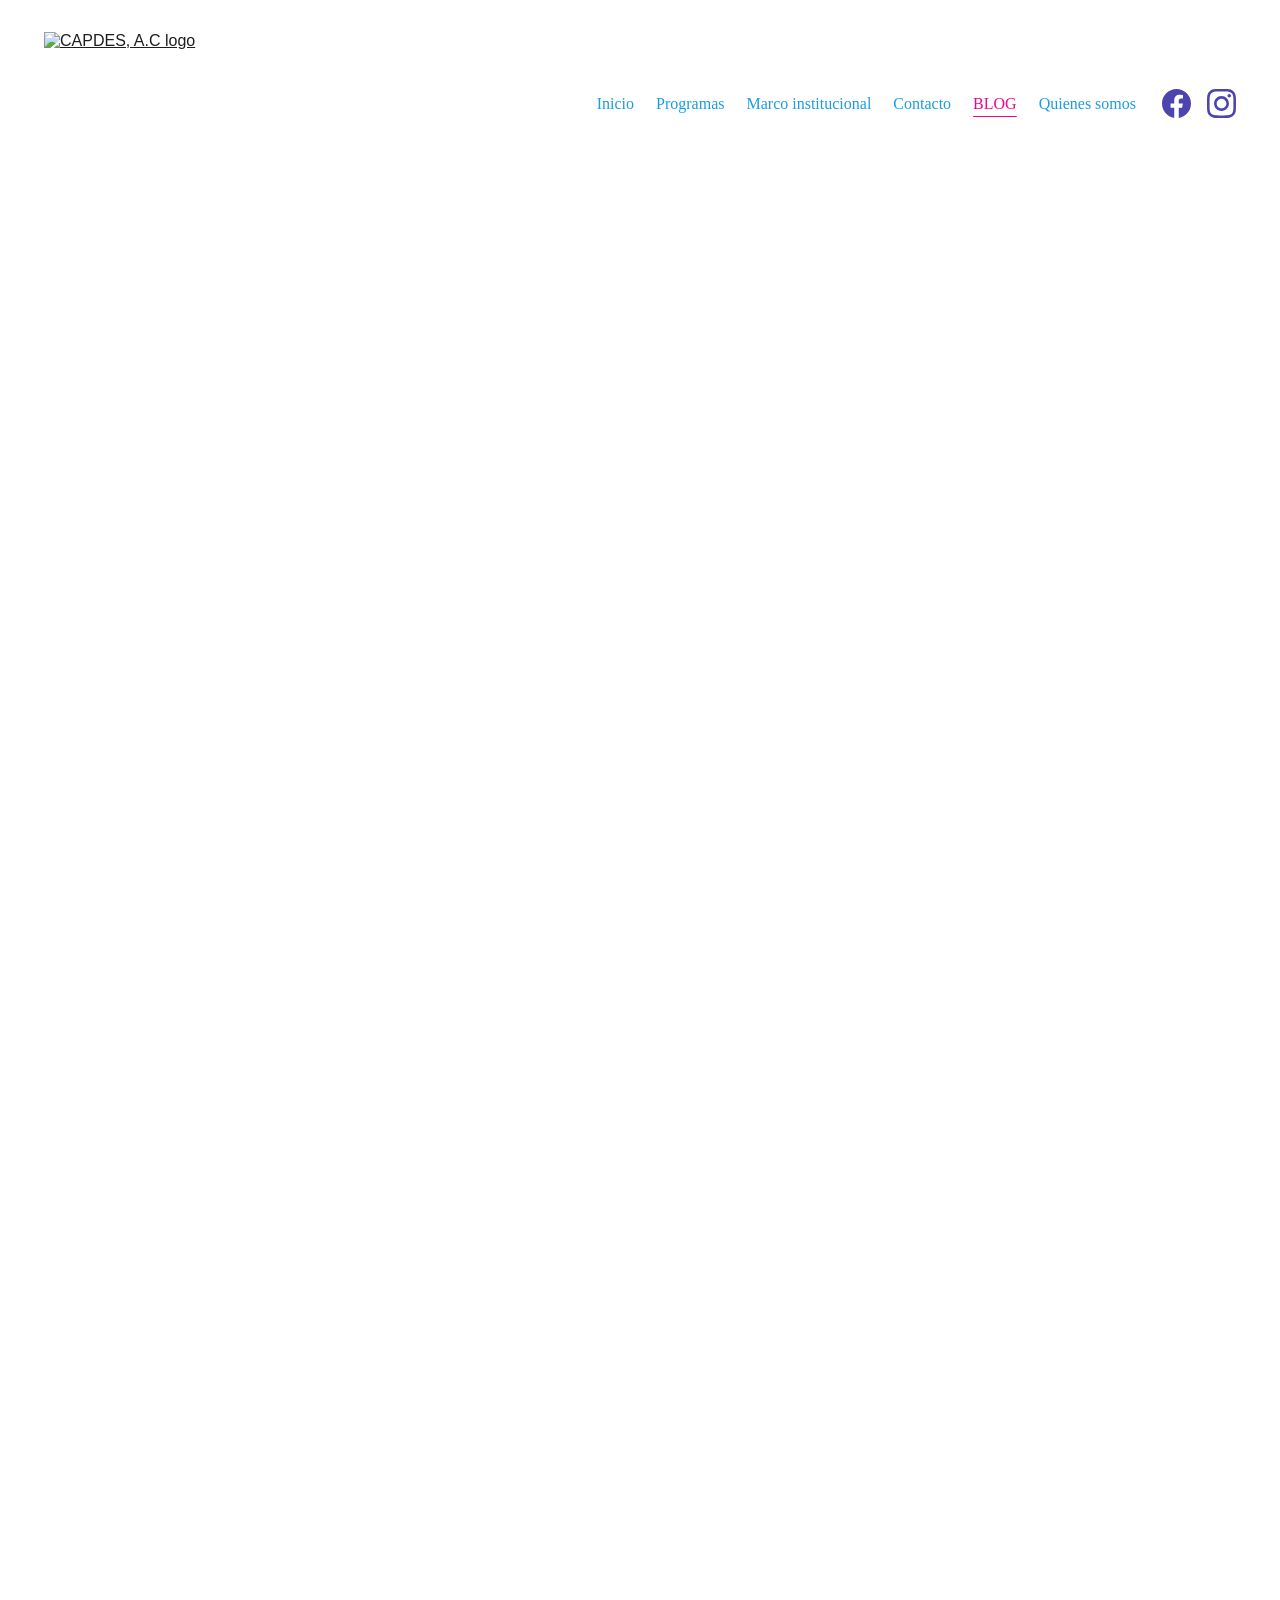
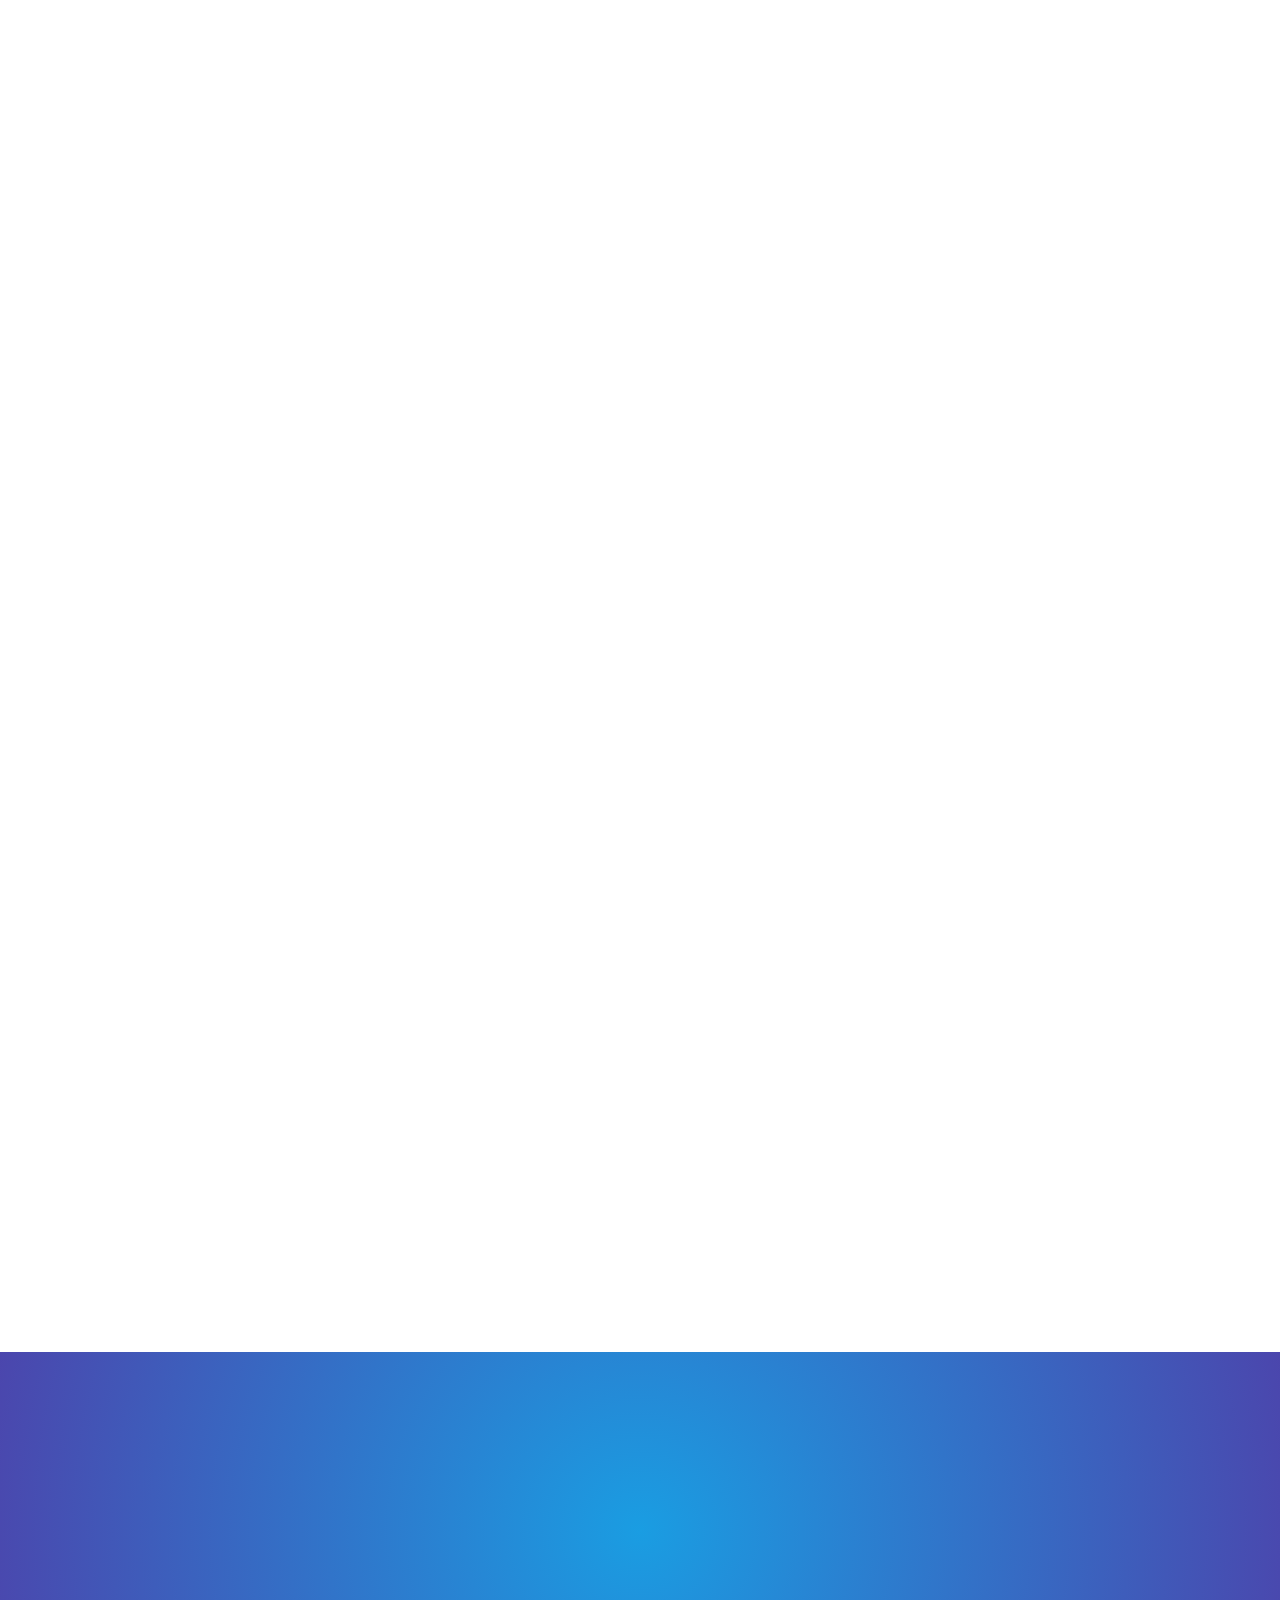
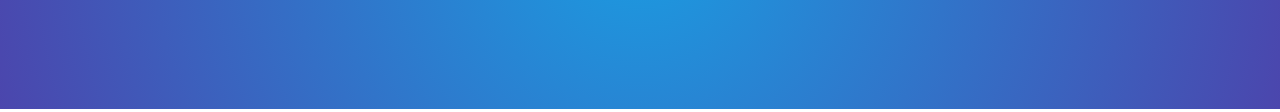
==== blog.html @ 7fcfca60 "Pagina web" ====
<!DOCTYPE html><html lang="es"><head><meta charset="utf-8"><meta name="viewport" content="width=device-width, initial-scale=1.0"><meta name="generator" content="Hostinger AI Builder"><script type="application/ld+json">{"@context":"https://schema.org/","name":"BLOG","url":"https://capdes.org/blog","inLanguage":"es","@type":"WebPage"}</script><!--[--><!--[--><link rel="preconnect" href="https://assets.zyrosite.com"><!--]--><!--[--><link rel="alternate" hreflang="x-default" href="blog.html"><!--]--><link href="https://cdn.zyrosite.com/u1/google-fonts/font-faces?family=Outfit:wght@400;600&amp;family=Acme:wght@400&amp;family=Poppins:wght@400;500;700&amp;family=Inter:wght@400;500&amp;display=swap" rel="preconnect" crossorigin="true"><link href="https://cdn.zyrosite.com/u1/google-fonts/font-faces?family=Outfit:wght@400;600&amp;family=Acme:wght@400&amp;family=Poppins:wght@400;500;700&amp;family=Inter:wght@400;500&amp;display=swap" rel="preload" as="style"><link href="https://cdn.zyrosite.com/u1/google-fonts/font-faces?family=Outfit:wght@400;600&amp;family=Acme:wght@400&amp;family=Poppins:wght@400;500;700&amp;family=Inter:wght@400;500&amp;display=swap" rel="stylesheet" referrerpolicy="no-referrer"><title>BLOG | CAPDES, A.C</title><!----><link rel="icon" type="image/png" sizes="16x16" href="data:;base64,iVBORw0KGgo="><link rel="icon" type="image/png" sizes="32x32" href="data:;base64,iVBORw0KGgo="><link rel="icon" type="image/png" sizes="192x192" href="data:;base64,iVBORw0KGgo="><link rel="apple-touch-icon" href="data:;base64,iVBORw0KGgo="><meta content="https://capdes.org/blog" property="og:url"><link rel="canonical" href="blog.html"><meta content="BLOG | CAPDES, A.C" property="og:title"><meta name="twitter:title" content="BLOG | CAPDES, A.C"><meta content="website" property="og:type"><!----><!----><meta property="og:site_name" content="CAPDES, A.C"><!----><meta property="og:image"><meta name="twitter:image"><meta content="" property="og:image:alt"><meta content="" name="twitter:image:alt"><meta name="twitter:card" content="summary_large_image"><!----><!--]--><style></style><link rel="prefetch" href="https://assets.zyrosite.com/AQEyaZVx1MiRWvDV/traffic.txt"><script>(function(){const postDate = null;

			const currentDate = new Date().setHours(0, 0, 0, 0);
			const postPublishDate = new Date(postDate).setHours(0, 0, 0, 0);

			if (postPublishDate && currentDate < postPublishDate) {
				window.location.replace('/');
			}
		})();</script><link rel="stylesheet" href="css/main.css"><link rel="stylesheet" href="css/cookieconsent.css"><style>:root{--color-meteorite-dark:#2f1c6a;--color-meteorite-dark-2:#1f1346;--color-meteorite:#8c85ff;--color-meteorite-light:#d5dfff;--color-primary-dark:#5025d1;--color-primary:#673de6;--color-primary-light:#ebe4ff;--color-primary-charts:#b39ef3;--color-danger-dark:#d63163;--color-danger:#fc5185;--color-danger-light:#ffe8ef;--color-danger-charts:#fea8c2;--color-warning-dark:#fea419;--color-warning-dark-2:#9f6000;--color-warning-charts:#ffd28c;--color-warning:#ffcd35;--color-warning-light:#fff8e2;--color-success-dark:#008361;--color-success:#00b090;--color-success-light:#def4f0;--color-dark:#1d1e20;--color-black:#18181a;--color-gray-dark:#36344d;--color-gray:#727586;--color-gray-border:#dadce0;--color-gray-light:#f2f3f6;--color-light:#fff;--color-azure:#357df9;--color-azure-light:#e3ebf9;--color-azure-dark:#265ab2;--color-indigo:#6366f1;--color-neutral-200:#d8dae0}.whats-app-bubble{z-index:19;cursor:pointer;border-radius:100px;display:flex;position:fixed;bottom:24px;right:20px;box-shadow:0 4px 12px #00000026}#wtpQualitySign_fixedCSS,#wtpQualitySign_popupCSS{bottom:10px!important}#wtpQualitySign_fixedCSS{z-index:17!important}#wtpQualitySign_popupCSS{z-index:18!important}
</style></head><body><div><style>astro-island,astro-slot,astro-static-slot{display:contents}</style><script>(()=>{var e=async t=>{await(await t())()};(self.Astro||(self.Astro={})).only=e;window.dispatchEvent(new Event("astro:only"));})();</script><script>(()=>{var g=Object.defineProperty;var w=(a,s,c)=>s in a?g(a,s,{enumerable:!0,configurable:!0,writable:!0,value:c}):a[s]=c;var l=(a,s,c)=>w(a,typeof s!="symbol"?s+"":s,c);var E=new Set(["__proto__","constructor","prototype"]);{let a={0:t=>y(t),1:t=>c(t),2:t=>new RegExp(t),3:t=>new Date(t),4:t=>new Map(c(t)),5:t=>new Set(c(t)),6:t=>BigInt(t),7:t=>new URL(t),8:t=>new Uint8Array(t),9:t=>new Uint16Array(t),10:t=>new Uint32Array(t),11:t=>Number.POSITIVE_INFINITY*t},s=t=>{let[p,e]=t;return p in a?a[p](e):void 0},c=t=>t.map(s),y=t=>typeof t!="object"||t===null?t:Object.fromEntries(Object.entries(t).map(([p,e])=>[p,s(e)]));class f extends HTMLElement{constructor(){super(...arguments);l(this,"Component");l(this,"hydrator");l(this,"hydrate",async()=>{var b;if(!this.hydrator||!this.isConnected)return;let e=(b=this.parentElement)==null?void 0:b.closest("astro-island[ssr]");if(e){e.addEventListener("astro:hydrate",this.hydrate,{once:!0});return}let r=this.querySelectorAll("astro-slot"),n={},d=this.querySelectorAll("template[data-astro-template]");for(let o of d){let i=o.closest(this.tagName);i!=null&&i.isSameNode(this)&&(n[o.getAttribute("data-astro-template")||"default"]=o.innerHTML,o.remove())}for(let o of r){let i=o.closest(this.tagName);i!=null&&i.isSameNode(this)&&(n[o.getAttribute("name")||"default"]=o.innerHTML)}let u;try{u=this.hasAttribute("props")?y(JSON.parse(this.getAttribute("props"))):{}}catch(o){let i=this.getAttribute("component-url")||"<unknown>",v=this.getAttribute("component-export");throw v&&(i+=` (export ${v})`),console.error(`[hydrate] Error parsing props for component ${i}`,this.getAttribute("props"),o),o}let h;await this.hydrator(this)(this.Component,u,n,{client:this.getAttribute("client")}),this.removeAttribute("ssr"),this.dispatchEvent(new CustomEvent("astro:hydrate"))});l(this,"unmount",()=>{this.isConnected||this.dispatchEvent(new CustomEvent("astro:unmount"))})}disconnectedCallback(){document.removeEventListener("astro:after-swap",this.unmount),document.addEventListener("astro:after-swap",this.unmount,{once:!0})}connectedCallback(){if(!this.hasAttribute("await-children")||document.readyState==="interactive"||document.readyState==="complete")this.childrenConnectedCallback();else{let e=()=>{document.removeEventListener("DOMContentLoaded",e),r.disconnect(),this.childrenConnectedCallback()},r=new MutationObserver(()=>{var n;((n=this.lastChild)==null?void 0:n.nodeType)===Node.COMMENT_NODE&&this.lastChild.nodeValue==="astro:end"&&(this.lastChild.remove(),e())});r.observe(this,{childList:!0}),document.addEventListener("DOMContentLoaded",e)}}async childrenConnectedCallback(){let e=this.getAttribute("before-hydration-url");e&&await import(e),this.start()}getRetryImportUrl(e){let r=new URL(e,document.baseURI);return r.searchParams.set("astro-retry",Date.now().toString()),r.toString()}async importWithRetry(e){try{return await import(e)}catch(r){return await new Promise(n=>setTimeout(n,1e3)),import(this.getRetryImportUrl(e))}}handleHydrationError(e){let r=this.getAttribute("component-url"),n=new CustomEvent("astro:hydration-error",{cancelable:!0,bubbles:!0,composed:!0,detail:{error:e,componentUrl:r}});this.dispatchEvent(n)&&console.error(`[astro-island] Error hydrating ${r}`,e)}async start(){let e=JSON.parse(this.getAttribute("opts")),r=this.getAttribute("client");if(Astro[r]===void 0){window.addEventListener(`astro:${r}`,()=>this.start(),{once:!0});return}try{await Astro[r](async()=>{let n=this.getAttribute("renderer-url");try{let[d,{default:u}]=await Promise.all([this.importWithRetry(this.getAttribute("component-url")),n?this.importWithRetry(n):Promise.resolve({default:()=>()=>{}})]),h=this.getAttribute("component-export")||"default";if(h.includes(".")){this.Component=d;for(let m of h.split(".")){if(E.has(m)||!this.Component||typeof this.Component!="object"&&typeof this.Component!="function"||!Object.hasOwn(this.Component,m))throw new Error(`Invalid component export path: ${h}`);this.Component=this.Component[m]}}else{if(E.has(h))throw new Error(`Invalid component export path: ${h}`);this.Component=d[h]}return this.hydrator=u,this.hydrate}catch(d){return this.handleHydrationError(d),()=>{}}},e,this)}catch(n){this.handleHydrationError(n)}}attributeChangedCallback(){this.hydrate()}}l(f,"observedAttributes",["props"]),customElements.get("astro-island")||customElements.define("astro-island",f)}})();</script><astro-island uid="Z1Fo7Fk" component-url="/_astro-1791477990686/ClientHead.DNKwh6V2.js" component-export="default" renderer-url="/_astro-1791477990686/client.BuD5P5zy.js" props="{&quot;page-noindex&quot;:[0,false],&quot;canonical-url&quot;:[0,&quot;https://capdes.org/blog&quot;],&quot;site-meta&quot;:[0,{&quot;version&quot;:[0,202],&quot;template&quot;:[0,&quot;aigenerated&quot;],&quot;metaTitle&quot;:[0,&quot;CAPDES, A.C&quot;],&quot;buttonSetId&quot;:[0,&quot;0&quot;],&quot;aiWebsiteType&quot;:[0,&quot;Business&quot;],&quot;defaultLocale&quot;:[0,&quot;system&quot;],&quot;ecommerceType&quot;:[0,&quot;zyro&quot;],&quot;salesChannelId&quot;:[0,&quot;scha_01M39SZ2ZSERY988TX3Z83Y92Y&quot;],&quot;ecommerceStoreId&quot;:[0,&quot;store_01JYMJSTGNK2SGEKBNT5RRBTM4&quot;],&quot;isPrivateModeActive&quot;:[0,false],&quot;demoEcommerceStoreId&quot;:[0,&quot;demo_01G0E9P2R0CFTNBWEEFCEV8EG5&quot;],&quot;shouldAddWWWPrefixToDomain&quot;:[0,false]}],&quot;domain&quot;:[0,&quot;capdes.org&quot;]}" ssr client="only" opts="{&quot;name&quot;:&quot;ClientHead&quot;,&quot;value&quot;:&quot;vue&quot;}"></astro-island><script>(()=>{var e=async t=>{await(await t())()};(self.Astro||(self.Astro={})).load=e;window.dispatchEvent(new Event("astro:load"));})();</script><astro-island uid="Z1JUkL1" prefix="s1" component-url="/_astro-1791477990686/Page.CaBDtV9T.js" component-export="default" renderer-url="/_astro-1791477990686/client.BuD5P5zy.js" props="{&quot;pageData&quot;:[0,{&quot;pages&quot;:[0,{&quot;zn3XDj&quot;:[0,{&quot;meta&quot;:[0,{&quot;noindex&quot;:[0,false],&quot;password&quot;:[0,&quot;&quot;],&quot;ogImageAlt&quot;:[0,&quot;&quot;],&quot;passwordDesign&quot;:[0,&quot;default&quot;],&quot;passwordBackText&quot;:[0,&quot;Volver a&quot;],&quot;passwordButtonText&quot;:[0,&quot;Ingresar&quot;],&quot;passwordHeadingText&quot;:[0,&quot;Área de visitante&quot;],&quot;passwordSubheadingText&quot;:[0,&quot;Por favor, ingresa la contraseña para acceder a la página&quot;],&quot;passwordPlaceholderText&quot;:[0,&quot;Ingresa la contraseña&quot;]}],&quot;name&quot;:[0,&quot;BLOG&quot;],&quot;slug&quot;:[0,&quot;blog&quot;],&quot;type&quot;:[0,&quot;default&quot;],&quot;blocks&quot;:[1,[[0,&quot;zapxkx&quot;]]]}],&quot;zvbggW&quot;:[0,{&quot;type&quot;:[0,&quot;default&quot;],&quot;name&quot;:[0,&quot;Proyectos-EmpoderamientoEconomico&quot;],&quot;slug&quot;:[0,&quot;proyectos-empoderamientoeconomico&quot;]}],&quot;ai-15zDH&quot;:[0,{&quot;type&quot;:[0,&quot;default&quot;],&quot;name&quot;:[0,&quot;Inicio&quot;],&quot;slug&quot;:[0,&quot;inicio&quot;]}],&quot;ai-7_vJN&quot;:[0,{&quot;type&quot;:[0,&quot;default&quot;],&quot;name&quot;:[0,&quot;Programas&quot;],&quot;slug&quot;:[0,&quot;programas&quot;]}],&quot;ai-QA7wJ&quot;:[0,{&quot;type&quot;:[0,&quot;default&quot;],&quot;name&quot;:[0,&quot;Contacto&quot;],&quot;slug&quot;:[0,&quot;contacto&quot;]}],&quot;ai-f7xbA&quot;:[0,{&quot;type&quot;:[0,&quot;default&quot;],&quot;name&quot;:[0,&quot;Quienes somos&quot;],&quot;slug&quot;:[0,&quot;quienes-somos&quot;]}],&quot;ai-zaZir&quot;:[0,{&quot;type&quot;:[0,&quot;default&quot;],&quot;name&quot;:[0,&quot;Marco institucional&quot;],&quot;slug&quot;:[0,&quot;marco-institucional&quot;]}],&quot;prod_01JYMKJX7XCM2KB75WRCPS8RVN&quot;:[0,{&quot;name&quot;:[0,&quot;Dona para que más jóvenes y mujeres tengan oportunidad de mejorar sus condiciones de su vida&quot;],&quot;type&quot;:[0,&quot;ecommerce-dynamic-product&quot;],&quot;blocks&quot;:[1,[[0,&quot;zwXG0m&quot;]]],&quot;productId&quot;:[0,&quot;prod_01JYMKJX7XCM2KB75WRCPS8RVN&quot;],&quot;hiddenSlots&quot;:[1,[]],&quot;slug&quot;:[0,&quot;dona-para-que-mas-jovenes-y-mujeres-tengan-oportunidad-de-mejorar-sus-condiciones-de-su-vida&quot;],&quot;meta&quot;:[0,{&quot;title&quot;:[0,&quot;Dona para que más jóvenes y mujeres tengan oportunidad de mejorar sus condiciones de su vida&quot;]}]}],&quot;prod_01JYMJSTKHYCHFKA3BFB7859MK&quot;:[0,{&quot;name&quot;:[0,&quot;Donativo &quot;],&quot;type&quot;:[0,&quot;ecommerce-dynamic-product&quot;],&quot;blocks&quot;:[1,[[0,&quot;zwXG0m&quot;]]],&quot;productId&quot;:[0,&quot;prod_01JYMJSTKHYCHFKA3BFB7859MK&quot;],&quot;hiddenSlots&quot;:[1,[]],&quot;slug&quot;:[0,&quot;face-serum-gxrcld&quot;],&quot;meta&quot;:[0,{&quot;title&quot;:[0,&quot;Donativo &quot;],&quot;description&quot;:[0,&quot;The product description should talk about the product in a truthful yet flattering way. Remember to include information that the potential buyer would need, for example, details on sizing, color, and function. Volume: 50ml&quot;]}]}],&quot;prod_01JYMJSTKX3QP7KHZB9GTP7XXY&quot;:[0,{&quot;name&quot;:[0,&quot;Donativo&quot;],&quot;type&quot;:[0,&quot;ecommerce-dynamic-product&quot;],&quot;blocks&quot;:[1,[[0,&quot;zwXG0m&quot;]]],&quot;productId&quot;:[0,&quot;prod_01JYMJSTKX3QP7KHZB9GTP7XXY&quot;],&quot;hiddenSlots&quot;:[1,[]],&quot;slug&quot;:[0,&quot;handmade-vase-slowpy&quot;],&quot;meta&quot;:[0,{&quot;title&quot;:[0,&quot;Donativo&quot;],&quot;description&quot;:[0,&quot;The product description should talk about the product in a truthful yet flattering way. Remember to include information that the potential buyer would need, for example details on sizing, color, and function. Material: Ceramic. Color: White&quot;]}]}],&quot;prod_01JYMJSTM7E64SA8SV64A2YXYR&quot;:[0,{&quot;name&quot;:[0,&quot;Donativo&quot;],&quot;type&quot;:[0,&quot;ecommerce-dynamic-product&quot;],&quot;blocks&quot;:[1,[[0,&quot;zwXG0m&quot;]]],&quot;productId&quot;:[0,&quot;prod_01JYMJSTM7E64SA8SV64A2YXYR&quot;],&quot;hiddenSlots&quot;:[1,[]],&quot;slug&quot;:[0,&quot;hand-soap-giguos&quot;],&quot;meta&quot;:[0,{&quot;title&quot;:[0,&quot;Donativo&quot;],&quot;description&quot;:[0,&quot;The product description should talk about the product in a truthful yet flattering way. Remember to include information that the potential buyer would need, for example details on sizing, color, and function. Volume: 100 ml&quot;]}]}],&quot;prod_01JYMJSTMFMKQEQZ6Q8095ES13&quot;:[0,{&quot;name&quot;:[0,&quot;Donativo&quot;],&quot;type&quot;:[0,&quot;ecommerce-dynamic-product&quot;],&quot;blocks&quot;:[1,[[0,&quot;zwXG0m&quot;]]],&quot;productId&quot;:[0,&quot;prod_01JYMJSTMFMKQEQZ6Q8095ES13&quot;],&quot;hiddenSlots&quot;:[1,[]],&quot;slug&quot;:[0,&quot;set-of-plates-cxlzwx&quot;],&quot;meta&quot;:[0,{&quot;title&quot;:[0,&quot;Donativo&quot;],&quot;description&quot;:[0,&quot;The product description should talk about the product in a truthful yet flattering way. Remember to include information that the potential buyer would need, for example, details on sizing, color, and function. Material: Ceramic. Color: Beige&quot;]}]}],&quot;prod_01JYMJSTSVHF15KYS97ES7FG4Y&quot;:[0,{&quot;name&quot;:[0,&quot;Donativo&quot;],&quot;type&quot;:[0,&quot;ecommerce-dynamic-product&quot;],&quot;blocks&quot;:[1,[[0,&quot;zwXG0m&quot;]]],&quot;productId&quot;:[0,&quot;prod_01JYMJSTSVHF15KYS97ES7FG4Y&quot;],&quot;hiddenSlots&quot;:[1,[]],&quot;slug&quot;:[0,&quot;sunglasses-iubjnq&quot;],&quot;meta&quot;:[0,{&quot;title&quot;:[0,&quot;Donativo&quot;],&quot;description&quot;:[0,&quot;The product description should talk about the product in a truthful yet flattering way. Remember to include information that the potential buyer would need, for example details on sizing, color, and function. Material: Stainless Steel. Color: Black&quot;]}]}],&quot;prod_01JYMJSTT3Y6X9EA5AVCX5EMEA&quot;:[0,{&quot;name&quot;:[0,&quot;Donativo&quot;],&quot;type&quot;:[0,&quot;ecommerce-dynamic-product&quot;],&quot;blocks&quot;:[1,[[0,&quot;zwXG0m&quot;]]],&quot;productId&quot;:[0,&quot;prod_01JYMJSTT3Y6X9EA5AVCX5EMEA&quot;],&quot;hiddenSlots&quot;:[1,[]],&quot;slug&quot;:[0,&quot;wooden-chair-mopukh&quot;],&quot;meta&quot;:[0,{&quot;title&quot;:[0,&quot;Donativo&quot;],&quot;description&quot;:[0,&quot;The product description should talk about the product in a truthful yet flattering way. Remember to include information that the potential buyer would need, for example, details on sizing, color, and function. Material: Pine Wood. Width: 50 cm. Height: 78 cm&quot;]}]}]}],&quot;blocks&quot;:[0,{&quot;header&quot;:[0,{&quot;slot&quot;:[0,&quot;header&quot;],&quot;type&quot;:[0,&quot;BlockNavigation&quot;],&quot;mobile&quot;:[0,{&quot;height&quot;:[0,123],&quot;logoHeight&quot;:[0,75]}],&quot;desktop&quot;:[0,{&quot;height&quot;:[0,207],&quot;logoHeight&quot;:[0,143]}],&quot;settings&quot;:[0,{&quot;styles&quot;:[0,{&quot;width&quot;:[0,&quot;1240px&quot;],&quot;padding&quot;:[0,&quot;32px 16px 32px 16px&quot;],&quot;m-padding&quot;:[0,&quot;24px 16px 24px 16px&quot;],&quot;logo-width&quot;:[0,&quot;264px&quot;],&quot;cartIconSize&quot;:[0,&quot;24px&quot;],&quot;link-spacing&quot;:[0,&quot;22px&quot;],&quot;m-logo-width&quot;:[0,&quot;138.644px&quot;],&quot;m-link-spacing&quot;:[0,&quot;20px&quot;],&quot;element-spacing&quot;:[0,&quot;26px&quot;],&quot;logoTextFontSize&quot;:[0,32],&quot;contrastBackgroundColor&quot;:[0,&quot;rgb(224, 224, 224)&quot;]}],&quot;logoAlt&quot;:[0,&quot;&quot;],&quot;cartText&quot;:[0,&quot;&quot;],&quot;isSticky&quot;:[0,false],&quot;logoText&quot;:[0,&quot;CAPDES, A.C&quot;],&quot;showLogo&quot;:[0,true],&quot;headerLayout&quot;:[0,&quot;desktop-1&quot;],&quot;isCartVisible&quot;:[0,false],&quot;logoImagePath&quot;:[0,&quot;logocapdesa.c-yfb19wu0yFQLv0Rh.png&quot;],&quot;mHeaderLayout&quot;:[0,&quot;mobile-1&quot;],&quot;logoImageOrigin&quot;:[0,&quot;assets&quot;],&quot;selectedLogoType&quot;:[0,&quot;image&quot;],&quot;mobileLinksAlignment&quot;:[0,&quot;right&quot;]}],&quot;zindexes&quot;:[1,[[0,&quot;z5rVYa&quot;]]],&quot;background&quot;:[0,{&quot;color&quot;:[0,&quot;rgb(255, 255, 255)&quot;],&quot;current&quot;:[0,&quot;color&quot;],&quot;isTransparent&quot;:[0,false]}],&quot;components&quot;:[1,[[0,&quot;z5rVYa&quot;]]],&quot;fontFamily&quot;:[0,&quot;Poppins&quot;],&quot;fontWeight&quot;:[0,400],&quot;logoAspectRatio&quot;:[0,1.8516483516483515],&quot;navLinkTextColor&quot;:[0,&quot;rgb(26, 157, 226)&quot;],&quot;navLinkTextColorHover&quot;:[0,&quot;rgb(236, 5, 141)&quot;]}],&quot;zSiG-O&quot;:[0,{&quot;slot&quot;:[0,&quot;footer&quot;],&quot;type&quot;:[0,&quot;BlockLayout&quot;],&quot;mobile&quot;:[0,{&quot;minHeight&quot;:[0,20]}],&quot;desktop&quot;:[0,{&quot;minHeight&quot;:[0,354.96875]}],&quot;settings&quot;:[0,{&quot;styles&quot;:[0,{&quot;cols&quot;:[0,&quot;12&quot;],&quot;rows&quot;:[0,10],&quot;width&quot;:[0,&quot;1224px&quot;],&quot;m-rows&quot;:[0,&quot;1&quot;],&quot;col-gap&quot;:[0,&quot;24px&quot;],&quot;row-gap&quot;:[0,&quot;16px&quot;],&quot;row-size&quot;:[0,&quot;48px&quot;],&quot;column-gap&quot;:[0,&quot;24px&quot;],&quot;block-padding&quot;:[0,&quot;16px 0 16px 0&quot;],&quot;m-block-padding&quot;:[0,&quot;40px 16px 40px 16px&quot;]}]}],&quot;zindexes&quot;:[1,[[0,&quot;zpP6Gy&quot;],[0,&quot;zZ5g7k&quot;],[0,&quot;z_yyao&quot;],[0,&quot;zETyEt&quot;],[0,&quot;z32w7z&quot;],[0,&quot;zysvRG&quot;],[0,&quot;z7Rzje&quot;],[0,&quot;z3auyZ&quot;],[0,&quot;zNimG7&quot;]]],&quot;background&quot;:[0,{&quot;color&quot;:[0,&quot;rgb(75, 69, 173)&quot;],&quot;current&quot;:[0,&quot;gradient&quot;],&quot;gradient&quot;:[0,{&quot;type&quot;:[0,&quot;radial&quot;],&quot;angle&quot;:[0,135],&quot;colors&quot;:[1,[[0,{&quot;value&quot;:[0,&quot;rgb(26, 157, 226)&quot;]}],[0,{&quot;value&quot;:[0,&quot;rgb(75, 70, 173)&quot;]}]]],&quot;isAnimated&quot;:[0,false]}]}],&quot;components&quot;:[1,[[0,&quot;zpP6Gy&quot;],[0,&quot;zZ5g7k&quot;],[0,&quot;z_yyao&quot;],[0,&quot;zETyEt&quot;],[0,&quot;z32w7z&quot;],[0,&quot;zysvRG&quot;],[0,&quot;z7Rzje&quot;],[0,&quot;z3auyZ&quot;],[0,&quot;zNimG7&quot;]]],&quot;initialBlockId&quot;:[0,&quot;W7N_1fYuy&quot;]}],&quot;zapxkx&quot;:[0,{&quot;type&quot;:[0,&quot;BlockLayout&quot;],&quot;mobile&quot;:[0,{&quot;minHeight&quot;:[0,464]}],&quot;desktop&quot;:[0,{&quot;minHeight&quot;:[0,5478]}],&quot;settings&quot;:[0,{&quot;styles&quot;:[0,{&quot;block-padding&quot;:[0,&quot;16px 0 16px 0&quot;],&quot;m-block-padding&quot;:[0,&quot;16px&quot;]}]}],&quot;zindexes&quot;:[1,[[0,&quot;zrKmAw&quot;],[0,&quot;zBKUw2&quot;],[0,&quot;zwZWhR&quot;],[0,&quot;zwmGNb&quot;],[0,&quot;z8pcmZ&quot;],[0,&quot;zMsV5a&quot;],[0,&quot;z0UpAS&quot;],[0,&quot;zRy_Ne&quot;]]],&quot;background&quot;:[0,{&quot;path&quot;:[0,&quot;logo-capdes-a.c-2-m5Kwana2RbcqDZJa.png&quot;],&quot;color&quot;:[0,&quot;rgb(221, 229, 235)&quot;],&quot;image&quot;:[0,&quot;https://assets.zyrosite.com/AQEyaZVx1MiRWvDV/logo-capdes-a.c-2-m5Kwana2RbcqDZJa.png&quot;],&quot;origin&quot;:[0,&quot;assets&quot;],&quot;current&quot;:[0,&quot;image&quot;],&quot;overlay-opacity&quot;:[0,&quot;0.00&quot;]}],&quot;components&quot;:[1,[[0,&quot;zrKmAw&quot;],[0,&quot;zBKUw2&quot;],[0,&quot;zwZWhR&quot;],[0,&quot;zwmGNb&quot;],[0,&quot;z8pcmZ&quot;],[0,&quot;zMsV5a&quot;],[0,&quot;z0UpAS&quot;],[0,&quot;zRy_Ne&quot;]]]}]}],&quot;elements&quot;:[0,{&quot;z0UpAS&quot;:[0,{&quot;type&quot;:[0,&quot;GridTextBox&quot;],&quot;mobile&quot;:[0,{&quot;top&quot;:[0,14013],&quot;left&quot;:[0,0],&quot;width&quot;:[0,328],&quot;height&quot;:[0,1646]}],&quot;content&quot;:[0,&quot;&lt;h5 dir=\&quot;auto\&quot;&gt;🌎 ¿Qué es el desarrollo social y por qué es clave para el futuro de México?&lt;/h5&gt;&lt;p class=\&quot;body\&quot; dir=\&quot;auto\&quot;&gt;El desarrollo social es mucho más que un concepto en los documentos oficiales. Es un proceso que busca mejorar las condiciones de vida de las personas, especialmente de aquellas que enfrentan carencias económicas, sociales o culturales. En palabras simples, se trata de generar oportunidades reales para que todas y todos —sin importar su origen o situación— puedan acceder a una vida digna, con salud, educación, trabajo y bienestar.&lt;/p&gt;&lt;p class=\&quot;body\&quot; dir=\&quot;auto\&quot;&gt;En México, el desarrollo social se ha vuelto una prioridad ante los altos niveles de desigualdad que persisten en el país. De acuerdo con el CONEVAL, más del 36% de la población vive en situación de pobreza multidimensional, lo que significa que millones de personas enfrentan más de una carencia social al mismo tiempo. Esto no solo limita su presente, también pone en riesgo el futuro colectivo del país.&lt;/p&gt;&lt;p class=\&quot;body\&quot; dir=\&quot;auto\&quot;&gt;Trabajar por el desarrollo social implica intervenir en diferentes niveles: desde asegurar que haya acceso a servicios básicos como agua potable, hasta generar políticas públicas que promuevan el empleo, el respeto a los derechos humanos y la inclusión. Pero también significa escuchar a las comunidades, construir soluciones con ellas y reconocer que el verdadero cambio ocurre cuando las personas participan activamente en su transformación.&lt;/p&gt;&lt;p class=\&quot;body\&quot; dir=\&quot;auto\&quot;&gt;En CAPDES A.C., creemos firmemente que el desarrollo social no es un privilegio, es un derecho. Por eso impulsamos proyectos comunitarios que fortalecen las capacidades locales, empoderan a las mujeres, crean redes solidarias y promueven la seguridad alimentaria a través de iniciativas como los huertos caseros. Apostamos por modelos sostenibles que respeten la cultura, los saberes locales y el medio ambiente.&lt;/p&gt;&lt;p class=\&quot;body\&quot; dir=\&quot;auto\&quot;&gt;El desarrollo social es clave para el futuro de México porque crea las bases de una sociedad más justa, equitativa y resiliente. Cuando invertimos en las personas —en su educación, su salud, su autonomía— estamos sembrando bienestar a largo plazo. Solo así podremos construir un país donde nadie se quede atrás y donde todas las comunidades puedan florecer.&lt;/p&gt;&lt;p class=\&quot;body\&quot; dir=\&quot;auto\&quot;&gt;&lt;em&gt;15 de febrero 2025.&lt;/em&gt;&lt;/p&gt;&quot;],&quot;desktop&quot;:[0,{&quot;top&quot;:[0,3904],&quot;left&quot;:[0,103],&quot;width&quot;:[0,1018],&quot;height&quot;:[0,690]}],&quot;settings&quot;:[0,{&quot;styles&quot;:[0,{&quot;text&quot;:[0,&quot;left&quot;],&quot;align&quot;:[0,&quot;flex-start&quot;],&quot;justify&quot;:[0,&quot;flex-start&quot;],&quot;m-element-margin&quot;:[0,&quot;0 0 16px 0&quot;]}]}],&quot;animation&quot;:[0,{&quot;name&quot;:[0,&quot;slide&quot;],&quot;type&quot;:[0,&quot;global&quot;]}]}],&quot;z32w7z&quot;:[0,{&quot;type&quot;:[0,&quot;GridTextBox&quot;],&quot;mobile&quot;:[0,{&quot;top&quot;:[0,224],&quot;left&quot;:[0,0],&quot;width&quot;:[0,328],&quot;height&quot;:[0,24]}],&quot;content&quot;:[0,&quot;&lt;p dir=\&quot;auto\&quot; class=\&quot;body\&quot; style=\&quot;color: rgb(255, 255, 255); --lineHeightDesktop: 1.3; --fontSizeDesktop: 20px;\&quot;&gt;&lt;a href=\&quot;mailto:contacto@capdes.org\&quot;&gt;contacto@capdes.org&lt;/a&gt;&lt;/p&gt;&quot;],&quot;desktop&quot;:[0,{&quot;top&quot;:[0,155],&quot;left&quot;:[0,449],&quot;width&quot;:[0,272],&quot;height&quot;:[0,26]}],&quot;settings&quot;:[0,{&quot;styles&quot;:[0,{&quot;text&quot;:[0,&quot;center&quot;],&quot;align&quot;:[0,&quot;flex-start&quot;],&quot;justify&quot;:[0,&quot;center&quot;],&quot;m-element-margin&quot;:[0,&quot;0 0 24px 0&quot;]}]}],&quot;animation&quot;:[0,{&quot;name&quot;:[0,&quot;slide&quot;],&quot;type&quot;:[0,&quot;global&quot;]}],&quot;initialElementId&quot;:[0,&quot;fRoA6n-q74&quot;]}],&quot;z3auyZ&quot;:[0,{&quot;type&quot;:[0,&quot;GridTextBox&quot;],&quot;mobile&quot;:[0,{&quot;top&quot;:[0,480],&quot;left&quot;:[0,0],&quot;width&quot;:[0,328],&quot;height&quot;:[0,18]}],&quot;content&quot;:[0,&quot;&lt;p dir=\&quot;auto\&quot; class=\&quot;body\&quot; style=\&quot;color: rgb(255, 255, 255); --lineHeightMobile: 1.3; --lineHeightDesktop: 1.3; --fontSizeMobile: 14px; --fontSizeDesktop: 14px;\&quot;&gt;© CAPDES, A.C 2026. All rights reserved.&lt;/p&gt;&quot;],&quot;desktop&quot;:[0,{&quot;top&quot;:[0,337],&quot;left&quot;:[0,721],&quot;width&quot;:[0,503],&quot;height&quot;:[0,18]}],&quot;settings&quot;:[0,{&quot;styles&quot;:[0,{&quot;text&quot;:[0,&quot;right&quot;],&quot;align&quot;:[0,&quot;flex-start&quot;],&quot;m-text&quot;:[0,&quot;center&quot;],&quot;justify&quot;:[0,&quot;center&quot;],&quot;m-element-margin&quot;:[0,&quot;0 0 24px 0&quot;]}]}],&quot;animation&quot;:[0,{&quot;name&quot;:[0,&quot;slide&quot;],&quot;type&quot;:[0,&quot;global&quot;]}],&quot;initialElementId&quot;:[0,&quot;fRoA6n-q74&quot;]}],&quot;z5rVYa&quot;:[0,{&quot;type&quot;:[0,&quot;GridSocialIcons&quot;],&quot;links&quot;:[1,[[0,{&quot;svg&quot;:[0,&quot;&lt;svg xmlns=\&quot;http://www.w3.org/2000/svg\&quot; fill=\&quot;none\&quot; viewBox=\&quot;0 0 24 24\&quot; height=\&quot;24\&quot; width=\&quot;24\&quot;&gt;\n&lt;path fill=\&quot;currentColor\&quot; d=\&quot;M24 12.0726C24 5.44354 18.629 0.0725708 12 0.0725708C5.37097 0.0725708 0 5.44354 0 12.0726C0 18.0619 4.38823 23.0264 10.125 23.9274V15.5414H7.07661V12.0726H10.125V9.4287C10.125 6.42144 11.9153 4.76031 14.6574 4.76031C15.9706 4.76031 17.3439 4.99451 17.3439 4.99451V7.94612H15.8303C14.34 7.94612 13.875 8.87128 13.875 9.82015V12.0726H17.2031L16.6708 15.5414H13.875V23.9274C19.6118 23.0264 24 18.0619 24 12.0726Z\&quot;&gt;&lt;/path&gt;\n&lt;/svg&gt;\n&quot;],&quot;icon&quot;:[0,&quot;facebook&quot;],&quot;link&quot;:[0,&quot;https://www.facebook.com/capdes.ac&quot;]}],[0,{&quot;svg&quot;:[0,&quot;&lt;svg xmlns=\&quot;http://www.w3.org/2000/svg\&quot; fill=\&quot;none\&quot; viewBox=\&quot;0 0 24 24\&quot; height=\&quot;24\&quot; width=\&quot;24\&quot;&gt;\n&lt;path fill=\&quot;currentColor\&quot; d=\&quot;M12.0027 5.84808C8.59743 5.84808 5.85075 8.59477 5.85075 12C5.85075 15.4053 8.59743 18.1519 12.0027 18.1519C15.4079 18.1519 18.1546 15.4053 18.1546 12C18.1546 8.59477 15.4079 5.84808 12.0027 5.84808ZM12.0027 15.9996C9.80212 15.9996 8.00312 14.2059 8.00312 12C8.00312 9.7941 9.79677 8.00046 12.0027 8.00046C14.2086 8.00046 16.0022 9.7941 16.0022 12C16.0022 14.2059 14.2032 15.9996 12.0027 15.9996ZM19.8412 5.59644C19.8412 6.39421 19.1987 7.03135 18.4062 7.03135C17.6085 7.03135 16.9713 6.38885 16.9713 5.59644C16.9713 4.80402 17.6138 4.16153 18.4062 4.16153C19.1987 4.16153 19.8412 4.80402 19.8412 5.59644ZM23.9157 7.05277C23.8247 5.13063 23.3856 3.42801 21.9775 2.02522C20.5747 0.622429 18.8721 0.183388 16.9499 0.0870135C14.9689 -0.0254238 9.03112 -0.0254238 7.05008 0.0870135C5.1333 0.178034 3.43068 0.617075 2.02253 2.01986C0.614389 3.42265 0.180703 5.12527 0.0843279 7.04742C-0.0281093 9.02845 -0.0281093 14.9662 0.0843279 16.9472C0.175349 18.8694 0.614389 20.572 2.02253 21.9748C3.43068 23.3776 5.12794 23.8166 7.05008 23.913C9.03112 24.0254 14.9689 24.0254 16.9499 23.913C18.8721 23.822 20.5747 23.3829 21.9775 21.9748C23.3803 20.572 23.8193 18.8694 23.9157 16.9472C24.0281 14.9662 24.0281 9.03381 23.9157 7.05277ZM21.3564 19.0728C20.9388 20.1223 20.1303 20.9307 19.0755 21.3537C17.496 21.9802 13.7481 21.8356 12.0027 21.8356C10.2572 21.8356 6.50396 21.9748 4.92984 21.3537C3.88042 20.9361 3.07195 20.1276 2.64897 19.0728C2.02253 17.4934 2.16709 13.7455 2.16709 12C2.16709 10.2546 2.02789 6.50129 2.64897 4.92717C3.06659 3.87776 3.87507 3.06928 4.92984 2.6463C6.50931 2.01986 10.2572 2.16443 12.0027 2.16443C13.7481 2.16443 17.5014 2.02522 19.0755 2.6463C20.1249 3.06392 20.9334 3.8724 21.3564 4.92717C21.9828 6.50665 21.8383 10.2546 21.8383 12C21.8383 13.7455 21.9828 17.4987 21.3564 19.0728Z\&quot;&gt;&lt;/path&gt;\n&lt;/svg&gt;\n&quot;],&quot;icon&quot;:[0,&quot;instagram&quot;],&quot;link&quot;:[0,&quot;https://www.instagram.com/capdes.ac&quot;]}]]],&quot;mobile&quot;:[0,{&quot;top&quot;:[0,0],&quot;left&quot;:[0,0],&quot;width&quot;:[0,0],&quot;height&quot;:[0,0]}],&quot;desktop&quot;:[0,{&quot;top&quot;:[0,0],&quot;left&quot;:[0,0],&quot;width&quot;:[0,0],&quot;height&quot;:[0,0]}],&quot;settings&quot;:[0,{&quot;styles&quot;:[0,{&quot;align&quot;:[0,&quot;&quot;],&quot;justify&quot;:[0,&quot;center&quot;],&quot;icon-size&quot;:[0,&quot;29px&quot;],&quot;icon-color&quot;:[0,&quot;rgb(75, 69, 173)&quot;],&quot;icon-spacing&quot;:[0,&quot;space-around&quot;],&quot;icon-direction&quot;:[0,&quot;row&quot;],&quot;icon-color-hover&quot;:[0,&quot;rgb(236, 5, 142)&quot;],&quot;m-element-margin&quot;:[0,&quot;0 0 16px 0&quot;],&quot;space-between-icons&quot;:[0,&quot;20px&quot;]}],&quot;useBrandColors&quot;:[0,false]}],&quot;animation&quot;:[0,{&quot;name&quot;:[0,&quot;slide&quot;],&quot;type&quot;:[0,&quot;global&quot;]}]}],&quot;z7Rzje&quot;:[0,{&quot;type&quot;:[0,&quot;GridForm&quot;],&quot;formId&quot;:[0,&quot;Contact form&quot;],&quot;mobile&quot;:[0,{&quot;top&quot;:[0,329],&quot;left&quot;:[0,0],&quot;width&quot;:[0,328],&quot;height&quot;:[0,122]}],&quot;desktop&quot;:[0,{&quot;top&quot;:[0,157],&quot;left&quot;:[0,844],&quot;width&quot;:[0,360],&quot;height&quot;:[0,127],&quot;inputTextSize&quot;:[0,16],&quot;labelTextSize&quot;:[0,17],&quot;submitButtonFontSize&quot;:[0,14],&quot;formElementsVerticalSpacing&quot;:[0,24]}],&quot;settings&quot;:[0,{&quot;theme&quot;:[0,&quot;light&quot;],&quot;schema&quot;:[1,[[0,{&quot;id&quot;:[0,&quot;email&quot;],&quot;svg&quot;:[0,&quot;align-left-short&quot;],&quot;name&quot;:[0,&quot;Correo electrónico para contacto&quot;],&quot;type&quot;:[0,&quot;GridInput&quot;],&quot;fieldType&quot;:[0,&quot;short-answer&quot;],&quot;inputLabel&quot;:[0,&quot;&quot;],&quot;validation&quot;:[1,[[1,[[0,&quot;bail&quot;]]],[1,[[0,&quot;email&quot;]]],[1,[[0,&quot;required&quot;]]]]],&quot;placeholder&quot;:[0,&quot;Correo electrónico para contacto&quot;],&quot;validationType&quot;:[0,&quot;email&quot;],&quot;validation-messages&quot;:[0,{&quot;email&quot;:[0,&quot;Please enter a valid email address&quot;],&quot;required&quot;:[0,&quot;Este campo es obligatorio&quot;]}]}]]],&quot;styles&quot;:[0,{&quot;justify&quot;:[0,&quot;center&quot;],&quot;formSpacing&quot;:[0,&quot;22px 10px&quot;],&quot;m-element-margin&quot;:[0,&quot;0 0 16px 0&quot;]}],&quot;successMessage&quot;:[0,&quot;¡Gracias por tu interés en contactarnos, espera nuestro correo y mantente al tanto de nuestras actividades también en redes sociales!&quot;]}],&quot;animation&quot;:[0,{&quot;name&quot;:[0,&quot;slide&quot;],&quot;type&quot;:[0,&quot;global&quot;]}],&quot;formPadding&quot;:[0,0],&quot;inputFillColor&quot;:[0,&quot;#ffffff&quot;],&quot;inputTextColor&quot;:[0,&quot;#0d141a&quot;],&quot;labelTextColor&quot;:[0,&quot;#ffffff&quot;],&quot;formBorderWidth&quot;:[0,0],&quot;innerBackground&quot;:[0,{&quot;color&quot;:[0,&quot;rgba(255, 255, 255, 0.06)&quot;],&quot;image&quot;:[0,&quot;&quot;],&quot;current&quot;:[0,&quot;&quot;]}],&quot;formBorderRadius&quot;:[0,0],&quot;initialElementId&quot;:[0,&quot;zdDsoZ&quot;],&quot;inputBorderColor&quot;:[0,&quot;rgb(184, 192, 204)&quot;],&quot;inputBorderWidth&quot;:[0,1],&quot;submitButtonData&quot;:[0,{&quot;type&quot;:[0,&quot;GridButton&quot;],&quot;content&quot;:[0,&quot;Enviar información de contacto&quot;],&quot;settings&quot;:[0,{&quot;type&quot;:[0,&quot;primary&quot;],&quot;styles&quot;:[0,{&quot;align&quot;:[0,&quot;center&quot;],&quot;justify&quot;:[0,&quot;center&quot;],&quot;position&quot;:[0,&quot;8/8/9/10&quot;]}],&quot;isFormButton&quot;:[0,true]}]}],&quot;inputBorderRadius&quot;:[0,10],&quot;formBackgroundColor&quot;:[0,&quot;transparent&quot;],&quot;inputFillColorHover&quot;:[0,&quot;#ffffff&quot;],&quot;inputTextColorHover&quot;:[0,&quot;#0d141a&quot;],&quot;inputBorderColorHover&quot;:[0,&quot;#0d141a&quot;],&quot;submitButtonFontColor&quot;:[0,&quot;#ffffff&quot;],&quot;submitButtonBorderColor&quot;:[0,&quot;#0d141a&quot;],&quot;submitButtonBorderRadius&quot;:[0,50],&quot;submitButtonFontColorHover&quot;:[0,&quot;#ffffff&quot;],&quot;submitButtonBackgroundColor&quot;:[0,&quot;rgb(133, 197, 54)&quot;],&quot;submitButtonBorderColorHover&quot;:[0,&quot;#0d141a&quot;],&quot;submitButtonBackgroundColorHover&quot;:[0,&quot;#3949AB&quot;]}],&quot;z8pcmZ&quot;:[0,{&quot;rel&quot;:[0,&quot;nofollow&quot;],&quot;type&quot;:[0,&quot;GridImage&quot;],&quot;mobile&quot;:[0,{&quot;top&quot;:[0,11906],&quot;left&quot;:[0,0],&quot;width&quot;:[0,328],&quot;height&quot;:[0,285]}],&quot;desktop&quot;:[0,{&quot;top&quot;:[0,2459],&quot;left&quot;:[0,398],&quot;width&quot;:[0,427],&quot;height&quot;:[0,285],&quot;borderRadius&quot;:[0,&quot;23px&quot;]}],&quot;settings&quot;:[0,{&quot;alt&quot;:[0,&quot;&quot;],&quot;path&quot;:[0,&quot;agenda-2030-A1a5ewJLk9ilnkK3.jpg&quot;],&quot;origin&quot;:[0,&quot;assets&quot;],&quot;styles&quot;:[0,{&quot;align&quot;:[0,&quot;center&quot;],&quot;justify&quot;:[0,&quot;center&quot;],&quot;m-element-margin&quot;:[0,&quot;0 0 16px 0&quot;]}],&quot;clickAction&quot;:[0,&quot;none&quot;]}],&quot;animation&quot;:[0,{&quot;name&quot;:[0,&quot;slide&quot;],&quot;type&quot;:[0,&quot;global&quot;]}],&quot;fullResolutionWidth&quot;:[0,477],&quot;fullResolutionHeight&quot;:[0,329]}],&quot;zBKUw2&quot;:[0,{&quot;type&quot;:[0,&quot;GridTextBox&quot;],&quot;mobile&quot;:[0,{&quot;top&quot;:[0,5278],&quot;left&quot;:[0,0],&quot;width&quot;:[0,328],&quot;height&quot;:[0,2092]}],&quot;content&quot;:[0,&quot;&lt;h5 dir=\&quot;auto\&quot;&gt;🌟 Conoce nuestra historia: ¿Cómo nació CAPDES A.C.?&lt;/h5&gt;&lt;p dir=\&quot;auto\&quot; class=\&quot;body\&quot;&gt;Detrás de cada organización social hay una historia que nace del corazón, de la experiencia y del deseo profundo de transformar la realidad. La nuestra comenzó con una pregunta sencilla pero poderosa: &lt;em&gt;¿qué pasaría si decidiéramos unir nuestro conocimiento, compromiso y energía para reducir las desigualdades y mejorar la vida de quienes más lo necesitan?&lt;/em&gt;&lt;/p&gt;&lt;p dir=\&quot;auto\&quot; class=\&quot;body\&quot;&gt;Así nació &lt;strong&gt;CAPDES A.C. – Centro de Actividades y Apoyos para el Desarrollo Social&lt;/strong&gt;, una organización construida por mujeres y hombres con una vocación de servicio firme y una visión clara: lograr que cada persona, familia y comunidad tenga acceso a una vida digna, sin importar su condición o lugar de origen. Nuestra historia no es la de una institución, sino la de muchas personas que decidieron poner manos a la obra para que el cambio ocurriera desde abajo, desde lo comunitario.&lt;/p&gt;&lt;p dir=\&quot;auto\&quot; class=\&quot;body\&quot;&gt;El contexto que nos dio origen fue claro: un México marcado por la desigualdad, con comunidades rurales en condiciones de rezago, mujeres jefas de hogar sin acceso a oportunidades económicas y jóvenes sin espacios para crecer. A partir de esta realidad, nuestro equipo —conformado por especialistas en desarrollo social, políticas públicas, educación, agronomía y liderazgo comunitario— se organizó para generar proyectos con impacto, sostenibilidad y rostro humano.&lt;/p&gt;&lt;p dir=\&quot;auto\&quot; class=\&quot;body\&quot;&gt;Desde el principio, nos propusimos caminar al lado de las personas, no delante de ellas. Cada proyecto, cada capacitación, cada campaña nace del diálogo con la comunidad, de reconocer sus saberes, escuchar sus necesidades y construir soluciones compartidas. Nuestros primeros pasos incluyeron el acompañamiento a mujeres emprendedoras, la creación de huertos familiares para promover la seguridad alimentaria y la formación de liderazgos sociales capaces de impulsar el desarrollo desde sus propios territorios.&lt;/p&gt;&lt;p dir=\&quot;auto\&quot; class=\&quot;body\&quot;&gt;Hoy, CAPDES A.C. es más que una organización: es una red de esfuerzos, una comunidad de compromiso y una plataforma de esperanza. Seguimos creciendo, sumando aliados y consolidando programas que responden a los retos de nuestro tiempo. Pero no olvidamos de dónde venimos: de la convicción de que el cambio es posible cuando se hace con empatía, con profesionalismo y con amor por la gente.&lt;/p&gt;&lt;p dir=\&quot;auto\&quot; class=\&quot;body\&quot;&gt;Te invitamos a ser parte de esta historia. Porque construir un mundo más justo, sostenible e incluyente es una tarea de todas y todos. Y en CAPDES A.C., ya estamos en marcha.&lt;/p&gt;&lt;p dir=\&quot;auto\&quot; class=\&quot;body\&quot;&gt;&lt;/p&gt;&lt;p dir=\&quot;auto\&quot; class=\&quot;body\&quot;&gt;&lt;/p&gt;&lt;p dir=\&quot;auto\&quot; class=\&quot;body\&quot;&gt;&lt;/p&gt;&lt;p dir=\&quot;auto\&quot; class=\&quot;body\&quot;&gt;&lt;/p&gt;&lt;p dir=\&quot;auto\&quot; class=\&quot;body\&quot;&gt;&lt;em&gt;18 de junio 2025&lt;/em&gt;&lt;/p&gt;&quot;],&quot;desktop&quot;:[0,{&quot;top&quot;:[0,142],&quot;left&quot;:[0,103],&quot;width&quot;:[0,1018],&quot;height&quot;:[0,1018]}],&quot;settings&quot;:[0,{&quot;styles&quot;:[0,{&quot;text&quot;:[0,&quot;justify&quot;],&quot;align&quot;:[0,&quot;flex-start&quot;],&quot;justify&quot;:[0,&quot;flex-start&quot;],&quot;m-element-margin&quot;:[0,&quot;0 0 16px 0&quot;]}]}],&quot;animation&quot;:[0,{&quot;name&quot;:[0,&quot;slide&quot;],&quot;type&quot;:[0,&quot;global&quot;]}]}],&quot;zETyEt&quot;:[0,{&quot;type&quot;:[0,&quot;GridTextBox&quot;],&quot;mobile&quot;:[0,{&quot;top&quot;:[0,264],&quot;left&quot;:[0,0],&quot;width&quot;:[0,328],&quot;height&quot;:[0,52]}],&quot;content&quot;:[0,&quot;&lt;h5 style=\&quot;color: rgb(255, 255, 255)\&quot; dir=\&quot;auto\&quot;&gt;&lt;strong&gt;Dejanos tus datos y se parte del cambio&lt;/strong&gt;&lt;/h5&gt;&quot;],&quot;desktop&quot;:[0,{&quot;top&quot;:[0,65],&quot;left&quot;:[0,824],&quot;width&quot;:[0,400],&quot;height&quot;:[0,68]}],&quot;settings&quot;:[0,{&quot;styles&quot;:[0,{&quot;text&quot;:[0,&quot;center&quot;],&quot;align&quot;:[0,&quot;flex-start&quot;],&quot;justify&quot;:[0,&quot;center&quot;],&quot;m-element-margin&quot;:[0,&quot;0 0 24px 0&quot;]}]}],&quot;animation&quot;:[0,{&quot;name&quot;:[0,&quot;slide&quot;],&quot;type&quot;:[0,&quot;global&quot;]}],&quot;initialElementId&quot;:[0,&quot;fRoA6n-q74&quot;]}],&quot;zMsV5a&quot;:[0,{&quot;type&quot;:[0,&quot;GridTextBox&quot;],&quot;mobile&quot;:[0,{&quot;top&quot;:[0,12207],&quot;left&quot;:[0,0],&quot;width&quot;:[0,328],&quot;height&quot;:[0,1790]}],&quot;content&quot;:[0,&quot;&lt;h5 dir=\&quot;auto\&quot;&gt;🤲 El derecho a una vida digna empieza por el acceso a oportunidades&lt;/h5&gt;&lt;p class=\&quot;body\&quot; dir=\&quot;auto\&quot;&gt;Hablar del derecho a una vida digna no es solo referirse a un principio abstracto o moral; es poner sobre la mesa la necesidad de que cada persona, sin importar su origen, género o situación económica, pueda desarrollarse plenamente. La dignidad humana no es un privilegio que se otorga, es un derecho que debe garantizarse. Pero ¿cómo se construye esa vida digna en la práctica? La respuesta es clara: a través del acceso a oportunidades reales y sostenibles.&lt;/p&gt;&lt;p class=\&quot;body\&quot; dir=\&quot;auto\&quot;&gt;Tener oportunidades significa contar con las herramientas necesarias para avanzar: educación de calidad, acceso a servicios de salud, empleo digno, vivienda adecuada, participación en las decisiones que nos afectan y, sobre todo, condiciones para soñar y alcanzar metas. Sin oportunidades, incluso el esfuerzo más grande puede no ser suficiente para romper los ciclos de pobreza, exclusión y desigualdad que afectan a millones de personas en nuestro país.&lt;/p&gt;&lt;p class=\&quot;body\&quot; dir=\&quot;auto\&quot;&gt;En México, miles de familias enfrentan barreras estructurales que les impiden salir adelante. Las comunidades rurales, las mujeres jefas de hogar, los pueblos originarios y los jóvenes sin acceso a educación o empleo son ejemplos claros de cómo la falta de oportunidades se traduce en vulnerabilidad. La desigualdad no es un fenómeno natural, es una consecuencia directa de un sistema que ha negado a muchas personas el acceso equitativo a los recursos y derechos.&lt;/p&gt;&lt;p class=\&quot;body\&quot; dir=\&quot;auto\&quot;&gt;Desde CAPDES A.C. trabajamos para abrir caminos donde antes había muros. Creemos que las oportunidades transforman vidas, y por eso diseñamos proyectos que fortalecen las capacidades de las personas y sus comunidades. A través de capacitación, apoyo productivo, formación en liderazgo, acceso a redes y acompañamiento técnico, promovemos el empoderamiento económico y social de quienes han sido históricamente excluidos.&lt;/p&gt;&lt;p class=\&quot;body\&quot; dir=\&quot;auto\&quot;&gt;Una vida digna no es solo sobrevivir: es vivir con bienestar, con libertad, con esperanza. Y eso solo es posible si cada persona tiene la oportunidad de elegir su futuro. Desde la sociedad civil, las instituciones públicas y la ciudadanía, tenemos la responsabilidad compartida de garantizar que el acceso a oportunidades deje de ser una promesa y se convierta en una realidad cotidiana. Porque solo así, con justicia y equidad, construiremos el país que soñamos.&lt;/p&gt;&lt;p class=\&quot;body\&quot; dir=\&quot;auto\&quot;&gt;&lt;em&gt;13 de marzo 2025.&lt;/em&gt;&lt;/p&gt;&quot;],&quot;desktop&quot;:[0,{&quot;top&quot;:[0,3120],&quot;left&quot;:[0,103],&quot;width&quot;:[0,1018],&quot;height&quot;:[0,714]}],&quot;settings&quot;:[0,{&quot;styles&quot;:[0,{&quot;text&quot;:[0,&quot;justify&quot;],&quot;align&quot;:[0,&quot;flex-start&quot;],&quot;justify&quot;:[0,&quot;flex-start&quot;],&quot;m-element-margin&quot;:[0,&quot;0 0 16px 0&quot;]}]}],&quot;animation&quot;:[0,{&quot;name&quot;:[0,&quot;slide&quot;],&quot;type&quot;:[0,&quot;global&quot;]}]}],&quot;zNimG7&quot;:[0,{&quot;type&quot;:[0,&quot;GridEmbed&quot;],&quot;mobile&quot;:[0,{&quot;top&quot;:[0,514],&quot;left&quot;:[0,0],&quot;width&quot;:[0,328],&quot;height&quot;:[0,106]}],&quot;content&quot;:[0,&quot;&lt;div&gt;\n  &lt;style&gt;.pp-9XRBAT36GXUAW{text-align:center;border:none;border-radius:1.5rem;min-width:11.625rem;padding:0 2rem;height:3.125rem;font-weight:bold;background-color:#FFD140;color:#000000;font-family:\&quot;Helvetica Neue\&quot;,Arial,sans-serif;font-size:1.125rem;line-height:1.5rem;cursor:pointer;}&lt;/style&gt;\n  &lt;form action=\&quot;https://www.paypal.com/ncp/payment/9XRBAT36GXUAW\&quot; method=\&quot;post\&quot; target=\&quot;_blank\&quot; style=\&quot;display:inline-grid;justify-items:center;align-content:start;gap:0.5rem;\&quot;&gt;\n    &lt;input class=\&quot;pp-9XRBAT36GXUAW\&quot; type=\&quot;submit\&quot; value=\&quot;Donar\&quot;&gt;\n    &lt;img src=\&quot;https://www.paypalobjects.com/images/Debit_Credit_APM.svg\&quot; alt=\&quot;cards\&quot;&gt;\n    &lt;section style=\&quot;font-size: 0.75rem;\&quot;&gt; Con la tecnología de &lt;img src=\&quot;https://www.paypalobjects.com/paypal-ui/logos/svg/paypal-wordmark-color.svg\&quot; alt=\&quot;paypal\&quot; style=\&quot;height:0.875rem;vertical-align:middle;\&quot;&gt;&lt;/section&gt;\n  &lt;/form&gt;\n&lt;/div&gt;&quot;],&quot;desktop&quot;:[0,{&quot;top&quot;:[0,254],&quot;left&quot;:[0,103],&quot;width&quot;:[0,278],&quot;height&quot;:[0,101.296875]}],&quot;settings&quot;:[0,{&quot;styles&quot;:[0,{}]}]}],&quot;zRy_Ne&quot;:[0,{&quot;type&quot;:[0,&quot;GridTextBox&quot;],&quot;mobile&quot;:[0,{&quot;top&quot;:[0,15675],&quot;left&quot;:[0,0],&quot;width&quot;:[0,328],&quot;height&quot;:[0,1862]}],&quot;content&quot;:[0,&quot;&lt;h5 dir=\&quot;auto\&quot;&gt;&lt;strong&gt;¿Por qué ayudar a las comunidades vulnerables importa más que nunca?&lt;/strong&gt;&lt;/h5&gt;&lt;p dir=\&quot;auto\&quot; class=\&quot;body\&quot;&gt;En un mundo marcado por profundas desigualdades, ayudar a las comunidades vulnerables no es solo un acto de solidaridad, es un compromiso urgente con la justicia social y la dignidad humana. Millones de personas viven hoy en condiciones de pobreza, exclusión y falta de oportunidades. Estas realidades no pueden ser ignoradas: deben ser transformadas desde la raíz. En CAPDES A.C., creemos que cada persona merece una vida con bienestar, igualdad y acceso a sus derechos fundamentales.&lt;/p&gt;&lt;p dir=\&quot;auto\&quot; class=\&quot;body\&quot;&gt;Nuestro trabajo social nace del reconocimiento de estas desigualdades y de la voluntad firme de generar soluciones sostenibles. Acompañamos a familias, mujeres, niñas, niños y comunidades enteras que enfrentan carencias sociales, educativas, económicas y alimentarias. Lo hacemos con un enfoque participativo, donde las propias personas son protagonistas del cambio. No solo brindamos apoyos: construimos capacidades, impulsamos liderazgos y promovemos una cultura de desarrollo desde lo comunitario.&lt;/p&gt;&lt;p dir=\&quot;auto\&quot; class=\&quot;body\&quot;&gt;Las comunidades rurales, indígenas, marginadas o en situación de pobreza tienen un potencial enorme. Solo necesitan acceso a herramientas, conocimientos, redes de apoyo y oportunidades reales. Cuando invertimos en ellas, no solo transformamos vidas individuales, también fortalecemos el tejido social y contribuimos a un país más justo y equitativo. Lo que comienza con un taller, un huerto o una capacitación, se convierte en un motor de esperanza y autonomía.&lt;/p&gt;&lt;p dir=\&quot;auto\&quot; class=\&quot;body\&quot;&gt;En CAPDES A.C. apostamos por un modelo de desarrollo con rostro humano. Cada uno de nuestros proyectos —desde acciones asistencialistas hasta programas de emprendimiento para mujeres— tiene como base el respeto a los derechos humanos, la inclusión y la participación activa. Alineamos nuestras acciones con los Objetivos de Desarrollo Sostenible de la Agenda 2030 porque sabemos que el cambio local suma al impacto global. Trabajamos con el corazón y con estrategia, para que el apoyo llegue donde más se necesita.&lt;/p&gt;&lt;p dir=\&quot;auto\&quot; class=\&quot;body\&quot;&gt;Ayudar a las comunidades vulnerables no es caridad: es construir un presente digno y un futuro posible. Te invitamos a sumarte, a creer en la fuerza de lo colectivo y a ser parte de esta red que transforma la realidad con acciones concretas. Desde CAPDES A.C., seguiremos trabajando con compromiso, transparencia y amor por las personas. Porque cuando una comunidad florece, toda la sociedad crece con ella.&lt;/p&gt;&lt;p dir=\&quot;auto\&quot; class=\&quot;body\&quot;&gt;&lt;em&gt;23 de enero 2025.&lt;/em&gt;&lt;/p&gt;&quot;],&quot;desktop&quot;:[0,{&quot;top&quot;:[0,4680],&quot;left&quot;:[0,103],&quot;width&quot;:[0,1018],&quot;height&quot;:[0,762]}],&quot;settings&quot;:[0,{&quot;styles&quot;:[0,{&quot;text&quot;:[0,&quot;justify&quot;],&quot;align&quot;:[0,&quot;flex-start&quot;],&quot;justify&quot;:[0,&quot;flex-start&quot;],&quot;m-element-margin&quot;:[0,&quot;0 0 16px 0&quot;]}]}],&quot;animation&quot;:[0,{&quot;name&quot;:[0,&quot;slide&quot;],&quot;type&quot;:[0,&quot;global&quot;]}]}],&quot;zZ5g7k&quot;:[0,{&quot;type&quot;:[0,&quot;GridSocialIcons&quot;],&quot;links&quot;:[1,[[0,{&quot;svg&quot;:[0,&quot;&lt;svg width=\&quot;24\&quot; height=\&quot;24\&quot; viewBox=\&quot;0 0 24 24\&quot; fill=\&quot;none\&quot; xmlns=\&quot;http://www.w3.org/2000/svg\&quot;&gt;\n&lt;path d=\&quot;M24 12.0726C24 5.44354 18.629 0.0725708 12 0.0725708C5.37097 0.0725708 0 5.44354 0 12.0726C0 18.0619 4.38823 23.0264 10.125 23.9274V15.5414H7.07661V12.0726H10.125V9.4287C10.125 6.42144 11.9153 4.76031 14.6574 4.76031C15.9706 4.76031 17.3439 4.99451 17.3439 4.99451V7.94612H15.8303C14.34 7.94612 13.875 8.87128 13.875 9.82015V12.0726H17.2031L16.6708 15.5414H13.875V23.9274C19.6118 23.0264 24 18.0619 24 12.0726Z\&quot; fill=\&quot;currentColor\&quot;&gt;&lt;/path&gt;\n&lt;/svg&gt;\n&quot;],&quot;icon&quot;:[0,&quot;facebook&quot;],&quot;link&quot;:[0,&quot;https://www.facebook.com/capdes.ac/&quot;]}],[0,{&quot;svg&quot;:[0,&quot;&lt;svg width=\&quot;24\&quot; height=\&quot;24\&quot; viewBox=\&quot;0 0 24 24\&quot; fill=\&quot;none\&quot; xmlns=\&quot;http://www.w3.org/2000/svg\&quot;&gt;\n&lt;path d=\&quot;M12.0027 5.84808C8.59743 5.84808 5.85075 8.59477 5.85075 12C5.85075 15.4053 8.59743 18.1519 12.0027 18.1519C15.4079 18.1519 18.1546 15.4053 18.1546 12C18.1546 8.59477 15.4079 5.84808 12.0027 5.84808ZM12.0027 15.9996C9.80212 15.9996 8.00312 14.2059 8.00312 12C8.00312 9.7941 9.79677 8.00046 12.0027 8.00046C14.2086 8.00046 16.0022 9.7941 16.0022 12C16.0022 14.2059 14.2032 15.9996 12.0027 15.9996ZM19.8412 5.59644C19.8412 6.39421 19.1987 7.03135 18.4062 7.03135C17.6085 7.03135 16.9713 6.38885 16.9713 5.59644C16.9713 4.80402 17.6138 4.16153 18.4062 4.16153C19.1987 4.16153 19.8412 4.80402 19.8412 5.59644ZM23.9157 7.05277C23.8247 5.13063 23.3856 3.42801 21.9775 2.02522C20.5747 0.622429 18.8721 0.183388 16.9499 0.0870135C14.9689 -0.0254238 9.03112 -0.0254238 7.05008 0.0870135C5.1333 0.178034 3.43068 0.617075 2.02253 2.01986C0.614389 3.42265 0.180703 5.12527 0.0843279 7.04742C-0.0281093 9.02845 -0.0281093 14.9662 0.0843279 16.9472C0.175349 18.8694 0.614389 20.572 2.02253 21.9748C3.43068 23.3776 5.12794 23.8166 7.05008 23.913C9.03112 24.0254 14.9689 24.0254 16.9499 23.913C18.8721 23.822 20.5747 23.3829 21.9775 21.9748C23.3803 20.572 23.8193 18.8694 23.9157 16.9472C24.0281 14.9662 24.0281 9.03381 23.9157 7.05277ZM21.3564 19.0728C20.9388 20.1223 20.1303 20.9307 19.0755 21.3537C17.496 21.9802 13.7481 21.8356 12.0027 21.8356C10.2572 21.8356 6.50396 21.9748 4.92984 21.3537C3.88042 20.9361 3.07195 20.1276 2.64897 19.0728C2.02253 17.4934 2.16709 13.7455 2.16709 12C2.16709 10.2546 2.02789 6.50129 2.64897 4.92717C3.06659 3.87776 3.87507 3.06928 4.92984 2.6463C6.50931 2.01986 10.2572 2.16443 12.0027 2.16443C13.7481 2.16443 17.5014 2.02522 19.0755 2.6463C20.1249 3.06392 20.9334 3.8724 21.3564 4.92717C21.9828 6.50665 21.8383 10.2546 21.8383 12C21.8383 13.7455 21.9828 17.4987 21.3564 19.0728Z\&quot; fill=\&quot;currentColor\&quot;&gt;&lt;/path&gt;\n&lt;/svg&gt;\n&quot;],&quot;icon&quot;:[0,&quot;instagram&quot;],&quot;link&quot;:[0,&quot;https://www.instagram.com/capdes.ac&quot;]}]]],&quot;mobile&quot;:[0,{&quot;top&quot;:[0,95],&quot;left&quot;:[0,85],&quot;width&quot;:[0,158],&quot;height&quot;:[0,40]}],&quot;desktop&quot;:[0,{&quot;top&quot;:[0,155],&quot;left&quot;:[0,62],&quot;width&quot;:[0,248],&quot;height&quot;:[0,40]}],&quot;settings&quot;:[0,{&quot;styles&quot;:[0,{&quot;icon-size&quot;:[0,&quot;40px&quot;],&quot;icon-color&quot;:[0,&quot;rgb(227, 242, 253)&quot;],&quot;icon-spacing&quot;:[0,&quot;space-around&quot;],&quot;icon-direction&quot;:[0,&quot;row&quot;],&quot;icon-color-hover&quot;:[0,&quot;rgb(255, 255, 255)&quot;],&quot;m-element-margin&quot;:[0,&quot;0 0 32px 0&quot;],&quot;space-between-icons&quot;:[0,&quot;32px&quot;]}],&quot;useBrandColors&quot;:[0,false]}],&quot;animation&quot;:[0,{&quot;name&quot;:[0,&quot;slide&quot;],&quot;type&quot;:[0,&quot;global&quot;]}],&quot;initialElementId&quot;:[0,&quot;Jxpyzjxuzy&quot;]}],&quot;z_yyao&quot;:[0,{&quot;type&quot;:[0,&quot;GridTextBox&quot;],&quot;mobile&quot;:[0,{&quot;top&quot;:[0,160],&quot;left&quot;:[0,0],&quot;width&quot;:[0,328],&quot;height&quot;:[0,26]}],&quot;content&quot;:[0,&quot;&lt;h5 style=\&quot;color: rgb(255, 255, 255)\&quot; dir=\&quot;auto\&quot;&gt;&lt;span style=\&quot;font-family: Poppins; font-weight: 400\&quot;&gt;&lt;strong&gt;Contáctanos&lt;/strong&gt;&lt;/span&gt;&lt;/h5&gt;&quot;],&quot;desktop&quot;:[0,{&quot;top&quot;:[0,64],&quot;left&quot;:[0,488],&quot;width&quot;:[0,194],&quot;height&quot;:[0,34]}],&quot;settings&quot;:[0,{&quot;styles&quot;:[0,{&quot;text&quot;:[0,&quot;center&quot;],&quot;align&quot;:[0,&quot;flex-start&quot;],&quot;justify&quot;:[0,&quot;center&quot;],&quot;m-element-margin&quot;:[0,&quot;0 0 24px 0&quot;]}]}],&quot;animation&quot;:[0,{&quot;name&quot;:[0,&quot;slide&quot;],&quot;type&quot;:[0,&quot;global&quot;]}],&quot;initialElementId&quot;:[0,&quot;fRoA6n-q74&quot;]}],&quot;zpP6Gy&quot;:[0,{&quot;type&quot;:[0,&quot;GridTextBox&quot;],&quot;mobile&quot;:[0,{&quot;top&quot;:[0,26],&quot;left&quot;:[0,0],&quot;width&quot;:[0,328],&quot;height&quot;:[0,52]}],&quot;content&quot;:[0,&quot;&lt;h5 style=\&quot;color: rgb(255, 255, 255); --lineHeightDesktop: 1.3; --fontSizeDesktop: 24px\&quot; dir=\&quot;auto\&quot;&gt;&lt;span style=\&quot;font-family: Poppins; font-weight: 700\&quot;&gt;&lt;strong&gt;Síguenos en nuestras redes sociales y se parte del cambio&lt;/strong&gt;&lt;/span&gt;&lt;/h5&gt;&quot;],&quot;desktop&quot;:[0,{&quot;top&quot;:[0,64],&quot;left&quot;:[0,0],&quot;width&quot;:[0,400],&quot;height&quot;:[0,63]}],&quot;settings&quot;:[0,{&quot;styles&quot;:[0,{&quot;text&quot;:[0,&quot;center&quot;],&quot;align&quot;:[0,&quot;flex-start&quot;],&quot;justify&quot;:[0,&quot;center&quot;],&quot;m-element-margin&quot;:[0,&quot;0 0 24px 0&quot;]}]}],&quot;animation&quot;:[0,{&quot;name&quot;:[0,&quot;slide&quot;],&quot;type&quot;:[0,&quot;global&quot;]}],&quot;initialElementId&quot;:[0,&quot;fRoA6n-q74&quot;]}],&quot;zrKmAw&quot;:[0,{&quot;type&quot;:[0,&quot;GridTextBox&quot;],&quot;mobile&quot;:[0,{&quot;top&quot;:[0,64],&quot;left&quot;:[0,0],&quot;width&quot;:[0,328],&quot;height&quot;:[0,52]}],&quot;content&quot;:[0,&quot;&lt;h1 style=\&quot;color: rgb(236, 5, 142)\&quot; dir=\&quot;auto\&quot;&gt;BLOG&lt;/h1&gt;&quot;],&quot;desktop&quot;:[0,{&quot;top&quot;:[0,12],&quot;left&quot;:[0,298],&quot;width&quot;:[0,606],&quot;height&quot;:[0,83]}],&quot;settings&quot;:[0,{&quot;styles&quot;:[0,{&quot;text&quot;:[0,&quot;center&quot;],&quot;align&quot;:[0,&quot;flex-start&quot;],&quot;justify&quot;:[0,&quot;flex-start&quot;],&quot;m-element-margin&quot;:[0,&quot;0 0 16px 0&quot;]}]}],&quot;animation&quot;:[0,{&quot;name&quot;:[0,&quot;slide&quot;],&quot;type&quot;:[0,&quot;global&quot;]}]}],&quot;zwZWhR&quot;:[0,{&quot;type&quot;:[0,&quot;GridTextBox&quot;],&quot;mobile&quot;:[0,{&quot;top&quot;:[0,7386],&quot;left&quot;:[0,0],&quot;width&quot;:[0,328],&quot;height&quot;:[0,1740]}],&quot;content&quot;:[0,&quot;&lt;h5 dir=\&quot;auto\&quot;&gt;👥🗣️Participación ciudadana para el desarrollo sostenible&lt;/h5&gt;&lt;p class=\&quot;body\&quot; dir=\&quot;auto\&quot;&gt;La participación ciudadana es uno de los pilares fundamentales del desarrollo sostenible. No se puede hablar de un futuro justo, equitativo y sustentable si las personas no tienen voz en las decisiones que afectan su vida y su comunidad. Cuando hablamos de participación ciudadana no solo nos referimos a votar en elecciones, sino a involucrarse de manera activa, crítica y propositiva en la construcción del bienestar colectivo.&lt;/p&gt;&lt;p class=\&quot;body\&quot; dir=\&quot;auto\&quot;&gt;El desarrollo sostenible, como lo establece la Agenda 2030, busca satisfacer las necesidades del presente sin comprometer las del futuro. Para lograrlo, es necesario que las políticas públicas, los programas sociales y los proyectos comunitarios no se impongan desde arriba, sino que surjan desde las realidades, saberes y prioridades de quienes habitan los territorios. En este sentido, la participación ciudadana es la clave que convierte las buenas ideas en acciones efectivas y duraderas.&lt;/p&gt;&lt;p class=\&quot;body\&quot; dir=\&quot;auto\&quot;&gt;Cuando las comunidades se organizan, cuando mujeres, jóvenes y líderes locales levantan la voz y se hacen responsables del cambio, se crean procesos más justos, inclusivos y resilientes. Participar permite exigir derechos, proponer soluciones, vigilar el uso de los recursos y colaborar en la implementación de iniciativas que realmente responden a las necesidades del entorno. La participación activa también fortalece la democracia, el tejido social y la confianza entre ciudadanía e instituciones.&lt;/p&gt;&lt;p class=\&quot;body\&quot; dir=\&quot;auto\&quot;&gt;En &lt;strong&gt;CAPDES A.C.&lt;/strong&gt;, promovemos la participación ciudadana como eje transversal en cada uno de nuestros proyectos. Impulsamos procesos donde las mujeres deciden, proponen y lideran; donde las comunidades rurales son protagonistas de su propio desarrollo; donde la capacitación no es solo transferencia de conocimientos, sino también un ejercicio de empoderamiento social. Sabemos que no hay sostenibilidad sin ciudadanía activa.&lt;/p&gt;&lt;p class=\&quot;body\&quot; dir=\&quot;auto\&quot;&gt;Fomentar la participación ciudadana es sembrar democracia, equidad y corresponsabilidad. Porque solo con comunidades conscientes, organizadas y comprometidas podremos alcanzar un desarrollo sostenible que sea real, justo y duradero. Hoy más que nunca, es momento de escuchar, de actuar, de participar. El futuro lo construimos juntas y juntos, desde lo local hasta lo global.&lt;/p&gt;&lt;p class=\&quot;body\&quot; dir=\&quot;auto\&quot;&gt;&lt;em&gt;16 de mayo 2025&lt;/em&gt;&lt;/p&gt;&quot;],&quot;desktop&quot;:[0,{&quot;top&quot;:[0,1230],&quot;left&quot;:[0,103],&quot;width&quot;:[0,1018],&quot;height&quot;:[0,714]}],&quot;settings&quot;:[0,{&quot;styles&quot;:[0,{&quot;text&quot;:[0,&quot;justify&quot;],&quot;align&quot;:[0,&quot;flex-start&quot;],&quot;justify&quot;:[0,&quot;flex-start&quot;],&quot;m-element-margin&quot;:[0,&quot;0 0 16px 0&quot;]}]}],&quot;animation&quot;:[0,{&quot;name&quot;:[0,&quot;slide&quot;],&quot;type&quot;:[0,&quot;global&quot;]}]}],&quot;zwmGNb&quot;:[0,{&quot;type&quot;:[0,&quot;GridTextBox&quot;],&quot;mobile&quot;:[0,{&quot;top&quot;:[0,9142],&quot;left&quot;:[0,0],&quot;width&quot;:[0,328],&quot;height&quot;:[0,2076]}],&quot;content&quot;:[0,&quot;&lt;h5 dir=\&quot;auto\&quot;&gt;🌍 ¿Qué son los ODS y cómo se viven en tu comunidad?&lt;/h5&gt;&lt;p class=\&quot;body\&quot; style=\&quot;margin-bottom: 32px\&quot; dir=\&quot;auto\&quot;&gt;En los últimos años, seguramente has escuchado hablar de los “ODS” o “Objetivos de Desarrollo Sostenible”, pero ¿qué significan realmente y por qué nos deben importar como sociedad y como comunidad?&lt;/p&gt;&lt;p class=\&quot;body\&quot; dir=\&quot;auto\&quot;&gt;Los ODS son una agenda global firmada por 193 países —incluido México— que establece 17 objetivos comunes para erradicar la pobreza, proteger el planeta y asegurar el bienestar de todas las personas hacia el año 2030. Esta agenda fue creada por la Organización de las Naciones Unidas y se conoce como &lt;strong&gt;Agenda 2030 para el Desarrollo Sostenible&lt;/strong&gt;.&lt;/p&gt;&lt;p class=\&quot;body\&quot; dir=\&quot;auto\&quot;&gt;Entre los objetivos se encuentran metas como lograr igualdad de género, acceso a salud y educación, agua limpia, trabajo decente, producción responsable, acción por el clima y reducción de las desigualdades. Aunque pueden parecer temas lejanos o muy generales, la realidad es que &lt;strong&gt;los ODS se viven todos los días en nuestras comunidades&lt;/strong&gt;.&lt;/p&gt;&lt;p class=\&quot;body\&quot; dir=\&quot;auto\&quot;&gt;Cuando una familia logra tener acceso a agua potable y servicios de salud, estamos hablando del ODS 3 (Salud y Bienestar) y el ODS 6 (Agua limpia y saneamiento). Cuando una mujer en situación de vulnerabilidad inicia su propio emprendimiento gracias a un proyecto de apoyo local, estamos impactando el ODS 5 (Igualdad de Género) y el ODS 8 (Trabajo decente y crecimiento económico). Cuando se crean huertos comunitarios, se promueve el ODS 2 (Hambre Cero) y el ODS 13 (Acción por el clima). Así de concreto, así de cotidiano.&lt;/p&gt;&lt;p class=\&quot;body\&quot; dir=\&quot;auto\&quot;&gt;&lt;/p&gt;&lt;p class=\&quot;body\&quot; dir=\&quot;auto\&quot;&gt;&lt;/p&gt;&lt;p class=\&quot;body\&quot; dir=\&quot;auto\&quot;&gt;&lt;/p&gt;&lt;p class=\&quot;body\&quot; dir=\&quot;auto\&quot;&gt;&lt;/p&gt;&lt;p class=\&quot;body\&quot; dir=\&quot;auto\&quot;&gt;&lt;/p&gt;&lt;p class=\&quot;body\&quot; dir=\&quot;auto\&quot;&gt;En CAPDES A.C., trabajamos cada día para que estos objetivos no se queden solo en el papel. Alineamos nuestras acciones con la Agenda 2030 porque creemos que el desarrollo sostenible debe comenzar en lo local, en lo comunitario, en lo humano. Nuestros programas, como &lt;em&gt;Huertos Caseros para la Soberanía Alimentaria&lt;/em&gt; o &lt;em&gt;Emprende Mujer&lt;/em&gt;, son una forma tangible de contribuir a los ODS desde abajo hacia arriba.&lt;/p&gt;&lt;p class=\&quot;body\&quot; dir=\&quot;auto\&quot;&gt;Todos podemos hacer algo. No necesitas ser parte de un organismo internacional para sumar al cumplimiento de los ODS. Basta con participar activamente en tu comunidad, apoyar proyectos sociales, cuidar los recursos naturales o promover la equidad desde tu espacio. Porque los Objetivos de Desarrollo Sostenible no son de los gobiernos o de las grandes empresas: &lt;strong&gt;son una responsabilidad compartida, y su éxito depende de lo que hacemos hoy, aquí y ahora&lt;/strong&gt;.&lt;/p&gt;&lt;p class=\&quot;body\&quot; dir=\&quot;auto\&quot;&gt;&lt;em&gt;14 de abril 2025&lt;/em&gt;&lt;/p&gt;&quot;],&quot;desktop&quot;:[0,{&quot;top&quot;:[0,2000],&quot;left&quot;:[0,103],&quot;width&quot;:[0,1018],&quot;height&quot;:[0,1050]}],&quot;settings&quot;:[0,{&quot;styles&quot;:[0,{&quot;text&quot;:[0,&quot;justify&quot;],&quot;align&quot;:[0,&quot;flex-start&quot;],&quot;justify&quot;:[0,&quot;flex-start&quot;],&quot;m-element-margin&quot;:[0,&quot;0 0 16px 0&quot;]}]}],&quot;animation&quot;:[0,{&quot;name&quot;:[0,&quot;slide&quot;],&quot;type&quot;:[0,&quot;global&quot;]}]}],&quot;zysvRG&quot;:[0,{&quot;type&quot;:[0,&quot;GridTextBox&quot;],&quot;mobile&quot;:[0,{&quot;top&quot;:[0,200],&quot;left&quot;:[0,0],&quot;width&quot;:[0,328],&quot;height&quot;:[0,24]}],&quot;content&quot;:[0,&quot;&lt;p dir=\&quot;auto\&quot; class=\&quot;body\&quot; style=\&quot;color: rgb(255, 255, 255); --lineHeightDesktop: 1.3; --fontSizeDesktop: 20px;\&quot;&gt;+52 221 579 2406&lt;/p&gt;&quot;],&quot;desktop&quot;:[0,{&quot;top&quot;:[0,118],&quot;left&quot;:[0,470],&quot;width&quot;:[0,229],&quot;height&quot;:[0,26]}],&quot;settings&quot;:[0,{&quot;styles&quot;:[0,{&quot;text&quot;:[0,&quot;center&quot;],&quot;align&quot;:[0,&quot;flex-start&quot;],&quot;justify&quot;:[0,&quot;center&quot;],&quot;m-element-margin&quot;:[0,&quot;0 0 24px 0&quot;]}]}],&quot;animation&quot;:[0,{&quot;name&quot;:[0,&quot;slide&quot;],&quot;type&quot;:[0,&quot;global&quot;]}],&quot;initialElementId&quot;:[0,&quot;fRoA6n-q74&quot;]}]}],&quot;nav&quot;:[1,[[0,{&quot;isHidden&quot;:[0,false],&quot;linkType&quot;:[0,&quot;Page&quot;],&quot;subItems&quot;:[1,[]],&quot;navItemId&quot;:[0,&quot;lDPvg2&quot;],&quot;linkedPageId&quot;:[0,&quot;ai-15zDH&quot;]}],[0,{&quot;isHidden&quot;:[0,false],&quot;linkType&quot;:[0,&quot;Page&quot;],&quot;subItems&quot;:[1,[]],&quot;navItemId&quot;:[0,&quot;axwwas&quot;],&quot;linkedPageId&quot;:[0,&quot;ai-7_vJN&quot;]}],[0,{&quot;isHidden&quot;:[0,false],&quot;linkType&quot;:[0,&quot;Page&quot;],&quot;subItems&quot;:[1,[]],&quot;navItemId&quot;:[0,&quot;uj-BWT&quot;],&quot;linkedPageId&quot;:[0,&quot;ai-zaZir&quot;]}],[0,{&quot;isHidden&quot;:[0,false],&quot;linkType&quot;:[0,&quot;Page&quot;],&quot;subItems&quot;:[1,[]],&quot;navItemId&quot;:[0,&quot;m-vW9o&quot;],&quot;linkedPageId&quot;:[0,&quot;ai-QA7wJ&quot;]}],[0,{&quot;isHidden&quot;:[0,false],&quot;linkType&quot;:[0,&quot;Page&quot;],&quot;subItems&quot;:[1,[]],&quot;navItemId&quot;:[0,&quot;zj8RbB&quot;],&quot;linkedPageId&quot;:[0,&quot;zn3XDj&quot;]}],[0,{&quot;isHidden&quot;:[0,false],&quot;linkType&quot;:[0,&quot;Page&quot;],&quot;subItems&quot;:[1,[]],&quot;navItemId&quot;:[0,&quot;BuNdnk&quot;],&quot;linkedPageId&quot;:[0,&quot;ai-f7xbA&quot;]}],[0,{&quot;isHidden&quot;:[0,true],&quot;linkType&quot;:[0,&quot;Page&quot;],&quot;subItems&quot;:[1,[]],&quot;navItemId&quot;:[0,&quot;zyw7ia&quot;],&quot;linkedPageId&quot;:[0,&quot;zvbggW&quot;]}]]],&quot;currentLocale&quot;:[0,&quot;system&quot;],&quot;homePageId&quot;:[0,&quot;ai-15zDH&quot;],&quot;cookieBannerAcceptText&quot;:[0],&quot;cookieBannerDisclaimer&quot;:[0],&quot;cookieBannerDeclineText&quot;:[0],&quot;cookieConsentTranslations&quot;:[0,{&quot;categoryNecessaryName&quot;:[0,&quot;Strictly Necessary Cookies&quot;],&quot;categoryNecessaryDescription&quot;:[0,&quot;These cookies are essential for the website to function properly.&quot;],&quot;categoryPlatformAnalyticsName&quot;:[0,&quot;Platform Analytics&quot;],&quot;categoryPlatformAnalyticsDescription&quot;:[0,&quot;Hostinger uses cookies and similar technologies to analyze how you use this website. This helps improve user experience and Hostinger products. For this purpose, Amplitude service is used to collect usage data that does not directly identify you. Analytics are used only with your consent.&quot;]}],&quot;cookieConsentLocale&quot;:[0,&quot;system&quot;],&quot;blogReadingTimeText&quot;:[0],&quot;metaTitle&quot;:[0],&quot;meta&quot;:[0,{&quot;version&quot;:[0,202],&quot;template&quot;:[0,&quot;aigenerated&quot;],&quot;metaTitle&quot;:[0,&quot;CAPDES, A.C&quot;],&quot;buttonSetId&quot;:[0,&quot;0&quot;],&quot;aiWebsiteType&quot;:[0,&quot;Business&quot;],&quot;defaultLocale&quot;:[0,&quot;system&quot;],&quot;ecommerceType&quot;:[0,&quot;zyro&quot;],&quot;salesChannelId&quot;:[0,&quot;scha_01M39SZ2ZSERY988TX3Z83Y92Y&quot;],&quot;ecommerceStoreId&quot;:[0,&quot;store_01JYMJSTGNK2SGEKBNT5RRBTM4&quot;],&quot;isPrivateModeActive&quot;:[0,false],&quot;demoEcommerceStoreId&quot;:[0,&quot;demo_01G0E9P2R0CFTNBWEEFCEV8EG5&quot;],&quot;shouldAddWWWPrefixToDomain&quot;:[0,false]}],&quot;forms&quot;:[0,{&quot;Contact form&quot;:[0,{&quot;token&quot;:[0,&quot;AGB6PbGw29SkPXXgP4JoAVpKe1DYwWBO&quot;]}],&quot;Contact form 1&quot;:[0,{&quot;token&quot;:[0,&quot;dWxOL7EBpVU7GOBqMLEeAQ3KM37YoQ8B&quot;]}]}],&quot;styles&quot;:[0,{&quot;h1&quot;:[0,{&quot;font-size&quot;:[0,&quot;64px&quot;],&quot;font-style&quot;:[0,&quot;normal&quot;],&quot;font-family&quot;:[0,&quot;var(--font-primary)&quot;],&quot;font-weight&quot;:[0,600],&quot;line-height&quot;:[0,&quot;1.3&quot;],&quot;m-font-size&quot;:[0,&quot;40px&quot;],&quot;letter-spacing&quot;:[0,0],&quot;text-transform&quot;:[0,&quot;none&quot;],&quot;text-decoration&quot;:[0,&quot;none&quot;]}],&quot;h2&quot;:[0,{&quot;font-size&quot;:[0,&quot;56px&quot;],&quot;font-style&quot;:[0,&quot;normal&quot;],&quot;font-family&quot;:[0,&quot;var(--font-primary)&quot;],&quot;font-weight&quot;:[0,600],&quot;line-height&quot;:[0,&quot;1.3&quot;],&quot;m-font-size&quot;:[0,&quot;36px&quot;],&quot;letter-spacing&quot;:[0,0],&quot;text-transform&quot;:[0,&quot;none&quot;],&quot;text-decoration&quot;:[0,&quot;none&quot;]}],&quot;h3&quot;:[0,{&quot;font-size&quot;:[0,&quot;48px&quot;],&quot;font-style&quot;:[0,&quot;normal&quot;],&quot;font-family&quot;:[0,&quot;var(--font-primary)&quot;],&quot;font-weight&quot;:[0,600],&quot;line-height&quot;:[0,&quot;1.3&quot;],&quot;m-font-size&quot;:[0,&quot;32px&quot;],&quot;letter-spacing&quot;:[0,0],&quot;text-transform&quot;:[0,&quot;none&quot;],&quot;text-decoration&quot;:[0,&quot;none&quot;]}],&quot;h4&quot;:[0,{&quot;font-size&quot;:[0,&quot;40px&quot;],&quot;font-style&quot;:[0,&quot;normal&quot;],&quot;font-family&quot;:[0,&quot;var(--font-primary)&quot;],&quot;font-weight&quot;:[0,600],&quot;line-height&quot;:[0,&quot;1.3&quot;],&quot;m-font-size&quot;:[0,&quot;24px&quot;],&quot;letter-spacing&quot;:[0,0],&quot;text-transform&quot;:[0,&quot;none&quot;],&quot;text-decoration&quot;:[0,&quot;none&quot;]}],&quot;h5&quot;:[0,{&quot;font-size&quot;:[0,&quot;26px&quot;],&quot;font-style&quot;:[0,&quot;normal&quot;],&quot;font-family&quot;:[0,&quot;var(--font-primary)&quot;],&quot;font-weight&quot;:[0,600],&quot;line-height&quot;:[0,&quot;1.3&quot;],&quot;m-font-size&quot;:[0,&quot;20px&quot;],&quot;letter-spacing&quot;:[0,0],&quot;text-transform&quot;:[0,&quot;none&quot;],&quot;text-decoration&quot;:[0,&quot;none&quot;]}],&quot;h6&quot;:[0,{&quot;font-size&quot;:[0,&quot;18px&quot;],&quot;font-style&quot;:[0,&quot;normal&quot;],&quot;font-family&quot;:[0,&quot;var(--font-primary)&quot;],&quot;font-weight&quot;:[0,600],&quot;line-height&quot;:[0,&quot;1.3&quot;],&quot;m-font-size&quot;:[0,&quot;18px&quot;],&quot;letter-spacing&quot;:[0,0],&quot;text-transform&quot;:[0,&quot;none&quot;],&quot;text-decoration&quot;:[0,&quot;none&quot;]}],&quot;body&quot;:[0,{&quot;font-size&quot;:[0,&quot;16px&quot;],&quot;font-style&quot;:[0,&quot;normal&quot;],&quot;font-family&quot;:[0,&quot;var(--font-secondary)&quot;],&quot;font-weight&quot;:[0,400],&quot;line-height&quot;:[0,&quot;1.5em&quot;],&quot;m-font-size&quot;:[0,&quot;16px&quot;],&quot;letter-spacing&quot;:[0,0],&quot;text-transform&quot;:[0,&quot;uppercase&quot;],&quot;text-decoration&quot;:[0,&quot;none&quot;]}],&quot;font&quot;:[0,{&quot;primary&quot;:[0,&quot;&#39;Outfit&#39;, sans-serif&quot;],&quot;secondary&quot;:[0,&quot;&#39;Acme&#39;, &#39;Atomic Age&#39;, sans-serif&quot;]}],&quot;nav-link&quot;:[0,{&quot;color&quot;:[0,&quot;rgb(26, 157, 226)&quot;],&quot;font-size&quot;:[0,&quot;16px&quot;],&quot;font-style&quot;:[0,&quot;normal&quot;],&quot;color-hover&quot;:[0,&quot;rgb(236, 5, 141)&quot;],&quot;font-family&quot;:[0,&quot;var(--font-secondary)&quot;],&quot;font-weight&quot;:[0,400],&quot;line-height&quot;:[0,&quot;1.5em&quot;],&quot;m-font-size&quot;:[0,&quot;16px&quot;],&quot;letter-spacing&quot;:[0,0],&quot;text-transform&quot;:[0,&quot;none&quot;],&quot;text-decoration&quot;:[0,&quot;none&quot;]}],&quot;body-large&quot;:[0,{&quot;font-size&quot;:[0,&quot;18px&quot;],&quot;font-style&quot;:[0,&quot;normal&quot;],&quot;font-family&quot;:[0,&quot;var(--font-secondary)&quot;],&quot;font-weight&quot;:[0,400],&quot;line-height&quot;:[0,&quot;1.5em&quot;],&quot;m-font-size&quot;:[0,&quot;18px&quot;],&quot;letter-spacing&quot;:[0,0],&quot;text-transform&quot;:[0,&quot;none&quot;],&quot;text-decoration&quot;:[0,&quot;none&quot;]}],&quot;body-small&quot;:[0,{&quot;font-size&quot;:[0,&quot;14px&quot;],&quot;font-style&quot;:[0,&quot;normal&quot;],&quot;font-family&quot;:[0,&quot;var(--font-secondary)&quot;],&quot;font-weight&quot;:[0,400],&quot;line-height&quot;:[0,&quot;1.5em&quot;],&quot;m-font-size&quot;:[0,&quot;14px&quot;],&quot;letter-spacing&quot;:[0,0],&quot;text-transform&quot;:[0,&quot;none&quot;],&quot;text-decoration&quot;:[0,&quot;none&quot;]}],&quot;grid-button-primary&quot;:[0,{&quot;font-size&quot;:[0,&quot;16px&quot;],&quot;padding-x&quot;:[0,&quot;40px&quot;],&quot;padding-y&quot;:[0,&quot;16px&quot;],&quot;font-color&quot;:[0,&quot;rgb(255, 255, 255)&quot;],&quot;font-style&quot;:[0,&quot;normal&quot;],&quot;border-null&quot;:[0,&quot;&quot;],&quot;font-family&quot;:[0,&quot;var(--font-secondary)&quot;],&quot;font-weight&quot;:[0,400],&quot;line-height&quot;:[0,&quot;normal&quot;],&quot;m-font-size&quot;:[0,&quot;16px&quot;],&quot;m-padding-x&quot;:[0,&quot;36px&quot;],&quot;m-padding-y&quot;:[0,&quot;14px&quot;],&quot;box-shadow-x&quot;:[0,&quot;0px&quot;],&quot;box-shadow-y&quot;:[0,&quot;0px&quot;],&quot;border-radius&quot;:[0,999],&quot;letter-spacing&quot;:[0,&quot;normal&quot;],&quot;text-transform&quot;:[0,&quot;none&quot;],&quot;box-shadow-blur&quot;:[0,&quot;0px&quot;],&quot;box-shadow-null&quot;:[0,&quot;&quot;],&quot;text-decoration&quot;:[0,&quot;none&quot;],&quot;background-color&quot;:[0,&quot;rgb(0, 0, 0)&quot;],&quot;box-shadow-color&quot;:[0,&quot;rgba(0, 0, 0, 0)&quot;],&quot;border-null-hover&quot;:[0,&quot;&quot;],&quot;box-shadow-spread&quot;:[0,&quot;0px&quot;],&quot;box-shadow-x-hover&quot;:[0,&quot;0px&quot;],&quot;box-shadow-y-hover&quot;:[0,&quot;0px&quot;],&quot;transition-duration&quot;:[0,&quot;0.2s&quot;],&quot;background-color-null&quot;:[0,&quot;&quot;],&quot;box-shadow-blur-hover&quot;:[0,&quot;0px&quot;],&quot;box-shadow-null-hover&quot;:[0,&quot;&quot;],&quot;background-color-hover&quot;:[0,&quot;rgb(29, 30, 32)&quot;],&quot;box-shadow-color-hover&quot;:[0,&quot;0px&quot;],&quot;box-shadow-spread-hover&quot;:[0,&quot;0px&quot;],&quot;transition-timing-function&quot;:[0,&quot;ease&quot;],&quot;background-color-null-hover&quot;:[0,&quot;&quot;]}],&quot;grid-button-secondary&quot;:[0,{&quot;font-size&quot;:[0,&quot;16px&quot;],&quot;padding-x&quot;:[0,&quot;40px&quot;],&quot;padding-y&quot;:[0,&quot;16px&quot;],&quot;font-color&quot;:[0,&quot;rgb(0, 0, 0)&quot;],&quot;font-style&quot;:[0,&quot;normal&quot;],&quot;border-null&quot;:[0,&quot;&quot;],&quot;font-family&quot;:[0,&quot;var(--font-secondary)&quot;],&quot;font-weight&quot;:[0,400],&quot;line-height&quot;:[0,&quot;normal&quot;],&quot;m-font-size&quot;:[0,&quot;16px&quot;],&quot;m-padding-x&quot;:[0,&quot;36px&quot;],&quot;m-padding-y&quot;:[0,&quot;14px&quot;],&quot;box-shadow-x&quot;:[0,&quot;0px&quot;],&quot;box-shadow-y&quot;:[0,&quot;0px&quot;],&quot;border-radius&quot;:[0,999],&quot;letter-spacing&quot;:[0,&quot;normal&quot;],&quot;text-transform&quot;:[0,&quot;none&quot;],&quot;box-shadow-blur&quot;:[0,&quot;0px&quot;],&quot;box-shadow-null&quot;:[0,&quot;&quot;],&quot;text-decoration&quot;:[0,&quot;none&quot;],&quot;background-color&quot;:[0,&quot;white&quot;],&quot;box-shadow-color&quot;:[0,&quot;rgba(0, 0, 0, 0)&quot;],&quot;border-null-hover&quot;:[0,&quot;&quot;],&quot;box-shadow-spread&quot;:[0,&quot;0px&quot;],&quot;box-shadow-x-hover&quot;:[0,&quot;0px&quot;],&quot;box-shadow-y-hover&quot;:[0,&quot;0px&quot;],&quot;transition-duration&quot;:[0,&quot;0.2s&quot;],&quot;background-color-null&quot;:[0,&quot;&quot;],&quot;box-shadow-blur-hover&quot;:[0,&quot;0px&quot;],&quot;box-shadow-null-hover&quot;:[0,&quot;&quot;],&quot;background-color-hover&quot;:[0,&quot;rgb(240, 240, 240)&quot;],&quot;box-shadow-color-hover&quot;:[0,&quot;0px&quot;],&quot;box-shadow-spread-hover&quot;:[0,&quot;0px&quot;],&quot;transition-timing-function&quot;:[0,&quot;ease&quot;],&quot;background-color-null-hover&quot;:[0,&quot;&quot;]}]}],&quot;domain&quot;:[0,&quot;capdes.org&quot;],&quot;siteId&quot;:[0,&quot;AQEyaZVx1MiRWvDV&quot;],&quot;ecommerceShoppingCart&quot;:[0,{&quot;lang&quot;:[0,&quot;en&quot;],&quot;translations&quot;:[0,{&quot;back&quot;:[0,&quot;Back&quot;],&quot;book&quot;:[0,&quot;Book&quot;],&quot;done&quot;:[0,&quot;Done&quot;],&quot;free&quot;:[0,&quot;Free&quot;],&quot;from&quot;:[0,&quot;From&quot;],&quot;name&quot;:[0,&quot;Name&quot;],&quot;close&quot;:[0,&quot;Close&quot;],&quot;email&quot;:[0,&quot;Email&quot;],&quot;gotIt&quot;:[0,&quot;Got it&quot;],&quot;amount&quot;:[0,&quot;Amount&quot;],&quot;cancel&quot;:[0,&quot;Cancel&quot;],&quot;review&quot;:[0,&quot;Review&quot;],&quot;sortBy&quot;:[0,&quot;Sort by&quot;],&quot;submit&quot;:[0,&quot;Submit&quot;],&quot;bookNow&quot;:[0,&quot;Book now&quot;],&quot;confirm&quot;:[0,&quot;Confirm&quot;],&quot;default&quot;:[0,&quot;Default&quot;],&quot;inStock&quot;:[0,&quot;in stock&quot;],&quot;product&quot;:[0,&quot;product&quot;],&quot;soldOut&quot;:[0,&quot;Sold out&quot;],&quot;addToBag&quot;:[0,&quot;Add to bag&quot;],&quot;browseBy&quot;:[0,&quot;Browse by&quot;],&quot;checkout&quot;:[0,&quot;Checkout&quot;],&quot;continue&quot;:[0,&quot;Continue&quot;],&quot;download&quot;:[0,&quot;Download&quot;],&quot;duration&quot;:[0,&quot;Duration&quot;],&quot;goToPage&quot;:[0,&quot;Go to page&quot;],&quot;location&quot;:[0,&quot;Location&quot;],&quot;nextPage&quot;:[0,&quot;Next page&quot;],&quot;priceHTL&quot;:[0,&quot;Price (high to low)&quot;],&quot;priceLTH&quot;:[0,&quot;Price (low to high)&quot;],&quot;products&quot;:[0,&quot;products&quot;],&quot;subtotal&quot;:[0,&quot;Subtotal&quot;],&quot;thankYou&quot;:[0,&quot;Thank you!&quot;],&quot;viewMore&quot;:[0,&quot;View more&quot;],&quot;anonymous&quot;:[0,&quot;Anonymous&quot;],&quot;hourShort&quot;:[0,&quot;h&quot;],&quot;selectDay&quot;:[0,&quot;Select a Day&quot;],&quot;formerTime&quot;:[0,&quot;Former time&quot;],&quot;mostRecent&quot;:[0,&quot;Most recent&quot;],&quot;outOfStock&quot;:[0,&quot;Out of stock&quot;],&quot;selectTime&quot;:[0,&quot;Select time&quot;],&quot;allProducts&quot;:[0,&quot;All products&quot;],&quot;clearFilter&quot;:[0,&quot;Clear&quot;],&quot;description&quot;:[0,&quot;Description&quot;],&quot;liveMeeting&quot;:[0,&quot;In person&quot;],&quot;minuteShort&quot;:[0,&quot;min&quot;],&quot;moreDetails&quot;:[0,&quot;More Details&quot;],&quot;shoppingBag&quot;:[0,&quot;Shopping bag&quot;],&quot;previousPage&quot;:[0,&quot;Previous page&quot;],&quot;reviewButton&quot;:[0,&quot;Leave review&quot;],&quot;reviewsTitle&quot;:[0,&quot;Reviews&quot;],&quot;reviewsPlural&quot;:[0,&quot;reviews&quot;],&quot;textIsTooLong&quot;:[0,&quot;Text is too long&quot;],&quot;chatOnWhatsApp&quot;:[0,&quot;Chat on WhatsApp&quot;],&quot;reviewSingular&quot;:[0,&quot;review&quot;],&quot;secureCheckout&quot;:[0,&quot;Secure checkout&quot;],&quot;textIsRequired&quot;:[0,&quot;Text is required&quot;],&quot;youMayAlsoLike&quot;:[0,&quot;You may also like&quot;],&quot;expressCheckout&quot;:[0,&quot;Express Checkout&quot;],&quot;rescheduleFailed&quot;:[0,&quot;Reschedule failed&quot;],&quot;rescheduleReason&quot;:[0,&quot;Reason for rescheduling&quot;],&quot;shoppingBagEmpty&quot;:[0,&quot;Shopping bag is empty&quot;],&quot;rescheduleDetails&quot;:[0,&quot;Details&quot;],&quot;reviewsEmptyTitle&quot;:[0,&quot;Be the first to review&quot;],&quot;selectDateAndTime&quot;:[0,&quot;Select date &amp; time&quot;],&quot;cancellationFailed&quot;:[0,&quot;Cancellation failed&quot;],&quot;cancellationReason&quot;:[0,&quot;Reason for cancellation&quot;],&quot;cancellationDetails&quot;:[0,&quot;Details&quot;],&quot;rescheduleConfirmed&quot;:[0,&quot;Reschedule confirmed&quot;],&quot;searchNoResultsText&quot;:[0,&quot;No results found&quot;],&quot;selectAvailableTime&quot;:[0,&quot;Select available time&quot;],&quot;mandatoryFieldsError&quot;:[0,&quot;Please fill in all mandatory fields.&quot;],&quot;noTimeSlotsAvailable&quot;:[0,&quot;No time slots available for this day&quot;],&quot;cancellationConfirmed&quot;:[0,&quot;Cancellation confirmed&quot;],&quot;onlineStoreNoProducts&quot;:[0,&quot;No publicly visible products&quot;],&quot;searchPlaceholderText&quot;:[0,&quot;Search products&quot;],&quot;checkoutModalPhoneCall&quot;:[0,&quot;Phone call&quot;],&quot;selectDateAndTimeError&quot;:[0,&quot;You need to select a date and a time.&quot;],&quot;checkoutModalOutOfStock&quot;:[0,&quot;Not enough stock for one or more items in your cart&quot;],&quot;productReviewModalError&quot;:[0,&quot;Could not submit the review. Please try again later.&quot;],&quot;productReviewModalTitle&quot;:[0,&quot;Review this product&quot;],&quot;rescheduleFailedMessage&quot;:[0,&quot;We were unable to reschedule your appointment. The appointment may have already been cancelled or is no longer eligible for rescheduling.&quot;],&quot;cancellationRefundPolicy&quot;:[0,&quot;Refund Policy&quot;],&quot;checkoutModalTryOrChoose&quot;:[0,&quot;Please try again later or choose a different item.&quot;],&quot;appointmentCantBeCanceled&quot;:[0,&quot;This appointment can&#39;t be canceled&quot;],&quot;cancellationFailedMessage&quot;:[0,&quot;We were unable to cancel your appointment. The appointment may have already been cancelled or is no longer eligible for cancellation.&quot;],&quot;onlineStoreNoAppointments&quot;:[0,&quot;No publicly visible appointments&quot;],&quot;outdatedCartItemModalText&quot;:[0,&quot;Some items in your cart have been modified by the seller. Please review your cart before checkout.&quot;],&quot;cancellationReasonRequired&quot;:[0,&quot;Reason for cancellation is required&quot;],&quot;checkoutModalCustomMeeting&quot;:[0,&quot;Custom location&quot;],&quot;checkoutModalOnlineMeeting&quot;:[0,&quot;Online meeting&quot;],&quot;checkoutModalOrderReceived&quot;:[0,&quot;Your order has been received.&quot;],&quot;checkoutModalPleaseContact&quot;:[0,&quot;Please contact us to complete your purchase.&quot;],&quot;outdatedCartItemModalTitle&quot;:[0,&quot;Cart items have been updated&quot;],&quot;productReviewModalAddEmail&quot;:[0,&quot;Please add your email&quot;],&quot;productReviewModalReceived&quot;:[0,&quot;We received your review. It will be published as soon as we verify it.&quot;],&quot;productReviewModalThankYou&quot;:[0,&quot;Thank you!&quot;],&quot;rescheduleConfirmedMessage&quot;:[0,&quot;Your appointment has been rescheduled to the time below.&quot;],&quot;checkoutModalThanksForOrder&quot;:[0,&quot;Thank you for your order&quot;],&quot;appointmentCantBeRescheduled&quot;:[0,&quot;This appointment can&#39;t be rescheduled&quot;],&quot;cancellationConfirmedMessage&quot;:[0,&quot;The meeting below has been canceled.&quot;],&quot;checkoutModalDisabledPreview&quot;:[0,&quot;Checkout is disabled in preview mode&quot;],&quot;shippingCalculatedAtCheckout&quot;:[0,&quot;Shipping calculated at checkout&quot;],&quot;whatsAppProductMessagePrefix&quot;:[0,&quot;Hi! I&#39;m interested in purchasing&quot;],&quot;checkoutModalCantAcceptOrders&quot;:[0,&quot;We can&#39;t accept online orders right now&quot;],&quot;checkoutModalDonationReceived&quot;:[0,&quot;Your donation has been received.&quot;],&quot;productReviewModalNameTooLong&quot;:[0,&quot;Name cannot be longer than 50 characters&quot;],&quot;checkoutModalThanksForDonation&quot;:[0,&quot;Thank you for your donation&quot;],&quot;productReviewModalEmailTooLong&quot;:[0,&quot;Email cannot be longer than 254 characters&quot;],&quot;productReviewModalRatingTooLow&quot;:[0,&quot;Rating cannot be lower than 1&quot;],&quot;checkoutModalBookingUnavailable&quot;:[0,&quot;Appointment time is not available&quot;],&quot;productReviewModalRatingTooHigh&quot;:[0,&quot;Rating cannot be higher than 5&quot;],&quot;productReviewModalReviewTooLong&quot;:[0,&quot;Review cannot be longer than 700 characters&quot;],&quot;appointmentCantBeCanceledMessage&quot;:[0,&quot;The appointment may have already been cancelled or is no longer eligible for cancellation.&quot;],&quot;checkoutModalChooseDifferentTime&quot;:[0,&quot;Please try again later or choose a different appointment time&quot;],&quot;checkoutModalDigitalProductEmail&quot;:[0,&quot;Check your email to download the digital product. Note that the email is sent when payment is completed.&quot;],&quot;cancellationRefundDisclaimerAfter&quot;:[0,&quot;for more information.&quot;],&quot;productReviewModalEnterValidEmail&quot;:[0,&quot;Please enter a valid email address&quot;],&quot;productReviewModalPleaseAddRating&quot;:[0,&quot;Please add your rating&quot;],&quot;cancellationRefundDisclaimerBefore&quot;:[0,&quot;If refund is applicable or not, check&quot;],&quot;cancellationRefundDisclaimerMiddle&quot;:[0,&quot;and contact&quot;],&quot;appointmentCantBeRescheduledMessage&quot;:[0,&quot;The appointment may have already been cancelled or is no longer eligible for reschedule.&quot;],&quot;checkoutModalBookingConfirmationEmail&quot;:[0,&quot;You&#39;ll receive an email confirming your booking shortly&quot;],&quot;expressCheckoutMissingCheckoutButtons&quot;:[0,&quot;Can’t view the express checkout buttons?&quot;],&quot;expressCheckoutMissingCheckoutButtonsSuggestion&quot;:[0,&quot;To check out in 1 click, sign in to your Google or Apple account. Or, use Google Chrome or Safari browsers.&quot;],&quot;checkoutModalBookingConfirmationEmailManualPayment&quot;:[0,&quot;You&#39;ll receive a confirmation email once your booking is approved.&quot;]}]}],&quot;blogCategories&quot;:[0,{}],&quot;hasBlogPosts&quot;:[0,true],&quot;languageSwitcherLanguages&quot;:[1,[]],&quot;currentPageId&quot;:[0,&quot;zn3XDj&quot;],&quot;productId&quot;:[0],&quot;languageKeys&quot;:[1,[[0,&quot;system&quot;]]],&quot;isDynamicProductPageEnabled&quot;:[0,true],&quot;buildDate&quot;:[0,&quot;1791477996906&quot;]}],&quot;productData&quot;:[0]}" ssr client="load" opts="{&quot;name&quot;:&quot;PageComponent&quot;,&quot;value&quot;:true}" await-children><!--[--><main style="--h1-font-size:64px;--h1-font-style:normal;--h1-font-family:var(--font-primary);--h1-font-weight:600;--h1-line-height:1.3;--h1-m-font-size:40px;--h1-letter-spacing:0;--h1-text-transform:none;--h1-text-decoration:none;--h2-font-size:56px;--h2-font-style:normal;--h2-font-family:var(--font-primary);--h2-font-weight:600;--h2-line-height:1.3;--h2-m-font-size:36px;--h2-letter-spacing:0;--h2-text-transform:none;--h2-text-decoration:none;--h3-font-size:48px;--h3-font-style:normal;--h3-font-family:var(--font-primary);--h3-font-weight:600;--h3-line-height:1.3;--h3-m-font-size:32px;--h3-letter-spacing:0;--h3-text-transform:none;--h3-text-decoration:none;--h4-font-size:40px;--h4-font-style:normal;--h4-font-family:var(--font-primary);--h4-font-weight:600;--h4-line-height:1.3;--h4-m-font-size:24px;--h4-letter-spacing:0;--h4-text-transform:none;--h4-text-decoration:none;--h5-font-size:26px;--h5-font-style:normal;--h5-font-family:var(--font-primary);--h5-font-weight:600;--h5-line-height:1.3;--h5-m-font-size:20px;--h5-letter-spacing:0;--h5-text-transform:none;--h5-text-decoration:none;--h6-font-size:18px;--h6-font-style:normal;--h6-font-family:var(--font-primary);--h6-font-weight:600;--h6-line-height:1.3;--h6-m-font-size:18px;--h6-letter-spacing:0;--h6-text-transform:none;--h6-text-decoration:none;--body-font-size:16px;--body-font-style:normal;--body-font-family:var(--font-secondary);--body-font-weight:400;--body-line-height:1.5em;--body-m-font-size:16px;--body-letter-spacing:0;--body-text-transform:uppercase;--body-text-decoration:none;--font-primary:&#39;Outfit&#39;, sans-serif;--font-secondary:&#39;Acme&#39;, &#39;Atomic Age&#39;, sans-serif;--nav-link-color:rgb(26, 157, 226);--nav-link-font-size:16px;--nav-link-font-style:normal;--nav-link-color-hover:rgb(236, 5, 141);--nav-link-font-family:var(--font-secondary);--nav-link-font-weight:400;--nav-link-line-height:1.5em;--nav-link-m-font-size:16px;--nav-link-letter-spacing:0;--nav-link-text-transform:none;--nav-link-text-decoration:none;--body-large-font-size:18px;--body-large-font-style:normal;--body-large-font-family:var(--font-secondary);--body-large-font-weight:400;--body-large-line-height:1.5em;--body-large-m-font-size:18px;--body-large-letter-spacing:0;--body-large-text-transform:none;--body-large-text-decoration:none;--body-small-font-size:14px;--body-small-font-style:normal;--body-small-font-family:var(--font-secondary);--body-small-font-weight:400;--body-small-line-height:1.5em;--body-small-m-font-size:14px;--body-small-letter-spacing:0;--body-small-text-transform:none;--body-small-text-decoration:none;--grid-button-primary-font-size:16px;--grid-button-primary-padding-x:40px;--grid-button-primary-padding-y:16px;--grid-button-primary-font-color:rgb(255, 255, 255);--grid-button-primary-font-style:normal;--grid-button-primary-border-null:;--grid-button-primary-font-family:var(--font-secondary);--grid-button-primary-font-weight:400;--grid-button-primary-line-height:normal;--grid-button-primary-m-font-size:16px;--grid-button-primary-m-padding-x:36px;--grid-button-primary-m-padding-y:14px;--grid-button-primary-box-shadow-x:0px;--grid-button-primary-box-shadow-y:0px;--grid-button-primary-border-radius:999px;--grid-button-primary-letter-spacing:normal;--grid-button-primary-text-transform:none;--grid-button-primary-box-shadow-blur:0px;--grid-button-primary-box-shadow-null:;--grid-button-primary-text-decoration:none;--grid-button-primary-background-color:rgb(0, 0, 0);--grid-button-primary-box-shadow-color:rgba(0, 0, 0, 0);--grid-button-primary-border-null-hover:;--grid-button-primary-box-shadow-spread:0px;--grid-button-primary-box-shadow-x-hover:0px;--grid-button-primary-box-shadow-y-hover:0px;--grid-button-primary-transition-duration:0.2s;--grid-button-primary-background-color-null:;--grid-button-primary-box-shadow-blur-hover:0px;--grid-button-primary-box-shadow-null-hover:;--grid-button-primary-background-color-hover:rgb(29, 30, 32);--grid-button-primary-box-shadow-color-hover:0px;--grid-button-primary-box-shadow-spread-hover:0px;--grid-button-primary-transition-timing-function:ease;--grid-button-primary-background-color-null-hover:;--grid-button-secondary-font-size:16px;--grid-button-secondary-padding-x:40px;--grid-button-secondary-padding-y:16px;--grid-button-secondary-font-color:rgb(0, 0, 0);--grid-button-secondary-font-style:normal;--grid-button-secondary-border-null:;--grid-button-secondary-font-family:var(--font-secondary);--grid-button-secondary-font-weight:400;--grid-button-secondary-line-height:normal;--grid-button-secondary-m-font-size:16px;--grid-button-secondary-m-padding-x:36px;--grid-button-secondary-m-padding-y:14px;--grid-button-secondary-box-shadow-x:0px;--grid-button-secondary-box-shadow-y:0px;--grid-button-secondary-border-radius:999px;--grid-button-secondary-letter-spacing:normal;--grid-button-secondary-text-transform:none;--grid-button-secondary-box-shadow-blur:0px;--grid-button-secondary-box-shadow-null:;--grid-button-secondary-text-decoration:none;--grid-button-secondary-background-color:white;--grid-button-secondary-box-shadow-color:rgba(0, 0, 0, 0);--grid-button-secondary-border-null-hover:;--grid-button-secondary-box-shadow-spread:0px;--grid-button-secondary-box-shadow-x-hover:0px;--grid-button-secondary-box-shadow-y-hover:0px;--grid-button-secondary-transition-duration:0.2s;--grid-button-secondary-background-color-null:;--grid-button-secondary-box-shadow-blur-hover:0px;--grid-button-secondary-box-shadow-null-hover:;--grid-button-secondary-background-color-hover:rgb(240, 240, 240);--grid-button-secondary-box-shadow-color-hover:0px;--grid-button-secondary-box-shadow-spread-hover:0px;--grid-button-secondary-transition-timing-function:ease;--grid-button-secondary-background-color-null-hover:;--bd11b3cc:123px;" class="page"><!----><!----><div class="top-blocks"><!----><header class="block-header" style="--nav-link-font-family:Poppins;--nav-link-font-weight:400;--nav-link-text-color:rgb(26, 157, 226);--nav-link-text-color-hover:rgb(236, 5, 141);--header-height-mobile:123px;--space-between-icons:16px;--icon-color:rgb(75, 69, 173);--icon-size:29px;--icon-color-hover:rgb(236, 5, 142);--width:1240px;--padding-top:32px;--padding:32px 16px 32px 16px;--padding-right:16px;--padding-bottom:32px;--padding-left:16px;--m-padding-top:24px;--m-padding:24px 16px 24px 16px;--m-padding-right:16px;--m-padding-bottom:24px;--m-padding-left:16px;--logo-width:264px;--cartIconSize:24px;--link-spacing:22px;--m-logo-width:138.644px;--m-link-spacing:20px;--element-spacing:26px;--logoTextFontSize:32;--contrastBackgroundColor:rgb(224, 224, 224);--background-color:rgb(255, 255, 255);" backgroundcolorcontrast="rgb(224, 224, 224)" height="207" is-in-preview-mode="false" is-preview-mobile-view="false" data-v-06cc56f8><div class="background" style="--background-color:rgb(255, 255, 255);" data-v-06cc56f8></div><!--[--><div class="block-header-layout-desktop block-header-layout-desktop--desktop-1" style="--v5c616aa5:min-content auto repeat(1, min-content);--v2e94a9f4:0px;" data-v-c1535ecd><!--[--><a class="block-header-logo block-header__logo" href="index.html" data-v-06cc56f8 style="--v6f401cb2:264px;--v5ef47fbb:143px;--b298f7c8:32px;--b1fe0892:24;--v6313685a:400;--v66b767ed:138.644px;--v56669be0:75px;--v00407601:24px;" data-v-2fe39434><img class="block-header-logo__image" src="https://assets.zyrosite.com/cdn-cgi/image/format=auto,w=768,fit=crop/AQEyaZVx1MiRWvDV/logocapdesa.c-yfb19wu0yFQLv0Rh.png" alt="CAPDES, A.C logo" data-v-2fe39434></a><!--]--><!--[--><nav class="block-header__nav" data-v-06cc56f8><ul class="block-header__nav-links" data-v-06cc56f8><!--[--><li class="block-header-item" data-v-06cc56f8 data-v-f7e431f3><label class="block-header-item__label" data-v-f7e431f3><!----><div class="item-content-wrapper block-header-item__item" aria-haspopup="false" data-v-f7e431f3 data-v-76d5a5f3><a class="item-content" target href="index.html" data-v-76d5a5f3>Inicio</a><!----></div><!----></label></li><li class="block-header-item" data-v-06cc56f8 data-v-f7e431f3><label class="block-header-item__label" data-v-f7e431f3><!----><div class="item-content-wrapper block-header-item__item" aria-haspopup="false" data-v-f7e431f3 data-v-76d5a5f3><a class="item-content" target href="programas.html" data-v-76d5a5f3>Programas</a><!----></div><!----></label></li><li class="block-header-item" data-v-06cc56f8 data-v-f7e431f3><label class="block-header-item__label" data-v-f7e431f3><!----><div class="item-content-wrapper block-header-item__item" aria-haspopup="false" data-v-f7e431f3 data-v-76d5a5f3><a class="item-content" target href="marco-institucional.html" data-v-76d5a5f3>Marco institucional</a><!----></div><!----></label></li><li class="block-header-item" data-v-06cc56f8 data-v-f7e431f3><label class="block-header-item__label" data-v-f7e431f3><!----><div class="item-content-wrapper block-header-item__item" aria-haspopup="false" data-v-f7e431f3 data-v-76d5a5f3><a class="item-content" target href="contacto.html" data-v-76d5a5f3>Contacto</a><!----></div><!----></label></li><li class="block-header-item" data-v-06cc56f8 data-v-f7e431f3><label class="block-header-item__label" data-v-f7e431f3><!----><div class="item-content-wrapper item-content-wrapper--active block-header-item__item" aria-haspopup="false" data-v-f7e431f3 data-v-76d5a5f3><a class="item-content" target href="blog.html" data-v-76d5a5f3>BLOG</a><!----></div><!----></label></li><li class="block-header-item" data-v-06cc56f8 data-v-f7e431f3><label class="block-header-item__label" data-v-f7e431f3><!----><div class="item-content-wrapper block-header-item__item" aria-haspopup="false" data-v-f7e431f3 data-v-76d5a5f3><a class="item-content" target href="quienes-somos.html" data-v-76d5a5f3>Quienes somos</a><!----></div><!----></label></li><!--]--></ul></nav><!--]--><!--[--><!--]--><!--[--><div class="social-icons social-icons--row block-header__social-icons" style="--m-icon-direction:row;--icon-padding-vertical:0;--icon-padding-horizontal:var(--space-between-icons);" data-v-06cc56f8 data-v-7a627136><!--[--><a href="https://www.facebook.com/capdes.ac" target="_blank" rel="noopener" title="Go to Facebook page" class="social-icons__link" data-v-7a627136><svg xmlns="http://www.w3.org/2000/svg" fill="none" viewBox="0 0 24 24" height="24" width="24">
<path fill="currentColor" d="M24 12.0726C24 5.44354 18.629 0.0725708 12 0.0725708C5.37097 0.0725708 0 5.44354 0 12.0726C0 18.0619 4.38823 23.0264 10.125 23.9274V15.5414H7.07661V12.0726H10.125V9.4287C10.125 6.42144 11.9153 4.76031 14.6574 4.76031C15.9706 4.76031 17.3439 4.99451 17.3439 4.99451V7.94612H15.8303C14.34 7.94612 13.875 8.87128 13.875 9.82015V12.0726H17.2031L16.6708 15.5414H13.875V23.9274C19.6118 23.0264 24 18.0619 24 12.0726Z"></path>
</svg>
</a><a href="https://www.instagram.com/capdes.ac" target="_blank" rel="noopener" title="Go to Instagram page" class="social-icons__link" data-v-7a627136><svg xmlns="http://www.w3.org/2000/svg" fill="none" viewBox="0 0 24 24" height="24" width="24">
<path fill="currentColor" d="M12.0027 5.84808C8.59743 5.84808 5.85075 8.59477 5.85075 12C5.85075 15.4053 8.59743 18.1519 12.0027 18.1519C15.4079 18.1519 18.1546 15.4053 18.1546 12C18.1546 8.59477 15.4079 5.84808 12.0027 5.84808ZM12.0027 15.9996C9.80212 15.9996 8.00312 14.2059 8.00312 12C8.00312 9.7941 9.79677 8.00046 12.0027 8.00046C14.2086 8.00046 16.0022 9.7941 16.0022 12C16.0022 14.2059 14.2032 15.9996 12.0027 15.9996ZM19.8412 5.59644C19.8412 6.39421 19.1987 7.03135 18.4062 7.03135C17.6085 7.03135 16.9713 6.38885 16.9713 5.59644C16.9713 4.80402 17.6138 4.16153 18.4062 4.16153C19.1987 4.16153 19.8412 4.80402 19.8412 5.59644ZM23.9157 7.05277C23.8247 5.13063 23.3856 3.42801 21.9775 2.02522C20.5747 0.622429 18.8721 0.183388 16.9499 0.0870135C14.9689 -0.0254238 9.03112 -0.0254238 7.05008 0.0870135C5.1333 0.178034 3.43068 0.617075 2.02253 2.01986C0.614389 3.42265 0.180703 5.12527 0.0843279 7.04742C-0.0281093 9.02845 -0.0281093 14.9662 0.0843279 16.9472C0.175349 18.8694 0.614389 20.572 2.02253 21.9748C3.43068 23.3776 5.12794 23.8166 7.05008 23.913C9.03112 24.0254 14.9689 24.0254 16.9499 23.913C18.8721 23.822 20.5747 23.3829 21.9775 21.9748C23.3803 20.572 23.8193 18.8694 23.9157 16.9472C24.0281 14.9662 24.0281 9.03381 23.9157 7.05277ZM21.3564 19.0728C20.9388 20.1223 20.1303 20.9307 19.0755 21.3537C17.496 21.9802 13.7481 21.8356 12.0027 21.8356C10.2572 21.8356 6.50396 21.9748 4.92984 21.3537C3.88042 20.9361 3.07195 20.1276 2.64897 19.0728C2.02253 17.4934 2.16709 13.7455 2.16709 12C2.16709 10.2546 2.02789 6.50129 2.64897 4.92717C3.06659 3.87776 3.87507 3.06928 4.92984 2.6463C6.50931 2.01986 10.2572 2.16443 12.0027 2.16443C13.7481 2.16443 17.5014 2.02522 19.0755 2.6463C20.1249 3.06392 20.9334 3.8724 21.3564 4.92717C21.9828 6.50665 21.8383 10.2546 21.8383 12C21.8383 13.7455 21.9828 17.4987 21.3564 19.0728Z"></path>
</svg>
</a><!--]--></div><!--]--><!--[--><!--]--><!--[--><!--]--></div><div class="block-header-layout-mobile block-header-layout-mobile--mobile-1" style="--v5c616aa5:min-content auto repeat(1, min-content);--v2e94a9f4:0px;" data-v-c1535ecd><!--[--><a class="block-header-logo block-header__logo" href="index.html" data-v-06cc56f8 style="--v6f401cb2:264px;--v5ef47fbb:143px;--b298f7c8:32px;--b1fe0892:24;--v6313685a:400;--v66b767ed:138.644px;--v56669be0:75px;--v00407601:24px;" data-v-2fe39434><img class="block-header-logo__image" src="https://assets.zyrosite.com/cdn-cgi/image/format=auto,w=768,fit=crop/AQEyaZVx1MiRWvDV/logocapdesa.c-yfb19wu0yFQLv0Rh.png" alt="CAPDES, A.C logo" data-v-2fe39434></a><!--]--><!--[--><!--]--><!--[--><button type="button" class="burger block-header__hamburger-menu" title="Menu" data-v-06cc56f8 style="--v63017ab5:var(--nav-link-text-color);" data-v-43ca5418><span class="burger__bun" data-v-43ca5418></span><span class="burger__meat" data-v-43ca5418></span><span class="burger__bun" data-v-43ca5418></span></button><!--]--><div class="block-header-layout-mobile__dropdown--link-align-right block-header-layout-mobile__dropdown" data-v-c1535ecd><!--[--><nav class="block-header__nav" data-v-06cc56f8><ul class="block-header__nav-links" data-v-06cc56f8><!--[--><li class="block-header-item" data-v-06cc56f8 data-v-f7e431f3><label class="block-header-item__label" data-v-f7e431f3><!----><div class="item-content-wrapper block-header-item__item" aria-haspopup="false" data-v-f7e431f3 data-v-76d5a5f3><a class="item-content" target href="index.html" data-v-76d5a5f3>Inicio</a><!----></div><!----></label></li><li class="block-header-item" data-v-06cc56f8 data-v-f7e431f3><label class="block-header-item__label" data-v-f7e431f3><!----><div class="item-content-wrapper block-header-item__item" aria-haspopup="false" data-v-f7e431f3 data-v-76d5a5f3><a class="item-content" target href="programas.html" data-v-76d5a5f3>Programas</a><!----></div><!----></label></li><li class="block-header-item" data-v-06cc56f8 data-v-f7e431f3><label class="block-header-item__label" data-v-f7e431f3><!----><div class="item-content-wrapper block-header-item__item" aria-haspopup="false" data-v-f7e431f3 data-v-76d5a5f3><a class="item-content" target href="marco-institucional.html" data-v-76d5a5f3>Marco institucional</a><!----></div><!----></label></li><li class="block-header-item" data-v-06cc56f8 data-v-f7e431f3><label class="block-header-item__label" data-v-f7e431f3><!----><div class="item-content-wrapper block-header-item__item" aria-haspopup="false" data-v-f7e431f3 data-v-76d5a5f3><a class="item-content" target href="contacto.html" data-v-76d5a5f3>Contacto</a><!----></div><!----></label></li><li class="block-header-item" data-v-06cc56f8 data-v-f7e431f3><label class="block-header-item__label" data-v-f7e431f3><!----><div class="item-content-wrapper item-content-wrapper--active block-header-item__item" aria-haspopup="false" data-v-f7e431f3 data-v-76d5a5f3><a class="item-content" target href="blog.html" data-v-76d5a5f3>BLOG</a><!----></div><!----></label></li><li class="block-header-item" data-v-06cc56f8 data-v-f7e431f3><label class="block-header-item__label" data-v-f7e431f3><!----><div class="item-content-wrapper block-header-item__item" aria-haspopup="false" data-v-f7e431f3 data-v-76d5a5f3><a class="item-content" target href="quienes-somos.html" data-v-76d5a5f3>Quienes somos</a><!----></div><!----></label></li><!--]--></ul></nav><!--]--><!--[--><!--]--><!--[--><div class="social-icons social-icons--row block-header__social-icons" style="--m-icon-direction:row;--icon-padding-vertical:0;--icon-padding-horizontal:var(--space-between-icons);" data-v-06cc56f8 data-v-7a627136><!--[--><a href="https://www.facebook.com/capdes.ac" target="_blank" rel="noopener" title="Go to Facebook page" class="social-icons__link" data-v-7a627136><svg xmlns="http://www.w3.org/2000/svg" fill="none" viewBox="0 0 24 24" height="24" width="24">
<path fill="currentColor" d="M24 12.0726C24 5.44354 18.629 0.0725708 12 0.0725708C5.37097 0.0725708 0 5.44354 0 12.0726C0 18.0619 4.38823 23.0264 10.125 23.9274V15.5414H7.07661V12.0726H10.125V9.4287C10.125 6.42144 11.9153 4.76031 14.6574 4.76031C15.9706 4.76031 17.3439 4.99451 17.3439 4.99451V7.94612H15.8303C14.34 7.94612 13.875 8.87128 13.875 9.82015V12.0726H17.2031L16.6708 15.5414H13.875V23.9274C19.6118 23.0264 24 18.0619 24 12.0726Z"></path>
</svg>
</a><a href="https://www.instagram.com/capdes.ac" target="_blank" rel="noopener" title="Go to Instagram page" class="social-icons__link" data-v-7a627136><svg xmlns="http://www.w3.org/2000/svg" fill="none" viewBox="0 0 24 24" height="24" width="24">
<path fill="currentColor" d="M12.0027 5.84808C8.59743 5.84808 5.85075 8.59477 5.85075 12C5.85075 15.4053 8.59743 18.1519 12.0027 18.1519C15.4079 18.1519 18.1546 15.4053 18.1546 12C18.1546 8.59477 15.4079 5.84808 12.0027 5.84808ZM12.0027 15.9996C9.80212 15.9996 8.00312 14.2059 8.00312 12C8.00312 9.7941 9.79677 8.00046 12.0027 8.00046C14.2086 8.00046 16.0022 9.7941 16.0022 12C16.0022 14.2059 14.2032 15.9996 12.0027 15.9996ZM19.8412 5.59644C19.8412 6.39421 19.1987 7.03135 18.4062 7.03135C17.6085 7.03135 16.9713 6.38885 16.9713 5.59644C16.9713 4.80402 17.6138 4.16153 18.4062 4.16153C19.1987 4.16153 19.8412 4.80402 19.8412 5.59644ZM23.9157 7.05277C23.8247 5.13063 23.3856 3.42801 21.9775 2.02522C20.5747 0.622429 18.8721 0.183388 16.9499 0.0870135C14.9689 -0.0254238 9.03112 -0.0254238 7.05008 0.0870135C5.1333 0.178034 3.43068 0.617075 2.02253 2.01986C0.614389 3.42265 0.180703 5.12527 0.0843279 7.04742C-0.0281093 9.02845 -0.0281093 14.9662 0.0843279 16.9472C0.175349 18.8694 0.614389 20.572 2.02253 21.9748C3.43068 23.3776 5.12794 23.8166 7.05008 23.913C9.03112 24.0254 14.9689 24.0254 16.9499 23.913C18.8721 23.822 20.5747 23.3829 21.9775 21.9748C23.3803 20.572 23.8193 18.8694 23.9157 16.9472C24.0281 14.9662 24.0281 9.03381 23.9157 7.05277ZM21.3564 19.0728C20.9388 20.1223 20.1303 20.9307 19.0755 21.3537C17.496 21.9802 13.7481 21.8356 12.0027 21.8356C10.2572 21.8356 6.50396 21.9748 4.92984 21.3537C3.88042 20.9361 3.07195 20.1276 2.64897 19.0728C2.02253 17.4934 2.16709 13.7455 2.16709 12C2.16709 10.2546 2.02789 6.50129 2.64897 4.92717C3.06659 3.87776 3.87507 3.06928 4.92984 2.6463C6.50931 2.01986 10.2572 2.16443 12.0027 2.16443C13.7481 2.16443 17.5014 2.02522 19.0755 2.6463C20.1249 3.06392 20.9334 3.8724 21.3564 4.92717C21.9828 6.50665 21.8383 10.2546 21.8383 12C21.8383 13.7455 21.9828 17.4987 21.3564 19.0728Z"></path>
</svg>
</a><!--]--></div><!--]--><!--[--><!--]--></div></div><!--]--></header></div><div class="page__blocks" data-pagefind-body="" data-pagefind-filter="type:other" data-pagefind-meta="title[data-pf-title]" data-pf-title="BLOG"><!--[--><section id="zapxkx" class="block block--desktop-first-visible block--mobile-first-visible" style="--block-padding-top:16px;--block-padding:16px 0 16px 0;--block-padding-right:0;--block-padding-bottom:16px;--block-padding-left:0;--m-block-padding:16px;" data-v-6686dd9a><div class="block-background" data-v-6686dd9a style="--v4cfc8878:transparent;--v5abb0200:50%;--v5c6fda9f:0%;--v47c095f9:50%;--v000e51f2:center;--v79d8fbfe:calc(-20svh * 50 / 100);--v3f9ca25a:0.00;"><img src="https://assets.zyrosite.com/cdn-cgi/image/format=auto,w=1920,fit=crop/AQEyaZVx1MiRWvDV/logo-capdes-a.c-2-m5Kwana2RbcqDZJa.png" srcset="https://assets.zyrosite.com/cdn-cgi/image/format=auto,w=375,fit=crop/AQEyaZVx1MiRWvDV/logo-capdes-a.c-2-m5Kwana2RbcqDZJa.png 360w,https://assets.zyrosite.com/cdn-cgi/image/format=auto,w=768,fit=crop/AQEyaZVx1MiRWvDV/logo-capdes-a.c-2-m5Kwana2RbcqDZJa.png 720w,https://assets.zyrosite.com/cdn-cgi/image/format=auto,w=1024,fit=crop/AQEyaZVx1MiRWvDV/logo-capdes-a.c-2-m5Kwana2RbcqDZJa.png 945w,https://assets.zyrosite.com/cdn-cgi/image/format=auto,w=1440,fit=crop/AQEyaZVx1MiRWvDV/logo-capdes-a.c-2-m5Kwana2RbcqDZJa.png 1080w,https://assets.zyrosite.com/cdn-cgi/image/format=auto,w=1440,fit=crop/AQEyaZVx1MiRWvDV/logo-capdes-a.c-2-m5Kwana2RbcqDZJa.png 1440w,https://assets.zyrosite.com/cdn-cgi/image/format=auto,w=2800,fit=crop/AQEyaZVx1MiRWvDV/logo-capdes-a.c-2-m5Kwana2RbcqDZJa.png 2880w,https://assets.zyrosite.com/cdn-cgi/image/format=auto,w=1920,fit=crop/AQEyaZVx1MiRWvDV/logo-capdes-a.c-2-m5Kwana2RbcqDZJa.png 1920w,https://assets.zyrosite.com/cdn-cgi/image/format=auto,w=2800,fit=crop/AQEyaZVx1MiRWvDV/logo-capdes-a.c-2-m5Kwana2RbcqDZJa.png 3840w" width="100vw" sizes="(max-width: 500px) 800px, 100vw" loading="eager" class="block-background__image"><!----><div class="block-background__overlay"></div></div><div class="block-layout block-layout--layout" style="--m-grid-template-rows:17.78vw auto 1433.89vw auto 4.44vw auto 4.44vw auto 191.11vw auto 4.44vw auto 4.44vw auto 4.44vw auto 0px;--t-grid-template-rows:minmax(64px, auto) minmax(52px, auto) minmax(5162px, auto) minmax(2092px, auto) minmax(16px, auto) minmax(1740px, auto) minmax(16px, auto) minmax(2076px, auto) minmax(688px, auto) minmax(285px, auto) minmax(16px, auto) minmax(1790px, auto) minmax(16px, auto) minmax(1646px, auto) minmax(16px, auto) minmax(1862px, auto) 1fr;--small-desktop-grid-template-rows:minmax(0.98vw, auto) minmax(6.78vw, auto) minmax(3.84vw, auto) minmax(83.17vw, auto) minmax(5.72vw, auto) minmax(58.33vw, auto) minmax(4.58vw, auto) minmax(37.50vw, auto) minmax(23.28vw, auto) minmax(25.00vw, auto) minmax(5.72vw, auto) minmax(58.33vw, auto) minmax(5.72vw, auto) minmax(56.37vw, auto) minmax(7.03vw, auto) minmax(62.25vw, auto) 2.94vw;--grid-template-rows:minmax(12px, auto) minmax(83px, auto) minmax(47px, auto) minmax(1018px, auto) minmax(70px, auto) minmax(714px, auto) minmax(56px, auto) minmax(459px, auto) minmax(285px, auto) minmax(306px, auto) minmax(70px, auto) minmax(714px, auto) minmax(70px, auto) minmax(690px, auto) minmax(86px, auto) minmax(762px, auto) 1fr;--m-grid-template-columns:100.00%;--grid-template-columns:8.42% 15.93% 8.17% 34.89% 6.45% 17.73% 8.42%;--m-block-min-height:auto;--t-block-min-height:464px;--small-desktop-block-min-height:auto;--block-min-height:5478px;--v3f3138e2:1224px;--c27f45b8:360px;--v66d5c4a6:0 4.444444444444445vw;--v1984096a:0 16px;" data-v-6686dd9a><!--[--><!--[--><div class="layout-element layout-element--layout layout-element transition transition--slide" style="--text:center;--align:flex-start;--justify:flex-start;--m-element-margin:0 0 16px 0;--z-index:1;--grid-row:2/3;--grid-column:3/6;--m-grid-row:2/3;--m-grid-column:1/2;--v72f86ff9:83px;--v4c707db6:52px;" data-v-5636d6b6><!--[--><!----><!----><!----><!----><!----><div class="text-box layout-element__component layout-element__component--GridTextBox" id="zrKmAw" data-v-5636d6b6 style="--v2b806092:break-spaces;--v12d9d480:initial;--d294b058:break-spaces;"><h1 style="color: rgb(236, 5, 142)" dir="auto">BLOG</h1></div><!----><!----><!----><!----><!----><!----><!----><!----><!----><!----><!----><!----><!----><!--[--><!--]--><!--]--></div><div class="layout-element layout-element--layout layout-element transition transition--slide" style="--text:justify;--align:flex-start;--justify:flex-start;--m-element-margin:0 0 16px 0;--z-index:2;--grid-row:4/5;--grid-column:2/7;--m-grid-row:4/5;--m-grid-column:1/2;--v72f86ff9:1018px;--v4c707db6:2092px;" data-v-5636d6b6><!--[--><!----><!----><!----><!----><!----><div class="text-box layout-element__component layout-element__component--GridTextBox" id="zBKUw2" data-v-5636d6b6 style="--v2b806092:normal;--v12d9d480:initial;--d294b058:normal;"><h5 dir="auto">🌟 Conoce nuestra historia: ¿Cómo nació CAPDES A.C.?</h5><p dir="auto" class="body">Detrás de cada organización social hay una historia que nace del corazón, de la experiencia y del deseo profundo de transformar la realidad. La nuestra comenzó con una pregunta sencilla pero poderosa: <em>¿qué pasaría si decidiéramos unir nuestro conocimiento, compromiso y energía para reducir las desigualdades y mejorar la vida de quienes más lo necesitan?</em></p><p dir="auto" class="body">Así nació <strong>CAPDES A.C. – Centro de Actividades y Apoyos para el Desarrollo Social</strong>, una organización construida por mujeres y hombres con una vocación de servicio firme y una visión clara: lograr que cada persona, familia y comunidad tenga acceso a una vida digna, sin importar su condición o lugar de origen. Nuestra historia no es la de una institución, sino la de muchas personas que decidieron poner manos a la obra para que el cambio ocurriera desde abajo, desde lo comunitario.</p><p dir="auto" class="body">El contexto que nos dio origen fue claro: un México marcado por la desigualdad, con comunidades rurales en condiciones de rezago, mujeres jefas de hogar sin acceso a oportunidades económicas y jóvenes sin espacios para crecer. A partir de esta realidad, nuestro equipo —conformado por especialistas en desarrollo social, políticas públicas, educación, agronomía y liderazgo comunitario— se organizó para generar proyectos con impacto, sostenibilidad y rostro humano.</p><p dir="auto" class="body">Desde el principio, nos propusimos caminar al lado de las personas, no delante de ellas. Cada proyecto, cada capacitación, cada campaña nace del diálogo con la comunidad, de reconocer sus saberes, escuchar sus necesidades y construir soluciones compartidas. Nuestros primeros pasos incluyeron el acompañamiento a mujeres emprendedoras, la creación de huertos familiares para promover la seguridad alimentaria y la formación de liderazgos sociales capaces de impulsar el desarrollo desde sus propios territorios.</p><p dir="auto" class="body">Hoy, CAPDES A.C. es más que una organización: es una red de esfuerzos, una comunidad de compromiso y una plataforma de esperanza. Seguimos creciendo, sumando aliados y consolidando programas que responden a los retos de nuestro tiempo. Pero no olvidamos de dónde venimos: de la convicción de que el cambio es posible cuando se hace con empatía, con profesionalismo y con amor por la gente.</p><p dir="auto" class="body">Te invitamos a ser parte de esta historia. Porque construir un mundo más justo, sostenible e incluyente es una tarea de todas y todos. Y en CAPDES A.C., ya estamos en marcha.</p><p dir="auto" class="body"></p><p dir="auto" class="body"></p><p dir="auto" class="body"></p><p dir="auto" class="body"></p><p dir="auto" class="body"><em>18 de junio 2025</em></p></div><!----><!----><!----><!----><!----><!----><!----><!----><!----><!----><!----><!----><!----><!--[--><!--]--><!--]--></div><div class="layout-element layout-element--layout layout-element transition transition--slide" style="--text:justify;--align:flex-start;--justify:flex-start;--m-element-margin:0 0 16px 0;--z-index:3;--grid-row:6/7;--grid-column:2/7;--m-grid-row:6/7;--m-grid-column:1/2;--v72f86ff9:714px;--v4c707db6:1740px;" data-v-5636d6b6><!--[--><!----><!----><!----><!----><!----><div class="text-box layout-element__component layout-element__component--GridTextBox" id="zwZWhR" data-v-5636d6b6 style="--v2b806092:normal;--v12d9d480:initial;--d294b058:normal;"><h5 dir="auto">👥🗣️Participación ciudadana para el desarrollo sostenible</h5><p class="body" dir="auto">La participación ciudadana es uno de los pilares fundamentales del desarrollo sostenible. No se puede hablar de un futuro justo, equitativo y sustentable si las personas no tienen voz en las decisiones que afectan su vida y su comunidad. Cuando hablamos de participación ciudadana no solo nos referimos a votar en elecciones, sino a involucrarse de manera activa, crítica y propositiva en la construcción del bienestar colectivo.</p><p class="body" dir="auto">El desarrollo sostenible, como lo establece la Agenda 2030, busca satisfacer las necesidades del presente sin comprometer las del futuro. Para lograrlo, es necesario que las políticas públicas, los programas sociales y los proyectos comunitarios no se impongan desde arriba, sino que surjan desde las realidades, saberes y prioridades de quienes habitan los territorios. En este sentido, la participación ciudadana es la clave que convierte las buenas ideas en acciones efectivas y duraderas.</p><p class="body" dir="auto">Cuando las comunidades se organizan, cuando mujeres, jóvenes y líderes locales levantan la voz y se hacen responsables del cambio, se crean procesos más justos, inclusivos y resilientes. Participar permite exigir derechos, proponer soluciones, vigilar el uso de los recursos y colaborar en la implementación de iniciativas que realmente responden a las necesidades del entorno. La participación activa también fortalece la democracia, el tejido social y la confianza entre ciudadanía e instituciones.</p><p class="body" dir="auto">En <strong>CAPDES A.C.</strong>, promovemos la participación ciudadana como eje transversal en cada uno de nuestros proyectos. Impulsamos procesos donde las mujeres deciden, proponen y lideran; donde las comunidades rurales son protagonistas de su propio desarrollo; donde la capacitación no es solo transferencia de conocimientos, sino también un ejercicio de empoderamiento social. Sabemos que no hay sostenibilidad sin ciudadanía activa.</p><p class="body" dir="auto">Fomentar la participación ciudadana es sembrar democracia, equidad y corresponsabilidad. Porque solo con comunidades conscientes, organizadas y comprometidas podremos alcanzar un desarrollo sostenible que sea real, justo y duradero. Hoy más que nunca, es momento de escuchar, de actuar, de participar. El futuro lo construimos juntas y juntos, desde lo local hasta lo global.</p><p class="body" dir="auto"><em>16 de mayo 2025</em></p></div><!----><!----><!----><!----><!----><!----><!----><!----><!----><!----><!----><!----><!----><!--[--><!--]--><!--]--></div><div class="layout-element layout-element--layout layout-element transition transition--slide" style="--text:justify;--align:flex-start;--justify:flex-start;--m-element-margin:0 0 16px 0;--z-index:4;--grid-row:8/11;--grid-column:2/7;--m-grid-row:8/9;--m-grid-column:1/2;--v72f86ff9:1050px;--v4c707db6:2076px;" data-v-5636d6b6><!--[--><!----><!----><!----><!----><!----><div class="text-box layout-element__component layout-element__component--GridTextBox" id="zwmGNb" data-v-5636d6b6 style="--v2b806092:normal;--v12d9d480:initial;--d294b058:normal;"><h5 dir="auto">🌍 ¿Qué son los ODS y cómo se viven en tu comunidad?</h5><p class="body" style="margin-bottom: 32px" dir="auto">En los últimos años, seguramente has escuchado hablar de los “ODS” o “Objetivos de Desarrollo Sostenible”, pero ¿qué significan realmente y por qué nos deben importar como sociedad y como comunidad?</p><p class="body" dir="auto">Los ODS son una agenda global firmada por 193 países —incluido México— que establece 17 objetivos comunes para erradicar la pobreza, proteger el planeta y asegurar el bienestar de todas las personas hacia el año 2030. Esta agenda fue creada por la Organización de las Naciones Unidas y se conoce como <strong>Agenda 2030 para el Desarrollo Sostenible</strong>.</p><p class="body" dir="auto">Entre los objetivos se encuentran metas como lograr igualdad de género, acceso a salud y educación, agua limpia, trabajo decente, producción responsable, acción por el clima y reducción de las desigualdades. Aunque pueden parecer temas lejanos o muy generales, la realidad es que <strong>los ODS se viven todos los días en nuestras comunidades</strong>.</p><p class="body" dir="auto">Cuando una familia logra tener acceso a agua potable y servicios de salud, estamos hablando del ODS 3 (Salud y Bienestar) y el ODS 6 (Agua limpia y saneamiento). Cuando una mujer en situación de vulnerabilidad inicia su propio emprendimiento gracias a un proyecto de apoyo local, estamos impactando el ODS 5 (Igualdad de Género) y el ODS 8 (Trabajo decente y crecimiento económico). Cuando se crean huertos comunitarios, se promueve el ODS 2 (Hambre Cero) y el ODS 13 (Acción por el clima). Así de concreto, así de cotidiano.</p><p class="body" dir="auto"></p><p class="body" dir="auto"></p><p class="body" dir="auto"></p><p class="body" dir="auto"></p><p class="body" dir="auto"></p><p class="body" dir="auto">En CAPDES A.C., trabajamos cada día para que estos objetivos no se queden solo en el papel. Alineamos nuestras acciones con la Agenda 2030 porque creemos que el desarrollo sostenible debe comenzar en lo local, en lo comunitario, en lo humano. Nuestros programas, como <em>Huertos Caseros para la Soberanía Alimentaria</em> o <em>Emprende Mujer</em>, son una forma tangible de contribuir a los ODS desde abajo hacia arriba.</p><p class="body" dir="auto">Todos podemos hacer algo. No necesitas ser parte de un organismo internacional para sumar al cumplimiento de los ODS. Basta con participar activamente en tu comunidad, apoyar proyectos sociales, cuidar los recursos naturales o promover la equidad desde tu espacio. Porque los Objetivos de Desarrollo Sostenible no son de los gobiernos o de las grandes empresas: <strong>son una responsabilidad compartida, y su éxito depende de lo que hacemos hoy, aquí y ahora</strong>.</p><p class="body" dir="auto"><em>14 de abril 2025</em></p></div><!----><!----><!----><!----><!----><!----><!----><!----><!----><!----><!----><!----><!----><!--[--><!--]--><!--]--></div><div class="layout-element layout-element--layout layout-element transition transition--slide transition--root-hidden" style="--align:center;--justify:center;--m-element-margin:0 0 16px 0;--z-index:5;--grid-row:9/10;--grid-column:4/5;--m-grid-row:10/11;--m-grid-column:1/2;--v72f86ff9:285px;--v4c707db6:285px;" data-v-5636d6b6><!--[--><!----><!----><!----><!----><!----><!----><!----><!----><!----><!----><div id="z8pcmZ" class="image-wrapper image-wrapper--layout layout-element__component layout-element__component--GridImage" data-v-5636d6b6 style="--d8599d80:285px;--v636e1b04:285px;" data-v-70c5c70b><div rel="nofollow" title style="--v7007e7a5:23px;--v76f5f733:initial;--v52de0f10:initial;--v3f28ffbc:34.88562091503268vw;--v21b35439:23.284313725490197vw;--e3629ab6:center 50%;--d66f8f86:23px;--v6dfc834f:100%;--v655f79f4:auto;" class="image image--grid image-wrapper--desktop" data-selector="data-image" data-animation-role="image" data-v-70c5c70b data-v-8ca41215><img alt src="https://assets.zyrosite.com/cdn-cgi/image/format=auto,w=768,h=513,fit=crop/AQEyaZVx1MiRWvDV/agenda-2030-A1a5ewJLk9ilnkK3.jpg" srcset="https://assets.zyrosite.com/cdn-cgi/image/format=auto,w=375,h=251,fit=crop/AQEyaZVx1MiRWvDV/agenda-2030-A1a5ewJLk9ilnkK3.jpg 328w,https://assets.zyrosite.com/cdn-cgi/image/format=auto,w=768,h=513,fit=crop/AQEyaZVx1MiRWvDV/agenda-2030-A1a5ewJLk9ilnkK3.jpg 656w,https://assets.zyrosite.com/cdn-cgi/image/format=auto,w=1024,h=684,fit=crop/AQEyaZVx1MiRWvDV/agenda-2030-A1a5ewJLk9ilnkK3.jpg 861w,https://assets.zyrosite.com/cdn-cgi/image/format=auto,w=1024,h=684,fit=crop/AQEyaZVx1MiRWvDV/agenda-2030-A1a5ewJLk9ilnkK3.jpg 984w,https://assets.zyrosite.com/cdn-cgi/image/format=auto,w=768,h=513,fit=crop/AQEyaZVx1MiRWvDV/agenda-2030-A1a5ewJLk9ilnkK3.jpg 427w,https://assets.zyrosite.com/cdn-cgi/image/format=auto,w=1024,h=684,fit=crop/AQEyaZVx1MiRWvDV/agenda-2030-A1a5ewJLk9ilnkK3.jpg 854w" sizes="(min-width: 920px) 427px, 328px" height="285" width="427" loading="lazy" class="image__image" data-v-8ca41215><!--[--><!--]--></div><div rel="nofollow" title style="--v7007e7a5:23px;--v76f5f733:initial;--v52de0f10:initial;--v3f28ffbc:26.797385620915033vw;--v21b35439:23.284313725490197vw;--e3629ab6:center 50%;--d66f8f86:23px;--v6dfc834f:91.11111111111111vw;--v655f79f4:79.16666666666667vw;" class="image image--grid image-wrapper--mobile" data-selector="data-image" data-animation-role="image" data-v-70c5c70b data-v-8ca41215><img alt src="https://assets.zyrosite.com/cdn-cgi/image/format=auto,w=375,h=326,fit=crop/AQEyaZVx1MiRWvDV/agenda-2030-A1a5ewJLk9ilnkK3.jpg" srcset="https://assets.zyrosite.com/cdn-cgi/image/format=auto,w=375,h=327,fit=crop/AQEyaZVx1MiRWvDV/agenda-2030-A1a5ewJLk9ilnkK3.jpg 360w,https://assets.zyrosite.com/cdn-cgi/image/format=auto,w=768,h=668,fit=crop/AQEyaZVx1MiRWvDV/agenda-2030-A1a5ewJLk9ilnkK3.jpg 720w,https://assets.zyrosite.com/cdn-cgi/image/format=auto,w=1024,h=890,fit=crop/AQEyaZVx1MiRWvDV/agenda-2030-A1a5ewJLk9ilnkK3.jpg 945w,https://assets.zyrosite.com/cdn-cgi/image/format=auto,w=1440,h=1251,fit=crop/AQEyaZVx1MiRWvDV/agenda-2030-A1a5ewJLk9ilnkK3.jpg 1080w,https://assets.zyrosite.com/cdn-cgi/image/format=auto,w=375,h=326,fit=crop/AQEyaZVx1MiRWvDV/agenda-2030-A1a5ewJLk9ilnkK3.jpg 328w,https://assets.zyrosite.com/cdn-cgi/image/format=auto,w=768,h=668,fit=crop/AQEyaZVx1MiRWvDV/agenda-2030-A1a5ewJLk9ilnkK3.jpg 656w" sizes="(min-width: 920px) 427px, 328px" height="285" width="328" loading="lazy" class="image__image" data-v-8ca41215><!--[--><!--]--></div></div><!----><!----><!----><!----><!----><!----><!----><!----><!--[--><!--]--><!--]--></div><div class="layout-element layout-element--layout layout-element transition transition--slide" style="--text:justify;--align:flex-start;--justify:flex-start;--m-element-margin:0 0 16px 0;--z-index:6;--grid-row:12/13;--grid-column:2/7;--m-grid-row:12/13;--m-grid-column:1/2;--v72f86ff9:714px;--v4c707db6:1790px;" data-v-5636d6b6><!--[--><!----><!----><!----><!----><!----><div class="text-box layout-element__component layout-element__component--GridTextBox" id="zMsV5a" data-v-5636d6b6 style="--v2b806092:normal;--v12d9d480:initial;--d294b058:normal;"><h5 dir="auto">🤲 El derecho a una vida digna empieza por el acceso a oportunidades</h5><p class="body" dir="auto">Hablar del derecho a una vida digna no es solo referirse a un principio abstracto o moral; es poner sobre la mesa la necesidad de que cada persona, sin importar su origen, género o situación económica, pueda desarrollarse plenamente. La dignidad humana no es un privilegio que se otorga, es un derecho que debe garantizarse. Pero ¿cómo se construye esa vida digna en la práctica? La respuesta es clara: a través del acceso a oportunidades reales y sostenibles.</p><p class="body" dir="auto">Tener oportunidades significa contar con las herramientas necesarias para avanzar: educación de calidad, acceso a servicios de salud, empleo digno, vivienda adecuada, participación en las decisiones que nos afectan y, sobre todo, condiciones para soñar y alcanzar metas. Sin oportunidades, incluso el esfuerzo más grande puede no ser suficiente para romper los ciclos de pobreza, exclusión y desigualdad que afectan a millones de personas en nuestro país.</p><p class="body" dir="auto">En México, miles de familias enfrentan barreras estructurales que les impiden salir adelante. Las comunidades rurales, las mujeres jefas de hogar, los pueblos originarios y los jóvenes sin acceso a educación o empleo son ejemplos claros de cómo la falta de oportunidades se traduce en vulnerabilidad. La desigualdad no es un fenómeno natural, es una consecuencia directa de un sistema que ha negado a muchas personas el acceso equitativo a los recursos y derechos.</p><p class="body" dir="auto">Desde CAPDES A.C. trabajamos para abrir caminos donde antes había muros. Creemos que las oportunidades transforman vidas, y por eso diseñamos proyectos que fortalecen las capacidades de las personas y sus comunidades. A través de capacitación, apoyo productivo, formación en liderazgo, acceso a redes y acompañamiento técnico, promovemos el empoderamiento económico y social de quienes han sido históricamente excluidos.</p><p class="body" dir="auto">Una vida digna no es solo sobrevivir: es vivir con bienestar, con libertad, con esperanza. Y eso solo es posible si cada persona tiene la oportunidad de elegir su futuro. Desde la sociedad civil, las instituciones públicas y la ciudadanía, tenemos la responsabilidad compartida de garantizar que el acceso a oportunidades deje de ser una promesa y se convierta en una realidad cotidiana. Porque solo así, con justicia y equidad, construiremos el país que soñamos.</p><p class="body" dir="auto"><em>13 de marzo 2025.</em></p></div><!----><!----><!----><!----><!----><!----><!----><!----><!----><!----><!----><!----><!----><!--[--><!--]--><!--]--></div><div class="layout-element layout-element--layout layout-element transition transition--slide" style="--text:left;--align:flex-start;--justify:flex-start;--m-element-margin:0 0 16px 0;--z-index:7;--grid-row:14/15;--grid-column:2/7;--m-grid-row:14/15;--m-grid-column:1/2;--v72f86ff9:690px;--v4c707db6:1646px;" data-v-5636d6b6><!--[--><!----><!----><!----><!----><!----><div class="text-box layout-element__component layout-element__component--GridTextBox" id="z0UpAS" data-v-5636d6b6 style="--v2b806092:break-spaces;--v12d9d480:initial;--d294b058:break-spaces;"><h5 dir="auto">🌎 ¿Qué es el desarrollo social y por qué es clave para el futuro de México?</h5><p class="body" dir="auto">El desarrollo social es mucho más que un concepto en los documentos oficiales. Es un proceso que busca mejorar las condiciones de vida de las personas, especialmente de aquellas que enfrentan carencias económicas, sociales o culturales. En palabras simples, se trata de generar oportunidades reales para que todas y todos —sin importar su origen o situación— puedan acceder a una vida digna, con salud, educación, trabajo y bienestar.</p><p class="body" dir="auto">En México, el desarrollo social se ha vuelto una prioridad ante los altos niveles de desigualdad que persisten en el país. De acuerdo con el CONEVAL, más del 36% de la población vive en situación de pobreza multidimensional, lo que significa que millones de personas enfrentan más de una carencia social al mismo tiempo. Esto no solo limita su presente, también pone en riesgo el futuro colectivo del país.</p><p class="body" dir="auto">Trabajar por el desarrollo social implica intervenir en diferentes niveles: desde asegurar que haya acceso a servicios básicos como agua potable, hasta generar políticas públicas que promuevan el empleo, el respeto a los derechos humanos y la inclusión. Pero también significa escuchar a las comunidades, construir soluciones con ellas y reconocer que el verdadero cambio ocurre cuando las personas participan activamente en su transformación.</p><p class="body" dir="auto">En CAPDES A.C., creemos firmemente que el desarrollo social no es un privilegio, es un derecho. Por eso impulsamos proyectos comunitarios que fortalecen las capacidades locales, empoderan a las mujeres, crean redes solidarias y promueven la seguridad alimentaria a través de iniciativas como los huertos caseros. Apostamos por modelos sostenibles que respeten la cultura, los saberes locales y el medio ambiente.</p><p class="body" dir="auto">El desarrollo social es clave para el futuro de México porque crea las bases de una sociedad más justa, equitativa y resiliente. Cuando invertimos en las personas —en su educación, su salud, su autonomía— estamos sembrando bienestar a largo plazo. Solo así podremos construir un país donde nadie se quede atrás y donde todas las comunidades puedan florecer.</p><p class="body" dir="auto"><em>15 de febrero 2025.</em></p></div><!----><!----><!----><!----><!----><!----><!----><!----><!----><!----><!----><!----><!----><!--[--><!--]--><!--]--></div><div class="layout-element layout-element--layout layout-element transition transition--slide" style="--text:justify;--align:flex-start;--justify:flex-start;--m-element-margin:0 0 16px 0;--z-index:8;--grid-row:16/17;--grid-column:2/7;--m-grid-row:16/17;--m-grid-column:1/2;--v72f86ff9:762px;--v4c707db6:1862px;" data-v-5636d6b6><!--[--><!----><!----><!----><!----><!----><div class="text-box layout-element__component layout-element__component--GridTextBox" id="zRy_Ne" data-v-5636d6b6 style="--v2b806092:normal;--v12d9d480:initial;--d294b058:normal;"><h5 dir="auto"><strong>¿Por qué ayudar a las comunidades vulnerables importa más que nunca?</strong></h5><p dir="auto" class="body">En un mundo marcado por profundas desigualdades, ayudar a las comunidades vulnerables no es solo un acto de solidaridad, es un compromiso urgente con la justicia social y la dignidad humana. Millones de personas viven hoy en condiciones de pobreza, exclusión y falta de oportunidades. Estas realidades no pueden ser ignoradas: deben ser transformadas desde la raíz. En CAPDES A.C., creemos que cada persona merece una vida con bienestar, igualdad y acceso a sus derechos fundamentales.</p><p dir="auto" class="body">Nuestro trabajo social nace del reconocimiento de estas desigualdades y de la voluntad firme de generar soluciones sostenibles. Acompañamos a familias, mujeres, niñas, niños y comunidades enteras que enfrentan carencias sociales, educativas, económicas y alimentarias. Lo hacemos con un enfoque participativo, donde las propias personas son protagonistas del cambio. No solo brindamos apoyos: construimos capacidades, impulsamos liderazgos y promovemos una cultura de desarrollo desde lo comunitario.</p><p dir="auto" class="body">Las comunidades rurales, indígenas, marginadas o en situación de pobreza tienen un potencial enorme. Solo necesitan acceso a herramientas, conocimientos, redes de apoyo y oportunidades reales. Cuando invertimos en ellas, no solo transformamos vidas individuales, también fortalecemos el tejido social y contribuimos a un país más justo y equitativo. Lo que comienza con un taller, un huerto o una capacitación, se convierte en un motor de esperanza y autonomía.</p><p dir="auto" class="body">En CAPDES A.C. apostamos por un modelo de desarrollo con rostro humano. Cada uno de nuestros proyectos —desde acciones asistencialistas hasta programas de emprendimiento para mujeres— tiene como base el respeto a los derechos humanos, la inclusión y la participación activa. Alineamos nuestras acciones con los Objetivos de Desarrollo Sostenible de la Agenda 2030 porque sabemos que el cambio local suma al impacto global. Trabajamos con el corazón y con estrategia, para que el apoyo llegue donde más se necesita.</p><p dir="auto" class="body">Ayudar a las comunidades vulnerables no es caridad: es construir un presente digno y un futuro posible. Te invitamos a sumarte, a creer en la fuerza de lo colectivo y a ser parte de esta red que transforma la realidad con acciones concretas. Desde CAPDES A.C., seguiremos trabajando con compromiso, transparencia y amor por las personas. Porque cuando una comunidad florece, toda la sociedad crece con ella.</p><p dir="auto" class="body"><em>23 de enero 2025.</em></p></div><!----><!----><!----><!----><!----><!----><!----><!----><!----><!----><!----><!----><!----><!--[--><!--]--><!--]--></div><!--]--><!--]--></div><!----><!----><!----><!----><!----><!----><!----><!----><!----></section><section id="zSiG-O" class="block" style="--cols:12;--rows:10;--width:1224px;--m-rows:1;--col-gap:24px;--row-gap:16px;--row-size:48px;--column-gap:24px;--block-padding-top:16px;--block-padding:16px 0 16px 0;--block-padding-right:0;--block-padding-bottom:16px;--block-padding-left:0;--m-block-padding:40px 16px 40px 16px;" data-pagefind-ignore="all" data-v-6686dd9a><div class="block-background" data-v-6686dd9a style="--v4cfc8878:radial-gradient(circle at center, rgb(26, 157, 226), rgb(75, 70, 173));--v5abb0200:85%;--v5c6fda9f:85%;--v47c095f9:15%;--v000e51f2:center;--v79d8fbfe:calc(-20svh * 50 / 100);--v3f9ca25a:false;"><!----><!----><!----></div><div class="block-layout block-layout--layout" style="--m-grid-template-rows:7.22vw auto 4.72vw auto 6.94vw auto 3.89vw auto auto 4.44vw auto 3.61vw auto 8.06vw auto 4.44vw auto 0px;--t-grid-template-rows:minmax(26px, auto) minmax(52px, auto) minmax(17px, auto) minmax(40px, auto) minmax(25px, auto) minmax(26px, auto) minmax(14px, auto) minmax(24px, auto) minmax(24px, auto) minmax(16px, auto) minmax(52px, auto) minmax(13px, auto) minmax(122px, auto) minmax(29px, auto) minmax(18px, auto) minmax(16px, auto) minmax(106px, auto) 1fr;--small-desktop-grid-template-rows:minmax(5.23vw, auto) minmax(0.08vw, auto) minmax(2.70vw, auto) minmax(1.63vw, auto) minmax(0.74vw, auto) minmax(0.49vw, auto) minmax(0.90vw, auto) minmax(0.90vw, auto) minmax(0.16vw, auto) minmax(1.96vw, auto) minmax(1.14vw, auto) minmax(4.82vw, auto) minmax(2.45vw, auto) minmax(4.33vw, auto) minmax(1.47vw, auto) minmax(0.02vw, auto) 0.00vw;--grid-template-rows:minmax(64px, auto) minmax(1px, auto) minmax(33px, auto) minmax(20px, auto) minmax(9px, auto) minmax(6px, auto) minmax(11px, auto) minmax(11px, auto) minmax(2px, auto) minmax(24px, auto) minmax(14px, auto) minmax(59px, auto) minmax(30px, auto) minmax(53px, auto) minmax(18px, auto) minmax(0.296875px, auto) 1fr;--m-grid-template-columns:25.91% 48.17% 25.91%;--grid-template-columns:5.07% 3.35% 16.91% 5.80% 1.55% 4.00% 1.72% 1.47% 15.85% 1.39% 1.80% 8.42% 1.63% 29.41% 1.63%;--m-block-min-height:auto;--t-block-min-height:20px;--small-desktop-block-min-height:auto;--block-min-height:354.96875px;--v3f3138e2:1224px;--c27f45b8:360px;--v66d5c4a6:0 4.444444444444445vw;--v1984096a:0 16px;" data-v-6686dd9a><!--[--><!--[--><div class="layout-element layout-element--layout layout-element transition transition--slide" style="--text:center;--align:flex-start;--justify:center;--m-element-margin:0 0 24px 0;--z-index:1;--grid-row:2/6;--grid-column:1/6;--m-grid-row:2/3;--m-grid-column:1/4;--v72f86ff9:63px;--v4c707db6:52px;" data-v-5636d6b6><!--[--><!----><!----><!----><!----><!----><div class="text-box layout-element__component layout-element__component--GridTextBox" id="zpP6Gy" data-v-5636d6b6 style="--v2b806092:break-spaces;--v12d9d480:initial;--d294b058:break-spaces;"><h5 style="color: rgb(255, 255, 255); --lineHeightDesktop: 1.3; --fontSizeDesktop: 24px" dir="auto"><span style="font-family: Poppins; font-weight: 700"><strong>Síguenos en nuestras redes sociales y se parte del cambio</strong></span></h5></div><!----><!----><!----><!----><!----><!----><!----><!----><!----><!----><!----><!----><!----><!--[--><!--]--><!--]--></div><div class="layout-element layout-element--layout layout-element transition transition--slide" style="--icon-size:40px;--icon-color:rgb(227, 242, 253);--icon-spacing:space-around;--icon-direction:row;--icon-color-hover:rgb(255, 255, 255);--m-element-margin:0 0 32px 0;--space-between-icons:32px;--z-index:2;--grid-row:9/12;--grid-column:2/4;--m-grid-row:4/5;--m-grid-column:2/3;--v72f86ff9:40px;--v4c707db6:40px;" data-pagefind-ignore="all" data-v-5636d6b6><!--[--><!----><!----><!----><!----><!----><!----><!----><!----><div class="social-icons social-icons--row layout-element__component layout-element__component--GridSocialIcons" style="--m-icon-direction:row;--icon-padding-vertical:0;--icon-padding-horizontal:var(--space-between-icons);height:100%;--space-between-icons:0px;" id="zZ5g7k" data-v-5636d6b6 data-v-7a627136><!--[--><a href="https://www.facebook.com/capdes.ac/" target="_blank" rel="noopener" title="Go to Facebook page" class="social-icons__link" data-v-7a627136><svg width="24" height="24" viewBox="0 0 24 24" fill="none" xmlns="http://www.w3.org/2000/svg">
<path d="M24 12.0726C24 5.44354 18.629 0.0725708 12 0.0725708C5.37097 0.0725708 0 5.44354 0 12.0726C0 18.0619 4.38823 23.0264 10.125 23.9274V15.5414H7.07661V12.0726H10.125V9.4287C10.125 6.42144 11.9153 4.76031 14.6574 4.76031C15.9706 4.76031 17.3439 4.99451 17.3439 4.99451V7.94612H15.8303C14.34 7.94612 13.875 8.87128 13.875 9.82015V12.0726H17.2031L16.6708 15.5414H13.875V23.9274C19.6118 23.0264 24 18.0619 24 12.0726Z" fill="currentColor"></path>
</svg>
</a><a href="https://www.instagram.com/capdes.ac" target="_blank" rel="noopener" title="Go to Instagram page" class="social-icons__link" data-v-7a627136><svg width="24" height="24" viewBox="0 0 24 24" fill="none" xmlns="http://www.w3.org/2000/svg">
<path d="M12.0027 5.84808C8.59743 5.84808 5.85075 8.59477 5.85075 12C5.85075 15.4053 8.59743 18.1519 12.0027 18.1519C15.4079 18.1519 18.1546 15.4053 18.1546 12C18.1546 8.59477 15.4079 5.84808 12.0027 5.84808ZM12.0027 15.9996C9.80212 15.9996 8.00312 14.2059 8.00312 12C8.00312 9.7941 9.79677 8.00046 12.0027 8.00046C14.2086 8.00046 16.0022 9.7941 16.0022 12C16.0022 14.2059 14.2032 15.9996 12.0027 15.9996ZM19.8412 5.59644C19.8412 6.39421 19.1987 7.03135 18.4062 7.03135C17.6085 7.03135 16.9713 6.38885 16.9713 5.59644C16.9713 4.80402 17.6138 4.16153 18.4062 4.16153C19.1987 4.16153 19.8412 4.80402 19.8412 5.59644ZM23.9157 7.05277C23.8247 5.13063 23.3856 3.42801 21.9775 2.02522C20.5747 0.622429 18.8721 0.183388 16.9499 0.0870135C14.9689 -0.0254238 9.03112 -0.0254238 7.05008 0.0870135C5.1333 0.178034 3.43068 0.617075 2.02253 2.01986C0.614389 3.42265 0.180703 5.12527 0.0843279 7.04742C-0.0281093 9.02845 -0.0281093 14.9662 0.0843279 16.9472C0.175349 18.8694 0.614389 20.572 2.02253 21.9748C3.43068 23.3776 5.12794 23.8166 7.05008 23.913C9.03112 24.0254 14.9689 24.0254 16.9499 23.913C18.8721 23.822 20.5747 23.3829 21.9775 21.9748C23.3803 20.572 23.8193 18.8694 23.9157 16.9472C24.0281 14.9662 24.0281 9.03381 23.9157 7.05277ZM21.3564 19.0728C20.9388 20.1223 20.1303 20.9307 19.0755 21.3537C17.496 21.9802 13.7481 21.8356 12.0027 21.8356C10.2572 21.8356 6.50396 21.9748 4.92984 21.3537C3.88042 20.9361 3.07195 20.1276 2.64897 19.0728C2.02253 17.4934 2.16709 13.7455 2.16709 12C2.16709 10.2546 2.02789 6.50129 2.64897 4.92717C3.06659 3.87776 3.87507 3.06928 4.92984 2.6463C6.50931 2.01986 10.2572 2.16443 12.0027 2.16443C13.7481 2.16443 17.5014 2.02522 19.0755 2.6463C20.1249 3.06392 20.9334 3.8724 21.3564 4.92717C21.9828 6.50665 21.8383 10.2546 21.8383 12C21.8383 13.7455 21.9828 17.4987 21.3564 19.0728Z" fill="currentColor"></path>
</svg>
</a><!--]--></div><!----><!----><!----><!----><!----><!----><!----><!----><!----><!----><!--[--><!--]--><!--]--></div><div class="layout-element layout-element--layout layout-element transition transition--slide" style="--text:center;--align:flex-start;--justify:center;--m-element-margin:0 0 24px 0;--z-index:3;--grid-row:2/4;--grid-column:9/10;--m-grid-row:6/7;--m-grid-column:1/4;--v72f86ff9:34px;--v4c707db6:26px;" data-v-5636d6b6><!--[--><!----><!----><!----><!----><!----><div class="text-box layout-element__component layout-element__component--GridTextBox" id="z_yyao" data-v-5636d6b6 style="--v2b806092:break-spaces;--v12d9d480:initial;--d294b058:break-spaces;"><h5 style="color: rgb(255, 255, 255)" dir="auto"><span style="font-family: Poppins; font-weight: 400"><strong>Contáctanos</strong></span></h5></div><!----><!----><!----><!----><!----><!----><!----><!----><!----><!----><!----><!----><!----><!--[--><!--]--><!--]--></div><div class="layout-element layout-element--layout layout-element transition transition--slide" style="--text:center;--align:flex-start;--justify:center;--m-element-margin:0 0 24px 0;--z-index:4;--grid-row:3/7;--grid-column:13/16;--m-grid-row:11/12;--m-grid-column:1/4;--v72f86ff9:68px;--v4c707db6:52px;" data-v-5636d6b6><!--[--><!----><!----><!----><!----><!----><div class="text-box layout-element__component layout-element__component--GridTextBox" id="zETyEt" data-v-5636d6b6 style="--v2b806092:break-spaces;--v12d9d480:initial;--d294b058:break-spaces;"><h5 style="color: rgb(255, 255, 255)" dir="auto"><strong>Dejanos tus datos y se parte del cambio</strong></h5></div><!----><!----><!----><!----><!----><!----><!----><!----><!----><!----><!----><!----><!----><!--[--><!--]--><!--]--></div><div class="layout-element layout-element--layout layout-element transition transition--slide" style="--text:center;--align:flex-start;--justify:center;--m-element-margin:0 0 24px 0;--z-index:5;--grid-row:9/11;--grid-column:7/12;--m-grid-row:9/10;--m-grid-column:1/4;--v72f86ff9:26px;--v4c707db6:24px;" data-v-5636d6b6><!--[--><!----><!----><!----><!----><!----><div class="text-box layout-element__component layout-element__component--GridTextBox" id="z32w7z" data-v-5636d6b6 style="--v2b806092:break-spaces;--v12d9d480:initial;--d294b058:break-spaces;"><p dir="auto" class="body" style="color: rgb(255, 255, 255); --lineHeightDesktop: 1.3; --fontSizeDesktop: 20px;"><a href="mailto:contacto@capdes.org">contacto@capdes.org</a></p></div><!----><!----><!----><!----><!----><!----><!----><!----><!----><!----><!----><!----><!----><!--[--><!--]--><!--]--></div><div class="layout-element layout-element--layout layout-element transition transition--slide" style="--text:center;--align:flex-start;--justify:center;--m-element-margin:0 0 24px 0;--z-index:6;--grid-row:5/8;--grid-column:8/11;--m-grid-row:8/9;--m-grid-column:1/4;--v72f86ff9:26px;--v4c707db6:24px;" data-v-5636d6b6><!--[--><!----><!----><!----><!----><!----><div class="text-box layout-element__component layout-element__component--GridTextBox" id="zysvRG" data-v-5636d6b6 style="--v2b806092:break-spaces;--v12d9d480:initial;--d294b058:break-spaces;"><p dir="auto" class="body" style="color: rgb(255, 255, 255); --lineHeightDesktop: 1.3; --fontSizeDesktop: 20px;">+52 221 579 2406</p></div><!----><!----><!----><!----><!----><!----><!----><!----><!----><!----><!----><!----><!----><!--[--><!--]--><!--]--></div><div class="layout-element layout-element--layout layout-element transition transition--slide" style="--justify:center;--formSpacing:22px 10px;--m-element-margin:0 0 16px 0;--z-index:7;--grid-row:10/14;--grid-column:14/15;--m-grid-row:13/14;--m-grid-column:1/4;--v72f86ff9:127px;--v4c707db6:122px;" data-pagefind-ignore="all" data-v-5636d6b6><!--[--><!----><!----><!----><div id="z7Rzje" class="form layout-element__component layout-element__component--GridForm" style="--form-button-justify-self:center;--form-background-color:transparent;--form-border-width:0px;--form-border-radius:0px;--input-fill-color:#ffffff;--input-fill-color--hover:#ffffff;--label-text-color:#ffffff;--label-text-size:17px;--input-text-color:#0d141a;--input-text-color--hover:#0d141a;--input-text-size:16px;--input-height:auto;--input-border-color:rgb(184, 192, 204);--input-border-color--hover:#0d141a;--input-border-width:1px;--input-border-radius:10px;--form-elements-vertical-spacing:24px;--form-spacing:var(--formSpacing);--grid-item-inner-padding:var(--gridItemInnerPadding);--grid-item-inner-background:var(--gridItemInnerBackground);" data-v-5636d6b6 data-v-451eac12><form name="Contact form" class="form__control" data-v-451eac12><!--[--><!--[--><div class="input input--light" data-v-451eac12 data-v-3b08353a><label for="Correo electrónico para contacto" class="input__label--light input__label" data-v-3b08353a></label><input id="Correo electrónico para contacto" placeholder="Correo electrónico para contacto" type="text" class="input__component--light input__component" value="" tabindex="0" data-v-3b08353a><!----><!----></div><!----><!--]--><!--]--><button type="submit" name="submit" class="grid-button grid-button--primary form__button" aria-hidden="false" style="--font-size-desktop:14px;--border-radius:50px;--border-width:0px;--background-color:rgb(133, 197, 54);--font-color:#ffffff;--border-color:#0d141a;--background-color-hover:#3949AB;--font-color-hover:#ffffff;--border-color-hover:#0d141a;--m-height:0vw;--m-width:0vw;" data-v-451eac12 data-v-297de5e8>Enviar información de contacto</button></form><!--[--><!----><!--]--></div><!----><!----><!----><!----><!----><!----><!----><!----><!----><!----><!----><!----><!----><!----><!----><!--[--><!--]--><!--]--></div><div class="layout-element layout-element--layout layout-element transition transition--slide" style="--text:right;--align:flex-start;--m-text:center;--justify:center;--m-element-margin:0 0 24px 0;--z-index:8;--grid-row:15/16;--grid-column:12/16;--m-grid-row:15/16;--m-grid-column:1/4;--v72f86ff9:18px;--v4c707db6:18px;" data-v-5636d6b6><!--[--><!----><!----><!----><!----><!----><div class="text-box layout-element__component layout-element__component--GridTextBox" id="z3auyZ" data-v-5636d6b6 style="--v2b806092:break-spaces;--v12d9d480:initial;--d294b058:break-spaces;"><p dir="auto" class="body" style="color: rgb(255, 255, 255); --lineHeightMobile: 1.3; --lineHeightDesktop: 1.3; --fontSizeMobile: 14px; --fontSizeDesktop: 14px;">© CAPDES, A.C 2026. All rights reserved.</p></div><!----><!----><!----><!----><!----><!----><!----><!----><!----><!----><!----><!----><!----><!--[--><!--]--><!--]--></div><div class="layout-element layout-element--layout layout-element" style="--z-index:9;--grid-row:13/17;--grid-column:3/5;--m-grid-row:17/18;--m-grid-column:1/4;--v72f86ff9:101.296875px;--v4c707db6:106px;" data-pagefind-ignore="all" data-v-5636d6b6><!--[--><!----><!----><!----><!----><!----><!----><!----><!----><!----><!----><!----><!----><div id="zNimG7" class="grid-embed layout-element__component layout-element__component--GridEmbed" data-v-5636d6b6 style="--v52c726c9:auto;" data-v-baa9f7ad><!----></div><!----><!----><!----><!----><!----><!----><!--[--><!--]--><!--]--></div><!--]--><!--]--></div><!----><!----><!----><!----><!----><!----><!----><!----><!----></section><!--]--></div><!----><!----></main><!----><!----><!--]--><!--astro:end--></astro-island><astro-island uid="Z2pTA0x" component-url="/_astro-1791477990686/Integrations.DjGar0P3.js" component-export="default" renderer-url="/_astro-1791477990686/client.BuD5P5zy.js" props="{&quot;siteMeta&quot;:[0,{&quot;version&quot;:[0,202],&quot;template&quot;:[0,&quot;aigenerated&quot;],&quot;metaTitle&quot;:[0,&quot;CAPDES, A.C&quot;],&quot;buttonSetId&quot;:[0,&quot;0&quot;],&quot;aiWebsiteType&quot;:[0,&quot;Business&quot;],&quot;defaultLocale&quot;:[0,&quot;system&quot;],&quot;ecommerceType&quot;:[0,&quot;zyro&quot;],&quot;salesChannelId&quot;:[0,&quot;scha_01M39SZ2ZSERY988TX3Z83Y92Y&quot;],&quot;ecommerceStoreId&quot;:[0,&quot;store_01JYMJSTGNK2SGEKBNT5RRBTM4&quot;],&quot;isPrivateModeActive&quot;:[0,false],&quot;demoEcommerceStoreId&quot;:[0,&quot;demo_01G0E9P2R0CFTNBWEEFCEV8EG5&quot;],&quot;shouldAddWWWPrefixToDomain&quot;:[0,false]}]}" ssr client="only" opts="{&quot;name&quot;:&quot;Integrations&quot;,&quot;value&quot;:&quot;vue&quot;}"></astro-island></div></body></html>
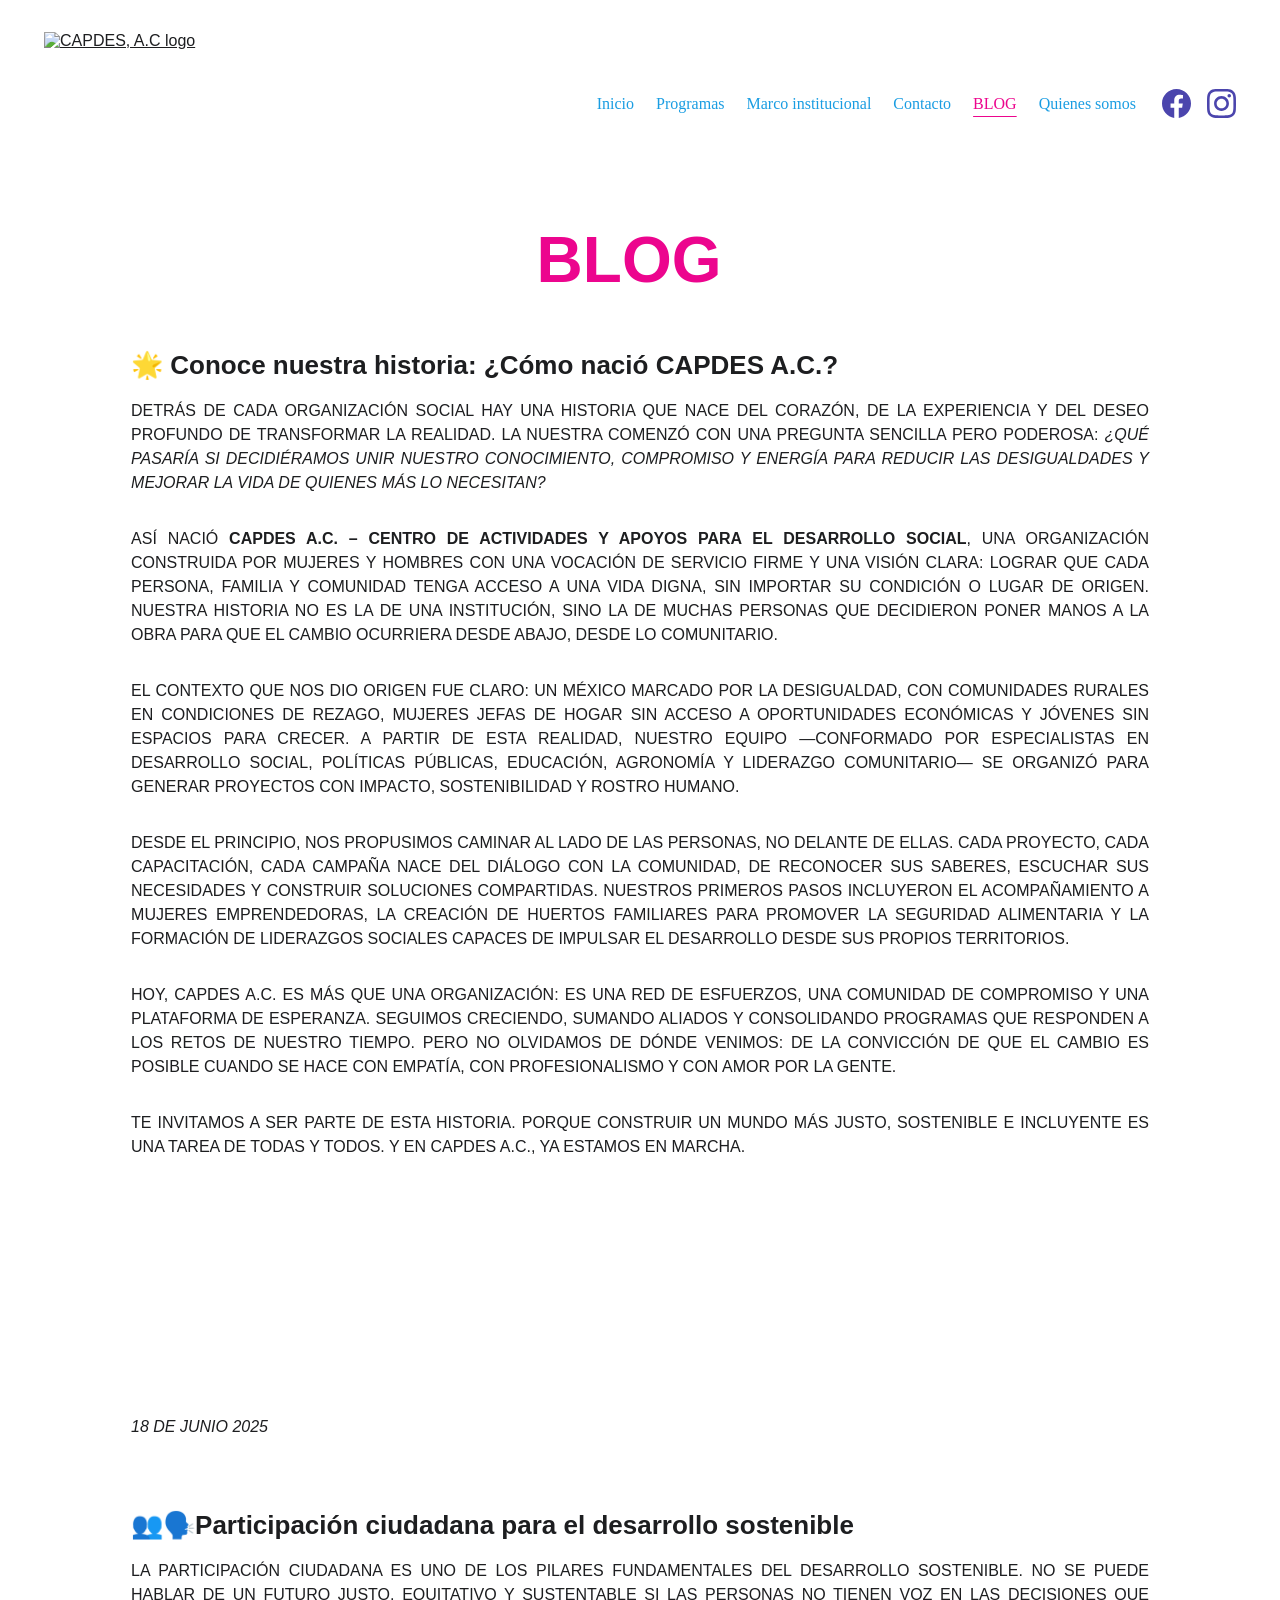
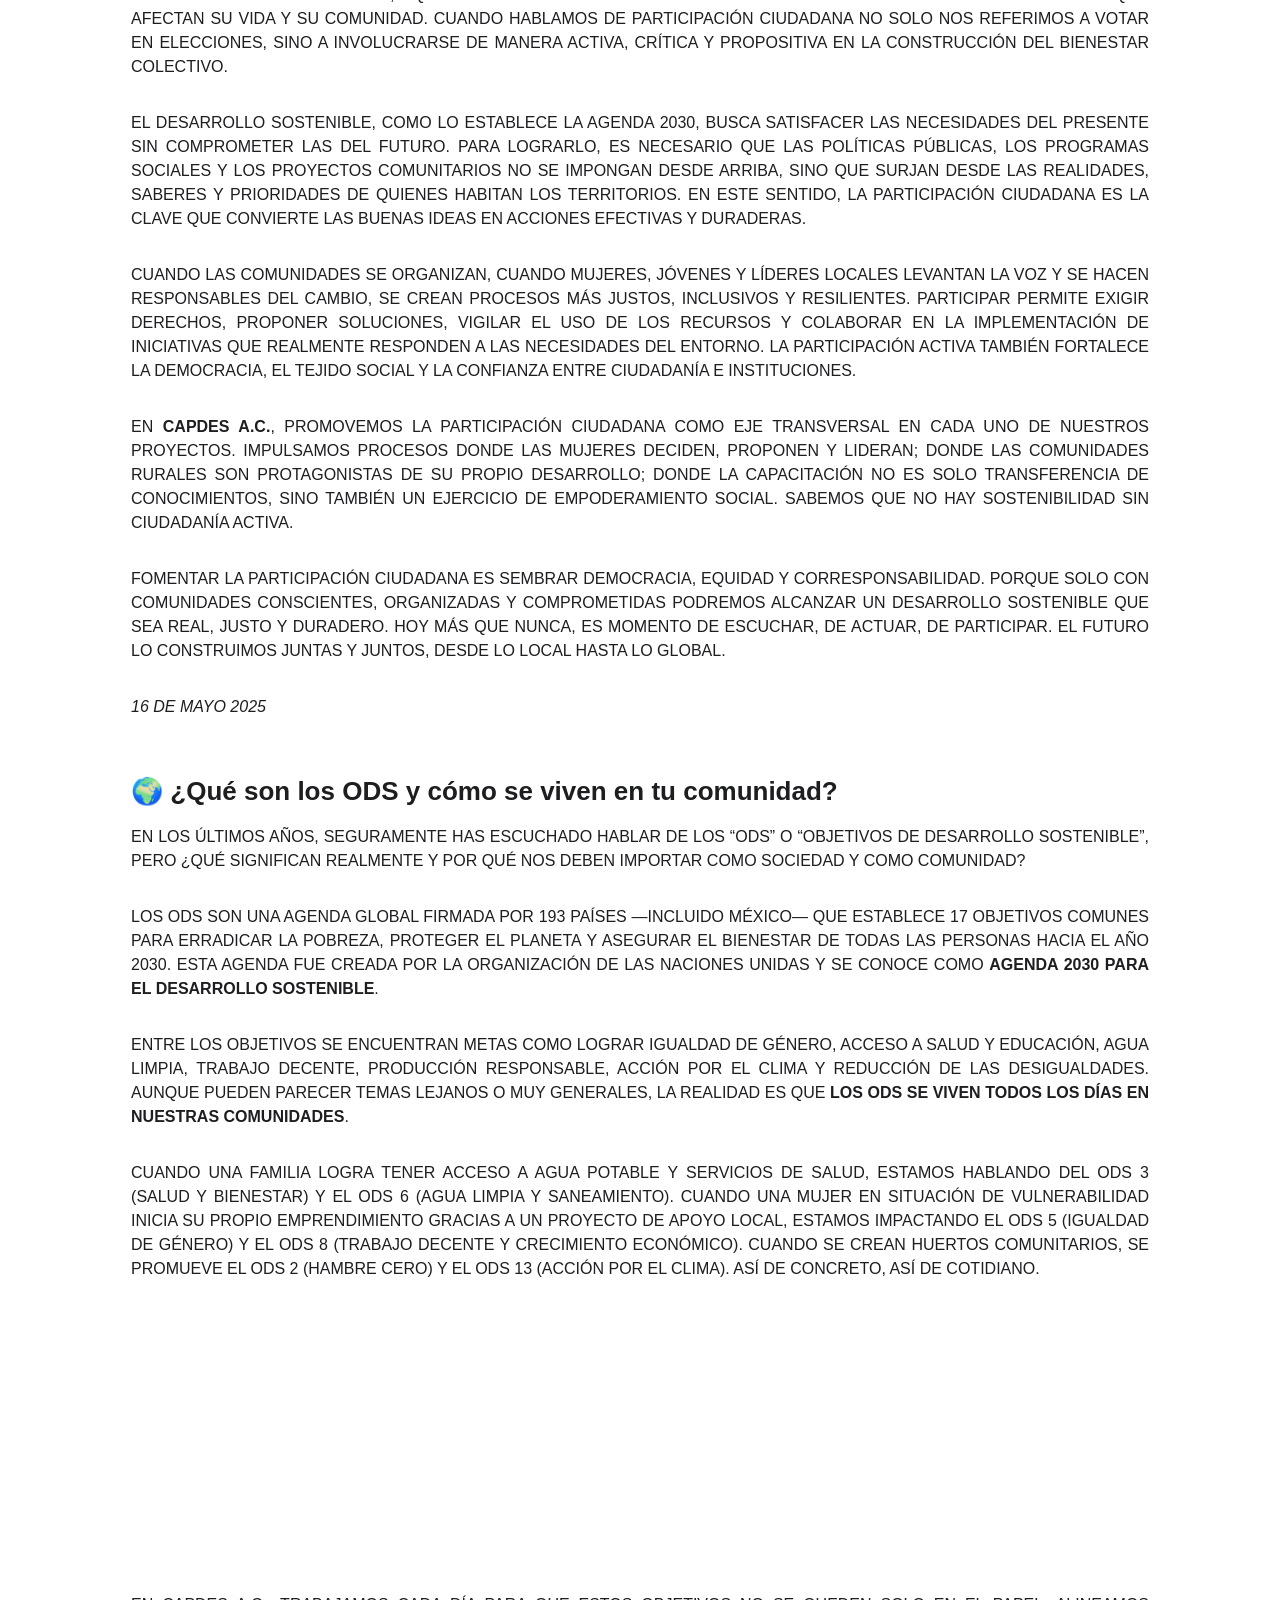
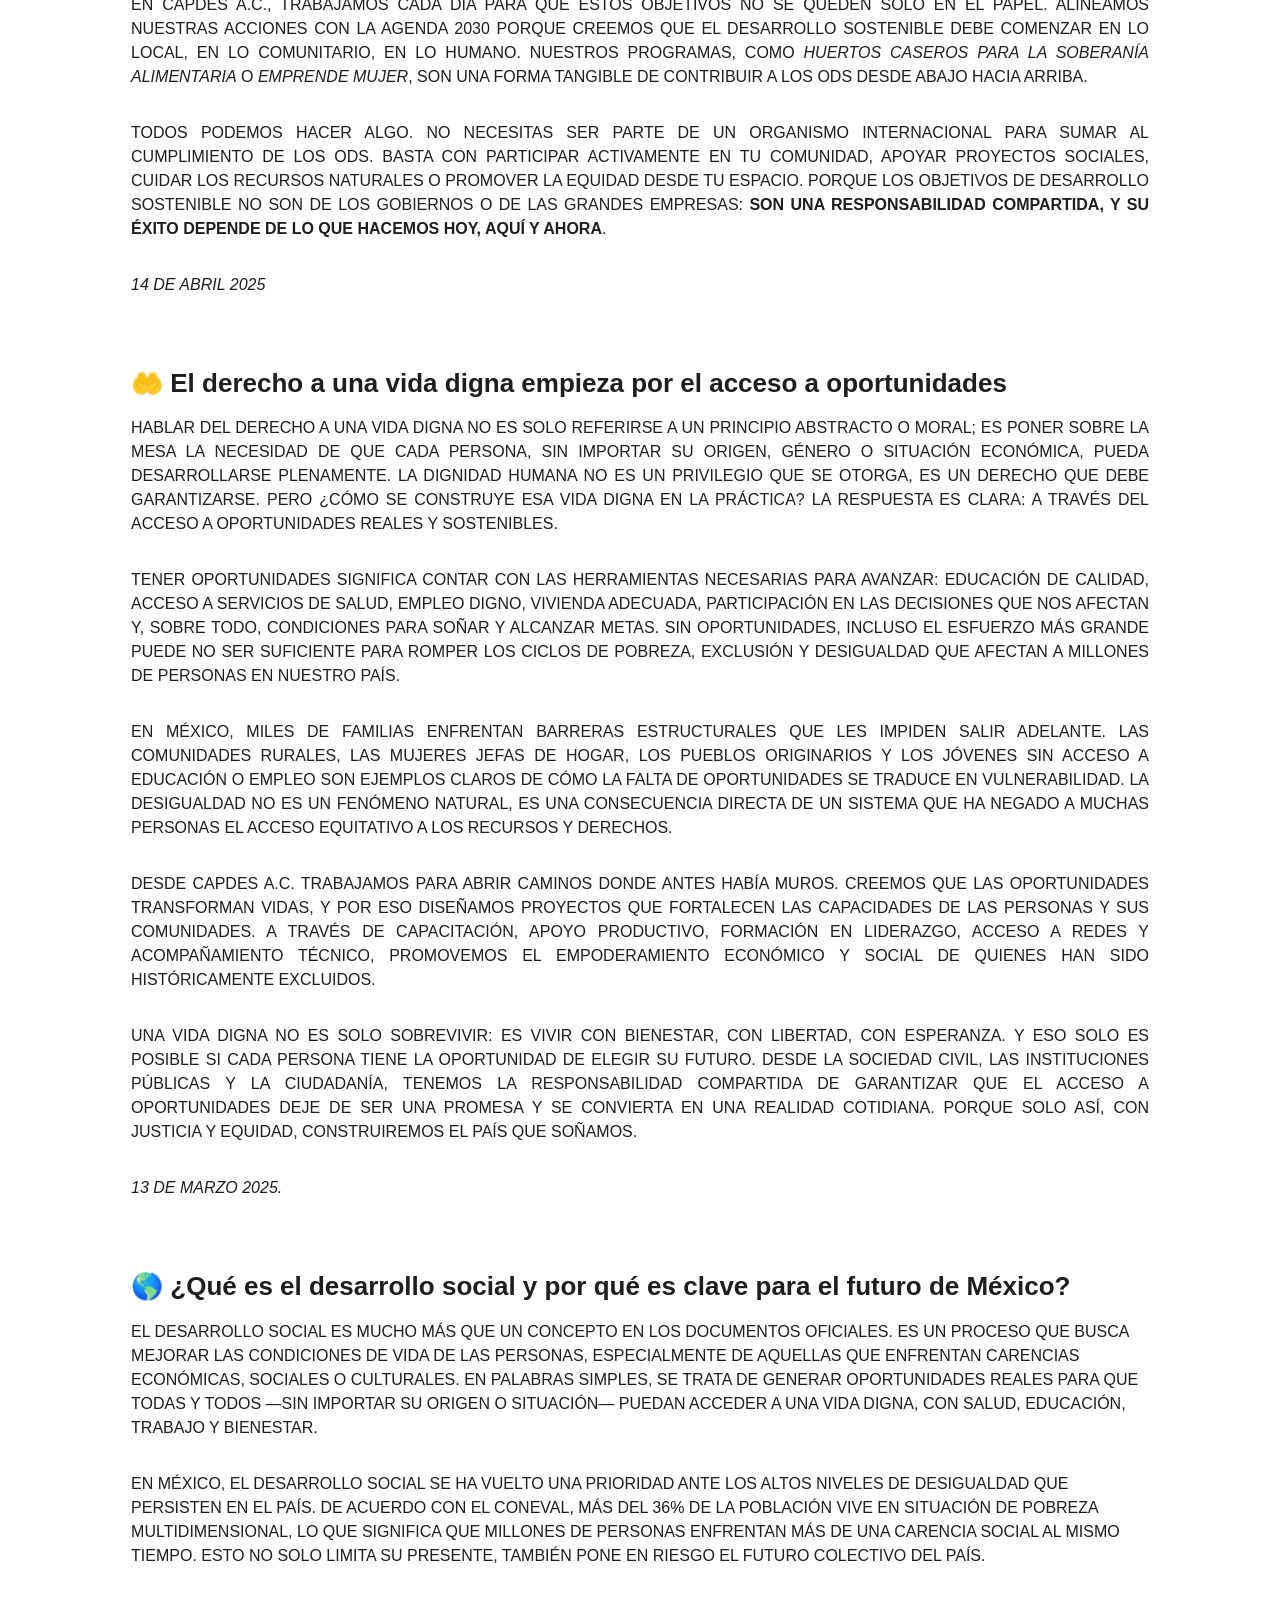
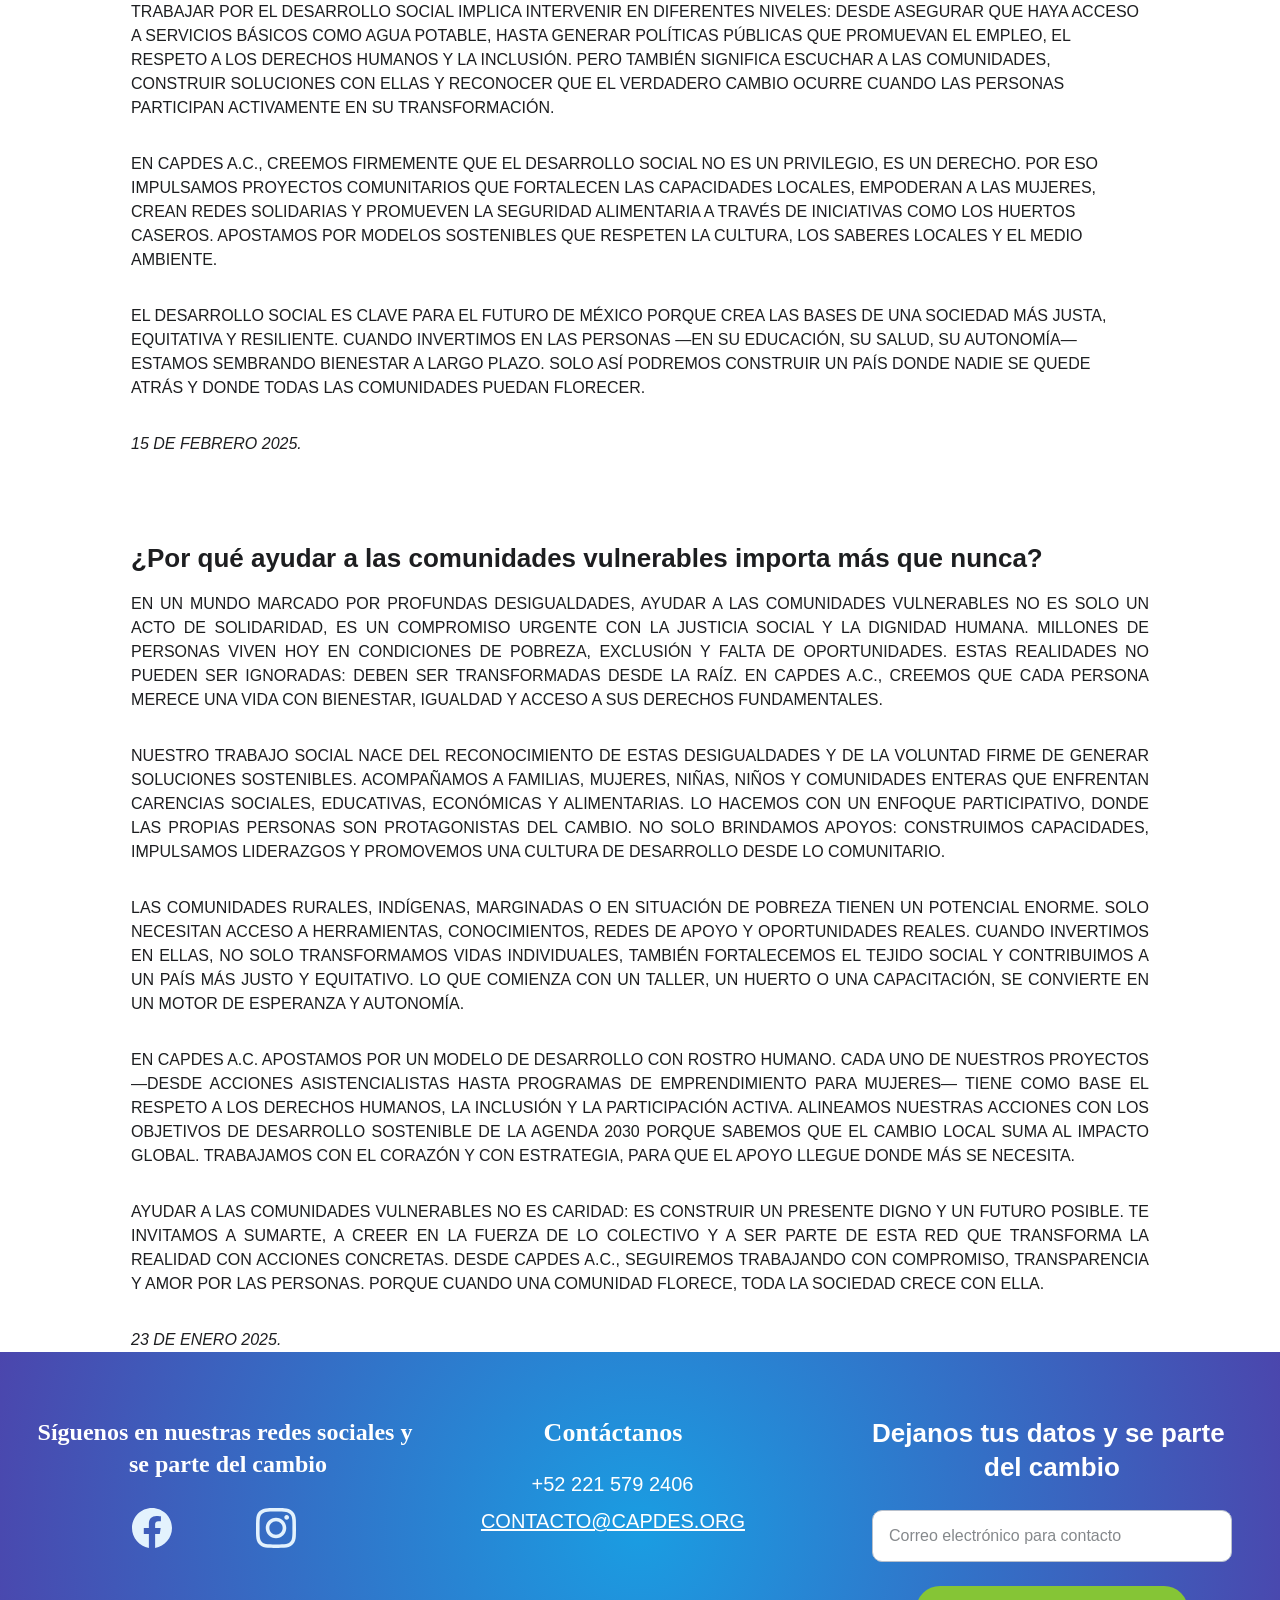
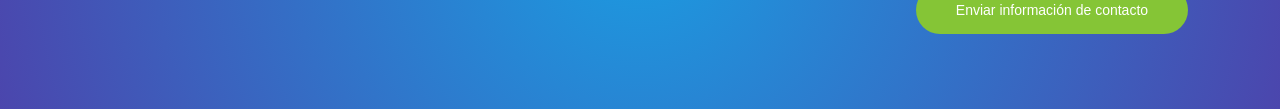
==== commit d584b6e6: "Version 1 pagina" ====
--- a/blog.html
+++ b/blog.html
@@ -1,4 +1,4 @@
-<!DOCTYPE html><html lang="es"><head><meta charset="utf-8"><meta name="viewport" content="width=device-width, initial-scale=1.0"><meta name="generator" content="Hostinger AI Builder"><script type="application/ld+json">{"@context":"https://schema.org/","name":"BLOG","url":"https://capdes.org/blog","inLanguage":"es","@type":"WebPage"}</script><!--[--><!--[--><link rel="preconnect" href="https://assets.zyrosite.com"><!--]--><!--[--><link rel="alternate" hreflang="x-default" href="blog.html"><!--]--><link href="https://cdn.zyrosite.com/u1/google-fonts/font-faces?family=Outfit:wght@400;600&amp;family=Acme:wght@400&amp;family=Poppins:wght@400;500;700&amp;family=Inter:wght@400;500&amp;display=swap" rel="preconnect" crossorigin="true"><link href="https://cdn.zyrosite.com/u1/google-fonts/font-faces?family=Outfit:wght@400;600&amp;family=Acme:wght@400&amp;family=Poppins:wght@400;500;700&amp;family=Inter:wght@400;500&amp;display=swap" rel="preload" as="style"><link href="https://cdn.zyrosite.com/u1/google-fonts/font-faces?family=Outfit:wght@400;600&amp;family=Acme:wght@400&amp;family=Poppins:wght@400;500;700&amp;family=Inter:wght@400;500&amp;display=swap" rel="stylesheet" referrerpolicy="no-referrer"><title>BLOG | CAPDES, A.C</title><!----><link rel="icon" type="image/png" sizes="16x16" href="data:;base64,iVBORw0KGgo="><link rel="icon" type="image/png" sizes="32x32" href="data:;base64,iVBORw0KGgo="><link rel="icon" type="image/png" sizes="192x192" href="data:;base64,iVBORw0KGgo="><link rel="apple-touch-icon" href="data:;base64,iVBORw0KGgo="><meta content="https://capdes.org/blog" property="og:url"><link rel="canonical" href="blog.html"><meta content="BLOG | CAPDES, A.C" property="og:title"><meta name="twitter:title" content="BLOG | CAPDES, A.C"><meta content="website" property="og:type"><!----><!----><meta property="og:site_name" content="CAPDES, A.C"><!----><meta property="og:image"><meta name="twitter:image"><meta content="" property="og:image:alt"><meta content="" name="twitter:image:alt"><meta name="twitter:card" content="summary_large_image"><!----><!--]--><style></style><link rel="prefetch" href="https://assets.zyrosite.com/AQEyaZVx1MiRWvDV/traffic.txt"><script>(function(){const postDate = null;
+<!DOCTYPE html><html lang="es"><head><meta charset="utf-8"><meta name="viewport" content="width=device-width, initial-scale=1.0"><meta name="generator" content="Hostinger AI Builder"><script type="application/ld+json">{"@context":"https://schema.org/","name":"BLOG","url":"https://capdes.org/blog","inLanguage":"es","@type":"WebPage"}</script><!--[--><!--[--><link rel="preconnect" href="https://assets.zyrosite.com"><!--]--><!--[--><link rel="alternate" hreflang="x-default" href="blog.html"><!--]--><link href="https://cdn.zyrosite.com/u1/google-fonts/font-faces?family=Outfit:wght@400;600&amp;family=Acme:wght@400&amp;family=Poppins:wght@400;500;700&amp;family=Inter:wght@400;500&amp;display=swap" rel="preconnect" crossorigin="true"><link href="https://cdn.zyrosite.com/u1/google-fonts/font-faces?family=Outfit:wght@400;600&amp;family=Acme:wght@400&amp;family=Poppins:wght@400;500;700&amp;family=Inter:wght@400;500&amp;display=swap" rel="preload" as="style"><link href="https://cdn.zyrosite.com/u1/google-fonts/font-faces?family=Outfit:wght@400;600&amp;family=Acme:wght@400&amp;family=Poppins:wght@400;500;700&amp;family=Inter:wght@400;500&amp;display=swap" rel="stylesheet" referrerpolicy="no-referrer"><title>BLOG | CAPDES, A.C</title><!----><link rel="icon" href="img/favicon.ico" sizes="any"><link rel="icon" type="image/png" sizes="16x16" href="img/favicon-16.png"><link rel="icon" type="image/png" sizes="32x32" href="img/favicon-32.png"><link rel="icon" type="image/png" sizes="192x192" href="img/favicon-192.png"><link rel="apple-touch-icon" href="img/apple-touch-icon.png"><meta content="https://capdes.org/blog" property="og:url"><link rel="canonical" href="blog.html"><meta content="BLOG | CAPDES, A.C" property="og:title"><meta name="twitter:title" content="BLOG | CAPDES, A.C"><meta content="website" property="og:type"><!----><!----><meta property="og:site_name" content="CAPDES, A.C"><!----><meta property="og:image"><meta name="twitter:image"><meta content="" property="og:image:alt"><meta content="" name="twitter:image:alt"><meta name="twitter:card" content="summary_large_image"><!----><!--]--><style></style><link rel="prefetch" href="https://assets.zyrosite.com/AQEyaZVx1MiRWvDV/traffic.txt"><script>(function(){const postDate = null;
 
 			const currentDate = new Date().setHours(0, 0, 0, 0);
 			const postPublishDate = new Date(postDate).setHours(0, 0, 0, 0);
@@ -7,7 +7,7 @@
 				window.location.replace('/');
 			}
 		})();</script><link rel="stylesheet" href="css/main.css"><link rel="stylesheet" href="css/cookieconsent.css"><style>:root{--color-meteorite-dark:#2f1c6a;--color-meteorite-dark-2:#1f1346;--color-meteorite:#8c85ff;--color-meteorite-light:#d5dfff;--color-primary-dark:#5025d1;--color-primary:#673de6;--color-primary-light:#ebe4ff;--color-primary-charts:#b39ef3;--color-danger-dark:#d63163;--color-danger:#fc5185;--color-danger-light:#ffe8ef;--color-danger-charts:#fea8c2;--color-warning-dark:#fea419;--color-warning-dark-2:#9f6000;--color-warning-charts:#ffd28c;--color-warning:#ffcd35;--color-warning-light:#fff8e2;--color-success-dark:#008361;--color-success:#00b090;--color-success-light:#def4f0;--color-dark:#1d1e20;--color-black:#18181a;--color-gray-dark:#36344d;--color-gray:#727586;--color-gray-border:#dadce0;--color-gray-light:#f2f3f6;--color-light:#fff;--color-azure:#357df9;--color-azure-light:#e3ebf9;--color-azure-dark:#265ab2;--color-indigo:#6366f1;--color-neutral-200:#d8dae0}.whats-app-bubble{z-index:19;cursor:pointer;border-radius:100px;display:flex;position:fixed;bottom:24px;right:20px;box-shadow:0 4px 12px #00000026}#wtpQualitySign_fixedCSS,#wtpQualitySign_popupCSS{bottom:10px!important}#wtpQualitySign_fixedCSS{z-index:17!important}#wtpQualitySign_popupCSS{z-index:18!important}
-</style></head><body><div><style>astro-island,astro-slot,astro-static-slot{display:contents}</style><script>(()=>{var e=async t=>{await(await t())()};(self.Astro||(self.Astro={})).only=e;window.dispatchEvent(new Event("astro:only"));})();</script><script>(()=>{var g=Object.defineProperty;var w=(a,s,c)=>s in a?g(a,s,{enumerable:!0,configurable:!0,writable:!0,value:c}):a[s]=c;var l=(a,s,c)=>w(a,typeof s!="symbol"?s+"":s,c);var E=new Set(["__proto__","constructor","prototype"]);{let a={0:t=>y(t),1:t=>c(t),2:t=>new RegExp(t),3:t=>new Date(t),4:t=>new Map(c(t)),5:t=>new Set(c(t)),6:t=>BigInt(t),7:t=>new URL(t),8:t=>new Uint8Array(t),9:t=>new Uint16Array(t),10:t=>new Uint32Array(t),11:t=>Number.POSITIVE_INFINITY*t},s=t=>{let[p,e]=t;return p in a?a[p](e):void 0},c=t=>t.map(s),y=t=>typeof t!="object"||t===null?t:Object.fromEntries(Object.entries(t).map(([p,e])=>[p,s(e)]));class f extends HTMLElement{constructor(){super(...arguments);l(this,"Component");l(this,"hydrator");l(this,"hydrate",async()=>{var b;if(!this.hydrator||!this.isConnected)return;let e=(b=this.parentElement)==null?void 0:b.closest("astro-island[ssr]");if(e){e.addEventListener("astro:hydrate",this.hydrate,{once:!0});return}let r=this.querySelectorAll("astro-slot"),n={},d=this.querySelectorAll("template[data-astro-template]");for(let o of d){let i=o.closest(this.tagName);i!=null&&i.isSameNode(this)&&(n[o.getAttribute("data-astro-template")||"default"]=o.innerHTML,o.remove())}for(let o of r){let i=o.closest(this.tagName);i!=null&&i.isSameNode(this)&&(n[o.getAttribute("name")||"default"]=o.innerHTML)}let u;try{u=this.hasAttribute("props")?y(JSON.parse(this.getAttribute("props"))):{}}catch(o){let i=this.getAttribute("component-url")||"<unknown>",v=this.getAttribute("component-export");throw v&&(i+=` (export ${v})`),console.error(`[hydrate] Error parsing props for component ${i}`,this.getAttribute("props"),o),o}let h;await this.hydrator(this)(this.Component,u,n,{client:this.getAttribute("client")}),this.removeAttribute("ssr"),this.dispatchEvent(new CustomEvent("astro:hydrate"))});l(this,"unmount",()=>{this.isConnected||this.dispatchEvent(new CustomEvent("astro:unmount"))})}disconnectedCallback(){document.removeEventListener("astro:after-swap",this.unmount),document.addEventListener("astro:after-swap",this.unmount,{once:!0})}connectedCallback(){if(!this.hasAttribute("await-children")||document.readyState==="interactive"||document.readyState==="complete")this.childrenConnectedCallback();else{let e=()=>{document.removeEventListener("DOMContentLoaded",e),r.disconnect(),this.childrenConnectedCallback()},r=new MutationObserver(()=>{var n;((n=this.lastChild)==null?void 0:n.nodeType)===Node.COMMENT_NODE&&this.lastChild.nodeValue==="astro:end"&&(this.lastChild.remove(),e())});r.observe(this,{childList:!0}),document.addEventListener("DOMContentLoaded",e)}}async childrenConnectedCallback(){let e=this.getAttribute("before-hydration-url");e&&await import(e),this.start()}getRetryImportUrl(e){let r=new URL(e,document.baseURI);return r.searchParams.set("astro-retry",Date.now().toString()),r.toString()}async importWithRetry(e){try{return await import(e)}catch(r){return await new Promise(n=>setTimeout(n,1e3)),import(this.getRetryImportUrl(e))}}handleHydrationError(e){let r=this.getAttribute("component-url"),n=new CustomEvent("astro:hydration-error",{cancelable:!0,bubbles:!0,composed:!0,detail:{error:e,componentUrl:r}});this.dispatchEvent(n)&&console.error(`[astro-island] Error hydrating ${r}`,e)}async start(){let e=JSON.parse(this.getAttribute("opts")),r=this.getAttribute("client");if(Astro[r]===void 0){window.addEventListener(`astro:${r}`,()=>this.start(),{once:!0});return}try{await Astro[r](async()=>{let n=this.getAttribute("renderer-url");try{let[d,{default:u}]=await Promise.all([this.importWithRetry(this.getAttribute("component-url")),n?this.importWithRetry(n):Promise.resolve({default:()=>()=>{}})]),h=this.getAttribute("component-export")||"default";if(h.includes(".")){this.Component=d;for(let m of h.split(".")){if(E.has(m)||!this.Component||typeof this.Component!="object"&&typeof this.Component!="function"||!Object.hasOwn(this.Component,m))throw new Error(`Invalid component export path: ${h}`);this.Component=this.Component[m]}}else{if(E.has(h))throw new Error(`Invalid component export path: ${h}`);this.Component=d[h]}return this.hydrator=u,this.hydrate}catch(d){return this.handleHydrationError(d),()=>{}}},e,this)}catch(n){this.handleHydrationError(n)}}attributeChangedCallback(){this.hydrate()}}l(f,"observedAttributes",["props"]),customElements.get("astro-island")||customElements.define("astro-island",f)}})();</script><astro-island uid="Z1Fo7Fk" component-url="/_astro-1791477990686/ClientHead.DNKwh6V2.js" component-export="default" renderer-url="/_astro-1791477990686/client.BuD5P5zy.js" props="{&quot;page-noindex&quot;:[0,false],&quot;canonical-url&quot;:[0,&quot;https://capdes.org/blog&quot;],&quot;site-meta&quot;:[0,{&quot;version&quot;:[0,202],&quot;template&quot;:[0,&quot;aigenerated&quot;],&quot;metaTitle&quot;:[0,&quot;CAPDES, A.C&quot;],&quot;buttonSetId&quot;:[0,&quot;0&quot;],&quot;aiWebsiteType&quot;:[0,&quot;Business&quot;],&quot;defaultLocale&quot;:[0,&quot;system&quot;],&quot;ecommerceType&quot;:[0,&quot;zyro&quot;],&quot;salesChannelId&quot;:[0,&quot;scha_01M39SZ2ZSERY988TX3Z83Y92Y&quot;],&quot;ecommerceStoreId&quot;:[0,&quot;store_01JYMJSTGNK2SGEKBNT5RRBTM4&quot;],&quot;isPrivateModeActive&quot;:[0,false],&quot;demoEcommerceStoreId&quot;:[0,&quot;demo_01G0E9P2R0CFTNBWEEFCEV8EG5&quot;],&quot;shouldAddWWWPrefixToDomain&quot;:[0,false]}],&quot;domain&quot;:[0,&quot;capdes.org&quot;]}" ssr client="only" opts="{&quot;name&quot;:&quot;ClientHead&quot;,&quot;value&quot;:&quot;vue&quot;}"></astro-island><script>(()=>{var e=async t=>{await(await t())()};(self.Astro||(self.Astro={})).load=e;window.dispatchEvent(new Event("astro:load"));})();</script><astro-island uid="Z1JUkL1" prefix="s1" component-url="/_astro-1791477990686/Page.CaBDtV9T.js" component-export="default" renderer-url="/_astro-1791477990686/client.BuD5P5zy.js" props="{&quot;pageData&quot;:[0,{&quot;pages&quot;:[0,{&quot;zn3XDj&quot;:[0,{&quot;meta&quot;:[0,{&quot;noindex&quot;:[0,false],&quot;password&quot;:[0,&quot;&quot;],&quot;ogImageAlt&quot;:[0,&quot;&quot;],&quot;passwordDesign&quot;:[0,&quot;default&quot;],&quot;passwordBackText&quot;:[0,&quot;Volver a&quot;],&quot;passwordButtonText&quot;:[0,&quot;Ingresar&quot;],&quot;passwordHeadingText&quot;:[0,&quot;Área de visitante&quot;],&quot;passwordSubheadingText&quot;:[0,&quot;Por favor, ingresa la contraseña para acceder a la página&quot;],&quot;passwordPlaceholderText&quot;:[0,&quot;Ingresa la contraseña&quot;]}],&quot;name&quot;:[0,&quot;BLOG&quot;],&quot;slug&quot;:[0,&quot;blog&quot;],&quot;type&quot;:[0,&quot;default&quot;],&quot;blocks&quot;:[1,[[0,&quot;zapxkx&quot;]]]}],&quot;zvbggW&quot;:[0,{&quot;type&quot;:[0,&quot;default&quot;],&quot;name&quot;:[0,&quot;Proyectos-EmpoderamientoEconomico&quot;],&quot;slug&quot;:[0,&quot;proyectos-empoderamientoeconomico&quot;]}],&quot;ai-15zDH&quot;:[0,{&quot;type&quot;:[0,&quot;default&quot;],&quot;name&quot;:[0,&quot;Inicio&quot;],&quot;slug&quot;:[0,&quot;inicio&quot;]}],&quot;ai-7_vJN&quot;:[0,{&quot;type&quot;:[0,&quot;default&quot;],&quot;name&quot;:[0,&quot;Programas&quot;],&quot;slug&quot;:[0,&quot;programas&quot;]}],&quot;ai-QA7wJ&quot;:[0,{&quot;type&quot;:[0,&quot;default&quot;],&quot;name&quot;:[0,&quot;Contacto&quot;],&quot;slug&quot;:[0,&quot;contacto&quot;]}],&quot;ai-f7xbA&quot;:[0,{&quot;type&quot;:[0,&quot;default&quot;],&quot;name&quot;:[0,&quot;Quienes somos&quot;],&quot;slug&quot;:[0,&quot;quienes-somos&quot;]}],&quot;ai-zaZir&quot;:[0,{&quot;type&quot;:[0,&quot;default&quot;],&quot;name&quot;:[0,&quot;Marco institucional&quot;],&quot;slug&quot;:[0,&quot;marco-institucional&quot;]}],&quot;prod_01JYMKJX7XCM2KB75WRCPS8RVN&quot;:[0,{&quot;name&quot;:[0,&quot;Dona para que más jóvenes y mujeres tengan oportunidad de mejorar sus condiciones de su vida&quot;],&quot;type&quot;:[0,&quot;ecommerce-dynamic-product&quot;],&quot;blocks&quot;:[1,[[0,&quot;zwXG0m&quot;]]],&quot;productId&quot;:[0,&quot;prod_01JYMKJX7XCM2KB75WRCPS8RVN&quot;],&quot;hiddenSlots&quot;:[1,[]],&quot;slug&quot;:[0,&quot;dona-para-que-mas-jovenes-y-mujeres-tengan-oportunidad-de-mejorar-sus-condiciones-de-su-vida&quot;],&quot;meta&quot;:[0,{&quot;title&quot;:[0,&quot;Dona para que más jóvenes y mujeres tengan oportunidad de mejorar sus condiciones de su vida&quot;]}]}],&quot;prod_01JYMJSTKHYCHFKA3BFB7859MK&quot;:[0,{&quot;name&quot;:[0,&quot;Donativo &quot;],&quot;type&quot;:[0,&quot;ecommerce-dynamic-product&quot;],&quot;blocks&quot;:[1,[[0,&quot;zwXG0m&quot;]]],&quot;productId&quot;:[0,&quot;prod_01JYMJSTKHYCHFKA3BFB7859MK&quot;],&quot;hiddenSlots&quot;:[1,[]],&quot;slug&quot;:[0,&quot;face-serum-gxrcld&quot;],&quot;meta&quot;:[0,{&quot;title&quot;:[0,&quot;Donativo &quot;],&quot;description&quot;:[0,&quot;The product description should talk about the product in a truthful yet flattering way. Remember to include information that the potential buyer would need, for example, details on sizing, color, and function. Volume: 50ml&quot;]}]}],&quot;prod_01JYMJSTKX3QP7KHZB9GTP7XXY&quot;:[0,{&quot;name&quot;:[0,&quot;Donativo&quot;],&quot;type&quot;:[0,&quot;ecommerce-dynamic-product&quot;],&quot;blocks&quot;:[1,[[0,&quot;zwXG0m&quot;]]],&quot;productId&quot;:[0,&quot;prod_01JYMJSTKX3QP7KHZB9GTP7XXY&quot;],&quot;hiddenSlots&quot;:[1,[]],&quot;slug&quot;:[0,&quot;handmade-vase-slowpy&quot;],&quot;meta&quot;:[0,{&quot;title&quot;:[0,&quot;Donativo&quot;],&quot;description&quot;:[0,&quot;The product description should talk about the product in a truthful yet flattering way. Remember to include information that the potential buyer would need, for example details on sizing, color, and function. Material: Ceramic. Color: White&quot;]}]}],&quot;prod_01JYMJSTM7E64SA8SV64A2YXYR&quot;:[0,{&quot;name&quot;:[0,&quot;Donativo&quot;],&quot;type&quot;:[0,&quot;ecommerce-dynamic-product&quot;],&quot;blocks&quot;:[1,[[0,&quot;zwXG0m&quot;]]],&quot;productId&quot;:[0,&quot;prod_01JYMJSTM7E64SA8SV64A2YXYR&quot;],&quot;hiddenSlots&quot;:[1,[]],&quot;slug&quot;:[0,&quot;hand-soap-giguos&quot;],&quot;meta&quot;:[0,{&quot;title&quot;:[0,&quot;Donativo&quot;],&quot;description&quot;:[0,&quot;The product description should talk about the product in a truthful yet flattering way. Remember to include information that the potential buyer would need, for example details on sizing, color, and function. Volume: 100 ml&quot;]}]}],&quot;prod_01JYMJSTMFMKQEQZ6Q8095ES13&quot;:[0,{&quot;name&quot;:[0,&quot;Donativo&quot;],&quot;type&quot;:[0,&quot;ecommerce-dynamic-product&quot;],&quot;blocks&quot;:[1,[[0,&quot;zwXG0m&quot;]]],&quot;productId&quot;:[0,&quot;prod_01JYMJSTMFMKQEQZ6Q8095ES13&quot;],&quot;hiddenSlots&quot;:[1,[]],&quot;slug&quot;:[0,&quot;set-of-plates-cxlzwx&quot;],&quot;meta&quot;:[0,{&quot;title&quot;:[0,&quot;Donativo&quot;],&quot;description&quot;:[0,&quot;The product description should talk about the product in a truthful yet flattering way. Remember to include information that the potential buyer would need, for example, details on sizing, color, and function. Material: Ceramic. Color: Beige&quot;]}]}],&quot;prod_01JYMJSTSVHF15KYS97ES7FG4Y&quot;:[0,{&quot;name&quot;:[0,&quot;Donativo&quot;],&quot;type&quot;:[0,&quot;ecommerce-dynamic-product&quot;],&quot;blocks&quot;:[1,[[0,&quot;zwXG0m&quot;]]],&quot;productId&quot;:[0,&quot;prod_01JYMJSTSVHF15KYS97ES7FG4Y&quot;],&quot;hiddenSlots&quot;:[1,[]],&quot;slug&quot;:[0,&quot;sunglasses-iubjnq&quot;],&quot;meta&quot;:[0,{&quot;title&quot;:[0,&quot;Donativo&quot;],&quot;description&quot;:[0,&quot;The product description should talk about the product in a truthful yet flattering way. Remember to include information that the potential buyer would need, for example details on sizing, color, and function. Material: Stainless Steel. Color: Black&quot;]}]}],&quot;prod_01JYMJSTT3Y6X9EA5AVCX5EMEA&quot;:[0,{&quot;name&quot;:[0,&quot;Donativo&quot;],&quot;type&quot;:[0,&quot;ecommerce-dynamic-product&quot;],&quot;blocks&quot;:[1,[[0,&quot;zwXG0m&quot;]]],&quot;productId&quot;:[0,&quot;prod_01JYMJSTT3Y6X9EA5AVCX5EMEA&quot;],&quot;hiddenSlots&quot;:[1,[]],&quot;slug&quot;:[0,&quot;wooden-chair-mopukh&quot;],&quot;meta&quot;:[0,{&quot;title&quot;:[0,&quot;Donativo&quot;],&quot;description&quot;:[0,&quot;The product description should talk about the product in a truthful yet flattering way. Remember to include information that the potential buyer would need, for example, details on sizing, color, and function. Material: Pine Wood. Width: 50 cm. Height: 78 cm&quot;]}]}]}],&quot;blocks&quot;:[0,{&quot;header&quot;:[0,{&quot;slot&quot;:[0,&quot;header&quot;],&quot;type&quot;:[0,&quot;BlockNavigation&quot;],&quot;mobile&quot;:[0,{&quot;height&quot;:[0,123],&quot;logoHeight&quot;:[0,75]}],&quot;desktop&quot;:[0,{&quot;height&quot;:[0,207],&quot;logoHeight&quot;:[0,143]}],&quot;settings&quot;:[0,{&quot;styles&quot;:[0,{&quot;width&quot;:[0,&quot;1240px&quot;],&quot;padding&quot;:[0,&quot;32px 16px 32px 16px&quot;],&quot;m-padding&quot;:[0,&quot;24px 16px 24px 16px&quot;],&quot;logo-width&quot;:[0,&quot;264px&quot;],&quot;cartIconSize&quot;:[0,&quot;24px&quot;],&quot;link-spacing&quot;:[0,&quot;22px&quot;],&quot;m-logo-width&quot;:[0,&quot;138.644px&quot;],&quot;m-link-spacing&quot;:[0,&quot;20px&quot;],&quot;element-spacing&quot;:[0,&quot;26px&quot;],&quot;logoTextFontSize&quot;:[0,32],&quot;contrastBackgroundColor&quot;:[0,&quot;rgb(224, 224, 224)&quot;]}],&quot;logoAlt&quot;:[0,&quot;&quot;],&quot;cartText&quot;:[0,&quot;&quot;],&quot;isSticky&quot;:[0,false],&quot;logoText&quot;:[0,&quot;CAPDES, A.C&quot;],&quot;showLogo&quot;:[0,true],&quot;headerLayout&quot;:[0,&quot;desktop-1&quot;],&quot;isCartVisible&quot;:[0,false],&quot;logoImagePath&quot;:[0,&quot;logocapdesa.c-yfb19wu0yFQLv0Rh.png&quot;],&quot;mHeaderLayout&quot;:[0,&quot;mobile-1&quot;],&quot;logoImageOrigin&quot;:[0,&quot;assets&quot;],&quot;selectedLogoType&quot;:[0,&quot;image&quot;],&quot;mobileLinksAlignment&quot;:[0,&quot;right&quot;]}],&quot;zindexes&quot;:[1,[[0,&quot;z5rVYa&quot;]]],&quot;background&quot;:[0,{&quot;color&quot;:[0,&quot;rgb(255, 255, 255)&quot;],&quot;current&quot;:[0,&quot;color&quot;],&quot;isTransparent&quot;:[0,false]}],&quot;components&quot;:[1,[[0,&quot;z5rVYa&quot;]]],&quot;fontFamily&quot;:[0,&quot;Poppins&quot;],&quot;fontWeight&quot;:[0,400],&quot;logoAspectRatio&quot;:[0,1.8516483516483515],&quot;navLinkTextColor&quot;:[0,&quot;rgb(26, 157, 226)&quot;],&quot;navLinkTextColorHover&quot;:[0,&quot;rgb(236, 5, 141)&quot;]}],&quot;zSiG-O&quot;:[0,{&quot;slot&quot;:[0,&quot;footer&quot;],&quot;type&quot;:[0,&quot;BlockLayout&quot;],&quot;mobile&quot;:[0,{&quot;minHeight&quot;:[0,20]}],&quot;desktop&quot;:[0,{&quot;minHeight&quot;:[0,354.96875]}],&quot;settings&quot;:[0,{&quot;styles&quot;:[0,{&quot;cols&quot;:[0,&quot;12&quot;],&quot;rows&quot;:[0,10],&quot;width&quot;:[0,&quot;1224px&quot;],&quot;m-rows&quot;:[0,&quot;1&quot;],&quot;col-gap&quot;:[0,&quot;24px&quot;],&quot;row-gap&quot;:[0,&quot;16px&quot;],&quot;row-size&quot;:[0,&quot;48px&quot;],&quot;column-gap&quot;:[0,&quot;24px&quot;],&quot;block-padding&quot;:[0,&quot;16px 0 16px 0&quot;],&quot;m-block-padding&quot;:[0,&quot;40px 16px 40px 16px&quot;]}]}],&quot;zindexes&quot;:[1,[[0,&quot;zpP6Gy&quot;],[0,&quot;zZ5g7k&quot;],[0,&quot;z_yyao&quot;],[0,&quot;zETyEt&quot;],[0,&quot;z32w7z&quot;],[0,&quot;zysvRG&quot;],[0,&quot;z7Rzje&quot;],[0,&quot;z3auyZ&quot;],[0,&quot;zNimG7&quot;]]],&quot;background&quot;:[0,{&quot;color&quot;:[0,&quot;rgb(75, 69, 173)&quot;],&quot;current&quot;:[0,&quot;gradient&quot;],&quot;gradient&quot;:[0,{&quot;type&quot;:[0,&quot;radial&quot;],&quot;angle&quot;:[0,135],&quot;colors&quot;:[1,[[0,{&quot;value&quot;:[0,&quot;rgb(26, 157, 226)&quot;]}],[0,{&quot;value&quot;:[0,&quot;rgb(75, 70, 173)&quot;]}]]],&quot;isAnimated&quot;:[0,false]}]}],&quot;components&quot;:[1,[[0,&quot;zpP6Gy&quot;],[0,&quot;zZ5g7k&quot;],[0,&quot;z_yyao&quot;],[0,&quot;zETyEt&quot;],[0,&quot;z32w7z&quot;],[0,&quot;zysvRG&quot;],[0,&quot;z7Rzje&quot;],[0,&quot;z3auyZ&quot;],[0,&quot;zNimG7&quot;]]],&quot;initialBlockId&quot;:[0,&quot;W7N_1fYuy&quot;]}],&quot;zapxkx&quot;:[0,{&quot;type&quot;:[0,&quot;BlockLayout&quot;],&quot;mobile&quot;:[0,{&quot;minHeight&quot;:[0,464]}],&quot;desktop&quot;:[0,{&quot;minHeight&quot;:[0,5478]}],&quot;settings&quot;:[0,{&quot;styles&quot;:[0,{&quot;block-padding&quot;:[0,&quot;16px 0 16px 0&quot;],&quot;m-block-padding&quot;:[0,&quot;16px&quot;]}]}],&quot;zindexes&quot;:[1,[[0,&quot;zrKmAw&quot;],[0,&quot;zBKUw2&quot;],[0,&quot;zwZWhR&quot;],[0,&quot;zwmGNb&quot;],[0,&quot;z8pcmZ&quot;],[0,&quot;zMsV5a&quot;],[0,&quot;z0UpAS&quot;],[0,&quot;zRy_Ne&quot;]]],&quot;background&quot;:[0,{&quot;path&quot;:[0,&quot;logo-capdes-a.c-2-m5Kwana2RbcqDZJa.png&quot;],&quot;color&quot;:[0,&quot;rgb(221, 229, 235)&quot;],&quot;image&quot;:[0,&quot;https://assets.zyrosite.com/AQEyaZVx1MiRWvDV/logo-capdes-a.c-2-m5Kwana2RbcqDZJa.png&quot;],&quot;origin&quot;:[0,&quot;assets&quot;],&quot;current&quot;:[0,&quot;image&quot;],&quot;overlay-opacity&quot;:[0,&quot;0.00&quot;]}],&quot;components&quot;:[1,[[0,&quot;zrKmAw&quot;],[0,&quot;zBKUw2&quot;],[0,&quot;zwZWhR&quot;],[0,&quot;zwmGNb&quot;],[0,&quot;z8pcmZ&quot;],[0,&quot;zMsV5a&quot;],[0,&quot;z0UpAS&quot;],[0,&quot;zRy_Ne&quot;]]]}]}],&quot;elements&quot;:[0,{&quot;z0UpAS&quot;:[0,{&quot;type&quot;:[0,&quot;GridTextBox&quot;],&quot;mobile&quot;:[0,{&quot;top&quot;:[0,14013],&quot;left&quot;:[0,0],&quot;width&quot;:[0,328],&quot;height&quot;:[0,1646]}],&quot;content&quot;:[0,&quot;&lt;h5 dir=\&quot;auto\&quot;&gt;🌎 ¿Qué es el desarrollo social y por qué es clave para el futuro de México?&lt;/h5&gt;&lt;p class=\&quot;body\&quot; dir=\&quot;auto\&quot;&gt;El desarrollo social es mucho más que un concepto en los documentos oficiales. Es un proceso que busca mejorar las condiciones de vida de las personas, especialmente de aquellas que enfrentan carencias económicas, sociales o culturales. En palabras simples, se trata de generar oportunidades reales para que todas y todos —sin importar su origen o situación— puedan acceder a una vida digna, con salud, educación, trabajo y bienestar.&lt;/p&gt;&lt;p class=\&quot;body\&quot; dir=\&quot;auto\&quot;&gt;En México, el desarrollo social se ha vuelto una prioridad ante los altos niveles de desigualdad que persisten en el país. De acuerdo con el CONEVAL, más del 36% de la población vive en situación de pobreza multidimensional, lo que significa que millones de personas enfrentan más de una carencia social al mismo tiempo. Esto no solo limita su presente, también pone en riesgo el futuro colectivo del país.&lt;/p&gt;&lt;p class=\&quot;body\&quot; dir=\&quot;auto\&quot;&gt;Trabajar por el desarrollo social implica intervenir en diferentes niveles: desde asegurar que haya acceso a servicios básicos como agua potable, hasta generar políticas públicas que promuevan el empleo, el respeto a los derechos humanos y la inclusión. Pero también significa escuchar a las comunidades, construir soluciones con ellas y reconocer que el verdadero cambio ocurre cuando las personas participan activamente en su transformación.&lt;/p&gt;&lt;p class=\&quot;body\&quot; dir=\&quot;auto\&quot;&gt;En CAPDES A.C., creemos firmemente que el desarrollo social no es un privilegio, es un derecho. Por eso impulsamos proyectos comunitarios que fortalecen las capacidades locales, empoderan a las mujeres, crean redes solidarias y promueven la seguridad alimentaria a través de iniciativas como los huertos caseros. Apostamos por modelos sostenibles que respeten la cultura, los saberes locales y el medio ambiente.&lt;/p&gt;&lt;p class=\&quot;body\&quot; dir=\&quot;auto\&quot;&gt;El desarrollo social es clave para el futuro de México porque crea las bases de una sociedad más justa, equitativa y resiliente. Cuando invertimos en las personas —en su educación, su salud, su autonomía— estamos sembrando bienestar a largo plazo. Solo así podremos construir un país donde nadie se quede atrás y donde todas las comunidades puedan florecer.&lt;/p&gt;&lt;p class=\&quot;body\&quot; dir=\&quot;auto\&quot;&gt;&lt;em&gt;15 de febrero 2025.&lt;/em&gt;&lt;/p&gt;&quot;],&quot;desktop&quot;:[0,{&quot;top&quot;:[0,3904],&quot;left&quot;:[0,103],&quot;width&quot;:[0,1018],&quot;height&quot;:[0,690]}],&quot;settings&quot;:[0,{&quot;styles&quot;:[0,{&quot;text&quot;:[0,&quot;left&quot;],&quot;align&quot;:[0,&quot;flex-start&quot;],&quot;justify&quot;:[0,&quot;flex-start&quot;],&quot;m-element-margin&quot;:[0,&quot;0 0 16px 0&quot;]}]}],&quot;animation&quot;:[0,{&quot;name&quot;:[0,&quot;slide&quot;],&quot;type&quot;:[0,&quot;global&quot;]}]}],&quot;z32w7z&quot;:[0,{&quot;type&quot;:[0,&quot;GridTextBox&quot;],&quot;mobile&quot;:[0,{&quot;top&quot;:[0,224],&quot;left&quot;:[0,0],&quot;width&quot;:[0,328],&quot;height&quot;:[0,24]}],&quot;content&quot;:[0,&quot;&lt;p dir=\&quot;auto\&quot; class=\&quot;body\&quot; style=\&quot;color: rgb(255, 255, 255); --lineHeightDesktop: 1.3; --fontSizeDesktop: 20px;\&quot;&gt;&lt;a href=\&quot;mailto:contacto@capdes.org\&quot;&gt;contacto@capdes.org&lt;/a&gt;&lt;/p&gt;&quot;],&quot;desktop&quot;:[0,{&quot;top&quot;:[0,155],&quot;left&quot;:[0,449],&quot;width&quot;:[0,272],&quot;height&quot;:[0,26]}],&quot;settings&quot;:[0,{&quot;styles&quot;:[0,{&quot;text&quot;:[0,&quot;center&quot;],&quot;align&quot;:[0,&quot;flex-start&quot;],&quot;justify&quot;:[0,&quot;center&quot;],&quot;m-element-margin&quot;:[0,&quot;0 0 24px 0&quot;]}]}],&quot;animation&quot;:[0,{&quot;name&quot;:[0,&quot;slide&quot;],&quot;type&quot;:[0,&quot;global&quot;]}],&quot;initialElementId&quot;:[0,&quot;fRoA6n-q74&quot;]}],&quot;z3auyZ&quot;:[0,{&quot;type&quot;:[0,&quot;GridTextBox&quot;],&quot;mobile&quot;:[0,{&quot;top&quot;:[0,480],&quot;left&quot;:[0,0],&quot;width&quot;:[0,328],&quot;height&quot;:[0,18]}],&quot;content&quot;:[0,&quot;&lt;p dir=\&quot;auto\&quot; class=\&quot;body\&quot; style=\&quot;color: rgb(255, 255, 255); --lineHeightMobile: 1.3; --lineHeightDesktop: 1.3; --fontSizeMobile: 14px; --fontSizeDesktop: 14px;\&quot;&gt;© CAPDES, A.C 2026. All rights reserved.&lt;/p&gt;&quot;],&quot;desktop&quot;:[0,{&quot;top&quot;:[0,337],&quot;left&quot;:[0,721],&quot;width&quot;:[0,503],&quot;height&quot;:[0,18]}],&quot;settings&quot;:[0,{&quot;styles&quot;:[0,{&quot;text&quot;:[0,&quot;right&quot;],&quot;align&quot;:[0,&quot;flex-start&quot;],&quot;m-text&quot;:[0,&quot;center&quot;],&quot;justify&quot;:[0,&quot;center&quot;],&quot;m-element-margin&quot;:[0,&quot;0 0 24px 0&quot;]}]}],&quot;animation&quot;:[0,{&quot;name&quot;:[0,&quot;slide&quot;],&quot;type&quot;:[0,&quot;global&quot;]}],&quot;initialElementId&quot;:[0,&quot;fRoA6n-q74&quot;]}],&quot;z5rVYa&quot;:[0,{&quot;type&quot;:[0,&quot;GridSocialIcons&quot;],&quot;links&quot;:[1,[[0,{&quot;svg&quot;:[0,&quot;&lt;svg xmlns=\&quot;http://www.w3.org/2000/svg\&quot; fill=\&quot;none\&quot; viewBox=\&quot;0 0 24 24\&quot; height=\&quot;24\&quot; width=\&quot;24\&quot;&gt;\n&lt;path fill=\&quot;currentColor\&quot; d=\&quot;M24 12.0726C24 5.44354 18.629 0.0725708 12 0.0725708C5.37097 0.0725708 0 5.44354 0 12.0726C0 18.0619 4.38823 23.0264 10.125 23.9274V15.5414H7.07661V12.0726H10.125V9.4287C10.125 6.42144 11.9153 4.76031 14.6574 4.76031C15.9706 4.76031 17.3439 4.99451 17.3439 4.99451V7.94612H15.8303C14.34 7.94612 13.875 8.87128 13.875 9.82015V12.0726H17.2031L16.6708 15.5414H13.875V23.9274C19.6118 23.0264 24 18.0619 24 12.0726Z\&quot;&gt;&lt;/path&gt;\n&lt;/svg&gt;\n&quot;],&quot;icon&quot;:[0,&quot;facebook&quot;],&quot;link&quot;:[0,&quot;https://www.facebook.com/capdes.ac&quot;]}],[0,{&quot;svg&quot;:[0,&quot;&lt;svg xmlns=\&quot;http://www.w3.org/2000/svg\&quot; fill=\&quot;none\&quot; viewBox=\&quot;0 0 24 24\&quot; height=\&quot;24\&quot; width=\&quot;24\&quot;&gt;\n&lt;path fill=\&quot;currentColor\&quot; d=\&quot;M12.0027 5.84808C8.59743 5.84808 5.85075 8.59477 5.85075 12C5.85075 15.4053 8.59743 18.1519 12.0027 18.1519C15.4079 18.1519 18.1546 15.4053 18.1546 12C18.1546 8.59477 15.4079 5.84808 12.0027 5.84808ZM12.0027 15.9996C9.80212 15.9996 8.00312 14.2059 8.00312 12C8.00312 9.7941 9.79677 8.00046 12.0027 8.00046C14.2086 8.00046 16.0022 9.7941 16.0022 12C16.0022 14.2059 14.2032 15.9996 12.0027 15.9996ZM19.8412 5.59644C19.8412 6.39421 19.1987 7.03135 18.4062 7.03135C17.6085 7.03135 16.9713 6.38885 16.9713 5.59644C16.9713 4.80402 17.6138 4.16153 18.4062 4.16153C19.1987 4.16153 19.8412 4.80402 19.8412 5.59644ZM23.9157 7.05277C23.8247 5.13063 23.3856 3.42801 21.9775 2.02522C20.5747 0.622429 18.8721 0.183388 16.9499 0.0870135C14.9689 -0.0254238 9.03112 -0.0254238 7.05008 0.0870135C5.1333 0.178034 3.43068 0.617075 2.02253 2.01986C0.614389 3.42265 0.180703 5.12527 0.0843279 7.04742C-0.0281093 9.02845 -0.0281093 14.9662 0.0843279 16.9472C0.175349 18.8694 0.614389 20.572 2.02253 21.9748C3.43068 23.3776 5.12794 23.8166 7.05008 23.913C9.03112 24.0254 14.9689 24.0254 16.9499 23.913C18.8721 23.822 20.5747 23.3829 21.9775 21.9748C23.3803 20.572 23.8193 18.8694 23.9157 16.9472C24.0281 14.9662 24.0281 9.03381 23.9157 7.05277ZM21.3564 19.0728C20.9388 20.1223 20.1303 20.9307 19.0755 21.3537C17.496 21.9802 13.7481 21.8356 12.0027 21.8356C10.2572 21.8356 6.50396 21.9748 4.92984 21.3537C3.88042 20.9361 3.07195 20.1276 2.64897 19.0728C2.02253 17.4934 2.16709 13.7455 2.16709 12C2.16709 10.2546 2.02789 6.50129 2.64897 4.92717C3.06659 3.87776 3.87507 3.06928 4.92984 2.6463C6.50931 2.01986 10.2572 2.16443 12.0027 2.16443C13.7481 2.16443 17.5014 2.02522 19.0755 2.6463C20.1249 3.06392 20.9334 3.8724 21.3564 4.92717C21.9828 6.50665 21.8383 10.2546 21.8383 12C21.8383 13.7455 21.9828 17.4987 21.3564 19.0728Z\&quot;&gt;&lt;/path&gt;\n&lt;/svg&gt;\n&quot;],&quot;icon&quot;:[0,&quot;instagram&quot;],&quot;link&quot;:[0,&quot;https://www.instagram.com/capdes.ac&quot;]}]]],&quot;mobile&quot;:[0,{&quot;top&quot;:[0,0],&quot;left&quot;:[0,0],&quot;width&quot;:[0,0],&quot;height&quot;:[0,0]}],&quot;desktop&quot;:[0,{&quot;top&quot;:[0,0],&quot;left&quot;:[0,0],&quot;width&quot;:[0,0],&quot;height&quot;:[0,0]}],&quot;settings&quot;:[0,{&quot;styles&quot;:[0,{&quot;align&quot;:[0,&quot;&quot;],&quot;justify&quot;:[0,&quot;center&quot;],&quot;icon-size&quot;:[0,&quot;29px&quot;],&quot;icon-color&quot;:[0,&quot;rgb(75, 69, 173)&quot;],&quot;icon-spacing&quot;:[0,&quot;space-around&quot;],&quot;icon-direction&quot;:[0,&quot;row&quot;],&quot;icon-color-hover&quot;:[0,&quot;rgb(236, 5, 142)&quot;],&quot;m-element-margin&quot;:[0,&quot;0 0 16px 0&quot;],&quot;space-between-icons&quot;:[0,&quot;20px&quot;]}],&quot;useBrandColors&quot;:[0,false]}],&quot;animation&quot;:[0,{&quot;name&quot;:[0,&quot;slide&quot;],&quot;type&quot;:[0,&quot;global&quot;]}]}],&quot;z7Rzje&quot;:[0,{&quot;type&quot;:[0,&quot;GridForm&quot;],&quot;formId&quot;:[0,&quot;Contact form&quot;],&quot;mobile&quot;:[0,{&quot;top&quot;:[0,329],&quot;left&quot;:[0,0],&quot;width&quot;:[0,328],&quot;height&quot;:[0,122]}],&quot;desktop&quot;:[0,{&quot;top&quot;:[0,157],&quot;left&quot;:[0,844],&quot;width&quot;:[0,360],&quot;height&quot;:[0,127],&quot;inputTextSize&quot;:[0,16],&quot;labelTextSize&quot;:[0,17],&quot;submitButtonFontSize&quot;:[0,14],&quot;formElementsVerticalSpacing&quot;:[0,24]}],&quot;settings&quot;:[0,{&quot;theme&quot;:[0,&quot;light&quot;],&quot;schema&quot;:[1,[[0,{&quot;id&quot;:[0,&quot;email&quot;],&quot;svg&quot;:[0,&quot;align-left-short&quot;],&quot;name&quot;:[0,&quot;Correo electrónico para contacto&quot;],&quot;type&quot;:[0,&quot;GridInput&quot;],&quot;fieldType&quot;:[0,&quot;short-answer&quot;],&quot;inputLabel&quot;:[0,&quot;&quot;],&quot;validation&quot;:[1,[[1,[[0,&quot;bail&quot;]]],[1,[[0,&quot;email&quot;]]],[1,[[0,&quot;required&quot;]]]]],&quot;placeholder&quot;:[0,&quot;Correo electrónico para contacto&quot;],&quot;validationType&quot;:[0,&quot;email&quot;],&quot;validation-messages&quot;:[0,{&quot;email&quot;:[0,&quot;Please enter a valid email address&quot;],&quot;required&quot;:[0,&quot;Este campo es obligatorio&quot;]}]}]]],&quot;styles&quot;:[0,{&quot;justify&quot;:[0,&quot;center&quot;],&quot;formSpacing&quot;:[0,&quot;22px 10px&quot;],&quot;m-element-margin&quot;:[0,&quot;0 0 16px 0&quot;]}],&quot;successMessage&quot;:[0,&quot;¡Gracias por tu interés en contactarnos, espera nuestro correo y mantente al tanto de nuestras actividades también en redes sociales!&quot;]}],&quot;animation&quot;:[0,{&quot;name&quot;:[0,&quot;slide&quot;],&quot;type&quot;:[0,&quot;global&quot;]}],&quot;formPadding&quot;:[0,0],&quot;inputFillColor&quot;:[0,&quot;#ffffff&quot;],&quot;inputTextColor&quot;:[0,&quot;#0d141a&quot;],&quot;labelTextColor&quot;:[0,&quot;#ffffff&quot;],&quot;formBorderWidth&quot;:[0,0],&quot;innerBackground&quot;:[0,{&quot;color&quot;:[0,&quot;rgba(255, 255, 255, 0.06)&quot;],&quot;image&quot;:[0,&quot;&quot;],&quot;current&quot;:[0,&quot;&quot;]}],&quot;formBorderRadius&quot;:[0,0],&quot;initialElementId&quot;:[0,&quot;zdDsoZ&quot;],&quot;inputBorderColor&quot;:[0,&quot;rgb(184, 192, 204)&quot;],&quot;inputBorderWidth&quot;:[0,1],&quot;submitButtonData&quot;:[0,{&quot;type&quot;:[0,&quot;GridButton&quot;],&quot;content&quot;:[0,&quot;Enviar información de contacto&quot;],&quot;settings&quot;:[0,{&quot;type&quot;:[0,&quot;primary&quot;],&quot;styles&quot;:[0,{&quot;align&quot;:[0,&quot;center&quot;],&quot;justify&quot;:[0,&quot;center&quot;],&quot;position&quot;:[0,&quot;8/8/9/10&quot;]}],&quot;isFormButton&quot;:[0,true]}]}],&quot;inputBorderRadius&quot;:[0,10],&quot;formBackgroundColor&quot;:[0,&quot;transparent&quot;],&quot;inputFillColorHover&quot;:[0,&quot;#ffffff&quot;],&quot;inputTextColorHover&quot;:[0,&quot;#0d141a&quot;],&quot;inputBorderColorHover&quot;:[0,&quot;#0d141a&quot;],&quot;submitButtonFontColor&quot;:[0,&quot;#ffffff&quot;],&quot;submitButtonBorderColor&quot;:[0,&quot;#0d141a&quot;],&quot;submitButtonBorderRadius&quot;:[0,50],&quot;submitButtonFontColorHover&quot;:[0,&quot;#ffffff&quot;],&quot;submitButtonBackgroundColor&quot;:[0,&quot;rgb(133, 197, 54)&quot;],&quot;submitButtonBorderColorHover&quot;:[0,&quot;#0d141a&quot;],&quot;submitButtonBackgroundColorHover&quot;:[0,&quot;#3949AB&quot;]}],&quot;z8pcmZ&quot;:[0,{&quot;rel&quot;:[0,&quot;nofollow&quot;],&quot;type&quot;:[0,&quot;GridImage&quot;],&quot;mobile&quot;:[0,{&quot;top&quot;:[0,11906],&quot;left&quot;:[0,0],&quot;width&quot;:[0,328],&quot;height&quot;:[0,285]}],&quot;desktop&quot;:[0,{&quot;top&quot;:[0,2459],&quot;left&quot;:[0,398],&quot;width&quot;:[0,427],&quot;height&quot;:[0,285],&quot;borderRadius&quot;:[0,&quot;23px&quot;]}],&quot;settings&quot;:[0,{&quot;alt&quot;:[0,&quot;&quot;],&quot;path&quot;:[0,&quot;agenda-2030-A1a5ewJLk9ilnkK3.jpg&quot;],&quot;origin&quot;:[0,&quot;assets&quot;],&quot;styles&quot;:[0,{&quot;align&quot;:[0,&quot;center&quot;],&quot;justify&quot;:[0,&quot;center&quot;],&quot;m-element-margin&quot;:[0,&quot;0 0 16px 0&quot;]}],&quot;clickAction&quot;:[0,&quot;none&quot;]}],&quot;animation&quot;:[0,{&quot;name&quot;:[0,&quot;slide&quot;],&quot;type&quot;:[0,&quot;global&quot;]}],&quot;fullResolutionWidth&quot;:[0,477],&quot;fullResolutionHeight&quot;:[0,329]}],&quot;zBKUw2&quot;:[0,{&quot;type&quot;:[0,&quot;GridTextBox&quot;],&quot;mobile&quot;:[0,{&quot;top&quot;:[0,5278],&quot;left&quot;:[0,0],&quot;width&quot;:[0,328],&quot;height&quot;:[0,2092]}],&quot;content&quot;:[0,&quot;&lt;h5 dir=\&quot;auto\&quot;&gt;🌟 Conoce nuestra historia: ¿Cómo nació CAPDES A.C.?&lt;/h5&gt;&lt;p dir=\&quot;auto\&quot; class=\&quot;body\&quot;&gt;Detrás de cada organización social hay una historia que nace del corazón, de la experiencia y del deseo profundo de transformar la realidad. La nuestra comenzó con una pregunta sencilla pero poderosa: &lt;em&gt;¿qué pasaría si decidiéramos unir nuestro conocimiento, compromiso y energía para reducir las desigualdades y mejorar la vida de quienes más lo necesitan?&lt;/em&gt;&lt;/p&gt;&lt;p dir=\&quot;auto\&quot; class=\&quot;body\&quot;&gt;Así nació &lt;strong&gt;CAPDES A.C. – Centro de Actividades y Apoyos para el Desarrollo Social&lt;/strong&gt;, una organización construida por mujeres y hombres con una vocación de servicio firme y una visión clara: lograr que cada persona, familia y comunidad tenga acceso a una vida digna, sin importar su condición o lugar de origen. Nuestra historia no es la de una institución, sino la de muchas personas que decidieron poner manos a la obra para que el cambio ocurriera desde abajo, desde lo comunitario.&lt;/p&gt;&lt;p dir=\&quot;auto\&quot; class=\&quot;body\&quot;&gt;El contexto que nos dio origen fue claro: un México marcado por la desigualdad, con comunidades rurales en condiciones de rezago, mujeres jefas de hogar sin acceso a oportunidades económicas y jóvenes sin espacios para crecer. A partir de esta realidad, nuestro equipo —conformado por especialistas en desarrollo social, políticas públicas, educación, agronomía y liderazgo comunitario— se organizó para generar proyectos con impacto, sostenibilidad y rostro humano.&lt;/p&gt;&lt;p dir=\&quot;auto\&quot; class=\&quot;body\&quot;&gt;Desde el principio, nos propusimos caminar al lado de las personas, no delante de ellas. Cada proyecto, cada capacitación, cada campaña nace del diálogo con la comunidad, de reconocer sus saberes, escuchar sus necesidades y construir soluciones compartidas. Nuestros primeros pasos incluyeron el acompañamiento a mujeres emprendedoras, la creación de huertos familiares para promover la seguridad alimentaria y la formación de liderazgos sociales capaces de impulsar el desarrollo desde sus propios territorios.&lt;/p&gt;&lt;p dir=\&quot;auto\&quot; class=\&quot;body\&quot;&gt;Hoy, CAPDES A.C. es más que una organización: es una red de esfuerzos, una comunidad de compromiso y una plataforma de esperanza. Seguimos creciendo, sumando aliados y consolidando programas que responden a los retos de nuestro tiempo. Pero no olvidamos de dónde venimos: de la convicción de que el cambio es posible cuando se hace con empatía, con profesionalismo y con amor por la gente.&lt;/p&gt;&lt;p dir=\&quot;auto\&quot; class=\&quot;body\&quot;&gt;Te invitamos a ser parte de esta historia. Porque construir un mundo más justo, sostenible e incluyente es una tarea de todas y todos. Y en CAPDES A.C., ya estamos en marcha.&lt;/p&gt;&lt;p dir=\&quot;auto\&quot; class=\&quot;body\&quot;&gt;&lt;/p&gt;&lt;p dir=\&quot;auto\&quot; class=\&quot;body\&quot;&gt;&lt;/p&gt;&lt;p dir=\&quot;auto\&quot; class=\&quot;body\&quot;&gt;&lt;/p&gt;&lt;p dir=\&quot;auto\&quot; class=\&quot;body\&quot;&gt;&lt;/p&gt;&lt;p dir=\&quot;auto\&quot; class=\&quot;body\&quot;&gt;&lt;em&gt;18 de junio 2025&lt;/em&gt;&lt;/p&gt;&quot;],&quot;desktop&quot;:[0,{&quot;top&quot;:[0,142],&quot;left&quot;:[0,103],&quot;width&quot;:[0,1018],&quot;height&quot;:[0,1018]}],&quot;settings&quot;:[0,{&quot;styles&quot;:[0,{&quot;text&quot;:[0,&quot;justify&quot;],&quot;align&quot;:[0,&quot;flex-start&quot;],&quot;justify&quot;:[0,&quot;flex-start&quot;],&quot;m-element-margin&quot;:[0,&quot;0 0 16px 0&quot;]}]}],&quot;animation&quot;:[0,{&quot;name&quot;:[0,&quot;slide&quot;],&quot;type&quot;:[0,&quot;global&quot;]}]}],&quot;zETyEt&quot;:[0,{&quot;type&quot;:[0,&quot;GridTextBox&quot;],&quot;mobile&quot;:[0,{&quot;top&quot;:[0,264],&quot;left&quot;:[0,0],&quot;width&quot;:[0,328],&quot;height&quot;:[0,52]}],&quot;content&quot;:[0,&quot;&lt;h5 style=\&quot;color: rgb(255, 255, 255)\&quot; dir=\&quot;auto\&quot;&gt;&lt;strong&gt;Dejanos tus datos y se parte del cambio&lt;/strong&gt;&lt;/h5&gt;&quot;],&quot;desktop&quot;:[0,{&quot;top&quot;:[0,65],&quot;left&quot;:[0,824],&quot;width&quot;:[0,400],&quot;height&quot;:[0,68]}],&quot;settings&quot;:[0,{&quot;styles&quot;:[0,{&quot;text&quot;:[0,&quot;center&quot;],&quot;align&quot;:[0,&quot;flex-start&quot;],&quot;justify&quot;:[0,&quot;center&quot;],&quot;m-element-margin&quot;:[0,&quot;0 0 24px 0&quot;]}]}],&quot;animation&quot;:[0,{&quot;name&quot;:[0,&quot;slide&quot;],&quot;type&quot;:[0,&quot;global&quot;]}],&quot;initialElementId&quot;:[0,&quot;fRoA6n-q74&quot;]}],&quot;zMsV5a&quot;:[0,{&quot;type&quot;:[0,&quot;GridTextBox&quot;],&quot;mobile&quot;:[0,{&quot;top&quot;:[0,12207],&quot;left&quot;:[0,0],&quot;width&quot;:[0,328],&quot;height&quot;:[0,1790]}],&quot;content&quot;:[0,&quot;&lt;h5 dir=\&quot;auto\&quot;&gt;🤲 El derecho a una vida digna empieza por el acceso a oportunidades&lt;/h5&gt;&lt;p class=\&quot;body\&quot; dir=\&quot;auto\&quot;&gt;Hablar del derecho a una vida digna no es solo referirse a un principio abstracto o moral; es poner sobre la mesa la necesidad de que cada persona, sin importar su origen, género o situación económica, pueda desarrollarse plenamente. La dignidad humana no es un privilegio que se otorga, es un derecho que debe garantizarse. Pero ¿cómo se construye esa vida digna en la práctica? La respuesta es clara: a través del acceso a oportunidades reales y sostenibles.&lt;/p&gt;&lt;p class=\&quot;body\&quot; dir=\&quot;auto\&quot;&gt;Tener oportunidades significa contar con las herramientas necesarias para avanzar: educación de calidad, acceso a servicios de salud, empleo digno, vivienda adecuada, participación en las decisiones que nos afectan y, sobre todo, condiciones para soñar y alcanzar metas. Sin oportunidades, incluso el esfuerzo más grande puede no ser suficiente para romper los ciclos de pobreza, exclusión y desigualdad que afectan a millones de personas en nuestro país.&lt;/p&gt;&lt;p class=\&quot;body\&quot; dir=\&quot;auto\&quot;&gt;En México, miles de familias enfrentan barreras estructurales que les impiden salir adelante. Las comunidades rurales, las mujeres jefas de hogar, los pueblos originarios y los jóvenes sin acceso a educación o empleo son ejemplos claros de cómo la falta de oportunidades se traduce en vulnerabilidad. La desigualdad no es un fenómeno natural, es una consecuencia directa de un sistema que ha negado a muchas personas el acceso equitativo a los recursos y derechos.&lt;/p&gt;&lt;p class=\&quot;body\&quot; dir=\&quot;auto\&quot;&gt;Desde CAPDES A.C. trabajamos para abrir caminos donde antes había muros. Creemos que las oportunidades transforman vidas, y por eso diseñamos proyectos que fortalecen las capacidades de las personas y sus comunidades. A través de capacitación, apoyo productivo, formación en liderazgo, acceso a redes y acompañamiento técnico, promovemos el empoderamiento económico y social de quienes han sido históricamente excluidos.&lt;/p&gt;&lt;p class=\&quot;body\&quot; dir=\&quot;auto\&quot;&gt;Una vida digna no es solo sobrevivir: es vivir con bienestar, con libertad, con esperanza. Y eso solo es posible si cada persona tiene la oportunidad de elegir su futuro. Desde la sociedad civil, las instituciones públicas y la ciudadanía, tenemos la responsabilidad compartida de garantizar que el acceso a oportunidades deje de ser una promesa y se convierta en una realidad cotidiana. Porque solo así, con justicia y equidad, construiremos el país que soñamos.&lt;/p&gt;&lt;p class=\&quot;body\&quot; dir=\&quot;auto\&quot;&gt;&lt;em&gt;13 de marzo 2025.&lt;/em&gt;&lt;/p&gt;&quot;],&quot;desktop&quot;:[0,{&quot;top&quot;:[0,3120],&quot;left&quot;:[0,103],&quot;width&quot;:[0,1018],&quot;height&quot;:[0,714]}],&quot;settings&quot;:[0,{&quot;styles&quot;:[0,{&quot;text&quot;:[0,&quot;justify&quot;],&quot;align&quot;:[0,&quot;flex-start&quot;],&quot;justify&quot;:[0,&quot;flex-start&quot;],&quot;m-element-margin&quot;:[0,&quot;0 0 16px 0&quot;]}]}],&quot;animation&quot;:[0,{&quot;name&quot;:[0,&quot;slide&quot;],&quot;type&quot;:[0,&quot;global&quot;]}]}],&quot;zNimG7&quot;:[0,{&quot;type&quot;:[0,&quot;GridEmbed&quot;],&quot;mobile&quot;:[0,{&quot;top&quot;:[0,514],&quot;left&quot;:[0,0],&quot;width&quot;:[0,328],&quot;height&quot;:[0,106]}],&quot;content&quot;:[0,&quot;&lt;div&gt;\n  &lt;style&gt;.pp-9XRBAT36GXUAW{text-align:center;border:none;border-radius:1.5rem;min-width:11.625rem;padding:0 2rem;height:3.125rem;font-weight:bold;background-color:#FFD140;color:#000000;font-family:\&quot;Helvetica Neue\&quot;,Arial,sans-serif;font-size:1.125rem;line-height:1.5rem;cursor:pointer;}&lt;/style&gt;\n  &lt;form action=\&quot;https://www.paypal.com/ncp/payment/9XRBAT36GXUAW\&quot; method=\&quot;post\&quot; target=\&quot;_blank\&quot; style=\&quot;display:inline-grid;justify-items:center;align-content:start;gap:0.5rem;\&quot;&gt;\n    &lt;input class=\&quot;pp-9XRBAT36GXUAW\&quot; type=\&quot;submit\&quot; value=\&quot;Donar\&quot;&gt;\n    &lt;img src=\&quot;https://www.paypalobjects.com/images/Debit_Credit_APM.svg\&quot; alt=\&quot;cards\&quot;&gt;\n    &lt;section style=\&quot;font-size: 0.75rem;\&quot;&gt; Con la tecnología de &lt;img src=\&quot;https://www.paypalobjects.com/paypal-ui/logos/svg/paypal-wordmark-color.svg\&quot; alt=\&quot;paypal\&quot; style=\&quot;height:0.875rem;vertical-align:middle;\&quot;&gt;&lt;/section&gt;\n  &lt;/form&gt;\n&lt;/div&gt;&quot;],&quot;desktop&quot;:[0,{&quot;top&quot;:[0,254],&quot;left&quot;:[0,103],&quot;width&quot;:[0,278],&quot;height&quot;:[0,101.296875]}],&quot;settings&quot;:[0,{&quot;styles&quot;:[0,{}]}]}],&quot;zRy_Ne&quot;:[0,{&quot;type&quot;:[0,&quot;GridTextBox&quot;],&quot;mobile&quot;:[0,{&quot;top&quot;:[0,15675],&quot;left&quot;:[0,0],&quot;width&quot;:[0,328],&quot;height&quot;:[0,1862]}],&quot;content&quot;:[0,&quot;&lt;h5 dir=\&quot;auto\&quot;&gt;&lt;strong&gt;¿Por qué ayudar a las comunidades vulnerables importa más que nunca?&lt;/strong&gt;&lt;/h5&gt;&lt;p dir=\&quot;auto\&quot; class=\&quot;body\&quot;&gt;En un mundo marcado por profundas desigualdades, ayudar a las comunidades vulnerables no es solo un acto de solidaridad, es un compromiso urgente con la justicia social y la dignidad humana. Millones de personas viven hoy en condiciones de pobreza, exclusión y falta de oportunidades. Estas realidades no pueden ser ignoradas: deben ser transformadas desde la raíz. En CAPDES A.C., creemos que cada persona merece una vida con bienestar, igualdad y acceso a sus derechos fundamentales.&lt;/p&gt;&lt;p dir=\&quot;auto\&quot; class=\&quot;body\&quot;&gt;Nuestro trabajo social nace del reconocimiento de estas desigualdades y de la voluntad firme de generar soluciones sostenibles. Acompañamos a familias, mujeres, niñas, niños y comunidades enteras que enfrentan carencias sociales, educativas, económicas y alimentarias. Lo hacemos con un enfoque participativo, donde las propias personas son protagonistas del cambio. No solo brindamos apoyos: construimos capacidades, impulsamos liderazgos y promovemos una cultura de desarrollo desde lo comunitario.&lt;/p&gt;&lt;p dir=\&quot;auto\&quot; class=\&quot;body\&quot;&gt;Las comunidades rurales, indígenas, marginadas o en situación de pobreza tienen un potencial enorme. Solo necesitan acceso a herramientas, conocimientos, redes de apoyo y oportunidades reales. Cuando invertimos en ellas, no solo transformamos vidas individuales, también fortalecemos el tejido social y contribuimos a un país más justo y equitativo. Lo que comienza con un taller, un huerto o una capacitación, se convierte en un motor de esperanza y autonomía.&lt;/p&gt;&lt;p dir=\&quot;auto\&quot; class=\&quot;body\&quot;&gt;En CAPDES A.C. apostamos por un modelo de desarrollo con rostro humano. Cada uno de nuestros proyectos —desde acciones asistencialistas hasta programas de emprendimiento para mujeres— tiene como base el respeto a los derechos humanos, la inclusión y la participación activa. Alineamos nuestras acciones con los Objetivos de Desarrollo Sostenible de la Agenda 2030 porque sabemos que el cambio local suma al impacto global. Trabajamos con el corazón y con estrategia, para que el apoyo llegue donde más se necesita.&lt;/p&gt;&lt;p dir=\&quot;auto\&quot; class=\&quot;body\&quot;&gt;Ayudar a las comunidades vulnerables no es caridad: es construir un presente digno y un futuro posible. Te invitamos a sumarte, a creer en la fuerza de lo colectivo y a ser parte de esta red que transforma la realidad con acciones concretas. Desde CAPDES A.C., seguiremos trabajando con compromiso, transparencia y amor por las personas. Porque cuando una comunidad florece, toda la sociedad crece con ella.&lt;/p&gt;&lt;p dir=\&quot;auto\&quot; class=\&quot;body\&quot;&gt;&lt;em&gt;23 de enero 2025.&lt;/em&gt;&lt;/p&gt;&quot;],&quot;desktop&quot;:[0,{&quot;top&quot;:[0,4680],&quot;left&quot;:[0,103],&quot;width&quot;:[0,1018],&quot;height&quot;:[0,762]}],&quot;settings&quot;:[0,{&quot;styles&quot;:[0,{&quot;text&quot;:[0,&quot;justify&quot;],&quot;align&quot;:[0,&quot;flex-start&quot;],&quot;justify&quot;:[0,&quot;flex-start&quot;],&quot;m-element-margin&quot;:[0,&quot;0 0 16px 0&quot;]}]}],&quot;animation&quot;:[0,{&quot;name&quot;:[0,&quot;slide&quot;],&quot;type&quot;:[0,&quot;global&quot;]}]}],&quot;zZ5g7k&quot;:[0,{&quot;type&quot;:[0,&quot;GridSocialIcons&quot;],&quot;links&quot;:[1,[[0,{&quot;svg&quot;:[0,&quot;&lt;svg width=\&quot;24\&quot; height=\&quot;24\&quot; viewBox=\&quot;0 0 24 24\&quot; fill=\&quot;none\&quot; xmlns=\&quot;http://www.w3.org/2000/svg\&quot;&gt;\n&lt;path d=\&quot;M24 12.0726C24 5.44354 18.629 0.0725708 12 0.0725708C5.37097 0.0725708 0 5.44354 0 12.0726C0 18.0619 4.38823 23.0264 10.125 23.9274V15.5414H7.07661V12.0726H10.125V9.4287C10.125 6.42144 11.9153 4.76031 14.6574 4.76031C15.9706 4.76031 17.3439 4.99451 17.3439 4.99451V7.94612H15.8303C14.34 7.94612 13.875 8.87128 13.875 9.82015V12.0726H17.2031L16.6708 15.5414H13.875V23.9274C19.6118 23.0264 24 18.0619 24 12.0726Z\&quot; fill=\&quot;currentColor\&quot;&gt;&lt;/path&gt;\n&lt;/svg&gt;\n&quot;],&quot;icon&quot;:[0,&quot;facebook&quot;],&quot;link&quot;:[0,&quot;https://www.facebook.com/capdes.ac/&quot;]}],[0,{&quot;svg&quot;:[0,&quot;&lt;svg width=\&quot;24\&quot; height=\&quot;24\&quot; viewBox=\&quot;0 0 24 24\&quot; fill=\&quot;none\&quot; xmlns=\&quot;http://www.w3.org/2000/svg\&quot;&gt;\n&lt;path d=\&quot;M12.0027 5.84808C8.59743 5.84808 5.85075 8.59477 5.85075 12C5.85075 15.4053 8.59743 18.1519 12.0027 18.1519C15.4079 18.1519 18.1546 15.4053 18.1546 12C18.1546 8.59477 15.4079 5.84808 12.0027 5.84808ZM12.0027 15.9996C9.80212 15.9996 8.00312 14.2059 8.00312 12C8.00312 9.7941 9.79677 8.00046 12.0027 8.00046C14.2086 8.00046 16.0022 9.7941 16.0022 12C16.0022 14.2059 14.2032 15.9996 12.0027 15.9996ZM19.8412 5.59644C19.8412 6.39421 19.1987 7.03135 18.4062 7.03135C17.6085 7.03135 16.9713 6.38885 16.9713 5.59644C16.9713 4.80402 17.6138 4.16153 18.4062 4.16153C19.1987 4.16153 19.8412 4.80402 19.8412 5.59644ZM23.9157 7.05277C23.8247 5.13063 23.3856 3.42801 21.9775 2.02522C20.5747 0.622429 18.8721 0.183388 16.9499 0.0870135C14.9689 -0.0254238 9.03112 -0.0254238 7.05008 0.0870135C5.1333 0.178034 3.43068 0.617075 2.02253 2.01986C0.614389 3.42265 0.180703 5.12527 0.0843279 7.04742C-0.0281093 9.02845 -0.0281093 14.9662 0.0843279 16.9472C0.175349 18.8694 0.614389 20.572 2.02253 21.9748C3.43068 23.3776 5.12794 23.8166 7.05008 23.913C9.03112 24.0254 14.9689 24.0254 16.9499 23.913C18.8721 23.822 20.5747 23.3829 21.9775 21.9748C23.3803 20.572 23.8193 18.8694 23.9157 16.9472C24.0281 14.9662 24.0281 9.03381 23.9157 7.05277ZM21.3564 19.0728C20.9388 20.1223 20.1303 20.9307 19.0755 21.3537C17.496 21.9802 13.7481 21.8356 12.0027 21.8356C10.2572 21.8356 6.50396 21.9748 4.92984 21.3537C3.88042 20.9361 3.07195 20.1276 2.64897 19.0728C2.02253 17.4934 2.16709 13.7455 2.16709 12C2.16709 10.2546 2.02789 6.50129 2.64897 4.92717C3.06659 3.87776 3.87507 3.06928 4.92984 2.6463C6.50931 2.01986 10.2572 2.16443 12.0027 2.16443C13.7481 2.16443 17.5014 2.02522 19.0755 2.6463C20.1249 3.06392 20.9334 3.8724 21.3564 4.92717C21.9828 6.50665 21.8383 10.2546 21.8383 12C21.8383 13.7455 21.9828 17.4987 21.3564 19.0728Z\&quot; fill=\&quot;currentColor\&quot;&gt;&lt;/path&gt;\n&lt;/svg&gt;\n&quot;],&quot;icon&quot;:[0,&quot;instagram&quot;],&quot;link&quot;:[0,&quot;https://www.instagram.com/capdes.ac&quot;]}]]],&quot;mobile&quot;:[0,{&quot;top&quot;:[0,95],&quot;left&quot;:[0,85],&quot;width&quot;:[0,158],&quot;height&quot;:[0,40]}],&quot;desktop&quot;:[0,{&quot;top&quot;:[0,155],&quot;left&quot;:[0,62],&quot;width&quot;:[0,248],&quot;height&quot;:[0,40]}],&quot;settings&quot;:[0,{&quot;styles&quot;:[0,{&quot;icon-size&quot;:[0,&quot;40px&quot;],&quot;icon-color&quot;:[0,&quot;rgb(227, 242, 253)&quot;],&quot;icon-spacing&quot;:[0,&quot;space-around&quot;],&quot;icon-direction&quot;:[0,&quot;row&quot;],&quot;icon-color-hover&quot;:[0,&quot;rgb(255, 255, 255)&quot;],&quot;m-element-margin&quot;:[0,&quot;0 0 32px 0&quot;],&quot;space-between-icons&quot;:[0,&quot;32px&quot;]}],&quot;useBrandColors&quot;:[0,false]}],&quot;animation&quot;:[0,{&quot;name&quot;:[0,&quot;slide&quot;],&quot;type&quot;:[0,&quot;global&quot;]}],&quot;initialElementId&quot;:[0,&quot;Jxpyzjxuzy&quot;]}],&quot;z_yyao&quot;:[0,{&quot;type&quot;:[0,&quot;GridTextBox&quot;],&quot;mobile&quot;:[0,{&quot;top&quot;:[0,160],&quot;left&quot;:[0,0],&quot;width&quot;:[0,328],&quot;height&quot;:[0,26]}],&quot;content&quot;:[0,&quot;&lt;h5 style=\&quot;color: rgb(255, 255, 255)\&quot; dir=\&quot;auto\&quot;&gt;&lt;span style=\&quot;font-family: Poppins; font-weight: 400\&quot;&gt;&lt;strong&gt;Contáctanos&lt;/strong&gt;&lt;/span&gt;&lt;/h5&gt;&quot;],&quot;desktop&quot;:[0,{&quot;top&quot;:[0,64],&quot;left&quot;:[0,488],&quot;width&quot;:[0,194],&quot;height&quot;:[0,34]}],&quot;settings&quot;:[0,{&quot;styles&quot;:[0,{&quot;text&quot;:[0,&quot;center&quot;],&quot;align&quot;:[0,&quot;flex-start&quot;],&quot;justify&quot;:[0,&quot;center&quot;],&quot;m-element-margin&quot;:[0,&quot;0 0 24px 0&quot;]}]}],&quot;animation&quot;:[0,{&quot;name&quot;:[0,&quot;slide&quot;],&quot;type&quot;:[0,&quot;global&quot;]}],&quot;initialElementId&quot;:[0,&quot;fRoA6n-q74&quot;]}],&quot;zpP6Gy&quot;:[0,{&quot;type&quot;:[0,&quot;GridTextBox&quot;],&quot;mobile&quot;:[0,{&quot;top&quot;:[0,26],&quot;left&quot;:[0,0],&quot;width&quot;:[0,328],&quot;height&quot;:[0,52]}],&quot;content&quot;:[0,&quot;&lt;h5 style=\&quot;color: rgb(255, 255, 255); --lineHeightDesktop: 1.3; --fontSizeDesktop: 24px\&quot; dir=\&quot;auto\&quot;&gt;&lt;span style=\&quot;font-family: Poppins; font-weight: 700\&quot;&gt;&lt;strong&gt;Síguenos en nuestras redes sociales y se parte del cambio&lt;/strong&gt;&lt;/span&gt;&lt;/h5&gt;&quot;],&quot;desktop&quot;:[0,{&quot;top&quot;:[0,64],&quot;left&quot;:[0,0],&quot;width&quot;:[0,400],&quot;height&quot;:[0,63]}],&quot;settings&quot;:[0,{&quot;styles&quot;:[0,{&quot;text&quot;:[0,&quot;center&quot;],&quot;align&quot;:[0,&quot;flex-start&quot;],&quot;justify&quot;:[0,&quot;center&quot;],&quot;m-element-margin&quot;:[0,&quot;0 0 24px 0&quot;]}]}],&quot;animation&quot;:[0,{&quot;name&quot;:[0,&quot;slide&quot;],&quot;type&quot;:[0,&quot;global&quot;]}],&quot;initialElementId&quot;:[0,&quot;fRoA6n-q74&quot;]}],&quot;zrKmAw&quot;:[0,{&quot;type&quot;:[0,&quot;GridTextBox&quot;],&quot;mobile&quot;:[0,{&quot;top&quot;:[0,64],&quot;left&quot;:[0,0],&quot;width&quot;:[0,328],&quot;height&quot;:[0,52]}],&quot;content&quot;:[0,&quot;&lt;h1 style=\&quot;color: rgb(236, 5, 142)\&quot; dir=\&quot;auto\&quot;&gt;BLOG&lt;/h1&gt;&quot;],&quot;desktop&quot;:[0,{&quot;top&quot;:[0,12],&quot;left&quot;:[0,298],&quot;width&quot;:[0,606],&quot;height&quot;:[0,83]}],&quot;settings&quot;:[0,{&quot;styles&quot;:[0,{&quot;text&quot;:[0,&quot;center&quot;],&quot;align&quot;:[0,&quot;flex-start&quot;],&quot;justify&quot;:[0,&quot;flex-start&quot;],&quot;m-element-margin&quot;:[0,&quot;0 0 16px 0&quot;]}]}],&quot;animation&quot;:[0,{&quot;name&quot;:[0,&quot;slide&quot;],&quot;type&quot;:[0,&quot;global&quot;]}]}],&quot;zwZWhR&quot;:[0,{&quot;type&quot;:[0,&quot;GridTextBox&quot;],&quot;mobile&quot;:[0,{&quot;top&quot;:[0,7386],&quot;left&quot;:[0,0],&quot;width&quot;:[0,328],&quot;height&quot;:[0,1740]}],&quot;content&quot;:[0,&quot;&lt;h5 dir=\&quot;auto\&quot;&gt;👥🗣️Participación ciudadana para el desarrollo sostenible&lt;/h5&gt;&lt;p class=\&quot;body\&quot; dir=\&quot;auto\&quot;&gt;La participación ciudadana es uno de los pilares fundamentales del desarrollo sostenible. No se puede hablar de un futuro justo, equitativo y sustentable si las personas no tienen voz en las decisiones que afectan su vida y su comunidad. Cuando hablamos de participación ciudadana no solo nos referimos a votar en elecciones, sino a involucrarse de manera activa, crítica y propositiva en la construcción del bienestar colectivo.&lt;/p&gt;&lt;p class=\&quot;body\&quot; dir=\&quot;auto\&quot;&gt;El desarrollo sostenible, como lo establece la Agenda 2030, busca satisfacer las necesidades del presente sin comprometer las del futuro. Para lograrlo, es necesario que las políticas públicas, los programas sociales y los proyectos comunitarios no se impongan desde arriba, sino que surjan desde las realidades, saberes y prioridades de quienes habitan los territorios. En este sentido, la participación ciudadana es la clave que convierte las buenas ideas en acciones efectivas y duraderas.&lt;/p&gt;&lt;p class=\&quot;body\&quot; dir=\&quot;auto\&quot;&gt;Cuando las comunidades se organizan, cuando mujeres, jóvenes y líderes locales levantan la voz y se hacen responsables del cambio, se crean procesos más justos, inclusivos y resilientes. Participar permite exigir derechos, proponer soluciones, vigilar el uso de los recursos y colaborar en la implementación de iniciativas que realmente responden a las necesidades del entorno. La participación activa también fortalece la democracia, el tejido social y la confianza entre ciudadanía e instituciones.&lt;/p&gt;&lt;p class=\&quot;body\&quot; dir=\&quot;auto\&quot;&gt;En &lt;strong&gt;CAPDES A.C.&lt;/strong&gt;, promovemos la participación ciudadana como eje transversal en cada uno de nuestros proyectos. Impulsamos procesos donde las mujeres deciden, proponen y lideran; donde las comunidades rurales son protagonistas de su propio desarrollo; donde la capacitación no es solo transferencia de conocimientos, sino también un ejercicio de empoderamiento social. Sabemos que no hay sostenibilidad sin ciudadanía activa.&lt;/p&gt;&lt;p class=\&quot;body\&quot; dir=\&quot;auto\&quot;&gt;Fomentar la participación ciudadana es sembrar democracia, equidad y corresponsabilidad. Porque solo con comunidades conscientes, organizadas y comprometidas podremos alcanzar un desarrollo sostenible que sea real, justo y duradero. Hoy más que nunca, es momento de escuchar, de actuar, de participar. El futuro lo construimos juntas y juntos, desde lo local hasta lo global.&lt;/p&gt;&lt;p class=\&quot;body\&quot; dir=\&quot;auto\&quot;&gt;&lt;em&gt;16 de mayo 2025&lt;/em&gt;&lt;/p&gt;&quot;],&quot;desktop&quot;:[0,{&quot;top&quot;:[0,1230],&quot;left&quot;:[0,103],&quot;width&quot;:[0,1018],&quot;height&quot;:[0,714]}],&quot;settings&quot;:[0,{&quot;styles&quot;:[0,{&quot;text&quot;:[0,&quot;justify&quot;],&quot;align&quot;:[0,&quot;flex-start&quot;],&quot;justify&quot;:[0,&quot;flex-start&quot;],&quot;m-element-margin&quot;:[0,&quot;0 0 16px 0&quot;]}]}],&quot;animation&quot;:[0,{&quot;name&quot;:[0,&quot;slide&quot;],&quot;type&quot;:[0,&quot;global&quot;]}]}],&quot;zwmGNb&quot;:[0,{&quot;type&quot;:[0,&quot;GridTextBox&quot;],&quot;mobile&quot;:[0,{&quot;top&quot;:[0,9142],&quot;left&quot;:[0,0],&quot;width&quot;:[0,328],&quot;height&quot;:[0,2076]}],&quot;content&quot;:[0,&quot;&lt;h5 dir=\&quot;auto\&quot;&gt;🌍 ¿Qué son los ODS y cómo se viven en tu comunidad?&lt;/h5&gt;&lt;p class=\&quot;body\&quot; style=\&quot;margin-bottom: 32px\&quot; dir=\&quot;auto\&quot;&gt;En los últimos años, seguramente has escuchado hablar de los “ODS” o “Objetivos de Desarrollo Sostenible”, pero ¿qué significan realmente y por qué nos deben importar como sociedad y como comunidad?&lt;/p&gt;&lt;p class=\&quot;body\&quot; dir=\&quot;auto\&quot;&gt;Los ODS son una agenda global firmada por 193 países —incluido México— que establece 17 objetivos comunes para erradicar la pobreza, proteger el planeta y asegurar el bienestar de todas las personas hacia el año 2030. Esta agenda fue creada por la Organización de las Naciones Unidas y se conoce como &lt;strong&gt;Agenda 2030 para el Desarrollo Sostenible&lt;/strong&gt;.&lt;/p&gt;&lt;p class=\&quot;body\&quot; dir=\&quot;auto\&quot;&gt;Entre los objetivos se encuentran metas como lograr igualdad de género, acceso a salud y educación, agua limpia, trabajo decente, producción responsable, acción por el clima y reducción de las desigualdades. Aunque pueden parecer temas lejanos o muy generales, la realidad es que &lt;strong&gt;los ODS se viven todos los días en nuestras comunidades&lt;/strong&gt;.&lt;/p&gt;&lt;p class=\&quot;body\&quot; dir=\&quot;auto\&quot;&gt;Cuando una familia logra tener acceso a agua potable y servicios de salud, estamos hablando del ODS 3 (Salud y Bienestar) y el ODS 6 (Agua limpia y saneamiento). Cuando una mujer en situación de vulnerabilidad inicia su propio emprendimiento gracias a un proyecto de apoyo local, estamos impactando el ODS 5 (Igualdad de Género) y el ODS 8 (Trabajo decente y crecimiento económico). Cuando se crean huertos comunitarios, se promueve el ODS 2 (Hambre Cero) y el ODS 13 (Acción por el clima). Así de concreto, así de cotidiano.&lt;/p&gt;&lt;p class=\&quot;body\&quot; dir=\&quot;auto\&quot;&gt;&lt;/p&gt;&lt;p class=\&quot;body\&quot; dir=\&quot;auto\&quot;&gt;&lt;/p&gt;&lt;p class=\&quot;body\&quot; dir=\&quot;auto\&quot;&gt;&lt;/p&gt;&lt;p class=\&quot;body\&quot; dir=\&quot;auto\&quot;&gt;&lt;/p&gt;&lt;p class=\&quot;body\&quot; dir=\&quot;auto\&quot;&gt;&lt;/p&gt;&lt;p class=\&quot;body\&quot; dir=\&quot;auto\&quot;&gt;En CAPDES A.C., trabajamos cada día para que estos objetivos no se queden solo en el papel. Alineamos nuestras acciones con la Agenda 2030 porque creemos que el desarrollo sostenible debe comenzar en lo local, en lo comunitario, en lo humano. Nuestros programas, como &lt;em&gt;Huertos Caseros para la Soberanía Alimentaria&lt;/em&gt; o &lt;em&gt;Emprende Mujer&lt;/em&gt;, son una forma tangible de contribuir a los ODS desde abajo hacia arriba.&lt;/p&gt;&lt;p class=\&quot;body\&quot; dir=\&quot;auto\&quot;&gt;Todos podemos hacer algo. No necesitas ser parte de un organismo internacional para sumar al cumplimiento de los ODS. Basta con participar activamente en tu comunidad, apoyar proyectos sociales, cuidar los recursos naturales o promover la equidad desde tu espacio. Porque los Objetivos de Desarrollo Sostenible no son de los gobiernos o de las grandes empresas: &lt;strong&gt;son una responsabilidad compartida, y su éxito depende de lo que hacemos hoy, aquí y ahora&lt;/strong&gt;.&lt;/p&gt;&lt;p class=\&quot;body\&quot; dir=\&quot;auto\&quot;&gt;&lt;em&gt;14 de abril 2025&lt;/em&gt;&lt;/p&gt;&quot;],&quot;desktop&quot;:[0,{&quot;top&quot;:[0,2000],&quot;left&quot;:[0,103],&quot;width&quot;:[0,1018],&quot;height&quot;:[0,1050]}],&quot;settings&quot;:[0,{&quot;styles&quot;:[0,{&quot;text&quot;:[0,&quot;justify&quot;],&quot;align&quot;:[0,&quot;flex-start&quot;],&quot;justify&quot;:[0,&quot;flex-start&quot;],&quot;m-element-margin&quot;:[0,&quot;0 0 16px 0&quot;]}]}],&quot;animation&quot;:[0,{&quot;name&quot;:[0,&quot;slide&quot;],&quot;type&quot;:[0,&quot;global&quot;]}]}],&quot;zysvRG&quot;:[0,{&quot;type&quot;:[0,&quot;GridTextBox&quot;],&quot;mobile&quot;:[0,{&quot;top&quot;:[0,200],&quot;left&quot;:[0,0],&quot;width&quot;:[0,328],&quot;height&quot;:[0,24]}],&quot;content&quot;:[0,&quot;&lt;p dir=\&quot;auto\&quot; class=\&quot;body\&quot; style=\&quot;color: rgb(255, 255, 255); --lineHeightDesktop: 1.3; --fontSizeDesktop: 20px;\&quot;&gt;+52 221 579 2406&lt;/p&gt;&quot;],&quot;desktop&quot;:[0,{&quot;top&quot;:[0,118],&quot;left&quot;:[0,470],&quot;width&quot;:[0,229],&quot;height&quot;:[0,26]}],&quot;settings&quot;:[0,{&quot;styles&quot;:[0,{&quot;text&quot;:[0,&quot;center&quot;],&quot;align&quot;:[0,&quot;flex-start&quot;],&quot;justify&quot;:[0,&quot;center&quot;],&quot;m-element-margin&quot;:[0,&quot;0 0 24px 0&quot;]}]}],&quot;animation&quot;:[0,{&quot;name&quot;:[0,&quot;slide&quot;],&quot;type&quot;:[0,&quot;global&quot;]}],&quot;initialElementId&quot;:[0,&quot;fRoA6n-q74&quot;]}]}],&quot;nav&quot;:[1,[[0,{&quot;isHidden&quot;:[0,false],&quot;linkType&quot;:[0,&quot;Page&quot;],&quot;subItems&quot;:[1,[]],&quot;navItemId&quot;:[0,&quot;lDPvg2&quot;],&quot;linkedPageId&quot;:[0,&quot;ai-15zDH&quot;]}],[0,{&quot;isHidden&quot;:[0,false],&quot;linkType&quot;:[0,&quot;Page&quot;],&quot;subItems&quot;:[1,[]],&quot;navItemId&quot;:[0,&quot;axwwas&quot;],&quot;linkedPageId&quot;:[0,&quot;ai-7_vJN&quot;]}],[0,{&quot;isHidden&quot;:[0,false],&quot;linkType&quot;:[0,&quot;Page&quot;],&quot;subItems&quot;:[1,[]],&quot;navItemId&quot;:[0,&quot;uj-BWT&quot;],&quot;linkedPageId&quot;:[0,&quot;ai-zaZir&quot;]}],[0,{&quot;isHidden&quot;:[0,false],&quot;linkType&quot;:[0,&quot;Page&quot;],&quot;subItems&quot;:[1,[]],&quot;navItemId&quot;:[0,&quot;m-vW9o&quot;],&quot;linkedPageId&quot;:[0,&quot;ai-QA7wJ&quot;]}],[0,{&quot;isHidden&quot;:[0,false],&quot;linkType&quot;:[0,&quot;Page&quot;],&quot;subItems&quot;:[1,[]],&quot;navItemId&quot;:[0,&quot;zj8RbB&quot;],&quot;linkedPageId&quot;:[0,&quot;zn3XDj&quot;]}],[0,{&quot;isHidden&quot;:[0,false],&quot;linkType&quot;:[0,&quot;Page&quot;],&quot;subItems&quot;:[1,[]],&quot;navItemId&quot;:[0,&quot;BuNdnk&quot;],&quot;linkedPageId&quot;:[0,&quot;ai-f7xbA&quot;]}],[0,{&quot;isHidden&quot;:[0,true],&quot;linkType&quot;:[0,&quot;Page&quot;],&quot;subItems&quot;:[1,[]],&quot;navItemId&quot;:[0,&quot;zyw7ia&quot;],&quot;linkedPageId&quot;:[0,&quot;zvbggW&quot;]}]]],&quot;currentLocale&quot;:[0,&quot;system&quot;],&quot;homePageId&quot;:[0,&quot;ai-15zDH&quot;],&quot;cookieBannerAcceptText&quot;:[0],&quot;cookieBannerDisclaimer&quot;:[0],&quot;cookieBannerDeclineText&quot;:[0],&quot;cookieConsentTranslations&quot;:[0,{&quot;categoryNecessaryName&quot;:[0,&quot;Strictly Necessary Cookies&quot;],&quot;categoryNecessaryDescription&quot;:[0,&quot;These cookies are essential for the website to function properly.&quot;],&quot;categoryPlatformAnalyticsName&quot;:[0,&quot;Platform Analytics&quot;],&quot;categoryPlatformAnalyticsDescription&quot;:[0,&quot;Hostinger uses cookies and similar technologies to analyze how you use this website. This helps improve user experience and Hostinger products. For this purpose, Amplitude service is used to collect usage data that does not directly identify you. Analytics are used only with your consent.&quot;]}],&quot;cookieConsentLocale&quot;:[0,&quot;system&quot;],&quot;blogReadingTimeText&quot;:[0],&quot;metaTitle&quot;:[0],&quot;meta&quot;:[0,{&quot;version&quot;:[0,202],&quot;template&quot;:[0,&quot;aigenerated&quot;],&quot;metaTitle&quot;:[0,&quot;CAPDES, A.C&quot;],&quot;buttonSetId&quot;:[0,&quot;0&quot;],&quot;aiWebsiteType&quot;:[0,&quot;Business&quot;],&quot;defaultLocale&quot;:[0,&quot;system&quot;],&quot;ecommerceType&quot;:[0,&quot;zyro&quot;],&quot;salesChannelId&quot;:[0,&quot;scha_01M39SZ2ZSERY988TX3Z83Y92Y&quot;],&quot;ecommerceStoreId&quot;:[0,&quot;store_01JYMJSTGNK2SGEKBNT5RRBTM4&quot;],&quot;isPrivateModeActive&quot;:[0,false],&quot;demoEcommerceStoreId&quot;:[0,&quot;demo_01G0E9P2R0CFTNBWEEFCEV8EG5&quot;],&quot;shouldAddWWWPrefixToDomain&quot;:[0,false]}],&quot;forms&quot;:[0,{&quot;Contact form&quot;:[0,{&quot;token&quot;:[0,&quot;AGB6PbGw29SkPXXgP4JoAVpKe1DYwWBO&quot;]}],&quot;Contact form 1&quot;:[0,{&quot;token&quot;:[0,&quot;dWxOL7EBpVU7GOBqMLEeAQ3KM37YoQ8B&quot;]}]}],&quot;styles&quot;:[0,{&quot;h1&quot;:[0,{&quot;font-size&quot;:[0,&quot;64px&quot;],&quot;font-style&quot;:[0,&quot;normal&quot;],&quot;font-family&quot;:[0,&quot;var(--font-primary)&quot;],&quot;font-weight&quot;:[0,600],&quot;line-height&quot;:[0,&quot;1.3&quot;],&quot;m-font-size&quot;:[0,&quot;40px&quot;],&quot;letter-spacing&quot;:[0,0],&quot;text-transform&quot;:[0,&quot;none&quot;],&quot;text-decoration&quot;:[0,&quot;none&quot;]}],&quot;h2&quot;:[0,{&quot;font-size&quot;:[0,&quot;56px&quot;],&quot;font-style&quot;:[0,&quot;normal&quot;],&quot;font-family&quot;:[0,&quot;var(--font-primary)&quot;],&quot;font-weight&quot;:[0,600],&quot;line-height&quot;:[0,&quot;1.3&quot;],&quot;m-font-size&quot;:[0,&quot;36px&quot;],&quot;letter-spacing&quot;:[0,0],&quot;text-transform&quot;:[0,&quot;none&quot;],&quot;text-decoration&quot;:[0,&quot;none&quot;]}],&quot;h3&quot;:[0,{&quot;font-size&quot;:[0,&quot;48px&quot;],&quot;font-style&quot;:[0,&quot;normal&quot;],&quot;font-family&quot;:[0,&quot;var(--font-primary)&quot;],&quot;font-weight&quot;:[0,600],&quot;line-height&quot;:[0,&quot;1.3&quot;],&quot;m-font-size&quot;:[0,&quot;32px&quot;],&quot;letter-spacing&quot;:[0,0],&quot;text-transform&quot;:[0,&quot;none&quot;],&quot;text-decoration&quot;:[0,&quot;none&quot;]}],&quot;h4&quot;:[0,{&quot;font-size&quot;:[0,&quot;40px&quot;],&quot;font-style&quot;:[0,&quot;normal&quot;],&quot;font-family&quot;:[0,&quot;var(--font-primary)&quot;],&quot;font-weight&quot;:[0,600],&quot;line-height&quot;:[0,&quot;1.3&quot;],&quot;m-font-size&quot;:[0,&quot;24px&quot;],&quot;letter-spacing&quot;:[0,0],&quot;text-transform&quot;:[0,&quot;none&quot;],&quot;text-decoration&quot;:[0,&quot;none&quot;]}],&quot;h5&quot;:[0,{&quot;font-size&quot;:[0,&quot;26px&quot;],&quot;font-style&quot;:[0,&quot;normal&quot;],&quot;font-family&quot;:[0,&quot;var(--font-primary)&quot;],&quot;font-weight&quot;:[0,600],&quot;line-height&quot;:[0,&quot;1.3&quot;],&quot;m-font-size&quot;:[0,&quot;20px&quot;],&quot;letter-spacing&quot;:[0,0],&quot;text-transform&quot;:[0,&quot;none&quot;],&quot;text-decoration&quot;:[0,&quot;none&quot;]}],&quot;h6&quot;:[0,{&quot;font-size&quot;:[0,&quot;18px&quot;],&quot;font-style&quot;:[0,&quot;normal&quot;],&quot;font-family&quot;:[0,&quot;var(--font-primary)&quot;],&quot;font-weight&quot;:[0,600],&quot;line-height&quot;:[0,&quot;1.3&quot;],&quot;m-font-size&quot;:[0,&quot;18px&quot;],&quot;letter-spacing&quot;:[0,0],&quot;text-transform&quot;:[0,&quot;none&quot;],&quot;text-decoration&quot;:[0,&quot;none&quot;]}],&quot;body&quot;:[0,{&quot;font-size&quot;:[0,&quot;16px&quot;],&quot;font-style&quot;:[0,&quot;normal&quot;],&quot;font-family&quot;:[0,&quot;var(--font-secondary)&quot;],&quot;font-weight&quot;:[0,400],&quot;line-height&quot;:[0,&quot;1.5em&quot;],&quot;m-font-size&quot;:[0,&quot;16px&quot;],&quot;letter-spacing&quot;:[0,0],&quot;text-transform&quot;:[0,&quot;uppercase&quot;],&quot;text-decoration&quot;:[0,&quot;none&quot;]}],&quot;font&quot;:[0,{&quot;primary&quot;:[0,&quot;&#39;Outfit&#39;, sans-serif&quot;],&quot;secondary&quot;:[0,&quot;&#39;Acme&#39;, &#39;Atomic Age&#39;, sans-serif&quot;]}],&quot;nav-link&quot;:[0,{&quot;color&quot;:[0,&quot;rgb(26, 157, 226)&quot;],&quot;font-size&quot;:[0,&quot;16px&quot;],&quot;font-style&quot;:[0,&quot;normal&quot;],&quot;color-hover&quot;:[0,&quot;rgb(236, 5, 141)&quot;],&quot;font-family&quot;:[0,&quot;var(--font-secondary)&quot;],&quot;font-weight&quot;:[0,400],&quot;line-height&quot;:[0,&quot;1.5em&quot;],&quot;m-font-size&quot;:[0,&quot;16px&quot;],&quot;letter-spacing&quot;:[0,0],&quot;text-transform&quot;:[0,&quot;none&quot;],&quot;text-decoration&quot;:[0,&quot;none&quot;]}],&quot;body-large&quot;:[0,{&quot;font-size&quot;:[0,&quot;18px&quot;],&quot;font-style&quot;:[0,&quot;normal&quot;],&quot;font-family&quot;:[0,&quot;var(--font-secondary)&quot;],&quot;font-weight&quot;:[0,400],&quot;line-height&quot;:[0,&quot;1.5em&quot;],&quot;m-font-size&quot;:[0,&quot;18px&quot;],&quot;letter-spacing&quot;:[0,0],&quot;text-transform&quot;:[0,&quot;none&quot;],&quot;text-decoration&quot;:[0,&quot;none&quot;]}],&quot;body-small&quot;:[0,{&quot;font-size&quot;:[0,&quot;14px&quot;],&quot;font-style&quot;:[0,&quot;normal&quot;],&quot;font-family&quot;:[0,&quot;var(--font-secondary)&quot;],&quot;font-weight&quot;:[0,400],&quot;line-height&quot;:[0,&quot;1.5em&quot;],&quot;m-font-size&quot;:[0,&quot;14px&quot;],&quot;letter-spacing&quot;:[0,0],&quot;text-transform&quot;:[0,&quot;none&quot;],&quot;text-decoration&quot;:[0,&quot;none&quot;]}],&quot;grid-button-primary&quot;:[0,{&quot;font-size&quot;:[0,&quot;16px&quot;],&quot;padding-x&quot;:[0,&quot;40px&quot;],&quot;padding-y&quot;:[0,&quot;16px&quot;],&quot;font-color&quot;:[0,&quot;rgb(255, 255, 255)&quot;],&quot;font-style&quot;:[0,&quot;normal&quot;],&quot;border-null&quot;:[0,&quot;&quot;],&quot;font-family&quot;:[0,&quot;var(--font-secondary)&quot;],&quot;font-weight&quot;:[0,400],&quot;line-height&quot;:[0,&quot;normal&quot;],&quot;m-font-size&quot;:[0,&quot;16px&quot;],&quot;m-padding-x&quot;:[0,&quot;36px&quot;],&quot;m-padding-y&quot;:[0,&quot;14px&quot;],&quot;box-shadow-x&quot;:[0,&quot;0px&quot;],&quot;box-shadow-y&quot;:[0,&quot;0px&quot;],&quot;border-radius&quot;:[0,999],&quot;letter-spacing&quot;:[0,&quot;normal&quot;],&quot;text-transform&quot;:[0,&quot;none&quot;],&quot;box-shadow-blur&quot;:[0,&quot;0px&quot;],&quot;box-shadow-null&quot;:[0,&quot;&quot;],&quot;text-decoration&quot;:[0,&quot;none&quot;],&quot;background-color&quot;:[0,&quot;rgb(0, 0, 0)&quot;],&quot;box-shadow-color&quot;:[0,&quot;rgba(0, 0, 0, 0)&quot;],&quot;border-null-hover&quot;:[0,&quot;&quot;],&quot;box-shadow-spread&quot;:[0,&quot;0px&quot;],&quot;box-shadow-x-hover&quot;:[0,&quot;0px&quot;],&quot;box-shadow-y-hover&quot;:[0,&quot;0px&quot;],&quot;transition-duration&quot;:[0,&quot;0.2s&quot;],&quot;background-color-null&quot;:[0,&quot;&quot;],&quot;box-shadow-blur-hover&quot;:[0,&quot;0px&quot;],&quot;box-shadow-null-hover&quot;:[0,&quot;&quot;],&quot;background-color-hover&quot;:[0,&quot;rgb(29, 30, 32)&quot;],&quot;box-shadow-color-hover&quot;:[0,&quot;0px&quot;],&quot;box-shadow-spread-hover&quot;:[0,&quot;0px&quot;],&quot;transition-timing-function&quot;:[0,&quot;ease&quot;],&quot;background-color-null-hover&quot;:[0,&quot;&quot;]}],&quot;grid-button-secondary&quot;:[0,{&quot;font-size&quot;:[0,&quot;16px&quot;],&quot;padding-x&quot;:[0,&quot;40px&quot;],&quot;padding-y&quot;:[0,&quot;16px&quot;],&quot;font-color&quot;:[0,&quot;rgb(0, 0, 0)&quot;],&quot;font-style&quot;:[0,&quot;normal&quot;],&quot;border-null&quot;:[0,&quot;&quot;],&quot;font-family&quot;:[0,&quot;var(--font-secondary)&quot;],&quot;font-weight&quot;:[0,400],&quot;line-height&quot;:[0,&quot;normal&quot;],&quot;m-font-size&quot;:[0,&quot;16px&quot;],&quot;m-padding-x&quot;:[0,&quot;36px&quot;],&quot;m-padding-y&quot;:[0,&quot;14px&quot;],&quot;box-shadow-x&quot;:[0,&quot;0px&quot;],&quot;box-shadow-y&quot;:[0,&quot;0px&quot;],&quot;border-radius&quot;:[0,999],&quot;letter-spacing&quot;:[0,&quot;normal&quot;],&quot;text-transform&quot;:[0,&quot;none&quot;],&quot;box-shadow-blur&quot;:[0,&quot;0px&quot;],&quot;box-shadow-null&quot;:[0,&quot;&quot;],&quot;text-decoration&quot;:[0,&quot;none&quot;],&quot;background-color&quot;:[0,&quot;white&quot;],&quot;box-shadow-color&quot;:[0,&quot;rgba(0, 0, 0, 0)&quot;],&quot;border-null-hover&quot;:[0,&quot;&quot;],&quot;box-shadow-spread&quot;:[0,&quot;0px&quot;],&quot;box-shadow-x-hover&quot;:[0,&quot;0px&quot;],&quot;box-shadow-y-hover&quot;:[0,&quot;0px&quot;],&quot;transition-duration&quot;:[0,&quot;0.2s&quot;],&quot;background-color-null&quot;:[0,&quot;&quot;],&quot;box-shadow-blur-hover&quot;:[0,&quot;0px&quot;],&quot;box-shadow-null-hover&quot;:[0,&quot;&quot;],&quot;background-color-hover&quot;:[0,&quot;rgb(240, 240, 240)&quot;],&quot;box-shadow-color-hover&quot;:[0,&quot;0px&quot;],&quot;box-shadow-spread-hover&quot;:[0,&quot;0px&quot;],&quot;transition-timing-function&quot;:[0,&quot;ease&quot;],&quot;background-color-null-hover&quot;:[0,&quot;&quot;]}]}],&quot;domain&quot;:[0,&quot;capdes.org&quot;],&quot;siteId&quot;:[0,&quot;AQEyaZVx1MiRWvDV&quot;],&quot;ecommerceShoppingCart&quot;:[0,{&quot;lang&quot;:[0,&quot;en&quot;],&quot;translations&quot;:[0,{&quot;back&quot;:[0,&quot;Back&quot;],&quot;book&quot;:[0,&quot;Book&quot;],&quot;done&quot;:[0,&quot;Done&quot;],&quot;free&quot;:[0,&quot;Free&quot;],&quot;from&quot;:[0,&quot;From&quot;],&quot;name&quot;:[0,&quot;Name&quot;],&quot;close&quot;:[0,&quot;Close&quot;],&quot;email&quot;:[0,&quot;Email&quot;],&quot;gotIt&quot;:[0,&quot;Got it&quot;],&quot;amount&quot;:[0,&quot;Amount&quot;],&quot;cancel&quot;:[0,&quot;Cancel&quot;],&quot;review&quot;:[0,&quot;Review&quot;],&quot;sortBy&quot;:[0,&quot;Sort by&quot;],&quot;submit&quot;:[0,&quot;Submit&quot;],&quot;bookNow&quot;:[0,&quot;Book now&quot;],&quot;confirm&quot;:[0,&quot;Confirm&quot;],&quot;default&quot;:[0,&quot;Default&quot;],&quot;inStock&quot;:[0,&quot;in stock&quot;],&quot;product&quot;:[0,&quot;product&quot;],&quot;soldOut&quot;:[0,&quot;Sold out&quot;],&quot;addToBag&quot;:[0,&quot;Add to bag&quot;],&quot;browseBy&quot;:[0,&quot;Browse by&quot;],&quot;checkout&quot;:[0,&quot;Checkout&quot;],&quot;continue&quot;:[0,&quot;Continue&quot;],&quot;download&quot;:[0,&quot;Download&quot;],&quot;duration&quot;:[0,&quot;Duration&quot;],&quot;goToPage&quot;:[0,&quot;Go to page&quot;],&quot;location&quot;:[0,&quot;Location&quot;],&quot;nextPage&quot;:[0,&quot;Next page&quot;],&quot;priceHTL&quot;:[0,&quot;Price (high to low)&quot;],&quot;priceLTH&quot;:[0,&quot;Price (low to high)&quot;],&quot;products&quot;:[0,&quot;products&quot;],&quot;subtotal&quot;:[0,&quot;Subtotal&quot;],&quot;thankYou&quot;:[0,&quot;Thank you!&quot;],&quot;viewMore&quot;:[0,&quot;View more&quot;],&quot;anonymous&quot;:[0,&quot;Anonymous&quot;],&quot;hourShort&quot;:[0,&quot;h&quot;],&quot;selectDay&quot;:[0,&quot;Select a Day&quot;],&quot;formerTime&quot;:[0,&quot;Former time&quot;],&quot;mostRecent&quot;:[0,&quot;Most recent&quot;],&quot;outOfStock&quot;:[0,&quot;Out of stock&quot;],&quot;selectTime&quot;:[0,&quot;Select time&quot;],&quot;allProducts&quot;:[0,&quot;All products&quot;],&quot;clearFilter&quot;:[0,&quot;Clear&quot;],&quot;description&quot;:[0,&quot;Description&quot;],&quot;liveMeeting&quot;:[0,&quot;In person&quot;],&quot;minuteShort&quot;:[0,&quot;min&quot;],&quot;moreDetails&quot;:[0,&quot;More Details&quot;],&quot;shoppingBag&quot;:[0,&quot;Shopping bag&quot;],&quot;previousPage&quot;:[0,&quot;Previous page&quot;],&quot;reviewButton&quot;:[0,&quot;Leave review&quot;],&quot;reviewsTitle&quot;:[0,&quot;Reviews&quot;],&quot;reviewsPlural&quot;:[0,&quot;reviews&quot;],&quot;textIsTooLong&quot;:[0,&quot;Text is too long&quot;],&quot;chatOnWhatsApp&quot;:[0,&quot;Chat on WhatsApp&quot;],&quot;reviewSingular&quot;:[0,&quot;review&quot;],&quot;secureCheckout&quot;:[0,&quot;Secure checkout&quot;],&quot;textIsRequired&quot;:[0,&quot;Text is required&quot;],&quot;youMayAlsoLike&quot;:[0,&quot;You may also like&quot;],&quot;expressCheckout&quot;:[0,&quot;Express Checkout&quot;],&quot;rescheduleFailed&quot;:[0,&quot;Reschedule failed&quot;],&quot;rescheduleReason&quot;:[0,&quot;Reason for rescheduling&quot;],&quot;shoppingBagEmpty&quot;:[0,&quot;Shopping bag is empty&quot;],&quot;rescheduleDetails&quot;:[0,&quot;Details&quot;],&quot;reviewsEmptyTitle&quot;:[0,&quot;Be the first to review&quot;],&quot;selectDateAndTime&quot;:[0,&quot;Select date &amp; time&quot;],&quot;cancellationFailed&quot;:[0,&quot;Cancellation failed&quot;],&quot;cancellationReason&quot;:[0,&quot;Reason for cancellation&quot;],&quot;cancellationDetails&quot;:[0,&quot;Details&quot;],&quot;rescheduleConfirmed&quot;:[0,&quot;Reschedule confirmed&quot;],&quot;searchNoResultsText&quot;:[0,&quot;No results found&quot;],&quot;selectAvailableTime&quot;:[0,&quot;Select available time&quot;],&quot;mandatoryFieldsError&quot;:[0,&quot;Please fill in all mandatory fields.&quot;],&quot;noTimeSlotsAvailable&quot;:[0,&quot;No time slots available for this day&quot;],&quot;cancellationConfirmed&quot;:[0,&quot;Cancellation confirmed&quot;],&quot;onlineStoreNoProducts&quot;:[0,&quot;No publicly visible products&quot;],&quot;searchPlaceholderText&quot;:[0,&quot;Search products&quot;],&quot;checkoutModalPhoneCall&quot;:[0,&quot;Phone call&quot;],&quot;selectDateAndTimeError&quot;:[0,&quot;You need to select a date and a time.&quot;],&quot;checkoutModalOutOfStock&quot;:[0,&quot;Not enough stock for one or more items in your cart&quot;],&quot;productReviewModalError&quot;:[0,&quot;Could not submit the review. Please try again later.&quot;],&quot;productReviewModalTitle&quot;:[0,&quot;Review this product&quot;],&quot;rescheduleFailedMessage&quot;:[0,&quot;We were unable to reschedule your appointment. The appointment may have already been cancelled or is no longer eligible for rescheduling.&quot;],&quot;cancellationRefundPolicy&quot;:[0,&quot;Refund Policy&quot;],&quot;checkoutModalTryOrChoose&quot;:[0,&quot;Please try again later or choose a different item.&quot;],&quot;appointmentCantBeCanceled&quot;:[0,&quot;This appointment can&#39;t be canceled&quot;],&quot;cancellationFailedMessage&quot;:[0,&quot;We were unable to cancel your appointment. The appointment may have already been cancelled or is no longer eligible for cancellation.&quot;],&quot;onlineStoreNoAppointments&quot;:[0,&quot;No publicly visible appointments&quot;],&quot;outdatedCartItemModalText&quot;:[0,&quot;Some items in your cart have been modified by the seller. Please review your cart before checkout.&quot;],&quot;cancellationReasonRequired&quot;:[0,&quot;Reason for cancellation is required&quot;],&quot;checkoutModalCustomMeeting&quot;:[0,&quot;Custom location&quot;],&quot;checkoutModalOnlineMeeting&quot;:[0,&quot;Online meeting&quot;],&quot;checkoutModalOrderReceived&quot;:[0,&quot;Your order has been received.&quot;],&quot;checkoutModalPleaseContact&quot;:[0,&quot;Please contact us to complete your purchase.&quot;],&quot;outdatedCartItemModalTitle&quot;:[0,&quot;Cart items have been updated&quot;],&quot;productReviewModalAddEmail&quot;:[0,&quot;Please add your email&quot;],&quot;productReviewModalReceived&quot;:[0,&quot;We received your review. It will be published as soon as we verify it.&quot;],&quot;productReviewModalThankYou&quot;:[0,&quot;Thank you!&quot;],&quot;rescheduleConfirmedMessage&quot;:[0,&quot;Your appointment has been rescheduled to the time below.&quot;],&quot;checkoutModalThanksForOrder&quot;:[0,&quot;Thank you for your order&quot;],&quot;appointmentCantBeRescheduled&quot;:[0,&quot;This appointment can&#39;t be rescheduled&quot;],&quot;cancellationConfirmedMessage&quot;:[0,&quot;The meeting below has been canceled.&quot;],&quot;checkoutModalDisabledPreview&quot;:[0,&quot;Checkout is disabled in preview mode&quot;],&quot;shippingCalculatedAtCheckout&quot;:[0,&quot;Shipping calculated at checkout&quot;],&quot;whatsAppProductMessagePrefix&quot;:[0,&quot;Hi! I&#39;m interested in purchasing&quot;],&quot;checkoutModalCantAcceptOrders&quot;:[0,&quot;We can&#39;t accept online orders right now&quot;],&quot;checkoutModalDonationReceived&quot;:[0,&quot;Your donation has been received.&quot;],&quot;productReviewModalNameTooLong&quot;:[0,&quot;Name cannot be longer than 50 characters&quot;],&quot;checkoutModalThanksForDonation&quot;:[0,&quot;Thank you for your donation&quot;],&quot;productReviewModalEmailTooLong&quot;:[0,&quot;Email cannot be longer than 254 characters&quot;],&quot;productReviewModalRatingTooLow&quot;:[0,&quot;Rating cannot be lower than 1&quot;],&quot;checkoutModalBookingUnavailable&quot;:[0,&quot;Appointment time is not available&quot;],&quot;productReviewModalRatingTooHigh&quot;:[0,&quot;Rating cannot be higher than 5&quot;],&quot;productReviewModalReviewTooLong&quot;:[0,&quot;Review cannot be longer than 700 characters&quot;],&quot;appointmentCantBeCanceledMessage&quot;:[0,&quot;The appointment may have already been cancelled or is no longer eligible for cancellation.&quot;],&quot;checkoutModalChooseDifferentTime&quot;:[0,&quot;Please try again later or choose a different appointment time&quot;],&quot;checkoutModalDigitalProductEmail&quot;:[0,&quot;Check your email to download the digital product. Note that the email is sent when payment is completed.&quot;],&quot;cancellationRefundDisclaimerAfter&quot;:[0,&quot;for more information.&quot;],&quot;productReviewModalEnterValidEmail&quot;:[0,&quot;Please enter a valid email address&quot;],&quot;productReviewModalPleaseAddRating&quot;:[0,&quot;Please add your rating&quot;],&quot;cancellationRefundDisclaimerBefore&quot;:[0,&quot;If refund is applicable or not, check&quot;],&quot;cancellationRefundDisclaimerMiddle&quot;:[0,&quot;and contact&quot;],&quot;appointmentCantBeRescheduledMessage&quot;:[0,&quot;The appointment may have already been cancelled or is no longer eligible for reschedule.&quot;],&quot;checkoutModalBookingConfirmationEmail&quot;:[0,&quot;You&#39;ll receive an email confirming your booking shortly&quot;],&quot;expressCheckoutMissingCheckoutButtons&quot;:[0,&quot;Can’t view the express checkout buttons?&quot;],&quot;expressCheckoutMissingCheckoutButtonsSuggestion&quot;:[0,&quot;To check out in 1 click, sign in to your Google or Apple account. Or, use Google Chrome or Safari browsers.&quot;],&quot;checkoutModalBookingConfirmationEmailManualPayment&quot;:[0,&quot;You&#39;ll receive a confirmation email once your booking is approved.&quot;]}]}],&quot;blogCategories&quot;:[0,{}],&quot;hasBlogPosts&quot;:[0,true],&quot;languageSwitcherLanguages&quot;:[1,[]],&quot;currentPageId&quot;:[0,&quot;zn3XDj&quot;],&quot;productId&quot;:[0],&quot;languageKeys&quot;:[1,[[0,&quot;system&quot;]]],&quot;isDynamicProductPageEnabled&quot;:[0,true],&quot;buildDate&quot;:[0,&quot;1791477996906&quot;]}],&quot;productData&quot;:[0]}" ssr client="load" opts="{&quot;name&quot;:&quot;PageComponent&quot;,&quot;value&quot;:true}" await-children><!--[--><main style="--h1-font-size:64px;--h1-font-style:normal;--h1-font-family:var(--font-primary);--h1-font-weight:600;--h1-line-height:1.3;--h1-m-font-size:40px;--h1-letter-spacing:0;--h1-text-transform:none;--h1-text-decoration:none;--h2-font-size:56px;--h2-font-style:normal;--h2-font-family:var(--font-primary);--h2-font-weight:600;--h2-line-height:1.3;--h2-m-font-size:36px;--h2-letter-spacing:0;--h2-text-transform:none;--h2-text-decoration:none;--h3-font-size:48px;--h3-font-style:normal;--h3-font-family:var(--font-primary);--h3-font-weight:600;--h3-line-height:1.3;--h3-m-font-size:32px;--h3-letter-spacing:0;--h3-text-transform:none;--h3-text-decoration:none;--h4-font-size:40px;--h4-font-style:normal;--h4-font-family:var(--font-primary);--h4-font-weight:600;--h4-line-height:1.3;--h4-m-font-size:24px;--h4-letter-spacing:0;--h4-text-transform:none;--h4-text-decoration:none;--h5-font-size:26px;--h5-font-style:normal;--h5-font-family:var(--font-primary);--h5-font-weight:600;--h5-line-height:1.3;--h5-m-font-size:20px;--h5-letter-spacing:0;--h5-text-transform:none;--h5-text-decoration:none;--h6-font-size:18px;--h6-font-style:normal;--h6-font-family:var(--font-primary);--h6-font-weight:600;--h6-line-height:1.3;--h6-m-font-size:18px;--h6-letter-spacing:0;--h6-text-transform:none;--h6-text-decoration:none;--body-font-size:16px;--body-font-style:normal;--body-font-family:var(--font-secondary);--body-font-weight:400;--body-line-height:1.5em;--body-m-font-size:16px;--body-letter-spacing:0;--body-text-transform:uppercase;--body-text-decoration:none;--font-primary:&#39;Outfit&#39;, sans-serif;--font-secondary:&#39;Acme&#39;, &#39;Atomic Age&#39;, sans-serif;--nav-link-color:rgb(26, 157, 226);--nav-link-font-size:16px;--nav-link-font-style:normal;--nav-link-color-hover:rgb(236, 5, 141);--nav-link-font-family:var(--font-secondary);--nav-link-font-weight:400;--nav-link-line-height:1.5em;--nav-link-m-font-size:16px;--nav-link-letter-spacing:0;--nav-link-text-transform:none;--nav-link-text-decoration:none;--body-large-font-size:18px;--body-large-font-style:normal;--body-large-font-family:var(--font-secondary);--body-large-font-weight:400;--body-large-line-height:1.5em;--body-large-m-font-size:18px;--body-large-letter-spacing:0;--body-large-text-transform:none;--body-large-text-decoration:none;--body-small-font-size:14px;--body-small-font-style:normal;--body-small-font-family:var(--font-secondary);--body-small-font-weight:400;--body-small-line-height:1.5em;--body-small-m-font-size:14px;--body-small-letter-spacing:0;--body-small-text-transform:none;--body-small-text-decoration:none;--grid-button-primary-font-size:16px;--grid-button-primary-padding-x:40px;--grid-button-primary-padding-y:16px;--grid-button-primary-font-color:rgb(255, 255, 255);--grid-button-primary-font-style:normal;--grid-button-primary-border-null:;--grid-button-primary-font-family:var(--font-secondary);--grid-button-primary-font-weight:400;--grid-button-primary-line-height:normal;--grid-button-primary-m-font-size:16px;--grid-button-primary-m-padding-x:36px;--grid-button-primary-m-padding-y:14px;--grid-button-primary-box-shadow-x:0px;--grid-button-primary-box-shadow-y:0px;--grid-button-primary-border-radius:999px;--grid-button-primary-letter-spacing:normal;--grid-button-primary-text-transform:none;--grid-button-primary-box-shadow-blur:0px;--grid-button-primary-box-shadow-null:;--grid-button-primary-text-decoration:none;--grid-button-primary-background-color:rgb(0, 0, 0);--grid-button-primary-box-shadow-color:rgba(0, 0, 0, 0);--grid-button-primary-border-null-hover:;--grid-button-primary-box-shadow-spread:0px;--grid-button-primary-box-shadow-x-hover:0px;--grid-button-primary-box-shadow-y-hover:0px;--grid-button-primary-transition-duration:0.2s;--grid-button-primary-background-color-null:;--grid-button-primary-box-shadow-blur-hover:0px;--grid-button-primary-box-shadow-null-hover:;--grid-button-primary-background-color-hover:rgb(29, 30, 32);--grid-button-primary-box-shadow-color-hover:0px;--grid-button-primary-box-shadow-spread-hover:0px;--grid-button-primary-transition-timing-function:ease;--grid-button-primary-background-color-null-hover:;--grid-button-secondary-font-size:16px;--grid-button-secondary-padding-x:40px;--grid-button-secondary-padding-y:16px;--grid-button-secondary-font-color:rgb(0, 0, 0);--grid-button-secondary-font-style:normal;--grid-button-secondary-border-null:;--grid-button-secondary-font-family:var(--font-secondary);--grid-button-secondary-font-weight:400;--grid-button-secondary-line-height:normal;--grid-button-secondary-m-font-size:16px;--grid-button-secondary-m-padding-x:36px;--grid-button-secondary-m-padding-y:14px;--grid-button-secondary-box-shadow-x:0px;--grid-button-secondary-box-shadow-y:0px;--grid-button-secondary-border-radius:999px;--grid-button-secondary-letter-spacing:normal;--grid-button-secondary-text-transform:none;--grid-button-secondary-box-shadow-blur:0px;--grid-button-secondary-box-shadow-null:;--grid-button-secondary-text-decoration:none;--grid-button-secondary-background-color:white;--grid-button-secondary-box-shadow-color:rgba(0, 0, 0, 0);--grid-button-secondary-border-null-hover:;--grid-button-secondary-box-shadow-spread:0px;--grid-button-secondary-box-shadow-x-hover:0px;--grid-button-secondary-box-shadow-y-hover:0px;--grid-button-secondary-transition-duration:0.2s;--grid-button-secondary-background-color-null:;--grid-button-secondary-box-shadow-blur-hover:0px;--grid-button-secondary-box-shadow-null-hover:;--grid-button-secondary-background-color-hover:rgb(240, 240, 240);--grid-button-secondary-box-shadow-color-hover:0px;--grid-button-secondary-box-shadow-spread-hover:0px;--grid-button-secondary-transition-timing-function:ease;--grid-button-secondary-background-color-null-hover:;--bd11b3cc:123px;" class="page"><!----><!----><div class="top-blocks"><!----><header class="block-header" style="--nav-link-font-family:Poppins;--nav-link-font-weight:400;--nav-link-text-color:rgb(26, 157, 226);--nav-link-text-color-hover:rgb(236, 5, 141);--header-height-mobile:123px;--space-between-icons:16px;--icon-color:rgb(75, 69, 173);--icon-size:29px;--icon-color-hover:rgb(236, 5, 142);--width:1240px;--padding-top:32px;--padding:32px 16px 32px 16px;--padding-right:16px;--padding-bottom:32px;--padding-left:16px;--m-padding-top:24px;--m-padding:24px 16px 24px 16px;--m-padding-right:16px;--m-padding-bottom:24px;--m-padding-left:16px;--logo-width:264px;--cartIconSize:24px;--link-spacing:22px;--m-logo-width:138.644px;--m-link-spacing:20px;--element-spacing:26px;--logoTextFontSize:32;--contrastBackgroundColor:rgb(224, 224, 224);--background-color:rgb(255, 255, 255);" backgroundcolorcontrast="rgb(224, 224, 224)" height="207" is-in-preview-mode="false" is-preview-mobile-view="false" data-v-06cc56f8><div class="background" style="--background-color:rgb(255, 255, 255);" data-v-06cc56f8></div><!--[--><div class="block-header-layout-desktop block-header-layout-desktop--desktop-1" style="--v5c616aa5:min-content auto repeat(1, min-content);--v2e94a9f4:0px;" data-v-c1535ecd><!--[--><a class="block-header-logo block-header__logo" href="index.html" data-v-06cc56f8 style="--v6f401cb2:264px;--v5ef47fbb:143px;--b298f7c8:32px;--b1fe0892:24;--v6313685a:400;--v66b767ed:138.644px;--v56669be0:75px;--v00407601:24px;" data-v-2fe39434><img class="block-header-logo__image" src="https://assets.zyrosite.com/cdn-cgi/image/format=auto,w=768,fit=crop/AQEyaZVx1MiRWvDV/logocapdesa.c-yfb19wu0yFQLv0Rh.png" alt="CAPDES, A.C logo" data-v-2fe39434></a><!--]--><!--[--><nav class="block-header__nav" data-v-06cc56f8><ul class="block-header__nav-links" data-v-06cc56f8><!--[--><li class="block-header-item" data-v-06cc56f8 data-v-f7e431f3><label class="block-header-item__label" data-v-f7e431f3><!----><div class="item-content-wrapper block-header-item__item" aria-haspopup="false" data-v-f7e431f3 data-v-76d5a5f3><a class="item-content" target href="index.html" data-v-76d5a5f3>Inicio</a><!----></div><!----></label></li><li class="block-header-item" data-v-06cc56f8 data-v-f7e431f3><label class="block-header-item__label" data-v-f7e431f3><!----><div class="item-content-wrapper block-header-item__item" aria-haspopup="false" data-v-f7e431f3 data-v-76d5a5f3><a class="item-content" target href="programas.html" data-v-76d5a5f3>Programas</a><!----></div><!----></label></li><li class="block-header-item" data-v-06cc56f8 data-v-f7e431f3><label class="block-header-item__label" data-v-f7e431f3><!----><div class="item-content-wrapper block-header-item__item" aria-haspopup="false" data-v-f7e431f3 data-v-76d5a5f3><a class="item-content" target href="marco-institucional.html" data-v-76d5a5f3>Marco institucional</a><!----></div><!----></label></li><li class="block-header-item" data-v-06cc56f8 data-v-f7e431f3><label class="block-header-item__label" data-v-f7e431f3><!----><div class="item-content-wrapper block-header-item__item" aria-haspopup="false" data-v-f7e431f3 data-v-76d5a5f3><a class="item-content" target href="contacto.html" data-v-76d5a5f3>Contacto</a><!----></div><!----></label></li><li class="block-header-item" data-v-06cc56f8 data-v-f7e431f3><label class="block-header-item__label" data-v-f7e431f3><!----><div class="item-content-wrapper item-content-wrapper--active block-header-item__item" aria-haspopup="false" data-v-f7e431f3 data-v-76d5a5f3><a class="item-content" target href="blog.html" data-v-76d5a5f3>BLOG</a><!----></div><!----></label></li><li class="block-header-item" data-v-06cc56f8 data-v-f7e431f3><label class="block-header-item__label" data-v-f7e431f3><!----><div class="item-content-wrapper block-header-item__item" aria-haspopup="false" data-v-f7e431f3 data-v-76d5a5f3><a class="item-content" target href="quienes-somos.html" data-v-76d5a5f3>Quienes somos</a><!----></div><!----></label></li><!--]--></ul></nav><!--]--><!--[--><!--]--><!--[--><div class="social-icons social-icons--row block-header__social-icons" style="--m-icon-direction:row;--icon-padding-vertical:0;--icon-padding-horizontal:var(--space-between-icons);" data-v-06cc56f8 data-v-7a627136><!--[--><a href="https://www.facebook.com/capdes.ac" target="_blank" rel="noopener" title="Go to Facebook page" class="social-icons__link" data-v-7a627136><svg xmlns="http://www.w3.org/2000/svg" fill="none" viewBox="0 0 24 24" height="24" width="24">
+</style></head><body><div><style>astro-island,astro-slot,astro-static-slot{display:contents}</style><script>(()=>{var e=async t=>{await(await t())()};(self.Astro||(self.Astro={})).only=e;window.dispatchEvent(new Event("astro:only"));})();</script><script>(()=>{var g=Object.defineProperty;var w=(a,s,c)=>s in a?g(a,s,{enumerable:!0,configurable:!0,writable:!0,value:c}):a[s]=c;var l=(a,s,c)=>w(a,typeof s!="symbol"?s+"":s,c);var E=new Set(["__proto__","constructor","prototype"]);{let a={0:t=>y(t),1:t=>c(t),2:t=>new RegExp(t),3:t=>new Date(t),4:t=>new Map(c(t)),5:t=>new Set(c(t)),6:t=>BigInt(t),7:t=>new URL(t),8:t=>new Uint8Array(t),9:t=>new Uint16Array(t),10:t=>new Uint32Array(t),11:t=>Number.POSITIVE_INFINITY*t},s=t=>{let[p,e]=t;return p in a?a[p](e):void 0},c=t=>t.map(s),y=t=>typeof t!="object"||t===null?t:Object.fromEntries(Object.entries(t).map(([p,e])=>[p,s(e)]));class f extends HTMLElement{constructor(){super(...arguments);l(this,"Component");l(this,"hydrator");l(this,"hydrate",async()=>{var b;if(!this.hydrator||!this.isConnected)return;let e=(b=this.parentElement)==null?void 0:b.closest("astro-island[ssr]");if(e){e.addEventListener("astro:hydrate",this.hydrate,{once:!0});return}let r=this.querySelectorAll("astro-slot"),n={},d=this.querySelectorAll("template[data-astro-template]");for(let o of d){let i=o.closest(this.tagName);i!=null&&i.isSameNode(this)&&(n[o.getAttribute("data-astro-template")||"default"]=o.innerHTML,o.remove())}for(let o of r){let i=o.closest(this.tagName);i!=null&&i.isSameNode(this)&&(n[o.getAttribute("name")||"default"]=o.innerHTML)}let u;try{u=this.hasAttribute("props")?y(JSON.parse(this.getAttribute("props"))):{}}catch(o){let i=this.getAttribute("component-url")||"<unknown>",v=this.getAttribute("component-export");throw v&&(i+=` (export ${v})`),console.error(`[hydrate] Error parsing props for component ${i}`,this.getAttribute("props"),o),o}let h;await this.hydrator(this)(this.Component,u,n,{client:this.getAttribute("client")}),this.removeAttribute("ssr"),this.dispatchEvent(new CustomEvent("astro:hydrate"))});l(this,"unmount",()=>{this.isConnected||this.dispatchEvent(new CustomEvent("astro:unmount"))})}disconnectedCallback(){document.removeEventListener("astro:after-swap",this.unmount),document.addEventListener("astro:after-swap",this.unmount,{once:!0})}connectedCallback(){if(!this.hasAttribute("await-children")||document.readyState==="interactive"||document.readyState==="complete")this.childrenConnectedCallback();else{let e=()=>{document.removeEventListener("DOMContentLoaded",e),r.disconnect(),this.childrenConnectedCallback()},r=new MutationObserver(()=>{var n;((n=this.lastChild)==null?void 0:n.nodeType)===Node.COMMENT_NODE&&this.lastChild.nodeValue==="astro:end"&&(this.lastChild.remove(),e())});r.observe(this,{childList:!0}),document.addEventListener("DOMContentLoaded",e)}}async childrenConnectedCallback(){let e=this.getAttribute("before-hydration-url");e&&await import(e),this.start()}getRetryImportUrl(e){let r=new URL(e,document.baseURI);return r.searchParams.set("astro-retry",Date.now().toString()),r.toString()}async importWithRetry(e){try{return await import(e)}catch(r){return await new Promise(n=>setTimeout(n,1e3)),import(this.getRetryImportUrl(e))}}handleHydrationError(e){let r=this.getAttribute("component-url"),n=new CustomEvent("astro:hydration-error",{cancelable:!0,bubbles:!0,composed:!0,detail:{error:e,componentUrl:r}});this.dispatchEvent(n)&&console.error(`[astro-island] Error hydrating ${r}`,e)}async start(){let e=JSON.parse(this.getAttribute("opts")),r=this.getAttribute("client");if(Astro[r]===void 0){window.addEventListener(`astro:${r}`,()=>this.start(),{once:!0});return}try{await Astro[r](async()=>{let n=this.getAttribute("renderer-url");try{let[d,{default:u}]=await Promise.all([this.importWithRetry(this.getAttribute("component-url")),n?this.importWithRetry(n):Promise.resolve({default:()=>()=>{}})]),h=this.getAttribute("component-export")||"default";if(h.includes(".")){this.Component=d;for(let m of h.split(".")){if(E.has(m)||!this.Component||typeof this.Component!="object"&&typeof this.Component!="function"||!Object.hasOwn(this.Component,m))throw new Error(`Invalid component export path: ${h}`);this.Component=this.Component[m]}}else{if(E.has(h))throw new Error(`Invalid component export path: ${h}`);this.Component=d[h]}return this.hydrator=u,this.hydrate}catch(d){return this.handleHydrationError(d),()=>{}}},e,this)}catch(n){this.handleHydrationError(n)}}attributeChangedCallback(){this.hydrate()}}l(f,"observedAttributes",["props"]),customElements.get("astro-island")||customElements.define("astro-island",f)}})();</script><astro-island uid="Z1Fo7Fk" component-url="/_astro-1791477990686/ClientHead.DNKwh6V2.js" component-export="default" renderer-url="/_astro-1791477990686/client.BuD5P5zy.js" props="{&quot;page-noindex&quot;:[0,false],&quot;canonical-url&quot;:[0,&quot;https://capdes.org/blog&quot;],&quot;site-meta&quot;:[0,{&quot;version&quot;:[0,202],&quot;template&quot;:[0,&quot;aigenerated&quot;],&quot;metaTitle&quot;:[0,&quot;CAPDES, A.C&quot;],&quot;buttonSetId&quot;:[0,&quot;0&quot;],&quot;aiWebsiteType&quot;:[0,&quot;Business&quot;],&quot;defaultLocale&quot;:[0,&quot;system&quot;],&quot;ecommerceType&quot;:[0,&quot;zyro&quot;],&quot;salesChannelId&quot;:[0,&quot;scha_01M39SZ2ZSERY988TX3Z83Y92Y&quot;],&quot;ecommerceStoreId&quot;:[0,&quot;store_01JYMJSTGNK2SGEKBNT5RRBTM4&quot;],&quot;isPrivateModeActive&quot;:[0,false],&quot;demoEcommerceStoreId&quot;:[0,&quot;demo_01G0E9P2R0CFTNBWEEFCEV8EG5&quot;],&quot;shouldAddWWWPrefixToDomain&quot;:[0,false]}],&quot;domain&quot;:[0,&quot;capdes.org&quot;]}" ssr client="only" opts="{&quot;name&quot;:&quot;ClientHead&quot;,&quot;value&quot;:&quot;vue&quot;}"></astro-island><script>(()=>{var e=async t=>{await(await t())()};(self.Astro||(self.Astro={})).load=e;window.dispatchEvent(new Event("astro:load"));})();</script><astro-island uid="Z1JUkL1" prefix="s1" component-url="/_astro-1791477990686/Page.CaBDtV9T.js" component-export="default" renderer-url="/_astro-1791477990686/client.BuD5P5zy.js" props="{&quot;pageData&quot;:[0,{&quot;pages&quot;:[0,{&quot;zn3XDj&quot;:[0,{&quot;meta&quot;:[0,{&quot;noindex&quot;:[0,false],&quot;password&quot;:[0,&quot;&quot;],&quot;ogImageAlt&quot;:[0,&quot;&quot;],&quot;passwordDesign&quot;:[0,&quot;default&quot;],&quot;passwordBackText&quot;:[0,&quot;Volver a&quot;],&quot;passwordButtonText&quot;:[0,&quot;Ingresar&quot;],&quot;passwordHeadingText&quot;:[0,&quot;Área de visitante&quot;],&quot;passwordSubheadingText&quot;:[0,&quot;Por favor, ingresa la contraseña para acceder a la página&quot;],&quot;passwordPlaceholderText&quot;:[0,&quot;Ingresa la contraseña&quot;]}],&quot;name&quot;:[0,&quot;BLOG&quot;],&quot;slug&quot;:[0,&quot;blog&quot;],&quot;type&quot;:[0,&quot;default&quot;],&quot;blocks&quot;:[1,[[0,&quot;zapxkx&quot;]]]}],&quot;zvbggW&quot;:[0,{&quot;type&quot;:[0,&quot;default&quot;],&quot;name&quot;:[0,&quot;Proyectos-EmpoderamientoEconomico&quot;],&quot;slug&quot;:[0,&quot;proyectos-empoderamientoeconomico&quot;]}],&quot;ai-15zDH&quot;:[0,{&quot;type&quot;:[0,&quot;default&quot;],&quot;name&quot;:[0,&quot;Inicio&quot;],&quot;slug&quot;:[0,&quot;inicio&quot;]}],&quot;ai-7_vJN&quot;:[0,{&quot;type&quot;:[0,&quot;default&quot;],&quot;name&quot;:[0,&quot;Programas&quot;],&quot;slug&quot;:[0,&quot;programas&quot;]}],&quot;ai-QA7wJ&quot;:[0,{&quot;type&quot;:[0,&quot;default&quot;],&quot;name&quot;:[0,&quot;Contacto&quot;],&quot;slug&quot;:[0,&quot;contacto&quot;]}],&quot;ai-f7xbA&quot;:[0,{&quot;type&quot;:[0,&quot;default&quot;],&quot;name&quot;:[0,&quot;Quienes somos&quot;],&quot;slug&quot;:[0,&quot;quienes-somos&quot;]}],&quot;ai-zaZir&quot;:[0,{&quot;type&quot;:[0,&quot;default&quot;],&quot;name&quot;:[0,&quot;Marco institucional&quot;],&quot;slug&quot;:[0,&quot;marco-institucional&quot;]}],&quot;prod_01JYMKJX7XCM2KB75WRCPS8RVN&quot;:[0,{&quot;name&quot;:[0,&quot;Dona para que más jóvenes y mujeres tengan oportunidad de mejorar sus condiciones de su vida&quot;],&quot;type&quot;:[0,&quot;ecommerce-dynamic-product&quot;],&quot;blocks&quot;:[1,[[0,&quot;zwXG0m&quot;]]],&quot;productId&quot;:[0,&quot;prod_01JYMKJX7XCM2KB75WRCPS8RVN&quot;],&quot;hiddenSlots&quot;:[1,[]],&quot;slug&quot;:[0,&quot;dona-para-que-mas-jovenes-y-mujeres-tengan-oportunidad-de-mejorar-sus-condiciones-de-su-vida&quot;],&quot;meta&quot;:[0,{&quot;title&quot;:[0,&quot;Dona para que más jóvenes y mujeres tengan oportunidad de mejorar sus condiciones de su vida&quot;]}]}],&quot;prod_01JYMJSTKHYCHFKA3BFB7859MK&quot;:[0,{&quot;name&quot;:[0,&quot;Donativo &quot;],&quot;type&quot;:[0,&quot;ecommerce-dynamic-product&quot;],&quot;blocks&quot;:[1,[[0,&quot;zwXG0m&quot;]]],&quot;productId&quot;:[0,&quot;prod_01JYMJSTKHYCHFKA3BFB7859MK&quot;],&quot;hiddenSlots&quot;:[1,[]],&quot;slug&quot;:[0,&quot;face-serum-gxrcld&quot;],&quot;meta&quot;:[0,{&quot;title&quot;:[0,&quot;Donativo &quot;],&quot;description&quot;:[0,&quot;The product description should talk about the product in a truthful yet flattering way. Remember to include information that the potential buyer would need, for example, details on sizing, color, and function. Volume: 50ml&quot;]}]}],&quot;prod_01JYMJSTKX3QP7KHZB9GTP7XXY&quot;:[0,{&quot;name&quot;:[0,&quot;Donativo&quot;],&quot;type&quot;:[0,&quot;ecommerce-dynamic-product&quot;],&quot;blocks&quot;:[1,[[0,&quot;zwXG0m&quot;]]],&quot;productId&quot;:[0,&quot;prod_01JYMJSTKX3QP7KHZB9GTP7XXY&quot;],&quot;hiddenSlots&quot;:[1,[]],&quot;slug&quot;:[0,&quot;handmade-vase-slowpy&quot;],&quot;meta&quot;:[0,{&quot;title&quot;:[0,&quot;Donativo&quot;],&quot;description&quot;:[0,&quot;The product description should talk about the product in a truthful yet flattering way. Remember to include information that the potential buyer would need, for example details on sizing, color, and function. Material: Ceramic. Color: White&quot;]}]}],&quot;prod_01JYMJSTM7E64SA8SV64A2YXYR&quot;:[0,{&quot;name&quot;:[0,&quot;Donativo&quot;],&quot;type&quot;:[0,&quot;ecommerce-dynamic-product&quot;],&quot;blocks&quot;:[1,[[0,&quot;zwXG0m&quot;]]],&quot;productId&quot;:[0,&quot;prod_01JYMJSTM7E64SA8SV64A2YXYR&quot;],&quot;hiddenSlots&quot;:[1,[]],&quot;slug&quot;:[0,&quot;hand-soap-giguos&quot;],&quot;meta&quot;:[0,{&quot;title&quot;:[0,&quot;Donativo&quot;],&quot;description&quot;:[0,&quot;The product description should talk about the product in a truthful yet flattering way. Remember to include information that the potential buyer would need, for example details on sizing, color, and function. Volume: 100 ml&quot;]}]}],&quot;prod_01JYMJSTMFMKQEQZ6Q8095ES13&quot;:[0,{&quot;name&quot;:[0,&quot;Donativo&quot;],&quot;type&quot;:[0,&quot;ecommerce-dynamic-product&quot;],&quot;blocks&quot;:[1,[[0,&quot;zwXG0m&quot;]]],&quot;productId&quot;:[0,&quot;prod_01JYMJSTMFMKQEQZ6Q8095ES13&quot;],&quot;hiddenSlots&quot;:[1,[]],&quot;slug&quot;:[0,&quot;set-of-plates-cxlzwx&quot;],&quot;meta&quot;:[0,{&quot;title&quot;:[0,&quot;Donativo&quot;],&quot;description&quot;:[0,&quot;The product description should talk about the product in a truthful yet flattering way. Remember to include information that the potential buyer would need, for example, details on sizing, color, and function. Material: Ceramic. Color: Beige&quot;]}]}],&quot;prod_01JYMJSTSVHF15KYS97ES7FG4Y&quot;:[0,{&quot;name&quot;:[0,&quot;Donativo&quot;],&quot;type&quot;:[0,&quot;ecommerce-dynamic-product&quot;],&quot;blocks&quot;:[1,[[0,&quot;zwXG0m&quot;]]],&quot;productId&quot;:[0,&quot;prod_01JYMJSTSVHF15KYS97ES7FG4Y&quot;],&quot;hiddenSlots&quot;:[1,[]],&quot;slug&quot;:[0,&quot;sunglasses-iubjnq&quot;],&quot;meta&quot;:[0,{&quot;title&quot;:[0,&quot;Donativo&quot;],&quot;description&quot;:[0,&quot;The product description should talk about the product in a truthful yet flattering way. Remember to include information that the potential buyer would need, for example details on sizing, color, and function. Material: Stainless Steel. Color: Black&quot;]}]}],&quot;prod_01JYMJSTT3Y6X9EA5AVCX5EMEA&quot;:[0,{&quot;name&quot;:[0,&quot;Donativo&quot;],&quot;type&quot;:[0,&quot;ecommerce-dynamic-product&quot;],&quot;blocks&quot;:[1,[[0,&quot;zwXG0m&quot;]]],&quot;productId&quot;:[0,&quot;prod_01JYMJSTT3Y6X9EA5AVCX5EMEA&quot;],&quot;hiddenSlots&quot;:[1,[]],&quot;slug&quot;:[0,&quot;wooden-chair-mopukh&quot;],&quot;meta&quot;:[0,{&quot;title&quot;:[0,&quot;Donativo&quot;],&quot;description&quot;:[0,&quot;The product description should talk about the product in a truthful yet flattering way. Remember to include information that the potential buyer would need, for example, details on sizing, color, and function. Material: Pine Wood. Width: 50 cm. Height: 78 cm&quot;]}]}]}],&quot;blocks&quot;:[0,{&quot;header&quot;:[0,{&quot;slot&quot;:[0,&quot;header&quot;],&quot;type&quot;:[0,&quot;BlockNavigation&quot;],&quot;mobile&quot;:[0,{&quot;height&quot;:[0,123],&quot;logoHeight&quot;:[0,75]}],&quot;desktop&quot;:[0,{&quot;height&quot;:[0,207],&quot;logoHeight&quot;:[0,143]}],&quot;settings&quot;:[0,{&quot;styles&quot;:[0,{&quot;width&quot;:[0,&quot;1240px&quot;],&quot;padding&quot;:[0,&quot;32px 16px 32px 16px&quot;],&quot;m-padding&quot;:[0,&quot;24px 16px 24px 16px&quot;],&quot;logo-width&quot;:[0,&quot;264px&quot;],&quot;cartIconSize&quot;:[0,&quot;24px&quot;],&quot;link-spacing&quot;:[0,&quot;22px&quot;],&quot;m-logo-width&quot;:[0,&quot;138.644px&quot;],&quot;m-link-spacing&quot;:[0,&quot;20px&quot;],&quot;element-spacing&quot;:[0,&quot;26px&quot;],&quot;logoTextFontSize&quot;:[0,32],&quot;contrastBackgroundColor&quot;:[0,&quot;rgb(224, 224, 224)&quot;]}],&quot;logoAlt&quot;:[0,&quot;&quot;],&quot;cartText&quot;:[0,&quot;&quot;],&quot;isSticky&quot;:[0,false],&quot;logoText&quot;:[0,&quot;CAPDES, A.C&quot;],&quot;showLogo&quot;:[0,true],&quot;headerLayout&quot;:[0,&quot;desktop-1&quot;],&quot;isCartVisible&quot;:[0,false],&quot;logoImagePath&quot;:[0,&quot;logocapdesa.c-yfb19wu0yFQLv0Rh.png&quot;],&quot;mHeaderLayout&quot;:[0,&quot;mobile-1&quot;],&quot;logoImageOrigin&quot;:[0,&quot;assets&quot;],&quot;selectedLogoType&quot;:[0,&quot;image&quot;],&quot;mobileLinksAlignment&quot;:[0,&quot;right&quot;]}],&quot;zindexes&quot;:[1,[[0,&quot;z5rVYa&quot;]]],&quot;background&quot;:[0,{&quot;color&quot;:[0,&quot;rgb(255, 255, 255)&quot;],&quot;current&quot;:[0,&quot;color&quot;],&quot;isTransparent&quot;:[0,false]}],&quot;components&quot;:[1,[[0,&quot;z5rVYa&quot;]]],&quot;fontFamily&quot;:[0,&quot;Poppins&quot;],&quot;fontWeight&quot;:[0,400],&quot;logoAspectRatio&quot;:[0,1.8516483516483515],&quot;navLinkTextColor&quot;:[0,&quot;rgb(26, 157, 226)&quot;],&quot;navLinkTextColorHover&quot;:[0,&quot;rgb(236, 5, 141)&quot;]}],&quot;zSiG-O&quot;:[0,{&quot;slot&quot;:[0,&quot;footer&quot;],&quot;type&quot;:[0,&quot;BlockLayout&quot;],&quot;mobile&quot;:[0,{&quot;minHeight&quot;:[0,20]}],&quot;desktop&quot;:[0,{&quot;minHeight&quot;:[0,354.96875]}],&quot;settings&quot;:[0,{&quot;styles&quot;:[0,{&quot;cols&quot;:[0,&quot;12&quot;],&quot;rows&quot;:[0,10],&quot;width&quot;:[0,&quot;1224px&quot;],&quot;m-rows&quot;:[0,&quot;1&quot;],&quot;col-gap&quot;:[0,&quot;24px&quot;],&quot;row-gap&quot;:[0,&quot;16px&quot;],&quot;row-size&quot;:[0,&quot;48px&quot;],&quot;column-gap&quot;:[0,&quot;24px&quot;],&quot;block-padding&quot;:[0,&quot;16px 0 16px 0&quot;],&quot;m-block-padding&quot;:[0,&quot;40px 16px 40px 16px&quot;]}]}],&quot;zindexes&quot;:[1,[[0,&quot;zpP6Gy&quot;],[0,&quot;zZ5g7k&quot;],[0,&quot;z_yyao&quot;],[0,&quot;zETyEt&quot;],[0,&quot;z32w7z&quot;],[0,&quot;zysvRG&quot;],[0,&quot;z7Rzje&quot;],[0,&quot;z3auyZ&quot;],[0,&quot;zNimG7&quot;]]],&quot;background&quot;:[0,{&quot;color&quot;:[0,&quot;rgb(75, 69, 173)&quot;],&quot;current&quot;:[0,&quot;gradient&quot;],&quot;gradient&quot;:[0,{&quot;type&quot;:[0,&quot;radial&quot;],&quot;angle&quot;:[0,135],&quot;colors&quot;:[1,[[0,{&quot;value&quot;:[0,&quot;rgb(26, 157, 226)&quot;]}],[0,{&quot;value&quot;:[0,&quot;rgb(75, 70, 173)&quot;]}]]],&quot;isAnimated&quot;:[0,false]}]}],&quot;components&quot;:[1,[[0,&quot;zpP6Gy&quot;],[0,&quot;zZ5g7k&quot;],[0,&quot;z_yyao&quot;],[0,&quot;zETyEt&quot;],[0,&quot;z32w7z&quot;],[0,&quot;zysvRG&quot;],[0,&quot;z7Rzje&quot;],[0,&quot;z3auyZ&quot;],[0,&quot;zNimG7&quot;]]],&quot;initialBlockId&quot;:[0,&quot;W7N_1fYuy&quot;]}],&quot;zapxkx&quot;:[0,{&quot;type&quot;:[0,&quot;BlockLayout&quot;],&quot;mobile&quot;:[0,{&quot;minHeight&quot;:[0,464]}],&quot;desktop&quot;:[0,{&quot;minHeight&quot;:[0,5478]}],&quot;settings&quot;:[0,{&quot;styles&quot;:[0,{&quot;block-padding&quot;:[0,&quot;16px 0 16px 0&quot;],&quot;m-block-padding&quot;:[0,&quot;16px&quot;]}]}],&quot;zindexes&quot;:[1,[[0,&quot;zrKmAw&quot;],[0,&quot;zBKUw2&quot;],[0,&quot;zwZWhR&quot;],[0,&quot;zwmGNb&quot;],[0,&quot;z8pcmZ&quot;],[0,&quot;zMsV5a&quot;],[0,&quot;z0UpAS&quot;],[0,&quot;zRy_Ne&quot;]]],&quot;background&quot;:[0,{&quot;path&quot;:[0,&quot;logo-capdes-a.c-2-m5Kwana2RbcqDZJa.png&quot;],&quot;color&quot;:[0,&quot;rgb(221, 229, 235)&quot;],&quot;image&quot;:[0,&quot;https://assets.zyrosite.com/AQEyaZVx1MiRWvDV/logo-capdes-a.c-2-m5Kwana2RbcqDZJa.png&quot;],&quot;origin&quot;:[0,&quot;assets&quot;],&quot;current&quot;:[0,&quot;image&quot;],&quot;overlay-opacity&quot;:[0,&quot;0.00&quot;]}],&quot;components&quot;:[1,[[0,&quot;zrKmAw&quot;],[0,&quot;zBKUw2&quot;],[0,&quot;zwZWhR&quot;],[0,&quot;zwmGNb&quot;],[0,&quot;z8pcmZ&quot;],[0,&quot;zMsV5a&quot;],[0,&quot;z0UpAS&quot;],[0,&quot;zRy_Ne&quot;]]]}]}],&quot;elements&quot;:[0,{&quot;z0UpAS&quot;:[0,{&quot;type&quot;:[0,&quot;GridTextBox&quot;],&quot;mobile&quot;:[0,{&quot;top&quot;:[0,14013],&quot;left&quot;:[0,0],&quot;width&quot;:[0,328],&quot;height&quot;:[0,1646]}],&quot;content&quot;:[0,&quot;&lt;h5 dir=\&quot;auto\&quot;&gt;🌎 ¿Qué es el desarrollo social y por qué es clave para el futuro de México?&lt;/h5&gt;&lt;p class=\&quot;body\&quot; dir=\&quot;auto\&quot;&gt;El desarrollo social es mucho más que un concepto en los documentos oficiales. Es un proceso que busca mejorar las condiciones de vida de las personas, especialmente de aquellas que enfrentan carencias económicas, sociales o culturales. En palabras simples, se trata de generar oportunidades reales para que todas y todos —sin importar su origen o situación— puedan acceder a una vida digna, con salud, educación, trabajo y bienestar.&lt;/p&gt;&lt;p class=\&quot;body\&quot; dir=\&quot;auto\&quot;&gt;En México, el desarrollo social se ha vuelto una prioridad ante los altos niveles de desigualdad que persisten en el país. De acuerdo con el CONEVAL, más del 36% de la población vive en situación de pobreza multidimensional, lo que significa que millones de personas enfrentan más de una carencia social al mismo tiempo. Esto no solo limita su presente, también pone en riesgo el futuro colectivo del país.&lt;/p&gt;&lt;p class=\&quot;body\&quot; dir=\&quot;auto\&quot;&gt;Trabajar por el desarrollo social implica intervenir en diferentes niveles: desde asegurar que haya acceso a servicios básicos como agua potable, hasta generar políticas públicas que promuevan el empleo, el respeto a los derechos humanos y la inclusión. Pero también significa escuchar a las comunidades, construir soluciones con ellas y reconocer que el verdadero cambio ocurre cuando las personas participan activamente en su transformación.&lt;/p&gt;&lt;p class=\&quot;body\&quot; dir=\&quot;auto\&quot;&gt;En CAPDES A.C., creemos firmemente que el desarrollo social no es un privilegio, es un derecho. Por eso impulsamos proyectos comunitarios que fortalecen las capacidades locales, empoderan a las mujeres, crean redes solidarias y promueven la seguridad alimentaria a través de iniciativas como los huertos caseros. Apostamos por modelos sostenibles que respeten la cultura, los saberes locales y el medio ambiente.&lt;/p&gt;&lt;p class=\&quot;body\&quot; dir=\&quot;auto\&quot;&gt;El desarrollo social es clave para el futuro de México porque crea las bases de una sociedad más justa, equitativa y resiliente. Cuando invertimos en las personas —en su educación, su salud, su autonomía— estamos sembrando bienestar a largo plazo. Solo así podremos construir un país donde nadie se quede atrás y donde todas las comunidades puedan florecer.&lt;/p&gt;&lt;p class=\&quot;body\&quot; dir=\&quot;auto\&quot;&gt;&lt;em&gt;15 de febrero 2025.&lt;/em&gt;&lt;/p&gt;&quot;],&quot;desktop&quot;:[0,{&quot;top&quot;:[0,3904],&quot;left&quot;:[0,103],&quot;width&quot;:[0,1018],&quot;height&quot;:[0,690]}],&quot;settings&quot;:[0,{&quot;styles&quot;:[0,{&quot;text&quot;:[0,&quot;left&quot;],&quot;align&quot;:[0,&quot;flex-start&quot;],&quot;justify&quot;:[0,&quot;flex-start&quot;],&quot;m-element-margin&quot;:[0,&quot;0 0 16px 0&quot;]}]}],&quot;animation&quot;:[0,{&quot;name&quot;:[0,&quot;slide&quot;],&quot;type&quot;:[0,&quot;global&quot;]}]}],&quot;z32w7z&quot;:[0,{&quot;type&quot;:[0,&quot;GridTextBox&quot;],&quot;mobile&quot;:[0,{&quot;top&quot;:[0,224],&quot;left&quot;:[0,0],&quot;width&quot;:[0,328],&quot;height&quot;:[0,24]}],&quot;content&quot;:[0,&quot;&lt;p dir=\&quot;auto\&quot; class=\&quot;body\&quot; style=\&quot;color: rgb(255, 255, 255); --lineHeightDesktop: 1.3; --fontSizeDesktop: 20px;\&quot;&gt;&lt;a href=\&quot;mailto:contacto@capdes.org\&quot;&gt;contacto@capdes.org&lt;/a&gt;&lt;/p&gt;&quot;],&quot;desktop&quot;:[0,{&quot;top&quot;:[0,155],&quot;left&quot;:[0,449],&quot;width&quot;:[0,272],&quot;height&quot;:[0,26]}],&quot;settings&quot;:[0,{&quot;styles&quot;:[0,{&quot;text&quot;:[0,&quot;center&quot;],&quot;align&quot;:[0,&quot;flex-start&quot;],&quot;justify&quot;:[0,&quot;center&quot;],&quot;m-element-margin&quot;:[0,&quot;0 0 24px 0&quot;]}]}],&quot;animation&quot;:[0,{&quot;name&quot;:[0,&quot;slide&quot;],&quot;type&quot;:[0,&quot;global&quot;]}],&quot;initialElementId&quot;:[0,&quot;fRoA6n-q74&quot;]}],&quot;z3auyZ&quot;:[0,{&quot;type&quot;:[0,&quot;GridTextBox&quot;],&quot;mobile&quot;:[0,{&quot;top&quot;:[0,480],&quot;left&quot;:[0,0],&quot;width&quot;:[0,328],&quot;height&quot;:[0,18]}],&quot;content&quot;:[0,&quot;&lt;p dir=\&quot;auto\&quot; class=\&quot;body\&quot; style=\&quot;color: rgb(255, 255, 255); --lineHeightMobile: 1.3; --lineHeightDesktop: 1.3; --fontSizeMobile: 14px; --fontSizeDesktop: 14px;\&quot;&gt;© CAPDES, A.C 2026. All rights reserved.&lt;/p&gt;&quot;],&quot;desktop&quot;:[0,{&quot;top&quot;:[0,337],&quot;left&quot;:[0,721],&quot;width&quot;:[0,503],&quot;height&quot;:[0,18]}],&quot;settings&quot;:[0,{&quot;styles&quot;:[0,{&quot;text&quot;:[0,&quot;right&quot;],&quot;align&quot;:[0,&quot;flex-start&quot;],&quot;m-text&quot;:[0,&quot;center&quot;],&quot;justify&quot;:[0,&quot;center&quot;],&quot;m-element-margin&quot;:[0,&quot;0 0 24px 0&quot;]}]}],&quot;animation&quot;:[0,{&quot;name&quot;:[0,&quot;slide&quot;],&quot;type&quot;:[0,&quot;global&quot;]}],&quot;initialElementId&quot;:[0,&quot;fRoA6n-q74&quot;]}],&quot;z5rVYa&quot;:[0,{&quot;type&quot;:[0,&quot;GridSocialIcons&quot;],&quot;links&quot;:[1,[[0,{&quot;svg&quot;:[0,&quot;&lt;svg xmlns=\&quot;http://www.w3.org/2000/svg\&quot; fill=\&quot;none\&quot; viewBox=\&quot;0 0 24 24\&quot; height=\&quot;24\&quot; width=\&quot;24\&quot;&gt;\n&lt;path fill=\&quot;currentColor\&quot; d=\&quot;M24 12.0726C24 5.44354 18.629 0.0725708 12 0.0725708C5.37097 0.0725708 0 5.44354 0 12.0726C0 18.0619 4.38823 23.0264 10.125 23.9274V15.5414H7.07661V12.0726H10.125V9.4287C10.125 6.42144 11.9153 4.76031 14.6574 4.76031C15.9706 4.76031 17.3439 4.99451 17.3439 4.99451V7.94612H15.8303C14.34 7.94612 13.875 8.87128 13.875 9.82015V12.0726H17.2031L16.6708 15.5414H13.875V23.9274C19.6118 23.0264 24 18.0619 24 12.0726Z\&quot;&gt;&lt;/path&gt;\n&lt;/svg&gt;\n&quot;],&quot;icon&quot;:[0,&quot;facebook&quot;],&quot;link&quot;:[0,&quot;https://www.facebook.com/capdes.ac&quot;]}],[0,{&quot;svg&quot;:[0,&quot;&lt;svg xmlns=\&quot;http://www.w3.org/2000/svg\&quot; fill=\&quot;none\&quot; viewBox=\&quot;0 0 24 24\&quot; height=\&quot;24\&quot; width=\&quot;24\&quot;&gt;\n&lt;path fill=\&quot;currentColor\&quot; d=\&quot;M12.0027 5.84808C8.59743 5.84808 5.85075 8.59477 5.85075 12C5.85075 15.4053 8.59743 18.1519 12.0027 18.1519C15.4079 18.1519 18.1546 15.4053 18.1546 12C18.1546 8.59477 15.4079 5.84808 12.0027 5.84808ZM12.0027 15.9996C9.80212 15.9996 8.00312 14.2059 8.00312 12C8.00312 9.7941 9.79677 8.00046 12.0027 8.00046C14.2086 8.00046 16.0022 9.7941 16.0022 12C16.0022 14.2059 14.2032 15.9996 12.0027 15.9996ZM19.8412 5.59644C19.8412 6.39421 19.1987 7.03135 18.4062 7.03135C17.6085 7.03135 16.9713 6.38885 16.9713 5.59644C16.9713 4.80402 17.6138 4.16153 18.4062 4.16153C19.1987 4.16153 19.8412 4.80402 19.8412 5.59644ZM23.9157 7.05277C23.8247 5.13063 23.3856 3.42801 21.9775 2.02522C20.5747 0.622429 18.8721 0.183388 16.9499 0.0870135C14.9689 -0.0254238 9.03112 -0.0254238 7.05008 0.0870135C5.1333 0.178034 3.43068 0.617075 2.02253 2.01986C0.614389 3.42265 0.180703 5.12527 0.0843279 7.04742C-0.0281093 9.02845 -0.0281093 14.9662 0.0843279 16.9472C0.175349 18.8694 0.614389 20.572 2.02253 21.9748C3.43068 23.3776 5.12794 23.8166 7.05008 23.913C9.03112 24.0254 14.9689 24.0254 16.9499 23.913C18.8721 23.822 20.5747 23.3829 21.9775 21.9748C23.3803 20.572 23.8193 18.8694 23.9157 16.9472C24.0281 14.9662 24.0281 9.03381 23.9157 7.05277ZM21.3564 19.0728C20.9388 20.1223 20.1303 20.9307 19.0755 21.3537C17.496 21.9802 13.7481 21.8356 12.0027 21.8356C10.2572 21.8356 6.50396 21.9748 4.92984 21.3537C3.88042 20.9361 3.07195 20.1276 2.64897 19.0728C2.02253 17.4934 2.16709 13.7455 2.16709 12C2.16709 10.2546 2.02789 6.50129 2.64897 4.92717C3.06659 3.87776 3.87507 3.06928 4.92984 2.6463C6.50931 2.01986 10.2572 2.16443 12.0027 2.16443C13.7481 2.16443 17.5014 2.02522 19.0755 2.6463C20.1249 3.06392 20.9334 3.8724 21.3564 4.92717C21.9828 6.50665 21.8383 10.2546 21.8383 12C21.8383 13.7455 21.9828 17.4987 21.3564 19.0728Z\&quot;&gt;&lt;/path&gt;\n&lt;/svg&gt;\n&quot;],&quot;icon&quot;:[0,&quot;instagram&quot;],&quot;link&quot;:[0,&quot;https://www.instagram.com/capdes.ac&quot;]}]]],&quot;mobile&quot;:[0,{&quot;top&quot;:[0,0],&quot;left&quot;:[0,0],&quot;width&quot;:[0,0],&quot;height&quot;:[0,0]}],&quot;desktop&quot;:[0,{&quot;top&quot;:[0,0],&quot;left&quot;:[0,0],&quot;width&quot;:[0,0],&quot;height&quot;:[0,0]}],&quot;settings&quot;:[0,{&quot;styles&quot;:[0,{&quot;align&quot;:[0,&quot;&quot;],&quot;justify&quot;:[0,&quot;center&quot;],&quot;icon-size&quot;:[0,&quot;29px&quot;],&quot;icon-color&quot;:[0,&quot;rgb(75, 69, 173)&quot;],&quot;icon-spacing&quot;:[0,&quot;space-around&quot;],&quot;icon-direction&quot;:[0,&quot;row&quot;],&quot;icon-color-hover&quot;:[0,&quot;rgb(236, 5, 142)&quot;],&quot;m-element-margin&quot;:[0,&quot;0 0 16px 0&quot;],&quot;space-between-icons&quot;:[0,&quot;20px&quot;]}],&quot;useBrandColors&quot;:[0,false]}],&quot;animation&quot;:[0,{&quot;name&quot;:[0,&quot;slide&quot;],&quot;type&quot;:[0,&quot;global&quot;]}]}],&quot;z7Rzje&quot;:[0,{&quot;type&quot;:[0,&quot;GridForm&quot;],&quot;formId&quot;:[0,&quot;Contact form&quot;],&quot;mobile&quot;:[0,{&quot;top&quot;:[0,329],&quot;left&quot;:[0,0],&quot;width&quot;:[0,328],&quot;height&quot;:[0,122]}],&quot;desktop&quot;:[0,{&quot;top&quot;:[0,157],&quot;left&quot;:[0,844],&quot;width&quot;:[0,360],&quot;height&quot;:[0,127],&quot;inputTextSize&quot;:[0,16],&quot;labelTextSize&quot;:[0,17],&quot;submitButtonFontSize&quot;:[0,14],&quot;formElementsVerticalSpacing&quot;:[0,24]}],&quot;settings&quot;:[0,{&quot;theme&quot;:[0,&quot;light&quot;],&quot;schema&quot;:[1,[[0,{&quot;id&quot;:[0,&quot;email&quot;],&quot;svg&quot;:[0,&quot;align-left-short&quot;],&quot;name&quot;:[0,&quot;Correo electrónico para contacto&quot;],&quot;type&quot;:[0,&quot;GridInput&quot;],&quot;fieldType&quot;:[0,&quot;short-answer&quot;],&quot;inputLabel&quot;:[0,&quot;&quot;],&quot;validation&quot;:[1,[[1,[[0,&quot;bail&quot;]]],[1,[[0,&quot;email&quot;]]],[1,[[0,&quot;required&quot;]]]]],&quot;placeholder&quot;:[0,&quot;Correo electrónico para contacto&quot;],&quot;validationType&quot;:[0,&quot;email&quot;],&quot;validation-messages&quot;:[0,{&quot;email&quot;:[0,&quot;Please enter a valid email address&quot;],&quot;required&quot;:[0,&quot;Este campo es obligatorio&quot;]}]}]]],&quot;styles&quot;:[0,{&quot;justify&quot;:[0,&quot;center&quot;],&quot;formSpacing&quot;:[0,&quot;22px 10px&quot;],&quot;m-element-margin&quot;:[0,&quot;0 0 16px 0&quot;]}],&quot;successMessage&quot;:[0,&quot;¡Gracias por tu interés en contactarnos, espera nuestro correo y mantente al tanto de nuestras actividades también en redes sociales!&quot;]}],&quot;animation&quot;:[0,{&quot;name&quot;:[0,&quot;slide&quot;],&quot;type&quot;:[0,&quot;global&quot;]}],&quot;formPadding&quot;:[0,0],&quot;inputFillColor&quot;:[0,&quot;#ffffff&quot;],&quot;inputTextColor&quot;:[0,&quot;#0d141a&quot;],&quot;labelTextColor&quot;:[0,&quot;#ffffff&quot;],&quot;formBorderWidth&quot;:[0,0],&quot;innerBackground&quot;:[0,{&quot;color&quot;:[0,&quot;rgba(255, 255, 255, 0.06)&quot;],&quot;image&quot;:[0,&quot;&quot;],&quot;current&quot;:[0,&quot;&quot;]}],&quot;formBorderRadius&quot;:[0,0],&quot;initialElementId&quot;:[0,&quot;zdDsoZ&quot;],&quot;inputBorderColor&quot;:[0,&quot;rgb(184, 192, 204)&quot;],&quot;inputBorderWidth&quot;:[0,1],&quot;submitButtonData&quot;:[0,{&quot;type&quot;:[0,&quot;GridButton&quot;],&quot;content&quot;:[0,&quot;Enviar información de contacto&quot;],&quot;settings&quot;:[0,{&quot;type&quot;:[0,&quot;primary&quot;],&quot;styles&quot;:[0,{&quot;align&quot;:[0,&quot;center&quot;],&quot;justify&quot;:[0,&quot;center&quot;],&quot;position&quot;:[0,&quot;8/8/9/10&quot;]}],&quot;isFormButton&quot;:[0,true]}]}],&quot;inputBorderRadius&quot;:[0,10],&quot;formBackgroundColor&quot;:[0,&quot;transparent&quot;],&quot;inputFillColorHover&quot;:[0,&quot;#ffffff&quot;],&quot;inputTextColorHover&quot;:[0,&quot;#0d141a&quot;],&quot;inputBorderColorHover&quot;:[0,&quot;#0d141a&quot;],&quot;submitButtonFontColor&quot;:[0,&quot;#ffffff&quot;],&quot;submitButtonBorderColor&quot;:[0,&quot;#0d141a&quot;],&quot;submitButtonBorderRadius&quot;:[0,50],&quot;submitButtonFontColorHover&quot;:[0,&quot;#ffffff&quot;],&quot;submitButtonBackgroundColor&quot;:[0,&quot;rgb(133, 197, 54)&quot;],&quot;submitButtonBorderColorHover&quot;:[0,&quot;#0d141a&quot;],&quot;submitButtonBackgroundColorHover&quot;:[0,&quot;#3949AB&quot;]}],&quot;z8pcmZ&quot;:[0,{&quot;rel&quot;:[0,&quot;nofollow&quot;],&quot;type&quot;:[0,&quot;GridImage&quot;],&quot;mobile&quot;:[0,{&quot;top&quot;:[0,11906],&quot;left&quot;:[0,0],&quot;width&quot;:[0,328],&quot;height&quot;:[0,285]}],&quot;desktop&quot;:[0,{&quot;top&quot;:[0,2459],&quot;left&quot;:[0,398],&quot;width&quot;:[0,427],&quot;height&quot;:[0,285],&quot;borderRadius&quot;:[0,&quot;23px&quot;]}],&quot;settings&quot;:[0,{&quot;alt&quot;:[0,&quot;&quot;],&quot;path&quot;:[0,&quot;agenda-2030-A1a5ewJLk9ilnkK3.jpg&quot;],&quot;origin&quot;:[0,&quot;assets&quot;],&quot;styles&quot;:[0,{&quot;align&quot;:[0,&quot;center&quot;],&quot;justify&quot;:[0,&quot;center&quot;],&quot;m-element-margin&quot;:[0,&quot;0 0 16px 0&quot;]}],&quot;clickAction&quot;:[0,&quot;none&quot;]}],&quot;animation&quot;:[0,{&quot;name&quot;:[0,&quot;slide&quot;],&quot;type&quot;:[0,&quot;global&quot;]}],&quot;fullResolutionWidth&quot;:[0,477],&quot;fullResolutionHeight&quot;:[0,329]}],&quot;zBKUw2&quot;:[0,{&quot;type&quot;:[0,&quot;GridTextBox&quot;],&quot;mobile&quot;:[0,{&quot;top&quot;:[0,5278],&quot;left&quot;:[0,0],&quot;width&quot;:[0,328],&quot;height&quot;:[0,2092]}],&quot;content&quot;:[0,&quot;&lt;h5 dir=\&quot;auto\&quot;&gt;🌟 Conoce nuestra historia: ¿Cómo nació CAPDES A.C.?&lt;/h5&gt;&lt;p dir=\&quot;auto\&quot; class=\&quot;body\&quot;&gt;Detrás de cada organización social hay una historia que nace del corazón, de la experiencia y del deseo profundo de transformar la realidad. La nuestra comenzó con una pregunta sencilla pero poderosa: &lt;em&gt;¿qué pasaría si decidiéramos unir nuestro conocimiento, compromiso y energía para reducir las desigualdades y mejorar la vida de quienes más lo necesitan?&lt;/em&gt;&lt;/p&gt;&lt;p dir=\&quot;auto\&quot; class=\&quot;body\&quot;&gt;Así nació &lt;strong&gt;CAPDES A.C. – Centro de Actividades y Apoyos para el Desarrollo Social&lt;/strong&gt;, una organización construida por mujeres y hombres con una vocación de servicio firme y una visión clara: lograr que cada persona, familia y comunidad tenga acceso a una vida digna, sin importar su condición o lugar de origen. Nuestra historia no es la de una institución, sino la de muchas personas que decidieron poner manos a la obra para que el cambio ocurriera desde abajo, desde lo comunitario.&lt;/p&gt;&lt;p dir=\&quot;auto\&quot; class=\&quot;body\&quot;&gt;El contexto que nos dio origen fue claro: un México marcado por la desigualdad, con comunidades rurales en condiciones de rezago, mujeres jefas de hogar sin acceso a oportunidades económicas y jóvenes sin espacios para crecer. A partir de esta realidad, nuestro equipo —conformado por especialistas en desarrollo social, políticas públicas, educación, agronomía y liderazgo comunitario— se organizó para generar proyectos con impacto, sostenibilidad y rostro humano.&lt;/p&gt;&lt;p dir=\&quot;auto\&quot; class=\&quot;body\&quot;&gt;Desde el principio, nos propusimos caminar al lado de las personas, no delante de ellas. Cada proyecto, cada capacitación, cada campaña nace del diálogo con la comunidad, de reconocer sus saberes, escuchar sus necesidades y construir soluciones compartidas. Nuestros primeros pasos incluyeron el acompañamiento a mujeres emprendedoras, la creación de huertos familiares para promover la seguridad alimentaria y la formación de liderazgos sociales capaces de impulsar el desarrollo desde sus propios territorios.&lt;/p&gt;&lt;p dir=\&quot;auto\&quot; class=\&quot;body\&quot;&gt;Hoy, CAPDES A.C. es más que una organización: es una red de esfuerzos, una comunidad de compromiso y una plataforma de esperanza. Seguimos creciendo, sumando aliados y consolidando programas que responden a los retos de nuestro tiempo. Pero no olvidamos de dónde venimos: de la convicción de que el cambio es posible cuando se hace con empatía, con profesionalismo y con amor por la gente.&lt;/p&gt;&lt;p dir=\&quot;auto\&quot; class=\&quot;body\&quot;&gt;Te invitamos a ser parte de esta historia. Porque construir un mundo más justo, sostenible e incluyente es una tarea de todas y todos. Y en CAPDES A.C., ya estamos en marcha.&lt;/p&gt;&lt;p dir=\&quot;auto\&quot; class=\&quot;body\&quot;&gt;&lt;/p&gt;&lt;p dir=\&quot;auto\&quot; class=\&quot;body\&quot;&gt;&lt;/p&gt;&lt;p dir=\&quot;auto\&quot; class=\&quot;body\&quot;&gt;&lt;/p&gt;&lt;p dir=\&quot;auto\&quot; class=\&quot;body\&quot;&gt;&lt;/p&gt;&lt;p dir=\&quot;auto\&quot; class=\&quot;body\&quot;&gt;&lt;em&gt;18 de junio 2025&lt;/em&gt;&lt;/p&gt;&quot;],&quot;desktop&quot;:[0,{&quot;top&quot;:[0,142],&quot;left&quot;:[0,103],&quot;width&quot;:[0,1018],&quot;height&quot;:[0,1018]}],&quot;settings&quot;:[0,{&quot;styles&quot;:[0,{&quot;text&quot;:[0,&quot;justify&quot;],&quot;align&quot;:[0,&quot;flex-start&quot;],&quot;justify&quot;:[0,&quot;flex-start&quot;],&quot;m-element-margin&quot;:[0,&quot;0 0 16px 0&quot;]}]}],&quot;animation&quot;:[0,{&quot;name&quot;:[0,&quot;slide&quot;],&quot;type&quot;:[0,&quot;global&quot;]}]}],&quot;zETyEt&quot;:[0,{&quot;type&quot;:[0,&quot;GridTextBox&quot;],&quot;mobile&quot;:[0,{&quot;top&quot;:[0,264],&quot;left&quot;:[0,0],&quot;width&quot;:[0,328],&quot;height&quot;:[0,52]}],&quot;content&quot;:[0,&quot;&lt;h5 style=\&quot;color: rgb(255, 255, 255)\&quot; dir=\&quot;auto\&quot;&gt;&lt;strong&gt;Dejanos tus datos y se parte del cambio&lt;/strong&gt;&lt;/h5&gt;&quot;],&quot;desktop&quot;:[0,{&quot;top&quot;:[0,65],&quot;left&quot;:[0,824],&quot;width&quot;:[0,400],&quot;height&quot;:[0,68]}],&quot;settings&quot;:[0,{&quot;styles&quot;:[0,{&quot;text&quot;:[0,&quot;center&quot;],&quot;align&quot;:[0,&quot;flex-start&quot;],&quot;justify&quot;:[0,&quot;center&quot;],&quot;m-element-margin&quot;:[0,&quot;0 0 24px 0&quot;]}]}],&quot;animation&quot;:[0,{&quot;name&quot;:[0,&quot;slide&quot;],&quot;type&quot;:[0,&quot;global&quot;]}],&quot;initialElementId&quot;:[0,&quot;fRoA6n-q74&quot;]}],&quot;zMsV5a&quot;:[0,{&quot;type&quot;:[0,&quot;GridTextBox&quot;],&quot;mobile&quot;:[0,{&quot;top&quot;:[0,12207],&quot;left&quot;:[0,0],&quot;width&quot;:[0,328],&quot;height&quot;:[0,1790]}],&quot;content&quot;:[0,&quot;&lt;h5 dir=\&quot;auto\&quot;&gt;🤲 El derecho a una vida digna empieza por el acceso a oportunidades&lt;/h5&gt;&lt;p class=\&quot;body\&quot; dir=\&quot;auto\&quot;&gt;Hablar del derecho a una vida digna no es solo referirse a un principio abstracto o moral; es poner sobre la mesa la necesidad de que cada persona, sin importar su origen, género o situación económica, pueda desarrollarse plenamente. La dignidad humana no es un privilegio que se otorga, es un derecho que debe garantizarse. Pero ¿cómo se construye esa vida digna en la práctica? La respuesta es clara: a través del acceso a oportunidades reales y sostenibles.&lt;/p&gt;&lt;p class=\&quot;body\&quot; dir=\&quot;auto\&quot;&gt;Tener oportunidades significa contar con las herramientas necesarias para avanzar: educación de calidad, acceso a servicios de salud, empleo digno, vivienda adecuada, participación en las decisiones que nos afectan y, sobre todo, condiciones para soñar y alcanzar metas. Sin oportunidades, incluso el esfuerzo más grande puede no ser suficiente para romper los ciclos de pobreza, exclusión y desigualdad que afectan a millones de personas en nuestro país.&lt;/p&gt;&lt;p class=\&quot;body\&quot; dir=\&quot;auto\&quot;&gt;En México, miles de familias enfrentan barreras estructurales que les impiden salir adelante. Las comunidades rurales, las mujeres jefas de hogar, los pueblos originarios y los jóvenes sin acceso a educación o empleo son ejemplos claros de cómo la falta de oportunidades se traduce en vulnerabilidad. La desigualdad no es un fenómeno natural, es una consecuencia directa de un sistema que ha negado a muchas personas el acceso equitativo a los recursos y derechos.&lt;/p&gt;&lt;p class=\&quot;body\&quot; dir=\&quot;auto\&quot;&gt;Desde CAPDES A.C. trabajamos para abrir caminos donde antes había muros. Creemos que las oportunidades transforman vidas, y por eso diseñamos proyectos que fortalecen las capacidades de las personas y sus comunidades. A través de capacitación, apoyo productivo, formación en liderazgo, acceso a redes y acompañamiento técnico, promovemos el empoderamiento económico y social de quienes han sido históricamente excluidos.&lt;/p&gt;&lt;p class=\&quot;body\&quot; dir=\&quot;auto\&quot;&gt;Una vida digna no es solo sobrevivir: es vivir con bienestar, con libertad, con esperanza. Y eso solo es posible si cada persona tiene la oportunidad de elegir su futuro. Desde la sociedad civil, las instituciones públicas y la ciudadanía, tenemos la responsabilidad compartida de garantizar que el acceso a oportunidades deje de ser una promesa y se convierta en una realidad cotidiana. Porque solo así, con justicia y equidad, construiremos el país que soñamos.&lt;/p&gt;&lt;p class=\&quot;body\&quot; dir=\&quot;auto\&quot;&gt;&lt;em&gt;13 de marzo 2025.&lt;/em&gt;&lt;/p&gt;&quot;],&quot;desktop&quot;:[0,{&quot;top&quot;:[0,3120],&quot;left&quot;:[0,103],&quot;width&quot;:[0,1018],&quot;height&quot;:[0,714]}],&quot;settings&quot;:[0,{&quot;styles&quot;:[0,{&quot;text&quot;:[0,&quot;justify&quot;],&quot;align&quot;:[0,&quot;flex-start&quot;],&quot;justify&quot;:[0,&quot;flex-start&quot;],&quot;m-element-margin&quot;:[0,&quot;0 0 16px 0&quot;]}]}],&quot;animation&quot;:[0,{&quot;name&quot;:[0,&quot;slide&quot;],&quot;type&quot;:[0,&quot;global&quot;]}]}],&quot;zNimG7&quot;:[0,{&quot;type&quot;:[0,&quot;GridEmbed&quot;],&quot;mobile&quot;:[0,{&quot;top&quot;:[0,514],&quot;left&quot;:[0,0],&quot;width&quot;:[0,328],&quot;height&quot;:[0,106]}],&quot;content&quot;:[0,&quot;&lt;div&gt;\n  &lt;style&gt;.pp-9XRBAT36GXUAW{text-align:center;border:none;border-radius:1.5rem;min-width:11.625rem;padding:0 2rem;height:3.125rem;font-weight:bold;background-color:#FFD140;color:#000000;font-family:\&quot;Helvetica Neue\&quot;,Arial,sans-serif;font-size:1.125rem;line-height:1.5rem;cursor:pointer;}&lt;/style&gt;\n  &lt;form action=\&quot;https://gofund.me/73c07af98\&quot; method=\&quot;post\&quot; target=\&quot;_blank\&quot; style=\&quot;display:inline-grid;justify-items:center;align-content:start;gap:0.5rem;\&quot;&gt;\n    &lt;input class=\&quot;pp-9XRBAT36GXUAW\&quot; type=\&quot;submit\&quot; value=\&quot;Donar\&quot;&gt;\n    &lt;img src=\&quot;https://www.paypalobjects.com/images/Debit_Credit_APM.svg\&quot; alt=\&quot;cards\&quot;&gt;\n    &lt;section style=\&quot;font-size: 0.75rem;\&quot;&gt; Con la tecnología de &lt;img src=\&quot;https://www.paypalobjects.com/paypal-ui/logos/svg/paypal-wordmark-color.svg\&quot; alt=\&quot;paypal\&quot; style=\&quot;height:0.875rem;vertical-align:middle;\&quot;&gt;&lt;/section&gt;\n  &lt;/form&gt;\n&lt;/div&gt;&quot;],&quot;desktop&quot;:[0,{&quot;top&quot;:[0,254],&quot;left&quot;:[0,103],&quot;width&quot;:[0,278],&quot;height&quot;:[0,101.296875]}],&quot;settings&quot;:[0,{&quot;styles&quot;:[0,{}]}]}],&quot;zRy_Ne&quot;:[0,{&quot;type&quot;:[0,&quot;GridTextBox&quot;],&quot;mobile&quot;:[0,{&quot;top&quot;:[0,15675],&quot;left&quot;:[0,0],&quot;width&quot;:[0,328],&quot;height&quot;:[0,1862]}],&quot;content&quot;:[0,&quot;&lt;h5 dir=\&quot;auto\&quot;&gt;&lt;strong&gt;¿Por qué ayudar a las comunidades vulnerables importa más que nunca?&lt;/strong&gt;&lt;/h5&gt;&lt;p dir=\&quot;auto\&quot; class=\&quot;body\&quot;&gt;En un mundo marcado por profundas desigualdades, ayudar a las comunidades vulnerables no es solo un acto de solidaridad, es un compromiso urgente con la justicia social y la dignidad humana. Millones de personas viven hoy en condiciones de pobreza, exclusión y falta de oportunidades. Estas realidades no pueden ser ignoradas: deben ser transformadas desde la raíz. En CAPDES A.C., creemos que cada persona merece una vida con bienestar, igualdad y acceso a sus derechos fundamentales.&lt;/p&gt;&lt;p dir=\&quot;auto\&quot; class=\&quot;body\&quot;&gt;Nuestro trabajo social nace del reconocimiento de estas desigualdades y de la voluntad firme de generar soluciones sostenibles. Acompañamos a familias, mujeres, niñas, niños y comunidades enteras que enfrentan carencias sociales, educativas, económicas y alimentarias. Lo hacemos con un enfoque participativo, donde las propias personas son protagonistas del cambio. No solo brindamos apoyos: construimos capacidades, impulsamos liderazgos y promovemos una cultura de desarrollo desde lo comunitario.&lt;/p&gt;&lt;p dir=\&quot;auto\&quot; class=\&quot;body\&quot;&gt;Las comunidades rurales, indígenas, marginadas o en situación de pobreza tienen un potencial enorme. Solo necesitan acceso a herramientas, conocimientos, redes de apoyo y oportunidades reales. Cuando invertimos en ellas, no solo transformamos vidas individuales, también fortalecemos el tejido social y contribuimos a un país más justo y equitativo. Lo que comienza con un taller, un huerto o una capacitación, se convierte en un motor de esperanza y autonomía.&lt;/p&gt;&lt;p dir=\&quot;auto\&quot; class=\&quot;body\&quot;&gt;En CAPDES A.C. apostamos por un modelo de desarrollo con rostro humano. Cada uno de nuestros proyectos —desde acciones asistencialistas hasta programas de emprendimiento para mujeres— tiene como base el respeto a los derechos humanos, la inclusión y la participación activa. Alineamos nuestras acciones con los Objetivos de Desarrollo Sostenible de la Agenda 2030 porque sabemos que el cambio local suma al impacto global. Trabajamos con el corazón y con estrategia, para que el apoyo llegue donde más se necesita.&lt;/p&gt;&lt;p dir=\&quot;auto\&quot; class=\&quot;body\&quot;&gt;Ayudar a las comunidades vulnerables no es caridad: es construir un presente digno y un futuro posible. Te invitamos a sumarte, a creer en la fuerza de lo colectivo y a ser parte de esta red que transforma la realidad con acciones concretas. Desde CAPDES A.C., seguiremos trabajando con compromiso, transparencia y amor por las personas. Porque cuando una comunidad florece, toda la sociedad crece con ella.&lt;/p&gt;&lt;p dir=\&quot;auto\&quot; class=\&quot;body\&quot;&gt;&lt;em&gt;23 de enero 2025.&lt;/em&gt;&lt;/p&gt;&quot;],&quot;desktop&quot;:[0,{&quot;top&quot;:[0,4680],&quot;left&quot;:[0,103],&quot;width&quot;:[0,1018],&quot;height&quot;:[0,762]}],&quot;settings&quot;:[0,{&quot;styles&quot;:[0,{&quot;text&quot;:[0,&quot;justify&quot;],&quot;align&quot;:[0,&quot;flex-start&quot;],&quot;justify&quot;:[0,&quot;flex-start&quot;],&quot;m-element-margin&quot;:[0,&quot;0 0 16px 0&quot;]}]}],&quot;animation&quot;:[0,{&quot;name&quot;:[0,&quot;slide&quot;],&quot;type&quot;:[0,&quot;global&quot;]}]}],&quot;zZ5g7k&quot;:[0,{&quot;type&quot;:[0,&quot;GridSocialIcons&quot;],&quot;links&quot;:[1,[[0,{&quot;svg&quot;:[0,&quot;&lt;svg width=\&quot;24\&quot; height=\&quot;24\&quot; viewBox=\&quot;0 0 24 24\&quot; fill=\&quot;none\&quot; xmlns=\&quot;http://www.w3.org/2000/svg\&quot;&gt;\n&lt;path d=\&quot;M24 12.0726C24 5.44354 18.629 0.0725708 12 0.0725708C5.37097 0.0725708 0 5.44354 0 12.0726C0 18.0619 4.38823 23.0264 10.125 23.9274V15.5414H7.07661V12.0726H10.125V9.4287C10.125 6.42144 11.9153 4.76031 14.6574 4.76031C15.9706 4.76031 17.3439 4.99451 17.3439 4.99451V7.94612H15.8303C14.34 7.94612 13.875 8.87128 13.875 9.82015V12.0726H17.2031L16.6708 15.5414H13.875V23.9274C19.6118 23.0264 24 18.0619 24 12.0726Z\&quot; fill=\&quot;currentColor\&quot;&gt;&lt;/path&gt;\n&lt;/svg&gt;\n&quot;],&quot;icon&quot;:[0,&quot;facebook&quot;],&quot;link&quot;:[0,&quot;https://www.facebook.com/capdes.ac/&quot;]}],[0,{&quot;svg&quot;:[0,&quot;&lt;svg width=\&quot;24\&quot; height=\&quot;24\&quot; viewBox=\&quot;0 0 24 24\&quot; fill=\&quot;none\&quot; xmlns=\&quot;http://www.w3.org/2000/svg\&quot;&gt;\n&lt;path d=\&quot;M12.0027 5.84808C8.59743 5.84808 5.85075 8.59477 5.85075 12C5.85075 15.4053 8.59743 18.1519 12.0027 18.1519C15.4079 18.1519 18.1546 15.4053 18.1546 12C18.1546 8.59477 15.4079 5.84808 12.0027 5.84808ZM12.0027 15.9996C9.80212 15.9996 8.00312 14.2059 8.00312 12C8.00312 9.7941 9.79677 8.00046 12.0027 8.00046C14.2086 8.00046 16.0022 9.7941 16.0022 12C16.0022 14.2059 14.2032 15.9996 12.0027 15.9996ZM19.8412 5.59644C19.8412 6.39421 19.1987 7.03135 18.4062 7.03135C17.6085 7.03135 16.9713 6.38885 16.9713 5.59644C16.9713 4.80402 17.6138 4.16153 18.4062 4.16153C19.1987 4.16153 19.8412 4.80402 19.8412 5.59644ZM23.9157 7.05277C23.8247 5.13063 23.3856 3.42801 21.9775 2.02522C20.5747 0.622429 18.8721 0.183388 16.9499 0.0870135C14.9689 -0.0254238 9.03112 -0.0254238 7.05008 0.0870135C5.1333 0.178034 3.43068 0.617075 2.02253 2.01986C0.614389 3.42265 0.180703 5.12527 0.0843279 7.04742C-0.0281093 9.02845 -0.0281093 14.9662 0.0843279 16.9472C0.175349 18.8694 0.614389 20.572 2.02253 21.9748C3.43068 23.3776 5.12794 23.8166 7.05008 23.913C9.03112 24.0254 14.9689 24.0254 16.9499 23.913C18.8721 23.822 20.5747 23.3829 21.9775 21.9748C23.3803 20.572 23.8193 18.8694 23.9157 16.9472C24.0281 14.9662 24.0281 9.03381 23.9157 7.05277ZM21.3564 19.0728C20.9388 20.1223 20.1303 20.9307 19.0755 21.3537C17.496 21.9802 13.7481 21.8356 12.0027 21.8356C10.2572 21.8356 6.50396 21.9748 4.92984 21.3537C3.88042 20.9361 3.07195 20.1276 2.64897 19.0728C2.02253 17.4934 2.16709 13.7455 2.16709 12C2.16709 10.2546 2.02789 6.50129 2.64897 4.92717C3.06659 3.87776 3.87507 3.06928 4.92984 2.6463C6.50931 2.01986 10.2572 2.16443 12.0027 2.16443C13.7481 2.16443 17.5014 2.02522 19.0755 2.6463C20.1249 3.06392 20.9334 3.8724 21.3564 4.92717C21.9828 6.50665 21.8383 10.2546 21.8383 12C21.8383 13.7455 21.9828 17.4987 21.3564 19.0728Z\&quot; fill=\&quot;currentColor\&quot;&gt;&lt;/path&gt;\n&lt;/svg&gt;\n&quot;],&quot;icon&quot;:[0,&quot;instagram&quot;],&quot;link&quot;:[0,&quot;https://www.instagram.com/capdes.ac&quot;]}]]],&quot;mobile&quot;:[0,{&quot;top&quot;:[0,95],&quot;left&quot;:[0,85],&quot;width&quot;:[0,158],&quot;height&quot;:[0,40]}],&quot;desktop&quot;:[0,{&quot;top&quot;:[0,155],&quot;left&quot;:[0,62],&quot;width&quot;:[0,248],&quot;height&quot;:[0,40]}],&quot;settings&quot;:[0,{&quot;styles&quot;:[0,{&quot;icon-size&quot;:[0,&quot;40px&quot;],&quot;icon-color&quot;:[0,&quot;rgb(227, 242, 253)&quot;],&quot;icon-spacing&quot;:[0,&quot;space-around&quot;],&quot;icon-direction&quot;:[0,&quot;row&quot;],&quot;icon-color-hover&quot;:[0,&quot;rgb(255, 255, 255)&quot;],&quot;m-element-margin&quot;:[0,&quot;0 0 32px 0&quot;],&quot;space-between-icons&quot;:[0,&quot;32px&quot;]}],&quot;useBrandColors&quot;:[0,false]}],&quot;animation&quot;:[0,{&quot;name&quot;:[0,&quot;slide&quot;],&quot;type&quot;:[0,&quot;global&quot;]}],&quot;initialElementId&quot;:[0,&quot;Jxpyzjxuzy&quot;]}],&quot;z_yyao&quot;:[0,{&quot;type&quot;:[0,&quot;GridTextBox&quot;],&quot;mobile&quot;:[0,{&quot;top&quot;:[0,160],&quot;left&quot;:[0,0],&quot;width&quot;:[0,328],&quot;height&quot;:[0,26]}],&quot;content&quot;:[0,&quot;&lt;h5 style=\&quot;color: rgb(255, 255, 255)\&quot; dir=\&quot;auto\&quot;&gt;&lt;span style=\&quot;font-family: Poppins; font-weight: 400\&quot;&gt;&lt;strong&gt;Contáctanos&lt;/strong&gt;&lt;/span&gt;&lt;/h5&gt;&quot;],&quot;desktop&quot;:[0,{&quot;top&quot;:[0,64],&quot;left&quot;:[0,488],&quot;width&quot;:[0,194],&quot;height&quot;:[0,34]}],&quot;settings&quot;:[0,{&quot;styles&quot;:[0,{&quot;text&quot;:[0,&quot;center&quot;],&quot;align&quot;:[0,&quot;flex-start&quot;],&quot;justify&quot;:[0,&quot;center&quot;],&quot;m-element-margin&quot;:[0,&quot;0 0 24px 0&quot;]}]}],&quot;animation&quot;:[0,{&quot;name&quot;:[0,&quot;slide&quot;],&quot;type&quot;:[0,&quot;global&quot;]}],&quot;initialElementId&quot;:[0,&quot;fRoA6n-q74&quot;]}],&quot;zpP6Gy&quot;:[0,{&quot;type&quot;:[0,&quot;GridTextBox&quot;],&quot;mobile&quot;:[0,{&quot;top&quot;:[0,26],&quot;left&quot;:[0,0],&quot;width&quot;:[0,328],&quot;height&quot;:[0,52]}],&quot;content&quot;:[0,&quot;&lt;h5 style=\&quot;color: rgb(255, 255, 255); --lineHeightDesktop: 1.3; --fontSizeDesktop: 24px\&quot; dir=\&quot;auto\&quot;&gt;&lt;span style=\&quot;font-family: Poppins; font-weight: 700\&quot;&gt;&lt;strong&gt;Síguenos en nuestras redes sociales y se parte del cambio&lt;/strong&gt;&lt;/span&gt;&lt;/h5&gt;&quot;],&quot;desktop&quot;:[0,{&quot;top&quot;:[0,64],&quot;left&quot;:[0,0],&quot;width&quot;:[0,400],&quot;height&quot;:[0,63]}],&quot;settings&quot;:[0,{&quot;styles&quot;:[0,{&quot;text&quot;:[0,&quot;center&quot;],&quot;align&quot;:[0,&quot;flex-start&quot;],&quot;justify&quot;:[0,&quot;center&quot;],&quot;m-element-margin&quot;:[0,&quot;0 0 24px 0&quot;]}]}],&quot;animation&quot;:[0,{&quot;name&quot;:[0,&quot;slide&quot;],&quot;type&quot;:[0,&quot;global&quot;]}],&quot;initialElementId&quot;:[0,&quot;fRoA6n-q74&quot;]}],&quot;zrKmAw&quot;:[0,{&quot;type&quot;:[0,&quot;GridTextBox&quot;],&quot;mobile&quot;:[0,{&quot;top&quot;:[0,64],&quot;left&quot;:[0,0],&quot;width&quot;:[0,328],&quot;height&quot;:[0,52]}],&quot;content&quot;:[0,&quot;&lt;h1 style=\&quot;color: rgb(236, 5, 142)\&quot; dir=\&quot;auto\&quot;&gt;BLOG&lt;/h1&gt;&quot;],&quot;desktop&quot;:[0,{&quot;top&quot;:[0,12],&quot;left&quot;:[0,298],&quot;width&quot;:[0,606],&quot;height&quot;:[0,83]}],&quot;settings&quot;:[0,{&quot;styles&quot;:[0,{&quot;text&quot;:[0,&quot;center&quot;],&quot;align&quot;:[0,&quot;flex-start&quot;],&quot;justify&quot;:[0,&quot;flex-start&quot;],&quot;m-element-margin&quot;:[0,&quot;0 0 16px 0&quot;]}]}],&quot;animation&quot;:[0,{&quot;name&quot;:[0,&quot;slide&quot;],&quot;type&quot;:[0,&quot;global&quot;]}]}],&quot;zwZWhR&quot;:[0,{&quot;type&quot;:[0,&quot;GridTextBox&quot;],&quot;mobile&quot;:[0,{&quot;top&quot;:[0,7386],&quot;left&quot;:[0,0],&quot;width&quot;:[0,328],&quot;height&quot;:[0,1740]}],&quot;content&quot;:[0,&quot;&lt;h5 dir=\&quot;auto\&quot;&gt;👥🗣️Participación ciudadana para el desarrollo sostenible&lt;/h5&gt;&lt;p class=\&quot;body\&quot; dir=\&quot;auto\&quot;&gt;La participación ciudadana es uno de los pilares fundamentales del desarrollo sostenible. No se puede hablar de un futuro justo, equitativo y sustentable si las personas no tienen voz en las decisiones que afectan su vida y su comunidad. Cuando hablamos de participación ciudadana no solo nos referimos a votar en elecciones, sino a involucrarse de manera activa, crítica y propositiva en la construcción del bienestar colectivo.&lt;/p&gt;&lt;p class=\&quot;body\&quot; dir=\&quot;auto\&quot;&gt;El desarrollo sostenible, como lo establece la Agenda 2030, busca satisfacer las necesidades del presente sin comprometer las del futuro. Para lograrlo, es necesario que las políticas públicas, los programas sociales y los proyectos comunitarios no se impongan desde arriba, sino que surjan desde las realidades, saberes y prioridades de quienes habitan los territorios. En este sentido, la participación ciudadana es la clave que convierte las buenas ideas en acciones efectivas y duraderas.&lt;/p&gt;&lt;p class=\&quot;body\&quot; dir=\&quot;auto\&quot;&gt;Cuando las comunidades se organizan, cuando mujeres, jóvenes y líderes locales levantan la voz y se hacen responsables del cambio, se crean procesos más justos, inclusivos y resilientes. Participar permite exigir derechos, proponer soluciones, vigilar el uso de los recursos y colaborar en la implementación de iniciativas que realmente responden a las necesidades del entorno. La participación activa también fortalece la democracia, el tejido social y la confianza entre ciudadanía e instituciones.&lt;/p&gt;&lt;p class=\&quot;body\&quot; dir=\&quot;auto\&quot;&gt;En &lt;strong&gt;CAPDES A.C.&lt;/strong&gt;, promovemos la participación ciudadana como eje transversal en cada uno de nuestros proyectos. Impulsamos procesos donde las mujeres deciden, proponen y lideran; donde las comunidades rurales son protagonistas de su propio desarrollo; donde la capacitación no es solo transferencia de conocimientos, sino también un ejercicio de empoderamiento social. Sabemos que no hay sostenibilidad sin ciudadanía activa.&lt;/p&gt;&lt;p class=\&quot;body\&quot; dir=\&quot;auto\&quot;&gt;Fomentar la participación ciudadana es sembrar democracia, equidad y corresponsabilidad. Porque solo con comunidades conscientes, organizadas y comprometidas podremos alcanzar un desarrollo sostenible que sea real, justo y duradero. Hoy más que nunca, es momento de escuchar, de actuar, de participar. El futuro lo construimos juntas y juntos, desde lo local hasta lo global.&lt;/p&gt;&lt;p class=\&quot;body\&quot; dir=\&quot;auto\&quot;&gt;&lt;em&gt;16 de mayo 2025&lt;/em&gt;&lt;/p&gt;&quot;],&quot;desktop&quot;:[0,{&quot;top&quot;:[0,1230],&quot;left&quot;:[0,103],&quot;width&quot;:[0,1018],&quot;height&quot;:[0,714]}],&quot;settings&quot;:[0,{&quot;styles&quot;:[0,{&quot;text&quot;:[0,&quot;justify&quot;],&quot;align&quot;:[0,&quot;flex-start&quot;],&quot;justify&quot;:[0,&quot;flex-start&quot;],&quot;m-element-margin&quot;:[0,&quot;0 0 16px 0&quot;]}]}],&quot;animation&quot;:[0,{&quot;name&quot;:[0,&quot;slide&quot;],&quot;type&quot;:[0,&quot;global&quot;]}]}],&quot;zwmGNb&quot;:[0,{&quot;type&quot;:[0,&quot;GridTextBox&quot;],&quot;mobile&quot;:[0,{&quot;top&quot;:[0,9142],&quot;left&quot;:[0,0],&quot;width&quot;:[0,328],&quot;height&quot;:[0,2076]}],&quot;content&quot;:[0,&quot;&lt;h5 dir=\&quot;auto\&quot;&gt;🌍 ¿Qué son los ODS y cómo se viven en tu comunidad?&lt;/h5&gt;&lt;p class=\&quot;body\&quot; style=\&quot;margin-bottom: 32px\&quot; dir=\&quot;auto\&quot;&gt;En los últimos años, seguramente has escuchado hablar de los “ODS” o “Objetivos de Desarrollo Sostenible”, pero ¿qué significan realmente y por qué nos deben importar como sociedad y como comunidad?&lt;/p&gt;&lt;p class=\&quot;body\&quot; dir=\&quot;auto\&quot;&gt;Los ODS son una agenda global firmada por 193 países —incluido México— que establece 17 objetivos comunes para erradicar la pobreza, proteger el planeta y asegurar el bienestar de todas las personas hacia el año 2030. Esta agenda fue creada por la Organización de las Naciones Unidas y se conoce como &lt;strong&gt;Agenda 2030 para el Desarrollo Sostenible&lt;/strong&gt;.&lt;/p&gt;&lt;p class=\&quot;body\&quot; dir=\&quot;auto\&quot;&gt;Entre los objetivos se encuentran metas como lograr igualdad de género, acceso a salud y educación, agua limpia, trabajo decente, producción responsable, acción por el clima y reducción de las desigualdades. Aunque pueden parecer temas lejanos o muy generales, la realidad es que &lt;strong&gt;los ODS se viven todos los días en nuestras comunidades&lt;/strong&gt;.&lt;/p&gt;&lt;p class=\&quot;body\&quot; dir=\&quot;auto\&quot;&gt;Cuando una familia logra tener acceso a agua potable y servicios de salud, estamos hablando del ODS 3 (Salud y Bienestar) y el ODS 6 (Agua limpia y saneamiento). Cuando una mujer en situación de vulnerabilidad inicia su propio emprendimiento gracias a un proyecto de apoyo local, estamos impactando el ODS 5 (Igualdad de Género) y el ODS 8 (Trabajo decente y crecimiento económico). Cuando se crean huertos comunitarios, se promueve el ODS 2 (Hambre Cero) y el ODS 13 (Acción por el clima). Así de concreto, así de cotidiano.&lt;/p&gt;&lt;p class=\&quot;body\&quot; dir=\&quot;auto\&quot;&gt;&lt;/p&gt;&lt;p class=\&quot;body\&quot; dir=\&quot;auto\&quot;&gt;&lt;/p&gt;&lt;p class=\&quot;body\&quot; dir=\&quot;auto\&quot;&gt;&lt;/p&gt;&lt;p class=\&quot;body\&quot; dir=\&quot;auto\&quot;&gt;&lt;/p&gt;&lt;p class=\&quot;body\&quot; dir=\&quot;auto\&quot;&gt;&lt;/p&gt;&lt;p class=\&quot;body\&quot; dir=\&quot;auto\&quot;&gt;En CAPDES A.C., trabajamos cada día para que estos objetivos no se queden solo en el papel. Alineamos nuestras acciones con la Agenda 2030 porque creemos que el desarrollo sostenible debe comenzar en lo local, en lo comunitario, en lo humano. Nuestros programas, como &lt;em&gt;Huertos Caseros para la Soberanía Alimentaria&lt;/em&gt; o &lt;em&gt;Emprende Mujer&lt;/em&gt;, son una forma tangible de contribuir a los ODS desde abajo hacia arriba.&lt;/p&gt;&lt;p class=\&quot;body\&quot; dir=\&quot;auto\&quot;&gt;Todos podemos hacer algo. No necesitas ser parte de un organismo internacional para sumar al cumplimiento de los ODS. Basta con participar activamente en tu comunidad, apoyar proyectos sociales, cuidar los recursos naturales o promover la equidad desde tu espacio. Porque los Objetivos de Desarrollo Sostenible no son de los gobiernos o de las grandes empresas: &lt;strong&gt;son una responsabilidad compartida, y su éxito depende de lo que hacemos hoy, aquí y ahora&lt;/strong&gt;.&lt;/p&gt;&lt;p class=\&quot;body\&quot; dir=\&quot;auto\&quot;&gt;&lt;em&gt;14 de abril 2025&lt;/em&gt;&lt;/p&gt;&quot;],&quot;desktop&quot;:[0,{&quot;top&quot;:[0,2000],&quot;left&quot;:[0,103],&quot;width&quot;:[0,1018],&quot;height&quot;:[0,1050]}],&quot;settings&quot;:[0,{&quot;styles&quot;:[0,{&quot;text&quot;:[0,&quot;justify&quot;],&quot;align&quot;:[0,&quot;flex-start&quot;],&quot;justify&quot;:[0,&quot;flex-start&quot;],&quot;m-element-margin&quot;:[0,&quot;0 0 16px 0&quot;]}]}],&quot;animation&quot;:[0,{&quot;name&quot;:[0,&quot;slide&quot;],&quot;type&quot;:[0,&quot;global&quot;]}]}],&quot;zysvRG&quot;:[0,{&quot;type&quot;:[0,&quot;GridTextBox&quot;],&quot;mobile&quot;:[0,{&quot;top&quot;:[0,200],&quot;left&quot;:[0,0],&quot;width&quot;:[0,328],&quot;height&quot;:[0,24]}],&quot;content&quot;:[0,&quot;&lt;p dir=\&quot;auto\&quot; class=\&quot;body\&quot; style=\&quot;color: rgb(255, 255, 255); --lineHeightDesktop: 1.3; --fontSizeDesktop: 20px;\&quot;&gt;+52 221 579 2406&lt;/p&gt;&quot;],&quot;desktop&quot;:[0,{&quot;top&quot;:[0,118],&quot;left&quot;:[0,470],&quot;width&quot;:[0,229],&quot;height&quot;:[0,26]}],&quot;settings&quot;:[0,{&quot;styles&quot;:[0,{&quot;text&quot;:[0,&quot;center&quot;],&quot;align&quot;:[0,&quot;flex-start&quot;],&quot;justify&quot;:[0,&quot;center&quot;],&quot;m-element-margin&quot;:[0,&quot;0 0 24px 0&quot;]}]}],&quot;animation&quot;:[0,{&quot;name&quot;:[0,&quot;slide&quot;],&quot;type&quot;:[0,&quot;global&quot;]}],&quot;initialElementId&quot;:[0,&quot;fRoA6n-q74&quot;]}]}],&quot;nav&quot;:[1,[[0,{&quot;isHidden&quot;:[0,false],&quot;linkType&quot;:[0,&quot;Page&quot;],&quot;subItems&quot;:[1,[]],&quot;navItemId&quot;:[0,&quot;lDPvg2&quot;],&quot;linkedPageId&quot;:[0,&quot;ai-15zDH&quot;]}],[0,{&quot;isHidden&quot;:[0,false],&quot;linkType&quot;:[0,&quot;Page&quot;],&quot;subItems&quot;:[1,[]],&quot;navItemId&quot;:[0,&quot;axwwas&quot;],&quot;linkedPageId&quot;:[0,&quot;ai-7_vJN&quot;]}],[0,{&quot;isHidden&quot;:[0,false],&quot;linkType&quot;:[0,&quot;Page&quot;],&quot;subItems&quot;:[1,[]],&quot;navItemId&quot;:[0,&quot;uj-BWT&quot;],&quot;linkedPageId&quot;:[0,&quot;ai-zaZir&quot;]}],[0,{&quot;isHidden&quot;:[0,false],&quot;linkType&quot;:[0,&quot;Page&quot;],&quot;subItems&quot;:[1,[]],&quot;navItemId&quot;:[0,&quot;m-vW9o&quot;],&quot;linkedPageId&quot;:[0,&quot;ai-QA7wJ&quot;]}],[0,{&quot;isHidden&quot;:[0,false],&quot;linkType&quot;:[0,&quot;Page&quot;],&quot;subItems&quot;:[1,[]],&quot;navItemId&quot;:[0,&quot;zj8RbB&quot;],&quot;linkedPageId&quot;:[0,&quot;zn3XDj&quot;]}],[0,{&quot;isHidden&quot;:[0,false],&quot;linkType&quot;:[0,&quot;Page&quot;],&quot;subItems&quot;:[1,[]],&quot;navItemId&quot;:[0,&quot;BuNdnk&quot;],&quot;linkedPageId&quot;:[0,&quot;ai-f7xbA&quot;]}],[0,{&quot;isHidden&quot;:[0,true],&quot;linkType&quot;:[0,&quot;Page&quot;],&quot;subItems&quot;:[1,[]],&quot;navItemId&quot;:[0,&quot;zyw7ia&quot;],&quot;linkedPageId&quot;:[0,&quot;zvbggW&quot;]}]]],&quot;currentLocale&quot;:[0,&quot;system&quot;],&quot;homePageId&quot;:[0,&quot;ai-15zDH&quot;],&quot;cookieBannerAcceptText&quot;:[0],&quot;cookieBannerDisclaimer&quot;:[0],&quot;cookieBannerDeclineText&quot;:[0],&quot;cookieConsentTranslations&quot;:[0,{&quot;categoryNecessaryName&quot;:[0,&quot;Strictly Necessary Cookies&quot;],&quot;categoryNecessaryDescription&quot;:[0,&quot;These cookies are essential for the website to function properly.&quot;],&quot;categoryPlatformAnalyticsName&quot;:[0,&quot;Platform Analytics&quot;],&quot;categoryPlatformAnalyticsDescription&quot;:[0,&quot;Hostinger uses cookies and similar technologies to analyze how you use this website. This helps improve user experience and Hostinger products. For this purpose, Amplitude service is used to collect usage data that does not directly identify you. Analytics are used only with your consent.&quot;]}],&quot;cookieConsentLocale&quot;:[0,&quot;system&quot;],&quot;blogReadingTimeText&quot;:[0],&quot;metaTitle&quot;:[0],&quot;meta&quot;:[0,{&quot;version&quot;:[0,202],&quot;template&quot;:[0,&quot;aigenerated&quot;],&quot;metaTitle&quot;:[0,&quot;CAPDES, A.C&quot;],&quot;buttonSetId&quot;:[0,&quot;0&quot;],&quot;aiWebsiteType&quot;:[0,&quot;Business&quot;],&quot;defaultLocale&quot;:[0,&quot;system&quot;],&quot;ecommerceType&quot;:[0,&quot;zyro&quot;],&quot;salesChannelId&quot;:[0,&quot;scha_01M39SZ2ZSERY988TX3Z83Y92Y&quot;],&quot;ecommerceStoreId&quot;:[0,&quot;store_01JYMJSTGNK2SGEKBNT5RRBTM4&quot;],&quot;isPrivateModeActive&quot;:[0,false],&quot;demoEcommerceStoreId&quot;:[0,&quot;demo_01G0E9P2R0CFTNBWEEFCEV8EG5&quot;],&quot;shouldAddWWWPrefixToDomain&quot;:[0,false]}],&quot;forms&quot;:[0,{&quot;Contact form&quot;:[0,{&quot;token&quot;:[0,&quot;AGB6PbGw29SkPXXgP4JoAVpKe1DYwWBO&quot;]}],&quot;Contact form 1&quot;:[0,{&quot;token&quot;:[0,&quot;dWxOL7EBpVU7GOBqMLEeAQ3KM37YoQ8B&quot;]}]}],&quot;styles&quot;:[0,{&quot;h1&quot;:[0,{&quot;font-size&quot;:[0,&quot;64px&quot;],&quot;font-style&quot;:[0,&quot;normal&quot;],&quot;font-family&quot;:[0,&quot;var(--font-primary)&quot;],&quot;font-weight&quot;:[0,600],&quot;line-height&quot;:[0,&quot;1.3&quot;],&quot;m-font-size&quot;:[0,&quot;40px&quot;],&quot;letter-spacing&quot;:[0,0],&quot;text-transform&quot;:[0,&quot;none&quot;],&quot;text-decoration&quot;:[0,&quot;none&quot;]}],&quot;h2&quot;:[0,{&quot;font-size&quot;:[0,&quot;56px&quot;],&quot;font-style&quot;:[0,&quot;normal&quot;],&quot;font-family&quot;:[0,&quot;var(--font-primary)&quot;],&quot;font-weight&quot;:[0,600],&quot;line-height&quot;:[0,&quot;1.3&quot;],&quot;m-font-size&quot;:[0,&quot;36px&quot;],&quot;letter-spacing&quot;:[0,0],&quot;text-transform&quot;:[0,&quot;none&quot;],&quot;text-decoration&quot;:[0,&quot;none&quot;]}],&quot;h3&quot;:[0,{&quot;font-size&quot;:[0,&quot;48px&quot;],&quot;font-style&quot;:[0,&quot;normal&quot;],&quot;font-family&quot;:[0,&quot;var(--font-primary)&quot;],&quot;font-weight&quot;:[0,600],&quot;line-height&quot;:[0,&quot;1.3&quot;],&quot;m-font-size&quot;:[0,&quot;32px&quot;],&quot;letter-spacing&quot;:[0,0],&quot;text-transform&quot;:[0,&quot;none&quot;],&quot;text-decoration&quot;:[0,&quot;none&quot;]}],&quot;h4&quot;:[0,{&quot;font-size&quot;:[0,&quot;40px&quot;],&quot;font-style&quot;:[0,&quot;normal&quot;],&quot;font-family&quot;:[0,&quot;var(--font-primary)&quot;],&quot;font-weight&quot;:[0,600],&quot;line-height&quot;:[0,&quot;1.3&quot;],&quot;m-font-size&quot;:[0,&quot;24px&quot;],&quot;letter-spacing&quot;:[0,0],&quot;text-transform&quot;:[0,&quot;none&quot;],&quot;text-decoration&quot;:[0,&quot;none&quot;]}],&quot;h5&quot;:[0,{&quot;font-size&quot;:[0,&quot;26px&quot;],&quot;font-style&quot;:[0,&quot;normal&quot;],&quot;font-family&quot;:[0,&quot;var(--font-primary)&quot;],&quot;font-weight&quot;:[0,600],&quot;line-height&quot;:[0,&quot;1.3&quot;],&quot;m-font-size&quot;:[0,&quot;20px&quot;],&quot;letter-spacing&quot;:[0,0],&quot;text-transform&quot;:[0,&quot;none&quot;],&quot;text-decoration&quot;:[0,&quot;none&quot;]}],&quot;h6&quot;:[0,{&quot;font-size&quot;:[0,&quot;18px&quot;],&quot;font-style&quot;:[0,&quot;normal&quot;],&quot;font-family&quot;:[0,&quot;var(--font-primary)&quot;],&quot;font-weight&quot;:[0,600],&quot;line-height&quot;:[0,&quot;1.3&quot;],&quot;m-font-size&quot;:[0,&quot;18px&quot;],&quot;letter-spacing&quot;:[0,0],&quot;text-transform&quot;:[0,&quot;none&quot;],&quot;text-decoration&quot;:[0,&quot;none&quot;]}],&quot;body&quot;:[0,{&quot;font-size&quot;:[0,&quot;16px&quot;],&quot;font-style&quot;:[0,&quot;normal&quot;],&quot;font-family&quot;:[0,&quot;var(--font-secondary)&quot;],&quot;font-weight&quot;:[0,400],&quot;line-height&quot;:[0,&quot;1.5em&quot;],&quot;m-font-size&quot;:[0,&quot;16px&quot;],&quot;letter-spacing&quot;:[0,0],&quot;text-transform&quot;:[0,&quot;uppercase&quot;],&quot;text-decoration&quot;:[0,&quot;none&quot;]}],&quot;font&quot;:[0,{&quot;primary&quot;:[0,&quot;&#39;Outfit&#39;, sans-serif&quot;],&quot;secondary&quot;:[0,&quot;&#39;Acme&#39;, &#39;Atomic Age&#39;, sans-serif&quot;]}],&quot;nav-link&quot;:[0,{&quot;color&quot;:[0,&quot;rgb(26, 157, 226)&quot;],&quot;font-size&quot;:[0,&quot;16px&quot;],&quot;font-style&quot;:[0,&quot;normal&quot;],&quot;color-hover&quot;:[0,&quot;rgb(236, 5, 141)&quot;],&quot;font-family&quot;:[0,&quot;var(--font-secondary)&quot;],&quot;font-weight&quot;:[0,400],&quot;line-height&quot;:[0,&quot;1.5em&quot;],&quot;m-font-size&quot;:[0,&quot;16px&quot;],&quot;letter-spacing&quot;:[0,0],&quot;text-transform&quot;:[0,&quot;none&quot;],&quot;text-decoration&quot;:[0,&quot;none&quot;]}],&quot;body-large&quot;:[0,{&quot;font-size&quot;:[0,&quot;18px&quot;],&quot;font-style&quot;:[0,&quot;normal&quot;],&quot;font-family&quot;:[0,&quot;var(--font-secondary)&quot;],&quot;font-weight&quot;:[0,400],&quot;line-height&quot;:[0,&quot;1.5em&quot;],&quot;m-font-size&quot;:[0,&quot;18px&quot;],&quot;letter-spacing&quot;:[0,0],&quot;text-transform&quot;:[0,&quot;none&quot;],&quot;text-decoration&quot;:[0,&quot;none&quot;]}],&quot;body-small&quot;:[0,{&quot;font-size&quot;:[0,&quot;14px&quot;],&quot;font-style&quot;:[0,&quot;normal&quot;],&quot;font-family&quot;:[0,&quot;var(--font-secondary)&quot;],&quot;font-weight&quot;:[0,400],&quot;line-height&quot;:[0,&quot;1.5em&quot;],&quot;m-font-size&quot;:[0,&quot;14px&quot;],&quot;letter-spacing&quot;:[0,0],&quot;text-transform&quot;:[0,&quot;none&quot;],&quot;text-decoration&quot;:[0,&quot;none&quot;]}],&quot;grid-button-primary&quot;:[0,{&quot;font-size&quot;:[0,&quot;16px&quot;],&quot;padding-x&quot;:[0,&quot;40px&quot;],&quot;padding-y&quot;:[0,&quot;16px&quot;],&quot;font-color&quot;:[0,&quot;rgb(255, 255, 255)&quot;],&quot;font-style&quot;:[0,&quot;normal&quot;],&quot;border-null&quot;:[0,&quot;&quot;],&quot;font-family&quot;:[0,&quot;var(--font-secondary)&quot;],&quot;font-weight&quot;:[0,400],&quot;line-height&quot;:[0,&quot;normal&quot;],&quot;m-font-size&quot;:[0,&quot;16px&quot;],&quot;m-padding-x&quot;:[0,&quot;36px&quot;],&quot;m-padding-y&quot;:[0,&quot;14px&quot;],&quot;box-shadow-x&quot;:[0,&quot;0px&quot;],&quot;box-shadow-y&quot;:[0,&quot;0px&quot;],&quot;border-radius&quot;:[0,999],&quot;letter-spacing&quot;:[0,&quot;normal&quot;],&quot;text-transform&quot;:[0,&quot;none&quot;],&quot;box-shadow-blur&quot;:[0,&quot;0px&quot;],&quot;box-shadow-null&quot;:[0,&quot;&quot;],&quot;text-decoration&quot;:[0,&quot;none&quot;],&quot;background-color&quot;:[0,&quot;rgb(0, 0, 0)&quot;],&quot;box-shadow-color&quot;:[0,&quot;rgba(0, 0, 0, 0)&quot;],&quot;border-null-hover&quot;:[0,&quot;&quot;],&quot;box-shadow-spread&quot;:[0,&quot;0px&quot;],&quot;box-shadow-x-hover&quot;:[0,&quot;0px&quot;],&quot;box-shadow-y-hover&quot;:[0,&quot;0px&quot;],&quot;transition-duration&quot;:[0,&quot;0.2s&quot;],&quot;background-color-null&quot;:[0,&quot;&quot;],&quot;box-shadow-blur-hover&quot;:[0,&quot;0px&quot;],&quot;box-shadow-null-hover&quot;:[0,&quot;&quot;],&quot;background-color-hover&quot;:[0,&quot;rgb(29, 30, 32)&quot;],&quot;box-shadow-color-hover&quot;:[0,&quot;0px&quot;],&quot;box-shadow-spread-hover&quot;:[0,&quot;0px&quot;],&quot;transition-timing-function&quot;:[0,&quot;ease&quot;],&quot;background-color-null-hover&quot;:[0,&quot;&quot;]}],&quot;grid-button-secondary&quot;:[0,{&quot;font-size&quot;:[0,&quot;16px&quot;],&quot;padding-x&quot;:[0,&quot;40px&quot;],&quot;padding-y&quot;:[0,&quot;16px&quot;],&quot;font-color&quot;:[0,&quot;rgb(0, 0, 0)&quot;],&quot;font-style&quot;:[0,&quot;normal&quot;],&quot;border-null&quot;:[0,&quot;&quot;],&quot;font-family&quot;:[0,&quot;var(--font-secondary)&quot;],&quot;font-weight&quot;:[0,400],&quot;line-height&quot;:[0,&quot;normal&quot;],&quot;m-font-size&quot;:[0,&quot;16px&quot;],&quot;m-padding-x&quot;:[0,&quot;36px&quot;],&quot;m-padding-y&quot;:[0,&quot;14px&quot;],&quot;box-shadow-x&quot;:[0,&quot;0px&quot;],&quot;box-shadow-y&quot;:[0,&quot;0px&quot;],&quot;border-radius&quot;:[0,999],&quot;letter-spacing&quot;:[0,&quot;normal&quot;],&quot;text-transform&quot;:[0,&quot;none&quot;],&quot;box-shadow-blur&quot;:[0,&quot;0px&quot;],&quot;box-shadow-null&quot;:[0,&quot;&quot;],&quot;text-decoration&quot;:[0,&quot;none&quot;],&quot;background-color&quot;:[0,&quot;white&quot;],&quot;box-shadow-color&quot;:[0,&quot;rgba(0, 0, 0, 0)&quot;],&quot;border-null-hover&quot;:[0,&quot;&quot;],&quot;box-shadow-spread&quot;:[0,&quot;0px&quot;],&quot;box-shadow-x-hover&quot;:[0,&quot;0px&quot;],&quot;box-shadow-y-hover&quot;:[0,&quot;0px&quot;],&quot;transition-duration&quot;:[0,&quot;0.2s&quot;],&quot;background-color-null&quot;:[0,&quot;&quot;],&quot;box-shadow-blur-hover&quot;:[0,&quot;0px&quot;],&quot;box-shadow-null-hover&quot;:[0,&quot;&quot;],&quot;background-color-hover&quot;:[0,&quot;rgb(240, 240, 240)&quot;],&quot;box-shadow-color-hover&quot;:[0,&quot;0px&quot;],&quot;box-shadow-spread-hover&quot;:[0,&quot;0px&quot;],&quot;transition-timing-function&quot;:[0,&quot;ease&quot;],&quot;background-color-null-hover&quot;:[0,&quot;&quot;]}]}],&quot;domain&quot;:[0,&quot;capdes.org&quot;],&quot;siteId&quot;:[0,&quot;AQEyaZVx1MiRWvDV&quot;],&quot;ecommerceShoppingCart&quot;:[0,{&quot;lang&quot;:[0,&quot;en&quot;],&quot;translations&quot;:[0,{&quot;back&quot;:[0,&quot;Back&quot;],&quot;book&quot;:[0,&quot;Book&quot;],&quot;done&quot;:[0,&quot;Done&quot;],&quot;free&quot;:[0,&quot;Free&quot;],&quot;from&quot;:[0,&quot;From&quot;],&quot;name&quot;:[0,&quot;Name&quot;],&quot;close&quot;:[0,&quot;Close&quot;],&quot;email&quot;:[0,&quot;Email&quot;],&quot;gotIt&quot;:[0,&quot;Got it&quot;],&quot;amount&quot;:[0,&quot;Amount&quot;],&quot;cancel&quot;:[0,&quot;Cancel&quot;],&quot;review&quot;:[0,&quot;Review&quot;],&quot;sortBy&quot;:[0,&quot;Sort by&quot;],&quot;submit&quot;:[0,&quot;Submit&quot;],&quot;bookNow&quot;:[0,&quot;Book now&quot;],&quot;confirm&quot;:[0,&quot;Confirm&quot;],&quot;default&quot;:[0,&quot;Default&quot;],&quot;inStock&quot;:[0,&quot;in stock&quot;],&quot;product&quot;:[0,&quot;product&quot;],&quot;soldOut&quot;:[0,&quot;Sold out&quot;],&quot;addToBag&quot;:[0,&quot;Add to bag&quot;],&quot;browseBy&quot;:[0,&quot;Browse by&quot;],&quot;checkout&quot;:[0,&quot;Checkout&quot;],&quot;continue&quot;:[0,&quot;Continue&quot;],&quot;download&quot;:[0,&quot;Download&quot;],&quot;duration&quot;:[0,&quot;Duration&quot;],&quot;goToPage&quot;:[0,&quot;Go to page&quot;],&quot;location&quot;:[0,&quot;Location&quot;],&quot;nextPage&quot;:[0,&quot;Next page&quot;],&quot;priceHTL&quot;:[0,&quot;Price (high to low)&quot;],&quot;priceLTH&quot;:[0,&quot;Price (low to high)&quot;],&quot;products&quot;:[0,&quot;products&quot;],&quot;subtotal&quot;:[0,&quot;Subtotal&quot;],&quot;thankYou&quot;:[0,&quot;Thank you!&quot;],&quot;viewMore&quot;:[0,&quot;View more&quot;],&quot;anonymous&quot;:[0,&quot;Anonymous&quot;],&quot;hourShort&quot;:[0,&quot;h&quot;],&quot;selectDay&quot;:[0,&quot;Select a Day&quot;],&quot;formerTime&quot;:[0,&quot;Former time&quot;],&quot;mostRecent&quot;:[0,&quot;Most recent&quot;],&quot;outOfStock&quot;:[0,&quot;Out of stock&quot;],&quot;selectTime&quot;:[0,&quot;Select time&quot;],&quot;allProducts&quot;:[0,&quot;All products&quot;],&quot;clearFilter&quot;:[0,&quot;Clear&quot;],&quot;description&quot;:[0,&quot;Description&quot;],&quot;liveMeeting&quot;:[0,&quot;In person&quot;],&quot;minuteShort&quot;:[0,&quot;min&quot;],&quot;moreDetails&quot;:[0,&quot;More Details&quot;],&quot;shoppingBag&quot;:[0,&quot;Shopping bag&quot;],&quot;previousPage&quot;:[0,&quot;Previous page&quot;],&quot;reviewButton&quot;:[0,&quot;Leave review&quot;],&quot;reviewsTitle&quot;:[0,&quot;Reviews&quot;],&quot;reviewsPlural&quot;:[0,&quot;reviews&quot;],&quot;textIsTooLong&quot;:[0,&quot;Text is too long&quot;],&quot;chatOnWhatsApp&quot;:[0,&quot;Chat on WhatsApp&quot;],&quot;reviewSingular&quot;:[0,&quot;review&quot;],&quot;secureCheckout&quot;:[0,&quot;Secure checkout&quot;],&quot;textIsRequired&quot;:[0,&quot;Text is required&quot;],&quot;youMayAlsoLike&quot;:[0,&quot;You may also like&quot;],&quot;expressCheckout&quot;:[0,&quot;Express Checkout&quot;],&quot;rescheduleFailed&quot;:[0,&quot;Reschedule failed&quot;],&quot;rescheduleReason&quot;:[0,&quot;Reason for rescheduling&quot;],&quot;shoppingBagEmpty&quot;:[0,&quot;Shopping bag is empty&quot;],&quot;rescheduleDetails&quot;:[0,&quot;Details&quot;],&quot;reviewsEmptyTitle&quot;:[0,&quot;Be the first to review&quot;],&quot;selectDateAndTime&quot;:[0,&quot;Select date &amp; time&quot;],&quot;cancellationFailed&quot;:[0,&quot;Cancellation failed&quot;],&quot;cancellationReason&quot;:[0,&quot;Reason for cancellation&quot;],&quot;cancellationDetails&quot;:[0,&quot;Details&quot;],&quot;rescheduleConfirmed&quot;:[0,&quot;Reschedule confirmed&quot;],&quot;searchNoResultsText&quot;:[0,&quot;No results found&quot;],&quot;selectAvailableTime&quot;:[0,&quot;Select available time&quot;],&quot;mandatoryFieldsError&quot;:[0,&quot;Please fill in all mandatory fields.&quot;],&quot;noTimeSlotsAvailable&quot;:[0,&quot;No time slots available for this day&quot;],&quot;cancellationConfirmed&quot;:[0,&quot;Cancellation confirmed&quot;],&quot;onlineStoreNoProducts&quot;:[0,&quot;No publicly visible products&quot;],&quot;searchPlaceholderText&quot;:[0,&quot;Search products&quot;],&quot;checkoutModalPhoneCall&quot;:[0,&quot;Phone call&quot;],&quot;selectDateAndTimeError&quot;:[0,&quot;You need to select a date and a time.&quot;],&quot;checkoutModalOutOfStock&quot;:[0,&quot;Not enough stock for one or more items in your cart&quot;],&quot;productReviewModalError&quot;:[0,&quot;Could not submit the review. Please try again later.&quot;],&quot;productReviewModalTitle&quot;:[0,&quot;Review this product&quot;],&quot;rescheduleFailedMessage&quot;:[0,&quot;We were unable to reschedule your appointment. The appointment may have already been cancelled or is no longer eligible for rescheduling.&quot;],&quot;cancellationRefundPolicy&quot;:[0,&quot;Refund Policy&quot;],&quot;checkoutModalTryOrChoose&quot;:[0,&quot;Please try again later or choose a different item.&quot;],&quot;appointmentCantBeCanceled&quot;:[0,&quot;This appointment can&#39;t be canceled&quot;],&quot;cancellationFailedMessage&quot;:[0,&quot;We were unable to cancel your appointment. The appointment may have already been cancelled or is no longer eligible for cancellation.&quot;],&quot;onlineStoreNoAppointments&quot;:[0,&quot;No publicly visible appointments&quot;],&quot;outdatedCartItemModalText&quot;:[0,&quot;Some items in your cart have been modified by the seller. Please review your cart before checkout.&quot;],&quot;cancellationReasonRequired&quot;:[0,&quot;Reason for cancellation is required&quot;],&quot;checkoutModalCustomMeeting&quot;:[0,&quot;Custom location&quot;],&quot;checkoutModalOnlineMeeting&quot;:[0,&quot;Online meeting&quot;],&quot;checkoutModalOrderReceived&quot;:[0,&quot;Your order has been received.&quot;],&quot;checkoutModalPleaseContact&quot;:[0,&quot;Please contact us to complete your purchase.&quot;],&quot;outdatedCartItemModalTitle&quot;:[0,&quot;Cart items have been updated&quot;],&quot;productReviewModalAddEmail&quot;:[0,&quot;Please add your email&quot;],&quot;productReviewModalReceived&quot;:[0,&quot;We received your review. It will be published as soon as we verify it.&quot;],&quot;productReviewModalThankYou&quot;:[0,&quot;Thank you!&quot;],&quot;rescheduleConfirmedMessage&quot;:[0,&quot;Your appointment has been rescheduled to the time below.&quot;],&quot;checkoutModalThanksForOrder&quot;:[0,&quot;Thank you for your order&quot;],&quot;appointmentCantBeRescheduled&quot;:[0,&quot;This appointment can&#39;t be rescheduled&quot;],&quot;cancellationConfirmedMessage&quot;:[0,&quot;The meeting below has been canceled.&quot;],&quot;checkoutModalDisabledPreview&quot;:[0,&quot;Checkout is disabled in preview mode&quot;],&quot;shippingCalculatedAtCheckout&quot;:[0,&quot;Shipping calculated at checkout&quot;],&quot;whatsAppProductMessagePrefix&quot;:[0,&quot;Hi! I&#39;m interested in purchasing&quot;],&quot;checkoutModalCantAcceptOrders&quot;:[0,&quot;We can&#39;t accept online orders right now&quot;],&quot;checkoutModalDonationReceived&quot;:[0,&quot;Your donation has been received.&quot;],&quot;productReviewModalNameTooLong&quot;:[0,&quot;Name cannot be longer than 50 characters&quot;],&quot;checkoutModalThanksForDonation&quot;:[0,&quot;Thank you for your donation&quot;],&quot;productReviewModalEmailTooLong&quot;:[0,&quot;Email cannot be longer than 254 characters&quot;],&quot;productReviewModalRatingTooLow&quot;:[0,&quot;Rating cannot be lower than 1&quot;],&quot;checkoutModalBookingUnavailable&quot;:[0,&quot;Appointment time is not available&quot;],&quot;productReviewModalRatingTooHigh&quot;:[0,&quot;Rating cannot be higher than 5&quot;],&quot;productReviewModalReviewTooLong&quot;:[0,&quot;Review cannot be longer than 700 characters&quot;],&quot;appointmentCantBeCanceledMessage&quot;:[0,&quot;The appointment may have already been cancelled or is no longer eligible for cancellation.&quot;],&quot;checkoutModalChooseDifferentTime&quot;:[0,&quot;Please try again later or choose a different appointment time&quot;],&quot;checkoutModalDigitalProductEmail&quot;:[0,&quot;Check your email to download the digital product. Note that the email is sent when payment is completed.&quot;],&quot;cancellationRefundDisclaimerAfter&quot;:[0,&quot;for more information.&quot;],&quot;productReviewModalEnterValidEmail&quot;:[0,&quot;Please enter a valid email address&quot;],&quot;productReviewModalPleaseAddRating&quot;:[0,&quot;Please add your rating&quot;],&quot;cancellationRefundDisclaimerBefore&quot;:[0,&quot;If refund is applicable or not, check&quot;],&quot;cancellationRefundDisclaimerMiddle&quot;:[0,&quot;and contact&quot;],&quot;appointmentCantBeRescheduledMessage&quot;:[0,&quot;The appointment may have already been cancelled or is no longer eligible for reschedule.&quot;],&quot;checkoutModalBookingConfirmationEmail&quot;:[0,&quot;You&#39;ll receive an email confirming your booking shortly&quot;],&quot;expressCheckoutMissingCheckoutButtons&quot;:[0,&quot;Can’t view the express checkout buttons?&quot;],&quot;expressCheckoutMissingCheckoutButtonsSuggestion&quot;:[0,&quot;To check out in 1 click, sign in to your Google or Apple account. Or, use Google Chrome or Safari browsers.&quot;],&quot;checkoutModalBookingConfirmationEmailManualPayment&quot;:[0,&quot;You&#39;ll receive a confirmation email once your booking is approved.&quot;]}]}],&quot;blogCategories&quot;:[0,{}],&quot;hasBlogPosts&quot;:[0,true],&quot;languageSwitcherLanguages&quot;:[1,[]],&quot;currentPageId&quot;:[0,&quot;zn3XDj&quot;],&quot;productId&quot;:[0],&quot;languageKeys&quot;:[1,[[0,&quot;system&quot;]]],&quot;isDynamicProductPageEnabled&quot;:[0,true],&quot;buildDate&quot;:[0,&quot;1791477996906&quot;]}],&quot;productData&quot;:[0]}" ssr client="load" opts="{&quot;name&quot;:&quot;PageComponent&quot;,&quot;value&quot;:true}" await-children><!--[--><main style="--h1-font-size:64px;--h1-font-style:normal;--h1-font-family:var(--font-primary);--h1-font-weight:600;--h1-line-height:1.3;--h1-m-font-size:40px;--h1-letter-spacing:0;--h1-text-transform:none;--h1-text-decoration:none;--h2-font-size:56px;--h2-font-style:normal;--h2-font-family:var(--font-primary);--h2-font-weight:600;--h2-line-height:1.3;--h2-m-font-size:36px;--h2-letter-spacing:0;--h2-text-transform:none;--h2-text-decoration:none;--h3-font-size:48px;--h3-font-style:normal;--h3-font-family:var(--font-primary);--h3-font-weight:600;--h3-line-height:1.3;--h3-m-font-size:32px;--h3-letter-spacing:0;--h3-text-transform:none;--h3-text-decoration:none;--h4-font-size:40px;--h4-font-style:normal;--h4-font-family:var(--font-primary);--h4-font-weight:600;--h4-line-height:1.3;--h4-m-font-size:24px;--h4-letter-spacing:0;--h4-text-transform:none;--h4-text-decoration:none;--h5-font-size:26px;--h5-font-style:normal;--h5-font-family:var(--font-primary);--h5-font-weight:600;--h5-line-height:1.3;--h5-m-font-size:20px;--h5-letter-spacing:0;--h5-text-transform:none;--h5-text-decoration:none;--h6-font-size:18px;--h6-font-style:normal;--h6-font-family:var(--font-primary);--h6-font-weight:600;--h6-line-height:1.3;--h6-m-font-size:18px;--h6-letter-spacing:0;--h6-text-transform:none;--h6-text-decoration:none;--body-font-size:16px;--body-font-style:normal;--body-font-family:var(--font-secondary);--body-font-weight:400;--body-line-height:1.5em;--body-m-font-size:16px;--body-letter-spacing:0;--body-text-transform:uppercase;--body-text-decoration:none;--font-primary:&#39;Outfit&#39;, sans-serif;--font-secondary:&#39;Acme&#39;, &#39;Atomic Age&#39;, sans-serif;--nav-link-color:rgb(26, 157, 226);--nav-link-font-size:16px;--nav-link-font-style:normal;--nav-link-color-hover:rgb(236, 5, 141);--nav-link-font-family:var(--font-secondary);--nav-link-font-weight:400;--nav-link-line-height:1.5em;--nav-link-m-font-size:16px;--nav-link-letter-spacing:0;--nav-link-text-transform:none;--nav-link-text-decoration:none;--body-large-font-size:18px;--body-large-font-style:normal;--body-large-font-family:var(--font-secondary);--body-large-font-weight:400;--body-large-line-height:1.5em;--body-large-m-font-size:18px;--body-large-letter-spacing:0;--body-large-text-transform:none;--body-large-text-decoration:none;--body-small-font-size:14px;--body-small-font-style:normal;--body-small-font-family:var(--font-secondary);--body-small-font-weight:400;--body-small-line-height:1.5em;--body-small-m-font-size:14px;--body-small-letter-spacing:0;--body-small-text-transform:none;--body-small-text-decoration:none;--grid-button-primary-font-size:16px;--grid-button-primary-padding-x:40px;--grid-button-primary-padding-y:16px;--grid-button-primary-font-color:rgb(255, 255, 255);--grid-button-primary-font-style:normal;--grid-button-primary-border-null:;--grid-button-primary-font-family:var(--font-secondary);--grid-button-primary-font-weight:400;--grid-button-primary-line-height:normal;--grid-button-primary-m-font-size:16px;--grid-button-primary-m-padding-x:36px;--grid-button-primary-m-padding-y:14px;--grid-button-primary-box-shadow-x:0px;--grid-button-primary-box-shadow-y:0px;--grid-button-primary-border-radius:999px;--grid-button-primary-letter-spacing:normal;--grid-button-primary-text-transform:none;--grid-button-primary-box-shadow-blur:0px;--grid-button-primary-box-shadow-null:;--grid-button-primary-text-decoration:none;--grid-button-primary-background-color:rgb(0, 0, 0);--grid-button-primary-box-shadow-color:rgba(0, 0, 0, 0);--grid-button-primary-border-null-hover:;--grid-button-primary-box-shadow-spread:0px;--grid-button-primary-box-shadow-x-hover:0px;--grid-button-primary-box-shadow-y-hover:0px;--grid-button-primary-transition-duration:0.2s;--grid-button-primary-background-color-null:;--grid-button-primary-box-shadow-blur-hover:0px;--grid-button-primary-box-shadow-null-hover:;--grid-button-primary-background-color-hover:rgb(29, 30, 32);--grid-button-primary-box-shadow-color-hover:0px;--grid-button-primary-box-shadow-spread-hover:0px;--grid-button-primary-transition-timing-function:ease;--grid-button-primary-background-color-null-hover:;--grid-button-secondary-font-size:16px;--grid-button-secondary-padding-x:40px;--grid-button-secondary-padding-y:16px;--grid-button-secondary-font-color:rgb(0, 0, 0);--grid-button-secondary-font-style:normal;--grid-button-secondary-border-null:;--grid-button-secondary-font-family:var(--font-secondary);--grid-button-secondary-font-weight:400;--grid-button-secondary-line-height:normal;--grid-button-secondary-m-font-size:16px;--grid-button-secondary-m-padding-x:36px;--grid-button-secondary-m-padding-y:14px;--grid-button-secondary-box-shadow-x:0px;--grid-button-secondary-box-shadow-y:0px;--grid-button-secondary-border-radius:999px;--grid-button-secondary-letter-spacing:normal;--grid-button-secondary-text-transform:none;--grid-button-secondary-box-shadow-blur:0px;--grid-button-secondary-box-shadow-null:;--grid-button-secondary-text-decoration:none;--grid-button-secondary-background-color:white;--grid-button-secondary-box-shadow-color:rgba(0, 0, 0, 0);--grid-button-secondary-border-null-hover:;--grid-button-secondary-box-shadow-spread:0px;--grid-button-secondary-box-shadow-x-hover:0px;--grid-button-secondary-box-shadow-y-hover:0px;--grid-button-secondary-transition-duration:0.2s;--grid-button-secondary-background-color-null:;--grid-button-secondary-box-shadow-blur-hover:0px;--grid-button-secondary-box-shadow-null-hover:;--grid-button-secondary-background-color-hover:rgb(240, 240, 240);--grid-button-secondary-box-shadow-color-hover:0px;--grid-button-secondary-box-shadow-spread-hover:0px;--grid-button-secondary-transition-timing-function:ease;--grid-button-secondary-background-color-null-hover:;--bd11b3cc:123px;" class="page"><!----><!----><div class="top-blocks"><!----><header class="block-header" style="--nav-link-font-family:Poppins;--nav-link-font-weight:400;--nav-link-text-color:rgb(26, 157, 226);--nav-link-text-color-hover:rgb(236, 5, 141);--header-height-mobile:123px;--space-between-icons:16px;--icon-color:rgb(75, 69, 173);--icon-size:29px;--icon-color-hover:rgb(236, 5, 142);--width:1240px;--padding-top:32px;--padding:32px 16px 32px 16px;--padding-right:16px;--padding-bottom:32px;--padding-left:16px;--m-padding-top:24px;--m-padding:24px 16px 24px 16px;--m-padding-right:16px;--m-padding-bottom:24px;--m-padding-left:16px;--logo-width:264px;--cartIconSize:24px;--link-spacing:22px;--m-logo-width:138.644px;--m-link-spacing:20px;--element-spacing:26px;--logoTextFontSize:32;--contrastBackgroundColor:rgb(224, 224, 224);--background-color:rgb(255, 255, 255);" backgroundcolorcontrast="rgb(224, 224, 224)" height="207" is-in-preview-mode="false" is-preview-mobile-view="false" data-v-06cc56f8><div class="background" style="--background-color:rgb(255, 255, 255);" data-v-06cc56f8></div><!--[--><div class="block-header-layout-desktop block-header-layout-desktop--desktop-1" style="--v5c616aa5:min-content auto repeat(1, min-content);--v2e94a9f4:0px;" data-v-c1535ecd><!--[--><a class="block-header-logo block-header__logo" href="index.html" data-v-06cc56f8 style="--v6f401cb2:264px;--v5ef47fbb:143px;--b298f7c8:32px;--b1fe0892:24;--v6313685a:400;--v66b767ed:138.644px;--v56669be0:75px;--v00407601:24px;" data-v-2fe39434><img class="block-header-logo__image" src="https://assets.zyrosite.com/cdn-cgi/image/format=auto,w=768,fit=crop/AQEyaZVx1MiRWvDV/logocapdesa.c-yfb19wu0yFQLv0Rh.png" alt="CAPDES, A.C logo" data-v-2fe39434></a><!--]--><!--[--><nav class="block-header__nav" data-v-06cc56f8><ul class="block-header__nav-links" data-v-06cc56f8><!--[--><li class="block-header-item" data-v-06cc56f8 data-v-f7e431f3><label class="block-header-item__label" data-v-f7e431f3><!----><div class="item-content-wrapper block-header-item__item" aria-haspopup="false" data-v-f7e431f3 data-v-76d5a5f3><a class="item-content" target href="index.html" data-v-76d5a5f3>Inicio</a><!----></div><!----></label></li><li class="block-header-item" data-v-06cc56f8 data-v-f7e431f3><label class="block-header-item__label" data-v-f7e431f3><!----><div class="item-content-wrapper block-header-item__item" aria-haspopup="false" data-v-f7e431f3 data-v-76d5a5f3><a class="item-content" target href="programas.html" data-v-76d5a5f3>Programas</a><!----></div><!----></label></li><li class="block-header-item" data-v-06cc56f8 data-v-f7e431f3><label class="block-header-item__label" data-v-f7e431f3><!----><div class="item-content-wrapper block-header-item__item" aria-haspopup="false" data-v-f7e431f3 data-v-76d5a5f3><a class="item-content" target href="marco-institucional.html" data-v-76d5a5f3>Marco institucional</a><!----></div><!----></label></li><li class="block-header-item" data-v-06cc56f8 data-v-f7e431f3><label class="block-header-item__label" data-v-f7e431f3><!----><div class="item-content-wrapper block-header-item__item" aria-haspopup="false" data-v-f7e431f3 data-v-76d5a5f3><a class="item-content" target href="contacto.html" data-v-76d5a5f3>Contacto</a><!----></div><!----></label></li><li class="block-header-item" data-v-06cc56f8 data-v-f7e431f3><label class="block-header-item__label" data-v-f7e431f3><!----><div class="item-content-wrapper item-content-wrapper--active block-header-item__item" aria-haspopup="false" data-v-f7e431f3 data-v-76d5a5f3><a class="item-content" target href="blog.html" data-v-76d5a5f3>BLOG</a><!----></div><!----></label></li><li class="block-header-item" data-v-06cc56f8 data-v-f7e431f3><label class="block-header-item__label" data-v-f7e431f3><!----><div class="item-content-wrapper block-header-item__item" aria-haspopup="false" data-v-f7e431f3 data-v-76d5a5f3><a class="item-content" target href="quienes-somos.html" data-v-76d5a5f3>Quienes somos</a><!----></div><!----></label></li><!--]--></ul></nav><!--]--><!--[--><!--]--><!--[--><div class="social-icons social-icons--row block-header__social-icons" style="--m-icon-direction:row;--icon-padding-vertical:0;--icon-padding-horizontal:var(--space-between-icons);" data-v-06cc56f8 data-v-7a627136><!--[--><a href="https://www.facebook.com/capdes.ac" target="_blank" rel="noopener" title="Go to Facebook page" class="social-icons__link" data-v-7a627136><svg xmlns="http://www.w3.org/2000/svg" fill="none" viewBox="0 0 24 24" height="24" width="24">
 <path fill="currentColor" d="M24 12.0726C24 5.44354 18.629 0.0725708 12 0.0725708C5.37097 0.0725708 0 5.44354 0 12.0726C0 18.0619 4.38823 23.0264 10.125 23.9274V15.5414H7.07661V12.0726H10.125V9.4287C10.125 6.42144 11.9153 4.76031 14.6574 4.76031C15.9706 4.76031 17.3439 4.99451 17.3439 4.99451V7.94612H15.8303C14.34 7.94612 13.875 8.87128 13.875 9.82015V12.0726H17.2031L16.6708 15.5414H13.875V23.9274C19.6118 23.0264 24 18.0619 24 12.0726Z"></path>
 </svg>
 </a><a href="https://www.instagram.com/capdes.ac" target="_blank" rel="noopener" title="Go to Instagram page" class="social-icons__link" data-v-7a627136><svg xmlns="http://www.w3.org/2000/svg" fill="none" viewBox="0 0 24 24" height="24" width="24">
@@ -25,4 +25,4 @@
 </a><a href="https://www.instagram.com/capdes.ac" target="_blank" rel="noopener" title="Go to Instagram page" class="social-icons__link" data-v-7a627136><svg width="24" height="24" viewBox="0 0 24 24" fill="none" xmlns="http://www.w3.org/2000/svg">
 <path d="M12.0027 5.84808C8.59743 5.84808 5.85075 8.59477 5.85075 12C5.85075 15.4053 8.59743 18.1519 12.0027 18.1519C15.4079 18.1519 18.1546 15.4053 18.1546 12C18.1546 8.59477 15.4079 5.84808 12.0027 5.84808ZM12.0027 15.9996C9.80212 15.9996 8.00312 14.2059 8.00312 12C8.00312 9.7941 9.79677 8.00046 12.0027 8.00046C14.2086 8.00046 16.0022 9.7941 16.0022 12C16.0022 14.2059 14.2032 15.9996 12.0027 15.9996ZM19.8412 5.59644C19.8412 6.39421 19.1987 7.03135 18.4062 7.03135C17.6085 7.03135 16.9713 6.38885 16.9713 5.59644C16.9713 4.80402 17.6138 4.16153 18.4062 4.16153C19.1987 4.16153 19.8412 4.80402 19.8412 5.59644ZM23.9157 7.05277C23.8247 5.13063 23.3856 3.42801 21.9775 2.02522C20.5747 0.622429 18.8721 0.183388 16.9499 0.0870135C14.9689 -0.0254238 9.03112 -0.0254238 7.05008 0.0870135C5.1333 0.178034 3.43068 0.617075 2.02253 2.01986C0.614389 3.42265 0.180703 5.12527 0.0843279 7.04742C-0.0281093 9.02845 -0.0281093 14.9662 0.0843279 16.9472C0.175349 18.8694 0.614389 20.572 2.02253 21.9748C3.43068 23.3776 5.12794 23.8166 7.05008 23.913C9.03112 24.0254 14.9689 24.0254 16.9499 23.913C18.8721 23.822 20.5747 23.3829 21.9775 21.9748C23.3803 20.572 23.8193 18.8694 23.9157 16.9472C24.0281 14.9662 24.0281 9.03381 23.9157 7.05277ZM21.3564 19.0728C20.9388 20.1223 20.1303 20.9307 19.0755 21.3537C17.496 21.9802 13.7481 21.8356 12.0027 21.8356C10.2572 21.8356 6.50396 21.9748 4.92984 21.3537C3.88042 20.9361 3.07195 20.1276 2.64897 19.0728C2.02253 17.4934 2.16709 13.7455 2.16709 12C2.16709 10.2546 2.02789 6.50129 2.64897 4.92717C3.06659 3.87776 3.87507 3.06928 4.92984 2.6463C6.50931 2.01986 10.2572 2.16443 12.0027 2.16443C13.7481 2.16443 17.5014 2.02522 19.0755 2.6463C20.1249 3.06392 20.9334 3.8724 21.3564 4.92717C21.9828 6.50665 21.8383 10.2546 21.8383 12C21.8383 13.7455 21.9828 17.4987 21.3564 19.0728Z" fill="currentColor"></path>
 </svg>
-</a><!--]--></div><!----><!----><!----><!----><!----><!----><!----><!----><!----><!----><!--[--><!--]--><!--]--></div><div class="layout-element layout-element--layout layout-element transition transition--slide" style="--text:center;--align:flex-start;--justify:center;--m-element-margin:0 0 24px 0;--z-index:3;--grid-row:2/4;--grid-column:9/10;--m-grid-row:6/7;--m-grid-column:1/4;--v72f86ff9:34px;--v4c707db6:26px;" data-v-5636d6b6><!--[--><!----><!----><!----><!----><!----><div class="text-box layout-element__component layout-element__component--GridTextBox" id="z_yyao" data-v-5636d6b6 style="--v2b806092:break-spaces;--v12d9d480:initial;--d294b058:break-spaces;"><h5 style="color: rgb(255, 255, 255)" dir="auto"><span style="font-family: Poppins; font-weight: 400"><strong>Contáctanos</strong></span></h5></div><!----><!----><!----><!----><!----><!----><!----><!----><!----><!----><!----><!----><!----><!--[--><!--]--><!--]--></div><div class="layout-element layout-element--layout layout-element transition transition--slide" style="--text:center;--align:flex-start;--justify:center;--m-element-margin:0 0 24px 0;--z-index:4;--grid-row:3/7;--grid-column:13/16;--m-grid-row:11/12;--m-grid-column:1/4;--v72f86ff9:68px;--v4c707db6:52px;" data-v-5636d6b6><!--[--><!----><!----><!----><!----><!----><div class="text-box layout-element__component layout-element__component--GridTextBox" id="zETyEt" data-v-5636d6b6 style="--v2b806092:break-spaces;--v12d9d480:initial;--d294b058:break-spaces;"><h5 style="color: rgb(255, 255, 255)" dir="auto"><strong>Dejanos tus datos y se parte del cambio</strong></h5></div><!----><!----><!----><!----><!----><!----><!----><!----><!----><!----><!----><!----><!----><!--[--><!--]--><!--]--></div><div class="layout-element layout-element--layout layout-element transition transition--slide" style="--text:center;--align:flex-start;--justify:center;--m-element-margin:0 0 24px 0;--z-index:5;--grid-row:9/11;--grid-column:7/12;--m-grid-row:9/10;--m-grid-column:1/4;--v72f86ff9:26px;--v4c707db6:24px;" data-v-5636d6b6><!--[--><!----><!----><!----><!----><!----><div class="text-box layout-element__component layout-element__component--GridTextBox" id="z32w7z" data-v-5636d6b6 style="--v2b806092:break-spaces;--v12d9d480:initial;--d294b058:break-spaces;"><p dir="auto" class="body" style="color: rgb(255, 255, 255); --lineHeightDesktop: 1.3; --fontSizeDesktop: 20px;"><a href="mailto:contacto@capdes.org">contacto@capdes.org</a></p></div><!----><!----><!----><!----><!----><!----><!----><!----><!----><!----><!----><!----><!----><!--[--><!--]--><!--]--></div><div class="layout-element layout-element--layout layout-element transition transition--slide" style="--text:center;--align:flex-start;--justify:center;--m-element-margin:0 0 24px 0;--z-index:6;--grid-row:5/8;--grid-column:8/11;--m-grid-row:8/9;--m-grid-column:1/4;--v72f86ff9:26px;--v4c707db6:24px;" data-v-5636d6b6><!--[--><!----><!----><!----><!----><!----><div class="text-box layout-element__component layout-element__component--GridTextBox" id="zysvRG" data-v-5636d6b6 style="--v2b806092:break-spaces;--v12d9d480:initial;--d294b058:break-spaces;"><p dir="auto" class="body" style="color: rgb(255, 255, 255); --lineHeightDesktop: 1.3; --fontSizeDesktop: 20px;">+52 221 579 2406</p></div><!----><!----><!----><!----><!----><!----><!----><!----><!----><!----><!----><!----><!----><!--[--><!--]--><!--]--></div><div class="layout-element layout-element--layout layout-element transition transition--slide" style="--justify:center;--formSpacing:22px 10px;--m-element-margin:0 0 16px 0;--z-index:7;--grid-row:10/14;--grid-column:14/15;--m-grid-row:13/14;--m-grid-column:1/4;--v72f86ff9:127px;--v4c707db6:122px;" data-pagefind-ignore="all" data-v-5636d6b6><!--[--><!----><!----><!----><div id="z7Rzje" class="form layout-element__component layout-element__component--GridForm" style="--form-button-justify-self:center;--form-background-color:transparent;--form-border-width:0px;--form-border-radius:0px;--input-fill-color:#ffffff;--input-fill-color--hover:#ffffff;--label-text-color:#ffffff;--label-text-size:17px;--input-text-color:#0d141a;--input-text-color--hover:#0d141a;--input-text-size:16px;--input-height:auto;--input-border-color:rgb(184, 192, 204);--input-border-color--hover:#0d141a;--input-border-width:1px;--input-border-radius:10px;--form-elements-vertical-spacing:24px;--form-spacing:var(--formSpacing);--grid-item-inner-padding:var(--gridItemInnerPadding);--grid-item-inner-background:var(--gridItemInnerBackground);" data-v-5636d6b6 data-v-451eac12><form name="Contact form" class="form__control" data-v-451eac12><!--[--><!--[--><div class="input input--light" data-v-451eac12 data-v-3b08353a><label for="Correo electrónico para contacto" class="input__label--light input__label" data-v-3b08353a></label><input id="Correo electrónico para contacto" placeholder="Correo electrónico para contacto" type="text" class="input__component--light input__component" value="" tabindex="0" data-v-3b08353a><!----><!----></div><!----><!--]--><!--]--><button type="submit" name="submit" class="grid-button grid-button--primary form__button" aria-hidden="false" style="--font-size-desktop:14px;--border-radius:50px;--border-width:0px;--background-color:rgb(133, 197, 54);--font-color:#ffffff;--border-color:#0d141a;--background-color-hover:#3949AB;--font-color-hover:#ffffff;--border-color-hover:#0d141a;--m-height:0vw;--m-width:0vw;" data-v-451eac12 data-v-297de5e8>Enviar información de contacto</button></form><!--[--><!----><!--]--></div><!----><!----><!----><!----><!----><!----><!----><!----><!----><!----><!----><!----><!----><!----><!----><!--[--><!--]--><!--]--></div><div class="layout-element layout-element--layout layout-element transition transition--slide" style="--text:right;--align:flex-start;--m-text:center;--justify:center;--m-element-margin:0 0 24px 0;--z-index:8;--grid-row:15/16;--grid-column:12/16;--m-grid-row:15/16;--m-grid-column:1/4;--v72f86ff9:18px;--v4c707db6:18px;" data-v-5636d6b6><!--[--><!----><!----><!----><!----><!----><div class="text-box layout-element__component layout-element__component--GridTextBox" id="z3auyZ" data-v-5636d6b6 style="--v2b806092:break-spaces;--v12d9d480:initial;--d294b058:break-spaces;"><p dir="auto" class="body" style="color: rgb(255, 255, 255); --lineHeightMobile: 1.3; --lineHeightDesktop: 1.3; --fontSizeMobile: 14px; --fontSizeDesktop: 14px;">© CAPDES, A.C 2026. All rights reserved.</p></div><!----><!----><!----><!----><!----><!----><!----><!----><!----><!----><!----><!----><!----><!--[--><!--]--><!--]--></div><div class="layout-element layout-element--layout layout-element" style="--z-index:9;--grid-row:13/17;--grid-column:3/5;--m-grid-row:17/18;--m-grid-column:1/4;--v72f86ff9:101.296875px;--v4c707db6:106px;" data-pagefind-ignore="all" data-v-5636d6b6><!--[--><!----><!----><!----><!----><!----><!----><!----><!----><!----><!----><!----><!----><div id="zNimG7" class="grid-embed layout-element__component layout-element__component--GridEmbed" data-v-5636d6b6 style="--v52c726c9:auto;" data-v-baa9f7ad><!----></div><!----><!----><!----><!----><!----><!----><!--[--><!--]--><!--]--></div><!--]--><!--]--></div><!----><!----><!----><!----><!----><!----><!----><!----><!----></section><!--]--></div><!----><!----></main><!----><!----><!--]--><!--astro:end--></astro-island><astro-island uid="Z2pTA0x" component-url="/_astro-1791477990686/Integrations.DjGar0P3.js" component-export="default" renderer-url="/_astro-1791477990686/client.BuD5P5zy.js" props="{&quot;siteMeta&quot;:[0,{&quot;version&quot;:[0,202],&quot;template&quot;:[0,&quot;aigenerated&quot;],&quot;metaTitle&quot;:[0,&quot;CAPDES, A.C&quot;],&quot;buttonSetId&quot;:[0,&quot;0&quot;],&quot;aiWebsiteType&quot;:[0,&quot;Business&quot;],&quot;defaultLocale&quot;:[0,&quot;system&quot;],&quot;ecommerceType&quot;:[0,&quot;zyro&quot;],&quot;salesChannelId&quot;:[0,&quot;scha_01M39SZ2ZSERY988TX3Z83Y92Y&quot;],&quot;ecommerceStoreId&quot;:[0,&quot;store_01JYMJSTGNK2SGEKBNT5RRBTM4&quot;],&quot;isPrivateModeActive&quot;:[0,false],&quot;demoEcommerceStoreId&quot;:[0,&quot;demo_01G0E9P2R0CFTNBWEEFCEV8EG5&quot;],&quot;shouldAddWWWPrefixToDomain&quot;:[0,false]}]}" ssr client="only" opts="{&quot;name&quot;:&quot;Integrations&quot;,&quot;value&quot;:&quot;vue&quot;}"></astro-island></div></body></html>+</a><!--]--></div><!----><!----><!----><!----><!----><!----><!----><!----><!----><!----><!--[--><!--]--><!--]--></div><div class="layout-element layout-element--layout layout-element transition transition--slide" style="--text:center;--align:flex-start;--justify:center;--m-element-margin:0 0 24px 0;--z-index:3;--grid-row:2/4;--grid-column:9/10;--m-grid-row:6/7;--m-grid-column:1/4;--v72f86ff9:34px;--v4c707db6:26px;" data-v-5636d6b6><!--[--><!----><!----><!----><!----><!----><div class="text-box layout-element__component layout-element__component--GridTextBox" id="z_yyao" data-v-5636d6b6 style="--v2b806092:break-spaces;--v12d9d480:initial;--d294b058:break-spaces;"><h5 style="color: rgb(255, 255, 255)" dir="auto"><span style="font-family: Poppins; font-weight: 400"><strong>Contáctanos</strong></span></h5></div><!----><!----><!----><!----><!----><!----><!----><!----><!----><!----><!----><!----><!----><!--[--><!--]--><!--]--></div><div class="layout-element layout-element--layout layout-element transition transition--slide" style="--text:center;--align:flex-start;--justify:center;--m-element-margin:0 0 24px 0;--z-index:4;--grid-row:3/7;--grid-column:13/16;--m-grid-row:11/12;--m-grid-column:1/4;--v72f86ff9:68px;--v4c707db6:52px;" data-v-5636d6b6><!--[--><!----><!----><!----><!----><!----><div class="text-box layout-element__component layout-element__component--GridTextBox" id="zETyEt" data-v-5636d6b6 style="--v2b806092:break-spaces;--v12d9d480:initial;--d294b058:break-spaces;"><h5 style="color: rgb(255, 255, 255)" dir="auto"><strong>Dejanos tus datos y se parte del cambio</strong></h5></div><!----><!----><!----><!----><!----><!----><!----><!----><!----><!----><!----><!----><!----><!--[--><!--]--><!--]--></div><div class="layout-element layout-element--layout layout-element transition transition--slide" style="--text:center;--align:flex-start;--justify:center;--m-element-margin:0 0 24px 0;--z-index:5;--grid-row:9/11;--grid-column:7/12;--m-grid-row:9/10;--m-grid-column:1/4;--v72f86ff9:26px;--v4c707db6:24px;" data-v-5636d6b6><!--[--><!----><!----><!----><!----><!----><div class="text-box layout-element__component layout-element__component--GridTextBox" id="z32w7z" data-v-5636d6b6 style="--v2b806092:break-spaces;--v12d9d480:initial;--d294b058:break-spaces;"><p dir="auto" class="body" style="color: rgb(255, 255, 255); --lineHeightDesktop: 1.3; --fontSizeDesktop: 20px;"><a href="mailto:contacto@capdes.org">contacto@capdes.org</a></p></div><!----><!----><!----><!----><!----><!----><!----><!----><!----><!----><!----><!----><!----><!--[--><!--]--><!--]--></div><div class="layout-element layout-element--layout layout-element transition transition--slide" style="--text:center;--align:flex-start;--justify:center;--m-element-margin:0 0 24px 0;--z-index:6;--grid-row:5/8;--grid-column:8/11;--m-grid-row:8/9;--m-grid-column:1/4;--v72f86ff9:26px;--v4c707db6:24px;" data-v-5636d6b6><!--[--><!----><!----><!----><!----><!----><div class="text-box layout-element__component layout-element__component--GridTextBox" id="zysvRG" data-v-5636d6b6 style="--v2b806092:break-spaces;--v12d9d480:initial;--d294b058:break-spaces;"><p dir="auto" class="body" style="color: rgb(255, 255, 255); --lineHeightDesktop: 1.3; --fontSizeDesktop: 20px;">+52 221 579 2406</p></div><!----><!----><!----><!----><!----><!----><!----><!----><!----><!----><!----><!----><!----><!--[--><!--]--><!--]--></div><div class="layout-element layout-element--layout layout-element transition transition--slide" style="--justify:center;--formSpacing:22px 10px;--m-element-margin:0 0 16px 0;--z-index:7;--grid-row:10/14;--grid-column:14/15;--m-grid-row:13/14;--m-grid-column:1/4;--v72f86ff9:127px;--v4c707db6:122px;" data-pagefind-ignore="all" data-v-5636d6b6><!--[--><!----><!----><!----><div id="z7Rzje" class="form layout-element__component layout-element__component--GridForm" style="--form-button-justify-self:center;--form-background-color:transparent;--form-border-width:0px;--form-border-radius:0px;--input-fill-color:#ffffff;--input-fill-color--hover:#ffffff;--label-text-color:#ffffff;--label-text-size:17px;--input-text-color:#0d141a;--input-text-color--hover:#0d141a;--input-text-size:16px;--input-height:auto;--input-border-color:rgb(184, 192, 204);--input-border-color--hover:#0d141a;--input-border-width:1px;--input-border-radius:10px;--form-elements-vertical-spacing:24px;--form-spacing:var(--formSpacing);--grid-item-inner-padding:var(--gridItemInnerPadding);--grid-item-inner-background:var(--gridItemInnerBackground);" data-v-5636d6b6 data-v-451eac12><form name="Contact form" class="form__control" data-v-451eac12><!--[--><!--[--><div class="input input--light" data-v-451eac12 data-v-3b08353a><label for="Correo electrónico para contacto" class="input__label--light input__label" data-v-3b08353a></label><input id="Correo electrónico para contacto" placeholder="Correo electrónico para contacto" type="text" class="input__component--light input__component" value="" tabindex="0" data-v-3b08353a><!----><!----></div><!----><!--]--><!--]--><button type="submit" name="submit" class="grid-button grid-button--primary form__button" aria-hidden="false" style="--font-size-desktop:14px;--border-radius:50px;--border-width:0px;--background-color:rgb(133, 197, 54);--font-color:#ffffff;--border-color:#0d141a;--background-color-hover:#3949AB;--font-color-hover:#ffffff;--border-color-hover:#0d141a;--m-height:0vw;--m-width:0vw;" data-v-451eac12 data-v-297de5e8>Enviar información de contacto</button></form><!--[--><!----><!--]--></div><!----><!----><!----><!----><!----><!----><!----><!----><!----><!----><!----><!----><!----><!----><!----><!--[--><!--]--><!--]--></div><div class="layout-element layout-element--layout layout-element transition transition--slide" style="--text:right;--align:flex-start;--m-text:center;--justify:center;--m-element-margin:0 0 24px 0;--z-index:8;--grid-row:15/16;--grid-column:12/16;--m-grid-row:15/16;--m-grid-column:1/4;--v72f86ff9:18px;--v4c707db6:18px;" data-v-5636d6b6><!--[--><!----><!----><!----><!----><!----><div class="text-box layout-element__component layout-element__component--GridTextBox" id="z3auyZ" data-v-5636d6b6 style="--v2b806092:break-spaces;--v12d9d480:initial;--d294b058:break-spaces;"><p dir="auto" class="body" style="color: rgb(255, 255, 255); --lineHeightMobile: 1.3; --lineHeightDesktop: 1.3; --fontSizeMobile: 14px; --fontSizeDesktop: 14px;">© CAPDES, A.C 2026. All rights reserved.</p></div><!----><!----><!----><!----><!----><!----><!----><!----><!----><!----><!----><!----><!----><!--[--><!--]--><!--]--></div><div class="layout-element layout-element--layout layout-element" style="--z-index:9;--grid-row:13/17;--grid-column:3/5;--m-grid-row:17/18;--m-grid-column:1/4;--v72f86ff9:101.296875px;--v4c707db6:106px;" data-pagefind-ignore="all" data-v-5636d6b6><!--[--><!----><!----><!----><!----><!----><!----><!----><!----><!----><!----><!----><!----><div id="zNimG7" class="grid-embed layout-element__component layout-element__component--GridEmbed" data-v-5636d6b6 style="--v52c726c9:auto;" data-v-baa9f7ad><!----></div><!----><!----><!----><!----><!----><!----><!--[--><!--]--><!--]--></div><!--]--><!--]--></div><!----><!----><!----><!----><!----><!----><!----><!----><!----></section><!--]--></div><!----><!----></main><!----><!----><!--]--><!--astro:end--></astro-island><astro-island uid="Z2pTA0x" component-url="/_astro-1791477990686/Integrations.DjGar0P3.js" component-export="default" renderer-url="/_astro-1791477990686/client.BuD5P5zy.js" props="{&quot;siteMeta&quot;:[0,{&quot;version&quot;:[0,202],&quot;template&quot;:[0,&quot;aigenerated&quot;],&quot;metaTitle&quot;:[0,&quot;CAPDES, A.C&quot;],&quot;buttonSetId&quot;:[0,&quot;0&quot;],&quot;aiWebsiteType&quot;:[0,&quot;Business&quot;],&quot;defaultLocale&quot;:[0,&quot;system&quot;],&quot;ecommerceType&quot;:[0,&quot;zyro&quot;],&quot;salesChannelId&quot;:[0,&quot;scha_01M39SZ2ZSERY988TX3Z83Y92Y&quot;],&quot;ecommerceStoreId&quot;:[0,&quot;store_01JYMJSTGNK2SGEKBNT5RRBTM4&quot;],&quot;isPrivateModeActive&quot;:[0,false],&quot;demoEcommerceStoreId&quot;:[0,&quot;demo_01G0E9P2R0CFTNBWEEFCEV8EG5&quot;],&quot;shouldAddWWWPrefixToDomain&quot;:[0,false]}]}" ssr client="only" opts="{&quot;name&quot;:&quot;Integrations&quot;,&quot;value&quot;:&quot;vue&quot;}"></astro-island></div><script src="js/animaciones.js?v=202610291159"></script></body></html>
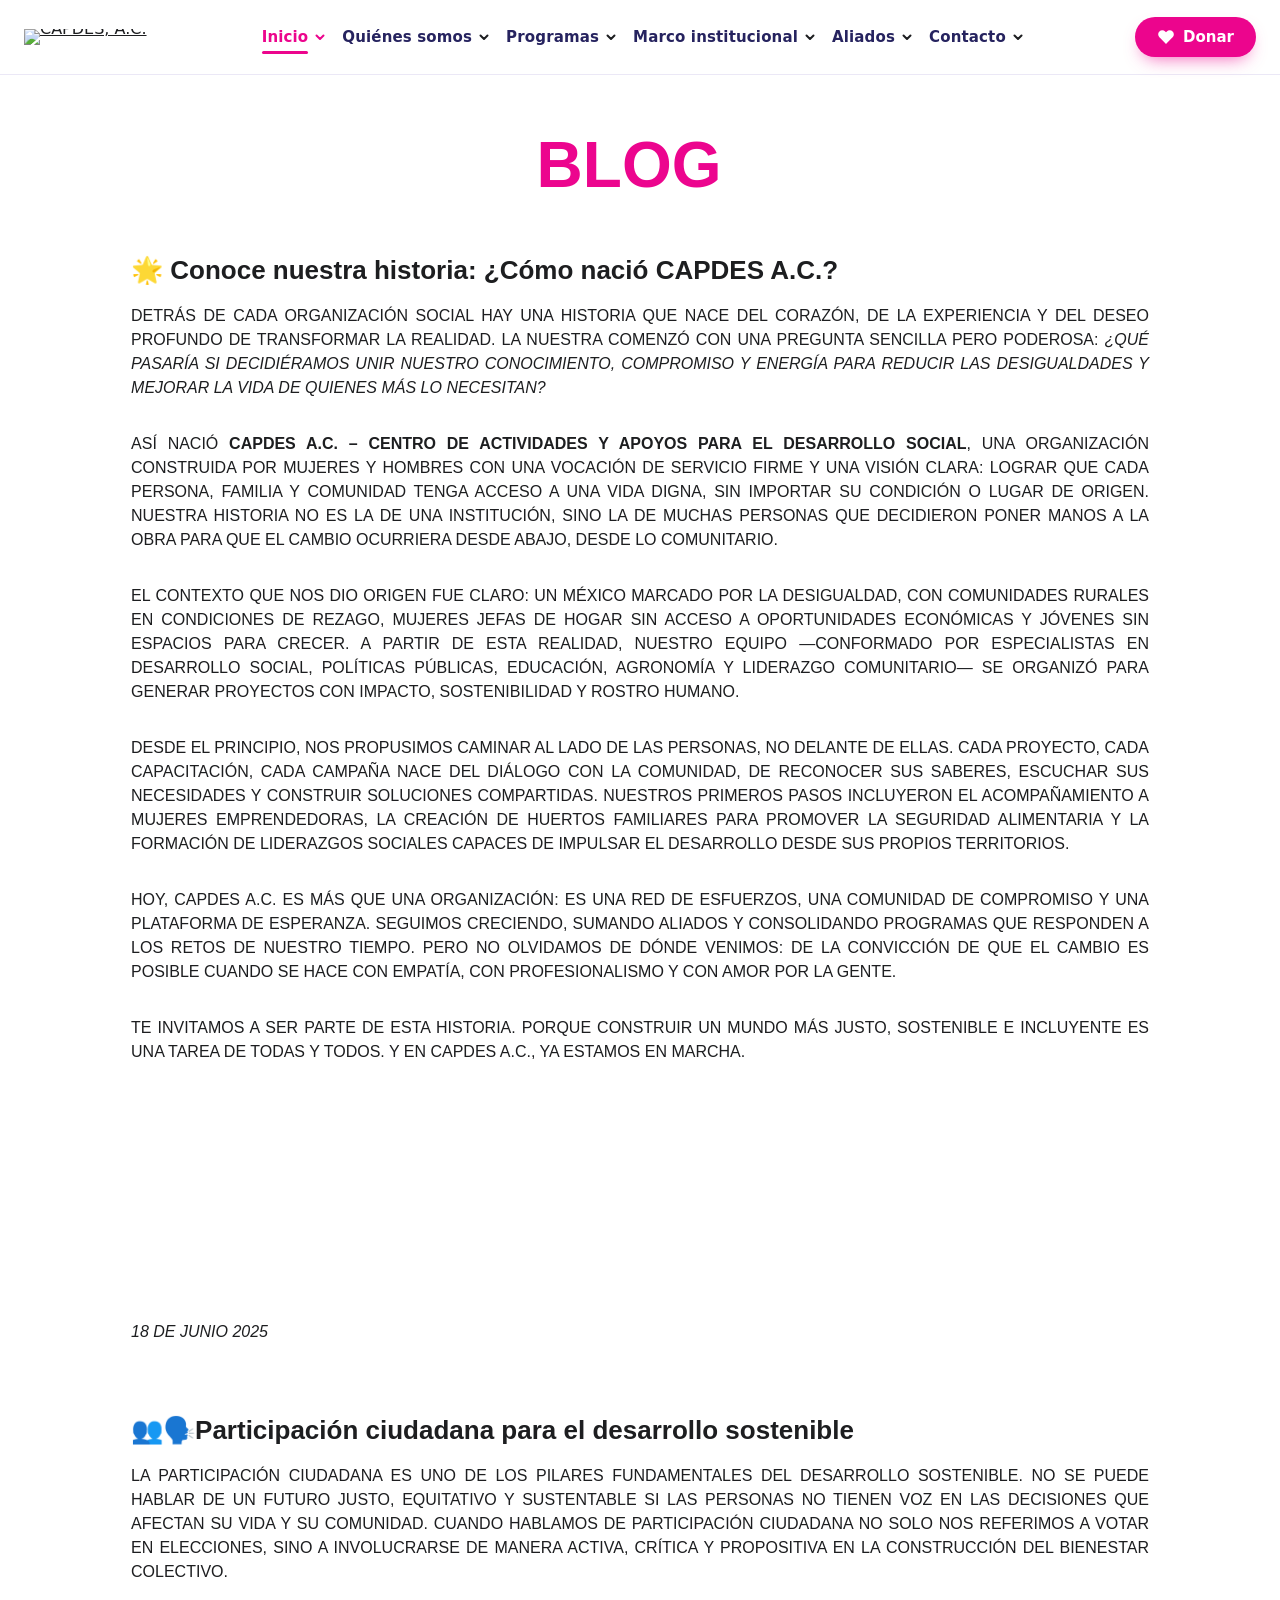
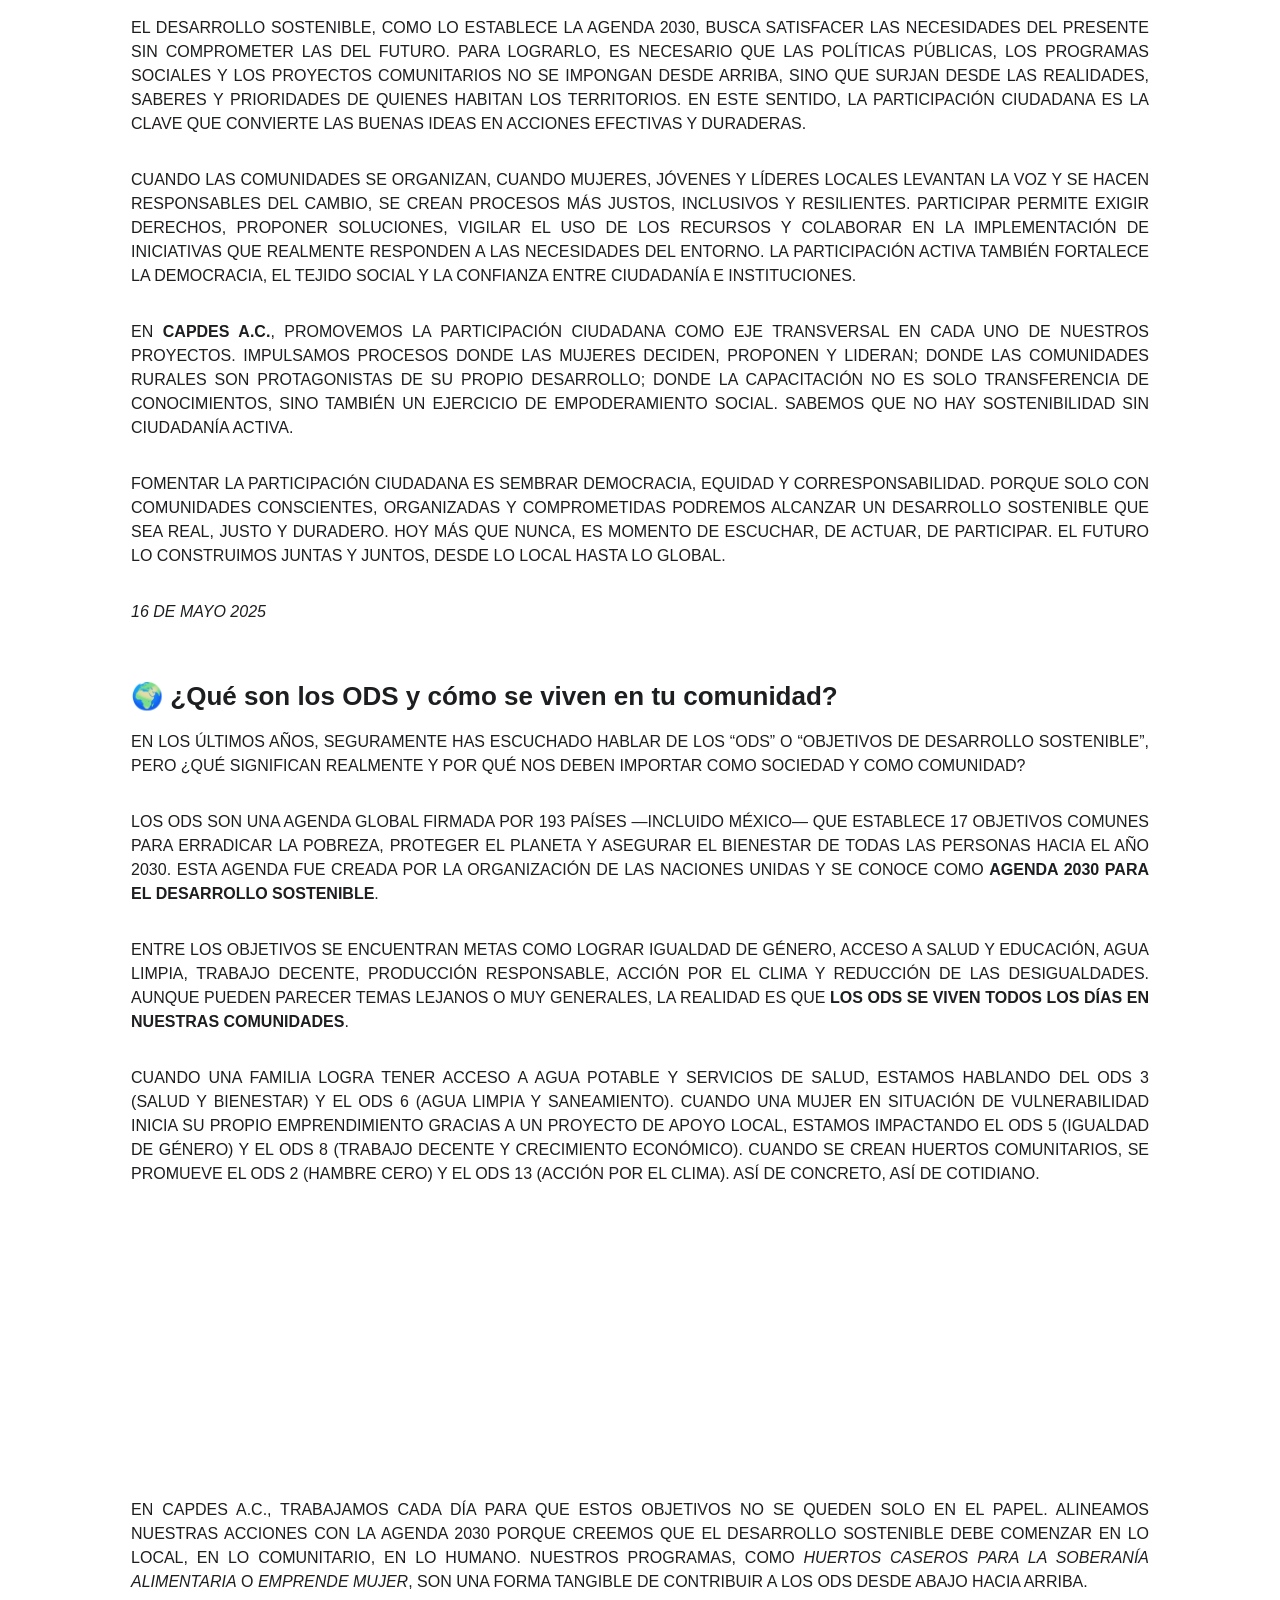
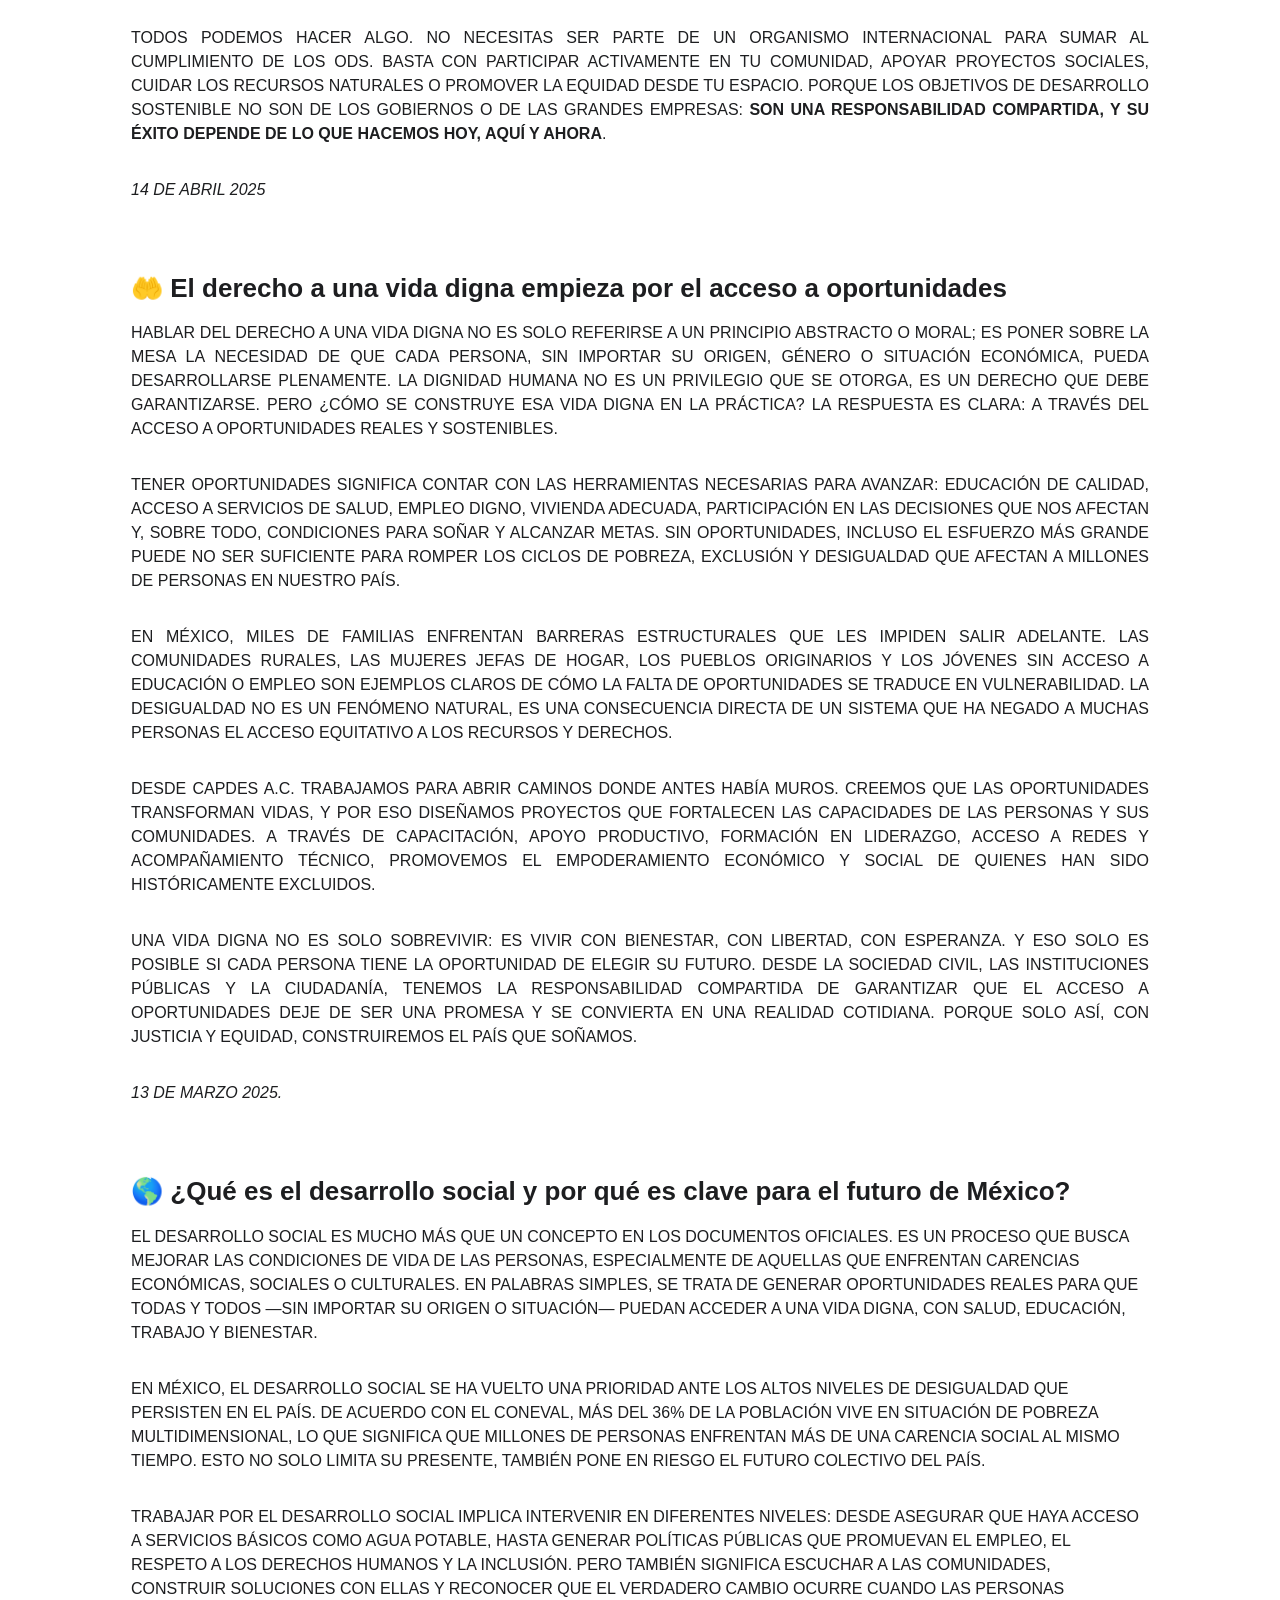
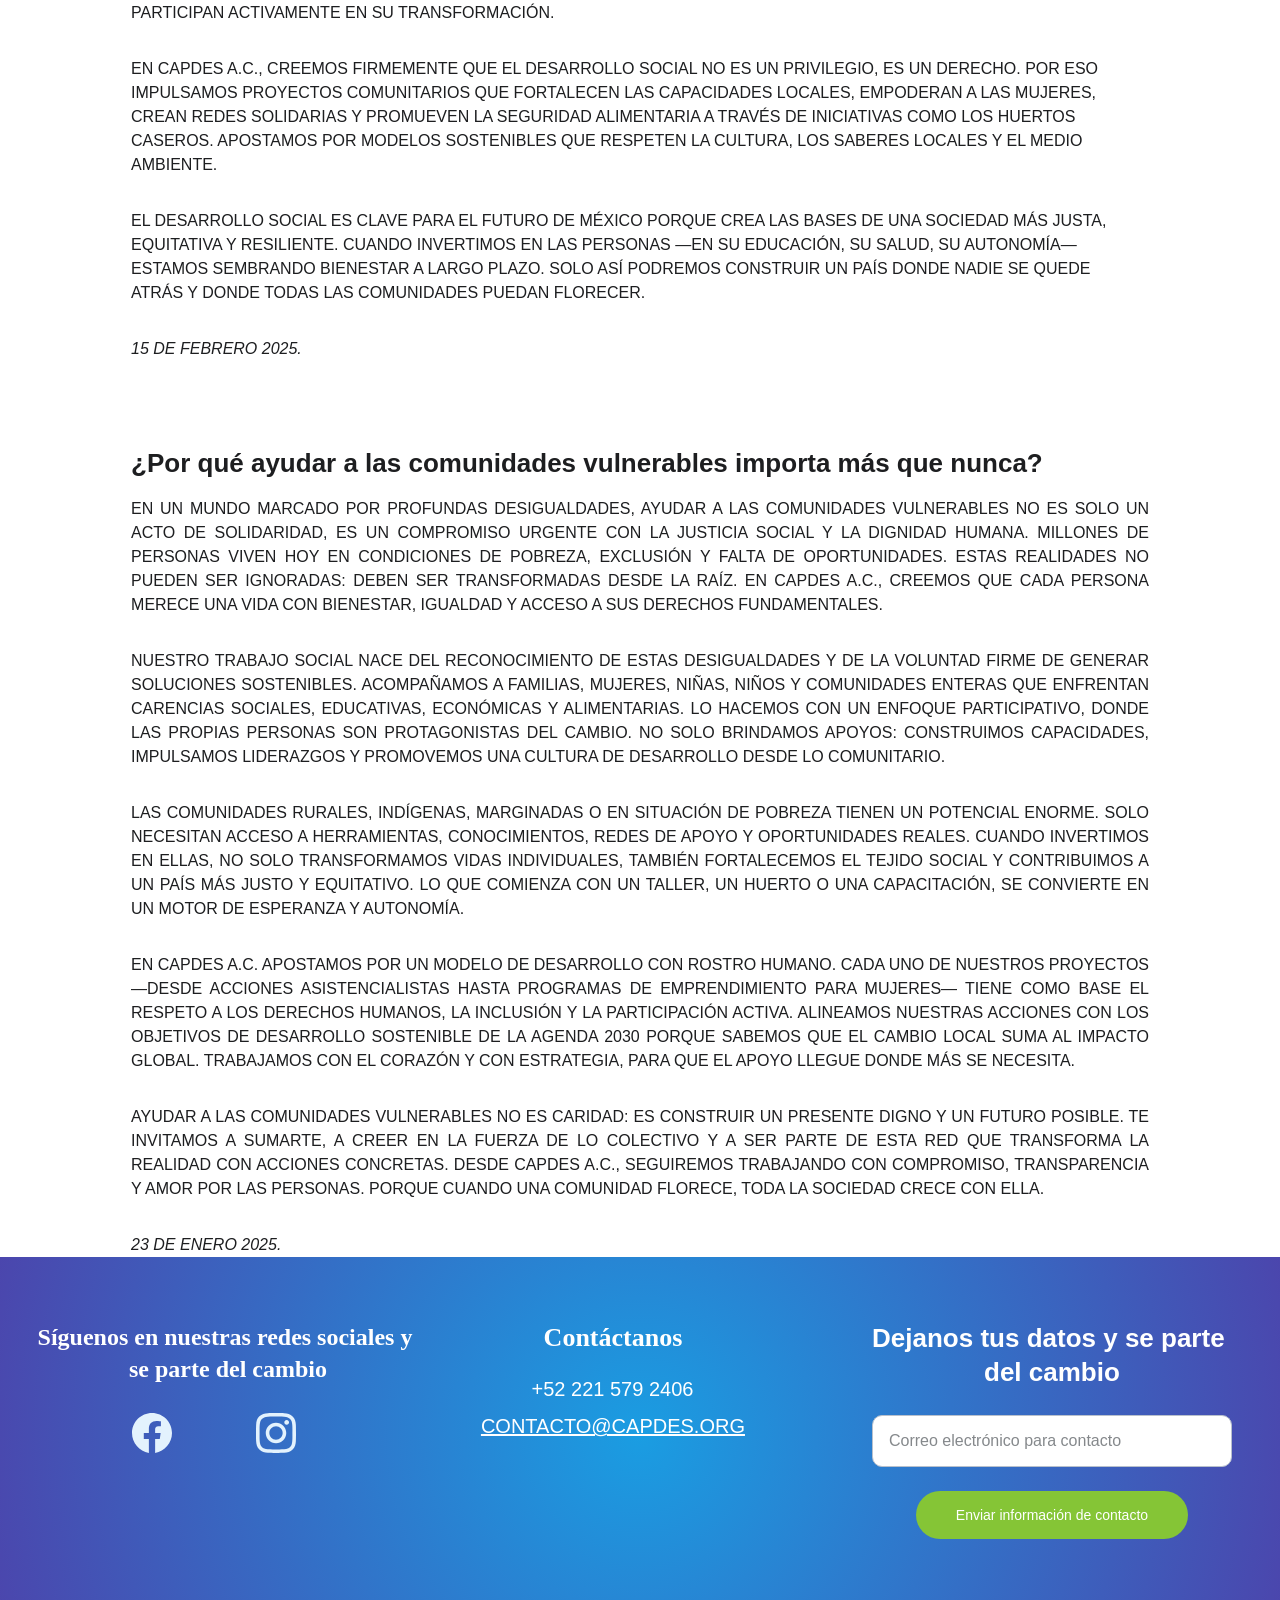
==== commit c0328587: "version 1.1" ====
--- a/blog.html
+++ b/blog.html
@@ -6,23 +6,11 @@
 			if (postPublishDate && currentDate < postPublishDate) {
 				window.location.replace('/');
 			}
-		})();</script><link rel="stylesheet" href="css/main.css"><link rel="stylesheet" href="css/cookieconsent.css"><style>:root{--color-meteorite-dark:#2f1c6a;--color-meteorite-dark-2:#1f1346;--color-meteorite:#8c85ff;--color-meteorite-light:#d5dfff;--color-primary-dark:#5025d1;--color-primary:#673de6;--color-primary-light:#ebe4ff;--color-primary-charts:#b39ef3;--color-danger-dark:#d63163;--color-danger:#fc5185;--color-danger-light:#ffe8ef;--color-danger-charts:#fea8c2;--color-warning-dark:#fea419;--color-warning-dark-2:#9f6000;--color-warning-charts:#ffd28c;--color-warning:#ffcd35;--color-warning-light:#fff8e2;--color-success-dark:#008361;--color-success:#00b090;--color-success-light:#def4f0;--color-dark:#1d1e20;--color-black:#18181a;--color-gray-dark:#36344d;--color-gray:#727586;--color-gray-border:#dadce0;--color-gray-light:#f2f3f6;--color-light:#fff;--color-azure:#357df9;--color-azure-light:#e3ebf9;--color-azure-dark:#265ab2;--color-indigo:#6366f1;--color-neutral-200:#d8dae0}.whats-app-bubble{z-index:19;cursor:pointer;border-radius:100px;display:flex;position:fixed;bottom:24px;right:20px;box-shadow:0 4px 12px #00000026}#wtpQualitySign_fixedCSS,#wtpQualitySign_popupCSS{bottom:10px!important}#wtpQualitySign_fixedCSS{z-index:17!important}#wtpQualitySign_popupCSS{z-index:18!important}
-</style></head><body><div><style>astro-island,astro-slot,astro-static-slot{display:contents}</style><script>(()=>{var e=async t=>{await(await t())()};(self.Astro||(self.Astro={})).only=e;window.dispatchEvent(new Event("astro:only"));})();</script><script>(()=>{var g=Object.defineProperty;var w=(a,s,c)=>s in a?g(a,s,{enumerable:!0,configurable:!0,writable:!0,value:c}):a[s]=c;var l=(a,s,c)=>w(a,typeof s!="symbol"?s+"":s,c);var E=new Set(["__proto__","constructor","prototype"]);{let a={0:t=>y(t),1:t=>c(t),2:t=>new RegExp(t),3:t=>new Date(t),4:t=>new Map(c(t)),5:t=>new Set(c(t)),6:t=>BigInt(t),7:t=>new URL(t),8:t=>new Uint8Array(t),9:t=>new Uint16Array(t),10:t=>new Uint32Array(t),11:t=>Number.POSITIVE_INFINITY*t},s=t=>{let[p,e]=t;return p in a?a[p](e):void 0},c=t=>t.map(s),y=t=>typeof t!="object"||t===null?t:Object.fromEntries(Object.entries(t).map(([p,e])=>[p,s(e)]));class f extends HTMLElement{constructor(){super(...arguments);l(this,"Component");l(this,"hydrator");l(this,"hydrate",async()=>{var b;if(!this.hydrator||!this.isConnected)return;let e=(b=this.parentElement)==null?void 0:b.closest("astro-island[ssr]");if(e){e.addEventListener("astro:hydrate",this.hydrate,{once:!0});return}let r=this.querySelectorAll("astro-slot"),n={},d=this.querySelectorAll("template[data-astro-template]");for(let o of d){let i=o.closest(this.tagName);i!=null&&i.isSameNode(this)&&(n[o.getAttribute("data-astro-template")||"default"]=o.innerHTML,o.remove())}for(let o of r){let i=o.closest(this.tagName);i!=null&&i.isSameNode(this)&&(n[o.getAttribute("name")||"default"]=o.innerHTML)}let u;try{u=this.hasAttribute("props")?y(JSON.parse(this.getAttribute("props"))):{}}catch(o){let i=this.getAttribute("component-url")||"<unknown>",v=this.getAttribute("component-export");throw v&&(i+=` (export ${v})`),console.error(`[hydrate] Error parsing props for component ${i}`,this.getAttribute("props"),o),o}let h;await this.hydrator(this)(this.Component,u,n,{client:this.getAttribute("client")}),this.removeAttribute("ssr"),this.dispatchEvent(new CustomEvent("astro:hydrate"))});l(this,"unmount",()=>{this.isConnected||this.dispatchEvent(new CustomEvent("astro:unmount"))})}disconnectedCallback(){document.removeEventListener("astro:after-swap",this.unmount),document.addEventListener("astro:after-swap",this.unmount,{once:!0})}connectedCallback(){if(!this.hasAttribute("await-children")||document.readyState==="interactive"||document.readyState==="complete")this.childrenConnectedCallback();else{let e=()=>{document.removeEventListener("DOMContentLoaded",e),r.disconnect(),this.childrenConnectedCallback()},r=new MutationObserver(()=>{var n;((n=this.lastChild)==null?void 0:n.nodeType)===Node.COMMENT_NODE&&this.lastChild.nodeValue==="astro:end"&&(this.lastChild.remove(),e())});r.observe(this,{childList:!0}),document.addEventListener("DOMContentLoaded",e)}}async childrenConnectedCallback(){let e=this.getAttribute("before-hydration-url");e&&await import(e),this.start()}getRetryImportUrl(e){let r=new URL(e,document.baseURI);return r.searchParams.set("astro-retry",Date.now().toString()),r.toString()}async importWithRetry(e){try{return await import(e)}catch(r){return await new Promise(n=>setTimeout(n,1e3)),import(this.getRetryImportUrl(e))}}handleHydrationError(e){let r=this.getAttribute("component-url"),n=new CustomEvent("astro:hydration-error",{cancelable:!0,bubbles:!0,composed:!0,detail:{error:e,componentUrl:r}});this.dispatchEvent(n)&&console.error(`[astro-island] Error hydrating ${r}`,e)}async start(){let e=JSON.parse(this.getAttribute("opts")),r=this.getAttribute("client");if(Astro[r]===void 0){window.addEventListener(`astro:${r}`,()=>this.start(),{once:!0});return}try{await Astro[r](async()=>{let n=this.getAttribute("renderer-url");try{let[d,{default:u}]=await Promise.all([this.importWithRetry(this.getAttribute("component-url")),n?this.importWithRetry(n):Promise.resolve({default:()=>()=>{}})]),h=this.getAttribute("component-export")||"default";if(h.includes(".")){this.Component=d;for(let m of h.split(".")){if(E.has(m)||!this.Component||typeof this.Component!="object"&&typeof this.Component!="function"||!Object.hasOwn(this.Component,m))throw new Error(`Invalid component export path: ${h}`);this.Component=this.Component[m]}}else{if(E.has(h))throw new Error(`Invalid component export path: ${h}`);this.Component=d[h]}return this.hydrator=u,this.hydrate}catch(d){return this.handleHydrationError(d),()=>{}}},e,this)}catch(n){this.handleHydrationError(n)}}attributeChangedCallback(){this.hydrate()}}l(f,"observedAttributes",["props"]),customElements.get("astro-island")||customElements.define("astro-island",f)}})();</script><astro-island uid="Z1Fo7Fk" component-url="/_astro-1791477990686/ClientHead.DNKwh6V2.js" component-export="default" renderer-url="/_astro-1791477990686/client.BuD5P5zy.js" props="{&quot;page-noindex&quot;:[0,false],&quot;canonical-url&quot;:[0,&quot;https://capdes.org/blog&quot;],&quot;site-meta&quot;:[0,{&quot;version&quot;:[0,202],&quot;template&quot;:[0,&quot;aigenerated&quot;],&quot;metaTitle&quot;:[0,&quot;CAPDES, A.C&quot;],&quot;buttonSetId&quot;:[0,&quot;0&quot;],&quot;aiWebsiteType&quot;:[0,&quot;Business&quot;],&quot;defaultLocale&quot;:[0,&quot;system&quot;],&quot;ecommerceType&quot;:[0,&quot;zyro&quot;],&quot;salesChannelId&quot;:[0,&quot;scha_01M39SZ2ZSERY988TX3Z83Y92Y&quot;],&quot;ecommerceStoreId&quot;:[0,&quot;store_01JYMJSTGNK2SGEKBNT5RRBTM4&quot;],&quot;isPrivateModeActive&quot;:[0,false],&quot;demoEcommerceStoreId&quot;:[0,&quot;demo_01G0E9P2R0CFTNBWEEFCEV8EG5&quot;],&quot;shouldAddWWWPrefixToDomain&quot;:[0,false]}],&quot;domain&quot;:[0,&quot;capdes.org&quot;]}" ssr client="only" opts="{&quot;name&quot;:&quot;ClientHead&quot;,&quot;value&quot;:&quot;vue&quot;}"></astro-island><script>(()=>{var e=async t=>{await(await t())()};(self.Astro||(self.Astro={})).load=e;window.dispatchEvent(new Event("astro:load"));})();</script><astro-island uid="Z1JUkL1" prefix="s1" component-url="/_astro-1791477990686/Page.CaBDtV9T.js" component-export="default" renderer-url="/_astro-1791477990686/client.BuD5P5zy.js" props="{&quot;pageData&quot;:[0,{&quot;pages&quot;:[0,{&quot;zn3XDj&quot;:[0,{&quot;meta&quot;:[0,{&quot;noindex&quot;:[0,false],&quot;password&quot;:[0,&quot;&quot;],&quot;ogImageAlt&quot;:[0,&quot;&quot;],&quot;passwordDesign&quot;:[0,&quot;default&quot;],&quot;passwordBackText&quot;:[0,&quot;Volver a&quot;],&quot;passwordButtonText&quot;:[0,&quot;Ingresar&quot;],&quot;passwordHeadingText&quot;:[0,&quot;Área de visitante&quot;],&quot;passwordSubheadingText&quot;:[0,&quot;Por favor, ingresa la contraseña para acceder a la página&quot;],&quot;passwordPlaceholderText&quot;:[0,&quot;Ingresa la contraseña&quot;]}],&quot;name&quot;:[0,&quot;BLOG&quot;],&quot;slug&quot;:[0,&quot;blog&quot;],&quot;type&quot;:[0,&quot;default&quot;],&quot;blocks&quot;:[1,[[0,&quot;zapxkx&quot;]]]}],&quot;zvbggW&quot;:[0,{&quot;type&quot;:[0,&quot;default&quot;],&quot;name&quot;:[0,&quot;Proyectos-EmpoderamientoEconomico&quot;],&quot;slug&quot;:[0,&quot;proyectos-empoderamientoeconomico&quot;]}],&quot;ai-15zDH&quot;:[0,{&quot;type&quot;:[0,&quot;default&quot;],&quot;name&quot;:[0,&quot;Inicio&quot;],&quot;slug&quot;:[0,&quot;inicio&quot;]}],&quot;ai-7_vJN&quot;:[0,{&quot;type&quot;:[0,&quot;default&quot;],&quot;name&quot;:[0,&quot;Programas&quot;],&quot;slug&quot;:[0,&quot;programas&quot;]}],&quot;ai-QA7wJ&quot;:[0,{&quot;type&quot;:[0,&quot;default&quot;],&quot;name&quot;:[0,&quot;Contacto&quot;],&quot;slug&quot;:[0,&quot;contacto&quot;]}],&quot;ai-f7xbA&quot;:[0,{&quot;type&quot;:[0,&quot;default&quot;],&quot;name&quot;:[0,&quot;Quienes somos&quot;],&quot;slug&quot;:[0,&quot;quienes-somos&quot;]}],&quot;ai-zaZir&quot;:[0,{&quot;type&quot;:[0,&quot;default&quot;],&quot;name&quot;:[0,&quot;Marco institucional&quot;],&quot;slug&quot;:[0,&quot;marco-institucional&quot;]}],&quot;prod_01JYMKJX7XCM2KB75WRCPS8RVN&quot;:[0,{&quot;name&quot;:[0,&quot;Dona para que más jóvenes y mujeres tengan oportunidad de mejorar sus condiciones de su vida&quot;],&quot;type&quot;:[0,&quot;ecommerce-dynamic-product&quot;],&quot;blocks&quot;:[1,[[0,&quot;zwXG0m&quot;]]],&quot;productId&quot;:[0,&quot;prod_01JYMKJX7XCM2KB75WRCPS8RVN&quot;],&quot;hiddenSlots&quot;:[1,[]],&quot;slug&quot;:[0,&quot;dona-para-que-mas-jovenes-y-mujeres-tengan-oportunidad-de-mejorar-sus-condiciones-de-su-vida&quot;],&quot;meta&quot;:[0,{&quot;title&quot;:[0,&quot;Dona para que más jóvenes y mujeres tengan oportunidad de mejorar sus condiciones de su vida&quot;]}]}],&quot;prod_01JYMJSTKHYCHFKA3BFB7859MK&quot;:[0,{&quot;name&quot;:[0,&quot;Donativo &quot;],&quot;type&quot;:[0,&quot;ecommerce-dynamic-product&quot;],&quot;blocks&quot;:[1,[[0,&quot;zwXG0m&quot;]]],&quot;productId&quot;:[0,&quot;prod_01JYMJSTKHYCHFKA3BFB7859MK&quot;],&quot;hiddenSlots&quot;:[1,[]],&quot;slug&quot;:[0,&quot;face-serum-gxrcld&quot;],&quot;meta&quot;:[0,{&quot;title&quot;:[0,&quot;Donativo &quot;],&quot;description&quot;:[0,&quot;The product description should talk about the product in a truthful yet flattering way. Remember to include information that the potential buyer would need, for example, details on sizing, color, and function. Volume: 50ml&quot;]}]}],&quot;prod_01JYMJSTKX3QP7KHZB9GTP7XXY&quot;:[0,{&quot;name&quot;:[0,&quot;Donativo&quot;],&quot;type&quot;:[0,&quot;ecommerce-dynamic-product&quot;],&quot;blocks&quot;:[1,[[0,&quot;zwXG0m&quot;]]],&quot;productId&quot;:[0,&quot;prod_01JYMJSTKX3QP7KHZB9GTP7XXY&quot;],&quot;hiddenSlots&quot;:[1,[]],&quot;slug&quot;:[0,&quot;handmade-vase-slowpy&quot;],&quot;meta&quot;:[0,{&quot;title&quot;:[0,&quot;Donativo&quot;],&quot;description&quot;:[0,&quot;The product description should talk about the product in a truthful yet flattering way. Remember to include information that the potential buyer would need, for example details on sizing, color, and function. Material: Ceramic. Color: White&quot;]}]}],&quot;prod_01JYMJSTM7E64SA8SV64A2YXYR&quot;:[0,{&quot;name&quot;:[0,&quot;Donativo&quot;],&quot;type&quot;:[0,&quot;ecommerce-dynamic-product&quot;],&quot;blocks&quot;:[1,[[0,&quot;zwXG0m&quot;]]],&quot;productId&quot;:[0,&quot;prod_01JYMJSTM7E64SA8SV64A2YXYR&quot;],&quot;hiddenSlots&quot;:[1,[]],&quot;slug&quot;:[0,&quot;hand-soap-giguos&quot;],&quot;meta&quot;:[0,{&quot;title&quot;:[0,&quot;Donativo&quot;],&quot;description&quot;:[0,&quot;The product description should talk about the product in a truthful yet flattering way. Remember to include information that the potential buyer would need, for example details on sizing, color, and function. Volume: 100 ml&quot;]}]}],&quot;prod_01JYMJSTMFMKQEQZ6Q8095ES13&quot;:[0,{&quot;name&quot;:[0,&quot;Donativo&quot;],&quot;type&quot;:[0,&quot;ecommerce-dynamic-product&quot;],&quot;blocks&quot;:[1,[[0,&quot;zwXG0m&quot;]]],&quot;productId&quot;:[0,&quot;prod_01JYMJSTMFMKQEQZ6Q8095ES13&quot;],&quot;hiddenSlots&quot;:[1,[]],&quot;slug&quot;:[0,&quot;set-of-plates-cxlzwx&quot;],&quot;meta&quot;:[0,{&quot;title&quot;:[0,&quot;Donativo&quot;],&quot;description&quot;:[0,&quot;The product description should talk about the product in a truthful yet flattering way. Remember to include information that the potential buyer would need, for example, details on sizing, color, and function. Material: Ceramic. Color: Beige&quot;]}]}],&quot;prod_01JYMJSTSVHF15KYS97ES7FG4Y&quot;:[0,{&quot;name&quot;:[0,&quot;Donativo&quot;],&quot;type&quot;:[0,&quot;ecommerce-dynamic-product&quot;],&quot;blocks&quot;:[1,[[0,&quot;zwXG0m&quot;]]],&quot;productId&quot;:[0,&quot;prod_01JYMJSTSVHF15KYS97ES7FG4Y&quot;],&quot;hiddenSlots&quot;:[1,[]],&quot;slug&quot;:[0,&quot;sunglasses-iubjnq&quot;],&quot;meta&quot;:[0,{&quot;title&quot;:[0,&quot;Donativo&quot;],&quot;description&quot;:[0,&quot;The product description should talk about the product in a truthful yet flattering way. Remember to include information that the potential buyer would need, for example details on sizing, color, and function. Material: Stainless Steel. Color: Black&quot;]}]}],&quot;prod_01JYMJSTT3Y6X9EA5AVCX5EMEA&quot;:[0,{&quot;name&quot;:[0,&quot;Donativo&quot;],&quot;type&quot;:[0,&quot;ecommerce-dynamic-product&quot;],&quot;blocks&quot;:[1,[[0,&quot;zwXG0m&quot;]]],&quot;productId&quot;:[0,&quot;prod_01JYMJSTT3Y6X9EA5AVCX5EMEA&quot;],&quot;hiddenSlots&quot;:[1,[]],&quot;slug&quot;:[0,&quot;wooden-chair-mopukh&quot;],&quot;meta&quot;:[0,{&quot;title&quot;:[0,&quot;Donativo&quot;],&quot;description&quot;:[0,&quot;The product description should talk about the product in a truthful yet flattering way. Remember to include information that the potential buyer would need, for example, details on sizing, color, and function. Material: Pine Wood. Width: 50 cm. Height: 78 cm&quot;]}]}]}],&quot;blocks&quot;:[0,{&quot;header&quot;:[0,{&quot;slot&quot;:[0,&quot;header&quot;],&quot;type&quot;:[0,&quot;BlockNavigation&quot;],&quot;mobile&quot;:[0,{&quot;height&quot;:[0,123],&quot;logoHeight&quot;:[0,75]}],&quot;desktop&quot;:[0,{&quot;height&quot;:[0,207],&quot;logoHeight&quot;:[0,143]}],&quot;settings&quot;:[0,{&quot;styles&quot;:[0,{&quot;width&quot;:[0,&quot;1240px&quot;],&quot;padding&quot;:[0,&quot;32px 16px 32px 16px&quot;],&quot;m-padding&quot;:[0,&quot;24px 16px 24px 16px&quot;],&quot;logo-width&quot;:[0,&quot;264px&quot;],&quot;cartIconSize&quot;:[0,&quot;24px&quot;],&quot;link-spacing&quot;:[0,&quot;22px&quot;],&quot;m-logo-width&quot;:[0,&quot;138.644px&quot;],&quot;m-link-spacing&quot;:[0,&quot;20px&quot;],&quot;element-spacing&quot;:[0,&quot;26px&quot;],&quot;logoTextFontSize&quot;:[0,32],&quot;contrastBackgroundColor&quot;:[0,&quot;rgb(224, 224, 224)&quot;]}],&quot;logoAlt&quot;:[0,&quot;&quot;],&quot;cartText&quot;:[0,&quot;&quot;],&quot;isSticky&quot;:[0,false],&quot;logoText&quot;:[0,&quot;CAPDES, A.C&quot;],&quot;showLogo&quot;:[0,true],&quot;headerLayout&quot;:[0,&quot;desktop-1&quot;],&quot;isCartVisible&quot;:[0,false],&quot;logoImagePath&quot;:[0,&quot;logocapdesa.c-yfb19wu0yFQLv0Rh.png&quot;],&quot;mHeaderLayout&quot;:[0,&quot;mobile-1&quot;],&quot;logoImageOrigin&quot;:[0,&quot;assets&quot;],&quot;selectedLogoType&quot;:[0,&quot;image&quot;],&quot;mobileLinksAlignment&quot;:[0,&quot;right&quot;]}],&quot;zindexes&quot;:[1,[[0,&quot;z5rVYa&quot;]]],&quot;background&quot;:[0,{&quot;color&quot;:[0,&quot;rgb(255, 255, 255)&quot;],&quot;current&quot;:[0,&quot;color&quot;],&quot;isTransparent&quot;:[0,false]}],&quot;components&quot;:[1,[[0,&quot;z5rVYa&quot;]]],&quot;fontFamily&quot;:[0,&quot;Poppins&quot;],&quot;fontWeight&quot;:[0,400],&quot;logoAspectRatio&quot;:[0,1.8516483516483515],&quot;navLinkTextColor&quot;:[0,&quot;rgb(26, 157, 226)&quot;],&quot;navLinkTextColorHover&quot;:[0,&quot;rgb(236, 5, 141)&quot;]}],&quot;zSiG-O&quot;:[0,{&quot;slot&quot;:[0,&quot;footer&quot;],&quot;type&quot;:[0,&quot;BlockLayout&quot;],&quot;mobile&quot;:[0,{&quot;minHeight&quot;:[0,20]}],&quot;desktop&quot;:[0,{&quot;minHeight&quot;:[0,354.96875]}],&quot;settings&quot;:[0,{&quot;styles&quot;:[0,{&quot;cols&quot;:[0,&quot;12&quot;],&quot;rows&quot;:[0,10],&quot;width&quot;:[0,&quot;1224px&quot;],&quot;m-rows&quot;:[0,&quot;1&quot;],&quot;col-gap&quot;:[0,&quot;24px&quot;],&quot;row-gap&quot;:[0,&quot;16px&quot;],&quot;row-size&quot;:[0,&quot;48px&quot;],&quot;column-gap&quot;:[0,&quot;24px&quot;],&quot;block-padding&quot;:[0,&quot;16px 0 16px 0&quot;],&quot;m-block-padding&quot;:[0,&quot;40px 16px 40px 16px&quot;]}]}],&quot;zindexes&quot;:[1,[[0,&quot;zpP6Gy&quot;],[0,&quot;zZ5g7k&quot;],[0,&quot;z_yyao&quot;],[0,&quot;zETyEt&quot;],[0,&quot;z32w7z&quot;],[0,&quot;zysvRG&quot;],[0,&quot;z7Rzje&quot;],[0,&quot;z3auyZ&quot;],[0,&quot;zNimG7&quot;]]],&quot;background&quot;:[0,{&quot;color&quot;:[0,&quot;rgb(75, 69, 173)&quot;],&quot;current&quot;:[0,&quot;gradient&quot;],&quot;gradient&quot;:[0,{&quot;type&quot;:[0,&quot;radial&quot;],&quot;angle&quot;:[0,135],&quot;colors&quot;:[1,[[0,{&quot;value&quot;:[0,&quot;rgb(26, 157, 226)&quot;]}],[0,{&quot;value&quot;:[0,&quot;rgb(75, 70, 173)&quot;]}]]],&quot;isAnimated&quot;:[0,false]}]}],&quot;components&quot;:[1,[[0,&quot;zpP6Gy&quot;],[0,&quot;zZ5g7k&quot;],[0,&quot;z_yyao&quot;],[0,&quot;zETyEt&quot;],[0,&quot;z32w7z&quot;],[0,&quot;zysvRG&quot;],[0,&quot;z7Rzje&quot;],[0,&quot;z3auyZ&quot;],[0,&quot;zNimG7&quot;]]],&quot;initialBlockId&quot;:[0,&quot;W7N_1fYuy&quot;]}],&quot;zapxkx&quot;:[0,{&quot;type&quot;:[0,&quot;BlockLayout&quot;],&quot;mobile&quot;:[0,{&quot;minHeight&quot;:[0,464]}],&quot;desktop&quot;:[0,{&quot;minHeight&quot;:[0,5478]}],&quot;settings&quot;:[0,{&quot;styles&quot;:[0,{&quot;block-padding&quot;:[0,&quot;16px 0 16px 0&quot;],&quot;m-block-padding&quot;:[0,&quot;16px&quot;]}]}],&quot;zindexes&quot;:[1,[[0,&quot;zrKmAw&quot;],[0,&quot;zBKUw2&quot;],[0,&quot;zwZWhR&quot;],[0,&quot;zwmGNb&quot;],[0,&quot;z8pcmZ&quot;],[0,&quot;zMsV5a&quot;],[0,&quot;z0UpAS&quot;],[0,&quot;zRy_Ne&quot;]]],&quot;background&quot;:[0,{&quot;path&quot;:[0,&quot;logo-capdes-a.c-2-m5Kwana2RbcqDZJa.png&quot;],&quot;color&quot;:[0,&quot;rgb(221, 229, 235)&quot;],&quot;image&quot;:[0,&quot;https://assets.zyrosite.com/AQEyaZVx1MiRWvDV/logo-capdes-a.c-2-m5Kwana2RbcqDZJa.png&quot;],&quot;origin&quot;:[0,&quot;assets&quot;],&quot;current&quot;:[0,&quot;image&quot;],&quot;overlay-opacity&quot;:[0,&quot;0.00&quot;]}],&quot;components&quot;:[1,[[0,&quot;zrKmAw&quot;],[0,&quot;zBKUw2&quot;],[0,&quot;zwZWhR&quot;],[0,&quot;zwmGNb&quot;],[0,&quot;z8pcmZ&quot;],[0,&quot;zMsV5a&quot;],[0,&quot;z0UpAS&quot;],[0,&quot;zRy_Ne&quot;]]]}]}],&quot;elements&quot;:[0,{&quot;z0UpAS&quot;:[0,{&quot;type&quot;:[0,&quot;GridTextBox&quot;],&quot;mobile&quot;:[0,{&quot;top&quot;:[0,14013],&quot;left&quot;:[0,0],&quot;width&quot;:[0,328],&quot;height&quot;:[0,1646]}],&quot;content&quot;:[0,&quot;&lt;h5 dir=\&quot;auto\&quot;&gt;🌎 ¿Qué es el desarrollo social y por qué es clave para el futuro de México?&lt;/h5&gt;&lt;p class=\&quot;body\&quot; dir=\&quot;auto\&quot;&gt;El desarrollo social es mucho más que un concepto en los documentos oficiales. Es un proceso que busca mejorar las condiciones de vida de las personas, especialmente de aquellas que enfrentan carencias económicas, sociales o culturales. En palabras simples, se trata de generar oportunidades reales para que todas y todos —sin importar su origen o situación— puedan acceder a una vida digna, con salud, educación, trabajo y bienestar.&lt;/p&gt;&lt;p class=\&quot;body\&quot; dir=\&quot;auto\&quot;&gt;En México, el desarrollo social se ha vuelto una prioridad ante los altos niveles de desigualdad que persisten en el país. De acuerdo con el CONEVAL, más del 36% de la población vive en situación de pobreza multidimensional, lo que significa que millones de personas enfrentan más de una carencia social al mismo tiempo. Esto no solo limita su presente, también pone en riesgo el futuro colectivo del país.&lt;/p&gt;&lt;p class=\&quot;body\&quot; dir=\&quot;auto\&quot;&gt;Trabajar por el desarrollo social implica intervenir en diferentes niveles: desde asegurar que haya acceso a servicios básicos como agua potable, hasta generar políticas públicas que promuevan el empleo, el respeto a los derechos humanos y la inclusión. Pero también significa escuchar a las comunidades, construir soluciones con ellas y reconocer que el verdadero cambio ocurre cuando las personas participan activamente en su transformación.&lt;/p&gt;&lt;p class=\&quot;body\&quot; dir=\&quot;auto\&quot;&gt;En CAPDES A.C., creemos firmemente que el desarrollo social no es un privilegio, es un derecho. Por eso impulsamos proyectos comunitarios que fortalecen las capacidades locales, empoderan a las mujeres, crean redes solidarias y promueven la seguridad alimentaria a través de iniciativas como los huertos caseros. Apostamos por modelos sostenibles que respeten la cultura, los saberes locales y el medio ambiente.&lt;/p&gt;&lt;p class=\&quot;body\&quot; dir=\&quot;auto\&quot;&gt;El desarrollo social es clave para el futuro de México porque crea las bases de una sociedad más justa, equitativa y resiliente. Cuando invertimos en las personas —en su educación, su salud, su autonomía— estamos sembrando bienestar a largo plazo. Solo así podremos construir un país donde nadie se quede atrás y donde todas las comunidades puedan florecer.&lt;/p&gt;&lt;p class=\&quot;body\&quot; dir=\&quot;auto\&quot;&gt;&lt;em&gt;15 de febrero 2025.&lt;/em&gt;&lt;/p&gt;&quot;],&quot;desktop&quot;:[0,{&quot;top&quot;:[0,3904],&quot;left&quot;:[0,103],&quot;width&quot;:[0,1018],&quot;height&quot;:[0,690]}],&quot;settings&quot;:[0,{&quot;styles&quot;:[0,{&quot;text&quot;:[0,&quot;left&quot;],&quot;align&quot;:[0,&quot;flex-start&quot;],&quot;justify&quot;:[0,&quot;flex-start&quot;],&quot;m-element-margin&quot;:[0,&quot;0 0 16px 0&quot;]}]}],&quot;animation&quot;:[0,{&quot;name&quot;:[0,&quot;slide&quot;],&quot;type&quot;:[0,&quot;global&quot;]}]}],&quot;z32w7z&quot;:[0,{&quot;type&quot;:[0,&quot;GridTextBox&quot;],&quot;mobile&quot;:[0,{&quot;top&quot;:[0,224],&quot;left&quot;:[0,0],&quot;width&quot;:[0,328],&quot;height&quot;:[0,24]}],&quot;content&quot;:[0,&quot;&lt;p dir=\&quot;auto\&quot; class=\&quot;body\&quot; style=\&quot;color: rgb(255, 255, 255); --lineHeightDesktop: 1.3; --fontSizeDesktop: 20px;\&quot;&gt;&lt;a href=\&quot;mailto:contacto@capdes.org\&quot;&gt;contacto@capdes.org&lt;/a&gt;&lt;/p&gt;&quot;],&quot;desktop&quot;:[0,{&quot;top&quot;:[0,155],&quot;left&quot;:[0,449],&quot;width&quot;:[0,272],&quot;height&quot;:[0,26]}],&quot;settings&quot;:[0,{&quot;styles&quot;:[0,{&quot;text&quot;:[0,&quot;center&quot;],&quot;align&quot;:[0,&quot;flex-start&quot;],&quot;justify&quot;:[0,&quot;center&quot;],&quot;m-element-margin&quot;:[0,&quot;0 0 24px 0&quot;]}]}],&quot;animation&quot;:[0,{&quot;name&quot;:[0,&quot;slide&quot;],&quot;type&quot;:[0,&quot;global&quot;]}],&quot;initialElementId&quot;:[0,&quot;fRoA6n-q74&quot;]}],&quot;z3auyZ&quot;:[0,{&quot;type&quot;:[0,&quot;GridTextBox&quot;],&quot;mobile&quot;:[0,{&quot;top&quot;:[0,480],&quot;left&quot;:[0,0],&quot;width&quot;:[0,328],&quot;height&quot;:[0,18]}],&quot;content&quot;:[0,&quot;&lt;p dir=\&quot;auto\&quot; class=\&quot;body\&quot; style=\&quot;color: rgb(255, 255, 255); --lineHeightMobile: 1.3; --lineHeightDesktop: 1.3; --fontSizeMobile: 14px; --fontSizeDesktop: 14px;\&quot;&gt;© CAPDES, A.C 2026. All rights reserved.&lt;/p&gt;&quot;],&quot;desktop&quot;:[0,{&quot;top&quot;:[0,337],&quot;left&quot;:[0,721],&quot;width&quot;:[0,503],&quot;height&quot;:[0,18]}],&quot;settings&quot;:[0,{&quot;styles&quot;:[0,{&quot;text&quot;:[0,&quot;right&quot;],&quot;align&quot;:[0,&quot;flex-start&quot;],&quot;m-text&quot;:[0,&quot;center&quot;],&quot;justify&quot;:[0,&quot;center&quot;],&quot;m-element-margin&quot;:[0,&quot;0 0 24px 0&quot;]}]}],&quot;animation&quot;:[0,{&quot;name&quot;:[0,&quot;slide&quot;],&quot;type&quot;:[0,&quot;global&quot;]}],&quot;initialElementId&quot;:[0,&quot;fRoA6n-q74&quot;]}],&quot;z5rVYa&quot;:[0,{&quot;type&quot;:[0,&quot;GridSocialIcons&quot;],&quot;links&quot;:[1,[[0,{&quot;svg&quot;:[0,&quot;&lt;svg xmlns=\&quot;http://www.w3.org/2000/svg\&quot; fill=\&quot;none\&quot; viewBox=\&quot;0 0 24 24\&quot; height=\&quot;24\&quot; width=\&quot;24\&quot;&gt;\n&lt;path fill=\&quot;currentColor\&quot; d=\&quot;M24 12.0726C24 5.44354 18.629 0.0725708 12 0.0725708C5.37097 0.0725708 0 5.44354 0 12.0726C0 18.0619 4.38823 23.0264 10.125 23.9274V15.5414H7.07661V12.0726H10.125V9.4287C10.125 6.42144 11.9153 4.76031 14.6574 4.76031C15.9706 4.76031 17.3439 4.99451 17.3439 4.99451V7.94612H15.8303C14.34 7.94612 13.875 8.87128 13.875 9.82015V12.0726H17.2031L16.6708 15.5414H13.875V23.9274C19.6118 23.0264 24 18.0619 24 12.0726Z\&quot;&gt;&lt;/path&gt;\n&lt;/svg&gt;\n&quot;],&quot;icon&quot;:[0,&quot;facebook&quot;],&quot;link&quot;:[0,&quot;https://www.facebook.com/capdes.ac&quot;]}],[0,{&quot;svg&quot;:[0,&quot;&lt;svg xmlns=\&quot;http://www.w3.org/2000/svg\&quot; fill=\&quot;none\&quot; viewBox=\&quot;0 0 24 24\&quot; height=\&quot;24\&quot; width=\&quot;24\&quot;&gt;\n&lt;path fill=\&quot;currentColor\&quot; d=\&quot;M12.0027 5.84808C8.59743 5.84808 5.85075 8.59477 5.85075 12C5.85075 15.4053 8.59743 18.1519 12.0027 18.1519C15.4079 18.1519 18.1546 15.4053 18.1546 12C18.1546 8.59477 15.4079 5.84808 12.0027 5.84808ZM12.0027 15.9996C9.80212 15.9996 8.00312 14.2059 8.00312 12C8.00312 9.7941 9.79677 8.00046 12.0027 8.00046C14.2086 8.00046 16.0022 9.7941 16.0022 12C16.0022 14.2059 14.2032 15.9996 12.0027 15.9996ZM19.8412 5.59644C19.8412 6.39421 19.1987 7.03135 18.4062 7.03135C17.6085 7.03135 16.9713 6.38885 16.9713 5.59644C16.9713 4.80402 17.6138 4.16153 18.4062 4.16153C19.1987 4.16153 19.8412 4.80402 19.8412 5.59644ZM23.9157 7.05277C23.8247 5.13063 23.3856 3.42801 21.9775 2.02522C20.5747 0.622429 18.8721 0.183388 16.9499 0.0870135C14.9689 -0.0254238 9.03112 -0.0254238 7.05008 0.0870135C5.1333 0.178034 3.43068 0.617075 2.02253 2.01986C0.614389 3.42265 0.180703 5.12527 0.0843279 7.04742C-0.0281093 9.02845 -0.0281093 14.9662 0.0843279 16.9472C0.175349 18.8694 0.614389 20.572 2.02253 21.9748C3.43068 23.3776 5.12794 23.8166 7.05008 23.913C9.03112 24.0254 14.9689 24.0254 16.9499 23.913C18.8721 23.822 20.5747 23.3829 21.9775 21.9748C23.3803 20.572 23.8193 18.8694 23.9157 16.9472C24.0281 14.9662 24.0281 9.03381 23.9157 7.05277ZM21.3564 19.0728C20.9388 20.1223 20.1303 20.9307 19.0755 21.3537C17.496 21.9802 13.7481 21.8356 12.0027 21.8356C10.2572 21.8356 6.50396 21.9748 4.92984 21.3537C3.88042 20.9361 3.07195 20.1276 2.64897 19.0728C2.02253 17.4934 2.16709 13.7455 2.16709 12C2.16709 10.2546 2.02789 6.50129 2.64897 4.92717C3.06659 3.87776 3.87507 3.06928 4.92984 2.6463C6.50931 2.01986 10.2572 2.16443 12.0027 2.16443C13.7481 2.16443 17.5014 2.02522 19.0755 2.6463C20.1249 3.06392 20.9334 3.8724 21.3564 4.92717C21.9828 6.50665 21.8383 10.2546 21.8383 12C21.8383 13.7455 21.9828 17.4987 21.3564 19.0728Z\&quot;&gt;&lt;/path&gt;\n&lt;/svg&gt;\n&quot;],&quot;icon&quot;:[0,&quot;instagram&quot;],&quot;link&quot;:[0,&quot;https://www.instagram.com/capdes.ac&quot;]}]]],&quot;mobile&quot;:[0,{&quot;top&quot;:[0,0],&quot;left&quot;:[0,0],&quot;width&quot;:[0,0],&quot;height&quot;:[0,0]}],&quot;desktop&quot;:[0,{&quot;top&quot;:[0,0],&quot;left&quot;:[0,0],&quot;width&quot;:[0,0],&quot;height&quot;:[0,0]}],&quot;settings&quot;:[0,{&quot;styles&quot;:[0,{&quot;align&quot;:[0,&quot;&quot;],&quot;justify&quot;:[0,&quot;center&quot;],&quot;icon-size&quot;:[0,&quot;29px&quot;],&quot;icon-color&quot;:[0,&quot;rgb(75, 69, 173)&quot;],&quot;icon-spacing&quot;:[0,&quot;space-around&quot;],&quot;icon-direction&quot;:[0,&quot;row&quot;],&quot;icon-color-hover&quot;:[0,&quot;rgb(236, 5, 142)&quot;],&quot;m-element-margin&quot;:[0,&quot;0 0 16px 0&quot;],&quot;space-between-icons&quot;:[0,&quot;20px&quot;]}],&quot;useBrandColors&quot;:[0,false]}],&quot;animation&quot;:[0,{&quot;name&quot;:[0,&quot;slide&quot;],&quot;type&quot;:[0,&quot;global&quot;]}]}],&quot;z7Rzje&quot;:[0,{&quot;type&quot;:[0,&quot;GridForm&quot;],&quot;formId&quot;:[0,&quot;Contact form&quot;],&quot;mobile&quot;:[0,{&quot;top&quot;:[0,329],&quot;left&quot;:[0,0],&quot;width&quot;:[0,328],&quot;height&quot;:[0,122]}],&quot;desktop&quot;:[0,{&quot;top&quot;:[0,157],&quot;left&quot;:[0,844],&quot;width&quot;:[0,360],&quot;height&quot;:[0,127],&quot;inputTextSize&quot;:[0,16],&quot;labelTextSize&quot;:[0,17],&quot;submitButtonFontSize&quot;:[0,14],&quot;formElementsVerticalSpacing&quot;:[0,24]}],&quot;settings&quot;:[0,{&quot;theme&quot;:[0,&quot;light&quot;],&quot;schema&quot;:[1,[[0,{&quot;id&quot;:[0,&quot;email&quot;],&quot;svg&quot;:[0,&quot;align-left-short&quot;],&quot;name&quot;:[0,&quot;Correo electrónico para contacto&quot;],&quot;type&quot;:[0,&quot;GridInput&quot;],&quot;fieldType&quot;:[0,&quot;short-answer&quot;],&quot;inputLabel&quot;:[0,&quot;&quot;],&quot;validation&quot;:[1,[[1,[[0,&quot;bail&quot;]]],[1,[[0,&quot;email&quot;]]],[1,[[0,&quot;required&quot;]]]]],&quot;placeholder&quot;:[0,&quot;Correo electrónico para contacto&quot;],&quot;validationType&quot;:[0,&quot;email&quot;],&quot;validation-messages&quot;:[0,{&quot;email&quot;:[0,&quot;Please enter a valid email address&quot;],&quot;required&quot;:[0,&quot;Este campo es obligatorio&quot;]}]}]]],&quot;styles&quot;:[0,{&quot;justify&quot;:[0,&quot;center&quot;],&quot;formSpacing&quot;:[0,&quot;22px 10px&quot;],&quot;m-element-margin&quot;:[0,&quot;0 0 16px 0&quot;]}],&quot;successMessage&quot;:[0,&quot;¡Gracias por tu interés en contactarnos, espera nuestro correo y mantente al tanto de nuestras actividades también en redes sociales!&quot;]}],&quot;animation&quot;:[0,{&quot;name&quot;:[0,&quot;slide&quot;],&quot;type&quot;:[0,&quot;global&quot;]}],&quot;formPadding&quot;:[0,0],&quot;inputFillColor&quot;:[0,&quot;#ffffff&quot;],&quot;inputTextColor&quot;:[0,&quot;#0d141a&quot;],&quot;labelTextColor&quot;:[0,&quot;#ffffff&quot;],&quot;formBorderWidth&quot;:[0,0],&quot;innerBackground&quot;:[0,{&quot;color&quot;:[0,&quot;rgba(255, 255, 255, 0.06)&quot;],&quot;image&quot;:[0,&quot;&quot;],&quot;current&quot;:[0,&quot;&quot;]}],&quot;formBorderRadius&quot;:[0,0],&quot;initialElementId&quot;:[0,&quot;zdDsoZ&quot;],&quot;inputBorderColor&quot;:[0,&quot;rgb(184, 192, 204)&quot;],&quot;inputBorderWidth&quot;:[0,1],&quot;submitButtonData&quot;:[0,{&quot;type&quot;:[0,&quot;GridButton&quot;],&quot;content&quot;:[0,&quot;Enviar información de contacto&quot;],&quot;settings&quot;:[0,{&quot;type&quot;:[0,&quot;primary&quot;],&quot;styles&quot;:[0,{&quot;align&quot;:[0,&quot;center&quot;],&quot;justify&quot;:[0,&quot;center&quot;],&quot;position&quot;:[0,&quot;8/8/9/10&quot;]}],&quot;isFormButton&quot;:[0,true]}]}],&quot;inputBorderRadius&quot;:[0,10],&quot;formBackgroundColor&quot;:[0,&quot;transparent&quot;],&quot;inputFillColorHover&quot;:[0,&quot;#ffffff&quot;],&quot;inputTextColorHover&quot;:[0,&quot;#0d141a&quot;],&quot;inputBorderColorHover&quot;:[0,&quot;#0d141a&quot;],&quot;submitButtonFontColor&quot;:[0,&quot;#ffffff&quot;],&quot;submitButtonBorderColor&quot;:[0,&quot;#0d141a&quot;],&quot;submitButtonBorderRadius&quot;:[0,50],&quot;submitButtonFontColorHover&quot;:[0,&quot;#ffffff&quot;],&quot;submitButtonBackgroundColor&quot;:[0,&quot;rgb(133, 197, 54)&quot;],&quot;submitButtonBorderColorHover&quot;:[0,&quot;#0d141a&quot;],&quot;submitButtonBackgroundColorHover&quot;:[0,&quot;#3949AB&quot;]}],&quot;z8pcmZ&quot;:[0,{&quot;rel&quot;:[0,&quot;nofollow&quot;],&quot;type&quot;:[0,&quot;GridImage&quot;],&quot;mobile&quot;:[0,{&quot;top&quot;:[0,11906],&quot;left&quot;:[0,0],&quot;width&quot;:[0,328],&quot;height&quot;:[0,285]}],&quot;desktop&quot;:[0,{&quot;top&quot;:[0,2459],&quot;left&quot;:[0,398],&quot;width&quot;:[0,427],&quot;height&quot;:[0,285],&quot;borderRadius&quot;:[0,&quot;23px&quot;]}],&quot;settings&quot;:[0,{&quot;alt&quot;:[0,&quot;&quot;],&quot;path&quot;:[0,&quot;agenda-2030-A1a5ewJLk9ilnkK3.jpg&quot;],&quot;origin&quot;:[0,&quot;assets&quot;],&quot;styles&quot;:[0,{&quot;align&quot;:[0,&quot;center&quot;],&quot;justify&quot;:[0,&quot;center&quot;],&quot;m-element-margin&quot;:[0,&quot;0 0 16px 0&quot;]}],&quot;clickAction&quot;:[0,&quot;none&quot;]}],&quot;animation&quot;:[0,{&quot;name&quot;:[0,&quot;slide&quot;],&quot;type&quot;:[0,&quot;global&quot;]}],&quot;fullResolutionWidth&quot;:[0,477],&quot;fullResolutionHeight&quot;:[0,329]}],&quot;zBKUw2&quot;:[0,{&quot;type&quot;:[0,&quot;GridTextBox&quot;],&quot;mobile&quot;:[0,{&quot;top&quot;:[0,5278],&quot;left&quot;:[0,0],&quot;width&quot;:[0,328],&quot;height&quot;:[0,2092]}],&quot;content&quot;:[0,&quot;&lt;h5 dir=\&quot;auto\&quot;&gt;🌟 Conoce nuestra historia: ¿Cómo nació CAPDES A.C.?&lt;/h5&gt;&lt;p dir=\&quot;auto\&quot; class=\&quot;body\&quot;&gt;Detrás de cada organización social hay una historia que nace del corazón, de la experiencia y del deseo profundo de transformar la realidad. La nuestra comenzó con una pregunta sencilla pero poderosa: &lt;em&gt;¿qué pasaría si decidiéramos unir nuestro conocimiento, compromiso y energía para reducir las desigualdades y mejorar la vida de quienes más lo necesitan?&lt;/em&gt;&lt;/p&gt;&lt;p dir=\&quot;auto\&quot; class=\&quot;body\&quot;&gt;Así nació &lt;strong&gt;CAPDES A.C. – Centro de Actividades y Apoyos para el Desarrollo Social&lt;/strong&gt;, una organización construida por mujeres y hombres con una vocación de servicio firme y una visión clara: lograr que cada persona, familia y comunidad tenga acceso a una vida digna, sin importar su condición o lugar de origen. Nuestra historia no es la de una institución, sino la de muchas personas que decidieron poner manos a la obra para que el cambio ocurriera desde abajo, desde lo comunitario.&lt;/p&gt;&lt;p dir=\&quot;auto\&quot; class=\&quot;body\&quot;&gt;El contexto que nos dio origen fue claro: un México marcado por la desigualdad, con comunidades rurales en condiciones de rezago, mujeres jefas de hogar sin acceso a oportunidades económicas y jóvenes sin espacios para crecer. A partir de esta realidad, nuestro equipo —conformado por especialistas en desarrollo social, políticas públicas, educación, agronomía y liderazgo comunitario— se organizó para generar proyectos con impacto, sostenibilidad y rostro humano.&lt;/p&gt;&lt;p dir=\&quot;auto\&quot; class=\&quot;body\&quot;&gt;Desde el principio, nos propusimos caminar al lado de las personas, no delante de ellas. Cada proyecto, cada capacitación, cada campaña nace del diálogo con la comunidad, de reconocer sus saberes, escuchar sus necesidades y construir soluciones compartidas. Nuestros primeros pasos incluyeron el acompañamiento a mujeres emprendedoras, la creación de huertos familiares para promover la seguridad alimentaria y la formación de liderazgos sociales capaces de impulsar el desarrollo desde sus propios territorios.&lt;/p&gt;&lt;p dir=\&quot;auto\&quot; class=\&quot;body\&quot;&gt;Hoy, CAPDES A.C. es más que una organización: es una red de esfuerzos, una comunidad de compromiso y una plataforma de esperanza. Seguimos creciendo, sumando aliados y consolidando programas que responden a los retos de nuestro tiempo. Pero no olvidamos de dónde venimos: de la convicción de que el cambio es posible cuando se hace con empatía, con profesionalismo y con amor por la gente.&lt;/p&gt;&lt;p dir=\&quot;auto\&quot; class=\&quot;body\&quot;&gt;Te invitamos a ser parte de esta historia. Porque construir un mundo más justo, sostenible e incluyente es una tarea de todas y todos. Y en CAPDES A.C., ya estamos en marcha.&lt;/p&gt;&lt;p dir=\&quot;auto\&quot; class=\&quot;body\&quot;&gt;&lt;/p&gt;&lt;p dir=\&quot;auto\&quot; class=\&quot;body\&quot;&gt;&lt;/p&gt;&lt;p dir=\&quot;auto\&quot; class=\&quot;body\&quot;&gt;&lt;/p&gt;&lt;p dir=\&quot;auto\&quot; class=\&quot;body\&quot;&gt;&lt;/p&gt;&lt;p dir=\&quot;auto\&quot; class=\&quot;body\&quot;&gt;&lt;em&gt;18 de junio 2025&lt;/em&gt;&lt;/p&gt;&quot;],&quot;desktop&quot;:[0,{&quot;top&quot;:[0,142],&quot;left&quot;:[0,103],&quot;width&quot;:[0,1018],&quot;height&quot;:[0,1018]}],&quot;settings&quot;:[0,{&quot;styles&quot;:[0,{&quot;text&quot;:[0,&quot;justify&quot;],&quot;align&quot;:[0,&quot;flex-start&quot;],&quot;justify&quot;:[0,&quot;flex-start&quot;],&quot;m-element-margin&quot;:[0,&quot;0 0 16px 0&quot;]}]}],&quot;animation&quot;:[0,{&quot;name&quot;:[0,&quot;slide&quot;],&quot;type&quot;:[0,&quot;global&quot;]}]}],&quot;zETyEt&quot;:[0,{&quot;type&quot;:[0,&quot;GridTextBox&quot;],&quot;mobile&quot;:[0,{&quot;top&quot;:[0,264],&quot;left&quot;:[0,0],&quot;width&quot;:[0,328],&quot;height&quot;:[0,52]}],&quot;content&quot;:[0,&quot;&lt;h5 style=\&quot;color: rgb(255, 255, 255)\&quot; dir=\&quot;auto\&quot;&gt;&lt;strong&gt;Dejanos tus datos y se parte del cambio&lt;/strong&gt;&lt;/h5&gt;&quot;],&quot;desktop&quot;:[0,{&quot;top&quot;:[0,65],&quot;left&quot;:[0,824],&quot;width&quot;:[0,400],&quot;height&quot;:[0,68]}],&quot;settings&quot;:[0,{&quot;styles&quot;:[0,{&quot;text&quot;:[0,&quot;center&quot;],&quot;align&quot;:[0,&quot;flex-start&quot;],&quot;justify&quot;:[0,&quot;center&quot;],&quot;m-element-margin&quot;:[0,&quot;0 0 24px 0&quot;]}]}],&quot;animation&quot;:[0,{&quot;name&quot;:[0,&quot;slide&quot;],&quot;type&quot;:[0,&quot;global&quot;]}],&quot;initialElementId&quot;:[0,&quot;fRoA6n-q74&quot;]}],&quot;zMsV5a&quot;:[0,{&quot;type&quot;:[0,&quot;GridTextBox&quot;],&quot;mobile&quot;:[0,{&quot;top&quot;:[0,12207],&quot;left&quot;:[0,0],&quot;width&quot;:[0,328],&quot;height&quot;:[0,1790]}],&quot;content&quot;:[0,&quot;&lt;h5 dir=\&quot;auto\&quot;&gt;🤲 El derecho a una vida digna empieza por el acceso a oportunidades&lt;/h5&gt;&lt;p class=\&quot;body\&quot; dir=\&quot;auto\&quot;&gt;Hablar del derecho a una vida digna no es solo referirse a un principio abstracto o moral; es poner sobre la mesa la necesidad de que cada persona, sin importar su origen, género o situación económica, pueda desarrollarse plenamente. La dignidad humana no es un privilegio que se otorga, es un derecho que debe garantizarse. Pero ¿cómo se construye esa vida digna en la práctica? La respuesta es clara: a través del acceso a oportunidades reales y sostenibles.&lt;/p&gt;&lt;p class=\&quot;body\&quot; dir=\&quot;auto\&quot;&gt;Tener oportunidades significa contar con las herramientas necesarias para avanzar: educación de calidad, acceso a servicios de salud, empleo digno, vivienda adecuada, participación en las decisiones que nos afectan y, sobre todo, condiciones para soñar y alcanzar metas. Sin oportunidades, incluso el esfuerzo más grande puede no ser suficiente para romper los ciclos de pobreza, exclusión y desigualdad que afectan a millones de personas en nuestro país.&lt;/p&gt;&lt;p class=\&quot;body\&quot; dir=\&quot;auto\&quot;&gt;En México, miles de familias enfrentan barreras estructurales que les impiden salir adelante. Las comunidades rurales, las mujeres jefas de hogar, los pueblos originarios y los jóvenes sin acceso a educación o empleo son ejemplos claros de cómo la falta de oportunidades se traduce en vulnerabilidad. La desigualdad no es un fenómeno natural, es una consecuencia directa de un sistema que ha negado a muchas personas el acceso equitativo a los recursos y derechos.&lt;/p&gt;&lt;p class=\&quot;body\&quot; dir=\&quot;auto\&quot;&gt;Desde CAPDES A.C. trabajamos para abrir caminos donde antes había muros. Creemos que las oportunidades transforman vidas, y por eso diseñamos proyectos que fortalecen las capacidades de las personas y sus comunidades. A través de capacitación, apoyo productivo, formación en liderazgo, acceso a redes y acompañamiento técnico, promovemos el empoderamiento económico y social de quienes han sido históricamente excluidos.&lt;/p&gt;&lt;p class=\&quot;body\&quot; dir=\&quot;auto\&quot;&gt;Una vida digna no es solo sobrevivir: es vivir con bienestar, con libertad, con esperanza. Y eso solo es posible si cada persona tiene la oportunidad de elegir su futuro. Desde la sociedad civil, las instituciones públicas y la ciudadanía, tenemos la responsabilidad compartida de garantizar que el acceso a oportunidades deje de ser una promesa y se convierta en una realidad cotidiana. Porque solo así, con justicia y equidad, construiremos el país que soñamos.&lt;/p&gt;&lt;p class=\&quot;body\&quot; dir=\&quot;auto\&quot;&gt;&lt;em&gt;13 de marzo 2025.&lt;/em&gt;&lt;/p&gt;&quot;],&quot;desktop&quot;:[0,{&quot;top&quot;:[0,3120],&quot;left&quot;:[0,103],&quot;width&quot;:[0,1018],&quot;height&quot;:[0,714]}],&quot;settings&quot;:[0,{&quot;styles&quot;:[0,{&quot;text&quot;:[0,&quot;justify&quot;],&quot;align&quot;:[0,&quot;flex-start&quot;],&quot;justify&quot;:[0,&quot;flex-start&quot;],&quot;m-element-margin&quot;:[0,&quot;0 0 16px 0&quot;]}]}],&quot;animation&quot;:[0,{&quot;name&quot;:[0,&quot;slide&quot;],&quot;type&quot;:[0,&quot;global&quot;]}]}],&quot;zNimG7&quot;:[0,{&quot;type&quot;:[0,&quot;GridEmbed&quot;],&quot;mobile&quot;:[0,{&quot;top&quot;:[0,514],&quot;left&quot;:[0,0],&quot;width&quot;:[0,328],&quot;height&quot;:[0,106]}],&quot;content&quot;:[0,&quot;&lt;div&gt;\n  &lt;style&gt;.pp-9XRBAT36GXUAW{text-align:center;border:none;border-radius:1.5rem;min-width:11.625rem;padding:0 2rem;height:3.125rem;font-weight:bold;background-color:#FFD140;color:#000000;font-family:\&quot;Helvetica Neue\&quot;,Arial,sans-serif;font-size:1.125rem;line-height:1.5rem;cursor:pointer;}&lt;/style&gt;\n  &lt;form action=\&quot;https://gofund.me/73c07af98\&quot; method=\&quot;post\&quot; target=\&quot;_blank\&quot; style=\&quot;display:inline-grid;justify-items:center;align-content:start;gap:0.5rem;\&quot;&gt;\n    &lt;input class=\&quot;pp-9XRBAT36GXUAW\&quot; type=\&quot;submit\&quot; value=\&quot;Donar\&quot;&gt;\n    &lt;img src=\&quot;https://www.paypalobjects.com/images/Debit_Credit_APM.svg\&quot; alt=\&quot;cards\&quot;&gt;\n    &lt;section style=\&quot;font-size: 0.75rem;\&quot;&gt; Con la tecnología de &lt;img src=\&quot;https://www.paypalobjects.com/paypal-ui/logos/svg/paypal-wordmark-color.svg\&quot; alt=\&quot;paypal\&quot; style=\&quot;height:0.875rem;vertical-align:middle;\&quot;&gt;&lt;/section&gt;\n  &lt;/form&gt;\n&lt;/div&gt;&quot;],&quot;desktop&quot;:[0,{&quot;top&quot;:[0,254],&quot;left&quot;:[0,103],&quot;width&quot;:[0,278],&quot;height&quot;:[0,101.296875]}],&quot;settings&quot;:[0,{&quot;styles&quot;:[0,{}]}]}],&quot;zRy_Ne&quot;:[0,{&quot;type&quot;:[0,&quot;GridTextBox&quot;],&quot;mobile&quot;:[0,{&quot;top&quot;:[0,15675],&quot;left&quot;:[0,0],&quot;width&quot;:[0,328],&quot;height&quot;:[0,1862]}],&quot;content&quot;:[0,&quot;&lt;h5 dir=\&quot;auto\&quot;&gt;&lt;strong&gt;¿Por qué ayudar a las comunidades vulnerables importa más que nunca?&lt;/strong&gt;&lt;/h5&gt;&lt;p dir=\&quot;auto\&quot; class=\&quot;body\&quot;&gt;En un mundo marcado por profundas desigualdades, ayudar a las comunidades vulnerables no es solo un acto de solidaridad, es un compromiso urgente con la justicia social y la dignidad humana. Millones de personas viven hoy en condiciones de pobreza, exclusión y falta de oportunidades. Estas realidades no pueden ser ignoradas: deben ser transformadas desde la raíz. En CAPDES A.C., creemos que cada persona merece una vida con bienestar, igualdad y acceso a sus derechos fundamentales.&lt;/p&gt;&lt;p dir=\&quot;auto\&quot; class=\&quot;body\&quot;&gt;Nuestro trabajo social nace del reconocimiento de estas desigualdades y de la voluntad firme de generar soluciones sostenibles. Acompañamos a familias, mujeres, niñas, niños y comunidades enteras que enfrentan carencias sociales, educativas, económicas y alimentarias. Lo hacemos con un enfoque participativo, donde las propias personas son protagonistas del cambio. No solo brindamos apoyos: construimos capacidades, impulsamos liderazgos y promovemos una cultura de desarrollo desde lo comunitario.&lt;/p&gt;&lt;p dir=\&quot;auto\&quot; class=\&quot;body\&quot;&gt;Las comunidades rurales, indígenas, marginadas o en situación de pobreza tienen un potencial enorme. Solo necesitan acceso a herramientas, conocimientos, redes de apoyo y oportunidades reales. Cuando invertimos en ellas, no solo transformamos vidas individuales, también fortalecemos el tejido social y contribuimos a un país más justo y equitativo. Lo que comienza con un taller, un huerto o una capacitación, se convierte en un motor de esperanza y autonomía.&lt;/p&gt;&lt;p dir=\&quot;auto\&quot; class=\&quot;body\&quot;&gt;En CAPDES A.C. apostamos por un modelo de desarrollo con rostro humano. Cada uno de nuestros proyectos —desde acciones asistencialistas hasta programas de emprendimiento para mujeres— tiene como base el respeto a los derechos humanos, la inclusión y la participación activa. Alineamos nuestras acciones con los Objetivos de Desarrollo Sostenible de la Agenda 2030 porque sabemos que el cambio local suma al impacto global. Trabajamos con el corazón y con estrategia, para que el apoyo llegue donde más se necesita.&lt;/p&gt;&lt;p dir=\&quot;auto\&quot; class=\&quot;body\&quot;&gt;Ayudar a las comunidades vulnerables no es caridad: es construir un presente digno y un futuro posible. Te invitamos a sumarte, a creer en la fuerza de lo colectivo y a ser parte de esta red que transforma la realidad con acciones concretas. Desde CAPDES A.C., seguiremos trabajando con compromiso, transparencia y amor por las personas. Porque cuando una comunidad florece, toda la sociedad crece con ella.&lt;/p&gt;&lt;p dir=\&quot;auto\&quot; class=\&quot;body\&quot;&gt;&lt;em&gt;23 de enero 2025.&lt;/em&gt;&lt;/p&gt;&quot;],&quot;desktop&quot;:[0,{&quot;top&quot;:[0,4680],&quot;left&quot;:[0,103],&quot;width&quot;:[0,1018],&quot;height&quot;:[0,762]}],&quot;settings&quot;:[0,{&quot;styles&quot;:[0,{&quot;text&quot;:[0,&quot;justify&quot;],&quot;align&quot;:[0,&quot;flex-start&quot;],&quot;justify&quot;:[0,&quot;flex-start&quot;],&quot;m-element-margin&quot;:[0,&quot;0 0 16px 0&quot;]}]}],&quot;animation&quot;:[0,{&quot;name&quot;:[0,&quot;slide&quot;],&quot;type&quot;:[0,&quot;global&quot;]}]}],&quot;zZ5g7k&quot;:[0,{&quot;type&quot;:[0,&quot;GridSocialIcons&quot;],&quot;links&quot;:[1,[[0,{&quot;svg&quot;:[0,&quot;&lt;svg width=\&quot;24\&quot; height=\&quot;24\&quot; viewBox=\&quot;0 0 24 24\&quot; fill=\&quot;none\&quot; xmlns=\&quot;http://www.w3.org/2000/svg\&quot;&gt;\n&lt;path d=\&quot;M24 12.0726C24 5.44354 18.629 0.0725708 12 0.0725708C5.37097 0.0725708 0 5.44354 0 12.0726C0 18.0619 4.38823 23.0264 10.125 23.9274V15.5414H7.07661V12.0726H10.125V9.4287C10.125 6.42144 11.9153 4.76031 14.6574 4.76031C15.9706 4.76031 17.3439 4.99451 17.3439 4.99451V7.94612H15.8303C14.34 7.94612 13.875 8.87128 13.875 9.82015V12.0726H17.2031L16.6708 15.5414H13.875V23.9274C19.6118 23.0264 24 18.0619 24 12.0726Z\&quot; fill=\&quot;currentColor\&quot;&gt;&lt;/path&gt;\n&lt;/svg&gt;\n&quot;],&quot;icon&quot;:[0,&quot;facebook&quot;],&quot;link&quot;:[0,&quot;https://www.facebook.com/capdes.ac/&quot;]}],[0,{&quot;svg&quot;:[0,&quot;&lt;svg width=\&quot;24\&quot; height=\&quot;24\&quot; viewBox=\&quot;0 0 24 24\&quot; fill=\&quot;none\&quot; xmlns=\&quot;http://www.w3.org/2000/svg\&quot;&gt;\n&lt;path d=\&quot;M12.0027 5.84808C8.59743 5.84808 5.85075 8.59477 5.85075 12C5.85075 15.4053 8.59743 18.1519 12.0027 18.1519C15.4079 18.1519 18.1546 15.4053 18.1546 12C18.1546 8.59477 15.4079 5.84808 12.0027 5.84808ZM12.0027 15.9996C9.80212 15.9996 8.00312 14.2059 8.00312 12C8.00312 9.7941 9.79677 8.00046 12.0027 8.00046C14.2086 8.00046 16.0022 9.7941 16.0022 12C16.0022 14.2059 14.2032 15.9996 12.0027 15.9996ZM19.8412 5.59644C19.8412 6.39421 19.1987 7.03135 18.4062 7.03135C17.6085 7.03135 16.9713 6.38885 16.9713 5.59644C16.9713 4.80402 17.6138 4.16153 18.4062 4.16153C19.1987 4.16153 19.8412 4.80402 19.8412 5.59644ZM23.9157 7.05277C23.8247 5.13063 23.3856 3.42801 21.9775 2.02522C20.5747 0.622429 18.8721 0.183388 16.9499 0.0870135C14.9689 -0.0254238 9.03112 -0.0254238 7.05008 0.0870135C5.1333 0.178034 3.43068 0.617075 2.02253 2.01986C0.614389 3.42265 0.180703 5.12527 0.0843279 7.04742C-0.0281093 9.02845 -0.0281093 14.9662 0.0843279 16.9472C0.175349 18.8694 0.614389 20.572 2.02253 21.9748C3.43068 23.3776 5.12794 23.8166 7.05008 23.913C9.03112 24.0254 14.9689 24.0254 16.9499 23.913C18.8721 23.822 20.5747 23.3829 21.9775 21.9748C23.3803 20.572 23.8193 18.8694 23.9157 16.9472C24.0281 14.9662 24.0281 9.03381 23.9157 7.05277ZM21.3564 19.0728C20.9388 20.1223 20.1303 20.9307 19.0755 21.3537C17.496 21.9802 13.7481 21.8356 12.0027 21.8356C10.2572 21.8356 6.50396 21.9748 4.92984 21.3537C3.88042 20.9361 3.07195 20.1276 2.64897 19.0728C2.02253 17.4934 2.16709 13.7455 2.16709 12C2.16709 10.2546 2.02789 6.50129 2.64897 4.92717C3.06659 3.87776 3.87507 3.06928 4.92984 2.6463C6.50931 2.01986 10.2572 2.16443 12.0027 2.16443C13.7481 2.16443 17.5014 2.02522 19.0755 2.6463C20.1249 3.06392 20.9334 3.8724 21.3564 4.92717C21.9828 6.50665 21.8383 10.2546 21.8383 12C21.8383 13.7455 21.9828 17.4987 21.3564 19.0728Z\&quot; fill=\&quot;currentColor\&quot;&gt;&lt;/path&gt;\n&lt;/svg&gt;\n&quot;],&quot;icon&quot;:[0,&quot;instagram&quot;],&quot;link&quot;:[0,&quot;https://www.instagram.com/capdes.ac&quot;]}]]],&quot;mobile&quot;:[0,{&quot;top&quot;:[0,95],&quot;left&quot;:[0,85],&quot;width&quot;:[0,158],&quot;height&quot;:[0,40]}],&quot;desktop&quot;:[0,{&quot;top&quot;:[0,155],&quot;left&quot;:[0,62],&quot;width&quot;:[0,248],&quot;height&quot;:[0,40]}],&quot;settings&quot;:[0,{&quot;styles&quot;:[0,{&quot;icon-size&quot;:[0,&quot;40px&quot;],&quot;icon-color&quot;:[0,&quot;rgb(227, 242, 253)&quot;],&quot;icon-spacing&quot;:[0,&quot;space-around&quot;],&quot;icon-direction&quot;:[0,&quot;row&quot;],&quot;icon-color-hover&quot;:[0,&quot;rgb(255, 255, 255)&quot;],&quot;m-element-margin&quot;:[0,&quot;0 0 32px 0&quot;],&quot;space-between-icons&quot;:[0,&quot;32px&quot;]}],&quot;useBrandColors&quot;:[0,false]}],&quot;animation&quot;:[0,{&quot;name&quot;:[0,&quot;slide&quot;],&quot;type&quot;:[0,&quot;global&quot;]}],&quot;initialElementId&quot;:[0,&quot;Jxpyzjxuzy&quot;]}],&quot;z_yyao&quot;:[0,{&quot;type&quot;:[0,&quot;GridTextBox&quot;],&quot;mobile&quot;:[0,{&quot;top&quot;:[0,160],&quot;left&quot;:[0,0],&quot;width&quot;:[0,328],&quot;height&quot;:[0,26]}],&quot;content&quot;:[0,&quot;&lt;h5 style=\&quot;color: rgb(255, 255, 255)\&quot; dir=\&quot;auto\&quot;&gt;&lt;span style=\&quot;font-family: Poppins; font-weight: 400\&quot;&gt;&lt;strong&gt;Contáctanos&lt;/strong&gt;&lt;/span&gt;&lt;/h5&gt;&quot;],&quot;desktop&quot;:[0,{&quot;top&quot;:[0,64],&quot;left&quot;:[0,488],&quot;width&quot;:[0,194],&quot;height&quot;:[0,34]}],&quot;settings&quot;:[0,{&quot;styles&quot;:[0,{&quot;text&quot;:[0,&quot;center&quot;],&quot;align&quot;:[0,&quot;flex-start&quot;],&quot;justify&quot;:[0,&quot;center&quot;],&quot;m-element-margin&quot;:[0,&quot;0 0 24px 0&quot;]}]}],&quot;animation&quot;:[0,{&quot;name&quot;:[0,&quot;slide&quot;],&quot;type&quot;:[0,&quot;global&quot;]}],&quot;initialElementId&quot;:[0,&quot;fRoA6n-q74&quot;]}],&quot;zpP6Gy&quot;:[0,{&quot;type&quot;:[0,&quot;GridTextBox&quot;],&quot;mobile&quot;:[0,{&quot;top&quot;:[0,26],&quot;left&quot;:[0,0],&quot;width&quot;:[0,328],&quot;height&quot;:[0,52]}],&quot;content&quot;:[0,&quot;&lt;h5 style=\&quot;color: rgb(255, 255, 255); --lineHeightDesktop: 1.3; --fontSizeDesktop: 24px\&quot; dir=\&quot;auto\&quot;&gt;&lt;span style=\&quot;font-family: Poppins; font-weight: 700\&quot;&gt;&lt;strong&gt;Síguenos en nuestras redes sociales y se parte del cambio&lt;/strong&gt;&lt;/span&gt;&lt;/h5&gt;&quot;],&quot;desktop&quot;:[0,{&quot;top&quot;:[0,64],&quot;left&quot;:[0,0],&quot;width&quot;:[0,400],&quot;height&quot;:[0,63]}],&quot;settings&quot;:[0,{&quot;styles&quot;:[0,{&quot;text&quot;:[0,&quot;center&quot;],&quot;align&quot;:[0,&quot;flex-start&quot;],&quot;justify&quot;:[0,&quot;center&quot;],&quot;m-element-margin&quot;:[0,&quot;0 0 24px 0&quot;]}]}],&quot;animation&quot;:[0,{&quot;name&quot;:[0,&quot;slide&quot;],&quot;type&quot;:[0,&quot;global&quot;]}],&quot;initialElementId&quot;:[0,&quot;fRoA6n-q74&quot;]}],&quot;zrKmAw&quot;:[0,{&quot;type&quot;:[0,&quot;GridTextBox&quot;],&quot;mobile&quot;:[0,{&quot;top&quot;:[0,64],&quot;left&quot;:[0,0],&quot;width&quot;:[0,328],&quot;height&quot;:[0,52]}],&quot;content&quot;:[0,&quot;&lt;h1 style=\&quot;color: rgb(236, 5, 142)\&quot; dir=\&quot;auto\&quot;&gt;BLOG&lt;/h1&gt;&quot;],&quot;desktop&quot;:[0,{&quot;top&quot;:[0,12],&quot;left&quot;:[0,298],&quot;width&quot;:[0,606],&quot;height&quot;:[0,83]}],&quot;settings&quot;:[0,{&quot;styles&quot;:[0,{&quot;text&quot;:[0,&quot;center&quot;],&quot;align&quot;:[0,&quot;flex-start&quot;],&quot;justify&quot;:[0,&quot;flex-start&quot;],&quot;m-element-margin&quot;:[0,&quot;0 0 16px 0&quot;]}]}],&quot;animation&quot;:[0,{&quot;name&quot;:[0,&quot;slide&quot;],&quot;type&quot;:[0,&quot;global&quot;]}]}],&quot;zwZWhR&quot;:[0,{&quot;type&quot;:[0,&quot;GridTextBox&quot;],&quot;mobile&quot;:[0,{&quot;top&quot;:[0,7386],&quot;left&quot;:[0,0],&quot;width&quot;:[0,328],&quot;height&quot;:[0,1740]}],&quot;content&quot;:[0,&quot;&lt;h5 dir=\&quot;auto\&quot;&gt;👥🗣️Participación ciudadana para el desarrollo sostenible&lt;/h5&gt;&lt;p class=\&quot;body\&quot; dir=\&quot;auto\&quot;&gt;La participación ciudadana es uno de los pilares fundamentales del desarrollo sostenible. No se puede hablar de un futuro justo, equitativo y sustentable si las personas no tienen voz en las decisiones que afectan su vida y su comunidad. Cuando hablamos de participación ciudadana no solo nos referimos a votar en elecciones, sino a involucrarse de manera activa, crítica y propositiva en la construcción del bienestar colectivo.&lt;/p&gt;&lt;p class=\&quot;body\&quot; dir=\&quot;auto\&quot;&gt;El desarrollo sostenible, como lo establece la Agenda 2030, busca satisfacer las necesidades del presente sin comprometer las del futuro. Para lograrlo, es necesario que las políticas públicas, los programas sociales y los proyectos comunitarios no se impongan desde arriba, sino que surjan desde las realidades, saberes y prioridades de quienes habitan los territorios. En este sentido, la participación ciudadana es la clave que convierte las buenas ideas en acciones efectivas y duraderas.&lt;/p&gt;&lt;p class=\&quot;body\&quot; dir=\&quot;auto\&quot;&gt;Cuando las comunidades se organizan, cuando mujeres, jóvenes y líderes locales levantan la voz y se hacen responsables del cambio, se crean procesos más justos, inclusivos y resilientes. Participar permite exigir derechos, proponer soluciones, vigilar el uso de los recursos y colaborar en la implementación de iniciativas que realmente responden a las necesidades del entorno. La participación activa también fortalece la democracia, el tejido social y la confianza entre ciudadanía e instituciones.&lt;/p&gt;&lt;p class=\&quot;body\&quot; dir=\&quot;auto\&quot;&gt;En &lt;strong&gt;CAPDES A.C.&lt;/strong&gt;, promovemos la participación ciudadana como eje transversal en cada uno de nuestros proyectos. Impulsamos procesos donde las mujeres deciden, proponen y lideran; donde las comunidades rurales son protagonistas de su propio desarrollo; donde la capacitación no es solo transferencia de conocimientos, sino también un ejercicio de empoderamiento social. Sabemos que no hay sostenibilidad sin ciudadanía activa.&lt;/p&gt;&lt;p class=\&quot;body\&quot; dir=\&quot;auto\&quot;&gt;Fomentar la participación ciudadana es sembrar democracia, equidad y corresponsabilidad. Porque solo con comunidades conscientes, organizadas y comprometidas podremos alcanzar un desarrollo sostenible que sea real, justo y duradero. Hoy más que nunca, es momento de escuchar, de actuar, de participar. El futuro lo construimos juntas y juntos, desde lo local hasta lo global.&lt;/p&gt;&lt;p class=\&quot;body\&quot; dir=\&quot;auto\&quot;&gt;&lt;em&gt;16 de mayo 2025&lt;/em&gt;&lt;/p&gt;&quot;],&quot;desktop&quot;:[0,{&quot;top&quot;:[0,1230],&quot;left&quot;:[0,103],&quot;width&quot;:[0,1018],&quot;height&quot;:[0,714]}],&quot;settings&quot;:[0,{&quot;styles&quot;:[0,{&quot;text&quot;:[0,&quot;justify&quot;],&quot;align&quot;:[0,&quot;flex-start&quot;],&quot;justify&quot;:[0,&quot;flex-start&quot;],&quot;m-element-margin&quot;:[0,&quot;0 0 16px 0&quot;]}]}],&quot;animation&quot;:[0,{&quot;name&quot;:[0,&quot;slide&quot;],&quot;type&quot;:[0,&quot;global&quot;]}]}],&quot;zwmGNb&quot;:[0,{&quot;type&quot;:[0,&quot;GridTextBox&quot;],&quot;mobile&quot;:[0,{&quot;top&quot;:[0,9142],&quot;left&quot;:[0,0],&quot;width&quot;:[0,328],&quot;height&quot;:[0,2076]}],&quot;content&quot;:[0,&quot;&lt;h5 dir=\&quot;auto\&quot;&gt;🌍 ¿Qué son los ODS y cómo se viven en tu comunidad?&lt;/h5&gt;&lt;p class=\&quot;body\&quot; style=\&quot;margin-bottom: 32px\&quot; dir=\&quot;auto\&quot;&gt;En los últimos años, seguramente has escuchado hablar de los “ODS” o “Objetivos de Desarrollo Sostenible”, pero ¿qué significan realmente y por qué nos deben importar como sociedad y como comunidad?&lt;/p&gt;&lt;p class=\&quot;body\&quot; dir=\&quot;auto\&quot;&gt;Los ODS son una agenda global firmada por 193 países —incluido México— que establece 17 objetivos comunes para erradicar la pobreza, proteger el planeta y asegurar el bienestar de todas las personas hacia el año 2030. Esta agenda fue creada por la Organización de las Naciones Unidas y se conoce como &lt;strong&gt;Agenda 2030 para el Desarrollo Sostenible&lt;/strong&gt;.&lt;/p&gt;&lt;p class=\&quot;body\&quot; dir=\&quot;auto\&quot;&gt;Entre los objetivos se encuentran metas como lograr igualdad de género, acceso a salud y educación, agua limpia, trabajo decente, producción responsable, acción por el clima y reducción de las desigualdades. Aunque pueden parecer temas lejanos o muy generales, la realidad es que &lt;strong&gt;los ODS se viven todos los días en nuestras comunidades&lt;/strong&gt;.&lt;/p&gt;&lt;p class=\&quot;body\&quot; dir=\&quot;auto\&quot;&gt;Cuando una familia logra tener acceso a agua potable y servicios de salud, estamos hablando del ODS 3 (Salud y Bienestar) y el ODS 6 (Agua limpia y saneamiento). Cuando una mujer en situación de vulnerabilidad inicia su propio emprendimiento gracias a un proyecto de apoyo local, estamos impactando el ODS 5 (Igualdad de Género) y el ODS 8 (Trabajo decente y crecimiento económico). Cuando se crean huertos comunitarios, se promueve el ODS 2 (Hambre Cero) y el ODS 13 (Acción por el clima). Así de concreto, así de cotidiano.&lt;/p&gt;&lt;p class=\&quot;body\&quot; dir=\&quot;auto\&quot;&gt;&lt;/p&gt;&lt;p class=\&quot;body\&quot; dir=\&quot;auto\&quot;&gt;&lt;/p&gt;&lt;p class=\&quot;body\&quot; dir=\&quot;auto\&quot;&gt;&lt;/p&gt;&lt;p class=\&quot;body\&quot; dir=\&quot;auto\&quot;&gt;&lt;/p&gt;&lt;p class=\&quot;body\&quot; dir=\&quot;auto\&quot;&gt;&lt;/p&gt;&lt;p class=\&quot;body\&quot; dir=\&quot;auto\&quot;&gt;En CAPDES A.C., trabajamos cada día para que estos objetivos no se queden solo en el papel. Alineamos nuestras acciones con la Agenda 2030 porque creemos que el desarrollo sostenible debe comenzar en lo local, en lo comunitario, en lo humano. Nuestros programas, como &lt;em&gt;Huertos Caseros para la Soberanía Alimentaria&lt;/em&gt; o &lt;em&gt;Emprende Mujer&lt;/em&gt;, son una forma tangible de contribuir a los ODS desde abajo hacia arriba.&lt;/p&gt;&lt;p class=\&quot;body\&quot; dir=\&quot;auto\&quot;&gt;Todos podemos hacer algo. No necesitas ser parte de un organismo internacional para sumar al cumplimiento de los ODS. Basta con participar activamente en tu comunidad, apoyar proyectos sociales, cuidar los recursos naturales o promover la equidad desde tu espacio. Porque los Objetivos de Desarrollo Sostenible no son de los gobiernos o de las grandes empresas: &lt;strong&gt;son una responsabilidad compartida, y su éxito depende de lo que hacemos hoy, aquí y ahora&lt;/strong&gt;.&lt;/p&gt;&lt;p class=\&quot;body\&quot; dir=\&quot;auto\&quot;&gt;&lt;em&gt;14 de abril 2025&lt;/em&gt;&lt;/p&gt;&quot;],&quot;desktop&quot;:[0,{&quot;top&quot;:[0,2000],&quot;left&quot;:[0,103],&quot;width&quot;:[0,1018],&quot;height&quot;:[0,1050]}],&quot;settings&quot;:[0,{&quot;styles&quot;:[0,{&quot;text&quot;:[0,&quot;justify&quot;],&quot;align&quot;:[0,&quot;flex-start&quot;],&quot;justify&quot;:[0,&quot;flex-start&quot;],&quot;m-element-margin&quot;:[0,&quot;0 0 16px 0&quot;]}]}],&quot;animation&quot;:[0,{&quot;name&quot;:[0,&quot;slide&quot;],&quot;type&quot;:[0,&quot;global&quot;]}]}],&quot;zysvRG&quot;:[0,{&quot;type&quot;:[0,&quot;GridTextBox&quot;],&quot;mobile&quot;:[0,{&quot;top&quot;:[0,200],&quot;left&quot;:[0,0],&quot;width&quot;:[0,328],&quot;height&quot;:[0,24]}],&quot;content&quot;:[0,&quot;&lt;p dir=\&quot;auto\&quot; class=\&quot;body\&quot; style=\&quot;color: rgb(255, 255, 255); --lineHeightDesktop: 1.3; --fontSizeDesktop: 20px;\&quot;&gt;+52 221 579 2406&lt;/p&gt;&quot;],&quot;desktop&quot;:[0,{&quot;top&quot;:[0,118],&quot;left&quot;:[0,470],&quot;width&quot;:[0,229],&quot;height&quot;:[0,26]}],&quot;settings&quot;:[0,{&quot;styles&quot;:[0,{&quot;text&quot;:[0,&quot;center&quot;],&quot;align&quot;:[0,&quot;flex-start&quot;],&quot;justify&quot;:[0,&quot;center&quot;],&quot;m-element-margin&quot;:[0,&quot;0 0 24px 0&quot;]}]}],&quot;animation&quot;:[0,{&quot;name&quot;:[0,&quot;slide&quot;],&quot;type&quot;:[0,&quot;global&quot;]}],&quot;initialElementId&quot;:[0,&quot;fRoA6n-q74&quot;]}]}],&quot;nav&quot;:[1,[[0,{&quot;isHidden&quot;:[0,false],&quot;linkType&quot;:[0,&quot;Page&quot;],&quot;subItems&quot;:[1,[]],&quot;navItemId&quot;:[0,&quot;lDPvg2&quot;],&quot;linkedPageId&quot;:[0,&quot;ai-15zDH&quot;]}],[0,{&quot;isHidden&quot;:[0,false],&quot;linkType&quot;:[0,&quot;Page&quot;],&quot;subItems&quot;:[1,[]],&quot;navItemId&quot;:[0,&quot;axwwas&quot;],&quot;linkedPageId&quot;:[0,&quot;ai-7_vJN&quot;]}],[0,{&quot;isHidden&quot;:[0,false],&quot;linkType&quot;:[0,&quot;Page&quot;],&quot;subItems&quot;:[1,[]],&quot;navItemId&quot;:[0,&quot;uj-BWT&quot;],&quot;linkedPageId&quot;:[0,&quot;ai-zaZir&quot;]}],[0,{&quot;isHidden&quot;:[0,false],&quot;linkType&quot;:[0,&quot;Page&quot;],&quot;subItems&quot;:[1,[]],&quot;navItemId&quot;:[0,&quot;m-vW9o&quot;],&quot;linkedPageId&quot;:[0,&quot;ai-QA7wJ&quot;]}],[0,{&quot;isHidden&quot;:[0,false],&quot;linkType&quot;:[0,&quot;Page&quot;],&quot;subItems&quot;:[1,[]],&quot;navItemId&quot;:[0,&quot;zj8RbB&quot;],&quot;linkedPageId&quot;:[0,&quot;zn3XDj&quot;]}],[0,{&quot;isHidden&quot;:[0,false],&quot;linkType&quot;:[0,&quot;Page&quot;],&quot;subItems&quot;:[1,[]],&quot;navItemId&quot;:[0,&quot;BuNdnk&quot;],&quot;linkedPageId&quot;:[0,&quot;ai-f7xbA&quot;]}],[0,{&quot;isHidden&quot;:[0,true],&quot;linkType&quot;:[0,&quot;Page&quot;],&quot;subItems&quot;:[1,[]],&quot;navItemId&quot;:[0,&quot;zyw7ia&quot;],&quot;linkedPageId&quot;:[0,&quot;zvbggW&quot;]}]]],&quot;currentLocale&quot;:[0,&quot;system&quot;],&quot;homePageId&quot;:[0,&quot;ai-15zDH&quot;],&quot;cookieBannerAcceptText&quot;:[0],&quot;cookieBannerDisclaimer&quot;:[0],&quot;cookieBannerDeclineText&quot;:[0],&quot;cookieConsentTranslations&quot;:[0,{&quot;categoryNecessaryName&quot;:[0,&quot;Strictly Necessary Cookies&quot;],&quot;categoryNecessaryDescription&quot;:[0,&quot;These cookies are essential for the website to function properly.&quot;],&quot;categoryPlatformAnalyticsName&quot;:[0,&quot;Platform Analytics&quot;],&quot;categoryPlatformAnalyticsDescription&quot;:[0,&quot;Hostinger uses cookies and similar technologies to analyze how you use this website. This helps improve user experience and Hostinger products. For this purpose, Amplitude service is used to collect usage data that does not directly identify you. Analytics are used only with your consent.&quot;]}],&quot;cookieConsentLocale&quot;:[0,&quot;system&quot;],&quot;blogReadingTimeText&quot;:[0],&quot;metaTitle&quot;:[0],&quot;meta&quot;:[0,{&quot;version&quot;:[0,202],&quot;template&quot;:[0,&quot;aigenerated&quot;],&quot;metaTitle&quot;:[0,&quot;CAPDES, A.C&quot;],&quot;buttonSetId&quot;:[0,&quot;0&quot;],&quot;aiWebsiteType&quot;:[0,&quot;Business&quot;],&quot;defaultLocale&quot;:[0,&quot;system&quot;],&quot;ecommerceType&quot;:[0,&quot;zyro&quot;],&quot;salesChannelId&quot;:[0,&quot;scha_01M39SZ2ZSERY988TX3Z83Y92Y&quot;],&quot;ecommerceStoreId&quot;:[0,&quot;store_01JYMJSTGNK2SGEKBNT5RRBTM4&quot;],&quot;isPrivateModeActive&quot;:[0,false],&quot;demoEcommerceStoreId&quot;:[0,&quot;demo_01G0E9P2R0CFTNBWEEFCEV8EG5&quot;],&quot;shouldAddWWWPrefixToDomain&quot;:[0,false]}],&quot;forms&quot;:[0,{&quot;Contact form&quot;:[0,{&quot;token&quot;:[0,&quot;AGB6PbGw29SkPXXgP4JoAVpKe1DYwWBO&quot;]}],&quot;Contact form 1&quot;:[0,{&quot;token&quot;:[0,&quot;dWxOL7EBpVU7GOBqMLEeAQ3KM37YoQ8B&quot;]}]}],&quot;styles&quot;:[0,{&quot;h1&quot;:[0,{&quot;font-size&quot;:[0,&quot;64px&quot;],&quot;font-style&quot;:[0,&quot;normal&quot;],&quot;font-family&quot;:[0,&quot;var(--font-primary)&quot;],&quot;font-weight&quot;:[0,600],&quot;line-height&quot;:[0,&quot;1.3&quot;],&quot;m-font-size&quot;:[0,&quot;40px&quot;],&quot;letter-spacing&quot;:[0,0],&quot;text-transform&quot;:[0,&quot;none&quot;],&quot;text-decoration&quot;:[0,&quot;none&quot;]}],&quot;h2&quot;:[0,{&quot;font-size&quot;:[0,&quot;56px&quot;],&quot;font-style&quot;:[0,&quot;normal&quot;],&quot;font-family&quot;:[0,&quot;var(--font-primary)&quot;],&quot;font-weight&quot;:[0,600],&quot;line-height&quot;:[0,&quot;1.3&quot;],&quot;m-font-size&quot;:[0,&quot;36px&quot;],&quot;letter-spacing&quot;:[0,0],&quot;text-transform&quot;:[0,&quot;none&quot;],&quot;text-decoration&quot;:[0,&quot;none&quot;]}],&quot;h3&quot;:[0,{&quot;font-size&quot;:[0,&quot;48px&quot;],&quot;font-style&quot;:[0,&quot;normal&quot;],&quot;font-family&quot;:[0,&quot;var(--font-primary)&quot;],&quot;font-weight&quot;:[0,600],&quot;line-height&quot;:[0,&quot;1.3&quot;],&quot;m-font-size&quot;:[0,&quot;32px&quot;],&quot;letter-spacing&quot;:[0,0],&quot;text-transform&quot;:[0,&quot;none&quot;],&quot;text-decoration&quot;:[0,&quot;none&quot;]}],&quot;h4&quot;:[0,{&quot;font-size&quot;:[0,&quot;40px&quot;],&quot;font-style&quot;:[0,&quot;normal&quot;],&quot;font-family&quot;:[0,&quot;var(--font-primary)&quot;],&quot;font-weight&quot;:[0,600],&quot;line-height&quot;:[0,&quot;1.3&quot;],&quot;m-font-size&quot;:[0,&quot;24px&quot;],&quot;letter-spacing&quot;:[0,0],&quot;text-transform&quot;:[0,&quot;none&quot;],&quot;text-decoration&quot;:[0,&quot;none&quot;]}],&quot;h5&quot;:[0,{&quot;font-size&quot;:[0,&quot;26px&quot;],&quot;font-style&quot;:[0,&quot;normal&quot;],&quot;font-family&quot;:[0,&quot;var(--font-primary)&quot;],&quot;font-weight&quot;:[0,600],&quot;line-height&quot;:[0,&quot;1.3&quot;],&quot;m-font-size&quot;:[0,&quot;20px&quot;],&quot;letter-spacing&quot;:[0,0],&quot;text-transform&quot;:[0,&quot;none&quot;],&quot;text-decoration&quot;:[0,&quot;none&quot;]}],&quot;h6&quot;:[0,{&quot;font-size&quot;:[0,&quot;18px&quot;],&quot;font-style&quot;:[0,&quot;normal&quot;],&quot;font-family&quot;:[0,&quot;var(--font-primary)&quot;],&quot;font-weight&quot;:[0,600],&quot;line-height&quot;:[0,&quot;1.3&quot;],&quot;m-font-size&quot;:[0,&quot;18px&quot;],&quot;letter-spacing&quot;:[0,0],&quot;text-transform&quot;:[0,&quot;none&quot;],&quot;text-decoration&quot;:[0,&quot;none&quot;]}],&quot;body&quot;:[0,{&quot;font-size&quot;:[0,&quot;16px&quot;],&quot;font-style&quot;:[0,&quot;normal&quot;],&quot;font-family&quot;:[0,&quot;var(--font-secondary)&quot;],&quot;font-weight&quot;:[0,400],&quot;line-height&quot;:[0,&quot;1.5em&quot;],&quot;m-font-size&quot;:[0,&quot;16px&quot;],&quot;letter-spacing&quot;:[0,0],&quot;text-transform&quot;:[0,&quot;uppercase&quot;],&quot;text-decoration&quot;:[0,&quot;none&quot;]}],&quot;font&quot;:[0,{&quot;primary&quot;:[0,&quot;&#39;Outfit&#39;, sans-serif&quot;],&quot;secondary&quot;:[0,&quot;&#39;Acme&#39;, &#39;Atomic Age&#39;, sans-serif&quot;]}],&quot;nav-link&quot;:[0,{&quot;color&quot;:[0,&quot;rgb(26, 157, 226)&quot;],&quot;font-size&quot;:[0,&quot;16px&quot;],&quot;font-style&quot;:[0,&quot;normal&quot;],&quot;color-hover&quot;:[0,&quot;rgb(236, 5, 141)&quot;],&quot;font-family&quot;:[0,&quot;var(--font-secondary)&quot;],&quot;font-weight&quot;:[0,400],&quot;line-height&quot;:[0,&quot;1.5em&quot;],&quot;m-font-size&quot;:[0,&quot;16px&quot;],&quot;letter-spacing&quot;:[0,0],&quot;text-transform&quot;:[0,&quot;none&quot;],&quot;text-decoration&quot;:[0,&quot;none&quot;]}],&quot;body-large&quot;:[0,{&quot;font-size&quot;:[0,&quot;18px&quot;],&quot;font-style&quot;:[0,&quot;normal&quot;],&quot;font-family&quot;:[0,&quot;var(--font-secondary)&quot;],&quot;font-weight&quot;:[0,400],&quot;line-height&quot;:[0,&quot;1.5em&quot;],&quot;m-font-size&quot;:[0,&quot;18px&quot;],&quot;letter-spacing&quot;:[0,0],&quot;text-transform&quot;:[0,&quot;none&quot;],&quot;text-decoration&quot;:[0,&quot;none&quot;]}],&quot;body-small&quot;:[0,{&quot;font-size&quot;:[0,&quot;14px&quot;],&quot;font-style&quot;:[0,&quot;normal&quot;],&quot;font-family&quot;:[0,&quot;var(--font-secondary)&quot;],&quot;font-weight&quot;:[0,400],&quot;line-height&quot;:[0,&quot;1.5em&quot;],&quot;m-font-size&quot;:[0,&quot;14px&quot;],&quot;letter-spacing&quot;:[0,0],&quot;text-transform&quot;:[0,&quot;none&quot;],&quot;text-decoration&quot;:[0,&quot;none&quot;]}],&quot;grid-button-primary&quot;:[0,{&quot;font-size&quot;:[0,&quot;16px&quot;],&quot;padding-x&quot;:[0,&quot;40px&quot;],&quot;padding-y&quot;:[0,&quot;16px&quot;],&quot;font-color&quot;:[0,&quot;rgb(255, 255, 255)&quot;],&quot;font-style&quot;:[0,&quot;normal&quot;],&quot;border-null&quot;:[0,&quot;&quot;],&quot;font-family&quot;:[0,&quot;var(--font-secondary)&quot;],&quot;font-weight&quot;:[0,400],&quot;line-height&quot;:[0,&quot;normal&quot;],&quot;m-font-size&quot;:[0,&quot;16px&quot;],&quot;m-padding-x&quot;:[0,&quot;36px&quot;],&quot;m-padding-y&quot;:[0,&quot;14px&quot;],&quot;box-shadow-x&quot;:[0,&quot;0px&quot;],&quot;box-shadow-y&quot;:[0,&quot;0px&quot;],&quot;border-radius&quot;:[0,999],&quot;letter-spacing&quot;:[0,&quot;normal&quot;],&quot;text-transform&quot;:[0,&quot;none&quot;],&quot;box-shadow-blur&quot;:[0,&quot;0px&quot;],&quot;box-shadow-null&quot;:[0,&quot;&quot;],&quot;text-decoration&quot;:[0,&quot;none&quot;],&quot;background-color&quot;:[0,&quot;rgb(0, 0, 0)&quot;],&quot;box-shadow-color&quot;:[0,&quot;rgba(0, 0, 0, 0)&quot;],&quot;border-null-hover&quot;:[0,&quot;&quot;],&quot;box-shadow-spread&quot;:[0,&quot;0px&quot;],&quot;box-shadow-x-hover&quot;:[0,&quot;0px&quot;],&quot;box-shadow-y-hover&quot;:[0,&quot;0px&quot;],&quot;transition-duration&quot;:[0,&quot;0.2s&quot;],&quot;background-color-null&quot;:[0,&quot;&quot;],&quot;box-shadow-blur-hover&quot;:[0,&quot;0px&quot;],&quot;box-shadow-null-hover&quot;:[0,&quot;&quot;],&quot;background-color-hover&quot;:[0,&quot;rgb(29, 30, 32)&quot;],&quot;box-shadow-color-hover&quot;:[0,&quot;0px&quot;],&quot;box-shadow-spread-hover&quot;:[0,&quot;0px&quot;],&quot;transition-timing-function&quot;:[0,&quot;ease&quot;],&quot;background-color-null-hover&quot;:[0,&quot;&quot;]}],&quot;grid-button-secondary&quot;:[0,{&quot;font-size&quot;:[0,&quot;16px&quot;],&quot;padding-x&quot;:[0,&quot;40px&quot;],&quot;padding-y&quot;:[0,&quot;16px&quot;],&quot;font-color&quot;:[0,&quot;rgb(0, 0, 0)&quot;],&quot;font-style&quot;:[0,&quot;normal&quot;],&quot;border-null&quot;:[0,&quot;&quot;],&quot;font-family&quot;:[0,&quot;var(--font-secondary)&quot;],&quot;font-weight&quot;:[0,400],&quot;line-height&quot;:[0,&quot;normal&quot;],&quot;m-font-size&quot;:[0,&quot;16px&quot;],&quot;m-padding-x&quot;:[0,&quot;36px&quot;],&quot;m-padding-y&quot;:[0,&quot;14px&quot;],&quot;box-shadow-x&quot;:[0,&quot;0px&quot;],&quot;box-shadow-y&quot;:[0,&quot;0px&quot;],&quot;border-radius&quot;:[0,999],&quot;letter-spacing&quot;:[0,&quot;normal&quot;],&quot;text-transform&quot;:[0,&quot;none&quot;],&quot;box-shadow-blur&quot;:[0,&quot;0px&quot;],&quot;box-shadow-null&quot;:[0,&quot;&quot;],&quot;text-decoration&quot;:[0,&quot;none&quot;],&quot;background-color&quot;:[0,&quot;white&quot;],&quot;box-shadow-color&quot;:[0,&quot;rgba(0, 0, 0, 0)&quot;],&quot;border-null-hover&quot;:[0,&quot;&quot;],&quot;box-shadow-spread&quot;:[0,&quot;0px&quot;],&quot;box-shadow-x-hover&quot;:[0,&quot;0px&quot;],&quot;box-shadow-y-hover&quot;:[0,&quot;0px&quot;],&quot;transition-duration&quot;:[0,&quot;0.2s&quot;],&quot;background-color-null&quot;:[0,&quot;&quot;],&quot;box-shadow-blur-hover&quot;:[0,&quot;0px&quot;],&quot;box-shadow-null-hover&quot;:[0,&quot;&quot;],&quot;background-color-hover&quot;:[0,&quot;rgb(240, 240, 240)&quot;],&quot;box-shadow-color-hover&quot;:[0,&quot;0px&quot;],&quot;box-shadow-spread-hover&quot;:[0,&quot;0px&quot;],&quot;transition-timing-function&quot;:[0,&quot;ease&quot;],&quot;background-color-null-hover&quot;:[0,&quot;&quot;]}]}],&quot;domain&quot;:[0,&quot;capdes.org&quot;],&quot;siteId&quot;:[0,&quot;AQEyaZVx1MiRWvDV&quot;],&quot;ecommerceShoppingCart&quot;:[0,{&quot;lang&quot;:[0,&quot;en&quot;],&quot;translations&quot;:[0,{&quot;back&quot;:[0,&quot;Back&quot;],&quot;book&quot;:[0,&quot;Book&quot;],&quot;done&quot;:[0,&quot;Done&quot;],&quot;free&quot;:[0,&quot;Free&quot;],&quot;from&quot;:[0,&quot;From&quot;],&quot;name&quot;:[0,&quot;Name&quot;],&quot;close&quot;:[0,&quot;Close&quot;],&quot;email&quot;:[0,&quot;Email&quot;],&quot;gotIt&quot;:[0,&quot;Got it&quot;],&quot;amount&quot;:[0,&quot;Amount&quot;],&quot;cancel&quot;:[0,&quot;Cancel&quot;],&quot;review&quot;:[0,&quot;Review&quot;],&quot;sortBy&quot;:[0,&quot;Sort by&quot;],&quot;submit&quot;:[0,&quot;Submit&quot;],&quot;bookNow&quot;:[0,&quot;Book now&quot;],&quot;confirm&quot;:[0,&quot;Confirm&quot;],&quot;default&quot;:[0,&quot;Default&quot;],&quot;inStock&quot;:[0,&quot;in stock&quot;],&quot;product&quot;:[0,&quot;product&quot;],&quot;soldOut&quot;:[0,&quot;Sold out&quot;],&quot;addToBag&quot;:[0,&quot;Add to bag&quot;],&quot;browseBy&quot;:[0,&quot;Browse by&quot;],&quot;checkout&quot;:[0,&quot;Checkout&quot;],&quot;continue&quot;:[0,&quot;Continue&quot;],&quot;download&quot;:[0,&quot;Download&quot;],&quot;duration&quot;:[0,&quot;Duration&quot;],&quot;goToPage&quot;:[0,&quot;Go to page&quot;],&quot;location&quot;:[0,&quot;Location&quot;],&quot;nextPage&quot;:[0,&quot;Next page&quot;],&quot;priceHTL&quot;:[0,&quot;Price (high to low)&quot;],&quot;priceLTH&quot;:[0,&quot;Price (low to high)&quot;],&quot;products&quot;:[0,&quot;products&quot;],&quot;subtotal&quot;:[0,&quot;Subtotal&quot;],&quot;thankYou&quot;:[0,&quot;Thank you!&quot;],&quot;viewMore&quot;:[0,&quot;View more&quot;],&quot;anonymous&quot;:[0,&quot;Anonymous&quot;],&quot;hourShort&quot;:[0,&quot;h&quot;],&quot;selectDay&quot;:[0,&quot;Select a Day&quot;],&quot;formerTime&quot;:[0,&quot;Former time&quot;],&quot;mostRecent&quot;:[0,&quot;Most recent&quot;],&quot;outOfStock&quot;:[0,&quot;Out of stock&quot;],&quot;selectTime&quot;:[0,&quot;Select time&quot;],&quot;allProducts&quot;:[0,&quot;All products&quot;],&quot;clearFilter&quot;:[0,&quot;Clear&quot;],&quot;description&quot;:[0,&quot;Description&quot;],&quot;liveMeeting&quot;:[0,&quot;In person&quot;],&quot;minuteShort&quot;:[0,&quot;min&quot;],&quot;moreDetails&quot;:[0,&quot;More Details&quot;],&quot;shoppingBag&quot;:[0,&quot;Shopping bag&quot;],&quot;previousPage&quot;:[0,&quot;Previous page&quot;],&quot;reviewButton&quot;:[0,&quot;Leave review&quot;],&quot;reviewsTitle&quot;:[0,&quot;Reviews&quot;],&quot;reviewsPlural&quot;:[0,&quot;reviews&quot;],&quot;textIsTooLong&quot;:[0,&quot;Text is too long&quot;],&quot;chatOnWhatsApp&quot;:[0,&quot;Chat on WhatsApp&quot;],&quot;reviewSingular&quot;:[0,&quot;review&quot;],&quot;secureCheckout&quot;:[0,&quot;Secure checkout&quot;],&quot;textIsRequired&quot;:[0,&quot;Text is required&quot;],&quot;youMayAlsoLike&quot;:[0,&quot;You may also like&quot;],&quot;expressCheckout&quot;:[0,&quot;Express Checkout&quot;],&quot;rescheduleFailed&quot;:[0,&quot;Reschedule failed&quot;],&quot;rescheduleReason&quot;:[0,&quot;Reason for rescheduling&quot;],&quot;shoppingBagEmpty&quot;:[0,&quot;Shopping bag is empty&quot;],&quot;rescheduleDetails&quot;:[0,&quot;Details&quot;],&quot;reviewsEmptyTitle&quot;:[0,&quot;Be the first to review&quot;],&quot;selectDateAndTime&quot;:[0,&quot;Select date &amp; time&quot;],&quot;cancellationFailed&quot;:[0,&quot;Cancellation failed&quot;],&quot;cancellationReason&quot;:[0,&quot;Reason for cancellation&quot;],&quot;cancellationDetails&quot;:[0,&quot;Details&quot;],&quot;rescheduleConfirmed&quot;:[0,&quot;Reschedule confirmed&quot;],&quot;searchNoResultsText&quot;:[0,&quot;No results found&quot;],&quot;selectAvailableTime&quot;:[0,&quot;Select available time&quot;],&quot;mandatoryFieldsError&quot;:[0,&quot;Please fill in all mandatory fields.&quot;],&quot;noTimeSlotsAvailable&quot;:[0,&quot;No time slots available for this day&quot;],&quot;cancellationConfirmed&quot;:[0,&quot;Cancellation confirmed&quot;],&quot;onlineStoreNoProducts&quot;:[0,&quot;No publicly visible products&quot;],&quot;searchPlaceholderText&quot;:[0,&quot;Search products&quot;],&quot;checkoutModalPhoneCall&quot;:[0,&quot;Phone call&quot;],&quot;selectDateAndTimeError&quot;:[0,&quot;You need to select a date and a time.&quot;],&quot;checkoutModalOutOfStock&quot;:[0,&quot;Not enough stock for one or more items in your cart&quot;],&quot;productReviewModalError&quot;:[0,&quot;Could not submit the review. Please try again later.&quot;],&quot;productReviewModalTitle&quot;:[0,&quot;Review this product&quot;],&quot;rescheduleFailedMessage&quot;:[0,&quot;We were unable to reschedule your appointment. The appointment may have already been cancelled or is no longer eligible for rescheduling.&quot;],&quot;cancellationRefundPolicy&quot;:[0,&quot;Refund Policy&quot;],&quot;checkoutModalTryOrChoose&quot;:[0,&quot;Please try again later or choose a different item.&quot;],&quot;appointmentCantBeCanceled&quot;:[0,&quot;This appointment can&#39;t be canceled&quot;],&quot;cancellationFailedMessage&quot;:[0,&quot;We were unable to cancel your appointment. The appointment may have already been cancelled or is no longer eligible for cancellation.&quot;],&quot;onlineStoreNoAppointments&quot;:[0,&quot;No publicly visible appointments&quot;],&quot;outdatedCartItemModalText&quot;:[0,&quot;Some items in your cart have been modified by the seller. Please review your cart before checkout.&quot;],&quot;cancellationReasonRequired&quot;:[0,&quot;Reason for cancellation is required&quot;],&quot;checkoutModalCustomMeeting&quot;:[0,&quot;Custom location&quot;],&quot;checkoutModalOnlineMeeting&quot;:[0,&quot;Online meeting&quot;],&quot;checkoutModalOrderReceived&quot;:[0,&quot;Your order has been received.&quot;],&quot;checkoutModalPleaseContact&quot;:[0,&quot;Please contact us to complete your purchase.&quot;],&quot;outdatedCartItemModalTitle&quot;:[0,&quot;Cart items have been updated&quot;],&quot;productReviewModalAddEmail&quot;:[0,&quot;Please add your email&quot;],&quot;productReviewModalReceived&quot;:[0,&quot;We received your review. It will be published as soon as we verify it.&quot;],&quot;productReviewModalThankYou&quot;:[0,&quot;Thank you!&quot;],&quot;rescheduleConfirmedMessage&quot;:[0,&quot;Your appointment has been rescheduled to the time below.&quot;],&quot;checkoutModalThanksForOrder&quot;:[0,&quot;Thank you for your order&quot;],&quot;appointmentCantBeRescheduled&quot;:[0,&quot;This appointment can&#39;t be rescheduled&quot;],&quot;cancellationConfirmedMessage&quot;:[0,&quot;The meeting below has been canceled.&quot;],&quot;checkoutModalDisabledPreview&quot;:[0,&quot;Checkout is disabled in preview mode&quot;],&quot;shippingCalculatedAtCheckout&quot;:[0,&quot;Shipping calculated at checkout&quot;],&quot;whatsAppProductMessagePrefix&quot;:[0,&quot;Hi! I&#39;m interested in purchasing&quot;],&quot;checkoutModalCantAcceptOrders&quot;:[0,&quot;We can&#39;t accept online orders right now&quot;],&quot;checkoutModalDonationReceived&quot;:[0,&quot;Your donation has been received.&quot;],&quot;productReviewModalNameTooLong&quot;:[0,&quot;Name cannot be longer than 50 characters&quot;],&quot;checkoutModalThanksForDonation&quot;:[0,&quot;Thank you for your donation&quot;],&quot;productReviewModalEmailTooLong&quot;:[0,&quot;Email cannot be longer than 254 characters&quot;],&quot;productReviewModalRatingTooLow&quot;:[0,&quot;Rating cannot be lower than 1&quot;],&quot;checkoutModalBookingUnavailable&quot;:[0,&quot;Appointment time is not available&quot;],&quot;productReviewModalRatingTooHigh&quot;:[0,&quot;Rating cannot be higher than 5&quot;],&quot;productReviewModalReviewTooLong&quot;:[0,&quot;Review cannot be longer than 700 characters&quot;],&quot;appointmentCantBeCanceledMessage&quot;:[0,&quot;The appointment may have already been cancelled or is no longer eligible for cancellation.&quot;],&quot;checkoutModalChooseDifferentTime&quot;:[0,&quot;Please try again later or choose a different appointment time&quot;],&quot;checkoutModalDigitalProductEmail&quot;:[0,&quot;Check your email to download the digital product. Note that the email is sent when payment is completed.&quot;],&quot;cancellationRefundDisclaimerAfter&quot;:[0,&quot;for more information.&quot;],&quot;productReviewModalEnterValidEmail&quot;:[0,&quot;Please enter a valid email address&quot;],&quot;productReviewModalPleaseAddRating&quot;:[0,&quot;Please add your rating&quot;],&quot;cancellationRefundDisclaimerBefore&quot;:[0,&quot;If refund is applicable or not, check&quot;],&quot;cancellationRefundDisclaimerMiddle&quot;:[0,&quot;and contact&quot;],&quot;appointmentCantBeRescheduledMessage&quot;:[0,&quot;The appointment may have already been cancelled or is no longer eligible for reschedule.&quot;],&quot;checkoutModalBookingConfirmationEmail&quot;:[0,&quot;You&#39;ll receive an email confirming your booking shortly&quot;],&quot;expressCheckoutMissingCheckoutButtons&quot;:[0,&quot;Can’t view the express checkout buttons?&quot;],&quot;expressCheckoutMissingCheckoutButtonsSuggestion&quot;:[0,&quot;To check out in 1 click, sign in to your Google or Apple account. Or, use Google Chrome or Safari browsers.&quot;],&quot;checkoutModalBookingConfirmationEmailManualPayment&quot;:[0,&quot;You&#39;ll receive a confirmation email once your booking is approved.&quot;]}]}],&quot;blogCategories&quot;:[0,{}],&quot;hasBlogPosts&quot;:[0,true],&quot;languageSwitcherLanguages&quot;:[1,[]],&quot;currentPageId&quot;:[0,&quot;zn3XDj&quot;],&quot;productId&quot;:[0],&quot;languageKeys&quot;:[1,[[0,&quot;system&quot;]]],&quot;isDynamicProductPageEnabled&quot;:[0,true],&quot;buildDate&quot;:[0,&quot;1791477996906&quot;]}],&quot;productData&quot;:[0]}" ssr client="load" opts="{&quot;name&quot;:&quot;PageComponent&quot;,&quot;value&quot;:true}" await-children><!--[--><main style="--h1-font-size:64px;--h1-font-style:normal;--h1-font-family:var(--font-primary);--h1-font-weight:600;--h1-line-height:1.3;--h1-m-font-size:40px;--h1-letter-spacing:0;--h1-text-transform:none;--h1-text-decoration:none;--h2-font-size:56px;--h2-font-style:normal;--h2-font-family:var(--font-primary);--h2-font-weight:600;--h2-line-height:1.3;--h2-m-font-size:36px;--h2-letter-spacing:0;--h2-text-transform:none;--h2-text-decoration:none;--h3-font-size:48px;--h3-font-style:normal;--h3-font-family:var(--font-primary);--h3-font-weight:600;--h3-line-height:1.3;--h3-m-font-size:32px;--h3-letter-spacing:0;--h3-text-transform:none;--h3-text-decoration:none;--h4-font-size:40px;--h4-font-style:normal;--h4-font-family:var(--font-primary);--h4-font-weight:600;--h4-line-height:1.3;--h4-m-font-size:24px;--h4-letter-spacing:0;--h4-text-transform:none;--h4-text-decoration:none;--h5-font-size:26px;--h5-font-style:normal;--h5-font-family:var(--font-primary);--h5-font-weight:600;--h5-line-height:1.3;--h5-m-font-size:20px;--h5-letter-spacing:0;--h5-text-transform:none;--h5-text-decoration:none;--h6-font-size:18px;--h6-font-style:normal;--h6-font-family:var(--font-primary);--h6-font-weight:600;--h6-line-height:1.3;--h6-m-font-size:18px;--h6-letter-spacing:0;--h6-text-transform:none;--h6-text-decoration:none;--body-font-size:16px;--body-font-style:normal;--body-font-family:var(--font-secondary);--body-font-weight:400;--body-line-height:1.5em;--body-m-font-size:16px;--body-letter-spacing:0;--body-text-transform:uppercase;--body-text-decoration:none;--font-primary:&#39;Outfit&#39;, sans-serif;--font-secondary:&#39;Acme&#39;, &#39;Atomic Age&#39;, sans-serif;--nav-link-color:rgb(26, 157, 226);--nav-link-font-size:16px;--nav-link-font-style:normal;--nav-link-color-hover:rgb(236, 5, 141);--nav-link-font-family:var(--font-secondary);--nav-link-font-weight:400;--nav-link-line-height:1.5em;--nav-link-m-font-size:16px;--nav-link-letter-spacing:0;--nav-link-text-transform:none;--nav-link-text-decoration:none;--body-large-font-size:18px;--body-large-font-style:normal;--body-large-font-family:var(--font-secondary);--body-large-font-weight:400;--body-large-line-height:1.5em;--body-large-m-font-size:18px;--body-large-letter-spacing:0;--body-large-text-transform:none;--body-large-text-decoration:none;--body-small-font-size:14px;--body-small-font-style:normal;--body-small-font-family:var(--font-secondary);--body-small-font-weight:400;--body-small-line-height:1.5em;--body-small-m-font-size:14px;--body-small-letter-spacing:0;--body-small-text-transform:none;--body-small-text-decoration:none;--grid-button-primary-font-size:16px;--grid-button-primary-padding-x:40px;--grid-button-primary-padding-y:16px;--grid-button-primary-font-color:rgb(255, 255, 255);--grid-button-primary-font-style:normal;--grid-button-primary-border-null:;--grid-button-primary-font-family:var(--font-secondary);--grid-button-primary-font-weight:400;--grid-button-primary-line-height:normal;--grid-button-primary-m-font-size:16px;--grid-button-primary-m-padding-x:36px;--grid-button-primary-m-padding-y:14px;--grid-button-primary-box-shadow-x:0px;--grid-button-primary-box-shadow-y:0px;--grid-button-primary-border-radius:999px;--grid-button-primary-letter-spacing:normal;--grid-button-primary-text-transform:none;--grid-button-primary-box-shadow-blur:0px;--grid-button-primary-box-shadow-null:;--grid-button-primary-text-decoration:none;--grid-button-primary-background-color:rgb(0, 0, 0);--grid-button-primary-box-shadow-color:rgba(0, 0, 0, 0);--grid-button-primary-border-null-hover:;--grid-button-primary-box-shadow-spread:0px;--grid-button-primary-box-shadow-x-hover:0px;--grid-button-primary-box-shadow-y-hover:0px;--grid-button-primary-transition-duration:0.2s;--grid-button-primary-background-color-null:;--grid-button-primary-box-shadow-blur-hover:0px;--grid-button-primary-box-shadow-null-hover:;--grid-button-primary-background-color-hover:rgb(29, 30, 32);--grid-button-primary-box-shadow-color-hover:0px;--grid-button-primary-box-shadow-spread-hover:0px;--grid-button-primary-transition-timing-function:ease;--grid-button-primary-background-color-null-hover:;--grid-button-secondary-font-size:16px;--grid-button-secondary-padding-x:40px;--grid-button-secondary-padding-y:16px;--grid-button-secondary-font-color:rgb(0, 0, 0);--grid-button-secondary-font-style:normal;--grid-button-secondary-border-null:;--grid-button-secondary-font-family:var(--font-secondary);--grid-button-secondary-font-weight:400;--grid-button-secondary-line-height:normal;--grid-button-secondary-m-font-size:16px;--grid-button-secondary-m-padding-x:36px;--grid-button-secondary-m-padding-y:14px;--grid-button-secondary-box-shadow-x:0px;--grid-button-secondary-box-shadow-y:0px;--grid-button-secondary-border-radius:999px;--grid-button-secondary-letter-spacing:normal;--grid-button-secondary-text-transform:none;--grid-button-secondary-box-shadow-blur:0px;--grid-button-secondary-box-shadow-null:;--grid-button-secondary-text-decoration:none;--grid-button-secondary-background-color:white;--grid-button-secondary-box-shadow-color:rgba(0, 0, 0, 0);--grid-button-secondary-border-null-hover:;--grid-button-secondary-box-shadow-spread:0px;--grid-button-secondary-box-shadow-x-hover:0px;--grid-button-secondary-box-shadow-y-hover:0px;--grid-button-secondary-transition-duration:0.2s;--grid-button-secondary-background-color-null:;--grid-button-secondary-box-shadow-blur-hover:0px;--grid-button-secondary-box-shadow-null-hover:;--grid-button-secondary-background-color-hover:rgb(240, 240, 240);--grid-button-secondary-box-shadow-color-hover:0px;--grid-button-secondary-box-shadow-spread-hover:0px;--grid-button-secondary-transition-timing-function:ease;--grid-button-secondary-background-color-null-hover:;--bd11b3cc:123px;" class="page"><!----><!----><div class="top-blocks"><!----><header class="block-header" style="--nav-link-font-family:Poppins;--nav-link-font-weight:400;--nav-link-text-color:rgb(26, 157, 226);--nav-link-text-color-hover:rgb(236, 5, 141);--header-height-mobile:123px;--space-between-icons:16px;--icon-color:rgb(75, 69, 173);--icon-size:29px;--icon-color-hover:rgb(236, 5, 142);--width:1240px;--padding-top:32px;--padding:32px 16px 32px 16px;--padding-right:16px;--padding-bottom:32px;--padding-left:16px;--m-padding-top:24px;--m-padding:24px 16px 24px 16px;--m-padding-right:16px;--m-padding-bottom:24px;--m-padding-left:16px;--logo-width:264px;--cartIconSize:24px;--link-spacing:22px;--m-logo-width:138.644px;--m-link-spacing:20px;--element-spacing:26px;--logoTextFontSize:32;--contrastBackgroundColor:rgb(224, 224, 224);--background-color:rgb(255, 255, 255);" backgroundcolorcontrast="rgb(224, 224, 224)" height="207" is-in-preview-mode="false" is-preview-mobile-view="false" data-v-06cc56f8><div class="background" style="--background-color:rgb(255, 255, 255);" data-v-06cc56f8></div><!--[--><div class="block-header-layout-desktop block-header-layout-desktop--desktop-1" style="--v5c616aa5:min-content auto repeat(1, min-content);--v2e94a9f4:0px;" data-v-c1535ecd><!--[--><a class="block-header-logo block-header__logo" href="index.html" data-v-06cc56f8 style="--v6f401cb2:264px;--v5ef47fbb:143px;--b298f7c8:32px;--b1fe0892:24;--v6313685a:400;--v66b767ed:138.644px;--v56669be0:75px;--v00407601:24px;" data-v-2fe39434><img class="block-header-logo__image" src="https://assets.zyrosite.com/cdn-cgi/image/format=auto,w=768,fit=crop/AQEyaZVx1MiRWvDV/logocapdesa.c-yfb19wu0yFQLv0Rh.png" alt="CAPDES, A.C logo" data-v-2fe39434></a><!--]--><!--[--><nav class="block-header__nav" data-v-06cc56f8><ul class="block-header__nav-links" data-v-06cc56f8><!--[--><li class="block-header-item" data-v-06cc56f8 data-v-f7e431f3><label class="block-header-item__label" data-v-f7e431f3><!----><div class="item-content-wrapper block-header-item__item" aria-haspopup="false" data-v-f7e431f3 data-v-76d5a5f3><a class="item-content" target href="index.html" data-v-76d5a5f3>Inicio</a><!----></div><!----></label></li><li class="block-header-item" data-v-06cc56f8 data-v-f7e431f3><label class="block-header-item__label" data-v-f7e431f3><!----><div class="item-content-wrapper block-header-item__item" aria-haspopup="false" data-v-f7e431f3 data-v-76d5a5f3><a class="item-content" target href="programas.html" data-v-76d5a5f3>Programas</a><!----></div><!----></label></li><li class="block-header-item" data-v-06cc56f8 data-v-f7e431f3><label class="block-header-item__label" data-v-f7e431f3><!----><div class="item-content-wrapper block-header-item__item" aria-haspopup="false" data-v-f7e431f3 data-v-76d5a5f3><a class="item-content" target href="marco-institucional.html" data-v-76d5a5f3>Marco institucional</a><!----></div><!----></label></li><li class="block-header-item" data-v-06cc56f8 data-v-f7e431f3><label class="block-header-item__label" data-v-f7e431f3><!----><div class="item-content-wrapper block-header-item__item" aria-haspopup="false" data-v-f7e431f3 data-v-76d5a5f3><a class="item-content" target href="contacto.html" data-v-76d5a5f3>Contacto</a><!----></div><!----></label></li><li class="block-header-item" data-v-06cc56f8 data-v-f7e431f3><label class="block-header-item__label" data-v-f7e431f3><!----><div class="item-content-wrapper item-content-wrapper--active block-header-item__item" aria-haspopup="false" data-v-f7e431f3 data-v-76d5a5f3><a class="item-content" target href="blog.html" data-v-76d5a5f3>BLOG</a><!----></div><!----></label></li><li class="block-header-item" data-v-06cc56f8 data-v-f7e431f3><label class="block-header-item__label" data-v-f7e431f3><!----><div class="item-content-wrapper block-header-item__item" aria-haspopup="false" data-v-f7e431f3 data-v-76d5a5f3><a class="item-content" target href="quienes-somos.html" data-v-76d5a5f3>Quienes somos</a><!----></div><!----></label></li><!--]--></ul></nav><!--]--><!--[--><!--]--><!--[--><div class="social-icons social-icons--row block-header__social-icons" style="--m-icon-direction:row;--icon-padding-vertical:0;--icon-padding-horizontal:var(--space-between-icons);" data-v-06cc56f8 data-v-7a627136><!--[--><a href="https://www.facebook.com/capdes.ac" target="_blank" rel="noopener" title="Go to Facebook page" class="social-icons__link" data-v-7a627136><svg xmlns="http://www.w3.org/2000/svg" fill="none" viewBox="0 0 24 24" height="24" width="24">
-<path fill="currentColor" d="M24 12.0726C24 5.44354 18.629 0.0725708 12 0.0725708C5.37097 0.0725708 0 5.44354 0 12.0726C0 18.0619 4.38823 23.0264 10.125 23.9274V15.5414H7.07661V12.0726H10.125V9.4287C10.125 6.42144 11.9153 4.76031 14.6574 4.76031C15.9706 4.76031 17.3439 4.99451 17.3439 4.99451V7.94612H15.8303C14.34 7.94612 13.875 8.87128 13.875 9.82015V12.0726H17.2031L16.6708 15.5414H13.875V23.9274C19.6118 23.0264 24 18.0619 24 12.0726Z"></path>
-</svg>
-</a><a href="https://www.instagram.com/capdes.ac" target="_blank" rel="noopener" title="Go to Instagram page" class="social-icons__link" data-v-7a627136><svg xmlns="http://www.w3.org/2000/svg" fill="none" viewBox="0 0 24 24" height="24" width="24">
-<path fill="currentColor" d="M12.0027 5.84808C8.59743 5.84808 5.85075 8.59477 5.85075 12C5.85075 15.4053 8.59743 18.1519 12.0027 18.1519C15.4079 18.1519 18.1546 15.4053 18.1546 12C18.1546 8.59477 15.4079 5.84808 12.0027 5.84808ZM12.0027 15.9996C9.80212 15.9996 8.00312 14.2059 8.00312 12C8.00312 9.7941 9.79677 8.00046 12.0027 8.00046C14.2086 8.00046 16.0022 9.7941 16.0022 12C16.0022 14.2059 14.2032 15.9996 12.0027 15.9996ZM19.8412 5.59644C19.8412 6.39421 19.1987 7.03135 18.4062 7.03135C17.6085 7.03135 16.9713 6.38885 16.9713 5.59644C16.9713 4.80402 17.6138 4.16153 18.4062 4.16153C19.1987 4.16153 19.8412 4.80402 19.8412 5.59644ZM23.9157 7.05277C23.8247 5.13063 23.3856 3.42801 21.9775 2.02522C20.5747 0.622429 18.8721 0.183388 16.9499 0.0870135C14.9689 -0.0254238 9.03112 -0.0254238 7.05008 0.0870135C5.1333 0.178034 3.43068 0.617075 2.02253 2.01986C0.614389 3.42265 0.180703 5.12527 0.0843279 7.04742C-0.0281093 9.02845 -0.0281093 14.9662 0.0843279 16.9472C0.175349 18.8694 0.614389 20.572 2.02253 21.9748C3.43068 23.3776 5.12794 23.8166 7.05008 23.913C9.03112 24.0254 14.9689 24.0254 16.9499 23.913C18.8721 23.822 20.5747 23.3829 21.9775 21.9748C23.3803 20.572 23.8193 18.8694 23.9157 16.9472C24.0281 14.9662 24.0281 9.03381 23.9157 7.05277ZM21.3564 19.0728C20.9388 20.1223 20.1303 20.9307 19.0755 21.3537C17.496 21.9802 13.7481 21.8356 12.0027 21.8356C10.2572 21.8356 6.50396 21.9748 4.92984 21.3537C3.88042 20.9361 3.07195 20.1276 2.64897 19.0728C2.02253 17.4934 2.16709 13.7455 2.16709 12C2.16709 10.2546 2.02789 6.50129 2.64897 4.92717C3.06659 3.87776 3.87507 3.06928 4.92984 2.6463C6.50931 2.01986 10.2572 2.16443 12.0027 2.16443C13.7481 2.16443 17.5014 2.02522 19.0755 2.6463C20.1249 3.06392 20.9334 3.8724 21.3564 4.92717C21.9828 6.50665 21.8383 10.2546 21.8383 12C21.8383 13.7455 21.9828 17.4987 21.3564 19.0728Z"></path>
-</svg>
-</a><!--]--></div><!--]--><!--[--><!--]--><!--[--><!--]--></div><div class="block-header-layout-mobile block-header-layout-mobile--mobile-1" style="--v5c616aa5:min-content auto repeat(1, min-content);--v2e94a9f4:0px;" data-v-c1535ecd><!--[--><a class="block-header-logo block-header__logo" href="index.html" data-v-06cc56f8 style="--v6f401cb2:264px;--v5ef47fbb:143px;--b298f7c8:32px;--b1fe0892:24;--v6313685a:400;--v66b767ed:138.644px;--v56669be0:75px;--v00407601:24px;" data-v-2fe39434><img class="block-header-logo__image" src="https://assets.zyrosite.com/cdn-cgi/image/format=auto,w=768,fit=crop/AQEyaZVx1MiRWvDV/logocapdesa.c-yfb19wu0yFQLv0Rh.png" alt="CAPDES, A.C logo" data-v-2fe39434></a><!--]--><!--[--><!--]--><!--[--><button type="button" class="burger block-header__hamburger-menu" title="Menu" data-v-06cc56f8 style="--v63017ab5:var(--nav-link-text-color);" data-v-43ca5418><span class="burger__bun" data-v-43ca5418></span><span class="burger__meat" data-v-43ca5418></span><span class="burger__bun" data-v-43ca5418></span></button><!--]--><div class="block-header-layout-mobile__dropdown--link-align-right block-header-layout-mobile__dropdown" data-v-c1535ecd><!--[--><nav class="block-header__nav" data-v-06cc56f8><ul class="block-header__nav-links" data-v-06cc56f8><!--[--><li class="block-header-item" data-v-06cc56f8 data-v-f7e431f3><label class="block-header-item__label" data-v-f7e431f3><!----><div class="item-content-wrapper block-header-item__item" aria-haspopup="false" data-v-f7e431f3 data-v-76d5a5f3><a class="item-content" target href="index.html" data-v-76d5a5f3>Inicio</a><!----></div><!----></label></li><li class="block-header-item" data-v-06cc56f8 data-v-f7e431f3><label class="block-header-item__label" data-v-f7e431f3><!----><div class="item-content-wrapper block-header-item__item" aria-haspopup="false" data-v-f7e431f3 data-v-76d5a5f3><a class="item-content" target href="programas.html" data-v-76d5a5f3>Programas</a><!----></div><!----></label></li><li class="block-header-item" data-v-06cc56f8 data-v-f7e431f3><label class="block-header-item__label" data-v-f7e431f3><!----><div class="item-content-wrapper block-header-item__item" aria-haspopup="false" data-v-f7e431f3 data-v-76d5a5f3><a class="item-content" target href="marco-institucional.html" data-v-76d5a5f3>Marco institucional</a><!----></div><!----></label></li><li class="block-header-item" data-v-06cc56f8 data-v-f7e431f3><label class="block-header-item__label" data-v-f7e431f3><!----><div class="item-content-wrapper block-header-item__item" aria-haspopup="false" data-v-f7e431f3 data-v-76d5a5f3><a class="item-content" target href="contacto.html" data-v-76d5a5f3>Contacto</a><!----></div><!----></label></li><li class="block-header-item" data-v-06cc56f8 data-v-f7e431f3><label class="block-header-item__label" data-v-f7e431f3><!----><div class="item-content-wrapper item-content-wrapper--active block-header-item__item" aria-haspopup="false" data-v-f7e431f3 data-v-76d5a5f3><a class="item-content" target href="blog.html" data-v-76d5a5f3>BLOG</a><!----></div><!----></label></li><li class="block-header-item" data-v-06cc56f8 data-v-f7e431f3><label class="block-header-item__label" data-v-f7e431f3><!----><div class="item-content-wrapper block-header-item__item" aria-haspopup="false" data-v-f7e431f3 data-v-76d5a5f3><a class="item-content" target href="quienes-somos.html" data-v-76d5a5f3>Quienes somos</a><!----></div><!----></label></li><!--]--></ul></nav><!--]--><!--[--><!--]--><!--[--><div class="social-icons social-icons--row block-header__social-icons" style="--m-icon-direction:row;--icon-padding-vertical:0;--icon-padding-horizontal:var(--space-between-icons);" data-v-06cc56f8 data-v-7a627136><!--[--><a href="https://www.facebook.com/capdes.ac" target="_blank" rel="noopener" title="Go to Facebook page" class="social-icons__link" data-v-7a627136><svg xmlns="http://www.w3.org/2000/svg" fill="none" viewBox="0 0 24 24" height="24" width="24">
-<path fill="currentColor" d="M24 12.0726C24 5.44354 18.629 0.0725708 12 0.0725708C5.37097 0.0725708 0 5.44354 0 12.0726C0 18.0619 4.38823 23.0264 10.125 23.9274V15.5414H7.07661V12.0726H10.125V9.4287C10.125 6.42144 11.9153 4.76031 14.6574 4.76031C15.9706 4.76031 17.3439 4.99451 17.3439 4.99451V7.94612H15.8303C14.34 7.94612 13.875 8.87128 13.875 9.82015V12.0726H17.2031L16.6708 15.5414H13.875V23.9274C19.6118 23.0264 24 18.0619 24 12.0726Z"></path>
-</svg>
-</a><a href="https://www.instagram.com/capdes.ac" target="_blank" rel="noopener" title="Go to Instagram page" class="social-icons__link" data-v-7a627136><svg xmlns="http://www.w3.org/2000/svg" fill="none" viewBox="0 0 24 24" height="24" width="24">
-<path fill="currentColor" d="M12.0027 5.84808C8.59743 5.84808 5.85075 8.59477 5.85075 12C5.85075 15.4053 8.59743 18.1519 12.0027 18.1519C15.4079 18.1519 18.1546 15.4053 18.1546 12C18.1546 8.59477 15.4079 5.84808 12.0027 5.84808ZM12.0027 15.9996C9.80212 15.9996 8.00312 14.2059 8.00312 12C8.00312 9.7941 9.79677 8.00046 12.0027 8.00046C14.2086 8.00046 16.0022 9.7941 16.0022 12C16.0022 14.2059 14.2032 15.9996 12.0027 15.9996ZM19.8412 5.59644C19.8412 6.39421 19.1987 7.03135 18.4062 7.03135C17.6085 7.03135 16.9713 6.38885 16.9713 5.59644C16.9713 4.80402 17.6138 4.16153 18.4062 4.16153C19.1987 4.16153 19.8412 4.80402 19.8412 5.59644ZM23.9157 7.05277C23.8247 5.13063 23.3856 3.42801 21.9775 2.02522C20.5747 0.622429 18.8721 0.183388 16.9499 0.0870135C14.9689 -0.0254238 9.03112 -0.0254238 7.05008 0.0870135C5.1333 0.178034 3.43068 0.617075 2.02253 2.01986C0.614389 3.42265 0.180703 5.12527 0.0843279 7.04742C-0.0281093 9.02845 -0.0281093 14.9662 0.0843279 16.9472C0.175349 18.8694 0.614389 20.572 2.02253 21.9748C3.43068 23.3776 5.12794 23.8166 7.05008 23.913C9.03112 24.0254 14.9689 24.0254 16.9499 23.913C18.8721 23.822 20.5747 23.3829 21.9775 21.9748C23.3803 20.572 23.8193 18.8694 23.9157 16.9472C24.0281 14.9662 24.0281 9.03381 23.9157 7.05277ZM21.3564 19.0728C20.9388 20.1223 20.1303 20.9307 19.0755 21.3537C17.496 21.9802 13.7481 21.8356 12.0027 21.8356C10.2572 21.8356 6.50396 21.9748 4.92984 21.3537C3.88042 20.9361 3.07195 20.1276 2.64897 19.0728C2.02253 17.4934 2.16709 13.7455 2.16709 12C2.16709 10.2546 2.02789 6.50129 2.64897 4.92717C3.06659 3.87776 3.87507 3.06928 4.92984 2.6463C6.50931 2.01986 10.2572 2.16443 12.0027 2.16443C13.7481 2.16443 17.5014 2.02522 19.0755 2.6463C20.1249 3.06392 20.9334 3.8724 21.3564 4.92717C21.9828 6.50665 21.8383 10.2546 21.8383 12C21.8383 13.7455 21.9828 17.4987 21.3564 19.0728Z"></path>
-</svg>
-</a><!--]--></div><!--]--><!--[--><!--]--></div></div><!--]--></header></div><div class="page__blocks" data-pagefind-body="" data-pagefind-filter="type:other" data-pagefind-meta="title[data-pf-title]" data-pf-title="BLOG"><!--[--><section id="zapxkx" class="block block--desktop-first-visible block--mobile-first-visible" style="--block-padding-top:16px;--block-padding:16px 0 16px 0;--block-padding-right:0;--block-padding-bottom:16px;--block-padding-left:0;--m-block-padding:16px;" data-v-6686dd9a><div class="block-background" data-v-6686dd9a style="--v4cfc8878:transparent;--v5abb0200:50%;--v5c6fda9f:0%;--v47c095f9:50%;--v000e51f2:center;--v79d8fbfe:calc(-20svh * 50 / 100);--v3f9ca25a:0.00;"><img src="https://assets.zyrosite.com/cdn-cgi/image/format=auto,w=1920,fit=crop/AQEyaZVx1MiRWvDV/logo-capdes-a.c-2-m5Kwana2RbcqDZJa.png" srcset="https://assets.zyrosite.com/cdn-cgi/image/format=auto,w=375,fit=crop/AQEyaZVx1MiRWvDV/logo-capdes-a.c-2-m5Kwana2RbcqDZJa.png 360w,https://assets.zyrosite.com/cdn-cgi/image/format=auto,w=768,fit=crop/AQEyaZVx1MiRWvDV/logo-capdes-a.c-2-m5Kwana2RbcqDZJa.png 720w,https://assets.zyrosite.com/cdn-cgi/image/format=auto,w=1024,fit=crop/AQEyaZVx1MiRWvDV/logo-capdes-a.c-2-m5Kwana2RbcqDZJa.png 945w,https://assets.zyrosite.com/cdn-cgi/image/format=auto,w=1440,fit=crop/AQEyaZVx1MiRWvDV/logo-capdes-a.c-2-m5Kwana2RbcqDZJa.png 1080w,https://assets.zyrosite.com/cdn-cgi/image/format=auto,w=1440,fit=crop/AQEyaZVx1MiRWvDV/logo-capdes-a.c-2-m5Kwana2RbcqDZJa.png 1440w,https://assets.zyrosite.com/cdn-cgi/image/format=auto,w=2800,fit=crop/AQEyaZVx1MiRWvDV/logo-capdes-a.c-2-m5Kwana2RbcqDZJa.png 2880w,https://assets.zyrosite.com/cdn-cgi/image/format=auto,w=1920,fit=crop/AQEyaZVx1MiRWvDV/logo-capdes-a.c-2-m5Kwana2RbcqDZJa.png 1920w,https://assets.zyrosite.com/cdn-cgi/image/format=auto,w=2800,fit=crop/AQEyaZVx1MiRWvDV/logo-capdes-a.c-2-m5Kwana2RbcqDZJa.png 3840w" width="100vw" sizes="(max-width: 500px) 800px, 100vw" loading="eager" class="block-background__image"><!----><div class="block-background__overlay"></div></div><div class="block-layout block-layout--layout" style="--m-grid-template-rows:17.78vw auto 1433.89vw auto 4.44vw auto 4.44vw auto 191.11vw auto 4.44vw auto 4.44vw auto 4.44vw auto 0px;--t-grid-template-rows:minmax(64px, auto) minmax(52px, auto) minmax(5162px, auto) minmax(2092px, auto) minmax(16px, auto) minmax(1740px, auto) minmax(16px, auto) minmax(2076px, auto) minmax(688px, auto) minmax(285px, auto) minmax(16px, auto) minmax(1790px, auto) minmax(16px, auto) minmax(1646px, auto) minmax(16px, auto) minmax(1862px, auto) 1fr;--small-desktop-grid-template-rows:minmax(0.98vw, auto) minmax(6.78vw, auto) minmax(3.84vw, auto) minmax(83.17vw, auto) minmax(5.72vw, auto) minmax(58.33vw, auto) minmax(4.58vw, auto) minmax(37.50vw, auto) minmax(23.28vw, auto) minmax(25.00vw, auto) minmax(5.72vw, auto) minmax(58.33vw, auto) minmax(5.72vw, auto) minmax(56.37vw, auto) minmax(7.03vw, auto) minmax(62.25vw, auto) 2.94vw;--grid-template-rows:minmax(12px, auto) minmax(83px, auto) minmax(47px, auto) minmax(1018px, auto) minmax(70px, auto) minmax(714px, auto) minmax(56px, auto) minmax(459px, auto) minmax(285px, auto) minmax(306px, auto) minmax(70px, auto) minmax(714px, auto) minmax(70px, auto) minmax(690px, auto) minmax(86px, auto) minmax(762px, auto) 1fr;--m-grid-template-columns:100.00%;--grid-template-columns:8.42% 15.93% 8.17% 34.89% 6.45% 17.73% 8.42%;--m-block-min-height:auto;--t-block-min-height:464px;--small-desktop-block-min-height:auto;--block-min-height:5478px;--v3f3138e2:1224px;--c27f45b8:360px;--v66d5c4a6:0 4.444444444444445vw;--v1984096a:0 16px;" data-v-6686dd9a><!--[--><!--[--><div class="layout-element layout-element--layout layout-element transition transition--slide" style="--text:center;--align:flex-start;--justify:flex-start;--m-element-margin:0 0 16px 0;--z-index:1;--grid-row:2/3;--grid-column:3/6;--m-grid-row:2/3;--m-grid-column:1/2;--v72f86ff9:83px;--v4c707db6:52px;" data-v-5636d6b6><!--[--><!----><!----><!----><!----><!----><div class="text-box layout-element__component layout-element__component--GridTextBox" id="zrKmAw" data-v-5636d6b6 style="--v2b806092:break-spaces;--v12d9d480:initial;--d294b058:break-spaces;"><h1 style="color: rgb(236, 5, 142)" dir="auto">BLOG</h1></div><!----><!----><!----><!----><!----><!----><!----><!----><!----><!----><!----><!----><!----><!--[--><!--]--><!--]--></div><div class="layout-element layout-element--layout layout-element transition transition--slide" style="--text:justify;--align:flex-start;--justify:flex-start;--m-element-margin:0 0 16px 0;--z-index:2;--grid-row:4/5;--grid-column:2/7;--m-grid-row:4/5;--m-grid-column:1/2;--v72f86ff9:1018px;--v4c707db6:2092px;" data-v-5636d6b6><!--[--><!----><!----><!----><!----><!----><div class="text-box layout-element__component layout-element__component--GridTextBox" id="zBKUw2" data-v-5636d6b6 style="--v2b806092:normal;--v12d9d480:initial;--d294b058:normal;"><h5 dir="auto">🌟 Conoce nuestra historia: ¿Cómo nació CAPDES A.C.?</h5><p dir="auto" class="body">Detrás de cada organización social hay una historia que nace del corazón, de la experiencia y del deseo profundo de transformar la realidad. La nuestra comenzó con una pregunta sencilla pero poderosa: <em>¿qué pasaría si decidiéramos unir nuestro conocimiento, compromiso y energía para reducir las desigualdades y mejorar la vida de quienes más lo necesitan?</em></p><p dir="auto" class="body">Así nació <strong>CAPDES A.C. – Centro de Actividades y Apoyos para el Desarrollo Social</strong>, una organización construida por mujeres y hombres con una vocación de servicio firme y una visión clara: lograr que cada persona, familia y comunidad tenga acceso a una vida digna, sin importar su condición o lugar de origen. Nuestra historia no es la de una institución, sino la de muchas personas que decidieron poner manos a la obra para que el cambio ocurriera desde abajo, desde lo comunitario.</p><p dir="auto" class="body">El contexto que nos dio origen fue claro: un México marcado por la desigualdad, con comunidades rurales en condiciones de rezago, mujeres jefas de hogar sin acceso a oportunidades económicas y jóvenes sin espacios para crecer. A partir de esta realidad, nuestro equipo —conformado por especialistas en desarrollo social, políticas públicas, educación, agronomía y liderazgo comunitario— se organizó para generar proyectos con impacto, sostenibilidad y rostro humano.</p><p dir="auto" class="body">Desde el principio, nos propusimos caminar al lado de las personas, no delante de ellas. Cada proyecto, cada capacitación, cada campaña nace del diálogo con la comunidad, de reconocer sus saberes, escuchar sus necesidades y construir soluciones compartidas. Nuestros primeros pasos incluyeron el acompañamiento a mujeres emprendedoras, la creación de huertos familiares para promover la seguridad alimentaria y la formación de liderazgos sociales capaces de impulsar el desarrollo desde sus propios territorios.</p><p dir="auto" class="body">Hoy, CAPDES A.C. es más que una organización: es una red de esfuerzos, una comunidad de compromiso y una plataforma de esperanza. Seguimos creciendo, sumando aliados y consolidando programas que responden a los retos de nuestro tiempo. Pero no olvidamos de dónde venimos: de la convicción de que el cambio es posible cuando se hace con empatía, con profesionalismo y con amor por la gente.</p><p dir="auto" class="body">Te invitamos a ser parte de esta historia. Porque construir un mundo más justo, sostenible e incluyente es una tarea de todas y todos. Y en CAPDES A.C., ya estamos en marcha.</p><p dir="auto" class="body"></p><p dir="auto" class="body"></p><p dir="auto" class="body"></p><p dir="auto" class="body"></p><p dir="auto" class="body"><em>18 de junio 2025</em></p></div><!----><!----><!----><!----><!----><!----><!----><!----><!----><!----><!----><!----><!----><!--[--><!--]--><!--]--></div><div class="layout-element layout-element--layout layout-element transition transition--slide" style="--text:justify;--align:flex-start;--justify:flex-start;--m-element-margin:0 0 16px 0;--z-index:3;--grid-row:6/7;--grid-column:2/7;--m-grid-row:6/7;--m-grid-column:1/2;--v72f86ff9:714px;--v4c707db6:1740px;" data-v-5636d6b6><!--[--><!----><!----><!----><!----><!----><div class="text-box layout-element__component layout-element__component--GridTextBox" id="zwZWhR" data-v-5636d6b6 style="--v2b806092:normal;--v12d9d480:initial;--d294b058:normal;"><h5 dir="auto">👥🗣️Participación ciudadana para el desarrollo sostenible</h5><p class="body" dir="auto">La participación ciudadana es uno de los pilares fundamentales del desarrollo sostenible. No se puede hablar de un futuro justo, equitativo y sustentable si las personas no tienen voz en las decisiones que afectan su vida y su comunidad. Cuando hablamos de participación ciudadana no solo nos referimos a votar en elecciones, sino a involucrarse de manera activa, crítica y propositiva en la construcción del bienestar colectivo.</p><p class="body" dir="auto">El desarrollo sostenible, como lo establece la Agenda 2030, busca satisfacer las necesidades del presente sin comprometer las del futuro. Para lograrlo, es necesario que las políticas públicas, los programas sociales y los proyectos comunitarios no se impongan desde arriba, sino que surjan desde las realidades, saberes y prioridades de quienes habitan los territorios. En este sentido, la participación ciudadana es la clave que convierte las buenas ideas en acciones efectivas y duraderas.</p><p class="body" dir="auto">Cuando las comunidades se organizan, cuando mujeres, jóvenes y líderes locales levantan la voz y se hacen responsables del cambio, se crean procesos más justos, inclusivos y resilientes. Participar permite exigir derechos, proponer soluciones, vigilar el uso de los recursos y colaborar en la implementación de iniciativas que realmente responden a las necesidades del entorno. La participación activa también fortalece la democracia, el tejido social y la confianza entre ciudadanía e instituciones.</p><p class="body" dir="auto">En <strong>CAPDES A.C.</strong>, promovemos la participación ciudadana como eje transversal en cada uno de nuestros proyectos. Impulsamos procesos donde las mujeres deciden, proponen y lideran; donde las comunidades rurales son protagonistas de su propio desarrollo; donde la capacitación no es solo transferencia de conocimientos, sino también un ejercicio de empoderamiento social. Sabemos que no hay sostenibilidad sin ciudadanía activa.</p><p class="body" dir="auto">Fomentar la participación ciudadana es sembrar democracia, equidad y corresponsabilidad. Porque solo con comunidades conscientes, organizadas y comprometidas podremos alcanzar un desarrollo sostenible que sea real, justo y duradero. Hoy más que nunca, es momento de escuchar, de actuar, de participar. El futuro lo construimos juntas y juntos, desde lo local hasta lo global.</p><p class="body" dir="auto"><em>16 de mayo 2025</em></p></div><!----><!----><!----><!----><!----><!----><!----><!----><!----><!----><!----><!----><!----><!--[--><!--]--><!--]--></div><div class="layout-element layout-element--layout layout-element transition transition--slide" style="--text:justify;--align:flex-start;--justify:flex-start;--m-element-margin:0 0 16px 0;--z-index:4;--grid-row:8/11;--grid-column:2/7;--m-grid-row:8/9;--m-grid-column:1/2;--v72f86ff9:1050px;--v4c707db6:2076px;" data-v-5636d6b6><!--[--><!----><!----><!----><!----><!----><div class="text-box layout-element__component layout-element__component--GridTextBox" id="zwmGNb" data-v-5636d6b6 style="--v2b806092:normal;--v12d9d480:initial;--d294b058:normal;"><h5 dir="auto">🌍 ¿Qué son los ODS y cómo se viven en tu comunidad?</h5><p class="body" style="margin-bottom: 32px" dir="auto">En los últimos años, seguramente has escuchado hablar de los “ODS” o “Objetivos de Desarrollo Sostenible”, pero ¿qué significan realmente y por qué nos deben importar como sociedad y como comunidad?</p><p class="body" dir="auto">Los ODS son una agenda global firmada por 193 países —incluido México— que establece 17 objetivos comunes para erradicar la pobreza, proteger el planeta y asegurar el bienestar de todas las personas hacia el año 2030. Esta agenda fue creada por la Organización de las Naciones Unidas y se conoce como <strong>Agenda 2030 para el Desarrollo Sostenible</strong>.</p><p class="body" dir="auto">Entre los objetivos se encuentran metas como lograr igualdad de género, acceso a salud y educación, agua limpia, trabajo decente, producción responsable, acción por el clima y reducción de las desigualdades. Aunque pueden parecer temas lejanos o muy generales, la realidad es que <strong>los ODS se viven todos los días en nuestras comunidades</strong>.</p><p class="body" dir="auto">Cuando una familia logra tener acceso a agua potable y servicios de salud, estamos hablando del ODS 3 (Salud y Bienestar) y el ODS 6 (Agua limpia y saneamiento). Cuando una mujer en situación de vulnerabilidad inicia su propio emprendimiento gracias a un proyecto de apoyo local, estamos impactando el ODS 5 (Igualdad de Género) y el ODS 8 (Trabajo decente y crecimiento económico). Cuando se crean huertos comunitarios, se promueve el ODS 2 (Hambre Cero) y el ODS 13 (Acción por el clima). Así de concreto, así de cotidiano.</p><p class="body" dir="auto"></p><p class="body" dir="auto"></p><p class="body" dir="auto"></p><p class="body" dir="auto"></p><p class="body" dir="auto"></p><p class="body" dir="auto">En CAPDES A.C., trabajamos cada día para que estos objetivos no se queden solo en el papel. Alineamos nuestras acciones con la Agenda 2030 porque creemos que el desarrollo sostenible debe comenzar en lo local, en lo comunitario, en lo humano. Nuestros programas, como <em>Huertos Caseros para la Soberanía Alimentaria</em> o <em>Emprende Mujer</em>, son una forma tangible de contribuir a los ODS desde abajo hacia arriba.</p><p class="body" dir="auto">Todos podemos hacer algo. No necesitas ser parte de un organismo internacional para sumar al cumplimiento de los ODS. Basta con participar activamente en tu comunidad, apoyar proyectos sociales, cuidar los recursos naturales o promover la equidad desde tu espacio. Porque los Objetivos de Desarrollo Sostenible no son de los gobiernos o de las grandes empresas: <strong>son una responsabilidad compartida, y su éxito depende de lo que hacemos hoy, aquí y ahora</strong>.</p><p class="body" dir="auto"><em>14 de abril 2025</em></p></div><!----><!----><!----><!----><!----><!----><!----><!----><!----><!----><!----><!----><!----><!--[--><!--]--><!--]--></div><div class="layout-element layout-element--layout layout-element transition transition--slide transition--root-hidden" style="--align:center;--justify:center;--m-element-margin:0 0 16px 0;--z-index:5;--grid-row:9/10;--grid-column:4/5;--m-grid-row:10/11;--m-grid-column:1/2;--v72f86ff9:285px;--v4c707db6:285px;" data-v-5636d6b6><!--[--><!----><!----><!----><!----><!----><!----><!----><!----><!----><!----><div id="z8pcmZ" class="image-wrapper image-wrapper--layout layout-element__component layout-element__component--GridImage" data-v-5636d6b6 style="--d8599d80:285px;--v636e1b04:285px;" data-v-70c5c70b><div rel="nofollow" title style="--v7007e7a5:23px;--v76f5f733:initial;--v52de0f10:initial;--v3f28ffbc:34.88562091503268vw;--v21b35439:23.284313725490197vw;--e3629ab6:center 50%;--d66f8f86:23px;--v6dfc834f:100%;--v655f79f4:auto;" class="image image--grid image-wrapper--desktop" data-selector="data-image" data-animation-role="image" data-v-70c5c70b data-v-8ca41215><img alt src="https://assets.zyrosite.com/cdn-cgi/image/format=auto,w=768,h=513,fit=crop/AQEyaZVx1MiRWvDV/agenda-2030-A1a5ewJLk9ilnkK3.jpg" srcset="https://assets.zyrosite.com/cdn-cgi/image/format=auto,w=375,h=251,fit=crop/AQEyaZVx1MiRWvDV/agenda-2030-A1a5ewJLk9ilnkK3.jpg 328w,https://assets.zyrosite.com/cdn-cgi/image/format=auto,w=768,h=513,fit=crop/AQEyaZVx1MiRWvDV/agenda-2030-A1a5ewJLk9ilnkK3.jpg 656w,https://assets.zyrosite.com/cdn-cgi/image/format=auto,w=1024,h=684,fit=crop/AQEyaZVx1MiRWvDV/agenda-2030-A1a5ewJLk9ilnkK3.jpg 861w,https://assets.zyrosite.com/cdn-cgi/image/format=auto,w=1024,h=684,fit=crop/AQEyaZVx1MiRWvDV/agenda-2030-A1a5ewJLk9ilnkK3.jpg 984w,https://assets.zyrosite.com/cdn-cgi/image/format=auto,w=768,h=513,fit=crop/AQEyaZVx1MiRWvDV/agenda-2030-A1a5ewJLk9ilnkK3.jpg 427w,https://assets.zyrosite.com/cdn-cgi/image/format=auto,w=1024,h=684,fit=crop/AQEyaZVx1MiRWvDV/agenda-2030-A1a5ewJLk9ilnkK3.jpg 854w" sizes="(min-width: 920px) 427px, 328px" height="285" width="427" loading="lazy" class="image__image" data-v-8ca41215><!--[--><!--]--></div><div rel="nofollow" title style="--v7007e7a5:23px;--v76f5f733:initial;--v52de0f10:initial;--v3f28ffbc:26.797385620915033vw;--v21b35439:23.284313725490197vw;--e3629ab6:center 50%;--d66f8f86:23px;--v6dfc834f:91.11111111111111vw;--v655f79f4:79.16666666666667vw;" class="image image--grid image-wrapper--mobile" data-selector="data-image" data-animation-role="image" data-v-70c5c70b data-v-8ca41215><img alt src="https://assets.zyrosite.com/cdn-cgi/image/format=auto,w=375,h=326,fit=crop/AQEyaZVx1MiRWvDV/agenda-2030-A1a5ewJLk9ilnkK3.jpg" srcset="https://assets.zyrosite.com/cdn-cgi/image/format=auto,w=375,h=327,fit=crop/AQEyaZVx1MiRWvDV/agenda-2030-A1a5ewJLk9ilnkK3.jpg 360w,https://assets.zyrosite.com/cdn-cgi/image/format=auto,w=768,h=668,fit=crop/AQEyaZVx1MiRWvDV/agenda-2030-A1a5ewJLk9ilnkK3.jpg 720w,https://assets.zyrosite.com/cdn-cgi/image/format=auto,w=1024,h=890,fit=crop/AQEyaZVx1MiRWvDV/agenda-2030-A1a5ewJLk9ilnkK3.jpg 945w,https://assets.zyrosite.com/cdn-cgi/image/format=auto,w=1440,h=1251,fit=crop/AQEyaZVx1MiRWvDV/agenda-2030-A1a5ewJLk9ilnkK3.jpg 1080w,https://assets.zyrosite.com/cdn-cgi/image/format=auto,w=375,h=326,fit=crop/AQEyaZVx1MiRWvDV/agenda-2030-A1a5ewJLk9ilnkK3.jpg 328w,https://assets.zyrosite.com/cdn-cgi/image/format=auto,w=768,h=668,fit=crop/AQEyaZVx1MiRWvDV/agenda-2030-A1a5ewJLk9ilnkK3.jpg 656w" sizes="(min-width: 920px) 427px, 328px" height="285" width="328" loading="lazy" class="image__image" data-v-8ca41215><!--[--><!--]--></div></div><!----><!----><!----><!----><!----><!----><!----><!----><!--[--><!--]--><!--]--></div><div class="layout-element layout-element--layout layout-element transition transition--slide" style="--text:justify;--align:flex-start;--justify:flex-start;--m-element-margin:0 0 16px 0;--z-index:6;--grid-row:12/13;--grid-column:2/7;--m-grid-row:12/13;--m-grid-column:1/2;--v72f86ff9:714px;--v4c707db6:1790px;" data-v-5636d6b6><!--[--><!----><!----><!----><!----><!----><div class="text-box layout-element__component layout-element__component--GridTextBox" id="zMsV5a" data-v-5636d6b6 style="--v2b806092:normal;--v12d9d480:initial;--d294b058:normal;"><h5 dir="auto">🤲 El derecho a una vida digna empieza por el acceso a oportunidades</h5><p class="body" dir="auto">Hablar del derecho a una vida digna no es solo referirse a un principio abstracto o moral; es poner sobre la mesa la necesidad de que cada persona, sin importar su origen, género o situación económica, pueda desarrollarse plenamente. La dignidad humana no es un privilegio que se otorga, es un derecho que debe garantizarse. Pero ¿cómo se construye esa vida digna en la práctica? La respuesta es clara: a través del acceso a oportunidades reales y sostenibles.</p><p class="body" dir="auto">Tener oportunidades significa contar con las herramientas necesarias para avanzar: educación de calidad, acceso a servicios de salud, empleo digno, vivienda adecuada, participación en las decisiones que nos afectan y, sobre todo, condiciones para soñar y alcanzar metas. Sin oportunidades, incluso el esfuerzo más grande puede no ser suficiente para romper los ciclos de pobreza, exclusión y desigualdad que afectan a millones de personas en nuestro país.</p><p class="body" dir="auto">En México, miles de familias enfrentan barreras estructurales que les impiden salir adelante. Las comunidades rurales, las mujeres jefas de hogar, los pueblos originarios y los jóvenes sin acceso a educación o empleo son ejemplos claros de cómo la falta de oportunidades se traduce en vulnerabilidad. La desigualdad no es un fenómeno natural, es una consecuencia directa de un sistema que ha negado a muchas personas el acceso equitativo a los recursos y derechos.</p><p class="body" dir="auto">Desde CAPDES A.C. trabajamos para abrir caminos donde antes había muros. Creemos que las oportunidades transforman vidas, y por eso diseñamos proyectos que fortalecen las capacidades de las personas y sus comunidades. A través de capacitación, apoyo productivo, formación en liderazgo, acceso a redes y acompañamiento técnico, promovemos el empoderamiento económico y social de quienes han sido históricamente excluidos.</p><p class="body" dir="auto">Una vida digna no es solo sobrevivir: es vivir con bienestar, con libertad, con esperanza. Y eso solo es posible si cada persona tiene la oportunidad de elegir su futuro. Desde la sociedad civil, las instituciones públicas y la ciudadanía, tenemos la responsabilidad compartida de garantizar que el acceso a oportunidades deje de ser una promesa y se convierta en una realidad cotidiana. Porque solo así, con justicia y equidad, construiremos el país que soñamos.</p><p class="body" dir="auto"><em>13 de marzo 2025.</em></p></div><!----><!----><!----><!----><!----><!----><!----><!----><!----><!----><!----><!----><!----><!--[--><!--]--><!--]--></div><div class="layout-element layout-element--layout layout-element transition transition--slide" style="--text:left;--align:flex-start;--justify:flex-start;--m-element-margin:0 0 16px 0;--z-index:7;--grid-row:14/15;--grid-column:2/7;--m-grid-row:14/15;--m-grid-column:1/2;--v72f86ff9:690px;--v4c707db6:1646px;" data-v-5636d6b6><!--[--><!----><!----><!----><!----><!----><div class="text-box layout-element__component layout-element__component--GridTextBox" id="z0UpAS" data-v-5636d6b6 style="--v2b806092:break-spaces;--v12d9d480:initial;--d294b058:break-spaces;"><h5 dir="auto">🌎 ¿Qué es el desarrollo social y por qué es clave para el futuro de México?</h5><p class="body" dir="auto">El desarrollo social es mucho más que un concepto en los documentos oficiales. Es un proceso que busca mejorar las condiciones de vida de las personas, especialmente de aquellas que enfrentan carencias económicas, sociales o culturales. En palabras simples, se trata de generar oportunidades reales para que todas y todos —sin importar su origen o situación— puedan acceder a una vida digna, con salud, educación, trabajo y bienestar.</p><p class="body" dir="auto">En México, el desarrollo social se ha vuelto una prioridad ante los altos niveles de desigualdad que persisten en el país. De acuerdo con el CONEVAL, más del 36% de la población vive en situación de pobreza multidimensional, lo que significa que millones de personas enfrentan más de una carencia social al mismo tiempo. Esto no solo limita su presente, también pone en riesgo el futuro colectivo del país.</p><p class="body" dir="auto">Trabajar por el desarrollo social implica intervenir en diferentes niveles: desde asegurar que haya acceso a servicios básicos como agua potable, hasta generar políticas públicas que promuevan el empleo, el respeto a los derechos humanos y la inclusión. Pero también significa escuchar a las comunidades, construir soluciones con ellas y reconocer que el verdadero cambio ocurre cuando las personas participan activamente en su transformación.</p><p class="body" dir="auto">En CAPDES A.C., creemos firmemente que el desarrollo social no es un privilegio, es un derecho. Por eso impulsamos proyectos comunitarios que fortalecen las capacidades locales, empoderan a las mujeres, crean redes solidarias y promueven la seguridad alimentaria a través de iniciativas como los huertos caseros. Apostamos por modelos sostenibles que respeten la cultura, los saberes locales y el medio ambiente.</p><p class="body" dir="auto">El desarrollo social es clave para el futuro de México porque crea las bases de una sociedad más justa, equitativa y resiliente. Cuando invertimos en las personas —en su educación, su salud, su autonomía— estamos sembrando bienestar a largo plazo. Solo así podremos construir un país donde nadie se quede atrás y donde todas las comunidades puedan florecer.</p><p class="body" dir="auto"><em>15 de febrero 2025.</em></p></div><!----><!----><!----><!----><!----><!----><!----><!----><!----><!----><!----><!----><!----><!--[--><!--]--><!--]--></div><div class="layout-element layout-element--layout layout-element transition transition--slide" style="--text:justify;--align:flex-start;--justify:flex-start;--m-element-margin:0 0 16px 0;--z-index:8;--grid-row:16/17;--grid-column:2/7;--m-grid-row:16/17;--m-grid-column:1/2;--v72f86ff9:762px;--v4c707db6:1862px;" data-v-5636d6b6><!--[--><!----><!----><!----><!----><!----><div class="text-box layout-element__component layout-element__component--GridTextBox" id="zRy_Ne" data-v-5636d6b6 style="--v2b806092:normal;--v12d9d480:initial;--d294b058:normal;"><h5 dir="auto"><strong>¿Por qué ayudar a las comunidades vulnerables importa más que nunca?</strong></h5><p dir="auto" class="body">En un mundo marcado por profundas desigualdades, ayudar a las comunidades vulnerables no es solo un acto de solidaridad, es un compromiso urgente con la justicia social y la dignidad humana. Millones de personas viven hoy en condiciones de pobreza, exclusión y falta de oportunidades. Estas realidades no pueden ser ignoradas: deben ser transformadas desde la raíz. En CAPDES A.C., creemos que cada persona merece una vida con bienestar, igualdad y acceso a sus derechos fundamentales.</p><p dir="auto" class="body">Nuestro trabajo social nace del reconocimiento de estas desigualdades y de la voluntad firme de generar soluciones sostenibles. Acompañamos a familias, mujeres, niñas, niños y comunidades enteras que enfrentan carencias sociales, educativas, económicas y alimentarias. Lo hacemos con un enfoque participativo, donde las propias personas son protagonistas del cambio. No solo brindamos apoyos: construimos capacidades, impulsamos liderazgos y promovemos una cultura de desarrollo desde lo comunitario.</p><p dir="auto" class="body">Las comunidades rurales, indígenas, marginadas o en situación de pobreza tienen un potencial enorme. Solo necesitan acceso a herramientas, conocimientos, redes de apoyo y oportunidades reales. Cuando invertimos en ellas, no solo transformamos vidas individuales, también fortalecemos el tejido social y contribuimos a un país más justo y equitativo. Lo que comienza con un taller, un huerto o una capacitación, se convierte en un motor de esperanza y autonomía.</p><p dir="auto" class="body">En CAPDES A.C. apostamos por un modelo de desarrollo con rostro humano. Cada uno de nuestros proyectos —desde acciones asistencialistas hasta programas de emprendimiento para mujeres— tiene como base el respeto a los derechos humanos, la inclusión y la participación activa. Alineamos nuestras acciones con los Objetivos de Desarrollo Sostenible de la Agenda 2030 porque sabemos que el cambio local suma al impacto global. Trabajamos con el corazón y con estrategia, para que el apoyo llegue donde más se necesita.</p><p dir="auto" class="body">Ayudar a las comunidades vulnerables no es caridad: es construir un presente digno y un futuro posible. Te invitamos a sumarte, a creer en la fuerza de lo colectivo y a ser parte de esta red que transforma la realidad con acciones concretas. Desde CAPDES A.C., seguiremos trabajando con compromiso, transparencia y amor por las personas. Porque cuando una comunidad florece, toda la sociedad crece con ella.</p><p dir="auto" class="body"><em>23 de enero 2025.</em></p></div><!----><!----><!----><!----><!----><!----><!----><!----><!----><!----><!----><!----><!----><!--[--><!--]--><!--]--></div><!--]--><!--]--></div><!----><!----><!----><!----><!----><!----><!----><!----><!----></section><section id="zSiG-O" class="block" style="--cols:12;--rows:10;--width:1224px;--m-rows:1;--col-gap:24px;--row-gap:16px;--row-size:48px;--column-gap:24px;--block-padding-top:16px;--block-padding:16px 0 16px 0;--block-padding-right:0;--block-padding-bottom:16px;--block-padding-left:0;--m-block-padding:40px 16px 40px 16px;" data-pagefind-ignore="all" data-v-6686dd9a><div class="block-background" data-v-6686dd9a style="--v4cfc8878:radial-gradient(circle at center, rgb(26, 157, 226), rgb(75, 70, 173));--v5abb0200:85%;--v5c6fda9f:85%;--v47c095f9:15%;--v000e51f2:center;--v79d8fbfe:calc(-20svh * 50 / 100);--v3f9ca25a:false;"><!----><!----><!----></div><div class="block-layout block-layout--layout" style="--m-grid-template-rows:7.22vw auto 4.72vw auto 6.94vw auto 3.89vw auto auto 4.44vw auto 3.61vw auto 8.06vw auto 4.44vw auto 0px;--t-grid-template-rows:minmax(26px, auto) minmax(52px, auto) minmax(17px, auto) minmax(40px, auto) minmax(25px, auto) minmax(26px, auto) minmax(14px, auto) minmax(24px, auto) minmax(24px, auto) minmax(16px, auto) minmax(52px, auto) minmax(13px, auto) minmax(122px, auto) minmax(29px, auto) minmax(18px, auto) minmax(16px, auto) minmax(106px, auto) 1fr;--small-desktop-grid-template-rows:minmax(5.23vw, auto) minmax(0.08vw, auto) minmax(2.70vw, auto) minmax(1.63vw, auto) minmax(0.74vw, auto) minmax(0.49vw, auto) minmax(0.90vw, auto) minmax(0.90vw, auto) minmax(0.16vw, auto) minmax(1.96vw, auto) minmax(1.14vw, auto) minmax(4.82vw, auto) minmax(2.45vw, auto) minmax(4.33vw, auto) minmax(1.47vw, auto) minmax(0.02vw, auto) 0.00vw;--grid-template-rows:minmax(64px, auto) minmax(1px, auto) minmax(33px, auto) minmax(20px, auto) minmax(9px, auto) minmax(6px, auto) minmax(11px, auto) minmax(11px, auto) minmax(2px, auto) minmax(24px, auto) minmax(14px, auto) minmax(59px, auto) minmax(30px, auto) minmax(53px, auto) minmax(18px, auto) minmax(0.296875px, auto) 1fr;--m-grid-template-columns:25.91% 48.17% 25.91%;--grid-template-columns:5.07% 3.35% 16.91% 5.80% 1.55% 4.00% 1.72% 1.47% 15.85% 1.39% 1.80% 8.42% 1.63% 29.41% 1.63%;--m-block-min-height:auto;--t-block-min-height:20px;--small-desktop-block-min-height:auto;--block-min-height:354.96875px;--v3f3138e2:1224px;--c27f45b8:360px;--v66d5c4a6:0 4.444444444444445vw;--v1984096a:0 16px;" data-v-6686dd9a><!--[--><!--[--><div class="layout-element layout-element--layout layout-element transition transition--slide" style="--text:center;--align:flex-start;--justify:center;--m-element-margin:0 0 24px 0;--z-index:1;--grid-row:2/6;--grid-column:1/6;--m-grid-row:2/3;--m-grid-column:1/4;--v72f86ff9:63px;--v4c707db6:52px;" data-v-5636d6b6><!--[--><!----><!----><!----><!----><!----><div class="text-box layout-element__component layout-element__component--GridTextBox" id="zpP6Gy" data-v-5636d6b6 style="--v2b806092:break-spaces;--v12d9d480:initial;--d294b058:break-spaces;"><h5 style="color: rgb(255, 255, 255); --lineHeightDesktop: 1.3; --fontSizeDesktop: 24px" dir="auto"><span style="font-family: Poppins; font-weight: 700"><strong>Síguenos en nuestras redes sociales y se parte del cambio</strong></span></h5></div><!----><!----><!----><!----><!----><!----><!----><!----><!----><!----><!----><!----><!----><!--[--><!--]--><!--]--></div><div class="layout-element layout-element--layout layout-element transition transition--slide" style="--icon-size:40px;--icon-color:rgb(227, 242, 253);--icon-spacing:space-around;--icon-direction:row;--icon-color-hover:rgb(255, 255, 255);--m-element-margin:0 0 32px 0;--space-between-icons:32px;--z-index:2;--grid-row:9/12;--grid-column:2/4;--m-grid-row:4/5;--m-grid-column:2/3;--v72f86ff9:40px;--v4c707db6:40px;" data-pagefind-ignore="all" data-v-5636d6b6><!--[--><!----><!----><!----><!----><!----><!----><!----><!----><div class="social-icons social-icons--row layout-element__component layout-element__component--GridSocialIcons" style="--m-icon-direction:row;--icon-padding-vertical:0;--icon-padding-horizontal:var(--space-between-icons);height:100%;--space-between-icons:0px;" id="zZ5g7k" data-v-5636d6b6 data-v-7a627136><!--[--><a href="https://www.facebook.com/capdes.ac/" target="_blank" rel="noopener" title="Go to Facebook page" class="social-icons__link" data-v-7a627136><svg width="24" height="24" viewBox="0 0 24 24" fill="none" xmlns="http://www.w3.org/2000/svg">
+		})();</script><link rel="stylesheet" href="css/main.css"><link rel="stylesheet" href="css/renovacion.css?v=468ea4ec"><link rel="stylesheet" href="css/cookieconsent.css"><style>:root{--color-meteorite-dark:#2f1c6a;--color-meteorite-dark-2:#1f1346;--color-meteorite:#8c85ff;--color-meteorite-light:#d5dfff;--color-primary-dark:#5025d1;--color-primary:#673de6;--color-primary-light:#ebe4ff;--color-primary-charts:#b39ef3;--color-danger-dark:#d63163;--color-danger:#fc5185;--color-danger-light:#ffe8ef;--color-danger-charts:#fea8c2;--color-warning-dark:#fea419;--color-warning-dark-2:#9f6000;--color-warning-charts:#ffd28c;--color-warning:#ffcd35;--color-warning-light:#fff8e2;--color-success-dark:#008361;--color-success:#00b090;--color-success-light:#def4f0;--color-dark:#1d1e20;--color-black:#18181a;--color-gray-dark:#36344d;--color-gray:#727586;--color-gray-border:#dadce0;--color-gray-light:#f2f3f6;--color-light:#fff;--color-azure:#357df9;--color-azure-light:#e3ebf9;--color-azure-dark:#265ab2;--color-indigo:#6366f1;--color-neutral-200:#d8dae0}.whats-app-bubble{z-index:19;cursor:pointer;border-radius:100px;display:flex;position:fixed;bottom:24px;right:20px;box-shadow:0 4px 12px #00000026}#wtpQualitySign_fixedCSS,#wtpQualitySign_popupCSS{bottom:10px!important}#wtpQualitySign_fixedCSS{z-index:17!important}#wtpQualitySign_popupCSS{z-index:18!important}
+</style></head><body><div><style>astro-island,astro-slot,astro-static-slot{display:contents}</style><script>(()=>{var e=async t=>{await(await t())()};(self.Astro||(self.Astro={})).only=e;window.dispatchEvent(new Event("astro:only"));})();</script><script>(()=>{var g=Object.defineProperty;var w=(a,s,c)=>s in a?g(a,s,{enumerable:!0,configurable:!0,writable:!0,value:c}):a[s]=c;var l=(a,s,c)=>w(a,typeof s!="symbol"?s+"":s,c);var E=new Set(["__proto__","constructor","prototype"]);{let a={0:t=>y(t),1:t=>c(t),2:t=>new RegExp(t),3:t=>new Date(t),4:t=>new Map(c(t)),5:t=>new Set(c(t)),6:t=>BigInt(t),7:t=>new URL(t),8:t=>new Uint8Array(t),9:t=>new Uint16Array(t),10:t=>new Uint32Array(t),11:t=>Number.POSITIVE_INFINITY*t},s=t=>{let[p,e]=t;return p in a?a[p](e):void 0},c=t=>t.map(s),y=t=>typeof t!="object"||t===null?t:Object.fromEntries(Object.entries(t).map(([p,e])=>[p,s(e)]));class f extends HTMLElement{constructor(){super(...arguments);l(this,"Component");l(this,"hydrator");l(this,"hydrate",async()=>{var b;if(!this.hydrator||!this.isConnected)return;let e=(b=this.parentElement)==null?void 0:b.closest("astro-island[ssr]");if(e){e.addEventListener("astro:hydrate",this.hydrate,{once:!0});return}let r=this.querySelectorAll("astro-slot"),n={},d=this.querySelectorAll("template[data-astro-template]");for(let o of d){let i=o.closest(this.tagName);i!=null&&i.isSameNode(this)&&(n[o.getAttribute("data-astro-template")||"default"]=o.innerHTML,o.remove())}for(let o of r){let i=o.closest(this.tagName);i!=null&&i.isSameNode(this)&&(n[o.getAttribute("name")||"default"]=o.innerHTML)}let u;try{u=this.hasAttribute("props")?y(JSON.parse(this.getAttribute("props"))):{}}catch(o){let i=this.getAttribute("component-url")||"<unknown>",v=this.getAttribute("component-export");throw v&&(i+=` (export ${v})`),console.error(`[hydrate] Error parsing props for component ${i}`,this.getAttribute("props"),o),o}let h;await this.hydrator(this)(this.Component,u,n,{client:this.getAttribute("client")}),this.removeAttribute("ssr"),this.dispatchEvent(new CustomEvent("astro:hydrate"))});l(this,"unmount",()=>{this.isConnected||this.dispatchEvent(new CustomEvent("astro:unmount"))})}disconnectedCallback(){document.removeEventListener("astro:after-swap",this.unmount),document.addEventListener("astro:after-swap",this.unmount,{once:!0})}connectedCallback(){if(!this.hasAttribute("await-children")||document.readyState==="interactive"||document.readyState==="complete")this.childrenConnectedCallback();else{let e=()=>{document.removeEventListener("DOMContentLoaded",e),r.disconnect(),this.childrenConnectedCallback()},r=new MutationObserver(()=>{var n;((n=this.lastChild)==null?void 0:n.nodeType)===Node.COMMENT_NODE&&this.lastChild.nodeValue==="astro:end"&&(this.lastChild.remove(),e())});r.observe(this,{childList:!0}),document.addEventListener("DOMContentLoaded",e)}}async childrenConnectedCallback(){let e=this.getAttribute("before-hydration-url");e&&await import(e),this.start()}getRetryImportUrl(e){let r=new URL(e,document.baseURI);return r.searchParams.set("astro-retry",Date.now().toString()),r.toString()}async importWithRetry(e){try{return await import(e)}catch(r){return await new Promise(n=>setTimeout(n,1e3)),import(this.getRetryImportUrl(e))}}handleHydrationError(e){let r=this.getAttribute("component-url"),n=new CustomEvent("astro:hydration-error",{cancelable:!0,bubbles:!0,composed:!0,detail:{error:e,componentUrl:r}});this.dispatchEvent(n)&&console.error(`[astro-island] Error hydrating ${r}`,e)}async start(){let e=JSON.parse(this.getAttribute("opts")),r=this.getAttribute("client");if(Astro[r]===void 0){window.addEventListener(`astro:${r}`,()=>this.start(),{once:!0});return}try{await Astro[r](async()=>{let n=this.getAttribute("renderer-url");try{let[d,{default:u}]=await Promise.all([this.importWithRetry(this.getAttribute("component-url")),n?this.importWithRetry(n):Promise.resolve({default:()=>()=>{}})]),h=this.getAttribute("component-export")||"default";if(h.includes(".")){this.Component=d;for(let m of h.split(".")){if(E.has(m)||!this.Component||typeof this.Component!="object"&&typeof this.Component!="function"||!Object.hasOwn(this.Component,m))throw new Error(`Invalid component export path: ${h}`);this.Component=this.Component[m]}}else{if(E.has(h))throw new Error(`Invalid component export path: ${h}`);this.Component=d[h]}return this.hydrator=u,this.hydrate}catch(d){return this.handleHydrationError(d),()=>{}}},e,this)}catch(n){this.handleHydrationError(n)}}attributeChangedCallback(){this.hydrate()}}l(f,"observedAttributes",["props"]),customElements.get("astro-island")||customElements.define("astro-island",f)}})();</script><astro-island uid="Z1Fo7Fk" component-url="/_astro-1791477990686/ClientHead.DNKwh6V2.js" component-export="default" renderer-url="/_astro-1791477990686/client.BuD5P5zy.js" props="{&quot;page-noindex&quot;:[0,false],&quot;canonical-url&quot;:[0,&quot;https://capdes.org/blog&quot;],&quot;site-meta&quot;:[0,{&quot;version&quot;:[0,202],&quot;template&quot;:[0,&quot;aigenerated&quot;],&quot;metaTitle&quot;:[0,&quot;CAPDES, A.C&quot;],&quot;buttonSetId&quot;:[0,&quot;0&quot;],&quot;aiWebsiteType&quot;:[0,&quot;Business&quot;],&quot;defaultLocale&quot;:[0,&quot;system&quot;],&quot;ecommerceType&quot;:[0,&quot;zyro&quot;],&quot;salesChannelId&quot;:[0,&quot;scha_01M39SZ2ZSERY988TX3Z83Y92Y&quot;],&quot;ecommerceStoreId&quot;:[0,&quot;store_01JYMJSTGNK2SGEKBNT5RRBTM4&quot;],&quot;isPrivateModeActive&quot;:[0,false],&quot;demoEcommerceStoreId&quot;:[0,&quot;demo_01G0E9P2R0CFTNBWEEFCEV8EG5&quot;],&quot;shouldAddWWWPrefixToDomain&quot;:[0,false]}],&quot;domain&quot;:[0,&quot;capdes.org&quot;]}" ssr client="only" opts="{&quot;name&quot;:&quot;ClientHead&quot;,&quot;value&quot;:&quot;vue&quot;}"></astro-island><script>(()=>{var e=async t=>{await(await t())()};(self.Astro||(self.Astro={})).load=e;window.dispatchEvent(new Event("astro:load"));})();</script><astro-island uid="Z1JUkL1" prefix="s1" component-url="/_astro-1791477990686/Page.CaBDtV9T.js" component-export="default" renderer-url="/_astro-1791477990686/client.BuD5P5zy.js" props="{&quot;pageData&quot;:[0,{&quot;pages&quot;:[0,{&quot;zn3XDj&quot;:[0,{&quot;meta&quot;:[0,{&quot;noindex&quot;:[0,false],&quot;password&quot;:[0,&quot;&quot;],&quot;ogImageAlt&quot;:[0,&quot;&quot;],&quot;passwordDesign&quot;:[0,&quot;default&quot;],&quot;passwordBackText&quot;:[0,&quot;Volver a&quot;],&quot;passwordButtonText&quot;:[0,&quot;Ingresar&quot;],&quot;passwordHeadingText&quot;:[0,&quot;Área de visitante&quot;],&quot;passwordSubheadingText&quot;:[0,&quot;Por favor, ingresa la contraseña para acceder a la página&quot;],&quot;passwordPlaceholderText&quot;:[0,&quot;Ingresa la contraseña&quot;]}],&quot;name&quot;:[0,&quot;BLOG&quot;],&quot;slug&quot;:[0,&quot;blog&quot;],&quot;type&quot;:[0,&quot;default&quot;],&quot;blocks&quot;:[1,[[0,&quot;zapxkx&quot;]]]}],&quot;zvbggW&quot;:[0,{&quot;type&quot;:[0,&quot;default&quot;],&quot;name&quot;:[0,&quot;Proyectos-EmpoderamientoEconomico&quot;],&quot;slug&quot;:[0,&quot;proyectos-empoderamientoeconomico&quot;]}],&quot;ai-15zDH&quot;:[0,{&quot;type&quot;:[0,&quot;default&quot;],&quot;name&quot;:[0,&quot;Inicio&quot;],&quot;slug&quot;:[0,&quot;inicio&quot;]}],&quot;ai-7_vJN&quot;:[0,{&quot;type&quot;:[0,&quot;default&quot;],&quot;name&quot;:[0,&quot;Programas&quot;],&quot;slug&quot;:[0,&quot;programas&quot;]}],&quot;ai-QA7wJ&quot;:[0,{&quot;type&quot;:[0,&quot;default&quot;],&quot;name&quot;:[0,&quot;Contacto&quot;],&quot;slug&quot;:[0,&quot;contacto&quot;]}],&quot;ai-f7xbA&quot;:[0,{&quot;type&quot;:[0,&quot;default&quot;],&quot;name&quot;:[0,&quot;Quienes somos&quot;],&quot;slug&quot;:[0,&quot;quienes-somos&quot;]}],&quot;ai-zaZir&quot;:[0,{&quot;type&quot;:[0,&quot;default&quot;],&quot;name&quot;:[0,&quot;Marco institucional&quot;],&quot;slug&quot;:[0,&quot;marco-institucional&quot;]}],&quot;prod_01JYMKJX7XCM2KB75WRCPS8RVN&quot;:[0,{&quot;name&quot;:[0,&quot;Dona para que más jóvenes y mujeres tengan oportunidad de mejorar sus condiciones de su vida&quot;],&quot;type&quot;:[0,&quot;ecommerce-dynamic-product&quot;],&quot;blocks&quot;:[1,[[0,&quot;zwXG0m&quot;]]],&quot;productId&quot;:[0,&quot;prod_01JYMKJX7XCM2KB75WRCPS8RVN&quot;],&quot;hiddenSlots&quot;:[1,[]],&quot;slug&quot;:[0,&quot;dona-para-que-mas-jovenes-y-mujeres-tengan-oportunidad-de-mejorar-sus-condiciones-de-su-vida&quot;],&quot;meta&quot;:[0,{&quot;title&quot;:[0,&quot;Dona para que más jóvenes y mujeres tengan oportunidad de mejorar sus condiciones de su vida&quot;]}]}],&quot;prod_01JYMJSTKHYCHFKA3BFB7859MK&quot;:[0,{&quot;name&quot;:[0,&quot;Donativo &quot;],&quot;type&quot;:[0,&quot;ecommerce-dynamic-product&quot;],&quot;blocks&quot;:[1,[[0,&quot;zwXG0m&quot;]]],&quot;productId&quot;:[0,&quot;prod_01JYMJSTKHYCHFKA3BFB7859MK&quot;],&quot;hiddenSlots&quot;:[1,[]],&quot;slug&quot;:[0,&quot;face-serum-gxrcld&quot;],&quot;meta&quot;:[0,{&quot;title&quot;:[0,&quot;Donativo &quot;],&quot;description&quot;:[0,&quot;The product description should talk about the product in a truthful yet flattering way. Remember to include information that the potential buyer would need, for example, details on sizing, color, and function. Volume: 50ml&quot;]}]}],&quot;prod_01JYMJSTKX3QP7KHZB9GTP7XXY&quot;:[0,{&quot;name&quot;:[0,&quot;Donativo&quot;],&quot;type&quot;:[0,&quot;ecommerce-dynamic-product&quot;],&quot;blocks&quot;:[1,[[0,&quot;zwXG0m&quot;]]],&quot;productId&quot;:[0,&quot;prod_01JYMJSTKX3QP7KHZB9GTP7XXY&quot;],&quot;hiddenSlots&quot;:[1,[]],&quot;slug&quot;:[0,&quot;handmade-vase-slowpy&quot;],&quot;meta&quot;:[0,{&quot;title&quot;:[0,&quot;Donativo&quot;],&quot;description&quot;:[0,&quot;The product description should talk about the product in a truthful yet flattering way. Remember to include information that the potential buyer would need, for example details on sizing, color, and function. Material: Ceramic. Color: White&quot;]}]}],&quot;prod_01JYMJSTM7E64SA8SV64A2YXYR&quot;:[0,{&quot;name&quot;:[0,&quot;Donativo&quot;],&quot;type&quot;:[0,&quot;ecommerce-dynamic-product&quot;],&quot;blocks&quot;:[1,[[0,&quot;zwXG0m&quot;]]],&quot;productId&quot;:[0,&quot;prod_01JYMJSTM7E64SA8SV64A2YXYR&quot;],&quot;hiddenSlots&quot;:[1,[]],&quot;slug&quot;:[0,&quot;hand-soap-giguos&quot;],&quot;meta&quot;:[0,{&quot;title&quot;:[0,&quot;Donativo&quot;],&quot;description&quot;:[0,&quot;The product description should talk about the product in a truthful yet flattering way. Remember to include information that the potential buyer would need, for example details on sizing, color, and function. Volume: 100 ml&quot;]}]}],&quot;prod_01JYMJSTMFMKQEQZ6Q8095ES13&quot;:[0,{&quot;name&quot;:[0,&quot;Donativo&quot;],&quot;type&quot;:[0,&quot;ecommerce-dynamic-product&quot;],&quot;blocks&quot;:[1,[[0,&quot;zwXG0m&quot;]]],&quot;productId&quot;:[0,&quot;prod_01JYMJSTMFMKQEQZ6Q8095ES13&quot;],&quot;hiddenSlots&quot;:[1,[]],&quot;slug&quot;:[0,&quot;set-of-plates-cxlzwx&quot;],&quot;meta&quot;:[0,{&quot;title&quot;:[0,&quot;Donativo&quot;],&quot;description&quot;:[0,&quot;The product description should talk about the product in a truthful yet flattering way. Remember to include information that the potential buyer would need, for example, details on sizing, color, and function. Material: Ceramic. Color: Beige&quot;]}]}],&quot;prod_01JYMJSTSVHF15KYS97ES7FG4Y&quot;:[0,{&quot;name&quot;:[0,&quot;Donativo&quot;],&quot;type&quot;:[0,&quot;ecommerce-dynamic-product&quot;],&quot;blocks&quot;:[1,[[0,&quot;zwXG0m&quot;]]],&quot;productId&quot;:[0,&quot;prod_01JYMJSTSVHF15KYS97ES7FG4Y&quot;],&quot;hiddenSlots&quot;:[1,[]],&quot;slug&quot;:[0,&quot;sunglasses-iubjnq&quot;],&quot;meta&quot;:[0,{&quot;title&quot;:[0,&quot;Donativo&quot;],&quot;description&quot;:[0,&quot;The product description should talk about the product in a truthful yet flattering way. Remember to include information that the potential buyer would need, for example details on sizing, color, and function. Material: Stainless Steel. Color: Black&quot;]}]}],&quot;prod_01JYMJSTT3Y6X9EA5AVCX5EMEA&quot;:[0,{&quot;name&quot;:[0,&quot;Donativo&quot;],&quot;type&quot;:[0,&quot;ecommerce-dynamic-product&quot;],&quot;blocks&quot;:[1,[[0,&quot;zwXG0m&quot;]]],&quot;productId&quot;:[0,&quot;prod_01JYMJSTT3Y6X9EA5AVCX5EMEA&quot;],&quot;hiddenSlots&quot;:[1,[]],&quot;slug&quot;:[0,&quot;wooden-chair-mopukh&quot;],&quot;meta&quot;:[0,{&quot;title&quot;:[0,&quot;Donativo&quot;],&quot;description&quot;:[0,&quot;The product description should talk about the product in a truthful yet flattering way. Remember to include information that the potential buyer would need, for example, details on sizing, color, and function. Material: Pine Wood. Width: 50 cm. Height: 78 cm&quot;]}]}]}],&quot;blocks&quot;:[0,{&quot;header&quot;:[0,{&quot;slot&quot;:[0,&quot;header&quot;],&quot;type&quot;:[0,&quot;BlockNavigation&quot;],&quot;mobile&quot;:[0,{&quot;height&quot;:[0,123],&quot;logoHeight&quot;:[0,75]}],&quot;desktop&quot;:[0,{&quot;height&quot;:[0,207],&quot;logoHeight&quot;:[0,143]}],&quot;settings&quot;:[0,{&quot;styles&quot;:[0,{&quot;width&quot;:[0,&quot;1240px&quot;],&quot;padding&quot;:[0,&quot;32px 16px 32px 16px&quot;],&quot;m-padding&quot;:[0,&quot;24px 16px 24px 16px&quot;],&quot;logo-width&quot;:[0,&quot;264px&quot;],&quot;cartIconSize&quot;:[0,&quot;24px&quot;],&quot;link-spacing&quot;:[0,&quot;22px&quot;],&quot;m-logo-width&quot;:[0,&quot;138.644px&quot;],&quot;m-link-spacing&quot;:[0,&quot;20px&quot;],&quot;element-spacing&quot;:[0,&quot;26px&quot;],&quot;logoTextFontSize&quot;:[0,32],&quot;contrastBackgroundColor&quot;:[0,&quot;rgb(224, 224, 224)&quot;]}],&quot;logoAlt&quot;:[0,&quot;&quot;],&quot;cartText&quot;:[0,&quot;&quot;],&quot;isSticky&quot;:[0,false],&quot;logoText&quot;:[0,&quot;CAPDES, A.C&quot;],&quot;showLogo&quot;:[0,true],&quot;headerLayout&quot;:[0,&quot;desktop-1&quot;],&quot;isCartVisible&quot;:[0,false],&quot;logoImagePath&quot;:[0,&quot;logocapdesa.c-yfb19wu0yFQLv0Rh.png&quot;],&quot;mHeaderLayout&quot;:[0,&quot;mobile-1&quot;],&quot;logoImageOrigin&quot;:[0,&quot;assets&quot;],&quot;selectedLogoType&quot;:[0,&quot;image&quot;],&quot;mobileLinksAlignment&quot;:[0,&quot;right&quot;]}],&quot;zindexes&quot;:[1,[[0,&quot;z5rVYa&quot;]]],&quot;background&quot;:[0,{&quot;color&quot;:[0,&quot;rgb(255, 255, 255)&quot;],&quot;current&quot;:[0,&quot;color&quot;],&quot;isTransparent&quot;:[0,false]}],&quot;components&quot;:[1,[[0,&quot;z5rVYa&quot;]]],&quot;fontFamily&quot;:[0,&quot;Poppins&quot;],&quot;fontWeight&quot;:[0,400],&quot;logoAspectRatio&quot;:[0,1.8516483516483515],&quot;navLinkTextColor&quot;:[0,&quot;rgb(26, 157, 226)&quot;],&quot;navLinkTextColorHover&quot;:[0,&quot;rgb(236, 5, 141)&quot;]}],&quot;zSiG-O&quot;:[0,{&quot;slot&quot;:[0,&quot;footer&quot;],&quot;type&quot;:[0,&quot;BlockLayout&quot;],&quot;mobile&quot;:[0,{&quot;minHeight&quot;:[0,20]}],&quot;desktop&quot;:[0,{&quot;minHeight&quot;:[0,354.96875]}],&quot;settings&quot;:[0,{&quot;styles&quot;:[0,{&quot;cols&quot;:[0,&quot;12&quot;],&quot;rows&quot;:[0,10],&quot;width&quot;:[0,&quot;1224px&quot;],&quot;m-rows&quot;:[0,&quot;1&quot;],&quot;col-gap&quot;:[0,&quot;24px&quot;],&quot;row-gap&quot;:[0,&quot;16px&quot;],&quot;row-size&quot;:[0,&quot;48px&quot;],&quot;column-gap&quot;:[0,&quot;24px&quot;],&quot;block-padding&quot;:[0,&quot;16px 0 16px 0&quot;],&quot;m-block-padding&quot;:[0,&quot;40px 16px 40px 16px&quot;]}]}],&quot;zindexes&quot;:[1,[[0,&quot;zpP6Gy&quot;],[0,&quot;zZ5g7k&quot;],[0,&quot;z_yyao&quot;],[0,&quot;zETyEt&quot;],[0,&quot;z32w7z&quot;],[0,&quot;zysvRG&quot;],[0,&quot;z7Rzje&quot;],[0,&quot;z3auyZ&quot;],[0,&quot;zNimG7&quot;]]],&quot;background&quot;:[0,{&quot;color&quot;:[0,&quot;rgb(75, 69, 173)&quot;],&quot;current&quot;:[0,&quot;gradient&quot;],&quot;gradient&quot;:[0,{&quot;type&quot;:[0,&quot;radial&quot;],&quot;angle&quot;:[0,135],&quot;colors&quot;:[1,[[0,{&quot;value&quot;:[0,&quot;rgb(26, 157, 226)&quot;]}],[0,{&quot;value&quot;:[0,&quot;rgb(75, 70, 173)&quot;]}]]],&quot;isAnimated&quot;:[0,false]}]}],&quot;components&quot;:[1,[[0,&quot;zpP6Gy&quot;],[0,&quot;zZ5g7k&quot;],[0,&quot;z_yyao&quot;],[0,&quot;zETyEt&quot;],[0,&quot;z32w7z&quot;],[0,&quot;zysvRG&quot;],[0,&quot;z7Rzje&quot;],[0,&quot;z3auyZ&quot;],[0,&quot;zNimG7&quot;]]],&quot;initialBlockId&quot;:[0,&quot;W7N_1fYuy&quot;]}],&quot;zapxkx&quot;:[0,{&quot;type&quot;:[0,&quot;BlockLayout&quot;],&quot;mobile&quot;:[0,{&quot;minHeight&quot;:[0,464]}],&quot;desktop&quot;:[0,{&quot;minHeight&quot;:[0,5478]}],&quot;settings&quot;:[0,{&quot;styles&quot;:[0,{&quot;block-padding&quot;:[0,&quot;16px 0 16px 0&quot;],&quot;m-block-padding&quot;:[0,&quot;16px&quot;]}]}],&quot;zindexes&quot;:[1,[[0,&quot;zrKmAw&quot;],[0,&quot;zBKUw2&quot;],[0,&quot;zwZWhR&quot;],[0,&quot;zwmGNb&quot;],[0,&quot;z8pcmZ&quot;],[0,&quot;zMsV5a&quot;],[0,&quot;z0UpAS&quot;],[0,&quot;zRy_Ne&quot;]]],&quot;background&quot;:[0,{&quot;path&quot;:[0,&quot;logo-capdes-a.c-2-m5Kwana2RbcqDZJa.png&quot;],&quot;color&quot;:[0,&quot;rgb(221, 229, 235)&quot;],&quot;image&quot;:[0,&quot;https://assets.zyrosite.com/AQEyaZVx1MiRWvDV/logo-capdes-a.c-2-m5Kwana2RbcqDZJa.png&quot;],&quot;origin&quot;:[0,&quot;assets&quot;],&quot;current&quot;:[0,&quot;image&quot;],&quot;overlay-opacity&quot;:[0,&quot;0.00&quot;]}],&quot;components&quot;:[1,[[0,&quot;zrKmAw&quot;],[0,&quot;zBKUw2&quot;],[0,&quot;zwZWhR&quot;],[0,&quot;zwmGNb&quot;],[0,&quot;z8pcmZ&quot;],[0,&quot;zMsV5a&quot;],[0,&quot;z0UpAS&quot;],[0,&quot;zRy_Ne&quot;]]]}]}],&quot;elements&quot;:[0,{&quot;z0UpAS&quot;:[0,{&quot;type&quot;:[0,&quot;GridTextBox&quot;],&quot;mobile&quot;:[0,{&quot;top&quot;:[0,14013],&quot;left&quot;:[0,0],&quot;width&quot;:[0,328],&quot;height&quot;:[0,1646]}],&quot;content&quot;:[0,&quot;&lt;h5 dir=\&quot;auto\&quot;&gt;🌎 ¿Qué es el desarrollo social y por qué es clave para el futuro de México?&lt;/h5&gt;&lt;p class=\&quot;body\&quot; dir=\&quot;auto\&quot;&gt;El desarrollo social es mucho más que un concepto en los documentos oficiales. Es un proceso que busca mejorar las condiciones de vida de las personas, especialmente de aquellas que enfrentan carencias económicas, sociales o culturales. En palabras simples, se trata de generar oportunidades reales para que todas y todos —sin importar su origen o situación— puedan acceder a una vida digna, con salud, educación, trabajo y bienestar.&lt;/p&gt;&lt;p class=\&quot;body\&quot; dir=\&quot;auto\&quot;&gt;En México, el desarrollo social se ha vuelto una prioridad ante los altos niveles de desigualdad que persisten en el país. De acuerdo con el CONEVAL, más del 36% de la población vive en situación de pobreza multidimensional, lo que significa que millones de personas enfrentan más de una carencia social al mismo tiempo. Esto no solo limita su presente, también pone en riesgo el futuro colectivo del país.&lt;/p&gt;&lt;p class=\&quot;body\&quot; dir=\&quot;auto\&quot;&gt;Trabajar por el desarrollo social implica intervenir en diferentes niveles: desde asegurar que haya acceso a servicios básicos como agua potable, hasta generar políticas públicas que promuevan el empleo, el respeto a los derechos humanos y la inclusión. Pero también significa escuchar a las comunidades, construir soluciones con ellas y reconocer que el verdadero cambio ocurre cuando las personas participan activamente en su transformación.&lt;/p&gt;&lt;p class=\&quot;body\&quot; dir=\&quot;auto\&quot;&gt;En CAPDES A.C., creemos firmemente que el desarrollo social no es un privilegio, es un derecho. Por eso impulsamos proyectos comunitarios que fortalecen las capacidades locales, empoderan a las mujeres, crean redes solidarias y promueven la seguridad alimentaria a través de iniciativas como los huertos caseros. Apostamos por modelos sostenibles que respeten la cultura, los saberes locales y el medio ambiente.&lt;/p&gt;&lt;p class=\&quot;body\&quot; dir=\&quot;auto\&quot;&gt;El desarrollo social es clave para el futuro de México porque crea las bases de una sociedad más justa, equitativa y resiliente. Cuando invertimos en las personas —en su educación, su salud, su autonomía— estamos sembrando bienestar a largo plazo. Solo así podremos construir un país donde nadie se quede atrás y donde todas las comunidades puedan florecer.&lt;/p&gt;&lt;p class=\&quot;body\&quot; dir=\&quot;auto\&quot;&gt;&lt;em&gt;15 de febrero 2025.&lt;/em&gt;&lt;/p&gt;&quot;],&quot;desktop&quot;:[0,{&quot;top&quot;:[0,3904],&quot;left&quot;:[0,103],&quot;width&quot;:[0,1018],&quot;height&quot;:[0,690]}],&quot;settings&quot;:[0,{&quot;styles&quot;:[0,{&quot;text&quot;:[0,&quot;left&quot;],&quot;align&quot;:[0,&quot;flex-start&quot;],&quot;justify&quot;:[0,&quot;flex-start&quot;],&quot;m-element-margin&quot;:[0,&quot;0 0 16px 0&quot;]}]}],&quot;animation&quot;:[0,{&quot;name&quot;:[0,&quot;slide&quot;],&quot;type&quot;:[0,&quot;global&quot;]}]}],&quot;z32w7z&quot;:[0,{&quot;type&quot;:[0,&quot;GridTextBox&quot;],&quot;mobile&quot;:[0,{&quot;top&quot;:[0,224],&quot;left&quot;:[0,0],&quot;width&quot;:[0,328],&quot;height&quot;:[0,24]}],&quot;content&quot;:[0,&quot;&lt;p dir=\&quot;auto\&quot; class=\&quot;body\&quot; style=\&quot;color: rgb(255, 255, 255); --lineHeightDesktop: 1.3; --fontSizeDesktop: 20px;\&quot;&gt;&lt;a href=\&quot;mailto:contacto@capdes.org\&quot;&gt;contacto@capdes.org&lt;/a&gt;&lt;/p&gt;&quot;],&quot;desktop&quot;:[0,{&quot;top&quot;:[0,155],&quot;left&quot;:[0,449],&quot;width&quot;:[0,272],&quot;height&quot;:[0,26]}],&quot;settings&quot;:[0,{&quot;styles&quot;:[0,{&quot;text&quot;:[0,&quot;center&quot;],&quot;align&quot;:[0,&quot;flex-start&quot;],&quot;justify&quot;:[0,&quot;center&quot;],&quot;m-element-margin&quot;:[0,&quot;0 0 24px 0&quot;]}]}],&quot;animation&quot;:[0,{&quot;name&quot;:[0,&quot;slide&quot;],&quot;type&quot;:[0,&quot;global&quot;]}],&quot;initialElementId&quot;:[0,&quot;fRoA6n-q74&quot;]}],&quot;z3auyZ&quot;:[0,{&quot;type&quot;:[0,&quot;GridTextBox&quot;],&quot;mobile&quot;:[0,{&quot;top&quot;:[0,480],&quot;left&quot;:[0,0],&quot;width&quot;:[0,328],&quot;height&quot;:[0,18]}],&quot;content&quot;:[0,&quot;&lt;p dir=\&quot;auto\&quot; class=\&quot;body\&quot; style=\&quot;color: rgb(255, 255, 255); --lineHeightMobile: 1.3; --lineHeightDesktop: 1.3; --fontSizeMobile: 14px; --fontSizeDesktop: 14px;\&quot;&gt;© CAPDES, A.C 2026. All rights reserved.&lt;/p&gt;&quot;],&quot;desktop&quot;:[0,{&quot;top&quot;:[0,337],&quot;left&quot;:[0,721],&quot;width&quot;:[0,503],&quot;height&quot;:[0,18]}],&quot;settings&quot;:[0,{&quot;styles&quot;:[0,{&quot;text&quot;:[0,&quot;right&quot;],&quot;align&quot;:[0,&quot;flex-start&quot;],&quot;m-text&quot;:[0,&quot;center&quot;],&quot;justify&quot;:[0,&quot;center&quot;],&quot;m-element-margin&quot;:[0,&quot;0 0 24px 0&quot;]}]}],&quot;animation&quot;:[0,{&quot;name&quot;:[0,&quot;slide&quot;],&quot;type&quot;:[0,&quot;global&quot;]}],&quot;initialElementId&quot;:[0,&quot;fRoA6n-q74&quot;]}],&quot;z5rVYa&quot;:[0,{&quot;type&quot;:[0,&quot;GridSocialIcons&quot;],&quot;links&quot;:[1,[[0,{&quot;svg&quot;:[0,&quot;&lt;svg xmlns=\&quot;http://www.w3.org/2000/svg\&quot; fill=\&quot;none\&quot; viewBox=\&quot;0 0 24 24\&quot; height=\&quot;24\&quot; width=\&quot;24\&quot;&gt;\n&lt;path fill=\&quot;currentColor\&quot; d=\&quot;M24 12.0726C24 5.44354 18.629 0.0725708 12 0.0725708C5.37097 0.0725708 0 5.44354 0 12.0726C0 18.0619 4.38823 23.0264 10.125 23.9274V15.5414H7.07661V12.0726H10.125V9.4287C10.125 6.42144 11.9153 4.76031 14.6574 4.76031C15.9706 4.76031 17.3439 4.99451 17.3439 4.99451V7.94612H15.8303C14.34 7.94612 13.875 8.87128 13.875 9.82015V12.0726H17.2031L16.6708 15.5414H13.875V23.9274C19.6118 23.0264 24 18.0619 24 12.0726Z\&quot;&gt;&lt;/path&gt;\n&lt;/svg&gt;\n&quot;],&quot;icon&quot;:[0,&quot;facebook&quot;],&quot;link&quot;:[0,&quot;https://www.facebook.com/capdes.ac&quot;]}],[0,{&quot;svg&quot;:[0,&quot;&lt;svg xmlns=\&quot;http://www.w3.org/2000/svg\&quot; fill=\&quot;none\&quot; viewBox=\&quot;0 0 24 24\&quot; height=\&quot;24\&quot; width=\&quot;24\&quot;&gt;\n&lt;path fill=\&quot;currentColor\&quot; d=\&quot;M12.0027 5.84808C8.59743 5.84808 5.85075 8.59477 5.85075 12C5.85075 15.4053 8.59743 18.1519 12.0027 18.1519C15.4079 18.1519 18.1546 15.4053 18.1546 12C18.1546 8.59477 15.4079 5.84808 12.0027 5.84808ZM12.0027 15.9996C9.80212 15.9996 8.00312 14.2059 8.00312 12C8.00312 9.7941 9.79677 8.00046 12.0027 8.00046C14.2086 8.00046 16.0022 9.7941 16.0022 12C16.0022 14.2059 14.2032 15.9996 12.0027 15.9996ZM19.8412 5.59644C19.8412 6.39421 19.1987 7.03135 18.4062 7.03135C17.6085 7.03135 16.9713 6.38885 16.9713 5.59644C16.9713 4.80402 17.6138 4.16153 18.4062 4.16153C19.1987 4.16153 19.8412 4.80402 19.8412 5.59644ZM23.9157 7.05277C23.8247 5.13063 23.3856 3.42801 21.9775 2.02522C20.5747 0.622429 18.8721 0.183388 16.9499 0.0870135C14.9689 -0.0254238 9.03112 -0.0254238 7.05008 0.0870135C5.1333 0.178034 3.43068 0.617075 2.02253 2.01986C0.614389 3.42265 0.180703 5.12527 0.0843279 7.04742C-0.0281093 9.02845 -0.0281093 14.9662 0.0843279 16.9472C0.175349 18.8694 0.614389 20.572 2.02253 21.9748C3.43068 23.3776 5.12794 23.8166 7.05008 23.913C9.03112 24.0254 14.9689 24.0254 16.9499 23.913C18.8721 23.822 20.5747 23.3829 21.9775 21.9748C23.3803 20.572 23.8193 18.8694 23.9157 16.9472C24.0281 14.9662 24.0281 9.03381 23.9157 7.05277ZM21.3564 19.0728C20.9388 20.1223 20.1303 20.9307 19.0755 21.3537C17.496 21.9802 13.7481 21.8356 12.0027 21.8356C10.2572 21.8356 6.50396 21.9748 4.92984 21.3537C3.88042 20.9361 3.07195 20.1276 2.64897 19.0728C2.02253 17.4934 2.16709 13.7455 2.16709 12C2.16709 10.2546 2.02789 6.50129 2.64897 4.92717C3.06659 3.87776 3.87507 3.06928 4.92984 2.6463C6.50931 2.01986 10.2572 2.16443 12.0027 2.16443C13.7481 2.16443 17.5014 2.02522 19.0755 2.6463C20.1249 3.06392 20.9334 3.8724 21.3564 4.92717C21.9828 6.50665 21.8383 10.2546 21.8383 12C21.8383 13.7455 21.9828 17.4987 21.3564 19.0728Z\&quot;&gt;&lt;/path&gt;\n&lt;/svg&gt;\n&quot;],&quot;icon&quot;:[0,&quot;instagram&quot;],&quot;link&quot;:[0,&quot;https://www.instagram.com/capdes.ac&quot;]}]]],&quot;mobile&quot;:[0,{&quot;top&quot;:[0,0],&quot;left&quot;:[0,0],&quot;width&quot;:[0,0],&quot;height&quot;:[0,0]}],&quot;desktop&quot;:[0,{&quot;top&quot;:[0,0],&quot;left&quot;:[0,0],&quot;width&quot;:[0,0],&quot;height&quot;:[0,0]}],&quot;settings&quot;:[0,{&quot;styles&quot;:[0,{&quot;align&quot;:[0,&quot;&quot;],&quot;justify&quot;:[0,&quot;center&quot;],&quot;icon-size&quot;:[0,&quot;29px&quot;],&quot;icon-color&quot;:[0,&quot;rgb(75, 69, 173)&quot;],&quot;icon-spacing&quot;:[0,&quot;space-around&quot;],&quot;icon-direction&quot;:[0,&quot;row&quot;],&quot;icon-color-hover&quot;:[0,&quot;rgb(236, 5, 142)&quot;],&quot;m-element-margin&quot;:[0,&quot;0 0 16px 0&quot;],&quot;space-between-icons&quot;:[0,&quot;20px&quot;]}],&quot;useBrandColors&quot;:[0,false]}],&quot;animation&quot;:[0,{&quot;name&quot;:[0,&quot;slide&quot;],&quot;type&quot;:[0,&quot;global&quot;]}]}],&quot;z7Rzje&quot;:[0,{&quot;type&quot;:[0,&quot;GridForm&quot;],&quot;formId&quot;:[0,&quot;Contact form&quot;],&quot;mobile&quot;:[0,{&quot;top&quot;:[0,329],&quot;left&quot;:[0,0],&quot;width&quot;:[0,328],&quot;height&quot;:[0,122]}],&quot;desktop&quot;:[0,{&quot;top&quot;:[0,157],&quot;left&quot;:[0,844],&quot;width&quot;:[0,360],&quot;height&quot;:[0,127],&quot;inputTextSize&quot;:[0,16],&quot;labelTextSize&quot;:[0,17],&quot;submitButtonFontSize&quot;:[0,14],&quot;formElementsVerticalSpacing&quot;:[0,24]}],&quot;settings&quot;:[0,{&quot;theme&quot;:[0,&quot;light&quot;],&quot;schema&quot;:[1,[[0,{&quot;id&quot;:[0,&quot;email&quot;],&quot;svg&quot;:[0,&quot;align-left-short&quot;],&quot;name&quot;:[0,&quot;Correo electrónico para contacto&quot;],&quot;type&quot;:[0,&quot;GridInput&quot;],&quot;fieldType&quot;:[0,&quot;short-answer&quot;],&quot;inputLabel&quot;:[0,&quot;&quot;],&quot;validation&quot;:[1,[[1,[[0,&quot;bail&quot;]]],[1,[[0,&quot;email&quot;]]],[1,[[0,&quot;required&quot;]]]]],&quot;placeholder&quot;:[0,&quot;Correo electrónico para contacto&quot;],&quot;validationType&quot;:[0,&quot;email&quot;],&quot;validation-messages&quot;:[0,{&quot;email&quot;:[0,&quot;Please enter a valid email address&quot;],&quot;required&quot;:[0,&quot;Este campo es obligatorio&quot;]}]}]]],&quot;styles&quot;:[0,{&quot;justify&quot;:[0,&quot;center&quot;],&quot;formSpacing&quot;:[0,&quot;22px 10px&quot;],&quot;m-element-margin&quot;:[0,&quot;0 0 16px 0&quot;]}],&quot;successMessage&quot;:[0,&quot;¡Gracias por tu interés en contactarnos, espera nuestro correo y mantente al tanto de nuestras actividades también en redes sociales!&quot;]}],&quot;animation&quot;:[0,{&quot;name&quot;:[0,&quot;slide&quot;],&quot;type&quot;:[0,&quot;global&quot;]}],&quot;formPadding&quot;:[0,0],&quot;inputFillColor&quot;:[0,&quot;#ffffff&quot;],&quot;inputTextColor&quot;:[0,&quot;#0d141a&quot;],&quot;labelTextColor&quot;:[0,&quot;#ffffff&quot;],&quot;formBorderWidth&quot;:[0,0],&quot;innerBackground&quot;:[0,{&quot;color&quot;:[0,&quot;rgba(255, 255, 255, 0.06)&quot;],&quot;image&quot;:[0,&quot;&quot;],&quot;current&quot;:[0,&quot;&quot;]}],&quot;formBorderRadius&quot;:[0,0],&quot;initialElementId&quot;:[0,&quot;zdDsoZ&quot;],&quot;inputBorderColor&quot;:[0,&quot;rgb(184, 192, 204)&quot;],&quot;inputBorderWidth&quot;:[0,1],&quot;submitButtonData&quot;:[0,{&quot;type&quot;:[0,&quot;GridButton&quot;],&quot;content&quot;:[0,&quot;Enviar información de contacto&quot;],&quot;settings&quot;:[0,{&quot;type&quot;:[0,&quot;primary&quot;],&quot;styles&quot;:[0,{&quot;align&quot;:[0,&quot;center&quot;],&quot;justify&quot;:[0,&quot;center&quot;],&quot;position&quot;:[0,&quot;8/8/9/10&quot;]}],&quot;isFormButton&quot;:[0,true]}]}],&quot;inputBorderRadius&quot;:[0,10],&quot;formBackgroundColor&quot;:[0,&quot;transparent&quot;],&quot;inputFillColorHover&quot;:[0,&quot;#ffffff&quot;],&quot;inputTextColorHover&quot;:[0,&quot;#0d141a&quot;],&quot;inputBorderColorHover&quot;:[0,&quot;#0d141a&quot;],&quot;submitButtonFontColor&quot;:[0,&quot;#ffffff&quot;],&quot;submitButtonBorderColor&quot;:[0,&quot;#0d141a&quot;],&quot;submitButtonBorderRadius&quot;:[0,50],&quot;submitButtonFontColorHover&quot;:[0,&quot;#ffffff&quot;],&quot;submitButtonBackgroundColor&quot;:[0,&quot;rgb(133, 197, 54)&quot;],&quot;submitButtonBorderColorHover&quot;:[0,&quot;#0d141a&quot;],&quot;submitButtonBackgroundColorHover&quot;:[0,&quot;#3949AB&quot;]}],&quot;z8pcmZ&quot;:[0,{&quot;rel&quot;:[0,&quot;nofollow&quot;],&quot;type&quot;:[0,&quot;GridImage&quot;],&quot;mobile&quot;:[0,{&quot;top&quot;:[0,11906],&quot;left&quot;:[0,0],&quot;width&quot;:[0,328],&quot;height&quot;:[0,285]}],&quot;desktop&quot;:[0,{&quot;top&quot;:[0,2459],&quot;left&quot;:[0,398],&quot;width&quot;:[0,427],&quot;height&quot;:[0,285],&quot;borderRadius&quot;:[0,&quot;23px&quot;]}],&quot;settings&quot;:[0,{&quot;alt&quot;:[0,&quot;&quot;],&quot;path&quot;:[0,&quot;agenda-2030-A1a5ewJLk9ilnkK3.jpg&quot;],&quot;origin&quot;:[0,&quot;assets&quot;],&quot;styles&quot;:[0,{&quot;align&quot;:[0,&quot;center&quot;],&quot;justify&quot;:[0,&quot;center&quot;],&quot;m-element-margin&quot;:[0,&quot;0 0 16px 0&quot;]}],&quot;clickAction&quot;:[0,&quot;none&quot;]}],&quot;animation&quot;:[0,{&quot;name&quot;:[0,&quot;slide&quot;],&quot;type&quot;:[0,&quot;global&quot;]}],&quot;fullResolutionWidth&quot;:[0,477],&quot;fullResolutionHeight&quot;:[0,329]}],&quot;zBKUw2&quot;:[0,{&quot;type&quot;:[0,&quot;GridTextBox&quot;],&quot;mobile&quot;:[0,{&quot;top&quot;:[0,5278],&quot;left&quot;:[0,0],&quot;width&quot;:[0,328],&quot;height&quot;:[0,2092]}],&quot;content&quot;:[0,&quot;&lt;h5 dir=\&quot;auto\&quot;&gt;🌟 Conoce nuestra historia: ¿Cómo nació CAPDES A.C.?&lt;/h5&gt;&lt;p dir=\&quot;auto\&quot; class=\&quot;body\&quot;&gt;Detrás de cada organización social hay una historia que nace del corazón, de la experiencia y del deseo profundo de transformar la realidad. La nuestra comenzó con una pregunta sencilla pero poderosa: &lt;em&gt;¿qué pasaría si decidiéramos unir nuestro conocimiento, compromiso y energía para reducir las desigualdades y mejorar la vida de quienes más lo necesitan?&lt;/em&gt;&lt;/p&gt;&lt;p dir=\&quot;auto\&quot; class=\&quot;body\&quot;&gt;Así nació &lt;strong&gt;CAPDES A.C. – Centro de Actividades y Apoyos para el Desarrollo Social&lt;/strong&gt;, una organización construida por mujeres y hombres con una vocación de servicio firme y una visión clara: lograr que cada persona, familia y comunidad tenga acceso a una vida digna, sin importar su condición o lugar de origen. Nuestra historia no es la de una institución, sino la de muchas personas que decidieron poner manos a la obra para que el cambio ocurriera desde abajo, desde lo comunitario.&lt;/p&gt;&lt;p dir=\&quot;auto\&quot; class=\&quot;body\&quot;&gt;El contexto que nos dio origen fue claro: un México marcado por la desigualdad, con comunidades rurales en condiciones de rezago, mujeres jefas de hogar sin acceso a oportunidades económicas y jóvenes sin espacios para crecer. A partir de esta realidad, nuestro equipo —conformado por especialistas en desarrollo social, políticas públicas, educación, agronomía y liderazgo comunitario— se organizó para generar proyectos con impacto, sostenibilidad y rostro humano.&lt;/p&gt;&lt;p dir=\&quot;auto\&quot; class=\&quot;body\&quot;&gt;Desde el principio, nos propusimos caminar al lado de las personas, no delante de ellas. Cada proyecto, cada capacitación, cada campaña nace del diálogo con la comunidad, de reconocer sus saberes, escuchar sus necesidades y construir soluciones compartidas. Nuestros primeros pasos incluyeron el acompañamiento a mujeres emprendedoras, la creación de huertos familiares para promover la seguridad alimentaria y la formación de liderazgos sociales capaces de impulsar el desarrollo desde sus propios territorios.&lt;/p&gt;&lt;p dir=\&quot;auto\&quot; class=\&quot;body\&quot;&gt;Hoy, CAPDES A.C. es más que una organización: es una red de esfuerzos, una comunidad de compromiso y una plataforma de esperanza. Seguimos creciendo, sumando aliados y consolidando programas que responden a los retos de nuestro tiempo. Pero no olvidamos de dónde venimos: de la convicción de que el cambio es posible cuando se hace con empatía, con profesionalismo y con amor por la gente.&lt;/p&gt;&lt;p dir=\&quot;auto\&quot; class=\&quot;body\&quot;&gt;Te invitamos a ser parte de esta historia. Porque construir un mundo más justo, sostenible e incluyente es una tarea de todas y todos. Y en CAPDES A.C., ya estamos en marcha.&lt;/p&gt;&lt;p dir=\&quot;auto\&quot; class=\&quot;body\&quot;&gt;&lt;/p&gt;&lt;p dir=\&quot;auto\&quot; class=\&quot;body\&quot;&gt;&lt;/p&gt;&lt;p dir=\&quot;auto\&quot; class=\&quot;body\&quot;&gt;&lt;/p&gt;&lt;p dir=\&quot;auto\&quot; class=\&quot;body\&quot;&gt;&lt;/p&gt;&lt;p dir=\&quot;auto\&quot; class=\&quot;body\&quot;&gt;&lt;em&gt;18 de junio 2025&lt;/em&gt;&lt;/p&gt;&quot;],&quot;desktop&quot;:[0,{&quot;top&quot;:[0,142],&quot;left&quot;:[0,103],&quot;width&quot;:[0,1018],&quot;height&quot;:[0,1018]}],&quot;settings&quot;:[0,{&quot;styles&quot;:[0,{&quot;text&quot;:[0,&quot;justify&quot;],&quot;align&quot;:[0,&quot;flex-start&quot;],&quot;justify&quot;:[0,&quot;flex-start&quot;],&quot;m-element-margin&quot;:[0,&quot;0 0 16px 0&quot;]}]}],&quot;animation&quot;:[0,{&quot;name&quot;:[0,&quot;slide&quot;],&quot;type&quot;:[0,&quot;global&quot;]}]}],&quot;zETyEt&quot;:[0,{&quot;type&quot;:[0,&quot;GridTextBox&quot;],&quot;mobile&quot;:[0,{&quot;top&quot;:[0,264],&quot;left&quot;:[0,0],&quot;width&quot;:[0,328],&quot;height&quot;:[0,52]}],&quot;content&quot;:[0,&quot;&lt;h5 style=\&quot;color: rgb(255, 255, 255)\&quot; dir=\&quot;auto\&quot;&gt;&lt;strong&gt;Dejanos tus datos y se parte del cambio&lt;/strong&gt;&lt;/h5&gt;&quot;],&quot;desktop&quot;:[0,{&quot;top&quot;:[0,65],&quot;left&quot;:[0,824],&quot;width&quot;:[0,400],&quot;height&quot;:[0,68]}],&quot;settings&quot;:[0,{&quot;styles&quot;:[0,{&quot;text&quot;:[0,&quot;center&quot;],&quot;align&quot;:[0,&quot;flex-start&quot;],&quot;justify&quot;:[0,&quot;center&quot;],&quot;m-element-margin&quot;:[0,&quot;0 0 24px 0&quot;]}]}],&quot;animation&quot;:[0,{&quot;name&quot;:[0,&quot;slide&quot;],&quot;type&quot;:[0,&quot;global&quot;]}],&quot;initialElementId&quot;:[0,&quot;fRoA6n-q74&quot;]}],&quot;zMsV5a&quot;:[0,{&quot;type&quot;:[0,&quot;GridTextBox&quot;],&quot;mobile&quot;:[0,{&quot;top&quot;:[0,12207],&quot;left&quot;:[0,0],&quot;width&quot;:[0,328],&quot;height&quot;:[0,1790]}],&quot;content&quot;:[0,&quot;&lt;h5 dir=\&quot;auto\&quot;&gt;🤲 El derecho a una vida digna empieza por el acceso a oportunidades&lt;/h5&gt;&lt;p class=\&quot;body\&quot; dir=\&quot;auto\&quot;&gt;Hablar del derecho a una vida digna no es solo referirse a un principio abstracto o moral; es poner sobre la mesa la necesidad de que cada persona, sin importar su origen, género o situación económica, pueda desarrollarse plenamente. La dignidad humana no es un privilegio que se otorga, es un derecho que debe garantizarse. Pero ¿cómo se construye esa vida digna en la práctica? La respuesta es clara: a través del acceso a oportunidades reales y sostenibles.&lt;/p&gt;&lt;p class=\&quot;body\&quot; dir=\&quot;auto\&quot;&gt;Tener oportunidades significa contar con las herramientas necesarias para avanzar: educación de calidad, acceso a servicios de salud, empleo digno, vivienda adecuada, participación en las decisiones que nos afectan y, sobre todo, condiciones para soñar y alcanzar metas. Sin oportunidades, incluso el esfuerzo más grande puede no ser suficiente para romper los ciclos de pobreza, exclusión y desigualdad que afectan a millones de personas en nuestro país.&lt;/p&gt;&lt;p class=\&quot;body\&quot; dir=\&quot;auto\&quot;&gt;En México, miles de familias enfrentan barreras estructurales que les impiden salir adelante. Las comunidades rurales, las mujeres jefas de hogar, los pueblos originarios y los jóvenes sin acceso a educación o empleo son ejemplos claros de cómo la falta de oportunidades se traduce en vulnerabilidad. La desigualdad no es un fenómeno natural, es una consecuencia directa de un sistema que ha negado a muchas personas el acceso equitativo a los recursos y derechos.&lt;/p&gt;&lt;p class=\&quot;body\&quot; dir=\&quot;auto\&quot;&gt;Desde CAPDES A.C. trabajamos para abrir caminos donde antes había muros. Creemos que las oportunidades transforman vidas, y por eso diseñamos proyectos que fortalecen las capacidades de las personas y sus comunidades. A través de capacitación, apoyo productivo, formación en liderazgo, acceso a redes y acompañamiento técnico, promovemos el empoderamiento económico y social de quienes han sido históricamente excluidos.&lt;/p&gt;&lt;p class=\&quot;body\&quot; dir=\&quot;auto\&quot;&gt;Una vida digna no es solo sobrevivir: es vivir con bienestar, con libertad, con esperanza. Y eso solo es posible si cada persona tiene la oportunidad de elegir su futuro. Desde la sociedad civil, las instituciones públicas y la ciudadanía, tenemos la responsabilidad compartida de garantizar que el acceso a oportunidades deje de ser una promesa y se convierta en una realidad cotidiana. Porque solo así, con justicia y equidad, construiremos el país que soñamos.&lt;/p&gt;&lt;p class=\&quot;body\&quot; dir=\&quot;auto\&quot;&gt;&lt;em&gt;13 de marzo 2025.&lt;/em&gt;&lt;/p&gt;&quot;],&quot;desktop&quot;:[0,{&quot;top&quot;:[0,3120],&quot;left&quot;:[0,103],&quot;width&quot;:[0,1018],&quot;height&quot;:[0,714]}],&quot;settings&quot;:[0,{&quot;styles&quot;:[0,{&quot;text&quot;:[0,&quot;justify&quot;],&quot;align&quot;:[0,&quot;flex-start&quot;],&quot;justify&quot;:[0,&quot;flex-start&quot;],&quot;m-element-margin&quot;:[0,&quot;0 0 16px 0&quot;]}]}],&quot;animation&quot;:[0,{&quot;name&quot;:[0,&quot;slide&quot;],&quot;type&quot;:[0,&quot;global&quot;]}]}],&quot;zNimG7&quot;:[0,{&quot;type&quot;:[0,&quot;GridEmbed&quot;],&quot;mobile&quot;:[0,{&quot;top&quot;:[0,514],&quot;left&quot;:[0,0],&quot;width&quot;:[0,328],&quot;height&quot;:[0,106]}],&quot;content&quot;:[0,&quot;&lt;div&gt;\n  &lt;style&gt;.pp-9XRBAT36GXUAW{text-align:center;border:none;border-radius:1.5rem;min-width:11.625rem;padding:0 2rem;height:3.125rem;font-weight:bold;background-color:#FFD140;color:#000000;font-family:\&quot;Helvetica Neue\&quot;,Arial,sans-serif;font-size:1.125rem;line-height:1.5rem;cursor:pointer;}&lt;/style&gt;\n  &lt;form action=\&quot;https://gofund.me/73c07af98\&quot; method=\&quot;post\&quot; target=\&quot;_blank\&quot; style=\&quot;display:inline-grid;justify-items:center;align-content:start;gap:0.5rem;\&quot;&gt;\n    &lt;input class=\&quot;pp-9XRBAT36GXUAW\&quot; type=\&quot;submit\&quot; value=\&quot;Donar\&quot;&gt;\n    &lt;img src=\&quot;https://www.paypalobjects.com/images/Debit_Credit_APM.svg\&quot; alt=\&quot;cards\&quot;&gt;\n    &lt;section style=\&quot;font-size: 0.75rem;\&quot;&gt; Con la tecnología de &lt;img src=\&quot;https://www.paypalobjects.com/paypal-ui/logos/svg/paypal-wordmark-color.svg\&quot; alt=\&quot;paypal\&quot; style=\&quot;height:0.875rem;vertical-align:middle;\&quot;&gt;&lt;/section&gt;\n  &lt;/form&gt;\n&lt;/div&gt;&quot;],&quot;desktop&quot;:[0,{&quot;top&quot;:[0,254],&quot;left&quot;:[0,103],&quot;width&quot;:[0,278],&quot;height&quot;:[0,101.296875]}],&quot;settings&quot;:[0,{&quot;styles&quot;:[0,{}]}]}],&quot;zRy_Ne&quot;:[0,{&quot;type&quot;:[0,&quot;GridTextBox&quot;],&quot;mobile&quot;:[0,{&quot;top&quot;:[0,15675],&quot;left&quot;:[0,0],&quot;width&quot;:[0,328],&quot;height&quot;:[0,1862]}],&quot;content&quot;:[0,&quot;&lt;h5 dir=\&quot;auto\&quot;&gt;&lt;strong&gt;¿Por qué ayudar a las comunidades vulnerables importa más que nunca?&lt;/strong&gt;&lt;/h5&gt;&lt;p dir=\&quot;auto\&quot; class=\&quot;body\&quot;&gt;En un mundo marcado por profundas desigualdades, ayudar a las comunidades vulnerables no es solo un acto de solidaridad, es un compromiso urgente con la justicia social y la dignidad humana. Millones de personas viven hoy en condiciones de pobreza, exclusión y falta de oportunidades. Estas realidades no pueden ser ignoradas: deben ser transformadas desde la raíz. En CAPDES A.C., creemos que cada persona merece una vida con bienestar, igualdad y acceso a sus derechos fundamentales.&lt;/p&gt;&lt;p dir=\&quot;auto\&quot; class=\&quot;body\&quot;&gt;Nuestro trabajo social nace del reconocimiento de estas desigualdades y de la voluntad firme de generar soluciones sostenibles. Acompañamos a familias, mujeres, niñas, niños y comunidades enteras que enfrentan carencias sociales, educativas, económicas y alimentarias. Lo hacemos con un enfoque participativo, donde las propias personas son protagonistas del cambio. No solo brindamos apoyos: construimos capacidades, impulsamos liderazgos y promovemos una cultura de desarrollo desde lo comunitario.&lt;/p&gt;&lt;p dir=\&quot;auto\&quot; class=\&quot;body\&quot;&gt;Las comunidades rurales, indígenas, marginadas o en situación de pobreza tienen un potencial enorme. Solo necesitan acceso a herramientas, conocimientos, redes de apoyo y oportunidades reales. Cuando invertimos en ellas, no solo transformamos vidas individuales, también fortalecemos el tejido social y contribuimos a un país más justo y equitativo. Lo que comienza con un taller, un huerto o una capacitación, se convierte en un motor de esperanza y autonomía.&lt;/p&gt;&lt;p dir=\&quot;auto\&quot; class=\&quot;body\&quot;&gt;En CAPDES A.C. apostamos por un modelo de desarrollo con rostro humano. Cada uno de nuestros proyectos —desde acciones asistencialistas hasta programas de emprendimiento para mujeres— tiene como base el respeto a los derechos humanos, la inclusión y la participación activa. Alineamos nuestras acciones con los Objetivos de Desarrollo Sostenible de la Agenda 2030 porque sabemos que el cambio local suma al impacto global. Trabajamos con el corazón y con estrategia, para que el apoyo llegue donde más se necesita.&lt;/p&gt;&lt;p dir=\&quot;auto\&quot; class=\&quot;body\&quot;&gt;Ayudar a las comunidades vulnerables no es caridad: es construir un presente digno y un futuro posible. Te invitamos a sumarte, a creer en la fuerza de lo colectivo y a ser parte de esta red que transforma la realidad con acciones concretas. Desde CAPDES A.C., seguiremos trabajando con compromiso, transparencia y amor por las personas. Porque cuando una comunidad florece, toda la sociedad crece con ella.&lt;/p&gt;&lt;p dir=\&quot;auto\&quot; class=\&quot;body\&quot;&gt;&lt;em&gt;23 de enero 2025.&lt;/em&gt;&lt;/p&gt;&quot;],&quot;desktop&quot;:[0,{&quot;top&quot;:[0,4680],&quot;left&quot;:[0,103],&quot;width&quot;:[0,1018],&quot;height&quot;:[0,762]}],&quot;settings&quot;:[0,{&quot;styles&quot;:[0,{&quot;text&quot;:[0,&quot;justify&quot;],&quot;align&quot;:[0,&quot;flex-start&quot;],&quot;justify&quot;:[0,&quot;flex-start&quot;],&quot;m-element-margin&quot;:[0,&quot;0 0 16px 0&quot;]}]}],&quot;animation&quot;:[0,{&quot;name&quot;:[0,&quot;slide&quot;],&quot;type&quot;:[0,&quot;global&quot;]}]}],&quot;zZ5g7k&quot;:[0,{&quot;type&quot;:[0,&quot;GridSocialIcons&quot;],&quot;links&quot;:[1,[[0,{&quot;svg&quot;:[0,&quot;&lt;svg width=\&quot;24\&quot; height=\&quot;24\&quot; viewBox=\&quot;0 0 24 24\&quot; fill=\&quot;none\&quot; xmlns=\&quot;http://www.w3.org/2000/svg\&quot;&gt;\n&lt;path d=\&quot;M24 12.0726C24 5.44354 18.629 0.0725708 12 0.0725708C5.37097 0.0725708 0 5.44354 0 12.0726C0 18.0619 4.38823 23.0264 10.125 23.9274V15.5414H7.07661V12.0726H10.125V9.4287C10.125 6.42144 11.9153 4.76031 14.6574 4.76031C15.9706 4.76031 17.3439 4.99451 17.3439 4.99451V7.94612H15.8303C14.34 7.94612 13.875 8.87128 13.875 9.82015V12.0726H17.2031L16.6708 15.5414H13.875V23.9274C19.6118 23.0264 24 18.0619 24 12.0726Z\&quot; fill=\&quot;currentColor\&quot;&gt;&lt;/path&gt;\n&lt;/svg&gt;\n&quot;],&quot;icon&quot;:[0,&quot;facebook&quot;],&quot;link&quot;:[0,&quot;https://www.facebook.com/capdes.ac/&quot;]}],[0,{&quot;svg&quot;:[0,&quot;&lt;svg width=\&quot;24\&quot; height=\&quot;24\&quot; viewBox=\&quot;0 0 24 24\&quot; fill=\&quot;none\&quot; xmlns=\&quot;http://www.w3.org/2000/svg\&quot;&gt;\n&lt;path d=\&quot;M12.0027 5.84808C8.59743 5.84808 5.85075 8.59477 5.85075 12C5.85075 15.4053 8.59743 18.1519 12.0027 18.1519C15.4079 18.1519 18.1546 15.4053 18.1546 12C18.1546 8.59477 15.4079 5.84808 12.0027 5.84808ZM12.0027 15.9996C9.80212 15.9996 8.00312 14.2059 8.00312 12C8.00312 9.7941 9.79677 8.00046 12.0027 8.00046C14.2086 8.00046 16.0022 9.7941 16.0022 12C16.0022 14.2059 14.2032 15.9996 12.0027 15.9996ZM19.8412 5.59644C19.8412 6.39421 19.1987 7.03135 18.4062 7.03135C17.6085 7.03135 16.9713 6.38885 16.9713 5.59644C16.9713 4.80402 17.6138 4.16153 18.4062 4.16153C19.1987 4.16153 19.8412 4.80402 19.8412 5.59644ZM23.9157 7.05277C23.8247 5.13063 23.3856 3.42801 21.9775 2.02522C20.5747 0.622429 18.8721 0.183388 16.9499 0.0870135C14.9689 -0.0254238 9.03112 -0.0254238 7.05008 0.0870135C5.1333 0.178034 3.43068 0.617075 2.02253 2.01986C0.614389 3.42265 0.180703 5.12527 0.0843279 7.04742C-0.0281093 9.02845 -0.0281093 14.9662 0.0843279 16.9472C0.175349 18.8694 0.614389 20.572 2.02253 21.9748C3.43068 23.3776 5.12794 23.8166 7.05008 23.913C9.03112 24.0254 14.9689 24.0254 16.9499 23.913C18.8721 23.822 20.5747 23.3829 21.9775 21.9748C23.3803 20.572 23.8193 18.8694 23.9157 16.9472C24.0281 14.9662 24.0281 9.03381 23.9157 7.05277ZM21.3564 19.0728C20.9388 20.1223 20.1303 20.9307 19.0755 21.3537C17.496 21.9802 13.7481 21.8356 12.0027 21.8356C10.2572 21.8356 6.50396 21.9748 4.92984 21.3537C3.88042 20.9361 3.07195 20.1276 2.64897 19.0728C2.02253 17.4934 2.16709 13.7455 2.16709 12C2.16709 10.2546 2.02789 6.50129 2.64897 4.92717C3.06659 3.87776 3.87507 3.06928 4.92984 2.6463C6.50931 2.01986 10.2572 2.16443 12.0027 2.16443C13.7481 2.16443 17.5014 2.02522 19.0755 2.6463C20.1249 3.06392 20.9334 3.8724 21.3564 4.92717C21.9828 6.50665 21.8383 10.2546 21.8383 12C21.8383 13.7455 21.9828 17.4987 21.3564 19.0728Z\&quot; fill=\&quot;currentColor\&quot;&gt;&lt;/path&gt;\n&lt;/svg&gt;\n&quot;],&quot;icon&quot;:[0,&quot;instagram&quot;],&quot;link&quot;:[0,&quot;https://www.instagram.com/capdes.ac&quot;]}]]],&quot;mobile&quot;:[0,{&quot;top&quot;:[0,95],&quot;left&quot;:[0,85],&quot;width&quot;:[0,158],&quot;height&quot;:[0,40]}],&quot;desktop&quot;:[0,{&quot;top&quot;:[0,155],&quot;left&quot;:[0,62],&quot;width&quot;:[0,248],&quot;height&quot;:[0,40]}],&quot;settings&quot;:[0,{&quot;styles&quot;:[0,{&quot;icon-size&quot;:[0,&quot;40px&quot;],&quot;icon-color&quot;:[0,&quot;rgb(227, 242, 253)&quot;],&quot;icon-spacing&quot;:[0,&quot;space-around&quot;],&quot;icon-direction&quot;:[0,&quot;row&quot;],&quot;icon-color-hover&quot;:[0,&quot;rgb(255, 255, 255)&quot;],&quot;m-element-margin&quot;:[0,&quot;0 0 32px 0&quot;],&quot;space-between-icons&quot;:[0,&quot;32px&quot;]}],&quot;useBrandColors&quot;:[0,false]}],&quot;animation&quot;:[0,{&quot;name&quot;:[0,&quot;slide&quot;],&quot;type&quot;:[0,&quot;global&quot;]}],&quot;initialElementId&quot;:[0,&quot;Jxpyzjxuzy&quot;]}],&quot;z_yyao&quot;:[0,{&quot;type&quot;:[0,&quot;GridTextBox&quot;],&quot;mobile&quot;:[0,{&quot;top&quot;:[0,160],&quot;left&quot;:[0,0],&quot;width&quot;:[0,328],&quot;height&quot;:[0,26]}],&quot;content&quot;:[0,&quot;&lt;h5 style=\&quot;color: rgb(255, 255, 255)\&quot; dir=\&quot;auto\&quot;&gt;&lt;span style=\&quot;font-family: Poppins; font-weight: 400\&quot;&gt;&lt;strong&gt;Contáctanos&lt;/strong&gt;&lt;/span&gt;&lt;/h5&gt;&quot;],&quot;desktop&quot;:[0,{&quot;top&quot;:[0,64],&quot;left&quot;:[0,488],&quot;width&quot;:[0,194],&quot;height&quot;:[0,34]}],&quot;settings&quot;:[0,{&quot;styles&quot;:[0,{&quot;text&quot;:[0,&quot;center&quot;],&quot;align&quot;:[0,&quot;flex-start&quot;],&quot;justify&quot;:[0,&quot;center&quot;],&quot;m-element-margin&quot;:[0,&quot;0 0 24px 0&quot;]}]}],&quot;animation&quot;:[0,{&quot;name&quot;:[0,&quot;slide&quot;],&quot;type&quot;:[0,&quot;global&quot;]}],&quot;initialElementId&quot;:[0,&quot;fRoA6n-q74&quot;]}],&quot;zpP6Gy&quot;:[0,{&quot;type&quot;:[0,&quot;GridTextBox&quot;],&quot;mobile&quot;:[0,{&quot;top&quot;:[0,26],&quot;left&quot;:[0,0],&quot;width&quot;:[0,328],&quot;height&quot;:[0,52]}],&quot;content&quot;:[0,&quot;&lt;h5 style=\&quot;color: rgb(255, 255, 255); --lineHeightDesktop: 1.3; --fontSizeDesktop: 24px\&quot; dir=\&quot;auto\&quot;&gt;&lt;span style=\&quot;font-family: Poppins; font-weight: 700\&quot;&gt;&lt;strong&gt;Síguenos en nuestras redes sociales y se parte del cambio&lt;/strong&gt;&lt;/span&gt;&lt;/h5&gt;&quot;],&quot;desktop&quot;:[0,{&quot;top&quot;:[0,64],&quot;left&quot;:[0,0],&quot;width&quot;:[0,400],&quot;height&quot;:[0,63]}],&quot;settings&quot;:[0,{&quot;styles&quot;:[0,{&quot;text&quot;:[0,&quot;center&quot;],&quot;align&quot;:[0,&quot;flex-start&quot;],&quot;justify&quot;:[0,&quot;center&quot;],&quot;m-element-margin&quot;:[0,&quot;0 0 24px 0&quot;]}]}],&quot;animation&quot;:[0,{&quot;name&quot;:[0,&quot;slide&quot;],&quot;type&quot;:[0,&quot;global&quot;]}],&quot;initialElementId&quot;:[0,&quot;fRoA6n-q74&quot;]}],&quot;zrKmAw&quot;:[0,{&quot;type&quot;:[0,&quot;GridTextBox&quot;],&quot;mobile&quot;:[0,{&quot;top&quot;:[0,64],&quot;left&quot;:[0,0],&quot;width&quot;:[0,328],&quot;height&quot;:[0,52]}],&quot;content&quot;:[0,&quot;&lt;h1 style=\&quot;color: rgb(236, 5, 142)\&quot; dir=\&quot;auto\&quot;&gt;BLOG&lt;/h1&gt;&quot;],&quot;desktop&quot;:[0,{&quot;top&quot;:[0,12],&quot;left&quot;:[0,298],&quot;width&quot;:[0,606],&quot;height&quot;:[0,83]}],&quot;settings&quot;:[0,{&quot;styles&quot;:[0,{&quot;text&quot;:[0,&quot;center&quot;],&quot;align&quot;:[0,&quot;flex-start&quot;],&quot;justify&quot;:[0,&quot;flex-start&quot;],&quot;m-element-margin&quot;:[0,&quot;0 0 16px 0&quot;]}]}],&quot;animation&quot;:[0,{&quot;name&quot;:[0,&quot;slide&quot;],&quot;type&quot;:[0,&quot;global&quot;]}]}],&quot;zwZWhR&quot;:[0,{&quot;type&quot;:[0,&quot;GridTextBox&quot;],&quot;mobile&quot;:[0,{&quot;top&quot;:[0,7386],&quot;left&quot;:[0,0],&quot;width&quot;:[0,328],&quot;height&quot;:[0,1740]}],&quot;content&quot;:[0,&quot;&lt;h5 dir=\&quot;auto\&quot;&gt;👥🗣️Participación ciudadana para el desarrollo sostenible&lt;/h5&gt;&lt;p class=\&quot;body\&quot; dir=\&quot;auto\&quot;&gt;La participación ciudadana es uno de los pilares fundamentales del desarrollo sostenible. No se puede hablar de un futuro justo, equitativo y sustentable si las personas no tienen voz en las decisiones que afectan su vida y su comunidad. Cuando hablamos de participación ciudadana no solo nos referimos a votar en elecciones, sino a involucrarse de manera activa, crítica y propositiva en la construcción del bienestar colectivo.&lt;/p&gt;&lt;p class=\&quot;body\&quot; dir=\&quot;auto\&quot;&gt;El desarrollo sostenible, como lo establece la Agenda 2030, busca satisfacer las necesidades del presente sin comprometer las del futuro. Para lograrlo, es necesario que las políticas públicas, los programas sociales y los proyectos comunitarios no se impongan desde arriba, sino que surjan desde las realidades, saberes y prioridades de quienes habitan los territorios. En este sentido, la participación ciudadana es la clave que convierte las buenas ideas en acciones efectivas y duraderas.&lt;/p&gt;&lt;p class=\&quot;body\&quot; dir=\&quot;auto\&quot;&gt;Cuando las comunidades se organizan, cuando mujeres, jóvenes y líderes locales levantan la voz y se hacen responsables del cambio, se crean procesos más justos, inclusivos y resilientes. Participar permite exigir derechos, proponer soluciones, vigilar el uso de los recursos y colaborar en la implementación de iniciativas que realmente responden a las necesidades del entorno. La participación activa también fortalece la democracia, el tejido social y la confianza entre ciudadanía e instituciones.&lt;/p&gt;&lt;p class=\&quot;body\&quot; dir=\&quot;auto\&quot;&gt;En &lt;strong&gt;CAPDES A.C.&lt;/strong&gt;, promovemos la participación ciudadana como eje transversal en cada uno de nuestros proyectos. Impulsamos procesos donde las mujeres deciden, proponen y lideran; donde las comunidades rurales son protagonistas de su propio desarrollo; donde la capacitación no es solo transferencia de conocimientos, sino también un ejercicio de empoderamiento social. Sabemos que no hay sostenibilidad sin ciudadanía activa.&lt;/p&gt;&lt;p class=\&quot;body\&quot; dir=\&quot;auto\&quot;&gt;Fomentar la participación ciudadana es sembrar democracia, equidad y corresponsabilidad. Porque solo con comunidades conscientes, organizadas y comprometidas podremos alcanzar un desarrollo sostenible que sea real, justo y duradero. Hoy más que nunca, es momento de escuchar, de actuar, de participar. El futuro lo construimos juntas y juntos, desde lo local hasta lo global.&lt;/p&gt;&lt;p class=\&quot;body\&quot; dir=\&quot;auto\&quot;&gt;&lt;em&gt;16 de mayo 2025&lt;/em&gt;&lt;/p&gt;&quot;],&quot;desktop&quot;:[0,{&quot;top&quot;:[0,1230],&quot;left&quot;:[0,103],&quot;width&quot;:[0,1018],&quot;height&quot;:[0,714]}],&quot;settings&quot;:[0,{&quot;styles&quot;:[0,{&quot;text&quot;:[0,&quot;justify&quot;],&quot;align&quot;:[0,&quot;flex-start&quot;],&quot;justify&quot;:[0,&quot;flex-start&quot;],&quot;m-element-margin&quot;:[0,&quot;0 0 16px 0&quot;]}]}],&quot;animation&quot;:[0,{&quot;name&quot;:[0,&quot;slide&quot;],&quot;type&quot;:[0,&quot;global&quot;]}]}],&quot;zwmGNb&quot;:[0,{&quot;type&quot;:[0,&quot;GridTextBox&quot;],&quot;mobile&quot;:[0,{&quot;top&quot;:[0,9142],&quot;left&quot;:[0,0],&quot;width&quot;:[0,328],&quot;height&quot;:[0,2076]}],&quot;content&quot;:[0,&quot;&lt;h5 dir=\&quot;auto\&quot;&gt;🌍 ¿Qué son los ODS y cómo se viven en tu comunidad?&lt;/h5&gt;&lt;p class=\&quot;body\&quot; style=\&quot;margin-bottom: 32px\&quot; dir=\&quot;auto\&quot;&gt;En los últimos años, seguramente has escuchado hablar de los “ODS” o “Objetivos de Desarrollo Sostenible”, pero ¿qué significan realmente y por qué nos deben importar como sociedad y como comunidad?&lt;/p&gt;&lt;p class=\&quot;body\&quot; dir=\&quot;auto\&quot;&gt;Los ODS son una agenda global firmada por 193 países —incluido México— que establece 17 objetivos comunes para erradicar la pobreza, proteger el planeta y asegurar el bienestar de todas las personas hacia el año 2030. Esta agenda fue creada por la Organización de las Naciones Unidas y se conoce como &lt;strong&gt;Agenda 2030 para el Desarrollo Sostenible&lt;/strong&gt;.&lt;/p&gt;&lt;p class=\&quot;body\&quot; dir=\&quot;auto\&quot;&gt;Entre los objetivos se encuentran metas como lograr igualdad de género, acceso a salud y educación, agua limpia, trabajo decente, producción responsable, acción por el clima y reducción de las desigualdades. Aunque pueden parecer temas lejanos o muy generales, la realidad es que &lt;strong&gt;los ODS se viven todos los días en nuestras comunidades&lt;/strong&gt;.&lt;/p&gt;&lt;p class=\&quot;body\&quot; dir=\&quot;auto\&quot;&gt;Cuando una familia logra tener acceso a agua potable y servicios de salud, estamos hablando del ODS 3 (Salud y Bienestar) y el ODS 6 (Agua limpia y saneamiento). Cuando una mujer en situación de vulnerabilidad inicia su propio emprendimiento gracias a un proyecto de apoyo local, estamos impactando el ODS 5 (Igualdad de Género) y el ODS 8 (Trabajo decente y crecimiento económico). Cuando se crean huertos comunitarios, se promueve el ODS 2 (Hambre Cero) y el ODS 13 (Acción por el clima). Así de concreto, así de cotidiano.&lt;/p&gt;&lt;p class=\&quot;body\&quot; dir=\&quot;auto\&quot;&gt;&lt;/p&gt;&lt;p class=\&quot;body\&quot; dir=\&quot;auto\&quot;&gt;&lt;/p&gt;&lt;p class=\&quot;body\&quot; dir=\&quot;auto\&quot;&gt;&lt;/p&gt;&lt;p class=\&quot;body\&quot; dir=\&quot;auto\&quot;&gt;&lt;/p&gt;&lt;p class=\&quot;body\&quot; dir=\&quot;auto\&quot;&gt;&lt;/p&gt;&lt;p class=\&quot;body\&quot; dir=\&quot;auto\&quot;&gt;En CAPDES A.C., trabajamos cada día para que estos objetivos no se queden solo en el papel. Alineamos nuestras acciones con la Agenda 2030 porque creemos que el desarrollo sostenible debe comenzar en lo local, en lo comunitario, en lo humano. Nuestros programas, como &lt;em&gt;Huertos Caseros para la Soberanía Alimentaria&lt;/em&gt; o &lt;em&gt;Emprende Mujer&lt;/em&gt;, son una forma tangible de contribuir a los ODS desde abajo hacia arriba.&lt;/p&gt;&lt;p class=\&quot;body\&quot; dir=\&quot;auto\&quot;&gt;Todos podemos hacer algo. No necesitas ser parte de un organismo internacional para sumar al cumplimiento de los ODS. Basta con participar activamente en tu comunidad, apoyar proyectos sociales, cuidar los recursos naturales o promover la equidad desde tu espacio. Porque los Objetivos de Desarrollo Sostenible no son de los gobiernos o de las grandes empresas: &lt;strong&gt;son una responsabilidad compartida, y su éxito depende de lo que hacemos hoy, aquí y ahora&lt;/strong&gt;.&lt;/p&gt;&lt;p class=\&quot;body\&quot; dir=\&quot;auto\&quot;&gt;&lt;em&gt;14 de abril 2025&lt;/em&gt;&lt;/p&gt;&quot;],&quot;desktop&quot;:[0,{&quot;top&quot;:[0,2000],&quot;left&quot;:[0,103],&quot;width&quot;:[0,1018],&quot;height&quot;:[0,1050]}],&quot;settings&quot;:[0,{&quot;styles&quot;:[0,{&quot;text&quot;:[0,&quot;justify&quot;],&quot;align&quot;:[0,&quot;flex-start&quot;],&quot;justify&quot;:[0,&quot;flex-start&quot;],&quot;m-element-margin&quot;:[0,&quot;0 0 16px 0&quot;]}]}],&quot;animation&quot;:[0,{&quot;name&quot;:[0,&quot;slide&quot;],&quot;type&quot;:[0,&quot;global&quot;]}]}],&quot;zysvRG&quot;:[0,{&quot;type&quot;:[0,&quot;GridTextBox&quot;],&quot;mobile&quot;:[0,{&quot;top&quot;:[0,200],&quot;left&quot;:[0,0],&quot;width&quot;:[0,328],&quot;height&quot;:[0,24]}],&quot;content&quot;:[0,&quot;&lt;p dir=\&quot;auto\&quot; class=\&quot;body\&quot; style=\&quot;color: rgb(255, 255, 255); --lineHeightDesktop: 1.3; --fontSizeDesktop: 20px;\&quot;&gt;+52 221 579 2406&lt;/p&gt;&quot;],&quot;desktop&quot;:[0,{&quot;top&quot;:[0,118],&quot;left&quot;:[0,470],&quot;width&quot;:[0,229],&quot;height&quot;:[0,26]}],&quot;settings&quot;:[0,{&quot;styles&quot;:[0,{&quot;text&quot;:[0,&quot;center&quot;],&quot;align&quot;:[0,&quot;flex-start&quot;],&quot;justify&quot;:[0,&quot;center&quot;],&quot;m-element-margin&quot;:[0,&quot;0 0 24px 0&quot;]}]}],&quot;animation&quot;:[0,{&quot;name&quot;:[0,&quot;slide&quot;],&quot;type&quot;:[0,&quot;global&quot;]}],&quot;initialElementId&quot;:[0,&quot;fRoA6n-q74&quot;]}]}],&quot;nav&quot;:[1,[[0,{&quot;isHidden&quot;:[0,false],&quot;linkType&quot;:[0,&quot;Page&quot;],&quot;subItems&quot;:[1,[]],&quot;navItemId&quot;:[0,&quot;lDPvg2&quot;],&quot;linkedPageId&quot;:[0,&quot;ai-15zDH&quot;]}],[0,{&quot;isHidden&quot;:[0,false],&quot;linkType&quot;:[0,&quot;Page&quot;],&quot;subItems&quot;:[1,[]],&quot;navItemId&quot;:[0,&quot;axwwas&quot;],&quot;linkedPageId&quot;:[0,&quot;ai-7_vJN&quot;]}],[0,{&quot;isHidden&quot;:[0,false],&quot;linkType&quot;:[0,&quot;Page&quot;],&quot;subItems&quot;:[1,[]],&quot;navItemId&quot;:[0,&quot;uj-BWT&quot;],&quot;linkedPageId&quot;:[0,&quot;ai-zaZir&quot;]}],[0,{&quot;isHidden&quot;:[0,false],&quot;linkType&quot;:[0,&quot;Page&quot;],&quot;subItems&quot;:[1,[]],&quot;navItemId&quot;:[0,&quot;m-vW9o&quot;],&quot;linkedPageId&quot;:[0,&quot;ai-QA7wJ&quot;]}],[0,{&quot;isHidden&quot;:[0,false],&quot;linkType&quot;:[0,&quot;Page&quot;],&quot;subItems&quot;:[1,[]],&quot;navItemId&quot;:[0,&quot;zj8RbB&quot;],&quot;linkedPageId&quot;:[0,&quot;zn3XDj&quot;]}],[0,{&quot;isHidden&quot;:[0,false],&quot;linkType&quot;:[0,&quot;Page&quot;],&quot;subItems&quot;:[1,[]],&quot;navItemId&quot;:[0,&quot;BuNdnk&quot;],&quot;linkedPageId&quot;:[0,&quot;ai-f7xbA&quot;]}],[0,{&quot;isHidden&quot;:[0,true],&quot;linkType&quot;:[0,&quot;Page&quot;],&quot;subItems&quot;:[1,[]],&quot;navItemId&quot;:[0,&quot;zyw7ia&quot;],&quot;linkedPageId&quot;:[0,&quot;zvbggW&quot;]}]]],&quot;currentLocale&quot;:[0,&quot;system&quot;],&quot;homePageId&quot;:[0,&quot;ai-15zDH&quot;],&quot;cookieBannerAcceptText&quot;:[0],&quot;cookieBannerDisclaimer&quot;:[0],&quot;cookieBannerDeclineText&quot;:[0],&quot;cookieConsentTranslations&quot;:[0,{&quot;categoryNecessaryName&quot;:[0,&quot;Strictly Necessary Cookies&quot;],&quot;categoryNecessaryDescription&quot;:[0,&quot;These cookies are essential for the website to function properly.&quot;],&quot;categoryPlatformAnalyticsName&quot;:[0,&quot;Platform Analytics&quot;],&quot;categoryPlatformAnalyticsDescription&quot;:[0,&quot;Hostinger uses cookies and similar technologies to analyze how you use this website. This helps improve user experience and Hostinger products. For this purpose, Amplitude service is used to collect usage data that does not directly identify you. Analytics are used only with your consent.&quot;]}],&quot;cookieConsentLocale&quot;:[0,&quot;system&quot;],&quot;blogReadingTimeText&quot;:[0],&quot;metaTitle&quot;:[0],&quot;meta&quot;:[0,{&quot;version&quot;:[0,202],&quot;template&quot;:[0,&quot;aigenerated&quot;],&quot;metaTitle&quot;:[0,&quot;CAPDES, A.C&quot;],&quot;buttonSetId&quot;:[0,&quot;0&quot;],&quot;aiWebsiteType&quot;:[0,&quot;Business&quot;],&quot;defaultLocale&quot;:[0,&quot;system&quot;],&quot;ecommerceType&quot;:[0,&quot;zyro&quot;],&quot;salesChannelId&quot;:[0,&quot;scha_01M39SZ2ZSERY988TX3Z83Y92Y&quot;],&quot;ecommerceStoreId&quot;:[0,&quot;store_01JYMJSTGNK2SGEKBNT5RRBTM4&quot;],&quot;isPrivateModeActive&quot;:[0,false],&quot;demoEcommerceStoreId&quot;:[0,&quot;demo_01G0E9P2R0CFTNBWEEFCEV8EG5&quot;],&quot;shouldAddWWWPrefixToDomain&quot;:[0,false]}],&quot;forms&quot;:[0,{&quot;Contact form&quot;:[0,{&quot;token&quot;:[0,&quot;AGB6PbGw29SkPXXgP4JoAVpKe1DYwWBO&quot;]}],&quot;Contact form 1&quot;:[0,{&quot;token&quot;:[0,&quot;dWxOL7EBpVU7GOBqMLEeAQ3KM37YoQ8B&quot;]}]}],&quot;styles&quot;:[0,{&quot;h1&quot;:[0,{&quot;font-size&quot;:[0,&quot;64px&quot;],&quot;font-style&quot;:[0,&quot;normal&quot;],&quot;font-family&quot;:[0,&quot;var(--font-primary)&quot;],&quot;font-weight&quot;:[0,600],&quot;line-height&quot;:[0,&quot;1.3&quot;],&quot;m-font-size&quot;:[0,&quot;40px&quot;],&quot;letter-spacing&quot;:[0,0],&quot;text-transform&quot;:[0,&quot;none&quot;],&quot;text-decoration&quot;:[0,&quot;none&quot;]}],&quot;h2&quot;:[0,{&quot;font-size&quot;:[0,&quot;56px&quot;],&quot;font-style&quot;:[0,&quot;normal&quot;],&quot;font-family&quot;:[0,&quot;var(--font-primary)&quot;],&quot;font-weight&quot;:[0,600],&quot;line-height&quot;:[0,&quot;1.3&quot;],&quot;m-font-size&quot;:[0,&quot;36px&quot;],&quot;letter-spacing&quot;:[0,0],&quot;text-transform&quot;:[0,&quot;none&quot;],&quot;text-decoration&quot;:[0,&quot;none&quot;]}],&quot;h3&quot;:[0,{&quot;font-size&quot;:[0,&quot;48px&quot;],&quot;font-style&quot;:[0,&quot;normal&quot;],&quot;font-family&quot;:[0,&quot;var(--font-primary)&quot;],&quot;font-weight&quot;:[0,600],&quot;line-height&quot;:[0,&quot;1.3&quot;],&quot;m-font-size&quot;:[0,&quot;32px&quot;],&quot;letter-spacing&quot;:[0,0],&quot;text-transform&quot;:[0,&quot;none&quot;],&quot;text-decoration&quot;:[0,&quot;none&quot;]}],&quot;h4&quot;:[0,{&quot;font-size&quot;:[0,&quot;40px&quot;],&quot;font-style&quot;:[0,&quot;normal&quot;],&quot;font-family&quot;:[0,&quot;var(--font-primary)&quot;],&quot;font-weight&quot;:[0,600],&quot;line-height&quot;:[0,&quot;1.3&quot;],&quot;m-font-size&quot;:[0,&quot;24px&quot;],&quot;letter-spacing&quot;:[0,0],&quot;text-transform&quot;:[0,&quot;none&quot;],&quot;text-decoration&quot;:[0,&quot;none&quot;]}],&quot;h5&quot;:[0,{&quot;font-size&quot;:[0,&quot;26px&quot;],&quot;font-style&quot;:[0,&quot;normal&quot;],&quot;font-family&quot;:[0,&quot;var(--font-primary)&quot;],&quot;font-weight&quot;:[0,600],&quot;line-height&quot;:[0,&quot;1.3&quot;],&quot;m-font-size&quot;:[0,&quot;20px&quot;],&quot;letter-spacing&quot;:[0,0],&quot;text-transform&quot;:[0,&quot;none&quot;],&quot;text-decoration&quot;:[0,&quot;none&quot;]}],&quot;h6&quot;:[0,{&quot;font-size&quot;:[0,&quot;18px&quot;],&quot;font-style&quot;:[0,&quot;normal&quot;],&quot;font-family&quot;:[0,&quot;var(--font-primary)&quot;],&quot;font-weight&quot;:[0,600],&quot;line-height&quot;:[0,&quot;1.3&quot;],&quot;m-font-size&quot;:[0,&quot;18px&quot;],&quot;letter-spacing&quot;:[0,0],&quot;text-transform&quot;:[0,&quot;none&quot;],&quot;text-decoration&quot;:[0,&quot;none&quot;]}],&quot;body&quot;:[0,{&quot;font-size&quot;:[0,&quot;16px&quot;],&quot;font-style&quot;:[0,&quot;normal&quot;],&quot;font-family&quot;:[0,&quot;var(--font-secondary)&quot;],&quot;font-weight&quot;:[0,400],&quot;line-height&quot;:[0,&quot;1.5em&quot;],&quot;m-font-size&quot;:[0,&quot;16px&quot;],&quot;letter-spacing&quot;:[0,0],&quot;text-transform&quot;:[0,&quot;uppercase&quot;],&quot;text-decoration&quot;:[0,&quot;none&quot;]}],&quot;font&quot;:[0,{&quot;primary&quot;:[0,&quot;&#39;Outfit&#39;, sans-serif&quot;],&quot;secondary&quot;:[0,&quot;&#39;Acme&#39;, &#39;Atomic Age&#39;, sans-serif&quot;]}],&quot;nav-link&quot;:[0,{&quot;color&quot;:[0,&quot;rgb(26, 157, 226)&quot;],&quot;font-size&quot;:[0,&quot;16px&quot;],&quot;font-style&quot;:[0,&quot;normal&quot;],&quot;color-hover&quot;:[0,&quot;rgb(236, 5, 141)&quot;],&quot;font-family&quot;:[0,&quot;var(--font-secondary)&quot;],&quot;font-weight&quot;:[0,400],&quot;line-height&quot;:[0,&quot;1.5em&quot;],&quot;m-font-size&quot;:[0,&quot;16px&quot;],&quot;letter-spacing&quot;:[0,0],&quot;text-transform&quot;:[0,&quot;none&quot;],&quot;text-decoration&quot;:[0,&quot;none&quot;]}],&quot;body-large&quot;:[0,{&quot;font-size&quot;:[0,&quot;18px&quot;],&quot;font-style&quot;:[0,&quot;normal&quot;],&quot;font-family&quot;:[0,&quot;var(--font-secondary)&quot;],&quot;font-weight&quot;:[0,400],&quot;line-height&quot;:[0,&quot;1.5em&quot;],&quot;m-font-size&quot;:[0,&quot;18px&quot;],&quot;letter-spacing&quot;:[0,0],&quot;text-transform&quot;:[0,&quot;none&quot;],&quot;text-decoration&quot;:[0,&quot;none&quot;]}],&quot;body-small&quot;:[0,{&quot;font-size&quot;:[0,&quot;14px&quot;],&quot;font-style&quot;:[0,&quot;normal&quot;],&quot;font-family&quot;:[0,&quot;var(--font-secondary)&quot;],&quot;font-weight&quot;:[0,400],&quot;line-height&quot;:[0,&quot;1.5em&quot;],&quot;m-font-size&quot;:[0,&quot;14px&quot;],&quot;letter-spacing&quot;:[0,0],&quot;text-transform&quot;:[0,&quot;none&quot;],&quot;text-decoration&quot;:[0,&quot;none&quot;]}],&quot;grid-button-primary&quot;:[0,{&quot;font-size&quot;:[0,&quot;16px&quot;],&quot;padding-x&quot;:[0,&quot;40px&quot;],&quot;padding-y&quot;:[0,&quot;16px&quot;],&quot;font-color&quot;:[0,&quot;rgb(255, 255, 255)&quot;],&quot;font-style&quot;:[0,&quot;normal&quot;],&quot;border-null&quot;:[0,&quot;&quot;],&quot;font-family&quot;:[0,&quot;var(--font-secondary)&quot;],&quot;font-weight&quot;:[0,400],&quot;line-height&quot;:[0,&quot;normal&quot;],&quot;m-font-size&quot;:[0,&quot;16px&quot;],&quot;m-padding-x&quot;:[0,&quot;36px&quot;],&quot;m-padding-y&quot;:[0,&quot;14px&quot;],&quot;box-shadow-x&quot;:[0,&quot;0px&quot;],&quot;box-shadow-y&quot;:[0,&quot;0px&quot;],&quot;border-radius&quot;:[0,999],&quot;letter-spacing&quot;:[0,&quot;normal&quot;],&quot;text-transform&quot;:[0,&quot;none&quot;],&quot;box-shadow-blur&quot;:[0,&quot;0px&quot;],&quot;box-shadow-null&quot;:[0,&quot;&quot;],&quot;text-decoration&quot;:[0,&quot;none&quot;],&quot;background-color&quot;:[0,&quot;rgb(0, 0, 0)&quot;],&quot;box-shadow-color&quot;:[0,&quot;rgba(0, 0, 0, 0)&quot;],&quot;border-null-hover&quot;:[0,&quot;&quot;],&quot;box-shadow-spread&quot;:[0,&quot;0px&quot;],&quot;box-shadow-x-hover&quot;:[0,&quot;0px&quot;],&quot;box-shadow-y-hover&quot;:[0,&quot;0px&quot;],&quot;transition-duration&quot;:[0,&quot;0.2s&quot;],&quot;background-color-null&quot;:[0,&quot;&quot;],&quot;box-shadow-blur-hover&quot;:[0,&quot;0px&quot;],&quot;box-shadow-null-hover&quot;:[0,&quot;&quot;],&quot;background-color-hover&quot;:[0,&quot;rgb(29, 30, 32)&quot;],&quot;box-shadow-color-hover&quot;:[0,&quot;0px&quot;],&quot;box-shadow-spread-hover&quot;:[0,&quot;0px&quot;],&quot;transition-timing-function&quot;:[0,&quot;ease&quot;],&quot;background-color-null-hover&quot;:[0,&quot;&quot;]}],&quot;grid-button-secondary&quot;:[0,{&quot;font-size&quot;:[0,&quot;16px&quot;],&quot;padding-x&quot;:[0,&quot;40px&quot;],&quot;padding-y&quot;:[0,&quot;16px&quot;],&quot;font-color&quot;:[0,&quot;rgb(0, 0, 0)&quot;],&quot;font-style&quot;:[0,&quot;normal&quot;],&quot;border-null&quot;:[0,&quot;&quot;],&quot;font-family&quot;:[0,&quot;var(--font-secondary)&quot;],&quot;font-weight&quot;:[0,400],&quot;line-height&quot;:[0,&quot;normal&quot;],&quot;m-font-size&quot;:[0,&quot;16px&quot;],&quot;m-padding-x&quot;:[0,&quot;36px&quot;],&quot;m-padding-y&quot;:[0,&quot;14px&quot;],&quot;box-shadow-x&quot;:[0,&quot;0px&quot;],&quot;box-shadow-y&quot;:[0,&quot;0px&quot;],&quot;border-radius&quot;:[0,999],&quot;letter-spacing&quot;:[0,&quot;normal&quot;],&quot;text-transform&quot;:[0,&quot;none&quot;],&quot;box-shadow-blur&quot;:[0,&quot;0px&quot;],&quot;box-shadow-null&quot;:[0,&quot;&quot;],&quot;text-decoration&quot;:[0,&quot;none&quot;],&quot;background-color&quot;:[0,&quot;white&quot;],&quot;box-shadow-color&quot;:[0,&quot;rgba(0, 0, 0, 0)&quot;],&quot;border-null-hover&quot;:[0,&quot;&quot;],&quot;box-shadow-spread&quot;:[0,&quot;0px&quot;],&quot;box-shadow-x-hover&quot;:[0,&quot;0px&quot;],&quot;box-shadow-y-hover&quot;:[0,&quot;0px&quot;],&quot;transition-duration&quot;:[0,&quot;0.2s&quot;],&quot;background-color-null&quot;:[0,&quot;&quot;],&quot;box-shadow-blur-hover&quot;:[0,&quot;0px&quot;],&quot;box-shadow-null-hover&quot;:[0,&quot;&quot;],&quot;background-color-hover&quot;:[0,&quot;rgb(240, 240, 240)&quot;],&quot;box-shadow-color-hover&quot;:[0,&quot;0px&quot;],&quot;box-shadow-spread-hover&quot;:[0,&quot;0px&quot;],&quot;transition-timing-function&quot;:[0,&quot;ease&quot;],&quot;background-color-null-hover&quot;:[0,&quot;&quot;]}]}],&quot;domain&quot;:[0,&quot;capdes.org&quot;],&quot;siteId&quot;:[0,&quot;AQEyaZVx1MiRWvDV&quot;],&quot;ecommerceShoppingCart&quot;:[0,{&quot;lang&quot;:[0,&quot;en&quot;],&quot;translations&quot;:[0,{&quot;back&quot;:[0,&quot;Back&quot;],&quot;book&quot;:[0,&quot;Book&quot;],&quot;done&quot;:[0,&quot;Done&quot;],&quot;free&quot;:[0,&quot;Free&quot;],&quot;from&quot;:[0,&quot;From&quot;],&quot;name&quot;:[0,&quot;Name&quot;],&quot;close&quot;:[0,&quot;Close&quot;],&quot;email&quot;:[0,&quot;Email&quot;],&quot;gotIt&quot;:[0,&quot;Got it&quot;],&quot;amount&quot;:[0,&quot;Amount&quot;],&quot;cancel&quot;:[0,&quot;Cancel&quot;],&quot;review&quot;:[0,&quot;Review&quot;],&quot;sortBy&quot;:[0,&quot;Sort by&quot;],&quot;submit&quot;:[0,&quot;Submit&quot;],&quot;bookNow&quot;:[0,&quot;Book now&quot;],&quot;confirm&quot;:[0,&quot;Confirm&quot;],&quot;default&quot;:[0,&quot;Default&quot;],&quot;inStock&quot;:[0,&quot;in stock&quot;],&quot;product&quot;:[0,&quot;product&quot;],&quot;soldOut&quot;:[0,&quot;Sold out&quot;],&quot;addToBag&quot;:[0,&quot;Add to bag&quot;],&quot;browseBy&quot;:[0,&quot;Browse by&quot;],&quot;checkout&quot;:[0,&quot;Checkout&quot;],&quot;continue&quot;:[0,&quot;Continue&quot;],&quot;download&quot;:[0,&quot;Download&quot;],&quot;duration&quot;:[0,&quot;Duration&quot;],&quot;goToPage&quot;:[0,&quot;Go to page&quot;],&quot;location&quot;:[0,&quot;Location&quot;],&quot;nextPage&quot;:[0,&quot;Next page&quot;],&quot;priceHTL&quot;:[0,&quot;Price (high to low)&quot;],&quot;priceLTH&quot;:[0,&quot;Price (low to high)&quot;],&quot;products&quot;:[0,&quot;products&quot;],&quot;subtotal&quot;:[0,&quot;Subtotal&quot;],&quot;thankYou&quot;:[0,&quot;Thank you!&quot;],&quot;viewMore&quot;:[0,&quot;View more&quot;],&quot;anonymous&quot;:[0,&quot;Anonymous&quot;],&quot;hourShort&quot;:[0,&quot;h&quot;],&quot;selectDay&quot;:[0,&quot;Select a Day&quot;],&quot;formerTime&quot;:[0,&quot;Former time&quot;],&quot;mostRecent&quot;:[0,&quot;Most recent&quot;],&quot;outOfStock&quot;:[0,&quot;Out of stock&quot;],&quot;selectTime&quot;:[0,&quot;Select time&quot;],&quot;allProducts&quot;:[0,&quot;All products&quot;],&quot;clearFilter&quot;:[0,&quot;Clear&quot;],&quot;description&quot;:[0,&quot;Description&quot;],&quot;liveMeeting&quot;:[0,&quot;In person&quot;],&quot;minuteShort&quot;:[0,&quot;min&quot;],&quot;moreDetails&quot;:[0,&quot;More Details&quot;],&quot;shoppingBag&quot;:[0,&quot;Shopping bag&quot;],&quot;previousPage&quot;:[0,&quot;Previous page&quot;],&quot;reviewButton&quot;:[0,&quot;Leave review&quot;],&quot;reviewsTitle&quot;:[0,&quot;Reviews&quot;],&quot;reviewsPlural&quot;:[0,&quot;reviews&quot;],&quot;textIsTooLong&quot;:[0,&quot;Text is too long&quot;],&quot;chatOnWhatsApp&quot;:[0,&quot;Chat on WhatsApp&quot;],&quot;reviewSingular&quot;:[0,&quot;review&quot;],&quot;secureCheckout&quot;:[0,&quot;Secure checkout&quot;],&quot;textIsRequired&quot;:[0,&quot;Text is required&quot;],&quot;youMayAlsoLike&quot;:[0,&quot;You may also like&quot;],&quot;expressCheckout&quot;:[0,&quot;Express Checkout&quot;],&quot;rescheduleFailed&quot;:[0,&quot;Reschedule failed&quot;],&quot;rescheduleReason&quot;:[0,&quot;Reason for rescheduling&quot;],&quot;shoppingBagEmpty&quot;:[0,&quot;Shopping bag is empty&quot;],&quot;rescheduleDetails&quot;:[0,&quot;Details&quot;],&quot;reviewsEmptyTitle&quot;:[0,&quot;Be the first to review&quot;],&quot;selectDateAndTime&quot;:[0,&quot;Select date &amp; time&quot;],&quot;cancellationFailed&quot;:[0,&quot;Cancellation failed&quot;],&quot;cancellationReason&quot;:[0,&quot;Reason for cancellation&quot;],&quot;cancellationDetails&quot;:[0,&quot;Details&quot;],&quot;rescheduleConfirmed&quot;:[0,&quot;Reschedule confirmed&quot;],&quot;searchNoResultsText&quot;:[0,&quot;No results found&quot;],&quot;selectAvailableTime&quot;:[0,&quot;Select available time&quot;],&quot;mandatoryFieldsError&quot;:[0,&quot;Please fill in all mandatory fields.&quot;],&quot;noTimeSlotsAvailable&quot;:[0,&quot;No time slots available for this day&quot;],&quot;cancellationConfirmed&quot;:[0,&quot;Cancellation confirmed&quot;],&quot;onlineStoreNoProducts&quot;:[0,&quot;No publicly visible products&quot;],&quot;searchPlaceholderText&quot;:[0,&quot;Search products&quot;],&quot;checkoutModalPhoneCall&quot;:[0,&quot;Phone call&quot;],&quot;selectDateAndTimeError&quot;:[0,&quot;You need to select a date and a time.&quot;],&quot;checkoutModalOutOfStock&quot;:[0,&quot;Not enough stock for one or more items in your cart&quot;],&quot;productReviewModalError&quot;:[0,&quot;Could not submit the review. Please try again later.&quot;],&quot;productReviewModalTitle&quot;:[0,&quot;Review this product&quot;],&quot;rescheduleFailedMessage&quot;:[0,&quot;We were unable to reschedule your appointment. The appointment may have already been cancelled or is no longer eligible for rescheduling.&quot;],&quot;cancellationRefundPolicy&quot;:[0,&quot;Refund Policy&quot;],&quot;checkoutModalTryOrChoose&quot;:[0,&quot;Please try again later or choose a different item.&quot;],&quot;appointmentCantBeCanceled&quot;:[0,&quot;This appointment can&#39;t be canceled&quot;],&quot;cancellationFailedMessage&quot;:[0,&quot;We were unable to cancel your appointment. The appointment may have already been cancelled or is no longer eligible for cancellation.&quot;],&quot;onlineStoreNoAppointments&quot;:[0,&quot;No publicly visible appointments&quot;],&quot;outdatedCartItemModalText&quot;:[0,&quot;Some items in your cart have been modified by the seller. Please review your cart before checkout.&quot;],&quot;cancellationReasonRequired&quot;:[0,&quot;Reason for cancellation is required&quot;],&quot;checkoutModalCustomMeeting&quot;:[0,&quot;Custom location&quot;],&quot;checkoutModalOnlineMeeting&quot;:[0,&quot;Online meeting&quot;],&quot;checkoutModalOrderReceived&quot;:[0,&quot;Your order has been received.&quot;],&quot;checkoutModalPleaseContact&quot;:[0,&quot;Please contact us to complete your purchase.&quot;],&quot;outdatedCartItemModalTitle&quot;:[0,&quot;Cart items have been updated&quot;],&quot;productReviewModalAddEmail&quot;:[0,&quot;Please add your email&quot;],&quot;productReviewModalReceived&quot;:[0,&quot;We received your review. It will be published as soon as we verify it.&quot;],&quot;productReviewModalThankYou&quot;:[0,&quot;Thank you!&quot;],&quot;rescheduleConfirmedMessage&quot;:[0,&quot;Your appointment has been rescheduled to the time below.&quot;],&quot;checkoutModalThanksForOrder&quot;:[0,&quot;Thank you for your order&quot;],&quot;appointmentCantBeRescheduled&quot;:[0,&quot;This appointment can&#39;t be rescheduled&quot;],&quot;cancellationConfirmedMessage&quot;:[0,&quot;The meeting below has been canceled.&quot;],&quot;checkoutModalDisabledPreview&quot;:[0,&quot;Checkout is disabled in preview mode&quot;],&quot;shippingCalculatedAtCheckout&quot;:[0,&quot;Shipping calculated at checkout&quot;],&quot;whatsAppProductMessagePrefix&quot;:[0,&quot;Hi! I&#39;m interested in purchasing&quot;],&quot;checkoutModalCantAcceptOrders&quot;:[0,&quot;We can&#39;t accept online orders right now&quot;],&quot;checkoutModalDonationReceived&quot;:[0,&quot;Your donation has been received.&quot;],&quot;productReviewModalNameTooLong&quot;:[0,&quot;Name cannot be longer than 50 characters&quot;],&quot;checkoutModalThanksForDonation&quot;:[0,&quot;Thank you for your donation&quot;],&quot;productReviewModalEmailTooLong&quot;:[0,&quot;Email cannot be longer than 254 characters&quot;],&quot;productReviewModalRatingTooLow&quot;:[0,&quot;Rating cannot be lower than 1&quot;],&quot;checkoutModalBookingUnavailable&quot;:[0,&quot;Appointment time is not available&quot;],&quot;productReviewModalRatingTooHigh&quot;:[0,&quot;Rating cannot be higher than 5&quot;],&quot;productReviewModalReviewTooLong&quot;:[0,&quot;Review cannot be longer than 700 characters&quot;],&quot;appointmentCantBeCanceledMessage&quot;:[0,&quot;The appointment may have already been cancelled or is no longer eligible for cancellation.&quot;],&quot;checkoutModalChooseDifferentTime&quot;:[0,&quot;Please try again later or choose a different appointment time&quot;],&quot;checkoutModalDigitalProductEmail&quot;:[0,&quot;Check your email to download the digital product. Note that the email is sent when payment is completed.&quot;],&quot;cancellationRefundDisclaimerAfter&quot;:[0,&quot;for more information.&quot;],&quot;productReviewModalEnterValidEmail&quot;:[0,&quot;Please enter a valid email address&quot;],&quot;productReviewModalPleaseAddRating&quot;:[0,&quot;Please add your rating&quot;],&quot;cancellationRefundDisclaimerBefore&quot;:[0,&quot;If refund is applicable or not, check&quot;],&quot;cancellationRefundDisclaimerMiddle&quot;:[0,&quot;and contact&quot;],&quot;appointmentCantBeRescheduledMessage&quot;:[0,&quot;The appointment may have already been cancelled or is no longer eligible for reschedule.&quot;],&quot;checkoutModalBookingConfirmationEmail&quot;:[0,&quot;You&#39;ll receive an email confirming your booking shortly&quot;],&quot;expressCheckoutMissingCheckoutButtons&quot;:[0,&quot;Can’t view the express checkout buttons?&quot;],&quot;expressCheckoutMissingCheckoutButtonsSuggestion&quot;:[0,&quot;To check out in 1 click, sign in to your Google or Apple account. Or, use Google Chrome or Safari browsers.&quot;],&quot;checkoutModalBookingConfirmationEmailManualPayment&quot;:[0,&quot;You&#39;ll receive a confirmation email once your booking is approved.&quot;]}]}],&quot;blogCategories&quot;:[0,{}],&quot;hasBlogPosts&quot;:[0,true],&quot;languageSwitcherLanguages&quot;:[1,[]],&quot;currentPageId&quot;:[0,&quot;zn3XDj&quot;],&quot;productId&quot;:[0],&quot;languageKeys&quot;:[1,[[0,&quot;system&quot;]]],&quot;isDynamicProductPageEnabled&quot;:[0,true],&quot;buildDate&quot;:[0,&quot;1791477996906&quot;]}],&quot;productData&quot;:[0]}" ssr client="load" opts="{&quot;name&quot;:&quot;PageComponent&quot;,&quot;value&quot;:true}" await-children><!--[--><main style="--h1-font-size:64px;--h1-font-style:normal;--h1-font-family:var(--font-primary);--h1-font-weight:600;--h1-line-height:1.3;--h1-m-font-size:40px;--h1-letter-spacing:0;--h1-text-transform:none;--h1-text-decoration:none;--h2-font-size:56px;--h2-font-style:normal;--h2-font-family:var(--font-primary);--h2-font-weight:600;--h2-line-height:1.3;--h2-m-font-size:36px;--h2-letter-spacing:0;--h2-text-transform:none;--h2-text-decoration:none;--h3-font-size:48px;--h3-font-style:normal;--h3-font-family:var(--font-primary);--h3-font-weight:600;--h3-line-height:1.3;--h3-m-font-size:32px;--h3-letter-spacing:0;--h3-text-transform:none;--h3-text-decoration:none;--h4-font-size:40px;--h4-font-style:normal;--h4-font-family:var(--font-primary);--h4-font-weight:600;--h4-line-height:1.3;--h4-m-font-size:24px;--h4-letter-spacing:0;--h4-text-transform:none;--h4-text-decoration:none;--h5-font-size:26px;--h5-font-style:normal;--h5-font-family:var(--font-primary);--h5-font-weight:600;--h5-line-height:1.3;--h5-m-font-size:20px;--h5-letter-spacing:0;--h5-text-transform:none;--h5-text-decoration:none;--h6-font-size:18px;--h6-font-style:normal;--h6-font-family:var(--font-primary);--h6-font-weight:600;--h6-line-height:1.3;--h6-m-font-size:18px;--h6-letter-spacing:0;--h6-text-transform:none;--h6-text-decoration:none;--body-font-size:16px;--body-font-style:normal;--body-font-family:var(--font-secondary);--body-font-weight:400;--body-line-height:1.5em;--body-m-font-size:16px;--body-letter-spacing:0;--body-text-transform:uppercase;--body-text-decoration:none;--font-primary:&#39;Outfit&#39;, sans-serif;--font-secondary:&#39;Acme&#39;, &#39;Atomic Age&#39;, sans-serif;--nav-link-color:rgb(26, 157, 226);--nav-link-font-size:16px;--nav-link-font-style:normal;--nav-link-color-hover:rgb(236, 5, 141);--nav-link-font-family:var(--font-secondary);--nav-link-font-weight:400;--nav-link-line-height:1.5em;--nav-link-m-font-size:16px;--nav-link-letter-spacing:0;--nav-link-text-transform:none;--nav-link-text-decoration:none;--body-large-font-size:18px;--body-large-font-style:normal;--body-large-font-family:var(--font-secondary);--body-large-font-weight:400;--body-large-line-height:1.5em;--body-large-m-font-size:18px;--body-large-letter-spacing:0;--body-large-text-transform:none;--body-large-text-decoration:none;--body-small-font-size:14px;--body-small-font-style:normal;--body-small-font-family:var(--font-secondary);--body-small-font-weight:400;--body-small-line-height:1.5em;--body-small-m-font-size:14px;--body-small-letter-spacing:0;--body-small-text-transform:none;--body-small-text-decoration:none;--grid-button-primary-font-size:16px;--grid-button-primary-padding-x:40px;--grid-button-primary-padding-y:16px;--grid-button-primary-font-color:rgb(255, 255, 255);--grid-button-primary-font-style:normal;--grid-button-primary-border-null:;--grid-button-primary-font-family:var(--font-secondary);--grid-button-primary-font-weight:400;--grid-button-primary-line-height:normal;--grid-button-primary-m-font-size:16px;--grid-button-primary-m-padding-x:36px;--grid-button-primary-m-padding-y:14px;--grid-button-primary-box-shadow-x:0px;--grid-button-primary-box-shadow-y:0px;--grid-button-primary-border-radius:999px;--grid-button-primary-letter-spacing:normal;--grid-button-primary-text-transform:none;--grid-button-primary-box-shadow-blur:0px;--grid-button-primary-box-shadow-null:;--grid-button-primary-text-decoration:none;--grid-button-primary-background-color:rgb(0, 0, 0);--grid-button-primary-box-shadow-color:rgba(0, 0, 0, 0);--grid-button-primary-border-null-hover:;--grid-button-primary-box-shadow-spread:0px;--grid-button-primary-box-shadow-x-hover:0px;--grid-button-primary-box-shadow-y-hover:0px;--grid-button-primary-transition-duration:0.2s;--grid-button-primary-background-color-null:;--grid-button-primary-box-shadow-blur-hover:0px;--grid-button-primary-box-shadow-null-hover:;--grid-button-primary-background-color-hover:rgb(29, 30, 32);--grid-button-primary-box-shadow-color-hover:0px;--grid-button-primary-box-shadow-spread-hover:0px;--grid-button-primary-transition-timing-function:ease;--grid-button-primary-background-color-null-hover:;--grid-button-secondary-font-size:16px;--grid-button-secondary-padding-x:40px;--grid-button-secondary-padding-y:16px;--grid-button-secondary-font-color:rgb(0, 0, 0);--grid-button-secondary-font-style:normal;--grid-button-secondary-border-null:;--grid-button-secondary-font-family:var(--font-secondary);--grid-button-secondary-font-weight:400;--grid-button-secondary-line-height:normal;--grid-button-secondary-m-font-size:16px;--grid-button-secondary-m-padding-x:36px;--grid-button-secondary-m-padding-y:14px;--grid-button-secondary-box-shadow-x:0px;--grid-button-secondary-box-shadow-y:0px;--grid-button-secondary-border-radius:999px;--grid-button-secondary-letter-spacing:normal;--grid-button-secondary-text-transform:none;--grid-button-secondary-box-shadow-blur:0px;--grid-button-secondary-box-shadow-null:;--grid-button-secondary-text-decoration:none;--grid-button-secondary-background-color:white;--grid-button-secondary-box-shadow-color:rgba(0, 0, 0, 0);--grid-button-secondary-border-null-hover:;--grid-button-secondary-box-shadow-spread:0px;--grid-button-secondary-box-shadow-x-hover:0px;--grid-button-secondary-box-shadow-y-hover:0px;--grid-button-secondary-transition-duration:0.2s;--grid-button-secondary-background-color-null:;--grid-button-secondary-box-shadow-blur-hover:0px;--grid-button-secondary-box-shadow-null-hover:;--grid-button-secondary-background-color-hover:rgb(240, 240, 240);--grid-button-secondary-box-shadow-color-hover:0px;--grid-button-secondary-box-shadow-spread-hover:0px;--grid-button-secondary-transition-timing-function:ease;--grid-button-secondary-background-color-null-hover:;--bd11b3cc:123px;" class="page"><!----><!----><div class="top-blocks"><!----><!-- menu:inicio --><header class="menu" data-menu><div class="menu__barra"><a class="menu__logo" href="index.html" aria-label="CAPDES, A.C. – Inicio"><img src="https://assets.zyrosite.com/cdn-cgi/image/format=auto,w=400,fit=crop/AQEyaZVx1MiRWvDV/logocapdesa.c-yfb19wu0yFQLv0Rh.png" alt="CAPDES, A.C." width="264" height="143"></a><div class="menu__pestanas"><div class="menu__pestanas-interior"><nav class="menu__nav" aria-label="Menú principal"><ul class="menu__lista"><li class="menu__item menu__item--activo"><div class="menu__fila"><a class="menu__enlace" href="index.html" aria-current="true">Inicio</a><button class="menu__abrir" type="button" aria-expanded="false" aria-controls="submenu-inicio-barra" aria-label="Mostrar opciones de Inicio"><svg width="12" height="12" viewBox="0 0 12 12" aria-hidden="true"><path d="M2.5 4.5 6 8l3.5-3.5" fill="none" stroke="currentColor" stroke-width="2" stroke-linecap="round" stroke-linejoin="round"/></svg></button></div><ul class="menu__sub" id="submenu-inicio-barra"><li><a href="blog.html" aria-current="page">Nuestro blog</a></li><li><a href="index.html#eventos">Eventos y actividades</a></li></ul></li><li class="menu__item"><div class="menu__fila"><a class="menu__enlace" href="quienes-somos.html">Quiénes somos</a><button class="menu__abrir" type="button" aria-expanded="false" aria-controls="submenu-quienes-somos-barra" aria-label="Mostrar opciones de Quiénes somos"><svg width="12" height="12" viewBox="0 0 12 12" aria-hidden="true"><path d="M2.5 4.5 6 8l3.5-3.5" fill="none" stroke="currentColor" stroke-width="2" stroke-linecap="round" stroke-linejoin="round"/></svg></button></div><ul class="menu__sub" id="submenu-quienes-somos-barra"><li><a href="quienes-somos.html#acerca">Acerca de nosotros</a></li><li><a href="quienes-somos.html#mision-vision-valores">Misión, visión y valores</a></li><li><a href="blog.html" aria-current="page">Noticias y eventos</a></li></ul></li><li class="menu__item"><div class="menu__fila"><a class="menu__enlace" href="programas.html">Programas</a><button class="menu__abrir" type="button" aria-expanded="false" aria-controls="submenu-programas-barra" aria-label="Mostrar opciones de Programas"><svg width="12" height="12" viewBox="0 0 12 12" aria-hidden="true"><path d="M2.5 4.5 6 8l3.5-3.5" fill="none" stroke="currentColor" stroke-width="2" stroke-linecap="round" stroke-linejoin="round"/></svg></button></div><ul class="menu__sub" id="submenu-programas-barra"><li><a href="programas.html#ejes">Ejes estratégicos</a></li><li><a href="programas.html#programas-intervencion">Programas de intervención</a></li><li><a href="index.html#eventos">Jornadas realizadas</a></li></ul></li><li class="menu__item"><div class="menu__fila"><a class="menu__enlace" href="marco-institucional.html">Marco institucional</a><button class="menu__abrir" type="button" aria-expanded="false" aria-controls="submenu-marco-institucional-barra" aria-label="Mostrar opciones de Marco institucional"><svg width="12" height="12" viewBox="0 0 12 12" aria-hidden="true"><path d="M2.5 4.5 6 8l3.5-3.5" fill="none" stroke="currentColor" stroke-width="2" stroke-linecap="round" stroke-linejoin="round"/></svg></button></div><ul class="menu__sub" id="submenu-marco-institucional-barra"><li><a href="marco-institucional.html#identidad">Identidad institucional</a></li><li><a href="marco-institucional.html#planeacion">Planeación estratégica</a></li><li><a href="marco-institucional.html#marco-normativo">Marco normativo y políticas</a></li><li><a href="marco-institucional.html#informes">Informes y rendición de cuentas</a></li></ul></li><li class="menu__item"><div class="menu__fila"><a class="menu__enlace" href="index.html#aliados">Aliados</a><button class="menu__abrir" type="button" aria-expanded="false" aria-controls="submenu-aliados-barra" aria-label="Mostrar opciones de Aliados"><svg width="12" height="12" viewBox="0 0 12 12" aria-hidden="true"><path d="M2.5 4.5 6 8l3.5-3.5" fill="none" stroke="currentColor" stroke-width="2" stroke-linecap="round" stroke-linejoin="round"/></svg></button></div><ul class="menu__sub" id="submenu-aliados-barra"><li><a href="index.html#aliados">Aliados estratégicos</a></li><li><a href="https://gofund.me/73c07af98" target="_blank" rel="noopener">Donar</a></li></ul></li><li class="menu__item"><div class="menu__fila"><a class="menu__enlace" href="contacto.html">Contacto</a><button class="menu__abrir" type="button" aria-expanded="false" aria-controls="submenu-contacto-barra" aria-label="Mostrar opciones de Contacto"><svg width="12" height="12" viewBox="0 0 12 12" aria-hidden="true"><path d="M2.5 4.5 6 8l3.5-3.5" fill="none" stroke="currentColor" stroke-width="2" stroke-linecap="round" stroke-linejoin="round"/></svg></button></div><ul class="menu__sub" id="submenu-contacto-barra"><li><a href="contacto.html#formulario">Escríbenos</a></li><li><a href="contacto.html#formulario">Voluntariado y servicio social</a></li><li><a href="contacto.html#ubicacion">Ubicación</a></li></ul></li></ul></nav></div></div><div class="menu__acciones"><a class="menu__donar" href="https://gofund.me/73c07af98" target="_blank" rel="noopener"><svg width="18" height="18" viewBox="0 0 24 24" aria-hidden="true"><path d="M20.84 4.61a5.5 5.5 0 0 0-7.78 0L12 5.67l-1.06-1.06a5.5 5.5 0 0 0-7.78 7.78l1.06 1.06L12 21.23l7.78-7.78 1.06-1.06a5.5 5.5 0 0 0 0-7.78z" fill="currentColor"/></svg><span>Donar</span></a><div class="menu__redes"><a href="https://www.facebook.com/capdes.ac" target="_blank" rel="noopener" aria-label="Facebook de CAPDES"><svg width="24" height="24" viewBox="0 0 24 24" aria-hidden="true"><path fill="currentColor" d="M24 12.0726C24 5.44354 18.629 0.0725708 12 0.0725708C5.37097 0.0725708 0 5.44354 0 12.0726C0 18.0619 4.38823 23.0264 10.125 23.9274V15.5414H7.07661V12.0726H10.125V9.4287C10.125 6.42144 11.9153 4.76031 14.6574 4.76031C15.9706 4.76031 17.3439 4.99451 17.3439 4.99451V7.94612H15.8303C14.34 7.94612 13.875 8.87128 13.875 9.82015V12.0726H17.2031L16.6708 15.5414H13.875V23.9274C19.6118 23.0264 24 18.0619 24 12.0726Z"/></svg></a><a href="https://www.instagram.com/capdes.ac" target="_blank" rel="noopener" aria-label="Instagram de CAPDES"><svg width="24" height="24" viewBox="0 0 24 24" aria-hidden="true"><path fill="currentColor" d="M12.0027 5.84808C8.59743 5.84808 5.85075 8.59477 5.85075 12C5.85075 15.4053 8.59743 18.1519 12.0027 18.1519C15.4079 18.1519 18.1546 15.4053 18.1546 12C18.1546 8.59477 15.4079 5.84808 12.0027 5.84808ZM12.0027 15.9996C9.80212 15.9996 8.00312 14.2059 8.00312 12C8.00312 9.7941 9.79677 8.00046 12.0027 8.00046C14.2086 8.00046 16.0022 9.7941 16.0022 12C16.0022 14.2059 14.2032 15.9996 12.0027 15.9996ZM19.8412 5.59644C19.8412 6.39421 19.1987 7.03135 18.4062 7.03135C17.6085 7.03135 16.9713 6.38885 16.9713 5.59644C16.9713 4.80402 17.6138 4.16153 18.4062 4.16153C19.1987 4.16153 19.8412 4.80402 19.8412 5.59644ZM23.9157 7.05277C23.8247 5.13063 23.3856 3.42801 21.9775 2.02522C20.5747 0.622429 18.8721 0.183388 16.9499 0.0870135C14.9689 -0.0254238 9.03112 -0.0254238 7.05008 0.0870135C5.1333 0.178034 3.43068 0.617075 2.02253 2.01986C0.614389 3.42265 0.180703 5.12527 0.0843279 7.04742C-0.0281093 9.02845 -0.0281093 14.9662 0.0843279 16.9472C0.175349 18.8694 0.614389 20.572 2.02253 21.9748C3.43068 23.3776 5.12794 23.8166 7.05008 23.913C9.03112 24.0254 14.9689 24.0254 16.9499 23.913C18.8721 23.822 20.5747 23.3829 21.9775 21.9748C23.3803 20.572 23.8193 18.8694 23.9157 16.9472C24.0281 14.9662 24.0281 9.03381 23.9157 7.05277ZM21.3564 19.0728C20.9388 20.1223 20.1303 20.9307 19.0755 21.3537C17.496 21.9802 13.7481 21.8356 12.0027 21.8356C10.2572 21.8356 6.50396 21.9748 4.92984 21.3537C3.88042 20.9361 3.07195 20.1276 2.64897 19.0728C2.02253 17.4934 2.16709 13.7455 2.16709 12C2.16709 10.2546 2.02789 6.50129 2.64897 4.92717C3.06659 3.87776 3.87507 3.06928 4.92984 2.6463C6.50931 2.01986 10.2572 2.16443 12.0027 2.16443C13.7481 2.16443 17.5014 2.02522 19.0755 2.6463C20.1249 3.06392 20.9334 3.8724 21.3564 4.92717C21.9828 6.50665 21.8383 10.2546 21.8383 12C21.8383 13.7455 21.9828 17.4987 21.3564 19.0728Z"/></svg></a></div><button class="menu__hamburguesa" type="button" aria-expanded="false" aria-controls="menu-panel" aria-label="Abrir menú"><span></span><span></span><span></span></button></div></div><nav class="menu__panel" id="menu-panel" aria-label="Menú principal"><ul class="menu__lista"><li class="menu__item menu__item--activo"><div class="menu__fila"><a class="menu__enlace" href="index.html" aria-current="true">Inicio</a><button class="menu__abrir" type="button" aria-expanded="false" aria-controls="submenu-inicio-panel" aria-label="Mostrar opciones de Inicio"><svg width="12" height="12" viewBox="0 0 12 12" aria-hidden="true"><path d="M2.5 4.5 6 8l3.5-3.5" fill="none" stroke="currentColor" stroke-width="2" stroke-linecap="round" stroke-linejoin="round"/></svg></button></div><ul class="menu__sub" id="submenu-inicio-panel"><li><a href="blog.html" aria-current="page">Nuestro blog</a></li><li><a href="index.html#eventos">Eventos y actividades</a></li></ul></li><li class="menu__item"><div class="menu__fila"><a class="menu__enlace" href="quienes-somos.html">Quiénes somos</a><button class="menu__abrir" type="button" aria-expanded="false" aria-controls="submenu-quienes-somos-panel" aria-label="Mostrar opciones de Quiénes somos"><svg width="12" height="12" viewBox="0 0 12 12" aria-hidden="true"><path d="M2.5 4.5 6 8l3.5-3.5" fill="none" stroke="currentColor" stroke-width="2" stroke-linecap="round" stroke-linejoin="round"/></svg></button></div><ul class="menu__sub" id="submenu-quienes-somos-panel"><li><a href="quienes-somos.html#acerca">Acerca de nosotros</a></li><li><a href="quienes-somos.html#mision-vision-valores">Misión, visión y valores</a></li><li><a href="blog.html" aria-current="page">Noticias y eventos</a></li></ul></li><li class="menu__item"><div class="menu__fila"><a class="menu__enlace" href="programas.html">Programas</a><button class="menu__abrir" type="button" aria-expanded="false" aria-controls="submenu-programas-panel" aria-label="Mostrar opciones de Programas"><svg width="12" height="12" viewBox="0 0 12 12" aria-hidden="true"><path d="M2.5 4.5 6 8l3.5-3.5" fill="none" stroke="currentColor" stroke-width="2" stroke-linecap="round" stroke-linejoin="round"/></svg></button></div><ul class="menu__sub" id="submenu-programas-panel"><li><a href="programas.html#ejes">Ejes estratégicos</a></li><li><a href="programas.html#programas-intervencion">Programas de intervención</a></li><li><a href="index.html#eventos">Jornadas realizadas</a></li></ul></li><li class="menu__item"><div class="menu__fila"><a class="menu__enlace" href="marco-institucional.html">Marco institucional</a><button class="menu__abrir" type="button" aria-expanded="false" aria-controls="submenu-marco-institucional-panel" aria-label="Mostrar opciones de Marco institucional"><svg width="12" height="12" viewBox="0 0 12 12" aria-hidden="true"><path d="M2.5 4.5 6 8l3.5-3.5" fill="none" stroke="currentColor" stroke-width="2" stroke-linecap="round" stroke-linejoin="round"/></svg></button></div><ul class="menu__sub" id="submenu-marco-institucional-panel"><li><a href="marco-institucional.html#identidad">Identidad institucional</a></li><li><a href="marco-institucional.html#planeacion">Planeación estratégica</a></li><li><a href="marco-institucional.html#marco-normativo">Marco normativo y políticas</a></li><li><a href="marco-institucional.html#informes">Informes y rendición de cuentas</a></li></ul></li><li class="menu__item"><div class="menu__fila"><a class="menu__enlace" href="index.html#aliados">Aliados</a><button class="menu__abrir" type="button" aria-expanded="false" aria-controls="submenu-aliados-panel" aria-label="Mostrar opciones de Aliados"><svg width="12" height="12" viewBox="0 0 12 12" aria-hidden="true"><path d="M2.5 4.5 6 8l3.5-3.5" fill="none" stroke="currentColor" stroke-width="2" stroke-linecap="round" stroke-linejoin="round"/></svg></button></div><ul class="menu__sub" id="submenu-aliados-panel"><li><a href="index.html#aliados">Aliados estratégicos</a></li><li><a href="https://gofund.me/73c07af98" target="_blank" rel="noopener">Donar</a></li></ul></li><li class="menu__item"><div class="menu__fila"><a class="menu__enlace" href="contacto.html">Contacto</a><button class="menu__abrir" type="button" aria-expanded="false" aria-controls="submenu-contacto-panel" aria-label="Mostrar opciones de Contacto"><svg width="12" height="12" viewBox="0 0 12 12" aria-hidden="true"><path d="M2.5 4.5 6 8l3.5-3.5" fill="none" stroke="currentColor" stroke-width="2" stroke-linecap="round" stroke-linejoin="round"/></svg></button></div><ul class="menu__sub" id="submenu-contacto-panel"><li><a href="contacto.html#formulario">Escríbenos</a></li><li><a href="contacto.html#formulario">Voluntariado y servicio social</a></li><li><a href="contacto.html#ubicacion">Ubicación</a></li></ul></li></ul><div class="menu__redes menu__redes--panel"><a href="https://www.facebook.com/capdes.ac" target="_blank" rel="noopener" aria-label="Facebook de CAPDES"><svg width="24" height="24" viewBox="0 0 24 24" aria-hidden="true"><path fill="currentColor" d="M24 12.0726C24 5.44354 18.629 0.0725708 12 0.0725708C5.37097 0.0725708 0 5.44354 0 12.0726C0 18.0619 4.38823 23.0264 10.125 23.9274V15.5414H7.07661V12.0726H10.125V9.4287C10.125 6.42144 11.9153 4.76031 14.6574 4.76031C15.9706 4.76031 17.3439 4.99451 17.3439 4.99451V7.94612H15.8303C14.34 7.94612 13.875 8.87128 13.875 9.82015V12.0726H17.2031L16.6708 15.5414H13.875V23.9274C19.6118 23.0264 24 18.0619 24 12.0726Z"/></svg></a><a href="https://www.instagram.com/capdes.ac" target="_blank" rel="noopener" aria-label="Instagram de CAPDES"><svg width="24" height="24" viewBox="0 0 24 24" aria-hidden="true"><path fill="currentColor" d="M12.0027 5.84808C8.59743 5.84808 5.85075 8.59477 5.85075 12C5.85075 15.4053 8.59743 18.1519 12.0027 18.1519C15.4079 18.1519 18.1546 15.4053 18.1546 12C18.1546 8.59477 15.4079 5.84808 12.0027 5.84808ZM12.0027 15.9996C9.80212 15.9996 8.00312 14.2059 8.00312 12C8.00312 9.7941 9.79677 8.00046 12.0027 8.00046C14.2086 8.00046 16.0022 9.7941 16.0022 12C16.0022 14.2059 14.2032 15.9996 12.0027 15.9996ZM19.8412 5.59644C19.8412 6.39421 19.1987 7.03135 18.4062 7.03135C17.6085 7.03135 16.9713 6.38885 16.9713 5.59644C16.9713 4.80402 17.6138 4.16153 18.4062 4.16153C19.1987 4.16153 19.8412 4.80402 19.8412 5.59644ZM23.9157 7.05277C23.8247 5.13063 23.3856 3.42801 21.9775 2.02522C20.5747 0.622429 18.8721 0.183388 16.9499 0.0870135C14.9689 -0.0254238 9.03112 -0.0254238 7.05008 0.0870135C5.1333 0.178034 3.43068 0.617075 2.02253 2.01986C0.614389 3.42265 0.180703 5.12527 0.0843279 7.04742C-0.0281093 9.02845 -0.0281093 14.9662 0.0843279 16.9472C0.175349 18.8694 0.614389 20.572 2.02253 21.9748C3.43068 23.3776 5.12794 23.8166 7.05008 23.913C9.03112 24.0254 14.9689 24.0254 16.9499 23.913C18.8721 23.822 20.5747 23.3829 21.9775 21.9748C23.3803 20.572 23.8193 18.8694 23.9157 16.9472C24.0281 14.9662 24.0281 9.03381 23.9157 7.05277ZM21.3564 19.0728C20.9388 20.1223 20.1303 20.9307 19.0755 21.3537C17.496 21.9802 13.7481 21.8356 12.0027 21.8356C10.2572 21.8356 6.50396 21.9748 4.92984 21.3537C3.88042 20.9361 3.07195 20.1276 2.64897 19.0728C2.02253 17.4934 2.16709 13.7455 2.16709 12C2.16709 10.2546 2.02789 6.50129 2.64897 4.92717C3.06659 3.87776 3.87507 3.06928 4.92984 2.6463C6.50931 2.01986 10.2572 2.16443 12.0027 2.16443C13.7481 2.16443 17.5014 2.02522 19.0755 2.6463C20.1249 3.06392 20.9334 3.8724 21.3564 4.92717C21.9828 6.50665 21.8383 10.2546 21.8383 12C21.8383 13.7455 21.9828 17.4987 21.3564 19.0728Z"/></svg></a></div></nav></header><!-- menu:fin --></div><div class="page__blocks" data-pagefind-body="" data-pagefind-filter="type:other" data-pagefind-meta="title[data-pf-title]" data-pf-title="BLOG"><!--[--><section id="zapxkx" class="block block--desktop-first-visible block--mobile-first-visible" style="--block-padding-top:16px;--block-padding:16px 0 16px 0;--block-padding-right:0;--block-padding-bottom:16px;--block-padding-left:0;--m-block-padding:16px;" data-v-6686dd9a><div class="block-background" data-v-6686dd9a style="--v4cfc8878:transparent;--v5abb0200:50%;--v5c6fda9f:0%;--v47c095f9:50%;--v000e51f2:center;--v79d8fbfe:calc(-20svh * 50 / 100);--v3f9ca25a:0.00;"><img src="https://assets.zyrosite.com/cdn-cgi/image/format=auto,w=1920,fit=crop/AQEyaZVx1MiRWvDV/logo-capdes-a.c-2-m5Kwana2RbcqDZJa.png" srcset="https://assets.zyrosite.com/cdn-cgi/image/format=auto,w=375,fit=crop/AQEyaZVx1MiRWvDV/logo-capdes-a.c-2-m5Kwana2RbcqDZJa.png 360w,https://assets.zyrosite.com/cdn-cgi/image/format=auto,w=768,fit=crop/AQEyaZVx1MiRWvDV/logo-capdes-a.c-2-m5Kwana2RbcqDZJa.png 720w,https://assets.zyrosite.com/cdn-cgi/image/format=auto,w=1024,fit=crop/AQEyaZVx1MiRWvDV/logo-capdes-a.c-2-m5Kwana2RbcqDZJa.png 945w,https://assets.zyrosite.com/cdn-cgi/image/format=auto,w=1440,fit=crop/AQEyaZVx1MiRWvDV/logo-capdes-a.c-2-m5Kwana2RbcqDZJa.png 1080w,https://assets.zyrosite.com/cdn-cgi/image/format=auto,w=1440,fit=crop/AQEyaZVx1MiRWvDV/logo-capdes-a.c-2-m5Kwana2RbcqDZJa.png 1440w,https://assets.zyrosite.com/cdn-cgi/image/format=auto,w=2800,fit=crop/AQEyaZVx1MiRWvDV/logo-capdes-a.c-2-m5Kwana2RbcqDZJa.png 2880w,https://assets.zyrosite.com/cdn-cgi/image/format=auto,w=1920,fit=crop/AQEyaZVx1MiRWvDV/logo-capdes-a.c-2-m5Kwana2RbcqDZJa.png 1920w,https://assets.zyrosite.com/cdn-cgi/image/format=auto,w=2800,fit=crop/AQEyaZVx1MiRWvDV/logo-capdes-a.c-2-m5Kwana2RbcqDZJa.png 3840w" width="100vw" sizes="(max-width: 500px) 800px, 100vw" loading="eager" class="block-background__image"><!----><div class="block-background__overlay"></div></div><div class="block-layout block-layout--layout" style="--m-grid-template-rows:17.78vw auto 1433.89vw auto 4.44vw auto 4.44vw auto 191.11vw auto 4.44vw auto 4.44vw auto 4.44vw auto 0px;--t-grid-template-rows:minmax(64px, auto) minmax(52px, auto) minmax(5162px, auto) minmax(2092px, auto) minmax(16px, auto) minmax(1740px, auto) minmax(16px, auto) minmax(2076px, auto) minmax(688px, auto) minmax(285px, auto) minmax(16px, auto) minmax(1790px, auto) minmax(16px, auto) minmax(1646px, auto) minmax(16px, auto) minmax(1862px, auto) 1fr;--small-desktop-grid-template-rows:minmax(0.98vw, auto) minmax(6.78vw, auto) minmax(3.84vw, auto) minmax(83.17vw, auto) minmax(5.72vw, auto) minmax(58.33vw, auto) minmax(4.58vw, auto) minmax(37.50vw, auto) minmax(23.28vw, auto) minmax(25.00vw, auto) minmax(5.72vw, auto) minmax(58.33vw, auto) minmax(5.72vw, auto) minmax(56.37vw, auto) minmax(7.03vw, auto) minmax(62.25vw, auto) 2.94vw;--grid-template-rows:minmax(12px, auto) minmax(83px, auto) minmax(47px, auto) minmax(1018px, auto) minmax(70px, auto) minmax(714px, auto) minmax(56px, auto) minmax(459px, auto) minmax(285px, auto) minmax(306px, auto) minmax(70px, auto) minmax(714px, auto) minmax(70px, auto) minmax(690px, auto) minmax(86px, auto) minmax(762px, auto) 1fr;--m-grid-template-columns:100.00%;--grid-template-columns:8.42% 15.93% 8.17% 34.89% 6.45% 17.73% 8.42%;--m-block-min-height:auto;--t-block-min-height:464px;--small-desktop-block-min-height:auto;--block-min-height:5478px;--v3f3138e2:1224px;--c27f45b8:360px;--v66d5c4a6:0 4.444444444444445vw;--v1984096a:0 16px;" data-v-6686dd9a><!--[--><!--[--><div class="layout-element layout-element--layout layout-element transition transition--slide" style="--text:center;--align:flex-start;--justify:flex-start;--m-element-margin:0 0 16px 0;--z-index:1;--grid-row:2/3;--grid-column:3/6;--m-grid-row:2/3;--m-grid-column:1/2;--v72f86ff9:83px;--v4c707db6:52px;" data-v-5636d6b6><!--[--><!----><!----><!----><!----><!----><div class="text-box layout-element__component layout-element__component--GridTextBox" id="zrKmAw" data-v-5636d6b6 style="--v2b806092:break-spaces;--v12d9d480:initial;--d294b058:break-spaces;"><h1 style="color: rgb(236, 5, 142)" dir="auto">BLOG</h1></div><!----><!----><!----><!----><!----><!----><!----><!----><!----><!----><!----><!----><!----><!--[--><!--]--><!--]--></div><div class="layout-element layout-element--layout layout-element transition transition--slide" style="--text:justify;--align:flex-start;--justify:flex-start;--m-element-margin:0 0 16px 0;--z-index:2;--grid-row:4/5;--grid-column:2/7;--m-grid-row:4/5;--m-grid-column:1/2;--v72f86ff9:1018px;--v4c707db6:2092px;" data-v-5636d6b6><!--[--><!----><!----><!----><!----><!----><div class="text-box layout-element__component layout-element__component--GridTextBox" id="zBKUw2" data-v-5636d6b6 style="--v2b806092:normal;--v12d9d480:initial;--d294b058:normal;"><h5 dir="auto">🌟 Conoce nuestra historia: ¿Cómo nació CAPDES A.C.?</h5><p dir="auto" class="body">Detrás de cada organización social hay una historia que nace del corazón, de la experiencia y del deseo profundo de transformar la realidad. La nuestra comenzó con una pregunta sencilla pero poderosa: <em>¿qué pasaría si decidiéramos unir nuestro conocimiento, compromiso y energía para reducir las desigualdades y mejorar la vida de quienes más lo necesitan?</em></p><p dir="auto" class="body">Así nació <strong>CAPDES A.C. – Centro de Actividades y Apoyos para el Desarrollo Social</strong>, una organización construida por mujeres y hombres con una vocación de servicio firme y una visión clara: lograr que cada persona, familia y comunidad tenga acceso a una vida digna, sin importar su condición o lugar de origen. Nuestra historia no es la de una institución, sino la de muchas personas que decidieron poner manos a la obra para que el cambio ocurriera desde abajo, desde lo comunitario.</p><p dir="auto" class="body">El contexto que nos dio origen fue claro: un México marcado por la desigualdad, con comunidades rurales en condiciones de rezago, mujeres jefas de hogar sin acceso a oportunidades económicas y jóvenes sin espacios para crecer. A partir de esta realidad, nuestro equipo —conformado por especialistas en desarrollo social, políticas públicas, educación, agronomía y liderazgo comunitario— se organizó para generar proyectos con impacto, sostenibilidad y rostro humano.</p><p dir="auto" class="body">Desde el principio, nos propusimos caminar al lado de las personas, no delante de ellas. Cada proyecto, cada capacitación, cada campaña nace del diálogo con la comunidad, de reconocer sus saberes, escuchar sus necesidades y construir soluciones compartidas. Nuestros primeros pasos incluyeron el acompañamiento a mujeres emprendedoras, la creación de huertos familiares para promover la seguridad alimentaria y la formación de liderazgos sociales capaces de impulsar el desarrollo desde sus propios territorios.</p><p dir="auto" class="body">Hoy, CAPDES A.C. es más que una organización: es una red de esfuerzos, una comunidad de compromiso y una plataforma de esperanza. Seguimos creciendo, sumando aliados y consolidando programas que responden a los retos de nuestro tiempo. Pero no olvidamos de dónde venimos: de la convicción de que el cambio es posible cuando se hace con empatía, con profesionalismo y con amor por la gente.</p><p dir="auto" class="body">Te invitamos a ser parte de esta historia. Porque construir un mundo más justo, sostenible e incluyente es una tarea de todas y todos. Y en CAPDES A.C., ya estamos en marcha.</p><p dir="auto" class="body"></p><p dir="auto" class="body"></p><p dir="auto" class="body"></p><p dir="auto" class="body"></p><p dir="auto" class="body"><em>18 de junio 2025</em></p></div><!----><!----><!----><!----><!----><!----><!----><!----><!----><!----><!----><!----><!----><!--[--><!--]--><!--]--></div><div class="layout-element layout-element--layout layout-element transition transition--slide" style="--text:justify;--align:flex-start;--justify:flex-start;--m-element-margin:0 0 16px 0;--z-index:3;--grid-row:6/7;--grid-column:2/7;--m-grid-row:6/7;--m-grid-column:1/2;--v72f86ff9:714px;--v4c707db6:1740px;" data-v-5636d6b6><!--[--><!----><!----><!----><!----><!----><div class="text-box layout-element__component layout-element__component--GridTextBox" id="zwZWhR" data-v-5636d6b6 style="--v2b806092:normal;--v12d9d480:initial;--d294b058:normal;"><h5 dir="auto">👥🗣️Participación ciudadana para el desarrollo sostenible</h5><p class="body" dir="auto">La participación ciudadana es uno de los pilares fundamentales del desarrollo sostenible. No se puede hablar de un futuro justo, equitativo y sustentable si las personas no tienen voz en las decisiones que afectan su vida y su comunidad. Cuando hablamos de participación ciudadana no solo nos referimos a votar en elecciones, sino a involucrarse de manera activa, crítica y propositiva en la construcción del bienestar colectivo.</p><p class="body" dir="auto">El desarrollo sostenible, como lo establece la Agenda 2030, busca satisfacer las necesidades del presente sin comprometer las del futuro. Para lograrlo, es necesario que las políticas públicas, los programas sociales y los proyectos comunitarios no se impongan desde arriba, sino que surjan desde las realidades, saberes y prioridades de quienes habitan los territorios. En este sentido, la participación ciudadana es la clave que convierte las buenas ideas en acciones efectivas y duraderas.</p><p class="body" dir="auto">Cuando las comunidades se organizan, cuando mujeres, jóvenes y líderes locales levantan la voz y se hacen responsables del cambio, se crean procesos más justos, inclusivos y resilientes. Participar permite exigir derechos, proponer soluciones, vigilar el uso de los recursos y colaborar en la implementación de iniciativas que realmente responden a las necesidades del entorno. La participación activa también fortalece la democracia, el tejido social y la confianza entre ciudadanía e instituciones.</p><p class="body" dir="auto">En <strong>CAPDES A.C.</strong>, promovemos la participación ciudadana como eje transversal en cada uno de nuestros proyectos. Impulsamos procesos donde las mujeres deciden, proponen y lideran; donde las comunidades rurales son protagonistas de su propio desarrollo; donde la capacitación no es solo transferencia de conocimientos, sino también un ejercicio de empoderamiento social. Sabemos que no hay sostenibilidad sin ciudadanía activa.</p><p class="body" dir="auto">Fomentar la participación ciudadana es sembrar democracia, equidad y corresponsabilidad. Porque solo con comunidades conscientes, organizadas y comprometidas podremos alcanzar un desarrollo sostenible que sea real, justo y duradero. Hoy más que nunca, es momento de escuchar, de actuar, de participar. El futuro lo construimos juntas y juntos, desde lo local hasta lo global.</p><p class="body" dir="auto"><em>16 de mayo 2025</em></p></div><!----><!----><!----><!----><!----><!----><!----><!----><!----><!----><!----><!----><!----><!--[--><!--]--><!--]--></div><div class="layout-element layout-element--layout layout-element transition transition--slide" style="--text:justify;--align:flex-start;--justify:flex-start;--m-element-margin:0 0 16px 0;--z-index:4;--grid-row:8/11;--grid-column:2/7;--m-grid-row:8/9;--m-grid-column:1/2;--v72f86ff9:1050px;--v4c707db6:2076px;" data-v-5636d6b6><!--[--><!----><!----><!----><!----><!----><div class="text-box layout-element__component layout-element__component--GridTextBox" id="zwmGNb" data-v-5636d6b6 style="--v2b806092:normal;--v12d9d480:initial;--d294b058:normal;"><h5 dir="auto">🌍 ¿Qué son los ODS y cómo se viven en tu comunidad?</h5><p class="body" style="margin-bottom: 32px" dir="auto">En los últimos años, seguramente has escuchado hablar de los “ODS” o “Objetivos de Desarrollo Sostenible”, pero ¿qué significan realmente y por qué nos deben importar como sociedad y como comunidad?</p><p class="body" dir="auto">Los ODS son una agenda global firmada por 193 países —incluido México— que establece 17 objetivos comunes para erradicar la pobreza, proteger el planeta y asegurar el bienestar de todas las personas hacia el año 2030. Esta agenda fue creada por la Organización de las Naciones Unidas y se conoce como <strong>Agenda 2030 para el Desarrollo Sostenible</strong>.</p><p class="body" dir="auto">Entre los objetivos se encuentran metas como lograr igualdad de género, acceso a salud y educación, agua limpia, trabajo decente, producción responsable, acción por el clima y reducción de las desigualdades. Aunque pueden parecer temas lejanos o muy generales, la realidad es que <strong>los ODS se viven todos los días en nuestras comunidades</strong>.</p><p class="body" dir="auto">Cuando una familia logra tener acceso a agua potable y servicios de salud, estamos hablando del ODS 3 (Salud y Bienestar) y el ODS 6 (Agua limpia y saneamiento). Cuando una mujer en situación de vulnerabilidad inicia su propio emprendimiento gracias a un proyecto de apoyo local, estamos impactando el ODS 5 (Igualdad de Género) y el ODS 8 (Trabajo decente y crecimiento económico). Cuando se crean huertos comunitarios, se promueve el ODS 2 (Hambre Cero) y el ODS 13 (Acción por el clima). Así de concreto, así de cotidiano.</p><p class="body" dir="auto"></p><p class="body" dir="auto"></p><p class="body" dir="auto"></p><p class="body" dir="auto"></p><p class="body" dir="auto"></p><p class="body" dir="auto">En CAPDES A.C., trabajamos cada día para que estos objetivos no se queden solo en el papel. Alineamos nuestras acciones con la Agenda 2030 porque creemos que el desarrollo sostenible debe comenzar en lo local, en lo comunitario, en lo humano. Nuestros programas, como <em>Huertos Caseros para la Soberanía Alimentaria</em> o <em>Emprende Mujer</em>, son una forma tangible de contribuir a los ODS desde abajo hacia arriba.</p><p class="body" dir="auto">Todos podemos hacer algo. No necesitas ser parte de un organismo internacional para sumar al cumplimiento de los ODS. Basta con participar activamente en tu comunidad, apoyar proyectos sociales, cuidar los recursos naturales o promover la equidad desde tu espacio. Porque los Objetivos de Desarrollo Sostenible no son de los gobiernos o de las grandes empresas: <strong>son una responsabilidad compartida, y su éxito depende de lo que hacemos hoy, aquí y ahora</strong>.</p><p class="body" dir="auto"><em>14 de abril 2025</em></p></div><!----><!----><!----><!----><!----><!----><!----><!----><!----><!----><!----><!----><!----><!--[--><!--]--><!--]--></div><div class="layout-element layout-element--layout layout-element transition transition--slide transition--root-hidden" style="--align:center;--justify:center;--m-element-margin:0 0 16px 0;--z-index:5;--grid-row:9/10;--grid-column:4/5;--m-grid-row:10/11;--m-grid-column:1/2;--v72f86ff9:285px;--v4c707db6:285px;" data-v-5636d6b6><!--[--><!----><!----><!----><!----><!----><!----><!----><!----><!----><!----><div id="z8pcmZ" class="image-wrapper image-wrapper--layout layout-element__component layout-element__component--GridImage" data-v-5636d6b6 style="--d8599d80:285px;--v636e1b04:285px;" data-v-70c5c70b><div rel="nofollow" title style="--v7007e7a5:23px;--v76f5f733:initial;--v52de0f10:initial;--v3f28ffbc:34.88562091503268vw;--v21b35439:23.284313725490197vw;--e3629ab6:center 50%;--d66f8f86:23px;--v6dfc834f:100%;--v655f79f4:auto;" class="image image--grid image-wrapper--desktop" data-selector="data-image" data-animation-role="image" data-v-70c5c70b data-v-8ca41215><img alt src="https://assets.zyrosite.com/cdn-cgi/image/format=auto,w=768,h=513,fit=crop/AQEyaZVx1MiRWvDV/agenda-2030-A1a5ewJLk9ilnkK3.jpg" srcset="https://assets.zyrosite.com/cdn-cgi/image/format=auto,w=375,h=251,fit=crop/AQEyaZVx1MiRWvDV/agenda-2030-A1a5ewJLk9ilnkK3.jpg 328w,https://assets.zyrosite.com/cdn-cgi/image/format=auto,w=768,h=513,fit=crop/AQEyaZVx1MiRWvDV/agenda-2030-A1a5ewJLk9ilnkK3.jpg 656w,https://assets.zyrosite.com/cdn-cgi/image/format=auto,w=1024,h=684,fit=crop/AQEyaZVx1MiRWvDV/agenda-2030-A1a5ewJLk9ilnkK3.jpg 861w,https://assets.zyrosite.com/cdn-cgi/image/format=auto,w=1024,h=684,fit=crop/AQEyaZVx1MiRWvDV/agenda-2030-A1a5ewJLk9ilnkK3.jpg 984w,https://assets.zyrosite.com/cdn-cgi/image/format=auto,w=768,h=513,fit=crop/AQEyaZVx1MiRWvDV/agenda-2030-A1a5ewJLk9ilnkK3.jpg 427w,https://assets.zyrosite.com/cdn-cgi/image/format=auto,w=1024,h=684,fit=crop/AQEyaZVx1MiRWvDV/agenda-2030-A1a5ewJLk9ilnkK3.jpg 854w" sizes="(min-width: 920px) 427px, 328px" height="285" width="427" loading="lazy" class="image__image" data-v-8ca41215><!--[--><!--]--></div><div rel="nofollow" title style="--v7007e7a5:23px;--v76f5f733:initial;--v52de0f10:initial;--v3f28ffbc:26.797385620915033vw;--v21b35439:23.284313725490197vw;--e3629ab6:center 50%;--d66f8f86:23px;--v6dfc834f:91.11111111111111vw;--v655f79f4:79.16666666666667vw;" class="image image--grid image-wrapper--mobile" data-selector="data-image" data-animation-role="image" data-v-70c5c70b data-v-8ca41215><img alt src="https://assets.zyrosite.com/cdn-cgi/image/format=auto,w=375,h=326,fit=crop/AQEyaZVx1MiRWvDV/agenda-2030-A1a5ewJLk9ilnkK3.jpg" srcset="https://assets.zyrosite.com/cdn-cgi/image/format=auto,w=375,h=327,fit=crop/AQEyaZVx1MiRWvDV/agenda-2030-A1a5ewJLk9ilnkK3.jpg 360w,https://assets.zyrosite.com/cdn-cgi/image/format=auto,w=768,h=668,fit=crop/AQEyaZVx1MiRWvDV/agenda-2030-A1a5ewJLk9ilnkK3.jpg 720w,https://assets.zyrosite.com/cdn-cgi/image/format=auto,w=1024,h=890,fit=crop/AQEyaZVx1MiRWvDV/agenda-2030-A1a5ewJLk9ilnkK3.jpg 945w,https://assets.zyrosite.com/cdn-cgi/image/format=auto,w=1440,h=1251,fit=crop/AQEyaZVx1MiRWvDV/agenda-2030-A1a5ewJLk9ilnkK3.jpg 1080w,https://assets.zyrosite.com/cdn-cgi/image/format=auto,w=375,h=326,fit=crop/AQEyaZVx1MiRWvDV/agenda-2030-A1a5ewJLk9ilnkK3.jpg 328w,https://assets.zyrosite.com/cdn-cgi/image/format=auto,w=768,h=668,fit=crop/AQEyaZVx1MiRWvDV/agenda-2030-A1a5ewJLk9ilnkK3.jpg 656w" sizes="(min-width: 920px) 427px, 328px" height="285" width="328" loading="lazy" class="image__image" data-v-8ca41215><!--[--><!--]--></div></div><!----><!----><!----><!----><!----><!----><!----><!----><!--[--><!--]--><!--]--></div><div class="layout-element layout-element--layout layout-element transition transition--slide" style="--text:justify;--align:flex-start;--justify:flex-start;--m-element-margin:0 0 16px 0;--z-index:6;--grid-row:12/13;--grid-column:2/7;--m-grid-row:12/13;--m-grid-column:1/2;--v72f86ff9:714px;--v4c707db6:1790px;" data-v-5636d6b6><!--[--><!----><!----><!----><!----><!----><div class="text-box layout-element__component layout-element__component--GridTextBox" id="zMsV5a" data-v-5636d6b6 style="--v2b806092:normal;--v12d9d480:initial;--d294b058:normal;"><h5 dir="auto">🤲 El derecho a una vida digna empieza por el acceso a oportunidades</h5><p class="body" dir="auto">Hablar del derecho a una vida digna no es solo referirse a un principio abstracto o moral; es poner sobre la mesa la necesidad de que cada persona, sin importar su origen, género o situación económica, pueda desarrollarse plenamente. La dignidad humana no es un privilegio que se otorga, es un derecho que debe garantizarse. Pero ¿cómo se construye esa vida digna en la práctica? La respuesta es clara: a través del acceso a oportunidades reales y sostenibles.</p><p class="body" dir="auto">Tener oportunidades significa contar con las herramientas necesarias para avanzar: educación de calidad, acceso a servicios de salud, empleo digno, vivienda adecuada, participación en las decisiones que nos afectan y, sobre todo, condiciones para soñar y alcanzar metas. Sin oportunidades, incluso el esfuerzo más grande puede no ser suficiente para romper los ciclos de pobreza, exclusión y desigualdad que afectan a millones de personas en nuestro país.</p><p class="body" dir="auto">En México, miles de familias enfrentan barreras estructurales que les impiden salir adelante. Las comunidades rurales, las mujeres jefas de hogar, los pueblos originarios y los jóvenes sin acceso a educación o empleo son ejemplos claros de cómo la falta de oportunidades se traduce en vulnerabilidad. La desigualdad no es un fenómeno natural, es una consecuencia directa de un sistema que ha negado a muchas personas el acceso equitativo a los recursos y derechos.</p><p class="body" dir="auto">Desde CAPDES A.C. trabajamos para abrir caminos donde antes había muros. Creemos que las oportunidades transforman vidas, y por eso diseñamos proyectos que fortalecen las capacidades de las personas y sus comunidades. A través de capacitación, apoyo productivo, formación en liderazgo, acceso a redes y acompañamiento técnico, promovemos el empoderamiento económico y social de quienes han sido históricamente excluidos.</p><p class="body" dir="auto">Una vida digna no es solo sobrevivir: es vivir con bienestar, con libertad, con esperanza. Y eso solo es posible si cada persona tiene la oportunidad de elegir su futuro. Desde la sociedad civil, las instituciones públicas y la ciudadanía, tenemos la responsabilidad compartida de garantizar que el acceso a oportunidades deje de ser una promesa y se convierta en una realidad cotidiana. Porque solo así, con justicia y equidad, construiremos el país que soñamos.</p><p class="body" dir="auto"><em>13 de marzo 2025.</em></p></div><!----><!----><!----><!----><!----><!----><!----><!----><!----><!----><!----><!----><!----><!--[--><!--]--><!--]--></div><div class="layout-element layout-element--layout layout-element transition transition--slide" style="--text:left;--align:flex-start;--justify:flex-start;--m-element-margin:0 0 16px 0;--z-index:7;--grid-row:14/15;--grid-column:2/7;--m-grid-row:14/15;--m-grid-column:1/2;--v72f86ff9:690px;--v4c707db6:1646px;" data-v-5636d6b6><!--[--><!----><!----><!----><!----><!----><div class="text-box layout-element__component layout-element__component--GridTextBox" id="z0UpAS" data-v-5636d6b6 style="--v2b806092:break-spaces;--v12d9d480:initial;--d294b058:break-spaces;"><h5 dir="auto">🌎 ¿Qué es el desarrollo social y por qué es clave para el futuro de México?</h5><p class="body" dir="auto">El desarrollo social es mucho más que un concepto en los documentos oficiales. Es un proceso que busca mejorar las condiciones de vida de las personas, especialmente de aquellas que enfrentan carencias económicas, sociales o culturales. En palabras simples, se trata de generar oportunidades reales para que todas y todos —sin importar su origen o situación— puedan acceder a una vida digna, con salud, educación, trabajo y bienestar.</p><p class="body" dir="auto">En México, el desarrollo social se ha vuelto una prioridad ante los altos niveles de desigualdad que persisten en el país. De acuerdo con el CONEVAL, más del 36% de la población vive en situación de pobreza multidimensional, lo que significa que millones de personas enfrentan más de una carencia social al mismo tiempo. Esto no solo limita su presente, también pone en riesgo el futuro colectivo del país.</p><p class="body" dir="auto">Trabajar por el desarrollo social implica intervenir en diferentes niveles: desde asegurar que haya acceso a servicios básicos como agua potable, hasta generar políticas públicas que promuevan el empleo, el respeto a los derechos humanos y la inclusión. Pero también significa escuchar a las comunidades, construir soluciones con ellas y reconocer que el verdadero cambio ocurre cuando las personas participan activamente en su transformación.</p><p class="body" dir="auto">En CAPDES A.C., creemos firmemente que el desarrollo social no es un privilegio, es un derecho. Por eso impulsamos proyectos comunitarios que fortalecen las capacidades locales, empoderan a las mujeres, crean redes solidarias y promueven la seguridad alimentaria a través de iniciativas como los huertos caseros. Apostamos por modelos sostenibles que respeten la cultura, los saberes locales y el medio ambiente.</p><p class="body" dir="auto">El desarrollo social es clave para el futuro de México porque crea las bases de una sociedad más justa, equitativa y resiliente. Cuando invertimos en las personas —en su educación, su salud, su autonomía— estamos sembrando bienestar a largo plazo. Solo así podremos construir un país donde nadie se quede atrás y donde todas las comunidades puedan florecer.</p><p class="body" dir="auto"><em>15 de febrero 2025.</em></p></div><!----><!----><!----><!----><!----><!----><!----><!----><!----><!----><!----><!----><!----><!--[--><!--]--><!--]--></div><div class="layout-element layout-element--layout layout-element transition transition--slide" style="--text:justify;--align:flex-start;--justify:flex-start;--m-element-margin:0 0 16px 0;--z-index:8;--grid-row:16/17;--grid-column:2/7;--m-grid-row:16/17;--m-grid-column:1/2;--v72f86ff9:762px;--v4c707db6:1862px;" data-v-5636d6b6><!--[--><!----><!----><!----><!----><!----><div class="text-box layout-element__component layout-element__component--GridTextBox" id="zRy_Ne" data-v-5636d6b6 style="--v2b806092:normal;--v12d9d480:initial;--d294b058:normal;"><h5 dir="auto"><strong>¿Por qué ayudar a las comunidades vulnerables importa más que nunca?</strong></h5><p dir="auto" class="body">En un mundo marcado por profundas desigualdades, ayudar a las comunidades vulnerables no es solo un acto de solidaridad, es un compromiso urgente con la justicia social y la dignidad humana. Millones de personas viven hoy en condiciones de pobreza, exclusión y falta de oportunidades. Estas realidades no pueden ser ignoradas: deben ser transformadas desde la raíz. En CAPDES A.C., creemos que cada persona merece una vida con bienestar, igualdad y acceso a sus derechos fundamentales.</p><p dir="auto" class="body">Nuestro trabajo social nace del reconocimiento de estas desigualdades y de la voluntad firme de generar soluciones sostenibles. Acompañamos a familias, mujeres, niñas, niños y comunidades enteras que enfrentan carencias sociales, educativas, económicas y alimentarias. Lo hacemos con un enfoque participativo, donde las propias personas son protagonistas del cambio. No solo brindamos apoyos: construimos capacidades, impulsamos liderazgos y promovemos una cultura de desarrollo desde lo comunitario.</p><p dir="auto" class="body">Las comunidades rurales, indígenas, marginadas o en situación de pobreza tienen un potencial enorme. Solo necesitan acceso a herramientas, conocimientos, redes de apoyo y oportunidades reales. Cuando invertimos en ellas, no solo transformamos vidas individuales, también fortalecemos el tejido social y contribuimos a un país más justo y equitativo. Lo que comienza con un taller, un huerto o una capacitación, se convierte en un motor de esperanza y autonomía.</p><p dir="auto" class="body">En CAPDES A.C. apostamos por un modelo de desarrollo con rostro humano. Cada uno de nuestros proyectos —desde acciones asistencialistas hasta programas de emprendimiento para mujeres— tiene como base el respeto a los derechos humanos, la inclusión y la participación activa. Alineamos nuestras acciones con los Objetivos de Desarrollo Sostenible de la Agenda 2030 porque sabemos que el cambio local suma al impacto global. Trabajamos con el corazón y con estrategia, para que el apoyo llegue donde más se necesita.</p><p dir="auto" class="body">Ayudar a las comunidades vulnerables no es caridad: es construir un presente digno y un futuro posible. Te invitamos a sumarte, a creer en la fuerza de lo colectivo y a ser parte de esta red que transforma la realidad con acciones concretas. Desde CAPDES A.C., seguiremos trabajando con compromiso, transparencia y amor por las personas. Porque cuando una comunidad florece, toda la sociedad crece con ella.</p><p dir="auto" class="body"><em>23 de enero 2025.</em></p></div><!----><!----><!----><!----><!----><!----><!----><!----><!----><!----><!----><!----><!----><!--[--><!--]--><!--]--></div><!--]--><!--]--></div><!----><!----><!----><!----><!----><!----><!----><!----><!----></section><section id="zSiG-O" class="block" style="--cols:12;--rows:10;--width:1224px;--m-rows:1;--col-gap:24px;--row-gap:16px;--row-size:48px;--column-gap:24px;--block-padding-top:16px;--block-padding:16px 0 16px 0;--block-padding-right:0;--block-padding-bottom:16px;--block-padding-left:0;--m-block-padding:40px 16px 40px 16px;" data-pagefind-ignore="all" data-v-6686dd9a><div class="block-background" data-v-6686dd9a style="--v4cfc8878:radial-gradient(circle at center, rgb(26, 157, 226), rgb(75, 70, 173));--v5abb0200:85%;--v5c6fda9f:85%;--v47c095f9:15%;--v000e51f2:center;--v79d8fbfe:calc(-20svh * 50 / 100);--v3f9ca25a:false;"><!----><!----><!----></div><div class="block-layout block-layout--layout" style="--m-grid-template-rows:7.22vw auto 4.72vw auto 6.94vw auto 3.89vw auto auto 4.44vw auto 3.61vw auto 8.06vw auto 4.44vw auto 0px;--t-grid-template-rows:minmax(26px, auto) minmax(52px, auto) minmax(17px, auto) minmax(40px, auto) minmax(25px, auto) minmax(26px, auto) minmax(14px, auto) minmax(24px, auto) minmax(24px, auto) minmax(16px, auto) minmax(52px, auto) minmax(13px, auto) minmax(122px, auto) minmax(29px, auto) minmax(18px, auto) minmax(16px, auto) minmax(106px, auto) 1fr;--small-desktop-grid-template-rows:minmax(5.23vw, auto) minmax(0.08vw, auto) minmax(2.70vw, auto) minmax(1.63vw, auto) minmax(0.74vw, auto) minmax(0.49vw, auto) minmax(0.90vw, auto) minmax(0.90vw, auto) minmax(0.16vw, auto) minmax(1.96vw, auto) minmax(1.14vw, auto) minmax(4.82vw, auto) minmax(2.45vw, auto) minmax(4.33vw, auto) minmax(1.47vw, auto) minmax(0.02vw, auto) 0.00vw;--grid-template-rows:minmax(64px, auto) minmax(1px, auto) minmax(33px, auto) minmax(20px, auto) minmax(9px, auto) minmax(6px, auto) minmax(11px, auto) minmax(11px, auto) minmax(2px, auto) minmax(24px, auto) minmax(14px, auto) minmax(59px, auto) minmax(30px, auto) minmax(53px, auto) minmax(18px, auto) minmax(0.296875px, auto) 1fr;--m-grid-template-columns:25.91% 48.17% 25.91%;--grid-template-columns:5.07% 3.35% 16.91% 5.80% 1.55% 4.00% 1.72% 1.47% 15.85% 1.39% 1.80% 8.42% 1.63% 29.41% 1.63%;--m-block-min-height:auto;--t-block-min-height:20px;--small-desktop-block-min-height:auto;--block-min-height:354.96875px;--v3f3138e2:1224px;--c27f45b8:360px;--v66d5c4a6:0 4.444444444444445vw;--v1984096a:0 16px;" data-v-6686dd9a><!--[--><!--[--><div class="layout-element layout-element--layout layout-element transition transition--slide" style="--text:center;--align:flex-start;--justify:center;--m-element-margin:0 0 24px 0;--z-index:1;--grid-row:2/6;--grid-column:1/6;--m-grid-row:2/3;--m-grid-column:1/4;--v72f86ff9:63px;--v4c707db6:52px;" data-v-5636d6b6><!--[--><!----><!----><!----><!----><!----><div class="text-box layout-element__component layout-element__component--GridTextBox" id="zpP6Gy" data-v-5636d6b6 style="--v2b806092:break-spaces;--v12d9d480:initial;--d294b058:break-spaces;"><h5 style="color: rgb(255, 255, 255); --lineHeightDesktop: 1.3; --fontSizeDesktop: 24px" dir="auto"><span style="font-family: Poppins; font-weight: 700"><strong>Síguenos en nuestras redes sociales y se parte del cambio</strong></span></h5></div><!----><!----><!----><!----><!----><!----><!----><!----><!----><!----><!----><!----><!----><!--[--><!--]--><!--]--></div><div class="layout-element layout-element--layout layout-element transition transition--slide" style="--icon-size:40px;--icon-color:rgb(227, 242, 253);--icon-spacing:space-around;--icon-direction:row;--icon-color-hover:rgb(255, 255, 255);--m-element-margin:0 0 32px 0;--space-between-icons:32px;--z-index:2;--grid-row:9/12;--grid-column:2/4;--m-grid-row:4/5;--m-grid-column:2/3;--v72f86ff9:40px;--v4c707db6:40px;" data-pagefind-ignore="all" data-v-5636d6b6><!--[--><!----><!----><!----><!----><!----><!----><!----><!----><div class="social-icons social-icons--row layout-element__component layout-element__component--GridSocialIcons" style="--m-icon-direction:row;--icon-padding-vertical:0;--icon-padding-horizontal:var(--space-between-icons);height:100%;--space-between-icons:0px;" id="zZ5g7k" data-v-5636d6b6 data-v-7a627136><!--[--><a href="https://www.facebook.com/capdes.ac/" target="_blank" rel="noopener" title="Go to Facebook page" class="social-icons__link" data-v-7a627136><svg width="24" height="24" viewBox="0 0 24 24" fill="none" xmlns="http://www.w3.org/2000/svg">
 <path d="M24 12.0726C24 5.44354 18.629 0.0725708 12 0.0725708C5.37097 0.0725708 0 5.44354 0 12.0726C0 18.0619 4.38823 23.0264 10.125 23.9274V15.5414H7.07661V12.0726H10.125V9.4287C10.125 6.42144 11.9153 4.76031 14.6574 4.76031C15.9706 4.76031 17.3439 4.99451 17.3439 4.99451V7.94612H15.8303C14.34 7.94612 13.875 8.87128 13.875 9.82015V12.0726H17.2031L16.6708 15.5414H13.875V23.9274C19.6118 23.0264 24 18.0619 24 12.0726Z" fill="currentColor"></path>
 </svg>
 </a><a href="https://www.instagram.com/capdes.ac" target="_blank" rel="noopener" title="Go to Instagram page" class="social-icons__link" data-v-7a627136><svg width="24" height="24" viewBox="0 0 24 24" fill="none" xmlns="http://www.w3.org/2000/svg">
 <path d="M12.0027 5.84808C8.59743 5.84808 5.85075 8.59477 5.85075 12C5.85075 15.4053 8.59743 18.1519 12.0027 18.1519C15.4079 18.1519 18.1546 15.4053 18.1546 12C18.1546 8.59477 15.4079 5.84808 12.0027 5.84808ZM12.0027 15.9996C9.80212 15.9996 8.00312 14.2059 8.00312 12C8.00312 9.7941 9.79677 8.00046 12.0027 8.00046C14.2086 8.00046 16.0022 9.7941 16.0022 12C16.0022 14.2059 14.2032 15.9996 12.0027 15.9996ZM19.8412 5.59644C19.8412 6.39421 19.1987 7.03135 18.4062 7.03135C17.6085 7.03135 16.9713 6.38885 16.9713 5.59644C16.9713 4.80402 17.6138 4.16153 18.4062 4.16153C19.1987 4.16153 19.8412 4.80402 19.8412 5.59644ZM23.9157 7.05277C23.8247 5.13063 23.3856 3.42801 21.9775 2.02522C20.5747 0.622429 18.8721 0.183388 16.9499 0.0870135C14.9689 -0.0254238 9.03112 -0.0254238 7.05008 0.0870135C5.1333 0.178034 3.43068 0.617075 2.02253 2.01986C0.614389 3.42265 0.180703 5.12527 0.0843279 7.04742C-0.0281093 9.02845 -0.0281093 14.9662 0.0843279 16.9472C0.175349 18.8694 0.614389 20.572 2.02253 21.9748C3.43068 23.3776 5.12794 23.8166 7.05008 23.913C9.03112 24.0254 14.9689 24.0254 16.9499 23.913C18.8721 23.822 20.5747 23.3829 21.9775 21.9748C23.3803 20.572 23.8193 18.8694 23.9157 16.9472C24.0281 14.9662 24.0281 9.03381 23.9157 7.05277ZM21.3564 19.0728C20.9388 20.1223 20.1303 20.9307 19.0755 21.3537C17.496 21.9802 13.7481 21.8356 12.0027 21.8356C10.2572 21.8356 6.50396 21.9748 4.92984 21.3537C3.88042 20.9361 3.07195 20.1276 2.64897 19.0728C2.02253 17.4934 2.16709 13.7455 2.16709 12C2.16709 10.2546 2.02789 6.50129 2.64897 4.92717C3.06659 3.87776 3.87507 3.06928 4.92984 2.6463C6.50931 2.01986 10.2572 2.16443 12.0027 2.16443C13.7481 2.16443 17.5014 2.02522 19.0755 2.6463C20.1249 3.06392 20.9334 3.8724 21.3564 4.92717C21.9828 6.50665 21.8383 10.2546 21.8383 12C21.8383 13.7455 21.9828 17.4987 21.3564 19.0728Z" fill="currentColor"></path>
 </svg>
-</a><!--]--></div><!----><!----><!----><!----><!----><!----><!----><!----><!----><!----><!--[--><!--]--><!--]--></div><div class="layout-element layout-element--layout layout-element transition transition--slide" style="--text:center;--align:flex-start;--justify:center;--m-element-margin:0 0 24px 0;--z-index:3;--grid-row:2/4;--grid-column:9/10;--m-grid-row:6/7;--m-grid-column:1/4;--v72f86ff9:34px;--v4c707db6:26px;" data-v-5636d6b6><!--[--><!----><!----><!----><!----><!----><div class="text-box layout-element__component layout-element__component--GridTextBox" id="z_yyao" data-v-5636d6b6 style="--v2b806092:break-spaces;--v12d9d480:initial;--d294b058:break-spaces;"><h5 style="color: rgb(255, 255, 255)" dir="auto"><span style="font-family: Poppins; font-weight: 400"><strong>Contáctanos</strong></span></h5></div><!----><!----><!----><!----><!----><!----><!----><!----><!----><!----><!----><!----><!----><!--[--><!--]--><!--]--></div><div class="layout-element layout-element--layout layout-element transition transition--slide" style="--text:center;--align:flex-start;--justify:center;--m-element-margin:0 0 24px 0;--z-index:4;--grid-row:3/7;--grid-column:13/16;--m-grid-row:11/12;--m-grid-column:1/4;--v72f86ff9:68px;--v4c707db6:52px;" data-v-5636d6b6><!--[--><!----><!----><!----><!----><!----><div class="text-box layout-element__component layout-element__component--GridTextBox" id="zETyEt" data-v-5636d6b6 style="--v2b806092:break-spaces;--v12d9d480:initial;--d294b058:break-spaces;"><h5 style="color: rgb(255, 255, 255)" dir="auto"><strong>Dejanos tus datos y se parte del cambio</strong></h5></div><!----><!----><!----><!----><!----><!----><!----><!----><!----><!----><!----><!----><!----><!--[--><!--]--><!--]--></div><div class="layout-element layout-element--layout layout-element transition transition--slide" style="--text:center;--align:flex-start;--justify:center;--m-element-margin:0 0 24px 0;--z-index:5;--grid-row:9/11;--grid-column:7/12;--m-grid-row:9/10;--m-grid-column:1/4;--v72f86ff9:26px;--v4c707db6:24px;" data-v-5636d6b6><!--[--><!----><!----><!----><!----><!----><div class="text-box layout-element__component layout-element__component--GridTextBox" id="z32w7z" data-v-5636d6b6 style="--v2b806092:break-spaces;--v12d9d480:initial;--d294b058:break-spaces;"><p dir="auto" class="body" style="color: rgb(255, 255, 255); --lineHeightDesktop: 1.3; --fontSizeDesktop: 20px;"><a href="mailto:contacto@capdes.org">contacto@capdes.org</a></p></div><!----><!----><!----><!----><!----><!----><!----><!----><!----><!----><!----><!----><!----><!--[--><!--]--><!--]--></div><div class="layout-element layout-element--layout layout-element transition transition--slide" style="--text:center;--align:flex-start;--justify:center;--m-element-margin:0 0 24px 0;--z-index:6;--grid-row:5/8;--grid-column:8/11;--m-grid-row:8/9;--m-grid-column:1/4;--v72f86ff9:26px;--v4c707db6:24px;" data-v-5636d6b6><!--[--><!----><!----><!----><!----><!----><div class="text-box layout-element__component layout-element__component--GridTextBox" id="zysvRG" data-v-5636d6b6 style="--v2b806092:break-spaces;--v12d9d480:initial;--d294b058:break-spaces;"><p dir="auto" class="body" style="color: rgb(255, 255, 255); --lineHeightDesktop: 1.3; --fontSizeDesktop: 20px;">+52 221 579 2406</p></div><!----><!----><!----><!----><!----><!----><!----><!----><!----><!----><!----><!----><!----><!--[--><!--]--><!--]--></div><div class="layout-element layout-element--layout layout-element transition transition--slide" style="--justify:center;--formSpacing:22px 10px;--m-element-margin:0 0 16px 0;--z-index:7;--grid-row:10/14;--grid-column:14/15;--m-grid-row:13/14;--m-grid-column:1/4;--v72f86ff9:127px;--v4c707db6:122px;" data-pagefind-ignore="all" data-v-5636d6b6><!--[--><!----><!----><!----><div id="z7Rzje" class="form layout-element__component layout-element__component--GridForm" style="--form-button-justify-self:center;--form-background-color:transparent;--form-border-width:0px;--form-border-radius:0px;--input-fill-color:#ffffff;--input-fill-color--hover:#ffffff;--label-text-color:#ffffff;--label-text-size:17px;--input-text-color:#0d141a;--input-text-color--hover:#0d141a;--input-text-size:16px;--input-height:auto;--input-border-color:rgb(184, 192, 204);--input-border-color--hover:#0d141a;--input-border-width:1px;--input-border-radius:10px;--form-elements-vertical-spacing:24px;--form-spacing:var(--formSpacing);--grid-item-inner-padding:var(--gridItemInnerPadding);--grid-item-inner-background:var(--gridItemInnerBackground);" data-v-5636d6b6 data-v-451eac12><form name="Contact form" class="form__control" data-v-451eac12><!--[--><!--[--><div class="input input--light" data-v-451eac12 data-v-3b08353a><label for="Correo electrónico para contacto" class="input__label--light input__label" data-v-3b08353a></label><input id="Correo electrónico para contacto" placeholder="Correo electrónico para contacto" type="text" class="input__component--light input__component" value="" tabindex="0" data-v-3b08353a><!----><!----></div><!----><!--]--><!--]--><button type="submit" name="submit" class="grid-button grid-button--primary form__button" aria-hidden="false" style="--font-size-desktop:14px;--border-radius:50px;--border-width:0px;--background-color:rgb(133, 197, 54);--font-color:#ffffff;--border-color:#0d141a;--background-color-hover:#3949AB;--font-color-hover:#ffffff;--border-color-hover:#0d141a;--m-height:0vw;--m-width:0vw;" data-v-451eac12 data-v-297de5e8>Enviar información de contacto</button></form><!--[--><!----><!--]--></div><!----><!----><!----><!----><!----><!----><!----><!----><!----><!----><!----><!----><!----><!----><!----><!--[--><!--]--><!--]--></div><div class="layout-element layout-element--layout layout-element transition transition--slide" style="--text:right;--align:flex-start;--m-text:center;--justify:center;--m-element-margin:0 0 24px 0;--z-index:8;--grid-row:15/16;--grid-column:12/16;--m-grid-row:15/16;--m-grid-column:1/4;--v72f86ff9:18px;--v4c707db6:18px;" data-v-5636d6b6><!--[--><!----><!----><!----><!----><!----><div class="text-box layout-element__component layout-element__component--GridTextBox" id="z3auyZ" data-v-5636d6b6 style="--v2b806092:break-spaces;--v12d9d480:initial;--d294b058:break-spaces;"><p dir="auto" class="body" style="color: rgb(255, 255, 255); --lineHeightMobile: 1.3; --lineHeightDesktop: 1.3; --fontSizeMobile: 14px; --fontSizeDesktop: 14px;">© CAPDES, A.C 2026. All rights reserved.</p></div><!----><!----><!----><!----><!----><!----><!----><!----><!----><!----><!----><!----><!----><!--[--><!--]--><!--]--></div><div class="layout-element layout-element--layout layout-element" style="--z-index:9;--grid-row:13/17;--grid-column:3/5;--m-grid-row:17/18;--m-grid-column:1/4;--v72f86ff9:101.296875px;--v4c707db6:106px;" data-pagefind-ignore="all" data-v-5636d6b6><!--[--><!----><!----><!----><!----><!----><!----><!----><!----><!----><!----><!----><!----><div id="zNimG7" class="grid-embed layout-element__component layout-element__component--GridEmbed" data-v-5636d6b6 style="--v52c726c9:auto;" data-v-baa9f7ad><!----></div><!----><!----><!----><!----><!----><!----><!--[--><!--]--><!--]--></div><!--]--><!--]--></div><!----><!----><!----><!----><!----><!----><!----><!----><!----></section><!--]--></div><!----><!----></main><!----><!----><!--]--><!--astro:end--></astro-island><astro-island uid="Z2pTA0x" component-url="/_astro-1791477990686/Integrations.DjGar0P3.js" component-export="default" renderer-url="/_astro-1791477990686/client.BuD5P5zy.js" props="{&quot;siteMeta&quot;:[0,{&quot;version&quot;:[0,202],&quot;template&quot;:[0,&quot;aigenerated&quot;],&quot;metaTitle&quot;:[0,&quot;CAPDES, A.C&quot;],&quot;buttonSetId&quot;:[0,&quot;0&quot;],&quot;aiWebsiteType&quot;:[0,&quot;Business&quot;],&quot;defaultLocale&quot;:[0,&quot;system&quot;],&quot;ecommerceType&quot;:[0,&quot;zyro&quot;],&quot;salesChannelId&quot;:[0,&quot;scha_01M39SZ2ZSERY988TX3Z83Y92Y&quot;],&quot;ecommerceStoreId&quot;:[0,&quot;store_01JYMJSTGNK2SGEKBNT5RRBTM4&quot;],&quot;isPrivateModeActive&quot;:[0,false],&quot;demoEcommerceStoreId&quot;:[0,&quot;demo_01G0E9P2R0CFTNBWEEFCEV8EG5&quot;],&quot;shouldAddWWWPrefixToDomain&quot;:[0,false]}]}" ssr client="only" opts="{&quot;name&quot;:&quot;Integrations&quot;,&quot;value&quot;:&quot;vue&quot;}"></astro-island></div><script src="js/animaciones.js?v=202610291159"></script></body></html>+</a><!--]--></div><!----><!----><!----><!----><!----><!----><!----><!----><!----><!----><!--[--><!--]--><!--]--></div><div class="layout-element layout-element--layout layout-element transition transition--slide" style="--text:center;--align:flex-start;--justify:center;--m-element-margin:0 0 24px 0;--z-index:3;--grid-row:2/4;--grid-column:9/10;--m-grid-row:6/7;--m-grid-column:1/4;--v72f86ff9:34px;--v4c707db6:26px;" data-v-5636d6b6><!--[--><!----><!----><!----><!----><!----><div class="text-box layout-element__component layout-element__component--GridTextBox" id="z_yyao" data-v-5636d6b6 style="--v2b806092:break-spaces;--v12d9d480:initial;--d294b058:break-spaces;"><h5 style="color: rgb(255, 255, 255)" dir="auto"><span style="font-family: Poppins; font-weight: 400"><strong>Contáctanos</strong></span></h5></div><!----><!----><!----><!----><!----><!----><!----><!----><!----><!----><!----><!----><!----><!--[--><!--]--><!--]--></div><div class="layout-element layout-element--layout layout-element transition transition--slide" style="--text:center;--align:flex-start;--justify:center;--m-element-margin:0 0 24px 0;--z-index:4;--grid-row:3/7;--grid-column:13/16;--m-grid-row:11/12;--m-grid-column:1/4;--v72f86ff9:68px;--v4c707db6:52px;" data-v-5636d6b6><!--[--><!----><!----><!----><!----><!----><div class="text-box layout-element__component layout-element__component--GridTextBox" id="zETyEt" data-v-5636d6b6 style="--v2b806092:break-spaces;--v12d9d480:initial;--d294b058:break-spaces;"><h5 style="color: rgb(255, 255, 255)" dir="auto"><strong>Dejanos tus datos y se parte del cambio</strong></h5></div><!----><!----><!----><!----><!----><!----><!----><!----><!----><!----><!----><!----><!----><!--[--><!--]--><!--]--></div><div class="layout-element layout-element--layout layout-element transition transition--slide" style="--text:center;--align:flex-start;--justify:center;--m-element-margin:0 0 24px 0;--z-index:5;--grid-row:9/11;--grid-column:7/12;--m-grid-row:9/10;--m-grid-column:1/4;--v72f86ff9:26px;--v4c707db6:24px;" data-v-5636d6b6><!--[--><!----><!----><!----><!----><!----><div class="text-box layout-element__component layout-element__component--GridTextBox" id="z32w7z" data-v-5636d6b6 style="--v2b806092:break-spaces;--v12d9d480:initial;--d294b058:break-spaces;"><p dir="auto" class="body" style="color: rgb(255, 255, 255); --lineHeightDesktop: 1.3; --fontSizeDesktop: 20px;"><a href="mailto:contacto@capdes.org">contacto@capdes.org</a></p></div><!----><!----><!----><!----><!----><!----><!----><!----><!----><!----><!----><!----><!----><!--[--><!--]--><!--]--></div><div class="layout-element layout-element--layout layout-element transition transition--slide" style="--text:center;--align:flex-start;--justify:center;--m-element-margin:0 0 24px 0;--z-index:6;--grid-row:5/8;--grid-column:8/11;--m-grid-row:8/9;--m-grid-column:1/4;--v72f86ff9:26px;--v4c707db6:24px;" data-v-5636d6b6><!--[--><!----><!----><!----><!----><!----><div class="text-box layout-element__component layout-element__component--GridTextBox" id="zysvRG" data-v-5636d6b6 style="--v2b806092:break-spaces;--v12d9d480:initial;--d294b058:break-spaces;"><p dir="auto" class="body" style="color: rgb(255, 255, 255); --lineHeightDesktop: 1.3; --fontSizeDesktop: 20px;">+52 221 579 2406</p></div><!----><!----><!----><!----><!----><!----><!----><!----><!----><!----><!----><!----><!----><!--[--><!--]--><!--]--></div><div class="layout-element layout-element--layout layout-element transition transition--slide" style="--justify:center;--formSpacing:22px 10px;--m-element-margin:0 0 16px 0;--z-index:7;--grid-row:10/14;--grid-column:14/15;--m-grid-row:13/14;--m-grid-column:1/4;--v72f86ff9:127px;--v4c707db6:122px;" data-pagefind-ignore="all" data-v-5636d6b6><!--[--><!----><!----><!----><div id="z7Rzje" class="form layout-element__component layout-element__component--GridForm" style="--form-button-justify-self:center;--form-background-color:transparent;--form-border-width:0px;--form-border-radius:0px;--input-fill-color:#ffffff;--input-fill-color--hover:#ffffff;--label-text-color:#ffffff;--label-text-size:17px;--input-text-color:#0d141a;--input-text-color--hover:#0d141a;--input-text-size:16px;--input-height:auto;--input-border-color:rgb(184, 192, 204);--input-border-color--hover:#0d141a;--input-border-width:1px;--input-border-radius:10px;--form-elements-vertical-spacing:24px;--form-spacing:var(--formSpacing);--grid-item-inner-padding:var(--gridItemInnerPadding);--grid-item-inner-background:var(--gridItemInnerBackground);" data-v-5636d6b6 data-v-451eac12><form name="Contact form" class="form__control" data-v-451eac12><!--[--><!--[--><div class="input input--light" data-v-451eac12 data-v-3b08353a><label for="Correo electrónico para contacto" class="input__label--light input__label" data-v-3b08353a></label><input id="Correo electrónico para contacto" placeholder="Correo electrónico para contacto" type="text" class="input__component--light input__component" value="" tabindex="0" data-v-3b08353a><!----><!----></div><!----><!--]--><!--]--><button type="submit" name="submit" class="grid-button grid-button--primary form__button" aria-hidden="false" style="--font-size-desktop:14px;--border-radius:50px;--border-width:0px;--background-color:rgb(133, 197, 54);--font-color:#ffffff;--border-color:#0d141a;--background-color-hover:#3949AB;--font-color-hover:#ffffff;--border-color-hover:#0d141a;--m-height:0vw;--m-width:0vw;" data-v-451eac12 data-v-297de5e8>Enviar información de contacto</button></form><!--[--><!----><!--]--></div><!----><!----><!----><!----><!----><!----><!----><!----><!----><!----><!----><!----><!----><!----><!----><!--[--><!--]--><!--]--></div><div class="layout-element layout-element--layout layout-element transition transition--slide" style="--text:right;--align:flex-start;--m-text:center;--justify:center;--m-element-margin:0 0 24px 0;--z-index:8;--grid-row:15/16;--grid-column:12/16;--m-grid-row:15/16;--m-grid-column:1/4;--v72f86ff9:18px;--v4c707db6:18px;" data-v-5636d6b6><!--[--><!----><!----><!----><!----><!----><div class="text-box layout-element__component layout-element__component--GridTextBox" id="z3auyZ" data-v-5636d6b6 style="--v2b806092:break-spaces;--v12d9d480:initial;--d294b058:break-spaces;"><p dir="auto" class="body" style="color: rgb(255, 255, 255); --lineHeightMobile: 1.3; --lineHeightDesktop: 1.3; --fontSizeMobile: 14px; --fontSizeDesktop: 14px;">© CAPDES, A.C 2026. All rights reserved.</p></div><!----><!----><!----><!----><!----><!----><!----><!----><!----><!----><!----><!----><!----><!--[--><!--]--><!--]--></div><div class="layout-element layout-element--layout layout-element" style="--z-index:9;--grid-row:13/17;--grid-column:3/5;--m-grid-row:17/18;--m-grid-column:1/4;--v72f86ff9:101.296875px;--v4c707db6:106px;" data-pagefind-ignore="all" data-v-5636d6b6><!--[--><!----><!----><!----><!----><!----><!----><!----><!----><!----><!----><!----><!----><div id="zNimG7" class="grid-embed layout-element__component layout-element__component--GridEmbed" data-v-5636d6b6 style="--v52c726c9:auto;" data-v-baa9f7ad><!----></div><!----><!----><!----><!----><!----><!----><!--[--><!--]--><!--]--></div><!--]--><!--]--></div><!----><!----><!----><!----><!----><!----><!----><!----><!----></section><!--]--></div><!----><!----></main><!----><!----><!--]--><!--astro:end--></astro-island><astro-island uid="Z2pTA0x" component-url="/_astro-1791477990686/Integrations.DjGar0P3.js" component-export="default" renderer-url="/_astro-1791477990686/client.BuD5P5zy.js" props="{&quot;siteMeta&quot;:[0,{&quot;version&quot;:[0,202],&quot;template&quot;:[0,&quot;aigenerated&quot;],&quot;metaTitle&quot;:[0,&quot;CAPDES, A.C&quot;],&quot;buttonSetId&quot;:[0,&quot;0&quot;],&quot;aiWebsiteType&quot;:[0,&quot;Business&quot;],&quot;defaultLocale&quot;:[0,&quot;system&quot;],&quot;ecommerceType&quot;:[0,&quot;zyro&quot;],&quot;salesChannelId&quot;:[0,&quot;scha_01M39SZ2ZSERY988TX3Z83Y92Y&quot;],&quot;ecommerceStoreId&quot;:[0,&quot;store_01JYMJSTGNK2SGEKBNT5RRBTM4&quot;],&quot;isPrivateModeActive&quot;:[0,false],&quot;demoEcommerceStoreId&quot;:[0,&quot;demo_01G0E9P2R0CFTNBWEEFCEV8EG5&quot;],&quot;shouldAddWWWPrefixToDomain&quot;:[0,false]}]}" ssr client="only" opts="{&quot;name&quot;:&quot;Integrations&quot;,&quot;value&quot;:&quot;vue&quot;}"></astro-island></div><script src="js/animaciones.js?v=e56ba14b"></script><script src="js/menu.js?v=a238c3ae"></script></body></html>
--- a/css/renovacion.css
+++ b/css/renovacion.css
@@ -0,0 +1,919 @@
+/* Estilos propios de la renovación (se carga después de main.css). */
+
+:root {
+  /* Curva para los hovers: arranca rápido y frena suave. */
+  --suave: cubic-bezier(0.22, 1, 0.36, 1);
+}
+
+/* Inicio · "Quiero sumarme": 4 tarjetas con ícono, texto y botón dentro. */
+.sumarme {
+  display: grid;
+  grid-template-columns: repeat(4, minmax(0, 1fr));
+  gap: 24px;
+  align-items: stretch;
+}
+
+.sumarme__card {
+  display: flex;
+  flex-direction: column;
+  gap: 16px;
+  padding: 24px;
+  background: #202d3bd9;
+  border: 1px solid #1a9de2;
+  border-radius: 16px;
+  box-shadow: 0 4px 6px -1px rgba(0, 0, 0, 0.1), 0 2px 4px -2px rgba(0, 0, 0, 0.1);
+  text-align: left;
+}
+
+.sumarme__icon {
+  width: 72px;
+  height: 72px;
+  color: #6abfec;
+}
+
+.sumarme__icon svg {
+  display: block;
+  width: 100%;
+  height: 100%;
+}
+
+.sumarme__text {
+  flex-grow: 1;
+}
+
+/* Hover de las tarjetas. La regla de entrada de main.css (transition--slide)
+   pisa la transición de hover--lift y el hover saltaba sin animar, así que
+   aquí se declaran juntas: la entrada conserva su retraso y el hover no. */
+.sumarme .sumarme__card.sumarme__card.transition.transition--slide {
+  transition:
+    opacity 0.65s ease var(--user-animation-delay, 0.1s),
+    transform 0.65s ease var(--user-animation-delay, 0.1s),
+    translate 0.5s var(--suave),
+    box-shadow 0.5s var(--suave),
+    border-color 0.35s ease,
+    background-color 0.35s ease;
+}
+
+.sumarme__icon {
+  transition: scale 0.5s var(--suave), rotate 0.5s var(--suave), filter 0.35s ease;
+}
+
+.sumarme__icon rect {
+  transition: fill 0.35s ease;
+}
+
+@media (hover: hover) {
+  .sumarme .sumarme__card:hover,
+  .sumarme .sumarme__card:focus-within {
+    translate: 0 -8px;
+    background-color: #24384cf0;
+    border-color: #6abfec;
+    box-shadow:
+      0 22px 40px -18px rgba(0, 0, 0, 0.55),
+      0 0 0 1px rgba(106, 191, 236, 0.35),
+      0 0 28px -6px rgba(26, 157, 226, 0.45);
+  }
+
+  .sumarme__card:hover .sumarme__icon,
+  .sumarme__card:focus-within .sumarme__icon {
+    scale: 1.1;
+    rotate: -6deg;
+    filter: drop-shadow(0 6px 12px rgba(26, 157, 226, 0.45));
+  }
+
+  .sumarme__card:hover .sumarme__icon rect,
+  .sumarme__card:focus-within .sumarme__icon rect {
+    fill: #134a70;
+  }
+}
+
+@media (prefers-reduced-motion: reduce) {
+  .sumarme .sumarme__card.sumarme__card.transition.transition--slide,
+  .sumarme__icon {
+    transition: none;
+  }
+
+  .sumarme .sumarme__card:hover,
+  .sumarme .sumarme__card:focus-within,
+  .sumarme__card:hover .sumarme__icon,
+  .sumarme__card:focus-within .sumarme__icon {
+    translate: none;
+    scale: none;
+    rotate: none;
+  }
+}
+
+/* El botón queda siempre al fondo de la tarjeta y ocupa todo su ancho;
+   si el texto no cabe en una línea, se parte en vez de cortarse. */
+.sumarme__card .grid-button {
+  justify-content: center;
+  width: 100%;
+  white-space: normal;
+}
+
+@media screen and (max-width: 1100px) and (min-width: 921px) {
+  .sumarme {
+    gap: 16px;
+  }
+
+  .sumarme__card {
+    padding: 20px 16px;
+  }
+
+  .sumarme__icon {
+    width: 56px;
+    height: 56px;
+  }
+}
+
+@media screen and (max-width: 920px) {
+  .sumarme {
+    grid-template-columns: 1fr;
+    gap: 16px;
+  }
+
+  .sumarme__card {
+    align-items: center;
+    text-align: center;
+  }
+}
+
+/* Inicio · "Nuestra Identidad": tarjeta con logo y textos + foto al lado. */
+.identidad {
+  display: grid;
+  grid-template-columns: repeat(2, minmax(0, 1fr));
+  gap: 24px;
+  align-items: stretch;
+}
+
+.identidad__card {
+  display: flex;
+  flex-direction: column;
+  gap: 24px;
+  padding: 40px;
+  background: #ffffff;
+  border: 1px solid #97d2f1;
+  border-radius: 16px;
+  box-shadow: 0 4px 6px -1px rgba(0, 0, 0, 0.1), 0 2px 4px -2px rgba(0, 0, 0, 0.1);
+  text-align: left;
+}
+
+.identidad__logo {
+  display: block;
+  width: 100%;
+  max-width: 260px;
+  height: auto;
+  margin: 0 auto;
+}
+
+.identidad__divider {
+  width: 100%;
+  height: 0;
+  margin: 0;
+  border: 0;
+  border-top: 1px solid #dfe6ee;
+}
+
+.identidad__valor {
+  display: flex;
+  align-items: center;
+  gap: 20px;
+}
+
+.identidad__icon {
+  flex-shrink: 0;
+  width: 64px;
+  height: 64px;
+  color: #99035c;
+  transition: scale 0.5s var(--suave), rotate 0.5s var(--suave), filter 0.35s ease;
+}
+
+.identidad__icon svg {
+  display: block;
+  width: 100%;
+  height: 100%;
+}
+
+.identidad__icon rect {
+  transition: fill 0.35s ease;
+}
+
+.identidad__foto {
+  margin: 0;
+  min-height: 420px;
+  overflow: hidden;
+  border-radius: 16px;
+  box-shadow: 0 4px 6px -1px rgba(0, 0, 0, 0.1), 0 2px 4px -2px rgba(0, 0, 0, 0.1);
+}
+
+.identidad__foto img {
+  display: block;
+  width: 100%;
+  height: 100%;
+  object-fit: cover;
+  transition: scale 0.8s var(--suave);
+}
+
+/* Igual que en "Quiero sumarme": se declaran juntas la entrada (con su retraso)
+   y el hover (inmediato), porque la regla de entrada de main.css pisa la del hover. */
+.identidad .identidad__card.identidad__card.transition.transition--slide,
+.identidad .identidad__foto.identidad__foto.transition.transition--scale {
+  transition:
+    opacity 0.65s ease var(--user-animation-delay, 0.1s),
+    transform 0.65s ease var(--user-animation-delay, 0.1s),
+    translate 0.5s var(--suave),
+    box-shadow 0.5s var(--suave),
+    border-color 0.35s ease;
+}
+
+@media (hover: hover) {
+  .identidad .identidad__card:hover,
+  .identidad .identidad__card:focus-within {
+    translate: 0 -8px;
+    border-color: #1a9de2;
+    box-shadow:
+      0 22px 40px -18px rgba(13, 27, 43, 0.35),
+      0 0 0 1px rgba(26, 157, 226, 0.25),
+      0 0 28px -6px rgba(26, 157, 226, 0.35);
+  }
+
+  .identidad__card:hover .identidad__icon,
+  .identidad__card:focus-within .identidad__icon {
+    scale: 1.1;
+    rotate: -6deg;
+    filter: drop-shadow(0 6px 12px rgba(153, 3, 92, 0.3));
+  }
+
+  .identidad__card:hover .identidad__icon rect,
+  .identidad__card:focus-within .identidad__icon rect {
+    fill: #f8b9dd;
+  }
+
+  .identidad .identidad__foto:hover {
+    translate: 0 -8px;
+    box-shadow: 0 22px 40px -18px rgba(13, 27, 43, 0.45);
+  }
+
+  .identidad__foto:hover img {
+    scale: 1.06;
+  }
+}
+
+@media screen and (max-width: 920px) {
+  .identidad {
+    grid-template-columns: 1fr;
+    gap: 16px;
+  }
+
+  .identidad__card {
+    padding: 28px 20px;
+    text-align: center;
+  }
+
+  .identidad__valor {
+    flex-direction: column;
+    gap: 12px;
+  }
+
+  .identidad__foto {
+    min-height: 0;
+    aspect-ratio: 4 / 3;
+  }
+}
+
+@media (prefers-reduced-motion: reduce) {
+  .identidad .identidad__card.identidad__card.transition.transition--slide,
+  .identidad .identidad__foto.identidad__foto.transition.transition--scale,
+  .identidad__icon,
+  .identidad__foto img {
+    transition: none;
+  }
+
+  .identidad .identidad__card:hover,
+  .identidad .identidad__card:focus-within,
+  .identidad .identidad__foto:hover,
+  .identidad__card:hover .identidad__icon,
+  .identidad__card:focus-within .identidad__icon,
+  .identidad__foto:hover img {
+    translate: none;
+    scale: none;
+    rotate: none;
+  }
+}
+
+/* ───────────── Menú principal (HTML generado por herramientas/menu.py) ─────────────
+
+   Dos estados que alterna js/menu.js:
+   - completo (arriba de la página): logo grande y todas las pestañas;
+   - compacto (.menu--compacto, al hacer scroll o en celular): logo chico,
+     Donar y hamburguesa, que abre .menu__panel.
+   El header es fijo y .top-blocks le reserva su alto completo, así que al
+   compactarse el contenido de la página no brinca. */
+
+:root {
+  --menu-texto: #26235f;
+  --menu-rosa: #ec058d;
+  --menu-rosa-oscuro: #c20474;
+  --menu-morado: #4b45ad;
+  --menu-alto-completo: 120px;
+  --menu-alto-compacto: 72px;
+  --menu-duracion: 0.5s;
+}
+
+html {
+  scroll-behavior: smooth;
+}
+
+.menu-sin-scroll,
+.menu-sin-scroll body {
+  overflow: hidden;
+}
+
+/* Espacio reservado para el header fijo. */
+.top-blocks {
+  position: relative;
+  height: var(--menu-alto-completo);
+}
+
+.ancla {
+  display: block;
+  scroll-margin-top: calc(var(--menu-alto-compacto) + 16px);
+}
+
+.menu {
+  position: fixed;
+  top: 0;
+  right: 0;
+  left: 0;
+  z-index: 60;
+  background: #ffffff;
+  border-bottom: 1px solid #ebe8f6;
+  font-family: Poppins, system-ui, sans-serif;
+  transition: box-shadow 0.3s ease;
+}
+
+.menu--scroll {
+  box-shadow: 0 10px 28px -14px rgba(38, 35, 95, 0.35);
+}
+
+.menu__barra {
+  display: grid;
+  grid-template-columns: auto minmax(0, 1fr) auto;
+  grid-template-areas: "logo pestanas acciones";
+  align-items: center;
+  column-gap: 24px;
+  max-width: 1440px;
+  margin: 0 auto;
+  padding: 14px 24px;
+  transition: padding var(--menu-duracion) var(--suave), row-gap var(--menu-duracion) var(--suave);
+}
+
+.menu__logo {
+  grid-area: logo;
+  display: block;
+  line-height: 0;
+}
+
+.menu__logo img {
+  width: auto;
+  height: 92px;
+  transition: height var(--menu-duracion) var(--suave);
+}
+
+/* Pestañas de la barra: se desvanecen y se pliegan al compactar. */
+.menu__pestanas {
+  grid-area: pestanas;
+  display: grid;
+  grid-template-rows: 1fr;
+  transition:
+    grid-template-rows var(--menu-duracion) var(--s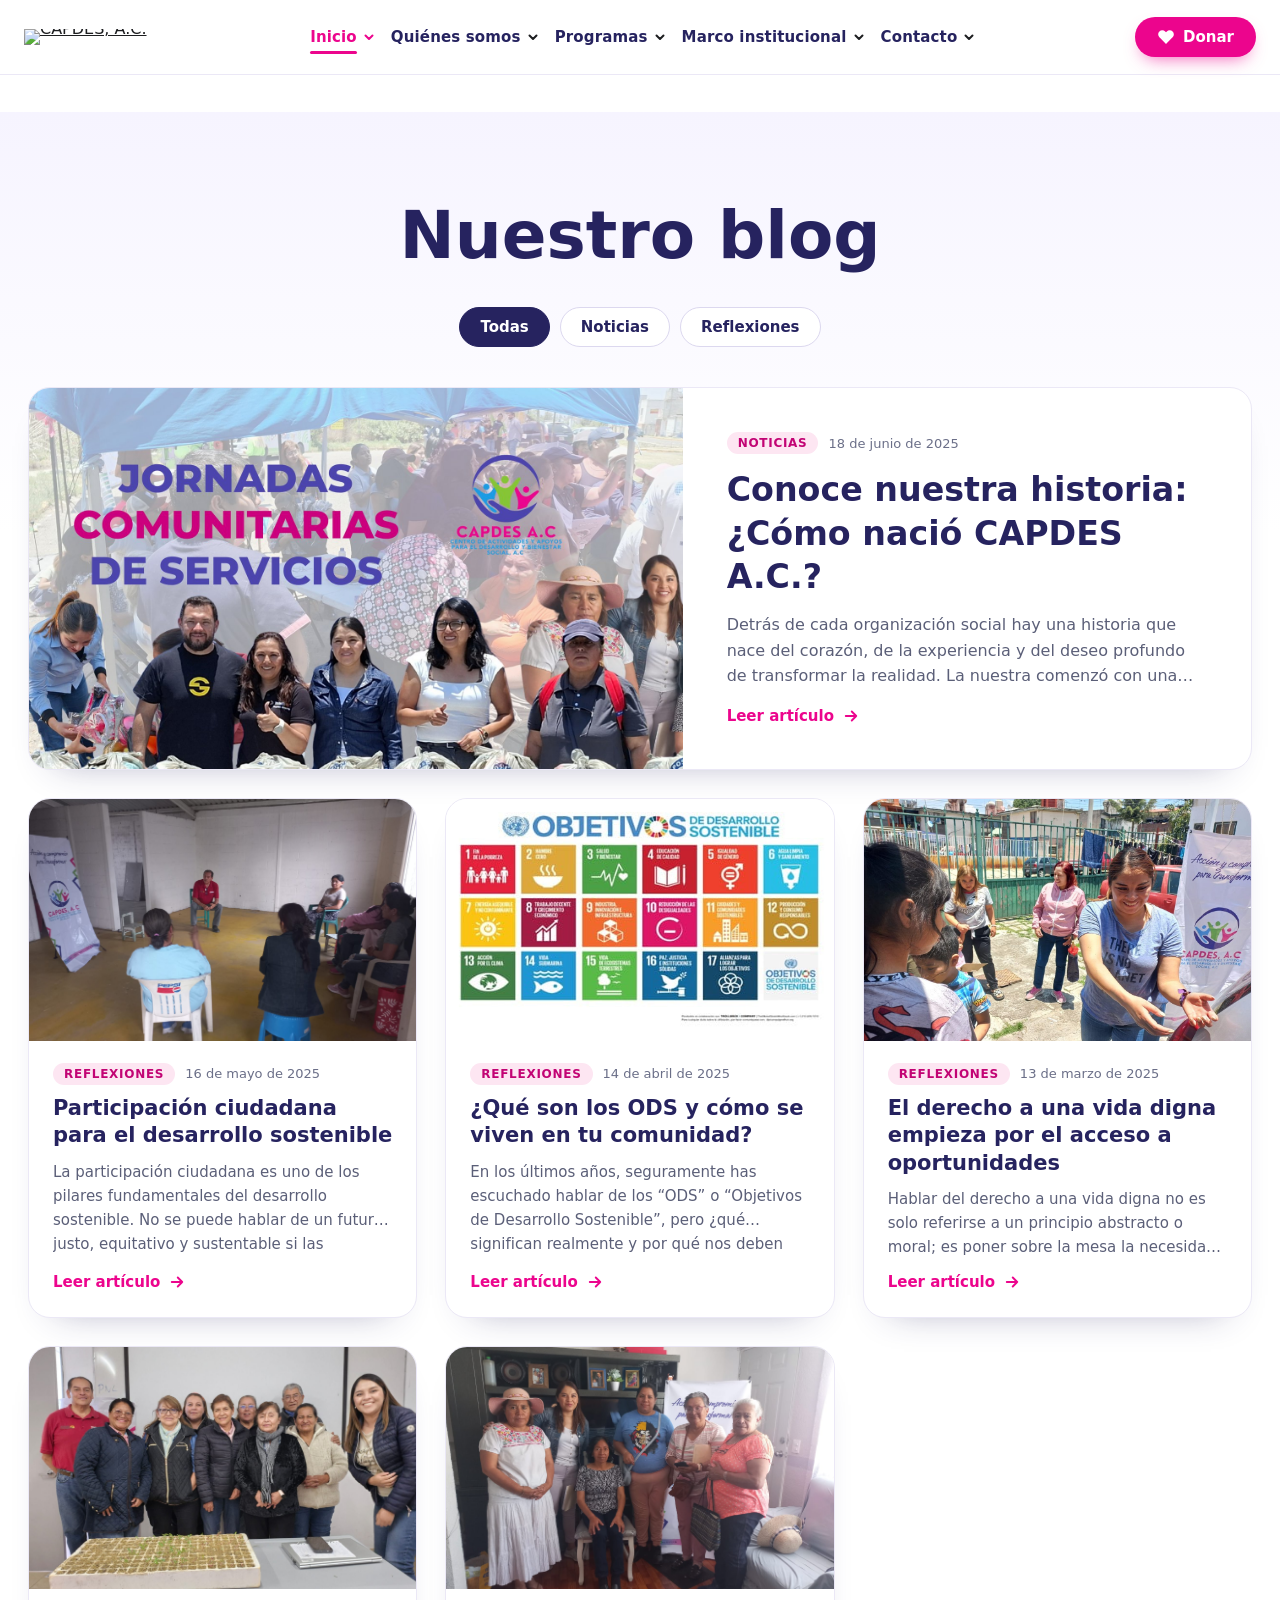
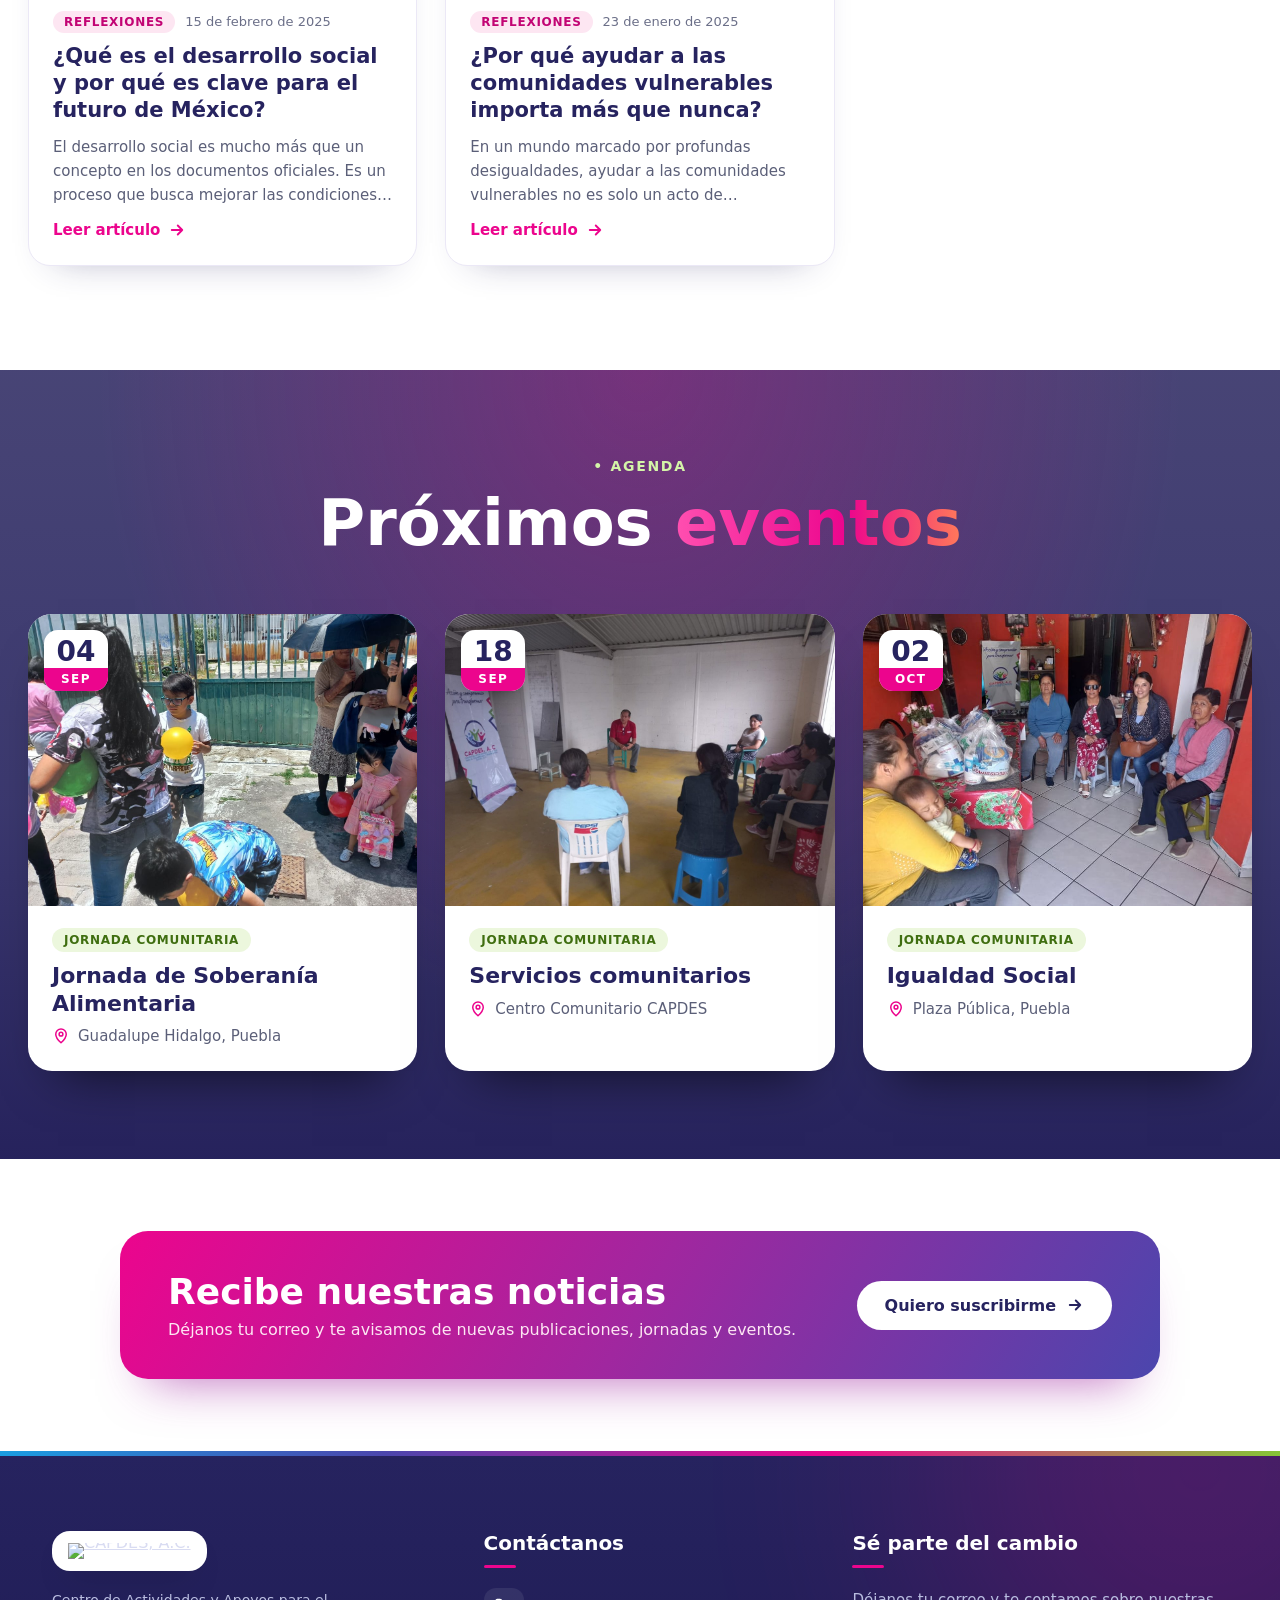
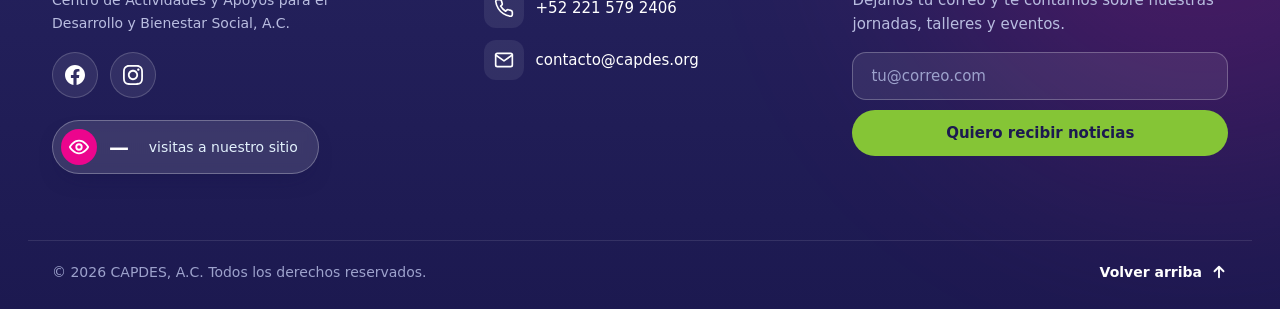
==== commit 8c6c6884: "Mejoras a la pagina" ====
--- a/blog.html
+++ b/blog.html
@@ -1,4 +1,4 @@
-<!DOCTYPE html><html lang="es"><head><meta charset="utf-8"><meta name="viewport" content="width=device-width, initial-scale=1.0"><meta name="generator" content="Hostinger AI Builder"><script type="application/ld+json">{"@context":"https://schema.org/","name":"BLOG","url":"https://capdes.org/blog","inLanguage":"es","@type":"WebPage"}</script><!--[--><!--[--><link rel="preconnect" href="https://assets.zyrosite.com"><!--]--><!--[--><link rel="alternate" hreflang="x-default" href="blog.html"><!--]--><link href="https://cdn.zyrosite.com/u1/google-fonts/font-faces?family=Outfit:wght@400;600&amp;family=Acme:wght@400&amp;family=Poppins:wght@400;500;700&amp;family=Inter:wght@400;500&amp;display=swap" rel="preconnect" crossorigin="true"><link href="https://cdn.zyrosite.com/u1/google-fonts/font-faces?family=Outfit:wght@400;600&amp;family=Acme:wght@400&amp;family=Poppins:wght@400;500;700&amp;family=Inter:wght@400;500&amp;display=swap" rel="preload" as="style"><link href="https://cdn.zyrosite.com/u1/google-fonts/font-faces?family=Outfit:wght@400;600&amp;family=Acme:wght@400&amp;family=Poppins:wght@400;500;700&amp;family=Inter:wght@400;500&amp;display=swap" rel="stylesheet" referrerpolicy="no-referrer"><title>BLOG | CAPDES, A.C</title><!----><link rel="icon" href="img/favicon.ico" sizes="any"><link rel="icon" type="image/png" sizes="16x16" href="img/favicon-16.png"><link rel="icon" type="image/png" sizes="32x32" href="img/favicon-32.png"><link rel="icon" type="image/png" sizes="192x192" href="img/favicon-192.png"><link rel="apple-touch-icon" href="img/apple-touch-icon.png"><meta content="https://capdes.org/blog" property="og:url"><link rel="canonical" href="blog.html"><meta content="BLOG | CAPDES, A.C" property="og:title"><meta name="twitter:title" content="BLOG | CAPDES, A.C"><meta content="website" property="og:type"><!----><!----><meta property="og:site_name" content="CAPDES, A.C"><!----><meta property="og:image"><meta name="twitter:image"><meta content="" property="og:image:alt"><meta content="" name="twitter:image:alt"><meta name="twitter:card" content="summary_large_image"><!----><!--]--><style></style><link rel="prefetch" href="https://assets.zyrosite.com/AQEyaZVx1MiRWvDV/traffic.txt"><script>(function(){const postDate = null;
+<!DOCTYPE html><html lang="es"><head><meta charset="utf-8"><meta name="viewport" content="width=device-width, initial-scale=1.0"><meta name="generator" content="Hostinger AI Builder"><script type="application/ld+json">{"@context":"https://schema.org/","name":"BLOG","url":"https://capdes.org/blog","inLanguage":"es","@type":"WebPage"}</script><!--[--><!--[--><link rel="preconnect" href="https://assets.zyrosite.com"><!--]--><!--[--><link rel="alternate" hreflang="x-default" href="blog.html"><!--]--><link href="https://cdn.zyrosite.com/u1/google-fonts/font-faces?family=Outfit:wght@400;600&amp;family=Acme:wght@400&amp;family=Poppins:wght@400;500;700&amp;family=Inter:wght@400;500&amp;display=swap" rel="preconnect" crossorigin="true"><link href="https://cdn.zyrosite.com/u1/google-fonts/font-faces?family=Outfit:wght@400;600&amp;family=Acme:wght@400&amp;family=Poppins:wght@400;500;700&amp;family=Inter:wght@400;500&amp;display=swap" rel="preload" as="style"><link href="https://cdn.zyrosite.com/u1/google-fonts/font-faces?family=Outfit:wght@400;600&amp;family=Acme:wght@400&amp;family=Poppins:wght@400;500;700&amp;family=Inter:wght@400;500&amp;display=swap" rel="stylesheet" referrerpolicy="no-referrer"><title>Nuestro blog | CAPDES, A.C.</title><!----><link rel="icon" href="img/favicon.ico" sizes="any"><link rel="icon" type="image/png" sizes="16x16" href="img/favicon-16.png"><link rel="icon" type="image/png" sizes="32x32" href="img/favicon-32.png"><link rel="icon" type="image/png" sizes="192x192" href="img/favicon-192.png"><link rel="apple-touch-icon" href="img/apple-touch-icon.png"><meta content="https://capdes.org/blog" property="og:url"><link rel="canonical" href="blog.html"><meta content="BLOG | CAPDES, A.C" property="og:title"><meta name="twitter:title" content="BLOG | CAPDES, A.C"><meta content="website" property="og:type"><!----><!----><meta property="og:site_name" content="CAPDES, A.C"><!----><meta property="og:image"><meta name="twitter:image"><meta content="" property="og:image:alt"><meta content="" name="twitter:image:alt"><meta name="twitter:card" content="summary_large_image"><!----><!--]--><style></style><link rel="prefetch" href="https://assets.zyrosite.com/AQEyaZVx1MiRWvDV/traffic.txt"><script>(function(){const postDate = null;
 
 			const currentDate = new Date().setHours(0, 0, 0, 0);
 			const postPublishDate = new Date(postDate).setHours(0, 0, 0, 0);
@@ -6,11 +6,5 @@
 			if (postPublishDate && currentDate < postPublishDate) {
 				window.location.replace('/');
 			}
-		})();</script><link rel="stylesheet" href="css/main.css"><link rel="stylesheet" href="css/renovacion.css?v=468ea4ec"><link rel="stylesheet" href="css/cookieconsent.css"><style>:root{--color-meteorite-dark:#2f1c6a;--color-meteorite-dark-2:#1f1346;--color-meteorite:#8c85ff;--color-meteorite-light:#d5dfff;--color-primary-dark:#5025d1;--color-primary:#673de6;--color-primary-light:#ebe4ff;--color-primary-charts:#b39ef3;--color-danger-dark:#d63163;--color-danger:#fc5185;--color-danger-light:#ffe8ef;--color-danger-charts:#fea8c2;--color-warning-dark:#fea419;--color-warning-dark-2:#9f6000;--color-warning-charts:#ffd28c;--color-warning:#ffcd35;--color-warning-light:#fff8e2;--color-success-dark:#008361;--color-success:#00b090;--color-success-light:#def4f0;--color-dark:#1d1e20;--color-black:#18181a;--color-gray-dark:#36344d;--color-gray:#727586;--color-gray-border:#dadce0;--color-gray-light:#f2f3f6;--color-light:#fff;--color-azure:#357df9;--color-azure-light:#e3ebf9;--color-azure-dark:#265ab2;--color-indigo:#6366f1;--color-neutral-200:#d8dae0}.whats-app-bubble{z-index:19;cursor:pointer;border-radius:100px;display:flex;position:fixed;bottom:24px;right:20px;box-shadow:0 4px 12px #00000026}#wtpQualitySign_fixedCSS,#wtpQualitySign_popupCSS{bottom:10px!important}#wtpQualitySign_fixedCSS{z-index:17!important}#wtpQualitySign_popupCSS{z-index:18!important}
-</style></head><body><div><style>astro-island,astro-slot,astro-static-slot{display:contents}</style><script>(()=>{var e=async t=>{await(await t())()};(self.Astro||(self.Astro={})).only=e;window.dispatchEvent(new Event("astro:only"));})();</script><script>(()=>{var g=Object.defineProperty;var w=(a,s,c)=>s in a?g(a,s,{enumerable:!0,configurable:!0,writable:!0,value:c}):a[s]=c;var l=(a,s,c)=>w(a,typeof s!="symbol"?s+"":s,c);var E=new Set(["__proto__","constructor","prototype"]);{let a={0:t=>y(t),1:t=>c(t),2:t=>new RegExp(t),3:t=>new Date(t),4:t=>new Map(c(t)),5:t=>new Set(c(t)),6:t=>BigInt(t),7:t=>new URL(t),8:t=>new Uint8Array(t),9:t=>new Uint16Array(t),10:t=>new Uint32Array(t),11:t=>Number.POSITIVE_INFINITY*t},s=t=>{let[p,e]=t;return p in a?a[p](e):void 0},c=t=>t.map(s),y=t=>typeof t!="object"||t===null?t:Object.fromEntries(Object.entries(t).map(([p,e])=>[p,s(e)]));class f extends HTMLElement{constructor(){super(...arguments);l(this,"Component");l(this,"hydrator");l(this,"hydrate",async()=>{var b;if(!this.hydrator||!this.isConnected)return;let e=(b=this.parentElement)==null?void 0:b.closest("astro-island[ssr]");if(e){e.addEventListener("astro:hydrate",this.hydrate,{once:!0});return}let r=this.querySelectorAll("astro-slot"),n={},d=this.querySelectorAll("template[data-astro-template]");for(let o of d){let i=o.closest(this.tagName);i!=null&&i.isSameNode(this)&&(n[o.getAttribute("data-astro-template")||"default"]=o.innerHTML,o.remove())}for(let o of r){let i=o.closest(this.tagName);i!=null&&i.isSameNode(this)&&(n[o.getAttribute("name")||"default"]=o.innerHTML)}let u;try{u=this.hasAttribute("props")?y(JSON.parse(this.getAttribute("props"))):{}}catch(o){let i=this.getAttribute("component-url")||"<unknown>",v=this.getAttribute("component-export");throw v&&(i+=` (export ${v})`),console.error(`[hydrate] Error parsing props for component ${i}`,this.getAttribute("props"),o),o}let h;await this.hydrator(this)(this.Component,u,n,{client:this.getAttribute("client")}),this.removeAttribute("ssr"),this.dispatchEvent(new CustomEvent("astro:hydrate"))});l(this,"unmount",()=>{this.isConnected||this.dispatchEvent(new CustomEvent("astro:unmount"))})}disconnectedCallback(){document.removeEventListener("astro:after-swap",this.unmount),document.addEventListener("astro:after-swap",this.unmount,{once:!0})}connectedCallback(){if(!this.hasAttribute("await-children")||document.readyState==="interactive"||document.readyState==="complete")this.childrenConnectedCallback();else{let e=()=>{document.removeEventListener("DOMContentLoaded",e),r.disconnect(),this.childrenConnectedCallback()},r=new MutationObserver(()=>{var n;((n=this.lastChild)==null?void 0:n.nodeType)===Node.COMMENT_NODE&&this.lastChild.nodeValue==="astro:end"&&(this.lastChild.remove(),e())});r.observe(this,{childList:!0}),document.addEventListener("DOMContentLoaded",e)}}async childrenConnectedCallback(){let e=this.getAttribute("before-hydration-url");e&&await import(e),this.start()}getRetryImportUrl(e){let r=new URL(e,document.baseURI);return r.searchParams.set("astro-retry",Date.now().toString()),r.toString()}async importWithRetry(e){try{return await import(e)}catch(r){return await new Promise(n=>setTimeout(n,1e3)),import(this.getRetryImportUrl(e))}}handleHydrationError(e){let r=this.getAttribute("component-url"),n=new CustomEvent("astro:hydration-error",{cancelable:!0,bubbles:!0,composed:!0,detail:{error:e,componentUrl:r}});this.dispatchEvent(n)&&console.error(`[astro-island] Error hydrating ${r}`,e)}async start(){let e=JSON.parse(this.getAttribute("opts")),r=this.getAttribute("client");if(Astro[r]===void 0){window.addEventListener(`astro:${r}`,()=>this.start(),{once:!0});return}try{await Astro[r](async()=>{let n=this.getAttribute("renderer-url");try{let[d,{default:u}]=await Promise.all([this.importWithRetry(this.getAttribute("component-url")),n?this.importWithRetry(n):Promise.resolve({default:()=>()=>{}})]),h=this.getAttribute("component-export")||"default";if(h.includes(".")){this.Component=d;for(let m of h.split(".")){if(E.has(m)||!this.Component||typeof this.Component!="object"&&typeof this.Component!="function"||!Object.hasOwn(this.Component,m))throw new Error(`Invalid component export path: ${h}`);this.Component=this.Component[m]}}else{if(E.has(h))throw new Error(`Invalid component export path: ${h}`);this.Component=d[h]}return this.hydrator=u,this.hydrate}catch(d){return this.handleHydrationError(d),()=>{}}},e,this)}catch(n){this.handleHydrationError(n)}}attributeChangedCallback(){this.hydrate()}}l(f,"observedAttributes",["props"]),customElements.get("astro-island")||customElements.define("astro-island",f)}})();</script><astro-island uid="Z1Fo7Fk" component-url="/_astro-1791477990686/ClientHead.DNKwh6V2.js" component-export="default" renderer-url="/_astro-1791477990686/client.BuD5P5zy.js" props="{&quot;page-noindex&quot;:[0,false],&quot;canonical-url&quot;:[0,&quot;https://capdes.org/blog&quot;],&quot;site-meta&quot;:[0,{&quot;version&quot;:[0,202],&quot;template&quot;:[0,&quot;aigenerated&quot;],&quot;metaTitle&quot;:[0,&quot;CAPDES, A.C&quot;],&quot;buttonSetId&quot;:[0,&quot;0&quot;],&quot;aiWebsiteType&quot;:[0,&quot;Business&quot;],&quot;defaultLocale&quot;:[0,&quot;system&quot;],&quot;ecommerceType&quot;:[0,&quot;zyro&quot;],&quot;salesChannelId&quot;:[0,&quot;scha_01M39SZ2ZSERY988TX3Z83Y92Y&quot;],&quot;ecommerceStoreId&quot;:[0,&quot;store_01JYMJSTGNK2SGEKBNT5RRBTM4&quot;],&quot;isPrivateModeActive&quot;:[0,false],&quot;demoEcommerceStoreId&quot;:[0,&quot;demo_01G0E9P2R0CFTNBWEEFCEV8EG5&quot;],&quot;shouldAddWWWPrefixToDomain&quot;:[0,false]}],&quot;domain&quot;:[0,&quot;capdes.org&quot;]}" ssr client="only" opts="{&quot;name&quot;:&quot;ClientHead&quot;,&quot;value&quot;:&quot;vue&quot;}"></astro-island><script>(()=>{var e=async t=>{await(await t())()};(self.Astro||(self.Astro={})).load=e;window.dispatchEvent(new Event("astro:load"));})();</script><astro-island uid="Z1JUkL1" prefix="s1" component-url="/_astro-1791477990686/Page.CaBDtV9T.js" component-export="default" renderer-url="/_astro-1791477990686/client.BuD5P5zy.js" props="{&quot;pageData&quot;:[0,{&quot;pages&quot;:[0,{&quot;zn3XDj&quot;:[0,{&quot;meta&quot;:[0,{&quot;noindex&quot;:[0,false],&quot;password&quot;:[0,&quot;&quot;],&quot;ogImageAlt&quot;:[0,&quot;&quot;],&quot;passwordDesign&quot;:[0,&quot;default&quot;],&quot;passwordBackText&quot;:[0,&quot;Volver a&quot;],&quot;passwordButtonText&quot;:[0,&quot;Ingresar&quot;],&quot;passwordHeadingText&quot;:[0,&quot;Área de visitante&quot;],&quot;passwordSubheadingText&quot;:[0,&quot;Por favor, ingresa la contraseña para acceder a la página&quot;],&quot;passwordPlaceholderText&quot;:[0,&quot;Ingresa la contraseña&quot;]}],&quot;name&quot;:[0,&quot;BLOG&quot;],&quot;slug&quot;:[0,&quot;blog&quot;],&quot;type&quot;:[0,&quot;default&quot;],&quot;blocks&quot;:[1,[[0,&quot;zapxkx&quot;]]]}],&quot;zvbggW&quot;:[0,{&quot;type&quot;:[0,&quot;default&quot;],&quot;name&quot;:[0,&quot;Proyectos-EmpoderamientoEconomico&quot;],&quot;slug&quot;:[0,&quot;proyectos-empoderamientoeconomico&quot;]}],&quot;ai-15zDH&quot;:[0,{&quot;type&quot;:[0,&quot;default&quot;],&quot;name&quot;:[0,&quot;Inicio&quot;],&quot;slug&quot;:[0,&quot;inicio&quot;]}],&quot;ai-7_vJN&quot;:[0,{&quot;type&quot;:[0,&quot;default&quot;],&quot;name&quot;:[0,&quot;Programas&quot;],&quot;slug&quot;:[0,&quot;programas&quot;]}],&quot;ai-QA7wJ&quot;:[0,{&quot;type&quot;:[0,&quot;default&quot;],&quot;name&quot;:[0,&quot;Contacto&quot;],&quot;slug&quot;:[0,&quot;contacto&quot;]}],&quot;ai-f7xbA&quot;:[0,{&quot;type&quot;:[0,&quot;default&quot;],&quot;name&quot;:[0,&quot;Quienes somos&quot;],&quot;slug&quot;:[0,&quot;quienes-somos&quot;]}],&quot;ai-zaZir&quot;:[0,{&quot;type&quot;:[0,&quot;default&quot;],&quot;name&quot;:[0,&quot;Marco institucional&quot;],&quot;slug&quot;:[0,&quot;marco-institucional&quot;]}],&quot;prod_01JYMKJX7XCM2KB75WRCPS8RVN&quot;:[0,{&quot;name&quot;:[0,&quot;Dona para que más jóvenes y mujeres tengan oportunidad de mejorar sus condiciones de su vida&quot;],&quot;type&quot;:[0,&quot;ecommerce-dynamic-product&quot;],&quot;blocks&quot;:[1,[[0,&quot;zwXG0m&quot;]]],&quot;productId&quot;:[0,&quot;prod_01JYMKJX7XCM2KB75WRCPS8RVN&quot;],&quot;hiddenSlots&quot;:[1,[]],&quot;slug&quot;:[0,&quot;dona-para-que-mas-jovenes-y-mujeres-tengan-oportunidad-de-mejorar-sus-condiciones-de-su-vida&quot;],&quot;meta&quot;:[0,{&quot;title&quot;:[0,&quot;Dona para que más jóvenes y mujeres tengan oportunidad de mejorar sus condiciones de su vida&quot;]}]}],&quot;prod_01JYMJSTKHYCHFKA3BFB7859MK&quot;:[0,{&quot;name&quot;:[0,&quot;Donativo &quot;],&quot;type&quot;:[0,&quot;ecommerce-dynamic-product&quot;],&quot;blocks&quot;:[1,[[0,&quot;zwXG0m&quot;]]],&quot;productId&quot;:[0,&quot;prod_01JYMJSTKHYCHFKA3BFB7859MK&quot;],&quot;hiddenSlots&quot;:[1,[]],&quot;slug&quot;:[0,&quot;face-serum-gxrcld&quot;],&quot;meta&quot;:[0,{&quot;title&quot;:[0,&quot;Donativo &quot;],&quot;description&quot;:[0,&quot;The product description should talk about the product in a truthful yet flattering way. Remember to include information that the potential buyer would need, for example, details on sizing, color, and function. Volume: 50ml&quot;]}]}],&quot;prod_01JYMJSTKX3QP7KHZB9GTP7XXY&quot;:[0,{&quot;name&quot;:[0,&quot;Donativo&quot;],&quot;type&quot;:[0,&quot;ecommerce-dynamic-product&quot;],&quot;blocks&quot;:[1,[[0,&quot;zwXG0m&quot;]]],&quot;productId&quot;:[0,&quot;prod_01JYMJSTKX3QP7KHZB9GTP7XXY&quot;],&quot;hiddenSlots&quot;:[1,[]],&quot;slug&quot;:[0,&quot;handmade-vase-slowpy&quot;],&quot;meta&quot;:[0,{&quot;title&quot;:[0,&quot;Donativo&quot;],&quot;description&quot;:[0,&quot;The product description should talk about the product in a truthful yet flattering way. Remember to include information that the potential buyer would need, for example details on sizing, color, and function. Material: Ceramic. Color: White&quot;]}]}],&quot;prod_01JYMJSTM7E64SA8SV64A2YXYR&quot;:[0,{&quot;name&quot;:[0,&quot;Donativo&quot;],&quot;type&quot;:[0,&quot;ecommerce-dynamic-product&quot;],&quot;blocks&quot;:[1,[[0,&quot;zwXG0m&quot;]]],&quot;productId&quot;:[0,&quot;prod_01JYMJSTM7E64SA8SV64A2YXYR&quot;],&quot;hiddenSlots&quot;:[1,[]],&quot;slug&quot;:[0,&quot;hand-soap-giguos&quot;],&quot;meta&quot;:[0,{&quot;title&quot;:[0,&quot;Donativo&quot;],&quot;description&quot;:[0,&quot;The product description should talk about the product in a truthful yet flattering way. Remember to include information that the potential buyer would need, for example details on sizing, color, and function. Volume: 100 ml&quot;]}]}],&quot;prod_01JYMJSTMFMKQEQZ6Q8095ES13&quot;:[0,{&quot;name&quot;:[0,&quot;Donativo&quot;],&quot;type&quot;:[0,&quot;ecommerce-dynamic-product&quot;],&quot;blocks&quot;:[1,[[0,&quot;zwXG0m&quot;]]],&quot;productId&quot;:[0,&quot;prod_01JYMJSTMFMKQEQZ6Q8095ES13&quot;],&quot;hiddenSlots&quot;:[1,[]],&quot;slug&quot;:[0,&quot;set-of-plates-cxlzwx&quot;],&quot;meta&quot;:[0,{&quot;title&quot;:[0,&quot;Donativo&quot;],&quot;description&quot;:[0,&quot;The product description should talk about the product in a truthful yet flattering way. Remember to include information that the potential buyer would need, for example, details on sizing, color, and function. Material: Ceramic. Color: Beige&quot;]}]}],&quot;prod_01JYMJSTSVHF15KYS97ES7FG4Y&quot;:[0,{&quot;name&quot;:[0,&quot;Donativo&quot;],&quot;type&quot;:[0,&quot;ecommerce-dynamic-product&quot;],&quot;blocks&quot;:[1,[[0,&quot;zwXG0m&quot;]]],&quot;productId&quot;:[0,&quot;prod_01JYMJSTSVHF15KYS97ES7FG4Y&quot;],&quot;hiddenSlots&quot;:[1,[]],&quot;slug&quot;:[0,&quot;sunglasses-iubjnq&quot;],&quot;meta&quot;:[0,{&quot;title&quot;:[0,&quot;Donativo&quot;],&quot;description&quot;:[0,&quot;The product description should talk about the product in a truthful yet flattering way. Remember to include information that the potential buyer would need, for example details on sizing, color, and function. Material: Stainless Steel. Color: Black&quot;]}]}],&quot;prod_01JYMJSTT3Y6X9EA5AVCX5EMEA&quot;:[0,{&quot;name&quot;:[0,&quot;Donativo&quot;],&quot;type&quot;:[0,&quot;ecommerce-dynamic-product&quot;],&quot;blocks&quot;:[1,[[0,&quot;zwXG0m&quot;]]],&quot;productId&quot;:[0,&quot;prod_01JYMJSTT3Y6X9EA5AVCX5EMEA&quot;],&quot;hiddenSlots&quot;:[1,[]],&quot;slug&quot;:[0,&quot;wooden-chair-mopukh&quot;],&quot;meta&quot;:[0,{&quot;title&quot;:[0,&quot;Donativo&quot;],&quot;description&quot;:[0,&quot;The product description should talk about the product in a truthful yet flattering way. Remember to include information that the potential buyer would need, for example, details on sizing, color, and function. Material: Pine Wood. Width: 50 cm. Height: 78 cm&quot;]}]}]}],&quot;blocks&quot;:[0,{&quot;header&quot;:[0,{&quot;slot&quot;:[0,&quot;header&quot;],&quot;type&quot;:[0,&quot;BlockNavigation&quot;],&quot;mobile&quot;:[0,{&quot;height&quot;:[0,123],&quot;logoHeight&quot;:[0,75]}],&quot;desktop&quot;:[0,{&quot;height&quot;:[0,207],&quot;logoHeight&quot;:[0,143]}],&quot;settings&quot;:[0,{&quot;styles&quot;:[0,{&quot;width&quot;:[0,&quot;1240px&quot;],&quot;padding&quot;:[0,&quot;32px 16px 32px 16px&quot;],&quot;m-padding&quot;:[0,&quot;24px 16px 24px 16px&quot;],&quot;logo-width&quot;:[0,&quot;264px&quot;],&quot;cartIconSize&quot;:[0,&quot;24px&quot;],&quot;link-spacing&quot;:[0,&quot;22px&quot;],&quot;m-logo-width&quot;:[0,&quot;138.644px&quot;],&quot;m-link-spacing&quot;:[0,&quot;20px&quot;],&quot;element-spacing&quot;:[0,&quot;26px&quot;],&quot;logoTextFontSize&quot;:[0,32],&quot;contrastBackgroundColor&quot;:[0,&quot;rgb(224, 224, 224)&quot;]}],&quot;logoAlt&quot;:[0,&quot;&quot;],&quot;cartText&quot;:[0,&quot;&quot;],&quot;isSticky&quot;:[0,false],&quot;logoText&quot;:[0,&quot;CAPDES, A.C&quot;],&quot;showLogo&quot;:[0,true],&quot;headerLayout&quot;:[0,&quot;desktop-1&quot;],&quot;isCartVisible&quot;:[0,false],&quot;logoImagePath&quot;:[0,&quot;logocapdesa.c-yfb19wu0yFQLv0Rh.png&quot;],&quot;mHeaderLayout&quot;:[0,&quot;mobile-1&quot;],&quot;logoImageOrigin&quot;:[0,&quot;assets&quot;],&quot;selectedLogoType&quot;:[0,&quot;image&quot;],&quot;mobileLinksAlignment&quot;:[0,&quot;right&quot;]}],&quot;zindexes&quot;:[1,[[0,&quot;z5rVYa&quot;]]],&quot;background&quot;:[0,{&quot;color&quot;:[0,&quot;rgb(255, 255, 255)&quot;],&quot;current&quot;:[0,&quot;color&quot;],&quot;isTransparent&quot;:[0,false]}],&quot;components&quot;:[1,[[0,&quot;z5rVYa&quot;]]],&quot;fontFamily&quot;:[0,&quot;Poppins&quot;],&quot;fontWeight&quot;:[0,400],&quot;logoAspectRatio&quot;:[0,1.8516483516483515],&quot;navLinkTextColor&quot;:[0,&quot;rgb(26, 157, 226)&quot;],&quot;navLinkTextColorHover&quot;:[0,&quot;rgb(236, 5, 141)&quot;]}],&quot;zSiG-O&quot;:[0,{&quot;slot&quot;:[0,&quot;footer&quot;],&quot;type&quot;:[0,&quot;BlockLayout&quot;],&quot;mobile&quot;:[0,{&quot;minHeight&quot;:[0,20]}],&quot;desktop&quot;:[0,{&quot;minHeight&quot;:[0,354.96875]}],&quot;settings&quot;:[0,{&quot;styles&quot;:[0,{&quot;cols&quot;:[0,&quot;12&quot;],&quot;rows&quot;:[0,10],&quot;width&quot;:[0,&quot;1224px&quot;],&quot;m-rows&quot;:[0,&quot;1&quot;],&quot;col-gap&quot;:[0,&quot;24px&quot;],&quot;row-gap&quot;:[0,&quot;16px&quot;],&quot;row-size&quot;:[0,&quot;48px&quot;],&quot;column-gap&quot;:[0,&quot;24px&quot;],&quot;block-padding&quot;:[0,&quot;16px 0 16px 0&quot;],&quot;m-block-padding&quot;:[0,&quot;40px 16px 40px 16px&quot;]}]}],&quot;zindexes&quot;:[1,[[0,&quot;zpP6Gy&quot;],[0,&quot;zZ5g7k&quot;],[0,&quot;z_yyao&quot;],[0,&quot;zETyEt&quot;],[0,&quot;z32w7z&quot;],[0,&quot;zysvRG&quot;],[0,&quot;z7Rzje&quot;],[0,&quot;z3auyZ&quot;],[0,&quot;zNimG7&quot;]]],&quot;background&quot;:[0,{&quot;color&quot;:[0,&quot;rgb(75, 69, 173)&quot;],&quot;current&quot;:[0,&quot;gradient&quot;],&quot;gradient&quot;:[0,{&quot;type&quot;:[0,&quot;radial&quot;],&quot;angle&quot;:[0,135],&quot;colors&quot;:[1,[[0,{&quot;value&quot;:[0,&quot;rgb(26, 157, 226)&quot;]}],[0,{&quot;value&quot;:[0,&quot;rgb(75, 70, 173)&quot;]}]]],&quot;isAnimated&quot;:[0,false]}]}],&quot;components&quot;:[1,[[0,&quot;zpP6Gy&quot;],[0,&quot;zZ5g7k&quot;],[0,&quot;z_yyao&quot;],[0,&quot;zETyEt&quot;],[0,&quot;z32w7z&quot;],[0,&quot;zysvRG&quot;],[0,&quot;z7Rzje&quot;],[0,&quot;z3auyZ&quot;],[0,&quot;zNimG7&quot;]]],&quot;initialBlockId&quot;:[0,&quot;W7N_1fYuy&quot;]}],&quot;zapxkx&quot;:[0,{&quot;type&quot;:[0,&quot;BlockLayout&quot;],&quot;mobile&quot;:[0,{&quot;minHeight&quot;:[0,464]}],&quot;desktop&quot;:[0,{&quot;minHeight&quot;:[0,5478]}],&quot;settings&quot;:[0,{&quot;styles&quot;:[0,{&quot;block-padding&quot;:[0,&quot;16px 0 16px 0&quot;],&quot;m-block-padding&quot;:[0,&quot;16px&quot;]}]}],&quot;zindexes&quot;:[1,[[0,&quot;zrKmAw&quot;],[0,&quot;zBKUw2&quot;],[0,&quot;zwZWhR&quot;],[0,&quot;zwmGNb&quot;],[0,&quot;z8pcmZ&quot;],[0,&quot;zMsV5a&quot;],[0,&quot;z0UpAS&quot;],[0,&quot;zRy_Ne&quot;]]],&quot;background&quot;:[0,{&quot;path&quot;:[0,&quot;logo-capdes-a.c-2-m5Kwana2RbcqDZJa.png&quot;],&quot;color&quot;:[0,&quot;rgb(221, 229, 235)&quot;],&quot;image&quot;:[0,&quot;https://assets.zyrosite.com/AQEyaZVx1MiRWvDV/logo-capdes-a.c-2-m5Kwana2RbcqDZJa.png&quot;],&quot;origin&quot;:[0,&quot;assets&quot;],&quot;current&quot;:[0,&quot;image&quot;],&quot;overlay-opacity&quot;:[0,&quot;0.00&quot;]}],&quot;components&quot;:[1,[[0,&quot;zrKmAw&quot;],[0,&quot;zBKUw2&quot;],[0,&quot;zwZWhR&quot;],[0,&quot;zwmGNb&quot;],[0,&quot;z8pcmZ&quot;],[0,&quot;zMsV5a&quot;],[0,&quot;z0UpAS&quot;],[0,&quot;zRy_Ne&quot;]]]}]}],&quot;elements&quot;:[0,{&quot;z0UpAS&quot;:[0,{&quot;type&quot;:[0,&quot;GridTextBox&quot;],&quot;mobile&quot;:[0,{&quot;top&quot;:[0,14013],&quot;left&quot;:[0,0],&quot;width&quot;:[0,328],&quot;height&quot;:[0,1646]}],&quot;content&quot;:[0,&quot;&lt;h5 dir=\&quot;auto\&quot;&gt;🌎 ¿Qué es el desarrollo social y por qué es clave para el futuro de México?&lt;/h5&gt;&lt;p class=\&quot;body\&quot; dir=\&quot;auto\&quot;&gt;El desarrollo social es mucho más que un concepto en los documentos oficiales. Es un proceso que busca mejorar las condiciones de vida de las personas, especialmente de aquellas que enfrentan carencias económicas, sociales o culturales. En palabras simples, se trata de generar oportunidades reales para que todas y todos —sin importar su origen o situación— puedan acceder a una vida digna, con salud, educación, trabajo y bienestar.&lt;/p&gt;&lt;p class=\&quot;body\&quot; dir=\&quot;auto\&quot;&gt;En México, el desarrollo social se ha vuelto una prioridad ante los altos niveles de desigualdad que persisten en el país. De acuerdo con el CONEVAL, más del 36% de la población vive en situación de pobreza multidimensional, lo que significa que millones de personas enfrentan más de una carencia social al mismo tiempo. Esto no solo limita su presente, también pone en riesgo el futuro colectivo del país.&lt;/p&gt;&lt;p class=\&quot;body\&quot; dir=\&quot;auto\&quot;&gt;Trabajar por el desarrollo social implica intervenir en diferentes niveles: desde asegurar que haya acceso a servicios básicos como agua potable, hasta generar políticas públicas que promuevan el empleo, el respeto a los derechos humanos y la inclusión. Pero también significa escuchar a las comunidades, construir soluciones con ellas y reconocer que el verdadero cambio ocurre cuando las personas participan activamente en su transformación.&lt;/p&gt;&lt;p class=\&quot;body\&quot; dir=\&quot;auto\&quot;&gt;En CAPDES A.C., creemos firmemente que el desarrollo social no es un privilegio, es un derecho. Por eso impulsamos proyectos comunitarios que fortalecen las capacidades locales, empoderan a las mujeres, crean redes solidarias y promueven la seguridad alimentaria a través de iniciativas como los huertos caseros. Apostamos por modelos sostenibles que respeten la cultura, los saberes locales y el medio ambiente.&lt;/p&gt;&lt;p class=\&quot;body\&quot; dir=\&quot;auto\&quot;&gt;El desarrollo social es clave para el futuro de México porque crea las bases de una sociedad más justa, equitativa y resiliente. Cuando invertimos en las personas —en su educación, su salud, su autonomía— estamos sembrando bienestar a largo plazo. Solo así podremos construir un país donde nadie se quede atrás y donde todas las comunidades puedan florecer.&lt;/p&gt;&lt;p class=\&quot;body\&quot; dir=\&quot;auto\&quot;&gt;&lt;em&gt;15 de febrero 2025.&lt;/em&gt;&lt;/p&gt;&quot;],&quot;desktop&quot;:[0,{&quot;top&quot;:[0,3904],&quot;left&quot;:[0,103],&quot;width&quot;:[0,1018],&quot;height&quot;:[0,690]}],&quot;settings&quot;:[0,{&quot;styles&quot;:[0,{&quot;text&quot;:[0,&quot;left&quot;],&quot;align&quot;:[0,&quot;flex-start&quot;],&quot;justify&quot;:[0,&quot;flex-start&quot;],&quot;m-element-margin&quot;:[0,&quot;0 0 16px 0&quot;]}]}],&quot;animation&quot;:[0,{&quot;name&quot;:[0,&quot;slide&quot;],&quot;type&quot;:[0,&quot;global&quot;]}]}],&quot;z32w7z&quot;:[0,{&quot;type&quot;:[0,&quot;GridTextBox&quot;],&quot;mobile&quot;:[0,{&quot;top&quot;:[0,224],&quot;left&quot;:[0,0],&quot;width&quot;:[0,328],&quot;height&quot;:[0,24]}],&quot;content&quot;:[0,&quot;&lt;p dir=\&quot;auto\&quot; class=\&quot;body\&quot; style=\&quot;color: rgb(255, 255, 255); --lineHeightDesktop: 1.3; --fontSizeDesktop: 20px;\&quot;&gt;&lt;a href=\&quot;mailto:contacto@capdes.org\&quot;&gt;contacto@capdes.org&lt;/a&gt;&lt;/p&gt;&quot;],&quot;desktop&quot;:[0,{&quot;top&quot;:[0,155],&quot;left&quot;:[0,449],&quot;width&quot;:[0,272],&quot;height&quot;:[0,26]}],&quot;settings&quot;:[0,{&quot;styles&quot;:[0,{&quot;text&quot;:[0,&quot;center&quot;],&quot;align&quot;:[0,&quot;flex-start&quot;],&quot;justify&quot;:[0,&quot;center&quot;],&quot;m-element-margin&quot;:[0,&quot;0 0 24px 0&quot;]}]}],&quot;animation&quot;:[0,{&quot;name&quot;:[0,&quot;slide&quot;],&quot;type&quot;:[0,&quot;global&quot;]}],&quot;initialElementId&quot;:[0,&quot;fRoA6n-q74&quot;]}],&quot;z3auyZ&quot;:[0,{&quot;type&quot;:[0,&quot;GridTextBox&quot;],&quot;mobile&quot;:[0,{&quot;top&quot;:[0,480],&quot;left&quot;:[0,0],&quot;width&quot;:[0,328],&quot;height&quot;:[0,18]}],&quot;content&quot;:[0,&quot;&lt;p dir=\&quot;auto\&quot; class=\&quot;body\&quot; style=\&quot;color: rgb(255, 255, 255); --lineHeightMobile: 1.3; --lineHeightDesktop: 1.3; --fontSizeMobile: 14px; --fontSizeDesktop: 14px;\&quot;&gt;© CAPDES, A.C 2026. All rights reserved.&lt;/p&gt;&quot;],&quot;desktop&quot;:[0,{&quot;top&quot;:[0,337],&quot;left&quot;:[0,721],&quot;width&quot;:[0,503],&quot;height&quot;:[0,18]}],&quot;settings&quot;:[0,{&quot;styles&quot;:[0,{&quot;text&quot;:[0,&quot;right&quot;],&quot;align&quot;:[0,&quot;flex-start&quot;],&quot;m-text&quot;:[0,&quot;center&quot;],&quot;justify&quot;:[0,&quot;center&quot;],&quot;m-element-margin&quot;:[0,&quot;0 0 24px 0&quot;]}]}],&quot;animation&quot;:[0,{&quot;name&quot;:[0,&quot;slide&quot;],&quot;type&quot;:[0,&quot;global&quot;]}],&quot;initialElementId&quot;:[0,&quot;fRoA6n-q74&quot;]}],&quot;z5rVYa&quot;:[0,{&quot;type&quot;:[0,&quot;GridSocialIcons&quot;],&quot;links&quot;:[1,[[0,{&quot;svg&quot;:[0,&quot;&lt;svg xmlns=\&quot;http://www.w3.org/2000/svg\&quot; fill=\&quot;none\&quot; viewBox=\&quot;0 0 24 24\&quot; height=\&quot;24\&quot; width=\&quot;24\&quot;&gt;\n&lt;path fill=\&quot;currentColor\&quot; d=\&quot;M24 12.0726C24 5.44354 18.629 0.0725708 12 0.0725708C5.37097 0.0725708 0 5.44354 0 12.0726C0 18.0619 4.38823 23.0264 10.125 23.9274V15.5414H7.07661V12.0726H10.125V9.4287C10.125 6.42144 11.9153 4.76031 14.6574 4.76031C15.9706 4.76031 17.3439 4.99451 17.3439 4.99451V7.94612H15.8303C14.34 7.94612 13.875 8.87128 13.875 9.82015V12.0726H17.2031L16.6708 15.5414H13.875V23.9274C19.6118 23.0264 24 18.0619 24 12.0726Z\&quot;&gt;&lt;/path&gt;\n&lt;/svg&gt;\n&quot;],&quot;icon&quot;:[0,&quot;facebook&quot;],&quot;link&quot;:[0,&quot;https://www.facebook.com/capdes.ac&quot;]}],[0,{&quot;svg&quot;:[0,&quot;&lt;svg xmlns=\&quot;http://www.w3.org/2000/svg\&quot; fill=\&quot;none\&quot; viewBox=\&quot;0 0 24 24\&quot; height=\&quot;24\&quot; width=\&quot;24\&quot;&gt;\n&lt;path fill=\&quot;currentColor\&quot; d=\&quot;M12.0027 5.84808C8.59743 5.84808 5.85075 8.59477 5.85075 12C5.85075 15.4053 8.59743 18.1519 12.0027 18.1519C15.4079 18.1519 18.1546 15.4053 18.1546 12C18.1546 8.59477 15.4079 5.84808 12.0027 5.84808ZM12.0027 15.9996C9.80212 15.9996 8.00312 14.2059 8.00312 12C8.00312 9.7941 9.79677 8.00046 12.0027 8.00046C14.2086 8.00046 16.0022 9.7941 16.0022 12C16.0022 14.2059 14.2032 15.9996 12.0027 15.9996ZM19.8412 5.59644C19.8412 6.39421 19.1987 7.03135 18.4062 7.03135C17.6085 7.03135 16.9713 6.38885 16.9713 5.59644C16.9713 4.80402 17.6138 4.16153 18.4062 4.16153C19.1987 4.16153 19.8412 4.80402 19.8412 5.59644ZM23.9157 7.05277C23.8247 5.13063 23.3856 3.42801 21.9775 2.02522C20.5747 0.622429 18.8721 0.183388 16.9499 0.0870135C14.9689 -0.0254238 9.03112 -0.0254238 7.05008 0.0870135C5.1333 0.178034 3.43068 0.617075 2.02253 2.01986C0.614389 3.42265 0.180703 5.12527 0.0843279 7.04742C-0.0281093 9.02845 -0.0281093 14.9662 0.0843279 16.9472C0.175349 18.8694 0.614389 20.572 2.02253 21.9748C3.43068 23.3776 5.12794 23.8166 7.05008 23.913C9.03112 24.0254 14.9689 24.0254 16.9499 23.913C18.8721 23.822 20.5747 23.3829 21.9775 21.9748C23.3803 20.572 23.8193 18.8694 23.9157 16.9472C24.0281 14.9662 24.0281 9.03381 23.9157 7.05277ZM21.3564 19.0728C20.9388 20.1223 20.1303 20.9307 19.0755 21.3537C17.496 21.9802 13.7481 21.8356 12.0027 21.8356C10.2572 21.8356 6.50396 21.9748 4.92984 21.3537C3.88042 20.9361 3.07195 20.1276 2.64897 19.0728C2.02253 17.4934 2.16709 13.7455 2.16709 12C2.16709 10.2546 2.02789 6.50129 2.64897 4.92717C3.06659 3.87776 3.87507 3.06928 4.92984 2.6463C6.50931 2.01986 10.2572 2.16443 12.0027 2.16443C13.7481 2.16443 17.5014 2.02522 19.0755 2.6463C20.1249 3.06392 20.9334 3.8724 21.3564 4.92717C21.9828 6.50665 21.8383 10.2546 21.8383 12C21.8383 13.7455 21.9828 17.4987 21.3564 19.0728Z\&quot;&gt;&lt;/path&gt;\n&lt;/svg&gt;\n&quot;],&quot;icon&quot;:[0,&quot;instagram&quot;],&quot;link&quot;:[0,&quot;https://www.instagram.com/capdes.ac&quot;]}]]],&quot;mobile&quot;:[0,{&quot;top&quot;:[0,0],&quot;left&quot;:[0,0],&quot;width&quot;:[0,0],&quot;height&quot;:[0,0]}],&quot;desktop&quot;:[0,{&quot;top&quot;:[0,0],&quot;left&quot;:[0,0],&quot;width&quot;:[0,0],&quot;height&quot;:[0,0]}],&quot;settings&quot;:[0,{&quot;styles&quot;:[0,{&quot;align&quot;:[0,&quot;&quot;],&quot;justify&quot;:[0,&quot;center&quot;],&quot;icon-size&quot;:[0,&quot;29px&quot;],&quot;icon-color&quot;:[0,&quot;rgb(75, 69, 173)&quot;],&quot;icon-spacing&quot;:[0,&quot;space-around&quot;],&quot;icon-direction&quot;:[0,&quot;row&quot;],&quot;icon-color-hover&quot;:[0,&quot;rgb(236, 5, 142)&quot;],&quot;m-element-margin&quot;:[0,&quot;0 0 16px 0&quot;],&quot;space-between-icons&quot;:[0,&quot;20px&quot;]}],&quot;useBrandColors&quot;:[0,false]}],&quot;animation&quot;:[0,{&quot;name&quot;:[0,&quot;slide&quot;],&quot;type&quot;:[0,&quot;global&quot;]}]}],&quot;z7Rzje&quot;:[0,{&quot;type&quot;:[0,&quot;GridForm&quot;],&quot;formId&quot;:[0,&quot;Contact form&quot;],&quot;mobile&quot;:[0,{&quot;top&quot;:[0,329],&quot;left&quot;:[0,0],&quot;width&quot;:[0,328],&quot;height&quot;:[0,122]}],&quot;desktop&quot;:[0,{&quot;top&quot;:[0,157],&quot;left&quot;:[0,844],&quot;width&quot;:[0,360],&quot;height&quot;:[0,127],&quot;inputTextSize&quot;:[0,16],&quot;labelTextSize&quot;:[0,17],&quot;submitButtonFontSize&quot;:[0,14],&quot;formElementsVerticalSpacing&quot;:[0,24]}],&quot;settings&quot;:[0,{&quot;theme&quot;:[0,&quot;light&quot;],&quot;schema&quot;:[1,[[0,{&quot;id&quot;:[0,&quot;email&quot;],&quot;svg&quot;:[0,&quot;align-left-short&quot;],&quot;name&quot;:[0,&quot;Correo electrónico para contacto&quot;],&quot;type&quot;:[0,&quot;GridInput&quot;],&quot;fieldType&quot;:[0,&quot;short-answer&quot;],&quot;inputLabel&quot;:[0,&quot;&quot;],&quot;validation&quot;:[1,[[1,[[0,&quot;bail&quot;]]],[1,[[0,&quot;email&quot;]]],[1,[[0,&quot;required&quot;]]]]],&quot;placeholder&quot;:[0,&quot;Correo electrónico para contacto&quot;],&quot;validationType&quot;:[0,&quot;email&quot;],&quot;validation-messages&quot;:[0,{&quot;email&quot;:[0,&quot;Please enter a valid email address&quot;],&quot;required&quot;:[0,&quot;Este campo es obligatorio&quot;]}]}]]],&quot;styles&quot;:[0,{&quot;justify&quot;:[0,&quot;center&quot;],&quot;formSpacing&quot;:[0,&quot;22px 10px&quot;],&quot;m-element-margin&quot;:[0,&quot;0 0 16px 0&quot;]}],&quot;successMessage&quot;:[0,&quot;¡Gracias por tu interés en contactarnos, espera nuestro correo y mantente al tanto de nuestras actividades también en redes sociales!&quot;]}],&quot;animation&quot;:[0,{&quot;name&quot;:[0,&quot;slide&quot;],&quot;type&quot;:[0,&quot;global&quot;]}],&quot;formPadding&quot;:[0,0],&quot;inputFillColor&quot;:[0,&quot;#ffffff&quot;],&quot;inputTextColor&quot;:[0,&quot;#0d141a&quot;],&quot;labelTextColor&quot;:[0,&quot;#ffffff&quot;],&quot;formBorderWidth&quot;:[0,0],&quot;innerBackground&quot;:[0,{&quot;color&quot;:[0,&quot;rgba(255, 255, 255, 0.06)&quot;],&quot;image&quot;:[0,&quot;&quot;],&quot;current&quot;:[0,&quot;&quot;]}],&quot;formBorderRadius&quot;:[0,0],&quot;initialElementId&quot;:[0,&quot;zdDsoZ&quot;],&quot;inputBorderColor&quot;:[0,&quot;rgb(184, 192, 204)&quot;],&quot;inputBorderWidth&quot;:[0,1],&quot;submitButtonData&quot;:[0,{&quot;type&quot;:[0,&quot;GridButton&quot;],&quot;content&quot;:[0,&quot;Enviar información de contacto&quot;],&quot;settings&quot;:[0,{&quot;type&quot;:[0,&quot;primary&quot;],&quot;styles&quot;:[0,{&quot;align&quot;:[0,&quot;center&quot;],&quot;justify&quot;:[0,&quot;center&quot;],&quot;position&quot;:[0,&quot;8/8/9/10&quot;]}],&quot;isFormButton&quot;:[0,true]}]}],&quot;inputBorderRadius&quot;:[0,10],&quot;formBackgroundColor&quot;:[0,&quot;transparent&quot;],&quot;inputFillColorHover&quot;:[0,&quot;#ffffff&quot;],&quot;inputTextColorHover&quot;:[0,&quot;#0d141a&quot;],&quot;inputBorderColorHover&quot;:[0,&quot;#0d141a&quot;],&quot;submitButtonFontColor&quot;:[0,&quot;#ffffff&quot;],&quot;submitButtonBorderColor&quot;:[0,&quot;#0d141a&quot;],&quot;submitButtonBorderRadius&quot;:[0,50],&quot;submitButtonFontColorHover&quot;:[0,&quot;#ffffff&quot;],&quot;submitButtonBackgroundColor&quot;:[0,&quot;rgb(133, 197, 54)&quot;],&quot;submitButtonBorderColorHover&quot;:[0,&quot;#0d141a&quot;],&quot;submitButtonBackgroundColorHover&quot;:[0,&quot;#3949AB&quot;]}],&quot;z8pcmZ&quot;:[0,{&quot;rel&quot;:[0,&quot;nofollow&quot;],&quot;type&quot;:[0,&quot;GridImage&quot;],&quot;mobile&quot;:[0,{&quot;top&quot;:[0,11906],&quot;left&quot;:[0,0],&quot;width&quot;:[0,328],&quot;height&quot;:[0,285]}],&quot;desktop&quot;:[0,{&quot;top&quot;:[0,2459],&quot;left&quot;:[0,398],&quot;width&quot;:[0,427],&quot;height&quot;:[0,285],&quot;borderRadius&quot;:[0,&quot;23px&quot;]}],&quot;settings&quot;:[0,{&quot;alt&quot;:[0,&quot;&quot;],&quot;path&quot;:[0,&quot;agenda-2030-A1a5ewJLk9ilnkK3.jpg&quot;],&quot;origin&quot;:[0,&quot;assets&quot;],&quot;styles&quot;:[0,{&quot;align&quot;:[0,&quot;center&quot;],&quot;justify&quot;:[0,&quot;center&quot;],&quot;m-element-margin&quot;:[0,&quot;0 0 16px 0&quot;]}],&quot;clickAction&quot;:[0,&quot;none&quot;]}],&quot;animation&quot;:[0,{&quot;name&quot;:[0,&quot;slide&quot;],&quot;type&quot;:[0,&quot;global&quot;]}],&quot;fullResolutionWidth&quot;:[0,477],&quot;fullResolutionHeight&quot;:[0,329]}],&quot;zBKUw2&quot;:[0,{&quot;type&quot;:[0,&quot;GridTextBox&quot;],&quot;mobile&quot;:[0,{&quot;top&quot;:[0,5278],&quot;left&quot;:[0,0],&quot;width&quot;:[0,328],&quot;height&quot;:[0,2092]}],&quot;content&quot;:[0,&quot;&lt;h5 dir=\&quot;auto\&quot;&gt;🌟 Conoce nuestra historia: ¿Cómo nació CAPDES A.C.?&lt;/h5&gt;&lt;p dir=\&quot;auto\&quot; class=\&quot;body\&quot;&gt;Detrás de cada organización social hay una historia que nace del corazón, de la experiencia y del deseo profundo de transformar la realidad. La nuestra comenzó con una pregunta sencilla pero poderosa: &lt;em&gt;¿qué pasaría si decidiéramos unir nuestro conocimiento, compromiso y energía para reducir las desigualdades y mejorar la vida de quienes más lo necesitan?&lt;/em&gt;&lt;/p&gt;&lt;p dir=\&quot;auto\&quot; class=\&quot;body\&quot;&gt;Así nació &lt;strong&gt;CAPDES A.C. – Centro de Actividades y Apoyos para el Desarrollo Social&lt;/strong&gt;, una organización construida por mujeres y hombres con una vocación de servicio firme y una visión clara: lograr que cada persona, familia y comunidad tenga acceso a una vida digna, sin importar su condición o lugar de origen. Nuestra historia no es la de una institución, sino la de muchas personas que decidieron poner manos a la obra para que el cambio ocurriera desde abajo, desde lo comunitario.&lt;/p&gt;&lt;p dir=\&quot;auto\&quot; class=\&quot;body\&quot;&gt;El contexto que nos dio origen fue claro: un México marcado por la desigualdad, con comunidades rurales en condiciones de rezago, mujeres jefas de hogar sin acceso a oportunidades económicas y jóvenes sin espacios para crecer. A partir de esta realidad, nuestro equipo —conformado por especialistas en desarrollo social, políticas públicas, educación, agronomía y liderazgo comunitario— se organizó para generar proyectos con impacto, sostenibilidad y rostro humano.&lt;/p&gt;&lt;p dir=\&quot;auto\&quot; class=\&quot;body\&quot;&gt;Desde el principio, nos propusimos caminar al lado de las personas, no delante de ellas. Cada proyecto, cada capacitación, cada campaña nace del diálogo con la comunidad, de reconocer sus saberes, escuchar sus necesidades y construir soluciones compartidas. Nuestros primeros pasos incluyeron el acompañamiento a mujeres emprendedoras, la creación de huertos familiares para promover la seguridad alimentaria y la formación de liderazgos sociales capaces de impulsar el desarrollo desde sus propios territorios.&lt;/p&gt;&lt;p dir=\&quot;auto\&quot; class=\&quot;body\&quot;&gt;Hoy, CAPDES A.C. es más que una organización: es una red de esfuerzos, una comunidad de compromiso y una plataforma de esperanza. Seguimos creciendo, sumando aliados y consolidando programas que responden a los retos de nuestro tiempo. Pero no olvidamos de dónde venimos: de la convicción de que el cambio es posible cuando se hace con empatía, con profesionalismo y con amor por la gente.&lt;/p&gt;&lt;p dir=\&quot;auto\&quot; class=\&quot;body\&quot;&gt;Te invitamos a ser parte de esta historia. Porque construir un mundo más justo, sostenible e incluyente es una tarea de todas y todos. Y en CAPDES A.C., ya estamos en marcha.&lt;/p&gt;&lt;p dir=\&quot;auto\&quot; class=\&quot;body\&quot;&gt;&lt;/p&gt;&lt;p dir=\&quot;auto\&quot; class=\&quot;body\&quot;&gt;&lt;/p&gt;&lt;p dir=\&quot;auto\&quot; class=\&quot;body\&quot;&gt;&lt;/p&gt;&lt;p dir=\&quot;auto\&quot; class=\&quot;body\&quot;&gt;&lt;/p&gt;&lt;p dir=\&quot;auto\&quot; class=\&quot;body\&quot;&gt;&lt;em&gt;18 de junio 2025&lt;/em&gt;&lt;/p&gt;&quot;],&quot;desktop&quot;:[0,{&quot;top&quot;:[0,142],&quot;left&quot;:[0,103],&quot;width&quot;:[0,1018],&quot;height&quot;:[0,1018]}],&quot;settings&quot;:[0,{&quot;styles&quot;:[0,{&quot;text&quot;:[0,&quot;justify&quot;],&quot;align&quot;:[0,&quot;flex-start&quot;],&quot;justify&quot;:[0,&quot;flex-start&quot;],&quot;m-element-margin&quot;:[0,&quot;0 0 16px 0&quot;]}]}],&quot;animation&quot;:[0,{&quot;name&quot;:[0,&quot;slide&quot;],&quot;type&quot;:[0,&quot;global&quot;]}]}],&quot;zETyEt&quot;:[0,{&quot;type&quot;:[0,&quot;GridTextBox&quot;],&quot;mobile&quot;:[0,{&quot;top&quot;:[0,264],&quot;left&quot;:[0,0],&quot;width&quot;:[0,328],&quot;height&quot;:[0,52]}],&quot;content&quot;:[0,&quot;&lt;h5 style=\&quot;color: rgb(255, 255, 255)\&quot; dir=\&quot;auto\&quot;&gt;&lt;strong&gt;Dejanos tus datos y se parte del cambio&lt;/strong&gt;&lt;/h5&gt;&quot;],&quot;desktop&quot;:[0,{&quot;top&quot;:[0,65],&quot;left&quot;:[0,824],&quot;width&quot;:[0,400],&quot;height&quot;:[0,68]}],&quot;settings&quot;:[0,{&quot;styles&quot;:[0,{&quot;text&quot;:[0,&quot;center&quot;],&quot;align&quot;:[0,&quot;flex-start&quot;],&quot;justify&quot;:[0,&quot;center&quot;],&quot;m-element-margin&quot;:[0,&quot;0 0 24px 0&quot;]}]}],&quot;animation&quot;:[0,{&quot;name&quot;:[0,&quot;slide&quot;],&quot;type&quot;:[0,&quot;global&quot;]}],&quot;initialElementId&quot;:[0,&quot;fRoA6n-q74&quot;]}],&quot;zMsV5a&quot;:[0,{&quot;type&quot;:[0,&quot;GridTextBox&quot;],&quot;mobile&quot;:[0,{&quot;top&quot;:[0,12207],&quot;left&quot;:[0,0],&quot;width&quot;:[0,328],&quot;height&quot;:[0,1790]}],&quot;content&quot;:[0,&quot;&lt;h5 dir=\&quot;auto\&quot;&gt;🤲 El derecho a una vida digna empieza por el acceso a oportunidades&lt;/h5&gt;&lt;p class=\&quot;body\&quot; dir=\&quot;auto\&quot;&gt;Hablar del derecho a una vida digna no es solo referirse a un principio abstracto o moral; es poner sobre la mesa la necesidad de que cada persona, sin importar su origen, género o situación económica, pueda desarrollarse plenamente. La dignidad humana no es un privilegio que se otorga, es un derecho que debe garantizarse. Pero ¿cómo se construye esa vida digna en la práctica? La respuesta es clara: a través del acceso a oportunidades reales y sostenibles.&lt;/p&gt;&lt;p class=\&quot;body\&quot; dir=\&quot;auto\&quot;&gt;Tener oportunidades significa contar con las herramientas necesarias para avanzar: educación de calidad, acceso a servicios de salud, empleo digno, vivienda adecuada, participación en las decisiones que nos afectan y, sobre todo, condiciones para soñar y alcanzar metas. Sin oportunidades, incluso el esfuerzo más grande puede no ser suficiente para romper los ciclos de pobreza, exclusión y desigualdad que afectan a millones de personas en nuestro país.&lt;/p&gt;&lt;p class=\&quot;body\&quot; dir=\&quot;auto\&quot;&gt;En México, miles de familias enfrentan barreras estructurales que les impiden salir adelante. Las comunidades rurales, las mujeres jefas de hogar, los pueblos originarios y los jóvenes sin acceso a educación o empleo son ejemplos claros de cómo la falta de oportunidades se traduce en vulnerabilidad. La desigualdad no es un fenómeno natural, es una consecuencia directa de un sistema que ha negado a muchas personas el acceso equitativo a los recursos y derechos.&lt;/p&gt;&lt;p class=\&quot;body\&quot; dir=\&quot;auto\&quot;&gt;Desde CAPDES A.C. trabajamos para abrir caminos donde antes había muros. Creemos que las oportunidades transforman vidas, y por eso diseñamos proyectos que fortalecen las capacidades de las personas y sus comunidades. A través de capacitación, apoyo productivo, formación en liderazgo, acceso a redes y acompañamiento técnico, promovemos el empoderamiento económico y social de quienes han sido históricamente excluidos.&lt;/p&gt;&lt;p class=\&quot;body\&quot; dir=\&quot;auto\&quot;&gt;Una vida digna no es solo sobrevivir: es vivir con bienestar, con libertad, con esperanza. Y eso solo es posible si cada persona tiene la oportunidad de elegir su futuro. Desde la sociedad civil, las instituciones públicas y la ciudadanía, tenemos la responsabilidad compartida de garantizar que el acceso a oportunidades deje de ser una promesa y se convierta en una realidad cotidiana. Porque solo así, con justicia y equidad, construiremos el país que soñamos.&lt;/p&gt;&lt;p class=\&quot;body\&quot; dir=\&quot;auto\&quot;&gt;&lt;em&gt;13 de marzo 2025.&lt;/em&gt;&lt;/p&gt;&quot;],&quot;desktop&quot;:[0,{&quot;top&quot;:[0,3120],&quot;left&quot;:[0,103],&quot;width&quot;:[0,1018],&quot;height&quot;:[0,714]}],&quot;settings&quot;:[0,{&quot;styles&quot;:[0,{&quot;text&quot;:[0,&quot;justify&quot;],&quot;align&quot;:[0,&quot;flex-start&quot;],&quot;justify&quot;:[0,&quot;flex-start&quot;],&quot;m-element-margin&quot;:[0,&quot;0 0 16px 0&quot;]}]}],&quot;animation&quot;:[0,{&quot;name&quot;:[0,&quot;slide&quot;],&quot;type&quot;:[0,&quot;global&quot;]}]}],&quot;zNimG7&quot;:[0,{&quot;type&quot;:[0,&quot;GridEmbed&quot;],&quot;mobile&quot;:[0,{&quot;top&quot;:[0,514],&quot;left&quot;:[0,0],&quot;width&quot;:[0,328],&quot;height&quot;:[0,106]}],&quot;content&quot;:[0,&quot;&lt;div&gt;\n  &lt;style&gt;.pp-9XRBAT36GXUAW{text-align:center;border:none;border-radius:1.5rem;min-width:11.625rem;padding:0 2rem;height:3.125rem;font-weight:bold;background-color:#FFD140;color:#000000;font-family:\&quot;Helvetica Neue\&quot;,Arial,sans-serif;font-size:1.125rem;line-height:1.5rem;cursor:pointer;}&lt;/style&gt;\n  &lt;form action=\&quot;https://gofund.me/73c07af98\&quot; method=\&quot;post\&quot; target=\&quot;_blank\&quot; style=\&quot;display:inline-grid;justify-items:center;align-content:start;gap:0.5rem;\&quot;&gt;\n    &lt;input class=\&quot;pp-9XRBAT36GXUAW\&quot; type=\&quot;submit\&quot; value=\&quot;Donar\&quot;&gt;\n    &lt;img src=\&quot;https://www.paypalobjects.com/images/Debit_Credit_APM.svg\&quot; alt=\&quot;cards\&quot;&gt;\n    &lt;section style=\&quot;font-size: 0.75rem;\&quot;&gt; Con la tecnología de &lt;img src=\&quot;https://www.paypalobjects.com/paypal-ui/logos/svg/paypal-wordmark-color.svg\&quot; alt=\&quot;paypal\&quot; style=\&quot;height:0.875rem;vertical-align:middle;\&quot;&gt;&lt;/section&gt;\n  &lt;/form&gt;\n&lt;/div&gt;&quot;],&quot;desktop&quot;:[0,{&quot;top&quot;:[0,254],&quot;left&quot;:[0,103],&quot;width&quot;:[0,278],&quot;height&quot;:[0,101.296875]}],&quot;settings&quot;:[0,{&quot;styles&quot;:[0,{}]}]}],&quot;zRy_Ne&quot;:[0,{&quot;type&quot;:[0,&quot;GridTextBox&quot;],&quot;mobile&quot;:[0,{&quot;top&quot;:[0,15675],&quot;left&quot;:[0,0],&quot;width&quot;:[0,328],&quot;height&quot;:[0,1862]}],&quot;content&quot;:[0,&quot;&lt;h5 dir=\&quot;auto\&quot;&gt;&lt;strong&gt;¿Por qué ayudar a las comunidades vulnerables importa más que nunca?&lt;/strong&gt;&lt;/h5&gt;&lt;p dir=\&quot;auto\&quot; class=\&quot;body\&quot;&gt;En un mundo marcado por profundas desigualdades, ayudar a las comunidades vulnerables no es solo un acto de solidaridad, es un compromiso urgente con la justicia social y la dignidad humana. Millones de personas viven hoy en condiciones de pobreza, exclusión y falta de oportunidades. Estas realidades no pueden ser ignoradas: deben ser transformadas desde la raíz. En CAPDES A.C., creemos que cada persona merece una vida con bienestar, igualdad y acceso a sus derechos fundamentales.&lt;/p&gt;&lt;p dir=\&quot;auto\&quot; class=\&quot;body\&quot;&gt;Nuestro trabajo social nace del reconocimiento de estas desigualdades y de la voluntad firme de generar soluciones sostenibles. Acompañamos a familias, mujeres, niñas, niños y comunidades enteras que enfrentan carencias sociales, educativas, económicas y alimentarias. Lo hacemos con un enfoque participativo, donde las propias personas son protagonistas del cambio. No solo brindamos apoyos: construimos capacidades, impulsamos liderazgos y promovemos una cultura de desarrollo desde lo comunitario.&lt;/p&gt;&lt;p dir=\&quot;auto\&quot; class=\&quot;body\&quot;&gt;Las comunidades rurales, indígenas, marginadas o en situación de pobreza tienen un potencial enorme. Solo necesitan acceso a herramientas, conocimientos, redes de apoyo y oportunidades reales. Cuando invertimos en ellas, no solo transformamos vidas individuales, también fortalecemos el tejido social y contribuimos a un país más justo y equitativo. Lo que comienza con un taller, un huerto o una capacitación, se convierte en un motor de esperanza y autonomía.&lt;/p&gt;&lt;p dir=\&quot;auto\&quot; class=\&quot;body\&quot;&gt;En CAPDES A.C. apostamos por un modelo de desarrollo con rostro humano. Cada uno de nuestros proyectos —desde acciones asistencialistas hasta programas de emprendimiento para mujeres— tiene como base el respeto a los derechos humanos, la inclusión y la participación activa. Alineamos nuestras acciones con los Objetivos de Desarrollo Sostenible de la Agenda 2030 porque sabemos que el cambio local suma al impacto global. Trabajamos con el corazón y con estrategia, para que el apoyo llegue donde más se necesita.&lt;/p&gt;&lt;p dir=\&quot;auto\&quot; class=\&quot;body\&quot;&gt;Ayudar a las comunidades vulnerables no es caridad: es construir un presente digno y un futuro posible. Te invitamos a sumarte, a creer en la fuerza de lo colectivo y a ser parte de esta red que transforma la realidad con acciones concretas. Desde CAPDES A.C., seguiremos trabajando con compromiso, transparencia y amor por las personas. Porque cuando una comunidad florece, toda la sociedad crece con ella.&lt;/p&gt;&lt;p dir=\&quot;auto\&quot; class=\&quot;body\&quot;&gt;&lt;em&gt;23 de enero 2025.&lt;/em&gt;&lt;/p&gt;&quot;],&quot;desktop&quot;:[0,{&quot;top&quot;:[0,4680],&quot;left&quot;:[0,103],&quot;width&quot;:[0,1018],&quot;height&quot;:[0,762]}],&quot;settings&quot;:[0,{&quot;styles&quot;:[0,{&quot;text&quot;:[0,&quot;justify&quot;],&quot;align&quot;:[0,&quot;flex-start&quot;],&quot;justify&quot;:[0,&quot;flex-start&quot;],&quot;m-element-margin&quot;:[0,&quot;0 0 16px 0&quot;]}]}],&quot;animation&quot;:[0,{&quot;name&quot;:[0,&quot;slide&quot;],&quot;type&quot;:[0,&quot;global&quot;]}]}],&quot;zZ5g7k&quot;:[0,{&quot;type&quot;:[0,&quot;GridSocialIcons&quot;],&quot;links&quot;:[1,[[0,{&quot;svg&quot;:[0,&quot;&lt;svg width=\&quot;24\&quot; height=\&quot;24\&quot; viewBox=\&quot;0 0 24 24\&quot; fill=\&quot;none\&quot; xmlns=\&quot;http://www.w3.org/2000/svg\&quot;&gt;\n&lt;path d=\&quot;M24 12.0726C24 5.44354 18.629 0.0725708 12 0.0725708C5.37097 0.0725708 0 5.44354 0 12.0726C0 18.0619 4.38823 23.0264 10.125 23.9274V15.5414H7.07661V12.0726H10.125V9.4287C10.125 6.42144 11.9153 4.76031 14.6574 4.76031C15.9706 4.76031 17.3439 4.99451 17.3439 4.99451V7.94612H15.8303C14.34 7.94612 13.875 8.87128 13.875 9.82015V12.0726H17.2031L16.6708 15.5414H13.875V23.9274C19.6118 23.0264 24 18.0619 24 12.0726Z\&quot; fill=\&quot;currentColor\&quot;&gt;&lt;/path&gt;\n&lt;/svg&gt;\n&quot;],&quot;icon&quot;:[0,&quot;facebook&quot;],&quot;link&quot;:[0,&quot;https://www.facebook.com/capdes.ac/&quot;]}],[0,{&quot;svg&quot;:[0,&quot;&lt;svg width=\&quot;24\&quot; height=\&quot;24\&quot; viewBox=\&quot;0 0 24 24\&quot; fill=\&quot;none\&quot; xmlns=\&quot;http://www.w3.org/2000/svg\&quot;&gt;\n&lt;path d=\&quot;M12.0027 5.84808C8.59743 5.84808 5.85075 8.59477 5.85075 12C5.85075 15.4053 8.59743 18.1519 12.0027 18.1519C15.4079 18.1519 18.1546 15.4053 18.1546 12C18.1546 8.59477 15.4079 5.84808 12.0027 5.84808ZM12.0027 15.9996C9.80212 15.9996 8.00312 14.2059 8.00312 12C8.00312 9.7941 9.79677 8.00046 12.0027 8.00046C14.2086 8.00046 16.0022 9.7941 16.0022 12C16.0022 14.2059 14.2032 15.9996 12.0027 15.9996ZM19.8412 5.59644C19.8412 6.39421 19.1987 7.03135 18.4062 7.03135C17.6085 7.03135 16.9713 6.38885 16.9713 5.59644C16.9713 4.80402 17.6138 4.16153 18.4062 4.16153C19.1987 4.16153 19.8412 4.80402 19.8412 5.59644ZM23.9157 7.05277C23.8247 5.13063 23.3856 3.42801 21.9775 2.02522C20.5747 0.622429 18.8721 0.183388 16.9499 0.0870135C14.9689 -0.0254238 9.03112 -0.0254238 7.05008 0.0870135C5.1333 0.178034 3.43068 0.617075 2.02253 2.01986C0.614389 3.42265 0.180703 5.12527 0.0843279 7.04742C-0.0281093 9.02845 -0.0281093 14.9662 0.0843279 16.9472C0.175349 18.8694 0.614389 20.572 2.02253 21.9748C3.43068 23.3776 5.12794 23.8166 7.05008 23.913C9.03112 24.0254 14.9689 24.0254 16.9499 23.913C18.8721 23.822 20.5747 23.3829 21.9775 21.9748C23.3803 20.572 23.8193 18.8694 23.9157 16.9472C24.0281 14.9662 24.0281 9.03381 23.9157 7.05277ZM21.3564 19.0728C20.9388 20.1223 20.1303 20.9307 19.0755 21.3537C17.496 21.9802 13.7481 21.8356 12.0027 21.8356C10.2572 21.8356 6.50396 21.9748 4.92984 21.3537C3.88042 20.9361 3.07195 20.1276 2.64897 19.0728C2.02253 17.4934 2.16709 13.7455 2.16709 12C2.16709 10.2546 2.02789 6.50129 2.64897 4.92717C3.06659 3.87776 3.87507 3.06928 4.92984 2.6463C6.50931 2.01986 10.2572 2.16443 12.0027 2.16443C13.7481 2.16443 17.5014 2.02522 19.0755 2.6463C20.1249 3.06392 20.9334 3.8724 21.3564 4.92717C21.9828 6.50665 21.8383 10.2546 21.8383 12C21.8383 13.7455 21.9828 17.4987 21.3564 19.0728Z\&quot; fill=\&quot;currentColor\&quot;&gt;&lt;/path&gt;\n&lt;/svg&gt;\n&quot;],&quot;icon&quot;:[0,&quot;instagram&quot;],&quot;link&quot;:[0,&quot;https://www.instagram.com/capdes.ac&quot;]}]]],&quot;mobile&quot;:[0,{&quot;top&quot;:[0,95],&quot;left&quot;:[0,85],&quot;width&quot;:[0,158],&quot;height&quot;:[0,40]}],&quot;desktop&quot;:[0,{&quot;top&quot;:[0,155],&quot;left&quot;:[0,62],&quot;width&quot;:[0,248],&quot;height&quot;:[0,40]}],&quot;settings&quot;:[0,{&quot;styles&quot;:[0,{&quot;icon-size&quot;:[0,&quot;40px&quot;],&quot;icon-color&quot;:[0,&quot;rgb(227, 242, 253)&quot;],&quot;icon-spacing&quot;:[0,&quot;space-around&quot;],&quot;icon-direction&quot;:[0,&quot;row&quot;],&quot;icon-color-hover&quot;:[0,&quot;rgb(255, 255, 255)&quot;],&quot;m-element-margin&quot;:[0,&quot;0 0 32px 0&quot;],&quot;space-between-icons&quot;:[0,&quot;32px&quot;]}],&quot;useBrandColors&quot;:[0,false]}],&quot;animation&quot;:[0,{&quot;name&quot;:[0,&quot;slide&quot;],&quot;type&quot;:[0,&quot;global&quot;]}],&quot;initialElementId&quot;:[0,&quot;Jxpyzjxuzy&quot;]}],&quot;z_yyao&quot;:[0,{&quot;type&quot;:[0,&quot;GridTextBox&quot;],&quot;mobile&quot;:[0,{&quot;top&quot;:[0,160],&quot;left&quot;:[0,0],&quot;width&quot;:[0,328],&quot;height&quot;:[0,26]}],&quot;content&quot;:[0,&quot;&lt;h5 style=\&quot;color: rgb(255, 255, 255)\&quot; dir=\&quot;auto\&quot;&gt;&lt;span style=\&quot;font-family: Poppins; font-weight: 400\&quot;&gt;&lt;strong&gt;Contáctanos&lt;/strong&gt;&lt;/span&gt;&lt;/h5&gt;&quot;],&quot;desktop&quot;:[0,{&quot;top&quot;:[0,64],&quot;left&quot;:[0,488],&quot;width&quot;:[0,194],&quot;height&quot;:[0,34]}],&quot;settings&quot;:[0,{&quot;styles&quot;:[0,{&quot;text&quot;:[0,&quot;center&quot;],&quot;align&quot;:[0,&quot;flex-start&quot;],&quot;justify&quot;:[0,&quot;center&quot;],&quot;m-element-margin&quot;:[0,&quot;0 0 24px 0&quot;]}]}],&quot;animation&quot;:[0,{&quot;name&quot;:[0,&quot;slide&quot;],&quot;type&quot;:[0,&quot;global&quot;]}],&quot;initialElementId&quot;:[0,&quot;fRoA6n-q74&quot;]}],&quot;zpP6Gy&quot;:[0,{&quot;type&quot;:[0,&quot;GridTextBox&quot;],&quot;mobile&quot;:[0,{&quot;top&quot;:[0,26],&quot;left&quot;:[0,0],&quot;width&quot;:[0,328],&quot;height&quot;:[0,52]}],&quot;content&quot;:[0,&quot;&lt;h5 style=\&quot;color: rgb(255, 255, 255); --lineHeightDesktop: 1.3; --fontSizeDesktop: 24px\&quot; dir=\&quot;auto\&quot;&gt;&lt;span style=\&quot;font-family: Poppins; font-weight: 700\&quot;&gt;&lt;strong&gt;Síguenos en nuestras redes sociales y se parte del cambio&lt;/strong&gt;&lt;/span&gt;&lt;/h5&gt;&quot;],&quot;desktop&quot;:[0,{&quot;top&quot;:[0,64],&quot;left&quot;:[0,0],&quot;width&quot;:[0,400],&quot;height&quot;:[0,63]}],&quot;settings&quot;:[0,{&quot;styles&quot;:[0,{&quot;text&quot;:[0,&quot;center&quot;],&quot;align&quot;:[0,&quot;flex-start&quot;],&quot;justify&quot;:[0,&quot;center&quot;],&quot;m-element-margin&quot;:[0,&quot;0 0 24px 0&quot;]}]}],&quot;animation&quot;:[0,{&quot;name&quot;:[0,&quot;slide&quot;],&quot;type&quot;:[0,&quot;global&quot;]}],&quot;initialElementId&quot;:[0,&quot;fRoA6n-q74&quot;]}],&quot;zrKmAw&quot;:[0,{&quot;type&quot;:[0,&quot;GridTextBox&quot;],&quot;mobile&quot;:[0,{&quot;top&quot;:[0,64],&quot;left&quot;:[0,0],&quot;width&quot;:[0,328],&quot;height&quot;:[0,52]}],&quot;content&quot;:[0,&quot;&lt;h1 style=\&quot;color: rgb(236, 5, 142)\&quot; dir=\&quot;auto\&quot;&gt;BLOG&lt;/h1&gt;&quot;],&quot;desktop&quot;:[0,{&quot;top&quot;:[0,12],&quot;left&quot;:[0,298],&quot;width&quot;:[0,606],&quot;height&quot;:[0,83]}],&quot;settings&quot;:[0,{&quot;styles&quot;:[0,{&quot;text&quot;:[0,&quot;center&quot;],&quot;align&quot;:[0,&quot;flex-start&quot;],&quot;justify&quot;:[0,&quot;flex-start&quot;],&quot;m-element-margin&quot;:[0,&quot;0 0 16px 0&quot;]}]}],&quot;animation&quot;:[0,{&quot;name&quot;:[0,&quot;slide&quot;],&quot;type&quot;:[0,&quot;global&quot;]}]}],&quot;zwZWhR&quot;:[0,{&quot;type&quot;:[0,&quot;GridTextBox&quot;],&quot;mobile&quot;:[0,{&quot;top&quot;:[0,7386],&quot;left&quot;:[0,0],&quot;width&quot;:[0,328],&quot;height&quot;:[0,1740]}],&quot;content&quot;:[0,&quot;&lt;h5 dir=\&quot;auto\&quot;&gt;👥🗣️Participación ciudadana para el desarrollo sostenible&lt;/h5&gt;&lt;p class=\&quot;body\&quot; dir=\&quot;auto\&quot;&gt;La participación ciudadana es uno de los pilares fundamentales del desarrollo sostenible. No se puede hablar de un futuro justo, equitativo y sustentable si las personas no tienen voz en las decisiones que afectan su vida y su comunidad. Cuando hablamos de participación ciudadana no solo nos referimos a votar en elecciones, sino a involucrarse de manera activa, crítica y propositiva en la construcción del bienestar colectivo.&lt;/p&gt;&lt;p class=\&quot;body\&quot; dir=\&quot;auto\&quot;&gt;El desarrollo sostenible, como lo establece la Agenda 2030, busca satisfacer las necesidades del presente sin comprometer las del futuro. Para lograrlo, es necesario que las políticas públicas, los programas sociales y los proyectos comunitarios no se impongan desde arriba, sino que surjan desde las realidades, saberes y prioridades de quienes habitan los territorios. En este sentido, la participación ciudadana es la clave que convierte las buenas ideas en acciones efectivas y duraderas.&lt;/p&gt;&lt;p class=\&quot;body\&quot; dir=\&quot;auto\&quot;&gt;Cuando las comunidades se organizan, cuando mujeres, jóvenes y líderes locales levantan la voz y se hacen responsables del cambio, se crean procesos más justos, inclusivos y resilientes. Participar permite exigir derechos, proponer soluciones, vigilar el uso de los recursos y colaborar en la implementación de iniciativas que realmente responden a las necesidades del entorno. La participación activa también fortalece la democracia, el tejido social y la confianza entre ciudadanía e instituciones.&lt;/p&gt;&lt;p class=\&quot;body\&quot; dir=\&quot;auto\&quot;&gt;En &lt;strong&gt;CAPDES A.C.&lt;/strong&gt;, promovemos la participación ciudadana como eje transversal en cada uno de nuestros proyectos. Impulsamos procesos donde las mujeres deciden, proponen y lideran; donde las comunidades rurales son protagonistas de su propio desarrollo; donde la capacitación no es solo transferencia de conocimientos, sino también un ejercicio de empoderamiento social. Sabemos que no hay sostenibilidad sin ciudadanía activa.&lt;/p&gt;&lt;p class=\&quot;body\&quot; dir=\&quot;auto\&quot;&gt;Fomentar la participación ciudadana es sembrar democracia, equidad y corresponsabilidad. Porque solo con comunidades conscientes, organizadas y comprometidas podremos alcanzar un desarrollo sostenible que sea real, justo y duradero. Hoy más que nunca, es momento de escuchar, de actuar, de participar. El futuro lo construimos juntas y juntos, desde lo local hasta lo global.&lt;/p&gt;&lt;p class=\&quot;body\&quot; dir=\&quot;auto\&quot;&gt;&lt;em&gt;16 de mayo 2025&lt;/em&gt;&lt;/p&gt;&quot;],&quot;desktop&quot;:[0,{&quot;top&quot;:[0,1230],&quot;left&quot;:[0,103],&quot;width&quot;:[0,1018],&quot;height&quot;:[0,714]}],&quot;settings&quot;:[0,{&quot;styles&quot;:[0,{&quot;text&quot;:[0,&quot;justify&quot;],&quot;align&quot;:[0,&quot;flex-start&quot;],&quot;justify&quot;:[0,&quot;flex-start&quot;],&quot;m-element-margin&quot;:[0,&quot;0 0 16px 0&quot;]}]}],&quot;animation&quot;:[0,{&quot;name&quot;:[0,&quot;slide&quot;],&quot;type&quot;:[0,&quot;global&quot;]}]}],&quot;zwmGNb&quot;:[0,{&quot;type&quot;:[0,&quot;GridTextBox&quot;],&quot;mobile&quot;:[0,{&quot;top&quot;:[0,9142],&quot;left&quot;:[0,0],&quot;width&quot;:[0,328],&quot;height&quot;:[0,2076]}],&quot;content&quot;:[0,&quot;&lt;h5 dir=\&quot;auto\&quot;&gt;🌍 ¿Qué son los ODS y cómo se viven en tu comunidad?&lt;/h5&gt;&lt;p class=\&quot;body\&quot; style=\&quot;margin-bottom: 32px\&quot; dir=\&quot;auto\&quot;&gt;En los últimos años, seguramente has escuchado hablar de los “ODS” o “Objetivos de Desarrollo Sostenible”, pero ¿qué significan realmente y por qué nos deben importar como sociedad y como comunidad?&lt;/p&gt;&lt;p class=\&quot;body\&quot; dir=\&quot;auto\&quot;&gt;Los ODS son una agenda global firmada por 193 países —incluido México— que establece 17 objetivos comunes para erradicar la pobreza, proteger el planeta y asegurar el bienestar de todas las personas hacia el año 2030. Esta agenda fue creada por la Organización de las Naciones Unidas y se conoce como &lt;strong&gt;Agenda 2030 para el Desarrollo Sostenible&lt;/strong&gt;.&lt;/p&gt;&lt;p class=\&quot;body\&quot; dir=\&quot;auto\&quot;&gt;Entre los objetivos se encuentran metas como lograr igualdad de género, acceso a salud y educación, agua limpia, trabajo decente, producción responsable, acción por el clima y reducción de las desigualdades. Aunque pueden parecer temas lejanos o muy generales, la realidad es que &lt;strong&gt;los ODS se viven todos los días en nuestras comunidades&lt;/strong&gt;.&lt;/p&gt;&lt;p class=\&quot;body\&quot; dir=\&quot;auto\&quot;&gt;Cuando una familia logra tener acceso a agua potable y servicios de salud, estamos hablando del ODS 3 (Salud y Bienestar) y el ODS 6 (Agua limpia y saneamiento). Cuando una mujer en situación de vulnerabilidad inicia su propio emprendimiento gracias a un proyecto de apoyo local, estamos impactando el ODS 5 (Igualdad de Género) y el ODS 8 (Trabajo decente y crecimiento económico). Cuando se crean huertos comunitarios, se promueve el ODS 2 (Hambre Cero) y el ODS 13 (Acción por el clima). Así de concreto, así de cotidiano.&lt;/p&gt;&lt;p class=\&quot;body\&quot; dir=\&quot;auto\&quot;&gt;&lt;/p&gt;&lt;p class=\&quot;body\&quot; dir=\&quot;auto\&quot;&gt;&lt;/p&gt;&lt;p class=\&quot;body\&quot; dir=\&quot;auto\&quot;&gt;&lt;/p&gt;&lt;p class=\&quot;body\&quot; dir=\&quot;auto\&quot;&gt;&lt;/p&gt;&lt;p class=\&quot;body\&quot; dir=\&quot;auto\&quot;&gt;&lt;/p&gt;&lt;p class=\&quot;body\&quot; dir=\&quot;auto\&quot;&gt;En CAPDES A.C., trabajamos cada día para que estos objetivos no se queden solo en el papel. Alineamos nuestras acciones con la Agenda 2030 porque creemos que el desarrollo sostenible debe comenzar en lo local, en lo comunitario, en lo humano. Nuestros programas, como &lt;em&gt;Huertos Caseros para la Soberanía Alimentaria&lt;/em&gt; o &lt;em&gt;Emprende Mujer&lt;/em&gt;, son una forma tangible de contribuir a los ODS desde abajo hacia arriba.&lt;/p&gt;&lt;p class=\&quot;body\&quot; dir=\&quot;auto\&quot;&gt;Todos podemos hacer algo. No necesitas ser parte de un organismo internacional para sumar al cumplimiento de los ODS. Basta con participar activamente en tu comunidad, apoyar proyectos sociales, cuidar los recursos naturales o promover la equidad desde tu espacio. Porque los Objetivos de Desarrollo Sostenible no son de los gobiernos o de las grandes empresas: &lt;strong&gt;son una responsabilidad compartida, y su éxito depende de lo que hacemos hoy, aquí y ahora&lt;/strong&gt;.&lt;/p&gt;&lt;p class=\&quot;body\&quot; dir=\&quot;auto\&quot;&gt;&lt;em&gt;14 de abril 2025&lt;/em&gt;&lt;/p&gt;&quot;],&quot;desktop&quot;:[0,{&quot;top&quot;:[0,2000],&quot;left&quot;:[0,103],&quot;width&quot;:[0,1018],&quot;height&quot;:[0,1050]}],&quot;settings&quot;:[0,{&quot;styles&quot;:[0,{&quot;text&quot;:[0,&quot;justify&quot;],&quot;align&quot;:[0,&quot;flex-start&quot;],&quot;justify&quot;:[0,&quot;flex-start&quot;],&quot;m-element-margin&quot;:[0,&quot;0 0 16px 0&quot;]}]}],&quot;animation&quot;:[0,{&quot;name&quot;:[0,&quot;slide&quot;],&quot;type&quot;:[0,&quot;global&quot;]}]}],&quot;zysvRG&quot;:[0,{&quot;type&quot;:[0,&quot;GridTextBox&quot;],&quot;mobile&quot;:[0,{&quot;top&quot;:[0,200],&quot;left&quot;:[0,0],&quot;width&quot;:[0,328],&quot;height&quot;:[0,24]}],&quot;content&quot;:[0,&quot;&lt;p dir=\&quot;auto\&quot; class=\&quot;body\&quot; style=\&quot;color: rgb(255, 255, 255); --lineHeightDesktop: 1.3; --fontSizeDesktop: 20px;\&quot;&gt;+52 221 579 2406&lt;/p&gt;&quot;],&quot;desktop&quot;:[0,{&quot;top&quot;:[0,118],&quot;left&quot;:[0,470],&quot;width&quot;:[0,229],&quot;height&quot;:[0,26]}],&quot;settings&quot;:[0,{&quot;styles&quot;:[0,{&quot;text&quot;:[0,&quot;center&quot;],&quot;align&quot;:[0,&quot;flex-start&quot;],&quot;justify&quot;:[0,&quot;center&quot;],&quot;m-element-margin&quot;:[0,&quot;0 0 24px 0&quot;]}]}],&quot;animation&quot;:[0,{&quot;name&quot;:[0,&quot;slide&quot;],&quot;type&quot;:[0,&quot;global&quot;]}],&quot;initialElementId&quot;:[0,&quot;fRoA6n-q74&quot;]}]}],&quot;nav&quot;:[1,[[0,{&quot;isHidden&quot;:[0,false],&quot;linkType&quot;:[0,&quot;Page&quot;],&quot;subItems&quot;:[1,[]],&quot;navItemId&quot;:[0,&quot;lDPvg2&quot;],&quot;linkedPageId&quot;:[0,&quot;ai-15zDH&quot;]}],[0,{&quot;isHidden&quot;:[0,false],&quot;linkType&quot;:[0,&quot;Page&quot;],&quot;subItems&quot;:[1,[]],&quot;navItemId&quot;:[0,&quot;axwwas&quot;],&quot;linkedPageId&quot;:[0,&quot;ai-7_vJN&quot;]}],[0,{&quot;isHidden&quot;:[0,false],&quot;linkType&quot;:[0,&quot;Page&quot;],&quot;subItems&quot;:[1,[]],&quot;navItemId&quot;:[0,&quot;uj-BWT&quot;],&quot;linkedPageId&quot;:[0,&quot;ai-zaZir&quot;]}],[0,{&quot;isHidden&quot;:[0,false],&quot;linkType&quot;:[0,&quot;Page&quot;],&quot;subItems&quot;:[1,[]],&quot;navItemId&quot;:[0,&quot;m-vW9o&quot;],&quot;linkedPageId&quot;:[0,&quot;ai-QA7wJ&quot;]}],[0,{&quot;isHidden&quot;:[0,false],&quot;linkType&quot;:[0,&quot;Page&quot;],&quot;subItems&quot;:[1,[]],&quot;navItemId&quot;:[0,&quot;zj8RbB&quot;],&quot;linkedPageId&quot;:[0,&quot;zn3XDj&quot;]}],[0,{&quot;isHidden&quot;:[0,false],&quot;linkType&quot;:[0,&quot;Page&quot;],&quot;subItems&quot;:[1,[]],&quot;navItemId&quot;:[0,&quot;BuNdnk&quot;],&quot;linkedPageId&quot;:[0,&quot;ai-f7xbA&quot;]}],[0,{&quot;isHidden&quot;:[0,true],&quot;linkType&quot;:[0,&quot;Page&quot;],&quot;subItems&quot;:[1,[]],&quot;navItemId&quot;:[0,&quot;zyw7ia&quot;],&quot;linkedPageId&quot;:[0,&quot;zvbggW&quot;]}]]],&quot;currentLocale&quot;:[0,&quot;system&quot;],&quot;homePageId&quot;:[0,&quot;ai-15zDH&quot;],&quot;cookieBannerAcceptText&quot;:[0],&quot;cookieBannerDisclaimer&quot;:[0],&quot;cookieBannerDeclineText&quot;:[0],&quot;cookieConsentTranslations&quot;:[0,{&quot;categoryNecessaryName&quot;:[0,&quot;Strictly Necessary Cookies&quot;],&quot;categoryNecessaryDescription&quot;:[0,&quot;These cookies are essential for the website to function properly.&quot;],&quot;categoryPlatformAnalyticsName&quot;:[0,&quot;Platform Analytics&quot;],&quot;categoryPlatformAnalyticsDescription&quot;:[0,&quot;Hostinger uses cookies and similar technologies to analyze how you use this website. This helps improve user experience and Hostinger products. For this purpose, Amplitude service is used to collect usage data that does not directly identify you. Analytics are used only with your consent.&quot;]}],&quot;cookieConsentLocale&quot;:[0,&quot;system&quot;],&quot;blogReadingTimeText&quot;:[0],&quot;metaTitle&quot;:[0],&quot;meta&quot;:[0,{&quot;version&quot;:[0,202],&quot;template&quot;:[0,&quot;aigenerated&quot;],&quot;metaTitle&quot;:[0,&quot;CAPDES, A.C&quot;],&quot;buttonSetId&quot;:[0,&quot;0&quot;],&quot;aiWebsiteType&quot;:[0,&quot;Business&quot;],&quot;defaultLocale&quot;:[0,&quot;system&quot;],&quot;ecommerceType&quot;:[0,&quot;zyro&quot;],&quot;salesChannelId&quot;:[0,&quot;scha_01M39SZ2ZSERY988TX3Z83Y92Y&quot;],&quot;ecommerceStoreId&quot;:[0,&quot;store_01JYMJSTGNK2SGEKBNT5RRBTM4&quot;],&quot;isPrivateModeActive&quot;:[0,false],&quot;demoEcommerceStoreId&quot;:[0,&quot;demo_01G0E9P2R0CFTNBWEEFCEV8EG5&quot;],&quot;shouldAddWWWPrefixToDomain&quot;:[0,false]}],&quot;forms&quot;:[0,{&quot;Contact form&quot;:[0,{&quot;token&quot;:[0,&quot;AGB6PbGw29SkPXXgP4JoAVpKe1DYwWBO&quot;]}],&quot;Contact form 1&quot;:[0,{&quot;token&quot;:[0,&quot;dWxOL7EBpVU7GOBqMLEeAQ3KM37YoQ8B&quot;]}]}],&quot;styles&quot;:[0,{&quot;h1&quot;:[0,{&quot;font-size&quot;:[0,&quot;64px&quot;],&quot;font-style&quot;:[0,&quot;normal&quot;],&quot;font-family&quot;:[0,&quot;var(--font-primary)&quot;],&quot;font-weight&quot;:[0,600],&quot;line-height&quot;:[0,&quot;1.3&quot;],&quot;m-font-size&quot;:[0,&quot;40px&quot;],&quot;letter-spacing&quot;:[0,0],&quot;text-transform&quot;:[0,&quot;none&quot;],&quot;text-decoration&quot;:[0,&quot;none&quot;]}],&quot;h2&quot;:[0,{&quot;font-size&quot;:[0,&quot;56px&quot;],&quot;font-style&quot;:[0,&quot;normal&quot;],&quot;font-family&quot;:[0,&quot;var(--font-primary)&quot;],&quot;font-weight&quot;:[0,600],&quot;line-height&quot;:[0,&quot;1.3&quot;],&quot;m-font-size&quot;:[0,&quot;36px&quot;],&quot;letter-spacing&quot;:[0,0],&quot;text-transform&quot;:[0,&quot;none&quot;],&quot;text-decoration&quot;:[0,&quot;none&quot;]}],&quot;h3&quot;:[0,{&quot;font-size&quot;:[0,&quot;48px&quot;],&quot;font-style&quot;:[0,&quot;normal&quot;],&quot;font-family&quot;:[0,&quot;var(--font-primary)&quot;],&quot;font-weight&quot;:[0,600],&quot;line-height&quot;:[0,&quot;1.3&quot;],&quot;m-font-size&quot;:[0,&quot;32px&quot;],&quot;letter-spacing&quot;:[0,0],&quot;text-transform&quot;:[0,&quot;none&quot;],&quot;text-decoration&quot;:[0,&quot;none&quot;]}],&quot;h4&quot;:[0,{&quot;font-size&quot;:[0,&quot;40px&quot;],&quot;font-style&quot;:[0,&quot;normal&quot;],&quot;font-family&quot;:[0,&quot;var(--font-primary)&quot;],&quot;font-weight&quot;:[0,600],&quot;line-height&quot;:[0,&quot;1.3&quot;],&quot;m-font-size&quot;:[0,&quot;24px&quot;],&quot;letter-spacing&quot;:[0,0],&quot;text-transform&quot;:[0,&quot;none&quot;],&quot;text-decoration&quot;:[0,&quot;none&quot;]}],&quot;h5&quot;:[0,{&quot;font-size&quot;:[0,&quot;26px&quot;],&quot;font-style&quot;:[0,&quot;normal&quot;],&quot;font-family&quot;:[0,&quot;var(--font-primary)&quot;],&quot;font-weight&quot;:[0,600],&quot;line-height&quot;:[0,&quot;1.3&quot;],&quot;m-font-size&quot;:[0,&quot;20px&quot;],&quot;letter-spacing&quot;:[0,0],&quot;text-transform&quot;:[0,&quot;none&quot;],&quot;text-decoration&quot;:[0,&quot;none&quot;]}],&quot;h6&quot;:[0,{&quot;font-size&quot;:[0,&quot;18px&quot;],&quot;font-style&quot;:[0,&quot;normal&quot;],&quot;font-family&quot;:[0,&quot;var(--font-primary)&quot;],&quot;font-weight&quot;:[0,600],&quot;line-height&quot;:[0,&quot;1.3&quot;],&quot;m-font-size&quot;:[0,&quot;18px&quot;],&quot;letter-spacing&quot;:[0,0],&quot;text-transform&quot;:[0,&quot;none&quot;],&quot;text-decoration&quot;:[0,&quot;none&quot;]}],&quot;body&quot;:[0,{&quot;font-size&quot;:[0,&quot;16px&quot;],&quot;font-style&quot;:[0,&quot;normal&quot;],&quot;font-family&quot;:[0,&quot;var(--font-secondary)&quot;],&quot;font-weight&quot;:[0,400],&quot;line-height&quot;:[0,&quot;1.5em&quot;],&quot;m-font-size&quot;:[0,&quot;16px&quot;],&quot;letter-spacing&quot;:[0,0],&quot;text-transform&quot;:[0,&quot;uppercase&quot;],&quot;text-decoration&quot;:[0,&quot;none&quot;]}],&quot;font&quot;:[0,{&quot;primary&quot;:[0,&quot;&#39;Outfit&#39;, sans-serif&quot;],&quot;secondary&quot;:[0,&quot;&#39;Acme&#39;, &#39;Atomic Age&#39;, sans-serif&quot;]}],&quot;nav-link&quot;:[0,{&quot;color&quot;:[0,&quot;rgb(26, 157, 226)&quot;],&quot;font-size&quot;:[0,&quot;16px&quot;],&quot;font-style&quot;:[0,&quot;normal&quot;],&quot;color-hover&quot;:[0,&quot;rgb(236, 5, 141)&quot;],&quot;font-family&quot;:[0,&quot;var(--font-secondary)&quot;],&quot;font-weight&quot;:[0,400],&quot;line-height&quot;:[0,&quot;1.5em&quot;],&quot;m-font-size&quot;:[0,&quot;16px&quot;],&quot;letter-spacing&quot;:[0,0],&quot;text-transform&quot;:[0,&quot;none&quot;],&quot;text-decoration&quot;:[0,&quot;none&quot;]}],&quot;body-large&quot;:[0,{&quot;font-size&quot;:[0,&quot;18px&quot;],&quot;font-style&quot;:[0,&quot;normal&quot;],&quot;font-family&quot;:[0,&quot;var(--font-secondary)&quot;],&quot;font-weight&quot;:[0,400],&quot;line-height&quot;:[0,&quot;1.5em&quot;],&quot;m-font-size&quot;:[0,&quot;18px&quot;],&quot;letter-spacing&quot;:[0,0],&quot;text-transform&quot;:[0,&quot;none&quot;],&quot;text-decoration&quot;:[0,&quot;none&quot;]}],&quot;body-small&quot;:[0,{&quot;font-size&quot;:[0,&quot;14px&quot;],&quot;font-style&quot;:[0,&quot;normal&quot;],&quot;font-family&quot;:[0,&quot;var(--font-secondary)&quot;],&quot;font-weight&quot;:[0,400],&quot;line-height&quot;:[0,&quot;1.5em&quot;],&quot;m-font-size&quot;:[0,&quot;14px&quot;],&quot;letter-spacing&quot;:[0,0],&quot;text-transform&quot;:[0,&quot;none&quot;],&quot;text-decoration&quot;:[0,&quot;none&quot;]}],&quot;grid-button-primary&quot;:[0,{&quot;font-size&quot;:[0,&quot;16px&quot;],&quot;padding-x&quot;:[0,&quot;40px&quot;],&quot;padding-y&quot;:[0,&quot;16px&quot;],&quot;font-color&quot;:[0,&quot;rgb(255, 255, 255)&quot;],&quot;font-style&quot;:[0,&quot;normal&quot;],&quot;border-null&quot;:[0,&quot;&quot;],&quot;font-family&quot;:[0,&quot;var(--font-secondary)&quot;],&quot;font-weight&quot;:[0,400],&quot;line-height&quot;:[0,&quot;normal&quot;],&quot;m-font-size&quot;:[0,&quot;16px&quot;],&quot;m-padding-x&quot;:[0,&quot;36px&quot;],&quot;m-padding-y&quot;:[0,&quot;14px&quot;],&quot;box-shadow-x&quot;:[0,&quot;0px&quot;],&quot;box-shadow-y&quot;:[0,&quot;0px&quot;],&quot;border-radius&quot;:[0,999],&quot;letter-spacing&quot;:[0,&quot;normal&quot;],&quot;text-transform&quot;:[0,&quot;none&quot;],&quot;box-shadow-blur&quot;:[0,&quot;0px&quot;],&quot;box-shadow-null&quot;:[0,&quot;&quot;],&quot;text-decoration&quot;:[0,&quot;none&quot;],&quot;background-color&quot;:[0,&quot;rgb(0, 0, 0)&quot;],&quot;box-shadow-color&quot;:[0,&quot;rgba(0, 0, 0, 0)&quot;],&quot;border-null-hover&quot;:[0,&quot;&quot;],&quot;box-shadow-spread&quot;:[0,&quot;0px&quot;],&quot;box-shadow-x-hover&quot;:[0,&quot;0px&quot;],&quot;box-shadow-y-hover&quot;:[0,&quot;0px&quot;],&quot;transition-duration&quot;:[0,&quot;0.2s&quot;],&quot;background-color-null&quot;:[0,&quot;&quot;],&quot;box-shadow-blur-hover&quot;:[0,&quot;0px&quot;],&quot;box-shadow-null-hover&quot;:[0,&quot;&quot;],&quot;background-color-hover&quot;:[0,&quot;rgb(29, 30, 32)&quot;],&quot;box-shadow-color-hover&quot;:[0,&quot;0px&quot;],&quot;box-shadow-spread-hover&quot;:[0,&quot;0px&quot;],&quot;transition-timing-function&quot;:[0,&quot;ease&quot;],&quot;background-color-null-hover&quot;:[0,&quot;&quot;]}],&quot;grid-button-secondary&quot;:[0,{&quot;font-size&quot;:[0,&quot;16px&quot;],&quot;padding-x&quot;:[0,&quot;40px&quot;],&quot;padding-y&quot;:[0,&quot;16px&quot;],&quot;font-color&quot;:[0,&quot;rgb(0, 0, 0)&quot;],&quot;font-style&quot;:[0,&quot;normal&quot;],&quot;border-null&quot;:[0,&quot;&quot;],&quot;font-family&quot;:[0,&quot;var(--font-secondary)&quot;],&quot;font-weight&quot;:[0,400],&quot;line-height&quot;:[0,&quot;normal&quot;],&quot;m-font-size&quot;:[0,&quot;16px&quot;],&quot;m-padding-x&quot;:[0,&quot;36px&quot;],&quot;m-padding-y&quot;:[0,&quot;14px&quot;],&quot;box-shadow-x&quot;:[0,&quot;0px&quot;],&quot;box-shadow-y&quot;:[0,&quot;0px&quot;],&quot;border-radius&quot;:[0,999],&quot;letter-spacing&quot;:[0,&quot;normal&quot;],&quot;text-transform&quot;:[0,&quot;none&quot;],&quot;box-shadow-blur&quot;:[0,&quot;0px&quot;],&quot;box-shadow-null&quot;:[0,&quot;&quot;],&quot;text-decoration&quot;:[0,&quot;none&quot;],&quot;background-color&quot;:[0,&quot;white&quot;],&quot;box-shadow-color&quot;:[0,&quot;rgba(0, 0, 0, 0)&quot;],&quot;border-null-hover&quot;:[0,&quot;&quot;],&quot;box-shadow-spread&quot;:[0,&quot;0px&quot;],&quot;box-shadow-x-hover&quot;:[0,&quot;0px&quot;],&quot;box-shadow-y-hover&quot;:[0,&quot;0px&quot;],&quot;transition-duration&quot;:[0,&quot;0.2s&quot;],&quot;background-color-null&quot;:[0,&quot;&quot;],&quot;box-shadow-blur-hover&quot;:[0,&quot;0px&quot;],&quot;box-shadow-null-hover&quot;:[0,&quot;&quot;],&quot;background-color-hover&quot;:[0,&quot;rgb(240, 240, 240)&quot;],&quot;box-shadow-color-hover&quot;:[0,&quot;0px&quot;],&quot;box-shadow-spread-hover&quot;:[0,&quot;0px&quot;],&quot;transition-timing-function&quot;:[0,&quot;ease&quot;],&quot;background-color-null-hover&quot;:[0,&quot;&quot;]}]}],&quot;domain&quot;:[0,&quot;capdes.org&quot;],&quot;siteId&quot;:[0,&quot;AQEyaZVx1MiRWvDV&quot;],&quot;ecommerceShoppingCart&quot;:[0,{&quot;lang&quot;:[0,&quot;en&quot;],&quot;translations&quot;:[0,{&quot;back&quot;:[0,&quot;Back&quot;],&quot;book&quot;:[0,&quot;Book&quot;],&quot;done&quot;:[0,&quot;Done&quot;],&quot;free&quot;:[0,&quot;Free&quot;],&quot;from&quot;:[0,&quot;From&quot;],&quot;name&quot;:[0,&quot;Name&quot;],&quot;close&quot;:[0,&quot;Close&quot;],&quot;email&quot;:[0,&quot;Email&quot;],&quot;gotIt&quot;:[0,&quot;Got it&quot;],&quot;amount&quot;:[0,&quot;Amount&quot;],&quot;cancel&quot;:[0,&quot;Cancel&quot;],&quot;review&quot;:[0,&quot;Review&quot;],&quot;sortBy&quot;:[0,&quot;Sort by&quot;],&quot;submit&quot;:[0,&quot;Submit&quot;],&quot;bookNow&quot;:[0,&quot;Book now&quot;],&quot;confirm&quot;:[0,&quot;Confirm&quot;],&quot;default&quot;:[0,&quot;Default&quot;],&quot;inStock&quot;:[0,&quot;in stock&quot;],&quot;product&quot;:[0,&quot;product&quot;],&quot;soldOut&quot;:[0,&quot;Sold out&quot;],&quot;addToBag&quot;:[0,&quot;Add to bag&quot;],&quot;browseBy&quot;:[0,&quot;Browse by&quot;],&quot;checkout&quot;:[0,&quot;Checkout&quot;],&quot;continue&quot;:[0,&quot;Continue&quot;],&quot;download&quot;:[0,&quot;Download&quot;],&quot;duration&quot;:[0,&quot;Duration&quot;],&quot;goToPage&quot;:[0,&quot;Go to page&quot;],&quot;location&quot;:[0,&quot;Location&quot;],&quot;nextPage&quot;:[0,&quot;Next page&quot;],&quot;priceHTL&quot;:[0,&quot;Price (high to low)&quot;],&quot;priceLTH&quot;:[0,&quot;Price (low to high)&quot;],&quot;products&quot;:[0,&quot;products&quot;],&quot;subtotal&quot;:[0,&quot;Subtotal&quot;],&quot;thankYou&quot;:[0,&quot;Thank you!&quot;],&quot;viewMore&quot;:[0,&quot;View more&quot;],&quot;anonymous&quot;:[0,&quot;Anonymous&quot;],&quot;hourShort&quot;:[0,&quot;h&quot;],&quot;selectDay&quot;:[0,&quot;Select a Day&quot;],&quot;formerTime&quot;:[0,&quot;Former time&quot;],&quot;mostRecent&quot;:[0,&quot;Most recent&quot;],&quot;outOfStock&quot;:[0,&quot;Out of stock&quot;],&quot;selectTime&quot;:[0,&quot;Select time&quot;],&quot;allProducts&quot;:[0,&quot;All products&quot;],&quot;clearFilter&quot;:[0,&quot;Clear&quot;],&quot;description&quot;:[0,&quot;Description&quot;],&quot;liveMeeting&quot;:[0,&quot;In person&quot;],&quot;minuteShort&quot;:[0,&quot;min&quot;],&quot;moreDetails&quot;:[0,&quot;More Details&quot;],&quot;shoppingBag&quot;:[0,&quot;Shopping bag&quot;],&quot;previousPage&quot;:[0,&quot;Previous page&quot;],&quot;reviewButton&quot;:[0,&quot;Leave review&quot;],&quot;reviewsTitle&quot;:[0,&quot;Reviews&quot;],&quot;reviewsPlural&quot;:[0,&quot;reviews&quot;],&quot;textIsTooLong&quot;:[0,&quot;Text is too long&quot;],&quot;chatOnWhatsApp&quot;:[0,&quot;Chat on WhatsApp&quot;],&quot;reviewSingular&quot;:[0,&quot;review&quot;],&quot;secureCheckout&quot;:[0,&quot;Secure checkout&quot;],&quot;textIsRequired&quot;:[0,&quot;Text is required&quot;],&quot;youMayAlsoLike&quot;:[0,&quot;You may also like&quot;],&quot;expressCheckout&quot;:[0,&quot;Express Checkout&quot;],&quot;rescheduleFailed&quot;:[0,&quot;Reschedule failed&quot;],&quot;rescheduleReason&quot;:[0,&quot;Reason for rescheduling&quot;],&quot;shoppingBagEmpty&quot;:[0,&quot;Shopping bag is empty&quot;],&quot;rescheduleDetails&quot;:[0,&quot;Details&quot;],&quot;reviewsEmptyTitle&quot;:[0,&quot;Be the first to review&quot;],&quot;selectDateAndTime&quot;:[0,&quot;Select date &amp; time&quot;],&quot;cancellationFailed&quot;:[0,&quot;Cancellation failed&quot;],&quot;cancellationReason&quot;:[0,&quot;Reason for cancellation&quot;],&quot;cancellationDetails&quot;:[0,&quot;Details&quot;],&quot;rescheduleConfirmed&quot;:[0,&quot;Reschedule confirmed&quot;],&quot;searchNoResultsText&quot;:[0,&quot;No results found&quot;],&quot;selectAvailableTime&quot;:[0,&quot;Select available time&quot;],&quot;mandatoryFieldsError&quot;:[0,&quot;Please fill in all mandatory fields.&quot;],&quot;noTimeSlotsAvailable&quot;:[0,&quot;No time slots available for this day&quot;],&quot;cancellationConfirmed&quot;:[0,&quot;Cancellation confirmed&quot;],&quot;onlineStoreNoProducts&quot;:[0,&quot;No publicly visible products&quot;],&quot;searchPlaceholderText&quot;:[0,&quot;Search products&quot;],&quot;checkoutModalPhoneCall&quot;:[0,&quot;Phone call&quot;],&quot;selectDateAndTimeError&quot;:[0,&quot;You need to select a date and a time.&quot;],&quot;checkoutModalOutOfStock&quot;:[0,&quot;Not enough stock for one or more items in your cart&quot;],&quot;productReviewModalError&quot;:[0,&quot;Could not submit the review. Please try again later.&quot;],&quot;productReviewModalTitle&quot;:[0,&quot;Review this product&quot;],&quot;rescheduleFailedMessage&quot;:[0,&quot;We were unable to reschedule your appointment. The appointment may have already been cancelled or is no longer eligible for rescheduling.&quot;],&quot;cancellationRefundPolicy&quot;:[0,&quot;Refund Policy&quot;],&quot;checkoutModalTryOrChoose&quot;:[0,&quot;Please try again later or choose a different item.&quot;],&quot;appointmentCantBeCanceled&quot;:[0,&quot;This appointment can&#39;t be canceled&quot;],&quot;cancellationFailedMessage&quot;:[0,&quot;We were unable to cancel your appointment. The appointment may have already been cancelled or is no longer eligible for cancellation.&quot;],&quot;onlineStoreNoAppointments&quot;:[0,&quot;No publicly visible appointments&quot;],&quot;outdatedCartItemModalText&quot;:[0,&quot;Some items in your cart have been modified by the seller. Please review your cart before checkout.&quot;],&quot;cancellationReasonRequired&quot;:[0,&quot;Reason for cancellation is required&quot;],&quot;checkoutModalCustomMeeting&quot;:[0,&quot;Custom location&quot;],&quot;checkoutModalOnlineMeeting&quot;:[0,&quot;Online meeting&quot;],&quot;checkoutModalOrderReceived&quot;:[0,&quot;Your order has been received.&quot;],&quot;checkoutModalPleaseContact&quot;:[0,&quot;Please contact us to complete your purchase.&quot;],&quot;outdatedCartItemModalTitle&quot;:[0,&quot;Cart items have been updated&quot;],&quot;productReviewModalAddEmail&quot;:[0,&quot;Please add your email&quot;],&quot;productReviewModalReceived&quot;:[0,&quot;We received your review. It will be published as soon as we verify it.&quot;],&quot;productReviewModalThankYou&quot;:[0,&quot;Thank you!&quot;],&quot;rescheduleConfirmedMessage&quot;:[0,&quot;Your appointment has been rescheduled to the time below.&quot;],&quot;checkoutModalThanksForOrder&quot;:[0,&quot;Thank you for your order&quot;],&quot;appointmentCantBeRescheduled&quot;:[0,&quot;This appointment can&#39;t be rescheduled&quot;],&quot;cancellationConfirmedMessage&quot;:[0,&quot;The meeting below has been canceled.&quot;],&quot;checkoutModalDisabledPreview&quot;:[0,&quot;Checkout is disabled in preview mode&quot;],&quot;shippingCalculatedAtCheckout&quot;:[0,&quot;Shipping calculated at checkout&quot;],&quot;whatsAppProductMessagePrefix&quot;:[0,&quot;Hi! I&#39;m interested in purchasing&quot;],&quot;checkoutModalCantAcceptOrders&quot;:[0,&quot;We can&#39;t accept online orders right now&quot;],&quot;checkoutModalDonationReceived&quot;:[0,&quot;Your donation has been received.&quot;],&quot;productReviewModalNameTooLong&quot;:[0,&quot;Name cannot be longer than 50 characters&quot;],&quot;checkoutModalThanksForDonation&quot;:[0,&quot;Thank you for your donation&quot;],&quot;productReviewModalEmailTooLong&quot;:[0,&quot;Email cannot be longer than 254 characters&quot;],&quot;productReviewModalRatingTooLow&quot;:[0,&quot;Rating cannot be lower than 1&quot;],&quot;checkoutModalBookingUnavailable&quot;:[0,&quot;Appointment time is not available&quot;],&quot;productReviewModalRatingTooHigh&quot;:[0,&quot;Rating cannot be higher than 5&quot;],&quot;productReviewModalReviewTooLong&quot;:[0,&quot;Review cannot be longer than 700 characters&quot;],&quot;appointmentCantBeCanceledMessage&quot;:[0,&quot;The appointment may have already been cancelled or is no longer eligible for cancellation.&quot;],&quot;checkoutModalChooseDifferentTime&quot;:[0,&quot;Please try again later or choose a different appointment time&quot;],&quot;checkoutModalDigitalProductEmail&quot;:[0,&quot;Check your email to download the digital product. Note that the email is sent when payment is completed.&quot;],&quot;cancellationRefundDisclaimerAfter&quot;:[0,&quot;for more information.&quot;],&quot;productReviewModalEnterValidEmail&quot;:[0,&quot;Please enter a valid email address&quot;],&quot;productReviewModalPleaseAddRating&quot;:[0,&quot;Please add your rating&quot;],&quot;cancellationRefundDisclaimerBefore&quot;:[0,&quot;If refund is applicable or not, check&quot;],&quot;cancellationRefundDisclaimerMiddle&quot;:[0,&quot;and contact&quot;],&quot;appointmentCantBeRescheduledMessage&quot;:[0,&quot;The appointment may have already been cancelled or is no longer eligible for reschedule.&quot;],&quot;checkoutModalBookingConfirmationEmail&quot;:[0,&quot;You&#39;ll receive an email confirming your booking shortly&quot;],&quot;expressCheckoutMissingCheckoutButtons&quot;:[0,&quot;Can’t view the express checkout buttons?&quot;],&quot;expressCheckoutMissingCheckoutButtonsSuggestion&quot;:[0,&quot;To check out in 1 click, sign in to your Google or Apple account. Or, use Google Chrome or Safari browsers.&quot;],&quot;checkoutModalBookingConfirmationEmailManualPayment&quot;:[0,&quot;You&#39;ll receive a confirmation email once your booking is approved.&quot;]}]}],&quot;blogCategories&quot;:[0,{}],&quot;hasBlogPosts&quot;:[0,true],&quot;languageSwitcherLanguages&quot;:[1,[]],&quot;currentPageId&quot;:[0,&quot;zn3XDj&quot;],&quot;productId&quot;:[0],&quot;languageKeys&quot;:[1,[[0,&quot;system&quot;]]],&quot;isDynamicProductPageEnabled&quot;:[0,true],&quot;buildDate&quot;:[0,&quot;1791477996906&quot;]}],&quot;productData&quot;:[0]}" ssr client="load" opts="{&quot;name&quot;:&quot;PageComponent&quot;,&quot;value&quot;:true}" await-children><!--[--><main style="--h1-font-size:64px;--h1-font-style:normal;--h1-font-family:var(--font-primary);--h1-font-weight:600;--h1-line-height:1.3;--h1-m-font-size:40px;--h1-letter-spacing:0;--h1-text-transform:none;--h1-text-decoration:none;--h2-font-size:56px;--h2-font-style:normal;--h2-font-family:var(--font-primary);--h2-font-weight:600;--h2-line-height:1.3;--h2-m-font-size:36px;--h2-letter-spacing:0;--h2-text-transform:none;--h2-text-decoration:none;--h3-font-size:48px;--h3-font-style:normal;--h3-font-family:var(--font-primary);--h3-font-weight:600;--h3-line-height:1.3;--h3-m-font-size:32px;--h3-letter-spacing:0;--h3-text-transform:none;--h3-text-decoration:none;--h4-font-size:40px;--h4-font-style:normal;--h4-font-family:var(--font-primary);--h4-font-weight:600;--h4-line-height:1.3;--h4-m-font-size:24px;--h4-letter-spacing:0;--h4-text-transform:none;--h4-text-decoration:none;--h5-font-size:26px;--h5-font-style:normal;--h5-font-family:var(--font-primary);--h5-font-weight:600;--h5-line-height:1.3;--h5-m-font-size:20px;--h5-letter-spacing:0;--h5-text-transform:none;--h5-text-decoration:none;--h6-font-size:18px;--h6-font-style:normal;--h6-font-family:var(--font-primary);--h6-font-weight:600;--h6-line-height:1.3;--h6-m-font-size:18px;--h6-letter-spacing:0;--h6-text-transform:none;--h6-text-decoration:none;--body-font-size:16px;--body-font-style:normal;--body-font-family:var(--font-secondary);--body-font-weight:400;--body-line-height:1.5em;--body-m-font-size:16px;--body-letter-spacing:0;--body-text-transform:uppercase;--body-text-decoration:none;--font-primary:&#39;Outfit&#39;, sans-serif;--font-secondary:&#39;Acme&#39;, &#39;Atomic Age&#39;, sans-serif;--nav-link-color:rgb(26, 157, 226);--nav-link-font-size:16px;--nav-link-font-style:normal;--nav-link-color-hover:rgb(236, 5, 141);--nav-link-font-family:var(--font-secondary);--nav-link-font-weight:400;--nav-link-line-height:1.5em;--nav-link-m-font-size:16px;--nav-link-letter-spacing:0;--nav-link-text-transform:none;--nav-link-text-decoration:none;--body-large-font-size:18px;--body-large-font-style:normal;--body-large-font-family:var(--font-secondary);--body-large-font-weight:400;--body-large-line-height:1.5em;--body-large-m-font-size:18px;--body-large-letter-spacing:0;--body-large-text-transform:none;--body-large-text-decoration:none;--body-small-font-size:14px;--body-small-font-style:normal;--body-small-font-family:var(--font-secondary);--body-small-font-weight:400;--body-small-line-height:1.5em;--body-small-m-font-size:14px;--body-small-letter-spacing:0;--body-small-text-transform:none;--body-small-text-decoration:none;--grid-button-primary-font-size:16px;--grid-button-primary-padding-x:40px;--grid-button-primary-padding-y:16px;--grid-button-primary-font-color:rgb(255, 255, 255);--grid-button-primary-font-style:normal;--grid-button-primary-border-null:;--grid-button-primary-font-family:var(--font-secondary);--grid-button-primary-font-weight:400;--grid-button-primary-line-height:normal;--grid-button-primary-m-font-size:16px;--grid-button-primary-m-padding-x:36px;--grid-button-primary-m-padding-y:14px;--grid-button-primary-box-shadow-x:0px;--grid-button-primary-box-shadow-y:0px;--grid-button-primary-border-radius:999px;--grid-button-primary-letter-spacing:normal;--grid-button-primary-text-transform:none;--grid-button-primary-box-shadow-blur:0px;--grid-button-primary-box-shadow-null:;--grid-button-primary-text-decoration:none;--grid-button-primary-background-color:rgb(0, 0, 0);--grid-button-primary-box-shadow-color:rgba(0, 0, 0, 0);--grid-button-primary-border-null-hover:;--grid-button-primary-box-shadow-spread:0px;--grid-button-primary-box-shadow-x-hover:0px;--grid-button-primary-box-shadow-y-hover:0px;--grid-button-primary-transition-duration:0.2s;--grid-button-primary-background-color-null:;--grid-button-primary-box-shadow-blur-hover:0px;--grid-button-primary-box-shadow-null-hover:;--grid-button-primary-background-color-hover:rgb(29, 30, 32);--grid-button-primary-box-shadow-color-hover:0px;--grid-button-primary-box-shadow-spread-hover:0px;--grid-button-primary-transition-timing-function:ease;--grid-button-primary-background-color-null-hover:;--grid-button-secondary-font-size:16px;--grid-button-secondary-padding-x:40px;--grid-button-secondary-padding-y:16px;--grid-button-secondary-font-color:rgb(0, 0, 0);--grid-button-secondary-font-style:normal;--grid-button-secondary-border-null:;--grid-button-secondary-font-family:var(--font-secondary);--grid-button-secondary-font-weight:400;--grid-button-secondary-line-height:normal;--grid-button-secondary-m-font-size:16px;--grid-button-secondary-m-padding-x:36px;--grid-button-secondary-m-padding-y:14px;--grid-button-secondary-box-shadow-x:0px;--grid-button-secondary-box-shadow-y:0px;--grid-button-secondary-border-radius:999px;--grid-button-secondary-letter-spacing:normal;--grid-button-secondary-text-transform:none;--grid-button-secondary-box-shadow-blur:0px;--grid-button-secondary-box-shadow-null:;--grid-button-secondary-text-decoration:none;--grid-button-secondary-background-color:white;--grid-button-secondary-box-shadow-color:rgba(0, 0, 0, 0);--grid-button-secondary-border-null-hover:;--grid-button-secondary-box-shadow-spread:0px;--grid-button-secondary-box-shadow-x-hover:0px;--grid-button-secondary-box-shadow-y-hover:0px;--grid-button-secondary-transition-duration:0.2s;--grid-button-secondary-background-color-null:;--grid-button-secondary-box-shadow-blur-hover:0px;--grid-button-secondary-box-shadow-null-hover:;--grid-button-secondary-background-color-hover:rgb(240, 240, 240);--grid-button-secondary-box-shadow-color-hover:0px;--grid-button-secondary-box-shadow-spread-hover:0px;--grid-button-secondary-transition-timing-function:ease;--grid-button-secondary-background-color-null-hover:;--bd11b3cc:123px;" class="page"><!----><!----><div class="top-blocks"><!----><!-- menu:inicio --><header class="menu" data-menu><div class="menu__barra"><a class="menu__logo" href="index.html" aria-label="CAPDES, A.C. – Inicio"><img src="https://assets.zyrosite.com/cdn-cgi/image/format=auto,w=400,fit=crop/AQEyaZVx1MiRWvDV/logocapdesa.c-yfb19wu0yFQLv0Rh.png" alt="CAPDES, A.C." width="264" height="143"></a><div class="menu__pestanas"><div class="menu__pestanas-interior"><nav class="menu__nav" aria-label="Menú principal"><ul class="menu__lista"><li class="menu__item menu__item--activo"><div class="menu__fila"><a class="menu__enlace" href="index.html" aria-current="true">Inicio</a><button class="menu__abrir" type="button" aria-expanded="false" aria-controls="submenu-inicio-barra" aria-label="Mostrar opciones de Inicio"><svg width="12" height="12" viewBox="0 0 12 12" aria-hidden="true"><path d="M2.5 4.5 6 8l3.5-3.5" fill="none" stroke="currentColor" stroke-width="2" stroke-linecap="round" stroke-linejoin="round"/></svg></button></div><ul class="menu__sub" id="submenu-inicio-barra"><li><a href="blog.html" aria-current="page">Nuestro blog</a></li><li><a href="index.html#eventos">Eventos y actividades</a></li></ul></li><li class="menu__item"><div class="menu__fila"><a class="menu__enlace" href="quienes-somos.html">Quiénes somos</a><button class="menu__abrir" type="button" aria-expanded="false" aria-controls="submenu-quienes-somos-barra" aria-label="Mostrar opciones de Quiénes somos"><svg width="12" height="12" viewBox="0 0 12 12" aria-hidden="true"><path d="M2.5 4.5 6 8l3.5-3.5" fill="none" stroke="currentColor" stroke-width="2" stroke-linecap="round" stroke-linejoin="round"/></svg></button></div><ul class="menu__sub" id="submenu-quienes-somos-barra"><li><a href="quienes-somos.html#acerca">Acerca de nosotros</a></li><li><a href="quienes-somos.html#mision-vision-valores">Misión, visión y valores</a></li><li><a href="blog.html" aria-current="page">Noticias y eventos</a></li></ul></li><li class="menu__item"><div class="menu__fila"><a class="menu__enlace" href="programas.html">Programas</a><button class="menu__abrir" type="button" aria-expanded="false" aria-controls="submenu-programas-barra" aria-label="Mostrar opciones de Programas"><svg width="12" height="12" viewBox="0 0 12 12" aria-hidden="true"><path d="M2.5 4.5 6 8l3.5-3.5" fill="none" stroke="currentColor" stroke-width="2" stroke-linecap="round" stroke-linejoin="round"/></svg></button></div><ul class="menu__sub" id="submenu-programas-barra"><li><a href="programas.html#ejes">Ejes estratégicos</a></li><li><a href="programas.html#programas-intervencion">Programas de intervención</a></li><li><a href="index.html#eventos">Jornadas realizadas</a></li></ul></li><li class="menu__item"><div class="menu__fila"><a class="menu__enlace" href="marco-institucional.html">Marco institucional</a><button class="menu__abrir" type="button" aria-expanded="false" aria-controls="submenu-marco-institucional-barra" aria-label="Mostrar opciones de Marco institucional"><svg width="12" height="12" viewBox="0 0 12 12" aria-hidden="true"><path d="M2.5 4.5 6 8l3.5-3.5" fill="none" stroke="currentColor" stroke-width="2" stroke-linecap="round" stroke-linejoin="round"/></svg></button></div><ul class="menu__sub" id="submenu-marco-institucional-barra"><li><a href="marco-institucional.html#identidad">Identidad institucional</a></li><li><a href="marco-institucional.html#planeacion">Planeación estratégica</a></li><li><a href="marco-institucional.html#marco-normativo">Marco normativo y políticas</a></li><li><a href="marco-institucional.html#informes">Informes y rendición de cuentas</a></li></ul></li><li class="menu__item"><div class="menu__fila"><a class="menu__enlace" href="index.html#aliados">Aliados</a><button class="menu__abrir" type="button" aria-expanded="false" aria-controls="submenu-aliados-barra" aria-label="Mostrar opciones de Aliados"><svg width="12" height="12" viewBox="0 0 12 12" aria-hidden="true"><path d="M2.5 4.5 6 8l3.5-3.5" fill="none" stroke="currentColor" stroke-width="2" stroke-linecap="round" stroke-linejoin="round"/></svg></button></div><ul class="menu__sub" id="submenu-aliados-barra"><li><a href="index.html#aliados">Aliados estratégicos</a></li><li><a href="https://gofund.me/73c07af98" target="_blank" rel="noopener">Donar</a></li></ul></li><li class="menu__item"><div class="menu__fila"><a class="menu__enlace" href="contacto.html">Contacto</a><button class="menu__abrir" type="button" aria-expanded="false" aria-controls="submenu-contacto-barra" aria-label="Mostrar opciones de Contacto"><svg width="12" height="12" viewBox="0 0 12 12" aria-hidden="true"><path d="M2.5 4.5 6 8l3.5-3.5" fill="none" stroke="currentColor" stroke-width="2" stroke-linecap="round" stroke-linejoin="round"/></svg></button></div><ul class="menu__sub" id="submenu-contacto-barra"><li><a href="contacto.html#formulario">Escríbenos</a></li><li><a href="contacto.html#formulario">Voluntariado y servicio social</a></li><li><a href="contacto.html#ubicacion">Ubicación</a></li></ul></li></ul></nav></div></div><div class="menu__acciones"><a class="menu__donar" href="https://gofund.me/73c07af98" target="_blank" rel="noopener"><svg width="18" height="18" viewBox="0 0 24 24" aria-hidden="true"><path d="M20.84 4.61a5.5 5.5 0 0 0-7.78 0L12 5.67l-1.06-1.06a5.5 5.5 0 0 0-7.78 7.78l1.06 1.06L12 21.23l7.78-7.78 1.06-1.06a5.5 5.5 0 0 0 0-7.78z" fill="currentColor"/></svg><span>Donar</span></a><div class="menu__redes"><a href="https://www.facebook.com/capdes.ac" target="_blank" rel="noopener" aria-label="Facebook de CAPDES"><svg width="24" height="24" viewBox="0 0 24 24" aria-hidden="true"><path fill="currentColor" d="M24 12.0726C24 5.44354 18.629 0.0725708 12 0.0725708C5.37097 0.0725708 0 5.44354 0 12.0726C0 18.0619 4.38823 23.0264 10.125 23.9274V15.5414H7.07661V12.0726H10.125V9.4287C10.125 6.42144 11.9153 4.76031 14.6574 4.76031C15.9706 4.76031 17.3439 4.99451 17.3439 4.99451V7.94612H15.8303C14.34 7.94612 13.875 8.87128 13.875 9.82015V12.0726H17.2031L16.6708 15.5414H13.875V23.9274C19.6118 23.0264 24 18.0619 24 12.0726Z"/></svg></a><a href="https://www.instagram.com/capdes.ac" target="_blank" rel="noopener" aria-label="Instagram de CAPDES"><svg width="24" height="24" viewBox="0 0 24 24" aria-hidden="true"><path fill="currentColor" d="M12.0027 5.84808C8.59743 5.84808 5.85075 8.59477 5.85075 12C5.85075 15.4053 8.59743 18.1519 12.0027 18.1519C15.4079 18.1519 18.1546 15.4053 18.1546 12C18.1546 8.59477 15.4079 5.84808 12.0027 5.84808ZM12.0027 15.9996C9.80212 15.9996 8.00312 14.2059 8.00312 12C8.00312 9.7941 9.79677 8.00046 12.0027 8.00046C14.2086 8.00046 16.0022 9.7941 16.0022 12C16.0022 14.2059 14.2032 15.9996 12.0027 15.9996ZM19.8412 5.59644C19.8412 6.39421 19.1987 7.03135 18.4062 7.03135C17.6085 7.03135 16.9713 6.38885 16.9713 5.59644C16.9713 4.80402 17.6138 4.16153 18.4062 4.16153C19.1987 4.16153 19.8412 4.80402 19.8412 5.59644ZM23.9157 7.05277C23.8247 5.13063 23.3856 3.42801 21.9775 2.02522C20.5747 0.622429 18.8721 0.183388 16.9499 0.0870135C14.9689 -0.0254238 9.03112 -0.0254238 7.05008 0.0870135C5.1333 0.178034 3.43068 0.617075 2.02253 2.01986C0.614389 3.42265 0.180703 5.12527 0.0843279 7.04742C-0.0281093 9.02845 -0.0281093 14.9662 0.0843279 16.9472C0.175349 18.8694 0.614389 20.572 2.02253 21.9748C3.43068 23.3776 5.12794 23.8166 7.05008 23.913C9.03112 24.0254 14.9689 24.0254 16.9499 23.913C18.8721 23.822 20.5747 23.3829 21.9775 21.9748C23.3803 20.572 23.8193 18.8694 23.9157 16.9472C24.0281 14.9662 24.0281 9.03381 23.9157 7.05277ZM21.3564 19.0728C20.9388 20.1223 20.1303 20.9307 19.0755 21.3537C17.496 21.9802 13.7481 21.8356 12.0027 21.8356C10.2572 21.8356 6.50396 21.9748 4.92984 21.3537C3.88042 20.9361 3.07195 20.1276 2.64897 19.0728C2.02253 17.4934 2.16709 13.7455 2.16709 12C2.16709 10.2546 2.02789 6.50129 2.64897 4.92717C3.06659 3.87776 3.87507 3.06928 4.92984 2.6463C6.50931 2.01986 10.2572 2.16443 12.0027 2.16443C13.7481 2.16443 17.5014 2.02522 19.0755 2.6463C20.1249 3.06392 20.9334 3.8724 21.3564 4.92717C21.9828 6.50665 21.8383 10.2546 21.8383 12C21.8383 13.7455 21.9828 17.4987 21.3564 19.0728Z"/></svg></a></div><button class="menu__hamburguesa" type="button" aria-expanded="false" aria-controls="menu-panel" aria-label="Abrir menú"><span></span><span></span><span></span></button></div></div><nav class="menu__panel" id="menu-panel" aria-label="Menú principal"><ul class="menu__lista"><li class="menu__item menu__item--activo"><div class="menu__fila"><a class="menu__enlace" href="index.html" aria-current="true">Inicio</a><button class="menu__abrir" type="button" aria-expanded="false" aria-controls="submenu-inicio-panel" aria-label="Mostrar opciones de Inicio"><svg width="12" height="12" viewBox="0 0 12 12" aria-hidden="true"><path d="M2.5 4.5 6 8l3.5-3.5" fill="none" stroke="currentColor" stroke-width="2" stroke-linecap="round" stroke-linejoin="round"/></svg></button></div><ul class="menu__sub" id="submenu-inicio-panel"><li><a href="blog.html" aria-current="page">Nuestro blog</a></li><li><a href="index.html#eventos">Eventos y actividades</a></li></ul></li><li class="menu__item"><div class="menu__fila"><a class="menu__enlace" href="quienes-somos.html">Quiénes somos</a><button class="menu__abrir" type="button" aria-expanded="false" aria-controls="submenu-quienes-somos-panel" aria-label="Mostrar opciones de Quiénes somos"><svg width="12" height="12" viewBox="0 0 12 12" aria-hidden="true"><path d="M2.5 4.5 6 8l3.5-3.5" fill="none" stroke="currentColor" stroke-width="2" stroke-linecap="round" stroke-linejoin="round"/></svg></button></div><ul class="menu__sub" id="submenu-quienes-somos-panel"><li><a href="quienes-somos.html#acerca">Acerca de nosotros</a></li><li><a href="quienes-somos.html#mision-vision-valores">Misión, visión y valores</a></li><li><a href="blog.html" aria-current="page">Noticias y eventos</a></li></ul></li><li class="menu__item"><div class="menu__fila"><a class="menu__enlace" href="programas.html">Programas</a><button class="menu__abrir" type="button" aria-expanded="false" aria-controls="submenu-programas-panel" aria-label="Mostrar opciones de Programas"><svg width="12" height="12" viewBox="0 0 12 12" aria-hidden="true"><path d="M2.5 4.5 6 8l3.5-3.5" fill="none" stroke="currentColor" stroke-width="2" stroke-linecap="round" stroke-linejoin="round"/></svg></button></div><ul class="menu__sub" id="submenu-programas-panel"><li><a href="programas.html#ejes">Ejes estratégicos</a></li><li><a href="programas.html#programas-intervencion">Programas de intervención</a></li><li><a href="index.html#eventos">Jornadas realizadas</a></li></ul></li><li class="menu__item"><div class="menu__fila"><a class="menu__enlace" href="marco-institucional.html">Marco institucional</a><button class="menu__abrir" type="button" aria-expanded="false" aria-controls="submenu-marco-institucional-panel" aria-label="Mostrar opciones de Marco institucional"><svg width="12" height="12" viewBox="0 0 12 12" aria-hidden="true"><path d="M2.5 4.5 6 8l3.5-3.5" fill="none" stroke="currentColor" stroke-width="2" stroke-linecap="round" stroke-linejoin="round"/></svg></button></div><ul class="menu__sub" id="submenu-marco-institucional-panel"><li><a href="marco-institucional.html#identidad">Identidad institucional</a></li><li><a href="marco-institucional.html#planeacion">Planeación estratégica</a></li><li><a href="marco-institucional.html#marco-normativo">Marco normativo y políticas</a></li><li><a href="marco-institucional.html#informes">Informes y rendición de cuentas</a></li></ul></li><li class="menu__item"><div class="menu__fila"><a class="menu__enlace" href="index.html#aliados">Aliados</a><button class="menu__abrir" type="button" aria-expanded="false" aria-controls="submenu-aliados-panel" aria-label="Mostrar opciones de Aliados"><svg width="12" height="12" viewBox="0 0 12 12" aria-hidden="true"><path d="M2.5 4.5 6 8l3.5-3.5" fill="none" stroke="currentColor" stroke-width="2" stroke-linecap="round" stroke-linejoin="round"/></svg></button></div><ul class="menu__sub" id="submenu-aliados-panel"><li><a href="index.html#aliados">Aliados estratégicos</a></li><li><a href="https://gofund.me/73c07af98" target="_blank" rel="noopener">Donar</a></li></ul></li><li class="menu__item"><div class="menu__fila"><a class="menu__enlace" href="contacto.html">Contacto</a><button class="menu__abrir" type="button" aria-expanded="false" aria-controls="submenu-contacto-panel" aria-label="Mostrar opciones de Contacto"><svg width="12" height="12" viewBox="0 0 12 12" aria-hidden="true"><path d="M2.5 4.5 6 8l3.5-3.5" fill="none" stroke="currentColor" stroke-width="2" stroke-linecap="round" stroke-linejoin="round"/></svg></button></div><ul class="menu__sub" id="submenu-contacto-panel"><li><a href="contacto.html#formulario">Escríbenos</a></li><li><a href="contacto.html#formulario">Voluntariado y servicio social</a></li><li><a href="contacto.html#ubicacion">Ubicación</a></li></ul></li></ul><div class="menu__redes menu__redes--panel"><a href="https://www.facebook.com/capdes.ac" target="_blank" rel="noopener" aria-label="Facebook de CAPDES"><svg width="24" height="24" viewBox="0 0 24 24" aria-hidden="true"><path fill="currentColor" d="M24 12.0726C24 5.44354 18.629 0.0725708 12 0.0725708C5.37097 0.0725708 0 5.44354 0 12.0726C0 18.0619 4.38823 23.0264 10.125 23.9274V15.5414H7.07661V12.0726H10.125V9.4287C10.125 6.42144 11.9153 4.76031 14.6574 4.76031C15.9706 4.76031 17.3439 4.99451 17.3439 4.99451V7.94612H15.8303C14.34 7.94612 13.875 8.87128 13.875 9.82015V12.0726H17.2031L16.6708 15.5414H13.875V23.9274C19.6118 23.0264 24 18.0619 24 12.0726Z"/></svg></a><a href="https://www.instagram.com/capdes.ac" target="_blank" rel="noopener" aria-label="Instagram de CAPDES"><svg width="24" height="24" viewBox="0 0 24 24" aria-hidden="true"><path fill="currentColor" d="M12.0027 5.84808C8.59743 5.84808 5.85075 8.59477 5.85075 12C5.85075 15.4053 8.59743 18.1519 12.0027 18.1519C15.4079 18.1519 18.1546 15.4053 18.1546 12C18.1546 8.59477 15.4079 5.84808 12.0027 5.84808ZM12.0027 15.9996C9.80212 15.9996 8.00312 14.2059 8.00312 12C8.00312 9.7941 9.79677 8.00046 12.0027 8.00046C14.2086 8.00046 16.0022 9.7941 16.0022 12C16.0022 14.2059 14.2032 15.9996 12.0027 15.9996ZM19.8412 5.59644C19.8412 6.39421 19.1987 7.03135 18.4062 7.03135C17.6085 7.03135 16.9713 6.38885 16.9713 5.59644C16.9713 4.80402 17.6138 4.16153 18.4062 4.16153C19.1987 4.16153 19.8412 4.80402 19.8412 5.59644ZM23.9157 7.05277C23.8247 5.13063 23.3856 3.42801 21.9775 2.02522C20.5747 0.622429 18.8721 0.183388 16.9499 0.0870135C14.9689 -0.0254238 9.03112 -0.0254238 7.05008 0.0870135C5.1333 0.178034 3.43068 0.617075 2.02253 2.01986C0.614389 3.42265 0.180703 5.12527 0.0843279 7.04742C-0.0281093 9.02845 -0.0281093 14.9662 0.0843279 16.9472C0.175349 18.8694 0.614389 20.572 2.02253 21.9748C3.43068 23.3776 5.12794 23.8166 7.05008 23.913C9.03112 24.0254 14.9689 24.0254 16.9499 23.913C18.8721 23.822 20.5747 23.3829 21.9775 21.9748C23.3803 20.572 23.8193 18.8694 23.9157 16.9472C24.0281 14.9662 24.0281 9.03381 23.9157 7.05277ZM21.3564 19.0728C20.9388 20.1223 20.1303 20.9307 19.0755 21.3537C17.496 21.9802 13.7481 21.8356 12.0027 21.8356C10.2572 21.8356 6.50396 21.9748 4.92984 21.3537C3.88042 20.9361 3.07195 20.1276 2.64897 19.0728C2.02253 17.4934 2.16709 13.7455 2.16709 12C2.16709 10.2546 2.02789 6.50129 2.64897 4.92717C3.06659 3.87776 3.87507 3.06928 4.92984 2.6463C6.50931 2.01986 10.2572 2.16443 12.0027 2.16443C13.7481 2.16443 17.5014 2.02522 19.0755 2.6463C20.1249 3.06392 20.9334 3.8724 21.3564 4.92717C21.9828 6.50665 21.8383 10.2546 21.8383 12C21.8383 13.7455 21.9828 17.4987 21.3564 19.0728Z"/></svg></a></div></nav></header><!-- menu:fin --></div><div class="page__blocks" data-pagefind-body="" data-pagefind-filter="type:other" data-pagefind-meta="title[data-pf-title]" data-pf-title="BLOG"><!--[--><section id="zapxkx" class="block block--desktop-first-visible block--mobile-first-visible" style="--block-padding-top:16px;--block-padding:16px 0 16px 0;--block-padding-right:0;--block-padding-bottom:16px;--block-padding-left:0;--m-block-padding:16px;" data-v-6686dd9a><div class="block-background" data-v-6686dd9a style="--v4cfc8878:transparent;--v5abb0200:50%;--v5c6fda9f:0%;--v47c095f9:50%;--v000e51f2:center;--v79d8fbfe:calc(-20svh * 50 / 100);--v3f9ca25a:0.00;"><img src="https://assets.zyrosite.com/cdn-cgi/image/format=auto,w=1920,fit=crop/AQEyaZVx1MiRWvDV/logo-capdes-a.c-2-m5Kwana2RbcqDZJa.png" srcset="https://assets.zyrosite.com/cdn-cgi/image/format=auto,w=375,fit=crop/AQEyaZVx1MiRWvDV/logo-capdes-a.c-2-m5Kwana2RbcqDZJa.png 360w,https://assets.zyrosite.com/cdn-cgi/image/format=auto,w=768,fit=crop/AQEyaZVx1MiRWvDV/logo-capdes-a.c-2-m5Kwana2RbcqDZJa.png 720w,https://assets.zyrosite.com/cdn-cgi/image/format=auto,w=1024,fit=crop/AQEyaZVx1MiRWvDV/logo-capdes-a.c-2-m5Kwana2RbcqDZJa.png 945w,https://assets.zyrosite.com/cdn-cgi/image/format=auto,w=1440,fit=crop/AQEyaZVx1MiRWvDV/logo-capdes-a.c-2-m5Kwana2RbcqDZJa.png 1080w,https://assets.zyrosite.com/cdn-cgi/image/format=auto,w=1440,fit=crop/AQEyaZVx1MiRWvDV/logo-capdes-a.c-2-m5Kwana2RbcqDZJa.png 1440w,https://assets.zyrosite.com/cdn-cgi/image/format=auto,w=2800,fit=crop/AQEyaZVx1MiRWvDV/logo-capdes-a.c-2-m5Kwana2RbcqDZJa.png 2880w,https://assets.zyrosite.com/cdn-cgi/image/format=auto,w=1920,fit=crop/AQEyaZVx1MiRWvDV/logo-capdes-a.c-2-m5Kwana2RbcqDZJa.png 1920w,https://assets.zyrosite.com/cdn-cgi/image/format=auto,w=2800,fit=crop/AQEyaZVx1MiRWvDV/logo-capdes-a.c-2-m5Kwana2RbcqDZJa.png 3840w" width="100vw" sizes="(max-width: 500px) 800px, 100vw" loading="eager" class="block-background__image"><!----><div class="block-background__overlay"></div></div><div class="block-layout block-layout--layout" style="--m-grid-template-rows:17.78vw auto 1433.89vw auto 4.44vw auto 4.44vw auto 191.11vw auto 4.44vw auto 4.44vw auto 4.44vw auto 0px;--t-grid-template-rows:minmax(64px, auto) minmax(52px, auto) minmax(5162px, auto) minmax(2092px, auto) minmax(16px, auto) minmax(1740px, auto) minmax(16px, auto) minmax(2076px, auto) minmax(688px, auto) minmax(285px, auto) minmax(16px, auto) minmax(1790px, auto) minmax(16px, auto) minmax(1646px, auto) minmax(16px, auto) minmax(1862px, auto) 1fr;--small-desktop-grid-template-rows:minmax(0.98vw, auto) minmax(6.78vw, auto) minmax(3.84vw, auto) minmax(83.17vw, auto) minmax(5.72vw, auto) minmax(58.33vw, auto) minmax(4.58vw, auto) minmax(37.50vw, auto) minmax(23.28vw, auto) minmax(25.00vw, auto) minmax(5.72vw, auto) minmax(58.33vw, auto) minmax(5.72vw, auto) minmax(56.37vw, auto) minmax(7.03vw, auto) minmax(62.25vw, auto) 2.94vw;--grid-template-rows:minmax(12px, auto) minmax(83px, auto) minmax(47px, auto) minmax(1018px, auto) minmax(70px, auto) minmax(714px, auto) minmax(56px, auto) minmax(459px, auto) minmax(285px, auto) minmax(306px, auto) minmax(70px, auto) minmax(714px, auto) minmax(70px, auto) minmax(690px, auto) minmax(86px, auto) minmax(762px, auto) 1fr;--m-grid-template-columns:100.00%;--grid-template-columns:8.42% 15.93% 8.17% 34.89% 6.45% 17.73% 8.42%;--m-block-min-height:auto;--t-block-min-height:464px;--small-desktop-block-min-height:auto;--block-min-height:5478px;--v3f3138e2:1224px;--c27f45b8:360px;--v66d5c4a6:0 4.444444444444445vw;--v1984096a:0 16px;" data-v-6686dd9a><!--[--><!--[--><div class="layout-element layout-element--layout layout-element transition transition--slide" style="--text:center;--align:flex-start;--justify:flex-start;--m-element-margin:0 0 16px 0;--z-index:1;--grid-row:2/3;--grid-column:3/6;--m-grid-row:2/3;--m-grid-column:1/2;--v72f86ff9:83px;--v4c707db6:52px;" data-v-5636d6b6><!--[--><!----><!----><!----><!----><!----><div class="text-box layout-element__component layout-element__component--GridTextBox" id="zrKmAw" data-v-5636d6b6 style="--v2b806092:break-spaces;--v12d9d480:initial;--d294b058:break-spaces;"><h1 style="color: rgb(236, 5, 142)" dir="auto">BLOG</h1></div><!----><!----><!----><!----><!----><!----><!----><!----><!----><!----><!----><!----><!----><!--[--><!--]--><!--]--></div><div class="layout-element layout-element--layout layout-element transition transition--slide" style="--text:justify;--align:flex-start;--justify:flex-start;--m-element-margin:0 0 16px 0;--z-index:2;--grid-row:4/5;--grid-column:2/7;--m-grid-row:4/5;--m-grid-column:1/2;--v72f86ff9:1018px;--v4c707db6:2092px;" data-v-5636d6b6><!--[--><!----><!----><!----><!----><!----><div class="text-box layout-element__component layout-element__component--GridTextBox" id="zBKUw2" data-v-5636d6b6 style="--v2b806092:normal;--v12d9d480:initial;--d294b058:normal;"><h5 dir="auto">🌟 Conoce nuestra historia: ¿Cómo nació CAPDES A.C.?</h5><p dir="auto" class="body">Detrás de cada organización social hay una historia que nace del corazón, de la experiencia y del deseo profundo de transformar la realidad. La nuestra comenzó con una pregunta sencilla pero poderosa: <em>¿qué pasaría si decidiéramos unir nuestro conocimiento, compromiso y energía para reducir las desigualdades y mejorar la vida de quienes más lo necesitan?</em></p><p dir="auto" class="body">Así nació <strong>CAPDES A.C. – Centro de Actividades y Apoyos para el Desarrollo Social</strong>, una organización construida por mujeres y hombres con una vocación de servicio firme y una visión clara: lograr que cada persona, familia y comunidad tenga acceso a una vida digna, sin importar su condición o lugar de origen. Nuestra historia no es la de una institución, sino la de muchas personas que decidieron poner manos a la obra para que el cambio ocurriera desde abajo, desde lo comunitario.</p><p dir="auto" class="body">El contexto que nos dio origen fue claro: un México marcado por la desigualdad, con comunidades rurales en condiciones de rezago, mujeres jefas de hogar sin acceso a oportunidades económicas y jóvenes sin espacios para crecer. A partir de esta realidad, nuestro equipo —conformado por especialistas en desarrollo social, políticas públicas, educación, agronomía y liderazgo comunitario— se organizó para generar proyectos con impacto, sostenibilidad y rostro humano.</p><p dir="auto" class="body">Desde el principio, nos propusimos caminar al lado de las personas, no delante de ellas. Cada proyecto, cada capacitación, cada campaña nace del diálogo con la comunidad, de reconocer sus saberes, escuchar sus necesidades y construir soluciones compartidas. Nuestros primeros pasos incluyeron el acompañamiento a mujeres emprendedoras, la creación de huertos familiares para promover la seguridad alimentaria y la formación de liderazgos sociales capaces de impulsar el desarrollo desde sus propios territorios.</p><p dir="auto" class="body">Hoy, CAPDES A.C. es más que una organización: es una red de esfuerzos, una comunidad de compromiso y una plataforma de esperanza. Seguimos creciendo, sumando aliados y consolidando programas que responden a los retos de nuestro tiempo. Pero no olvidamos de dónde venimos: de la convicción de que el cambio es posible cuando se hace con empatía, con profesionalismo y con amor por la gente.</p><p dir="auto" class="body">Te invitamos a ser parte de esta historia. Porque construir un mundo más justo, sostenible e incluyente es una tarea de todas y todos. Y en CAPDES A.C., ya estamos en marcha.</p><p dir="auto" class="body"></p><p dir="auto" class="body"></p><p dir="auto" class="body"></p><p dir="auto" class="body"></p><p dir="auto" class="body"><em>18 de junio 2025</em></p></div><!----><!----><!----><!----><!----><!----><!----><!----><!----><!----><!----><!----><!----><!--[--><!--]--><!--]--></div><div class="layout-element layout-element--layout layout-element transition transition--slide" style="--text:justify;--align:flex-start;--justify:flex-start;--m-element-margin:0 0 16px 0;--z-index:3;--grid-row:6/7;--grid-column:2/7;--m-grid-row:6/7;--m-grid-column:1/2;--v72f86ff9:714px;--v4c707db6:1740px;" data-v-5636d6b6><!--[--><!----><!----><!----><!----><!----><div class="text-box layout-element__component layout-element__component--GridTextBox" id="zwZWhR" data-v-5636d6b6 style="--v2b806092:normal;--v12d9d480:initial;--d294b058:normal;"><h5 dir="auto">👥🗣️Participación ciudadana para el desarrollo sostenible</h5><p class="body" dir="auto">La participación ciudadana es uno de los pilares fundamentales del desarrollo sostenible. No se puede hablar de un futuro justo, equitativo y sustentable si las personas no tienen voz en las decisiones que afectan su vida y su comunidad. Cuando hablamos de participación ciudadana no solo nos referimos a votar en elecciones, sino a involucrarse de manera activa, crítica y propositiva en la construcción del bienestar colectivo.</p><p class="body" dir="auto">El desarrollo sostenible, como lo establece la Agenda 2030, busca satisfacer las necesidades del presente sin comprometer las del futuro. Para lograrlo, es necesario que las políticas públicas, los programas sociales y los proyectos comunitarios no se impongan desde arriba, sino que surjan desde las realidades, saberes y prioridades de quienes habitan los territorios. En este sentido, la participación ciudadana es la clave que convierte las buenas ideas en acciones efectivas y duraderas.</p><p class="body" dir="auto">Cuando las comunidades se organizan, cuando mujeres, jóvenes y líderes locales levantan la voz y se hacen responsables del cambio, se crean procesos más justos, inclusivos y resilientes. Participar permite exigir derechos, proponer soluciones, vigilar el uso de los recursos y colaborar en la implementación de iniciativas que realmente responden a las necesidades del entorno. La participación activa también fortalece la democracia, el tejido social y la confianza entre ciudadanía e instituciones.</p><p class="body" dir="auto">En <strong>CAPDES A.C.</strong>, promovemos la participación ciudadana como eje transversal en cada uno de nuestros proyectos. Impulsamos procesos donde las mujeres deciden, proponen y lideran; donde las comunidades rurales son protagonistas de su propio desarrollo; donde la capacitación no es solo transferencia de conocimientos, sino también un ejercicio de empoderamiento social. Sabemos que no hay sostenibilidad sin ciudadanía activa.</p><p class="body" dir="auto">Fomentar la participación ciudadana es sembrar democracia, equidad y corresponsabilidad. Porque solo con comunidades conscientes, organizadas y comprometidas podremos alcanzar un desarrollo sostenible que sea real, justo y duradero. Hoy más que nunca, es momento de escuchar, de actuar, de participar. El futuro lo construimos juntas y juntos, desde lo local hasta lo global.</p><p class="body" dir="auto"><em>16 de mayo 2025</em></p></div><!----><!----><!----><!----><!----><!----><!----><!----><!----><!----><!----><!----><!----><!--[--><!--]--><!--]--></div><div class="layout-element layout-element--layout layout-element transition transition--slide" style="--text:justify;--align:flex-start;--justify:flex-start;--m-element-margin:0 0 16px 0;--z-index:4;--grid-row:8/11;--grid-column:2/7;--m-grid-row:8/9;--m-grid-column:1/2;--v72f86ff9:1050px;--v4c707db6:2076px;" data-v-5636d6b6><!--[--><!----><!----><!----><!----><!----><div class="text-box layout-element__component layout-element__component--GridTextBox" id="zwmGNb" data-v-5636d6b6 style="--v2b806092:normal;--v12d9d480:initial;--d294b058:normal;"><h5 dir="auto">🌍 ¿Qué son los ODS y cómo se viven en tu comunidad?</h5><p class="body" style="margin-bottom: 32px" dir="auto">En los últimos años, seguramente has escuchado hablar de los “ODS” o “Objetivos de Desarrollo Sostenible”, pero ¿qué significan realmente y por qué nos deben importar como sociedad y como comunidad?</p><p class="body" dir="auto">Los ODS son una agenda global firmada por 193 países —incluido México— que establece 17 objetivos comunes para erradicar la pobreza, proteger el planeta y asegurar el bienestar de todas las personas hacia el año 2030. Esta agenda fue creada por la Organización de las Naciones Unidas y se conoce como <strong>Agenda 2030 para el Desarrollo Sostenible</strong>.</p><p class="body" dir="auto">Entre los objetivos se encuentran metas como lograr igualdad de género, acceso a salud y educación, agua limpia, trabajo decente, producción responsable, acción por el clima y reducción de las desigualdades. Aunque pueden parecer temas lejanos o muy generales, la realidad es que <strong>los ODS se viven todos los días en nuestras comunidades</strong>.</p><p class="body" dir="auto">Cuando una familia logra tener acceso a agua potable y servicios de salud, estamos hablando del ODS 3 (Salud y Bienestar) y el ODS 6 (Agua limpia y saneamiento). Cuando una mujer en situación de vulnerabilidad inicia su propio emprendimiento gracias a un proyecto de apoyo local, estamos impactando el ODS 5 (Igualdad de Género) y el ODS 8 (Trabajo decente y crecimiento económico). Cuando se crean huertos comunitarios, se promueve el ODS 2 (Hambre Cero) y el ODS 13 (Acción por el clima). Así de concreto, así de cotidiano.</p><p class="body" dir="auto"></p><p class="body" dir="auto"></p><p class="body" dir="auto"></p><p class="body" dir="auto"></p><p class="body" dir="auto"></p><p class="body" dir="auto">En CAPDES A.C., trabajamos cada día para que estos objetivos no se queden solo en el papel. Alineamos nuestras acciones con la Agenda 2030 porque creemos que el desarrollo sostenible debe comenzar en lo local, en lo comunitario, en lo humano. Nuestros programas, como <em>Huertos Caseros para la Soberanía Alimentaria</em> o <em>Emprende Mujer</em>, son una forma tangible de contribuir a los ODS desde abajo hacia arriba.</p><p class="body" dir="auto">Todos podemos hacer algo. No necesitas ser parte de un organismo internacional para sumar al cumplimiento de los ODS. Basta con participar activamente en tu comunidad, apoyar proyectos sociales, cuidar los recursos naturales o promover la equidad desde tu espacio. Porque los Objetivos de Desarrollo Sostenible no son de los gobiernos o de las grandes empresas: <strong>son una responsabilidad compartida, y su éxito depende de lo que hacemos hoy, aquí y ahora</strong>.</p><p class="body" dir="auto"><em>14 de abril 2025</em></p></div><!----><!----><!----><!----><!----><!----><!----><!----><!----><!----><!----><!----><!----><!--[--><!--]--><!--]--></div><div class="layout-element layout-element--layout layout-element transition transition--slide transition--root-hidden" style="--align:center;--justify:center;--m-element-margin:0 0 16px 0;--z-index:5;--grid-row:9/10;--grid-column:4/5;--m-grid-row:10/11;--m-grid-column:1/2;--v72f86ff9:285px;--v4c707db6:285px;" data-v-5636d6b6><!--[--><!----><!----><!----><!----><!----><!----><!----><!----><!----><!----><div id="z8pcmZ" class="image-wrapper image-wrapper--layout layout-element__component layout-element__component--GridImage" data-v-5636d6b6 style="--d8599d80:285px;--v636e1b04:285px;" data-v-70c5c70b><div rel="nofollow" title style="--v7007e7a5:23px;--v76f5f733:initial;--v52de0f10:initial;--v3f28ffbc:34.88562091503268vw;--v21b35439:23.284313725490197vw;--e3629ab6:center 50%;--d66f8f86:23px;--v6dfc834f:100%;--v655f79f4:auto;" class="image image--grid image-wrapper--desktop" data-selector="data-image" data-animation-role="image" data-v-70c5c70b data-v-8ca41215><img alt src="https://assets.zyrosite.com/cdn-cgi/image/format=auto,w=768,h=513,fit=crop/AQEyaZVx1MiRWvDV/agenda-2030-A1a5ewJLk9ilnkK3.jpg" srcset="https://assets.zyrosite.com/cdn-cgi/image/format=auto,w=375,h=251,fit=crop/AQEyaZVx1MiRWvDV/agenda-2030-A1a5ewJLk9ilnkK3.jpg 328w,https://assets.zyrosite.com/cdn-cgi/image/format=auto,w=768,h=513,fit=crop/AQEyaZVx1MiRWvDV/agenda-2030-A1a5ewJLk9ilnkK3.jpg 656w,https://assets.zyrosite.com/cdn-cgi/image/format=auto,w=1024,h=684,fit=crop/AQEyaZVx1MiRWvDV/agenda-2030-A1a5ewJLk9ilnkK3.jpg 861w,https://assets.zyrosite.com/cdn-cgi/image/format=auto,w=1024,h=684,fit=crop/AQEyaZVx1MiRWvDV/agenda-2030-A1a5ewJLk9ilnkK3.jpg 984w,https://assets.zyrosite.com/cdn-cgi/image/format=auto,w=768,h=513,fit=crop/AQEyaZVx1MiRWvDV/agenda-2030-A1a5ewJLk9ilnkK3.jpg 427w,https://assets.zyrosite.com/cdn-cgi/image/format=auto,w=1024,h=684,fit=crop/AQEyaZVx1MiRWvDV/agenda-2030-A1a5ewJLk9ilnkK3.jpg 854w" sizes="(min-width: 920px) 427px, 328px" height="285" width="427" loading="lazy" class="image__image" data-v-8ca41215><!--[--><!--]--></div><div rel="nofollow" title style="--v7007e7a5:23px;--v76f5f733:initial;--v52de0f10:initial;--v3f28ffbc:26.797385620915033vw;--v21b35439:23.284313725490197vw;--e3629ab6:center 50%;--d66f8f86:23px;--v6dfc834f:91.11111111111111vw;--v655f79f4:79.16666666666667vw;" class="image image--grid image-wrapper--mobile" data-selector="data-image" data-animation-role="image" data-v-70c5c70b data-v-8ca41215><img alt src="https://assets.zyrosite.com/cdn-cgi/image/format=auto,w=375,h=326,fit=crop/AQEyaZVx1MiRWvDV/agenda-2030-A1a5ewJLk9ilnkK3.jpg" srcset="https://assets.zyrosite.com/cdn-cgi/image/format=auto,w=375,h=327,fit=crop/AQEyaZVx1MiRWvDV/agenda-2030-A1a5ewJLk9ilnkK3.jpg 360w,https://assets.zyrosite.com/cdn-cgi/image/format=auto,w=768,h=668,fit=crop/AQEyaZVx1MiRWvDV/agenda-2030-A1a5ewJLk9ilnkK3.jpg 720w,https://assets.zyrosite.com/cdn-cgi/image/format=auto,w=1024,h=890,fit=crop/AQEyaZVx1MiRWvDV/agenda-2030-A1a5ewJLk9ilnkK3.jpg 945w,https://assets.zyrosite.com/cdn-cgi/image/format=auto,w=1440,h=1251,fit=crop/AQEyaZVx1MiRWvDV/agenda-2030-A1a5ewJLk9ilnkK3.jpg 1080w,https://assets.zyrosite.com/cdn-cgi/image/format=auto,w=375,h=326,fit=crop/AQEyaZVx1MiRWvDV/agenda-2030-A1a5ewJLk9ilnkK3.jpg 328w,https://assets.zyrosite.com/cdn-cgi/image/format=auto,w=768,h=668,fit=crop/AQEyaZVx1MiRWvDV/agenda-2030-A1a5ewJLk9ilnkK3.jpg 656w" sizes="(min-width: 920px) 427px, 328px" height="285" width="328" loading="lazy" class="image__image" data-v-8ca41215><!--[--><!--]--></div></div><!----><!----><!----><!----><!----><!----><!----><!----><!--[--><!--]--><!--]--></div><div class="layout-element layout-element--layout layout-element transition transition--slide" style="--text:justify;--align:flex-start;--justify:flex-start;--m-element-margin:0 0 16px 0;--z-index:6;--grid-row:12/13;--grid-column:2/7;--m-grid-row:12/13;--m-grid-column:1/2;--v72f86ff9:714px;--v4c707db6:1790px;" data-v-5636d6b6><!--[--><!----><!----><!----><!----><!----><div class="text-box layout-element__component layout-element__component--GridTextBox" id="zMsV5a" data-v-5636d6b6 style="--v2b806092:normal;--v12d9d480:initial;--d294b058:normal;"><h5 dir="auto">🤲 El derecho a una vida digna empieza por el acceso a oportunidades</h5><p class="body" dir="auto">Hablar del derecho a una vida digna no es solo referirse a un principio abstracto o moral; es poner sobre la mesa la necesidad de que cada persona, sin importar su origen, género o situación económica, pueda desarrollarse plenamente. La dignidad humana no es un privilegio que se otorga, es un derecho que debe garantizarse. Pero ¿cómo se construye esa vida digna en la práctica? La respuesta es clara: a través del acceso a oportunidades reales y sostenibles.</p><p class="body" dir="auto">Tener oportunidades significa contar con las herramientas necesarias para avanzar: educación de calidad, acceso a servicios de salud, empleo digno, vivienda adecuada, participación en las decisiones que nos afectan y, sobre todo, condiciones para soñar y alcanzar metas. Sin oportunidades, incluso el esfuerzo más grande puede no ser suficiente para romper los ciclos de pobreza, exclusión y desigualdad que afectan a millones de personas en nuestro país.</p><p class="body" dir="auto">En México, miles de familias enfrentan barreras estructurales que les impiden salir adelante. Las comunidades rurales, las mujeres jefas de hogar, los pueblos originarios y los jóvenes sin acceso a educación o empleo son ejemplos claros de cómo la falta de oportunidades se traduce en vulnerabilidad. La desigualdad no es un fenómeno natural, es una consecuencia directa de un sistema que ha negado a muchas personas el acceso equitativo a los recursos y derechos.</p><p class="body" dir="auto">Desde CAPDES A.C. trabajamos para abrir caminos donde antes había muros. Creemos que las oportunidades transforman vidas, y por eso diseñamos proyectos que fortalecen las capacidades de las personas y sus comunidades. A través de capacitación, apoyo productivo, formación en liderazgo, acceso a redes y acompañamiento técnico, promovemos el empoderamiento económico y social de quienes han sido históricamente excluidos.</p><p class="body" dir="auto">Una vida digna no es solo sobrevivir: es vivir con bienestar, con libertad, con esperanza. Y eso solo es posible si cada persona tiene la oportunidad de elegir su futuro. Desde la sociedad civil, las instituciones públicas y la ciudadanía, tenemos la responsabilidad compartida de garantizar que el acceso a oportunidades deje de ser una promesa y se convierta en una realidad cotidiana. Porque solo así, con justicia y equidad, construiremos el país que soñamos.</p><p class="body" dir="auto"><em>13 de marzo 2025.</em></p></div><!----><!----><!----><!----><!----><!----><!----><!----><!----><!----><!----><!----><!----><!--[--><!--]--><!--]--></div><div class="layout-element layout-element--layout layout-element transition transition--slide" style="--text:left;--align:flex-start;--justify:flex-start;--m-element-margin:0 0 16px 0;--z-index:7;--grid-row:14/15;--grid-column:2/7;--m-grid-row:14/15;--m-grid-column:1/2;--v72f86ff9:690px;--v4c707db6:1646px;" data-v-5636d6b6><!--[--><!----><!----><!----><!----><!----><div class="text-box layout-element__component layout-element__component--GridTextBox" id="z0UpAS" data-v-5636d6b6 style="--v2b806092:break-spaces;--v12d9d480:initial;--d294b058:break-spaces;"><h5 dir="auto">🌎 ¿Qué es el desarrollo social y por qué es clave para el futuro de México?</h5><p class="body" dir="auto">El desarrollo social es mucho más que un concepto en los documentos oficiales. Es un proceso que busca mejorar las condiciones de vida de las personas, especialmente de aquellas que enfrentan carencias económicas, sociales o culturales. En palabras simples, se trata de generar oportunidades reales para que todas y todos —sin importar su origen o situación— puedan acceder a una vida digna, con salud, educación, trabajo y bienestar.</p><p class="body" dir="auto">En México, el desarrollo social se ha vuelto una prioridad ante los altos niveles de desigualdad que persisten en el país. De acuerdo con el CONEVAL, más del 36% de la población vive en situación de pobreza multidimensional, lo que significa que millones de personas enfrentan más de una carencia social al mismo tiempo. Esto no solo limita su presente, también pone en riesgo el futuro colectivo del país.</p><p class="body" dir="auto">Trabajar por el desarrollo social implica intervenir en diferentes niveles: desde asegurar que haya acceso a servicios básicos como agua potable, hasta generar políticas públicas que promuevan el empleo, el respeto a los derechos humanos y la inclusión. Pero también significa escuchar a las comunidades, construir soluciones con ellas y reconocer que el verdadero cambio ocurre cuando las personas participan activamente en su transformación.</p><p class="body" dir="auto">En CAPDES A.C., creemos firmemente que el desarrollo social no es un privilegio, es un derecho. Por eso impulsamos proyectos comunitarios que fortalecen las capacidades locales, empoderan a las mujeres, crean redes solidarias y promueven la seguridad alimentaria a través de iniciativas como los huertos caseros. Apostamos por modelos sostenibles que respeten la cultura, los saberes locales y el medio ambiente.</p><p class="body" dir="auto">El desarrollo social es clave para el futuro de México porque crea las bases de una sociedad más justa, equitativa y resiliente. Cuando invertimos en las personas —en su educación, su salud, su autonomía— estamos sembrando bienestar a largo plazo. Solo así podremos construir un país donde nadie se quede atrás y donde todas las comunidades puedan florecer.</p><p class="body" dir="auto"><em>15 de febrero 2025.</em></p></div><!----><!----><!----><!----><!----><!----><!----><!----><!----><!----><!----><!----><!----><!--[--><!--]--><!--]--></div><div class="layout-element layout-element--layout layout-element transition transition--slide" style="--text:justify;--align:flex-start;--justify:flex-start;--m-element-margin:0 0 16px 0;--z-index:8;--grid-row:16/17;--grid-column:2/7;--m-grid-row:16/17;--m-grid-column:1/2;--v72f86ff9:762px;--v4c707db6:1862px;" data-v-5636d6b6><!--[--><!----><!----><!----><!----><!----><div class="text-box layout-element__component layout-element__component--GridTextBox" id="zRy_Ne" data-v-5636d6b6 style="--v2b806092:normal;--v12d9d480:initial;--d294b058:normal;"><h5 dir="auto"><strong>¿Por qué ayudar a las comunidades vulnerables importa más que nunca?</strong></h5><p dir="auto" class="body">En un mundo marcado por profundas desigualdades, ayudar a las comunidades vulnerables no es solo un acto de solidaridad, es un compromiso urgente con la justicia social y la dignidad humana. Millones de personas viven hoy en condiciones de pobreza, exclusión y falta de oportunidades. Estas realidades no pueden ser ignoradas: deben ser transformadas desde la raíz. En CAPDES A.C., creemos que cada persona merece una vida con bienestar, igualdad y acceso a sus derechos fundamentales.</p><p dir="auto" class="body">Nuestro trabajo social nace del reconocimiento de estas desigualdades y de la voluntad firme de generar soluciones sostenibles. Acompañamos a familias, mujeres, niñas, niños y comunidades enteras que enfrentan carencias sociales, educativas, económicas y alimentarias. Lo hacemos con un enfoque participativo, donde las propias personas son protagonistas del cambio. No solo brindamos apoyos: construimos capacidades, impulsamos liderazgos y promovemos una cultura de desarrollo desde lo comunitario.</p><p dir="auto" class="body">Las comunidades rurales, indígenas, marginadas o en situación de pobreza tienen un potencial enorme. Solo necesitan acceso a herramientas, conocimientos, redes de apoyo y oportunidades reales. Cuando invertimos en ellas, no solo transformamos vidas individuales, también fortalecemos el tejido social y contribuimos a un país más justo y equitativo. Lo que comienza con un taller, un huerto o una capacitación, se convierte en un motor de esperanza y autonomía.</p><p dir="auto" class="body">En CAPDES A.C. apostamos por un modelo de desarrollo con rostro humano. Cada uno de nuestros proyectos —desde acciones asistencialistas hasta programas de emprendimiento para mujeres— tiene como base el respeto a los derechos humanos, la inclusión y la participación activa. Alineamos nuestras acciones con los Objetivos de Desarrollo Sostenible de la Agenda 2030 porque sabemos que el cambio local suma al impacto global. Trabajamos con el corazón y con estrategia, para que el apoyo llegue donde más se necesita.</p><p dir="auto" class="body">Ayudar a las comunidades vulnerables no es caridad: es construir un presente digno y un futuro posible. Te invitamos a sumarte, a creer en la fuerza de lo colectivo y a ser parte de esta red que transforma la realidad con acciones concretas. Desde CAPDES A.C., seguiremos trabajando con compromiso, transparencia y amor por las personas. Porque cuando una comunidad florece, toda la sociedad crece con ella.</p><p dir="auto" class="body"><em>23 de enero 2025.</em></p></div><!----><!----><!----><!----><!----><!----><!----><!----><!----><!----><!----><!----><!----><!--[--><!--]--><!--]--></div><!--]--><!--]--></div><!----><!----><!----><!----><!----><!----><!----><!----><!----></section><section id="zSiG-O" class="block" style="--cols:12;--rows:10;--width:1224px;--m-rows:1;--col-gap:24px;--row-gap:16px;--row-size:48px;--column-gap:24px;--block-padding-top:16px;--block-padding:16px 0 16px 0;--block-padding-right:0;--block-padding-bottom:16px;--block-padding-left:0;--m-block-padding:40px 16px 40px 16px;" data-pagefind-ignore="all" data-v-6686dd9a><div class="block-background" data-v-6686dd9a style="--v4cfc8878:radial-gradient(circle at center, rgb(26, 157, 226), rgb(75, 70, 173));--v5abb0200:85%;--v5c6fda9f:85%;--v47c095f9:15%;--v000e51f2:center;--v79d8fbfe:calc(-20svh * 50 / 100);--v3f9ca25a:false;"><!----><!----><!----></div><div class="block-layout block-layout--layout" style="--m-grid-template-rows:7.22vw auto 4.72vw auto 6.94vw auto 3.89vw auto auto 4.44vw auto 3.61vw auto 8.06vw auto 4.44vw auto 0px;--t-grid-template-rows:minmax(26px, auto) minmax(52px, auto) minmax(17px, auto) minmax(40px, auto) minmax(25px, auto) minmax(26px, auto) minmax(14px, auto) minmax(24px, auto) minmax(24px, auto) minmax(16px, auto) minmax(52px, auto) minmax(13px, auto) minmax(122px, auto) minmax(29px, auto) minmax(18px, auto) minmax(16px, auto) minmax(106px, auto) 1fr;--small-desktop-grid-template-rows:minmax(5.23vw, auto) minmax(0.08vw, auto) minmax(2.70vw, auto) minmax(1.63vw, auto) minmax(0.74vw, auto) minmax(0.49vw, auto) minmax(0.90vw, auto) minmax(0.90vw, auto) minmax(0.16vw, auto) minmax(1.96vw, auto) minmax(1.14vw, auto) minmax(4.82vw, auto) minmax(2.45vw, auto) minmax(4.33vw, auto) minmax(1.47vw, auto) minmax(0.02vw, auto) 0.00vw;--grid-template-rows:minmax(64px, auto) minmax(1px, auto) minmax(33px, auto) minmax(20px, auto) minmax(9px, auto) minmax(6px, auto) minmax(11px, auto) minmax(11px, auto) minmax(2px, auto) minmax(24px, auto) minmax(14px, auto) minmax(59px, auto) minmax(30px, auto) minmax(53px, auto) minmax(18px, auto) minmax(0.296875px, auto) 1fr;--m-grid-template-columns:25.91% 48.17% 25.91%;--grid-template-columns:5.07% 3.35% 16.91% 5.80% 1.55% 4.00% 1.72% 1.47% 15.85% 1.39% 1.80% 8.42% 1.63% 29.41% 1.63%;--m-block-min-height:auto;--t-block-min-height:20px;--small-desktop-block-min-height:auto;--block-min-height:354.96875px;--v3f3138e2:1224px;--c27f45b8:360px;--v66d5c4a6:0 4.444444444444445vw;--v1984096a:0 16px;" data-v-6686dd9a><!--[--><!--[--><div class="layout-element layout-element--layout layout-element transition transition--slide" style="--text:center;--align:flex-start;--justify:center;--m-element-margin:0 0 24px 0;--z-index:1;--grid-row:2/6;--grid-column:1/6;--m-grid-row:2/3;--m-grid-column:1/4;--v72f86ff9:63px;--v4c707db6:52px;" data-v-5636d6b6><!--[--><!----><!----><!----><!----><!----><div class="text-box layout-element__component layout-element__component--GridTextBox" id="zpP6Gy" data-v-5636d6b6 style="--v2b806092:break-spaces;--v12d9d480:initial;--d294b058:break-spaces;"><h5 style="color: rgb(255, 255, 255); --lineHeightDesktop: 1.3; --fontSizeDesktop: 24px" dir="auto"><span style="font-family: Poppins; font-weight: 700"><strong>Síguenos en nuestras redes sociales y se parte del cambio</strong></span></h5></div><!----><!----><!----><!----><!----><!----><!----><!----><!----><!----><!----><!----><!----><!--[--><!--]--><!--]--></div><div class="layout-element layout-element--layout layout-element transition transition--slide" style="--icon-size:40px;--icon-color:rgb(227, 242, 253);--icon-spacing:space-around;--icon-direction:row;--icon-color-hover:rgb(255, 255, 255);--m-element-margin:0 0 32px 0;--space-between-icons:32px;--z-index:2;--grid-row:9/12;--grid-column:2/4;--m-grid-row:4/5;--m-grid-column:2/3;--v72f86ff9:40px;--v4c707db6:40px;" data-pagefind-ignore="all" data-v-5636d6b6><!--[--><!----><!----><!----><!----><!----><!----><!----><!----><div class="social-icons social-icons--row layout-element__component layout-element__component--GridSocialIcons" style="--m-icon-direction:row;--icon-padding-vertical:0;--icon-padding-horizontal:var(--space-between-icons);height:100%;--space-between-icons:0px;" id="zZ5g7k" data-v-5636d6b6 data-v-7a627136><!--[--><a href="https://www.facebook.com/capdes.ac/" target="_blank" rel="noopener" title="Go to Facebook page" class="social-icons__link" data-v-7a627136><svg width="24" height="24" viewBox="0 0 24 24" fill="none" xmlns="http://www.w3.org/2000/svg">
-<path d="M24 12.0726C24 5.44354 18.629 0.0725708 12 0.0725708C5.37097 0.0725708 0 5.44354 0 12.0726C0 18.0619 4.38823 23.0264 10.125 23.9274V15.5414H7.07661V12.0726H10.125V9.4287C10.125 6.42144 11.9153 4.76031 14.6574 4.76031C15.9706 4.76031 17.3439 4.99451 17.3439 4.99451V7.94612H15.8303C14.34 7.94612 13.875 8.87128 13.875 9.82015V12.0726H17.2031L16.6708 15.5414H13.875V23.9274C19.6118 23.0264 24 18.0619 24 12.0726Z" fill="currentColor"></path>
-</svg>
-</a><a href="https://www.instagram.com/capdes.ac" target="_blank" rel="noopener" title="Go to Instagram page" class="social-icons__link" data-v-7a627136><svg width="24" height="24" viewBox="0 0 24 24" fill="none" xmlns="http://www.w3.org/2000/svg">
-<path d="M12.0027 5.84808C8.59743 5.84808 5.85075 8.59477 5.85075 12C5.85075 15.4053 8.59743 18.1519 12.0027 18.1519C15.4079 18.1519 18.1546 15.4053 18.1546 12C18.1546 8.59477 15.4079 5.84808 12.0027 5.84808ZM12.0027 15.9996C9.80212 15.9996 8.00312 14.2059 8.00312 12C8.00312 9.7941 9.79677 8.00046 12.0027 8.00046C14.2086 8.00046 16.0022 9.7941 16.0022 12C16.0022 14.2059 14.2032 15.9996 12.0027 15.9996ZM19.8412 5.59644C19.8412 6.39421 19.1987 7.03135 18.4062 7.03135C17.6085 7.03135 16.9713 6.38885 16.9713 5.59644C16.9713 4.80402 17.6138 4.16153 18.4062 4.16153C19.1987 4.16153 19.8412 4.80402 19.8412 5.59644ZM23.9157 7.05277C23.8247 5.13063 23.3856 3.42801 21.9775 2.02522C20.5747 0.622429 18.8721 0.183388 16.9499 0.0870135C14.9689 -0.0254238 9.03112 -0.0254238 7.05008 0.0870135C5.1333 0.178034 3.43068 0.617075 2.02253 2.01986C0.614389 3.42265 0.180703 5.12527 0.0843279 7.04742C-0.0281093 9.02845 -0.0281093 14.9662 0.0843279 16.9472C0.175349 18.8694 0.614389 20.572 2.02253 21.9748C3.43068 23.3776 5.12794 23.8166 7.05008 23.913C9.03112 24.0254 14.9689 24.0254 16.9499 23.913C18.8721 23.822 20.5747 23.3829 21.9775 21.9748C23.3803 20.572 23.8193 18.8694 23.9157 16.9472C24.0281 14.9662 24.0281 9.03381 23.9157 7.05277ZM21.3564 19.0728C20.9388 20.1223 20.1303 20.9307 19.0755 21.3537C17.496 21.9802 13.7481 21.8356 12.0027 21.8356C10.2572 21.8356 6.50396 21.9748 4.92984 21.3537C3.88042 20.9361 3.07195 20.1276 2.64897 19.0728C2.02253 17.4934 2.16709 13.7455 2.16709 12C2.16709 10.2546 2.02789 6.50129 2.64897 4.92717C3.06659 3.87776 3.87507 3.06928 4.92984 2.6463C6.50931 2.01986 10.2572 2.16443 12.0027 2.16443C13.7481 2.16443 17.5014 2.02522 19.0755 2.6463C20.1249 3.06392 20.9334 3.8724 21.3564 4.92717C21.9828 6.50665 21.8383 10.2546 21.8383 12C21.8383 13.7455 21.9828 17.4987 21.3564 19.0728Z" fill="currentColor"></path>
-</svg>
-</a><!--]--></div><!----><!----><!----><!----><!----><!----><!----><!----><!----><!----><!--[--><!--]--><!--]--></div><div class="layout-element layout-element--layout layout-element transition transition--slide" style="--text:center;--align:flex-start;--justify:center;--m-element-margin:0 0 24px 0;--z-index:3;--grid-row:2/4;--grid-column:9/10;--m-grid-row:6/7;--m-grid-column:1/4;--v72f86ff9:34px;--v4c707db6:26px;" data-v-5636d6b6><!--[--><!----><!----><!----><!----><!----><div class="text-box layout-element__component layout-element__component--GridTextBox" id="z_yyao" data-v-5636d6b6 style="--v2b806092:break-spaces;--v12d9d480:initial;--d294b058:break-spaces;"><h5 style="color: rgb(255, 255, 255)" dir="auto"><span style="font-family: Poppins; font-weight: 400"><strong>Contáctanos</strong></span></h5></div><!----><!----><!----><!----><!----><!----><!----><!----><!----><!----><!----><!----><!----><!--[--><!--]--><!--]--></div><div class="layout-element layout-element--layout layout-element transition transition--slide" style="--text:center;--align:flex-start;--justify:center;--m-element-margin:0 0 24px 0;--z-index:4;--grid-row:3/7;--grid-column:13/16;--m-grid-row:11/12;--m-grid-column:1/4;--v72f86ff9:68px;--v4c707db6:52px;" data-v-5636d6b6><!--[--><!----><!----><!----><!----><!----><div class="text-box layout-element__component layout-element__component--GridTextBox" id="zETyEt" data-v-5636d6b6 style="--v2b806092:break-spaces;--v12d9d480:initial;--d294b058:break-spaces;"><h5 style="color: rgb(255, 255, 255)" dir="auto"><strong>Dejanos tus datos y se parte del cambio</strong></h5></div><!----><!----><!----><!----><!----><!----><!----><!----><!----><!----><!----><!----><!----><!--[--><!--]--><!--]--></div><div class="layout-element layout-element--layout layout-element transition transition--slide" style="--text:center;--align:flex-start;--justify:center;--m-element-margin:0 0 24px 0;--z-index:5;--grid-row:9/11;--grid-column:7/12;--m-grid-row:9/10;--m-grid-column:1/4;--v72f86ff9:26px;--v4c707db6:24px;" data-v-5636d6b6><!--[--><!----><!----><!----><!----><!----><div class="text-box layout-element__component layout-element__component--GridTextBox" id="z32w7z" data-v-5636d6b6 style="--v2b806092:break-spaces;--v12d9d480:initial;--d294b058:break-spaces;"><p dir="auto" class="body" style="color: rgb(255, 255, 255); --lineHeightDesktop: 1.3; --fontSizeDesktop: 20px;"><a href="mailto:contacto@capdes.org">contacto@capdes.org</a></p></div><!----><!----><!----><!----><!----><!----><!----><!----><!----><!----><!----><!----><!----><!--[--><!--]--><!--]--></div><div class="layout-element layout-element--layout layout-element transition transition--slide" style="--text:center;--align:flex-start;--justify:center;--m-element-margin:0 0 24px 0;--z-index:6;--grid-row:5/8;--grid-column:8/11;--m-grid-row:8/9;--m-grid-column:1/4;--v72f86ff9:26px;--v4c707db6:24px;" data-v-5636d6b6><!--[--><!----><!----><!----><!----><!----><div class="text-box layout-element__component layout-element__component--GridTextBox" id="zysvRG" data-v-5636d6b6 style="--v2b806092:break-spaces;--v12d9d480:initial;--d294b058:break-spaces;"><p dir="auto" class="body" style="color: rgb(255, 255, 255); --lineHeightDesktop: 1.3; --fontSizeDesktop: 20px;">+52 221 579 2406</p></div><!----><!----><!----><!----><!----><!----><!----><!----><!----><!----><!----><!----><!----><!--[--><!--]--><!--]--></div><div class="layout-element layout-element--layout layout-element transition transition--slide" style="--justify:center;--formSpacing:22px 10px;--m-element-margin:0 0 16px 0;--z-index:7;--grid-row:10/14;--grid-column:14/15;--m-grid-row:13/14;--m-grid-column:1/4;--v72f86ff9:127px;--v4c707db6:122px;" data-pagefind-ignore="all" data-v-5636d6b6><!--[--><!----><!----><!----><div id="z7Rzje" class="form layout-element__component layout-element__component--GridForm" style="--form-button-justify-self:center;--form-background-color:transparent;--form-border-width:0px;--form-border-radius:0px;--input-fill-color:#ffffff;--input-fill-color--hover:#ffffff;--label-text-color:#ffffff;--label-text-size:17px;--input-text-color:#0d141a;--input-text-color--hover:#0d141a;--input-text-size:16px;--input-height:auto;--input-border-color:rgb(184, 192, 204);--input-border-color--hover:#0d141a;--input-border-width:1px;--input-border-radius:10px;--form-elements-vertical-spacing:24px;--form-spacing:var(--formSpacing);--grid-item-inner-padding:var(--gridItemInnerPadding);--grid-item-inner-background:var(--gridItemInnerBackground);" data-v-5636d6b6 data-v-451eac12><form name="Contact form" class="form__control" data-v-451eac12><!--[--><!--[--><div class="input input--light" data-v-451eac12 data-v-3b08353a><label for="Correo electrónico para contacto" class="input__label--light input__label" data-v-3b08353a></label><input id="Correo electrónico para contacto" placeholder="Correo electrónico para contacto" type="text" class="input__component--light input__component" value="" tabindex="0" data-v-3b08353a><!----><!----></div><!----><!--]--><!--]--><button type="submit" name="submit" class="grid-button grid-button--primary form__button" aria-hidden="false" style="--font-size-desktop:14px;--border-radius:50px;--border-width:0px;--background-color:rgb(133, 197, 54);--font-color:#ffffff;--border-color:#0d141a;--background-color-hover:#3949AB;--font-color-hover:#ffffff;--border-color-hover:#0d141a;--m-height:0vw;--m-width:0vw;" data-v-451eac12 data-v-297de5e8>Enviar información de contacto</button></form><!--[--><!----><!--]--></div><!----><!----><!----><!----><!----><!----><!----><!----><!----><!----><!----><!----><!----><!----><!----><!--[--><!--]--><!--]--></div><div class="layout-element layout-element--layout layout-element transition transition--slide" style="--text:right;--align:flex-start;--m-text:center;--justify:center;--m-element-margin:0 0 24px 0;--z-index:8;--grid-row:15/16;--grid-column:12/16;--m-grid-row:15/16;--m-grid-column:1/4;--v72f86ff9:18px;--v4c707db6:18px;" data-v-5636d6b6><!--[--><!----><!----><!----><!----><!----><div class="text-box layout-element__component layout-element__component--GridTextBox" id="z3auyZ" data-v-5636d6b6 style="--v2b806092:break-spaces;--v12d9d480:initial;--d294b058:break-spaces;"><p dir="auto" class="body" style="color: rgb(255, 255, 255); --lineHeightMobile: 1.3; --lineHeightDesktop: 1.3; --fontSizeMobile: 14px; --fontSizeDesktop: 14px;">© CAPDES, A.C 2026. All rights reserved.</p></div><!----><!----><!----><!----><!----><!----><!----><!----><!----><!----><!----><!----><!----><!--[--><!--]--><!--]--></div><div class="layout-element layout-element--layout layout-element" style="--z-index:9;--grid-row:13/17;--grid-column:3/5;--m-grid-row:17/18;--m-grid-column:1/4;--v72f86ff9:101.296875px;--v4c707db6:106px;" data-pagefind-ignore="all" data-v-5636d6b6><!--[--><!----><!----><!----><!----><!----><!----><!----><!----><!----><!----><!----><!----><div id="zNimG7" class="grid-embed layout-element__component layout-element__component--GridEmbed" data-v-5636d6b6 style="--v52c726c9:auto;" data-v-baa9f7ad><!----></div><!----><!----><!----><!----><!----><!----><!--[--><!--]--><!--]--></div><!--]--><!--]--></div><!----><!----><!----><!----><!----><!----><!----><!----><!----></section><!--]--></div><!----><!----></main><!----><!----><!--]--><!--astro:end--></astro-island><astro-island uid="Z2pTA0x" component-url="/_astro-1791477990686/Integrations.DjGar0P3.js" component-export="default" renderer-url="/_astro-1791477990686/client.BuD5P5zy.js" props="{&quot;siteMeta&quot;:[0,{&quot;version&quot;:[0,202],&quot;template&quot;:[0,&quot;aigenerated&quot;],&quot;metaTitle&quot;:[0,&quot;CAPDES, A.C&quot;],&quot;buttonSetId&quot;:[0,&quot;0&quot;],&quot;aiWebsiteType&quot;:[0,&quot;Business&quot;],&quot;defaultLocale&quot;:[0,&quot;system&quot;],&quot;ecommerceType&quot;:[0,&quot;zyro&quot;],&quot;salesChannelId&quot;:[0,&quot;scha_01M39SZ2ZSERY988TX3Z83Y92Y&quot;],&quot;ecommerceStoreId&quot;:[0,&quot;store_01JYMJSTGNK2SGEKBNT5RRBTM4&quot;],&quot;isPrivateModeActive&quot;:[0,false],&quot;demoEcommerceStoreId&quot;:[0,&quot;demo_01G0E9P2R0CFTNBWEEFCEV8EG5&quot;],&quot;shouldAddWWWPrefixToDomain&quot;:[0,false]}]}" ssr client="only" opts="{&quot;name&quot;:&quot;Integrations&quot;,&quot;value&quot;:&quot;vue&quot;}"></astro-island></div><script src="js/animaciones.js?v=e56ba14b"></script><script src="js/menu.js?v=a238c3ae"></script></body></html>+		})();</script><link rel="stylesheet" href="css/main.css"><link rel="stylesheet" href="css/renovacion.css?v=41e4feed"><link rel="stylesheet" href="css/cookieconsent.css"><style>:root{--color-meteorite-dark:#2f1c6a;--color-meteorite-dark-2:#1f1346;--color-meteorite:#8c85ff;--color-meteorite-light:#d5dfff;--color-primary-dark:#5025d1;--color-primary:#673de6;--color-primary-light:#ebe4ff;--color-primary-charts:#b39ef3;--color-danger-dark:#d63163;--color-danger:#fc5185;--color-danger-light:#ffe8ef;--color-danger-charts:#fea8c2;--color-warning-dark:#fea419;--color-warning-dark-2:#9f6000;--color-warning-charts:#ffd28c;--color-warning:#ffcd35;--color-warning-light:#fff8e2;--color-success-dark:#008361;--color-success:#00b090;--color-success-light:#def4f0;--color-dark:#1d1e20;--color-black:#18181a;--color-gray-dark:#36344d;--color-gray:#727586;--color-gray-border:#dadce0;--color-gray-light:#f2f3f6;--color-light:#fff;--color-azure:#357df9;--color-azure-light:#e3ebf9;--color-azure-dark:#265ab2;--color-indigo:#6366f1;--color-neutral-200:#d8dae0}.whats-app-bubble{z-index:19;cursor:pointer;border-radius:100px;display:flex;position:fixed;bottom:24px;right:20px;box-shadow:0 4px 12px #00000026}#wtpQualitySign_fixedCSS,#wtpQualitySign_popupCSS{bottom:10px!important}#wtpQualitySign_fixedCSS{z-index:17!important}#wtpQualitySign_popupCSS{z-index:18!important}
+</style></head><body><div><style>astro-island,astro-slot,astro-static-slot{display:contents}</style><script>(()=>{var e=async t=>{await(await t())()};(self.Astro||(self.Astro={})).only=e;window.dispatchEvent(new Event("astro:only"));})();</script><script>(()=>{var g=Object.defineProperty;var w=(a,s,c)=>s in a?g(a,s,{enumerable:!0,configurable:!0,writable:!0,value:c}):a[s]=c;var l=(a,s,c)=>w(a,typeof s!="symbol"?s+"":s,c);var E=new Set(["__proto__","constructor","prototype"]);{let a={0:t=>y(t),1:t=>c(t),2:t=>new RegExp(t),3:t=>new Date(t),4:t=>new Map(c(t)),5:t=>new Set(c(t)),6:t=>BigInt(t),7:t=>new URL(t),8:t=>new Uint8Array(t),9:t=>new Uint16Array(t),10:t=>new Uint32Array(t),11:t=>Number.POSITIVE_INFINITY*t},s=t=>{let[p,e]=t;return p in a?a[p](e):void 0},c=t=>t.map(s),y=t=>typeof t!="object"||t===null?t:Object.fromEntries(Object.entries(t).map(([p,e])=>[p,s(e)]));class f extends HTMLElement{constructor(){super(...arguments);l(this,"Component");l(this,"hydrator");l(this,"hydrate",async()=>{var b;if(!this.hydrator||!this.isConnected)return;let e=(b=this.parentElement)==null?void 0:b.closest("astro-island[ssr]");if(e){e.addEventListener("astro:hydrate",this.hydrate,{once:!0});return}let r=this.querySelectorAll("astro-slot"),n={},d=this.querySelectorAll("template[data-astro-template]");for(let o of d){let i=o.closest(this.tagName);i!=null&&i.isSameNode(this)&&(n[o.getAttribute("data-astro-template")||"default"]=o.innerHTML,o.remove())}for(let o of r){let i=o.closest(this.tagName);i!=null&&i.isSameNode(this)&&(n[o.getAttribute("name")||"default"]=o.innerHTML)}let u;try{u=this.hasAttribute("props")?y(JSON.parse(this.getAttribute("props"))):{}}catch(o){let i=this.getAttribute("component-url")||"<unknown>",v=this.getAttribute("component-export");throw v&&(i+=` (export ${v})`),console.error(`[hydrate] Error parsing props for component ${i}`,this.getAttribute("props"),o),o}let h;await this.hydrator(this)(this.Component,u,n,{client:this.getAttribute("client")}),this.removeAttribute("ssr"),this.dispatchEvent(new CustomEvent("astro:hydrate"))});l(this,"unmount",()=>{this.isConnected||this.dispatchEvent(new CustomEvent("astro:unmount"))})}disconnectedCallback(){document.removeEventListener("astro:after-swap",this.unmount),document.addEventListener("astro:after-swap",this.unmount,{once:!0})}connectedCallback(){if(!this.hasAttribute("await-children")||document.readyState==="interactive"||document.readyState==="complete")this.childrenConnectedCallback();else{let e=()=>{document.removeEventListener("DOMContentLoaded",e),r.disconnect(),this.childrenConnectedCallback()},r=new MutationObserver(()=>{var n;((n=this.lastChild)==null?void 0:n.nodeType)===Node.COMMENT_NODE&&this.lastChild.nodeValue==="astro:end"&&(this.lastChild.remove(),e())});r.observe(this,{childList:!0}),document.addEventListener("DOMContentLoaded",e)}}async childrenConnectedCallback(){let e=this.getAttribute("before-hydration-url");e&&await import(e),this.start()}getRetryImportUrl(e){let r=new URL(e,document.baseURI);return r.searchParams.set("astro-retry",Date.now().toString()),r.toString()}async importWithRetry(e){try{return await import(e)}catch(r){return await new Promise(n=>setTimeout(n,1e3)),import(this.getRetryImportUrl(e))}}handleHydrationError(e){let r=this.getAttribute("component-url"),n=new CustomEvent("astro:hydration-error",{cancelable:!0,bubbles:!0,composed:!0,detail:{error:e,componentUrl:r}});this.dispatchEvent(n)&&console.error(`[astro-island] Error hydrating ${r}`,e)}async start(){let e=JSON.parse(this.getAttribute("opts")),r=this.getAttribute("client");if(Astro[r]===void 0){window.addEventListener(`astro:${r}`,()=>this.start(),{once:!0});return}try{await Astro[r](async()=>{let n=this.getAttribute("renderer-url");try{let[d,{default:u}]=await Promise.all([this.importWithRetry(this.getAttribute("component-url")),n?this.importWithRetry(n):Promise.resolve({default:()=>()=>{}})]),h=this.getAttribute("component-export")||"default";if(h.includes(".")){this.Component=d;for(let m of h.split(".")){if(E.has(m)||!this.Component||typeof this.Component!="object"&&typeof this.Component!="function"||!Object.hasOwn(this.Component,m))throw new Error(`Invalid component export path: ${h}`);this.Component=this.Component[m]}}else{if(E.has(h))throw new Error(`Invalid component export path: ${h}`);this.Component=d[h]}return this.hydrator=u,this.hydrate}catch(d){return this.handleHydrationError(d),()=>{}}},e,this)}catch(n){this.handleHydrationError(n)}}attributeChangedCallback(){this.hydrate()}}l(f,"observedAttributes",["props"]),customElements.get("astro-island")||customElements.define("astro-island",f)}})();</script><astro-island uid="Z1Fo7Fk" component-url="/_astro-1791477990686/ClientHead.DNKwh6V2.js" component-export="default" renderer-url="/_astro-1791477990686/client.BuD5P5zy.js" props="{&quot;page-noindex&quot;:[0,false],&quot;canonical-url&quot;:[0,&quot;https://capdes.org/blog&quot;],&quot;site-meta&quot;:[0,{&quot;version&quot;:[0,202],&quot;template&quot;:[0,&quot;aigenerated&quot;],&quot;metaTitle&quot;:[0,&quot;CAPDES, A.C&quot;],&quot;buttonSetId&quot;:[0,&quot;0&quot;],&quot;aiWebsiteType&quot;:[0,&quot;Business&quot;],&quot;defaultLocale&quot;:[0,&quot;system&quot;],&quot;ecommerceType&quot;:[0,&quot;zyro&quot;],&quot;salesChannelId&quot;:[0,&quot;scha_01M39SZ2ZSERY988TX3Z83Y92Y&quot;],&quot;ecommerceStoreId&quot;:[0,&quot;store_01JYMJSTGNK2SGEKBNT5RRBTM4&quot;],&quot;isPrivateModeActive&quot;:[0,false],&quot;demoEcommerceStoreId&quot;:[0,&quot;demo_01G0E9P2R0CFTNBWEEFCEV8EG5&quot;],&quot;shouldAddWWWPrefixToDomain&quot;:[0,false]}],&quot;domain&quot;:[0,&quot;capdes.org&quot;]}" ssr client="only" opts="{&quot;name&quot;:&quot;ClientHead&quot;,&quot;value&quot;:&quot;vue&quot;}"></astro-island><script>(()=>{var e=async t=>{await(await t())()};(self.Astro||(self.Astro={})).load=e;window.dispatchEvent(new Event("astro:load"));})();</script><astro-island uid="Z1JUkL1" prefix="s1" component-url="/_astro-1791477990686/Page.CaBDtV9T.js" component-export="default" renderer-url="/_astro-1791477990686/client.BuD5P5zy.js" props="{&quot;pageData&quot;:[0,{&quot;pages&quot;:[0,{&quot;zn3XDj&quot;:[0,{&quot;meta&quot;:[0,{&quot;noindex&quot;:[0,false],&quot;password&quot;:[0,&quot;&quot;],&quot;ogImageAlt&quot;:[0,&quot;&quot;],&quot;passwordDesign&quot;:[0,&quot;default&quot;],&quot;passwordBackText&quot;:[0,&quot;Volver a&quot;],&quot;passwordButtonText&quot;:[0,&quot;Ingresar&quot;],&quot;passwordHeadingText&quot;:[0,&quot;Área de visitante&quot;],&quot;passwordSubheadingText&quot;:[0,&quot;Por favor, ingresa la contraseña para acceder a la página&quot;],&quot;passwordPlaceholderText&quot;:[0,&quot;Ingresa la contraseña&quot;]}],&quot;name&quot;:[0,&quot;BLOG&quot;],&quot;slug&quot;:[0,&quot;blog&quot;],&quot;type&quot;:[0,&quot;default&quot;],&quot;blocks&quot;:[1,[[0,&quot;zapxkx&quot;]]]}],&quot;zvbggW&quot;:[0,{&quot;type&quot;:[0,&quot;default&quot;],&quot;name&quot;:[0,&quot;Proyectos-EmpoderamientoEconomico&quot;],&quot;slug&quot;:[0,&quot;proyectos-empoderamientoeconomico&quot;]}],&quot;ai-15zDH&quot;:[0,{&quot;type&quot;:[0,&quot;default&quot;],&quot;name&quot;:[0,&quot;Inicio&quot;],&quot;slug&quot;:[0,&quot;inicio&quot;]}],&quot;ai-7_vJN&quot;:[0,{&quot;type&quot;:[0,&quot;default&quot;],&quot;name&quot;:[0,&quot;Programas&quot;],&quot;slug&quot;:[0,&quot;programas&quot;]}],&quot;ai-QA7wJ&quot;:[0,{&quot;type&quot;:[0,&quot;default&quot;],&quot;name&quot;:[0,&quot;Contacto&quot;],&quot;slug&quot;:[0,&quot;contacto&quot;]}],&quot;ai-f7xbA&quot;:[0,{&quot;type&quot;:[0,&quot;default&quot;],&quot;name&quot;:[0,&quot;Quienes somos&quot;],&quot;slug&quot;:[0,&quot;quienes-somos&quot;]}],&quot;ai-zaZir&quot;:[0,{&quot;type&quot;:[0,&quot;default&quot;],&quot;name&quot;:[0,&quot;Marco institucional&quot;],&quot;slug&quot;:[0,&quot;marco-institucional&quot;]}],&quot;prod_01JYMKJX7XCM2KB75WRCPS8RVN&quot;:[0,{&quot;name&quot;:[0,&quot;Dona para que más jóvenes y mujeres tengan oportunidad de mejorar sus condiciones de su vida&quot;],&quot;type&quot;:[0,&quot;ecommerce-dynamic-product&quot;],&quot;blocks&quot;:[1,[[0,&quot;zwXG0m&quot;]]],&quot;productId&quot;:[0,&quot;prod_01JYMKJX7XCM2KB75WRCPS8RVN&quot;],&quot;hiddenSlots&quot;:[1,[]],&quot;slug&quot;:[0,&quot;dona-para-que-mas-jovenes-y-mujeres-tengan-oportunidad-de-mejorar-sus-condiciones-de-su-vida&quot;],&quot;meta&quot;:[0,{&quot;title&quot;:[0,&quot;Dona para que más jóvenes y mujeres tengan oportunidad de mejorar sus condiciones de su vida&quot;]}]}],&quot;prod_01JYMJSTKHYCHFKA3BFB7859MK&quot;:[0,{&quot;name&quot;:[0,&quot;Donativo &quot;],&quot;type&quot;:[0,&quot;ecommerce-dynamic-product&quot;],&quot;blocks&quot;:[1,[[0,&quot;zwXG0m&quot;]]],&quot;productId&quot;:[0,&quot;prod_01JYMJSTKHYCHFKA3BFB7859MK&quot;],&quot;hiddenSlots&quot;:[1,[]],&quot;slug&quot;:[0,&quot;face-serum-gxrcld&quot;],&quot;meta&quot;:[0,{&quot;title&quot;:[0,&quot;Donativo &quot;],&quot;description&quot;:[0,&quot;The product description should talk about the product in a truthful yet flattering way. Remember to include information that the potential buyer would need, for example, details on sizing, color, and function. Volume: 50ml&quot;]}]}],&quot;prod_01JYMJSTKX3QP7KHZB9GTP7XXY&quot;:[0,{&quot;name&quot;:[0,&quot;Donativo&quot;],&quot;type&quot;:[0,&quot;ecommerce-dynamic-product&quot;],&quot;blocks&quot;:[1,[[0,&quot;zwXG0m&quot;]]],&quot;productId&quot;:[0,&quot;prod_01JYMJSTKX3QP7KHZB9GTP7XXY&quot;],&quot;hiddenSlots&quot;:[1,[]],&quot;slug&quot;:[0,&quot;handmade-vase-slowpy&quot;],&quot;meta&quot;:[0,{&quot;title&quot;:[0,&quot;Donativo&quot;],&quot;description&quot;:[0,&quot;The product description should talk about the product in a truthful yet flattering way. Remember to include information that the potential buyer would need, for example details on sizing, color, and function. Material: Ceramic. Color: White&quot;]}]}],&quot;prod_01JYMJSTM7E64SA8SV64A2YXYR&quot;:[0,{&quot;name&quot;:[0,&quot;Donativo&quot;],&quot;type&quot;:[0,&quot;ecommerce-dynamic-product&quot;],&quot;blocks&quot;:[1,[[0,&quot;zwXG0m&quot;]]],&quot;productId&quot;:[0,&quot;prod_01JYMJSTM7E64SA8SV64A2YXYR&quot;],&quot;hiddenSlots&quot;:[1,[]],&quot;slug&quot;:[0,&quot;hand-soap-giguos&quot;],&quot;meta&quot;:[0,{&quot;title&quot;:[0,&quot;Donativo&quot;],&quot;description&quot;:[0,&quot;The product description should talk about the product in a truthful yet flattering way. Remember to include information that the potential buyer would need, for example details on sizing, color, and function. Volume: 100 ml&quot;]}]}],&quot;prod_01JYMJSTMFMKQEQZ6Q8095ES13&quot;:[0,{&quot;name&quot;:[0,&quot;Donativo&quot;],&quot;type&quot;:[0,&quot;ecommerce-dynamic-product&quot;],&quot;blocks&quot;:[1,[[0,&quot;zwXG0m&quot;]]],&quot;productId&quot;:[0,&quot;prod_01JYMJSTMFMKQEQZ6Q8095ES13&quot;],&quot;hiddenSlots&quot;:[1,[]],&quot;slug&quot;:[0,&quot;set-of-plates-cxlzwx&quot;],&quot;meta&quot;:[0,{&quot;title&quot;:[0,&quot;Donativo&quot;],&quot;description&quot;:[0,&quot;The product description should talk about the product in a truthful yet flattering way. Remember to include information that the potential buyer would need, for example, details on sizing, color, and function. Material: Ceramic. Color: Beige&quot;]}]}],&quot;prod_01JYMJSTSVHF15KYS97ES7FG4Y&quot;:[0,{&quot;name&quot;:[0,&quot;Donativo&quot;],&quot;type&quot;:[0,&quot;ecommerce-dynamic-product&quot;],&quot;blocks&quot;:[1,[[0,&quot;zwXG0m&quot;]]],&quot;productId&quot;:[0,&quot;prod_01JYMJSTSVHF15KYS97ES7FG4Y&quot;],&quot;hiddenSlots&quot;:[1,[]],&quot;slug&quot;:[0,&quot;sunglasses-iubjnq&quot;],&quot;meta&quot;:[0,{&quot;title&quot;:[0,&quot;Donativo&quot;],&quot;description&quot;:[0,&quot;The product description should talk about the product in a truthful yet flattering way. Remember to include information that the potential buyer would need, for example details on sizing, color, and function. Material: Stainless Steel. Color: Black&quot;]}]}],&quot;prod_01JYMJSTT3Y6X9EA5AVCX5EMEA&quot;:[0,{&quot;name&quot;:[0,&quot;Donativo&quot;],&quot;type&quot;:[0,&quot;ecommerce-dynamic-product&quot;],&quot;blocks&quot;:[1,[[0,&quot;zwXG0m&quot;]]],&quot;productId&quot;:[0,&quot;prod_01JYMJSTT3Y6X9EA5AVCX5EMEA&quot;],&quot;hiddenSlots&quot;:[1,[]],&quot;slug&quot;:[0,&quot;wooden-chair-mopukh&quot;],&quot;meta&quot;:[0,{&quot;title&quot;:[0,&quot;Donativo&quot;],&quot;description&quot;:[0,&quot;The product description should talk about the product in a truthful yet flattering way. Remember to include information that the potential buyer would need, for example, details on sizing, color, and function. Material: Pine Wood. Width: 50 cm. Height: 78 cm&quot;]}]}]}],&quot;blocks&quot;:[0,{&quot;header&quot;:[0,{&quot;slot&quot;:[0,&quot;header&quot;],&quot;type&quot;:[0,&quot;BlockNavigation&quot;],&quot;mobile&quot;:[0,{&quot;height&quot;:[0,123],&quot;logoHeight&quot;:[0,75]}],&quot;desktop&quot;:[0,{&quot;height&quot;:[0,207],&quot;logoHeight&quot;:[0,143]}],&quot;settings&quot;:[0,{&quot;styles&quot;:[0,{&quot;width&quot;:[0,&quot;1240px&quot;],&quot;padding&quot;:[0,&quot;32px 16px 32px 16px&quot;],&quot;m-padding&quot;:[0,&quot;24px 16px 24px 16px&quot;],&quot;logo-width&quot;:[0,&quot;264px&quot;],&quot;cartIconSize&quot;:[0,&quot;24px&quot;],&quot;link-spacing&quot;:[0,&quot;22px&quot;],&quot;m-logo-width&quot;:[0,&quot;138.644px&quot;],&quot;m-link-spacing&quot;:[0,&quot;20px&quot;],&quot;element-spacing&quot;:[0,&quot;26px&quot;],&quot;logoTextFontSize&quot;:[0,32],&quot;contrastBackgroundColor&quot;:[0,&quot;rgb(224, 224, 224)&quot;]}],&quot;logoAlt&quot;:[0,&quot;&quot;],&quot;cartText&quot;:[0,&quot;&quot;],&quot;isSticky&quot;:[0,false],&quot;logoText&quot;:[0,&quot;CAPDES, A.C&quot;],&quot;showLogo&quot;:[0,true],&quot;headerLayout&quot;:[0,&quot;desktop-1&quot;],&quot;isCartVisible&quot;:[0,false],&quot;logoImagePath&quot;:[0,&quot;logocapdesa.c-yfb19wu0yFQLv0Rh.png&quot;],&quot;mHeaderLayout&quot;:[0,&quot;mobile-1&quot;],&quot;logoImageOrigin&quot;:[0,&quot;assets&quot;],&quot;selectedLogoType&quot;:[0,&quot;image&quot;],&quot;mobileLinksAlignment&quot;:[0,&quot;right&quot;]}],&quot;zindexes&quot;:[1,[[0,&quot;z5rVYa&quot;]]],&quot;background&quot;:[0,{&quot;color&quot;:[0,&quot;rgb(255, 255, 255)&quot;],&quot;current&quot;:[0,&quot;color&quot;],&quot;isTransparent&quot;:[0,false]}],&quot;components&quot;:[1,[[0,&quot;z5rVYa&quot;]]],&quot;fontFamily&quot;:[0,&quot;Poppins&quot;],&quot;fontWeight&quot;:[0,400],&quot;logoAspectRatio&quot;:[0,1.8516483516483515],&quot;navLinkTextColor&quot;:[0,&quot;rgb(26, 157, 226)&quot;],&quot;navLinkTextColorHover&quot;:[0,&quot;rgb(236, 5, 141)&quot;]}],&quot;zSiG-O&quot;:[0,{&quot;slot&quot;:[0,&quot;footer&quot;],&quot;type&quot;:[0,&quot;BlockLayout&quot;],&quot;mobile&quot;:[0,{&quot;minHeight&quot;:[0,20]}],&quot;desktop&quot;:[0,{&quot;minHeight&quot;:[0,354.96875]}],&quot;settings&quot;:[0,{&quot;styles&quot;:[0,{&quot;cols&quot;:[0,&quot;12&quot;],&quot;rows&quot;:[0,10],&quot;width&quot;:[0,&quot;1224px&quot;],&quot;m-rows&quot;:[0,&quot;1&quot;],&quot;col-gap&quot;:[0,&quot;24px&quot;],&quot;row-gap&quot;:[0,&quot;16px&quot;],&quot;row-size&quot;:[0,&quot;48px&quot;],&quot;column-gap&quot;:[0,&quot;24px&quot;],&quot;block-padding&quot;:[0,&quot;16px 0 16px 0&quot;],&quot;m-block-padding&quot;:[0,&quot;40px 16px 40px 16px&quot;]}]}],&quot;zindexes&quot;:[1,[[0,&quot;zpP6Gy&quot;],[0,&quot;zZ5g7k&quot;],[0,&quot;z_yyao&quot;],[0,&quot;zETyEt&quot;],[0,&quot;z32w7z&quot;],[0,&quot;zysvRG&quot;],[0,&quot;z7Rzje&quot;],[0,&quot;z3auyZ&quot;],[0,&quot;zNimG7&quot;]]],&quot;background&quot;:[0,{&quot;color&quot;:[0,&quot;rgb(75, 69, 173)&quot;],&quot;current&quot;:[0,&quot;gradient&quot;],&quot;gradient&quot;:[0,{&quot;type&quot;:[0,&quot;radial&quot;],&quot;angle&quot;:[0,135],&quot;colors&quot;:[1,[[0,{&quot;value&quot;:[0,&quot;rgb(26, 157, 226)&quot;]}],[0,{&quot;value&quot;:[0,&quot;rgb(75, 70, 173)&quot;]}]]],&quot;isAnimated&quot;:[0,false]}]}],&quot;components&quot;:[1,[[0,&quot;zpP6Gy&quot;],[0,&quot;zZ5g7k&quot;],[0,&quot;z_yyao&quot;],[0,&quot;zETyEt&quot;],[0,&quot;z32w7z&quot;],[0,&quot;zysvRG&quot;],[0,&quot;z7Rzje&quot;],[0,&quot;z3auyZ&quot;],[0,&quot;zNimG7&quot;]]],&quot;initialBlockId&quot;:[0,&quot;W7N_1fYuy&quot;]}],&quot;zapxkx&quot;:[0,{&quot;type&quot;:[0,&quot;BlockLayout&quot;],&quot;mobile&quot;:[0,{&quot;minHeight&quot;:[0,464]}],&quot;desktop&quot;:[0,{&quot;minHeight&quot;:[0,5478]}],&quot;settings&quot;:[0,{&quot;styles&quot;:[0,{&quot;block-padding&quot;:[0,&quot;16px 0 16px 0&quot;],&quot;m-block-padding&quot;:[0,&quot;16px&quot;]}]}],&quot;zindexes&quot;:[1,[[0,&quot;zrKmAw&quot;],[0,&quot;zBKUw2&quot;],[0,&quot;zwZWhR&quot;],[0,&quot;zwmGNb&quot;],[0,&quot;z8pcmZ&quot;],[0,&quot;zMsV5a&quot;],[0,&quot;z0UpAS&quot;],[0,&quot;zRy_Ne&quot;]]],&quot;background&quot;:[0,{&quot;path&quot;:[0,&quot;logo-capdes-a.c-2-m5Kwana2RbcqDZJa.png&quot;],&quot;color&quot;:[0,&quot;rgb(221, 229, 235)&quot;],&quot;image&quot;:[0,&quot;https://assets.zyrosite.com/AQEyaZVx1MiRWvDV/logo-capdes-a.c-2-m5Kwana2RbcqDZJa.png&quot;],&quot;origin&quot;:[0,&quot;assets&quot;],&quot;current&quot;:[0,&quot;image&quot;],&quot;overlay-opacity&quot;:[0,&quot;0.00&quot;]}],&quot;components&quot;:[1,[[0,&quot;zrKmAw&quot;],[0,&quot;zBKUw2&quot;],[0,&quot;zwZWhR&quot;],[0,&quot;zwmGNb&quot;],[0,&quot;z8pcmZ&quot;],[0,&quot;zMsV5a&quot;],[0,&quot;z0UpAS&quot;],[0,&quot;zRy_Ne&quot;]]]}]}],&quot;elements&quot;:[0,{&quot;z0UpAS&quot;:[0,{&quot;type&quot;:[0,&quot;GridTextBox&quot;],&quot;mobile&quot;:[0,{&quot;top&quot;:[0,14013],&quot;left&quot;:[0,0],&quot;width&quot;:[0,328],&quot;height&quot;:[0,1646]}],&quot;content&quot;:[0,&quot;&lt;h5 dir=\&quot;auto\&quot;&gt;🌎 ¿Qué es el desarrollo social y por qué es clave para el futuro de México?&lt;/h5&gt;&lt;p class=\&quot;body\&quot; dir=\&quot;auto\&quot;&gt;El desarrollo social es mucho más que un concepto en los documentos oficiales. Es un proceso que busca mejorar las condiciones de vida de las personas, especialmente de aquellas que enfrentan carencias económicas, sociales o culturales. En palabras simples, se trata de generar oportunidades reales para que todas y todos —sin importar su origen o situación— puedan acceder a una vida digna, con salud, educación, trabajo y bienestar.&lt;/p&gt;&lt;p class=\&quot;body\&quot; dir=\&quot;auto\&quot;&gt;En México, el desarrollo social se ha vuelto una prioridad ante los altos niveles de desigualdad que persisten en el país. De acuerdo con el CONEVAL, más del 36% de la población vive en situación de pobreza multidimensional, lo que significa que millones de personas enfrentan más de una carencia social al mismo tiempo. Esto no solo limita su presente, también pone en riesgo el futuro colectivo del país.&lt;/p&gt;&lt;p class=\&quot;body\&quot; dir=\&quot;auto\&quot;&gt;Trabajar por el desarrollo social implica intervenir en diferentes niveles: desde asegurar que haya acceso a servicios básicos como agua potable, hasta generar políticas públicas que promuevan el empleo, el respeto a los derechos humanos y la inclusión. Pero también significa escuchar a las comunidades, construir soluciones con ellas y reconocer que el verdadero cambio ocurre cuando las personas participan activamente en su transformación.&lt;/p&gt;&lt;p class=\&quot;body\&quot; dir=\&quot;auto\&quot;&gt;En CAPDES A.C., creemos firmemente que el desarrollo social no es un privilegio, es un derecho. Por eso impulsamos proyectos comunitarios que fortalecen las capacidades locales, empoderan a las mujeres, crean redes solidarias y promueven la seguridad alimentaria a través de iniciativas como los huertos caseros. Apostamos por modelos sostenibles que respeten la cultura, los saberes locales y el medio ambiente.&lt;/p&gt;&lt;p class=\&quot;body\&quot; dir=\&quot;auto\&quot;&gt;El desarrollo social es clave para el futuro de México porque crea las bases de una sociedad más justa, equitativa y resiliente. Cuando invertimos en las personas —en su educación, su salud, su autonomía— estamos sembrando bienestar a largo plazo. Solo así podremos construir un país donde nadie se quede atrás y donde todas las comunidades puedan florecer.&lt;/p&gt;&lt;p class=\&quot;body\&quot; dir=\&quot;auto\&quot;&gt;&lt;em&gt;15 de febrero 2025.&lt;/em&gt;&lt;/p&gt;&quot;],&quot;desktop&quot;:[0,{&quot;top&quot;:[0,3904],&quot;left&quot;:[0,103],&quot;width&quot;:[0,1018],&quot;height&quot;:[0,690]}],&quot;settings&quot;:[0,{&quot;styles&quot;:[0,{&quot;text&quot;:[0,&quot;left&quot;],&quot;align&quot;:[0,&quot;flex-start&quot;],&quot;justify&quot;:[0,&quot;flex-start&quot;],&quot;m-element-margin&quot;:[0,&quot;0 0 16px 0&quot;]}]}],&quot;animation&quot;:[0,{&quot;name&quot;:[0,&quot;slide&quot;],&quot;type&quot;:[0,&quot;global&quot;]}]}],&quot;z32w7z&quot;:[0,{&quot;type&quot;:[0,&quot;GridTextBox&quot;],&quot;mobile&quot;:[0,{&quot;top&quot;:[0,224],&quot;left&quot;:[0,0],&quot;width&quot;:[0,328],&quot;height&quot;:[0,24]}],&quot;content&quot;:[0,&quot;&lt;p dir=\&quot;auto\&quot; class=\&quot;body\&quot; style=\&quot;color: rgb(255, 255, 255); --lineHeightDesktop: 1.3; --fontSizeDesktop: 20px;\&quot;&gt;&lt;a href=\&quot;mailto:contacto@capdes.org\&quot;&gt;contacto@capdes.org&lt;/a&gt;&lt;/p&gt;&quot;],&quot;desktop&quot;:[0,{&quot;top&quot;:[0,155],&quot;left&quot;:[0,449],&quot;width&quot;:[0,272],&quot;height&quot;:[0,26]}],&quot;settings&quot;:[0,{&quot;styles&quot;:[0,{&quot;text&quot;:[0,&quot;center&quot;],&quot;align&quot;:[0,&quot;flex-start&quot;],&quot;justify&quot;:[0,&quot;center&quot;],&quot;m-element-margin&quot;:[0,&quot;0 0 24px 0&quot;]}]}],&quot;animation&quot;:[0,{&quot;name&quot;:[0,&quot;slide&quot;],&quot;type&quot;:[0,&quot;global&quot;]}],&quot;initialElementId&quot;:[0,&quot;fRoA6n-q74&quot;]}],&quot;z3auyZ&quot;:[0,{&quot;type&quot;:[0,&quot;GridTextBox&quot;],&quot;mobile&quot;:[0,{&quot;top&quot;:[0,480],&quot;left&quot;:[0,0],&quot;width&quot;:[0,328],&quot;height&quot;:[0,18]}],&quot;content&quot;:[0,&quot;&lt;p dir=\&quot;auto\&quot; class=\&quot;body\&quot; style=\&quot;color: rgb(255, 255, 255); --lineHeightMobile: 1.3; --lineHeightDesktop: 1.3; --fontSizeMobile: 14px; --fontSizeDesktop: 14px;\&quot;&gt;© CAPDES, A.C 2026. All rights reserved.&lt;/p&gt;&quot;],&quot;desktop&quot;:[0,{&quot;top&quot;:[0,337],&quot;left&quot;:[0,721],&quot;width&quot;:[0,503],&quot;height&quot;:[0,18]}],&quot;settings&quot;:[0,{&quot;styles&quot;:[0,{&quot;text&quot;:[0,&quot;right&quot;],&quot;align&quot;:[0,&quot;flex-start&quot;],&quot;m-text&quot;:[0,&quot;center&quot;],&quot;justify&quot;:[0,&quot;center&quot;],&quot;m-element-margin&quot;:[0,&quot;0 0 24px 0&quot;]}]}],&quot;animation&quot;:[0,{&quot;name&quot;:[0,&quot;slide&quot;],&quot;type&quot;:[0,&quot;global&quot;]}],&quot;initialElementId&quot;:[0,&quot;fRoA6n-q74&quot;]}],&quot;z5rVYa&quot;:[0,{&quot;type&quot;:[0,&quot;GridSocialIcons&quot;],&quot;links&quot;:[1,[[0,{&quot;svg&quot;:[0,&quot;&lt;svg xmlns=\&quot;http://www.w3.org/2000/svg\&quot; fill=\&quot;none\&quot; viewBox=\&quot;0 0 24 24\&quot; height=\&quot;24\&quot; width=\&quot;24\&quot;&gt;\n&lt;path fill=\&quot;currentColor\&quot; d=\&quot;M24 12.0726C24 5.44354 18.629 0.0725708 12 0.0725708C5.37097 0.0725708 0 5.44354 0 12.0726C0 18.0619 4.38823 23.0264 10.125 23.9274V15.5414H7.07661V12.0726H10.125V9.4287C10.125 6.42144 11.9153 4.76031 14.6574 4.76031C15.9706 4.76031 17.3439 4.99451 17.3439 4.99451V7.94612H15.8303C14.34 7.94612 13.875 8.87128 13.875 9.82015V12.0726H17.2031L16.6708 15.5414H13.875V23.9274C19.6118 23.0264 24 18.0619 24 12.0726Z\&quot;&gt;&lt;/path&gt;\n&lt;/svg&gt;\n&quot;],&quot;icon&quot;:[0,&quot;facebook&quot;],&quot;link&quot;:[0,&quot;https://www.facebook.com/capdes.ac&quot;]}],[0,{&quot;svg&quot;:[0,&quot;&lt;svg xmlns=\&quot;http://www.w3.org/2000/svg\&quot; fill=\&quot;none\&quot; viewBox=\&quot;0 0 24 24\&quot; height=\&quot;24\&quot; width=\&quot;24\&quot;&gt;\n&lt;path fill=\&quot;currentColor\&quot; d=\&quot;M12.0027 5.84808C8.59743 5.84808 5.85075 8.59477 5.85075 12C5.85075 15.4053 8.59743 18.1519 12.0027 18.1519C15.4079 18.1519 18.1546 15.4053 18.1546 12C18.1546 8.59477 15.4079 5.84808 12.0027 5.84808ZM12.0027 15.9996C9.80212 15.9996 8.00312 14.2059 8.00312 12C8.00312 9.7941 9.79677 8.00046 12.0027 8.00046C14.2086 8.00046 16.0022 9.7941 16.0022 12C16.0022 14.2059 14.2032 15.9996 12.0027 15.9996ZM19.8412 5.59644C19.8412 6.39421 19.1987 7.03135 18.4062 7.03135C17.6085 7.03135 16.9713 6.38885 16.9713 5.59644C16.9713 4.80402 17.6138 4.16153 18.4062 4.16153C19.1987 4.16153 19.8412 4.80402 19.8412 5.59644ZM23.9157 7.05277C23.8247 5.13063 23.3856 3.42801 21.9775 2.02522C20.5747 0.622429 18.8721 0.183388 16.9499 0.0870135C14.9689 -0.0254238 9.03112 -0.0254238 7.05008 0.0870135C5.1333 0.178034 3.43068 0.617075 2.02253 2.01986C0.614389 3.42265 0.180703 5.12527 0.0843279 7.04742C-0.0281093 9.02845 -0.0281093 14.9662 0.0843279 16.9472C0.175349 18.8694 0.614389 20.572 2.02253 21.9748C3.43068 23.3776 5.12794 23.8166 7.05008 23.913C9.03112 24.0254 14.9689 24.0254 16.9499 23.913C18.8721 23.822 20.5747 23.3829 21.9775 21.9748C23.3803 20.572 23.8193 18.8694 23.9157 16.9472C24.0281 14.9662 24.0281 9.03381 23.9157 7.05277ZM21.3564 19.0728C20.9388 20.1223 20.1303 20.9307 19.0755 21.3537C17.496 21.9802 13.7481 21.8356 12.0027 21.8356C10.2572 21.8356 6.50396 21.9748 4.92984 21.3537C3.88042 20.9361 3.07195 20.1276 2.64897 19.0728C2.02253 17.4934 2.16709 13.7455 2.16709 12C2.16709 10.2546 2.02789 6.50129 2.64897 4.92717C3.06659 3.87776 3.87507 3.06928 4.92984 2.6463C6.50931 2.01986 10.2572 2.16443 12.0027 2.16443C13.7481 2.16443 17.5014 2.02522 19.0755 2.6463C20.1249 3.06392 20.9334 3.8724 21.3564 4.92717C21.9828 6.50665 21.8383 10.2546 21.8383 12C21.8383 13.7455 21.9828 17.4987 21.3564 19.0728Z\&quot;&gt;&lt;/path&gt;\n&lt;/svg&gt;\n&quot;],&quot;icon&quot;:[0,&quot;instagram&quot;],&quot;link&quot;:[0,&quot;https://www.instagram.com/capdes.ac&quot;]}]]],&quot;mobile&quot;:[0,{&quot;top&quot;:[0,0],&quot;left&quot;:[0,0],&quot;width&quot;:[0,0],&quot;height&quot;:[0,0]}],&quot;desktop&quot;:[0,{&quot;top&quot;:[0,0],&quot;left&quot;:[0,0],&quot;width&quot;:[0,0],&quot;height&quot;:[0,0]}],&quot;settings&quot;:[0,{&quot;styles&quot;:[0,{&quot;align&quot;:[0,&quot;&quot;],&quot;justify&quot;:[0,&quot;center&quot;],&quot;icon-size&quot;:[0,&quot;29px&quot;],&quot;icon-color&quot;:[0,&quot;rgb(75, 69, 173)&quot;],&quot;icon-spacing&quot;:[0,&quot;space-around&quot;],&quot;icon-direction&quot;:[0,&quot;row&quot;],&quot;icon-color-hover&quot;:[0,&quot;rgb(236, 5, 142)&quot;],&quot;m-element-margin&quot;:[0,&quot;0 0 16px 0&quot;],&quot;space-between-icons&quot;:[0,&quot;20px&quot;]}],&quot;useBrandColors&quot;:[0,false]}],&quot;animation&quot;:[0,{&quot;name&quot;:[0,&quot;slide&quot;],&quot;type&quot;:[0,&quot;global&quot;]}]}],&quot;z7Rzje&quot;:[0,{&quot;type&quot;:[0,&quot;GridForm&quot;],&quot;formId&quot;:[0,&quot;Contact form&quot;],&quot;mobile&quot;:[0,{&quot;top&quot;:[0,329],&quot;left&quot;:[0,0],&quot;width&quot;:[0,328],&quot;height&quot;:[0,122]}],&quot;desktop&quot;:[0,{&quot;top&quot;:[0,157],&quot;left&quot;:[0,844],&quot;width&quot;:[0,360],&quot;height&quot;:[0,127],&quot;inputTextSize&quot;:[0,16],&quot;labelTextSize&quot;:[0,17],&quot;submitButtonFontSize&quot;:[0,14],&quot;formElementsVerticalSpacing&quot;:[0,24]}],&quot;settings&quot;:[0,{&quot;theme&quot;:[0,&quot;light&quot;],&quot;schema&quot;:[1,[[0,{&quot;id&quot;:[0,&quot;email&quot;],&quot;svg&quot;:[0,&quot;align-left-short&quot;],&quot;name&quot;:[0,&quot;Correo electrónico para contacto&quot;],&quot;type&quot;:[0,&quot;GridInput&quot;],&quot;fieldType&quot;:[0,&quot;short-answer&quot;],&quot;inputLabel&quot;:[0,&quot;&quot;],&quot;validation&quot;:[1,[[1,[[0,&quot;bail&quot;]]],[1,[[0,&quot;email&quot;]]],[1,[[0,&quot;required&quot;]]]]],&quot;placeholder&quot;:[0,&quot;Correo electrónico para contacto&quot;],&quot;validationType&quot;:[0,&quot;email&quot;],&quot;validation-messages&quot;:[0,{&quot;email&quot;:[0,&quot;Please enter a valid email address&quot;],&quot;required&quot;:[0,&quot;Este campo es obligatorio&quot;]}]}]]],&quot;styles&quot;:[0,{&quot;justify&quot;:[0,&quot;center&quot;],&quot;formSpacing&quot;:[0,&quot;22px 10px&quot;],&quot;m-element-margin&quot;:[0,&quot;0 0 16px 0&quot;]}],&quot;successMessage&quot;:[0,&quot;¡Gracias por tu interés en contactarnos, espera nuestro correo y mantente al tanto de nuestras actividades también en redes sociales!&quot;]}],&quot;animation&quot;:[0,{&quot;name&quot;:[0,&quot;slide&quot;],&quot;type&quot;:[0,&quot;global&quot;]}],&quot;formPadding&quot;:[0,0],&quot;inputFillColor&quot;:[0,&quot;#ffffff&quot;],&quot;inputTextColor&quot;:[0,&quot;#0d141a&quot;],&quot;labelTextColor&quot;:[0,&quot;#ffffff&quot;],&quot;formBorderWidth&quot;:[0,0],&quot;innerBackground&quot;:[0,{&quot;color&quot;:[0,&quot;rgba(255, 255, 255, 0.06)&quot;],&quot;image&quot;:[0,&quot;&quot;],&quot;current&quot;:[0,&quot;&quot;]}],&quot;formBorderRadius&quot;:[0,0],&quot;initialElementId&quot;:[0,&quot;zdDsoZ&quot;],&quot;inputBorderColor&quot;:[0,&quot;rgb(184, 192, 204)&quot;],&quot;inputBorderWidth&quot;:[0,1],&quot;submitButtonData&quot;:[0,{&quot;type&quot;:[0,&quot;GridButton&quot;],&quot;content&quot;:[0,&quot;Enviar información de contacto&quot;],&quot;settings&quot;:[0,{&quot;type&quot;:[0,&quot;primary&quot;],&quot;styles&quot;:[0,{&quot;align&quot;:[0,&quot;center&quot;],&quot;justify&quot;:[0,&quot;center&quot;],&quot;position&quot;:[0,&quot;8/8/9/10&quot;]}],&quot;isFormButton&quot;:[0,true]}]}],&quot;inputBorderRadius&quot;:[0,10],&quot;formBackgroundColor&quot;:[0,&quot;transparent&quot;],&quot;inputFillColorHover&quot;:[0,&quot;#ffffff&quot;],&quot;inputTextColorHover&quot;:[0,&quot;#0d141a&quot;],&quot;inputBorderColorHover&quot;:[0,&quot;#0d141a&quot;],&quot;submitButtonFontColor&quot;:[0,&quot;#ffffff&quot;],&quot;submitButtonBorderColor&quot;:[0,&quot;#0d141a&quot;],&quot;submitButtonBorderRadius&quot;:[0,50],&quot;submitButtonFontColorHover&quot;:[0,&quot;#ffffff&quot;],&quot;submitButtonBackgroundColor&quot;:[0,&quot;rgb(133, 197, 54)&quot;],&quot;submitButtonBorderColorHover&quot;:[0,&quot;#0d141a&quot;],&quot;submitButtonBackgroundColorHover&quot;:[0,&quot;#3949AB&quot;]}],&quot;z8pcmZ&quot;:[0,{&quot;rel&quot;:[0,&quot;nofollow&quot;],&quot;type&quot;:[0,&quot;GridImage&quot;],&quot;mobile&quot;:[0,{&quot;top&quot;:[0,11906],&quot;left&quot;:[0,0],&quot;width&quot;:[0,328],&quot;height&quot;:[0,285]}],&quot;desktop&quot;:[0,{&quot;top&quot;:[0,2459],&quot;left&quot;:[0,398],&quot;width&quot;:[0,427],&quot;height&quot;:[0,285],&quot;borderRadius&quot;:[0,&quot;23px&quot;]}],&quot;settings&quot;:[0,{&quot;alt&quot;:[0,&quot;&quot;],&quot;path&quot;:[0,&quot;agenda-2030-A1a5ewJLk9ilnkK3.jpg&quot;],&quot;origin&quot;:[0,&quot;assets&quot;],&quot;styles&quot;:[0,{&quot;align&quot;:[0,&quot;center&quot;],&quot;justify&quot;:[0,&quot;center&quot;],&quot;m-element-margin&quot;:[0,&quot;0 0 16px 0&quot;]}],&quot;clickAction&quot;:[0,&quot;none&quot;]}],&quot;animation&quot;:[0,{&quot;name&quot;:[0,&quot;slide&quot;],&quot;type&quot;:[0,&quot;global&quot;]}],&quot;fullResolutionWidth&quot;:[0,477],&quot;fullResolutionHeight&quot;:[0,329]}],&quot;zBKUw2&quot;:[0,{&quot;type&quot;:[0,&quot;GridTextBox&quot;],&quot;mobile&quot;:[0,{&quot;top&quot;:[0,5278],&quot;left&quot;:[0,0],&quot;width&quot;:[0,328],&quot;height&quot;:[0,2092]}],&quot;content&quot;:[0,&quot;&lt;h5 dir=\&quot;auto\&quot;&gt;🌟 Conoce nuestra historia: ¿Cómo nació CAPDES A.C.?&lt;/h5&gt;&lt;p dir=\&quot;auto\&quot; class=\&quot;body\&quot;&gt;Detrás de cada organización social hay una historia que nace del corazón, de la experiencia y del deseo profundo de transformar la realidad. La nuestra comenzó con una pregunta sencilla pero poderosa: &lt;em&gt;¿qué pasaría si decidiéramos unir nuestro conocimiento, compromiso y energía para reducir las desigualdades y mejorar la vida de quienes más lo necesitan?&lt;/em&gt;&lt;/p&gt;&lt;p dir=\&quot;auto\&quot; class=\&quot;body\&quot;&gt;Así nació &lt;strong&gt;CAPDES A.C. – Centro de Actividades y Apoyos para el Desarrollo Social&lt;/strong&gt;, una organización construida por mujeres y hombres con una vocación de servicio firme y una visión clara: lograr que cada persona, familia y comunidad tenga acceso a una vida digna, sin importar su condición o lugar de origen. Nuestra historia no es la de una institución, sino la de muchas personas que decidieron poner manos a la obra para que el cambio ocurriera desde abajo, desde lo comunitario.&lt;/p&gt;&lt;p dir=\&quot;auto\&quot; class=\&quot;body\&quot;&gt;El contexto que nos dio origen fue claro: un México marcado por la desigualdad, con comunidades rurales en condiciones de rezago, mujeres jefas de hogar sin acceso a oportunidades económicas y jóvenes sin espacios para crecer. A partir de esta realidad, nuestro equipo —conformado por especialistas en desarrollo social, políticas públicas, educación, agronomía y liderazgo comunitario— se organizó para generar proyectos con impacto, sostenibilidad y rostro humano.&lt;/p&gt;&lt;p dir=\&quot;auto\&quot; class=\&quot;body\&quot;&gt;Desde el principio, nos propusimos caminar al lado de las personas, no delante de ellas. Cada proyecto, cada capacitación, cada campaña nace del diálogo con la comunidad, de reconocer sus saberes, escuchar sus necesidades y construir soluciones compartidas. Nuestros primeros pasos incluyeron el acompañamiento a mujeres emprendedoras, la creación de huertos familiares para promover la seguridad alimentaria y la formación de liderazgos sociales capaces de impulsar el desarrollo desde sus propios territorios.&lt;/p&gt;&lt;p dir=\&quot;auto\&quot; class=\&quot;body\&quot;&gt;Hoy, CAPDES A.C. es más que una organización: es una red de esfuerzos, una comunidad de compromiso y una plataforma de esperanza. Seguimos creciendo, sumando aliados y consolidando programas que responden a los retos de nuestro tiempo. Pero no olvidamos de dónde venimos: de la convicción de que el cambio es posible cuando se hace con empatía, con profesionalismo y con amor por la gente.&lt;/p&gt;&lt;p dir=\&quot;auto\&quot; class=\&quot;body\&quot;&gt;Te invitamos a ser parte de esta historia. Porque construir un mundo más justo, sostenible e incluyente es una tarea de todas y todos. Y en CAPDES A.C., ya estamos en marcha.&lt;/p&gt;&lt;p dir=\&quot;auto\&quot; class=\&quot;body\&quot;&gt;&lt;/p&gt;&lt;p dir=\&quot;auto\&quot; class=\&quot;body\&quot;&gt;&lt;/p&gt;&lt;p dir=\&quot;auto\&quot; class=\&quot;body\&quot;&gt;&lt;/p&gt;&lt;p dir=\&quot;auto\&quot; class=\&quot;body\&quot;&gt;&lt;/p&gt;&lt;p dir=\&quot;auto\&quot; class=\&quot;body\&quot;&gt;&lt;em&gt;18 de junio 2025&lt;/em&gt;&lt;/p&gt;&quot;],&quot;desktop&quot;:[0,{&quot;top&quot;:[0,142],&quot;left&quot;:[0,103],&quot;width&quot;:[0,1018],&quot;height&quot;:[0,1018]}],&quot;settings&quot;:[0,{&quot;styles&quot;:[0,{&quot;text&quot;:[0,&quot;justify&quot;],&quot;align&quot;:[0,&quot;flex-start&quot;],&quot;justify&quot;:[0,&quot;flex-start&quot;],&quot;m-element-margin&quot;:[0,&quot;0 0 16px 0&quot;]}]}],&quot;animation&quot;:[0,{&quot;name&quot;:[0,&quot;slide&quot;],&quot;type&quot;:[0,&quot;global&quot;]}]}],&quot;zETyEt&quot;:[0,{&quot;type&quot;:[0,&quot;GridTextBox&quot;],&quot;mobile&quot;:[0,{&quot;top&quot;:[0,264],&quot;left&quot;:[0,0],&quot;width&quot;:[0,328],&quot;height&quot;:[0,52]}],&quot;content&quot;:[0,&quot;&lt;h5 style=\&quot;color: rgb(255, 255, 255)\&quot; dir=\&quot;auto\&quot;&gt;&lt;strong&gt;Dejanos tus datos y se parte del cambio&lt;/strong&gt;&lt;/h5&gt;&quot;],&quot;desktop&quot;:[0,{&quot;top&quot;:[0,65],&quot;left&quot;:[0,824],&quot;width&quot;:[0,400],&quot;height&quot;:[0,68]}],&quot;settings&quot;:[0,{&quot;styles&quot;:[0,{&quot;text&quot;:[0,&quot;center&quot;],&quot;align&quot;:[0,&quot;flex-start&quot;],&quot;justify&quot;:[0,&quot;center&quot;],&quot;m-element-margin&quot;:[0,&quot;0 0 24px 0&quot;]}]}],&quot;animation&quot;:[0,{&quot;name&quot;:[0,&quot;slide&quot;],&quot;type&quot;:[0,&quot;global&quot;]}],&quot;initialElementId&quot;:[0,&quot;fRoA6n-q74&quot;]}],&quot;zMsV5a&quot;:[0,{&quot;type&quot;:[0,&quot;GridTextBox&quot;],&quot;mobile&quot;:[0,{&quot;top&quot;:[0,12207],&quot;left&quot;:[0,0],&quot;width&quot;:[0,328],&quot;height&quot;:[0,1790]}],&quot;content&quot;:[0,&quot;&lt;h5 dir=\&quot;auto\&quot;&gt;🤲 El derecho a una vida digna empieza por el acceso a oportunidades&lt;/h5&gt;&lt;p class=\&quot;body\&quot; dir=\&quot;auto\&quot;&gt;Hablar del derecho a una vida digna no es solo referirse a un principio abstracto o moral; es poner sobre la mesa la necesidad de que cada persona, sin importar su origen, género o situación económica, pueda desarrollarse plenamente. La dignidad humana no es un privilegio que se otorga, es un derecho que debe garantizarse. Pero ¿cómo se construye esa vida digna en la práctica? La respuesta es clara: a través del acceso a oportunidades reales y sostenibles.&lt;/p&gt;&lt;p class=\&quot;body\&quot; dir=\&quot;auto\&quot;&gt;Tener oportunidades significa contar con las herramientas necesarias para avanzar: educación de calidad, acceso a servicios de salud, empleo digno, vivienda adecuada, participación en las decisiones que nos afectan y, sobre todo, condiciones para soñar y alcanzar metas. Sin oportunidades, incluso el esfuerzo más grande puede no ser suficiente para romper los ciclos de pobreza, exclusión y desigualdad que afectan a millones de personas en nuestro país.&lt;/p&gt;&lt;p class=\&quot;body\&quot; dir=\&quot;auto\&quot;&gt;En México, miles de familias enfrentan barreras estructurales que les impiden salir adelante. Las comunidades rurales, las mujeres jefas de hogar, los pueblos originarios y los jóvenes sin acceso a educación o empleo son ejemplos claros de cómo la falta de oportunidades se traduce en vulnerabilidad. La desigualdad no es un fenómeno natural, es una consecuencia directa de un sistema que ha negado a muchas personas el acceso equitativo a los recursos y derechos.&lt;/p&gt;&lt;p class=\&quot;body\&quot; dir=\&quot;auto\&quot;&gt;Desde CAPDES A.C. trabajamos para abrir caminos donde antes había muros. Creemos que las oportunidades transforman vidas, y por eso diseñamos proyectos que fortalecen las capacidades de las personas y sus comunidades. A través de capacitación, apoyo productivo, formación en liderazgo, acceso a redes y acompañamiento técnico, promovemos el empoderamiento económico y social de quienes han sido históricamente excluidos.&lt;/p&gt;&lt;p class=\&quot;body\&quot; dir=\&quot;auto\&quot;&gt;Una vida digna no es solo sobrevivir: es vivir con bienestar, con libertad, con esperanza. Y eso solo es posible si cada persona tiene la oportunidad de elegir su futuro. Desde la sociedad civil, las instituciones públicas y la ciudadanía, tenemos la responsabilidad compartida de garantizar que el acceso a oportunidades deje de ser una promesa y se convierta en una realidad cotidiana. Porque solo así, con justicia y equidad, construiremos el país que soñamos.&lt;/p&gt;&lt;p class=\&quot;body\&quot; dir=\&quot;auto\&quot;&gt;&lt;em&gt;13 de marzo 2025.&lt;/em&gt;&lt;/p&gt;&quot;],&quot;desktop&quot;:[0,{&quot;top&quot;:[0,3120],&quot;left&quot;:[0,103],&quot;width&quot;:[0,1018],&quot;height&quot;:[0,714]}],&quot;settings&quot;:[0,{&quot;styles&quot;:[0,{&quot;text&quot;:[0,&quot;justify&quot;],&quot;align&quot;:[0,&quot;flex-start&quot;],&quot;justify&quot;:[0,&quot;flex-start&quot;],&quot;m-element-margin&quot;:[0,&quot;0 0 16px 0&quot;]}]}],&quot;animation&quot;:[0,{&quot;name&quot;:[0,&quot;slide&quot;],&quot;type&quot;:[0,&quot;global&quot;]}]}],&quot;zNimG7&quot;:[0,{&quot;type&quot;:[0,&quot;GridEmbed&quot;],&quot;mobile&quot;:[0,{&quot;top&quot;:[0,514],&quot;left&quot;:[0,0],&quot;width&quot;:[0,328],&quot;height&quot;:[0,106]}],&quot;content&quot;:[0,&quot;&lt;div&gt;\n  &lt;style&gt;.pp-9XRBAT36GXUAW{text-align:center;border:none;border-radius:1.5rem;min-width:11.625rem;padding:0 2rem;height:3.125rem;font-weight:bold;background-color:#FFD140;color:#000000;font-family:\&quot;Helvetica Neue\&quot;,Arial,sans-serif;font-size:1.125rem;line-height:1.5rem;cursor:pointer;}&lt;/style&gt;\n  &lt;form action=\&quot;https://gofund.me/73c07af98\&quot; method=\&quot;post\&quot; target=\&quot;_blank\&quot; style=\&quot;display:inline-grid;justify-items:center;align-content:start;gap:0.5rem;\&quot;&gt;\n    &lt;input class=\&quot;pp-9XRBAT36GXUAW\&quot; type=\&quot;submit\&quot; value=\&quot;Donar\&quot;&gt;\n    &lt;img src=\&quot;https://www.paypalobjects.com/images/Debit_Credit_APM.svg\&quot; alt=\&quot;cards\&quot;&gt;\n    &lt;section style=\&quot;font-size: 0.75rem;\&quot;&gt; Con la tecnología de &lt;img src=\&quot;https://www.paypalobjects.com/paypal-ui/logos/svg/paypal-wordmark-color.svg\&quot; alt=\&quot;paypal\&quot; style=\&quot;height:0.875rem;vertical-align:middle;\&quot;&gt;&lt;/section&gt;\n  &lt;/form&gt;\n&lt;/div&gt;&quot;],&quot;desktop&quot;:[0,{&quot;top&quot;:[0,254],&quot;left&quot;:[0,103],&quot;width&quot;:[0,278],&quot;height&quot;:[0,101.296875]}],&quot;settings&quot;:[0,{&quot;styles&quot;:[0,{}]}]}],&quot;zRy_Ne&quot;:[0,{&quot;type&quot;:[0,&quot;GridTextBox&quot;],&quot;mobile&quot;:[0,{&quot;top&quot;:[0,15675],&quot;left&quot;:[0,0],&quot;width&quot;:[0,328],&quot;height&quot;:[0,1862]}],&quot;content&quot;:[0,&quot;&lt;h5 dir=\&quot;auto\&quot;&gt;&lt;strong&gt;¿Por qué ayudar a las comunidades vulnerables importa más que nunca?&lt;/strong&gt;&lt;/h5&gt;&lt;p dir=\&quot;auto\&quot; class=\&quot;body\&quot;&gt;En un mundo marcado por profundas desigualdades, ayudar a las comunidades vulnerables no es solo un acto de solidaridad, es un compromiso urgente con la justicia social y la dignidad humana. Millones de personas viven hoy en condiciones de pobreza, exclusión y falta de oportunidades. Estas realidades no pueden ser ignoradas: deben ser transformadas desde la raíz. En CAPDES A.C., creemos que cada persona merece una vida con bienestar, igualdad y acceso a sus derechos fundamentales.&lt;/p&gt;&lt;p dir=\&quot;auto\&quot; class=\&quot;body\&quot;&gt;Nuestro trabajo social nace del reconocimiento de estas desigualdades y de la voluntad firme de generar soluciones sostenibles. Acompañamos a familias, mujeres, niñas, niños y comunidades enteras que enfrentan carencias sociales, educativas, económicas y alimentarias. Lo hacemos con un enfoque participativo, donde las propias personas son protagonistas del cambio. No solo brindamos apoyos: construimos capacidades, impulsamos liderazgos y promovemos una cultura de desarrollo desde lo comunitario.&lt;/p&gt;&lt;p dir=\&quot;auto\&quot; class=\&quot;body\&quot;&gt;Las comunidades rurales, indígenas, marginadas o en situación de pobreza tienen un potencial enorme. Solo necesitan acceso a herramientas, conocimientos, redes de apoyo y oportunidades reales. Cuando invertimos en ellas, no solo transformamos vidas individuales, también fortalecemos el tejido social y contribuimos a un país más justo y equitativo. Lo que comienza con un taller, un huerto o una capacitación, se convierte en un motor de esperanza y autonomía.&lt;/p&gt;&lt;p dir=\&quot;auto\&quot; class=\&quot;body\&quot;&gt;En CAPDES A.C. apostamos por un modelo de desarrollo con rostro humano. Cada uno de nuestros proyectos —desde acciones asistencialistas hasta programas de emprendimiento para mujeres— tiene como base el respeto a los derechos humanos, la inclusión y la participación activa. Alineamos nuestras acciones con los Objetivos de Desarrollo Sostenible de la Agenda 2030 porque sabemos que el cambio local suma al impacto global. Trabajamos con el corazón y con estrategia, para que el apoyo llegue donde más se necesita.&lt;/p&gt;&lt;p dir=\&quot;auto\&quot; class=\&quot;body\&quot;&gt;Ayudar a las comunidades vulnerables no es caridad: es construir un presente digno y un futuro posible. Te invitamos a sumarte, a creer en la fuerza de lo colectivo y a ser parte de esta red que transforma la realidad con acciones concretas. Desde CAPDES A.C., seguiremos trabajando con compromiso, transparencia y amor por las personas. Porque cuando una comunidad florece, toda la sociedad crece con ella.&lt;/p&gt;&lt;p dir=\&quot;auto\&quot; class=\&quot;body\&quot;&gt;&lt;em&gt;23 de enero 2025.&lt;/em&gt;&lt;/p&gt;&quot;],&quot;desktop&quot;:[0,{&quot;top&quot;:[0,4680],&quot;left&quot;:[0,103],&quot;width&quot;:[0,1018],&quot;height&quot;:[0,762]}],&quot;settings&quot;:[0,{&quot;styles&quot;:[0,{&quot;text&quot;:[0,&quot;justify&quot;],&quot;align&quot;:[0,&quot;flex-start&quot;],&quot;justify&quot;:[0,&quot;flex-start&quot;],&quot;m-element-margin&quot;:[0,&quot;0 0 16px 0&quot;]}]}],&quot;animation&quot;:[0,{&quot;name&quot;:[0,&quot;slide&quot;],&quot;type&quot;:[0,&quot;global&quot;]}]}],&quot;zZ5g7k&quot;:[0,{&quot;type&quot;:[0,&quot;GridSocialIcons&quot;],&quot;links&quot;:[1,[[0,{&quot;svg&quot;:[0,&quot;&lt;svg width=\&quot;24\&quot; height=\&quot;24\&quot; viewBox=\&quot;0 0 24 24\&quot; fill=\&quot;none\&quot; xmlns=\&quot;http://www.w3.org/2000/svg\&quot;&gt;\n&lt;path d=\&quot;M24 12.0726C24 5.44354 18.629 0.0725708 12 0.0725708C5.37097 0.0725708 0 5.44354 0 12.0726C0 18.0619 4.38823 23.0264 10.125 23.9274V15.5414H7.07661V12.0726H10.125V9.4287C10.125 6.42144 11.9153 4.76031 14.6574 4.76031C15.9706 4.76031 17.3439 4.99451 17.3439 4.99451V7.94612H15.8303C14.34 7.94612 13.875 8.87128 13.875 9.82015V12.0726H17.2031L16.6708 15.5414H13.875V23.9274C19.6118 23.0264 24 18.0619 24 12.0726Z\&quot; fill=\&quot;currentColor\&quot;&gt;&lt;/path&gt;\n&lt;/svg&gt;\n&quot;],&quot;icon&quot;:[0,&quot;facebook&quot;],&quot;link&quot;:[0,&quot;https://www.facebook.com/capdes.ac/&quot;]}],[0,{&quot;svg&quot;:[0,&quot;&lt;svg width=\&quot;24\&quot; height=\&quot;24\&quot; viewBox=\&quot;0 0 24 24\&quot; fill=\&quot;none\&quot; xmlns=\&quot;http://www.w3.org/2000/svg\&quot;&gt;\n&lt;path d=\&quot;M12.0027 5.84808C8.59743 5.84808 5.85075 8.59477 5.85075 12C5.85075 15.4053 8.59743 18.1519 12.0027 18.1519C15.4079 18.1519 18.1546 15.4053 18.1546 12C18.1546 8.59477 15.4079 5.84808 12.0027 5.84808ZM12.0027 15.9996C9.80212 15.9996 8.00312 14.2059 8.00312 12C8.00312 9.7941 9.79677 8.00046 12.0027 8.00046C14.2086 8.00046 16.0022 9.7941 16.0022 12C16.0022 14.2059 14.2032 15.9996 12.0027 15.9996ZM19.8412 5.59644C19.8412 6.39421 19.1987 7.03135 18.4062 7.03135C17.6085 7.03135 16.9713 6.38885 16.9713 5.59644C16.9713 4.80402 17.6138 4.16153 18.4062 4.16153C19.1987 4.16153 19.8412 4.80402 19.8412 5.59644ZM23.9157 7.05277C23.8247 5.13063 23.3856 3.42801 21.9775 2.02522C20.5747 0.622429 18.8721 0.183388 16.9499 0.0870135C14.9689 -0.0254238 9.03112 -0.0254238 7.05008 0.0870135C5.1333 0.178034 3.43068 0.617075 2.02253 2.01986C0.614389 3.42265 0.180703 5.12527 0.0843279 7.04742C-0.0281093 9.02845 -0.0281093 14.9662 0.0843279 16.9472C0.175349 18.8694 0.614389 20.572 2.02253 21.9748C3.43068 23.3776 5.12794 23.8166 7.05008 23.913C9.03112 24.0254 14.9689 24.0254 16.9499 23.913C18.8721 23.822 20.5747 23.3829 21.9775 21.9748C23.3803 20.572 23.8193 18.8694 23.9157 16.9472C24.0281 14.9662 24.0281 9.03381 23.9157 7.05277ZM21.3564 19.0728C20.9388 20.1223 20.1303 20.9307 19.0755 21.3537C17.496 21.9802 13.7481 21.8356 12.0027 21.8356C10.2572 21.8356 6.50396 21.9748 4.92984 21.3537C3.88042 20.9361 3.07195 20.1276 2.64897 19.0728C2.02253 17.4934 2.16709 13.7455 2.16709 12C2.16709 10.2546 2.02789 6.50129 2.64897 4.92717C3.06659 3.87776 3.87507 3.06928 4.92984 2.6463C6.50931 2.01986 10.2572 2.16443 12.0027 2.16443C13.7481 2.16443 17.5014 2.02522 19.0755 2.6463C20.1249 3.06392 20.9334 3.8724 21.3564 4.92717C21.9828 6.50665 21.8383 10.2546 21.8383 12C21.8383 13.7455 21.9828 17.4987 21.3564 19.0728Z\&quot; fill=\&quot;currentColor\&quot;&gt;&lt;/path&gt;\n&lt;/svg&gt;\n&quot;],&quot;icon&quot;:[0,&quot;instagram&quot;],&quot;link&quot;:[0,&quot;https://www.instagram.com/capdes.ac&quot;]}]]],&quot;mobile&quot;:[0,{&quot;top&quot;:[0,95],&quot;left&quot;:[0,85],&quot;width&quot;:[0,158],&quot;height&quot;:[0,40]}],&quot;desktop&quot;:[0,{&quot;top&quot;:[0,155],&quot;left&quot;:[0,62],&quot;width&quot;:[0,248],&quot;height&quot;:[0,40]}],&quot;settings&quot;:[0,{&quot;styles&quot;:[0,{&quot;icon-size&quot;:[0,&quot;40px&quot;],&quot;icon-color&quot;:[0,&quot;rgb(227, 242, 253)&quot;],&quot;icon-spacing&quot;:[0,&quot;space-around&quot;],&quot;icon-direction&quot;:[0,&quot;row&quot;],&quot;icon-color-hover&quot;:[0,&quot;rgb(255, 255, 255)&quot;],&quot;m-element-margin&quot;:[0,&quot;0 0 32px 0&quot;],&quot;space-between-icons&quot;:[0,&quot;32px&quot;]}],&quot;useBrandColors&quot;:[0,false]}],&quot;animation&quot;:[0,{&quot;name&quot;:[0,&quot;slide&quot;],&quot;type&quot;:[0,&quot;global&quot;]}],&quot;initialElementId&quot;:[0,&quot;Jxpyzjxuzy&quot;]}],&quot;z_yyao&quot;:[0,{&quot;type&quot;:[0,&quot;GridTextBox&quot;],&quot;mobile&quot;:[0,{&quot;top&quot;:[0,160],&quot;left&quot;:[0,0],&quot;width&quot;:[0,328],&quot;height&quot;:[0,26]}],&quot;content&quot;:[0,&quot;&lt;h5 style=\&quot;color: rgb(255, 255, 255)\&quot; dir=\&quot;auto\&quot;&gt;&lt;span style=\&quot;font-family: Poppins; font-weight: 400\&quot;&gt;&lt;strong&gt;Contáctanos&lt;/strong&gt;&lt;/span&gt;&lt;/h5&gt;&quot;],&quot;desktop&quot;:[0,{&quot;top&quot;:[0,64],&quot;left&quot;:[0,488],&quot;width&quot;:[0,194],&quot;height&quot;:[0,34]}],&quot;settings&quot;:[0,{&quot;styles&quot;:[0,{&quot;text&quot;:[0,&quot;center&quot;],&quot;align&quot;:[0,&quot;flex-start&quot;],&quot;justify&quot;:[0,&quot;center&quot;],&quot;m-element-margin&quot;:[0,&quot;0 0 24px 0&quot;]}]}],&quot;animation&quot;:[0,{&quot;name&quot;:[0,&quot;slide&quot;],&quot;type&quot;:[0,&quot;global&quot;]}],&quot;initialElementId&quot;:[0,&quot;fRoA6n-q74&quot;]}],&quot;zpP6Gy&quot;:[0,{&quot;type&quot;:[0,&quot;GridTextBox&quot;],&quot;mobile&quot;:[0,{&quot;top&quot;:[0,26],&quot;left&quot;:[0,0],&quot;width&quot;:[0,328],&quot;height&quot;:[0,52]}],&quot;content&quot;:[0,&quot;&lt;h5 style=\&quot;color: rgb(255, 255, 255); --lineHeightDesktop: 1.3; --fontSizeDesktop: 24px\&quot; dir=\&quot;auto\&quot;&gt;&lt;span style=\&quot;font-family: Poppins; font-weight: 700\&quot;&gt;&lt;strong&gt;Síguenos en nuestras redes sociales y se parte del cambio&lt;/strong&gt;&lt;/span&gt;&lt;/h5&gt;&quot;],&quot;desktop&quot;:[0,{&quot;top&quot;:[0,64],&quot;left&quot;:[0,0],&quot;width&quot;:[0,400],&quot;height&quot;:[0,63]}],&quot;settings&quot;:[0,{&quot;styles&quot;:[0,{&quot;text&quot;:[0,&quot;center&quot;],&quot;align&quot;:[0,&quot;flex-start&quot;],&quot;justify&quot;:[0,&quot;center&quot;],&quot;m-element-margin&quot;:[0,&quot;0 0 24px 0&quot;]}]}],&quot;animation&quot;:[0,{&quot;name&quot;:[0,&quot;slide&quot;],&quot;type&quot;:[0,&quot;global&quot;]}],&quot;initialElementId&quot;:[0,&quot;fRoA6n-q74&quot;]}],&quot;zrKmAw&quot;:[0,{&quot;type&quot;:[0,&quot;GridTextBox&quot;],&quot;mobile&quot;:[0,{&quot;top&quot;:[0,64],&quot;left&quot;:[0,0],&quot;width&quot;:[0,328],&quot;height&quot;:[0,52]}],&quot;content&quot;:[0,&quot;&lt;h1 style=\&quot;color: rgb(236, 5, 142)\&quot; dir=\&quot;auto\&quot;&gt;BLOG&lt;/h1&gt;&quot;],&quot;desktop&quot;:[0,{&quot;top&quot;:[0,12],&quot;left&quot;:[0,298],&quot;width&quot;:[0,606],&quot;height&quot;:[0,83]}],&quot;settings&quot;:[0,{&quot;styles&quot;:[0,{&quot;text&quot;:[0,&quot;center&quot;],&quot;align&quot;:[0,&quot;flex-start&quot;],&quot;justify&quot;:[0,&quot;flex-start&quot;],&quot;m-element-margin&quot;:[0,&quot;0 0 16px 0&quot;]}]}],&quot;animation&quot;:[0,{&quot;name&quot;:[0,&quot;slide&quot;],&quot;type&quot;:[0,&quot;global&quot;]}]}],&quot;zwZWhR&quot;:[0,{&quot;type&quot;:[0,&quot;GridTextBox&quot;],&quot;mobile&quot;:[0,{&quot;top&quot;:[0,7386],&quot;left&quot;:[0,0],&quot;width&quot;:[0,328],&quot;height&quot;:[0,1740]}],&quot;content&quot;:[0,&quot;&lt;h5 dir=\&quot;auto\&quot;&gt;👥🗣️Participación ciudadana para el desarrollo sostenible&lt;/h5&gt;&lt;p class=\&quot;body\&quot; dir=\&quot;auto\&quot;&gt;La participación ciudadana es uno de los pilares fundamentales del desarrollo sostenible. No se puede hablar de un futuro justo, equitativo y sustentable si las personas no tienen voz en las decisiones que afectan su vida y su comunidad. Cuando hablamos de participación ciudadana no solo nos referimos a votar en elecciones, sino a involucrarse de manera activa, crítica y propositiva en la construcción del bienestar colectivo.&lt;/p&gt;&lt;p class=\&quot;body\&quot; dir=\&quot;auto\&quot;&gt;El desarrollo sostenible, como lo establece la Agenda 2030, busca satisfacer las necesidades del presente sin comprometer las del futuro. Para lograrlo, es necesario que las políticas públicas, los programas sociales y los proyectos comunitarios no se impongan desde arriba, sino que surjan desde las realidades, saberes y prioridades de quienes habitan los territorios. En este sentido, la participación ciudadana es la clave que convierte las buenas ideas en acciones efectivas y duraderas.&lt;/p&gt;&lt;p class=\&quot;body\&quot; dir=\&quot;auto\&quot;&gt;Cuando las comunidades se organizan, cuando mujeres, jóvenes y líderes locales levantan la voz y se hacen responsables del cambio, se crean procesos más justos, inclusivos y resilientes. Participar permite exigir derechos, proponer soluciones, vigilar el uso de los recursos y colaborar en la implementación de iniciativas que realmente responden a las necesidades del entorno. La participación activa también fortalece la democracia, el tejido social y la confianza entre ciudadanía e instituciones.&lt;/p&gt;&lt;p class=\&quot;body\&quot; dir=\&quot;auto\&quot;&gt;En &lt;strong&gt;CAPDES A.C.&lt;/strong&gt;, promovemos la participación ciudadana como eje transversal en cada uno de nuestros proyectos. Impulsamos procesos donde las mujeres deciden, proponen y lideran; donde las comunidades rurales son protagonistas de su propio desarrollo; donde la capacitación no es solo transferencia de conocimientos, sino también un ejercicio de empoderamiento social. Sabemos que no hay sostenibilidad sin ciudadanía activa.&lt;/p&gt;&lt;p class=\&quot;body\&quot; dir=\&quot;auto\&quot;&gt;Fomentar la participación ciudadana es sembrar democracia, equidad y corresponsabilidad. Porque solo con comunidades conscientes, organizadas y comprometidas podremos alcanzar un desarrollo sostenible que sea real, justo y duradero. Hoy más que nunca, es momento de escuchar, de actuar, de participar. El futuro lo construimos juntas y juntos, desde lo local hasta lo global.&lt;/p&gt;&lt;p class=\&quot;body\&quot; dir=\&quot;auto\&quot;&gt;&lt;em&gt;16 de mayo 2025&lt;/em&gt;&lt;/p&gt;&quot;],&quot;desktop&quot;:[0,{&quot;top&quot;:[0,1230],&quot;left&quot;:[0,103],&quot;width&quot;:[0,1018],&quot;height&quot;:[0,714]}],&quot;settings&quot;:[0,{&quot;styles&quot;:[0,{&quot;text&quot;:[0,&quot;justify&quot;],&quot;align&quot;:[0,&quot;flex-start&quot;],&quot;justify&quot;:[0,&quot;flex-start&quot;],&quot;m-element-margin&quot;:[0,&quot;0 0 16px 0&quot;]}]}],&quot;animation&quot;:[0,{&quot;name&quot;:[0,&quot;slide&quot;],&quot;type&quot;:[0,&quot;global&quot;]}]}],&quot;zwmGNb&quot;:[0,{&quot;type&quot;:[0,&quot;GridTextBox&quot;],&quot;mobile&quot;:[0,{&quot;top&quot;:[0,9142],&quot;left&quot;:[0,0],&quot;width&quot;:[0,328],&quot;height&quot;:[0,2076]}],&quot;content&quot;:[0,&quot;&lt;h5 dir=\&quot;auto\&quot;&gt;🌍 ¿Qué son los ODS y cómo se viven en tu comunidad?&lt;/h5&gt;&lt;p class=\&quot;body\&quot; style=\&quot;margin-bottom: 32px\&quot; dir=\&quot;auto\&quot;&gt;En los últimos años, seguramente has escuchado hablar de los “ODS” o “Objetivos de Desarrollo Sostenible”, pero ¿qué significan realmente y por qué nos deben importar como sociedad y como comunidad?&lt;/p&gt;&lt;p class=\&quot;body\&quot; dir=\&quot;auto\&quot;&gt;Los ODS son una agenda global firmada por 193 países —incluido México— que establece 17 objetivos comunes para erradicar la pobreza, proteger el planeta y asegurar el bienestar de todas las personas hacia el año 2030. Esta agenda fue creada por la Organización de las Naciones Unidas y se conoce como &lt;strong&gt;Agenda 2030 para el Desarrollo Sostenible&lt;/strong&gt;.&lt;/p&gt;&lt;p class=\&quot;body\&quot; dir=\&quot;auto\&quot;&gt;Entre los objetivos se encuentran metas como lograr igualdad de género, acceso a salud y educación, agua limpia, trabajo decente, producción responsable, acción por el clima y reducción de las desigualdades. Aunque pueden parecer temas lejanos o muy generales, la realidad es que &lt;strong&gt;los ODS se viven todos los días en nuestras comunidades&lt;/strong&gt;.&lt;/p&gt;&lt;p class=\&quot;body\&quot; dir=\&quot;auto\&quot;&gt;Cuando una familia logra tener acceso a agua potable y servicios de salud, estamos hablando del ODS 3 (Salud y Bienestar) y el ODS 6 (Agua limpia y saneamiento). Cuando una mujer en situación de vulnerabilidad inicia su propio emprendimiento gracias a un proyecto de apoyo local, estamos impactando el ODS 5 (Igualdad de Género) y el ODS 8 (Trabajo decente y crecimiento económico). Cuando se crean huertos comunitarios, se promueve el ODS 2 (Hambre Cero) y el ODS 13 (Acción por el clima). Así de concreto, así de cotidiano.&lt;/p&gt;&lt;p class=\&quot;body\&quot; dir=\&quot;auto\&quot;&gt;&lt;/p&gt;&lt;p class=\&quot;body\&quot; dir=\&quot;auto\&quot;&gt;&lt;/p&gt;&lt;p class=\&quot;body\&quot; dir=\&quot;auto\&quot;&gt;&lt;/p&gt;&lt;p class=\&quot;body\&quot; dir=\&quot;auto\&quot;&gt;&lt;/p&gt;&lt;p class=\&quot;body\&quot; dir=\&quot;auto\&quot;&gt;&lt;/p&gt;&lt;p class=\&quot;body\&quot; dir=\&quot;auto\&quot;&gt;En CAPDES A.C., trabajamos cada día para que estos objetivos no se queden solo en el papel. Alineamos nuestras acciones con la Agenda 2030 porque creemos que el desarrollo sostenible debe comenzar en lo local, en lo comunitario, en lo humano. Nuestros programas, como &lt;em&gt;Huertos Caseros para la Soberanía Alimentaria&lt;/em&gt; o &lt;em&gt;Emprende Mujer&lt;/em&gt;, son una forma tangible de contribuir a los ODS desde abajo hacia arriba.&lt;/p&gt;&lt;p class=\&quot;body\&quot; dir=\&quot;auto\&quot;&gt;Todos podemos hacer algo. No necesitas ser parte de un organismo internacional para sumar al cumplimiento de los ODS. Basta con participar activamente en tu comunidad, apoyar proyectos sociales, cuidar los recursos naturales o promover la equidad desde tu espacio. Porque los Objetivos de Desarrollo Sostenible no son de los gobiernos o de las grandes empresas: &lt;strong&gt;son una responsabilidad compartida, y su éxito depende de lo que hacemos hoy, aquí y ahora&lt;/strong&gt;.&lt;/p&gt;&lt;p class=\&quot;body\&quot; dir=\&quot;auto\&quot;&gt;&lt;em&gt;14 de abril 2025&lt;/em&gt;&lt;/p&gt;&quot;],&quot;desktop&quot;:[0,{&quot;top&quot;:[0,2000],&quot;left&quot;:[0,103],&quot;width&quot;:[0,1018],&quot;height&quot;:[0,1050]}],&quot;settings&quot;:[0,{&quot;styles&quot;:[0,{&quot;text&quot;:[0,&quot;justify&quot;],&quot;align&quot;:[0,&quot;flex-start&quot;],&quot;justify&quot;:[0,&quot;flex-start&quot;],&quot;m-element-margin&quot;:[0,&quot;0 0 16px 0&quot;]}]}],&quot;animation&quot;:[0,{&quot;name&quot;:[0,&quot;slide&quot;],&quot;type&quot;:[0,&quot;global&quot;]}]}],&quot;zysvRG&quot;:[0,{&quot;type&quot;:[0,&quot;GridTextBox&quot;],&quot;mobile&quot;:[0,{&quot;top&quot;:[0,200],&quot;left&quot;:[0,0],&quot;width&quot;:[0,328],&quot;height&quot;:[0,24]}],&quot;content&quot;:[0,&quot;&lt;p dir=\&quot;auto\&quot; class=\&quot;body\&quot; style=\&quot;color: rgb(255, 255, 255); --lineHeightDesktop: 1.3; --fontSizeDesktop: 20px;\&quot;&gt;+52 221 579 2406&lt;/p&gt;&quot;],&quot;desktop&quot;:[0,{&quot;top&quot;:[0,118],&quot;left&quot;:[0,470],&quot;width&quot;:[0,229],&quot;height&quot;:[0,26]}],&quot;settings&quot;:[0,{&quot;styles&quot;:[0,{&quot;text&quot;:[0,&quot;center&quot;],&quot;align&quot;:[0,&quot;flex-start&quot;],&quot;justify&quot;:[0,&quot;center&quot;],&quot;m-element-margin&quot;:[0,&quot;0 0 24px 0&quot;]}]}],&quot;animation&quot;:[0,{&quot;name&quot;:[0,&quot;slide&quot;],&quot;type&quot;:[0,&quot;global&quot;]}],&quot;initialElementId&quot;:[0,&quot;fRoA6n-q74&quot;]}]}],&quot;nav&quot;:[1,[[0,{&quot;isHidden&quot;:[0,false],&quot;linkType&quot;:[0,&quot;Page&quot;],&quot;subItems&quot;:[1,[]],&quot;navItemId&quot;:[0,&quot;lDPvg2&quot;],&quot;linkedPageId&quot;:[0,&quot;ai-15zDH&quot;]}],[0,{&quot;isHidden&quot;:[0,false],&quot;linkType&quot;:[0,&quot;Page&quot;],&quot;subItems&quot;:[1,[]],&quot;navItemId&quot;:[0,&quot;axwwas&quot;],&quot;linkedPageId&quot;:[0,&quot;ai-7_vJN&quot;]}],[0,{&quot;isHidden&quot;:[0,false],&quot;linkType&quot;:[0,&quot;Page&quot;],&quot;subItems&quot;:[1,[]],&quot;navItemId&quot;:[0,&quot;uj-BWT&quot;],&quot;linkedPageId&quot;:[0,&quot;ai-zaZir&quot;]}],[0,{&quot;isHidden&quot;:[0,false],&quot;linkType&quot;:[0,&quot;Page&quot;],&quot;subItems&quot;:[1,[]],&quot;navItemId&quot;:[0,&quot;m-vW9o&quot;],&quot;linkedPageId&quot;:[0,&quot;ai-QA7wJ&quot;]}],[0,{&quot;isHidden&quot;:[0,false],&quot;linkType&quot;:[0,&quot;Page&quot;],&quot;subItems&quot;:[1,[]],&quot;navItemId&quot;:[0,&quot;zj8RbB&quot;],&quot;linkedPageId&quot;:[0,&quot;zn3XDj&quot;]}],[0,{&quot;isHidden&quot;:[0,false],&quot;linkType&quot;:[0,&quot;Page&quot;],&quot;subItems&quot;:[1,[]],&quot;navItemId&quot;:[0,&quot;BuNdnk&quot;],&quot;linkedPageId&quot;:[0,&quot;ai-f7xbA&quot;]}],[0,{&quot;isHidden&quot;:[0,true],&quot;linkType&quot;:[0,&quot;Page&quot;],&quot;subItems&quot;:[1,[]],&quot;navItemId&quot;:[0,&quot;zyw7ia&quot;],&quot;linkedPageId&quot;:[0,&quot;zvbggW&quot;]}]]],&quot;currentLocale&quot;:[0,&quot;system&quot;],&quot;homePageId&quot;:[0,&quot;ai-15zDH&quot;],&quot;cookieBannerAcceptText&quot;:[0],&quot;cookieBannerDisclaimer&quot;:[0],&quot;cookieBannerDeclineText&quot;:[0],&quot;cookieConsentTranslations&quot;:[0,{&quot;categoryNecessaryName&quot;:[0,&quot;Strictly Necessary Cookies&quot;],&quot;categoryNecessaryDescription&quot;:[0,&quot;These cookies are essential for the website to function properly.&quot;],&quot;categoryPlatformAnalyticsName&quot;:[0,&quot;Platform Analytics&quot;],&quot;categoryPlatformAnalyticsDescription&quot;:[0,&quot;Hostinger uses cookies and similar technologies to analyze how you use this website. This helps improve user experience and Hostinger products. For this purpose, Amplitude service is used to collect usage data that does not directly identify you. Analytics are used only with your consent.&quot;]}],&quot;cookieConsentLocale&quot;:[0,&quot;system&quot;],&quot;blogReadingTimeText&quot;:[0],&quot;metaTitle&quot;:[0],&quot;meta&quot;:[0,{&quot;version&quot;:[0,202],&quot;template&quot;:[0,&quot;aigenerated&quot;],&quot;metaTitle&quot;:[0,&quot;CAPDES, A.C&quot;],&quot;buttonSetId&quot;:[0,&quot;0&quot;],&quot;aiWebsiteType&quot;:[0,&quot;Business&quot;],&quot;defaultLocale&quot;:[0,&quot;system&quot;],&quot;ecommerceType&quot;:[0,&quot;zyro&quot;],&quot;salesChannelId&quot;:[0,&quot;scha_01M39SZ2ZSERY988TX3Z83Y92Y&quot;],&quot;ecommerceStoreId&quot;:[0,&quot;store_01JYMJSTGNK2SGEKBNT5RRBTM4&quot;],&quot;isPrivateModeActive&quot;:[0,false],&quot;demoEcommerceStoreId&quot;:[0,&quot;demo_01G0E9P2R0CFTNBWEEFCEV8EG5&quot;],&quot;shouldAddWWWPrefixToDomain&quot;:[0,false]}],&quot;forms&quot;:[0,{&quot;Contact form&quot;:[0,{&quot;token&quot;:[0,&quot;AGB6PbGw29SkPXXgP4JoAVpKe1DYwWBO&quot;]}],&quot;Contact form 1&quot;:[0,{&quot;token&quot;:[0,&quot;dWxOL7EBpVU7GOBqMLEeAQ3KM37YoQ8B&quot;]}]}],&quot;styles&quot;:[0,{&quot;h1&quot;:[0,{&quot;font-size&quot;:[0,&quot;64px&quot;],&quot;font-style&quot;:[0,&quot;normal&quot;],&quot;font-family&quot;:[0,&quot;var(--font-primary)&quot;],&quot;font-weight&quot;:[0,600],&quot;line-height&quot;:[0,&quot;1.3&quot;],&quot;m-font-size&quot;:[0,&quot;40px&quot;],&quot;letter-spacing&quot;:[0,0],&quot;text-transform&quot;:[0,&quot;none&quot;],&quot;text-decoration&quot;:[0,&quot;none&quot;]}],&quot;h2&quot;:[0,{&quot;font-size&quot;:[0,&quot;56px&quot;],&quot;font-style&quot;:[0,&quot;normal&quot;],&quot;font-family&quot;:[0,&quot;var(--font-primary)&quot;],&quot;font-weight&quot;:[0,600],&quot;line-height&quot;:[0,&quot;1.3&quot;],&quot;m-font-size&quot;:[0,&quot;36px&quot;],&quot;letter-spacing&quot;:[0,0],&quot;text-transform&quot;:[0,&quot;none&quot;],&quot;text-decoration&quot;:[0,&quot;none&quot;]}],&quot;h3&quot;:[0,{&quot;font-size&quot;:[0,&quot;48px&quot;],&quot;font-style&quot;:[0,&quot;normal&quot;],&quot;font-family&quot;:[0,&quot;var(--font-primary)&quot;],&quot;font-weight&quot;:[0,600],&quot;line-height&quot;:[0,&quot;1.3&quot;],&quot;m-font-size&quot;:[0,&quot;32px&quot;],&quot;letter-spacing&quot;:[0,0],&quot;text-transform&quot;:[0,&quot;none&quot;],&quot;text-decoration&quot;:[0,&quot;none&quot;]}],&quot;h4&quot;:[0,{&quot;font-size&quot;:[0,&quot;40px&quot;],&quot;font-style&quot;:[0,&quot;normal&quot;],&quot;font-family&quot;:[0,&quot;var(--font-primary)&quot;],&quot;font-weight&quot;:[0,600],&quot;line-height&quot;:[0,&quot;1.3&quot;],&quot;m-font-size&quot;:[0,&quot;24px&quot;],&quot;letter-spacing&quot;:[0,0],&quot;text-transform&quot;:[0,&quot;none&quot;],&quot;text-decoration&quot;:[0,&quot;none&quot;]}],&quot;h5&quot;:[0,{&quot;font-size&quot;:[0,&quot;26px&quot;],&quot;font-style&quot;:[0,&quot;normal&quot;],&quot;font-family&quot;:[0,&quot;var(--font-primary)&quot;],&quot;font-weight&quot;:[0,600],&quot;line-height&quot;:[0,&quot;1.3&quot;],&quot;m-font-size&quot;:[0,&quot;20px&quot;],&quot;letter-spacing&quot;:[0,0],&quot;text-transform&quot;:[0,&quot;none&quot;],&quot;text-decoration&quot;:[0,&quot;none&quot;]}],&quot;h6&quot;:[0,{&quot;font-size&quot;:[0,&quot;18px&quot;],&quot;font-style&quot;:[0,&quot;normal&quot;],&quot;font-family&quot;:[0,&quot;var(--font-primary)&quot;],&quot;font-weight&quot;:[0,600],&quot;line-height&quot;:[0,&quot;1.3&quot;],&quot;m-font-size&quot;:[0,&quot;18px&quot;],&quot;letter-spacing&quot;:[0,0],&quot;text-transform&quot;:[0,&quot;none&quot;],&quot;text-decoration&quot;:[0,&quot;none&quot;]}],&quot;body&quot;:[0,{&quot;font-size&quot;:[0,&quot;16px&quot;],&quot;font-style&quot;:[0,&quot;normal&quot;],&quot;font-family&quot;:[0,&quot;var(--font-secondary)&quot;],&quot;font-weight&quot;:[0,400],&quot;line-height&quot;:[0,&quot;1.5em&quot;],&quot;m-font-size&quot;:[0,&quot;16px&quot;],&quot;letter-spacing&quot;:[0,0],&quot;text-transform&quot;:[0,&quot;uppercase&quot;],&quot;text-decoration&quot;:[0,&quot;none&quot;]}],&quot;font&quot;:[0,{&quot;primary&quot;:[0,&quot;&#39;Outfit&#39;, sans-serif&quot;],&quot;secondary&quot;:[0,&quot;&#39;Acme&#39;, &#39;Atomic Age&#39;, sans-serif&quot;]}],&quot;nav-link&quot;:[0,{&quot;color&quot;:[0,&quot;rgb(26, 157, 226)&quot;],&quot;font-size&quot;:[0,&quot;16px&quot;],&quot;font-style&quot;:[0,&quot;normal&quot;],&quot;color-hover&quot;:[0,&quot;rgb(236, 5, 141)&quot;],&quot;font-family&quot;:[0,&quot;var(--font-secondary)&quot;],&quot;font-weight&quot;:[0,400],&quot;line-height&quot;:[0,&quot;1.5em&quot;],&quot;m-font-size&quot;:[0,&quot;16px&quot;],&quot;letter-spacing&quot;:[0,0],&quot;text-transform&quot;:[0,&quot;none&quot;],&quot;text-decoration&quot;:[0,&quot;none&quot;]}],&quot;body-large&quot;:[0,{&quot;font-size&quot;:[0,&quot;18px&quot;],&quot;font-style&quot;:[0,&quot;normal&quot;],&quot;font-family&quot;:[0,&quot;var(--font-secondary)&quot;],&quot;font-weight&quot;:[0,400],&quot;line-height&quot;:[0,&quot;1.5em&quot;],&quot;m-font-size&quot;:[0,&quot;18px&quot;],&quot;letter-spacing&quot;:[0,0],&quot;text-transform&quot;:[0,&quot;none&quot;],&quot;text-decoration&quot;:[0,&quot;none&quot;]}],&quot;body-small&quot;:[0,{&quot;font-size&quot;:[0,&quot;14px&quot;],&quot;font-style&quot;:[0,&quot;normal&quot;],&quot;font-family&quot;:[0,&quot;var(--font-secondary)&quot;],&quot;font-weight&quot;:[0,400],&quot;line-height&quot;:[0,&quot;1.5em&quot;],&quot;m-font-size&quot;:[0,&quot;14px&quot;],&quot;letter-spacing&quot;:[0,0],&quot;text-transform&quot;:[0,&quot;none&quot;],&quot;text-decoration&quot;:[0,&quot;none&quot;]}],&quot;grid-button-primary&quot;:[0,{&quot;font-size&quot;:[0,&quot;16px&quot;],&quot;padding-x&quot;:[0,&quot;40px&quot;],&quot;padding-y&quot;:[0,&quot;16px&quot;],&quot;font-color&quot;:[0,&quot;rgb(255, 255, 255)&quot;],&quot;font-style&quot;:[0,&quot;normal&quot;],&quot;border-null&quot;:[0,&quot;&quot;],&quot;font-family&quot;:[0,&quot;var(--font-secondary)&quot;],&quot;font-weight&quot;:[0,400],&quot;line-height&quot;:[0,&quot;normal&quot;],&quot;m-font-size&quot;:[0,&quot;16px&quot;],&quot;m-padding-x&quot;:[0,&quot;36px&quot;],&quot;m-padding-y&quot;:[0,&quot;14px&quot;],&quot;box-shadow-x&quot;:[0,&quot;0px&quot;],&quot;box-shadow-y&quot;:[0,&quot;0px&quot;],&quot;border-radius&quot;:[0,999],&quot;letter-spacing&quot;:[0,&quot;normal&quot;],&quot;text-transform&quot;:[0,&quot;none&quot;],&quot;box-shadow-blur&quot;:[0,&quot;0px&quot;],&quot;box-shadow-null&quot;:[0,&quot;&quot;],&quot;text-decoration&quot;:[0,&quot;none&quot;],&quot;background-color&quot;:[0,&quot;rgb(0, 0, 0)&quot;],&quot;box-shadow-color&quot;:[0,&quot;rgba(0, 0, 0, 0)&quot;],&quot;border-null-hover&quot;:[0,&quot;&quot;],&quot;box-shadow-spread&quot;:[0,&quot;0px&quot;],&quot;box-shadow-x-hover&quot;:[0,&quot;0px&quot;],&quot;box-shadow-y-hover&quot;:[0,&quot;0px&quot;],&quot;transition-duration&quot;:[0,&quot;0.2s&quot;],&quot;background-color-null&quot;:[0,&quot;&quot;],&quot;box-shadow-blur-hover&quot;:[0,&quot;0px&quot;],&quot;box-shadow-null-hover&quot;:[0,&quot;&quot;],&quot;background-color-hover&quot;:[0,&quot;rgb(29, 30, 32)&quot;],&quot;box-shadow-color-hover&quot;:[0,&quot;0px&quot;],&quot;box-shadow-spread-hover&quot;:[0,&quot;0px&quot;],&quot;transition-timing-function&quot;:[0,&quot;ease&quot;],&quot;background-color-null-hover&quot;:[0,&quot;&quot;]}],&quot;grid-button-secondary&quot;:[0,{&quot;font-size&quot;:[0,&quot;16px&quot;],&quot;padding-x&quot;:[0,&quot;40px&quot;],&quot;padding-y&quot;:[0,&quot;16px&quot;],&quot;font-color&quot;:[0,&quot;rgb(0, 0, 0)&quot;],&quot;font-style&quot;:[0,&quot;normal&quot;],&quot;border-null&quot;:[0,&quot;&quot;],&quot;font-family&quot;:[0,&quot;var(--font-secondary)&quot;],&quot;font-weight&quot;:[0,400],&quot;line-height&quot;:[0,&quot;normal&quot;],&quot;m-font-size&quot;:[0,&quot;16px&quot;],&quot;m-padding-x&quot;:[0,&quot;36px&quot;],&quot;m-padding-y&quot;:[0,&quot;14px&quot;],&quot;box-shadow-x&quot;:[0,&quot;0px&quot;],&quot;box-shadow-y&quot;:[0,&quot;0px&quot;],&quot;border-radius&quot;:[0,999],&quot;letter-spacing&quot;:[0,&quot;normal&quot;],&quot;text-transform&quot;:[0,&quot;none&quot;],&quot;box-shadow-blur&quot;:[0,&quot;0px&quot;],&quot;box-shadow-null&quot;:[0,&quot;&quot;],&quot;text-decoration&quot;:[0,&quot;none&quot;],&quot;background-color&quot;:[0,&quot;white&quot;],&quot;box-shadow-color&quot;:[0,&quot;rgba(0, 0, 0, 0)&quot;],&quot;border-null-hover&quot;:[0,&quot;&quot;],&quot;box-shadow-spread&quot;:[0,&quot;0px&quot;],&quot;box-shadow-x-hover&quot;:[0,&quot;0px&quot;],&quot;box-shadow-y-hover&quot;:[0,&quot;0px&quot;],&quot;transition-duration&quot;:[0,&quot;0.2s&quot;],&quot;background-color-null&quot;:[0,&quot;&quot;],&quot;box-shadow-blur-hover&quot;:[0,&quot;0px&quot;],&quot;box-shadow-null-hover&quot;:[0,&quot;&quot;],&quot;background-color-hover&quot;:[0,&quot;rgb(240, 240, 240)&quot;],&quot;box-shadow-color-hover&quot;:[0,&quot;0px&quot;],&quot;box-shadow-spread-hover&quot;:[0,&quot;0px&quot;],&quot;transition-timing-function&quot;:[0,&quot;ease&quot;],&quot;background-color-null-hover&quot;:[0,&quot;&quot;]}]}],&quot;domain&quot;:[0,&quot;capdes.org&quot;],&quot;siteId&quot;:[0,&quot;AQEyaZVx1MiRWvDV&quot;],&quot;ecommerceShoppingCart&quot;:[0,{&quot;lang&quot;:[0,&quot;en&quot;],&quot;translations&quot;:[0,{&quot;back&quot;:[0,&quot;Back&quot;],&quot;book&quot;:[0,&quot;Book&quot;],&quot;done&quot;:[0,&quot;Done&quot;],&quot;free&quot;:[0,&quot;Free&quot;],&quot;from&quot;:[0,&quot;From&quot;],&quot;name&quot;:[0,&quot;Name&quot;],&quot;close&quot;:[0,&quot;Close&quot;],&quot;email&quot;:[0,&quot;Email&quot;],&quot;gotIt&quot;:[0,&quot;Got it&quot;],&quot;amount&quot;:[0,&quot;Amount&quot;],&quot;cancel&quot;:[0,&quot;Cancel&quot;],&quot;review&quot;:[0,&quot;Review&quot;],&quot;sortBy&quot;:[0,&quot;Sort by&quot;],&quot;submit&quot;:[0,&quot;Submit&quot;],&quot;bookNow&quot;:[0,&quot;Book now&quot;],&quot;confirm&quot;:[0,&quot;Confirm&quot;],&quot;default&quot;:[0,&quot;Default&quot;],&quot;inStock&quot;:[0,&quot;in stock&quot;],&quot;product&quot;:[0,&quot;product&quot;],&quot;soldOut&quot;:[0,&quot;Sold out&quot;],&quot;addToBag&quot;:[0,&quot;Add to bag&quot;],&quot;browseBy&quot;:[0,&quot;Browse by&quot;],&quot;checkout&quot;:[0,&quot;Checkout&quot;],&quot;continue&quot;:[0,&quot;Continue&quot;],&quot;download&quot;:[0,&quot;Download&quot;],&quot;duration&quot;:[0,&quot;Duration&quot;],&quot;goToPage&quot;:[0,&quot;Go to page&quot;],&quot;location&quot;:[0,&quot;Location&quot;],&quot;nextPage&quot;:[0,&quot;Next page&quot;],&quot;priceHTL&quot;:[0,&quot;Price (high to low)&quot;],&quot;priceLTH&quot;:[0,&quot;Price (low to high)&quot;],&quot;products&quot;:[0,&quot;products&quot;],&quot;subtotal&quot;:[0,&quot;Subtotal&quot;],&quot;thankYou&quot;:[0,&quot;Thank you!&quot;],&quot;viewMore&quot;:[0,&quot;View more&quot;],&quot;anonymous&quot;:[0,&quot;Anonymous&quot;],&quot;hourShort&quot;:[0,&quot;h&quot;],&quot;selectDay&quot;:[0,&quot;Select a Day&quot;],&quot;formerTime&quot;:[0,&quot;Former time&quot;],&quot;mostRecent&quot;:[0,&quot;Most recent&quot;],&quot;outOfStock&quot;:[0,&quot;Out of stock&quot;],&quot;selectTime&quot;:[0,&quot;Select time&quot;],&quot;allProducts&quot;:[0,&quot;All products&quot;],&quot;clearFilter&quot;:[0,&quot;Clear&quot;],&quot;description&quot;:[0,&quot;Description&quot;],&quot;liveMeeting&quot;:[0,&quot;In person&quot;],&quot;minuteShort&quot;:[0,&quot;min&quot;],&quot;moreDetails&quot;:[0,&quot;More Details&quot;],&quot;shoppingBag&quot;:[0,&quot;Shopping bag&quot;],&quot;previousPage&quot;:[0,&quot;Previous page&quot;],&quot;reviewButton&quot;:[0,&quot;Leave review&quot;],&quot;reviewsTitle&quot;:[0,&quot;Reviews&quot;],&quot;reviewsPlural&quot;:[0,&quot;reviews&quot;],&quot;textIsTooLong&quot;:[0,&quot;Text is too long&quot;],&quot;chatOnWhatsApp&quot;:[0,&quot;Chat on WhatsApp&quot;],&quot;reviewSingular&quot;:[0,&quot;review&quot;],&quot;secureCheckout&quot;:[0,&quot;Secure checkout&quot;],&quot;textIsRequired&quot;:[0,&quot;Text is required&quot;],&quot;youMayAlsoLike&quot;:[0,&quot;You may also like&quot;],&quot;expressCheckout&quot;:[0,&quot;Express Checkout&quot;],&quot;rescheduleFailed&quot;:[0,&quot;Reschedule failed&quot;],&quot;rescheduleReason&quot;:[0,&quot;Reason for rescheduling&quot;],&quot;shoppingBagEmpty&quot;:[0,&quot;Shopping bag is empty&quot;],&quot;rescheduleDetails&quot;:[0,&quot;Details&quot;],&quot;reviewsEmptyTitle&quot;:[0,&quot;Be the first to review&quot;],&quot;selectDateAndTime&quot;:[0,&quot;Select date &amp; time&quot;],&quot;cancellationFailed&quot;:[0,&quot;Cancellation failed&quot;],&quot;cancellationReason&quot;:[0,&quot;Reason for cancellation&quot;],&quot;cancellationDetails&quot;:[0,&quot;Details&quot;],&quot;rescheduleConfirmed&quot;:[0,&quot;Reschedule confirmed&quot;],&quot;searchNoResultsText&quot;:[0,&quot;No results found&quot;],&quot;selectAvailableTime&quot;:[0,&quot;Select available time&quot;],&quot;mandatoryFieldsError&quot;:[0,&quot;Please fill in all mandatory fields.&quot;],&quot;noTimeSlotsAvailable&quot;:[0,&quot;No time slots available for this day&quot;],&quot;cancellationConfirmed&quot;:[0,&quot;Cancellation confirmed&quot;],&quot;onlineStoreNoProducts&quot;:[0,&quot;No publicly visible products&quot;],&quot;searchPlaceholderText&quot;:[0,&quot;Search products&quot;],&quot;checkoutModalPhoneCall&quot;:[0,&quot;Phone call&quot;],&quot;selectDateAndTimeError&quot;:[0,&quot;You need to select a date and a time.&quot;],&quot;checkoutModalOutOfStock&quot;:[0,&quot;Not enough stock for one or more items in your cart&quot;],&quot;productReviewModalError&quot;:[0,&quot;Could not submit the review. Please try again later.&quot;],&quot;productReviewModalTitle&quot;:[0,&quot;Review this product&quot;],&quot;rescheduleFailedMessage&quot;:[0,&quot;We were unable to reschedule your appointment. The appointment may have already been cancelled or is no longer eligible for rescheduling.&quot;],&quot;cancellationRefundPolicy&quot;:[0,&quot;Refund Policy&quot;],&quot;checkoutModalTryOrChoose&quot;:[0,&quot;Please try again later or choose a different item.&quot;],&quot;appointmentCantBeCanceled&quot;:[0,&quot;This appointment can&#39;t be canceled&quot;],&quot;cancellationFailedMessage&quot;:[0,&quot;We were unable to cancel your appointment. The appointment may have already been cancelled or is no longer eligible for cancellation.&quot;],&quot;onlineStoreNoAppointments&quot;:[0,&quot;No publicly visible appointments&quot;],&quot;outdatedCartItemModalText&quot;:[0,&quot;Some items in your cart have been modified by the seller. Please review your cart before checkout.&quot;],&quot;cancellationReasonRequired&quot;:[0,&quot;Reason for cancellation is required&quot;],&quot;checkoutModalCustomMeeting&quot;:[0,&quot;Custom location&quot;],&quot;checkoutModalOnlineMeeting&quot;:[0,&quot;Online meeting&quot;],&quot;checkoutModalOrderReceived&quot;:[0,&quot;Your order has been received.&quot;],&quot;checkoutModalPleaseContact&quot;:[0,&quot;Please contact us to complete your purchase.&quot;],&quot;outdatedCartItemModalTitle&quot;:[0,&quot;Cart items have been updated&quot;],&quot;productReviewModalAddEmail&quot;:[0,&quot;Please add your email&quot;],&quot;productReviewModalReceived&quot;:[0,&quot;We received your review. It will be published as soon as we verify it.&quot;],&quot;productReviewModalThankYou&quot;:[0,&quot;Thank you!&quot;],&quot;rescheduleConfirmedMessage&quot;:[0,&quot;Your appointment has been rescheduled to the time below.&quot;],&quot;checkoutModalThanksForOrder&quot;:[0,&quot;Thank you for your order&quot;],&quot;appointmentCantBeRescheduled&quot;:[0,&quot;This appointment can&#39;t be rescheduled&quot;],&quot;cancellationConfirmedMessage&quot;:[0,&quot;The meeting below has been canceled.&quot;],&quot;checkoutModalDisabledPreview&quot;:[0,&quot;Checkout is disabled in preview mode&quot;],&quot;shippingCalculatedAtCheckout&quot;:[0,&quot;Shipping calculated at checkout&quot;],&quot;whatsAppProductMessagePrefix&quot;:[0,&quot;Hi! I&#39;m interested in purchasing&quot;],&quot;checkoutModalCantAcceptOrders&quot;:[0,&quot;We can&#39;t accept online orders right now&quot;],&quot;checkoutModalDonationReceived&quot;:[0,&quot;Your donation has been received.&quot;],&quot;productReviewModalNameTooLong&quot;:[0,&quot;Name cannot be longer than 50 characters&quot;],&quot;checkoutModalThanksForDonation&quot;:[0,&quot;Thank you for your donation&quot;],&quot;productReviewModalEmailTooLong&quot;:[0,&quot;Email cannot be longer than 254 characters&quot;],&quot;productReviewModalRatingTooLow&quot;:[0,&quot;Rating cannot be lower than 1&quot;],&quot;checkoutModalBookingUnavailable&quot;:[0,&quot;Appointment time is not available&quot;],&quot;productReviewModalRatingTooHigh&quot;:[0,&quot;Rating cannot be higher than 5&quot;],&quot;productReviewModalReviewTooLong&quot;:[0,&quot;Review cannot be longer than 700 characters&quot;],&quot;appointmentCantBeCanceledMessage&quot;:[0,&quot;The appointment may have already been cancelled or is no longer eligible for cancellation.&quot;],&quot;checkoutModalChooseDifferentTime&quot;:[0,&quot;Please try again later or choose a different appointment time&quot;],&quot;checkoutModalDigitalProductEmail&quot;:[0,&quot;Check your email to download the digital product. Note that the email is sent when payment is completed.&quot;],&quot;cancellationRefundDisclaimerAfter&quot;:[0,&quot;for more information.&quot;],&quot;productReviewModalEnterValidEmail&quot;:[0,&quot;Please enter a valid email address&quot;],&quot;productReviewModalPleaseAddRating&quot;:[0,&quot;Please add your rating&quot;],&quot;cancellationRefundDisclaimerBefore&quot;:[0,&quot;If refund is applicable or not, check&quot;],&quot;cancellationRefundDisclaimerMiddle&quot;:[0,&quot;and contact&quot;],&quot;appointmentCantBeRescheduledMessage&quot;:[0,&quot;The appointment may have already been cancelled or is no longer eligible for reschedule.&quot;],&quot;checkoutModalBookingConfirmationEmail&quot;:[0,&quot;You&#39;ll receive an email confirming your booking shortly&quot;],&quot;expressCheckoutMissingCheckoutButtons&quot;:[0,&quot;Can’t view the express checkout buttons?&quot;],&quot;expressCheckoutMissingCheckoutButtonsSuggestion&quot;:[0,&quot;To check out in 1 click, sign in to your Google or Apple account. Or, use Google Chrome or Safari browsers.&quot;],&quot;checkoutModalBookingConfirmationEmailManualPayment&quot;:[0,&quot;You&#39;ll receive a confirmation email once your booking is approved.&quot;]}]}],&quot;blogCategories&quot;:[0,{}],&quot;hasBlogPosts&quot;:[0,true],&quot;languageSwitcherLanguages&quot;:[1,[]],&quot;currentPageId&quot;:[0,&quot;zn3XDj&quot;],&quot;productId&quot;:[0],&quot;languageKeys&quot;:[1,[[0,&quot;system&quot;]]],&quot;isDynamicProductPageEnabled&quot;:[0,true],&quot;buildDate&quot;:[0,&quot;1791477996906&quot;]}],&quot;productData&quot;:[0]}" ssr client="load" opts="{&quot;name&quot;:&quot;PageComponent&quot;,&quot;value&quot;:true}" await-children><!--[--><main style="--h1-font-size:64px;--h1-font-style:normal;--h1-font-family:var(--font-primary);--h1-font-weight:600;--h1-line-height:1.3;--h1-m-font-size:40px;--h1-letter-spacing:0;--h1-text-transform:none;--h1-text-decoration:none;--h2-font-size:56px;--h2-font-style:normal;--h2-font-family:var(--font-primary);--h2-font-weight:600;--h2-line-height:1.3;--h2-m-font-size:36px;--h2-letter-spacing:0;--h2-text-transform:none;--h2-text-decoration:none;--h3-font-size:48px;--h3-font-style:normal;--h3-font-family:var(--font-primary);--h3-font-weight:600;--h3-line-height:1.3;--h3-m-font-size:32px;--h3-letter-spacing:0;--h3-text-transform:none;--h3-text-decoration:none;--h4-font-size:40px;--h4-font-style:normal;--h4-font-family:var(--font-primary);--h4-font-weight:600;--h4-line-height:1.3;--h4-m-font-size:24px;--h4-letter-spacing:0;--h4-text-transform:none;--h4-text-decoration:none;--h5-font-size:26px;--h5-font-style:normal;--h5-font-family:var(--font-primary);--h5-font-weight:600;--h5-line-height:1.3;--h5-m-font-size:20px;--h5-letter-spacing:0;--h5-text-transform:none;--h5-text-decoration:none;--h6-font-size:18px;--h6-font-style:normal;--h6-font-family:var(--font-primary);--h6-font-weight:600;--h6-line-height:1.3;--h6-m-font-size:18px;--h6-letter-spacing:0;--h6-text-transform:none;--h6-text-decoration:none;--body-font-size:16px;--body-font-style:normal;--body-font-family:var(--font-secondary);--body-font-weight:400;--body-line-height:1.5em;--body-m-font-size:16px;--body-letter-spacing:0;--body-text-transform:uppercase;--body-text-decoration:none;--font-primary:&#39;Outfit&#39;, sans-serif;--font-secondary:&#39;Acme&#39;, &#39;Atomic Age&#39;, sans-serif;--nav-link-color:rgb(26, 157, 226);--nav-link-font-size:16px;--nav-link-font-style:normal;--nav-link-color-hover:rgb(236, 5, 141);--nav-link-font-family:var(--font-secondary);--nav-link-font-weight:400;--nav-link-line-height:1.5em;--nav-link-m-font-size:16px;--nav-link-letter-spacing:0;--nav-link-text-transform:none;--nav-link-text-decoration:none;--body-large-font-size:18px;--body-large-font-style:normal;--body-large-font-family:var(--font-secondary);--body-large-font-weight:400;--body-large-line-height:1.5em;--body-large-m-font-size:18px;--body-large-letter-spacing:0;--body-large-text-transform:none;--body-large-text-decoration:none;--body-small-font-size:14px;--body-small-font-style:normal;--body-small-font-family:var(--font-secondary);--body-small-font-weight:400;--body-small-line-height:1.5em;--body-small-m-font-size:14px;--body-small-letter-spacing:0;--body-small-text-transform:none;--body-small-text-decoration:none;--grid-button-primary-font-size:16px;--grid-button-primary-padding-x:40px;--grid-button-primary-padding-y:16px;--grid-button-primary-font-color:rgb(255, 255, 255);--grid-button-primary-font-style:normal;--grid-button-primary-border-null:;--grid-button-primary-font-family:var(--font-secondary);--grid-button-primary-font-weight:400;--grid-button-primary-line-height:normal;--grid-button-primary-m-font-size:16px;--grid-button-primary-m-padding-x:36px;--grid-button-primary-m-padding-y:14px;--grid-button-primary-box-shadow-x:0px;--grid-button-primary-box-shadow-y:0px;--grid-button-primary-border-radius:999px;--grid-button-primary-letter-spacing:normal;--grid-button-primary-text-transform:none;--grid-button-primary-box-shadow-blur:0px;--grid-button-primary-box-shadow-null:;--grid-button-primary-text-decoration:none;--grid-button-primary-background-color:rgb(0, 0, 0);--grid-button-primary-box-shadow-color:rgba(0, 0, 0, 0);--grid-button-primary-border-null-hover:;--grid-button-primary-box-shadow-spread:0px;--grid-button-primary-box-shadow-x-hover:0px;--grid-button-primary-box-shadow-y-hover:0px;--grid-button-primary-transition-duration:0.2s;--grid-button-primary-background-color-null:;--grid-button-primary-box-shadow-blur-hover:0px;--grid-button-primary-box-shadow-null-hover:;--grid-button-primary-background-color-hover:rgb(29, 30, 32);--grid-button-primary-box-shadow-color-hover:0px;--grid-button-primary-box-shadow-spread-hover:0px;--grid-button-primary-transition-timing-function:ease;--grid-button-primary-background-color-null-hover:;--grid-button-secondary-font-size:16px;--grid-button-secondary-padding-x:40px;--grid-button-secondary-padding-y:16px;--grid-button-secondary-font-color:rgb(0, 0, 0);--grid-button-secondary-font-style:normal;--grid-button-secondary-border-null:;--grid-button-secondary-font-family:var(--font-secondary);--grid-button-secondary-font-weight:400;--grid-button-secondary-line-height:normal;--grid-button-secondary-m-font-size:16px;--grid-button-secondary-m-padding-x:36px;--grid-button-secondary-m-padding-y:14px;--grid-button-secondary-box-shadow-x:0px;--grid-button-secondary-box-shadow-y:0px;--grid-button-secondary-border-radius:999px;--grid-button-secondary-letter-spacing:normal;--grid-button-secondary-text-transform:none;--grid-button-secondary-box-shadow-blur:0px;--grid-button-secondary-box-shadow-null:;--grid-button-secondary-text-decoration:none;--grid-button-secondary-background-color:white;--grid-button-secondary-box-shadow-color:rgba(0, 0, 0, 0);--grid-button-secondary-border-null-hover:;--grid-button-secondary-box-shadow-spread:0px;--grid-button-secondary-box-shadow-x-hover:0px;--grid-button-secondary-box-shadow-y-hover:0px;--grid-button-secondary-transition-duration:0.2s;--grid-button-secondary-background-color-null:;--grid-button-secondary-box-shadow-blur-hover:0px;--grid-button-secondary-box-shadow-null-hover:;--grid-button-secondary-background-color-hover:rgb(240, 240, 240);--grid-button-secondary-box-shadow-color-hover:0px;--grid-button-secondary-box-shadow-spread-hover:0px;--grid-button-secondary-transition-timing-function:ease;--grid-button-secondary-background-color-null-hover:;--bd11b3cc:123px;" class="page"><!----><!----><div class="top-blocks"><!----><!-- menu:inicio --><header class="menu" data-menu><div class="menu__barra"><a class="menu__logo" href="index.html" aria-label="CAPDES, A.C. – Inicio"><img src="https://assets.zyrosite.com/cdn-cgi/image/format=auto,w=400,fit=crop/AQEyaZVx1MiRWvDV/logocapdesa.c-yfb19wu0yFQLv0Rh.png" alt="CAPDES, A.C." width="264" height="143"></a><div class="menu__pestanas"><div class="menu__pestanas-interior"><nav class="menu__nav" aria-label="Menú principal"><ul class="menu__lista"><li class="menu__item menu__item--activo"><div class="menu__fila"><a class="menu__enlace" href="index.html" aria-current="true">Inicio</a><button class="menu__abrir" type="button" aria-expanded="false" aria-controls="submenu-inicio-barra" aria-label="Mostrar opciones de Inicio"><svg width="12" height="12" viewBox="0 0 12 12" aria-hidden="true"><path d="M2.5 4.5 6 8l3.5-3.5" fill="none" stroke="currentColor" stroke-width="2" stroke-linecap="round" stroke-linejoin="round"/></svg></button></div><ul class="menu__sub" id="submenu-inicio-barra"><li><a href="blog.html" aria-current="page">Nuestro blog</a></li><li><a href="index.html#eventos">Eventos y actividades</a></li></ul></li><li class="menu__item"><div class="menu__fila"><a class="menu__enlace" href="quienes-somos.html">Quiénes somos</a><button class="menu__abrir" type="button" aria-expanded="false" aria-controls="submenu-quienes-somos-barra" aria-label="Mostrar opciones de Quiénes somos"><svg width="12" height="12" viewBox="0 0 12 12" aria-hidden="true"><path d="M2.5 4.5 6 8l3.5-3.5" fill="none" stroke="currentColor" stroke-width="2" stroke-linecap="round" stroke-linejoin="round"/></svg></button></div><ul class="menu__sub" id="submenu-quienes-somos-barra"><li><a href="quienes-somos.html#acerca">Acerca de nosotros</a></li><li><a href="quienes-somos.html#mision-vision-valores">Misión, visión y valores</a></li><li><a href="blog.html" aria-current="page">Noticias y eventos</a></li></ul></li><li class="menu__item"><div class="menu__fila"><a class="menu__enlace" href="programas.html">Programas</a><button class="menu__abrir" type="button" aria-expanded="false" aria-controls="submenu-programas-barra" aria-label="Mostrar opciones de Programas"><svg width="12" height="12" viewBox="0 0 12 12" aria-hidden="true"><path d="M2.5 4.5 6 8l3.5-3.5" fill="none" stroke="currentColor" stroke-width="2" stroke-linecap="round" stroke-linejoin="round"/></svg></button></div><ul class="menu__sub" id="submenu-programas-barra"><li><a href="programas.html#programas">Nuestros programas</a></li><li><a href="programas.html#jornadas">Jornadas realizadas</a></li><li><a href="programas.html#ods">Agenda 2030</a></li></ul></li><li class="menu__item"><div class="menu__fila"><a class="menu__enlace" href="marco-institucional.html">Marco institucional</a><button class="menu__abrir" type="button" aria-expanded="false" aria-controls="submenu-marco-institucional-barra" aria-label="Mostrar opciones de Marco institucional"><svg width="12" height="12" viewBox="0 0 12 12" aria-hidden="true"><path d="M2.5 4.5 6 8l3.5-3.5" fill="none" stroke="currentColor" stroke-width="2" stroke-linecap="round" stroke-linejoin="round"/></svg></button></div><ul class="menu__sub" id="submenu-marco-institucional-barra"><li><a href="marco-institucional.html#identidad">Identidad institucional</a></li><li><a href="marco-institucional.html#planeacion">Planeación estratégica</a></li><li><a href="marco-institucional.html#marco-normativo">Marco normativo y políticas</a></li><li><a href="marco-institucional.html#informes">Informes y rendición de cuentas</a></li></ul></li><li class="menu__item"><div class="menu__fila"><a class="menu__enlace" href="contacto.html">Contacto</a><button class="menu__abrir" type="button" aria-expanded="false" aria-controls="submenu-contacto-barra" aria-label="Mostrar opciones de Contacto"><svg width="12" height="12" viewBox="0 0 12 12" aria-hidden="true"><path d="M2.5 4.5 6 8l3.5-3.5" fill="none" stroke="currentColor" stroke-width="2" stroke-linecap="round" stroke-linejoin="round"/></svg></button></div><ul class="menu__sub" id="submenu-contacto-barra"><li><a href="contacto.html#formulario">Escríbenos</a></li><li><a href="contacto.html#formulario">Voluntariado y servicio social</a></li><li><a href="contacto.html#ubicacion">Ubicación</a></li></ul></li></ul></nav></div></div><div class="menu__acciones"><a class="menu__donar" href="index.html#donar"><svg width="18" height="18" viewBox="0 0 24 24" aria-hidden="true"><path d="M20.84 4.61a5.5 5.5 0 0 0-7.78 0L12 5.67l-1.06-1.06a5.5 5.5 0 0 0-7.78 7.78l1.06 1.06L12 21.23l7.78-7.78 1.06-1.06a5.5 5.5 0 0 0 0-7.78z" fill="currentColor"/></svg><span>Donar</span></a><div class="menu__redes"><a href="https://www.facebook.com/capdes.ac" target="_blank" rel="noopener" aria-label="Facebook de CAPDES"><svg width="24" height="24" viewBox="0 0 24 24" aria-hidden="true"><path fill="currentColor" d="M24 12.0726C24 5.44354 18.629 0.0725708 12 0.0725708C5.37097 0.0725708 0 5.44354 0 12.0726C0 18.0619 4.38823 23.0264 10.125 23.9274V15.5414H7.07661V12.0726H10.125V9.4287C10.125 6.42144 11.9153 4.76031 14.6574 4.76031C15.9706 4.76031 17.3439 4.99451 17.3439 4.99451V7.94612H15.8303C14.34 7.94612 13.875 8.87128 13.875 9.82015V12.0726H17.2031L16.6708 15.5414H13.875V23.9274C19.6118 23.0264 24 18.0619 24 12.0726Z"/></svg></a><a href="https://www.instagram.com/capdes.ac" target="_blank" rel="noopener" aria-label="Instagram de CAPDES"><svg width="24" height="24" viewBox="0 0 24 24" aria-hidden="true"><path fill="currentColor" d="M12.0027 5.84808C8.59743 5.84808 5.85075 8.59477 5.85075 12C5.85075 15.4053 8.59743 18.1519 12.0027 18.1519C15.4079 18.1519 18.1546 15.4053 18.1546 12C18.1546 8.59477 15.4079 5.84808 12.0027 5.84808ZM12.0027 15.9996C9.80212 15.9996 8.00312 14.2059 8.00312 12C8.00312 9.7941 9.79677 8.00046 12.0027 8.00046C14.2086 8.00046 16.0022 9.7941 16.0022 12C16.0022 14.2059 14.2032 15.9996 12.0027 15.9996ZM19.8412 5.59644C19.8412 6.39421 19.1987 7.03135 18.4062 7.03135C17.6085 7.03135 16.9713 6.38885 16.9713 5.59644C16.9713 4.80402 17.6138 4.16153 18.4062 4.16153C19.1987 4.16153 19.8412 4.80402 19.8412 5.59644ZM23.9157 7.05277C23.8247 5.13063 23.3856 3.42801 21.9775 2.02522C20.5747 0.622429 18.8721 0.183388 16.9499 0.0870135C14.9689 -0.0254238 9.03112 -0.0254238 7.05008 0.0870135C5.1333 0.178034 3.43068 0.617075 2.02253 2.01986C0.614389 3.42265 0.180703 5.12527 0.0843279 7.04742C-0.0281093 9.02845 -0.0281093 14.9662 0.0843279 16.9472C0.175349 18.8694 0.614389 20.572 2.02253 21.9748C3.43068 23.3776 5.12794 23.8166 7.05008 23.913C9.03112 24.0254 14.9689 24.0254 16.9499 23.913C18.8721 23.822 20.5747 23.3829 21.9775 21.9748C23.3803 20.572 23.8193 18.8694 23.9157 16.9472C24.0281 14.9662 24.0281 9.03381 23.9157 7.05277ZM21.3564 19.0728C20.9388 20.1223 20.1303 20.9307 19.0755 21.3537C17.496 21.9802 13.7481 21.8356 12.0027 21.8356C10.2572 21.8356 6.50396 21.9748 4.92984 21.3537C3.88042 20.9361 3.07195 20.1276 2.64897 19.0728C2.02253 17.4934 2.16709 13.7455 2.16709 12C2.16709 10.2546 2.02789 6.50129 2.64897 4.92717C3.06659 3.87776 3.87507 3.06928 4.92984 2.6463C6.50931 2.01986 10.2572 2.16443 12.0027 2.16443C13.7481 2.16443 17.5014 2.02522 19.0755 2.6463C20.1249 3.06392 20.9334 3.8724 21.3564 4.92717C21.9828 6.50665 21.8383 10.2546 21.8383 12C21.8383 13.7455 21.9828 17.4987 21.3564 19.0728Z"/></svg></a></div><button class="menu__hamburguesa" type="button" aria-expanded="false" aria-controls="menu-panel" aria-label="Abrir menú"><span></span><span></span><span></span></button></div></div><nav class="menu__panel" id="menu-panel" aria-label="Menú principal"><ul class="menu__lista"><li class="menu__item menu__item--activo"><div class="menu__fila"><a class="menu__enlace" href="index.html" aria-current="true">Inicio</a><button class="menu__abrir" type="button" aria-expanded="false" aria-controls="submenu-inicio-panel" aria-label="Mostrar opciones de Inicio"><svg width="12" height="12" viewBox="0 0 12 12" aria-hidden="true"><path d="M2.5 4.5 6 8l3.5-3.5" fill="none" stroke="currentColor" stroke-width="2" stroke-linecap="round" stroke-linejoin="round"/></svg></button></div><ul class="menu__sub" id="submenu-inicio-panel"><li><a href="blog.html" aria-current="page">Nuestro blog</a></li><li><a href="index.html#eventos">Eventos y actividades</a></li></ul></li><li class="menu__item"><div class="menu__fila"><a class="menu__enlace" href="quienes-somos.html">Quiénes somos</a><button class="menu__abrir" type="button" aria-expanded="false" aria-controls="submenu-quienes-somos-panel" aria-label="Mostrar opciones de Quiénes somos"><svg width="12" height="12" viewBox="0 0 12 12" aria-hidden="true"><path d="M2.5 4.5 6 8l3.5-3.5" fill="none" stroke="currentColor" stroke-width="2" stroke-linecap="round" stroke-linejoin="round"/></svg></button></div><ul class="menu__sub" id="submenu-quienes-somos-panel"><li><a href="quienes-somos.html#acerca">Acerca de nosotros</a></li><li><a href="quienes-somos.html#mision-vision-valores">Misión, visión y valores</a></li><li><a href="blog.html" aria-current="page">Noticias y eventos</a></li></ul></li><li class="menu__item"><div class="menu__fila"><a class="menu__enlace" href="programas.html">Programas</a><button class="menu__abrir" type="button" aria-expanded="false" aria-controls="submenu-programas-panel" aria-label="Mostrar opciones de Programas"><svg width="12" height="12" viewBox="0 0 12 12" aria-hidden="true"><path d="M2.5 4.5 6 8l3.5-3.5" fill="none" stroke="currentColor" stroke-width="2" stroke-linecap="round" stroke-linejoin="round"/></svg></button></div><ul class="menu__sub" id="submenu-programas-panel"><li><a href="programas.html#programas">Nuestros programas</a></li><li><a href="programas.html#jornadas">Jornadas realizadas</a></li><li><a href="programas.html#ods">Agenda 2030</a></li></ul></li><li class="menu__item"><div class="menu__fila"><a class="menu__enlace" href="marco-institucional.html">Marco institucional</a><button class="menu__abrir" type="button" aria-expanded="false" aria-controls="submenu-marco-institucional-panel" aria-label="Mostrar opciones de Marco institucional"><svg width="12" height="12" viewBox="0 0 12 12" aria-hidden="true"><path d="M2.5 4.5 6 8l3.5-3.5" fill="none" stroke="currentColor" stroke-width="2" stroke-linecap="round" stroke-linejoin="round"/></svg></button></div><ul class="menu__sub" id="submenu-marco-institucional-panel"><li><a href="marco-institucional.html#identidad">Identidad institucional</a></li><li><a href="marco-institucional.html#planeacion">Planeación estratégica</a></li><li><a href="marco-institucional.html#marco-normativo">Marco normativo y políticas</a></li><li><a href="marco-institucional.html#informes">Informes y rendición de cuentas</a></li></ul></li><li class="menu__item"><div class="menu__fila"><a class="menu__enlace" href="contacto.html">Contacto</a><button class="menu__abrir" type="button" aria-expanded="false" aria-controls="submenu-contacto-panel" aria-label="Mostrar opciones de Contacto"><svg width="12" height="12" viewBox="0 0 12 12" aria-hidden="true"><path d="M2.5 4.5 6 8l3.5-3.5" fill="none" stroke="currentColor" stroke-width="2" stroke-linecap="round" stroke-linejoin="round"/></svg></button></div><ul class="menu__sub" id="submenu-contacto-panel"><li><a href="contacto.html#formulario">Escríbenos</a></li><li><a href="contacto.html#formulario">Voluntariado y servicio social</a></li><li><a href="contacto.html#ubicacion">Ubicación</a></li></ul></li></ul><div class="menu__redes menu__redes--panel"><a href="https://www.facebook.com/capdes.ac" target="_blank" rel="noopener" aria-label="Facebook de CAPDES"><svg width="24" height="24" viewBox="0 0 24 24" aria-hidden="true"><path fill="currentColor" d="M24 12.0726C24 5.44354 18.629 0.0725708 12 0.0725708C5.37097 0.0725708 0 5.44354 0 12.0726C0 18.0619 4.38823 23.0264 10.125 23.9274V15.5414H7.07661V12.0726H10.125V9.4287C10.125 6.42144 11.9153 4.76031 14.6574 4.76031C15.9706 4.76031 17.3439 4.99451 17.3439 4.99451V7.94612H15.8303C14.34 7.94612 13.875 8.87128 13.875 9.82015V12.0726H17.2031L16.6708 15.5414H13.875V23.9274C19.6118 23.0264 24 18.0619 24 12.0726Z"/></svg></a><a href="https://www.instagram.com/capdes.ac" target="_blank" rel="noopener" aria-label="Instagram de CAPDES"><svg width="24" height="24" viewBox="0 0 24 24" aria-hidden="true"><path fill="currentColor" d="M12.0027 5.84808C8.59743 5.84808 5.85075 8.59477 5.85075 12C5.85075 15.4053 8.59743 18.1519 12.0027 18.1519C15.4079 18.1519 18.1546 15.4053 18.1546 12C18.1546 8.59477 15.4079 5.84808 12.0027 5.84808ZM12.0027 15.9996C9.80212 15.9996 8.00312 14.2059 8.00312 12C8.00312 9.7941 9.79677 8.00046 12.0027 8.00046C14.2086 8.00046 16.0022 9.7941 16.0022 12C16.0022 14.2059 14.2032 15.9996 12.0027 15.9996ZM19.8412 5.59644C19.8412 6.39421 19.1987 7.03135 18.4062 7.03135C17.6085 7.03135 16.9713 6.38885 16.9713 5.59644C16.9713 4.80402 17.6138 4.16153 18.4062 4.16153C19.1987 4.16153 19.8412 4.80402 19.8412 5.59644ZM23.9157 7.05277C23.8247 5.13063 23.3856 3.42801 21.9775 2.02522C20.5747 0.622429 18.8721 0.183388 16.9499 0.0870135C14.9689 -0.0254238 9.03112 -0.0254238 7.05008 0.0870135C5.1333 0.178034 3.43068 0.617075 2.02253 2.01986C0.614389 3.42265 0.180703 5.12527 0.0843279 7.04742C-0.0281093 9.02845 -0.0281093 14.9662 0.0843279 16.9472C0.175349 18.8694 0.614389 20.572 2.02253 21.9748C3.43068 23.3776 5.12794 23.8166 7.05008 23.913C9.03112 24.0254 14.9689 24.0254 16.9499 23.913C18.8721 23.822 20.5747 23.3829 21.9775 21.9748C23.3803 20.572 23.8193 18.8694 23.9157 16.9472C24.0281 14.9662 24.0281 9.03381 23.9157 7.05277ZM21.3564 19.0728C20.9388 20.1223 20.1303 20.9307 19.0755 21.3537C17.496 21.9802 13.7481 21.8356 12.0027 21.8356C10.2572 21.8356 6.50396 21.9748 4.92984 21.3537C3.88042 20.9361 3.07195 20.1276 2.64897 19.0728C2.02253 17.4934 2.16709 13.7455 2.16709 12C2.16709 10.2546 2.02789 6.50129 2.64897 4.92717C3.06659 3.87776 3.87507 3.06928 4.92984 2.6463C6.50931 2.01986 10.2572 2.16443 12.0027 2.16443C13.7481 2.16443 17.5014 2.02522 19.0755 2.6463C20.1249 3.06392 20.9334 3.8724 21.3564 4.92717C21.9828 6.50665 21.8383 10.2546 21.8383 12C21.8383 13.7455 21.9828 17.4987 21.3564 19.0728Z"/></svg></a></div></nav></header><!-- menu:fin --></div><div class="page__blocks" data-pagefind-body="" data-pagefind-filter="type:other" data-pagefind-meta="title[data-pf-title]" data-pf-title="BLOG"><!--[--><!-- blog:inicio --><section id="zapxkx" class="blog" aria-labelledby="blog-titulo"><div class="blog__contenido"><header class="blog__encabezado"><h1 class="blog__titulo" id="blog-titulo">Nuestro blog</h1></header><div class="blog__filtros" role="group" aria-label="Filtrar artículos por categoría" data-blog-filtros><button type="button" class="blog__filtro" aria-pressed="true" data-filtro="">Todas</button><button type="button" class="blog__filtro" aria-pressed="false" data-filtro="Noticias">Noticias</button><button type="button" class="blog__filtro" aria-pressed="false" data-filtro="Reflexiones">Reflexiones</button></div><ul class="blog__lista blog__lista--todas" data-blog-lista><li class="blog__tarjeta blog__tarjeta--destacada" data-categoria="Noticias"><a class="blog__enlace" href="blog/nuestra-historia.html"><span class="blog__portada"><img src="img/blog/01-nuestra-historia.jpg" alt="Collage de las Jornadas Comunitarias de Servicios de CAPDES, A.C."></span><span class="blog__cuerpo"><span class="blog__meta"><span class="blog__categoria">Noticias</span><time datetime="2025-06-18">18 de junio de 2025</time></span><h2 class="blog__nombre">Conoce nuestra historia: ¿Cómo nació CAPDES A.C.?</h2><span class="blog__resumen">Detrás de cada organización social hay una historia que nace del corazón, de la experiencia y del deseo profundo de transformar la realidad. La nuestra comenzó con una…</span><span class="blog__leer">Leer artículo<svg width="18" height="18" viewBox="0 0 24 24" aria-hidden="true" fill="none" stroke="currentColor" stroke-width="2.5" stroke-linecap="round" stroke-linejoin="round"><path d="M5 12h14M13 6l6 6-6 6"/></svg></span></span></a></li><li class="blog__tarjeta" data-categoria="Reflexiones"><a class="blog__enlace" href="blog/participacion-ciudadana.html"><span class="blog__portada"><img src="img/blog/02-participacion-ciudadana.jpg" alt="Personas de la comunidad sentadas en círculo conversan con un facilitador de CAPDES." loading="lazy"></span><span class="blog__cuerpo"><span class="blog__meta"><span class="blog__categoria">Reflexiones</span><time datetime="2025-05-16">16 de mayo de 2025</time></span><h2 class="blog__nombre">Participación ciudadana para el desarrollo sostenible</h2><span class="blog__resumen">La participación ciudadana es uno de los pilares fundamentales del desarrollo sostenible. No se puede hablar de un futuro justo, equitativo y sustentable si las personas…</span><span class="blog__leer">Leer artículo<svg width="18" height="18" viewBox="0 0 24 24" aria-hidden="true" fill="none" stroke="currentColor" stroke-width="2.5" stroke-linecap="round" stroke-linejoin="round"><path d="M5 12h14M13 6l6 6-6 6"/></svg></span></span></a></li><li class="blog__tarjeta" data-categoria="Reflexiones"><a class="blog__enlace" href="blog/que-son-los-ods.html"><span class="blog__portada"><img src="img/blog/03-agenda-2030.jpg" alt="Logotipo de la Agenda 2030 para el Desarrollo Sostenible." loading="lazy"></span><span class="blog__cuerpo"><span class="blog__meta"><span class="blog__categoria">Reflexiones</span><time datetime="2025-04-14">14 de abril de 2025</time></span><h2 class="blog__nombre">¿Qué son los ODS y cómo se viven en tu comunidad?</h2><span class="blog__resumen">En los últimos años, seguramente has escuchado hablar de los “ODS” o “Objetivos de Desarrollo Sostenible”, pero ¿qué significan realmente y por qué nos deben importar…</span><span class="blog__leer">Leer artículo<svg width="18" height="18" viewBox="0 0 24 24" aria-hidden="true" fill="none" stroke="currentColor" stroke-width="2.5" stroke-linecap="round" stroke-linejoin="round"><path d="M5 12h14M13 6l6 6-6 6"/></svg></span></span></a></li><li class="blog__tarjeta" data-categoria="Reflexiones"><a class="blog__enlace" href="blog/derecho-a-una-vida-digna.html"><span class="blog__portada"><img src="img/blog/04-vida-digna.jpg" alt="Integrante de CAPDES comparte con niñas, niños y vecinas durante una jornada al aire libre." loading="lazy"></span><span class="blog__cuerpo"><span class="blog__meta"><span class="blog__categoria">Reflexiones</span><time datetime="2025-03-13">13 de marzo de 2025</time></span><h2 class="blog__nombre">El derecho a una vida digna empieza por el acceso a oportunidades</h2><span class="blog__resumen">Hablar del derecho a una vida digna no es solo referirse a un principio abstracto o moral; es poner sobre la mesa la necesidad de que cada persona, sin importar su…</span><span class="blog__leer">Leer artículo<svg width="18" height="18" viewBox="0 0 24 24" aria-hidden="true" fill="none" stroke="currentColor" stroke-width="2.5" stroke-linecap="round" stroke-linejoin="round"><path d="M5 12h14M13 6l6 6-6 6"/></svg></span></span></a></li><li class="blog__tarjeta" data-categoria="Reflexiones"><a class="blog__enlace" href="blog/que-es-el-desarrollo-social.html"><span class="blog__portada"><img src="img/blog/05-desarrollo-social.jpg" alt="Participantes de un taller posan detrás de una mesa con una charola de germinación de semillas." loading="lazy"></span><span class="blog__cuerpo"><span class="blog__meta"><span class="blog__categoria">Reflexiones</span><time datetime="2025-02-15">15 de febrero de 2025</time></span><h2 class="blog__nombre">¿Qué es el desarrollo social y por qué es clave para el futuro de México?</h2><span class="blog__resumen">El desarrollo social es mucho más que un concepto en los documentos oficiales. Es un proceso que busca mejorar las condiciones de vida de las personas, especialmente de…</span><span class="blog__leer">Leer artículo<svg width="18" height="18" viewBox="0 0 24 24" aria-hidden="true" fill="none" stroke="currentColor" stroke-width="2.5" stroke-linecap="round" stroke-linejoin="round"><path d="M5 12h14M13 6l6 6-6 6"/></svg></span></span></a></li><li class="blog__tarjeta" data-categoria="Reflexiones"><a class="blog__enlace" href="blog/ayudar-a-comunidades-vulnerables.html"><span class="blog__portada"><img src="img/blog/06-comunidades-vulnerables.jpg" alt="Mujeres de la comunidad posan junto a integrantes de CAPDES frente a una lona de la asociación." loading="lazy"></span><span class="blog__cuerpo"><span class="blog__meta"><span class="blog__categoria">Reflexiones</span><time datetime="2025-01-23">23 de enero de 2025</time></span><h2 class="blog__nombre">¿Por qué ayudar a las comunidades vulnerables importa más que nunca?</h2><span class="blog__resumen">En un mundo marcado por profundas desigualdades, ayudar a las comunidades vulnerables no es solo un acto de solidaridad, es un compromiso urgente con la justicia social…</span><span class="blog__leer">Leer artículo<svg width="18" height="18" viewBox="0 0 24 24" aria-hidden="true" fill="none" stroke="currentColor" stroke-width="2.5" stroke-linecap="round" stroke-linejoin="round"><path d="M5 12h14M13 6l6 6-6 6"/></svg></span></span></a></li></ul><p class="blog__vacio" data-blog-vacio hidden>Aún no hay publicaciones en esta categoría.</p></div></section><section class="eventos eventos--blog" aria-labelledby="blog-eventos-titulo"><div class="eventos__contenido"><header class="eventos__encabezado"><p class="eventos__antetitulo">• Agenda</p><h2 class="eventos__titulo" id="blog-eventos-titulo">Próximos <span>eventos</span></h2></header><ul class="eventos__lista" data-eventos><li class="eventos__tarjeta transition transition--slide" style="--user-animation-delay:0.10s;"><div class="eventos__foto"><img src="img/eventos/01-jornada-soberania-alimentaria.jpg" alt="Niñas y niños juegan con globos junto a sus familias durante una jornada comunitaria al aire libre." loading="lazy"><p class="eventos__fecha"><span class="eventos__dia">04</span><span class="eventos__mes"><abbr title="septiembre">SEP</abbr></span></p></div><div class="eventos__cuerpo"><p class="eventos__tipo">Jornada comunitaria</p><h3 class="eventos__nombre">Jornada de Soberanía Alimentaria</h3><p class="eventos__lugar"><svg width="18" height="18" viewBox="0 0 24 24" aria-hidden="true" fill="none" stroke="currentColor" stroke-width="2" stroke-linecap="round" stroke-linejoin="round"><path d="M12 21s-7-6.2-7-11.5A7 7 0 0 1 19 9.5C19 14.8 12 21 12 21z"/><circle cx="12" cy="9.5" r="2.5"/></svg><span>Guadalupe Hidalgo, Puebla</span></p></div></li><li class="eventos__tarjeta transition transition--slide" style="--user-animation-delay:0.22s;"><div class="eventos__foto"><img src="img/eventos/02-servicios-comunitarios.jpg" alt="Personas de la comunidad sentadas en círculo conversan con un facilitador de CAPDES, junto a una lona de la asociación." loading="lazy"><p class="eventos__fecha"><span class="eventos__dia">18</span><span class="eventos__mes"><abbr title="septiembre">SEP</abbr></span></p></div><div class="eventos__cuerpo"><p class="eventos__tipo">Jornada comunitaria</p><h3 class="eventos__nombre">Servicios comunitarios</h3><p class="eventos__lugar"><svg width="18" height="18" viewBox="0 0 24 24" aria-hidden="true" fill="none" stroke="currentColor" stroke-width="2" stroke-linecap="round" stroke-linejoin="round"><path d="M12 21s-7-6.2-7-11.5A7 7 0 0 1 19 9.5C19 14.8 12 21 12 21z"/><circle cx="12" cy="9.5" r="2.5"/></svg><span>Centro Comunitario CAPDES</span></p></div></li><li class="eventos__tarjeta transition transition--slide" style="--user-animation-delay:0.34s;"><div class="eventos__foto"><img src="img/eventos/03-igualdad-social.jpg" alt="Mujeres de la comunidad reunidas en una casa, junto a bolsas con apoyos y una lona de CAPDES." loading="lazy"><p class="eventos__fecha"><span class="eventos__dia">02</span><span class="eventos__mes"><abbr title="octubre">OCT</abbr></span></p></div><div class="eventos__cuerpo"><p class="eventos__tipo">Jornada comunitaria</p><h3 class="eventos__nombre">Igualdad Social</h3><p class="eventos__lugar"><svg width="18" height="18" viewBox="0 0 24 24" aria-hidden="true" fill="none" stroke="currentColor" stroke-width="2" stroke-linecap="round" stroke-linejoin="round"><path d="M12 21s-7-6.2-7-11.5A7 7 0 0 1 19 9.5C19 14.8 12 21 12 21z"/><circle cx="12" cy="9.5" r="2.5"/></svg><span>Plaza Pública, Puebla</span></p></div></li></ul></div></section><section class="suscribir" aria-labelledby="suscribir-titulo"><div class="suscribir__tarjeta"><div><h2 class="suscribir__titulo" id="suscribir-titulo">Recibe nuestras noticias</h2><p class="suscribir__texto">Déjanos tu correo y te avisamos de nuevas publicaciones, jornadas y eventos.</p></div><a class="suscribir__boton" href="#pie-correo" data-ir-suscripcion>Quiero suscribirme<svg width="18" height="18" viewBox="0 0 24 24" aria-hidden="true" fill="none" stroke="currentColor" stroke-width="2.5" stroke-linecap="round" stroke-linejoin="round"><path d="M5 12h14M13 6l6 6-6 6"/></svg></a></div></section><!-- blog:fin --><!-- pie:inicio --><footer class="pie"><div class="pie__contenido"><div class="pie__marca"><a class="pie__logo" href="index.html" aria-label="CAPDES, A.C. – Inicio"><img src="https://assets.zyrosite.com/cdn-cgi/image/format=auto,w=400,fit=crop/AQEyaZVx1MiRWvDV/logocapdesa.c-yfb19wu0yFQLv0Rh.png" alt="CAPDES, A.C." width="264" height="143" loading="lazy"></a><p class="pie__nombre" data-pie-nombre>Centro de Actividades y Apoyos para el Desarrollo y Bienestar Social, A.C.</p><div class="pie__redes" data-pie-redes><a href="https://www.facebook.com/capdes.ac" target="_blank" rel="noopener" aria-label="Facebook de CAPDES"><svg width="24" height="24" viewBox="0 0 24 24" aria-hidden="true"><path fill="currentColor" d="M24 12.0726C24 5.44354 18.629 0.0725708 12 0.0725708C5.37097 0.0725708 0 5.44354 0 12.0726C0 18.0619 4.38823 23.0264 10.125 23.9274V15.5414H7.07661V12.0726H10.125V9.4287C10.125 6.42144 11.9153 4.76031 14.6574 4.76031C15.9706 4.76031 17.3439 4.99451 17.3439 4.99451V7.94612H15.8303C14.34 7.94612 13.875 8.87128 13.875 9.82015V12.0726H17.2031L16.6708 15.5414H13.875V23.9274C19.6118 23.0264 24 18.0619 24 12.0726Z"/></svg></a><a href="https://www.instagram.com/capdes.ac" target="_blank" rel="noopener" aria-label="Instagram de CAPDES"><svg width="24" height="24" viewBox="0 0 24 24" aria-hidden="true"><path fill="currentColor" d="M12.0027 5.84808C8.59743 5.84808 5.85075 8.59477 5.85075 12C5.85075 15.4053 8.59743 18.1519 12.0027 18.1519C15.4079 18.1519 18.1546 15.4053 18.1546 12C18.1546 8.59477 15.4079 5.84808 12.0027 5.84808ZM12.0027 15.9996C9.80212 15.9996 8.00312 14.2059 8.00312 12C8.00312 9.7941 9.79677 8.00046 12.0027 8.00046C14.2086 8.00046 16.0022 9.7941 16.0022 12C16.0022 14.2059 14.2032 15.9996 12.0027 15.9996ZM19.8412 5.59644C19.8412 6.39421 19.1987 7.03135 18.4062 7.03135C17.6085 7.03135 16.9713 6.38885 16.9713 5.59644C16.9713 4.80402 17.6138 4.16153 18.4062 4.16153C19.1987 4.16153 19.8412 4.80402 19.8412 5.59644ZM23.9157 7.05277C23.8247 5.13063 23.3856 3.42801 21.9775 2.02522C20.5747 0.622429 18.8721 0.183388 16.9499 0.0870135C14.9689 -0.0254238 9.03112 -0.0254238 7.05008 0.0870135C5.1333 0.178034 3.43068 0.617075 2.02253 2.01986C0.614389 3.42265 0.180703 5.12527 0.0843279 7.04742C-0.0281093 9.02845 -0.0281093 14.9662 0.0843279 16.9472C0.175349 18.8694 0.614389 20.572 2.02253 21.9748C3.43068 23.3776 5.12794 23.8166 7.05008 23.913C9.03112 24.0254 14.9689 24.0254 16.9499 23.913C18.8721 23.822 20.5747 23.3829 21.9775 21.9748C23.3803 20.572 23.8193 18.8694 23.9157 16.9472C24.0281 14.9662 24.0281 9.03381 23.9157 7.05277ZM21.3564 19.0728C20.9388 20.1223 20.1303 20.9307 19.0755 21.3537C17.496 21.9802 13.7481 21.8356 12.0027 21.8356C10.2572 21.8356 6.50396 21.9748 4.92984 21.3537C3.88042 20.9361 3.07195 20.1276 2.64897 19.0728C2.02253 17.4934 2.16709 13.7455 2.16709 12C2.16709 10.2546 2.02789 6.50129 2.64897 4.92717C3.06659 3.87776 3.87507 3.06928 4.92984 2.6463C6.50931 2.01986 10.2572 2.16443 12.0027 2.16443C13.7481 2.16443 17.5014 2.02522 19.0755 2.6463C20.1249 3.06392 20.9334 3.8724 21.3564 4.92717C21.9828 6.50665 21.8383 10.2546 21.8383 12C21.8383 13.7455 21.9828 17.4987 21.3564 19.0728Z"/></svg></a></div><p class="contador" data-contador aria-live="polite"><span class="contador__icono"><svg width="22" height="22" viewBox="0 0 24 24" aria-hidden="true" fill="none" stroke="currentColor" stroke-width="2" stroke-linecap="round" stroke-linejoin="round"><path d="M2 12s3.6-7 10-7 10 7 10 7-3.6 7-10 7S2 12 2 12z"/><circle cx="12" cy="12" r="3"/></svg></span><span class="contador__numero">…</span><span class="contador__texto">visitas a nuestro sitio</span></p></div><div class="pie__columna"><h2 class="pie__titulo">Contáctanos</h2><ul class="pie__contacto" data-pie-contacto><li><a href="tel:+522215792406"><span class="pie__icono"><svg width="20" height="20" viewBox="0 0 24 24" aria-hidden="true" fill="none" stroke="currentColor" stroke-width="2" stroke-linecap="round" stroke-linejoin="round"><path d="M22 16.9v3a2 2 0 0 1-2.2 2 19.8 19.8 0 0 1-8.6-3.1 19.5 19.5 0 0 1-6-6A19.8 19.8 0 0 1 2.1 4.2 2 2 0 0 1 4.1 2h3a2 2 0 0 1 2 1.7c.1.9.4 1.8.7 2.7a2 2 0 0 1-.5 2.1L8 9.8a16 16 0 0 0 6 6l1.3-1.3a2 2 0 0 1 2.1-.4c.9.3 1.8.6 2.7.7a2 2 0 0 1 1.7 2z"/></svg></span><span>+52 221 579 2406</span></a></li><li><a href="mailto:contacto@capdes.org"><span class="pie__icono"><svg width="20" height="20" viewBox="0 0 24 24" aria-hidden="true" fill="none" stroke="currentColor" stroke-width="2" stroke-linecap="round" stroke-linejoin="round"><rect x="2" y="4" width="20" height="16" rx="2"/><path d="m22 6-10 7L2 6"/></svg></span><span>contacto@capdes.org</span></a></li></ul></div><div class="pie__columna"><h2 class="pie__titulo">Sé parte del cambio</h2><p class="pie__texto">Déjanos tu correo y te contamos sobre nuestras jornadas, talleres y eventos.</p><form class="pie__formulario" data-pie-formulario><label class="solo-lectores" for="pie-correo">Tu correo electrónico</label><input id="pie-correo" type="email" name="correo" placeholder="tu@correo.com" autocomplete="email" required><button type="submit">Quiero recibir noticias</button></form><p class="pie__aviso" data-pie-aviso role="status"></p></div></div><div class="pie__base"><p>© <span data-pie-anio>2026</span> CAPDES, A.C. Todos los derechos reservados.</p><a class="pie__arriba" href="#">Volver arriba<svg width="18" height="18" viewBox="0 0 24 24" aria-hidden="true" fill="none" stroke="currentColor" stroke-width="2.5" stroke-linecap="round" stroke-linejoin="round"><path d="M12 19V5M6 11l6-6 6 6"/></svg></a></div></footer><!-- pie:fin --><!--]--></div><!----><!----></main><!----><!----><!--]--><!--astro:end--></astro-island><astro-island uid="Z2pTA0x" component-url="/_astro-1791477990686/Integrations.DjGar0P3.js" component-export="default" renderer-url="/_astro-1791477990686/client.BuD5P5zy.js" props="{&quot;siteMeta&quot;:[0,{&quot;version&quot;:[0,202],&quot;template&quot;:[0,&quot;aigenerated&quot;],&quot;metaTitle&quot;:[0,&quot;CAPDES, A.C&quot;],&quot;buttonSetId&quot;:[0,&quot;0&quot;],&quot;aiWebsiteType&quot;:[0,&quot;Business&quot;],&quot;defaultLocale&quot;:[0,&quot;system&quot;],&quot;ecommerceType&quot;:[0,&quot;zyro&quot;],&quot;salesChannelId&quot;:[0,&quot;scha_01M39SZ2ZSERY988TX3Z83Y92Y&quot;],&quot;ecommerceStoreId&quot;:[0,&quot;store_01JYMJSTGNK2SGEKBNT5RRBTM4&quot;],&quot;isPrivateModeActive&quot;:[0,false],&quot;demoEcommerceStoreId&quot;:[0,&quot;demo_01G0E9P2R0CFTNBWEEFCEV8EG5&quot;],&quot;shouldAddWWWPrefixToDomain&quot;:[0,false]}]}" ssr client="only" opts="{&quot;name&quot;:&quot;Integrations&quot;,&quot;value&quot;:&quot;vue&quot;}"></astro-island></div><script src="js/animaciones.js?v=71dfa4a3"></script><script src="js/menu.js?v=a238c3ae"></script><script src="js/contador.js?v=9ed0bd00"></script><script src="js/pie.js?v=483ced5b"></script><script src="js/inicio.js?v=0f90df71"></script><script src="js/blog.js?v=3483344d"></script></body></html>
--- a/css/renovacion.css
+++ b/css/renovacion.css
@@ -5,136 +5,260 @@
   --suave: cubic-bezier(0.22, 1, 0.36, 1);
 }
 
-/* Inicio · "Quiero sumarme": 4 tarjetas con ícono, texto y botón dentro. */
-.sumarme {
-  display: grid;
-  grid-template-columns: repeat(4, minmax(0, 1fr));
-  gap: 24px;
-  align-items: stretch;
-}
-
-.sumarme__card {
+/* ───────────── Inicio · portada: título y "Quiero sumarme" ───────────── */
+
+.portada {
+  position: relative;
+  isolation: isolate;
   display: flex;
-  flex-direction: column;
-  gap: 16px;
-  padding: 24px;
-  background: #202d3bd9;
-  border: 1px solid #1a9de2;
-  border-radius: 16px;
-  box-shadow: 0 4px 6px -1px rgba(0, 0, 0, 0.1), 0 2px 4px -2px rgba(0, 0, 0, 0.1);
-  text-align: left;
-}
-
-.sumarme__icon {
-  width: 72px;
-  height: 72px;
-  color: #6abfec;
-}
-
-.sumarme__icon svg {
-  display: block;
+  align-items: center;
+  min-height: calc(100svh - var(--menu-alto-completo));
+  padding: 72px 24px 80px;
+  overflow: hidden;
+  color: #ffffff;
+}
+
+.portada__fondo {
+  position: absolute;
+  inset: 0;
+  z-index: -2;
+}
+
+.portada__fondo img {
   width: 100%;
   height: 100%;
-}
-
-.sumarme__text {
-  flex-grow: 1;
-}
-
-/* Hover de las tarjetas. La regla de entrada de main.css (transition--slide)
-   pisa la transición de hover--lift y el hover saltaba sin animar, así que
-   aquí se declaran juntas: la entrada conserva su retraso y el hover no. */
-.sumarme .sumarme__card.sumarme__card.transition.transition--slide {
+  object-fit: cover;
+  object-position: 65% center;
+}
+
+/* Velo índigo: más denso del lado del texto y abajo, donde van las tarjetas. */
+.portada::before {
+  content: "";
+  position: absolute;
+  inset: 0;
+  z-index: -1;
+  background:
+    linear-gradient(90deg, rgba(28, 25, 80, 0.92) 0%, rgba(31, 27, 87, 0.78) 45%, rgba(31, 27, 87, 0.35) 100%),
+    linear-gradient(0deg, rgba(28, 25, 80, 0.9) 0%, rgba(28, 25, 80, 0) 55%);
+}
+
+.portada__contenido {
+  width: 100%;
+  max-width: 1224px;
+  margin: 0 auto;
+}
+
+.portada__antetitulo {
+  margin: 0 0 16px;
+  font-family: Poppins, system-ui, sans-serif;
+  font-size: 14px;
+  font-weight: 700;
+  letter-spacing: 0.12em;
+  text-transform: uppercase;
+  color: #b9ec7c;
+}
+
+.portada__titulo {
+  max-width: 900px;
+  margin: 0;
+  font-family: Outfit, Poppins, system-ui, sans-serif;
+  font-size: clamp(38px, 5.4vw, 74px);
+  font-weight: 600;
+  line-height: 1.08;
+  color: #ffffff;
+  text-shadow: 0 4px 30px rgba(0, 0, 0, 0.3);
+}
+
+.portada__titulo span {
+  color: #ff6fbd;
+}
+
+.portada__subtitulo {
+  display: flex;
+  align-items: center;
+  gap: 14px;
+  margin: 56px 0 20px;
+  font-family: Poppins, system-ui, sans-serif;
+  font-size: 15px;
+  font-weight: 700;
+  letter-spacing: 0.12em;
+  text-transform: uppercase;
+  color: #ffffff;
+}
+
+.portada__subtitulo::after {
+  content: "";
+  width: 48px;
+  height: 3px;
+  background: var(--menu-rosa);
+  border-radius: 3px;
+}
+
+.portada__opciones {
+  display: grid;
+  grid-template-columns: repeat(4, minmax(0, 1fr));
+  gap: 20px;
+  margin: 0;
+  padding: 0;
+  list-style: none;
+}
+
+/* Cada opción usa un color de la marca. */
+.portada__opcion {
+  --acento: var(--menu-rosa);
+  display: flex;
+}
+
+.portada__opcion--azul {
+  --acento: #1a9de2;
+}
+
+.portada__opcion--verde {
+  --acento: #85c536;
+}
+
+.portada__opcion--morado {
+  --acento: #8b84f0;
+}
+
+.portada__enlace {
+  position: relative;
+  box-sizing: border-box;
+  display: flex;
+  flex: 1;
+  flex-direction: column;
+  gap: 10px;
+  padding: 24px 24px 64px;
+  color: #ffffff;
+  text-decoration: none;
+  background: rgba(24, 21, 70, 0.62);
+  border: 1px solid rgba(255, 255, 255, 0.16);
+  border-radius: 22px;
+  -webkit-backdrop-filter: blur(10px);
+  backdrop-filter: blur(10px);
+  transition:
+    background-color 0.35s ease,
+    border-color 0.35s ease,
+    box-shadow 0.5s var(--suave);
+}
+
+.portada__icono {
+  display: grid;
+  place-items: center;
+  width: 52px;
+  height: 52px;
+  margin-bottom: 6px;
+  color: #ffffff;
+  background: var(--acento);
+  border-radius: 16px;
+  box-shadow: 0 12px 24px -12px var(--acento);
+}
+
+.portada__nombre {
+  font-family: Outfit, Poppins, system-ui, sans-serif;
+  font-size: 21px;
+  font-weight: 600;
+  line-height: 1.2;
+}
+
+.portada__texto {
+  font-family: Poppins, system-ui, sans-serif;
+  font-size: 14.5px;
+  line-height: 1.55;
+  color: #dfe2f5;
+}
+
+.portada__flecha {
+  position: absolute;
+  right: 20px;
+  bottom: 18px;
+  display: grid;
+  place-items: center;
+  width: 38px;
+  height: 38px;
+  color: #ffffff;
+  background: rgba(255, 255, 255, 0.12);
+  border-radius: 50%;
+  transition: background-color 0.3s ease, translate 0.4s var(--suave);
+}
+
+/* Entrada (animaciones.js) y hover declarados juntos, como en las demás tarjetas. */
+.portada .portada__opcion.portada__opcion.transition.transition--slide {
   transition:
     opacity 0.65s ease var(--user-animation-delay, 0.1s),
     transform 0.65s ease var(--user-animation-delay, 0.1s),
-    translate 0.5s var(--suave),
-    box-shadow 0.5s var(--suave),
-    border-color 0.35s ease,
-    background-color 0.35s ease;
-}
-
-.sumarme__icon {
-  transition: scale 0.5s var(--suave), rotate 0.5s var(--suave), filter 0.35s ease;
-}
-
-.sumarme__icon rect {
-  transition: fill 0.35s ease;
+    translate 0.5s var(--suave);
 }
 
 @media (hover: hover) {
-  .sumarme .sumarme__card:hover,
-  .sumarme .sumarme__card:focus-within {
+  .portada .portada__opcion:hover {
     translate: 0 -8px;
-    background-color: #24384cf0;
-    border-color: #6abfec;
-    box-shadow:
-      0 22px 40px -18px rgba(0, 0, 0, 0.55),
-      0 0 0 1px rgba(106, 191, 236, 0.35),
-      0 0 28px -6px rgba(26, 157, 226, 0.45);
-  }
-
-  .sumarme__card:hover .sumarme__icon,
-  .sumarme__card:focus-within .sumarme__icon {
-    scale: 1.1;
-    rotate: -6deg;
-    filter: drop-shadow(0 6px 12px rgba(26, 157, 226, 0.45));
-  }
-
-  .sumarme__card:hover .sumarme__icon rect,
-  .sumarme__card:focus-within .sumarme__icon rect {
-    fill: #134a70;
+  }
+
+  .portada__opcion:hover .portada__enlace {
+    background-color: rgba(24, 21, 70, 0.8);
+    border-color: var(--acento);
+    box-shadow: 0 24px 40px -22px rgba(0, 0, 0, 0.7), 0 0 0 1px var(--acento);
+  }
+
+  .portada__opcion:hover .portada__flecha {
+    background: var(--acento);
+    translate: 4px 0;
+  }
+}
+
+.portada__enlace:focus-visible {
+  outline: 3px solid var(--acento);
+  outline-offset: 3px;
+}
+
+@media screen and (max-width: 1080px) {
+  .portada__opciones {
+    grid-template-columns: repeat(2, minmax(0, 1fr));
+  }
+}
+
+@media screen and (max-width: 640px) {
+  .portada {
+    min-height: 0;
+    padding: 48px 16px 56px;
+  }
+
+  .portada::before {
+    background:
+      linear-gradient(180deg, rgba(28, 25, 80, 0.75) 0%, rgba(28, 25, 80, 0.92) 70%);
+  }
+
+  .portada__subtitulo {
+    margin-top: 40px;
+  }
+
+  .portada__opciones {
+    grid-template-columns: 1fr;
+    gap: 14px;
+  }
+
+  .portada__enlace {
+    padding: 20px 64px 20px 20px;
+  }
+
+  .portada__icono {
+    width: 46px;
+    height: 46px;
+  }
+
+  .portada__flecha {
+    top: 50%;
+    bottom: auto;
+    translate: 0 -50%;
   }
 }
 
 @media (prefers-reduced-motion: reduce) {
-  .sumarme .sumarme__card.sumarme__card.transition.transition--slide,
-  .sumarme__icon {
+  .portada .portada__opcion.portada__opcion.transition.transition--slide,
+  .portada__enlace,
+  .portada__flecha {
     transition: none;
-  }
-
-  .sumarme .sumarme__card:hover,
-  .sumarme .sumarme__card:focus-within,
-  .sumarme__card:hover .sumarme__icon,
-  .sumarme__card:focus-within .sumarme__icon {
-    translate: none;
-    scale: none;
-    rotate: none;
-  }
-}
-
-/* El botón queda siempre al fondo de la tarjeta y ocupa todo su ancho;
-   si el texto no cabe en una línea, se parte en vez de cortarse. */
-.sumarme__card .grid-button {
-  justify-content: center;
-  width: 100%;
-  white-space: normal;
-}
-
-@media screen and (max-width: 1100px) and (min-width: 921px) {
-  .sumarme {
-    gap: 16px;
-  }
-
-  .sumarme__card {
-    padding: 20px 16px;
-  }
-
-  .sumarme__icon {
-    width: 56px;
-    height: 56px;
-  }
-}
-
-@media screen and (max-width: 920px) {
-  .sumarme {
-    grid-template-columns: 1fr;
-    gap: 16px;
-  }
-
-  .sumarme__card {
-    align-items: center;
-    text-align: center;
   }
 }
 
@@ -214,7 +338,7 @@
   transition: scale 0.8s var(--suave);
 }
 
-/* Igual que en "Quiero sumarme": se declaran juntas la entrada (con su retraso)
+/* Igual que en la portada: se declaran juntas la entrada (con su retraso)
    y el hover (inmediato), porque la regla de entrada de main.css pisa la del hover. */
 .identidad .identidad__card.identidad__card.transition.transition--slide,
 .identidad .identidad__foto.identidad__foto.transition.transition--scale {
@@ -917,3 +1041,2994 @@
     transition: none !important;
   }
 }
+
+/* ───────────── Pie · contador de visitas (HTML generado por herramientas/menu.py) ───────────── */
+
+.contador {
+  display: inline-flex;
+  align-items: center;
+  gap: 12px;
+  margin: 0;
+  padding: 8px 20px 8px 8px;
+  color: #e3f2fd;
+  background: rgba(255, 255, 255, 0.12);
+  border: 1px solid rgba(255, 255, 255, 0.28);
+  border-radius: 999px;
+  box-shadow: 0 10px 24px -14px rgba(20, 16, 70, 0.6);
+  -webkit-backdrop-filter: blur(6px);
+  backdrop-filter: blur(6px);
+  opacity: 0.6;
+  transition: opacity 0.4s ease, background-color 0.3s ease, translate 0.4s var(--suave);
+}
+
+.contador--listo {
+  opacity: 1;
+}
+
+.contador:hover {
+  background: rgba(255, 255, 255, 0.2);
+  translate: 0 -2px;
+}
+
+.contador__icono {
+  display: grid;
+  flex-shrink: 0;
+  place-items: center;
+  width: 36px;
+  height: 36px;
+  color: #ffffff;
+  background: var(--menu-rosa);
+  border-radius: 50%;
+}
+
+.contador__numero {
+  min-width: 2ch;
+  font-size: 20px;
+  font-weight: 700;
+  color: #ffffff;
+  font-variant-numeric: tabular-nums;
+}
+
+.contador__texto {
+  font-size: 14px;
+  font-weight: 500;
+  white-space: nowrap;
+}
+
+@media screen and (max-width: 420px) {
+  .contador {
+    gap: 10px;
+    padding-right: 16px;
+  }
+
+  .contador__texto {
+    font-size: 13px;
+  }
+}
+
+/* ───────────── Inicio · carrusel de jornadas (js/inicio.js) ─────────────
+   --entrada (0 → 1) llega desde js/inicio.js según el scroll: el marco crece
+   hasta su tamaño y la imagen se aleja del zoom inicial. */
+
+.jornadas {
+  --entrada: 1;
+  padding: 56px 16px;
+  overflow: hidden;
+  background: #ffffff;
+}
+
+.jornadas__marco {
+  max-width: 1224px;
+  margin: 0 auto;
+  overflow: hidden;
+  border-radius: calc(32px - 14px * var(--entrada));
+  box-shadow: 0 30px 60px -30px rgba(38, 35, 95, 0.55);
+  transform: scale(calc(0.9 + 0.1 * var(--entrada)));
+  will-change: transform;
+}
+
+.jornadas__carrusel {
+  position: relative;
+  aspect-ratio: 16 / 9;
+  overflow: hidden;
+  background: #1f1b57;
+}
+
+.jornadas__lente {
+  position: absolute;
+  inset: 0;
+  transform: scale(calc(1.12 - 0.12 * var(--entrada)));
+  will-change: transform;
+}
+
+.jornadas__pista {
+  position: absolute;
+  inset: 0;
+}
+
+.jornadas__slide {
+  position: absolute;
+  inset: 0;
+  margin: 0;
+  overflow: hidden;
+  opacity: 0;
+  visibility: hidden;
+  transition: opacity 0.9s ease, visibility 0s linear 0.9s;
+}
+
+.jornadas__slide--activa {
+  opacity: 1;
+  visibility: visible;
+  transition-delay: 0s;
+}
+
+.jornadas__foto,
+.jornadas__fondo {
+  position: absolute;
+  inset: 0;
+  width: 100%;
+  height: 100%;
+}
+
+/* Las fotos se ven completas sobre un fondo desenfocado de sí mismas. */
+.jornadas__foto {
+  object-fit: contain;
+}
+
+.jornadas__fondo {
+  object-fit: cover;
+  filter: blur(28px) brightness(0.55) saturate(1.2);
+  scale: 1.2;
+}
+
+.jornadas__slide--llena .jornadas__foto {
+  object-fit: cover;
+}
+
+/* Acercamiento lento de la diapositiva activa. */
+.jornadas__slide--activa .jornadas__foto {
+  animation: jornadas-acercar 7s ease-out both;
+}
+
+@keyframes jornadas-acercar {
+  from {
+    scale: 1;
+  }
+
+  to {
+    scale: 1.05;
+  }
+}
+
+.jornadas__titulo {
+  position: absolute;
+  bottom: 64px;
+  left: 28px;
+  display: inline-flex;
+  align-items: center;
+  gap: 10px;
+  max-width: calc(100% - 56px);
+  padding: 10px 18px;
+  font-family: Poppins, system-ui, sans-serif;
+  font-size: 17px;
+  font-weight: 700;
+  color: #ffffff;
+  background: rgba(31, 27, 87, 0.72);
+  border-radius: 999px;
+  -webkit-backdrop-filter: blur(6px);
+  backdrop-filter: blur(6px);
+  opacity: 0;
+  translate: 0 12px;
+  transition: opacity 0.5s ease, translate 0.6s var(--suave);
+}
+
+.jornadas__titulo::before {
+  content: "";
+  flex-shrink: 0;
+  width: 10px;
+  height: 10px;
+  background: var(--menu-rosa);
+  border-radius: 50%;
+}
+
+.jornadas__slide--activa .jornadas__titulo {
+  opacity: 1;
+  translate: 0 0;
+  transition-delay: 0.35s;
+}
+
+.jornadas__flecha {
+  position: absolute;
+  top: 50%;
+  z-index: 2;
+  display: grid;
+  place-items: center;
+  width: 52px;
+  height: 52px;
+  padding: 0;
+  color: var(--menu-texto);
+  background: rgba(255, 255, 255, 0.92);
+  border: 0;
+  border-radius: 50%;
+  box-shadow: 0 10px 24px -10px rgba(0, 0, 0, 0.5);
+  cursor: pointer;
+  translate: 0 -50%;
+  transition: opacity 0.3s ease, scale 0.3s var(--suave), background-color 0.2s ease, color 0.2s ease;
+}
+
+.jornadas__flecha--anterior {
+  left: 20px;
+}
+
+.jornadas__flecha--siguiente {
+  right: 20px;
+}
+
+.jornadas__flecha:hover {
+  color: #ffffff;
+  background: var(--menu-rosa);
+  scale: 1.08;
+}
+
+/* En escritorio las flechas aparecen al pasar el mouse por el carrusel. */
+@media (hover: hover) {
+  .jornadas__flecha {
+    opacity: 0;
+  }
+
+  .jornadas__carrusel:hover .jornadas__flecha,
+  .jornadas__flecha:focus-visible {
+    opacity: 1;
+  }
+}
+
+.jornadas__controles {
+  position: absolute;
+  right: 0;
+  bottom: 20px;
+  left: 0;
+  z-index: 2;
+  display: flex;
+  justify-content: center;
+  align-items: center;
+  gap: 14px;
+}
+
+.jornadas__puntos {
+  display: flex;
+  gap: 8px;
+  padding: 8px 12px;
+  background: rgba(31, 27, 87, 0.45);
+  border-radius: 999px;
+  -webkit-backdrop-filter: blur(6px);
+  backdrop-filter: blur(6px);
+}
+
+.jornadas__punto {
+  width: 10px;
+  height: 10px;
+  padding: 0;
+  background: rgba(255, 255, 255, 0.55);
+  border: 0;
+  border-radius: 999px;
+  cursor: pointer;
+  transition: width 0.4s var(--suave), background-color 0.3s ease;
+}
+
+.jornadas__punto:hover {
+  background: #ffffff;
+}
+
+.jornadas__punto[aria-current="true"] {
+  width: 30px;
+  background: var(--menu-rosa);
+}
+
+.jornadas__pausa {
+  display: grid;
+  place-items: center;
+  width: 34px;
+  height: 34px;
+  padding: 0;
+  color: #ffffff;
+  background: rgba(31, 27, 87, 0.45);
+  border: 0;
+  border-radius: 50%;
+  cursor: pointer;
+  -webkit-backdrop-filter: blur(6px);
+  backdrop-filter: blur(6px);
+  transition: background-color 0.2s ease;
+}
+
+.jornadas__pausa:hover {
+  background: var(--menu-rosa);
+}
+
+.jornadas__icono-play,
+.jornadas__carrusel--pausado .jornadas__icono-pausa {
+  display: none;
+}
+
+.jornadas__carrusel--pausado .jornadas__icono-play {
+  display: block;
+}
+
+.jornadas__flecha:focus-visible,
+.jornadas__punto:focus-visible,
+.jornadas__pausa:focus-visible {
+  outline: 3px solid #ffffff;
+  outline-offset: 2px;
+}
+
+@media screen and (max-width: 640px) {
+  .jornadas {
+    padding: 32px 12px;
+  }
+
+  .jornadas__flecha {
+    width: 40px;
+    height: 40px;
+  }
+
+  .jornadas__flecha--anterior {
+    left: 10px;
+  }
+
+  .jornadas__flecha--siguiente {
+    right: 10px;
+  }
+
+  .jornadas__titulo {
+    top: 12px;
+    bottom: auto;
+    left: 12px;
+    max-width: calc(100% - 24px);
+    padding: 7px 12px;
+    font-size: 13px;
+  }
+
+  .jornadas__controles {
+    bottom: 12px;
+  }
+
+  .jornadas__punto {
+    width: 8px;
+    height: 8px;
+  }
+
+  .jornadas__punto[aria-current="true"] {
+    width: 22px;
+  }
+}
+
+/* ───────────── Inicio · frase con parallax (js/inicio.js) ─────────────
+   --p (0 → 1): posición de la sección en pantalla, mueve el fondo más lento que la página.
+   --r (0 → 1): avance del revelado de la frase, palabra por palabra. */
+
+.frase {
+  --p: 0.5;
+  --r: 1;
+  position: relative;
+  isolation: isolate;
+  display: grid;
+  place-items: center;
+  min-height: min(80vh, 680px);
+  padding: 96px 24px;
+  overflow: hidden;
+}
+
+.frase__fondo {
+  position: absolute;
+  inset: -15% 0;
+  z-index: -2;
+}
+
+.frase__fondo img {
+  width: 100%;
+  height: 100%;
+  object-fit: cover;
+  transform: translateY(calc((var(--p) - 0.5) * 22%));
+  will-change: transform;
+}
+
+.frase__velo {
+  position: absolute;
+  inset: 0;
+  z-index: -1;
+  background:
+    radial-gradient(ellipse at center, rgba(31, 27, 87, 0.35), rgba(31, 27, 87, 0.8)),
+    linear-gradient(180deg, rgba(31, 27, 87, 0.2), rgba(31, 27, 87, 0.5));
+  opacity: calc(0.6 + 0.4 * var(--r));
+}
+
+.frase__texto {
+  max-width: 1040px;
+  margin: 0;
+  font-family: Outfit, Poppins, system-ui, sans-serif;
+  font-size: clamp(30px, 4.6vw, 64px);
+  font-weight: 600;
+  line-height: 1.2;
+  color: #ffffff;
+  text-align: center;
+  text-shadow: 0 4px 24px rgba(0, 0, 0, 0.35);
+}
+
+/* Cada palabra pasa de tenue a blanca en orden, al ritmo del scroll. */
+.frase__palabras span {
+  opacity: clamp(0.18, calc(var(--r) * (var(--n) + 2) - var(--i)), 1);
+  transition: opacity 0.15s linear;
+}
+
+/* Texto completo para lectores de pantalla (las palabras sueltas se ocultan para ellos). */
+.frase__lector {
+  position: absolute;
+  width: 1px;
+  height: 1px;
+  overflow: hidden;
+  clip-path: inset(50%);
+  white-space: nowrap;
+}
+
+@media (prefers-reduced-motion: reduce) {
+  .jornadas__slide,
+  .jornadas__titulo {
+    transition: none;
+  }
+
+  .jornadas__slide--activa .jornadas__foto {
+    animation: none;
+  }
+}
+
+/* ───────────── Inicio · "Nuestro impacto": cita, cifras y áreas ───────────── */
+
+.impacto {
+  position: relative;
+  isolation: isolate;
+  padding: 104px 24px;
+  overflow: hidden;
+  color: #ffffff;
+  background: radial-gradient(circle at 50% 35%, #1a9de2 0%, #3b6cc9 45%, #4b46ad 85%);
+}
+
+/* Destellos de color de la marca en las esquinas. */
+.impacto::before,
+.impacto::after {
+  content: "";
+  position: absolute;
+  z-index: -1;
+  width: 520px;
+  height: 520px;
+  border-radius: 50%;
+  filter: blur(90px);
+  opacity: 0.35;
+  pointer-events: none;
+}
+
+.impacto::before {
+  top: -200px;
+  left: -160px;
+  background: #ec058d;
+}
+
+.impacto::after {
+  right: -180px;
+  bottom: -220px;
+  background: #85c536;
+}
+
+.impacto__contenido {
+  display: grid;
+  gap: 56px;
+  max-width: 1224px;
+  margin: 0 auto;
+}
+
+.impacto__encabezado {
+  text-align: center;
+}
+
+.impacto__antetitulo {
+  margin: 0 0 12px;
+  font-family: Poppins, system-ui, sans-serif;
+  font-size: 14px;
+  font-weight: 700;
+  letter-spacing: 0.12em;
+  text-transform: uppercase;
+  color: #d4f5a8;
+}
+
+.impacto__titulo {
+  margin: 0;
+  font-family: Outfit, Poppins, system-ui, sans-serif;
+  font-size: clamp(30px, 3.6vw, 48px);
+  font-weight: 600;
+  line-height: 1.15;
+  color: #ffffff;
+}
+
+/* Cita */
+.impacto__cita {
+  position: relative;
+  max-width: 900px;
+  margin: 0 auto;
+  padding: 48px 56px 40px;
+  text-align: center;
+  background: rgba(255, 255, 255, 0.08);
+  border: 1px solid rgba(255, 255, 255, 0.2);
+  border-radius: 28px;
+  -webkit-backdrop-filter: blur(8px);
+  backdrop-filter: blur(8px);
+}
+
+.impacto__cita::before {
+  content: "“";
+  position: absolute;
+  top: -46px;
+  left: 50%;
+  display: grid;
+  place-items: center;
+  box-sizing: border-box;
+  width: 76px;
+  height: 76px;
+  padding-top: 30px;
+  font-family: Outfit, Georgia, serif;
+  font-size: 96px;
+  line-height: 1;
+  color: #ffffff;
+  background: var(--menu-rosa);
+  border-radius: 50%;
+  box-shadow: 0 14px 30px -12px rgba(236, 5, 141, 0.8);
+  translate: -50% 0;
+}
+
+.impacto__cita blockquote {
+  margin: 0;
+}
+
+.impacto__cita p {
+  margin: 0;
+  font-family: Outfit, Poppins, system-ui, sans-serif;
+  font-size: clamp(20px, 2.2vw, 28px);
+  font-weight: 500;
+  line-height: 1.5;
+  color: #ffffff;
+}
+
+.impacto__cita figcaption {
+  display: inline-flex;
+  align-items: center;
+  gap: 12px;
+  margin-top: 24px;
+  font-family: Poppins, system-ui, sans-serif;
+  font-size: 14px;
+  font-weight: 700;
+  letter-spacing: 0.1em;
+  text-transform: uppercase;
+  color: #e3f2fd;
+}
+
+.impacto__cita figcaption::before {
+  content: "";
+  width: 32px;
+  height: 2px;
+  background: currentColor;
+  opacity: 0.7;
+}
+
+/* Cifras */
+.impacto__cifras,
+.impacto__areas {
+  margin: 0;
+  padding: 0;
+  list-style: none;
+}
+
+.impacto__cifras {
+  display: grid;
+  grid-template-columns: repeat(2, minmax(0, 1fr));
+  gap: 24px;
+  width: 100%;
+  max-width: 900px;
+  margin: 0 auto;
+}
+
+.impacto__cifra {
+  display: flex;
+  align-items: center;
+  gap: 20px;
+  padding: 26px 30px;
+  background: rgba(255, 255, 255, 0.1);
+  border: 1px solid rgba(255, 255, 255, 0.24);
+  border-radius: 22px;
+}
+
+.impacto__icono {
+  display: grid;
+  flex-shrink: 0;
+  place-items: center;
+  width: 60px;
+  height: 60px;
+  color: #ffffff;
+  background: var(--menu-rosa);
+  border-radius: 18px;
+  box-shadow: 0 12px 24px -12px rgba(236, 5, 141, 0.9);
+  transition: scale 0.5s var(--suave), rotate 0.5s var(--suave);
+}
+
+.impacto__cifra:nth-child(2) .impacto__icono {
+  background: #85c536;
+  box-shadow: 0 12px 24px -12px rgba(133, 197, 54, 0.9);
+}
+
+.impacto__dato {
+  display: grid;
+  gap: 4px;
+}
+
+.impacto__numero {
+  font-family: Outfit, Poppins, system-ui, sans-serif;
+  font-size: clamp(40px, 4.4vw, 58px);
+  font-weight: 700;
+  line-height: 1;
+  font-variant-numeric: tabular-nums;
+}
+
+.impacto__etiqueta {
+  font-family: Poppins, system-ui, sans-serif;
+  font-size: 16px;
+  font-weight: 500;
+  color: #e3f2fd;
+}
+
+/* Áreas con foto */
+.impacto__areas {
+  display: grid;
+  grid-template-columns: repeat(3, minmax(0, 1fr));
+  gap: 24px;
+}
+
+.impacto__area {
+  position: relative;
+  overflow: hidden;
+  aspect-ratio: 5 / 4;
+  border-radius: 22px;
+  box-shadow: 0 24px 40px -24px rgba(16, 12, 60, 0.7);
+}
+
+.impacto__area img {
+  display: block;
+  width: 100%;
+  height: 100%;
+  object-fit: cover;
+  transition: scale 0.8s var(--suave);
+}
+
+.impacto__area::after {
+  content: "";
+  position: absolute;
+  inset: 0;
+  background: linear-gradient(180deg, rgba(31, 27, 87, 0) 40%, rgba(31, 27, 87, 0.88) 100%);
+  transition: opacity 0.4s ease;
+  pointer-events: none;
+}
+
+.impacto__area-titulo {
+  position: absolute;
+  right: 22px;
+  bottom: 20px;
+  left: 22px;
+  z-index: 1;
+  display: grid;
+  gap: 10px;
+  font-family: Poppins, system-ui, sans-serif;
+  font-size: 20px;
+  font-weight: 700;
+  line-height: 1.25;
+  color: #ffffff;
+}
+
+.impacto__area-numero {
+  font-family: Outfit, Poppins, system-ui, sans-serif;
+  font-size: clamp(34px, 3.4vw, 46px);
+  font-weight: 700;
+  line-height: 1;
+  font-variant-numeric: tabular-nums;
+}
+
+.impacto__area-titulo::before {
+  content: "";
+  width: 36px;
+  height: 4px;
+  background: var(--menu-rosa);
+  border-radius: 4px;
+  transition: width 0.5s var(--suave);
+}
+
+/* Entrada (animaciones.js) y hover declarados juntos, como en las demás tarjetas. */
+.impacto .impacto__cifra.impacto__cifra.transition.transition--slide,
+.impacto .impacto__area.impacto__area.transition.transition--slide {
+  transition:
+    opacity 0.65s ease var(--user-animation-delay, 0.1s),
+    transform 0.65s ease var(--user-animation-delay, 0.1s),
+    translate 0.5s var(--suave),
+    box-shadow 0.5s var(--suave),
+    background-color 0.35s ease,
+    border-color 0.35s ease;
+}
+
+@media (hover: hover) {
+  .impacto .impacto__cifra:hover {
+    translate: 0 -6px;
+    background-color: rgba(255, 255, 255, 0.16);
+    border-color: rgba(255, 255, 255, 0.45);
+  }
+
+  .impacto__cifra:hover .impacto__icono {
+    scale: 1.08;
+    rotate: -6deg;
+  }
+
+  .impacto .impacto__area:hover {
+    translate: 0 -8px;
+    box-shadow: 0 32px 48px -24px rgba(16, 12, 60, 0.85);
+  }
+
+  .impacto__area:hover img {
+    scale: 1.07;
+  }
+
+  .impacto__area:hover .impacto__area-titulo::before {
+    width: 64px;
+  }
+}
+
+@media screen and (max-width: 920px) {
+  .impacto {
+    padding: 80px 20px;
+  }
+
+  .impacto__contenido {
+    gap: 44px;
+  }
+
+  .impacto__cita {
+    padding: 44px 24px 32px;
+  }
+
+  .impacto__cifras,
+  .impacto__areas {
+    grid-template-columns: 1fr;
+    gap: 16px;
+  }
+
+  .impacto__area {
+    aspect-ratio: 4 / 3;
+  }
+}
+
+@media (prefers-reduced-motion: reduce) {
+  .impacto .impacto__cifra.impacto__cifra.transition.transition--slide,
+  .impacto .impacto__area.impacto__area.transition.transition--slide,
+  .impacto__icono,
+  .impacto__area img,
+  .impacto__area-titulo::before {
+    transition: none;
+  }
+}
+
+/* ───────────── Inicio · eventos y actividades comunitarias ───────────── */
+
+.eventos {
+  position: relative;
+  isolation: isolate;
+  padding: 104px 24px;
+  overflow: hidden;
+  color: #ffffff;
+}
+
+.eventos__fondo {
+  position: absolute;
+  inset: 0;
+  z-index: -2;
+}
+
+.eventos__fondo img {
+  width: 100%;
+  height: 100%;
+  object-fit: cover;
+}
+
+/* Velo índigo de la marca sobre la foto, más oscuro abajo para que destaquen las tarjetas. */
+.eventos::before {
+  content: "";
+  position: absolute;
+  inset: 0;
+  z-index: -1;
+  background:
+    radial-gradient(ellipse at 50% 0%, rgba(236, 5, 141, 0.28), transparent 60%),
+    linear-gradient(180deg, rgba(31, 27, 87, 0.82) 0%, rgba(38, 35, 95, 0.9) 55%, rgba(31, 27, 87, 0.97) 100%);
+}
+
+.eventos__contenido {
+  display: grid;
+  gap: 56px;
+  max-width: 1224px;
+  margin: 0 auto;
+}
+
+.eventos__encabezado {
+  max-width: 860px;
+  margin: 0 auto;
+  text-align: center;
+}
+
+.eventos__antetitulo {
+  margin: 0 0 14px;
+  font-family: Poppins, system-ui, sans-serif;
+  font-size: 14px;
+  font-weight: 700;
+  letter-spacing: 0.12em;
+  text-transform: uppercase;
+  color: #d4f5a8;
+}
+
+.eventos__titulo {
+  margin: 0;
+  font-family: Outfit, Poppins, system-ui, sans-serif;
+  font-size: clamp(34px, 5vw, 64px);
+  font-weight: 600;
+  line-height: 1.1;
+  color: #ffffff;
+}
+
+.eventos__titulo span {
+  color: #ff4fb0;
+  background: linear-gradient(90deg, #ff4fb0, #ec058d 60%, #ff7a59);
+  -webkit-background-clip: text;
+  background-clip: text;
+  -webkit-text-fill-color: transparent;
+}
+
+.eventos__intro {
+  margin: 20px auto 0;
+  max-width: 720px;
+  font-family: Poppins, system-ui, sans-serif;
+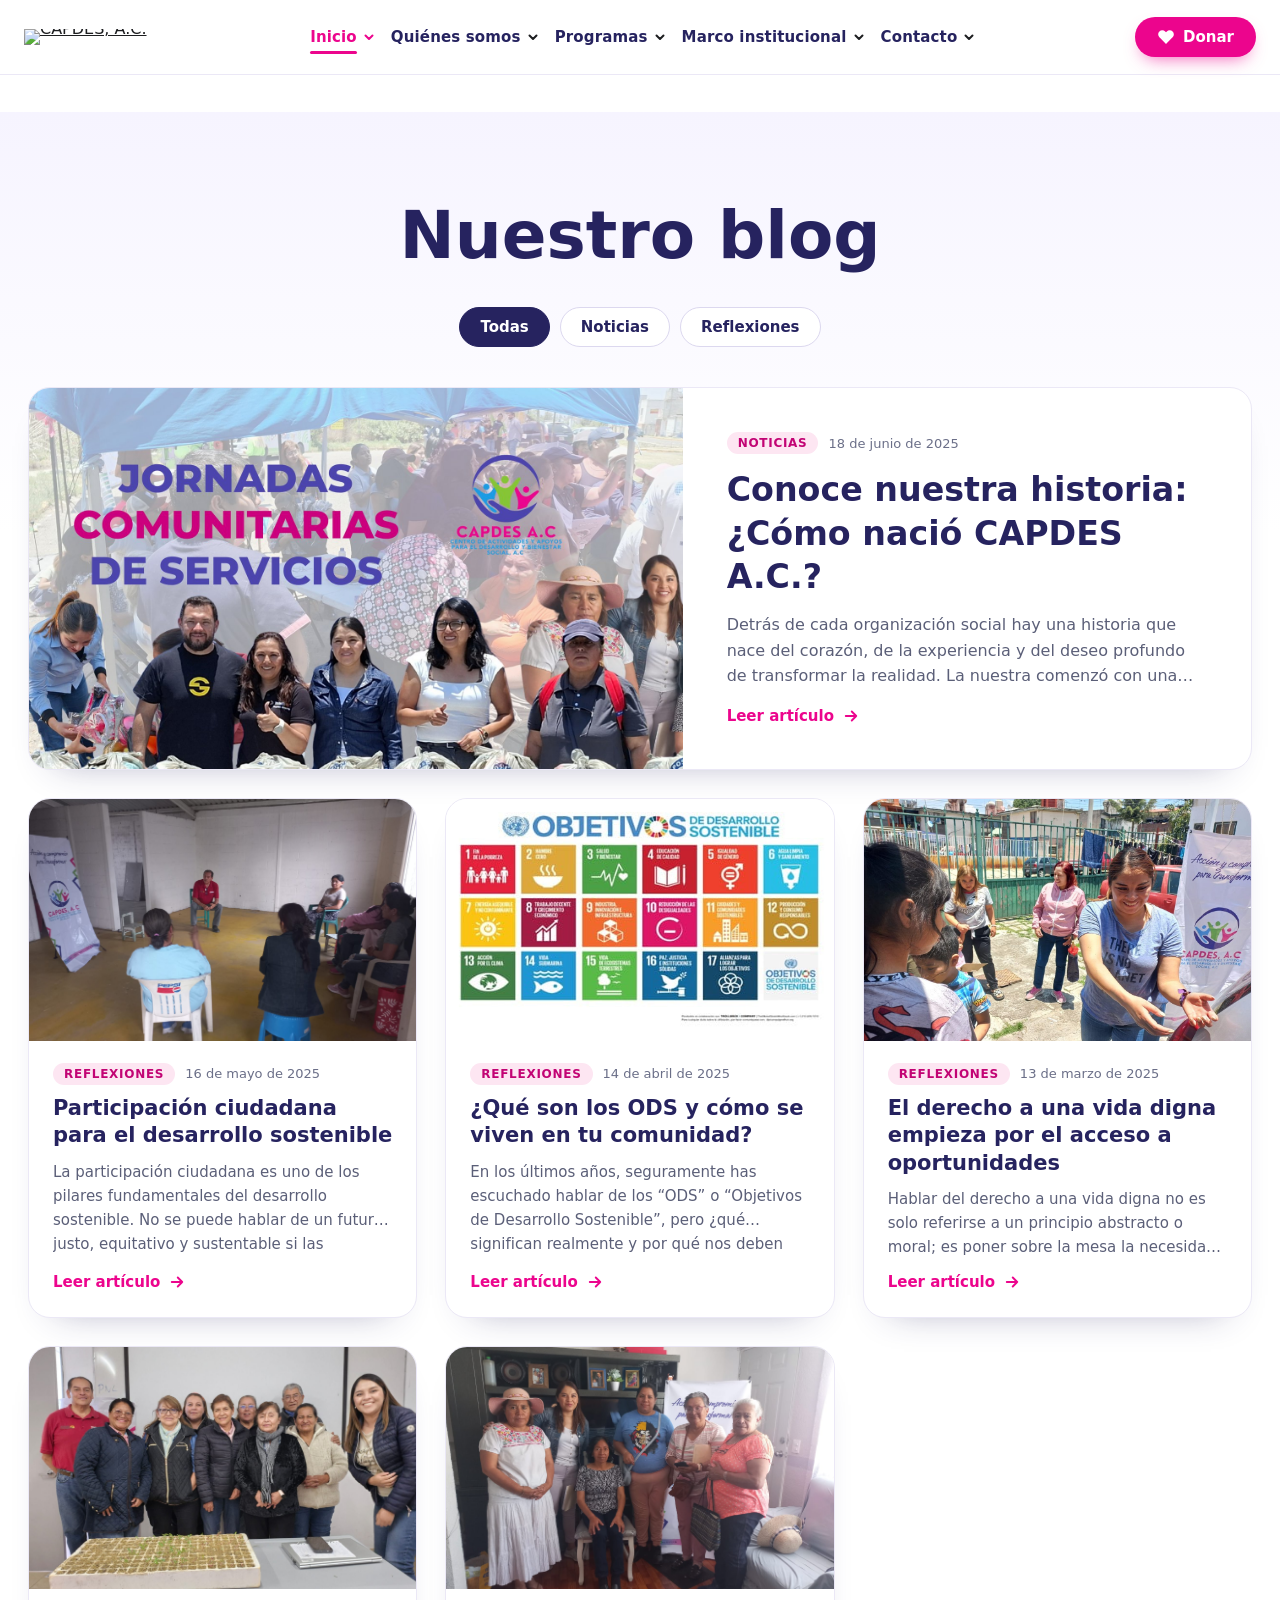
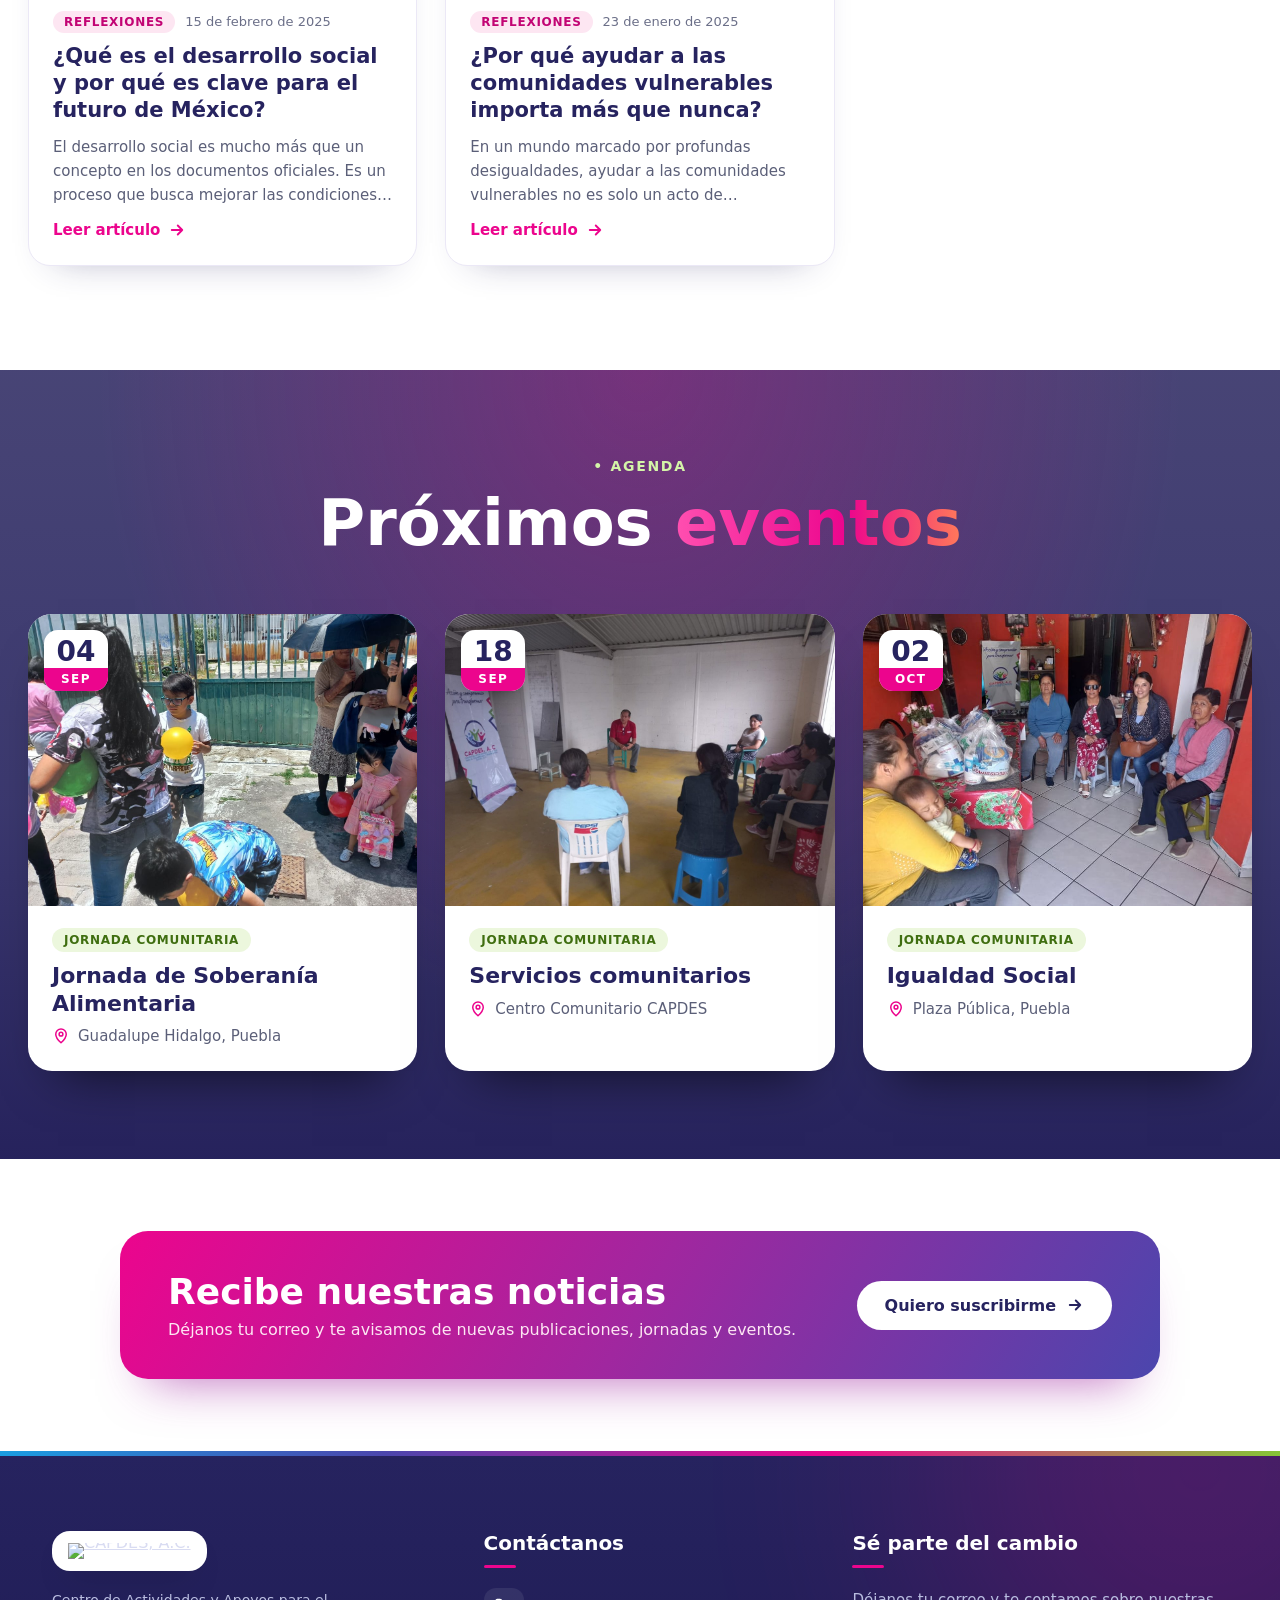
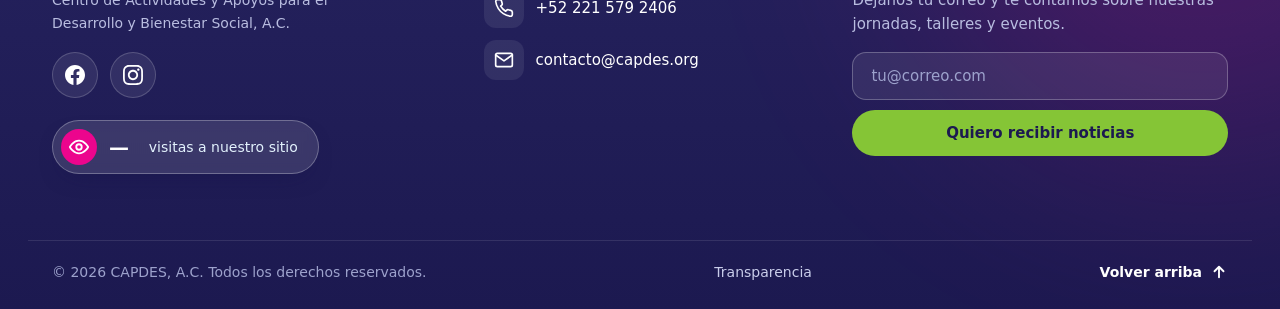
==== commit 88bd807f: "Version pagina 1.1" ====
--- a/blog.html
+++ b/blog.html
@@ -6,5 +6,5 @@
 			if (postPublishDate && currentDate < postPublishDate) {
 				window.location.replace('/');
 			}
-		})();</script><link rel="stylesheet" href="css/main.css"><link rel="stylesheet" href="css/renovacion.css?v=41e4feed"><link rel="stylesheet" href="css/cookieconsent.css"><style>:root{--color-meteorite-dark:#2f1c6a;--color-meteorite-dark-2:#1f1346;--color-meteorite:#8c85ff;--color-meteorite-light:#d5dfff;--color-primary-dark:#5025d1;--color-primary:#673de6;--color-primary-light:#ebe4ff;--color-primary-charts:#b39ef3;--color-danger-dark:#d63163;--color-danger:#fc5185;--color-danger-light:#ffe8ef;--color-danger-charts:#fea8c2;--color-warning-dark:#fea419;--color-warning-dark-2:#9f6000;--color-warning-charts:#ffd28c;--color-warning:#ffcd35;--color-warning-light:#fff8e2;--color-success-dark:#008361;--color-success:#00b090;--color-success-light:#def4f0;--color-dark:#1d1e20;--color-black:#18181a;--color-gray-dark:#36344d;--color-gray:#727586;--color-gray-border:#dadce0;--color-gray-light:#f2f3f6;--color-light:#fff;--color-azure:#357df9;--color-azure-light:#e3ebf9;--color-azure-dark:#265ab2;--color-indigo:#6366f1;--color-neutral-200:#d8dae0}.whats-app-bubble{z-index:19;cursor:pointer;border-radius:100px;display:flex;position:fixed;bottom:24px;right:20px;box-shadow:0 4px 12px #00000026}#wtpQualitySign_fixedCSS,#wtpQualitySign_popupCSS{bottom:10px!important}#wtpQualitySign_fixedCSS{z-index:17!important}#wtpQualitySign_popupCSS{z-index:18!important}
-</style></head><body><div><style>astro-island,astro-slot,astro-static-slot{display:contents}</style><script>(()=>{var e=async t=>{await(await t())()};(self.Astro||(self.Astro={})).only=e;window.dispatchEvent(new Event("astro:only"));})();</script><script>(()=>{var g=Object.defineProperty;var w=(a,s,c)=>s in a?g(a,s,{enumerable:!0,configurable:!0,writable:!0,value:c}):a[s]=c;var l=(a,s,c)=>w(a,typeof s!="symbol"?s+"":s,c);var E=new Set(["__proto__","constructor","prototype"]);{let a={0:t=>y(t),1:t=>c(t),2:t=>new RegExp(t),3:t=>new Date(t),4:t=>new Map(c(t)),5:t=>new Set(c(t)),6:t=>BigInt(t),7:t=>new URL(t),8:t=>new Uint8Array(t),9:t=>new Uint16Array(t),10:t=>new Uint32Array(t),11:t=>Number.POSITIVE_INFINITY*t},s=t=>{let[p,e]=t;return p in a?a[p](e):void 0},c=t=>t.map(s),y=t=>typeof t!="object"||t===null?t:Object.fromEntries(Object.entries(t).map(([p,e])=>[p,s(e)]));class f extends HTMLElement{constructor(){super(...arguments);l(this,"Component");l(this,"hydrator");l(this,"hydrate",async()=>{var b;if(!this.hydrator||!this.isConnected)return;let e=(b=this.parentElement)==null?void 0:b.closest("astro-island[ssr]");if(e){e.addEventListener("astro:hydrate",this.hydrate,{once:!0});return}let r=this.querySelectorAll("astro-slot"),n={},d=this.querySelectorAll("template[data-astro-template]");for(let o of d){let i=o.closest(this.tagName);i!=null&&i.isSameNode(this)&&(n[o.getAttribute("data-astro-template")||"default"]=o.innerHTML,o.remove())}for(let o of r){let i=o.closest(this.tagName);i!=null&&i.isSameNode(this)&&(n[o.getAttribute("name")||"default"]=o.innerHTML)}let u;try{u=this.hasAttribute("props")?y(JSON.parse(this.getAttribute("props"))):{}}catch(o){let i=this.getAttribute("component-url")||"<unknown>",v=this.getAttribute("component-export");throw v&&(i+=` (export ${v})`),console.error(`[hydrate] Error parsing props for component ${i}`,this.getAttribute("props"),o),o}let h;await this.hydrator(this)(this.Component,u,n,{client:this.getAttribute("client")}),this.removeAttribute("ssr"),this.dispatchEvent(new CustomEvent("astro:hydrate"))});l(this,"unmount",()=>{this.isConnected||this.dispatchEvent(new CustomEvent("astro:unmount"))})}disconnectedCallback(){document.removeEventListener("astro:after-swap",this.unmount),document.addEventListener("astro:after-swap",this.unmount,{once:!0})}connectedCallback(){if(!this.hasAttribute("await-children")||document.readyState==="interactive"||document.readyState==="complete")this.childrenConnectedCallback();else{let e=()=>{document.removeEventListener("DOMContentLoaded",e),r.disconnect(),this.childrenConnectedCallback()},r=new MutationObserver(()=>{var n;((n=this.lastChild)==null?void 0:n.nodeType)===Node.COMMENT_NODE&&this.lastChild.nodeValue==="astro:end"&&(this.lastChild.remove(),e())});r.observe(this,{childList:!0}),document.addEventListener("DOMContentLoaded",e)}}async childrenConnectedCallback(){let e=this.getAttribute("before-hydration-url");e&&await import(e),this.start()}getRetryImportUrl(e){let r=new URL(e,document.baseURI);return r.searchParams.set("astro-retry",Date.now().toString()),r.toString()}async importWithRetry(e){try{return await import(e)}catch(r){return await new Promise(n=>setTimeout(n,1e3)),import(this.getRetryImportUrl(e))}}handleHydrationError(e){let r=this.getAttribute("component-url"),n=new CustomEvent("astro:hydration-error",{cancelable:!0,bubbles:!0,composed:!0,detail:{error:e,componentUrl:r}});this.dispatchEvent(n)&&console.error(`[astro-island] Error hydrating ${r}`,e)}async start(){let e=JSON.parse(this.getAttribute("opts")),r=this.getAttribute("client");if(Astro[r]===void 0){window.addEventListener(`astro:${r}`,()=>this.start(),{once:!0});return}try{await Astro[r](async()=>{let n=this.getAttribute("renderer-url");try{let[d,{default:u}]=await Promise.all([this.importWithRetry(this.getAttribute("component-url")),n?this.importWithRetry(n):Promise.resolve({default:()=>()=>{}})]),h=this.getAttribute("component-export")||"default";if(h.includes(".")){this.Component=d;for(let m of h.split(".")){if(E.has(m)||!this.Component||typeof this.Component!="object"&&typeof this.Component!="function"||!Object.hasOwn(this.Component,m))throw new Error(`Invalid component export path: ${h}`);this.Component=this.Component[m]}}else{if(E.has(h))throw new Error(`Invalid component export path: ${h}`);this.Component=d[h]}return this.hydrator=u,this.hydrate}catch(d){return this.handleHydrationError(d),()=>{}}},e,this)}catch(n){this.handleHydrationError(n)}}attributeChangedCallback(){this.hydrate()}}l(f,"observedAttributes",["props"]),customElements.get("astro-island")||customElements.define("astro-island",f)}})();</script><astro-island uid="Z1Fo7Fk" component-url="/_astro-1791477990686/ClientHead.DNKwh6V2.js" component-export="default" renderer-url="/_astro-1791477990686/client.BuD5P5zy.js" props="{&quot;page-noindex&quot;:[0,false],&quot;canonical-url&quot;:[0,&quot;https://capdes.org/blog&quot;],&quot;site-meta&quot;:[0,{&quot;version&quot;:[0,202],&quot;template&quot;:[0,&quot;aigenerated&quot;],&quot;metaTitle&quot;:[0,&quot;CAPDES, A.C&quot;],&quot;buttonSetId&quot;:[0,&quot;0&quot;],&quot;aiWebsiteType&quot;:[0,&quot;Business&quot;],&quot;defaultLocale&quot;:[0,&quot;system&quot;],&quot;ecommerceType&quot;:[0,&quot;zyro&quot;],&quot;salesChannelId&quot;:[0,&quot;scha_01M39SZ2ZSERY988TX3Z83Y92Y&quot;],&quot;ecommerceStoreId&quot;:[0,&quot;store_01JYMJSTGNK2SGEKBNT5RRBTM4&quot;],&quot;isPrivateModeActive&quot;:[0,false],&quot;demoEcommerceStoreId&quot;:[0,&quot;demo_01G0E9P2R0CFTNBWEEFCEV8EG5&quot;],&quot;shouldAddWWWPrefixToDomain&quot;:[0,false]}],&quot;domain&quot;:[0,&quot;capdes.org&quot;]}" ssr client="only" opts="{&quot;name&quot;:&quot;ClientHead&quot;,&quot;value&quot;:&quot;vue&quot;}"></astro-island><script>(()=>{var e=async t=>{await(await t())()};(self.Astro||(self.Astro={})).load=e;window.dispatchEvent(new Event("astro:load"));})();</script><astro-island uid="Z1JUkL1" prefix="s1" component-url="/_astro-1791477990686/Page.CaBDtV9T.js" component-export="default" renderer-url="/_astro-1791477990686/client.BuD5P5zy.js" props="{&quot;pageData&quot;:[0,{&quot;pages&quot;:[0,{&quot;zn3XDj&quot;:[0,{&quot;meta&quot;:[0,{&quot;noindex&quot;:[0,false],&quot;password&quot;:[0,&quot;&quot;],&quot;ogImageAlt&quot;:[0,&quot;&quot;],&quot;passwordDesign&quot;:[0,&quot;default&quot;],&quot;passwordBackText&quot;:[0,&quot;Volver a&quot;],&quot;passwordButtonText&quot;:[0,&quot;Ingresar&quot;],&quot;passwordHeadingText&quot;:[0,&quot;Área de visitante&quot;],&quot;passwordSubheadingText&quot;:[0,&quot;Por favor, ingresa la contraseña para acceder a la página&quot;],&quot;passwordPlaceholderText&quot;:[0,&quot;Ingresa la contraseña&quot;]}],&quot;name&quot;:[0,&quot;BLOG&quot;],&quot;slug&quot;:[0,&quot;blog&quot;],&quot;type&quot;:[0,&quot;default&quot;],&quot;blocks&quot;:[1,[[0,&quot;zapxkx&quot;]]]}],&quot;zvbggW&quot;:[0,{&quot;type&quot;:[0,&quot;default&quot;],&quot;name&quot;:[0,&quot;Proyectos-EmpoderamientoEconomico&quot;],&quot;slug&quot;:[0,&quot;proyectos-empoderamientoeconomico&quot;]}],&quot;ai-15zDH&quot;:[0,{&quot;type&quot;:[0,&quot;default&quot;],&quot;name&quot;:[0,&quot;Inicio&quot;],&quot;slug&quot;:[0,&quot;inicio&quot;]}],&quot;ai-7_vJN&quot;:[0,{&quot;type&quot;:[0,&quot;default&quot;],&quot;name&quot;:[0,&quot;Programas&quot;],&quot;slug&quot;:[0,&quot;programas&quot;]}],&quot;ai-QA7wJ&quot;:[0,{&quot;type&quot;:[0,&quot;default&quot;],&quot;name&quot;:[0,&quot;Contacto&quot;],&quot;slug&quot;:[0,&quot;contacto&quot;]}],&quot;ai-f7xbA&quot;:[0,{&quot;type&quot;:[0,&quot;default&quot;],&quot;name&quot;:[0,&quot;Quienes somos&quot;],&quot;slug&quot;:[0,&quot;quienes-somos&quot;]}],&quot;ai-zaZir&quot;:[0,{&quot;type&quot;:[0,&quot;default&quot;],&quot;name&quot;:[0,&quot;Marco institucional&quot;],&quot;slug&quot;:[0,&quot;marco-institucional&quot;]}],&quot;prod_01JYMKJX7XCM2KB75WRCPS8RVN&quot;:[0,{&quot;name&quot;:[0,&quot;Dona para que más jóvenes y mujeres tengan oportunidad de mejorar sus condiciones de su vida&quot;],&quot;type&quot;:[0,&quot;ecommerce-dynamic-product&quot;],&quot;blocks&quot;:[1,[[0,&quot;zwXG0m&quot;]]],&quot;productId&quot;:[0,&quot;prod_01JYMKJX7XCM2KB75WRCPS8RVN&quot;],&quot;hiddenSlots&quot;:[1,[]],&quot;slug&quot;:[0,&quot;dona-para-que-mas-jovenes-y-mujeres-tengan-oportunidad-de-mejorar-sus-condiciones-de-su-vida&quot;],&quot;meta&quot;:[0,{&quot;title&quot;:[0,&quot;Dona para que más jóvenes y mujeres tengan oportunidad de mejorar sus condiciones de su vida&quot;]}]}],&quot;prod_01JYMJSTKHYCHFKA3BFB7859MK&quot;:[0,{&quot;name&quot;:[0,&quot;Donativo &quot;],&quot;type&quot;:[0,&quot;ecommerce-dynamic-product&quot;],&quot;blocks&quot;:[1,[[0,&quot;zwXG0m&quot;]]],&quot;productId&quot;:[0,&quot;prod_01JYMJSTKHYCHFKA3BFB7859MK&quot;],&quot;hiddenSlots&quot;:[1,[]],&quot;slug&quot;:[0,&quot;face-serum-gxrcld&quot;],&quot;meta&quot;:[0,{&quot;title&quot;:[0,&quot;Donativo &quot;],&quot;description&quot;:[0,&quot;The product description should talk about the product in a truthful yet flattering way. Remember to include information that the potential buyer would need, for example, details on sizing, color, and function. Volume: 50ml&quot;]}]}],&quot;prod_01JYMJSTKX3QP7KHZB9GTP7XXY&quot;:[0,{&quot;name&quot;:[0,&quot;Donativo&quot;],&quot;type&quot;:[0,&quot;ecommerce-dynamic-product&quot;],&quot;blocks&quot;:[1,[[0,&quot;zwXG0m&quot;]]],&quot;productId&quot;:[0,&quot;prod_01JYMJSTKX3QP7KHZB9GTP7XXY&quot;],&quot;hiddenSlots&quot;:[1,[]],&quot;slug&quot;:[0,&quot;handmade-vase-slowpy&quot;],&quot;meta&quot;:[0,{&quot;title&quot;:[0,&quot;Donativo&quot;],&quot;description&quot;:[0,&quot;The product description should talk about the product in a truthful yet flattering way. Remember to include information that the potential buyer would need, for example details on sizing, color, and function. Material: Ceramic. Color: White&quot;]}]}],&quot;prod_01JYMJSTM7E64SA8SV64A2YXYR&quot;:[0,{&quot;name&quot;:[0,&quot;Donativo&quot;],&quot;type&quot;:[0,&quot;ecommerce-dynamic-product&quot;],&quot;blocks&quot;:[1,[[0,&quot;zwXG0m&quot;]]],&quot;productId&quot;:[0,&quot;prod_01JYMJSTM7E64SA8SV64A2YXYR&quot;],&quot;hiddenSlots&quot;:[1,[]],&quot;slug&quot;:[0,&quot;hand-soap-giguos&quot;],&quot;meta&quot;:[0,{&quot;title&quot;:[0,&quot;Donativo&quot;],&quot;description&quot;:[0,&quot;The product description should talk about the product in a truthful yet flattering way. Remember to include information that the potential buyer would need, for example details on sizing, color, and function. Volume: 100 ml&quot;]}]}],&quot;prod_01JYMJSTMFMKQEQZ6Q8095ES13&quot;:[0,{&quot;name&quot;:[0,&quot;Donativo&quot;],&quot;type&quot;:[0,&quot;ecommerce-dynamic-product&quot;],&quot;blocks&quot;:[1,[[0,&quot;zwXG0m&quot;]]],&quot;productId&quot;:[0,&quot;prod_01JYMJSTMFMKQEQZ6Q8095ES13&quot;],&quot;hiddenSlots&quot;:[1,[]],&quot;slug&quot;:[0,&quot;set-of-plates-cxlzwx&quot;],&quot;meta&quot;:[0,{&quot;title&quot;:[0,&quot;Donativo&quot;],&quot;description&quot;:[0,&quot;The product description should talk about the product in a truthful yet flattering way. Remember to include information that the potential buyer would need, for example, details on sizing, color, and function. Material: Ceramic. Color: Beige&quot;]}]}],&quot;prod_01JYMJSTSVHF15KYS97ES7FG4Y&quot;:[0,{&quot;name&quot;:[0,&quot;Donativo&quot;],&quot;type&quot;:[0,&quot;ecommerce-dynamic-product&quot;],&quot;blocks&quot;:[1,[[0,&quot;zwXG0m&quot;]]],&quot;productId&quot;:[0,&quot;prod_01JYMJSTSVHF15KYS97ES7FG4Y&quot;],&quot;hiddenSlots&quot;:[1,[]],&quot;slug&quot;:[0,&quot;sunglasses-iubjnq&quot;],&quot;meta&quot;:[0,{&quot;title&quot;:[0,&quot;Donativo&quot;],&quot;description&quot;:[0,&quot;The product description should talk about the product in a truthful yet flattering way. Remember to include information that the potential buyer would need, for example details on sizing, color, and function. Material: Stainless Steel. Color: Black&quot;]}]}],&quot;prod_01JYMJSTT3Y6X9EA5AVCX5EMEA&quot;:[0,{&quot;name&quot;:[0,&quot;Donativo&quot;],&quot;type&quot;:[0,&quot;ecommerce-dynamic-product&quot;],&quot;blocks&quot;:[1,[[0,&quot;zwXG0m&quot;]]],&quot;productId&quot;:[0,&quot;prod_01JYMJSTT3Y6X9EA5AVCX5EMEA&quot;],&quot;hiddenSlots&quot;:[1,[]],&quot;slug&quot;:[0,&quot;wooden-chair-mopukh&quot;],&quot;meta&quot;:[0,{&quot;title&quot;:[0,&quot;Donativo&quot;],&quot;description&quot;:[0,&quot;The product description should talk about the product in a truthful yet flattering way. Remember to include information that the potential buyer would need, for example, details on sizing, color, and function. Material: Pine Wood. Width: 50 cm. Height: 78 cm&quot;]}]}]}],&quot;blocks&quot;:[0,{&quot;header&quot;:[0,{&quot;slot&quot;:[0,&quot;header&quot;],&quot;type&quot;:[0,&quot;BlockNavigation&quot;],&quot;mobile&quot;:[0,{&quot;height&quot;:[0,123],&quot;logoHeight&quot;:[0,75]}],&quot;desktop&quot;:[0,{&quot;height&quot;:[0,207],&quot;logoHeight&quot;:[0,143]}],&quot;settings&quot;:[0,{&quot;styles&quot;:[0,{&quot;width&quot;:[0,&quot;1240px&quot;],&quot;padding&quot;:[0,&quot;32px 16px 32px 16px&quot;],&quot;m-padding&quot;:[0,&quot;24px 16px 24px 16px&quot;],&quot;logo-width&quot;:[0,&quot;264px&quot;],&quot;cartIconSize&quot;:[0,&quot;24px&quot;],&quot;link-spacing&quot;:[0,&quot;22px&quot;],&quot;m-logo-width&quot;:[0,&quot;138.644px&quot;],&quot;m-link-spacing&quot;:[0,&quot;20px&quot;],&quot;element-spacing&quot;:[0,&quot;26px&quot;],&quot;logoTextFontSize&quot;:[0,32],&quot;contrastBackgroundColor&quot;:[0,&quot;rgb(224, 224, 224)&quot;]}],&quot;logoAlt&quot;:[0,&quot;&quot;],&quot;cartText&quot;:[0,&quot;&quot;],&quot;isSticky&quot;:[0,false],&quot;logoText&quot;:[0,&quot;CAPDES, A.C&quot;],&quot;showLogo&quot;:[0,true],&quot;headerLayout&quot;:[0,&quot;desktop-1&quot;],&quot;isCartVisible&quot;:[0,false],&quot;logoImagePath&quot;:[0,&quot;logocapdesa.c-yfb19wu0yFQLv0Rh.png&quot;],&quot;mHeaderLayout&quot;:[0,&quot;mobile-1&quot;],&quot;logoImageOrigin&quot;:[0,&quot;assets&quot;],&quot;selectedLogoType&quot;:[0,&quot;image&quot;],&quot;mobileLinksAlignment&quot;:[0,&quot;right&quot;]}],&quot;zindexes&quot;:[1,[[0,&quot;z5rVYa&quot;]]],&quot;background&quot;:[0,{&quot;color&quot;:[0,&quot;rgb(255, 255, 255)&quot;],&quot;current&quot;:[0,&quot;color&quot;],&quot;isTransparent&quot;:[0,false]}],&quot;components&quot;:[1,[[0,&quot;z5rVYa&quot;]]],&quot;fontFamily&quot;:[0,&quot;Poppins&quot;],&quot;fontWeight&quot;:[0,400],&quot;logoAspectRatio&quot;:[0,1.8516483516483515],&quot;navLinkTextColor&quot;:[0,&quot;rgb(26, 157, 226)&quot;],&quot;navLinkTextColorHover&quot;:[0,&quot;rgb(236, 5, 141)&quot;]}],&quot;zSiG-O&quot;:[0,{&quot;slot&quot;:[0,&quot;footer&quot;],&quot;type&quot;:[0,&quot;BlockLayout&quot;],&quot;mobile&quot;:[0,{&quot;minHeight&quot;:[0,20]}],&quot;desktop&quot;:[0,{&quot;minHeight&quot;:[0,354.96875]}],&quot;settings&quot;:[0,{&quot;styles&quot;:[0,{&quot;cols&quot;:[0,&quot;12&quot;],&quot;rows&quot;:[0,10],&quot;width&quot;:[0,&quot;1224px&quot;],&quot;m-rows&quot;:[0,&quot;1&quot;],&quot;col-gap&quot;:[0,&quot;24px&quot;],&quot;row-gap&quot;:[0,&quot;16px&quot;],&quot;row-size&quot;:[0,&quot;48px&quot;],&quot;column-gap&quot;:[0,&quot;24px&quot;],&quot;block-padding&quot;:[0,&quot;16px 0 16px 0&quot;],&quot;m-block-padding&quot;:[0,&quot;40px 16px 40px 16px&quot;]}]}],&quot;zindexes&quot;:[1,[[0,&quot;zpP6Gy&quot;],[0,&quot;zZ5g7k&quot;],[0,&quot;z_yyao&quot;],[0,&quot;zETyEt&quot;],[0,&quot;z32w7z&quot;],[0,&quot;zysvRG&quot;],[0,&quot;z7Rzje&quot;],[0,&quot;z3auyZ&quot;],[0,&quot;zNimG7&quot;]]],&quot;background&quot;:[0,{&quot;color&quot;:[0,&quot;rgb(75, 69, 173)&quot;],&quot;current&quot;:[0,&quot;gradient&quot;],&quot;gradient&quot;:[0,{&quot;type&quot;:[0,&quot;radial&quot;],&quot;angle&quot;:[0,135],&quot;colors&quot;:[1,[[0,{&quot;value&quot;:[0,&quot;rgb(26, 157, 226)&quot;]}],[0,{&quot;value&quot;:[0,&quot;rgb(75, 70, 173)&quot;]}]]],&quot;isAnimated&quot;:[0,false]}]}],&quot;components&quot;:[1,[[0,&quot;zpP6Gy&quot;],[0,&quot;zZ5g7k&quot;],[0,&quot;z_yyao&quot;],[0,&quot;zETyEt&quot;],[0,&quot;z32w7z&quot;],[0,&quot;zysvRG&quot;],[0,&quot;z7Rzje&quot;],[0,&quot;z3auyZ&quot;],[0,&quot;zNimG7&quot;]]],&quot;initialBlockId&quot;:[0,&quot;W7N_1fYuy&quot;]}],&quot;zapxkx&quot;:[0,{&quot;type&quot;:[0,&quot;BlockLayout&quot;],&quot;mobile&quot;:[0,{&quot;minHeight&quot;:[0,464]}],&quot;desktop&quot;:[0,{&quot;minHeight&quot;:[0,5478]}],&quot;settings&quot;:[0,{&quot;styles&quot;:[0,{&quot;block-padding&quot;:[0,&quot;16px 0 16px 0&quot;],&quot;m-block-padding&quot;:[0,&quot;16px&quot;]}]}],&quot;zindexes&quot;:[1,[[0,&quot;zrKmAw&quot;],[0,&quot;zBKUw2&quot;],[0,&quot;zwZWhR&quot;],[0,&quot;zwmGNb&quot;],[0,&quot;z8pcmZ&quot;],[0,&quot;zMsV5a&quot;],[0,&quot;z0UpAS&quot;],[0,&quot;zRy_Ne&quot;]]],&quot;background&quot;:[0,{&quot;path&quot;:[0,&quot;logo-capdes-a.c-2-m5Kwana2RbcqDZJa.png&quot;],&quot;color&quot;:[0,&quot;rgb(221, 229, 235)&quot;],&quot;image&quot;:[0,&quot;https://assets.zyrosite.com/AQEyaZVx1MiRWvDV/logo-capdes-a.c-2-m5Kwana2RbcqDZJa.png&quot;],&quot;origin&quot;:[0,&quot;assets&quot;],&quot;current&quot;:[0,&quot;image&quot;],&quot;overlay-opacity&quot;:[0,&quot;0.00&quot;]}],&quot;components&quot;:[1,[[0,&quot;zrKmAw&quot;],[0,&quot;zBKUw2&quot;],[0,&quot;zwZWhR&quot;],[0,&quot;zwmGNb&quot;],[0,&quot;z8pcmZ&quot;],[0,&quot;zMsV5a&quot;],[0,&quot;z0UpAS&quot;],[0,&quot;zRy_Ne&quot;]]]}]}],&quot;elements&quot;:[0,{&quot;z0UpAS&quot;:[0,{&quot;type&quot;:[0,&quot;GridTextBox&quot;],&quot;mobile&quot;:[0,{&quot;top&quot;:[0,14013],&quot;left&quot;:[0,0],&quot;width&quot;:[0,328],&quot;height&quot;:[0,1646]}],&quot;content&quot;:[0,&quot;&lt;h5 dir=\&quot;auto\&quot;&gt;🌎 ¿Qué es el desarrollo social y por qué es clave para el futuro de México?&lt;/h5&gt;&lt;p class=\&quot;body\&quot; dir=\&quot;auto\&quot;&gt;El desarrollo social es mucho más que un concepto en los documentos oficiales. Es un proceso que busca mejorar las condiciones de vida de las personas, especialmente de aquellas que enfrentan carencias económicas, sociales o culturales. En palabras simples, se trata de generar oportunidades reales para que todas y todos —sin importar su origen o situación— puedan acceder a una vida digna, con salud, educación, trabajo y bienestar.&lt;/p&gt;&lt;p class=\&quot;body\&quot; dir=\&quot;auto\&quot;&gt;En México, el desarrollo social se ha vuelto una prioridad ante los altos niveles de desigualdad que persisten en el país. De acuerdo con el CONEVAL, más del 36% de la población vive en situación de pobreza multidimensional, lo que significa que millones de personas enfrentan más de una carencia social al mismo tiempo. Esto no solo limita su presente, también pone en riesgo el futuro colectivo del país.&lt;/p&gt;&lt;p class=\&quot;body\&quot; dir=\&quot;auto\&quot;&gt;Trabajar por el desarrollo social implica intervenir en diferentes niveles: desde asegurar que haya acceso a servicios básicos como agua potable, hasta generar políticas públicas que promuevan el empleo, el respeto a los derechos humanos y la inclusión. Pero también significa escuchar a las comunidades, construir soluciones con ellas y reconocer que el verdadero cambio ocurre cuando las personas participan activamente en su transformación.&lt;/p&gt;&lt;p class=\&quot;body\&quot; dir=\&quot;auto\&quot;&gt;En CAPDES A.C., creemos firmemente que el desarrollo social no es un privilegio, es un derecho. Por eso impulsamos proyectos comunitarios que fortalecen las capacidades locales, empoderan a las mujeres, crean redes solidarias y promueven la seguridad alimentaria a través de iniciativas como los huertos caseros. Apostamos por modelos sostenibles que respeten la cultura, los saberes locales y el medio ambiente.&lt;/p&gt;&lt;p class=\&quot;body\&quot; dir=\&quot;auto\&quot;&gt;El desarrollo social es clave para el futuro de México porque crea las bases de una sociedad más justa, equitativa y resiliente. Cuando invertimos en las personas —en su educación, su salud, su autonomía— estamos sembrando bienestar a largo plazo. Solo así podremos construir un país donde nadie se quede atrás y donde todas las comunidades puedan florecer.&lt;/p&gt;&lt;p class=\&quot;body\&quot; dir=\&quot;auto\&quot;&gt;&lt;em&gt;15 de febrero 2025.&lt;/em&gt;&lt;/p&gt;&quot;],&quot;desktop&quot;:[0,{&quot;top&quot;:[0,3904],&quot;left&quot;:[0,103],&quot;width&quot;:[0,1018],&quot;height&quot;:[0,690]}],&quot;settings&quot;:[0,{&quot;styles&quot;:[0,{&quot;text&quot;:[0,&quot;left&quot;],&quot;align&quot;:[0,&quot;flex-start&quot;],&quot;justify&quot;:[0,&quot;flex-start&quot;],&quot;m-element-margin&quot;:[0,&quot;0 0 16px 0&quot;]}]}],&quot;animation&quot;:[0,{&quot;name&quot;:[0,&quot;slide&quot;],&quot;type&quot;:[0,&quot;global&quot;]}]}],&quot;z32w7z&quot;:[0,{&quot;type&quot;:[0,&quot;GridTextBox&quot;],&quot;mobile&quot;:[0,{&quot;top&quot;:[0,224],&quot;left&quot;:[0,0],&quot;width&quot;:[0,328],&quot;height&quot;:[0,24]}],&quot;content&quot;:[0,&quot;&lt;p dir=\&quot;auto\&quot; class=\&quot;body\&quot; style=\&quot;color: rgb(255, 255, 255); --lineHeightDesktop: 1.3; --fontSizeDesktop: 20px;\&quot;&gt;&lt;a href=\&quot;mailto:contacto@capdes.org\&quot;&gt;contacto@capdes.org&lt;/a&gt;&lt;/p&gt;&quot;],&quot;desktop&quot;:[0,{&quot;top&quot;:[0,155],&quot;left&quot;:[0,449],&quot;width&quot;:[0,272],&quot;height&quot;:[0,26]}],&quot;settings&quot;:[0,{&quot;styles&quot;:[0,{&quot;text&quot;:[0,&quot;center&quot;],&quot;align&quot;:[0,&quot;flex-start&quot;],&quot;justify&quot;:[0,&quot;center&quot;],&quot;m-element-margin&quot;:[0,&quot;0 0 24px 0&quot;]}]}],&quot;animation&quot;:[0,{&quot;name&quot;:[0,&quot;slide&quot;],&quot;type&quot;:[0,&quot;global&quot;]}],&quot;initialElementId&quot;:[0,&quot;fRoA6n-q74&quot;]}],&quot;z3auyZ&quot;:[0,{&quot;type&quot;:[0,&quot;GridTextBox&quot;],&quot;mobile&quot;:[0,{&quot;top&quot;:[0,480],&quot;left&quot;:[0,0],&quot;width&quot;:[0,328],&quot;height&quot;:[0,18]}],&quot;content&quot;:[0,&quot;&lt;p dir=\&quot;auto\&quot; class=\&quot;body\&quot; style=\&quot;color: rgb(255, 255, 255); --lineHeightMobile: 1.3; --lineHeightDesktop: 1.3; --fontSizeMobile: 14px; --fontSizeDesktop: 14px;\&quot;&gt;© CAPDES, A.C 2026. All rights reserved.&lt;/p&gt;&quot;],&quot;desktop&quot;:[0,{&quot;top&quot;:[0,337],&quot;left&quot;:[0,721],&quot;width&quot;:[0,503],&quot;height&quot;:[0,18]}],&quot;settings&quot;:[0,{&quot;styles&quot;:[0,{&quot;text&quot;:[0,&quot;right&quot;],&quot;align&quot;:[0,&quot;flex-start&quot;],&quot;m-text&quot;:[0,&quot;center&quot;],&quot;justify&quot;:[0,&quot;center&quot;],&quot;m-element-margin&quot;:[0,&quot;0 0 24px 0&quot;]}]}],&quot;animation&quot;:[0,{&quot;name&quot;:[0,&quot;slide&quot;],&quot;type&quot;:[0,&quot;global&quot;]}],&quot;initialElementId&quot;:[0,&quot;fRoA6n-q74&quot;]}],&quot;z5rVYa&quot;:[0,{&quot;type&quot;:[0,&quot;GridSocialIcons&quot;],&quot;links&quot;:[1,[[0,{&quot;svg&quot;:[0,&quot;&lt;svg xmlns=\&quot;http://www.w3.org/2000/svg\&quot; fill=\&quot;none\&quot; viewBox=\&quot;0 0 24 24\&quot; height=\&quot;24\&quot; width=\&quot;24\&quot;&gt;\n&lt;path fill=\&quot;currentColor\&quot; d=\&quot;M24 12.0726C24 5.44354 18.629 0.0725708 12 0.0725708C5.37097 0.0725708 0 5.44354 0 12.0726C0 18.0619 4.38823 23.0264 10.125 23.9274V15.5414H7.07661V12.0726H10.125V9.4287C10.125 6.42144 11.9153 4.76031 14.6574 4.76031C15.9706 4.76031 17.3439 4.99451 17.3439 4.99451V7.94612H15.8303C14.34 7.94612 13.875 8.87128 13.875 9.82015V12.0726H17.2031L16.6708 15.5414H13.875V23.9274C19.6118 23.0264 24 18.0619 24 12.0726Z\&quot;&gt;&lt;/path&gt;\n&lt;/svg&gt;\n&quot;],&quot;icon&quot;:[0,&quot;facebook&quot;],&quot;link&quot;:[0,&quot;https://www.facebook.com/capdes.ac&quot;]}],[0,{&quot;svg&quot;:[0,&quot;&lt;svg xmlns=\&quot;http://www.w3.org/2000/svg\&quot; fill=\&quot;none\&quot; viewBox=\&quot;0 0 24 24\&quot; height=\&quot;24\&quot; width=\&quot;24\&quot;&gt;\n&lt;path fill=\&quot;currentColor\&quot; d=\&quot;M12.0027 5.84808C8.59743 5.84808 5.85075 8.59477 5.85075 12C5.85075 15.4053 8.59743 18.1519 12.0027 18.1519C15.4079 18.1519 18.1546 15.4053 18.1546 12C18.1546 8.59477 15.4079 5.84808 12.0027 5.84808ZM12.0027 15.9996C9.80212 15.9996 8.00312 14.2059 8.00312 12C8.00312 9.7941 9.79677 8.00046 12.0027 8.00046C14.2086 8.00046 16.0022 9.7941 16.0022 12C16.0022 14.2059 14.2032 15.9996 12.0027 15.9996ZM19.8412 5.59644C19.8412 6.39421 19.1987 7.03135 18.4062 7.03135C17.6085 7.03135 16.9713 6.38885 16.9713 5.59644C16.9713 4.80402 17.6138 4.16153 18.4062 4.16153C19.1987 4.16153 19.8412 4.80402 19.8412 5.59644ZM23.9157 7.05277C23.8247 5.13063 23.3856 3.42801 21.9775 2.02522C20.5747 0.622429 18.8721 0.183388 16.9499 0.0870135C14.9689 -0.0254238 9.03112 -0.0254238 7.05008 0.0870135C5.1333 0.178034 3.43068 0.617075 2.02253 2.01986C0.614389 3.42265 0.180703 5.12527 0.0843279 7.04742C-0.0281093 9.02845 -0.0281093 14.9662 0.0843279 16.9472C0.175349 18.8694 0.614389 20.572 2.02253 21.9748C3.43068 23.3776 5.12794 23.8166 7.05008 23.913C9.03112 24.0254 14.9689 24.0254 16.9499 23.913C18.8721 23.822 20.5747 23.3829 21.9775 21.9748C23.3803 20.572 23.8193 18.8694 23.9157 16.9472C24.0281 14.9662 24.0281 9.03381 23.9157 7.05277ZM21.3564 19.0728C20.9388 20.1223 20.1303 20.9307 19.0755 21.3537C17.496 21.9802 13.7481 21.8356 12.0027 21.8356C10.2572 21.8356 6.50396 21.9748 4.92984 21.3537C3.88042 20.9361 3.07195 20.1276 2.64897 19.0728C2.02253 17.4934 2.16709 13.7455 2.16709 12C2.16709 10.2546 2.02789 6.50129 2.64897 4.92717C3.06659 3.87776 3.87507 3.06928 4.92984 2.6463C6.50931 2.01986 10.2572 2.16443 12.0027 2.16443C13.7481 2.16443 17.5014 2.02522 19.0755 2.6463C20.1249 3.06392 20.9334 3.8724 21.3564 4.92717C21.9828 6.50665 21.8383 10.2546 21.8383 12C21.8383 13.7455 21.9828 17.4987 21.3564 19.0728Z\&quot;&gt;&lt;/path&gt;\n&lt;/svg&gt;\n&quot;],&quot;icon&quot;:[0,&quot;instagram&quot;],&quot;link&quot;:[0,&quot;https://www.instagram.com/capdes.ac&quot;]}]]],&quot;mobile&quot;:[0,{&quot;top&quot;:[0,0],&quot;left&quot;:[0,0],&quot;width&quot;:[0,0],&quot;height&quot;:[0,0]}],&quot;desktop&quot;:[0,{&quot;top&quot;:[0,0],&quot;left&quot;:[0,0],&quot;width&quot;:[0,0],&quot;height&quot;:[0,0]}],&quot;settings&quot;:[0,{&quot;styles&quot;:[0,{&quot;align&quot;:[0,&quot;&quot;],&quot;justify&quot;:[0,&quot;center&quot;],&quot;icon-size&quot;:[0,&quot;29px&quot;],&quot;icon-color&quot;:[0,&quot;rgb(75, 69, 173)&quot;],&quot;icon-spacing&quot;:[0,&quot;space-around&quot;],&quot;icon-direction&quot;:[0,&quot;row&quot;],&quot;icon-color-hover&quot;:[0,&quot;rgb(236, 5, 142)&quot;],&quot;m-element-margin&quot;:[0,&quot;0 0 16px 0&quot;],&quot;space-between-icons&quot;:[0,&quot;20px&quot;]}],&quot;useBrandColors&quot;:[0,false]}],&quot;animation&quot;:[0,{&quot;name&quot;:[0,&quot;slide&quot;],&quot;type&quot;:[0,&quot;global&quot;]}]}],&quot;z7Rzje&quot;:[0,{&quot;type&quot;:[0,&quot;GridForm&quot;],&quot;formId&quot;:[0,&quot;Contact form&quot;],&quot;mobile&quot;:[0,{&quot;top&quot;:[0,329],&quot;left&quot;:[0,0],&quot;width&quot;:[0,328],&quot;height&quot;:[0,122]}],&quot;desktop&quot;:[0,{&quot;top&quot;:[0,157],&quot;left&quot;:[0,844],&quot;width&quot;:[0,360],&quot;height&quot;:[0,127],&quot;inputTextSize&quot;:[0,16],&quot;labelTextSize&quot;:[0,17],&quot;submitButtonFontSize&quot;:[0,14],&quot;formElementsVerticalSpacing&quot;:[0,24]}],&quot;settings&quot;:[0,{&quot;theme&quot;:[0,&quot;light&quot;],&quot;schema&quot;:[1,[[0,{&quot;id&quot;:[0,&quot;email&quot;],&quot;svg&quot;:[0,&quot;align-left-short&quot;],&quot;name&quot;:[0,&quot;Correo electrónico para contacto&quot;],&quot;type&quot;:[0,&quot;GridInput&quot;],&quot;fieldType&quot;:[0,&quot;short-answer&quot;],&quot;inputLabel&quot;:[0,&quot;&quot;],&quot;validation&quot;:[1,[[1,[[0,&quot;bail&quot;]]],[1,[[0,&quot;email&quot;]]],[1,[[0,&quot;required&quot;]]]]],&quot;placeholder&quot;:[0,&quot;Correo electrónico para contacto&quot;],&quot;validationType&quot;:[0,&quot;email&quot;],&quot;validation-messages&quot;:[0,{&quot;email&quot;:[0,&quot;Please enter a valid email address&quot;],&quot;required&quot;:[0,&quot;Este campo es obligatorio&quot;]}]}]]],&quot;styles&quot;:[0,{&quot;justify&quot;:[0,&quot;center&quot;],&quot;formSpacing&quot;:[0,&quot;22px 10px&quot;],&quot;m-element-margin&quot;:[0,&quot;0 0 16px 0&quot;]}],&quot;successMessage&quot;:[0,&quot;¡Gracias por tu interés en contactarnos, espera nuestro correo y mantente al tanto de nuestras actividades también en redes sociales!&quot;]}],&quot;animation&quot;:[0,{&quot;name&quot;:[0,&quot;slide&quot;],&quot;type&quot;:[0,&quot;global&quot;]}],&quot;formPadding&quot;:[0,0],&quot;inputFillColor&quot;:[0,&quot;#ffffff&quot;],&quot;inputTextColor&quot;:[0,&quot;#0d141a&quot;],&quot;labelTextColor&quot;:[0,&quot;#ffffff&quot;],&quot;formBorderWidth&quot;:[0,0],&quot;innerBackground&quot;:[0,{&quot;color&quot;:[0,&quot;rgba(255, 255, 255, 0.06)&quot;],&quot;image&quot;:[0,&quot;&quot;],&quot;current&quot;:[0,&quot;&quot;]}],&quot;formBorderRadius&quot;:[0,0],&quot;initialElementId&quot;:[0,&quot;zdDsoZ&quot;],&quot;inputBorderColor&quot;:[0,&quot;rgb(184, 192, 204)&quot;],&quot;inputBorderWidth&quot;:[0,1],&quot;submitButtonData&quot;:[0,{&quot;type&quot;:[0,&quot;GridButton&quot;],&quot;content&quot;:[0,&quot;Enviar información de contacto&quot;],&quot;settings&quot;:[0,{&quot;type&quot;:[0,&quot;primary&quot;],&quot;styles&quot;:[0,{&quot;align&quot;:[0,&quot;center&quot;],&quot;justify&quot;:[0,&quot;center&quot;],&quot;position&quot;:[0,&quot;8/8/9/10&quot;]}],&quot;isFormButton&quot;:[0,true]}]}],&quot;inputBorderRadius&quot;:[0,10],&quot;formBackgroundColor&quot;:[0,&quot;transparent&quot;],&quot;inputFillColorHover&quot;:[0,&quot;#ffffff&quot;],&quot;inputTextColorHover&quot;:[0,&quot;#0d141a&quot;],&quot;inputBorderColorHover&quot;:[0,&quot;#0d141a&quot;],&quot;submitButtonFontColor&quot;:[0,&quot;#ffffff&quot;],&quot;submitButtonBorderColor&quot;:[0,&quot;#0d141a&quot;],&quot;submitButtonBorderRadius&quot;:[0,50],&quot;submitButtonFontColorHover&quot;:[0,&quot;#ffffff&quot;],&quot;submitButtonBackgroundColor&quot;:[0,&quot;rgb(133, 197, 54)&quot;],&quot;submitButtonBorderColorHover&quot;:[0,&quot;#0d141a&quot;],&quot;submitButtonBackgroundColorHover&quot;:[0,&quot;#3949AB&quot;]}],&quot;z8pcmZ&quot;:[0,{&quot;rel&quot;:[0,&quot;nofollow&quot;],&quot;type&quot;:[0,&quot;GridImage&quot;],&quot;mobile&quot;:[0,{&quot;top&quot;:[0,11906],&quot;left&quot;:[0,0],&quot;width&quot;:[0,328],&quot;height&quot;:[0,285]}],&quot;desktop&quot;:[0,{&quot;top&quot;:[0,2459],&quot;left&quot;:[0,398],&quot;width&quot;:[0,427],&quot;height&quot;:[0,285],&quot;borderRadius&quot;:[0,&quot;23px&quot;]}],&quot;settings&quot;:[0,{&quot;alt&quot;:[0,&quot;&quot;],&quot;path&quot;:[0,&quot;agenda-2030-A1a5ewJLk9ilnkK3.jpg&quot;],&quot;origin&quot;:[0,&quot;assets&quot;],&quot;styles&quot;:[0,{&quot;align&quot;:[0,&quot;center&quot;],&quot;justify&quot;:[0,&quot;center&quot;],&quot;m-element-margin&quot;:[0,&quot;0 0 16px 0&quot;]}],&quot;clickAction&quot;:[0,&quot;none&quot;]}],&quot;animation&quot;:[0,{&quot;name&quot;:[0,&quot;slide&quot;],&quot;type&quot;:[0,&quot;global&quot;]}],&quot;fullResolutionWidth&quot;:[0,477],&quot;fullResolutionHeight&quot;:[0,329]}],&quot;zBKUw2&quot;:[0,{&quot;type&quot;:[0,&quot;GridTextBox&quot;],&quot;mobile&quot;:[0,{&quot;top&quot;:[0,5278],&quot;left&quot;:[0,0],&quot;width&quot;:[0,328],&quot;height&quot;:[0,2092]}],&quot;content&quot;:[0,&quot;&lt;h5 dir=\&quot;auto\&quot;&gt;🌟 Conoce nuestra historia: ¿Cómo nació CAPDES A.C.?&lt;/h5&gt;&lt;p dir=\&quot;auto\&quot; class=\&quot;body\&quot;&gt;Detrás de cada organización social hay una historia que nace del corazón, de la experiencia y del deseo profundo de transformar la realidad. La nuestra comenzó con una pregunta sencilla pero poderosa: &lt;em&gt;¿qué pasaría si decidiéramos unir nuestro conocimiento, compromiso y energía para reducir las desigualdades y mejorar la vida de quienes más lo necesitan?&lt;/em&gt;&lt;/p&gt;&lt;p dir=\&quot;auto\&quot; class=\&quot;body\&quot;&gt;Así nació &lt;strong&gt;CAPDES A.C. – Centro de Actividades y Apoyos para el Desarrollo Social&lt;/strong&gt;, una organización construida por mujeres y hombres con una vocación de servicio firme y una visión clara: lograr que cada persona, familia y comunidad tenga acceso a una vida digna, sin importar su condición o lugar de origen. Nuestra historia no es la de una institución, sino la de muchas personas que decidieron poner manos a la obra para que el cambio ocurriera desde abajo, desde lo comunitario.&lt;/p&gt;&lt;p dir=\&quot;auto\&quot; class=\&quot;body\&quot;&gt;El contexto que nos dio origen fue claro: un México marcado por la desigualdad, con comunidades rurales en condiciones de rezago, mujeres jefas de hogar sin acceso a oportunidades económicas y jóvenes sin espacios para crecer. A partir de esta realidad, nuestro equipo —conformado por especialistas en desarrollo social, políticas públicas, educación, agronomía y liderazgo comunitario— se organizó para generar proyectos con impacto, sostenibilidad y rostro humano.&lt;/p&gt;&lt;p dir=\&quot;auto\&quot; class=\&quot;body\&quot;&gt;Desde el principio, nos propusimos caminar al lado de las personas, no delante de ellas. Cada proyecto, cada capacitación, cada campaña nace del diálogo con la comunidad, de reconocer sus saberes, escuchar sus necesidades y construir soluciones compartidas. Nuestros primeros pasos incluyeron el acompañamiento a mujeres emprendedoras, la creación de huertos familiares para promover la seguridad alimentaria y la formación de liderazgos sociales capaces de impulsar el desarrollo desde sus propios territorios.&lt;/p&gt;&lt;p dir=\&quot;auto\&quot; class=\&quot;body\&quot;&gt;Hoy, CAPDES A.C. es más que una organización: es una red de esfuerzos, una comunidad de compromiso y una plataforma de esperanza. Seguimos creciendo, sumando aliados y consolidando programas que responden a los retos de nuestro tiempo. Pero no olvidamos de dónde venimos: de la convicción de que el cambio es posible cuando se hace con empatía, con profesionalismo y con amor por la gente.&lt;/p&gt;&lt;p dir=\&quot;auto\&quot; class=\&quot;body\&quot;&gt;Te invitamos a ser parte de esta historia. Porque construir un mundo más justo, sostenible e incluyente es una tarea de todas y todos. Y en CAPDES A.C., ya estamos en marcha.&lt;/p&gt;&lt;p dir=\&quot;auto\&quot; class=\&quot;body\&quot;&gt;&lt;/p&gt;&lt;p dir=\&quot;auto\&quot; class=\&quot;body\&quot;&gt;&lt;/p&gt;&lt;p dir=\&quot;auto\&quot; class=\&quot;body\&quot;&gt;&lt;/p&gt;&lt;p dir=\&quot;auto\&quot; class=\&quot;body\&quot;&gt;&lt;/p&gt;&lt;p dir=\&quot;auto\&quot; class=\&quot;body\&quot;&gt;&lt;em&gt;18 de junio 2025&lt;/em&gt;&lt;/p&gt;&quot;],&quot;desktop&quot;:[0,{&quot;top&quot;:[0,142],&quot;left&quot;:[0,103],&quot;width&quot;:[0,1018],&quot;height&quot;:[0,1018]}],&quot;settings&quot;:[0,{&quot;styles&quot;:[0,{&quot;text&quot;:[0,&quot;justify&quot;],&quot;align&quot;:[0,&quot;flex-start&quot;],&quot;justify&quot;:[0,&quot;flex-start&quot;],&quot;m-element-margin&quot;:[0,&quot;0 0 16px 0&quot;]}]}],&quot;animation&quot;:[0,{&quot;name&quot;:[0,&quot;slide&quot;],&quot;type&quot;:[0,&quot;global&quot;]}]}],&quot;zETyEt&quot;:[0,{&quot;type&quot;:[0,&quot;GridTextBox&quot;],&quot;mobile&quot;:[0,{&quot;top&quot;:[0,264],&quot;left&quot;:[0,0],&quot;width&quot;:[0,328],&quot;height&quot;:[0,52]}],&quot;content&quot;:[0,&quot;&lt;h5 style=\&quot;color: rgb(255, 255, 255)\&quot; dir=\&quot;auto\&quot;&gt;&lt;strong&gt;Dejanos tus datos y se parte del cambio&lt;/strong&gt;&lt;/h5&gt;&quot;],&quot;desktop&quot;:[0,{&quot;top&quot;:[0,65],&quot;left&quot;:[0,824],&quot;width&quot;:[0,400],&quot;height&quot;:[0,68]}],&quot;settings&quot;:[0,{&quot;styles&quot;:[0,{&quot;text&quot;:[0,&quot;center&quot;],&quot;align&quot;:[0,&quot;flex-start&quot;],&quot;justify&quot;:[0,&quot;center&quot;],&quot;m-element-margin&quot;:[0,&quot;0 0 24px 0&quot;]}]}],&quot;animation&quot;:[0,{&quot;name&quot;:[0,&quot;slide&quot;],&quot;type&quot;:[0,&quot;global&quot;]}],&quot;initialElementId&quot;:[0,&quot;fRoA6n-q74&quot;]}],&quot;zMsV5a&quot;:[0,{&quot;type&quot;:[0,&quot;GridTextBox&quot;],&quot;mobile&quot;:[0,{&quot;top&quot;:[0,12207],&quot;left&quot;:[0,0],&quot;width&quot;:[0,328],&quot;height&quot;:[0,1790]}],&quot;content&quot;:[0,&quot;&lt;h5 dir=\&quot;auto\&quot;&gt;🤲 El derecho a una vida digna empieza por el acceso a oportunidades&lt;/h5&gt;&lt;p class=\&quot;body\&quot; dir=\&quot;auto\&quot;&gt;Hablar del derecho a una vida digna no es solo referirse a un principio abstracto o moral; es poner sobre la mesa la necesidad de que cada persona, sin importar su origen, género o situación económica, pueda desarrollarse plenamente. La dignidad humana no es un privilegio que se otorga, es un derecho que debe garantizarse. Pero ¿cómo se construye esa vida digna en la práctica? La respuesta es clara: a través del acceso a oportunidades reales y sostenibles.&lt;/p&gt;&lt;p class=\&quot;body\&quot; dir=\&quot;auto\&quot;&gt;Tener oportunidades significa contar con las herramientas necesarias para avanzar: educación de calidad, acceso a servicios de salud, empleo digno, vivienda adecuada, participación en las decisiones que nos afectan y, sobre todo, condiciones para soñar y alcanzar metas. Sin oportunidades, incluso el esfuerzo más grande puede no ser suficiente para romper los ciclos de pobreza, exclusión y desigualdad que afectan a millones de personas en nuestro país.&lt;/p&gt;&lt;p class=\&quot;body\&quot; dir=\&quot;auto\&quot;&gt;En México, miles de familias enfrentan barreras estructurales que les impiden salir adelante. Las comunidades rurales, las mujeres jefas de hogar, los pueblos originarios y los jóvenes sin acceso a educación o empleo son ejemplos claros de cómo la falta de oportunidades se traduce en vulnerabilidad. La desigualdad no es un fenómeno natural, es una consecuencia directa de un sistema que ha negado a muchas personas el acceso equitativo a los recursos y derechos.&lt;/p&gt;&lt;p class=\&quot;body\&quot; dir=\&quot;auto\&quot;&gt;Desde CAPDES A.C. trabajamos para abrir caminos donde antes había muros. Creemos que las oportunidades transforman vidas, y por eso diseñamos proyectos que fortalecen las capacidades de las personas y sus comunidades. A través de capacitación, apoyo productivo, formación en liderazgo, acceso a redes y acompañamiento técnico, promovemos el empoderamiento económico y social de quienes han sido históricamente excluidos.&lt;/p&gt;&lt;p class=\&quot;body\&quot; dir=\&quot;auto\&quot;&gt;Una vida digna no es solo sobrevivir: es vivir con bienestar, con libertad, con esperanza. Y eso solo es posible si cada persona tiene la oportunidad de elegir su futuro. Desde la sociedad civil, las instituciones públicas y la ciudadanía, tenemos la responsabilidad compartida de garantizar que el acceso a oportunidades deje de ser una promesa y se convierta en una realidad cotidiana. Porque solo así, con justicia y equidad, construiremos el país que soñamos.&lt;/p&gt;&lt;p class=\&quot;body\&quot; dir=\&quot;auto\&quot;&gt;&lt;em&gt;13 de marzo 2025.&lt;/em&gt;&lt;/p&gt;&quot;],&quot;desktop&quot;:[0,{&quot;top&quot;:[0,3120],&quot;left&quot;:[0,103],&quot;width&quot;:[0,1018],&quot;height&quot;:[0,714]}],&quot;settings&quot;:[0,{&quot;styles&quot;:[0,{&quot;text&quot;:[0,&quot;justify&quot;],&quot;align&quot;:[0,&quot;flex-start&quot;],&quot;justify&quot;:[0,&quot;flex-start&quot;],&quot;m-element-margin&quot;:[0,&quot;0 0 16px 0&quot;]}]}],&quot;animation&quot;:[0,{&quot;name&quot;:[0,&quot;slide&quot;],&quot;type&quot;:[0,&quot;global&quot;]}]}],&quot;zNimG7&quot;:[0,{&quot;type&quot;:[0,&quot;GridEmbed&quot;],&quot;mobile&quot;:[0,{&quot;top&quot;:[0,514],&quot;left&quot;:[0,0],&quot;width&quot;:[0,328],&quot;height&quot;:[0,106]}],&quot;content&quot;:[0,&quot;&lt;div&gt;\n  &lt;style&gt;.pp-9XRBAT36GXUAW{text-align:center;border:none;border-radius:1.5rem;min-width:11.625rem;padding:0 2rem;height:3.125rem;font-weight:bold;background-color:#FFD140;color:#000000;font-family:\&quot;Helvetica Neue\&quot;,Arial,sans-serif;font-size:1.125rem;line-height:1.5rem;cursor:pointer;}&lt;/style&gt;\n  &lt;form action=\&quot;https://gofund.me/73c07af98\&quot; method=\&quot;post\&quot; target=\&quot;_blank\&quot; style=\&quot;display:inline-grid;justify-items:center;align-content:start;gap:0.5rem;\&quot;&gt;\n    &lt;input class=\&quot;pp-9XRBAT36GXUAW\&quot; type=\&quot;submit\&quot; value=\&quot;Donar\&quot;&gt;\n    &lt;img src=\&quot;https://www.paypalobjects.com/images/Debit_Credit_APM.svg\&quot; alt=\&quot;cards\&quot;&gt;\n    &lt;section style=\&quot;font-size: 0.75rem;\&quot;&gt; Con la tecnología de &lt;img src=\&quot;https://www.paypalobjects.com/paypal-ui/logos/svg/paypal-wordmark-color.svg\&quot; alt=\&quot;paypal\&quot; style=\&quot;height:0.875rem;vertical-align:middle;\&quot;&gt;&lt;/section&gt;\n  &lt;/form&gt;\n&lt;/div&gt;&quot;],&quot;desktop&quot;:[0,{&quot;top&quot;:[0,254],&quot;left&quot;:[0,103],&quot;width&quot;:[0,278],&quot;height&quot;:[0,101.296875]}],&quot;settings&quot;:[0,{&quot;styles&quot;:[0,{}]}]}],&quot;zRy_Ne&quot;:[0,{&quot;type&quot;:[0,&quot;GridTextBox&quot;],&quot;mobile&quot;:[0,{&quot;top&quot;:[0,15675],&quot;left&quot;:[0,0],&quot;width&quot;:[0,328],&quot;height&quot;:[0,1862]}],&quot;content&quot;:[0,&quot;&lt;h5 dir=\&quot;auto\&quot;&gt;&lt;strong&gt;¿Por qué ayudar a las comunidades vulnerables importa más que nunca?&lt;/strong&gt;&lt;/h5&gt;&lt;p dir=\&quot;auto\&quot; class=\&quot;body\&quot;&gt;En un mundo marcado por profundas desigualdades, ayudar a las comunidades vulnerables no es solo un acto de solidaridad, es un compromiso urgente con la justicia social y la dignidad humana. Millones de personas viven hoy en condiciones de pobreza, exclusión y falta de oportunidades. Estas realidades no pueden ser ignoradas: deben ser transformadas desde la raíz. En CAPDES A.C., creemos que cada persona merece una vida con bienestar, igualdad y acceso a sus derechos fundamentales.&lt;/p&gt;&lt;p dir=\&quot;auto\&quot; class=\&quot;body\&quot;&gt;Nuestro trabajo social nace del reconocimiento de estas desigualdades y de la voluntad firme de generar soluciones sostenibles. Acompañamos a familias, mujeres, niñas, niños y comunidades enteras que enfrentan carencias sociales, educativas, económicas y alimentarias. Lo hacemos con un enfoque participativo, donde las propias personas son protagonistas del cambio. No solo brindamos apoyos: construimos capacidades, impulsamos liderazgos y promovemos una cultura de desarrollo desde lo comunitario.&lt;/p&gt;&lt;p dir=\&quot;auto\&quot; class=\&quot;body\&quot;&gt;Las comunidades rurales, indígenas, marginadas o en situación de pobreza tienen un potencial enorme. Solo necesitan acceso a herramientas, conocimientos, redes de apoyo y oportunidades reales. Cuando invertimos en ellas, no solo transformamos vidas individuales, también fortalecemos el tejido social y contribuimos a un país más justo y equitativo. Lo que comienza con un taller, un huerto o una capacitación, se convierte en un motor de esperanza y autonomía.&lt;/p&gt;&lt;p dir=\&quot;auto\&quot; class=\&quot;body\&quot;&gt;En CAPDES A.C. apostamos por un modelo de desarrollo con rostro humano. Cada uno de nuestros proyectos —desde acciones asistencialistas hasta programas de emprendimiento para mujeres— tiene como base el respeto a los derechos humanos, la inclusión y la participación activa. Alineamos nuestras acciones con los Objetivos de Desarrollo Sostenible de la Agenda 2030 porque sabemos que el cambio local suma al impacto global. Trabajamos con el corazón y con estrategia, para que el apoyo llegue donde más se necesita.&lt;/p&gt;&lt;p dir=\&quot;auto\&quot; class=\&quot;body\&quot;&gt;Ayudar a las comunidades vulnerables no es caridad: es construir un presente digno y un futuro posible. Te invitamos a sumarte, a creer en la fuerza de lo colectivo y a ser parte de esta red que transforma la realidad con acciones concretas. Desde CAPDES A.C., seguiremos trabajando con compromiso, transparencia y amor por las personas. Porque cuando una comunidad florece, toda la sociedad crece con ella.&lt;/p&gt;&lt;p dir=\&quot;auto\&quot; class=\&quot;body\&quot;&gt;&lt;em&gt;23 de enero 2025.&lt;/em&gt;&lt;/p&gt;&quot;],&quot;desktop&quot;:[0,{&quot;top&quot;:[0,4680],&quot;left&quot;:[0,103],&quot;width&quot;:[0,1018],&quot;height&quot;:[0,762]}],&quot;settings&quot;:[0,{&quot;styles&quot;:[0,{&quot;text&quot;:[0,&quot;justify&quot;],&quot;align&quot;:[0,&quot;flex-start&quot;],&quot;justify&quot;:[0,&quot;flex-start&quot;],&quot;m-element-margin&quot;:[0,&quot;0 0 16px 0&quot;]}]}],&quot;animation&quot;:[0,{&quot;name&quot;:[0,&quot;slide&quot;],&quot;type&quot;:[0,&quot;global&quot;]}]}],&quot;zZ5g7k&quot;:[0,{&quot;type&quot;:[0,&quot;GridSocialIcons&quot;],&quot;links&quot;:[1,[[0,{&quot;svg&quot;:[0,&quot;&lt;svg width=\&quot;24\&quot; height=\&quot;24\&quot; viewBox=\&quot;0 0 24 24\&quot; fill=\&quot;none\&quot; xmlns=\&quot;http://www.w3.org/2000/svg\&quot;&gt;\n&lt;path d=\&quot;M24 12.0726C24 5.44354 18.629 0.0725708 12 0.0725708C5.37097 0.0725708 0 5.44354 0 12.0726C0 18.0619 4.38823 23.0264 10.125 23.9274V15.5414H7.07661V12.0726H10.125V9.4287C10.125 6.42144 11.9153 4.76031 14.6574 4.76031C15.9706 4.76031 17.3439 4.99451 17.3439 4.99451V7.94612H15.8303C14.34 7.94612 13.875 8.87128 13.875 9.82015V12.0726H17.2031L16.6708 15.5414H13.875V23.9274C19.6118 23.0264 24 18.0619 24 12.0726Z\&quot; fill=\&quot;currentColor\&quot;&gt;&lt;/path&gt;\n&lt;/svg&gt;\n&quot;],&quot;icon&quot;:[0,&quot;facebook&quot;],&quot;link&quot;:[0,&quot;https://www.facebook.com/capdes.ac/&quot;]}],[0,{&quot;svg&quot;:[0,&quot;&lt;svg width=\&quot;24\&quot; height=\&quot;24\&quot; viewBox=\&quot;0 0 24 24\&quot; fill=\&quot;none\&quot; xmlns=\&quot;http://www.w3.org/2000/svg\&quot;&gt;\n&lt;path d=\&quot;M12.0027 5.84808C8.59743 5.84808 5.85075 8.59477 5.85075 12C5.85075 15.4053 8.59743 18.1519 12.0027 18.1519C15.4079 18.1519 18.1546 15.4053 18.1546 12C18.1546 8.59477 15.4079 5.84808 12.0027 5.84808ZM12.0027 15.9996C9.80212 15.9996 8.00312 14.2059 8.00312 12C8.00312 9.7941 9.79677 8.00046 12.0027 8.00046C14.2086 8.00046 16.0022 9.7941 16.0022 12C16.0022 14.2059 14.2032 15.9996 12.0027 15.9996ZM19.8412 5.59644C19.8412 6.39421 19.1987 7.03135 18.4062 7.03135C17.6085 7.03135 16.9713 6.38885 16.9713 5.59644C16.9713 4.80402 17.6138 4.16153 18.4062 4.16153C19.1987 4.16153 19.8412 4.80402 19.8412 5.59644ZM23.9157 7.05277C23.8247 5.13063 23.3856 3.42801 21.9775 2.02522C20.5747 0.622429 18.8721 0.183388 16.9499 0.0870135C14.9689 -0.0254238 9.03112 -0.0254238 7.05008 0.0870135C5.1333 0.178034 3.43068 0.617075 2.02253 2.01986C0.614389 3.42265 0.180703 5.12527 0.0843279 7.04742C-0.0281093 9.02845 -0.0281093 14.9662 0.0843279 16.9472C0.175349 18.8694 0.614389 20.572 2.02253 21.9748C3.43068 23.3776 5.12794 23.8166 7.05008 23.913C9.03112 24.0254 14.9689 24.0254 16.9499 23.913C18.8721 23.822 20.5747 23.3829 21.9775 21.9748C23.3803 20.572 23.8193 18.8694 23.9157 16.9472C24.0281 14.9662 24.0281 9.03381 23.9157 7.05277ZM21.3564 19.0728C20.9388 20.1223 20.1303 20.9307 19.0755 21.3537C17.496 21.9802 13.7481 21.8356 12.0027 21.8356C10.2572 21.8356 6.50396 21.9748 4.92984 21.3537C3.88042 20.9361 3.07195 20.1276 2.64897 19.0728C2.02253 17.4934 2.16709 13.7455 2.16709 12C2.16709 10.2546 2.02789 6.50129 2.64897 4.92717C3.06659 3.87776 3.87507 3.06928 4.92984 2.6463C6.50931 2.01986 10.2572 2.16443 12.0027 2.16443C13.7481 2.16443 17.5014 2.02522 19.0755 2.6463C20.1249 3.06392 20.9334 3.8724 21.3564 4.92717C21.9828 6.50665 21.8383 10.2546 21.8383 12C21.8383 13.7455 21.9828 17.4987 21.3564 19.0728Z\&quot; fill=\&quot;currentColor\&quot;&gt;&lt;/path&gt;\n&lt;/svg&gt;\n&quot;],&quot;icon&quot;:[0,&quot;instagram&quot;],&quot;link&quot;:[0,&quot;https://www.instagram.com/capdes.ac&quot;]}]]],&quot;mobile&quot;:[0,{&quot;top&quot;:[0,95],&quot;left&quot;:[0,85],&quot;width&quot;:[0,158],&quot;height&quot;:[0,40]}],&quot;desktop&quot;:[0,{&quot;top&quot;:[0,155],&quot;left&quot;:[0,62],&quot;width&quot;:[0,248],&quot;height&quot;:[0,40]}],&quot;settings&quot;:[0,{&quot;styles&quot;:[0,{&quot;icon-size&quot;:[0,&quot;40px&quot;],&quot;icon-color&quot;:[0,&quot;rgb(227, 242, 253)&quot;],&quot;icon-spacing&quot;:[0,&quot;space-around&quot;],&quot;icon-direction&quot;:[0,&quot;row&quot;],&quot;icon-color-hover&quot;:[0,&quot;rgb(255, 255, 255)&quot;],&quot;m-element-margin&quot;:[0,&quot;0 0 32px 0&quot;],&quot;space-between-icons&quot;:[0,&quot;32px&quot;]}],&quot;useBrandColors&quot;:[0,false]}],&quot;animation&quot;:[0,{&quot;name&quot;:[0,&quot;slide&quot;],&quot;type&quot;:[0,&quot;global&quot;]}],&quot;initialElementId&quot;:[0,&quot;Jxpyzjxuzy&quot;]}],&quot;z_yyao&quot;:[0,{&quot;type&quot;:[0,&quot;GridTextBox&quot;],&quot;mobile&quot;:[0,{&quot;top&quot;:[0,160],&quot;left&quot;:[0,0],&quot;width&quot;:[0,328],&quot;height&quot;:[0,26]}],&quot;content&quot;:[0,&quot;&lt;h5 style=\&quot;color: rgb(255, 255, 255)\&quot; dir=\&quot;auto\&quot;&gt;&lt;span style=\&quot;font-family: Poppins; font-weight: 400\&quot;&gt;&lt;strong&gt;Contáctanos&lt;/strong&gt;&lt;/span&gt;&lt;/h5&gt;&quot;],&quot;desktop&quot;:[0,{&quot;top&quot;:[0,64],&quot;left&quot;:[0,488],&quot;width&quot;:[0,194],&quot;height&quot;:[0,34]}],&quot;settings&quot;:[0,{&quot;styles&quot;:[0,{&quot;text&quot;:[0,&quot;center&quot;],&quot;align&quot;:[0,&quot;flex-start&quot;],&quot;justify&quot;:[0,&quot;center&quot;],&quot;m-element-margin&quot;:[0,&quot;0 0 24px 0&quot;]}]}],&quot;animation&quot;:[0,{&quot;name&quot;:[0,&quot;slide&quot;],&quot;type&quot;:[0,&quot;global&quot;]}],&quot;initialElementId&quot;:[0,&quot;fRoA6n-q74&quot;]}],&quot;zpP6Gy&quot;:[0,{&quot;type&quot;:[0,&quot;GridTextBox&quot;],&quot;mobile&quot;:[0,{&quot;top&quot;:[0,26],&quot;left&quot;:[0,0],&quot;width&quot;:[0,328],&quot;height&quot;:[0,52]}],&quot;content&quot;:[0,&quot;&lt;h5 style=\&quot;color: rgb(255, 255, 255); --lineHeightDesktop: 1.3; --fontSizeDesktop: 24px\&quot; dir=\&quot;auto\&quot;&gt;&lt;span style=\&quot;font-family: Poppins; font-weight: 700\&quot;&gt;&lt;strong&gt;Síguenos en nuestras redes sociales y se parte del cambio&lt;/strong&gt;&lt;/span&gt;&lt;/h5&gt;&quot;],&quot;desktop&quot;:[0,{&quot;top&quot;:[0,64],&quot;left&quot;:[0,0],&quot;width&quot;:[0,400],&quot;height&quot;:[0,63]}],&quot;settings&quot;:[0,{&quot;styles&quot;:[0,{&quot;text&quot;:[0,&quot;center&quot;],&quot;align&quot;:[0,&quot;flex-start&quot;],&quot;justify&quot;:[0,&quot;center&quot;],&quot;m-element-margin&quot;:[0,&quot;0 0 24px 0&quot;]}]}],&quot;animation&quot;:[0,{&quot;name&quot;:[0,&quot;slide&quot;],&quot;type&quot;:[0,&quot;global&quot;]}],&quot;initialElementId&quot;:[0,&quot;fRoA6n-q74&quot;]}],&quot;zrKmAw&quot;:[0,{&quot;type&quot;:[0,&quot;GridTextBox&quot;],&quot;mobile&quot;:[0,{&quot;top&quot;:[0,64],&quot;left&quot;:[0,0],&quot;width&quot;:[0,328],&quot;height&quot;:[0,52]}],&quot;content&quot;:[0,&quot;&lt;h1 style=\&quot;color: rgb(236, 5, 142)\&quot; dir=\&quot;auto\&quot;&gt;BLOG&lt;/h1&gt;&quot;],&quot;desktop&quot;:[0,{&quot;top&quot;:[0,12],&quot;left&quot;:[0,298],&quot;width&quot;:[0,606],&quot;height&quot;:[0,83]}],&quot;settings&quot;:[0,{&quot;styles&quot;:[0,{&quot;text&quot;:[0,&quot;center&quot;],&quot;align&quot;:[0,&quot;flex-start&quot;],&quot;justify&quot;:[0,&quot;flex-start&quot;],&quot;m-element-margin&quot;:[0,&quot;0 0 16px 0&quot;]}]}],&quot;animation&quot;:[0,{&quot;name&quot;:[0,&quot;slide&quot;],&quot;type&quot;:[0,&quot;global&quot;]}]}],&quot;zwZWhR&quot;:[0,{&quot;type&quot;:[0,&quot;GridTextBox&quot;],&quot;mobile&quot;:[0,{&quot;top&quot;:[0,7386],&quot;left&quot;:[0,0],&quot;width&quot;:[0,328],&quot;height&quot;:[0,1740]}],&quot;content&quot;:[0,&quot;&lt;h5 dir=\&quot;auto\&quot;&gt;👥🗣️Participación ciudadana para el desarrollo sostenible&lt;/h5&gt;&lt;p class=\&quot;body\&quot; dir=\&quot;auto\&quot;&gt;La participación ciudadana es uno de los pilares fundamentales del desarrollo sostenible. No se puede hablar de un futuro justo, equitativo y sustentable si las personas no tienen voz en las decisiones que afectan su vida y su comunidad. Cuando hablamos de participación ciudadana no solo nos referimos a votar en elecciones, sino a involucrarse de manera activa, crítica y propositiva en la construcción del bienestar colectivo.&lt;/p&gt;&lt;p class=\&quot;body\&quot; dir=\&quot;auto\&quot;&gt;El desarrollo sostenible, como lo establece la Agenda 2030, busca satisfacer las necesidades del presente sin comprometer las del futuro. Para lograrlo, es necesario que las políticas públicas, los programas sociales y los proyectos comunitarios no se impongan desde arriba, sino que surjan desde las realidades, saberes y prioridades de quienes habitan los territorios. En este sentido, la participación ciudadana es la clave que convierte las buenas ideas en acciones efectivas y duraderas.&lt;/p&gt;&lt;p class=\&quot;body\&quot; dir=\&quot;auto\&quot;&gt;Cuando las comunidades se organizan, cuando mujeres, jóvenes y líderes locales levantan la voz y se hacen responsables del cambio, se crean procesos más justos, inclusivos y resilientes. Participar permite exigir derechos, proponer soluciones, vigilar el uso de los recursos y colaborar en la implementación de iniciativas que realmente responden a las necesidades del entorno. La participación activa también fortalece la democracia, el tejido social y la confianza entre ciudadanía e instituciones.&lt;/p&gt;&lt;p class=\&quot;body\&quot; dir=\&quot;auto\&quot;&gt;En &lt;strong&gt;CAPDES A.C.&lt;/strong&gt;, promovemos la participación ciudadana como eje transversal en cada uno de nuestros proyectos. Impulsamos procesos donde las mujeres deciden, proponen y lideran; donde las comunidades rurales son protagonistas de su propio desarrollo; donde la capacitación no es solo transferencia de conocimientos, sino también un ejercicio de empoderamiento social. Sabemos que no hay sostenibilidad sin ciudadanía activa.&lt;/p&gt;&lt;p class=\&quot;body\&quot; dir=\&quot;auto\&quot;&gt;Fomentar la participación ciudadana es sembrar democracia, equidad y corresponsabilidad. Porque solo con comunidades conscientes, organizadas y comprometidas podremos alcanzar un desarrollo sostenible que sea real, justo y duradero. Hoy más que nunca, es momento de escuchar, de actuar, de participar. El futuro lo construimos juntas y juntos, desde lo local hasta lo global.&lt;/p&gt;&lt;p class=\&quot;body\&quot; dir=\&quot;auto\&quot;&gt;&lt;em&gt;16 de mayo 2025&lt;/em&gt;&lt;/p&gt;&quot;],&quot;desktop&quot;:[0,{&quot;top&quot;:[0,1230],&quot;left&quot;:[0,103],&quot;width&quot;:[0,1018],&quot;height&quot;:[0,714]}],&quot;settings&quot;:[0,{&quot;styles&quot;:[0,{&quot;text&quot;:[0,&quot;justify&quot;],&quot;align&quot;:[0,&quot;flex-start&quot;],&quot;justify&quot;:[0,&quot;flex-start&quot;],&quot;m-element-margin&quot;:[0,&quot;0 0 16px 0&quot;]}]}],&quot;animation&quot;:[0,{&quot;name&quot;:[0,&quot;slide&quot;],&quot;type&quot;:[0,&quot;global&quot;]}]}],&quot;zwmGNb&quot;:[0,{&quot;type&quot;:[0,&quot;GridTextBox&quot;],&quot;mobile&quot;:[0,{&quot;top&quot;:[0,9142],&quot;left&quot;:[0,0],&quot;width&quot;:[0,328],&quot;height&quot;:[0,2076]}],&quot;content&quot;:[0,&quot;&lt;h5 dir=\&quot;auto\&quot;&gt;🌍 ¿Qué son los ODS y cómo se viven en tu comunidad?&lt;/h5&gt;&lt;p class=\&quot;body\&quot; style=\&quot;margin-bottom: 32px\&quot; dir=\&quot;auto\&quot;&gt;En los últimos años, seguramente has escuchado hablar de los “ODS” o “Objetivos de Desarrollo Sostenible”, pero ¿qué significan realmente y por qué nos deben importar como sociedad y como comunidad?&lt;/p&gt;&lt;p class=\&quot;body\&quot; dir=\&quot;auto\&quot;&gt;Los ODS son una agenda global firmada por 193 países —incluido México— que establece 17 objetivos comunes para erradicar la pobreza, proteger el planeta y asegurar el bienestar de todas las personas hacia el año 2030. Esta agenda fue creada por la Organización de las Naciones Unidas y se conoce como &lt;strong&gt;Agenda 2030 para el Desarrollo Sostenible&lt;/strong&gt;.&lt;/p&gt;&lt;p class=\&quot;body\&quot; dir=\&quot;auto\&quot;&gt;Entre los objetivos se encuentran metas como lograr igualdad de género, acceso a salud y educación, agua limpia, trabajo decente, producción responsable, acción por el clima y reducción de las desigualdades. Aunque pueden parecer temas lejanos o muy generales, la realidad es que &lt;strong&gt;los ODS se viven todos los días en nuestras comunidades&lt;/strong&gt;.&lt;/p&gt;&lt;p class=\&quot;body\&quot; dir=\&quot;auto\&quot;&gt;Cuando una familia logra tener acceso a agua potable y servicios de salud, estamos hablando del ODS 3 (Salud y Bienestar) y el ODS 6 (Agua limpia y saneamiento). Cuando una mujer en situación de vulnerabilidad inicia su propio emprendimiento gracias a un proyecto de apoyo local, estamos impactando el ODS 5 (Igualdad de Género) y el ODS 8 (Trabajo decente y crecimiento económico). Cuando se crean huertos comunitarios, se promueve el ODS 2 (Hambre Cero) y el ODS 13 (Acción por el clima). Así de concreto, así de cotidiano.&lt;/p&gt;&lt;p class=\&quot;body\&quot; dir=\&quot;auto\&quot;&gt;&lt;/p&gt;&lt;p class=\&quot;body\&quot; dir=\&quot;auto\&quot;&gt;&lt;/p&gt;&lt;p class=\&quot;body\&quot; dir=\&quot;auto\&quot;&gt;&lt;/p&gt;&lt;p class=\&quot;body\&quot; dir=\&quot;auto\&quot;&gt;&lt;/p&gt;&lt;p class=\&quot;body\&quot; dir=\&quot;auto\&quot;&gt;&lt;/p&gt;&lt;p class=\&quot;body\&quot; dir=\&quot;auto\&quot;&gt;En CAPDES A.C., trabajamos cada día para que estos objetivos no se queden solo en el papel. Alineamos nuestras acciones con la Agenda 2030 porque creemos que el desarrollo sostenible debe comenzar en lo local, en lo comunitario, en lo humano. Nuestros programas, como &lt;em&gt;Huertos Caseros para la Soberanía Alimentaria&lt;/em&gt; o &lt;em&gt;Emprende Mujer&lt;/em&gt;, son una forma tangible de contribuir a los ODS desde abajo hacia arriba.&lt;/p&gt;&lt;p class=\&quot;body\&quot; dir=\&quot;auto\&quot;&gt;Todos podemos hacer algo. No necesitas ser parte de un organismo internacional para sumar al cumplimiento de los ODS. Basta con participar activamente en tu comunidad, apoyar proyectos sociales, cuidar los recursos naturales o promover la equidad desde tu espacio. Porque los Objetivos de Desarrollo Sostenible no son de los gobiernos o de las grandes empresas: &lt;strong&gt;son una responsabilidad compartida, y su éxito depende de lo que hacemos hoy, aquí y ahora&lt;/strong&gt;.&lt;/p&gt;&lt;p class=\&quot;body\&quot; dir=\&quot;auto\&quot;&gt;&lt;em&gt;14 de abril 2025&lt;/em&gt;&lt;/p&gt;&quot;],&quot;desktop&quot;:[0,{&quot;top&quot;:[0,2000],&quot;left&quot;:[0,103],&quot;width&quot;:[0,1018],&quot;height&quot;:[0,1050]}],&quot;settings&quot;:[0,{&quot;styles&quot;:[0,{&quot;text&quot;:[0,&quot;justify&quot;],&quot;align&quot;:[0,&quot;flex-start&quot;],&quot;justify&quot;:[0,&quot;flex-start&quot;],&quot;m-element-margin&quot;:[0,&quot;0 0 16px 0&quot;]}]}],&quot;animation&quot;:[0,{&quot;name&quot;:[0,&quot;slide&quot;],&quot;type&quot;:[0,&quot;global&quot;]}]}],&quot;zysvRG&quot;:[0,{&quot;type&quot;:[0,&quot;GridTextBox&quot;],&quot;mobile&quot;:[0,{&quot;top&quot;:[0,200],&quot;left&quot;:[0,0],&quot;width&quot;:[0,328],&quot;height&quot;:[0,24]}],&quot;content&quot;:[0,&quot;&lt;p dir=\&quot;auto\&quot; class=\&quot;body\&quot; style=\&quot;color: rgb(255, 255, 255); --lineHeightDesktop: 1.3; --fontSizeDesktop: 20px;\&quot;&gt;+52 221 579 2406&lt;/p&gt;&quot;],&quot;desktop&quot;:[0,{&quot;top&quot;:[0,118],&quot;left&quot;:[0,470],&quot;width&quot;:[0,229],&quot;height&quot;:[0,26]}],&quot;settings&quot;:[0,{&quot;styles&quot;:[0,{&quot;text&quot;:[0,&quot;center&quot;],&quot;align&quot;:[0,&quot;flex-start&quot;],&quot;justify&quot;:[0,&quot;center&quot;],&quot;m-element-margin&quot;:[0,&quot;0 0 24px 0&quot;]}]}],&quot;animation&quot;:[0,{&quot;name&quot;:[0,&quot;slide&quot;],&quot;type&quot;:[0,&quot;global&quot;]}],&quot;initialElementId&quot;:[0,&quot;fRoA6n-q74&quot;]}]}],&quot;nav&quot;:[1,[[0,{&quot;isHidden&quot;:[0,false],&quot;linkType&quot;:[0,&quot;Page&quot;],&quot;subItems&quot;:[1,[]],&quot;navItemId&quot;:[0,&quot;lDPvg2&quot;],&quot;linkedPageId&quot;:[0,&quot;ai-15zDH&quot;]}],[0,{&quot;isHidden&quot;:[0,false],&quot;linkType&quot;:[0,&quot;Page&quot;],&quot;subItems&quot;:[1,[]],&quot;navItemId&quot;:[0,&quot;axwwas&quot;],&quot;linkedPageId&quot;:[0,&quot;ai-7_vJN&quot;]}],[0,{&quot;isHidden&quot;:[0,false],&quot;linkType&quot;:[0,&quot;Page&quot;],&quot;subItems&quot;:[1,[]],&quot;navItemId&quot;:[0,&quot;uj-BWT&quot;],&quot;linkedPageId&quot;:[0,&quot;ai-zaZir&quot;]}],[0,{&quot;isHidden&quot;:[0,false],&quot;linkType&quot;:[0,&quot;Page&quot;],&quot;subItems&quot;:[1,[]],&quot;navItemId&quot;:[0,&quot;m-vW9o&quot;],&quot;linkedPageId&quot;:[0,&quot;ai-QA7wJ&quot;]}],[0,{&quot;isHidden&quot;:[0,false],&quot;linkType&quot;:[0,&quot;Page&quot;],&quot;subItems&quot;:[1,[]],&quot;navItemId&quot;:[0,&quot;zj8RbB&quot;],&quot;linkedPageId&quot;:[0,&quot;zn3XDj&quot;]}],[0,{&quot;isHidden&quot;:[0,false],&quot;linkType&quot;:[0,&quot;Page&quot;],&quot;subItems&quot;:[1,[]],&quot;navItemId&quot;:[0,&quot;BuNdnk&quot;],&quot;linkedPageId&quot;:[0,&quot;ai-f7xbA&quot;]}],[0,{&quot;isHidden&quot;:[0,true],&quot;linkType&quot;:[0,&quot;Page&quot;],&quot;subItems&quot;:[1,[]],&quot;navItemId&quot;:[0,&quot;zyw7ia&quot;],&quot;linkedPageId&quot;:[0,&quot;zvbggW&quot;]}]]],&quot;currentLocale&quot;:[0,&quot;system&quot;],&quot;homePageId&quot;:[0,&quot;ai-15zDH&quot;],&quot;cookieBannerAcceptText&quot;:[0],&quot;cookieBannerDisclaimer&quot;:[0],&quot;cookieBannerDeclineText&quot;:[0],&quot;cookieConsentTranslations&quot;:[0,{&quot;categoryNecessaryName&quot;:[0,&quot;Strictly Necessary Cookies&quot;],&quot;categoryNecessaryDescription&quot;:[0,&quot;These cookies are essential for the website to function properly.&quot;],&quot;categoryPlatformAnalyticsName&quot;:[0,&quot;Platform Analytics&quot;],&quot;categoryPlatformAnalyticsDescription&quot;:[0,&quot;Hostinger uses cookies and similar technologies to analyze how you use this website. This helps improve user experience and Hostinger products. For this purpose, Amplitude service is used to collect usage data that does not directly identify you. Analytics are used only with your consent.&quot;]}],&quot;cookieConsentLocale&quot;:[0,&quot;system&quot;],&quot;blogReadingTimeText&quot;:[0],&quot;metaTitle&quot;:[0],&quot;meta&quot;:[0,{&quot;version&quot;:[0,202],&quot;template&quot;:[0,&quot;aigenerated&quot;],&quot;metaTitle&quot;:[0,&quot;CAPDES, A.C&quot;],&quot;buttonSetId&quot;:[0,&quot;0&quot;],&quot;aiWebsiteType&quot;:[0,&quot;Business&quot;],&quot;defaultLocale&quot;:[0,&quot;system&quot;],&quot;ecommerceType&quot;:[0,&quot;zyro&quot;],&quot;salesChannelId&quot;:[0,&quot;scha_01M39SZ2ZSERY988TX3Z83Y92Y&quot;],&quot;ecommerceStoreId&quot;:[0,&quot;store_01JYMJSTGNK2SGEKBNT5RRBTM4&quot;],&quot;isPrivateModeActive&quot;:[0,false],&quot;demoEcommerceStoreId&quot;:[0,&quot;demo_01G0E9P2R0CFTNBWEEFCEV8EG5&quot;],&quot;shouldAddWWWPrefixToDomain&quot;:[0,false]}],&quot;forms&quot;:[0,{&quot;Contact form&quot;:[0,{&quot;token&quot;:[0,&quot;AGB6PbGw29SkPXXgP4JoAVpKe1DYwWBO&quot;]}],&quot;Contact form 1&quot;:[0,{&quot;token&quot;:[0,&quot;dWxOL7EBpVU7GOBqMLEeAQ3KM37YoQ8B&quot;]}]}],&quot;styles&quot;:[0,{&quot;h1&quot;:[0,{&quot;font-size&quot;:[0,&quot;64px&quot;],&quot;font-style&quot;:[0,&quot;normal&quot;],&quot;font-family&quot;:[0,&quot;var(--font-primary)&quot;],&quot;font-weight&quot;:[0,600],&quot;line-height&quot;:[0,&quot;1.3&quot;],&quot;m-font-size&quot;:[0,&quot;40px&quot;],&quot;letter-spacing&quot;:[0,0],&quot;text-transform&quot;:[0,&quot;none&quot;],&quot;text-decoration&quot;:[0,&quot;none&quot;]}],&quot;h2&quot;:[0,{&quot;font-size&quot;:[0,&quot;56px&quot;],&quot;font-style&quot;:[0,&quot;normal&quot;],&quot;font-family&quot;:[0,&quot;var(--font-primary)&quot;],&quot;font-weight&quot;:[0,600],&quot;line-height&quot;:[0,&quot;1.3&quot;],&quot;m-font-size&quot;:[0,&quot;36px&quot;],&quot;letter-spacing&quot;:[0,0],&quot;text-transform&quot;:[0,&quot;none&quot;],&quot;text-decoration&quot;:[0,&quot;none&quot;]}],&quot;h3&quot;:[0,{&quot;font-size&quot;:[0,&quot;48px&quot;],&quot;font-style&quot;:[0,&quot;normal&quot;],&quot;font-family&quot;:[0,&quot;var(--font-primary)&quot;],&quot;font-weight&quot;:[0,600],&quot;line-height&quot;:[0,&quot;1.3&quot;],&quot;m-font-size&quot;:[0,&quot;32px&quot;],&quot;letter-spacing&quot;:[0,0],&quot;text-transform&quot;:[0,&quot;none&quot;],&quot;text-decoration&quot;:[0,&quot;none&quot;]}],&quot;h4&quot;:[0,{&quot;font-size&quot;:[0,&quot;40px&quot;],&quot;font-style&quot;:[0,&quot;normal&quot;],&quot;font-family&quot;:[0,&quot;var(--font-primary)&quot;],&quot;font-weight&quot;:[0,600],&quot;line-height&quot;:[0,&quot;1.3&quot;],&quot;m-font-size&quot;:[0,&quot;24px&quot;],&quot;letter-spacing&quot;:[0,0],&quot;text-transform&quot;:[0,&quot;none&quot;],&quot;text-decoration&quot;:[0,&quot;none&quot;]}],&quot;h5&quot;:[0,{&quot;font-size&quot;:[0,&quot;26px&quot;],&quot;font-style&quot;:[0,&quot;normal&quot;],&quot;font-family&quot;:[0,&quot;var(--font-primary)&quot;],&quot;font-weight&quot;:[0,600],&quot;line-height&quot;:[0,&quot;1.3&quot;],&quot;m-font-size&quot;:[0,&quot;20px&quot;],&quot;letter-spacing&quot;:[0,0],&quot;text-transform&quot;:[0,&quot;none&quot;],&quot;text-decoration&quot;:[0,&quot;none&quot;]}],&quot;h6&quot;:[0,{&quot;font-size&quot;:[0,&quot;18px&quot;],&quot;font-style&quot;:[0,&quot;normal&quot;],&quot;font-family&quot;:[0,&quot;var(--font-primary)&quot;],&quot;font-weight&quot;:[0,600],&quot;line-height&quot;:[0,&quot;1.3&quot;],&quot;m-font-size&quot;:[0,&quot;18px&quot;],&quot;letter-spacing&quot;:[0,0],&quot;text-transform&quot;:[0,&quot;none&quot;],&quot;text-decoration&quot;:[0,&quot;none&quot;]}],&quot;body&quot;:[0,{&quot;font-size&quot;:[0,&quot;16px&quot;],&quot;font-style&quot;:[0,&quot;normal&quot;],&quot;font-family&quot;:[0,&quot;var(--font-secondary)&quot;],&quot;font-weight&quot;:[0,400],&quot;line-height&quot;:[0,&quot;1.5em&quot;],&quot;m-font-size&quot;:[0,&quot;16px&quot;],&quot;letter-spacing&quot;:[0,0],&quot;text-transform&quot;:[0,&quot;uppercase&quot;],&quot;text-decoration&quot;:[0,&quot;none&quot;]}],&quot;font&quot;:[0,{&quot;primary&quot;:[0,&quot;&#39;Outfit&#39;, sans-serif&quot;],&quot;secondary&quot;:[0,&quot;&#39;Acme&#39;, &#39;Atomic Age&#39;, sans-serif&quot;]}],&quot;nav-link&quot;:[0,{&quot;color&quot;:[0,&quot;rgb(26, 157, 226)&quot;],&quot;font-size&quot;:[0,&quot;16px&quot;],&quot;font-style&quot;:[0,&quot;normal&quot;],&quot;color-hover&quot;:[0,&quot;rgb(236, 5, 141)&quot;],&quot;font-family&quot;:[0,&quot;var(--font-secondary)&quot;],&quot;font-weight&quot;:[0,400],&quot;line-height&quot;:[0,&quot;1.5em&quot;],&quot;m-font-size&quot;:[0,&quot;16px&quot;],&quot;letter-spacing&quot;:[0,0],&quot;text-transform&quot;:[0,&quot;none&quot;],&quot;text-decoration&quot;:[0,&quot;none&quot;]}],&quot;body-large&quot;:[0,{&quot;font-size&quot;:[0,&quot;18px&quot;],&quot;font-style&quot;:[0,&quot;normal&quot;],&quot;font-family&quot;:[0,&quot;var(--font-secondary)&quot;],&quot;font-weight&quot;:[0,400],&quot;line-height&quot;:[0,&quot;1.5em&quot;],&quot;m-font-size&quot;:[0,&quot;18px&quot;],&quot;letter-spacing&quot;:[0,0],&quot;text-transform&quot;:[0,&quot;none&quot;],&quot;text-decoration&quot;:[0,&quot;none&quot;]}],&quot;body-small&quot;:[0,{&quot;font-size&quot;:[0,&quot;14px&quot;],&quot;font-style&quot;:[0,&quot;normal&quot;],&quot;font-family&quot;:[0,&quot;var(--font-secondary)&quot;],&quot;font-weight&quot;:[0,400],&quot;line-height&quot;:[0,&quot;1.5em&quot;],&quot;m-font-size&quot;:[0,&quot;14px&quot;],&quot;letter-spacing&quot;:[0,0],&quot;text-transform&quot;:[0,&quot;none&quot;],&quot;text-decoration&quot;:[0,&quot;none&quot;]}],&quot;grid-button-primary&quot;:[0,{&quot;font-size&quot;:[0,&quot;16px&quot;],&quot;padding-x&quot;:[0,&quot;40px&quot;],&quot;padding-y&quot;:[0,&quot;16px&quot;],&quot;font-color&quot;:[0,&quot;rgb(255, 255, 255)&quot;],&quot;font-style&quot;:[0,&quot;normal&quot;],&quot;border-null&quot;:[0,&quot;&quot;],&quot;font-family&quot;:[0,&quot;var(--font-secondary)&quot;],&quot;font-weight&quot;:[0,400],&quot;line-height&quot;:[0,&quot;normal&quot;],&quot;m-font-size&quot;:[0,&quot;16px&quot;],&quot;m-padding-x&quot;:[0,&quot;36px&quot;],&quot;m-padding-y&quot;:[0,&quot;14px&quot;],&quot;box-shadow-x&quot;:[0,&quot;0px&quot;],&quot;box-shadow-y&quot;:[0,&quot;0px&quot;],&quot;border-radius&quot;:[0,999],&quot;letter-spacing&quot;:[0,&quot;normal&quot;],&quot;text-transform&quot;:[0,&quot;none&quot;],&quot;box-shadow-blur&quot;:[0,&quot;0px&quot;],&quot;box-shadow-null&quot;:[0,&quot;&quot;],&quot;text-decoration&quot;:[0,&quot;none&quot;],&quot;background-color&quot;:[0,&quot;rgb(0, 0, 0)&quot;],&quot;box-shadow-color&quot;:[0,&quot;rgba(0, 0, 0, 0)&quot;],&quot;border-null-hover&quot;:[0,&quot;&quot;],&quot;box-shadow-spread&quot;:[0,&quot;0px&quot;],&quot;box-shadow-x-hover&quot;:[0,&quot;0px&quot;],&quot;box-shadow-y-hover&quot;:[0,&quot;0px&quot;],&quot;transition-duration&quot;:[0,&quot;0.2s&quot;],&quot;background-color-null&quot;:[0,&quot;&quot;],&quot;box-shadow-blur-hover&quot;:[0,&quot;0px&quot;],&quot;box-shadow-null-hover&quot;:[0,&quot;&quot;],&quot;background-color-hover&quot;:[0,&quot;rgb(29, 30, 32)&quot;],&quot;box-shadow-color-hover&quot;:[0,&quot;0px&quot;],&quot;box-shadow-spread-hover&quot;:[0,&quot;0px&quot;],&quot;transition-timing-function&quot;:[0,&quot;ease&quot;],&quot;background-color-null-hover&quot;:[0,&quot;&quot;]}],&quot;grid-button-secondary&quot;:[0,{&quot;font-size&quot;:[0,&quot;16px&quot;],&quot;padding-x&quot;:[0,&quot;40px&quot;],&quot;padding-y&quot;:[0,&quot;16px&quot;],&quot;font-color&quot;:[0,&quot;rgb(0, 0, 0)&quot;],&quot;font-style&quot;:[0,&quot;normal&quot;],&quot;border-null&quot;:[0,&quot;&quot;],&quot;font-family&quot;:[0,&quot;var(--font-secondary)&quot;],&quot;font-weight&quot;:[0,400],&quot;line-height&quot;:[0,&quot;normal&quot;],&quot;m-font-size&quot;:[0,&quot;16px&quot;],&quot;m-padding-x&quot;:[0,&quot;36px&quot;],&quot;m-padding-y&quot;:[0,&quot;14px&quot;],&quot;box-shadow-x&quot;:[0,&quot;0px&quot;],&quot;box-shadow-y&quot;:[0,&quot;0px&quot;],&quot;border-radius&quot;:[0,999],&quot;letter-spacing&quot;:[0,&quot;normal&quot;],&quot;text-transform&quot;:[0,&quot;none&quot;],&quot;box-shadow-blur&quot;:[0,&quot;0px&quot;],&quot;box-shadow-null&quot;:[0,&quot;&quot;],&quot;text-decoration&quot;:[0,&quot;none&quot;],&quot;background-color&quot;:[0,&quot;white&quot;],&quot;box-shadow-color&quot;:[0,&quot;rgba(0, 0, 0, 0)&quot;],&quot;border-null-hover&quot;:[0,&quot;&quot;],&quot;box-shadow-spread&quot;:[0,&quot;0px&quot;],&quot;box-shadow-x-hover&quot;:[0,&quot;0px&quot;],&quot;box-shadow-y-hover&quot;:[0,&quot;0px&quot;],&quot;transition-duration&quot;:[0,&quot;0.2s&quot;],&quot;background-color-null&quot;:[0,&quot;&quot;],&quot;box-shadow-blur-hover&quot;:[0,&quot;0px&quot;],&quot;box-shadow-null-hover&quot;:[0,&quot;&quot;],&quot;background-color-hover&quot;:[0,&quot;rgb(240, 240, 240)&quot;],&quot;box-shadow-color-hover&quot;:[0,&quot;0px&quot;],&quot;box-shadow-spread-hover&quot;:[0,&quot;0px&quot;],&quot;transition-timing-function&quot;:[0,&quot;ease&quot;],&quot;background-color-null-hover&quot;:[0,&quot;&quot;]}]}],&quot;domain&quot;:[0,&quot;capdes.org&quot;],&quot;siteId&quot;:[0,&quot;AQEyaZVx1MiRWvDV&quot;],&quot;ecommerceShoppingCart&quot;:[0,{&quot;lang&quot;:[0,&quot;en&quot;],&quot;translations&quot;:[0,{&quot;back&quot;:[0,&quot;Back&quot;],&quot;book&quot;:[0,&quot;Book&quot;],&quot;done&quot;:[0,&quot;Done&quot;],&quot;free&quot;:[0,&quot;Free&quot;],&quot;from&quot;:[0,&quot;From&quot;],&quot;name&quot;:[0,&quot;Name&quot;],&quot;close&quot;:[0,&quot;Close&quot;],&quot;email&quot;:[0,&quot;Email&quot;],&quot;gotIt&quot;:[0,&quot;Got it&quot;],&quot;amount&quot;:[0,&quot;Amount&quot;],&quot;cancel&quot;:[0,&quot;Cancel&quot;],&quot;review&quot;:[0,&quot;Review&quot;],&quot;sortBy&quot;:[0,&quot;Sort by&quot;],&quot;submit&quot;:[0,&quot;Submit&quot;],&quot;bookNow&quot;:[0,&quot;Book now&quot;],&quot;confirm&quot;:[0,&quot;Confirm&quot;],&quot;default&quot;:[0,&quot;Default&quot;],&quot;inStock&quot;:[0,&quot;in stock&quot;],&quot;product&quot;:[0,&quot;product&quot;],&quot;soldOut&quot;:[0,&quot;Sold out&quot;],&quot;addToBag&quot;:[0,&quot;Add to bag&quot;],&quot;browseBy&quot;:[0,&quot;Browse by&quot;],&quot;checkout&quot;:[0,&quot;Checkout&quot;],&quot;continue&quot;:[0,&quot;Continue&quot;],&quot;download&quot;:[0,&quot;Download&quot;],&quot;duration&quot;:[0,&quot;Duration&quot;],&quot;goToPage&quot;:[0,&quot;Go to page&quot;],&quot;location&quot;:[0,&quot;Location&quot;],&quot;nextPage&quot;:[0,&quot;Next page&quot;],&quot;priceHTL&quot;:[0,&quot;Price (high to low)&quot;],&quot;priceLTH&quot;:[0,&quot;Price (low to high)&quot;],&quot;products&quot;:[0,&quot;products&quot;],&quot;subtotal&quot;:[0,&quot;Subtotal&quot;],&quot;thankYou&quot;:[0,&quot;Thank you!&quot;],&quot;viewMore&quot;:[0,&quot;View more&quot;],&quot;anonymous&quot;:[0,&quot;Anonymous&quot;],&quot;hourShort&quot;:[0,&quot;h&quot;],&quot;selectDay&quot;:[0,&quot;Select a Day&quot;],&quot;formerTime&quot;:[0,&quot;Former time&quot;],&quot;mostRecent&quot;:[0,&quot;Most recent&quot;],&quot;outOfStock&quot;:[0,&quot;Out of stock&quot;],&quot;selectTime&quot;:[0,&quot;Select time&quot;],&quot;allProducts&quot;:[0,&quot;All products&quot;],&quot;clearFilter&quot;:[0,&quot;Clear&quot;],&quot;description&quot;:[0,&quot;Description&quot;],&quot;liveMeeting&quot;:[0,&quot;In person&quot;],&quot;minuteShort&quot;:[0,&quot;min&quot;],&quot;moreDetails&quot;:[0,&quot;More Details&quot;],&quot;shoppingBag&quot;:[0,&quot;Shopping bag&quot;],&quot;previousPage&quot;:[0,&quot;Previous page&quot;],&quot;reviewButton&quot;:[0,&quot;Leave review&quot;],&quot;reviewsTitle&quot;:[0,&quot;Reviews&quot;],&quot;reviewsPlural&quot;:[0,&quot;reviews&quot;],&quot;textIsTooLong&quot;:[0,&quot;Text is too long&quot;],&quot;chatOnWhatsApp&quot;:[0,&quot;Chat on WhatsApp&quot;],&quot;reviewSingular&quot;:[0,&quot;review&quot;],&quot;secureCheckout&quot;:[0,&quot;Secure checkout&quot;],&quot;textIsRequired&quot;:[0,&quot;Text is required&quot;],&quot;youMayAlsoLike&quot;:[0,&quot;You may also like&quot;],&quot;expressCheckout&quot;:[0,&quot;Express Checkout&quot;],&quot;rescheduleFailed&quot;:[0,&quot;Reschedule failed&quot;],&quot;rescheduleReason&quot;:[0,&quot;Reason for rescheduling&quot;],&quot;shoppingBagEmpty&quot;:[0,&quot;Shopping bag is empty&quot;],&quot;rescheduleDetails&quot;:[0,&quot;Details&quot;],&quot;reviewsEmptyTitle&quot;:[0,&quot;Be the first to review&quot;],&quot;selectDateAndTime&quot;:[0,&quot;Select date &amp; time&quot;],&quot;cancellationFailed&quot;:[0,&quot;Cancellation failed&quot;],&quot;cancellationReason&quot;:[0,&quot;Reason for cancellation&quot;],&quot;cancellationDetails&quot;:[0,&quot;Details&quot;],&quot;rescheduleConfirmed&quot;:[0,&quot;Reschedule confirmed&quot;],&quot;searchNoResultsText&quot;:[0,&quot;No results found&quot;],&quot;selectAvailableTime&quot;:[0,&quot;Select available time&quot;],&quot;mandatoryFieldsError&quot;:[0,&quot;Please fill in all mandatory fields.&quot;],&quot;noTimeSlotsAvailable&quot;:[0,&quot;No time slots available for this day&quot;],&quot;cancellationConfirmed&quot;:[0,&quot;Cancellation confirmed&quot;],&quot;onlineStoreNoProducts&quot;:[0,&quot;No publicly visible products&quot;],&quot;searchPlaceholderText&quot;:[0,&quot;Search products&quot;],&quot;checkoutModalPhoneCall&quot;:[0,&quot;Phone call&quot;],&quot;selectDateAndTimeError&quot;:[0,&quot;You need to select a date and a time.&quot;],&quot;checkoutModalOutOfStock&quot;:[0,&quot;Not enough stock for one or more items in your cart&quot;],&quot;productReviewModalError&quot;:[0,&quot;Could not submit the review. Please try again later.&quot;],&quot;productReviewModalTitle&quot;:[0,&quot;Review this product&quot;],&quot;rescheduleFailedMessage&quot;:[0,&quot;We were unable to reschedule your appointment. The appointment may have already been cancelled or is no longer eligible for rescheduling.&quot;],&quot;cancellationRefundPolicy&quot;:[0,&quot;Refund Policy&quot;],&quot;checkoutModalTryOrChoose&quot;:[0,&quot;Please try again later or choose a different item.&quot;],&quot;appointmentCantBeCanceled&quot;:[0,&quot;This appointment can&#39;t be canceled&quot;],&quot;cancellationFailedMessage&quot;:[0,&quot;We were unable to cancel your appointment. The appointment may have already been cancelled or is no longer eligible for cancellation.&quot;],&quot;onlineStoreNoAppointments&quot;:[0,&quot;No publicly visible appointments&quot;],&quot;outdatedCartItemModalText&quot;:[0,&quot;Some items in your cart have been modified by the seller. Please review your cart before checkout.&quot;],&quot;cancellationReasonRequired&quot;:[0,&quot;Reason for cancellation is required&quot;],&quot;checkoutModalCustomMeeting&quot;:[0,&quot;Custom location&quot;],&quot;checkoutModalOnlineMeeting&quot;:[0,&quot;Online meeting&quot;],&quot;checkoutModalOrderReceived&quot;:[0,&quot;Your order has been received.&quot;],&quot;checkoutModalPleaseContact&quot;:[0,&quot;Please contact us to complete your purchase.&quot;],&quot;outdatedCartItemModalTitle&quot;:[0,&quot;Cart items have been updated&quot;],&quot;productReviewModalAddEmail&quot;:[0,&quot;Please add your email&quot;],&quot;productReviewModalReceived&quot;:[0,&quot;We received your review. It will be published as soon as we verify it.&quot;],&quot;productReviewModalThankYou&quot;:[0,&quot;Thank you!&quot;],&quot;rescheduleConfirmedMessage&quot;:[0,&quot;Your appointment has been rescheduled to the time below.&quot;],&quot;checkoutModalThanksForOrder&quot;:[0,&quot;Thank you for your order&quot;],&quot;appointmentCantBeRescheduled&quot;:[0,&quot;This appointment can&#39;t be rescheduled&quot;],&quot;cancellationConfirmedMessage&quot;:[0,&quot;The meeting below has been canceled.&quot;],&quot;checkoutModalDisabledPreview&quot;:[0,&quot;Checkout is disabled in preview mode&quot;],&quot;shippingCalculatedAtCheckout&quot;:[0,&quot;Shipping calculated at checkout&quot;],&quot;whatsAppProductMessagePrefix&quot;:[0,&quot;Hi! I&#39;m interested in purchasing&quot;],&quot;checkoutModalCantAcceptOrders&quot;:[0,&quot;We can&#39;t accept online orders right now&quot;],&quot;checkoutModalDonationReceived&quot;:[0,&quot;Your donation has been received.&quot;],&quot;productReviewModalNameTooLong&quot;:[0,&quot;Name cannot be longer than 50 characters&quot;],&quot;checkoutModalThanksForDonation&quot;:[0,&quot;Thank you for your donation&quot;],&quot;productReviewModalEmailTooLong&quot;:[0,&quot;Email cannot be longer than 254 characters&quot;],&quot;productReviewModalRatingTooLow&quot;:[0,&quot;Rating cannot be lower than 1&quot;],&quot;checkoutModalBookingUnavailable&quot;:[0,&quot;Appointment time is not available&quot;],&quot;productReviewModalRatingTooHigh&quot;:[0,&quot;Rating cannot be higher than 5&quot;],&quot;productReviewModalReviewTooLong&quot;:[0,&quot;Review cannot be longer than 700 characters&quot;],&quot;appointmentCantBeCanceledMessage&quot;:[0,&quot;The appointment may have already been cancelled or is no longer eligible for cancellation.&quot;],&quot;checkoutModalChooseDifferentTime&quot;:[0,&quot;Please try again later or choose a different appointment time&quot;],&quot;checkoutModalDigitalProductEmail&quot;:[0,&quot;Check your email to download the digital product. Note that the email is sent when payment is completed.&quot;],&quot;cancellationRefundDisclaimerAfter&quot;:[0,&quot;for more information.&quot;],&quot;productReviewModalEnterValidEmail&quot;:[0,&quot;Please enter a valid email address&quot;],&quot;productReviewModalPleaseAddRating&quot;:[0,&quot;Please add your rating&quot;],&quot;cancellationRefundDisclaimerBefore&quot;:[0,&quot;If refund is applicable or not, check&quot;],&quot;cancellationRefundDisclaimerMiddle&quot;:[0,&quot;and contact&quot;],&quot;appointmentCantBeRescheduledMessage&quot;:[0,&quot;The appointment may have already been cancelled or is no longer eligible for reschedule.&quot;],&quot;checkoutModalBookingConfirmationEmail&quot;:[0,&quot;You&#39;ll receive an email confirming your booking shortly&quot;],&quot;expressCheckoutMissingCheckoutButtons&quot;:[0,&quot;Can’t view the express checkout buttons?&quot;],&quot;expressCheckoutMissingCheckoutButtonsSuggestion&quot;:[0,&quot;To check out in 1 click, sign in to your Google or Apple account. Or, use Google Chrome or Safari browsers.&quot;],&quot;checkoutModalBookingConfirmationEmailManualPayment&quot;:[0,&quot;You&#39;ll receive a confirmation email once your booking is approved.&quot;]}]}],&quot;blogCategories&quot;:[0,{}],&quot;hasBlogPosts&quot;:[0,true],&quot;languageSwitcherLanguages&quot;:[1,[]],&quot;currentPageId&quot;:[0,&quot;zn3XDj&quot;],&quot;productId&quot;:[0],&quot;languageKeys&quot;:[1,[[0,&quot;system&quot;]]],&quot;isDynamicProductPageEnabled&quot;:[0,true],&quot;buildDate&quot;:[0,&quot;1791477996906&quot;]}],&quot;productData&quot;:[0]}" ssr client="load" opts="{&quot;name&quot;:&quot;PageComponent&quot;,&quot;value&quot;:true}" await-children><!--[--><main style="--h1-font-size:64px;--h1-font-style:normal;--h1-font-family:var(--font-primary);--h1-font-weight:600;--h1-line-height:1.3;--h1-m-font-size:40px;--h1-letter-spacing:0;--h1-text-transform:none;--h1-text-decoration:none;--h2-font-size:56px;--h2-font-style:normal;--h2-font-family:var(--font-primary);--h2-font-weight:600;--h2-line-height:1.3;--h2-m-font-size:36px;--h2-letter-spacing:0;--h2-text-transform:none;--h2-text-decoration:none;--h3-font-size:48px;--h3-font-style:normal;--h3-font-family:var(--font-primary);--h3-font-weight:600;--h3-line-height:1.3;--h3-m-font-size:32px;--h3-letter-spacing:0;--h3-text-transform:none;--h3-text-decoration:none;--h4-font-size:40px;--h4-font-style:normal;--h4-font-family:var(--font-primary);--h4-font-weight:600;--h4-line-height:1.3;--h4-m-font-size:24px;--h4-letter-spacing:0;--h4-text-transform:none;--h4-text-decoration:none;--h5-font-size:26px;--h5-font-style:normal;--h5-font-family:var(--font-primary);--h5-font-weight:600;--h5-line-height:1.3;--h5-m-font-size:20px;--h5-letter-spacing:0;--h5-text-transform:none;--h5-text-decoration:none;--h6-font-size:18px;--h6-font-style:normal;--h6-font-family:var(--font-primary);--h6-font-weight:600;--h6-line-height:1.3;--h6-m-font-size:18px;--h6-letter-spacing:0;--h6-text-transform:none;--h6-text-decoration:none;--body-font-size:16px;--body-font-style:normal;--body-font-family:var(--font-secondary);--body-font-weight:400;--body-line-height:1.5em;--body-m-font-size:16px;--body-letter-spacing:0;--body-text-transform:uppercase;--body-text-decoration:none;--font-primary:&#39;Outfit&#39;, sans-serif;--font-secondary:&#39;Acme&#39;, &#39;Atomic Age&#39;, sans-serif;--nav-link-color:rgb(26, 157, 226);--nav-link-font-size:16px;--nav-link-font-style:normal;--nav-link-color-hover:rgb(236, 5, 141);--nav-link-font-family:var(--font-secondary);--nav-link-font-weight:400;--nav-link-line-height:1.5em;--nav-link-m-font-size:16px;--nav-link-letter-spacing:0;--nav-link-text-transform:none;--nav-link-text-decoration:none;--body-large-font-size:18px;--body-large-font-style:normal;--body-large-font-family:var(--font-secondary);--body-large-font-weight:400;--body-large-line-height:1.5em;--body-large-m-font-size:18px;--body-large-letter-spacing:0;--body-large-text-transform:none;--body-large-text-decoration:none;--body-small-font-size:14px;--body-small-font-style:normal;--body-small-font-family:var(--font-secondary);--body-small-font-weight:400;--body-small-line-height:1.5em;--body-small-m-font-size:14px;--body-small-letter-spacing:0;--body-small-text-transform:none;--body-small-text-decoration:none;--grid-button-primary-font-size:16px;--grid-button-primary-padding-x:40px;--grid-button-primary-padding-y:16px;--grid-button-primary-font-color:rgb(255, 255, 255);--grid-button-primary-font-style:normal;--grid-button-primary-border-null:;--grid-button-primary-font-family:var(--font-secondary);--grid-button-primary-font-weight:400;--grid-button-primary-line-height:normal;--grid-button-primary-m-font-size:16px;--grid-button-primary-m-padding-x:36px;--grid-button-primary-m-padding-y:14px;--grid-button-primary-box-shadow-x:0px;--grid-button-primary-box-shadow-y:0px;--grid-button-primary-border-radius:999px;--grid-button-primary-letter-spacing:normal;--grid-button-primary-text-transform:none;--grid-button-primary-box-shadow-blur:0px;--grid-button-primary-box-shadow-null:;--grid-button-primary-text-decoration:none;--grid-button-primary-background-color:rgb(0, 0, 0);--grid-button-primary-box-shadow-color:rgba(0, 0, 0, 0);--grid-button-primary-border-null-hover:;--grid-button-primary-box-shadow-spread:0px;--grid-button-primary-box-shadow-x-hover:0px;--grid-button-primary-box-shadow-y-hover:0px;--grid-button-primary-transition-duration:0.2s;--grid-button-primary-background-color-null:;--grid-button-primary-box-shadow-blur-hover:0px;--grid-button-primary-box-shadow-null-hover:;--grid-button-primary-background-color-hover:rgb(29, 30, 32);--grid-button-primary-box-shadow-color-hover:0px;--grid-button-primary-box-shadow-spread-hover:0px;--grid-button-primary-transition-timing-function:ease;--grid-button-primary-background-color-null-hover:;--grid-button-secondary-font-size:16px;--grid-button-secondary-padding-x:40px;--grid-button-secondary-padding-y:16px;--grid-button-secondary-font-color:rgb(0, 0, 0);--grid-button-secondary-font-style:normal;--grid-button-secondary-border-null:;--grid-button-secondary-font-family:var(--font-secondary);--grid-button-secondary-font-weight:400;--grid-button-secondary-line-height:normal;--grid-button-secondary-m-font-size:16px;--grid-button-secondary-m-padding-x:36px;--grid-button-secondary-m-padding-y:14px;--grid-button-secondary-box-shadow-x:0px;--grid-button-secondary-box-shadow-y:0px;--grid-button-secondary-border-radius:999px;--grid-button-secondary-letter-spacing:normal;--grid-button-secondary-text-transform:none;--grid-button-secondary-box-shadow-blur:0px;--grid-button-secondary-box-shadow-null:;--grid-button-secondary-text-decoration:none;--grid-button-secondary-background-color:white;--grid-button-secondary-box-shadow-color:rgba(0, 0, 0, 0);--grid-button-secondary-border-null-hover:;--grid-button-secondary-box-shadow-spread:0px;--grid-button-secondary-box-shadow-x-hover:0px;--grid-button-secondary-box-shadow-y-hover:0px;--grid-button-secondary-transition-duration:0.2s;--grid-button-secondary-background-color-null:;--grid-button-secondary-box-shadow-blur-hover:0px;--grid-button-secondary-box-shadow-null-hover:;--grid-button-secondary-background-color-hover:rgb(240, 240, 240);--grid-button-secondary-box-shadow-color-hover:0px;--grid-button-secondary-box-shadow-spread-hover:0px;--grid-button-secondary-transition-timing-function:ease;--grid-button-secondary-background-color-null-hover:;--bd11b3cc:123px;" class="page"><!----><!----><div class="top-blocks"><!----><!-- menu:inicio --><header class="menu" data-menu><div class="menu__barra"><a class="menu__logo" href="index.html" aria-label="CAPDES, A.C. – Inicio"><img src="https://assets.zyrosite.com/cdn-cgi/image/format=auto,w=400,fit=crop/AQEyaZVx1MiRWvDV/logocapdesa.c-yfb19wu0yFQLv0Rh.png" alt="CAPDES, A.C." width="264" height="143"></a><div class="menu__pestanas"><div class="menu__pestanas-interior"><nav class="menu__nav" aria-label="Menú principal"><ul class="menu__lista"><li class="menu__item menu__item--activo"><div class="menu__fila"><a class="menu__enlace" href="index.html" aria-current="true">Inicio</a><button class="menu__abrir" type="button" aria-expanded="false" aria-controls="submenu-inicio-barra" aria-label="Mostrar opciones de Inicio"><svg width="12" height="12" viewBox="0 0 12 12" aria-hidden="true"><path d="M2.5 4.5 6 8l3.5-3.5" fill="none" stroke="currentColor" stroke-width="2" stroke-linecap="round" stroke-linejoin="round"/></svg></button></div><ul class="menu__sub" id="submenu-inicio-barra"><li><a href="blog.html" aria-current="page">Nuestro blog</a></li><li><a href="index.html#eventos">Eventos y actividades</a></li></ul></li><li class="menu__item"><div class="menu__fila"><a class="menu__enlace" href="quienes-somos.html">Quiénes somos</a><button class="menu__abrir" type="button" aria-expanded="false" aria-controls="submenu-quienes-somos-barra" aria-label="Mostrar opciones de Quiénes somos"><svg width="12" height="12" viewBox="0 0 12 12" aria-hidden="true"><path d="M2.5 4.5 6 8l3.5-3.5" fill="none" stroke="currentColor" stroke-width="2" stroke-linecap="round" stroke-linejoin="round"/></svg></button></div><ul class="menu__sub" id="submenu-quienes-somos-barra"><li><a href="quienes-somos.html#acerca">Acerca de nosotros</a></li><li><a href="quienes-somos.html#mision-vision-valores">Misión, visión y valores</a></li><li><a href="blog.html" aria-current="page">Noticias y eventos</a></li></ul></li><li class="menu__item"><div class="menu__fila"><a class="menu__enlace" href="programas.html">Programas</a><button class="menu__abrir" type="button" aria-expanded="false" aria-controls="submenu-programas-barra" aria-label="Mostrar opciones de Programas"><svg width="12" height="12" viewBox="0 0 12 12" aria-hidden="true"><path d="M2.5 4.5 6 8l3.5-3.5" fill="none" stroke="currentColor" stroke-width="2" stroke-linecap="round" stroke-linejoin="round"/></svg></button></div><ul class="menu__sub" id="submenu-programas-barra"><li><a href="programas.html#programas">Nuestros programas</a></li><li><a href="programas.html#jornadas">Jornadas realizadas</a></li><li><a href="programas.html#ods">Agenda 2030</a></li></ul></li><li class="menu__item"><div class="menu__fila"><a class="menu__enlace" href="marco-institucional.html">Marco institucional</a><button class="menu__abrir" type="button" aria-expanded="false" aria-controls="submenu-marco-institucional-barra" aria-label="Mostrar opciones de Marco institucional"><svg width="12" height="12" viewBox="0 0 12 12" aria-hidden="true"><path d="M2.5 4.5 6 8l3.5-3.5" fill="none" stroke="currentColor" stroke-width="2" stroke-linecap="round" stroke-linejoin="round"/></svg></button></div><ul class="menu__sub" id="submenu-marco-institucional-barra"><li><a href="marco-institucional.html#identidad">Identidad institucional</a></li><li><a href="marco-institucional.html#planeacion">Planeación estratégica</a></li><li><a href="marco-institucional.html#marco-normativo">Marco normativo y políticas</a></li><li><a href="marco-institucional.html#informes">Informes y rendición de cuentas</a></li></ul></li><li class="menu__item"><div class="menu__fila"><a class="menu__enlace" href="contacto.html">Contacto</a><button class="menu__abrir" type="button" aria-expanded="false" aria-controls="submenu-contacto-barra" aria-label="Mostrar opciones de Contacto"><svg width="12" height="12" viewBox="0 0 12 12" aria-hidden="true"><path d="M2.5 4.5 6 8l3.5-3.5" fill="none" stroke="currentColor" stroke-width="2" stroke-linecap="round" stroke-linejoin="round"/></svg></button></div><ul class="menu__sub" id="submenu-contacto-barra"><li><a href="contacto.html#formulario">Escríbenos</a></li><li><a href="contacto.html#formulario">Voluntariado y servicio social</a></li><li><a href="contacto.html#ubicacion">Ubicación</a></li></ul></li></ul></nav></div></div><div class="menu__acciones"><a class="menu__donar" href="index.html#donar"><svg width="18" height="18" viewBox="0 0 24 24" aria-hidden="true"><path d="M20.84 4.61a5.5 5.5 0 0 0-7.78 0L12 5.67l-1.06-1.06a5.5 5.5 0 0 0-7.78 7.78l1.06 1.06L12 21.23l7.78-7.78 1.06-1.06a5.5 5.5 0 0 0 0-7.78z" fill="currentColor"/></svg><span>Donar</span></a><div class="menu__redes"><a href="https://www.facebook.com/capdes.ac" target="_blank" rel="noopener" aria-label="Facebook de CAPDES"><svg width="24" height="24" viewBox="0 0 24 24" aria-hidden="true"><path fill="currentColor" d="M24 12.0726C24 5.44354 18.629 0.0725708 12 0.0725708C5.37097 0.0725708 0 5.44354 0 12.0726C0 18.0619 4.38823 23.0264 10.125 23.9274V15.5414H7.07661V12.0726H10.125V9.4287C10.125 6.42144 11.9153 4.76031 14.6574 4.76031C15.9706 4.76031 17.3439 4.99451 17.3439 4.99451V7.94612H15.8303C14.34 7.94612 13.875 8.87128 13.875 9.82015V12.0726H17.2031L16.6708 15.5414H13.875V23.9274C19.6118 23.0264 24 18.0619 24 12.0726Z"/></svg></a><a href="https://www.instagram.com/capdes.ac" target="_blank" rel="noopener" aria-label="Instagram de CAPDES"><svg width="24" height="24" viewBox="0 0 24 24" aria-hidden="true"><path fill="currentColor" d="M12.0027 5.84808C8.59743 5.84808 5.85075 8.59477 5.85075 12C5.85075 15.4053 8.59743 18.1519 12.0027 18.1519C15.4079 18.1519 18.1546 15.4053 18.1546 12C18.1546 8.59477 15.4079 5.84808 12.0027 5.84808ZM12.0027 15.9996C9.80212 15.9996 8.00312 14.2059 8.00312 12C8.00312 9.7941 9.79677 8.00046 12.0027 8.00046C14.2086 8.00046 16.0022 9.7941 16.0022 12C16.0022 14.2059 14.2032 15.9996 12.0027 15.9996ZM19.8412 5.59644C19.8412 6.39421 19.1987 7.03135 18.4062 7.03135C17.6085 7.03135 16.9713 6.38885 16.9713 5.59644C16.9713 4.80402 17.6138 4.16153 18.4062 4.16153C19.1987 4.16153 19.8412 4.80402 19.8412 5.59644ZM23.9157 7.05277C23.8247 5.13063 23.3856 3.42801 21.9775 2.02522C20.5747 0.622429 18.8721 0.183388 16.9499 0.0870135C14.9689 -0.0254238 9.03112 -0.0254238 7.05008 0.0870135C5.1333 0.178034 3.43068 0.617075 2.02253 2.01986C0.614389 3.42265 0.180703 5.12527 0.0843279 7.04742C-0.0281093 9.02845 -0.0281093 14.9662 0.0843279 16.9472C0.175349 18.8694 0.614389 20.572 2.02253 21.9748C3.43068 23.3776 5.12794 23.8166 7.05008 23.913C9.03112 24.0254 14.9689 24.0254 16.9499 23.913C18.8721 23.822 20.5747 23.3829 21.9775 21.9748C23.3803 20.572 23.8193 18.8694 23.9157 16.9472C24.0281 14.9662 24.0281 9.03381 23.9157 7.05277ZM21.3564 19.0728C20.9388 20.1223 20.1303 20.9307 19.0755 21.3537C17.496 21.9802 13.7481 21.8356 12.0027 21.8356C10.2572 21.8356 6.50396 21.9748 4.92984 21.3537C3.88042 20.9361 3.07195 20.1276 2.64897 19.0728C2.02253 17.4934 2.16709 13.7455 2.16709 12C2.16709 10.2546 2.02789 6.50129 2.64897 4.92717C3.06659 3.87776 3.87507 3.06928 4.92984 2.6463C6.50931 2.01986 10.2572 2.16443 12.0027 2.16443C13.7481 2.16443 17.5014 2.02522 19.0755 2.6463C20.1249 3.06392 20.9334 3.8724 21.3564 4.92717C21.9828 6.50665 21.8383 10.2546 21.8383 12C21.8383 13.7455 21.9828 17.4987 21.3564 19.0728Z"/></svg></a></div><button class="menu__hamburguesa" type="button" aria-expanded="false" aria-controls="menu-panel" aria-label="Abrir menú"><span></span><span></span><span></span></button></div></div><nav class="menu__panel" id="menu-panel" aria-label="Menú principal"><ul class="menu__lista"><li class="menu__item menu__item--activo"><div class="menu__fila"><a class="menu__enlace" href="index.html" aria-current="true">Inicio</a><button class="menu__abrir" type="button" aria-expanded="false" aria-controls="submenu-inicio-panel" aria-label="Mostrar opciones de Inicio"><svg width="12" height="12" viewBox="0 0 12 12" aria-hidden="true"><path d="M2.5 4.5 6 8l3.5-3.5" fill="none" stroke="currentColor" stroke-width="2" stroke-linecap="round" stroke-linejoin="round"/></svg></button></div><ul class="menu__sub" id="submenu-inicio-panel"><li><a href="blog.html" aria-current="page">Nuestro blog</a></li><li><a href="index.html#eventos">Eventos y actividades</a></li></ul></li><li class="menu__item"><div class="menu__fila"><a class="menu__enlace" href="quienes-somos.html">Quiénes somos</a><button class="menu__abrir" type="button" aria-expanded="false" aria-controls="submenu-quienes-somos-panel" aria-label="Mostrar opciones de Quiénes somos"><svg width="12" height="12" viewBox="0 0 12 12" aria-hidden="true"><path d="M2.5 4.5 6 8l3.5-3.5" fill="none" stroke="currentColor" stroke-width="2" stroke-linecap="round" stroke-linejoin="round"/></svg></button></div><ul class="menu__sub" id="submenu-quienes-somos-panel"><li><a href="quienes-somos.html#acerca">Acerca de nosotros</a></li><li><a href="quienes-somos.html#mision-vision-valores">Misión, visión y valores</a></li><li><a href="blog.html" aria-current="page">Noticias y eventos</a></li></ul></li><li class="menu__item"><div class="menu__fila"><a class="menu__enlace" href="programas.html">Programas</a><button class="menu__abrir" type="button" aria-expanded="false" aria-controls="submenu-programas-panel" aria-label="Mostrar opciones de Programas"><svg width="12" height="12" viewBox="0 0 12 12" aria-hidden="true"><path d="M2.5 4.5 6 8l3.5-3.5" fill="none" stroke="currentColor" stroke-width="2" stroke-linecap="round" stroke-linejoin="round"/></svg></button></div><ul class="menu__sub" id="submenu-programas-panel"><li><a href="programas.html#programas">Nuestros programas</a></li><li><a href="programas.html#jornadas">Jornadas realizadas</a></li><li><a href="programas.html#ods">Agenda 2030</a></li></ul></li><li class="menu__item"><div class="menu__fila"><a class="menu__enlace" href="marco-institucional.html">Marco institucional</a><button class="menu__abrir" type="button" aria-expanded="false" aria-controls="submenu-marco-institucional-panel" aria-label="Mostrar opciones de Marco institucional"><svg width="12" height="12" viewBox="0 0 12 12" aria-hidden="true"><path d="M2.5 4.5 6 8l3.5-3.5" fill="none" stroke="currentColor" stroke-width="2" stroke-linecap="round" stroke-linejoin="round"/></svg></button></div><ul class="menu__sub" id="submenu-marco-institucional-panel"><li><a href="marco-institucional.html#identidad">Identidad institucional</a></li><li><a href="marco-institucional.html#planeacion">Planeación estratégica</a></li><li><a href="marco-institucional.html#marco-normativo">Marco normativo y políticas</a></li><li><a href="marco-institucional.html#informes">Informes y rendición de cuentas</a></li></ul></li><li class="menu__item"><div class="menu__fila"><a class="menu__enlace" href="contacto.html">Contacto</a><button class="menu__abrir" type="button" aria-expanded="false" aria-controls="submenu-contacto-panel" aria-label="Mostrar opciones de Contacto"><svg width="12" height="12" viewBox="0 0 12 12" aria-hidden="true"><path d="M2.5 4.5 6 8l3.5-3.5" fill="none" stroke="currentColor" stroke-width="2" stroke-linecap="round" stroke-linejoin="round"/></svg></button></div><ul class="menu__sub" id="submenu-contacto-panel"><li><a href="contacto.html#formulario">Escríbenos</a></li><li><a href="contacto.html#formulario">Voluntariado y servicio social</a></li><li><a href="contacto.html#ubicacion">Ubicación</a></li></ul></li></ul><div class="menu__redes menu__redes--panel"><a href="https://www.facebook.com/capdes.ac" target="_blank" rel="noopener" aria-label="Facebook de CAPDES"><svg width="24" height="24" viewBox="0 0 24 24" aria-hidden="true"><path fill="currentColor" d="M24 12.0726C24 5.44354 18.629 0.0725708 12 0.0725708C5.37097 0.0725708 0 5.44354 0 12.0726C0 18.0619 4.38823 23.0264 10.125 23.9274V15.5414H7.07661V12.0726H10.125V9.4287C10.125 6.42144 11.9153 4.76031 14.6574 4.76031C15.9706 4.76031 17.3439 4.99451 17.3439 4.99451V7.94612H15.8303C14.34 7.94612 13.875 8.87128 13.875 9.82015V12.0726H17.2031L16.6708 15.5414H13.875V23.9274C19.6118 23.0264 24 18.0619 24 12.0726Z"/></svg></a><a href="https://www.instagram.com/capdes.ac" target="_blank" rel="noopener" aria-label="Instagram de CAPDES"><svg width="24" height="24" viewBox="0 0 24 24" aria-hidden="true"><path fill="currentColor" d="M12.0027 5.84808C8.59743 5.84808 5.85075 8.59477 5.85075 12C5.85075 15.4053 8.59743 18.1519 12.0027 18.1519C15.4079 18.1519 18.1546 15.4053 18.1546 12C18.1546 8.59477 15.4079 5.84808 12.0027 5.84808ZM12.0027 15.9996C9.80212 15.9996 8.00312 14.2059 8.00312 12C8.00312 9.7941 9.79677 8.00046 12.0027 8.00046C14.2086 8.00046 16.0022 9.7941 16.0022 12C16.0022 14.2059 14.2032 15.9996 12.0027 15.9996ZM19.8412 5.59644C19.8412 6.39421 19.1987 7.03135 18.4062 7.03135C17.6085 7.03135 16.9713 6.38885 16.9713 5.59644C16.9713 4.80402 17.6138 4.16153 18.4062 4.16153C19.1987 4.16153 19.8412 4.80402 19.8412 5.59644ZM23.9157 7.05277C23.8247 5.13063 23.3856 3.42801 21.9775 2.02522C20.5747 0.622429 18.8721 0.183388 16.9499 0.0870135C14.9689 -0.0254238 9.03112 -0.0254238 7.05008 0.0870135C5.1333 0.178034 3.43068 0.617075 2.02253 2.01986C0.614389 3.42265 0.180703 5.12527 0.0843279 7.04742C-0.0281093 9.02845 -0.0281093 14.9662 0.0843279 16.9472C0.175349 18.8694 0.614389 20.572 2.02253 21.9748C3.43068 23.3776 5.12794 23.8166 7.05008 23.913C9.03112 24.0254 14.9689 24.0254 16.9499 23.913C18.8721 23.822 20.5747 23.3829 21.9775 21.9748C23.3803 20.572 23.8193 18.8694 23.9157 16.9472C24.0281 14.9662 24.0281 9.03381 23.9157 7.05277ZM21.3564 19.0728C20.9388 20.1223 20.1303 20.9307 19.0755 21.3537C17.496 21.9802 13.7481 21.8356 12.0027 21.8356C10.2572 21.8356 6.50396 21.9748 4.92984 21.3537C3.88042 20.9361 3.07195 20.1276 2.64897 19.0728C2.02253 17.4934 2.16709 13.7455 2.16709 12C2.16709 10.2546 2.02789 6.50129 2.64897 4.92717C3.06659 3.87776 3.87507 3.06928 4.92984 2.6463C6.50931 2.01986 10.2572 2.16443 12.0027 2.16443C13.7481 2.16443 17.5014 2.02522 19.0755 2.6463C20.1249 3.06392 20.9334 3.8724 21.3564 4.92717C21.9828 6.50665 21.8383 10.2546 21.8383 12C21.8383 13.7455 21.9828 17.4987 21.3564 19.0728Z"/></svg></a></div></nav></header><!-- menu:fin --></div><div class="page__blocks" data-pagefind-body="" data-pagefind-filter="type:other" data-pagefind-meta="title[data-pf-title]" data-pf-title="BLOG"><!--[--><!-- blog:inicio --><section id="zapxkx" class="blog" aria-labelledby="blog-titulo"><div class="blog__contenido"><header class="blog__encabezado"><h1 class="blog__titulo" id="blog-titulo">Nuestro blog</h1></header><div class="blog__filtros" role="group" aria-label="Filtrar artículos por categoría" data-blog-filtros><button type="button" class="blog__filtro" aria-pressed="true" data-filtro="">Todas</button><button type="button" class="blog__filtro" aria-pressed="false" data-filtro="Noticias">Noticias</button><button type="button" class="blog__filtro" aria-pressed="false" data-filtro="Reflexiones">Reflexiones</button></div><ul class="blog__lista blog__lista--todas" data-blog-lista><li class="blog__tarjeta blog__tarjeta--destacada" data-categoria="Noticias"><a class="blog__enlace" href="blog/nuestra-historia.html"><span class="blog__portada"><img src="img/blog/01-nuestra-historia.jpg" alt="Collage de las Jornadas Comunitarias de Servicios de CAPDES, A.C."></span><span class="blog__cuerpo"><span class="blog__meta"><span class="blog__categoria">Noticias</span><time datetime="2025-06-18">18 de junio de 2025</time></span><h2 class="blog__nombre">Conoce nuestra historia: ¿Cómo nació CAPDES A.C.?</h2><span class="blog__resumen">Detrás de cada organización social hay una historia que nace del corazón, de la experiencia y del deseo profundo de transformar la realidad. La nuestra comenzó con una…</span><span class="blog__leer">Leer artículo<svg width="18" height="18" viewBox="0 0 24 24" aria-hidden="true" fill="none" stroke="currentColor" stroke-width="2.5" stroke-linecap="round" stroke-linejoin="round"><path d="M5 12h14M13 6l6 6-6 6"/></svg></span></span></a></li><li class="blog__tarjeta" data-categoria="Reflexiones"><a class="blog__enlace" href="blog/participacion-ciudadana.html"><span class="blog__portada"><img src="img/blog/02-participacion-ciudadana.jpg" alt="Personas de la comunidad sentadas en círculo conversan con un facilitador de CAPDES." loading="lazy"></span><span class="blog__cuerpo"><span class="blog__meta"><span class="blog__categoria">Reflexiones</span><time datetime="2025-05-16">16 de mayo de 2025</time></span><h2 class="blog__nombre">Participación ciudadana para el desarrollo sostenible</h2><span class="blog__resumen">La participación ciudadana es uno de los pilares fundamentales del desarrollo sostenible. No se puede hablar de un futuro justo, equitativo y sustentable si las personas…</span><span class="blog__leer">Leer artículo<svg width="18" height="18" viewBox="0 0 24 24" aria-hidden="true" fill="none" stroke="currentColor" stroke-width="2.5" stroke-linecap="round" stroke-linejoin="round"><path d="M5 12h14M13 6l6 6-6 6"/></svg></span></span></a></li><li class="blog__tarjeta" data-categoria="Reflexiones"><a class="blog__enlace" href="blog/que-son-los-ods.html"><span class="blog__portada"><img src="img/blog/03-agenda-2030.jpg" alt="Logotipo de la Agenda 2030 para el Desarrollo Sostenible." loading="lazy"></span><span class="blog__cuerpo"><span class="blog__meta"><span class="blog__categoria">Reflexiones</span><time datetime="2025-04-14">14 de abril de 2025</time></span><h2 class="blog__nombre">¿Qué son los ODS y cómo se viven en tu comunidad?</h2><span class="blog__resumen">En los últimos años, seguramente has escuchado hablar de los “ODS” o “Objetivos de Desarrollo Sostenible”, pero ¿qué significan realmente y por qué nos deben importar…</span><span class="blog__leer">Leer artículo<svg width="18" height="18" viewBox="0 0 24 24" aria-hidden="true" fill="none" stroke="currentColor" stroke-width="2.5" stroke-linecap="round" stroke-linejoin="round"><path d="M5 12h14M13 6l6 6-6 6"/></svg></span></span></a></li><li class="blog__tarjeta" data-categoria="Reflexiones"><a class="blog__enlace" href="blog/derecho-a-una-vida-digna.html"><span class="blog__portada"><img src="img/blog/04-vida-digna.jpg" alt="Integrante de CAPDES comparte con niñas, niños y vecinas durante una jornada al aire libre." loading="lazy"></span><span class="blog__cuerpo"><span class="blog__meta"><span class="blog__categoria">Reflexiones</span><time datetime="2025-03-13">13 de marzo de 2025</time></span><h2 class="blog__nombre">El derecho a una vida digna empieza por el acceso a oportunidades</h2><span class="blog__resumen">Hablar del derecho a una vida digna no es solo referirse a un principio abstracto o moral; es poner sobre la mesa la necesidad de que cada persona, sin importar su…</span><span class="blog__leer">Leer artículo<svg width="18" height="18" viewBox="0 0 24 24" aria-hidden="true" fill="none" stroke="currentColor" stroke-width="2.5" stroke-linecap="round" stroke-linejoin="round"><path d="M5 12h14M13 6l6 6-6 6"/></svg></span></span></a></li><li class="blog__tarjeta" data-categoria="Reflexiones"><a class="blog__enlace" href="blog/que-es-el-desarrollo-social.html"><span class="blog__portada"><img src="img/blog/05-desarrollo-social.jpg" alt="Participantes de un taller posan detrás de una mesa con una charola de germinación de semillas." loading="lazy"></span><span class="blog__cuerpo"><span class="blog__meta"><span class="blog__categoria">Reflexiones</span><time datetime="2025-02-15">15 de febrero de 2025</time></span><h2 class="blog__nombre">¿Qué es el desarrollo social y por qué es clave para el futuro de México?</h2><span class="blog__resumen">El desarrollo social es mucho más que un concepto en los documentos oficiales. Es un proceso que busca mejorar las condiciones de vida de las personas, especialmente de…</span><span class="blog__leer">Leer artículo<svg width="18" height="18" viewBox="0 0 24 24" aria-hidden="true" fill="none" stroke="currentColor" stroke-width="2.5" stroke-linecap="round" stroke-linejoin="round"><path d="M5 12h14M13 6l6 6-6 6"/></svg></span></span></a></li><li class="blog__tarjeta" data-categoria="Reflexiones"><a class="blog__enlace" href="blog/ayudar-a-comunidades-vulnerables.html"><span class="blog__portada"><img src="img/blog/06-comunidades-vulnerables.jpg" alt="Mujeres de la comunidad posan junto a integrantes de CAPDES frente a una lona de la asociación." loading="lazy"></span><span class="blog__cuerpo"><span class="blog__meta"><span class="blog__categoria">Reflexiones</span><time datetime="2025-01-23">23 de enero de 2025</time></span><h2 class="blog__nombre">¿Por qué ayudar a las comunidades vulnerables importa más que nunca?</h2><span class="blog__resumen">En un mundo marcado por profundas desigualdades, ayudar a las comunidades vulnerables no es solo un acto de solidaridad, es un compromiso urgente con la justicia social…</span><span class="blog__leer">Leer artículo<svg width="18" height="18" viewBox="0 0 24 24" aria-hidden="true" fill="none" stroke="currentColor" stroke-width="2.5" stroke-linecap="round" stroke-linejoin="round"><path d="M5 12h14M13 6l6 6-6 6"/></svg></span></span></a></li></ul><p class="blog__vacio" data-blog-vacio hidden>Aún no hay publicaciones en esta categoría.</p></div></section><section class="eventos eventos--blog" aria-labelledby="blog-eventos-titulo"><div class="eventos__contenido"><header class="eventos__encabezado"><p class="eventos__antetitulo">• Agenda</p><h2 class="eventos__titulo" id="blog-eventos-titulo">Próximos <span>eventos</span></h2></header><ul class="eventos__lista" data-eventos><li class="eventos__tarjeta transition transition--slide" style="--user-animation-delay:0.10s;"><div class="eventos__foto"><img src="img/eventos/01-jornada-soberania-alimentaria.jpg" alt="Niñas y niños juegan con globos junto a sus familias durante una jornada comunitaria al aire libre." loading="lazy"><p class="eventos__fecha"><span class="eventos__dia">04</span><span class="eventos__mes"><abbr title="septiembre">SEP</abbr></span></p></div><div class="eventos__cuerpo"><p class="eventos__tipo">Jornada comunitaria</p><h3 class="eventos__nombre">Jornada de Soberanía Alimentaria</h3><p class="eventos__lugar"><svg width="18" height="18" viewBox="0 0 24 24" aria-hidden="true" fill="none" stroke="currentColor" stroke-width="2" stroke-linecap="round" stroke-linejoin="round"><path d="M12 21s-7-6.2-7-11.5A7 7 0 0 1 19 9.5C19 14.8 12 21 12 21z"/><circle cx="12" cy="9.5" r="2.5"/></svg><span>Guadalupe Hidalgo, Puebla</span></p></div></li><li class="eventos__tarjeta transition transition--slide" style="--user-animation-delay:0.22s;"><div class="eventos__foto"><img src="img/eventos/02-servicios-comunitarios.jpg" alt="Personas de la comunidad sentadas en círculo conversan con un facilitador de CAPDES, junto a una lona de la asociación." loading="lazy"><p class="eventos__fecha"><span class="eventos__dia">18</span><span class="eventos__mes"><abbr title="septiembre">SEP</abbr></span></p></div><div class="eventos__cuerpo"><p class="eventos__tipo">Jornada comunitaria</p><h3 class="eventos__nombre">Servicios comunitarios</h3><p class="eventos__lugar"><svg width="18" height="18" viewBox="0 0 24 24" aria-hidden="true" fill="none" stroke="currentColor" stroke-width="2" stroke-linecap="round" stroke-linejoin="round"><path d="M12 21s-7-6.2-7-11.5A7 7 0 0 1 19 9.5C19 14.8 12 21 12 21z"/><circle cx="12" cy="9.5" r="2.5"/></svg><span>Centro Comunitario CAPDES</span></p></div></li><li class="eventos__tarjeta transition transition--slide" style="--user-animation-delay:0.34s;"><div class="eventos__foto"><img src="img/eventos/03-igualdad-social.jpg" alt="Mujeres de la comunidad reunidas en una casa, junto a bolsas con apoyos y una lona de CAPDES." loading="lazy"><p class="eventos__fecha"><span class="eventos__dia">02</span><span class="eventos__mes"><abbr title="octubre">OCT</abbr></span></p></div><div class="eventos__cuerpo"><p class="eventos__tipo">Jornada comunitaria</p><h3 class="eventos__nombre">Igualdad Social</h3><p class="eventos__lugar"><svg width="18" height="18" viewBox="0 0 24 24" aria-hidden="true" fill="none" stroke="currentColor" stroke-width="2" stroke-linecap="round" stroke-linejoin="round"><path d="M12 21s-7-6.2-7-11.5A7 7 0 0 1 19 9.5C19 14.8 12 21 12 21z"/><circle cx="12" cy="9.5" r="2.5"/></svg><span>Plaza Pública, Puebla</span></p></div></li></ul></div></section><section class="suscribir" aria-labelledby="suscribir-titulo"><div class="suscribir__tarjeta"><div><h2 class="suscribir__titulo" id="suscribir-titulo">Recibe nuestras noticias</h2><p class="suscribir__texto">Déjanos tu correo y te avisamos de nuevas publicaciones, jornadas y eventos.</p></div><a class="suscribir__boton" href="#pie-correo" data-ir-suscripcion>Quiero suscribirme<svg width="18" height="18" viewBox="0 0 24 24" aria-hidden="true" fill="none" stroke="currentColor" stroke-width="2.5" stroke-linecap="round" stroke-linejoin="round"><path d="M5 12h14M13 6l6 6-6 6"/></svg></a></div></section><!-- blog:fin --><!-- pie:inicio --><footer class="pie"><div class="pie__contenido"><div class="pie__marca"><a class="pie__logo" href="index.html" aria-label="CAPDES, A.C. – Inicio"><img src="https://assets.zyrosite.com/cdn-cgi/image/format=auto,w=400,fit=crop/AQEyaZVx1MiRWvDV/logocapdesa.c-yfb19wu0yFQLv0Rh.png" alt="CAPDES, A.C." width="264" height="143" loading="lazy"></a><p class="pie__nombre" data-pie-nombre>Centro de Actividades y Apoyos para el Desarrollo y Bienestar Social, A.C.</p><div class="pie__redes" data-pie-redes><a href="https://www.facebook.com/capdes.ac" target="_blank" rel="noopener" aria-label="Facebook de CAPDES"><svg width="24" height="24" viewBox="0 0 24 24" aria-hidden="true"><path fill="currentColor" d="M24 12.0726C24 5.44354 18.629 0.0725708 12 0.0725708C5.37097 0.0725708 0 5.44354 0 12.0726C0 18.0619 4.38823 23.0264 10.125 23.9274V15.5414H7.07661V12.0726H10.125V9.4287C10.125 6.42144 11.9153 4.76031 14.6574 4.76031C15.9706 4.76031 17.3439 4.99451 17.3439 4.99451V7.94612H15.8303C14.34 7.94612 13.875 8.87128 13.875 9.82015V12.0726H17.2031L16.6708 15.5414H13.875V23.9274C19.6118 23.0264 24 18.0619 24 12.0726Z"/></svg></a><a href="https://www.instagram.com/capdes.ac" target="_blank" rel="noopener" aria-label="Instagram de CAPDES"><svg width="24" height="24" viewBox="0 0 24 24" aria-hidden="true"><path fill="currentColor" d="M12.0027 5.84808C8.59743 5.84808 5.85075 8.59477 5.85075 12C5.85075 15.4053 8.59743 18.1519 12.0027 18.1519C15.4079 18.1519 18.1546 15.4053 18.1546 12C18.1546 8.59477 15.4079 5.84808 12.0027 5.84808ZM12.0027 15.9996C9.80212 15.9996 8.00312 14.2059 8.00312 12C8.00312 9.7941 9.79677 8.00046 12.0027 8.00046C14.2086 8.00046 16.0022 9.7941 16.0022 12C16.0022 14.2059 14.2032 15.9996 12.0027 15.9996ZM19.8412 5.59644C19.8412 6.39421 19.1987 7.03135 18.4062 7.03135C17.6085 7.03135 16.9713 6.38885 16.9713 5.59644C16.9713 4.80402 17.6138 4.16153 18.4062 4.16153C19.1987 4.16153 19.8412 4.80402 19.8412 5.59644ZM23.9157 7.05277C23.8247 5.13063 23.3856 3.42801 21.9775 2.02522C20.5747 0.622429 18.8721 0.183388 16.9499 0.0870135C14.9689 -0.0254238 9.03112 -0.0254238 7.05008 0.0870135C5.1333 0.178034 3.43068 0.617075 2.02253 2.01986C0.614389 3.42265 0.180703 5.12527 0.0843279 7.04742C-0.0281093 9.02845 -0.0281093 14.9662 0.0843279 16.9472C0.175349 18.8694 0.614389 20.572 2.02253 21.9748C3.43068 23.3776 5.12794 23.8166 7.05008 23.913C9.03112 24.0254 14.9689 24.0254 16.9499 23.913C18.8721 23.822 20.5747 23.3829 21.9775 21.9748C23.3803 20.572 23.8193 18.8694 23.9157 16.9472C24.0281 14.9662 24.0281 9.03381 23.9157 7.05277ZM21.3564 19.0728C20.9388 20.1223 20.1303 20.9307 19.0755 21.3537C17.496 21.9802 13.7481 21.8356 12.0027 21.8356C10.2572 21.8356 6.50396 21.9748 4.92984 21.3537C3.88042 20.9361 3.07195 20.1276 2.64897 19.0728C2.02253 17.4934 2.16709 13.7455 2.16709 12C2.16709 10.2546 2.02789 6.50129 2.64897 4.92717C3.06659 3.87776 3.87507 3.06928 4.92984 2.6463C6.50931 2.01986 10.2572 2.16443 12.0027 2.16443C13.7481 2.16443 17.5014 2.02522 19.0755 2.6463C20.1249 3.06392 20.9334 3.8724 21.3564 4.92717C21.9828 6.50665 21.8383 10.2546 21.8383 12C21.8383 13.7455 21.9828 17.4987 21.3564 19.0728Z"/></svg></a></div><p class="contador" data-contador aria-live="polite"><span class="contador__icono"><svg width="22" height="22" viewBox="0 0 24 24" aria-hidden="true" fill="none" stroke="currentColor" stroke-width="2" stroke-linecap="round" stroke-linejoin="round"><path d="M2 12s3.6-7 10-7 10 7 10 7-3.6 7-10 7S2 12 2 12z"/><circle cx="12" cy="12" r="3"/></svg></span><span class="contador__numero">…</span><span class="contador__texto">visitas a nuestro sitio</span></p></div><div class="pie__columna"><h2 class="pie__titulo">Contáctanos</h2><ul class="pie__contacto" data-pie-contacto><li><a href="tel:+522215792406"><span class="pie__icono"><svg width="20" height="20" viewBox="0 0 24 24" aria-hidden="true" fill="none" stroke="currentColor" stroke-width="2" stroke-linecap="round" stroke-linejoin="round"><path d="M22 16.9v3a2 2 0 0 1-2.2 2 19.8 19.8 0 0 1-8.6-3.1 19.5 19.5 0 0 1-6-6A19.8 19.8 0 0 1 2.1 4.2 2 2 0 0 1 4.1 2h3a2 2 0 0 1 2 1.7c.1.9.4 1.8.7 2.7a2 2 0 0 1-.5 2.1L8 9.8a16 16 0 0 0 6 6l1.3-1.3a2 2 0 0 1 2.1-.4c.9.3 1.8.6 2.7.7a2 2 0 0 1 1.7 2z"/></svg></span><span>+52 221 579 2406</span></a></li><li><a href="mailto:contacto@capdes.org"><span class="pie__icono"><svg width="20" height="20" viewBox="0 0 24 24" aria-hidden="true" fill="none" stroke="currentColor" stroke-width="2" stroke-linecap="round" stroke-linejoin="round"><rect x="2" y="4" width="20" height="16" rx="2"/><path d="m22 6-10 7L2 6"/></svg></span><span>contacto@capdes.org</span></a></li></ul></div><div class="pie__columna"><h2 class="pie__titulo">Sé parte del cambio</h2><p class="pie__texto">Déjanos tu correo y te contamos sobre nuestras jornadas, talleres y eventos.</p><form class="pie__formulario" data-pie-formulario><label class="solo-lectores" for="pie-correo">Tu correo electrónico</label><input id="pie-correo" type="email" name="correo" placeholder="tu@correo.com" autocomplete="email" required><button type="submit">Quiero recibir noticias</button></form><p class="pie__aviso" data-pie-aviso role="status"></p></div></div><div class="pie__base"><p>© <span data-pie-anio>2026</span> CAPDES, A.C. Todos los derechos reservados.</p><a class="pie__arriba" href="#">Volver arriba<svg width="18" height="18" viewBox="0 0 24 24" aria-hidden="true" fill="none" stroke="currentColor" stroke-width="2.5" stroke-linecap="round" stroke-linejoin="round"><path d="M12 19V5M6 11l6-6 6 6"/></svg></a></div></footer><!-- pie:fin --><!--]--></div><!----><!----></main><!----><!----><!--]--><!--astro:end--></astro-island><astro-island uid="Z2pTA0x" component-url="/_astro-1791477990686/Integrations.DjGar0P3.js" component-export="default" renderer-url="/_astro-1791477990686/client.BuD5P5zy.js" props="{&quot;siteMeta&quot;:[0,{&quot;version&quot;:[0,202],&quot;template&quot;:[0,&quot;aigenerated&quot;],&quot;metaTitle&quot;:[0,&quot;CAPDES, A.C&quot;],&quot;buttonSetId&quot;:[0,&quot;0&quot;],&quot;aiWebsiteType&quot;:[0,&quot;Business&quot;],&quot;defaultLocale&quot;:[0,&quot;system&quot;],&quot;ecommerceType&quot;:[0,&quot;zyro&quot;],&quot;salesChannelId&quot;:[0,&quot;scha_01M39SZ2ZSERY988TX3Z83Y92Y&quot;],&quot;ecommerceStoreId&quot;:[0,&quot;store_01JYMJSTGNK2SGEKBNT5RRBTM4&quot;],&quot;isPrivateModeActive&quot;:[0,false],&quot;demoEcommerceStoreId&quot;:[0,&quot;demo_01G0E9P2R0CFTNBWEEFCEV8EG5&quot;],&quot;shouldAddWWWPrefixToDomain&quot;:[0,false]}]}" ssr client="only" opts="{&quot;name&quot;:&quot;Integrations&quot;,&quot;value&quot;:&quot;vue&quot;}"></astro-island></div><script src="js/animaciones.js?v=71dfa4a3"></script><script src="js/menu.js?v=a238c3ae"></script><script src="js/contador.js?v=9ed0bd00"></script><script src="js/pie.js?v=483ced5b"></script><script src="js/inicio.js?v=0f90df71"></script><script src="js/blog.js?v=3483344d"></script></body></html>+		})();</script><link rel="stylesheet" href="css/main.css"><link rel="stylesheet" href="css/renovacion.css?v=6cad39fa"><link rel="stylesheet" href="css/cookieconsent.css"><style>:root{--color-meteorite-dark:#2f1c6a;--color-meteorite-dark-2:#1f1346;--color-meteorite:#8c85ff;--color-meteorite-light:#d5dfff;--color-primary-dark:#5025d1;--color-primary:#673de6;--color-primary-light:#ebe4ff;--color-primary-charts:#b39ef3;--color-danger-dark:#d63163;--color-danger:#fc5185;--color-danger-light:#ffe8ef;--color-danger-charts:#fea8c2;--color-warning-dark:#fea419;--color-warning-dark-2:#9f6000;--color-warning-charts:#ffd28c;--color-warning:#ffcd35;--color-warning-light:#fff8e2;--color-success-dark:#008361;--color-success:#00b090;--color-success-light:#def4f0;--color-dark:#1d1e20;--color-black:#18181a;--color-gray-dark:#36344d;--color-gray:#727586;--color-gray-border:#dadce0;--color-gray-light:#f2f3f6;--color-light:#fff;--color-azure:#357df9;--color-azure-light:#e3ebf9;--color-azure-dark:#265ab2;--color-indigo:#6366f1;--color-neutral-200:#d8dae0}.whats-app-bubble{z-index:19;cursor:pointer;border-radius:100px;display:flex;position:fixed;bottom:24px;right:20px;box-shadow:0 4px 12px #00000026}#wtpQualitySign_fixedCSS,#wtpQualitySign_popupCSS{bottom:10px!important}#wtpQualitySign_fixedCSS{z-index:17!important}#wtpQualitySign_popupCSS{z-index:18!important}
+</style></head><body><div><style>astro-island,astro-slot,astro-static-slot{display:contents}</style><script>(()=>{var e=async t=>{await(await t())()};(self.Astro||(self.Astro={})).only=e;window.dispatchEvent(new Event("astro:only"));})();</script><script>(()=>{var g=Object.defineProperty;var w=(a,s,c)=>s in a?g(a,s,{enumerable:!0,configurable:!0,writable:!0,value:c}):a[s]=c;var l=(a,s,c)=>w(a,typeof s!="symbol"?s+"":s,c);var E=new Set(["__proto__","constructor","prototype"]);{let a={0:t=>y(t),1:t=>c(t),2:t=>new RegExp(t),3:t=>new Date(t),4:t=>new Map(c(t)),5:t=>new Set(c(t)),6:t=>BigInt(t),7:t=>new URL(t),8:t=>new Uint8Array(t),9:t=>new Uint16Array(t),10:t=>new Uint32Array(t),11:t=>Number.POSITIVE_INFINITY*t},s=t=>{let[p,e]=t;return p in a?a[p](e):void 0},c=t=>t.map(s),y=t=>typeof t!="object"||t===null?t:Object.fromEntries(Object.entries(t).map(([p,e])=>[p,s(e)]));class f extends HTMLElement{constructor(){super(...arguments);l(this,"Component");l(this,"hydrator");l(this,"hydrate",async()=>{var b;if(!this.hydrator||!this.isConnected)return;let e=(b=this.parentElement)==null?void 0:b.closest("astro-island[ssr]");if(e){e.addEventListener("astro:hydrate",this.hydrate,{once:!0});return}let r=this.querySelectorAll("astro-slot"),n={},d=this.querySelectorAll("template[data-astro-template]");for(let o of d){let i=o.closest(this.tagName);i!=null&&i.isSameNode(this)&&(n[o.getAttribute("data-astro-template")||"default"]=o.innerHTML,o.remove())}for(let o of r){let i=o.closest(this.tagName);i!=null&&i.isSameNode(this)&&(n[o.getAttribute("name")||"default"]=o.innerHTML)}let u;try{u=this.hasAttribute("props")?y(JSON.parse(this.getAttribute("props"))):{}}catch(o){let i=this.getAttribute("component-url")||"<unknown>",v=this.getAttribute("component-export");throw v&&(i+=` (export ${v})`),console.error(`[hydrate] Error parsing props for component ${i}`,this.getAttribute("props"),o),o}let h;await this.hydrator(this)(this.Component,u,n,{client:this.getAttribute("client")}),this.removeAttribute("ssr"),this.dispatchEvent(new CustomEvent("astro:hydrate"))});l(this,"unmount",()=>{this.isConnected||this.dispatchEvent(new CustomEvent("astro:unmount"))})}disconnectedCallback(){document.removeEventListener("astro:after-swap",this.unmount),document.addEventListener("astro:after-swap",this.unmount,{once:!0})}connectedCallback(){if(!this.hasAttribute("await-children")||document.readyState==="interactive"||document.readyState==="complete")this.childrenConnectedCallback();else{let e=()=>{document.removeEventListener("DOMContentLoaded",e),r.disconnect(),this.childrenConnectedCallback()},r=new MutationObserver(()=>{var n;((n=this.lastChild)==null?void 0:n.nodeType)===Node.COMMENT_NODE&&this.lastChild.nodeValue==="astro:end"&&(this.lastChild.remove(),e())});r.observe(this,{childList:!0}),document.addEventListener("DOMContentLoaded",e)}}async childrenConnectedCallback(){let e=this.getAttribute("before-hydration-url");e&&await import(e),this.start()}getRetryImportUrl(e){let r=new URL(e,document.baseURI);return r.searchParams.set("astro-retry",Date.now().toString()),r.toString()}async importWithRetry(e){try{return await import(e)}catch(r){return await new Promise(n=>setTimeout(n,1e3)),import(this.getRetryImportUrl(e))}}handleHydrationError(e){let r=this.getAttribute("component-url"),n=new CustomEvent("astro:hydration-error",{cancelable:!0,bubbles:!0,composed:!0,detail:{error:e,componentUrl:r}});this.dispatchEvent(n)&&console.error(`[astro-island] Error hydrating ${r}`,e)}async start(){let e=JSON.parse(this.getAttribute("opts")),r=this.getAttribute("client");if(Astro[r]===void 0){window.addEventListener(`astro:${r}`,()=>this.start(),{once:!0});return}try{await Astro[r](async()=>{let n=this.getAttribute("renderer-url");try{let[d,{default:u}]=await Promise.all([this.importWithRetry(this.getAttribute("component-url")),n?this.importWithRetry(n):Promise.resolve({default:()=>()=>{}})]),h=this.getAttribute("component-export")||"default";if(h.includes(".")){this.Component=d;for(let m of h.split(".")){if(E.has(m)||!this.Component||typeof this.Component!="object"&&typeof this.Component!="function"||!Object.hasOwn(this.Component,m))throw new Error(`Invalid component export path: ${h}`);this.Component=this.Component[m]}}else{if(E.has(h))throw new Error(`Invalid component export path: ${h}`);this.Component=d[h]}return this.hydrator=u,this.hydrate}catch(d){return this.handleHydrationError(d),()=>{}}},e,this)}catch(n){this.handleHydrationError(n)}}attributeChangedCallback(){this.hydrate()}}l(f,"observedAttributes",["props"]),customElements.get("astro-island")||customElements.define("astro-island",f)}})();</script><astro-island uid="Z1Fo7Fk" component-url="/_astro-1791477990686/ClientHead.DNKwh6V2.js" component-export="default" renderer-url="/_astro-1791477990686/client.BuD5P5zy.js" props="{&quot;page-noindex&quot;:[0,false],&quot;canonical-url&quot;:[0,&quot;https://capdes.org/blog&quot;],&quot;site-meta&quot;:[0,{&quot;version&quot;:[0,202],&quot;template&quot;:[0,&quot;aigenerated&quot;],&quot;metaTitle&quot;:[0,&quot;CAPDES, A.C&quot;],&quot;buttonSetId&quot;:[0,&quot;0&quot;],&quot;aiWebsiteType&quot;:[0,&quot;Business&quot;],&quot;defaultLocale&quot;:[0,&quot;system&quot;],&quot;ecommerceType&quot;:[0,&quot;zyro&quot;],&quot;salesChannelId&quot;:[0,&quot;scha_01M39SZ2ZSERY988TX3Z83Y92Y&quot;],&quot;ecommerceStoreId&quot;:[0,&quot;store_01JYMJSTGNK2SGEKBNT5RRBTM4&quot;],&quot;isPrivateModeActive&quot;:[0,false],&quot;demoEcommerceStoreId&quot;:[0,&quot;demo_01G0E9P2R0CFTNBWEEFCEV8EG5&quot;],&quot;shouldAddWWWPrefixToDomain&quot;:[0,false]}],&quot;domain&quot;:[0,&quot;capdes.org&quot;]}" ssr client="only" opts="{&quot;name&quot;:&quot;ClientHead&quot;,&quot;value&quot;:&quot;vue&quot;}"></astro-island><script>(()=>{var e=async t=>{await(await t())()};(self.Astro||(self.Astro={})).load=e;window.dispatchEvent(new Event("astro:load"));})();</script><astro-island uid="Z1JUkL1" prefix="s1" component-url="/_astro-1791477990686/Page.CaBDtV9T.js" component-export="default" renderer-url="/_astro-1791477990686/client.BuD5P5zy.js" props="{&quot;pageData&quot;:[0,{&quot;pages&quot;:[0,{&quot;zn3XDj&quot;:[0,{&quot;meta&quot;:[0,{&quot;noindex&quot;:[0,false],&quot;password&quot;:[0,&quot;&quot;],&quot;ogImageAlt&quot;:[0,&quot;&quot;],&quot;passwordDesign&quot;:[0,&quot;default&quot;],&quot;passwordBackText&quot;:[0,&quot;Volver a&quot;],&quot;passwordButtonText&quot;:[0,&quot;Ingresar&quot;],&quot;passwordHeadingText&quot;:[0,&quot;Área de visitante&quot;],&quot;passwordSubheadingText&quot;:[0,&quot;Por favor, ingresa la contraseña para acceder a la página&quot;],&quot;passwordPlaceholderText&quot;:[0,&quot;Ingresa la contraseña&quot;]}],&quot;name&quot;:[0,&quot;BLOG&quot;],&quot;slug&quot;:[0,&quot;blog&quot;],&quot;type&quot;:[0,&quot;default&quot;],&quot;blocks&quot;:[1,[[0,&quot;zapxkx&quot;]]]}],&quot;zvbggW&quot;:[0,{&quot;type&quot;:[0,&quot;default&quot;],&quot;name&quot;:[0,&quot;Proyectos-EmpoderamientoEconomico&quot;],&quot;slug&quot;:[0,&quot;proyectos-empoderamientoeconomico&quot;]}],&quot;ai-15zDH&quot;:[0,{&quot;type&quot;:[0,&quot;default&quot;],&quot;name&quot;:[0,&quot;Inicio&quot;],&quot;slug&quot;:[0,&quot;inicio&quot;]}],&quot;ai-7_vJN&quot;:[0,{&quot;type&quot;:[0,&quot;default&quot;],&quot;name&quot;:[0,&quot;Programas&quot;],&quot;slug&quot;:[0,&quot;programas&quot;]}],&quot;ai-QA7wJ&quot;:[0,{&quot;type&quot;:[0,&quot;default&quot;],&quot;name&quot;:[0,&quot;Contacto&quot;],&quot;slug&quot;:[0,&quot;contacto&quot;]}],&quot;ai-f7xbA&quot;:[0,{&quot;type&quot;:[0,&quot;default&quot;],&quot;name&quot;:[0,&quot;Quienes somos&quot;],&quot;slug&quot;:[0,&quot;quienes-somos&quot;]}],&quot;ai-zaZir&quot;:[0,{&quot;type&quot;:[0,&quot;default&quot;],&quot;name&quot;:[0,&quot;Marco institucional&quot;],&quot;slug&quot;:[0,&quot;marco-institucional&quot;]}],&quot;prod_01JYMKJX7XCM2KB75WRCPS8RVN&quot;:[0,{&quot;name&quot;:[0,&quot;Dona para que más jóvenes y mujeres tengan oportunidad de mejorar sus condiciones de su vida&quot;],&quot;type&quot;:[0,&quot;ecommerce-dynamic-product&quot;],&quot;blocks&quot;:[1,[[0,&quot;zwXG0m&quot;]]],&quot;productId&quot;:[0,&quot;prod_01JYMKJX7XCM2KB75WRCPS8RVN&quot;],&quot;hiddenSlots&quot;:[1,[]],&quot;slug&quot;:[0,&quot;dona-para-que-mas-jovenes-y-mujeres-tengan-oportunidad-de-mejorar-sus-condiciones-de-su-vida&quot;],&quot;meta&quot;:[0,{&quot;title&quot;:[0,&quot;Dona para que más jóvenes y mujeres tengan oportunidad de mejorar sus condiciones de su vida&quot;]}]}],&quot;prod_01JYMJSTKHYCHFKA3BFB7859MK&quot;:[0,{&quot;name&quot;:[0,&quot;Donativo &quot;],&quot;type&quot;:[0,&quot;ecommerce-dynamic-product&quot;],&quot;blocks&quot;:[1,[[0,&quot;zwXG0m&quot;]]],&quot;productId&quot;:[0,&quot;prod_01JYMJSTKHYCHFKA3BFB7859MK&quot;],&quot;hiddenSlots&quot;:[1,[]],&quot;slug&quot;:[0,&quot;face-serum-gxrcld&quot;],&quot;meta&quot;:[0,{&quot;title&quot;:[0,&quot;Donativo &quot;],&quot;description&quot;:[0,&quot;The product description should talk about the product in a truthful yet flattering way. Remember to include information that the potential buyer would need, for example, details on sizing, color, and function. Volume: 50ml&quot;]}]}],&quot;prod_01JYMJSTKX3QP7KHZB9GTP7XXY&quot;:[0,{&quot;name&quot;:[0,&quot;Donativo&quot;],&quot;type&quot;:[0,&quot;ecommerce-dynamic-product&quot;],&quot;blocks&quot;:[1,[[0,&quot;zwXG0m&quot;]]],&quot;productId&quot;:[0,&quot;prod_01JYMJSTKX3QP7KHZB9GTP7XXY&quot;],&quot;hiddenSlots&quot;:[1,[]],&quot;slug&quot;:[0,&quot;handmade-vase-slowpy&quot;],&quot;meta&quot;:[0,{&quot;title&quot;:[0,&quot;Donativo&quot;],&quot;description&quot;:[0,&quot;The product description should talk about the product in a truthful yet flattering way. Remember to include information that the potential buyer would need, for example details on sizing, color, and function. Material: Ceramic. Color: White&quot;]}]}],&quot;prod_01JYMJSTM7E64SA8SV64A2YXYR&quot;:[0,{&quot;name&quot;:[0,&quot;Donativo&quot;],&quot;type&quot;:[0,&quot;ecommerce-dynamic-product&quot;],&quot;blocks&quot;:[1,[[0,&quot;zwXG0m&quot;]]],&quot;productId&quot;:[0,&quot;prod_01JYMJSTM7E64SA8SV64A2YXYR&quot;],&quot;hiddenSlots&quot;:[1,[]],&quot;slug&quot;:[0,&quot;hand-soap-giguos&quot;],&quot;meta&quot;:[0,{&quot;title&quot;:[0,&quot;Donativo&quot;],&quot;description&quot;:[0,&quot;The product description should talk about the product in a truthful yet flattering way. Remember to include information that the potential buyer would need, for example details on sizing, color, and function. Volume: 100 ml&quot;]}]}],&quot;prod_01JYMJSTMFMKQEQZ6Q8095ES13&quot;:[0,{&quot;name&quot;:[0,&quot;Donativo&quot;],&quot;type&quot;:[0,&quot;ecommerce-dynamic-product&quot;],&quot;blocks&quot;:[1,[[0,&quot;zwXG0m&quot;]]],&quot;productId&quot;:[0,&quot;prod_01JYMJSTMFMKQEQZ6Q8095ES13&quot;],&quot;hiddenSlots&quot;:[1,[]],&quot;slug&quot;:[0,&quot;set-of-plates-cxlzwx&quot;],&quot;meta&quot;:[0,{&quot;title&quot;:[0,&quot;Donativo&quot;],&quot;description&quot;:[0,&quot;The product description should talk about the product in a truthful yet flattering way. Remember to include information that the potential buyer would need, for example, details on sizing, color, and function. Material: Ceramic. Color: Beige&quot;]}]}],&quot;prod_01JYMJSTSVHF15KYS97ES7FG4Y&quot;:[0,{&quot;name&quot;:[0,&quot;Donativo&quot;],&quot;type&quot;:[0,&quot;ecommerce-dynamic-product&quot;],&quot;blocks&quot;:[1,[[0,&quot;zwXG0m&quot;]]],&quot;productId&quot;:[0,&quot;prod_01JYMJSTSVHF15KYS97ES7FG4Y&quot;],&quot;hiddenSlots&quot;:[1,[]],&quot;slug&quot;:[0,&quot;sunglasses-iubjnq&quot;],&quot;meta&quot;:[0,{&quot;title&quot;:[0,&quot;Donativo&quot;],&quot;description&quot;:[0,&quot;The product description should talk about the product in a truthful yet flattering way. Remember to include information that the potential buyer would need, for example details on sizing, color, and function. Material: Stainless Steel. Color: Black&quot;]}]}],&quot;prod_01JYMJSTT3Y6X9EA5AVCX5EMEA&quot;:[0,{&quot;name&quot;:[0,&quot;Donativo&quot;],&quot;type&quot;:[0,&quot;ecommerce-dynamic-product&quot;],&quot;blocks&quot;:[1,[[0,&quot;zwXG0m&quot;]]],&quot;productId&quot;:[0,&quot;prod_01JYMJSTT3Y6X9EA5AVCX5EMEA&quot;],&quot;hiddenSlots&quot;:[1,[]],&quot;slug&quot;:[0,&quot;wooden-chair-mopukh&quot;],&quot;meta&quot;:[0,{&quot;title&quot;:[0,&quot;Donativo&quot;],&quot;description&quot;:[0,&quot;The product description should talk about the product in a truthful yet flattering way. Remember to include information that the potential buyer would need, for example, details on sizing, color, and function. Material: Pine Wood. Width: 50 cm. Height: 78 cm&quot;]}]}]}],&quot;blocks&quot;:[0,{&quot;header&quot;:[0,{&quot;slot&quot;:[0,&quot;header&quot;],&quot;type&quot;:[0,&quot;BlockNavigation&quot;],&quot;mobile&quot;:[0,{&quot;height&quot;:[0,123],&quot;logoHeight&quot;:[0,75]}],&quot;desktop&quot;:[0,{&quot;height&quot;:[0,207],&quot;logoHeight&quot;:[0,143]}],&quot;settings&quot;:[0,{&quot;styles&quot;:[0,{&quot;width&quot;:[0,&quot;1240px&quot;],&quot;padding&quot;:[0,&quot;32px 16px 32px 16px&quot;],&quot;m-padding&quot;:[0,&quot;24px 16px 24px 16px&quot;],&quot;logo-width&quot;:[0,&quot;264px&quot;],&quot;cartIconSize&quot;:[0,&quot;24px&quot;],&quot;link-spacing&quot;:[0,&quot;22px&quot;],&quot;m-logo-width&quot;:[0,&quot;138.644px&quot;],&quot;m-link-spacing&quot;:[0,&quot;20px&quot;],&quot;element-spacing&quot;:[0,&quot;26px&quot;],&quot;logoTextFontSize&quot;:[0,32],&quot;contrastBackgroundColor&quot;:[0,&quot;rgb(224, 224, 224)&quot;]}],&quot;logoAlt&quot;:[0,&quot;&quot;],&quot;cartText&quot;:[0,&quot;&quot;],&quot;isSticky&quot;:[0,false],&quot;logoText&quot;:[0,&quot;CAPDES, A.C&quot;],&quot;showLogo&quot;:[0,true],&quot;headerLayout&quot;:[0,&quot;desktop-1&quot;],&quot;isCartVisible&quot;:[0,false],&quot;logoImagePath&quot;:[0,&quot;logocapdesa.c-yfb19wu0yFQLv0Rh.png&quot;],&quot;mHeaderLayout&quot;:[0,&quot;mobile-1&quot;],&quot;logoImageOrigin&quot;:[0,&quot;assets&quot;],&quot;selectedLogoType&quot;:[0,&quot;image&quot;],&quot;mobileLinksAlignment&quot;:[0,&quot;right&quot;]}],&quot;zindexes&quot;:[1,[[0,&quot;z5rVYa&quot;]]],&quot;background&quot;:[0,{&quot;color&quot;:[0,&quot;rgb(255, 255, 255)&quot;],&quot;current&quot;:[0,&quot;color&quot;],&quot;isTransparent&quot;:[0,false]}],&quot;components&quot;:[1,[[0,&quot;z5rVYa&quot;]]],&quot;fontFamily&quot;:[0,&quot;Poppins&quot;],&quot;fontWeight&quot;:[0,400],&quot;logoAspectRatio&quot;:[0,1.8516483516483515],&quot;navLinkTextColor&quot;:[0,&quot;rgb(26, 157, 226)&quot;],&quot;navLinkTextColorHover&quot;:[0,&quot;rgb(236, 5, 141)&quot;]}],&quot;zSiG-O&quot;:[0,{&quot;slot&quot;:[0,&quot;footer&quot;],&quot;type&quot;:[0,&quot;BlockLayout&quot;],&quot;mobile&quot;:[0,{&quot;minHeight&quot;:[0,20]}],&quot;desktop&quot;:[0,{&quot;minHeight&quot;:[0,354.96875]}],&quot;settings&quot;:[0,{&quot;styles&quot;:[0,{&quot;cols&quot;:[0,&quot;12&quot;],&quot;rows&quot;:[0,10],&quot;width&quot;:[0,&quot;1224px&quot;],&quot;m-rows&quot;:[0,&quot;1&quot;],&quot;col-gap&quot;:[0,&quot;24px&quot;],&quot;row-gap&quot;:[0,&quot;16px&quot;],&quot;row-size&quot;:[0,&quot;48px&quot;],&quot;column-gap&quot;:[0,&quot;24px&quot;],&quot;block-padding&quot;:[0,&quot;16px 0 16px 0&quot;],&quot;m-block-padding&quot;:[0,&quot;40px 16px 40px 16px&quot;]}]}],&quot;zindexes&quot;:[1,[[0,&quot;zpP6Gy&quot;],[0,&quot;zZ5g7k&quot;],[0,&quot;z_yyao&quot;],[0,&quot;zETyEt&quot;],[0,&quot;z32w7z&quot;],[0,&quot;zysvRG&quot;],[0,&quot;z7Rzje&quot;],[0,&quot;z3auyZ&quot;],[0,&quot;zNimG7&quot;]]],&quot;background&quot;:[0,{&quot;color&quot;:[0,&quot;rgb(75, 69, 173)&quot;],&quot;current&quot;:[0,&quot;gradient&quot;],&quot;gradient&quot;:[0,{&quot;type&quot;:[0,&quot;radial&quot;],&quot;angle&quot;:[0,135],&quot;colors&quot;:[1,[[0,{&quot;value&quot;:[0,&quot;rgb(26, 157, 226)&quot;]}],[0,{&quot;value&quot;:[0,&quot;rgb(75, 70, 173)&quot;]}]]],&quot;isAnimated&quot;:[0,false]}]}],&quot;components&quot;:[1,[[0,&quot;zpP6Gy&quot;],[0,&quot;zZ5g7k&quot;],[0,&quot;z_yyao&quot;],[0,&quot;zETyEt&quot;],[0,&quot;z32w7z&quot;],[0,&quot;zysvRG&quot;],[0,&quot;z7Rzje&quot;],[0,&quot;z3auyZ&quot;],[0,&quot;zNimG7&quot;]]],&quot;initialBlockId&quot;:[0,&quot;W7N_1fYuy&quot;]}],&quot;zapxkx&quot;:[0,{&quot;type&quot;:[0,&quot;BlockLayout&quot;],&quot;mobile&quot;:[0,{&quot;minHeight&quot;:[0,464]}],&quot;desktop&quot;:[0,{&quot;minHeight&quot;:[0,5478]}],&quot;settings&quot;:[0,{&quot;styles&quot;:[0,{&quot;block-padding&quot;:[0,&quot;16px 0 16px 0&quot;],&quot;m-block-padding&quot;:[0,&quot;16px&quot;]}]}],&quot;zindexes&quot;:[1,[[0,&quot;zrKmAw&quot;],[0,&quot;zBKUw2&quot;],[0,&quot;zwZWhR&quot;],[0,&quot;zwmGNb&quot;],[0,&quot;z8pcmZ&quot;],[0,&quot;zMsV5a&quot;],[0,&quot;z0UpAS&quot;],[0,&quot;zRy_Ne&quot;]]],&quot;background&quot;:[0,{&quot;path&quot;:[0,&quot;logo-capdes-a.c-2-m5Kwana2RbcqDZJa.png&quot;],&quot;color&quot;:[0,&quot;rgb(221, 229, 235)&quot;],&quot;image&quot;:[0,&quot;https://assets.zyrosite.com/AQEyaZVx1MiRWvDV/logo-capdes-a.c-2-m5Kwana2RbcqDZJa.png&quot;],&quot;origin&quot;:[0,&quot;assets&quot;],&quot;current&quot;:[0,&quot;image&quot;],&quot;overlay-opacity&quot;:[0,&quot;0.00&quot;]}],&quot;components&quot;:[1,[[0,&quot;zrKmAw&quot;],[0,&quot;zBKUw2&quot;],[0,&quot;zwZWhR&quot;],[0,&quot;zwmGNb&quot;],[0,&quot;z8pcmZ&quot;],[0,&quot;zMsV5a&quot;],[0,&quot;z0UpAS&quot;],[0,&quot;zRy_Ne&quot;]]]}]}],&quot;elements&quot;:[0,{&quot;z0UpAS&quot;:[0,{&quot;type&quot;:[0,&quot;GridTextBox&quot;],&quot;mobile&quot;:[0,{&quot;top&quot;:[0,14013],&quot;left&quot;:[0,0],&quot;width&quot;:[0,328],&quot;height&quot;:[0,1646]}],&quot;content&quot;:[0,&quot;&lt;h5 dir=\&quot;auto\&quot;&gt;🌎 ¿Qué es el desarrollo social y por qué es clave para el futuro de México?&lt;/h5&gt;&lt;p class=\&quot;body\&quot; dir=\&quot;auto\&quot;&gt;El desarrollo social es mucho más que un concepto en los documentos oficiales. Es un proceso que busca mejorar las condiciones de vida de las personas, especialmente de aquellas que enfrentan carencias económicas, sociales o culturales. En palabras simples, se trata de generar oportunidades reales para que todas y todos —sin importar su origen o situación— puedan acceder a una vida digna, con salud, educación, trabajo y bienestar.&lt;/p&gt;&lt;p class=\&quot;body\&quot; dir=\&quot;auto\&quot;&gt;En México, el desarrollo social se ha vuelto una prioridad ante los altos niveles de desigualdad que persisten en el país. De acuerdo con el CONEVAL, más del 36% de la población vive en situación de pobreza multidimensional, lo que significa que millones de personas enfrentan más de una carencia social al mismo tiempo. Esto no solo limita su presente, también pone en riesgo el futuro colectivo del país.&lt;/p&gt;&lt;p class=\&quot;body\&quot; dir=\&quot;auto\&quot;&gt;Trabajar por el desarrollo social implica intervenir en diferentes niveles: desde asegurar que haya acceso a servicios básicos como agua potable, hasta generar políticas públicas que promuevan el empleo, el respeto a los derechos humanos y la inclusión. Pero también significa escuchar a las comunidades, construir soluciones con ellas y reconocer que el verdadero cambio ocurre cuando las personas participan activamente en su transformación.&lt;/p&gt;&lt;p class=\&quot;body\&quot; dir=\&quot;auto\&quot;&gt;En CAPDES A.C., creemos firmemente que el desarrollo social no es un privilegio, es un derecho. Por eso impulsamos proyectos comunitarios que fortalecen las capacidades locales, empoderan a las mujeres, crean redes solidarias y promueven la seguridad alimentaria a través de iniciativas como los huertos caseros. Apostamos por modelos sostenibles que respeten la cultura, los saberes locales y el medio ambiente.&lt;/p&gt;&lt;p class=\&quot;body\&quot; dir=\&quot;auto\&quot;&gt;El desarrollo social es clave para el futuro de México porque crea las bases de una sociedad más justa, equitativa y resiliente. Cuando invertimos en las personas —en su educación, su salud, su autonomía— estamos sembrando bienestar a largo plazo. Solo así podremos construir un país donde nadie se quede atrás y donde todas las comunidades puedan florecer.&lt;/p&gt;&lt;p class=\&quot;body\&quot; dir=\&quot;auto\&quot;&gt;&lt;em&gt;15 de febrero 2025.&lt;/em&gt;&lt;/p&gt;&quot;],&quot;desktop&quot;:[0,{&quot;top&quot;:[0,3904],&quot;left&quot;:[0,103],&quot;width&quot;:[0,1018],&quot;height&quot;:[0,690]}],&quot;settings&quot;:[0,{&quot;styles&quot;:[0,{&quot;text&quot;:[0,&quot;left&quot;],&quot;align&quot;:[0,&quot;flex-start&quot;],&quot;justify&quot;:[0,&quot;flex-start&quot;],&quot;m-element-margin&quot;:[0,&quot;0 0 16px 0&quot;]}]}],&quot;animation&quot;:[0,{&quot;name&quot;:[0,&quot;slide&quot;],&quot;type&quot;:[0,&quot;global&quot;]}]}],&quot;z32w7z&quot;:[0,{&quot;type&quot;:[0,&quot;GridTextBox&quot;],&quot;mobile&quot;:[0,{&quot;top&quot;:[0,224],&quot;left&quot;:[0,0],&quot;width&quot;:[0,328],&quot;height&quot;:[0,24]}],&quot;content&quot;:[0,&quot;&lt;p dir=\&quot;auto\&quot; class=\&quot;body\&quot; style=\&quot;color: rgb(255, 255, 255); --lineHeightDesktop: 1.3; --fontSizeDesktop: 20px;\&quot;&gt;&lt;a href=\&quot;mailto:contacto@capdes.org\&quot;&gt;contacto@capdes.org&lt;/a&gt;&lt;/p&gt;&quot;],&quot;desktop&quot;:[0,{&quot;top&quot;:[0,155],&quot;left&quot;:[0,449],&quot;width&quot;:[0,272],&quot;height&quot;:[0,26]}],&quot;settings&quot;:[0,{&quot;styles&quot;:[0,{&quot;text&quot;:[0,&quot;center&quot;],&quot;align&quot;:[0,&quot;flex-start&quot;],&quot;justify&quot;:[0,&quot;center&quot;],&quot;m-element-margin&quot;:[0,&quot;0 0 24px 0&quot;]}]}],&quot;animation&quot;:[0,{&quot;name&quot;:[0,&quot;slide&quot;],&quot;type&quot;:[0,&quot;global&quot;]}],&quot;initialElementId&quot;:[0,&quot;fRoA6n-q74&quot;]}],&quot;z3auyZ&quot;:[0,{&quot;type&quot;:[0,&quot;GridTextBox&quot;],&quot;mobile&quot;:[0,{&quot;top&quot;:[0,480],&quot;left&quot;:[0,0],&quot;width&quot;:[0,328],&quot;height&quot;:[0,18]}],&quot;content&quot;:[0,&quot;&lt;p dir=\&quot;auto\&quot; class=\&quot;body\&quot; style=\&quot;color: rgb(255, 255, 255); --lineHeightMobile: 1.3; --lineHeightDesktop: 1.3; --fontSizeMobile: 14px; --fontSizeDesktop: 14px;\&quot;&gt;© CAPDES, A.C 2026. All rights reserved.&lt;/p&gt;&quot;],&quot;desktop&quot;:[0,{&quot;top&quot;:[0,337],&quot;left&quot;:[0,721],&quot;width&quot;:[0,503],&quot;height&quot;:[0,18]}],&quot;settings&quot;:[0,{&quot;styles&quot;:[0,{&quot;text&quot;:[0,&quot;right&quot;],&quot;align&quot;:[0,&quot;flex-start&quot;],&quot;m-text&quot;:[0,&quot;center&quot;],&quot;justify&quot;:[0,&quot;center&quot;],&quot;m-element-margin&quot;:[0,&quot;0 0 24px 0&quot;]}]}],&quot;animation&quot;:[0,{&quot;name&quot;:[0,&quot;slide&quot;],&quot;type&quot;:[0,&quot;global&quot;]}],&quot;initialElementId&quot;:[0,&quot;fRoA6n-q74&quot;]}],&quot;z5rVYa&quot;:[0,{&quot;type&quot;:[0,&quot;GridSocialIcons&quot;],&quot;links&quot;:[1,[[0,{&quot;svg&quot;:[0,&quot;&lt;svg xmlns=\&quot;http://www.w3.org/2000/svg\&quot; fill=\&quot;none\&quot; viewBox=\&quot;0 0 24 24\&quot; height=\&quot;24\&quot; width=\&quot;24\&quot;&gt;\n&lt;path fill=\&quot;currentColor\&quot; d=\&quot;M24 12.0726C24 5.44354 18.629 0.0725708 12 0.0725708C5.37097 0.0725708 0 5.44354 0 12.0726C0 18.0619 4.38823 23.0264 10.125 23.9274V15.5414H7.07661V12.0726H10.125V9.4287C10.125 6.42144 11.9153 4.76031 14.6574 4.76031C15.9706 4.76031 17.3439 4.99451 17.3439 4.99451V7.94612H15.8303C14.34 7.94612 13.875 8.87128 13.875 9.82015V12.0726H17.2031L16.6708 15.5414H13.875V23.9274C19.6118 23.0264 24 18.0619 24 12.0726Z\&quot;&gt;&lt;/path&gt;\n&lt;/svg&gt;\n&quot;],&quot;icon&quot;:[0,&quot;facebook&quot;],&quot;link&quot;:[0,&quot;https://www.facebook.com/capdes.ac&quot;]}],[0,{&quot;svg&quot;:[0,&quot;&lt;svg xmlns=\&quot;http://www.w3.org/2000/svg\&quot; fill=\&quot;none\&quot; viewBox=\&quot;0 0 24 24\&quot; height=\&quot;24\&quot; width=\&quot;24\&quot;&gt;\n&lt;path fill=\&quot;currentColor\&quot; d=\&quot;M12.0027 5.84808C8.59743 5.84808 5.85075 8.59477 5.85075 12C5.85075 15.4053 8.59743 18.1519 12.0027 18.1519C15.4079 18.1519 18.1546 15.4053 18.1546 12C18.1546 8.59477 15.4079 5.84808 12.0027 5.84808ZM12.0027 15.9996C9.80212 15.9996 8.00312 14.2059 8.00312 12C8.00312 9.7941 9.79677 8.00046 12.0027 8.00046C14.2086 8.00046 16.0022 9.7941 16.0022 12C16.0022 14.2059 14.2032 15.9996 12.0027 15.9996ZM19.8412 5.59644C19.8412 6.39421 19.1987 7.03135 18.4062 7.03135C17.6085 7.03135 16.9713 6.38885 16.9713 5.59644C16.9713 4.80402 17.6138 4.16153 18.4062 4.16153C19.1987 4.16153 19.8412 4.80402 19.8412 5.59644ZM23.9157 7.05277C23.8247 5.13063 23.3856 3.42801 21.9775 2.02522C20.5747 0.622429 18.8721 0.183388 16.9499 0.0870135C14.9689 -0.0254238 9.03112 -0.0254238 7.05008 0.0870135C5.1333 0.178034 3.43068 0.617075 2.02253 2.01986C0.614389 3.42265 0.180703 5.12527 0.0843279 7.04742C-0.0281093 9.02845 -0.0281093 14.9662 0.0843279 16.9472C0.175349 18.8694 0.614389 20.572 2.02253 21.9748C3.43068 23.3776 5.12794 23.8166 7.05008 23.913C9.03112 24.0254 14.9689 24.0254 16.9499 23.913C18.8721 23.822 20.5747 23.3829 21.9775 21.9748C23.3803 20.572 23.8193 18.8694 23.9157 16.9472C24.0281 14.9662 24.0281 9.03381 23.9157 7.05277ZM21.3564 19.0728C20.9388 20.1223 20.1303 20.9307 19.0755 21.3537C17.496 21.9802 13.7481 21.8356 12.0027 21.8356C10.2572 21.8356 6.50396 21.9748 4.92984 21.3537C3.88042 20.9361 3.07195 20.1276 2.64897 19.0728C2.02253 17.4934 2.16709 13.7455 2.16709 12C2.16709 10.2546 2.02789 6.50129 2.64897 4.92717C3.06659 3.87776 3.87507 3.06928 4.92984 2.6463C6.50931 2.01986 10.2572 2.16443 12.0027 2.16443C13.7481 2.16443 17.5014 2.02522 19.0755 2.6463C20.1249 3.06392 20.9334 3.8724 21.3564 4.92717C21.9828 6.50665 21.8383 10.2546 21.8383 12C21.8383 13.7455 21.9828 17.4987 21.3564 19.0728Z\&quot;&gt;&lt;/path&gt;\n&lt;/svg&gt;\n&quot;],&quot;icon&quot;:[0,&quot;instagram&quot;],&quot;link&quot;:[0,&quot;https://www.instagram.com/capdes.ac&quot;]}]]],&quot;mobile&quot;:[0,{&quot;top&quot;:[0,0],&quot;left&quot;:[0,0],&quot;width&quot;:[0,0],&quot;height&quot;:[0,0]}],&quot;desktop&quot;:[0,{&quot;top&quot;:[0,0],&quot;left&quot;:[0,0],&quot;width&quot;:[0,0],&quot;height&quot;:[0,0]}],&quot;settings&quot;:[0,{&quot;styles&quot;:[0,{&quot;align&quot;:[0,&quot;&quot;],&quot;justify&quot;:[0,&quot;center&quot;],&quot;icon-size&quot;:[0,&quot;29px&quot;],&quot;icon-color&quot;:[0,&quot;rgb(75, 69, 173)&quot;],&quot;icon-spacing&quot;:[0,&quot;space-around&quot;],&quot;icon-direction&quot;:[0,&quot;row&quot;],&quot;icon-color-hover&quot;:[0,&quot;rgb(236, 5, 142)&quot;],&quot;m-element-margin&quot;:[0,&quot;0 0 16px 0&quot;],&quot;space-between-icons&quot;:[0,&quot;20px&quot;]}],&quot;useBrandColors&quot;:[0,false]}],&quot;animation&quot;:[0,{&quot;name&quot;:[0,&quot;slide&quot;],&quot;type&quot;:[0,&quot;global&quot;]}]}],&quot;z7Rzje&quot;:[0,{&quot;type&quot;:[0,&quot;GridForm&quot;],&quot;formId&quot;:[0,&quot;Contact form&quot;],&quot;mobile&quot;:[0,{&quot;top&quot;:[0,329],&quot;left&quot;:[0,0],&quot;width&quot;:[0,328],&quot;height&quot;:[0,122]}],&quot;desktop&quot;:[0,{&quot;top&quot;:[0,157],&quot;left&quot;:[0,844],&quot;width&quot;:[0,360],&quot;height&quot;:[0,127],&quot;inputTextSize&quot;:[0,16],&quot;labelTextSize&quot;:[0,17],&quot;submitButtonFontSize&quot;:[0,14],&quot;formElementsVerticalSpacing&quot;:[0,24]}],&quot;settings&quot;:[0,{&quot;theme&quot;:[0,&quot;light&quot;],&quot;schema&quot;:[1,[[0,{&quot;id&quot;:[0,&quot;email&quot;],&quot;svg&quot;:[0,&quot;align-left-short&quot;],&quot;name&quot;:[0,&quot;Correo electrónico para contacto&quot;],&quot;type&quot;:[0,&quot;GridInput&quot;],&quot;fieldType&quot;:[0,&quot;short-answer&quot;],&quot;inputLabel&quot;:[0,&quot;&quot;],&quot;validation&quot;:[1,[[1,[[0,&quot;bail&quot;]]],[1,[[0,&quot;email&quot;]]],[1,[[0,&quot;required&quot;]]]]],&quot;placeholder&quot;:[0,&quot;Correo electrónico para contacto&quot;],&quot;validationType&quot;:[0,&quot;email&quot;],&quot;validation-messages&quot;:[0,{&quot;email&quot;:[0,&quot;Please enter a valid email address&quot;],&quot;required&quot;:[0,&quot;Este campo es obligatorio&quot;]}]}]]],&quot;styles&quot;:[0,{&quot;justify&quot;:[0,&quot;center&quot;],&quot;formSpacing&quot;:[0,&quot;22px 10px&quot;],&quot;m-element-margin&quot;:[0,&quot;0 0 16px 0&quot;]}],&quot;successMessage&quot;:[0,&quot;¡Gracias por tu interés en contactarnos, espera nuestro correo y mantente al tanto de nuestras actividades también en redes sociales!&quot;]}],&quot;animation&quot;:[0,{&quot;name&quot;:[0,&quot;slide&quot;],&quot;type&quot;:[0,&quot;global&quot;]}],&quot;formPadding&quot;:[0,0],&quot;inputFillColor&quot;:[0,&quot;#ffffff&quot;],&quot;inputTextColor&quot;:[0,&quot;#0d141a&quot;],&quot;labelTextColor&quot;:[0,&quot;#ffffff&quot;],&quot;formBorderWidth&quot;:[0,0],&quot;innerBackground&quot;:[0,{&quot;color&quot;:[0,&quot;rgba(255, 255, 255, 0.06)&quot;],&quot;image&quot;:[0,&quot;&quot;],&quot;current&quot;:[0,&quot;&quot;]}],&quot;formBorderRadius&quot;:[0,0],&quot;initialElementId&quot;:[0,&quot;zdDsoZ&quot;],&quot;inputBorderColor&quot;:[0,&quot;rgb(184, 192, 204)&quot;],&quot;inputBorderWidth&quot;:[0,1],&quot;submitButtonData&quot;:[0,{&quot;type&quot;:[0,&quot;GridButton&quot;],&quot;content&quot;:[0,&quot;Enviar información de contacto&quot;],&quot;settings&quot;:[0,{&quot;type&quot;:[0,&quot;primary&quot;],&quot;styles&quot;:[0,{&quot;align&quot;:[0,&quot;center&quot;],&quot;justify&quot;:[0,&quot;center&quot;],&quot;position&quot;:[0,&quot;8/8/9/10&quot;]}],&quot;isFormButton&quot;:[0,true]}]}],&quot;inputBorderRadius&quot;:[0,10],&quot;formBackgroundColor&quot;:[0,&quot;transparent&quot;],&quot;inputFillColorHover&quot;:[0,&quot;#ffffff&quot;],&quot;inputTextColorHover&quot;:[0,&quot;#0d141a&quot;],&quot;inputBorderColorHover&quot;:[0,&quot;#0d141a&quot;],&quot;submitButtonFontColor&quot;:[0,&quot;#ffffff&quot;],&quot;submitButtonBorderColor&quot;:[0,&quot;#0d141a&quot;],&quot;submitButtonBorderRadius&quot;:[0,50],&quot;submitButtonFontColorHover&quot;:[0,&quot;#ffffff&quot;],&quot;submitButtonBackgroundColor&quot;:[0,&quot;rgb(133, 197, 54)&quot;],&quot;submitButtonBorderColorHover&quot;:[0,&quot;#0d141a&quot;],&quot;submitButtonBackgroundColorHover&quot;:[0,&quot;#3949AB&quot;]}],&quot;z8pcmZ&quot;:[0,{&quot;rel&quot;:[0,&quot;nofollow&quot;],&quot;type&quot;:[0,&quot;GridImage&quot;],&quot;mobile&quot;:[0,{&quot;top&quot;:[0,11906],&quot;left&quot;:[0,0],&quot;width&quot;:[0,328],&quot;height&quot;:[0,285]}],&quot;desktop&quot;:[0,{&quot;top&quot;:[0,2459],&quot;left&quot;:[0,398],&quot;width&quot;:[0,427],&quot;height&quot;:[0,285],&quot;borderRadius&quot;:[0,&quot;23px&quot;]}],&quot;settings&quot;:[0,{&quot;alt&quot;:[0,&quot;&quot;],&quot;path&quot;:[0,&quot;agenda-2030-A1a5ewJLk9ilnkK3.jpg&quot;],&quot;origin&quot;:[0,&quot;assets&quot;],&quot;styles&quot;:[0,{&quot;align&quot;:[0,&quot;center&quot;],&quot;justify&quot;:[0,&quot;center&quot;],&quot;m-element-margin&quot;:[0,&quot;0 0 16px 0&quot;]}],&quot;clickAction&quot;:[0,&quot;none&quot;]}],&quot;animation&quot;:[0,{&quot;name&quot;:[0,&quot;slide&quot;],&quot;type&quot;:[0,&quot;global&quot;]}],&quot;fullResolutionWidth&quot;:[0,477],&quot;fullResolutionHeight&quot;:[0,329]}],&quot;zBKUw2&quot;:[0,{&quot;type&quot;:[0,&quot;GridTextBox&quot;],&quot;mobile&quot;:[0,{&quot;top&quot;:[0,5278],&quot;left&quot;:[0,0],&quot;width&quot;:[0,328],&quot;height&quot;:[0,2092]}],&quot;content&quot;:[0,&quot;&lt;h5 dir=\&quot;auto\&quot;&gt;🌟 Conoce nuestra historia: ¿Cómo nació CAPDES A.C.?&lt;/h5&gt;&lt;p dir=\&quot;auto\&quot; class=\&quot;body\&quot;&gt;Detrás de cada organización social hay una historia que nace del corazón, de la experiencia y del deseo profundo de transformar la realidad. La nuestra comenzó con una pregunta sencilla pero poderosa: &lt;em&gt;¿qué pasaría si decidiéramos unir nuestro conocimiento, compromiso y energía para reducir las desigualdades y mejorar la vida de quienes más lo necesitan?&lt;/em&gt;&lt;/p&gt;&lt;p dir=\&quot;auto\&quot; class=\&quot;body\&quot;&gt;Así nació &lt;strong&gt;CAPDES A.C. – Centro de Actividades y Apoyos para el Desarrollo Social&lt;/strong&gt;, una organización construida por mujeres y hombres con una vocación de servicio firme y una visión clara: lograr que cada persona, familia y comunidad tenga acceso a una vida digna, sin importar su condición o lugar de origen. Nuestra historia no es la de una institución, sino la de muchas personas que decidieron poner manos a la obra para que el cambio ocurriera desde abajo, desde lo comunitario.&lt;/p&gt;&lt;p dir=\&quot;auto\&quot; class=\&quot;body\&quot;&gt;El contexto que nos dio origen fue claro: un México marcado por la desigualdad, con comunidades rurales en condiciones de rezago, mujeres jefas de hogar sin acceso a oportunidades económicas y jóvenes sin espacios para crecer. A partir de esta realidad, nuestro equipo —conformado por especialistas en desarrollo social, políticas públicas, educación, agronomía y liderazgo comunitario— se organizó para generar proyectos con impacto, sostenibilidad y rostro humano.&lt;/p&gt;&lt;p dir=\&quot;auto\&quot; class=\&quot;body\&quot;&gt;Desde el principio, nos propusimos caminar al lado de las personas, no delante de ellas. Cada proyecto, cada capacitación, cada campaña nace del diálogo con la comunidad, de reconocer sus saberes, escuchar sus necesidades y construir soluciones compartidas. Nuestros primeros pasos incluyeron el acompañamiento a mujeres emprendedoras, la creación de huertos familiares para promover la seguridad alimentaria y la formación de liderazgos sociales capaces de impulsar el desarrollo desde sus propios territorios.&lt;/p&gt;&lt;p dir=\&quot;auto\&quot; class=\&quot;body\&quot;&gt;Hoy, CAPDES A.C. es más que una organización: es una red de esfuerzos, una comunidad de compromiso y una plataforma de esperanza. Seguimos creciendo, sumando aliados y consolidando programas que responden a los retos de nuestro tiempo. Pero no olvidamos de dónde venimos: de la convicción de que el cambio es posible cuando se hace con empatía, con profesionalismo y con amor por la gente.&lt;/p&gt;&lt;p dir=\&quot;auto\&quot; class=\&quot;body\&quot;&gt;Te invitamos a ser parte de esta historia. Porque construir un mundo más justo, sostenible e incluyente es una tarea de todas y todos. Y en CAPDES A.C., ya estamos en marcha.&lt;/p&gt;&lt;p dir=\&quot;auto\&quot; class=\&quot;body\&quot;&gt;&lt;/p&gt;&lt;p dir=\&quot;auto\&quot; class=\&quot;body\&quot;&gt;&lt;/p&gt;&lt;p dir=\&quot;auto\&quot; class=\&quot;body\&quot;&gt;&lt;/p&gt;&lt;p dir=\&quot;auto\&quot; class=\&quot;body\&quot;&gt;&lt;/p&gt;&lt;p dir=\&quot;auto\&quot; class=\&quot;body\&quot;&gt;&lt;em&gt;18 de junio 2025&lt;/em&gt;&lt;/p&gt;&quot;],&quot;desktop&quot;:[0,{&quot;top&quot;:[0,142],&quot;left&quot;:[0,103],&quot;width&quot;:[0,1018],&quot;height&quot;:[0,1018]}],&quot;settings&quot;:[0,{&quot;styles&quot;:[0,{&quot;text&quot;:[0,&quot;justify&quot;],&quot;align&quot;:[0,&quot;flex-start&quot;],&quot;justify&quot;:[0,&quot;flex-start&quot;],&quot;m-element-margin&quot;:[0,&quot;0 0 16px 0&quot;]}]}],&quot;animation&quot;:[0,{&quot;name&quot;:[0,&quot;slide&quot;],&quot;type&quot;:[0,&quot;global&quot;]}]}],&quot;zETyEt&quot;:[0,{&quot;type&quot;:[0,&quot;GridTextBox&quot;],&quot;mobile&quot;:[0,{&quot;top&quot;:[0,264],&quot;left&quot;:[0,0],&quot;width&quot;:[0,328],&quot;height&quot;:[0,52]}],&quot;content&quot;:[0,&quot;&lt;h5 style=\&quot;color: rgb(255, 255, 255)\&quot; dir=\&quot;auto\&quot;&gt;&lt;strong&gt;Dejanos tus datos y se parte del cambio&lt;/strong&gt;&lt;/h5&gt;&quot;],&quot;desktop&quot;:[0,{&quot;top&quot;:[0,65],&quot;left&quot;:[0,824],&quot;width&quot;:[0,400],&quot;height&quot;:[0,68]}],&quot;settings&quot;:[0,{&quot;styles&quot;:[0,{&quot;text&quot;:[0,&quot;center&quot;],&quot;align&quot;:[0,&quot;flex-start&quot;],&quot;justify&quot;:[0,&quot;center&quot;],&quot;m-element-margin&quot;:[0,&quot;0 0 24px 0&quot;]}]}],&quot;animation&quot;:[0,{&quot;name&quot;:[0,&quot;slide&quot;],&quot;type&quot;:[0,&quot;global&quot;]}],&quot;initialElementId&quot;:[0,&quot;fRoA6n-q74&quot;]}],&quot;zMsV5a&quot;:[0,{&quot;type&quot;:[0,&quot;GridTextBox&quot;],&quot;mobile&quot;:[0,{&quot;top&quot;:[0,12207],&quot;left&quot;:[0,0],&quot;width&quot;:[0,328],&quot;height&quot;:[0,1790]}],&quot;content&quot;:[0,&quot;&lt;h5 dir=\&quot;auto\&quot;&gt;🤲 El derecho a una vida digna empieza por el acceso a oportunidades&lt;/h5&gt;&lt;p class=\&quot;body\&quot; dir=\&quot;auto\&quot;&gt;Hablar del derecho a una vida digna no es solo referirse a un principio abstracto o moral; es poner sobre la mesa la necesidad de que cada persona, sin importar su origen, género o situación económica, pueda desarrollarse plenamente. La dignidad humana no es un privilegio que se otorga, es un derecho que debe garantizarse. Pero ¿cómo se construye esa vida digna en la práctica? La respuesta es clara: a través del acceso a oportunidades reales y sostenibles.&lt;/p&gt;&lt;p class=\&quot;body\&quot; dir=\&quot;auto\&quot;&gt;Tener oportunidades significa contar con las herramientas necesarias para avanzar: educación de calidad, acceso a servicios de salud, empleo digno, vivienda adecuada, participación en las decisiones que nos afectan y, sobre todo, condiciones para soñar y alcanzar metas. Sin oportunidades, incluso el esfuerzo más grande puede no ser suficiente para romper los ciclos de pobreza, exclusión y desigualdad que afectan a millones de personas en nuestro país.&lt;/p&gt;&lt;p class=\&quot;body\&quot; dir=\&quot;auto\&quot;&gt;En México, miles de familias enfrentan barreras estructurales que les impiden salir adelante. Las comunidades rurales, las mujeres jefas de hogar, los pueblos originarios y los jóvenes sin acceso a educación o empleo son ejemplos claros de cómo la falta de oportunidades se traduce en vulnerabilidad. La desigualdad no es un fenómeno natural, es una consecuencia directa de un sistema que ha negado a muchas personas el acceso equitativo a los recursos y derechos.&lt;/p&gt;&lt;p class=\&quot;body\&quot; dir=\&quot;auto\&quot;&gt;Desde CAPDES A.C. trabajamos para abrir caminos donde antes había muros. Creemos que las oportunidades transforman vidas, y por eso diseñamos proyectos que fortalecen las capacidades de las personas y sus comunidades. A través de capacitación, apoyo productivo, formación en liderazgo, acceso a redes y acompañamiento técnico, promovemos el empoderamiento económico y social de quienes han sido históricamente excluidos.&lt;/p&gt;&lt;p class=\&quot;body\&quot; dir=\&quot;auto\&quot;&gt;Una vida digna no es solo sobrevivir: es vivir con bienestar, con libertad, con esperanza. Y eso solo es posible si cada persona tiene la oportunidad de elegir su futuro. Desde la sociedad civil, las instituciones públicas y la ciudadanía, tenemos la responsabilidad compartida de garantizar que el acceso a oportunidades deje de ser una promesa y se convierta en una realidad cotidiana. Porque solo así, con justicia y equidad, construiremos el país que soñamos.&lt;/p&gt;&lt;p class=\&quot;body\&quot; dir=\&quot;auto\&quot;&gt;&lt;em&gt;13 de marzo 2025.&lt;/em&gt;&lt;/p&gt;&quot;],&quot;desktop&quot;:[0,{&quot;top&quot;:[0,3120],&quot;left&quot;:[0,103],&quot;width&quot;:[0,1018],&quot;height&quot;:[0,714]}],&quot;settings&quot;:[0,{&quot;styles&quot;:[0,{&quot;text&quot;:[0,&quot;justify&quot;],&quot;align&quot;:[0,&quot;flex-start&quot;],&quot;justify&quot;:[0,&quot;flex-start&quot;],&quot;m-element-margin&quot;:[0,&quot;0 0 16px 0&quot;]}]}],&quot;animation&quot;:[0,{&quot;name&quot;:[0,&quot;slide&quot;],&quot;type&quot;:[0,&quot;global&quot;]}]}],&quot;zNimG7&quot;:[0,{&quot;type&quot;:[0,&quot;GridEmbed&quot;],&quot;mobile&quot;:[0,{&quot;top&quot;:[0,514],&quot;left&quot;:[0,0],&quot;width&quot;:[0,328],&quot;height&quot;:[0,106]}],&quot;content&quot;:[0,&quot;&lt;div&gt;\n  &lt;style&gt;.pp-9XRBAT36GXUAW{text-align:center;border:none;border-radius:1.5rem;min-width:11.625rem;padding:0 2rem;height:3.125rem;font-weight:bold;background-color:#FFD140;color:#000000;font-family:\&quot;Helvetica Neue\&quot;,Arial,sans-serif;font-size:1.125rem;line-height:1.5rem;cursor:pointer;}&lt;/style&gt;\n  &lt;form action=\&quot;https://gofund.me/73c07af98\&quot; method=\&quot;post\&quot; target=\&quot;_blank\&quot; style=\&quot;display:inline-grid;justify-items:center;align-content:start;gap:0.5rem;\&quot;&gt;\n    &lt;input class=\&quot;pp-9XRBAT36GXUAW\&quot; type=\&quot;submit\&quot; value=\&quot;Donar\&quot;&gt;\n    &lt;img src=\&quot;https://www.paypalobjects.com/images/Debit_Credit_APM.svg\&quot; alt=\&quot;cards\&quot;&gt;\n    &lt;section style=\&quot;font-size: 0.75rem;\&quot;&gt; Con la tecnología de &lt;img src=\&quot;https://www.paypalobjects.com/paypal-ui/logos/svg/paypal-wordmark-color.svg\&quot; alt=\&quot;paypal\&quot; style=\&quot;height:0.875rem;vertical-align:middle;\&quot;&gt;&lt;/section&gt;\n  &lt;/form&gt;\n&lt;/div&gt;&quot;],&quot;desktop&quot;:[0,{&quot;top&quot;:[0,254],&quot;left&quot;:[0,103],&quot;width&quot;:[0,278],&quot;height&quot;:[0,101.296875]}],&quot;settings&quot;:[0,{&quot;styles&quot;:[0,{}]}]}],&quot;zRy_Ne&quot;:[0,{&quot;type&quot;:[0,&quot;GridTextBox&quot;],&quot;mobile&quot;:[0,{&quot;top&quot;:[0,15675],&quot;left&quot;:[0,0],&quot;width&quot;:[0,328],&quot;height&quot;:[0,1862]}],&quot;content&quot;:[0,&quot;&lt;h5 dir=\&quot;auto\&quot;&gt;&lt;strong&gt;¿Por qué ayudar a las comunidades vulnerables importa más que nunca?&lt;/strong&gt;&lt;/h5&gt;&lt;p dir=\&quot;auto\&quot; class=\&quot;body\&quot;&gt;En un mundo marcado por profundas desigualdades, ayudar a las comunidades vulnerables no es solo un acto de solidaridad, es un compromiso urgente con la justicia social y la dignidad humana. Millones de personas viven hoy en condiciones de pobreza, exclusión y falta de oportunidades. Estas realidades no pueden ser ignoradas: deben ser transformadas desde la raíz. En CAPDES A.C., creemos que cada persona merece una vida con bienestar, igualdad y acceso a sus derechos fundamentales.&lt;/p&gt;&lt;p dir=\&quot;auto\&quot; class=\&quot;body\&quot;&gt;Nuestro trabajo social nace del reconocimiento de estas desigualdades y de la voluntad firme de generar soluciones sostenibles. Acompañamos a familias, mujeres, niñas, niños y comunidades enteras que enfrentan carencias sociales, educativas, económicas y alimentarias. Lo hacemos con un enfoque participativo, donde las propias personas son protagonistas del cambio. No solo brindamos apoyos: construimos capacidades, impulsamos liderazgos y promovemos una cultura de desarrollo desde lo comunitario.&lt;/p&gt;&lt;p dir=\&quot;auto\&quot; class=\&quot;body\&quot;&gt;Las comunidades rurales, indígenas, marginadas o en situación de pobreza tienen un potencial enorme. Solo necesitan acceso a herramientas, conocimientos, redes de apoyo y oportunidades reales. Cuando invertimos en ellas, no solo transformamos vidas individuales, también fortalecemos el tejido social y contribuimos a un país más justo y equitativo. Lo que comienza con un taller, un huerto o una capacitación, se convierte en un motor de esperanza y autonomía.&lt;/p&gt;&lt;p dir=\&quot;auto\&quot; class=\&quot;body\&quot;&gt;En CAPDES A.C. apostamos por un modelo de desarrollo con rostro humano. Cada uno de nuestros proyectos —desde acciones asistencialistas hasta programas de emprendimiento para mujeres— tiene como base el respeto a los derechos humanos, la inclusión y la participación activa. Alineamos nuestras acciones con los Objetivos de Desarrollo Sostenible de la Agenda 2030 porque sabemos que el cambio local suma al impacto global. Trabajamos con el corazón y con estrategia, para que el apoyo llegue donde más se necesita.&lt;/p&gt;&lt;p dir=\&quot;auto\&quot; class=\&quot;body\&quot;&gt;Ayudar a las comunidades vulnerables no es caridad: es construir un presente digno y un futuro posible. Te invitamos a sumarte, a creer en la fuerza de lo colectivo y a ser parte de esta red que transforma la realidad con acciones concretas. Desde CAPDES A.C., seguiremos trabajando con compromiso, transparencia y amor por las personas. Porque cuando una comunidad florece, toda la sociedad crece con ella.&lt;/p&gt;&lt;p dir=\&quot;auto\&quot; class=\&quot;body\&quot;&gt;&lt;em&gt;23 de enero 2025.&lt;/em&gt;&lt;/p&gt;&quot;],&quot;desktop&quot;:[0,{&quot;top&quot;:[0,4680],&quot;left&quot;:[0,103],&quot;width&quot;:[0,1018],&quot;height&quot;:[0,762]}],&quot;settings&quot;:[0,{&quot;styles&quot;:[0,{&quot;text&quot;:[0,&quot;justify&quot;],&quot;align&quot;:[0,&quot;flex-start&quot;],&quot;justify&quot;:[0,&quot;flex-start&quot;],&quot;m-element-margin&quot;:[0,&quot;0 0 16px 0&quot;]}]}],&quot;animation&quot;:[0,{&quot;name&quot;:[0,&quot;slide&quot;],&quot;type&quot;:[0,&quot;global&quot;]}]}],&quot;zZ5g7k&quot;:[0,{&quot;type&quot;:[0,&quot;GridSocialIcons&quot;],&quot;links&quot;:[1,[[0,{&quot;svg&quot;:[0,&quot;&lt;svg width=\&quot;24\&quot; height=\&quot;24\&quot; viewBox=\&quot;0 0 24 24\&quot; fill=\&quot;none\&quot; xmlns=\&quot;http://www.w3.org/2000/svg\&quot;&gt;\n&lt;path d=\&quot;M24 12.0726C24 5.44354 18.629 0.0725708 12 0.0725708C5.37097 0.0725708 0 5.44354 0 12.0726C0 18.0619 4.38823 23.0264 10.125 23.9274V15.5414H7.07661V12.0726H10.125V9.4287C10.125 6.42144 11.9153 4.76031 14.6574 4.76031C15.9706 4.76031 17.3439 4.99451 17.3439 4.99451V7.94612H15.8303C14.34 7.94612 13.875 8.87128 13.875 9.82015V12.0726H17.2031L16.6708 15.5414H13.875V23.9274C19.6118 23.0264 24 18.0619 24 12.0726Z\&quot; fill=\&quot;currentColor\&quot;&gt;&lt;/path&gt;\n&lt;/svg&gt;\n&quot;],&quot;icon&quot;:[0,&quot;facebook&quot;],&quot;link&quot;:[0,&quot;https://www.facebook.com/capdes.ac/&quot;]}],[0,{&quot;svg&quot;:[0,&quot;&lt;svg width=\&quot;24\&quot; height=\&quot;24\&quot; viewBox=\&quot;0 0 24 24\&quot; fill=\&quot;none\&quot; xmlns=\&quot;http://www.w3.org/2000/svg\&quot;&gt;\n&lt;path d=\&quot;M12.0027 5.84808C8.59743 5.84808 5.85075 8.59477 5.85075 12C5.85075 15.4053 8.59743 18.1519 12.0027 18.1519C15.4079 18.1519 18.1546 15.4053 18.1546 12C18.1546 8.59477 15.4079 5.84808 12.0027 5.84808ZM12.0027 15.9996C9.80212 15.9996 8.00312 14.2059 8.00312 12C8.00312 9.7941 9.79677 8.00046 12.0027 8.00046C14.2086 8.00046 16.0022 9.7941 16.0022 12C16.0022 14.2059 14.2032 15.9996 12.0027 15.9996ZM19.8412 5.59644C19.8412 6.39421 19.1987 7.03135 18.4062 7.03135C17.6085 7.03135 16.9713 6.38885 16.9713 5.59644C16.9713 4.80402 17.6138 4.16153 18.4062 4.16153C19.1987 4.16153 19.8412 4.80402 19.8412 5.59644ZM23.9157 7.05277C23.8247 5.13063 23.3856 3.42801 21.9775 2.02522C20.5747 0.622429 18.8721 0.183388 16.9499 0.0870135C14.9689 -0.0254238 9.03112 -0.0254238 7.05008 0.0870135C5.1333 0.178034 3.43068 0.617075 2.02253 2.01986C0.614389 3.42265 0.180703 5.12527 0.0843279 7.04742C-0.0281093 9.02845 -0.0281093 14.9662 0.0843279 16.9472C0.175349 18.8694 0.614389 20.572 2.02253 21.9748C3.43068 23.3776 5.12794 23.8166 7.05008 23.913C9.03112 24.0254 14.9689 24.0254 16.9499 23.913C18.8721 23.822 20.5747 23.3829 21.9775 21.9748C23.3803 20.572 23.8193 18.8694 23.9157 16.9472C24.0281 14.9662 24.0281 9.03381 23.9157 7.05277ZM21.3564 19.0728C20.9388 20.1223 20.1303 20.9307 19.0755 21.3537C17.496 21.9802 13.7481 21.8356 12.0027 21.8356C10.2572 21.8356 6.50396 21.9748 4.92984 21.3537C3.88042 20.9361 3.07195 20.1276 2.64897 19.0728C2.02253 17.4934 2.16709 13.7455 2.16709 12C2.16709 10.2546 2.02789 6.50129 2.64897 4.92717C3.06659 3.87776 3.87507 3.06928 4.92984 2.6463C6.50931 2.01986 10.2572 2.16443 12.0027 2.16443C13.7481 2.16443 17.5014 2.02522 19.0755 2.6463C20.1249 3.06392 20.9334 3.8724 21.3564 4.92717C21.9828 6.50665 21.8383 10.2546 21.8383 12C21.8383 13.7455 21.9828 17.4987 21.3564 19.0728Z\&quot; fill=\&quot;currentColor\&quot;&gt;&lt;/path&gt;\n&lt;/svg&gt;\n&quot;],&quot;icon&quot;:[0,&quot;instagram&quot;],&quot;link&quot;:[0,&quot;https://www.instagram.com/capdes.ac&quot;]}]]],&quot;mobile&quot;:[0,{&quot;top&quot;:[0,95],&quot;left&quot;:[0,85],&quot;width&quot;:[0,158],&quot;height&quot;:[0,40]}],&quot;desktop&quot;:[0,{&quot;top&quot;:[0,155],&quot;left&quot;:[0,62],&quot;width&quot;:[0,248],&quot;height&quot;:[0,40]}],&quot;settings&quot;:[0,{&quot;styles&quot;:[0,{&quot;icon-size&quot;:[0,&quot;40px&quot;],&quot;icon-color&quot;:[0,&quot;rgb(227, 242, 253)&quot;],&quot;icon-spacing&quot;:[0,&quot;space-around&quot;],&quot;icon-direction&quot;:[0,&quot;row&quot;],&quot;icon-color-hover&quot;:[0,&quot;rgb(255, 255, 255)&quot;],&quot;m-element-margin&quot;:[0,&quot;0 0 32px 0&quot;],&quot;space-between-icons&quot;:[0,&quot;32px&quot;]}],&quot;useBrandColors&quot;:[0,false]}],&quot;animation&quot;:[0,{&quot;name&quot;:[0,&quot;slide&quot;],&quot;type&quot;:[0,&quot;global&quot;]}],&quot;initialElementId&quot;:[0,&quot;Jxpyzjxuzy&quot;]}],&quot;z_yyao&quot;:[0,{&quot;type&quot;:[0,&quot;GridTextBox&quot;],&quot;mobile&quot;:[0,{&quot;top&quot;:[0,160],&quot;left&quot;:[0,0],&quot;width&quot;:[0,328],&quot;height&quot;:[0,26]}],&quot;content&quot;:[0,&quot;&lt;h5 style=\&quot;color: rgb(255, 255, 255)\&quot; dir=\&quot;auto\&quot;&gt;&lt;span style=\&quot;font-family: Poppins; font-weight: 400\&quot;&gt;&lt;strong&gt;Contáctanos&lt;/strong&gt;&lt;/span&gt;&lt;/h5&gt;&quot;],&quot;desktop&quot;:[0,{&quot;top&quot;:[0,64],&quot;left&quot;:[0,488],&quot;width&quot;:[0,194],&quot;height&quot;:[0,34]}],&quot;settings&quot;:[0,{&quot;styles&quot;:[0,{&quot;text&quot;:[0,&quot;center&quot;],&quot;align&quot;:[0,&quot;flex-start&quot;],&quot;justify&quot;:[0,&quot;center&quot;],&quot;m-element-margin&quot;:[0,&quot;0 0 24px 0&quot;]}]}],&quot;animation&quot;:[0,{&quot;name&quot;:[0,&quot;slide&quot;],&quot;type&quot;:[0,&quot;global&quot;]}],&quot;initialElementId&quot;:[0,&quot;fRoA6n-q74&quot;]}],&quot;zpP6Gy&quot;:[0,{&quot;type&quot;:[0,&quot;GridTextBox&quot;],&quot;mobile&quot;:[0,{&quot;top&quot;:[0,26],&quot;left&quot;:[0,0],&quot;width&quot;:[0,328],&quot;height&quot;:[0,52]}],&quot;content&quot;:[0,&quot;&lt;h5 style=\&quot;color: rgb(255, 255, 255); --lineHeightDesktop: 1.3; --fontSizeDesktop: 24px\&quot; dir=\&quot;auto\&quot;&gt;&lt;span style=\&quot;font-family: Poppins; font-weight: 700\&quot;&gt;&lt;strong&gt;Síguenos en nuestras redes sociales y se parte del cambio&lt;/strong&gt;&lt;/span&gt;&lt;/h5&gt;&quot;],&quot;desktop&quot;:[0,{&quot;top&quot;:[0,64],&quot;left&quot;:[0,0],&quot;width&quot;:[0,400],&quot;height&quot;:[0,63]}],&quot;settings&quot;:[0,{&quot;styles&quot;:[0,{&quot;text&quot;:[0,&quot;center&quot;],&quot;align&quot;:[0,&quot;flex-start&quot;],&quot;justify&quot;:[0,&quot;center&quot;],&quot;m-element-margin&quot;:[0,&quot;0 0 24px 0&quot;]}]}],&quot;animation&quot;:[0,{&quot;name&quot;:[0,&quot;slide&quot;],&quot;type&quot;:[0,&quot;global&quot;]}],&quot;initialElementId&quot;:[0,&quot;fRoA6n-q74&quot;]}],&quot;zrKmAw&quot;:[0,{&quot;type&quot;:[0,&quot;GridTextBox&quot;],&quot;mobile&quot;:[0,{&quot;top&quot;:[0,64],&quot;left&quot;:[0,0],&quot;width&quot;:[0,328],&quot;height&quot;:[0,52]}],&quot;content&quot;:[0,&quot;&lt;h1 style=\&quot;color: rgb(236, 5, 142)\&quot; dir=\&quot;auto\&quot;&gt;BLOG&lt;/h1&gt;&quot;],&quot;desktop&quot;:[0,{&quot;top&quot;:[0,12],&quot;left&quot;:[0,298],&quot;width&quot;:[0,606],&quot;height&quot;:[0,83]}],&quot;settings&quot;:[0,{&quot;styles&quot;:[0,{&quot;text&quot;:[0,&quot;center&quot;],&quot;align&quot;:[0,&quot;flex-start&quot;],&quot;justify&quot;:[0,&quot;flex-start&quot;],&quot;m-element-margin&quot;:[0,&quot;0 0 16px 0&quot;]}]}],&quot;animation&quot;:[0,{&quot;name&quot;:[0,&quot;slide&quot;],&quot;type&quot;:[0,&quot;global&quot;]}]}],&quot;zwZWhR&quot;:[0,{&quot;type&quot;:[0,&quot;GridTextBox&quot;],&quot;mobile&quot;:[0,{&quot;top&quot;:[0,7386],&quot;left&quot;:[0,0],&quot;width&quot;:[0,328],&quot;height&quot;:[0,1740]}],&quot;content&quot;:[0,&quot;&lt;h5 dir=\&quot;auto\&quot;&gt;👥🗣️Participación ciudadana para el desarrollo sostenible&lt;/h5&gt;&lt;p class=\&quot;body\&quot; dir=\&quot;auto\&quot;&gt;La participación ciudadana es uno de los pilares fundamentales del desarrollo sostenible. No se puede hablar de un futuro justo, equitativo y sustentable si las personas no tienen voz en las decisiones que afectan su vida y su comunidad. Cuando hablamos de participación ciudadana no solo nos referimos a votar en elecciones, sino a involucrarse de manera activa, crítica y propositiva en la construcción del bienestar colectivo.&lt;/p&gt;&lt;p class=\&quot;body\&quot; dir=\&quot;auto\&quot;&gt;El desarrollo sostenible, como lo establece la Agenda 2030, busca satisfacer las necesidades del presente sin comprometer las del futuro. Para lograrlo, es necesario que las políticas públicas, los programas sociales y los proyectos comunitarios no se impongan desde arriba, sino que surjan desde las realidades, saberes y prioridades de quienes habitan los territorios. En este sentido, la participación ciudadana es la clave que convierte las buenas ideas en acciones efectivas y duraderas.&lt;/p&gt;&lt;p class=\&quot;body\&quot; dir=\&quot;auto\&quot;&gt;Cuando las comunidades se organizan, cuando mujeres, jóvenes y líderes locales levantan la voz y se hacen responsables del cambio, se crean procesos más justos, inclusivos y resilientes. Participar permite exigir derechos, proponer soluciones, vigilar el uso de los recursos y colaborar en la implementación de iniciativas que realmente responden a las necesidades del entorno. La participación activa también fortalece la democracia, el tejido social y la confianza entre ciudadanía e instituciones.&lt;/p&gt;&lt;p class=\&quot;body\&quot; dir=\&quot;auto\&quot;&gt;En &lt;strong&gt;CAPDES A.C.&lt;/strong&gt;, promovemos la participación ciudadana como eje transversal en cada uno de nuestros proyectos. Impulsamos procesos donde las mujeres deciden, proponen y lideran; donde las comunidades rurales son protagonistas de su propio desarrollo; donde la capacitación no es solo transferencia de conocimientos, sino también un ejercicio de empoderamiento social. Sabemos que no hay sostenibilidad sin ciudadanía activa.&lt;/p&gt;&lt;p class=\&quot;body\&quot; dir=\&quot;auto\&quot;&gt;Fomentar la participación ciudadana es sembrar democracia, equidad y corresponsabilidad. Porque solo con comunidades conscientes, organizadas y comprometidas podremos alcanzar un desarrollo sostenible que sea real, justo y duradero. Hoy más que nunca, es momento de escuchar, de actuar, de participar. El futuro lo construimos juntas y juntos, desde lo local hasta lo global.&lt;/p&gt;&lt;p class=\&quot;body\&quot; dir=\&quot;auto\&quot;&gt;&lt;em&gt;16 de mayo 2025&lt;/em&gt;&lt;/p&gt;&quot;],&quot;desktop&quot;:[0,{&quot;top&quot;:[0,1230],&quot;left&quot;:[0,103],&quot;width&quot;:[0,1018],&quot;height&quot;:[0,714]}],&quot;settings&quot;:[0,{&quot;styles&quot;:[0,{&quot;text&quot;:[0,&quot;justify&quot;],&quot;align&quot;:[0,&quot;flex-start&quot;],&quot;justify&quot;:[0,&quot;flex-start&quot;],&quot;m-element-margin&quot;:[0,&quot;0 0 16px 0&quot;]}]}],&quot;animation&quot;:[0,{&quot;name&quot;:[0,&quot;slide&quot;],&quot;type&quot;:[0,&quot;global&quot;]}]}],&quot;zwmGNb&quot;:[0,{&quot;type&quot;:[0,&quot;GridTextBox&quot;],&quot;mobile&quot;:[0,{&quot;top&quot;:[0,9142],&quot;left&quot;:[0,0],&quot;width&quot;:[0,328],&quot;height&quot;:[0,2076]}],&quot;content&quot;:[0,&quot;&lt;h5 dir=\&quot;auto\&quot;&gt;🌍 ¿Qué son los ODS y cómo se viven en tu comunidad?&lt;/h5&gt;&lt;p class=\&quot;body\&quot; style=\&quot;margin-bottom: 32px\&quot; dir=\&quot;auto\&quot;&gt;En los últimos años, seguramente has escuchado hablar de los “ODS” o “Objetivos de Desarrollo Sostenible”, pero ¿qué significan realmente y por qué nos deben importar como sociedad y como comunidad?&lt;/p&gt;&lt;p class=\&quot;body\&quot; dir=\&quot;auto\&quot;&gt;Los ODS son una agenda global firmada por 193 países —incluido México— que establece 17 objetivos comunes para erradicar la pobreza, proteger el planeta y asegurar el bienestar de todas las personas hacia el año 2030. Esta agenda fue creada por la Organización de las Naciones Unidas y se conoce como &lt;strong&gt;Agenda 2030 para el Desarrollo Sostenible&lt;/strong&gt;.&lt;/p&gt;&lt;p class=\&quot;body\&quot; dir=\&quot;auto\&quot;&gt;Entre los objetivos se encuentran metas como lograr igualdad de género, acceso a salud y educación, agua limpia, trabajo decente, producción responsable, acción por el clima y reducción de las desigualdades. Aunque pueden parecer temas lejanos o muy generales, la realidad es que &lt;strong&gt;los ODS se viven todos los días en nuestras comunidades&lt;/strong&gt;.&lt;/p&gt;&lt;p class=\&quot;body\&quot; dir=\&quot;auto\&quot;&gt;Cuando una familia logra tener acceso a agua potable y servicios de salud, estamos hablando del ODS 3 (Salud y Bienestar) y el ODS 6 (Agua limpia y saneamiento). Cuando una mujer en situación de vulnerabilidad inicia su propio emprendimiento gracias a un proyecto de apoyo local, estamos impactando el ODS 5 (Igualdad de Género) y el ODS 8 (Trabajo decente y crecimiento económico). Cuando se crean huertos comunitarios, se promueve el ODS 2 (Hambre Cero) y el ODS 13 (Acción por el clima). Así de concreto, así de cotidiano.&lt;/p&gt;&lt;p class=\&quot;body\&quot; dir=\&quot;auto\&quot;&gt;&lt;/p&gt;&lt;p class=\&quot;body\&quot; dir=\&quot;auto\&quot;&gt;&lt;/p&gt;&lt;p class=\&quot;body\&quot; dir=\&quot;auto\&quot;&gt;&lt;/p&gt;&lt;p class=\&quot;body\&quot; dir=\&quot;auto\&quot;&gt;&lt;/p&gt;&lt;p class=\&quot;body\&quot; dir=\&quot;auto\&quot;&gt;&lt;/p&gt;&lt;p class=\&quot;body\&quot; dir=\&quot;auto\&quot;&gt;En CAPDES A.C., trabajamos cada día para que estos objetivos no se queden solo en el papel. Alineamos nuestras acciones con la Agenda 2030 porque creemos que el desarrollo sostenible debe comenzar en lo local, en lo comunitario, en lo humano. Nuestros programas, como &lt;em&gt;Huertos Caseros para la Soberanía Alimentaria&lt;/em&gt; o &lt;em&gt;Emprende Mujer&lt;/em&gt;, son una forma tangible de contribuir a los ODS desde abajo hacia arriba.&lt;/p&gt;&lt;p class=\&quot;body\&quot; dir=\&quot;auto\&quot;&gt;Todos podemos hacer algo. No necesitas ser parte de un organismo internacional para sumar al cumplimiento de los ODS. Basta con participar activamente en tu comunidad, apoyar proyectos sociales, cuidar los recursos naturales o promover la equidad desde tu espacio. Porque los Objetivos de Desarrollo Sostenible no son de los gobiernos o de las grandes empresas: &lt;strong&gt;son una responsabilidad compartida, y su éxito depende de lo que hacemos hoy, aquí y ahora&lt;/strong&gt;.&lt;/p&gt;&lt;p class=\&quot;body\&quot; dir=\&quot;auto\&quot;&gt;&lt;em&gt;14 de abril 2025&lt;/em&gt;&lt;/p&gt;&quot;],&quot;desktop&quot;:[0,{&quot;top&quot;:[0,2000],&quot;left&quot;:[0,103],&quot;width&quot;:[0,1018],&quot;height&quot;:[0,1050]}],&quot;settings&quot;:[0,{&quot;styles&quot;:[0,{&quot;text&quot;:[0,&quot;justify&quot;],&quot;align&quot;:[0,&quot;flex-start&quot;],&quot;justify&quot;:[0,&quot;flex-start&quot;],&quot;m-element-margin&quot;:[0,&quot;0 0 16px 0&quot;]}]}],&quot;animation&quot;:[0,{&quot;name&quot;:[0,&quot;slide&quot;],&quot;type&quot;:[0,&quot;global&quot;]}]}],&quot;zysvRG&quot;:[0,{&quot;type&quot;:[0,&quot;GridTextBox&quot;],&quot;mobile&quot;:[0,{&quot;top&quot;:[0,200],&quot;left&quot;:[0,0],&quot;width&quot;:[0,328],&quot;height&quot;:[0,24]}],&quot;content&quot;:[0,&quot;&lt;p dir=\&quot;auto\&quot; class=\&quot;body\&quot; style=\&quot;color: rgb(255, 255, 255); --lineHeightDesktop: 1.3; --fontSizeDesktop: 20px;\&quot;&gt;+52 221 579 2406&lt;/p&gt;&quot;],&quot;desktop&quot;:[0,{&quot;top&quot;:[0,118],&quot;left&quot;:[0,470],&quot;width&quot;:[0,229],&quot;height&quot;:[0,26]}],&quot;settings&quot;:[0,{&quot;styles&quot;:[0,{&quot;text&quot;:[0,&quot;center&quot;],&quot;align&quot;:[0,&quot;flex-start&quot;],&quot;justify&quot;:[0,&quot;center&quot;],&quot;m-element-margin&quot;:[0,&quot;0 0 24px 0&quot;]}]}],&quot;animation&quot;:[0,{&quot;name&quot;:[0,&quot;slide&quot;],&quot;type&quot;:[0,&quot;global&quot;]}],&quot;initialElementId&quot;:[0,&quot;fRoA6n-q74&quot;]}]}],&quot;nav&quot;:[1,[[0,{&quot;isHidden&quot;:[0,false],&quot;linkType&quot;:[0,&quot;Page&quot;],&quot;subItems&quot;:[1,[]],&quot;navItemId&quot;:[0,&quot;lDPvg2&quot;],&quot;linkedPageId&quot;:[0,&quot;ai-15zDH&quot;]}],[0,{&quot;isHidden&quot;:[0,false],&quot;linkType&quot;:[0,&quot;Page&quot;],&quot;subItems&quot;:[1,[]],&quot;navItemId&quot;:[0,&quot;axwwas&quot;],&quot;linkedPageId&quot;:[0,&quot;ai-7_vJN&quot;]}],[0,{&quot;isHidden&quot;:[0,false],&quot;linkType&quot;:[0,&quot;Page&quot;],&quot;subItems&quot;:[1,[]],&quot;navItemId&quot;:[0,&quot;uj-BWT&quot;],&quot;linkedPageId&quot;:[0,&quot;ai-zaZir&quot;]}],[0,{&quot;isHidden&quot;:[0,false],&quot;linkType&quot;:[0,&quot;Page&quot;],&quot;subItems&quot;:[1,[]],&quot;navItemId&quot;:[0,&quot;m-vW9o&quot;],&quot;linkedPageId&quot;:[0,&quot;ai-QA7wJ&quot;]}],[0,{&quot;isHidden&quot;:[0,false],&quot;linkType&quot;:[0,&quot;Page&quot;],&quot;subItems&quot;:[1,[]],&quot;navItemId&quot;:[0,&quot;zj8RbB&quot;],&quot;linkedPageId&quot;:[0,&quot;zn3XDj&quot;]}],[0,{&quot;isHidden&quot;:[0,false],&quot;linkType&quot;:[0,&quot;Page&quot;],&quot;subItems&quot;:[1,[]],&quot;navItemId&quot;:[0,&quot;BuNdnk&quot;],&quot;linkedPageId&quot;:[0,&quot;ai-f7xbA&quot;]}],[0,{&quot;isHidden&quot;:[0,true],&quot;linkType&quot;:[0,&quot;Page&quot;],&quot;subItems&quot;:[1,[]],&quot;navItemId&quot;:[0,&quot;zyw7ia&quot;],&quot;linkedPageId&quot;:[0,&quot;zvbggW&quot;]}]]],&quot;currentLocale&quot;:[0,&quot;system&quot;],&quot;homePageId&quot;:[0,&quot;ai-15zDH&quot;],&quot;cookieBannerAcceptText&quot;:[0],&quot;cookieBannerDisclaimer&quot;:[0],&quot;cookieBannerDeclineText&quot;:[0],&quot;cookieConsentTranslations&quot;:[0,{&quot;categoryNecessaryName&quot;:[0,&quot;Strictly Necessary Cookies&quot;],&quot;categoryNecessaryDescription&quot;:[0,&quot;These cookies are essential for the website to function properly.&quot;],&quot;categoryPlatformAnalyticsName&quot;:[0,&quot;Platform Analytics&quot;],&quot;categoryPlatformAnalyticsDescription&quot;:[0,&quot;Hostinger uses cookies and similar technologies to analyze how you use this website. This helps improve user experience and Hostinger products. For this purpose, Amplitude service is used to collect usage data that does not directly identify you. Analytics are used only with your consent.&quot;]}],&quot;cookieConsentLocale&quot;:[0,&quot;system&quot;],&quot;blogReadingTimeText&quot;:[0],&quot;metaTitle&quot;:[0],&quot;meta&quot;:[0,{&quot;version&quot;:[0,202],&quot;template&quot;:[0,&quot;aigenerated&quot;],&quot;metaTitle&quot;:[0,&quot;CAPDES, A.C&quot;],&quot;buttonSetId&quot;:[0,&quot;0&quot;],&quot;aiWebsiteType&quot;:[0,&quot;Business&quot;],&quot;defaultLocale&quot;:[0,&quot;system&quot;],&quot;ecommerceType&quot;:[0,&quot;zyro&quot;],&quot;salesChannelId&quot;:[0,&quot;scha_01M39SZ2ZSERY988TX3Z83Y92Y&quot;],&quot;ecommerceStoreId&quot;:[0,&quot;store_01JYMJSTGNK2SGEKBNT5RRBTM4&quot;],&quot;isPrivateModeActive&quot;:[0,false],&quot;demoEcommerceStoreId&quot;:[0,&quot;demo_01G0E9P2R0CFTNBWEEFCEV8EG5&quot;],&quot;shouldAddWWWPrefixToDomain&quot;:[0,false]}],&quot;forms&quot;:[0,{&quot;Contact form&quot;:[0,{&quot;token&quot;:[0,&quot;AGB6PbGw29SkPXXgP4JoAVpKe1DYwWBO&quot;]}],&quot;Contact form 1&quot;:[0,{&quot;token&quot;:[0,&quot;dWxOL7EBpVU7GOBqMLEeAQ3KM37YoQ8B&quot;]}]}],&quot;styles&quot;:[0,{&quot;h1&quot;:[0,{&quot;font-size&quot;:[0,&quot;64px&quot;],&quot;font-style&quot;:[0,&quot;normal&quot;],&quot;font-family&quot;:[0,&quot;var(--font-primary)&quot;],&quot;font-weight&quot;:[0,600],&quot;line-height&quot;:[0,&quot;1.3&quot;],&quot;m-font-size&quot;:[0,&quot;40px&quot;],&quot;letter-spacing&quot;:[0,0],&quot;text-transform&quot;:[0,&quot;none&quot;],&quot;text-decoration&quot;:[0,&quot;none&quot;]}],&quot;h2&quot;:[0,{&quot;font-size&quot;:[0,&quot;56px&quot;],&quot;font-style&quot;:[0,&quot;normal&quot;],&quot;font-family&quot;:[0,&quot;var(--font-primary)&quot;],&quot;font-weight&quot;:[0,600],&quot;line-height&quot;:[0,&quot;1.3&quot;],&quot;m-font-size&quot;:[0,&quot;36px&quot;],&quot;letter-spacing&quot;:[0,0],&quot;text-transform&quot;:[0,&quot;none&quot;],&quot;text-decoration&quot;:[0,&quot;none&quot;]}],&quot;h3&quot;:[0,{&quot;font-size&quot;:[0,&quot;48px&quot;],&quot;font-style&quot;:[0,&quot;normal&quot;],&quot;font-family&quot;:[0,&quot;var(--font-primary)&quot;],&quot;font-weight&quot;:[0,600],&quot;line-height&quot;:[0,&quot;1.3&quot;],&quot;m-font-size&quot;:[0,&quot;32px&quot;],&quot;letter-spacing&quot;:[0,0],&quot;text-transform&quot;:[0,&quot;none&quot;],&quot;text-decoration&quot;:[0,&quot;none&quot;]}],&quot;h4&quot;:[0,{&quot;font-size&quot;:[0,&quot;40px&quot;],&quot;font-style&quot;:[0,&quot;normal&quot;],&quot;font-family&quot;:[0,&quot;var(--font-primary)&quot;],&quot;font-weight&quot;:[0,600],&quot;line-height&quot;:[0,&quot;1.3&quot;],&quot;m-font-size&quot;:[0,&quot;24px&quot;],&quot;letter-spacing&quot;:[0,0],&quot;text-transform&quot;:[0,&quot;none&quot;],&quot;text-decoration&quot;:[0,&quot;none&quot;]}],&quot;h5&quot;:[0,{&quot;font-size&quot;:[0,&quot;26px&quot;],&quot;font-style&quot;:[0,&quot;normal&quot;],&quot;font-family&quot;:[0,&quot;var(--font-primary)&quot;],&quot;font-weight&quot;:[0,600],&quot;line-height&quot;:[0,&quot;1.3&quot;],&quot;m-font-size&quot;:[0,&quot;20px&quot;],&quot;letter-spacing&quot;:[0,0],&quot;text-transform&quot;:[0,&quot;none&quot;],&quot;text-decoration&quot;:[0,&quot;none&quot;]}],&quot;h6&quot;:[0,{&quot;font-size&quot;:[0,&quot;18px&quot;],&quot;font-style&quot;:[0,&quot;normal&quot;],&quot;font-family&quot;:[0,&quot;var(--font-primary)&quot;],&quot;font-weight&quot;:[0,600],&quot;line-height&quot;:[0,&quot;1.3&quot;],&quot;m-font-size&quot;:[0,&quot;18px&quot;],&quot;letter-spacing&quot;:[0,0],&quot;text-transform&quot;:[0,&quot;none&quot;],&quot;text-decoration&quot;:[0,&quot;none&quot;]}],&quot;body&quot;:[0,{&quot;font-size&quot;:[0,&quot;16px&quot;],&quot;font-style&quot;:[0,&quot;normal&quot;],&quot;font-family&quot;:[0,&quot;var(--font-secondary)&quot;],&quot;font-weight&quot;:[0,400],&quot;line-height&quot;:[0,&quot;1.5em&quot;],&quot;m-font-size&quot;:[0,&quot;16px&quot;],&quot;letter-spacing&quot;:[0,0],&quot;text-transform&quot;:[0,&quot;uppercase&quot;],&quot;text-decoration&quot;:[0,&quot;none&quot;]}],&quot;font&quot;:[0,{&quot;primary&quot;:[0,&quot;&#39;Outfit&#39;, sans-serif&quot;],&quot;secondary&quot;:[0,&quot;&#39;Acme&#39;, &#39;Atomic Age&#39;, sans-serif&quot;]}],&quot;nav-link&quot;:[0,{&quot;color&quot;:[0,&quot;rgb(26, 157, 226)&quot;],&quot;font-size&quot;:[0,&quot;16px&quot;],&quot;font-style&quot;:[0,&quot;normal&quot;],&quot;color-hover&quot;:[0,&quot;rgb(236, 5, 141)&quot;],&quot;font-family&quot;:[0,&quot;var(--font-secondary)&quot;],&quot;font-weight&quot;:[0,400],&quot;line-height&quot;:[0,&quot;1.5em&quot;],&quot;m-font-size&quot;:[0,&quot;16px&quot;],&quot;letter-spacing&quot;:[0,0],&quot;text-transform&quot;:[0,&quot;none&quot;],&quot;text-decoration&quot;:[0,&quot;none&quot;]}],&quot;body-large&quot;:[0,{&quot;font-size&quot;:[0,&quot;18px&quot;],&quot;font-style&quot;:[0,&quot;normal&quot;],&quot;font-family&quot;:[0,&quot;var(--font-secondary)&quot;],&quot;font-weight&quot;:[0,400],&quot;line-height&quot;:[0,&quot;1.5em&quot;],&quot;m-font-size&quot;:[0,&quot;18px&quot;],&quot;letter-spacing&quot;:[0,0],&quot;text-transform&quot;:[0,&quot;none&quot;],&quot;text-decoration&quot;:[0,&quot;none&quot;]}],&quot;body-small&quot;:[0,{&quot;font-size&quot;:[0,&quot;14px&quot;],&quot;font-style&quot;:[0,&quot;normal&quot;],&quot;font-family&quot;:[0,&quot;var(--font-secondary)&quot;],&quot;font-weight&quot;:[0,400],&quot;line-height&quot;:[0,&quot;1.5em&quot;],&quot;m-font-size&quot;:[0,&quot;14px&quot;],&quot;letter-spacing&quot;:[0,0],&quot;text-transform&quot;:[0,&quot;none&quot;],&quot;text-decoration&quot;:[0,&quot;none&quot;]}],&quot;grid-button-primary&quot;:[0,{&quot;font-size&quot;:[0,&quot;16px&quot;],&quot;padding-x&quot;:[0,&quot;40px&quot;],&quot;padding-y&quot;:[0,&quot;16px&quot;],&quot;font-color&quot;:[0,&quot;rgb(255, 255, 255)&quot;],&quot;font-style&quot;:[0,&quot;normal&quot;],&quot;border-null&quot;:[0,&quot;&quot;],&quot;font-family&quot;:[0,&quot;var(--font-secondary)&quot;],&quot;font-weight&quot;:[0,400],&quot;line-height&quot;:[0,&quot;normal&quot;],&quot;m-font-size&quot;:[0,&quot;16px&quot;],&quot;m-padding-x&quot;:[0,&quot;36px&quot;],&quot;m-padding-y&quot;:[0,&quot;14px&quot;],&quot;box-shadow-x&quot;:[0,&quot;0px&quot;],&quot;box-shadow-y&quot;:[0,&quot;0px&quot;],&quot;border-radius&quot;:[0,999],&quot;letter-spacing&quot;:[0,&quot;normal&quot;],&quot;text-transform&quot;:[0,&quot;none&quot;],&quot;box-shadow-blur&quot;:[0,&quot;0px&quot;],&quot;box-shadow-null&quot;:[0,&quot;&quot;],&quot;text-decoration&quot;:[0,&quot;none&quot;],&quot;background-color&quot;:[0,&quot;rgb(0, 0, 0)&quot;],&quot;box-shadow-color&quot;:[0,&quot;rgba(0, 0, 0, 0)&quot;],&quot;border-null-hover&quot;:[0,&quot;&quot;],&quot;box-shadow-spread&quot;:[0,&quot;0px&quot;],&quot;box-shadow-x-hover&quot;:[0,&quot;0px&quot;],&quot;box-shadow-y-hover&quot;:[0,&quot;0px&quot;],&quot;transition-duration&quot;:[0,&quot;0.2s&quot;],&quot;background-color-null&quot;:[0,&quot;&quot;],&quot;box-shadow-blur-hover&quot;:[0,&quot;0px&quot;],&quot;box-shadow-null-hover&quot;:[0,&quot;&quot;],&quot;background-color-hover&quot;:[0,&quot;rgb(29, 30, 32)&quot;],&quot;box-shadow-color-hover&quot;:[0,&quot;0px&quot;],&quot;box-shadow-spread-hover&quot;:[0,&quot;0px&quot;],&quot;transition-timing-function&quot;:[0,&quot;ease&quot;],&quot;background-color-null-hover&quot;:[0,&quot;&quot;]}],&quot;grid-button-secondary&quot;:[0,{&quot;font-size&quot;:[0,&quot;16px&quot;],&quot;padding-x&quot;:[0,&quot;40px&quot;],&quot;padding-y&quot;:[0,&quot;16px&quot;],&quot;font-color&quot;:[0,&quot;rgb(0, 0, 0)&quot;],&quot;font-style&quot;:[0,&quot;normal&quot;],&quot;border-null&quot;:[0,&quot;&quot;],&quot;font-family&quot;:[0,&quot;var(--font-secondary)&quot;],&quot;font-weight&quot;:[0,400],&quot;line-height&quot;:[0,&quot;normal&quot;],&quot;m-font-size&quot;:[0,&quot;16px&quot;],&quot;m-padding-x&quot;:[0,&quot;36px&quot;],&quot;m-padding-y&quot;:[0,&quot;14px&quot;],&quot;box-shadow-x&quot;:[0,&quot;0px&quot;],&quot;box-shadow-y&quot;:[0,&quot;0px&quot;],&quot;border-radius&quot;:[0,999],&quot;letter-spacing&quot;:[0,&quot;normal&quot;],&quot;text-transform&quot;:[0,&quot;none&quot;],&quot;box-shadow-blur&quot;:[0,&quot;0px&quot;],&quot;box-shadow-null&quot;:[0,&quot;&quot;],&quot;text-decoration&quot;:[0,&quot;none&quot;],&quot;background-color&quot;:[0,&quot;white&quot;],&quot;box-shadow-color&quot;:[0,&quot;rgba(0, 0, 0, 0)&quot;],&quot;border-null-hover&quot;:[0,&quot;&quot;],&quot;box-shadow-spread&quot;:[0,&quot;0px&quot;],&quot;box-shadow-x-hover&quot;:[0,&quot;0px&quot;],&quot;box-shadow-y-hover&quot;:[0,&quot;0px&quot;],&quot;transition-duration&quot;:[0,&quot;0.2s&quot;],&quot;background-color-null&quot;:[0,&quot;&quot;],&quot;box-shadow-blur-hover&quot;:[0,&quot;0px&quot;],&quot;box-shadow-null-hover&quot;:[0,&quot;&quot;],&quot;background-color-hover&quot;:[0,&quot;rgb(240, 240, 240)&quot;],&quot;box-shadow-color-hover&quot;:[0,&quot;0px&quot;],&quot;box-shadow-spread-hover&quot;:[0,&quot;0px&quot;],&quot;transition-timing-function&quot;:[0,&quot;ease&quot;],&quot;background-color-null-hover&quot;:[0,&quot;&quot;]}]}],&quot;domain&quot;:[0,&quot;capdes.org&quot;],&quot;siteId&quot;:[0,&quot;AQEyaZVx1MiRWvDV&quot;],&quot;ecommerceShoppingCart&quot;:[0,{&quot;lang&quot;:[0,&quot;en&quot;],&quot;translations&quot;:[0,{&quot;back&quot;:[0,&quot;Back&quot;],&quot;book&quot;:[0,&quot;Book&quot;],&quot;done&quot;:[0,&quot;Done&quot;],&quot;free&quot;:[0,&quot;Free&quot;],&quot;from&quot;:[0,&quot;From&quot;],&quot;name&quot;:[0,&quot;Name&quot;],&quot;close&quot;:[0,&quot;Close&quot;],&quot;email&quot;:[0,&quot;Email&quot;],&quot;gotIt&quot;:[0,&quot;Got it&quot;],&quot;amount&quot;:[0,&quot;Amount&quot;],&quot;cancel&quot;:[0,&quot;Cancel&quot;],&quot;review&quot;:[0,&quot;Review&quot;],&quot;sortBy&quot;:[0,&quot;Sort by&quot;],&quot;submit&quot;:[0,&quot;Submit&quot;],&quot;bookNow&quot;:[0,&quot;Book now&quot;],&quot;confirm&quot;:[0,&quot;Confirm&quot;],&quot;default&quot;:[0,&quot;Default&quot;],&quot;inStock&quot;:[0,&quot;in stock&quot;],&quot;product&quot;:[0,&quot;product&quot;],&quot;soldOut&quot;:[0,&quot;Sold out&quot;],&quot;addToBag&quot;:[0,&quot;Add to bag&quot;],&quot;browseBy&quot;:[0,&quot;Browse by&quot;],&quot;checkout&quot;:[0,&quot;Checkout&quot;],&quot;continue&quot;:[0,&quot;Continue&quot;],&quot;download&quot;:[0,&quot;Download&quot;],&quot;duration&quot;:[0,&quot;Duration&quot;],&quot;goToPage&quot;:[0,&quot;Go to page&quot;],&quot;location&quot;:[0,&quot;Location&quot;],&quot;nextPage&quot;:[0,&quot;Next page&quot;],&quot;priceHTL&quot;:[0,&quot;Price (high to low)&quot;],&quot;priceLTH&quot;:[0,&quot;Price (low to high)&quot;],&quot;products&quot;:[0,&quot;products&quot;],&quot;subtotal&quot;:[0,&quot;Subtotal&quot;],&quot;thankYou&quot;:[0,&quot;Thank you!&quot;],&quot;viewMore&quot;:[0,&quot;View more&quot;],&quot;anonymous&quot;:[0,&quot;Anonymous&quot;],&quot;hourShort&quot;:[0,&quot;h&quot;],&quot;selectDay&quot;:[0,&quot;Select a Day&quot;],&quot;formerTime&quot;:[0,&quot;Former time&quot;],&quot;mostRecent&quot;:[0,&quot;Most recent&quot;],&quot;outOfStock&quot;:[0,&quot;Out of stock&quot;],&quot;selectTime&quot;:[0,&quot;Select time&quot;],&quot;allProducts&quot;:[0,&quot;All products&quot;],&quot;clearFilter&quot;:[0,&quot;Clear&quot;],&quot;description&quot;:[0,&quot;Description&quot;],&quot;liveMeeting&quot;:[0,&quot;In person&quot;],&quot;minuteShort&quot;:[0,&quot;min&quot;],&quot;moreDetails&quot;:[0,&quot;More Details&quot;],&quot;shoppingBag&quot;:[0,&quot;Shopping bag&quot;],&quot;previousPage&quot;:[0,&quot;Previous page&quot;],&quot;reviewButton&quot;:[0,&quot;Leave review&quot;],&quot;reviewsTitle&quot;:[0,&quot;Reviews&quot;],&quot;reviewsPlural&quot;:[0,&quot;reviews&quot;],&quot;textIsTooLong&quot;:[0,&quot;Text is too long&quot;],&quot;chatOnWhatsApp&quot;:[0,&quot;Chat on WhatsApp&quot;],&quot;reviewSingular&quot;:[0,&quot;review&quot;],&quot;secureCheckout&quot;:[0,&quot;Secure checkout&quot;],&quot;textIsRequired&quot;:[0,&quot;Text is required&quot;],&quot;youMayAlsoLike&quot;:[0,&quot;You may also like&quot;],&quot;expressCheckout&quot;:[0,&quot;Express Checkout&quot;],&quot;rescheduleFailed&quot;:[0,&quot;Reschedule failed&quot;],&quot;rescheduleReason&quot;:[0,&quot;Reason for rescheduling&quot;],&quot;shoppingBagEmpty&quot;:[0,&quot;Shopping bag is empty&quot;],&quot;rescheduleDetails&quot;:[0,&quot;Details&quot;],&quot;reviewsEmptyTitle&quot;:[0,&quot;Be the first to review&quot;],&quot;selectDateAndTime&quot;:[0,&quot;Select date &amp; time&quot;],&quot;cancellationFailed&quot;:[0,&quot;Cancellation failed&quot;],&quot;cancellationReason&quot;:[0,&quot;Reason for cancellation&quot;],&quot;cancellationDetails&quot;:[0,&quot;Details&quot;],&quot;rescheduleConfirmed&quot;:[0,&quot;Reschedule confirmed&quot;],&quot;searchNoResultsText&quot;:[0,&quot;No results found&quot;],&quot;selectAvailableTime&quot;:[0,&quot;Select available time&quot;],&quot;mandatoryFieldsError&quot;:[0,&quot;Please fill in all mandatory fields.&quot;],&quot;noTimeSlotsAvailable&quot;:[0,&quot;No time slots available for this day&quot;],&quot;cancellationConfirmed&quot;:[0,&quot;Cancellation confirmed&quot;],&quot;onlineStoreNoProducts&quot;:[0,&quot;No publicly visible products&quot;],&quot;searchPlaceholderText&quot;:[0,&quot;Search products&quot;],&quot;checkoutModalPhoneCall&quot;:[0,&quot;Phone call&quot;],&quot;selectDateAndTimeError&quot;:[0,&quot;You need to select a date and a time.&quot;],&quot;checkoutModalOutOfStock&quot;:[0,&quot;Not enough stock for one or more items in your cart&quot;],&quot;productReviewModalError&quot;:[0,&quot;Could not submit the review. Please try again later.&quot;],&quot;productReviewModalTitle&quot;:[0,&quot;Review this product&quot;],&quot;rescheduleFailedMessage&quot;:[0,&quot;We were unable to reschedule your appointment. The appointment may have already been cancelled or is no longer eligible for rescheduling.&quot;],&quot;cancellationRefundPolicy&quot;:[0,&quot;Refund Policy&quot;],&quot;checkoutModalTryOrChoose&quot;:[0,&quot;Please try again later or choose a different item.&quot;],&quot;appointmentCantBeCanceled&quot;:[0,&quot;This appointment can&#39;t be canceled&quot;],&quot;cancellationFailedMessage&quot;:[0,&quot;We were unable to cancel your appointment. The appointment may have already been cancelled or is no longer eligible for cancellation.&quot;],&quot;onlineStoreNoAppointments&quot;:[0,&quot;No publicly visible appointments&quot;],&quot;outdatedCartItemModalText&quot;:[0,&quot;Some items in your cart have been modified by the seller. Please review your cart before checkout.&quot;],&quot;cancellationReasonRequired&quot;:[0,&quot;Reason for cancellation is required&quot;],&quot;checkoutModalCustomMeeting&quot;:[0,&quot;Custom location&quot;],&quot;checkoutModalOnlineMeeting&quot;:[0,&quot;Online meeting&quot;],&quot;checkoutModalOrderReceived&quot;:[0,&quot;Your order has been received.&quot;],&quot;checkoutModalPleaseContact&quot;:[0,&quot;Please contact us to complete your purchase.&quot;],&quot;outdatedCartItemModalTitle&quot;:[0,&quot;Cart items have been updated&quot;],&quot;productReviewModalAddEmail&quot;:[0,&quot;Please add your email&quot;],&quot;productReviewModalReceived&quot;:[0,&quot;We received your review. It will be published as soon as we verify it.&quot;],&quot;productReviewModalThankYou&quot;:[0,&quot;Thank you!&quot;],&quot;rescheduleConfirmedMessage&quot;:[0,&quot;Your appointment has been rescheduled to the time below.&quot;],&quot;checkoutModalThanksForOrder&quot;:[0,&quot;Thank you for your order&quot;],&quot;appointmentCantBeRescheduled&quot;:[0,&quot;This appointment can&#39;t be rescheduled&quot;],&quot;cancellationConfirmedMessage&quot;:[0,&quot;The meeting below has been canceled.&quot;],&quot;checkoutModalDisabledPreview&quot;:[0,&quot;Checkout is disabled in preview mode&quot;],&quot;shippingCalculatedAtCheckout&quot;:[0,&quot;Shipping calculated at checkout&quot;],&quot;whatsAppProductMessagePrefix&quot;:[0,&quot;Hi! I&#39;m interested in purchasing&quot;],&quot;checkoutModalCantAcceptOrders&quot;:[0,&quot;We can&#39;t accept online orders right now&quot;],&quot;checkoutModalDonationReceived&quot;:[0,&quot;Your donation has been received.&quot;],&quot;productReviewModalNameTooLong&quot;:[0,&quot;Name cannot be longer than 50 characters&quot;],&quot;checkoutModalThanksForDonation&quot;:[0,&quot;Thank you for your donation&quot;],&quot;productReviewModalEmailTooLong&quot;:[0,&quot;Email cannot be longer than 254 characters&quot;],&quot;productReviewModalRatingTooLow&quot;:[0,&quot;Rating cannot be lower than 1&quot;],&quot;checkoutModalBookingUnavailable&quot;:[0,&quot;Appointment time is not available&quot;],&quot;productReviewModalRatingTooHigh&quot;:[0,&quot;Rating cannot be higher than 5&quot;],&quot;productReviewModalReviewTooLong&quot;:[0,&quot;Review cannot be longer than 700 characters&quot;],&quot;appointmentCantBeCanceledMessage&quot;:[0,&quot;The appointment may have already been cancelled or is no longer eligible for cancellation.&quot;],&quot;checkoutModalChooseDifferentTime&quot;:[0,&quot;Please try again later or choose a different appointment time&quot;],&quot;checkoutModalDigitalProductEmail&quot;:[0,&quot;Check your email to download the digital product. Note that the email is sent when payment is completed.&quot;],&quot;cancellationRefundDisclaimerAfter&quot;:[0,&quot;for more information.&quot;],&quot;productReviewModalEnterValidEmail&quot;:[0,&quot;Please enter a valid email address&quot;],&quot;productReviewModalPleaseAddRating&quot;:[0,&quot;Please add your rating&quot;],&quot;cancellationRefundDisclaimerBefore&quot;:[0,&quot;If refund is applicable or not, check&quot;],&quot;cancellationRefundDisclaimerMiddle&quot;:[0,&quot;and contact&quot;],&quot;appointmentCantBeRescheduledMessage&quot;:[0,&quot;The appointment may have already been cancelled or is no longer eligible for reschedule.&quot;],&quot;checkoutModalBookingConfirmationEmail&quot;:[0,&quot;You&#39;ll receive an email confirming your booking shortly&quot;],&quot;expressCheckoutMissingCheckoutButtons&quot;:[0,&quot;Can’t view the express checkout buttons?&quot;],&quot;expressCheckoutMissingCheckoutButtonsSuggestion&quot;:[0,&quot;To check out in 1 click, sign in to your Google or Apple account. Or, use Google Chrome or Safari browsers.&quot;],&quot;checkoutModalBookingConfirmationEmailManualPayment&quot;:[0,&quot;You&#39;ll receive a confirmation email once your booking is approved.&quot;]}]}],&quot;blogCategories&quot;:[0,{}],&quot;hasBlogPosts&quot;:[0,true],&quot;languageSwitcherLanguages&quot;:[1,[]],&quot;currentPageId&quot;:[0,&quot;zn3XDj&quot;],&quot;productId&quot;:[0],&quot;languageKeys&quot;:[1,[[0,&quot;system&quot;]]],&quot;isDynamicProductPageEnabled&quot;:[0,true],&quot;buildDate&quot;:[0,&quot;1791477996906&quot;]}],&quot;productData&quot;:[0]}" ssr client="load" opts="{&quot;name&quot;:&quot;PageComponent&quot;,&quot;value&quot;:true}" await-children><!--[--><main style="--h1-font-size:64px;--h1-font-style:normal;--h1-font-family:var(--font-primary);--h1-font-weight:600;--h1-line-height:1.3;--h1-m-font-size:40px;--h1-letter-spacing:0;--h1-text-transform:none;--h1-text-decoration:none;--h2-font-size:56px;--h2-font-style:normal;--h2-font-family:var(--font-primary);--h2-font-weight:600;--h2-line-height:1.3;--h2-m-font-size:36px;--h2-letter-spacing:0;--h2-text-transform:none;--h2-text-decoration:none;--h3-font-size:48px;--h3-font-style:normal;--h3-font-family:var(--font-primary);--h3-font-weight:600;--h3-line-height:1.3;--h3-m-font-size:32px;--h3-letter-spacing:0;--h3-text-transform:none;--h3-text-decoration:none;--h4-font-size:40px;--h4-font-style:normal;--h4-font-family:var(--font-primary);--h4-font-weight:600;--h4-line-height:1.3;--h4-m-font-size:24px;--h4-letter-spacing:0;--h4-text-transform:none;--h4-text-decoration:none;--h5-font-size:26px;--h5-font-style:normal;--h5-font-family:var(--font-primary);--h5-font-weight:600;--h5-line-height:1.3;--h5-m-font-size:20px;--h5-letter-spacing:0;--h5-text-transform:none;--h5-text-decoration:none;--h6-font-size:18px;--h6-font-style:normal;--h6-font-family:var(--font-primary);--h6-font-weight:600;--h6-line-height:1.3;--h6-m-font-size:18px;--h6-letter-spacing:0;--h6-text-transform:none;--h6-text-decoration:none;--body-font-size:16px;--body-font-style:normal;--body-font-family:var(--font-secondary);--body-font-weight:400;--body-line-height:1.5em;--body-m-font-size:16px;--body-letter-spacing:0;--body-text-transform:uppercase;--body-text-decoration:none;--font-primary:&#39;Outfit&#39;, sans-serif;--font-secondary:&#39;Acme&#39;, &#39;Atomic Age&#39;, sans-serif;--nav-link-color:rgb(26, 157, 226);--nav-link-font-size:16px;--nav-link-font-style:normal;--nav-link-color-hover:rgb(236, 5, 141);--nav-link-font-family:var(--font-secondary);--nav-link-font-weight:400;--nav-link-line-height:1.5em;--nav-link-m-font-size:16px;--nav-link-letter-spacing:0;--nav-link-text-transform:none;--nav-link-text-decoration:none;--body-large-font-size:18px;--body-large-font-style:normal;--body-large-font-family:var(--font-secondary);--body-large-font-weight:400;--body-large-line-height:1.5em;--body-large-m-font-size:18px;--body-large-letter-spacing:0;--body-large-text-transform:none;--body-large-text-decoration:none;--body-small-font-size:14px;--body-small-font-style:normal;--body-small-font-family:var(--font-secondary);--body-small-font-weight:400;--body-small-line-height:1.5em;--body-small-m-font-size:14px;--body-small-letter-spacing:0;--body-small-text-transform:none;--body-small-text-decoration:none;--grid-button-primary-font-size:16px;--grid-button-primary-padding-x:40px;--grid-button-primary-padding-y:16px;--grid-button-primary-font-color:rgb(255, 255, 255);--grid-button-primary-font-style:normal;--grid-button-primary-border-null:;--grid-button-primary-font-family:var(--font-secondary);--grid-button-primary-font-weight:400;--grid-button-primary-line-height:normal;--grid-button-primary-m-font-size:16px;--grid-button-primary-m-padding-x:36px;--grid-button-primary-m-padding-y:14px;--grid-button-primary-box-shadow-x:0px;--grid-button-primary-box-shadow-y:0px;--grid-button-primary-border-radius:999px;--grid-button-primary-letter-spacing:normal;--grid-button-primary-text-transform:none;--grid-button-primary-box-shadow-blur:0px;--grid-button-primary-box-shadow-null:;--grid-button-primary-text-decoration:none;--grid-button-primary-background-color:rgb(0, 0, 0);--grid-button-primary-box-shadow-color:rgba(0, 0, 0, 0);--grid-button-primary-border-null-hover:;--grid-button-primary-box-shadow-spread:0px;--grid-button-primary-box-shadow-x-hover:0px;--grid-button-primary-box-shadow-y-hover:0px;--grid-button-primary-transition-duration:0.2s;--grid-button-primary-background-color-null:;--grid-button-primary-box-shadow-blur-hover:0px;--grid-button-primary-box-shadow-null-hover:;--grid-button-primary-background-color-hover:rgb(29, 30, 32);--grid-button-primary-box-shadow-color-hover:0px;--grid-button-primary-box-shadow-spread-hover:0px;--grid-button-primary-transition-timing-function:ease;--grid-button-primary-background-color-null-hover:;--grid-button-secondary-font-size:16px;--grid-button-secondary-padding-x:40px;--grid-button-secondary-padding-y:16px;--grid-button-secondary-font-color:rgb(0, 0, 0);--grid-button-secondary-font-style:normal;--grid-button-secondary-border-null:;--grid-button-secondary-font-family:var(--font-secondary);--grid-button-secondary-font-weight:400;--grid-button-secondary-line-height:normal;--grid-button-secondary-m-font-size:16px;--grid-button-secondary-m-padding-x:36px;--grid-button-secondary-m-padding-y:14px;--grid-button-secondary-box-shadow-x:0px;--grid-button-secondary-box-shadow-y:0px;--grid-button-secondary-border-radius:999px;--grid-button-secondary-letter-spacing:normal;--grid-button-secondary-text-transform:none;--grid-button-secondary-box-shadow-blur:0px;--grid-button-secondary-box-shadow-null:;--grid-button-secondary-text-decoration:none;--grid-button-secondary-background-color:white;--grid-button-secondary-box-shadow-color:rgba(0, 0, 0, 0);--grid-button-secondary-border-null-hover:;--grid-button-secondary-box-shadow-spread:0px;--grid-button-secondary-box-shadow-x-hover:0px;--grid-button-secondary-box-shadow-y-hover:0px;--grid-button-secondary-transition-duration:0.2s;--grid-button-secondary-background-color-null:;--grid-button-secondary-box-shadow-blur-hover:0px;--grid-button-secondary-box-shadow-null-hover:;--grid-button-secondary-background-color-hover:rgb(240, 240, 240);--grid-button-secondary-box-shadow-color-hover:0px;--grid-button-secondary-box-shadow-spread-hover:0px;--grid-button-secondary-transition-timing-function:ease;--grid-button-secondary-background-color-null-hover:;--bd11b3cc:123px;" class="page"><!----><!----><div class="top-blocks"><!----><!-- menu:inicio --><header class="menu" data-menu><div class="menu__barra"><a class="menu__logo" href="index.html" aria-label="CAPDES, A.C. – Inicio"><img src="https://assets.zyrosite.com/cdn-cgi/image/format=auto,w=400,fit=crop/AQEyaZVx1MiRWvDV/logocapdesa.c-yfb19wu0yFQLv0Rh.png" alt="CAPDES, A.C." width="264" height="143"></a><div class="menu__pestanas"><div class="menu__pestanas-interior"><nav class="menu__nav" aria-label="Menú principal"><ul class="menu__lista"><li class="menu__item menu__item--activo"><div class="menu__fila"><a class="menu__enlace" href="index.html" aria-current="true">Inicio</a><button class="menu__abrir" type="button" aria-expanded="false" aria-controls="submenu-inicio-barra" aria-label="Mostrar opciones de Inicio"><svg width="12" height="12" viewBox="0 0 12 12" aria-hidden="true"><path d="M2.5 4.5 6 8l3.5-3.5" fill="none" stroke="currentColor" stroke-width="2" stroke-linecap="round" stroke-linejoin="round"/></svg></button></div><ul class="menu__sub" id="submenu-inicio-barra"><li><a href="blog.html" aria-current="page">Nuestro blog</a></li><li><a href="index.html#eventos">Eventos y actividades</a></li></ul></li><li class="menu__item"><div class="menu__fila"><a class="menu__enlace" href="quienes-somos.html">Quiénes somos</a><button class="menu__abrir" type="button" aria-expanded="false" aria-controls="submenu-quienes-somos-barra" aria-label="Mostrar opciones de Quiénes somos"><svg width="12" height="12" viewBox="0 0 12 12" aria-hidden="true"><path d="M2.5 4.5 6 8l3.5-3.5" fill="none" stroke="currentColor" stroke-width="2" stroke-linecap="round" stroke-linejoin="round"/></svg></button></div><ul class="menu__sub" id="submenu-quienes-somos-barra"><li><a href="quienes-somos.html#acerca">Acerca de nosotros</a></li><li><a href="quienes-somos.html#mision-vision-valores">Misión, visión y valores</a></li><li><a href="blog.html" aria-current="page">Noticias y eventos</a></li></ul></li><li class="menu__item"><div class="menu__fila"><a class="menu__enlace" href="programas.html">Programas</a><button class="menu__abrir" type="button" aria-expanded="false" aria-controls="submenu-programas-barra" aria-label="Mostrar opciones de Programas"><svg width="12" height="12" viewBox="0 0 12 12" aria-hidden="true"><path d="M2.5 4.5 6 8l3.5-3.5" fill="none" stroke="currentColor" stroke-width="2" stroke-linecap="round" stroke-linejoin="round"/></svg></button></div><ul class="menu__sub" id="submenu-programas-barra"><li><a href="programas.html#programas">Nuestros programas</a></li><li><a href="programas.html#jornadas">Jornadas realizadas</a></li><li><a href="programas.html#ods">Agenda 2030</a></li></ul></li><li class="menu__item"><div class="menu__fila"><a class="menu__enlace" href="marco-institucional.html">Marco institucional</a><button class="menu__abrir" type="button" aria-expanded="false" aria-controls="submenu-marco-institucional-barra" aria-label="Mostrar opciones de Marco institucional"><svg width="12" height="12" viewBox="0 0 12 12" aria-hidden="true"><path d="M2.5 4.5 6 8l3.5-3.5" fill="none" stroke="currentColor" stroke-width="2" stroke-linecap="round" stroke-linejoin="round"/></svg></button></div><ul class="menu__sub" id="submenu-marco-institucional-barra"><li><a href="marco-institucional.html#identidad">Identidad institucional</a></li><li><a href="marco-institucional.html#planeacion">Planeación estratégica</a></li><li><a href="marco-institucional.html#marco-normativo">Marco normativo y políticas</a></li><li><a href="marco-institucional.html#informes">Informes y rendición de cuentas</a></li></ul></li><li class="menu__item"><div class="menu__fila"><a class="menu__enlace" href="contacto.html">Contacto</a><button class="menu__abrir" type="button" aria-expanded="false" aria-controls="submenu-contacto-barra" aria-label="Mostrar opciones de Contacto"><svg width="12" height="12" viewBox="0 0 12 12" aria-hidden="true"><path d="M2.5 4.5 6 8l3.5-3.5" fill="none" stroke="currentColor" stroke-width="2" stroke-linecap="round" stroke-linejoin="round"/></svg></button></div><ul class="menu__sub" id="submenu-contacto-barra"><li><a href="contacto.html#formulario">Escríbenos</a></li><li><a href="contacto.html?motivo=voluntariado#formulario">Voluntariado y servicio social</a></li><li><a href="contacto.html#ubicacion">Ubicación</a></li></ul></li></ul></nav></div></div><div class="menu__acciones"><a class="menu__donar" href="index.html#donar"><svg width="18" height="18" viewBox="0 0 24 24" aria-hidden="true"><path d="M20.84 4.61a5.5 5.5 0 0 0-7.78 0L12 5.67l-1.06-1.06a5.5 5.5 0 0 0-7.78 7.78l1.06 1.06L12 21.23l7.78-7.78 1.06-1.06a5.5 5.5 0 0 0 0-7.78z" fill="currentColor"/></svg><span>Donar</span></a><div class="menu__redes"><a href="https://www.facebook.com/capdes.ac" target="_blank" rel="noopener" aria-label="Facebook de CAPDES"><svg width="24" height="24" viewBox="0 0 24 24" aria-hidden="true"><path fill="currentColor" d="M24 12.0726C24 5.44354 18.629 0.0725708 12 0.0725708C5.37097 0.0725708 0 5.44354 0 12.0726C0 18.0619 4.38823 23.0264 10.125 23.9274V15.5414H7.07661V12.0726H10.125V9.4287C10.125 6.42144 11.9153 4.76031 14.6574 4.76031C15.9706 4.76031 17.3439 4.99451 17.3439 4.99451V7.94612H15.8303C14.34 7.94612 13.875 8.87128 13.875 9.82015V12.0726H17.2031L16.6708 15.5414H13.875V23.9274C19.6118 23.0264 24 18.0619 24 12.0726Z"/></svg></a><a href="https://www.instagram.com/capdes.ac" target="_blank" rel="noopener" aria-label="Instagram de CAPDES"><svg width="24" height="24" viewBox="0 0 24 24" aria-hidden="true"><path fill="currentColor" d="M12.0027 5.84808C8.59743 5.84808 5.85075 8.59477 5.85075 12C5.85075 15.4053 8.59743 18.1519 12.0027 18.1519C15.4079 18.1519 18.1546 15.4053 18.1546 12C18.1546 8.59477 15.4079 5.84808 12.0027 5.84808ZM12.0027 15.9996C9.80212 15.9996 8.00312 14.2059 8.00312 12C8.00312 9.7941 9.79677 8.00046 12.0027 8.00046C14.2086 8.00046 16.0022 9.7941 16.0022 12C16.0022 14.2059 14.2032 15.9996 12.0027 15.9996ZM19.8412 5.59644C19.8412 6.39421 19.1987 7.03135 18.4062 7.03135C17.6085 7.03135 16.9713 6.38885 16.9713 5.59644C16.9713 4.80402 17.6138 4.16153 18.4062 4.16153C19.1987 4.16153 19.8412 4.80402 19.8412 5.59644ZM23.9157 7.05277C23.8247 5.13063 23.3856 3.42801 21.9775 2.02522C20.5747 0.622429 18.8721 0.183388 16.9499 0.0870135C14.9689 -0.0254238 9.03112 -0.0254238 7.05008 0.0870135C5.1333 0.178034 3.43068 0.617075 2.02253 2.01986C0.614389 3.42265 0.180703 5.12527 0.0843279 7.04742C-0.0281093 9.02845 -0.0281093 14.9662 0.0843279 16.9472C0.175349 18.8694 0.614389 20.572 2.02253 21.9748C3.43068 23.3776 5.12794 23.8166 7.05008 23.913C9.03112 24.0254 14.9689 24.0254 16.9499 23.913C18.8721 23.822 20.5747 23.3829 21.9775 21.9748C23.3803 20.572 23.8193 18.8694 23.9157 16.9472C24.0281 14.9662 24.0281 9.03381 23.9157 7.05277ZM21.3564 19.0728C20.9388 20.1223 20.1303 20.9307 19.0755 21.3537C17.496 21.9802 13.7481 21.8356 12.0027 21.8356C10.2572 21.8356 6.50396 21.9748 4.92984 21.3537C3.88042 20.9361 3.07195 20.1276 2.64897 19.0728C2.02253 17.4934 2.16709 13.7455 2.16709 12C2.16709 10.2546 2.02789 6.50129 2.64897 4.92717C3.06659 3.87776 3.87507 3.06928 4.92984 2.6463C6.50931 2.01986 10.2572 2.16443 12.0027 2.16443C13.7481 2.16443 17.5014 2.02522 19.0755 2.6463C20.1249 3.06392 20.9334 3.8724 21.3564 4.92717C21.9828 6.50665 21.8383 10.2546 21.8383 12C21.8383 13.7455 21.9828 17.4987 21.3564 19.0728Z"/></svg></a></div><button class="menu__hamburguesa" type="button" aria-expanded="false" aria-controls="menu-panel" aria-label="Abrir menú"><span></span><span></span><span></span></button></div></div><nav class="menu__panel" id="menu-panel" aria-label="Menú principal"><ul class="menu__lista"><li class="menu__item menu__item--activo"><div class="menu__fila"><a class="menu__enlace" href="index.html" aria-current="true">Inicio</a><button class="menu__abrir" type="button" aria-expanded="false" aria-controls="submenu-inicio-panel" aria-label="Mostrar opciones de Inicio"><svg width="12" height="12" viewBox="0 0 12 12" aria-hidden="true"><path d="M2.5 4.5 6 8l3.5-3.5" fill="none" stroke="currentColor" stroke-width="2" stroke-linecap="round" stroke-linejoin="round"/></svg></button></div><ul class="menu__sub" id="submenu-inicio-panel"><li><a href="blog.html" aria-current="page">Nuestro blog</a></li><li><a href="index.html#eventos">Eventos y actividades</a></li></ul></li><li class="menu__item"><div class="menu__fila"><a class="menu__enlace" href="quienes-somos.html">Quiénes somos</a><button class="menu__abrir" type="button" aria-expanded="false" aria-controls="submenu-quienes-somos-panel" aria-label="Mostrar opciones de Quiénes somos"><svg width="12" height="12" viewBox="0 0 12 12" aria-hidden="true"><path d="M2.5 4.5 6 8l3.5-3.5" fill="none" stroke="currentColor" stroke-width="2" stroke-linecap="round" stroke-linejoin="round"/></svg></button></div><ul class="menu__sub" id="submenu-quienes-somos-panel"><li><a href="quienes-somos.html#acerca">Acerca de nosotros</a></li><li><a href="quienes-somos.html#mision-vision-valores">Misión, visión y valores</a></li><li><a href="blog.html" aria-current="page">Noticias y eventos</a></li></ul></li><li class="menu__item"><div class="menu__fila"><a class="menu__enlace" href="programas.html">Programas</a><button class="menu__abrir" type="button" aria-expanded="false" aria-controls="submenu-programas-panel" aria-label="Mostrar opciones de Programas"><svg width="12" height="12" viewBox="0 0 12 12" aria-hidden="true"><path d="M2.5 4.5 6 8l3.5-3.5" fill="none" stroke="currentColor" stroke-width="2" stroke-linecap="round" stroke-linejoin="round"/></svg></button></div><ul class="menu__sub" id="submenu-programas-panel"><li><a href="programas.html#programas">Nuestros programas</a></li><li><a href="programas.html#jornadas">Jornadas realizadas</a></li><li><a href="programas.html#ods">Agenda 2030</a></li></ul></li><li class="menu__item"><div class="menu__fila"><a class="menu__enlace" href="marco-institucional.html">Marco institucional</a><button class="menu__abrir" type="button" aria-expanded="false" aria-controls="submenu-marco-institucional-panel" aria-label="Mostrar opciones de Marco institucional"><svg width="12" height="12" viewBox="0 0 12 12" aria-hidden="true"><path d="M2.5 4.5 6 8l3.5-3.5" fill="none" stroke="currentColor" stroke-width="2" stroke-linecap="round" stroke-linejoin="round"/></svg></button></div><ul class="menu__sub" id="submenu-marco-institucional-panel"><li><a href="marco-institucional.html#identidad">Identidad institucional</a></li><li><a href="marco-institucional.html#planeacion">Planeación estratégica</a></li><li><a href="marco-institucional.html#marco-normativo">Marco normativo y políticas</a></li><li><a href="marco-institucional.html#informes">Informes y rendición de cuentas</a></li></ul></li><li class="menu__item"><div class="menu__fila"><a class="menu__enlace" href="contacto.html">Contacto</a><button class="menu__abrir" type="button" aria-expanded="false" aria-controls="submenu-contacto-panel" aria-label="Mostrar opciones de Contacto"><svg width="12" height="12" viewBox="0 0 12 12" aria-hidden="true"><path d="M2.5 4.5 6 8l3.5-3.5" fill="none" stroke="currentColor" stroke-width="2" stroke-linecap="round" stroke-linejoin="round"/></svg></button></div><ul class="menu__sub" id="submenu-contacto-panel"><li><a href="contacto.html#formulario">Escríbenos</a></li><li><a href="contacto.html?motivo=voluntariado#formulario">Voluntariado y servicio social</a></li><li><a href="contacto.html#ubicacion">Ubicación</a></li></ul></li></ul><div class="menu__redes menu__redes--panel"><a href="https://www.facebook.com/capdes.ac" target="_blank" rel="noopener" aria-label="Facebook de CAPDES"><svg width="24" height="24" viewBox="0 0 24 24" aria-hidden="true"><path fill="currentColor" d="M24 12.0726C24 5.44354 18.629 0.0725708 12 0.0725708C5.37097 0.0725708 0 5.44354 0 12.0726C0 18.0619 4.38823 23.0264 10.125 23.9274V15.5414H7.07661V12.0726H10.125V9.4287C10.125 6.42144 11.9153 4.76031 14.6574 4.76031C15.9706 4.76031 17.3439 4.99451 17.3439 4.99451V7.94612H15.8303C14.34 7.94612 13.875 8.87128 13.875 9.82015V12.0726H17.2031L16.6708 15.5414H13.875V23.9274C19.6118 23.0264 24 18.0619 24 12.0726Z"/></svg></a><a href="https://www.instagram.com/capdes.ac" target="_blank" rel="noopener" aria-label="Instagram de CAPDES"><svg width="24" height="24" viewBox="0 0 24 24" aria-hidden="true"><path fill="currentColor" d="M12.0027 5.84808C8.59743 5.84808 5.85075 8.59477 5.85075 12C5.85075 15.4053 8.59743 18.1519 12.0027 18.1519C15.4079 18.1519 18.1546 15.4053 18.1546 12C18.1546 8.59477 15.4079 5.84808 12.0027 5.84808ZM12.0027 15.9996C9.80212 15.9996 8.00312 14.2059 8.00312 12C8.00312 9.7941 9.79677 8.00046 12.0027 8.00046C14.2086 8.00046 16.0022 9.7941 16.0022 12C16.0022 14.2059 14.2032 15.9996 12.0027 15.9996ZM19.8412 5.59644C19.8412 6.39421 19.1987 7.03135 18.4062 7.03135C17.6085 7.03135 16.9713 6.38885 16.9713 5.59644C16.9713 4.80402 17.6138 4.16153 18.4062 4.16153C19.1987 4.16153 19.8412 4.80402 19.8412 5.59644ZM23.9157 7.05277C23.8247 5.13063 23.3856 3.42801 21.9775 2.02522C20.5747 0.622429 18.8721 0.183388 16.9499 0.0870135C14.9689 -0.0254238 9.03112 -0.0254238 7.05008 0.0870135C5.1333 0.178034 3.43068 0.617075 2.02253 2.01986C0.614389 3.42265 0.180703 5.12527 0.0843279 7.04742C-0.0281093 9.02845 -0.0281093 14.9662 0.0843279 16.9472C0.175349 18.8694 0.614389 20.572 2.02253 21.9748C3.43068 23.3776 5.12794 23.8166 7.05008 23.913C9.03112 24.0254 14.9689 24.0254 16.9499 23.913C18.8721 23.822 20.5747 23.3829 21.9775 21.9748C23.3803 20.572 23.8193 18.8694 23.9157 16.9472C24.0281 14.9662 24.0281 9.03381 23.9157 7.05277ZM21.3564 19.0728C20.9388 20.1223 20.1303 20.9307 19.0755 21.3537C17.496 21.9802 13.7481 21.8356 12.0027 21.8356C10.2572 21.8356 6.50396 21.9748 4.92984 21.3537C3.88042 20.9361 3.07195 20.1276 2.64897 19.0728C2.02253 17.4934 2.16709 13.7455 2.16709 12C2.16709 10.2546 2.02789 6.50129 2.64897 4.92717C3.06659 3.87776 3.87507 3.06928 4.92984 2.6463C6.50931 2.01986 10.2572 2.16443 12.0027 2.16443C13.7481 2.16443 17.5014 2.02522 19.0755 2.6463C20.1249 3.06392 20.9334 3.8724 21.3564 4.92717C21.9828 6.50665 21.8383 10.2546 21.8383 12C21.8383 13.7455 21.9828 17.4987 21.3564 19.0728Z"/></svg></a></div></nav></header><!-- menu:fin --></div><div class="page__blocks" data-pagefind-body="" data-pagefind-filter="type:other" data-pagefind-meta="title[data-pf-title]" data-pf-title="BLOG"><!--[--><!-- blog:inicio --><section id="zapxkx" class="blog" aria-labelledby="blog-titulo"><div class="blog__contenido"><header class="blog__encabezado"><h1 class="blog__titulo" id="blog-titulo">Nuestro blog</h1></header><div class="blog__filtros" role="group" aria-label="Filtrar artículos por categoría" data-blog-filtros><button type="button" class="blog__filtro" aria-pressed="true" data-filtro="">Todas</button><button type="button" class="blog__filtro" aria-pressed="false" data-filtro="Noticias">Noticias</button><button type="button" class="blog__filtro" aria-pressed="false" data-filtro="Reflexiones">Reflexiones</button></div><ul class="blog__lista blog__lista--todas" data-blog-lista><li class="blog__tarjeta blog__tarjeta--destacada" data-categoria="Noticias"><a class="blog__enlace" href="blog/nuestra-historia.html"><span class="blog__portada"><img src="img/blog/01-nuestra-historia.jpg" alt="Collage de las Jornadas Comunitarias de Servicios de CAPDES, A.C."></span><span class="blog__cuerpo"><span class="blog__meta"><span class="blog__categoria">Noticias</span><time datetime="2025-06-18">18 de junio de 2025</time></span><h2 class="blog__nombre">Conoce nuestra historia: ¿Cómo nació CAPDES A.C.?</h2><span class="blog__resumen">Detrás de cada organización social hay una historia que nace del corazón, de la experiencia y del deseo profundo de transformar la realidad. La nuestra comenzó con una…</span><span class="blog__leer">Leer artículo<svg width="18" height="18" viewBox="0 0 24 24" aria-hidden="true" fill="none" stroke="currentColor" stroke-width="2.5" stroke-linecap="round" stroke-linejoin="round"><path d="M5 12h14M13 6l6 6-6 6"/></svg></span></span></a></li><li class="blog__tarjeta" data-categoria="Reflexiones"><a class="blog__enlace" href="blog/participacion-ciudadana.html"><span class="blog__portada"><img src="img/blog/02-participacion-ciudadana.jpg" alt="Personas de la comunidad sentadas en círculo conversan con un facilitador de CAPDES." loading="lazy"></span><span class="blog__cuerpo"><span class="blog__meta"><span class="blog__categoria">Reflexiones</span><time datetime="2025-05-16">16 de mayo de 2025</time></span><h2 class="blog__nombre">Participación ciudadana para el desarrollo sostenible</h2><span class="blog__resumen">La participación ciudadana es uno de los pilares fundamentales del desarrollo sostenible. No se puede hablar de un futuro justo, equitativo y sustentable si las personas…</span><span class="blog__leer">Leer artículo<svg width="18" height="18" viewBox="0 0 24 24" aria-hidden="true" fill="none" stroke="currentColor" stroke-width="2.5" stroke-linecap="round" stroke-linejoin="round"><path d="M5 12h14M13 6l6 6-6 6"/></svg></span></span></a></li><li class="blog__tarjeta" data-categoria="Reflexiones"><a class="blog__enlace" href="blog/que-son-los-ods.html"><span class="blog__portada"><img src="img/blog/03-agenda-2030.jpg" alt="Logotipo de la Agenda 2030 para el Desarrollo Sostenible." loading="lazy"></span><span class="blog__cuerpo"><span class="blog__meta"><span class="blog__categoria">Reflexiones</span><time datetime="2025-04-14">14 de abril de 2025</time></span><h2 class="blog__nombre">¿Qué son los ODS y cómo se viven en tu comunidad?</h2><span class="blog__resumen">En los últimos años, seguramente has escuchado hablar de los “ODS” o “Objetivos de Desarrollo Sostenible”, pero ¿qué significan realmente y por qué nos deben importar…</span><span class="blog__leer">Leer artículo<svg width="18" height="18" viewBox="0 0 24 24" aria-hidden="true" fill="none" stroke="currentColor" stroke-width="2.5" stroke-linecap="round" stroke-linejoin="round"><path d="M5 12h14M13 6l6 6-6 6"/></svg></span></span></a></li><li class="blog__tarjeta" data-categoria="Reflexiones"><a class="blog__enlace" href="blog/derecho-a-una-vida-digna.html"><span class="blog__portada"><img src="img/blog/04-vida-digna.jpg" alt="Integrante de CAPDES comparte con niñas, niños y vecinas durante una jornada al aire libre." loading="lazy"></span><span class="blog__cuerpo"><span class="blog__meta"><span class="blog__categoria">Reflexiones</span><time datetime="2025-03-13">13 de marzo de 2025</time></span><h2 class="blog__nombre">El derecho a una vida digna empieza por el acceso a oportunidades</h2><span class="blog__resumen">Hablar del derecho a una vida digna no es solo referirse a un principio abstracto o moral; es poner sobre la mesa la necesidad de que cada persona, sin importar su…</span><span class="blog__leer">Leer artículo<svg width="18" height="18" viewBox="0 0 24 24" aria-hidden="true" fill="none" stroke="currentColor" stroke-width="2.5" stroke-linecap="round" stroke-linejoin="round"><path d="M5 12h14M13 6l6 6-6 6"/></svg></span></span></a></li><li class="blog__tarjeta" data-categoria="Reflexiones"><a class="blog__enlace" href="blog/que-es-el-desarrollo-social.html"><span class="blog__portada"><img src="img/blog/05-desarrollo-social.jpg" alt="Participantes de un taller posan detrás de una mesa con una charola de germinación de semillas." loading="lazy"></span><span class="blog__cuerpo"><span class="blog__meta"><span class="blog__categoria">Reflexiones</span><time datetime="2025-02-15">15 de febrero de 2025</time></span><h2 class="blog__nombre">¿Qué es el desarrollo social y por qué es clave para el futuro de México?</h2><span class="blog__resumen">El desarrollo social es mucho más que un concepto en los documentos oficiales. Es un proceso que busca mejorar las condiciones de vida de las personas, especialmente de…</span><span class="blog__leer">Leer artículo<svg width="18" height="18" viewBox="0 0 24 24" aria-hidden="true" fill="none" stroke="currentColor" stroke-width="2.5" stroke-linecap="round" stroke-linejoin="round"><path d="M5 12h14M13 6l6 6-6 6"/></svg></span></span></a></li><li class="blog__tarjeta" data-categoria="Reflexiones"><a class="blog__enlace" href="blog/ayudar-a-comunidades-vulnerables.html"><span class="blog__portada"><img src="img/blog/06-comunidades-vulnerables.jpg" alt="Mujeres de la comunidad posan junto a integrantes de CAPDES frente a una lona de la asociación." loading="lazy"></span><span class="blog__cuerpo"><span class="blog__meta"><span class="blog__categoria">Reflexiones</span><time datetime="2025-01-23">23 de enero de 2025</time></span><h2 class="blog__nombre">¿Por qué ayudar a las comunidades vulnerables importa más que nunca?</h2><span class="blog__resumen">En un mundo marcado por profundas desigualdades, ayudar a las comunidades vulnerables no es solo un acto de solidaridad, es un compromiso urgente con la justicia social…</span><span class="blog__leer">Leer artículo<svg width="18" height="18" viewBox="0 0 24 24" aria-hidden="true" fill="none" stroke="currentColor" stroke-width="2.5" stroke-linecap="round" stroke-linejoin="round"><path d="M5 12h14M13 6l6 6-6 6"/></svg></span></span></a></li></ul><p class="blog__vacio" data-blog-vacio hidden>Aún no hay publicaciones en esta categoría.</p></div></section><section class="eventos eventos--blog" aria-labelledby="blog-eventos-titulo"><div class="eventos__contenido"><header class="eventos__encabezado"><p class="eventos__antetitulo">• Agenda</p><h2 class="eventos__titulo" id="blog-eventos-titulo">Próximos <span>eventos</span></h2></header><ul class="eventos__lista" data-eventos><li class="eventos__tarjeta transition transition--slide" style="--user-animation-delay:0.10s;"><div class="eventos__foto"><img src="img/eventos/01-jornada-soberania-alimentaria.jpg" alt="Niñas y niños juegan con globos junto a sus familias durante una jornada comunitaria al aire libre." loading="lazy"><p class="eventos__fecha"><span class="eventos__dia">04</span><span class="eventos__mes"><abbr title="septiembre">SEP</abbr></span></p></div><div class="eventos__cuerpo"><p class="eventos__tipo">Jornada comunitaria</p><h3 class="eventos__nombre">Jornada de Soberanía Alimentaria</h3><p class="eventos__lugar"><svg width="18" height="18" viewBox="0 0 24 24" aria-hidden="true" fill="none" stroke="currentColor" stroke-width="2" stroke-linecap="round" stroke-linejoin="round"><path d="M12 21s-7-6.2-7-11.5A7 7 0 0 1 19 9.5C19 14.8 12 21 12 21z"/><circle cx="12" cy="9.5" r="2.5"/></svg><span>Guadalupe Hidalgo, Puebla</span></p></div></li><li class="eventos__tarjeta transition transition--slide" style="--user-animation-delay:0.22s;"><div class="eventos__foto"><img src="img/eventos/02-servicios-comunitarios.jpg" alt="Personas de la comunidad sentadas en círculo conversan con un facilitador de CAPDES, junto a una lona de la asociación." loading="lazy"><p class="eventos__fecha"><span class="eventos__dia">18</span><span class="eventos__mes"><abbr title="septiembre">SEP</abbr></span></p></div><div class="eventos__cuerpo"><p class="eventos__tipo">Jornada comunitaria</p><h3 class="eventos__nombre">Servicios comunitarios</h3><p class="eventos__lugar"><svg width="18" height="18" viewBox="0 0 24 24" aria-hidden="true" fill="none" stroke="currentColor" stroke-width="2" stroke-linecap="round" stroke-linejoin="round"><path d="M12 21s-7-6.2-7-11.5A7 7 0 0 1 19 9.5C19 14.8 12 21 12 21z"/><circle cx="12" cy="9.5" r="2.5"/></svg><span>Centro Comunitario CAPDES</span></p></div></li><li class="eventos__tarjeta transition transition--slide" style="--user-animation-delay:0.34s;"><div class="eventos__foto"><img src="img/eventos/03-igualdad-social.jpg" alt="Mujeres de la comunidad reunidas en una casa, junto a bolsas con apoyos y una lona de CAPDES." loading="lazy"><p class="eventos__fecha"><span class="eventos__dia">02</span><span class="eventos__mes"><abbr title="octubre">OCT</abbr></span></p></div><div class="eventos__cuerpo"><p class="eventos__tipo">Jornada comunitaria</p><h3 class="eventos__nombre">Igualdad Social</h3><p class="eventos__lugar"><svg width="18" height="18" viewBox="0 0 24 24" aria-hidden="true" fill="none" stroke="currentColor" stroke-width="2" stroke-linecap="round" stroke-linejoin="round"><path d="M12 21s-7-6.2-7-11.5A7 7 0 0 1 19 9.5C19 14.8 12 21 12 21z"/><circle cx="12" cy="9.5" r="2.5"/></svg><span>Plaza Pública, Puebla</span></p></div></li></ul></div></section><section class="suscribir" aria-labelledby="suscribir-titulo"><div class="suscribir__tarjeta"><div><h2 class="suscribir__titulo" id="suscribir-titulo">Recibe nuestras noticias</h2><p class="suscribir__texto">Déjanos tu correo y te avisamos de nuevas publicaciones, jornadas y eventos.</p></div><a class="suscribir__boton" href="#pie-correo" data-ir-suscripcion>Quiero suscribirme<svg width="18" height="18" viewBox="0 0 24 24" aria-hidden="true" fill="none" stroke="currentColor" stroke-width="2.5" stroke-linecap="round" stroke-linejoin="round"><path d="M5 12h14M13 6l6 6-6 6"/></svg></a></div></section><!-- blog:fin --><!-- pie:inicio --><footer class="pie"><div class="pie__contenido"><div class="pie__marca"><a class="pie__logo" href="index.html" aria-label="CAPDES, A.C. – Inicio"><img src="https://assets.zyrosite.com/cdn-cgi/image/format=auto,w=400,fit=crop/AQEyaZVx1MiRWvDV/logocapdesa.c-yfb19wu0yFQLv0Rh.png" alt="CAPDES, A.C." width="264" height="143" loading="lazy"></a><p class="pie__nombre" data-pie-nombre>Centro de Actividades y Apoyos para el Desarrollo y Bienestar Social, A.C.</p><div class="pie__redes" data-pie-redes><a href="https://www.facebook.com/capdes.ac" target="_blank" rel="noopener" aria-label="Facebook de CAPDES"><svg width="24" height="24" viewBox="0 0 24 24" aria-hidden="true"><path fill="currentColor" d="M24 12.0726C24 5.44354 18.629 0.0725708 12 0.0725708C5.37097 0.0725708 0 5.44354 0 12.0726C0 18.0619 4.38823 23.0264 10.125 23.9274V15.5414H7.07661V12.0726H10.125V9.4287C10.125 6.42144 11.9153 4.76031 14.6574 4.76031C15.9706 4.76031 17.3439 4.99451 17.3439 4.99451V7.94612H15.8303C14.34 7.94612 13.875 8.87128 13.875 9.82015V12.0726H17.2031L16.6708 15.5414H13.875V23.9274C19.6118 23.0264 24 18.0619 24 12.0726Z"/></svg></a><a href="https://www.instagram.com/capdes.ac" target="_blank" rel="noopener" aria-label="Instagram de CAPDES"><svg width="24" height="24" viewBox="0 0 24 24" aria-hidden="true"><path fill="currentColor" d="M12.0027 5.84808C8.59743 5.84808 5.85075 8.59477 5.85075 12C5.85075 15.4053 8.59743 18.1519 12.0027 18.1519C15.4079 18.1519 18.1546 15.4053 18.1546 12C18.1546 8.59477 15.4079 5.84808 12.0027 5.84808ZM12.0027 15.9996C9.80212 15.9996 8.00312 14.2059 8.00312 12C8.00312 9.7941 9.79677 8.00046 12.0027 8.00046C14.2086 8.00046 16.0022 9.7941 16.0022 12C16.0022 14.2059 14.2032 15.9996 12.0027 15.9996ZM19.8412 5.59644C19.8412 6.39421 19.1987 7.03135 18.4062 7.03135C17.6085 7.03135 16.9713 6.38885 16.9713 5.59644C16.9713 4.80402 17.6138 4.16153 18.4062 4.16153C19.1987 4.16153 19.8412 4.80402 19.8412 5.59644ZM23.9157 7.05277C23.8247 5.13063 23.3856 3.42801 21.9775 2.02522C20.5747 0.622429 18.8721 0.183388 16.9499 0.0870135C14.9689 -0.0254238 9.03112 -0.0254238 7.05008 0.0870135C5.1333 0.178034 3.43068 0.617075 2.02253 2.01986C0.614389 3.42265 0.180703 5.12527 0.0843279 7.04742C-0.0281093 9.02845 -0.0281093 14.9662 0.0843279 16.9472C0.175349 18.8694 0.614389 20.572 2.02253 21.9748C3.43068 23.3776 5.12794 23.8166 7.05008 23.913C9.03112 24.0254 14.9689 24.0254 16.9499 23.913C18.8721 23.822 20.5747 23.3829 21.9775 21.9748C23.3803 20.572 23.8193 18.8694 23.9157 16.9472C24.0281 14.9662 24.0281 9.03381 23.9157 7.05277ZM21.3564 19.0728C20.9388 20.1223 20.1303 20.9307 19.0755 21.3537C17.496 21.9802 13.7481 21.8356 12.0027 21.8356C10.2572 21.8356 6.50396 21.9748 4.92984 21.3537C3.88042 20.9361 3.07195 20.1276 2.64897 19.0728C2.02253 17.4934 2.16709 13.7455 2.16709 12C2.16709 10.2546 2.02789 6.50129 2.64897 4.92717C3.06659 3.87776 3.87507 3.06928 4.92984 2.6463C6.50931 2.01986 10.2572 2.16443 12.0027 2.16443C13.7481 2.16443 17.5014 2.02522 19.0755 2.6463C20.1249 3.06392 20.9334 3.8724 21.3564 4.92717C21.9828 6.50665 21.8383 10.2546 21.8383 12C21.8383 13.7455 21.9828 17.4987 21.3564 19.0728Z"/></svg></a></div><p class="contador" data-contador aria-live="polite"><span class="contador__icono"><svg width="22" height="22" viewBox="0 0 24 24" aria-hidden="true" fill="none" stroke="currentColor" stroke-width="2" stroke-linecap="round" stroke-linejoin="round"><path d="M2 12s3.6-7 10-7 10 7 10 7-3.6 7-10 7S2 12 2 12z"/><circle cx="12" cy="12" r="3"/></svg></span><span class="contador__numero">…</span><span class="contador__texto">visitas a nuestro sitio</span></p></div><div class="pie__columna"><h2 class="pie__titulo">Contáctanos</h2><ul class="pie__contacto" data-pie-contacto><li><a href="tel:+522215792406"><span class="pie__icono"><svg width="20" height="20" viewBox="0 0 24 24" aria-hidden="true" fill="none" stroke="currentColor" stroke-width="2" stroke-linecap="round" stroke-linejoin="round"><path d="M22 16.9v3a2 2 0 0 1-2.2 2 19.8 19.8 0 0 1-8.6-3.1 19.5 19.5 0 0 1-6-6A19.8 19.8 0 0 1 2.1 4.2 2 2 0 0 1 4.1 2h3a2 2 0 0 1 2 1.7c.1.9.4 1.8.7 2.7a2 2 0 0 1-.5 2.1L8 9.8a16 16 0 0 0 6 6l1.3-1.3a2 2 0 0 1 2.1-.4c.9.3 1.8.6 2.7.7a2 2 0 0 1 1.7 2z"/></svg></span><span>+52 221 579 2406</span></a></li><li><a href="mailto:contacto@capdes.org"><span class="pie__icono"><svg width="20" height="20" viewBox="0 0 24 24" aria-hidden="true" fill="none" stroke="currentColor" stroke-width="2" stroke-linecap="round" stroke-linejoin="round"><rect x="2" y="4" width="20" height="16" rx="2"/><path d="m22 6-10 7L2 6"/></svg></span><span>contacto@capdes.org</span></a></li></ul></div><div class="pie__columna"><h2 class="pie__titulo">Sé parte del cambio</h2><p class="pie__texto">Déjanos tu correo y te contamos sobre nuestras jornadas, talleres y eventos.</p><form class="pie__formulario" data-pie-formulario><label class="solo-lectores" for="pie-correo">Tu correo electrónico</label><input id="pie-correo" type="email" name="correo" placeholder="tu@correo.com" autocomplete="email" required><button type="submit">Quiero recibir noticias</button></form><p class="pie__aviso" data-pie-aviso role="status"></p></div></div><div class="pie__base"><p>© <span data-pie-anio>2026</span> CAPDES, A.C. Todos los derechos reservados.</p><nav class="pie__legal" aria-label="Información legal"><a href="marco-institucional.html">Transparencia</a></nav><a class="pie__arriba" href="#">Volver arriba<svg width="18" height="18" viewBox="0 0 24 24" aria-hidden="true" fill="none" stroke="currentColor" stroke-width="2.5" stroke-linecap="round" stroke-linejoin="round"><path d="M12 19V5M6 11l6-6 6 6"/></svg></a></div></footer><!-- pie:fin --><!--]--></div><!----><!----></main><!----><!----><!--]--><!--astro:end--></astro-island><astro-island uid="Z2pTA0x" component-url="/_astro-1791477990686/Integrations.DjGar0P3.js" component-export="default" renderer-url="/_astro-1791477990686/client.BuD5P5zy.js" props="{&quot;siteMeta&quot;:[0,{&quot;version&quot;:[0,202],&quot;template&quot;:[0,&quot;aigenerated&quot;],&quot;metaTitle&quot;:[0,&quot;CAPDES, A.C&quot;],&quot;buttonSetId&quot;:[0,&quot;0&quot;],&quot;aiWebsiteType&quot;:[0,&quot;Business&quot;],&quot;defaultLocale&quot;:[0,&quot;system&quot;],&quot;ecommerceType&quot;:[0,&quot;zyro&quot;],&quot;salesChannelId&quot;:[0,&quot;scha_01M39SZ2ZSERY988TX3Z83Y92Y&quot;],&quot;ecommerceStoreId&quot;:[0,&quot;store_01JYMJSTGNK2SGEKBNT5RRBTM4&quot;],&quot;isPrivateModeActive&quot;:[0,false],&quot;demoEcommerceStoreId&quot;:[0,&quot;demo_01G0E9P2R0CFTNBWEEFCEV8EG5&quot;],&quot;shouldAddWWWPrefixToDomain&quot;:[0,false]}]}" ssr client="only" opts="{&quot;name&quot;:&quot;Integrations&quot;,&quot;value&quot;:&quot;vue&quot;}"></astro-island></div><script src="js/animaciones.js?v=71dfa4a3"></script><script src="js/menu.js?v=a238c3ae"></script><script src="js/contador.js?v=9ed0bd00"></script><script src="js/pie.js?v=483ced5b"></script><script src="js/inicio.js?v=0f90df71"></script><script src="js/blog.js?v=3483344d"></script></body></html>
--- a/css/renovacion.css
+++ b/css/renovacion.css
@@ -4032,3 +4032,964 @@
     transition: none;
   }
 }
+
+/* ───────────── Marco institucional (HTML generado por herramientas/menu.py) ─────────────
+   Diseño sobrio, de documento oficial: fondo claro, sin degradados ni animaciones. */
+
+.marco {
+  font-family: Poppins, system-ui, sans-serif;
+  color: #33364d;
+  background: #ffffff;
+}
+
+.marco__portada {
+  padding: 72px 24px 56px;
+  background: #f6f5fb;
+  border-bottom: 1px solid #e4e1f1;
+}
+
+.marco__portada-contenido {
+  max-width: 1224px;
+  margin: 0 auto;
+}
+
+.marco__antetitulo {
+  margin: 0 0 12px;
+  font-size: 14px;
+  font-weight: 700;
+  letter-spacing: 0.1em;
+  text-transform: uppercase;
+  color: var(--menu-morado);
+}
+
+.marco__titulo {
+  margin: 0 0 20px;
+  font-family: Outfit, Poppins, system-ui, sans-serif;
+  font-size: clamp(36px, 5vw, 58px);
+  font-weight: 600;
+  line-height: 1.08;
+  color: var(--menu-texto);
+}
+
+.marco__intro {
+  max-width: 820px;
+  margin: 0 0 12px;
+  font-size: 17px;
+  line-height: 1.7;
+  color: #4d5170;
+}
+
+.marco__acciones {
+  display: flex;
+  flex-wrap: wrap;
+  align-items: center;
+  gap: 12px;
+  margin-top: 28px;
+}
+
+.marco__boton {
+  display: inline-flex;
+  align-items: center;
+  gap: 12px;
+  padding: 13px 22px;
+  font-size: 15px;
+  font-weight: 600;
+  color: var(--menu-texto);
+  text-decoration: none;
+  background: #ffffff;
+  border: 1px solid #cfcbe6;
+  border-radius: 12px;
+  transition: background-color 0.2s ease, border-color 0.2s ease, color 0.2s ease;
+}
+
+.marco__boton:hover {
+  border-color: var(--menu-texto);
+}
+
+.marco__boton--principal {
+  color: #ffffff;
+  background: var(--menu-texto);
+  border-color: var(--menu-texto);
+}
+
+.marco__boton--principal:hover {
+  background: #1b1948;
+}
+
+.marco__boton span {
+  display: grid;
+  gap: 2px;
+}
+
+.marco__boton small {
+  font-size: 12px;
+  font-weight: 500;
+  opacity: 0.8;
+}
+
+.marco__boton:focus-visible,
+.documento__boton:focus-visible,
+.marco__indice a:focus-visible,
+.marco__correo:focus-visible {
+  outline: 3px solid #1a9de2;
+  outline-offset: 2px;
+}
+
+.marco__actualizado {
+  margin: 22px 0 0;
+  font-size: 14px;
+  color: #6b6f88;
+}
+
+.marco__cuerpo {
+  display: grid;
+  grid-template-columns: 250px minmax(0, 1fr);
+  gap: 56px;
+  max-width: 1224px;
+  margin: 0 auto;
+  padding: 56px 24px 96px;
+}
+
+/* Sin esto, la fila de botones del índice (en celular) ensancha la columna más que la pantalla. */
+.marco__indice,
+.marco__contenido {
+  min-width: 0;
+}
+
+/* Índice lateral fijo */
+.marco__indice nav {
+  position: sticky;
+  top: calc(var(--menu-alto-compacto) + 24px);
+}
+
+.marco__indice-titulo {
+  margin: 0 0 12px;
+  font-size: 12px;
+  font-weight: 700;
+  letter-spacing: 0.1em;
+  text-transform: uppercase;
+  color: #6b6f88;
+}
+
+.marco__indice ol {
+  display: grid;
+  gap: 2px;
+  margin: 0;
+  padding: 0;
+  list-style: none;
+  border-left: 2px solid #e4e1f1;
+}
+
+.marco__indice a {
+  display: block;
+  margin-left: -2px;
+  padding: 8px 14px;
+  font-size: 14.5px;
+  font-weight: 500;
+  line-height: 1.35;
+  color: #4d5170;
+  text-decoration: none;
+  border-left: 2px solid transparent;
+  transition: color 0.2s ease, border-color 0.2s ease;
+}
+
+.marco__indice a:hover {
+  color: var(--menu-texto);
+}
+
+.marco__indice a[aria-current] {
+  font-weight: 700;
+  color: var(--menu-texto);
+  border-left-color: var(--menu-rosa);
+}
+
+.marco__seccion {
+  scroll-margin-top: calc(var(--menu-alto-compacto) + 24px);
+  margin-bottom: 56px;
+}
+
+.marco__subtitulo {
+  margin: 0 0 20px;
+  padding-bottom: 12px;
+  font-family: Outfit, Poppins, system-ui, sans-serif;
+  font-size: clamp(24px, 2.4vw, 30px);
+  font-weight: 600;
+  color: var(--menu-texto);
+  border-bottom: 1px solid #e4e1f1;
+}
+
+/* Ficha institucional */
+.ficha {
+  display: grid;
+  grid-template-columns: repeat(2, minmax(0, 1fr));
+  margin: 0;
+  overflow: hidden;
+  border: 1px solid #e4e1f1;
+  border-radius: 14px;
+}
+
+.ficha__fila {
+  padding: 16px 20px;
+  border-bottom: 1px solid #e4e1f1;
+}
+
+.ficha__fila:nth-child(odd) {
+  border-right: 1px solid #e4e1f1;
+}
+
+.ficha__fila:nth-last-child(-n + 2) {
+  border-bottom: 0;
+}
+
+.ficha dt {
+  margin-bottom: 4px;
+  font-size: 12.5px;
+  font-weight: 600;
+  letter-spacing: 0.04em;
+  text-transform: uppercase;
+  color: #6b6f88;
+}
+
+.ficha dd {
+  margin: 0;
+  font-size: 16px;
+  font-weight: 600;
+  color: var(--menu-texto);
+}
+
+.ficha dd.ficha__pendiente {
+  font-weight: 500;
+  font-style: italic;
+  color: #9a9db4;
+}
+
+/* Documentos */
+.documentos {
+  display: grid;
+  gap: 12px;
+  margin: 0;
+  padding: 0;
+  list-style: none;
+}
+
+.documento {
+  display: grid;
+  grid-template-columns: auto minmax(0, 1fr) auto;
+  align-items: center;
+  gap: 18px;
+  padding: 20px 22px;
+  background: #ffffff;
+  border: 1px solid #e4e1f1;
+  border-radius: 14px;
+  transition: border-color 0.2s ease, box-shadow 0.2s ease;
+}
+
+.documento:hover {
+  border-color: #cfcbe6;
+  box-shadow: 0 10px 24px -18px rgba(38, 35, 95, 0.4);
+}
+
+.documento__icono {
+  display: grid;
+  place-items: center;
+  width: 48px;
+  height: 48px;
+  color: var(--menu-morado);
+  background: #f1effa;
+  border-radius: 12px;
+}
+
+.documento__titulo {
+  margin: 0 0 4px;
+  font-size: 17px;
+  font-weight: 700;
+  line-height: 1.35;
+  color: var(--menu-texto);
+}
+
+.documento__meta {
+  margin: 0 0 6px;
+  font-size: 13px;
+  font-weight: 500;
+  color: #6b6f88;
+}
+
+.documento__texto {
+  margin: 0;
+  font-size: 14.5px;
+  line-height: 1.6;
+  color: #4d5170;
+}
+
+.documento__acciones {
+  display: flex;
+  gap: 8px;
+}
+
+.documento__boton {
+  display: inline-flex;
+  align-items: center;
+  gap: 6px;
+  padding: 9px 14px;
+  font-size: 14px;
+  font-weight: 600;
+  color: var(--menu-texto);
+  text-decoration: none;
+  white-space: nowrap;
+  background: #ffffff;
+  border: 1px solid #cfcbe6;
+  border-radius: 10px;
+  transition: background-color 0.2s ease, border-color 0.2s ease, color 0.2s ease;
+}
+
+.documento__boton:hover {
+  border-color: var(--menu-texto);
+}
+
+.documento__boton--principal {
+  color: #ffffff;
+  background: var(--menu-texto);
+  border-color: var(--menu-texto);
+}
+
+.documento__boton--principal:hover {
+  background: #1b1948;
+}
+
+.documento--pendiente {
+  background: #fafafd;
+  border-style: dashed;
+}
+
+.documento--pendiente .documento__icono {
+  color: #9a9db4;
+}
+
+.documento__estado {
+  margin: 0;
+  padding: 6px 12px;
+  font-size: 13px;
+  font-weight: 600;
+  color: #6b6f88;
+  background: #f1effa;
+  border-radius: 999px;
+}
+
+/* Solicitudes de información */
+.marco__solicitudes p {
+  max-width: 720px;
+  margin: 0 0 16px;
+  font-size: 16px;
+  line-height: 1.7;
+}
+
+.marco__correo {
+  display: inline-flex;
+  align-items: center;
+  gap: 10px;
+  font-size: 18px;
+  font-weight: 700;
+  color: var(--menu-texto);
+  text-decoration: none;
+  border-bottom: 2px solid var(--menu-rosa);
+}
+
+.marco__correo:hover {
+  color: var(--menu-rosa-oscuro);
+}
+
+@media screen and (max-width: 920px) {
+  .marco__cuerpo {
+    grid-template-columns: 1fr;
+    gap: 32px;
+    padding-top: 32px;
+  }
+
+  /* En pantallas chicas el índice es una fila de botones que se desliza. */
+  .marco__indice nav {
+    position: static;
+  }
+
+  .marco__indice ol {
+    display: flex;
+    gap: 8px;
+    padding-bottom: 6px;
+    overflow-x: auto;
+    border-left: 0;
+  }
+
+  .marco__indice a {
+    margin: 0;
+    padding: 8px 14px;
+    white-space: nowrap;
+    background: #f6f5fb;
+    border: 1px solid #e4e1f1;
+    border-radius: 999px;
+  }
+
+  .marco__indice a[aria-current] {
+    border-color: var(--menu-texto);
+  }
+
+  .documento {
+    grid-template-columns: auto minmax(0, 1fr);
+  }
+
+  .documento__acciones,
+  .documento__estado {
+    grid-column: 1 / -1;
+    justify-self: start;
+  }
+}
+
+@media screen and (max-width: 640px) {
+  .marco__portada {
+    padding: 48px 16px 40px;
+  }
+
+  .marco__cuerpo {
+    padding-inline: 16px;
+  }
+
+  .ficha {
+    grid-template-columns: 1fr;
+  }
+
+  .ficha__fila:nth-child(odd) {
+    border-right: 0;
+  }
+
+  .ficha__fila:nth-last-child(2) {
+    border-bottom: 1px solid #e4e1f1;
+  }
+
+  .documento {
+    padding: 16px;
+  }
+}
+
+/* ───────────── Aviso de privacidad (aviso-de-privacidad.html) ───────────── */
+
+.legal {
+  padding-bottom: 96px;
+}
+
+.legal__revision {
+  margin: 28px 0 0;
+  padding: 16px 20px;
+  font-family: Poppins, system-ui, sans-serif;
+  font-size: 15px;
+  line-height: 1.6;
+  color: #7a4b00;
+  background: #fff6e0;
+  border: 1px solid #f3d38b;
+  border-radius: 12px;
+}
+
+.legal__contenido {
+  margin-top: 36px;
+}
+
+.legal__seccion {
+  margin-bottom: 36px;
+}
+
+.legal__seccion h2 {
+  margin: 0 0 14px;
+  font-family: Outfit, Poppins, system-ui, sans-serif;
+  font-size: 23px;
+  font-weight: 600;
+  color: var(--menu-texto);
+}
+
+.legal__seccion p,
+.legal__seccion li,
+.legal__relacionado {
+  font-family: Poppins, system-ui, sans-serif;
+  font-size: 16.5px;
+  line-height: 1.75;
+  color: #33364d;
+}
+
+.legal__seccion p {
+  margin: 0 0 14px;
+}
+
+.legal__seccion ul {
+  margin: 0 0 14px;
+  padding-left: 22px;
+}
+
+.legal__seccion li {
+  margin-bottom: 6px;
+}
+
+.legal__relacionado {
+  padding-top: 24px;
+  border-top: 1px solid #e4e1f1;
+}
+
+.legal a {
+  color: var(--menu-morado);
+  font-weight: 600;
+}
+
+/* ───────────── Pie · enlaces legales ───────────── */
+
+.pie__legal {
+  display: flex;
+  flex-wrap: wrap;
+  gap: 18px;
+}
+
+.pie__legal a {
+  font-weight: 500;
+  color: #c9cdea;
+  text-decoration: none;
+}
+
+.pie__legal a:hover,
+.pie__legal a[aria-current] {
+  color: #ffffff;
+  text-decoration: underline;
+  text-underline-offset: 3px;
+}
+
+.pie__privacidad {
+  margin: 6px 0 0;
+  font-size: 12.5px;
+  color: #9da2cc;
+}
+
+.pie__privacidad a {
+  color: #d9dcf2;
+}
+
+/* ───────────── Contacto (contacto.html; HTML generado por herramientas/menu.py) ───────────── */
+
+.contacto {
+  position: relative;
+  isolation: isolate;
+  padding: 72px 24px 88px;
+  overflow: hidden;
+  color: #ffffff;
+  background: #1f1b57;
+}
+
+.contacto__fondo {
+  position: absolute;
+  inset: 0;
+  z-index: -2;
+}
+
+.contacto__poster,
+.contacto__video {
+  position: absolute;
+  inset: 0;
+  width: 100%;
+  height: 100%;
+  object-fit: cover;
+}
+
+/* El video aparece suavemente sobre la imagen fija cuando empieza a reproducirse. */
+.contacto__video {
+  opacity: 0;
+  transition: opacity 1s ease;
+}
+
+.contacto__video--listo {
+  opacity: 1;
+}
+
+.contacto::before {
+  content: "";
+  position: absolute;
+  inset: 0;
+  z-index: -1;
+  background:
+    radial-gradient(ellipse at 15% 0%, rgba(236, 5, 141, 0.25), transparent 55%),
+    linear-gradient(180deg, rgba(31, 27, 87, 0.78) 0%, rgba(31, 27, 87, 0.9) 100%);
+}
+
+.contacto__contenido {
+  max-width: 1224px;
+  margin: 0 auto;
+}
+
+.contacto__encabezado {
+  max-width: 760px;
+  margin-bottom: 44px;
+}
+
+.contacto__titulo {
+  margin: 0;
+  font-family: Outfit, Poppins, system-ui, sans-serif;
+  font-size: clamp(40px, 5.6vw, 72px);
+  font-weight: 600;
+  line-height: 1.05;
+  color: #ffffff;
+}
+
+.contacto__intro {
+  margin: 18px 0 0;
+  font-family: Poppins, system-ui, sans-serif;
+  font-size: clamp(16px, 1.5vw, 19px);
+  line-height: 1.6;
+  color: #e3e6f7;
+}
+
+.contacto__rejilla {
+  display: grid;
+  grid-template-columns: minmax(0, 0.85fr) minmax(0, 1.15fr);
+  gap: 40px;
+  align-items: start;
+}
+
+.contacto__subtitulo {
+  margin: 0 0 18px;
+  font-family: Outfit, Poppins, system-ui, sans-serif;
+  font-size: 24px;
+  font-weight: 600;
+  color: #ffffff;
+}
+
+/* Canales de contacto directo */
+.canales {
+  display: grid;
+  gap: 14px;
+  margin: 0 0 28px;
+  padding: 0;
+  list-style: none;
+}
+
+.canal {
+  display: flex;
+  align-items: center;
+  gap: 16px;
+  padding: 18px 20px;
+  color: #ffffff;
+  text-decoration: none;
+  background: rgba(255, 255, 255, 0.1);
+  border: 1px solid rgba(255, 255, 255, 0.2);
+  border-radius: 18px;
+  -webkit-backdrop-filter: blur(8px);
+  backdrop-filter: blur(8px);
+  transition: background-color 0.3s ease, border-color 0.3s ease, translate 0.4s var(--suave);
+}
+
+.canal:hover {
+  background: rgba(255, 255, 255, 0.16);
+  border-color: rgba(255, 255, 255, 0.45);
+  translate: 0 -3px;
+}
+
+.canal:focus-visible {
+  outline: 3px solid #85c536;
+  outline-offset: 3px;
+}
+
+.canal__icono {
+  display: grid;
+  flex-shrink: 0;
+  place-items: center;
+  width: 48px;
+  height: 48px;
+  background: var(--menu-rosa);
+  border-radius: 14px;
+}
+
+.canal__texto {
+  display: grid;
+  gap: 2px;
+  min-width: 0;
+}
+
+.canal__tipo {
+  font: 600 13px Poppins, system-ui, sans-serif;
+  letter-spacing: 0.06em;
+  text-transform: uppercase;
+  color: #c9cdea;
+}
+
+.canal__dato {
+  font: 700 18px Poppins, system-ui, sans-serif;
+  overflow-wrap: anywhere;
+}
+
+.contacto__redes {
+  display: flex;
+  align-items: center;
+  gap: 16px;
+}
+
+.contacto__redes p {
+  margin: 0;
+  font: 600 15px Poppins, system-ui, sans-serif;
+  color: #c9cdea;
+}
+
+/* Formulario */
+.formulario {
+  scroll-margin-top: calc(var(--menu-alto-compacto) + 16px);
+  padding: 36px;
+  color: var(--menu-texto);
+  background: #ffffff;
+  border-radius: 26px;
+  box-shadow: 0 34px 60px -30px rgba(0, 0, 0, 0.65);
+}
+
+.formulario__titulo {
+  margin-bottom: 6px;
+  color: var(--menu-texto);
+}
+
+.formulario__nota {
+  margin: 0 0 22px;
+  font: 14px Poppins, system-ui, sans-serif;
+  color: #6b6f88;
+}
+
+.formulario__fila {
+  display: grid;
+  grid-template-columns: repeat(2, minmax(0, 1fr));
+  align-items: start;
+  gap: 16px;
+}
+
+.campo {
+  display: grid;
+  gap: 6px;
+  margin-bottom: 18px;
+}
+
+.campo label {
+  font: 600 15px Poppins, system-ui, sans-serif;
+  color: var(--menu-texto);
+}
+
+.campo__obligatorio,
+.formulario__nota span[aria-hidden] {
+  color: var(--menu-rosa);
+}
+
+.campo input,
+.campo select,
+.campo textarea {
+  box-sizing: border-box;
+  width: 100%;
+  padding: 13px 16px;
+  font: 500 16px Poppins, system-ui, sans-serif;
+  color: var(--menu-texto);
+  background: #f7f6fc;
+  border: 1px solid #d9d5ec;
+  border-radius: 12px;
+  transition: border-color 0.2s ease, box-shadow 0.2s ease, background-color 0.2s ease;
+}
+
+.campo textarea {
+  min-height: 140px;
+  resize: vertical;
+}
+
+.campo select {
+  padding-right: 44px;
+  cursor: pointer;
+  -webkit-appearance: none;
+  appearance: none;
+  background-image: url("data:image/svg+xml,%3Csvg xmlns='http://www.w3.org/2000/svg' width='14' height='14' viewBox='0 0 12 12'%3E%3Cpath d='M2.5 4.5 6 8l3.5-3.5' fill='none' stroke='%2326235f' stroke-width='2' stroke-linecap='round' stroke-linejoin='round'/%3E%3C/svg%3E");
+  background-repeat: no-repeat;
+  background-position: right 16px center;
+}
+
+.campo input:focus,
+.campo select:focus,
+.campo textarea:focus {
+  background: #ffffff;
+  border-color: var(--menu-morado);
+  outline: none;
+  box-shadow: 0 0 0 3px rgba(75, 69, 173, 0.2);
+}
+
+.campo [aria-invalid="true"] {
+  border-color: #c4183c;
+  box-shadow: 0 0 0 3px rgba(196, 24, 60, 0.15);
+}
+
+.campo__error {
+  margin: 0;
+  font: 600 13.5px Poppins, system-ui, sans-serif;
+  color: #c4183c;
+}
+
+/* Campo trampa contra spam: fuera de la vista. */
+.formulario__trampa {
+  position: absolute;
+  left: -9999px;
+  width: 1px;
+  height: 1px;
+  overflow: hidden;
+}
+
+.formulario__enviar {
+  display: inline-flex;
+  align-items: center;
+  justify-content: center;
+  gap: 10px;
+  width: 100%;
+  padding: 16px 24px;
+  font: 700 16px Poppins, system-ui, sans-serif;
+  color: #ffffff;
+  background: var(--menu-rosa);
+  border: 0;
+  border-radius: 999px;
+  cursor: pointer;
+  box-shadow: 0 14px 26px -14px rgba(236, 5, 141, 0.9);
+  transition: background-color 0.25s ease, translate 0.35s var(--suave);
+}
+
+.formulario__enviar:hover {
+  background: var(--menu-rosa-oscuro);
+  translate: 0 -2px;
+}
+
+.formulario__enviar:disabled {
+  opacity: 0.6;
+  cursor: wait;
+}
+
+.formulario__enviar:focus-visible {
+  outline: 3px solid #1a9de2;
+  outline-offset: 3px;
+}
+
+.formulario__estado {
+  min-height: 1.5em;
+  margin: 14px 0 0;
+  font: 600 15px Poppins, system-ui, sans-serif;
+  text-align: center;
+}
+
+.formulario__estado--exito {
+  color: #3f7e10;
+}
+
+.formulario__estado--error {
+  color: #c4183c;
+}
+
+.formulario__estado--info {
+  color: var(--menu-morado);
+}
+
+/* Ubicación y espacio del mapa */
+.ubicacion {
+  scroll-margin-top: calc(var(--menu-alto-compacto) + 8px);
+  padding: 88px 24px;
+  background: #ffffff;
+}
+
+.ubicacion__contenido {
+  display: grid;
+  grid-template-columns: minmax(0, 0.8fr) minmax(0, 1.2fr);
+  gap: 48px;
+  align-items: center;
+  max-width: 1224px;
+  margin: 0 auto;
+}
+
+.ubicacion__texto p {
+  margin: 14px 0 0;
+  font: 17px/1.7 Poppins, system-ui, sans-serif;
+  color: #4d5170;
+}
+
+.ubicacion__texto .programas__antetitulo {
+  margin: 0 0 12px;
+}
+
+.ubicacion__lugar {
+  display: inline-flex;
+  align-items: center;
+  gap: 8px;
+  font-weight: 700;
+  color: var(--menu-texto) !important;
+}
+
+.ubicacion__lugar svg {
+  color: var(--menu-rosa);
+}
+
+.ubicacion__mapa {
+  width: 100%;
+  aspect-ratio: 16 / 10;
+  border: 0;
+  border-radius: 22px;
+  box-shadow: 0 24px 44px -30px rgba(38, 35, 95, 0.55);
+}
+
+.ubicacion__mapa--pendiente {
+  display: grid;
+  place-content: center;
+  justify-items: center;
+  gap: 6px;
+  padding: 24px;
+  text-align: center;
+  color: #6b6f88;
+  background:
+    repeating-linear-gradient(45deg, rgba(75, 69, 173, 0.04) 0 14px, transparent 14px 28px),
+    #f6f5fb;
+  border: 2px dashed #d9d5ec;
+  box-shadow: none;
+}
+
+.ubicacion__mapa--pendiente svg {
+  color: var(--menu-morado);
+}
+
+.ubicacion__mapa--pendiente p {
+  margin: 0;
+  font: 15px Poppins, system-ui, sans-serif;
+}
+
+.ubicacion__mapa--pendiente .ubicacion__pendiente-titulo {
+  font: 700 18px Poppins, system-ui, sans-serif;
+  color: var(--menu-texto);
+}
+
+@media screen and (max-width: 920px) {
+  .contacto__rejilla,
+  .ubicacion__contenido {
+    grid-template-columns: 1fr;
+  }
+
+  .contacto__rejilla {
+    gap: 32px;
+  }
+}
+
+@media screen and (max-width: 640px) {
+  .contacto {
+    padding: 48px 16px 64px;
+  }
+
+  .formulario {
+    padding: 26px 20px;
+  }
+
+  .formulario__fila {
+    grid-template-columns: 1fr;
+    gap: 0;
+  }
+
+  .ubicacion {
+    padding: 64px 16px;
+  }
+}
+
+@media (prefers-reduced-motion: reduce) {
+  .contacto__video,
+  .canal,
+  .formulario__enviar {
+    transition: none;
+  }
+}
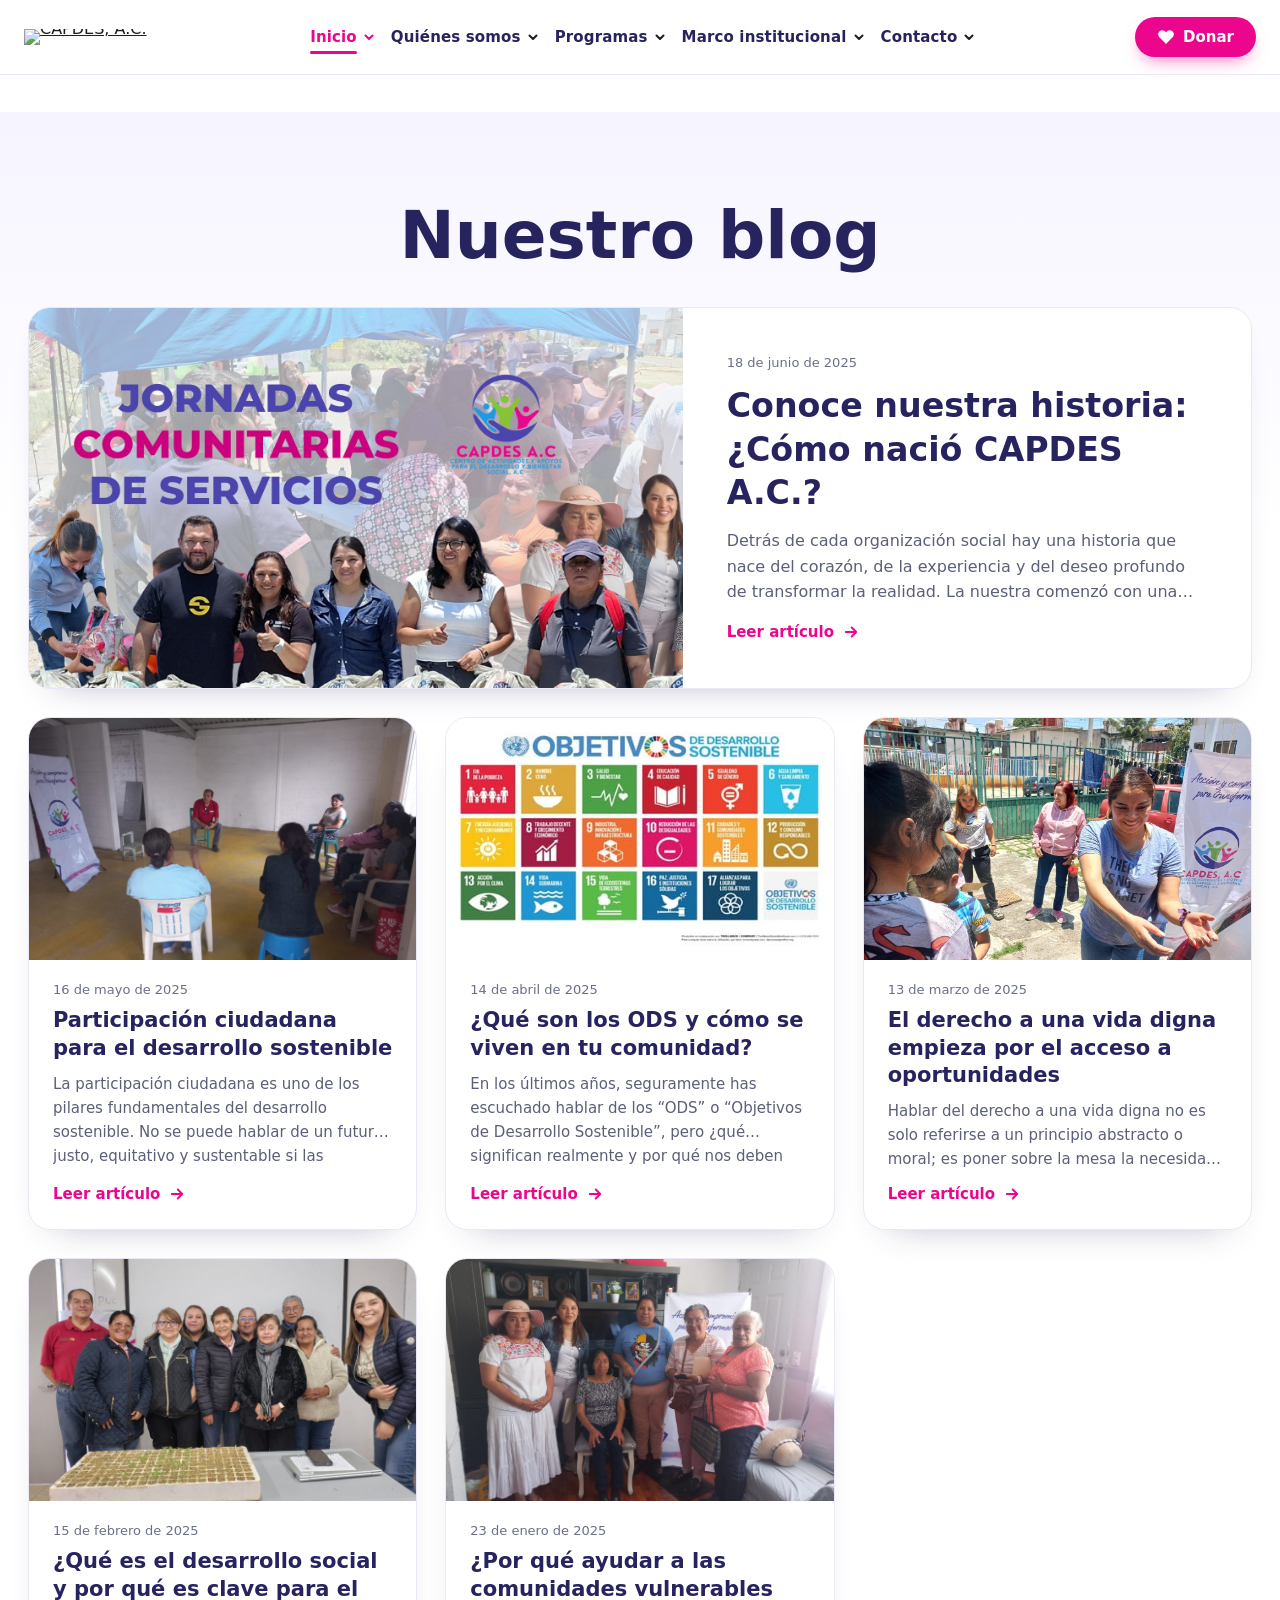
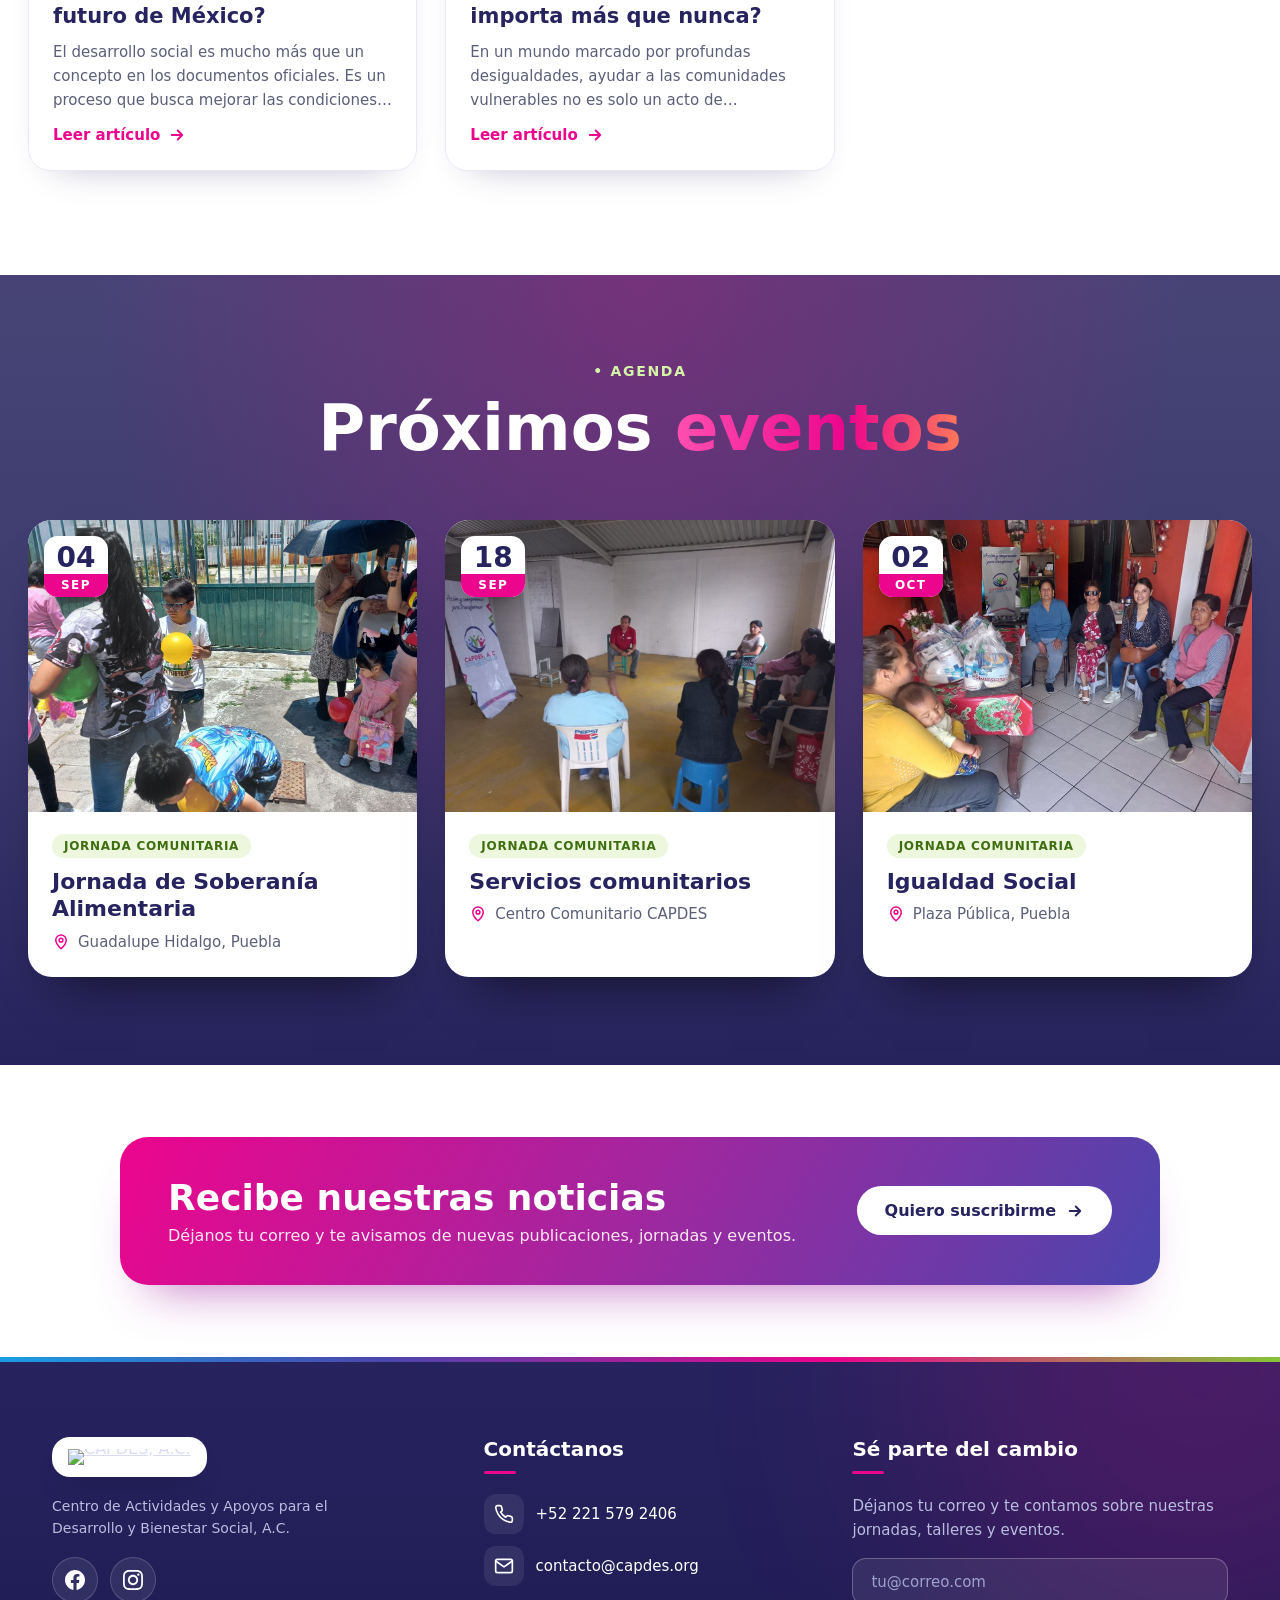
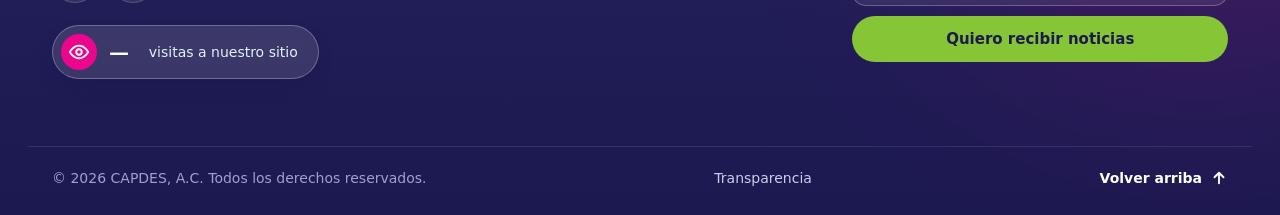
==== commit d6d7d66c: "creacion del panel de admin" ====
--- a/blog.html
+++ b/blog.html
@@ -6,5 +6,5 @@
 			if (postPublishDate && currentDate < postPublishDate) {
 				window.location.replace('/');
 			}
-		})();</script><link rel="stylesheet" href="css/main.css"><link rel="stylesheet" href="css/renovacion.css?v=6cad39fa"><link rel="stylesheet" href="css/cookieconsent.css"><style>:root{--color-meteorite-dark:#2f1c6a;--color-meteorite-dark-2:#1f1346;--color-meteorite:#8c85ff;--color-meteorite-light:#d5dfff;--color-primary-dark:#5025d1;--color-primary:#673de6;--color-primary-light:#ebe4ff;--color-primary-charts:#b39ef3;--color-danger-dark:#d63163;--color-danger:#fc5185;--color-danger-light:#ffe8ef;--color-danger-charts:#fea8c2;--color-warning-dark:#fea419;--color-warning-dark-2:#9f6000;--color-warning-charts:#ffd28c;--color-warning:#ffcd35;--color-warning-light:#fff8e2;--color-success-dark:#008361;--color-success:#00b090;--color-success-light:#def4f0;--color-dark:#1d1e20;--color-black:#18181a;--color-gray-dark:#36344d;--color-gray:#727586;--color-gray-border:#dadce0;--color-gray-light:#f2f3f6;--color-light:#fff;--color-azure:#357df9;--color-azure-light:#e3ebf9;--color-azure-dark:#265ab2;--color-indigo:#6366f1;--color-neutral-200:#d8dae0}.whats-app-bubble{z-index:19;cursor:pointer;border-radius:100px;display:flex;position:fixed;bottom:24px;right:20px;box-shadow:0 4px 12px #00000026}#wtpQualitySign_fixedCSS,#wtpQualitySign_popupCSS{bottom:10px!important}#wtpQualitySign_fixedCSS{z-index:17!important}#wtpQualitySign_popupCSS{z-index:18!important}
-</style></head><body><div><style>astro-island,astro-slot,astro-static-slot{display:contents}</style><script>(()=>{var e=async t=>{await(await t())()};(self.Astro||(self.Astro={})).only=e;window.dispatchEvent(new Event("astro:only"));})();</script><script>(()=>{var g=Object.defineProperty;var w=(a,s,c)=>s in a?g(a,s,{enumerable:!0,configurable:!0,writable:!0,value:c}):a[s]=c;var l=(a,s,c)=>w(a,typeof s!="symbol"?s+"":s,c);var E=new Set(["__proto__","constructor","prototype"]);{let a={0:t=>y(t),1:t=>c(t),2:t=>new RegExp(t),3:t=>new Date(t),4:t=>new Map(c(t)),5:t=>new Set(c(t)),6:t=>BigInt(t),7:t=>new URL(t),8:t=>new Uint8Array(t),9:t=>new Uint16Array(t),10:t=>new Uint32Array(t),11:t=>Number.POSITIVE_INFINITY*t},s=t=>{let[p,e]=t;return p in a?a[p](e):void 0},c=t=>t.map(s),y=t=>typeof t!="object"||t===null?t:Object.fromEntries(Object.entries(t).map(([p,e])=>[p,s(e)]));class f extends HTMLElement{constructor(){super(...arguments);l(this,"Component");l(this,"hydrator");l(this,"hydrate",async()=>{var b;if(!this.hydrator||!this.isConnected)return;let e=(b=this.parentElement)==null?void 0:b.closest("astro-island[ssr]");if(e){e.addEventListener("astro:hydrate",this.hydrate,{once:!0});return}let r=this.querySelectorAll("astro-slot"),n={},d=this.querySelectorAll("template[data-astro-template]");for(let o of d){let i=o.closest(this.tagName);i!=null&&i.isSameNode(this)&&(n[o.getAttribute("data-astro-template")||"default"]=o.innerHTML,o.remove())}for(let o of r){let i=o.closest(this.tagName);i!=null&&i.isSameNode(this)&&(n[o.getAttribute("name")||"default"]=o.innerHTML)}let u;try{u=this.hasAttribute("props")?y(JSON.parse(this.getAttribute("props"))):{}}catch(o){let i=this.getAttribute("component-url")||"<unknown>",v=this.getAttribute("component-export");throw v&&(i+=` (export ${v})`),console.error(`[hydrate] Error parsing props for component ${i}`,this.getAttribute("props"),o),o}let h;await this.hydrator(this)(this.Component,u,n,{client:this.getAttribute("client")}),this.removeAttribute("ssr"),this.dispatchEvent(new CustomEvent("astro:hydrate"))});l(this,"unmount",()=>{this.isConnected||this.dispatchEvent(new CustomEvent("astro:unmount"))})}disconnectedCallback(){document.removeEventListener("astro:after-swap",this.unmount),document.addEventListener("astro:after-swap",this.unmount,{once:!0})}connectedCallback(){if(!this.hasAttribute("await-children")||document.readyState==="interactive"||document.readyState==="complete")this.childrenConnectedCallback();else{let e=()=>{document.removeEventListener("DOMContentLoaded",e),r.disconnect(),this.childrenConnectedCallback()},r=new MutationObserver(()=>{var n;((n=this.lastChild)==null?void 0:n.nodeType)===Node.COMMENT_NODE&&this.lastChild.nodeValue==="astro:end"&&(this.lastChild.remove(),e())});r.observe(this,{childList:!0}),document.addEventListener("DOMContentLoaded",e)}}async childrenConnectedCallback(){let e=this.getAttribute("before-hydration-url");e&&await import(e),this.start()}getRetryImportUrl(e){let r=new URL(e,document.baseURI);return r.searchParams.set("astro-retry",Date.now().toString()),r.toString()}async importWithRetry(e){try{return await import(e)}catch(r){return await new Promise(n=>setTimeout(n,1e3)),import(this.getRetryImportUrl(e))}}handleHydrationError(e){let r=this.getAttribute("component-url"),n=new CustomEvent("astro:hydration-error",{cancelable:!0,bubbles:!0,composed:!0,detail:{error:e,componentUrl:r}});this.dispatchEvent(n)&&console.error(`[astro-island] Error hydrating ${r}`,e)}async start(){let e=JSON.parse(this.getAttribute("opts")),r=this.getAttribute("client");if(Astro[r]===void 0){window.addEventListener(`astro:${r}`,()=>this.start(),{once:!0});return}try{await Astro[r](async()=>{let n=this.getAttribute("renderer-url");try{let[d,{default:u}]=await Promise.all([this.importWithRetry(this.getAttribute("component-url")),n?this.importWithRetry(n):Promise.resolve({default:()=>()=>{}})]),h=this.getAttribute("component-export")||"default";if(h.includes(".")){this.Component=d;for(let m of h.split(".")){if(E.has(m)||!this.Component||typeof this.Component!="object"&&typeof this.Component!="function"||!Object.hasOwn(this.Component,m))throw new Error(`Invalid component export path: ${h}`);this.Component=this.Component[m]}}else{if(E.has(h))throw new Error(`Invalid component export path: ${h}`);this.Component=d[h]}return this.hydrator=u,this.hydrate}catch(d){return this.handleHydrationError(d),()=>{}}},e,this)}catch(n){this.handleHydrationError(n)}}attributeChangedCallback(){this.hydrate()}}l(f,"observedAttributes",["props"]),customElements.get("astro-island")||customElements.define("astro-island",f)}})();</script><astro-island uid="Z1Fo7Fk" component-url="/_astro-1791477990686/ClientHead.DNKwh6V2.js" component-export="default" renderer-url="/_astro-1791477990686/client.BuD5P5zy.js" props="{&quot;page-noindex&quot;:[0,false],&quot;canonical-url&quot;:[0,&quot;https://capdes.org/blog&quot;],&quot;site-meta&quot;:[0,{&quot;version&quot;:[0,202],&quot;template&quot;:[0,&quot;aigenerated&quot;],&quot;metaTitle&quot;:[0,&quot;CAPDES, A.C&quot;],&quot;buttonSetId&quot;:[0,&quot;0&quot;],&quot;aiWebsiteType&quot;:[0,&quot;Business&quot;],&quot;defaultLocale&quot;:[0,&quot;system&quot;],&quot;ecommerceType&quot;:[0,&quot;zyro&quot;],&quot;salesChannelId&quot;:[0,&quot;scha_01M39SZ2ZSERY988TX3Z83Y92Y&quot;],&quot;ecommerceStoreId&quot;:[0,&quot;store_01JYMJSTGNK2SGEKBNT5RRBTM4&quot;],&quot;isPrivateModeActive&quot;:[0,false],&quot;demoEcommerceStoreId&quot;:[0,&quot;demo_01G0E9P2R0CFTNBWEEFCEV8EG5&quot;],&quot;shouldAddWWWPrefixToDomain&quot;:[0,false]}],&quot;domain&quot;:[0,&quot;capdes.org&quot;]}" ssr client="only" opts="{&quot;name&quot;:&quot;ClientHead&quot;,&quot;value&quot;:&quot;vue&quot;}"></astro-island><script>(()=>{var e=async t=>{await(await t())()};(self.Astro||(self.Astro={})).load=e;window.dispatchEvent(new Event("astro:load"));})();</script><astro-island uid="Z1JUkL1" prefix="s1" component-url="/_astro-1791477990686/Page.CaBDtV9T.js" component-export="default" renderer-url="/_astro-1791477990686/client.BuD5P5zy.js" props="{&quot;pageData&quot;:[0,{&quot;pages&quot;:[0,{&quot;zn3XDj&quot;:[0,{&quot;meta&quot;:[0,{&quot;noindex&quot;:[0,false],&quot;password&quot;:[0,&quot;&quot;],&quot;ogImageAlt&quot;:[0,&quot;&quot;],&quot;passwordDesign&quot;:[0,&quot;default&quot;],&quot;passwordBackText&quot;:[0,&quot;Volver a&quot;],&quot;passwordButtonText&quot;:[0,&quot;Ingresar&quot;],&quot;passwordHeadingText&quot;:[0,&quot;Área de visitante&quot;],&quot;passwordSubheadingText&quot;:[0,&quot;Por favor, ingresa la contraseña para acceder a la página&quot;],&quot;passwordPlaceholderText&quot;:[0,&quot;Ingresa la contraseña&quot;]}],&quot;name&quot;:[0,&quot;BLOG&quot;],&quot;slug&quot;:[0,&quot;blog&quot;],&quot;type&quot;:[0,&quot;default&quot;],&quot;blocks&quot;:[1,[[0,&quot;zapxkx&quot;]]]}],&quot;zvbggW&quot;:[0,{&quot;type&quot;:[0,&quot;default&quot;],&quot;name&quot;:[0,&quot;Proyectos-EmpoderamientoEconomico&quot;],&quot;slug&quot;:[0,&quot;proyectos-empoderamientoeconomico&quot;]}],&quot;ai-15zDH&quot;:[0,{&quot;type&quot;:[0,&quot;default&quot;],&quot;name&quot;:[0,&quot;Inicio&quot;],&quot;slug&quot;:[0,&quot;inicio&quot;]}],&quot;ai-7_vJN&quot;:[0,{&quot;type&quot;:[0,&quot;default&quot;],&quot;name&quot;:[0,&quot;Programas&quot;],&quot;slug&quot;:[0,&quot;programas&quot;]}],&quot;ai-QA7wJ&quot;:[0,{&quot;type&quot;:[0,&quot;default&quot;],&quot;name&quot;:[0,&quot;Contacto&quot;],&quot;slug&quot;:[0,&quot;contacto&quot;]}],&quot;ai-f7xbA&quot;:[0,{&quot;type&quot;:[0,&quot;default&quot;],&quot;name&quot;:[0,&quot;Quienes somos&quot;],&quot;slug&quot;:[0,&quot;quienes-somos&quot;]}],&quot;ai-zaZir&quot;:[0,{&quot;type&quot;:[0,&quot;default&quot;],&quot;name&quot;:[0,&quot;Marco institucional&quot;],&quot;slug&quot;:[0,&quot;marco-institucional&quot;]}],&quot;prod_01JYMKJX7XCM2KB75WRCPS8RVN&quot;:[0,{&quot;name&quot;:[0,&quot;Dona para que más jóvenes y mujeres tengan oportunidad de mejorar sus condiciones de su vida&quot;],&quot;type&quot;:[0,&quot;ecommerce-dynamic-product&quot;],&quot;blocks&quot;:[1,[[0,&quot;zwXG0m&quot;]]],&quot;productId&quot;:[0,&quot;prod_01JYMKJX7XCM2KB75WRCPS8RVN&quot;],&quot;hiddenSlots&quot;:[1,[]],&quot;slug&quot;:[0,&quot;dona-para-que-mas-jovenes-y-mujeres-tengan-oportunidad-de-mejorar-sus-condiciones-de-su-vida&quot;],&quot;meta&quot;:[0,{&quot;title&quot;:[0,&quot;Dona para que más jóvenes y mujeres tengan oportunidad de mejorar sus condiciones de su vida&quot;]}]}],&quot;prod_01JYMJSTKHYCHFKA3BFB7859MK&quot;:[0,{&quot;name&quot;:[0,&quot;Donativo &quot;],&quot;type&quot;:[0,&quot;ecommerce-dynamic-product&quot;],&quot;blocks&quot;:[1,[[0,&quot;zwXG0m&quot;]]],&quot;productId&quot;:[0,&quot;prod_01JYMJSTKHYCHFKA3BFB7859MK&quot;],&quot;hiddenSlots&quot;:[1,[]],&quot;slug&quot;:[0,&quot;face-serum-gxrcld&quot;],&quot;meta&quot;:[0,{&quot;title&quot;:[0,&quot;Donativo &quot;],&quot;description&quot;:[0,&quot;The product description should talk about the product in a truthful yet flattering way. Remember to include information that the potential buyer would need, for example, details on sizing, color, and function. Volume: 50ml&quot;]}]}],&quot;prod_01JYMJSTKX3QP7KHZB9GTP7XXY&quot;:[0,{&quot;name&quot;:[0,&quot;Donativo&quot;],&quot;type&quot;:[0,&quot;ecommerce-dynamic-product&quot;],&quot;blocks&quot;:[1,[[0,&quot;zwXG0m&quot;]]],&quot;productId&quot;:[0,&quot;prod_01JYMJSTKX3QP7KHZB9GTP7XXY&quot;],&quot;hiddenSlots&quot;:[1,[]],&quot;slug&quot;:[0,&quot;handmade-vase-slowpy&quot;],&quot;meta&quot;:[0,{&quot;title&quot;:[0,&quot;Donativo&quot;],&quot;description&quot;:[0,&quot;The product description should talk about the product in a truthful yet flattering way. Remember to include information that the potential buyer would need, for example details on sizing, color, and function. Material: Ceramic. Color: White&quot;]}]}],&quot;prod_01JYMJSTM7E64SA8SV64A2YXYR&quot;:[0,{&quot;name&quot;:[0,&quot;Donativo&quot;],&quot;type&quot;:[0,&quot;ecommerce-dynamic-product&quot;],&quot;blocks&quot;:[1,[[0,&quot;zwXG0m&quot;]]],&quot;productId&quot;:[0,&quot;prod_01JYMJSTM7E64SA8SV64A2YXYR&quot;],&quot;hiddenSlots&quot;:[1,[]],&quot;slug&quot;:[0,&quot;hand-soap-giguos&quot;],&quot;meta&quot;:[0,{&quot;title&quot;:[0,&quot;Donativo&quot;],&quot;description&quot;:[0,&quot;The product description should talk about the product in a truthful yet flattering way. Remember to include information that the potential buyer would need, for example details on sizing, color, and function. Volume: 100 ml&quot;]}]}],&quot;prod_01JYMJSTMFMKQEQZ6Q8095ES13&quot;:[0,{&quot;name&quot;:[0,&quot;Donativo&quot;],&quot;type&quot;:[0,&quot;ecommerce-dynamic-product&quot;],&quot;blocks&quot;:[1,[[0,&quot;zwXG0m&quot;]]],&quot;productId&quot;:[0,&quot;prod_01JYMJSTMFMKQEQZ6Q8095ES13&quot;],&quot;hiddenSlots&quot;:[1,[]],&quot;slug&quot;:[0,&quot;set-of-plates-cxlzwx&quot;],&quot;meta&quot;:[0,{&quot;title&quot;:[0,&quot;Donativo&quot;],&quot;description&quot;:[0,&quot;The product description should talk about the product in a truthful yet flattering way. Remember to include information that the potential buyer would need, for example, details on sizing, color, and function. Material: Ceramic. Color: Beige&quot;]}]}],&quot;prod_01JYMJSTSVHF15KYS97ES7FG4Y&quot;:[0,{&quot;name&quot;:[0,&quot;Donativo&quot;],&quot;type&quot;:[0,&quot;ecommerce-dynamic-product&quot;],&quot;blocks&quot;:[1,[[0,&quot;zwXG0m&quot;]]],&quot;productId&quot;:[0,&quot;prod_01JYMJSTSVHF15KYS97ES7FG4Y&quot;],&quot;hiddenSlots&quot;:[1,[]],&quot;slug&quot;:[0,&quot;sunglasses-iubjnq&quot;],&quot;meta&quot;:[0,{&quot;title&quot;:[0,&quot;Donativo&quot;],&quot;description&quot;:[0,&quot;The product description should talk about the product in a truthful yet flattering way. Remember to include information that the potential buyer would need, for example details on sizing, color, and function. Material: Stainless Steel. Color: Black&quot;]}]}],&quot;prod_01JYMJSTT3Y6X9EA5AVCX5EMEA&quot;:[0,{&quot;name&quot;:[0,&quot;Donativo&quot;],&quot;type&quot;:[0,&quot;ecommerce-dynamic-product&quot;],&quot;blocks&quot;:[1,[[0,&quot;zwXG0m&quot;]]],&quot;productId&quot;:[0,&quot;prod_01JYMJSTT3Y6X9EA5AVCX5EMEA&quot;],&quot;hiddenSlots&quot;:[1,[]],&quot;slug&quot;:[0,&quot;wooden-chair-mopukh&quot;],&quot;meta&quot;:[0,{&quot;title&quot;:[0,&quot;Donativo&quot;],&quot;description&quot;:[0,&quot;The product description should talk about the product in a truthful yet flattering way. Remember to include information that the potential buyer would need, for example, details on sizing, color, and function. Material: Pine Wood. Width: 50 cm. Height: 78 cm&quot;]}]}]}],&quot;blocks&quot;:[0,{&quot;header&quot;:[0,{&quot;slot&quot;:[0,&quot;header&quot;],&quot;type&quot;:[0,&quot;BlockNavigation&quot;],&quot;mobile&quot;:[0,{&quot;height&quot;:[0,123],&quot;logoHeight&quot;:[0,75]}],&quot;desktop&quot;:[0,{&quot;height&quot;:[0,207],&quot;logoHeight&quot;:[0,143]}],&quot;settings&quot;:[0,{&quot;styles&quot;:[0,{&quot;width&quot;:[0,&quot;1240px&quot;],&quot;padding&quot;:[0,&quot;32px 16px 32px 16px&quot;],&quot;m-padding&quot;:[0,&quot;24px 16px 24px 16px&quot;],&quot;logo-width&quot;:[0,&quot;264px&quot;],&quot;cartIconSize&quot;:[0,&quot;24px&quot;],&quot;link-spacing&quot;:[0,&quot;22px&quot;],&quot;m-logo-width&quot;:[0,&quot;138.644px&quot;],&quot;m-link-spacing&quot;:[0,&quot;20px&quot;],&quot;element-spacing&quot;:[0,&quot;26px&quot;],&quot;logoTextFontSize&quot;:[0,32],&quot;contrastBackgroundColor&quot;:[0,&quot;rgb(224, 224, 224)&quot;]}],&quot;logoAlt&quot;:[0,&quot;&quot;],&quot;cartText&quot;:[0,&quot;&quot;],&quot;isSticky&quot;:[0,false],&quot;logoText&quot;:[0,&quot;CAPDES, A.C&quot;],&quot;showLogo&quot;:[0,true],&quot;headerLayout&quot;:[0,&quot;desktop-1&quot;],&quot;isCartVisible&quot;:[0,false],&quot;logoImagePath&quot;:[0,&quot;logocapdesa.c-yfb19wu0yFQLv0Rh.png&quot;],&quot;mHeaderLayout&quot;:[0,&quot;mobile-1&quot;],&quot;logoImageOrigin&quot;:[0,&quot;assets&quot;],&quot;selectedLogoType&quot;:[0,&quot;image&quot;],&quot;mobileLinksAlignment&quot;:[0,&quot;right&quot;]}],&quot;zindexes&quot;:[1,[[0,&quot;z5rVYa&quot;]]],&quot;background&quot;:[0,{&quot;color&quot;:[0,&quot;rgb(255, 255, 255)&quot;],&quot;current&quot;:[0,&quot;color&quot;],&quot;isTransparent&quot;:[0,false]}],&quot;components&quot;:[1,[[0,&quot;z5rVYa&quot;]]],&quot;fontFamily&quot;:[0,&quot;Poppins&quot;],&quot;fontWeight&quot;:[0,400],&quot;logoAspectRatio&quot;:[0,1.8516483516483515],&quot;navLinkTextColor&quot;:[0,&quot;rgb(26, 157, 226)&quot;],&quot;navLinkTextColorHover&quot;:[0,&quot;rgb(236, 5, 141)&quot;]}],&quot;zSiG-O&quot;:[0,{&quot;slot&quot;:[0,&quot;footer&quot;],&quot;type&quot;:[0,&quot;BlockLayout&quot;],&quot;mobile&quot;:[0,{&quot;minHeight&quot;:[0,20]}],&quot;desktop&quot;:[0,{&quot;minHeight&quot;:[0,354.96875]}],&quot;settings&quot;:[0,{&quot;styles&quot;:[0,{&quot;cols&quot;:[0,&quot;12&quot;],&quot;rows&quot;:[0,10],&quot;width&quot;:[0,&quot;1224px&quot;],&quot;m-rows&quot;:[0,&quot;1&quot;],&quot;col-gap&quot;:[0,&quot;24px&quot;],&quot;row-gap&quot;:[0,&quot;16px&quot;],&quot;row-size&quot;:[0,&quot;48px&quot;],&quot;column-gap&quot;:[0,&quot;24px&quot;],&quot;block-padding&quot;:[0,&quot;16px 0 16px 0&quot;],&quot;m-block-padding&quot;:[0,&quot;40px 16px 40px 16px&quot;]}]}],&quot;zindexes&quot;:[1,[[0,&quot;zpP6Gy&quot;],[0,&quot;zZ5g7k&quot;],[0,&quot;z_yyao&quot;],[0,&quot;zETyEt&quot;],[0,&quot;z32w7z&quot;],[0,&quot;zysvRG&quot;],[0,&quot;z7Rzje&quot;],[0,&quot;z3auyZ&quot;],[0,&quot;zNimG7&quot;]]],&quot;background&quot;:[0,{&quot;color&quot;:[0,&quot;rgb(75, 69, 173)&quot;],&quot;current&quot;:[0,&quot;gradient&quot;],&quot;gradient&quot;:[0,{&quot;type&quot;:[0,&quot;radial&quot;],&quot;angle&quot;:[0,135],&quot;colors&quot;:[1,[[0,{&quot;value&quot;:[0,&quot;rgb(26, 157, 226)&quot;]}],[0,{&quot;value&quot;:[0,&quot;rgb(75, 70, 173)&quot;]}]]],&quot;isAnimated&quot;:[0,false]}]}],&quot;components&quot;:[1,[[0,&quot;zpP6Gy&quot;],[0,&quot;zZ5g7k&quot;],[0,&quot;z_yyao&quot;],[0,&quot;zETyEt&quot;],[0,&quot;z32w7z&quot;],[0,&quot;zysvRG&quot;],[0,&quot;z7Rzje&quot;],[0,&quot;z3auyZ&quot;],[0,&quot;zNimG7&quot;]]],&quot;initialBlockId&quot;:[0,&quot;W7N_1fYuy&quot;]}],&quot;zapxkx&quot;:[0,{&quot;type&quot;:[0,&quot;BlockLayout&quot;],&quot;mobile&quot;:[0,{&quot;minHeight&quot;:[0,464]}],&quot;desktop&quot;:[0,{&quot;minHeight&quot;:[0,5478]}],&quot;settings&quot;:[0,{&quot;styles&quot;:[0,{&quot;block-padding&quot;:[0,&quot;16px 0 16px 0&quot;],&quot;m-block-padding&quot;:[0,&quot;16px&quot;]}]}],&quot;zindexes&quot;:[1,[[0,&quot;zrKmAw&quot;],[0,&quot;zBKUw2&quot;],[0,&quot;zwZWhR&quot;],[0,&quot;zwmGNb&quot;],[0,&quot;z8pcmZ&quot;],[0,&quot;zMsV5a&quot;],[0,&quot;z0UpAS&quot;],[0,&quot;zRy_Ne&quot;]]],&quot;background&quot;:[0,{&quot;path&quot;:[0,&quot;logo-capdes-a.c-2-m5Kwana2RbcqDZJa.png&quot;],&quot;color&quot;:[0,&quot;rgb(221, 229, 235)&quot;],&quot;image&quot;:[0,&quot;https://assets.zyrosite.com/AQEyaZVx1MiRWvDV/logo-capdes-a.c-2-m5Kwana2RbcqDZJa.png&quot;],&quot;origin&quot;:[0,&quot;assets&quot;],&quot;current&quot;:[0,&quot;image&quot;],&quot;overlay-opacity&quot;:[0,&quot;0.00&quot;]}],&quot;components&quot;:[1,[[0,&quot;zrKmAw&quot;],[0,&quot;zBKUw2&quot;],[0,&quot;zwZWhR&quot;],[0,&quot;zwmGNb&quot;],[0,&quot;z8pcmZ&quot;],[0,&quot;zMsV5a&quot;],[0,&quot;z0UpAS&quot;],[0,&quot;zRy_Ne&quot;]]]}]}],&quot;elements&quot;:[0,{&quot;z0UpAS&quot;:[0,{&quot;type&quot;:[0,&quot;GridTextBox&quot;],&quot;mobile&quot;:[0,{&quot;top&quot;:[0,14013],&quot;left&quot;:[0,0],&quot;width&quot;:[0,328],&quot;height&quot;:[0,1646]}],&quot;content&quot;:[0,&quot;&lt;h5 dir=\&quot;auto\&quot;&gt;🌎 ¿Qué es el desarrollo social y por qué es clave para el futuro de México?&lt;/h5&gt;&lt;p class=\&quot;body\&quot; dir=\&quot;auto\&quot;&gt;El desarrollo social es mucho más que un concepto en los documentos oficiales. Es un proceso que busca mejorar las condiciones de vida de las personas, especialmente de aquellas que enfrentan carencias económicas, sociales o culturales. En palabras simples, se trata de generar oportunidades reales para que todas y todos —sin importar su origen o situación— puedan acceder a una vida digna, con salud, educación, trabajo y bienestar.&lt;/p&gt;&lt;p class=\&quot;body\&quot; dir=\&quot;auto\&quot;&gt;En México, el desarrollo social se ha vuelto una prioridad ante los altos niveles de desigualdad que persisten en el país. De acuerdo con el CONEVAL, más del 36% de la población vive en situación de pobreza multidimensional, lo que significa que millones de personas enfrentan más de una carencia social al mismo tiempo. Esto no solo limita su presente, también pone en riesgo el futuro colectivo del país.&lt;/p&gt;&lt;p class=\&quot;body\&quot; dir=\&quot;auto\&quot;&gt;Trabajar por el desarrollo social implica intervenir en diferentes niveles: desde asegurar que haya acceso a servicios básicos como agua potable, hasta generar políticas públicas que promuevan el empleo, el respeto a los derechos humanos y la inclusión. Pero también significa escuchar a las comunidades, construir soluciones con ellas y reconocer que el verdadero cambio ocurre cuando las personas participan activamente en su transformación.&lt;/p&gt;&lt;p class=\&quot;body\&quot; dir=\&quot;auto\&quot;&gt;En CAPDES A.C., creemos firmemente que el desarrollo social no es un privilegio, es un derecho. Por eso impulsamos proyectos comunitarios que fortalecen las capacidades locales, empoderan a las mujeres, crean redes solidarias y promueven la seguridad alimentaria a través de iniciativas como los huertos caseros. Apostamos por modelos sostenibles que respeten la cultura, los saberes locales y el medio ambiente.&lt;/p&gt;&lt;p class=\&quot;body\&quot; dir=\&quot;auto\&quot;&gt;El desarrollo social es clave para el futuro de México porque crea las bases de una sociedad más justa, equitativa y resiliente. Cuando invertimos en las personas —en su educación, su salud, su autonomía— estamos sembrando bienestar a largo plazo. Solo así podremos construir un país donde nadie se quede atrás y donde todas las comunidades puedan florecer.&lt;/p&gt;&lt;p class=\&quot;body\&quot; dir=\&quot;auto\&quot;&gt;&lt;em&gt;15 de febrero 2025.&lt;/em&gt;&lt;/p&gt;&quot;],&quot;desktop&quot;:[0,{&quot;top&quot;:[0,3904],&quot;left&quot;:[0,103],&quot;width&quot;:[0,1018],&quot;height&quot;:[0,690]}],&quot;settings&quot;:[0,{&quot;styles&quot;:[0,{&quot;text&quot;:[0,&quot;left&quot;],&quot;align&quot;:[0,&quot;flex-start&quot;],&quot;justify&quot;:[0,&quot;flex-start&quot;],&quot;m-element-margin&quot;:[0,&quot;0 0 16px 0&quot;]}]}],&quot;animation&quot;:[0,{&quot;name&quot;:[0,&quot;slide&quot;],&quot;type&quot;:[0,&quot;global&quot;]}]}],&quot;z32w7z&quot;:[0,{&quot;type&quot;:[0,&quot;GridTextBox&quot;],&quot;mobile&quot;:[0,{&quot;top&quot;:[0,224],&quot;left&quot;:[0,0],&quot;width&quot;:[0,328],&quot;height&quot;:[0,24]}],&quot;content&quot;:[0,&quot;&lt;p dir=\&quot;auto\&quot; class=\&quot;body\&quot; style=\&quot;color: rgb(255, 255, 255); --lineHeightDesktop: 1.3; --fontSizeDesktop: 20px;\&quot;&gt;&lt;a href=\&quot;mailto:contacto@capdes.org\&quot;&gt;contacto@capdes.org&lt;/a&gt;&lt;/p&gt;&quot;],&quot;desktop&quot;:[0,{&quot;top&quot;:[0,155],&quot;left&quot;:[0,449],&quot;width&quot;:[0,272],&quot;height&quot;:[0,26]}],&quot;settings&quot;:[0,{&quot;styles&quot;:[0,{&quot;text&quot;:[0,&quot;center&quot;],&quot;align&quot;:[0,&quot;flex-start&quot;],&quot;justify&quot;:[0,&quot;center&quot;],&quot;m-element-margin&quot;:[0,&quot;0 0 24px 0&quot;]}]}],&quot;animation&quot;:[0,{&quot;name&quot;:[0,&quot;slide&quot;],&quot;type&quot;:[0,&quot;global&quot;]}],&quot;initialElementId&quot;:[0,&quot;fRoA6n-q74&quot;]}],&quot;z3auyZ&quot;:[0,{&quot;type&quot;:[0,&quot;GridTextBox&quot;],&quot;mobile&quot;:[0,{&quot;top&quot;:[0,480],&quot;left&quot;:[0,0],&quot;width&quot;:[0,328],&quot;height&quot;:[0,18]}],&quot;content&quot;:[0,&quot;&lt;p dir=\&quot;auto\&quot; class=\&quot;body\&quot; style=\&quot;color: rgb(255, 255, 255); --lineHeightMobile: 1.3; --lineHeightDesktop: 1.3; --fontSizeMobile: 14px; --fontSizeDesktop: 14px;\&quot;&gt;© CAPDES, A.C 2026. All rights reserved.&lt;/p&gt;&quot;],&quot;desktop&quot;:[0,{&quot;top&quot;:[0,337],&quot;left&quot;:[0,721],&quot;width&quot;:[0,503],&quot;height&quot;:[0,18]}],&quot;settings&quot;:[0,{&quot;styles&quot;:[0,{&quot;text&quot;:[0,&quot;right&quot;],&quot;align&quot;:[0,&quot;flex-start&quot;],&quot;m-text&quot;:[0,&quot;center&quot;],&quot;justify&quot;:[0,&quot;center&quot;],&quot;m-element-margin&quot;:[0,&quot;0 0 24px 0&quot;]}]}],&quot;animation&quot;:[0,{&quot;name&quot;:[0,&quot;slide&quot;],&quot;type&quot;:[0,&quot;global&quot;]}],&quot;initialElementId&quot;:[0,&quot;fRoA6n-q74&quot;]}],&quot;z5rVYa&quot;:[0,{&quot;type&quot;:[0,&quot;GridSocialIcons&quot;],&quot;links&quot;:[1,[[0,{&quot;svg&quot;:[0,&quot;&lt;svg xmlns=\&quot;http://www.w3.org/2000/svg\&quot; fill=\&quot;none\&quot; viewBox=\&quot;0 0 24 24\&quot; height=\&quot;24\&quot; width=\&quot;24\&quot;&gt;\n&lt;path fill=\&quot;currentColor\&quot; d=\&quot;M24 12.0726C24 5.44354 18.629 0.0725708 12 0.0725708C5.37097 0.0725708 0 5.44354 0 12.0726C0 18.0619 4.38823 23.0264 10.125 23.9274V15.5414H7.07661V12.0726H10.125V9.4287C10.125 6.42144 11.9153 4.76031 14.6574 4.76031C15.9706 4.76031 17.3439 4.99451 17.3439 4.99451V7.94612H15.8303C14.34 7.94612 13.875 8.87128 13.875 9.82015V12.0726H17.2031L16.6708 15.5414H13.875V23.9274C19.6118 23.0264 24 18.0619 24 12.0726Z\&quot;&gt;&lt;/path&gt;\n&lt;/svg&gt;\n&quot;],&quot;icon&quot;:[0,&quot;facebook&quot;],&quot;link&quot;:[0,&quot;https://www.facebook.com/capdes.ac&quot;]}],[0,{&quot;svg&quot;:[0,&quot;&lt;svg xmlns=\&quot;http://www.w3.org/2000/svg\&quot; fill=\&quot;none\&quot; viewBox=\&quot;0 0 24 24\&quot; height=\&quot;24\&quot; width=\&quot;24\&quot;&gt;\n&lt;path fill=\&quot;currentColor\&quot; d=\&quot;M12.0027 5.84808C8.59743 5.84808 5.85075 8.59477 5.85075 12C5.85075 15.4053 8.59743 18.1519 12.0027 18.1519C15.4079 18.1519 18.1546 15.4053 18.1546 12C18.1546 8.59477 15.4079 5.84808 12.0027 5.84808ZM12.0027 15.9996C9.80212 15.9996 8.00312 14.2059 8.00312 12C8.00312 9.7941 9.79677 8.00046 12.0027 8.00046C14.2086 8.00046 16.0022 9.7941 16.0022 12C16.0022 14.2059 14.2032 15.9996 12.0027 15.9996ZM19.8412 5.59644C19.8412 6.39421 19.1987 7.03135 18.4062 7.03135C17.6085 7.03135 16.9713 6.38885 16.9713 5.59644C16.9713 4.80402 17.6138 4.16153 18.4062 4.16153C19.1987 4.16153 19.8412 4.80402 19.8412 5.59644ZM23.9157 7.05277C23.8247 5.13063 23.3856 3.42801 21.9775 2.02522C20.5747 0.622429 18.8721 0.183388 16.9499 0.0870135C14.9689 -0.0254238 9.03112 -0.0254238 7.05008 0.0870135C5.1333 0.178034 3.43068 0.617075 2.02253 2.01986C0.614389 3.42265 0.180703 5.12527 0.0843279 7.04742C-0.0281093 9.02845 -0.0281093 14.9662 0.0843279 16.9472C0.175349 18.8694 0.614389 20.572 2.02253 21.9748C3.43068 23.3776 5.12794 23.8166 7.05008 23.913C9.03112 24.0254 14.9689 24.0254 16.9499 23.913C18.8721 23.822 20.5747 23.3829 21.9775 21.9748C23.3803 20.572 23.8193 18.8694 23.9157 16.9472C24.0281 14.9662 24.0281 9.03381 23.9157 7.05277ZM21.3564 19.0728C20.9388 20.1223 20.1303 20.9307 19.0755 21.3537C17.496 21.9802 13.7481 21.8356 12.0027 21.8356C10.2572 21.8356 6.50396 21.9748 4.92984 21.3537C3.88042 20.9361 3.07195 20.1276 2.64897 19.0728C2.02253 17.4934 2.16709 13.7455 2.16709 12C2.16709 10.2546 2.02789 6.50129 2.64897 4.92717C3.06659 3.87776 3.87507 3.06928 4.92984 2.6463C6.50931 2.01986 10.2572 2.16443 12.0027 2.16443C13.7481 2.16443 17.5014 2.02522 19.0755 2.6463C20.1249 3.06392 20.9334 3.8724 21.3564 4.92717C21.9828 6.50665 21.8383 10.2546 21.8383 12C21.8383 13.7455 21.9828 17.4987 21.3564 19.0728Z\&quot;&gt;&lt;/path&gt;\n&lt;/svg&gt;\n&quot;],&quot;icon&quot;:[0,&quot;instagram&quot;],&quot;link&quot;:[0,&quot;https://www.instagram.com/capdes.ac&quot;]}]]],&quot;mobile&quot;:[0,{&quot;top&quot;:[0,0],&quot;left&quot;:[0,0],&quot;width&quot;:[0,0],&quot;height&quot;:[0,0]}],&quot;desktop&quot;:[0,{&quot;top&quot;:[0,0],&quot;left&quot;:[0,0],&quot;width&quot;:[0,0],&quot;height&quot;:[0,0]}],&quot;settings&quot;:[0,{&quot;styles&quot;:[0,{&quot;align&quot;:[0,&quot;&quot;],&quot;justify&quot;:[0,&quot;center&quot;],&quot;icon-size&quot;:[0,&quot;29px&quot;],&quot;icon-color&quot;:[0,&quot;rgb(75, 69, 173)&quot;],&quot;icon-spacing&quot;:[0,&quot;space-around&quot;],&quot;icon-direction&quot;:[0,&quot;row&quot;],&quot;icon-color-hover&quot;:[0,&quot;rgb(236, 5, 142)&quot;],&quot;m-element-margin&quot;:[0,&quot;0 0 16px 0&quot;],&quot;space-between-icons&quot;:[0,&quot;20px&quot;]}],&quot;useBrandColors&quot;:[0,false]}],&quot;animation&quot;:[0,{&quot;name&quot;:[0,&quot;slide&quot;],&quot;type&quot;:[0,&quot;global&quot;]}]}],&quot;z7Rzje&quot;:[0,{&quot;type&quot;:[0,&quot;GridForm&quot;],&quot;formId&quot;:[0,&quot;Contact form&quot;],&quot;mobile&quot;:[0,{&quot;top&quot;:[0,329],&quot;left&quot;:[0,0],&quot;width&quot;:[0,328],&quot;height&quot;:[0,122]}],&quot;desktop&quot;:[0,{&quot;top&quot;:[0,157],&quot;left&quot;:[0,844],&quot;width&quot;:[0,360],&quot;height&quot;:[0,127],&quot;inputTextSize&quot;:[0,16],&quot;labelTextSize&quot;:[0,17],&quot;submitButtonFontSize&quot;:[0,14],&quot;formElementsVerticalSpacing&quot;:[0,24]}],&quot;settings&quot;:[0,{&quot;theme&quot;:[0,&quot;light&quot;],&quot;schema&quot;:[1,[[0,{&quot;id&quot;:[0,&quot;email&quot;],&quot;svg&quot;:[0,&quot;align-left-short&quot;],&quot;name&quot;:[0,&quot;Correo electrónico para contacto&quot;],&quot;type&quot;:[0,&quot;GridInput&quot;],&quot;fieldType&quot;:[0,&quot;short-answer&quot;],&quot;inputLabel&quot;:[0,&quot;&quot;],&quot;validation&quot;:[1,[[1,[[0,&quot;bail&quot;]]],[1,[[0,&quot;email&quot;]]],[1,[[0,&quot;required&quot;]]]]],&quot;placeholder&quot;:[0,&quot;Correo electrónico para contacto&quot;],&quot;validationType&quot;:[0,&quot;email&quot;],&quot;validation-messages&quot;:[0,{&quot;email&quot;:[0,&quot;Please enter a valid email address&quot;],&quot;required&quot;:[0,&quot;Este campo es obligatorio&quot;]}]}]]],&quot;styles&quot;:[0,{&quot;justify&quot;:[0,&quot;center&quot;],&quot;formSpacing&quot;:[0,&quot;22px 10px&quot;],&quot;m-element-margin&quot;:[0,&quot;0 0 16px 0&quot;]}],&quot;successMessage&quot;:[0,&quot;¡Gracias por tu interés en contactarnos, espera nuestro correo y mantente al tanto de nuestras actividades también en redes sociales!&quot;]}],&quot;animation&quot;:[0,{&quot;name&quot;:[0,&quot;slide&quot;],&quot;type&quot;:[0,&quot;global&quot;]}],&quot;formPadding&quot;:[0,0],&quot;inputFillColor&quot;:[0,&quot;#ffffff&quot;],&quot;inputTextColor&quot;:[0,&quot;#0d141a&quot;],&quot;labelTextColor&quot;:[0,&quot;#ffffff&quot;],&quot;formBorderWidth&quot;:[0,0],&quot;innerBackground&quot;:[0,{&quot;color&quot;:[0,&quot;rgba(255, 255, 255, 0.06)&quot;],&quot;image&quot;:[0,&quot;&quot;],&quot;current&quot;:[0,&quot;&quot;]}],&quot;formBorderRadius&quot;:[0,0],&quot;initialElementId&quot;:[0,&quot;zdDsoZ&quot;],&quot;inputBorderColor&quot;:[0,&quot;rgb(184, 192, 204)&quot;],&quot;inputBorderWidth&quot;:[0,1],&quot;submitButtonData&quot;:[0,{&quot;type&quot;:[0,&quot;GridButton&quot;],&quot;content&quot;:[0,&quot;Enviar información de contacto&quot;],&quot;settings&quot;:[0,{&quot;type&quot;:[0,&quot;primary&quot;],&quot;styles&quot;:[0,{&quot;align&quot;:[0,&quot;center&quot;],&quot;justify&quot;:[0,&quot;center&quot;],&quot;position&quot;:[0,&quot;8/8/9/10&quot;]}],&quot;isFormButton&quot;:[0,true]}]}],&quot;inputBorderRadius&quot;:[0,10],&quot;formBackgroundColor&quot;:[0,&quot;transparent&quot;],&quot;inputFillColorHover&quot;:[0,&quot;#ffffff&quot;],&quot;inputTextColorHover&quot;:[0,&quot;#0d141a&quot;],&quot;inputBorderColorHover&quot;:[0,&quot;#0d141a&quot;],&quot;submitButtonFontColor&quot;:[0,&quot;#ffffff&quot;],&quot;submitButtonBorderColor&quot;:[0,&quot;#0d141a&quot;],&quot;submitButtonBorderRadius&quot;:[0,50],&quot;submitButtonFontColorHover&quot;:[0,&quot;#ffffff&quot;],&quot;submitButtonBackgroundColor&quot;:[0,&quot;rgb(133, 197, 54)&quot;],&quot;submitButtonBorderColorHover&quot;:[0,&quot;#0d141a&quot;],&quot;submitButtonBackgroundColorHover&quot;:[0,&quot;#3949AB&quot;]}],&quot;z8pcmZ&quot;:[0,{&quot;rel&quot;:[0,&quot;nofollow&quot;],&quot;type&quot;:[0,&quot;GridImage&quot;],&quot;mobile&quot;:[0,{&quot;top&quot;:[0,11906],&quot;left&quot;:[0,0],&quot;width&quot;:[0,328],&quot;height&quot;:[0,285]}],&quot;desktop&quot;:[0,{&quot;top&quot;:[0,2459],&quot;left&quot;:[0,398],&quot;width&quot;:[0,427],&quot;height&quot;:[0,285],&quot;borderRadius&quot;:[0,&quot;23px&quot;]}],&quot;settings&quot;:[0,{&quot;alt&quot;:[0,&quot;&quot;],&quot;path&quot;:[0,&quot;agenda-2030-A1a5ewJLk9ilnkK3.jpg&quot;],&quot;origin&quot;:[0,&quot;assets&quot;],&quot;styles&quot;:[0,{&quot;align&quot;:[0,&quot;center&quot;],&quot;justify&quot;:[0,&quot;center&quot;],&quot;m-element-margin&quot;:[0,&quot;0 0 16px 0&quot;]}],&quot;clickAction&quot;:[0,&quot;none&quot;]}],&quot;animation&quot;:[0,{&quot;name&quot;:[0,&quot;slide&quot;],&quot;type&quot;:[0,&quot;global&quot;]}],&quot;fullResolutionWidth&quot;:[0,477],&quot;fullResolutionHeight&quot;:[0,329]}],&quot;zBKUw2&quot;:[0,{&quot;type&quot;:[0,&quot;GridTextBox&quot;],&quot;mobile&quot;:[0,{&quot;top&quot;:[0,5278],&quot;left&quot;:[0,0],&quot;width&quot;:[0,328],&quot;height&quot;:[0,2092]}],&quot;content&quot;:[0,&quot;&lt;h5 dir=\&quot;auto\&quot;&gt;🌟 Conoce nuestra historia: ¿Cómo nació CAPDES A.C.?&lt;/h5&gt;&lt;p dir=\&quot;auto\&quot; class=\&quot;body\&quot;&gt;Detrás de cada organización social hay una historia que nace del corazón, de la experiencia y del deseo profundo de transformar la realidad. La nuestra comenzó con una pregunta sencilla pero poderosa: &lt;em&gt;¿qué pasaría si decidiéramos unir nuestro conocimiento, compromiso y energía para reducir las desigualdades y mejorar la vida de quienes más lo necesitan?&lt;/em&gt;&lt;/p&gt;&lt;p dir=\&quot;auto\&quot; class=\&quot;body\&quot;&gt;Así nació &lt;strong&gt;CAPDES A.C. – Centro de Actividades y Apoyos para el Desarrollo Social&lt;/strong&gt;, una organización construida por mujeres y hombres con una vocación de servicio firme y una visión clara: lograr que cada persona, familia y comunidad tenga acceso a una vida digna, sin importar su condición o lugar de origen. Nuestra historia no es la de una institución, sino la de muchas personas que decidieron poner manos a la obra para que el cambio ocurriera desde abajo, desde lo comunitario.&lt;/p&gt;&lt;p dir=\&quot;auto\&quot; class=\&quot;body\&quot;&gt;El contexto que nos dio origen fue claro: un México marcado por la desigualdad, con comunidades rurales en condiciones de rezago, mujeres jefas de hogar sin acceso a oportunidades económicas y jóvenes sin espacios para crecer. A partir de esta realidad, nuestro equipo —conformado por especialistas en desarrollo social, políticas públicas, educación, agronomía y liderazgo comunitario— se organizó para generar proyectos con impacto, sostenibilidad y rostro humano.&lt;/p&gt;&lt;p dir=\&quot;auto\&quot; class=\&quot;body\&quot;&gt;Desde el principio, nos propusimos caminar al lado de las personas, no delante de ellas. Cada proyecto, cada capacitación, cada campaña nace del diálogo con la comunidad, de reconocer sus saberes, escuchar sus necesidades y construir soluciones compartidas. Nuestros primeros pasos incluyeron el acompañamiento a mujeres emprendedoras, la creación de huertos familiares para promover la seguridad alimentaria y la formación de liderazgos sociales capaces de impulsar el desarrollo desde sus propios territorios.&lt;/p&gt;&lt;p dir=\&quot;auto\&quot; class=\&quot;body\&quot;&gt;Hoy, CAPDES A.C. es más que una organización: es una red de esfuerzos, una comunidad de compromiso y una plataforma de esperanza. Seguimos creciendo, sumando aliados y consolidando programas que responden a los retos de nuestro tiempo. Pero no olvidamos de dónde venimos: de la convicción de que el cambio es posible cuando se hace con empatía, con profesionalismo y con amor por la gente.&lt;/p&gt;&lt;p dir=\&quot;auto\&quot; class=\&quot;body\&quot;&gt;Te invitamos a ser parte de esta historia. Porque construir un mundo más justo, sostenible e incluyente es una tarea de todas y todos. Y en CAPDES A.C., ya estamos en marcha.&lt;/p&gt;&lt;p dir=\&quot;auto\&quot; class=\&quot;body\&quot;&gt;&lt;/p&gt;&lt;p dir=\&quot;auto\&quot; class=\&quot;body\&quot;&gt;&lt;/p&gt;&lt;p dir=\&quot;auto\&quot; class=\&quot;body\&quot;&gt;&lt;/p&gt;&lt;p dir=\&quot;auto\&quot; class=\&quot;body\&quot;&gt;&lt;/p&gt;&lt;p dir=\&quot;auto\&quot; class=\&quot;body\&quot;&gt;&lt;em&gt;18 de junio 2025&lt;/em&gt;&lt;/p&gt;&quot;],&quot;desktop&quot;:[0,{&quot;top&quot;:[0,142],&quot;left&quot;:[0,103],&quot;width&quot;:[0,1018],&quot;height&quot;:[0,1018]}],&quot;settings&quot;:[0,{&quot;styles&quot;:[0,{&quot;text&quot;:[0,&quot;justify&quot;],&quot;align&quot;:[0,&quot;flex-start&quot;],&quot;justify&quot;:[0,&quot;flex-start&quot;],&quot;m-element-margin&quot;:[0,&quot;0 0 16px 0&quot;]}]}],&quot;animation&quot;:[0,{&quot;name&quot;:[0,&quot;slide&quot;],&quot;type&quot;:[0,&quot;global&quot;]}]}],&quot;zETyEt&quot;:[0,{&quot;type&quot;:[0,&quot;GridTextBox&quot;],&quot;mobile&quot;:[0,{&quot;top&quot;:[0,264],&quot;left&quot;:[0,0],&quot;width&quot;:[0,328],&quot;height&quot;:[0,52]}],&quot;content&quot;:[0,&quot;&lt;h5 style=\&quot;color: rgb(255, 255, 255)\&quot; dir=\&quot;auto\&quot;&gt;&lt;strong&gt;Dejanos tus datos y se parte del cambio&lt;/strong&gt;&lt;/h5&gt;&quot;],&quot;desktop&quot;:[0,{&quot;top&quot;:[0,65],&quot;left&quot;:[0,824],&quot;width&quot;:[0,400],&quot;height&quot;:[0,68]}],&quot;settings&quot;:[0,{&quot;styles&quot;:[0,{&quot;text&quot;:[0,&quot;center&quot;],&quot;align&quot;:[0,&quot;flex-start&quot;],&quot;justify&quot;:[0,&quot;center&quot;],&quot;m-element-margin&quot;:[0,&quot;0 0 24px 0&quot;]}]}],&quot;animation&quot;:[0,{&quot;name&quot;:[0,&quot;slide&quot;],&quot;type&quot;:[0,&quot;global&quot;]}],&quot;initialElementId&quot;:[0,&quot;fRoA6n-q74&quot;]}],&quot;zMsV5a&quot;:[0,{&quot;type&quot;:[0,&quot;GridTextBox&quot;],&quot;mobile&quot;:[0,{&quot;top&quot;:[0,12207],&quot;left&quot;:[0,0],&quot;width&quot;:[0,328],&quot;height&quot;:[0,1790]}],&quot;content&quot;:[0,&quot;&lt;h5 dir=\&quot;auto\&quot;&gt;🤲 El derecho a una vida digna empieza por el acceso a oportunidades&lt;/h5&gt;&lt;p class=\&quot;body\&quot; dir=\&quot;auto\&quot;&gt;Hablar del derecho a una vida digna no es solo referirse a un principio abstracto o moral; es poner sobre la mesa la necesidad de que cada persona, sin importar su origen, género o situación económica, pueda desarrollarse plenamente. La dignidad humana no es un privilegio que se otorga, es un derecho que debe garantizarse. Pero ¿cómo se construye esa vida digna en la práctica? La respuesta es clara: a través del acceso a oportunidades reales y sostenibles.&lt;/p&gt;&lt;p class=\&quot;body\&quot; dir=\&quot;auto\&quot;&gt;Tener oportunidades significa contar con las herramientas necesarias para avanzar: educación de calidad, acceso a servicios de salud, empleo digno, vivienda adecuada, participación en las decisiones que nos afectan y, sobre todo, condiciones para soñar y alcanzar metas. Sin oportunidades, incluso el esfuerzo más grande puede no ser suficiente para romper los ciclos de pobreza, exclusión y desigualdad que afectan a millones de personas en nuestro país.&lt;/p&gt;&lt;p class=\&quot;body\&quot; dir=\&quot;auto\&quot;&gt;En México, miles de familias enfrentan barreras estructurales que les impiden salir adelante. Las comunidades rurales, las mujeres jefas de hogar, los pueblos originarios y los jóvenes sin acceso a educación o empleo son ejemplos claros de cómo la falta de oportunidades se traduce en vulnerabilidad. La desigualdad no es un fenómeno natural, es una consecuencia directa de un sistema que ha negado a muchas personas el acceso equitativo a los recursos y derechos.&lt;/p&gt;&lt;p class=\&quot;body\&quot; dir=\&quot;auto\&quot;&gt;Desde CAPDES A.C. trabajamos para abrir caminos donde antes había muros. Creemos que las oportunidades transforman vidas, y por eso diseñamos proyectos que fortalecen las capacidades de las personas y sus comunidades. A través de capacitación, apoyo productivo, formación en liderazgo, acceso a redes y acompañamiento técnico, promovemos el empoderamiento económico y social de quienes han sido históricamente excluidos.&lt;/p&gt;&lt;p class=\&quot;body\&quot; dir=\&quot;auto\&quot;&gt;Una vida digna no es solo sobrevivir: es vivir con bienestar, con libertad, con esperanza. Y eso solo es posible si cada persona tiene la oportunidad de elegir su futuro. Desde la sociedad civil, las instituciones públicas y la ciudadanía, tenemos la responsabilidad compartida de garantizar que el acceso a oportunidades deje de ser una promesa y se convierta en una realidad cotidiana. Porque solo así, con justicia y equidad, construiremos el país que soñamos.&lt;/p&gt;&lt;p class=\&quot;body\&quot; dir=\&quot;auto\&quot;&gt;&lt;em&gt;13 de marzo 2025.&lt;/em&gt;&lt;/p&gt;&quot;],&quot;desktop&quot;:[0,{&quot;top&quot;:[0,3120],&quot;left&quot;:[0,103],&quot;width&quot;:[0,1018],&quot;height&quot;:[0,714]}],&quot;settings&quot;:[0,{&quot;styles&quot;:[0,{&quot;text&quot;:[0,&quot;justify&quot;],&quot;align&quot;:[0,&quot;flex-start&quot;],&quot;justify&quot;:[0,&quot;flex-start&quot;],&quot;m-element-margin&quot;:[0,&quot;0 0 16px 0&quot;]}]}],&quot;animation&quot;:[0,{&quot;name&quot;:[0,&quot;slide&quot;],&quot;type&quot;:[0,&quot;global&quot;]}]}],&quot;zNimG7&quot;:[0,{&quot;type&quot;:[0,&quot;GridEmbed&quot;],&quot;mobile&quot;:[0,{&quot;top&quot;:[0,514],&quot;left&quot;:[0,0],&quot;width&quot;:[0,328],&quot;height&quot;:[0,106]}],&quot;content&quot;:[0,&quot;&lt;div&gt;\n  &lt;style&gt;.pp-9XRBAT36GXUAW{text-align:center;border:none;border-radius:1.5rem;min-width:11.625rem;padding:0 2rem;height:3.125rem;font-weight:bold;background-color:#FFD140;color:#000000;font-family:\&quot;Helvetica Neue\&quot;,Arial,sans-serif;font-size:1.125rem;line-height:1.5rem;cursor:pointer;}&lt;/style&gt;\n  &lt;form action=\&quot;https://gofund.me/73c07af98\&quot; method=\&quot;post\&quot; target=\&quot;_blank\&quot; style=\&quot;display:inline-grid;justify-items:center;align-content:start;gap:0.5rem;\&quot;&gt;\n    &lt;input class=\&quot;pp-9XRBAT36GXUAW\&quot; type=\&quot;submit\&quot; value=\&quot;Donar\&quot;&gt;\n    &lt;img src=\&quot;https://www.paypalobjects.com/images/Debit_Credit_APM.svg\&quot; alt=\&quot;cards\&quot;&gt;\n    &lt;section style=\&quot;font-size: 0.75rem;\&quot;&gt; Con la tecnología de &lt;img src=\&quot;https://www.paypalobjects.com/paypal-ui/logos/svg/paypal-wordmark-color.svg\&quot; alt=\&quot;paypal\&quot; style=\&quot;height:0.875rem;vertical-align:middle;\&quot;&gt;&lt;/section&gt;\n  &lt;/form&gt;\n&lt;/div&gt;&quot;],&quot;desktop&quot;:[0,{&quot;top&quot;:[0,254],&quot;left&quot;:[0,103],&quot;width&quot;:[0,278],&quot;height&quot;:[0,101.296875]}],&quot;settings&quot;:[0,{&quot;styles&quot;:[0,{}]}]}],&quot;zRy_Ne&quot;:[0,{&quot;type&quot;:[0,&quot;GridTextBox&quot;],&quot;mobile&quot;:[0,{&quot;top&quot;:[0,15675],&quot;left&quot;:[0,0],&quot;width&quot;:[0,328],&quot;height&quot;:[0,1862]}],&quot;content&quot;:[0,&quot;&lt;h5 dir=\&quot;auto\&quot;&gt;&lt;strong&gt;¿Por qué ayudar a las comunidades vulnerables importa más que nunca?&lt;/strong&gt;&lt;/h5&gt;&lt;p dir=\&quot;auto\&quot; class=\&quot;body\&quot;&gt;En un mundo marcado por profundas desigualdades, ayudar a las comunidades vulnerables no es solo un acto de solidaridad, es un compromiso urgente con la justicia social y la dignidad humana. Millones de personas viven hoy en condiciones de pobreza, exclusión y falta de oportunidades. Estas realidades no pueden ser ignoradas: deben ser transformadas desde la raíz. En CAPDES A.C., creemos que cada persona merece una vida con bienestar, igualdad y acceso a sus derechos fundamentales.&lt;/p&gt;&lt;p dir=\&quot;auto\&quot; class=\&quot;body\&quot;&gt;Nuestro trabajo social nace del reconocimiento de estas desigualdades y de la voluntad firme de generar soluciones sostenibles. Acompañamos a familias, mujeres, niñas, niños y comunidades enteras que enfrentan carencias sociales, educativas, económicas y alimentarias. Lo hacemos con un enfoque participativo, donde las propias personas son protagonistas del cambio. No solo brindamos apoyos: construimos capacidades, impulsamos liderazgos y promovemos una cultura de desarrollo desde lo comunitario.&lt;/p&gt;&lt;p dir=\&quot;auto\&quot; class=\&quot;body\&quot;&gt;Las comunidades rurales, indígenas, marginadas o en situación de pobreza tienen un potencial enorme. Solo necesitan acceso a herramientas, conocimientos, redes de apoyo y oportunidades reales. Cuando invertimos en ellas, no solo transformamos vidas individuales, también fortalecemos el tejido social y contribuimos a un país más justo y equitativo. Lo que comienza con un taller, un huerto o una capacitación, se convierte en un motor de esperanza y autonomía.&lt;/p&gt;&lt;p dir=\&quot;auto\&quot; class=\&quot;body\&quot;&gt;En CAPDES A.C. apostamos por un modelo de desarrollo con rostro humano. Cada uno de nuestros proyectos —desde acciones asistencialistas hasta programas de emprendimiento para mujeres— tiene como base el respeto a los derechos humanos, la inclusión y la participación activa. Alineamos nuestras acciones con los Objetivos de Desarrollo Sostenible de la Agenda 2030 porque sabemos que el cambio local suma al impacto global. Trabajamos con el corazón y con estrategia, para que el apoyo llegue donde más se necesita.&lt;/p&gt;&lt;p dir=\&quot;auto\&quot; class=\&quot;body\&quot;&gt;Ayudar a las comunidades vulnerables no es caridad: es construir un presente digno y un futuro posible. Te invitamos a sumarte, a creer en la fuerza de lo colectivo y a ser parte de esta red que transforma la realidad con acciones concretas. Desde CAPDES A.C., seguiremos trabajando con compromiso, transparencia y amor por las personas. Porque cuando una comunidad florece, toda la sociedad crece con ella.&lt;/p&gt;&lt;p dir=\&quot;auto\&quot; class=\&quot;body\&quot;&gt;&lt;em&gt;23 de enero 2025.&lt;/em&gt;&lt;/p&gt;&quot;],&quot;desktop&quot;:[0,{&quot;top&quot;:[0,4680],&quot;left&quot;:[0,103],&quot;width&quot;:[0,1018],&quot;height&quot;:[0,762]}],&quot;settings&quot;:[0,{&quot;styles&quot;:[0,{&quot;text&quot;:[0,&quot;justify&quot;],&quot;align&quot;:[0,&quot;flex-start&quot;],&quot;justify&quot;:[0,&quot;flex-start&quot;],&quot;m-element-margin&quot;:[0,&quot;0 0 16px 0&quot;]}]}],&quot;animation&quot;:[0,{&quot;name&quot;:[0,&quot;slide&quot;],&quot;type&quot;:[0,&quot;global&quot;]}]}],&quot;zZ5g7k&quot;:[0,{&quot;type&quot;:[0,&quot;GridSocialIcons&quot;],&quot;links&quot;:[1,[[0,{&quot;svg&quot;:[0,&quot;&lt;svg width=\&quot;24\&quot; height=\&quot;24\&quot; viewBox=\&quot;0 0 24 24\&quot; fill=\&quot;none\&quot; xmlns=\&quot;http://www.w3.org/2000/svg\&quot;&gt;\n&lt;path d=\&quot;M24 12.0726C24 5.44354 18.629 0.0725708 12 0.0725708C5.37097 0.0725708 0 5.44354 0 12.0726C0 18.0619 4.38823 23.0264 10.125 23.9274V15.5414H7.07661V12.0726H10.125V9.4287C10.125 6.42144 11.9153 4.76031 14.6574 4.76031C15.9706 4.76031 17.3439 4.99451 17.3439 4.99451V7.94612H15.8303C14.34 7.94612 13.875 8.87128 13.875 9.82015V12.0726H17.2031L16.6708 15.5414H13.875V23.9274C19.6118 23.0264 24 18.0619 24 12.0726Z\&quot; fill=\&quot;currentColor\&quot;&gt;&lt;/path&gt;\n&lt;/svg&gt;\n&quot;],&quot;icon&quot;:[0,&quot;facebook&quot;],&quot;link&quot;:[0,&quot;https://www.facebook.com/capdes.ac/&quot;]}],[0,{&quot;svg&quot;:[0,&quot;&lt;svg width=\&quot;24\&quot; height=\&quot;24\&quot; viewBox=\&quot;0 0 24 24\&quot; fill=\&quot;none\&quot; xmlns=\&quot;http://www.w3.org/2000/svg\&quot;&gt;\n&lt;path d=\&quot;M12.0027 5.84808C8.59743 5.84808 5.85075 8.59477 5.85075 12C5.85075 15.4053 8.59743 18.1519 12.0027 18.1519C15.4079 18.1519 18.1546 15.4053 18.1546 12C18.1546 8.59477 15.4079 5.84808 12.0027 5.84808ZM12.0027 15.9996C9.80212 15.9996 8.00312 14.2059 8.00312 12C8.00312 9.7941 9.79677 8.00046 12.0027 8.00046C14.2086 8.00046 16.0022 9.7941 16.0022 12C16.0022 14.2059 14.2032 15.9996 12.0027 15.9996ZM19.8412 5.59644C19.8412 6.39421 19.1987 7.03135 18.4062 7.03135C17.6085 7.03135 16.9713 6.38885 16.9713 5.59644C16.9713 4.80402 17.6138 4.16153 18.4062 4.16153C19.1987 4.16153 19.8412 4.80402 19.8412 5.59644ZM23.9157 7.05277C23.8247 5.13063 23.3856 3.42801 21.9775 2.02522C20.5747 0.622429 18.8721 0.183388 16.9499 0.0870135C14.9689 -0.0254238 9.03112 -0.0254238 7.05008 0.0870135C5.1333 0.178034 3.43068 0.617075 2.02253 2.01986C0.614389 3.42265 0.180703 5.12527 0.0843279 7.04742C-0.0281093 9.02845 -0.0281093 14.9662 0.0843279 16.9472C0.175349 18.8694 0.614389 20.572 2.02253 21.9748C3.43068 23.3776 5.12794 23.8166 7.05008 23.913C9.03112 24.0254 14.9689 24.0254 16.9499 23.913C18.8721 23.822 20.5747 23.3829 21.9775 21.9748C23.3803 20.572 23.8193 18.8694 23.9157 16.9472C24.0281 14.9662 24.0281 9.03381 23.9157 7.05277ZM21.3564 19.0728C20.9388 20.1223 20.1303 20.9307 19.0755 21.3537C17.496 21.9802 13.7481 21.8356 12.0027 21.8356C10.2572 21.8356 6.50396 21.9748 4.92984 21.3537C3.88042 20.9361 3.07195 20.1276 2.64897 19.0728C2.02253 17.4934 2.16709 13.7455 2.16709 12C2.16709 10.2546 2.02789 6.50129 2.64897 4.92717C3.06659 3.87776 3.87507 3.06928 4.92984 2.6463C6.50931 2.01986 10.2572 2.16443 12.0027 2.16443C13.7481 2.16443 17.5014 2.02522 19.0755 2.6463C20.1249 3.06392 20.9334 3.8724 21.3564 4.92717C21.9828 6.50665 21.8383 10.2546 21.8383 12C21.8383 13.7455 21.9828 17.4987 21.3564 19.0728Z\&quot; fill=\&quot;currentColor\&quot;&gt;&lt;/path&gt;\n&lt;/svg&gt;\n&quot;],&quot;icon&quot;:[0,&quot;instagram&quot;],&quot;link&quot;:[0,&quot;https://www.instagram.com/capdes.ac&quot;]}]]],&quot;mobile&quot;:[0,{&quot;top&quot;:[0,95],&quot;left&quot;:[0,85],&quot;width&quot;:[0,158],&quot;height&quot;:[0,40]}],&quot;desktop&quot;:[0,{&quot;top&quot;:[0,155],&quot;left&quot;:[0,62],&quot;width&quot;:[0,248],&quot;height&quot;:[0,40]}],&quot;settings&quot;:[0,{&quot;styles&quot;:[0,{&quot;icon-size&quot;:[0,&quot;40px&quot;],&quot;icon-color&quot;:[0,&quot;rgb(227, 242, 253)&quot;],&quot;icon-spacing&quot;:[0,&quot;space-around&quot;],&quot;icon-direction&quot;:[0,&quot;row&quot;],&quot;icon-color-hover&quot;:[0,&quot;rgb(255, 255, 255)&quot;],&quot;m-element-margin&quot;:[0,&quot;0 0 32px 0&quot;],&quot;space-between-icons&quot;:[0,&quot;32px&quot;]}],&quot;useBrandColors&quot;:[0,false]}],&quot;animation&quot;:[0,{&quot;name&quot;:[0,&quot;slide&quot;],&quot;type&quot;:[0,&quot;global&quot;]}],&quot;initialElementId&quot;:[0,&quot;Jxpyzjxuzy&quot;]}],&quot;z_yyao&quot;:[0,{&quot;type&quot;:[0,&quot;GridTextBox&quot;],&quot;mobile&quot;:[0,{&quot;top&quot;:[0,160],&quot;left&quot;:[0,0],&quot;width&quot;:[0,328],&quot;height&quot;:[0,26]}],&quot;content&quot;:[0,&quot;&lt;h5 style=\&quot;color: rgb(255, 255, 255)\&quot; dir=\&quot;auto\&quot;&gt;&lt;span style=\&quot;font-family: Poppins; font-weight: 400\&quot;&gt;&lt;strong&gt;Contáctanos&lt;/strong&gt;&lt;/span&gt;&lt;/h5&gt;&quot;],&quot;desktop&quot;:[0,{&quot;top&quot;:[0,64],&quot;left&quot;:[0,488],&quot;width&quot;:[0,194],&quot;height&quot;:[0,34]}],&quot;settings&quot;:[0,{&quot;styles&quot;:[0,{&quot;text&quot;:[0,&quot;center&quot;],&quot;align&quot;:[0,&quot;flex-start&quot;],&quot;justify&quot;:[0,&quot;center&quot;],&quot;m-element-margin&quot;:[0,&quot;0 0 24px 0&quot;]}]}],&quot;animation&quot;:[0,{&quot;name&quot;:[0,&quot;slide&quot;],&quot;type&quot;:[0,&quot;global&quot;]}],&quot;initialElementId&quot;:[0,&quot;fRoA6n-q74&quot;]}],&quot;zpP6Gy&quot;:[0,{&quot;type&quot;:[0,&quot;GridTextBox&quot;],&quot;mobile&quot;:[0,{&quot;top&quot;:[0,26],&quot;left&quot;:[0,0],&quot;width&quot;:[0,328],&quot;height&quot;:[0,52]}],&quot;content&quot;:[0,&quot;&lt;h5 style=\&quot;color: rgb(255, 255, 255); --lineHeightDesktop: 1.3; --fontSizeDesktop: 24px\&quot; dir=\&quot;auto\&quot;&gt;&lt;span style=\&quot;font-family: Poppins; font-weight: 700\&quot;&gt;&lt;strong&gt;Síguenos en nuestras redes sociales y se parte del cambio&lt;/strong&gt;&lt;/span&gt;&lt;/h5&gt;&quot;],&quot;desktop&quot;:[0,{&quot;top&quot;:[0,64],&quot;left&quot;:[0,0],&quot;width&quot;:[0,400],&quot;height&quot;:[0,63]}],&quot;settings&quot;:[0,{&quot;styles&quot;:[0,{&quot;text&quot;:[0,&quot;center&quot;],&quot;align&quot;:[0,&quot;flex-start&quot;],&quot;justify&quot;:[0,&quot;center&quot;],&quot;m-element-margin&quot;:[0,&quot;0 0 24px 0&quot;]}]}],&quot;animation&quot;:[0,{&quot;name&quot;:[0,&quot;slide&quot;],&quot;type&quot;:[0,&quot;global&quot;]}],&quot;initialElementId&quot;:[0,&quot;fRoA6n-q74&quot;]}],&quot;zrKmAw&quot;:[0,{&quot;type&quot;:[0,&quot;GridTextBox&quot;],&quot;mobile&quot;:[0,{&quot;top&quot;:[0,64],&quot;left&quot;:[0,0],&quot;width&quot;:[0,328],&quot;height&quot;:[0,52]}],&quot;content&quot;:[0,&quot;&lt;h1 style=\&quot;color: rgb(236, 5, 142)\&quot; dir=\&quot;auto\&quot;&gt;BLOG&lt;/h1&gt;&quot;],&quot;desktop&quot;:[0,{&quot;top&quot;:[0,12],&quot;left&quot;:[0,298],&quot;width&quot;:[0,606],&quot;height&quot;:[0,83]}],&quot;settings&quot;:[0,{&quot;styles&quot;:[0,{&quot;text&quot;:[0,&quot;center&quot;],&quot;align&quot;:[0,&quot;flex-start&quot;],&quot;justify&quot;:[0,&quot;flex-start&quot;],&quot;m-element-margin&quot;:[0,&quot;0 0 16px 0&quot;]}]}],&quot;animation&quot;:[0,{&quot;name&quot;:[0,&quot;slide&quot;],&quot;type&quot;:[0,&quot;global&quot;]}]}],&quot;zwZWhR&quot;:[0,{&quot;type&quot;:[0,&quot;GridTextBox&quot;],&quot;mobile&quot;:[0,{&quot;top&quot;:[0,7386],&quot;left&quot;:[0,0],&quot;width&quot;:[0,328],&quot;height&quot;:[0,1740]}],&quot;content&quot;:[0,&quot;&lt;h5 dir=\&quot;auto\&quot;&gt;👥🗣️Participación ciudadana para el desarrollo sostenible&lt;/h5&gt;&lt;p class=\&quot;body\&quot; dir=\&quot;auto\&quot;&gt;La participación ciudadana es uno de los pilares fundamentales del desarrollo sostenible. No se puede hablar de un futuro justo, equitativo y sustentable si las personas no tienen voz en las decisiones que afectan su vida y su comunidad. Cuando hablamos de participación ciudadana no solo nos referimos a votar en elecciones, sino a involucrarse de manera activa, crítica y propositiva en la construcción del bienestar colectivo.&lt;/p&gt;&lt;p class=\&quot;body\&quot; dir=\&quot;auto\&quot;&gt;El desarrollo sostenible, como lo establece la Agenda 2030, busca satisfacer las necesidades del presente sin comprometer las del futuro. Para lograrlo, es necesario que las políticas públicas, los programas sociales y los proyectos comunitarios no se impongan desde arriba, sino que surjan desde las realidades, saberes y prioridades de quienes habitan los territorios. En este sentido, la participación ciudadana es la clave que convierte las buenas ideas en acciones efectivas y duraderas.&lt;/p&gt;&lt;p class=\&quot;body\&quot; dir=\&quot;auto\&quot;&gt;Cuando las comunidades se organizan, cuando mujeres, jóvenes y líderes locales levantan la voz y se hacen responsables del cambio, se crean procesos más justos, inclusivos y resilientes. Participar permite exigir derechos, proponer soluciones, vigilar el uso de los recursos y colaborar en la implementación de iniciativas que realmente responden a las necesidades del entorno. La participación activa también fortalece la democracia, el tejido social y la confianza entre ciudadanía e instituciones.&lt;/p&gt;&lt;p class=\&quot;body\&quot; dir=\&quot;auto\&quot;&gt;En &lt;strong&gt;CAPDES A.C.&lt;/strong&gt;, promovemos la participación ciudadana como eje transversal en cada uno de nuestros proyectos. Impulsamos procesos donde las mujeres deciden, proponen y lideran; donde las comunidades rurales son protagonistas de su propio desarrollo; donde la capacitación no es solo transferencia de conocimientos, sino también un ejercicio de empoderamiento social. Sabemos que no hay sostenibilidad sin ciudadanía activa.&lt;/p&gt;&lt;p class=\&quot;body\&quot; dir=\&quot;auto\&quot;&gt;Fomentar la participación ciudadana es sembrar democracia, equidad y corresponsabilidad. Porque solo con comunidades conscientes, organizadas y comprometidas podremos alcanzar un desarrollo sostenible que sea real, justo y duradero. Hoy más que nunca, es momento de escuchar, de actuar, de participar. El futuro lo construimos juntas y juntos, desde lo local hasta lo global.&lt;/p&gt;&lt;p class=\&quot;body\&quot; dir=\&quot;auto\&quot;&gt;&lt;em&gt;16 de mayo 2025&lt;/em&gt;&lt;/p&gt;&quot;],&quot;desktop&quot;:[0,{&quot;top&quot;:[0,1230],&quot;left&quot;:[0,103],&quot;width&quot;:[0,1018],&quot;height&quot;:[0,714]}],&quot;settings&quot;:[0,{&quot;styles&quot;:[0,{&quot;text&quot;:[0,&quot;justify&quot;],&quot;align&quot;:[0,&quot;flex-start&quot;],&quot;justify&quot;:[0,&quot;flex-start&quot;],&quot;m-element-margin&quot;:[0,&quot;0 0 16px 0&quot;]}]}],&quot;animation&quot;:[0,{&quot;name&quot;:[0,&quot;slide&quot;],&quot;type&quot;:[0,&quot;global&quot;]}]}],&quot;zwmGNb&quot;:[0,{&quot;type&quot;:[0,&quot;GridTextBox&quot;],&quot;mobile&quot;:[0,{&quot;top&quot;:[0,9142],&quot;left&quot;:[0,0],&quot;width&quot;:[0,328],&quot;height&quot;:[0,2076]}],&quot;content&quot;:[0,&quot;&lt;h5 dir=\&quot;auto\&quot;&gt;🌍 ¿Qué son los ODS y cómo se viven en tu comunidad?&lt;/h5&gt;&lt;p class=\&quot;body\&quot; style=\&quot;margin-bottom: 32px\&quot; dir=\&quot;auto\&quot;&gt;En los últimos años, seguramente has escuchado hablar de los “ODS” o “Objetivos de Desarrollo Sostenible”, pero ¿qué significan realmente y por qué nos deben importar como sociedad y como comunidad?&lt;/p&gt;&lt;p class=\&quot;body\&quot; dir=\&quot;auto\&quot;&gt;Los ODS son una agenda global firmada por 193 países —incluido México— que establece 17 objetivos comunes para erradicar la pobreza, proteger el planeta y asegurar el bienestar de todas las personas hacia el año 2030. Esta agenda fue creada por la Organización de las Naciones Unidas y se conoce como &lt;strong&gt;Agenda 2030 para el Desarrollo Sostenible&lt;/strong&gt;.&lt;/p&gt;&lt;p class=\&quot;body\&quot; dir=\&quot;auto\&quot;&gt;Entre los objetivos se encuentran metas como lograr igualdad de género, acceso a salud y educación, agua limpia, trabajo decente, producción responsable, acción por el clima y reducción de las desigualdades. Aunque pueden parecer temas lejanos o muy generales, la realidad es que &lt;strong&gt;los ODS se viven todos los días en nuestras comunidades&lt;/strong&gt;.&lt;/p&gt;&lt;p class=\&quot;body\&quot; dir=\&quot;auto\&quot;&gt;Cuando una familia logra tener acceso a agua potable y servicios de salud, estamos hablando del ODS 3 (Salud y Bienestar) y el ODS 6 (Agua limpia y saneamiento). Cuando una mujer en situación de vulnerabilidad inicia su propio emprendimiento gracias a un proyecto de apoyo local, estamos impactando el ODS 5 (Igualdad de Género) y el ODS 8 (Trabajo decente y crecimiento económico). Cuando se crean huertos comunitarios, se promueve el ODS 2 (Hambre Cero) y el ODS 13 (Acción por el clima). Así de concreto, así de cotidiano.&lt;/p&gt;&lt;p class=\&quot;body\&quot; dir=\&quot;auto\&quot;&gt;&lt;/p&gt;&lt;p class=\&quot;body\&quot; dir=\&quot;auto\&quot;&gt;&lt;/p&gt;&lt;p class=\&quot;body\&quot; dir=\&quot;auto\&quot;&gt;&lt;/p&gt;&lt;p class=\&quot;body\&quot; dir=\&quot;auto\&quot;&gt;&lt;/p&gt;&lt;p class=\&quot;body\&quot; dir=\&quot;auto\&quot;&gt;&lt;/p&gt;&lt;p class=\&quot;body\&quot; dir=\&quot;auto\&quot;&gt;En CAPDES A.C., trabajamos cada día para que estos objetivos no se queden solo en el papel. Alineamos nuestras acciones con la Agenda 2030 porque creemos que el desarrollo sostenible debe comenzar en lo local, en lo comunitario, en lo humano. Nuestros programas, como &lt;em&gt;Huertos Caseros para la Soberanía Alimentaria&lt;/em&gt; o &lt;em&gt;Emprende Mujer&lt;/em&gt;, son una forma tangible de contribuir a los ODS desde abajo hacia arriba.&lt;/p&gt;&lt;p class=\&quot;body\&quot; dir=\&quot;auto\&quot;&gt;Todos podemos hacer algo. No necesitas ser parte de un organismo internacional para sumar al cumplimiento de los ODS. Basta con participar activamente en tu comunidad, apoyar proyectos sociales, cuidar los recursos naturales o promover la equidad desde tu espacio. Porque los Objetivos de Desarrollo Sostenible no son de los gobiernos o de las grandes empresas: &lt;strong&gt;son una responsabilidad compartida, y su éxito depende de lo que hacemos hoy, aquí y ahora&lt;/strong&gt;.&lt;/p&gt;&lt;p class=\&quot;body\&quot; dir=\&quot;auto\&quot;&gt;&lt;em&gt;14 de abril 2025&lt;/em&gt;&lt;/p&gt;&quot;],&quot;desktop&quot;:[0,{&quot;top&quot;:[0,2000],&quot;left&quot;:[0,103],&quot;width&quot;:[0,1018],&quot;height&quot;:[0,1050]}],&quot;settings&quot;:[0,{&quot;styles&quot;:[0,{&quot;text&quot;:[0,&quot;justify&quot;],&quot;align&quot;:[0,&quot;flex-start&quot;],&quot;justify&quot;:[0,&quot;flex-start&quot;],&quot;m-element-margin&quot;:[0,&quot;0 0 16px 0&quot;]}]}],&quot;animation&quot;:[0,{&quot;name&quot;:[0,&quot;slide&quot;],&quot;type&quot;:[0,&quot;global&quot;]}]}],&quot;zysvRG&quot;:[0,{&quot;type&quot;:[0,&quot;GridTextBox&quot;],&quot;mobile&quot;:[0,{&quot;top&quot;:[0,200],&quot;left&quot;:[0,0],&quot;width&quot;:[0,328],&quot;height&quot;:[0,24]}],&quot;content&quot;:[0,&quot;&lt;p dir=\&quot;auto\&quot; class=\&quot;body\&quot; style=\&quot;color: rgb(255, 255, 255); --lineHeightDesktop: 1.3; --fontSizeDesktop: 20px;\&quot;&gt;+52 221 579 2406&lt;/p&gt;&quot;],&quot;desktop&quot;:[0,{&quot;top&quot;:[0,118],&quot;left&quot;:[0,470],&quot;width&quot;:[0,229],&quot;height&quot;:[0,26]}],&quot;settings&quot;:[0,{&quot;styles&quot;:[0,{&quot;text&quot;:[0,&quot;center&quot;],&quot;align&quot;:[0,&quot;flex-start&quot;],&quot;justify&quot;:[0,&quot;center&quot;],&quot;m-element-margin&quot;:[0,&quot;0 0 24px 0&quot;]}]}],&quot;animation&quot;:[0,{&quot;name&quot;:[0,&quot;slide&quot;],&quot;type&quot;:[0,&quot;global&quot;]}],&quot;initialElementId&quot;:[0,&quot;fRoA6n-q74&quot;]}]}],&quot;nav&quot;:[1,[[0,{&quot;isHidden&quot;:[0,false],&quot;linkType&quot;:[0,&quot;Page&quot;],&quot;subItems&quot;:[1,[]],&quot;navItemId&quot;:[0,&quot;lDPvg2&quot;],&quot;linkedPageId&quot;:[0,&quot;ai-15zDH&quot;]}],[0,{&quot;isHidden&quot;:[0,false],&quot;linkType&quot;:[0,&quot;Page&quot;],&quot;subItems&quot;:[1,[]],&quot;navItemId&quot;:[0,&quot;axwwas&quot;],&quot;linkedPageId&quot;:[0,&quot;ai-7_vJN&quot;]}],[0,{&quot;isHidden&quot;:[0,false],&quot;linkType&quot;:[0,&quot;Page&quot;],&quot;subItems&quot;:[1,[]],&quot;navItemId&quot;:[0,&quot;uj-BWT&quot;],&quot;linkedPageId&quot;:[0,&quot;ai-zaZir&quot;]}],[0,{&quot;isHidden&quot;:[0,false],&quot;linkType&quot;:[0,&quot;Page&quot;],&quot;subItems&quot;:[1,[]],&quot;navItemId&quot;:[0,&quot;m-vW9o&quot;],&quot;linkedPageId&quot;:[0,&quot;ai-QA7wJ&quot;]}],[0,{&quot;isHidden&quot;:[0,false],&quot;linkType&quot;:[0,&quot;Page&quot;],&quot;subItems&quot;:[1,[]],&quot;navItemId&quot;:[0,&quot;zj8RbB&quot;],&quot;linkedPageId&quot;:[0,&quot;zn3XDj&quot;]}],[0,{&quot;isHidden&quot;:[0,false],&quot;linkType&quot;:[0,&quot;Page&quot;],&quot;subItems&quot;:[1,[]],&quot;navItemId&quot;:[0,&quot;BuNdnk&quot;],&quot;linkedPageId&quot;:[0,&quot;ai-f7xbA&quot;]}],[0,{&quot;isHidden&quot;:[0,true],&quot;linkType&quot;:[0,&quot;Page&quot;],&quot;subItems&quot;:[1,[]],&quot;navItemId&quot;:[0,&quot;zyw7ia&quot;],&quot;linkedPageId&quot;:[0,&quot;zvbggW&quot;]}]]],&quot;currentLocale&quot;:[0,&quot;system&quot;],&quot;homePageId&quot;:[0,&quot;ai-15zDH&quot;],&quot;cookieBannerAcceptText&quot;:[0],&quot;cookieBannerDisclaimer&quot;:[0],&quot;cookieBannerDeclineText&quot;:[0],&quot;cookieConsentTranslations&quot;:[0,{&quot;categoryNecessaryName&quot;:[0,&quot;Strictly Necessary Cookies&quot;],&quot;categoryNecessaryDescription&quot;:[0,&quot;These cookies are essential for the website to function properly.&quot;],&quot;categoryPlatformAnalyticsName&quot;:[0,&quot;Platform Analytics&quot;],&quot;categoryPlatformAnalyticsDescription&quot;:[0,&quot;Hostinger uses cookies and similar technologies to analyze how you use this website. This helps improve user experience and Hostinger products. For this purpose, Amplitude service is used to collect usage data that does not directly identify you. Analytics are used only with your consent.&quot;]}],&quot;cookieConsentLocale&quot;:[0,&quot;system&quot;],&quot;blogReadingTimeText&quot;:[0],&quot;metaTitle&quot;:[0],&quot;meta&quot;:[0,{&quot;version&quot;:[0,202],&quot;template&quot;:[0,&quot;aigenerated&quot;],&quot;metaTitle&quot;:[0,&quot;CAPDES, A.C&quot;],&quot;buttonSetId&quot;:[0,&quot;0&quot;],&quot;aiWebsiteType&quot;:[0,&quot;Business&quot;],&quot;defaultLocale&quot;:[0,&quot;system&quot;],&quot;ecommerceType&quot;:[0,&quot;zyro&quot;],&quot;salesChannelId&quot;:[0,&quot;scha_01M39SZ2ZSERY988TX3Z83Y92Y&quot;],&quot;ecommerceStoreId&quot;:[0,&quot;store_01JYMJSTGNK2SGEKBNT5RRBTM4&quot;],&quot;isPrivateModeActive&quot;:[0,false],&quot;demoEcommerceStoreId&quot;:[0,&quot;demo_01G0E9P2R0CFTNBWEEFCEV8EG5&quot;],&quot;shouldAddWWWPrefixToDomain&quot;:[0,false]}],&quot;forms&quot;:[0,{&quot;Contact form&quot;:[0,{&quot;token&quot;:[0,&quot;AGB6PbGw29SkPXXgP4JoAVpKe1DYwWBO&quot;]}],&quot;Contact form 1&quot;:[0,{&quot;token&quot;:[0,&quot;dWxOL7EBpVU7GOBqMLEeAQ3KM37YoQ8B&quot;]}]}],&quot;styles&quot;:[0,{&quot;h1&quot;:[0,{&quot;font-size&quot;:[0,&quot;64px&quot;],&quot;font-style&quot;:[0,&quot;normal&quot;],&quot;font-family&quot;:[0,&quot;var(--font-primary)&quot;],&quot;font-weight&quot;:[0,600],&quot;line-height&quot;:[0,&quot;1.3&quot;],&quot;m-font-size&quot;:[0,&quot;40px&quot;],&quot;letter-spacing&quot;:[0,0],&quot;text-transform&quot;:[0,&quot;none&quot;],&quot;text-decoration&quot;:[0,&quot;none&quot;]}],&quot;h2&quot;:[0,{&quot;font-size&quot;:[0,&quot;56px&quot;],&quot;font-style&quot;:[0,&quot;normal&quot;],&quot;font-family&quot;:[0,&quot;var(--font-primary)&quot;],&quot;font-weight&quot;:[0,600],&quot;line-height&quot;:[0,&quot;1.3&quot;],&quot;m-font-size&quot;:[0,&quot;36px&quot;],&quot;letter-spacing&quot;:[0,0],&quot;text-transform&quot;:[0,&quot;none&quot;],&quot;text-decoration&quot;:[0,&quot;none&quot;]}],&quot;h3&quot;:[0,{&quot;font-size&quot;:[0,&quot;48px&quot;],&quot;font-style&quot;:[0,&quot;normal&quot;],&quot;font-family&quot;:[0,&quot;var(--font-primary)&quot;],&quot;font-weight&quot;:[0,600],&quot;line-height&quot;:[0,&quot;1.3&quot;],&quot;m-font-size&quot;:[0,&quot;32px&quot;],&quot;letter-spacing&quot;:[0,0],&quot;text-transform&quot;:[0,&quot;none&quot;],&quot;text-decoration&quot;:[0,&quot;none&quot;]}],&quot;h4&quot;:[0,{&quot;font-size&quot;:[0,&quot;40px&quot;],&quot;font-style&quot;:[0,&quot;normal&quot;],&quot;font-family&quot;:[0,&quot;var(--font-primary)&quot;],&quot;font-weight&quot;:[0,600],&quot;line-height&quot;:[0,&quot;1.3&quot;],&quot;m-font-size&quot;:[0,&quot;24px&quot;],&quot;letter-spacing&quot;:[0,0],&quot;text-transform&quot;:[0,&quot;none&quot;],&quot;text-decoration&quot;:[0,&quot;none&quot;]}],&quot;h5&quot;:[0,{&quot;font-size&quot;:[0,&quot;26px&quot;],&quot;font-style&quot;:[0,&quot;normal&quot;],&quot;font-family&quot;:[0,&quot;var(--font-primary)&quot;],&quot;font-weight&quot;:[0,600],&quot;line-height&quot;:[0,&quot;1.3&quot;],&quot;m-font-size&quot;:[0,&quot;20px&quot;],&quot;letter-spacing&quot;:[0,0],&quot;text-transform&quot;:[0,&quot;none&quot;],&quot;text-decoration&quot;:[0,&quot;none&quot;]}],&quot;h6&quot;:[0,{&quot;font-size&quot;:[0,&quot;18px&quot;],&quot;font-style&quot;:[0,&quot;normal&quot;],&quot;font-family&quot;:[0,&quot;var(--font-primary)&quot;],&quot;font-weight&quot;:[0,600],&quot;line-height&quot;:[0,&quot;1.3&quot;],&quot;m-font-size&quot;:[0,&quot;18px&quot;],&quot;letter-spacing&quot;:[0,0],&quot;text-transform&quot;:[0,&quot;none&quot;],&quot;text-decoration&quot;:[0,&quot;none&quot;]}],&quot;body&quot;:[0,{&quot;font-size&quot;:[0,&quot;16px&quot;],&quot;font-style&quot;:[0,&quot;normal&quot;],&quot;font-family&quot;:[0,&quot;var(--font-secondary)&quot;],&quot;font-weight&quot;:[0,400],&quot;line-height&quot;:[0,&quot;1.5em&quot;],&quot;m-font-size&quot;:[0,&quot;16px&quot;],&quot;letter-spacing&quot;:[0,0],&quot;text-transform&quot;:[0,&quot;uppercase&quot;],&quot;text-decoration&quot;:[0,&quot;none&quot;]}],&quot;font&quot;:[0,{&quot;primary&quot;:[0,&quot;&#39;Outfit&#39;, sans-serif&quot;],&quot;secondary&quot;:[0,&quot;&#39;Acme&#39;, &#39;Atomic Age&#39;, sans-serif&quot;]}],&quot;nav-link&quot;:[0,{&quot;color&quot;:[0,&quot;rgb(26, 157, 226)&quot;],&quot;font-size&quot;:[0,&quot;16px&quot;],&quot;font-style&quot;:[0,&quot;normal&quot;],&quot;color-hover&quot;:[0,&quot;rgb(236, 5, 141)&quot;],&quot;font-family&quot;:[0,&quot;var(--font-secondary)&quot;],&quot;font-weight&quot;:[0,400],&quot;line-height&quot;:[0,&quot;1.5em&quot;],&quot;m-font-size&quot;:[0,&quot;16px&quot;],&quot;letter-spacing&quot;:[0,0],&quot;text-transform&quot;:[0,&quot;none&quot;],&quot;text-decoration&quot;:[0,&quot;none&quot;]}],&quot;body-large&quot;:[0,{&quot;font-size&quot;:[0,&quot;18px&quot;],&quot;font-style&quot;:[0,&quot;normal&quot;],&quot;font-family&quot;:[0,&quot;var(--font-secondary)&quot;],&quot;font-weight&quot;:[0,400],&quot;line-height&quot;:[0,&quot;1.5em&quot;],&quot;m-font-size&quot;:[0,&quot;18px&quot;],&quot;letter-spacing&quot;:[0,0],&quot;text-transform&quot;:[0,&quot;none&quot;],&quot;text-decoration&quot;:[0,&quot;none&quot;]}],&quot;body-small&quot;:[0,{&quot;font-size&quot;:[0,&quot;14px&quot;],&quot;font-style&quot;:[0,&quot;normal&quot;],&quot;font-family&quot;:[0,&quot;var(--font-secondary)&quot;],&quot;font-weight&quot;:[0,400],&quot;line-height&quot;:[0,&quot;1.5em&quot;],&quot;m-font-size&quot;:[0,&quot;14px&quot;],&quot;letter-spacing&quot;:[0,0],&quot;text-transform&quot;:[0,&quot;none&quot;],&quot;text-decoration&quot;:[0,&quot;none&quot;]}],&quot;grid-button-primary&quot;:[0,{&quot;font-size&quot;:[0,&quot;16px&quot;],&quot;padding-x&quot;:[0,&quot;40px&quot;],&quot;padding-y&quot;:[0,&quot;16px&quot;],&quot;font-color&quot;:[0,&quot;rgb(255, 255, 255)&quot;],&quot;font-style&quot;:[0,&quot;normal&quot;],&quot;border-null&quot;:[0,&quot;&quot;],&quot;font-family&quot;:[0,&quot;var(--font-secondary)&quot;],&quot;font-weight&quot;:[0,400],&quot;line-height&quot;:[0,&quot;normal&quot;],&quot;m-font-size&quot;:[0,&quot;16px&quot;],&quot;m-padding-x&quot;:[0,&quot;36px&quot;],&quot;m-padding-y&quot;:[0,&quot;14px&quot;],&quot;box-shadow-x&quot;:[0,&quot;0px&quot;],&quot;box-shadow-y&quot;:[0,&quot;0px&quot;],&quot;border-radius&quot;:[0,999],&quot;letter-spacing&quot;:[0,&quot;normal&quot;],&quot;text-transform&quot;:[0,&quot;none&quot;],&quot;box-shadow-blur&quot;:[0,&quot;0px&quot;],&quot;box-shadow-null&quot;:[0,&quot;&quot;],&quot;text-decoration&quot;:[0,&quot;none&quot;],&quot;background-color&quot;:[0,&quot;rgb(0, 0, 0)&quot;],&quot;box-shadow-color&quot;:[0,&quot;rgba(0, 0, 0, 0)&quot;],&quot;border-null-hover&quot;:[0,&quot;&quot;],&quot;box-shadow-spread&quot;:[0,&quot;0px&quot;],&quot;box-shadow-x-hover&quot;:[0,&quot;0px&quot;],&quot;box-shadow-y-hover&quot;:[0,&quot;0px&quot;],&quot;transition-duration&quot;:[0,&quot;0.2s&quot;],&quot;background-color-null&quot;:[0,&quot;&quot;],&quot;box-shadow-blur-hover&quot;:[0,&quot;0px&quot;],&quot;box-shadow-null-hover&quot;:[0,&quot;&quot;],&quot;background-color-hover&quot;:[0,&quot;rgb(29, 30, 32)&quot;],&quot;box-shadow-color-hover&quot;:[0,&quot;0px&quot;],&quot;box-shadow-spread-hover&quot;:[0,&quot;0px&quot;],&quot;transition-timing-function&quot;:[0,&quot;ease&quot;],&quot;background-color-null-hover&quot;:[0,&quot;&quot;]}],&quot;grid-button-secondary&quot;:[0,{&quot;font-size&quot;:[0,&quot;16px&quot;],&quot;padding-x&quot;:[0,&quot;40px&quot;],&quot;padding-y&quot;:[0,&quot;16px&quot;],&quot;font-color&quot;:[0,&quot;rgb(0, 0, 0)&quot;],&quot;font-style&quot;:[0,&quot;normal&quot;],&quot;border-null&quot;:[0,&quot;&quot;],&quot;font-family&quot;:[0,&quot;var(--font-secondary)&quot;],&quot;font-weight&quot;:[0,400],&quot;line-height&quot;:[0,&quot;normal&quot;],&quot;m-font-size&quot;:[0,&quot;16px&quot;],&quot;m-padding-x&quot;:[0,&quot;36px&quot;],&quot;m-padding-y&quot;:[0,&quot;14px&quot;],&quot;box-shadow-x&quot;:[0,&quot;0px&quot;],&quot;box-shadow-y&quot;:[0,&quot;0px&quot;],&quot;border-radius&quot;:[0,999],&quot;letter-spacing&quot;:[0,&quot;normal&quot;],&quot;text-transform&quot;:[0,&quot;none&quot;],&quot;box-shadow-blur&quot;:[0,&quot;0px&quot;],&quot;box-shadow-null&quot;:[0,&quot;&quot;],&quot;text-decoration&quot;:[0,&quot;none&quot;],&quot;background-color&quot;:[0,&quot;white&quot;],&quot;box-shadow-color&quot;:[0,&quot;rgba(0, 0, 0, 0)&quot;],&quot;border-null-hover&quot;:[0,&quot;&quot;],&quot;box-shadow-spread&quot;:[0,&quot;0px&quot;],&quot;box-shadow-x-hover&quot;:[0,&quot;0px&quot;],&quot;box-shadow-y-hover&quot;:[0,&quot;0px&quot;],&quot;transition-duration&quot;:[0,&quot;0.2s&quot;],&quot;background-color-null&quot;:[0,&quot;&quot;],&quot;box-shadow-blur-hover&quot;:[0,&quot;0px&quot;],&quot;box-shadow-null-hover&quot;:[0,&quot;&quot;],&quot;background-color-hover&quot;:[0,&quot;rgb(240, 240, 240)&quot;],&quot;box-shadow-color-hover&quot;:[0,&quot;0px&quot;],&quot;box-shadow-spread-hover&quot;:[0,&quot;0px&quot;],&quot;transition-timing-function&quot;:[0,&quot;ease&quot;],&quot;background-color-null-hover&quot;:[0,&quot;&quot;]}]}],&quot;domain&quot;:[0,&quot;capdes.org&quot;],&quot;siteId&quot;:[0,&quot;AQEyaZVx1MiRWvDV&quot;],&quot;ecommerceShoppingCart&quot;:[0,{&quot;lang&quot;:[0,&quot;en&quot;],&quot;translations&quot;:[0,{&quot;back&quot;:[0,&quot;Back&quot;],&quot;book&quot;:[0,&quot;Book&quot;],&quot;done&quot;:[0,&quot;Done&quot;],&quot;free&quot;:[0,&quot;Free&quot;],&quot;from&quot;:[0,&quot;From&quot;],&quot;name&quot;:[0,&quot;Name&quot;],&quot;close&quot;:[0,&quot;Close&quot;],&quot;email&quot;:[0,&quot;Email&quot;],&quot;gotIt&quot;:[0,&quot;Got it&quot;],&quot;amount&quot;:[0,&quot;Amount&quot;],&quot;cancel&quot;:[0,&quot;Cancel&quot;],&quot;review&quot;:[0,&quot;Review&quot;],&quot;sortBy&quot;:[0,&quot;Sort by&quot;],&quot;submit&quot;:[0,&quot;Submit&quot;],&quot;bookNow&quot;:[0,&quot;Book now&quot;],&quot;confirm&quot;:[0,&quot;Confirm&quot;],&quot;default&quot;:[0,&quot;Default&quot;],&quot;inStock&quot;:[0,&quot;in stock&quot;],&quot;product&quot;:[0,&quot;product&quot;],&quot;soldOut&quot;:[0,&quot;Sold out&quot;],&quot;addToBag&quot;:[0,&quot;Add to bag&quot;],&quot;browseBy&quot;:[0,&quot;Browse by&quot;],&quot;checkout&quot;:[0,&quot;Checkout&quot;],&quot;continue&quot;:[0,&quot;Continue&quot;],&quot;download&quot;:[0,&quot;Download&quot;],&quot;duration&quot;:[0,&quot;Duration&quot;],&quot;goToPage&quot;:[0,&quot;Go to page&quot;],&quot;location&quot;:[0,&quot;Location&quot;],&quot;nextPage&quot;:[0,&quot;Next page&quot;],&quot;priceHTL&quot;:[0,&quot;Price (high to low)&quot;],&quot;priceLTH&quot;:[0,&quot;Price (low to high)&quot;],&quot;products&quot;:[0,&quot;products&quot;],&quot;subtotal&quot;:[0,&quot;Subtotal&quot;],&quot;thankYou&quot;:[0,&quot;Thank you!&quot;],&quot;viewMore&quot;:[0,&quot;View more&quot;],&quot;anonymous&quot;:[0,&quot;Anonymous&quot;],&quot;hourShort&quot;:[0,&quot;h&quot;],&quot;selectDay&quot;:[0,&quot;Select a Day&quot;],&quot;formerTime&quot;:[0,&quot;Former time&quot;],&quot;mostRecent&quot;:[0,&quot;Most recent&quot;],&quot;outOfStock&quot;:[0,&quot;Out of stock&quot;],&quot;selectTime&quot;:[0,&quot;Select time&quot;],&quot;allProducts&quot;:[0,&quot;All products&quot;],&quot;clearFilter&quot;:[0,&quot;Clear&quot;],&quot;description&quot;:[0,&quot;Description&quot;],&quot;liveMeeting&quot;:[0,&quot;In person&quot;],&quot;minuteShort&quot;:[0,&quot;min&quot;],&quot;moreDetails&quot;:[0,&quot;More Details&quot;],&quot;shoppingBag&quot;:[0,&quot;Shopping bag&quot;],&quot;previousPage&quot;:[0,&quot;Previous page&quot;],&quot;reviewButton&quot;:[0,&quot;Leave review&quot;],&quot;reviewsTitle&quot;:[0,&quot;Reviews&quot;],&quot;reviewsPlural&quot;:[0,&quot;reviews&quot;],&quot;textIsTooLong&quot;:[0,&quot;Text is too long&quot;],&quot;chatOnWhatsApp&quot;:[0,&quot;Chat on WhatsApp&quot;],&quot;reviewSingular&quot;:[0,&quot;review&quot;],&quot;secureCheckout&quot;:[0,&quot;Secure checkout&quot;],&quot;textIsRequired&quot;:[0,&quot;Text is required&quot;],&quot;youMayAlsoLike&quot;:[0,&quot;You may also like&quot;],&quot;expressCheckout&quot;:[0,&quot;Express Checkout&quot;],&quot;rescheduleFailed&quot;:[0,&quot;Reschedule failed&quot;],&quot;rescheduleReason&quot;:[0,&quot;Reason for rescheduling&quot;],&quot;shoppingBagEmpty&quot;:[0,&quot;Shopping bag is empty&quot;],&quot;rescheduleDetails&quot;:[0,&quot;Details&quot;],&quot;reviewsEmptyTitle&quot;:[0,&quot;Be the first to review&quot;],&quot;selectDateAndTime&quot;:[0,&quot;Select date &amp; time&quot;],&quot;cancellationFailed&quot;:[0,&quot;Cancellation failed&quot;],&quot;cancellationReason&quot;:[0,&quot;Reason for cancellation&quot;],&quot;cancellationDetails&quot;:[0,&quot;Details&quot;],&quot;rescheduleConfirmed&quot;:[0,&quot;Reschedule confirmed&quot;],&quot;searchNoResultsText&quot;:[0,&quot;No results found&quot;],&quot;selectAvailableTime&quot;:[0,&quot;Select available time&quot;],&quot;mandatoryFieldsError&quot;:[0,&quot;Please fill in all mandatory fields.&quot;],&quot;noTimeSlotsAvailable&quot;:[0,&quot;No time slots available for this day&quot;],&quot;cancellationConfirmed&quot;:[0,&quot;Cancellation confirmed&quot;],&quot;onlineStoreNoProducts&quot;:[0,&quot;No publicly visible products&quot;],&quot;searchPlaceholderText&quot;:[0,&quot;Search products&quot;],&quot;checkoutModalPhoneCall&quot;:[0,&quot;Phone call&quot;],&quot;selectDateAndTimeError&quot;:[0,&quot;You need to select a date and a time.&quot;],&quot;checkoutModalOutOfStock&quot;:[0,&quot;Not enough stock for one or more items in your cart&quot;],&quot;productReviewModalError&quot;:[0,&quot;Could not submit the review. Please try again later.&quot;],&quot;productReviewModalTitle&quot;:[0,&quot;Review this product&quot;],&quot;rescheduleFailedMessage&quot;:[0,&quot;We were unable to reschedule your appointment. The appointment may have already been cancelled or is no longer eligible for rescheduling.&quot;],&quot;cancellationRefundPolicy&quot;:[0,&quot;Refund Policy&quot;],&quot;checkoutModalTryOrChoose&quot;:[0,&quot;Please try again later or choose a different item.&quot;],&quot;appointmentCantBeCanceled&quot;:[0,&quot;This appointment can&#39;t be canceled&quot;],&quot;cancellationFailedMessage&quot;:[0,&quot;We were unable to cancel your appointment. The appointment may have already been cancelled or is no longer eligible for cancellation.&quot;],&quot;onlineStoreNoAppointments&quot;:[0,&quot;No publicly visible appointments&quot;],&quot;outdatedCartItemModalText&quot;:[0,&quot;Some items in your cart have been modified by the seller. Please review your cart before checkout.&quot;],&quot;cancellationReasonRequired&quot;:[0,&quot;Reason for cancellation is required&quot;],&quot;checkoutModalCustomMeeting&quot;:[0,&quot;Custom location&quot;],&quot;checkoutModalOnlineMeeting&quot;:[0,&quot;Online meeting&quot;],&quot;checkoutModalOrderReceived&quot;:[0,&quot;Your order has been received.&quot;],&quot;checkoutModalPleaseContact&quot;:[0,&quot;Please contact us to complete your purchase.&quot;],&quot;outdatedCartItemModalTitle&quot;:[0,&quot;Cart items have been updated&quot;],&quot;productReviewModalAddEmail&quot;:[0,&quot;Please add your email&quot;],&quot;productReviewModalReceived&quot;:[0,&quot;We received your review. It will be published as soon as we verify it.&quot;],&quot;productReviewModalThankYou&quot;:[0,&quot;Thank you!&quot;],&quot;rescheduleConfirmedMessage&quot;:[0,&quot;Your appointment has been rescheduled to the time below.&quot;],&quot;checkoutModalThanksForOrder&quot;:[0,&quot;Thank you for your order&quot;],&quot;appointmentCantBeRescheduled&quot;:[0,&quot;This appointment can&#39;t be rescheduled&quot;],&quot;cancellationConfirmedMessage&quot;:[0,&quot;The meeting below has been canceled.&quot;],&quot;checkoutModalDisabledPreview&quot;:[0,&quot;Checkout is disabled in preview mode&quot;],&quot;shippingCalculatedAtCheckout&quot;:[0,&quot;Shipping calculated at checkout&quot;],&quot;whatsAppProductMessagePrefix&quot;:[0,&quot;Hi! I&#39;m interested in purchasing&quot;],&quot;checkoutModalCantAcceptOrders&quot;:[0,&quot;We can&#39;t accept online orders right now&quot;],&quot;checkoutModalDonationReceived&quot;:[0,&quot;Your donation has been received.&quot;],&quot;productReviewModalNameTooLong&quot;:[0,&quot;Name cannot be longer than 50 characters&quot;],&quot;checkoutModalThanksForDonation&quot;:[0,&quot;Thank you for your donation&quot;],&quot;productReviewModalEmailTooLong&quot;:[0,&quot;Email cannot be longer than 254 characters&quot;],&quot;productReviewModalRatingTooLow&quot;:[0,&quot;Rating cannot be lower than 1&quot;],&quot;checkoutModalBookingUnavailable&quot;:[0,&quot;Appointment time is not available&quot;],&quot;productReviewModalRatingTooHigh&quot;:[0,&quot;Rating cannot be higher than 5&quot;],&quot;productReviewModalReviewTooLong&quot;:[0,&quot;Review cannot be longer than 700 characters&quot;],&quot;appointmentCantBeCanceledMessage&quot;:[0,&quot;The appointment may have already been cancelled or is no longer eligible for cancellation.&quot;],&quot;checkoutModalChooseDifferentTime&quot;:[0,&quot;Please try again later or choose a different appointment time&quot;],&quot;checkoutModalDigitalProductEmail&quot;:[0,&quot;Check your email to download the digital product. Note that the email is sent when payment is completed.&quot;],&quot;cancellationRefundDisclaimerAfter&quot;:[0,&quot;for more information.&quot;],&quot;productReviewModalEnterValidEmail&quot;:[0,&quot;Please enter a valid email address&quot;],&quot;productReviewModalPleaseAddRating&quot;:[0,&quot;Please add your rating&quot;],&quot;cancellationRefundDisclaimerBefore&quot;:[0,&quot;If refund is applicable or not, check&quot;],&quot;cancellationRefundDisclaimerMiddle&quot;:[0,&quot;and contact&quot;],&quot;appointmentCantBeRescheduledMessage&quot;:[0,&quot;The appointment may have already been cancelled or is no longer eligible for reschedule.&quot;],&quot;checkoutModalBookingConfirmationEmail&quot;:[0,&quot;You&#39;ll receive an email confirming your booking shortly&quot;],&quot;expressCheckoutMissingCheckoutButtons&quot;:[0,&quot;Can’t view the express checkout buttons?&quot;],&quot;expressCheckoutMissingCheckoutButtonsSuggestion&quot;:[0,&quot;To check out in 1 click, sign in to your Google or Apple account. Or, use Google Chrome or Safari browsers.&quot;],&quot;checkoutModalBookingConfirmationEmailManualPayment&quot;:[0,&quot;You&#39;ll receive a confirmation email once your booking is approved.&quot;]}]}],&quot;blogCategories&quot;:[0,{}],&quot;hasBlogPosts&quot;:[0,true],&quot;languageSwitcherLanguages&quot;:[1,[]],&quot;currentPageId&quot;:[0,&quot;zn3XDj&quot;],&quot;productId&quot;:[0],&quot;languageKeys&quot;:[1,[[0,&quot;system&quot;]]],&quot;isDynamicProductPageEnabled&quot;:[0,true],&quot;buildDate&quot;:[0,&quot;1791477996906&quot;]}],&quot;productData&quot;:[0]}" ssr client="load" opts="{&quot;name&quot;:&quot;PageComponent&quot;,&quot;value&quot;:true}" await-children><!--[--><main style="--h1-font-size:64px;--h1-font-style:normal;--h1-font-family:var(--font-primary);--h1-font-weight:600;--h1-line-height:1.3;--h1-m-font-size:40px;--h1-letter-spacing:0;--h1-text-transform:none;--h1-text-decoration:none;--h2-font-size:56px;--h2-font-style:normal;--h2-font-family:var(--font-primary);--h2-font-weight:600;--h2-line-height:1.3;--h2-m-font-size:36px;--h2-letter-spacing:0;--h2-text-transform:none;--h2-text-decoration:none;--h3-font-size:48px;--h3-font-style:normal;--h3-font-family:var(--font-primary);--h3-font-weight:600;--h3-line-height:1.3;--h3-m-font-size:32px;--h3-letter-spacing:0;--h3-text-transform:none;--h3-text-decoration:none;--h4-font-size:40px;--h4-font-style:normal;--h4-font-family:var(--font-primary);--h4-font-weight:600;--h4-line-height:1.3;--h4-m-font-size:24px;--h4-letter-spacing:0;--h4-text-transform:none;--h4-text-decoration:none;--h5-font-size:26px;--h5-font-style:normal;--h5-font-family:var(--font-primary);--h5-font-weight:600;--h5-line-height:1.3;--h5-m-font-size:20px;--h5-letter-spacing:0;--h5-text-transform:none;--h5-text-decoration:none;--h6-font-size:18px;--h6-font-style:normal;--h6-font-family:var(--font-primary);--h6-font-weight:600;--h6-line-height:1.3;--h6-m-font-size:18px;--h6-letter-spacing:0;--h6-text-transform:none;--h6-text-decoration:none;--body-font-size:16px;--body-font-style:normal;--body-font-family:var(--font-secondary);--body-font-weight:400;--body-line-height:1.5em;--body-m-font-size:16px;--body-letter-spacing:0;--body-text-transform:uppercase;--body-text-decoration:none;--font-primary:&#39;Outfit&#39;, sans-serif;--font-secondary:&#39;Acme&#39;, &#39;Atomic Age&#39;, sans-serif;--nav-link-color:rgb(26, 157, 226);--nav-link-font-size:16px;--nav-link-font-style:normal;--nav-link-color-hover:rgb(236, 5, 141);--nav-link-font-family:var(--font-secondary);--nav-link-font-weight:400;--nav-link-line-height:1.5em;--nav-link-m-font-size:16px;--nav-link-letter-spacing:0;--nav-link-text-transform:none;--nav-link-text-decoration:none;--body-large-font-size:18px;--body-large-font-style:normal;--body-large-font-family:var(--font-secondary);--body-large-font-weight:400;--body-large-line-height:1.5em;--body-large-m-font-size:18px;--body-large-letter-spacing:0;--body-large-text-transform:none;--body-large-text-decoration:none;--body-small-font-size:14px;--body-small-font-style:normal;--body-small-font-family:var(--font-secondary);--body-small-font-weight:400;--body-small-line-height:1.5em;--body-small-m-font-size:14px;--body-small-letter-spacing:0;--body-small-text-transform:none;--body-small-text-decoration:none;--grid-button-primary-font-size:16px;--grid-button-primary-padding-x:40px;--grid-button-primary-padding-y:16px;--grid-button-primary-font-color:rgb(255, 255, 255);--grid-button-primary-font-style:normal;--grid-button-primary-border-null:;--grid-button-primary-font-family:var(--font-secondary);--grid-button-primary-font-weight:400;--grid-button-primary-line-height:normal;--grid-button-primary-m-font-size:16px;--grid-button-primary-m-padding-x:36px;--grid-button-primary-m-padding-y:14px;--grid-button-primary-box-shadow-x:0px;--grid-button-primary-box-shadow-y:0px;--grid-button-primary-border-radius:999px;--grid-button-primary-letter-spacing:normal;--grid-button-primary-text-transform:none;--grid-button-primary-box-shadow-blur:0px;--grid-button-primary-box-shadow-null:;--grid-button-primary-text-decoration:none;--grid-button-primary-background-color:rgb(0, 0, 0);--grid-button-primary-box-shadow-color:rgba(0, 0, 0, 0);--grid-button-primary-border-null-hover:;--grid-button-primary-box-shadow-spread:0px;--grid-button-primary-box-shadow-x-hover:0px;--grid-button-primary-box-shadow-y-hover:0px;--grid-button-primary-transition-duration:0.2s;--grid-button-primary-background-color-null:;--grid-button-primary-box-shadow-blur-hover:0px;--grid-button-primary-box-shadow-null-hover:;--grid-button-primary-background-color-hover:rgb(29, 30, 32);--grid-button-primary-box-shadow-color-hover:0px;--grid-button-primary-box-shadow-spread-hover:0px;--grid-button-primary-transition-timing-function:ease;--grid-button-primary-background-color-null-hover:;--grid-button-secondary-font-size:16px;--grid-button-secondary-padding-x:40px;--grid-button-secondary-padding-y:16px;--grid-button-secondary-font-color:rgb(0, 0, 0);--grid-button-secondary-font-style:normal;--grid-button-secondary-border-null:;--grid-button-secondary-font-family:var(--font-secondary);--grid-button-secondary-font-weight:400;--grid-button-secondary-line-height:normal;--grid-button-secondary-m-font-size:16px;--grid-button-secondary-m-padding-x:36px;--grid-button-secondary-m-padding-y:14px;--grid-button-secondary-box-shadow-x:0px;--grid-button-secondary-box-shadow-y:0px;--grid-button-secondary-border-radius:999px;--grid-button-secondary-letter-spacing:normal;--grid-button-secondary-text-transform:none;--grid-button-secondary-box-shadow-blur:0px;--grid-button-secondary-box-shadow-null:;--grid-button-secondary-text-decoration:none;--grid-button-secondary-background-color:white;--grid-button-secondary-box-shadow-color:rgba(0, 0, 0, 0);--grid-button-secondary-border-null-hover:;--grid-button-secondary-box-shadow-spread:0px;--grid-button-secondary-box-shadow-x-hover:0px;--grid-button-secondary-box-shadow-y-hover:0px;--grid-button-secondary-transition-duration:0.2s;--grid-button-secondary-background-color-null:;--grid-button-secondary-box-shadow-blur-hover:0px;--grid-button-secondary-box-shadow-null-hover:;--grid-button-secondary-background-color-hover:rgb(240, 240, 240);--grid-button-secondary-box-shadow-color-hover:0px;--grid-button-secondary-box-shadow-spread-hover:0px;--grid-button-secondary-transition-timing-function:ease;--grid-button-secondary-background-color-null-hover:;--bd11b3cc:123px;" class="page"><!----><!----><div class="top-blocks"><!----><!-- menu:inicio --><header class="menu" data-menu><div class="menu__barra"><a class="menu__logo" href="index.html" aria-label="CAPDES, A.C. – Inicio"><img src="https://assets.zyrosite.com/cdn-cgi/image/format=auto,w=400,fit=crop/AQEyaZVx1MiRWvDV/logocapdesa.c-yfb19wu0yFQLv0Rh.png" alt="CAPDES, A.C." width="264" height="143"></a><div class="menu__pestanas"><div class="menu__pestanas-interior"><nav class="menu__nav" aria-label="Menú principal"><ul class="menu__lista"><li class="menu__item menu__item--activo"><div class="menu__fila"><a class="menu__enlace" href="index.html" aria-current="true">Inicio</a><button class="menu__abrir" type="button" aria-expanded="false" aria-controls="submenu-inicio-barra" aria-label="Mostrar opciones de Inicio"><svg width="12" height="12" viewBox="0 0 12 12" aria-hidden="true"><path d="M2.5 4.5 6 8l3.5-3.5" fill="none" stroke="currentColor" stroke-width="2" stroke-linecap="round" stroke-linejoin="round"/></svg></button></div><ul class="menu__sub" id="submenu-inicio-barra"><li><a href="blog.html" aria-current="page">Nuestro blog</a></li><li><a href="index.html#eventos">Eventos y actividades</a></li></ul></li><li class="menu__item"><div class="menu__fila"><a class="menu__enlace" href="quienes-somos.html">Quiénes somos</a><button class="menu__abrir" type="button" aria-expanded="false" aria-controls="submenu-quienes-somos-barra" aria-label="Mostrar opciones de Quiénes somos"><svg width="12" height="12" viewBox="0 0 12 12" aria-hidden="true"><path d="M2.5 4.5 6 8l3.5-3.5" fill="none" stroke="currentColor" stroke-width="2" stroke-linecap="round" stroke-linejoin="round"/></svg></button></div><ul class="menu__sub" id="submenu-quienes-somos-barra"><li><a href="quienes-somos.html#acerca">Acerca de nosotros</a></li><li><a href="quienes-somos.html#mision-vision-valores">Misión, visión y valores</a></li><li><a href="blog.html" aria-current="page">Noticias y eventos</a></li></ul></li><li class="menu__item"><div class="menu__fila"><a class="menu__enlace" href="programas.html">Programas</a><button class="menu__abrir" type="button" aria-expanded="false" aria-controls="submenu-programas-barra" aria-label="Mostrar opciones de Programas"><svg width="12" height="12" viewBox="0 0 12 12" aria-hidden="true"><path d="M2.5 4.5 6 8l3.5-3.5" fill="none" stroke="currentColor" stroke-width="2" stroke-linecap="round" stroke-linejoin="round"/></svg></button></div><ul class="menu__sub" id="submenu-programas-barra"><li><a href="programas.html#programas">Nuestros programas</a></li><li><a href="programas.html#jornadas">Jornadas realizadas</a></li><li><a href="programas.html#ods">Agenda 2030</a></li></ul></li><li class="menu__item"><div class="menu__fila"><a class="menu__enlace" href="marco-institucional.html">Marco institucional</a><button class="menu__abrir" type="button" aria-expanded="false" aria-controls="submenu-marco-institucional-barra" aria-label="Mostrar opciones de Marco institucional"><svg width="12" height="12" viewBox="0 0 12 12" aria-hidden="true"><path d="M2.5 4.5 6 8l3.5-3.5" fill="none" stroke="currentColor" stroke-width="2" stroke-linecap="round" stroke-linejoin="round"/></svg></button></div><ul class="menu__sub" id="submenu-marco-institucional-barra"><li><a href="marco-institucional.html#identidad">Identidad institucional</a></li><li><a href="marco-institucional.html#planeacion">Planeación estratégica</a></li><li><a href="marco-institucional.html#marco-normativo">Marco normativo y políticas</a></li><li><a href="marco-institucional.html#informes">Informes y rendición de cuentas</a></li></ul></li><li class="menu__item"><div class="menu__fila"><a class="menu__enlace" href="contacto.html">Contacto</a><button class="menu__abrir" type="button" aria-expanded="false" aria-controls="submenu-contacto-barra" aria-label="Mostrar opciones de Contacto"><svg width="12" height="12" viewBox="0 0 12 12" aria-hidden="true"><path d="M2.5 4.5 6 8l3.5-3.5" fill="none" stroke="currentColor" stroke-width="2" stroke-linecap="round" stroke-linejoin="round"/></svg></button></div><ul class="menu__sub" id="submenu-contacto-barra"><li><a href="contacto.html#formulario">Escríbenos</a></li><li><a href="contacto.html?motivo=voluntariado#formulario">Voluntariado y servicio social</a></li><li><a href="contacto.html#ubicacion">Ubicación</a></li></ul></li></ul></nav></div></div><div class="menu__acciones"><a class="menu__donar" href="index.html#donar"><svg width="18" height="18" viewBox="0 0 24 24" aria-hidden="true"><path d="M20.84 4.61a5.5 5.5 0 0 0-7.78 0L12 5.67l-1.06-1.06a5.5 5.5 0 0 0-7.78 7.78l1.06 1.06L12 21.23l7.78-7.78 1.06-1.06a5.5 5.5 0 0 0 0-7.78z" fill="currentColor"/></svg><span>Donar</span></a><div class="menu__redes"><a href="https://www.facebook.com/capdes.ac" target="_blank" rel="noopener" aria-label="Facebook de CAPDES"><svg width="24" height="24" viewBox="0 0 24 24" aria-hidden="true"><path fill="currentColor" d="M24 12.0726C24 5.44354 18.629 0.0725708 12 0.0725708C5.37097 0.0725708 0 5.44354 0 12.0726C0 18.0619 4.38823 23.0264 10.125 23.9274V15.5414H7.07661V12.0726H10.125V9.4287C10.125 6.42144 11.9153 4.76031 14.6574 4.76031C15.9706 4.76031 17.3439 4.99451 17.3439 4.99451V7.94612H15.8303C14.34 7.94612 13.875 8.87128 13.875 9.82015V12.0726H17.2031L16.6708 15.5414H13.875V23.9274C19.6118 23.0264 24 18.0619 24 12.0726Z"/></svg></a><a href="https://www.instagram.com/capdes.ac" target="_blank" rel="noopener" aria-label="Instagram de CAPDES"><svg width="24" height="24" viewBox="0 0 24 24" aria-hidden="true"><path fill="currentColor" d="M12.0027 5.84808C8.59743 5.84808 5.85075 8.59477 5.85075 12C5.85075 15.4053 8.59743 18.1519 12.0027 18.1519C15.4079 18.1519 18.1546 15.4053 18.1546 12C18.1546 8.59477 15.4079 5.84808 12.0027 5.84808ZM12.0027 15.9996C9.80212 15.9996 8.00312 14.2059 8.00312 12C8.00312 9.7941 9.79677 8.00046 12.0027 8.00046C14.2086 8.00046 16.0022 9.7941 16.0022 12C16.0022 14.2059 14.2032 15.9996 12.0027 15.9996ZM19.8412 5.59644C19.8412 6.39421 19.1987 7.03135 18.4062 7.03135C17.6085 7.03135 16.9713 6.38885 16.9713 5.59644C16.9713 4.80402 17.6138 4.16153 18.4062 4.16153C19.1987 4.16153 19.8412 4.80402 19.8412 5.59644ZM23.9157 7.05277C23.8247 5.13063 23.3856 3.42801 21.9775 2.02522C20.5747 0.622429 18.8721 0.183388 16.9499 0.0870135C14.9689 -0.0254238 9.03112 -0.0254238 7.05008 0.0870135C5.1333 0.178034 3.43068 0.617075 2.02253 2.01986C0.614389 3.42265 0.180703 5.12527 0.0843279 7.04742C-0.0281093 9.02845 -0.0281093 14.9662 0.0843279 16.9472C0.175349 18.8694 0.614389 20.572 2.02253 21.9748C3.43068 23.3776 5.12794 23.8166 7.05008 23.913C9.03112 24.0254 14.9689 24.0254 16.9499 23.913C18.8721 23.822 20.5747 23.3829 21.9775 21.9748C23.3803 20.572 23.8193 18.8694 23.9157 16.9472C24.0281 14.9662 24.0281 9.03381 23.9157 7.05277ZM21.3564 19.0728C20.9388 20.1223 20.1303 20.9307 19.0755 21.3537C17.496 21.9802 13.7481 21.8356 12.0027 21.8356C10.2572 21.8356 6.50396 21.9748 4.92984 21.3537C3.88042 20.9361 3.07195 20.1276 2.64897 19.0728C2.02253 17.4934 2.16709 13.7455 2.16709 12C2.16709 10.2546 2.02789 6.50129 2.64897 4.92717C3.06659 3.87776 3.87507 3.06928 4.92984 2.6463C6.50931 2.01986 10.2572 2.16443 12.0027 2.16443C13.7481 2.16443 17.5014 2.02522 19.0755 2.6463C20.1249 3.06392 20.9334 3.8724 21.3564 4.92717C21.9828 6.50665 21.8383 10.2546 21.8383 12C21.8383 13.7455 21.9828 17.4987 21.3564 19.0728Z"/></svg></a></div><button class="menu__hamburguesa" type="button" aria-expanded="false" aria-controls="menu-panel" aria-label="Abrir menú"><span></span><span></span><span></span></button></div></div><nav class="menu__panel" id="menu-panel" aria-label="Menú principal"><ul class="menu__lista"><li class="menu__item menu__item--activo"><div class="menu__fila"><a class="menu__enlace" href="index.html" aria-current="true">Inicio</a><button class="menu__abrir" type="button" aria-expanded="false" aria-controls="submenu-inicio-panel" aria-label="Mostrar opciones de Inicio"><svg width="12" height="12" viewBox="0 0 12 12" aria-hidden="true"><path d="M2.5 4.5 6 8l3.5-3.5" fill="none" stroke="currentColor" stroke-width="2" stroke-linecap="round" stroke-linejoin="round"/></svg></button></div><ul class="menu__sub" id="submenu-inicio-panel"><li><a href="blog.html" aria-current="page">Nuestro blog</a></li><li><a href="index.html#eventos">Eventos y actividades</a></li></ul></li><li class="menu__item"><div class="menu__fila"><a class="menu__enlace" href="quienes-somos.html">Quiénes somos</a><button class="menu__abrir" type="button" aria-expanded="false" aria-controls="submenu-quienes-somos-panel" aria-label="Mostrar opciones de Quiénes somos"><svg width="12" height="12" viewBox="0 0 12 12" aria-hidden="true"><path d="M2.5 4.5 6 8l3.5-3.5" fill="none" stroke="currentColor" stroke-width="2" stroke-linecap="round" stroke-linejoin="round"/></svg></button></div><ul class="menu__sub" id="submenu-quienes-somos-panel"><li><a href="quienes-somos.html#acerca">Acerca de nosotros</a></li><li><a href="quienes-somos.html#mision-vision-valores">Misión, visión y valores</a></li><li><a href="blog.html" aria-current="page">Noticias y eventos</a></li></ul></li><li class="menu__item"><div class="menu__fila"><a class="menu__enlace" href="programas.html">Programas</a><button class="menu__abrir" type="button" aria-expanded="false" aria-controls="submenu-programas-panel" aria-label="Mostrar opciones de Programas"><svg width="12" height="12" viewBox="0 0 12 12" aria-hidden="true"><path d="M2.5 4.5 6 8l3.5-3.5" fill="none" stroke="currentColor" stroke-width="2" stroke-linecap="round" stroke-linejoin="round"/></svg></button></div><ul class="menu__sub" id="submenu-programas-panel"><li><a href="programas.html#programas">Nuestros programas</a></li><li><a href="programas.html#jornadas">Jornadas realizadas</a></li><li><a href="programas.html#ods">Agenda 2030</a></li></ul></li><li class="menu__item"><div class="menu__fila"><a class="menu__enlace" href="marco-institucional.html">Marco institucional</a><button class="menu__abrir" type="button" aria-expanded="false" aria-controls="submenu-marco-institucional-panel" aria-label="Mostrar opciones de Marco institucional"><svg width="12" height="12" viewBox="0 0 12 12" aria-hidden="true"><path d="M2.5 4.5 6 8l3.5-3.5" fill="none" stroke="currentColor" stroke-width="2" stroke-linecap="round" stroke-linejoin="round"/></svg></button></div><ul class="menu__sub" id="submenu-marco-institucional-panel"><li><a href="marco-institucional.html#identidad">Identidad institucional</a></li><li><a href="marco-institucional.html#planeacion">Planeación estratégica</a></li><li><a href="marco-institucional.html#marco-normativo">Marco normativo y políticas</a></li><li><a href="marco-institucional.html#informes">Informes y rendición de cuentas</a></li></ul></li><li class="menu__item"><div class="menu__fila"><a class="menu__enlace" href="contacto.html">Contacto</a><button class="menu__abrir" type="button" aria-expanded="false" aria-controls="submenu-contacto-panel" aria-label="Mostrar opciones de Contacto"><svg width="12" height="12" viewBox="0 0 12 12" aria-hidden="true"><path d="M2.5 4.5 6 8l3.5-3.5" fill="none" stroke="currentColor" stroke-width="2" stroke-linecap="round" stroke-linejoin="round"/></svg></button></div><ul class="menu__sub" id="submenu-contacto-panel"><li><a href="contacto.html#formulario">Escríbenos</a></li><li><a href="contacto.html?motivo=voluntariado#formulario">Voluntariado y servicio social</a></li><li><a href="contacto.html#ubicacion">Ubicación</a></li></ul></li></ul><div class="menu__redes menu__redes--panel"><a href="https://www.facebook.com/capdes.ac" target="_blank" rel="noopener" aria-label="Facebook de CAPDES"><svg width="24" height="24" viewBox="0 0 24 24" aria-hidden="true"><path fill="currentColor" d="M24 12.0726C24 5.44354 18.629 0.0725708 12 0.0725708C5.37097 0.0725708 0 5.44354 0 12.0726C0 18.0619 4.38823 23.0264 10.125 23.9274V15.5414H7.07661V12.0726H10.125V9.4287C10.125 6.42144 11.9153 4.76031 14.6574 4.76031C15.9706 4.76031 17.3439 4.99451 17.3439 4.99451V7.94612H15.8303C14.34 7.94612 13.875 8.87128 13.875 9.82015V12.0726H17.2031L16.6708 15.5414H13.875V23.9274C19.6118 23.0264 24 18.0619 24 12.0726Z"/></svg></a><a href="https://www.instagram.com/capdes.ac" target="_blank" rel="noopener" aria-label="Instagram de CAPDES"><svg width="24" height="24" viewBox="0 0 24 24" aria-hidden="true"><path fill="currentColor" d="M12.0027 5.84808C8.59743 5.84808 5.85075 8.59477 5.85075 12C5.85075 15.4053 8.59743 18.1519 12.0027 18.1519C15.4079 18.1519 18.1546 15.4053 18.1546 12C18.1546 8.59477 15.4079 5.84808 12.0027 5.84808ZM12.0027 15.9996C9.80212 15.9996 8.00312 14.2059 8.00312 12C8.00312 9.7941 9.79677 8.00046 12.0027 8.00046C14.2086 8.00046 16.0022 9.7941 16.0022 12C16.0022 14.2059 14.2032 15.9996 12.0027 15.9996ZM19.8412 5.59644C19.8412 6.39421 19.1987 7.03135 18.4062 7.03135C17.6085 7.03135 16.9713 6.38885 16.9713 5.59644C16.9713 4.80402 17.6138 4.16153 18.4062 4.16153C19.1987 4.16153 19.8412 4.80402 19.8412 5.59644ZM23.9157 7.05277C23.8247 5.13063 23.3856 3.42801 21.9775 2.02522C20.5747 0.622429 18.8721 0.183388 16.9499 0.0870135C14.9689 -0.0254238 9.03112 -0.0254238 7.05008 0.0870135C5.1333 0.178034 3.43068 0.617075 2.02253 2.01986C0.614389 3.42265 0.180703 5.12527 0.0843279 7.04742C-0.0281093 9.02845 -0.0281093 14.9662 0.0843279 16.9472C0.175349 18.8694 0.614389 20.572 2.02253 21.9748C3.43068 23.3776 5.12794 23.8166 7.05008 23.913C9.03112 24.0254 14.9689 24.0254 16.9499 23.913C18.8721 23.822 20.5747 23.3829 21.9775 21.9748C23.3803 20.572 23.8193 18.8694 23.9157 16.9472C24.0281 14.9662 24.0281 9.03381 23.9157 7.05277ZM21.3564 19.0728C20.9388 20.1223 20.1303 20.9307 19.0755 21.3537C17.496 21.9802 13.7481 21.8356 12.0027 21.8356C10.2572 21.8356 6.50396 21.9748 4.92984 21.3537C3.88042 20.9361 3.07195 20.1276 2.64897 19.0728C2.02253 17.4934 2.16709 13.7455 2.16709 12C2.16709 10.2546 2.02789 6.50129 2.64897 4.92717C3.06659 3.87776 3.87507 3.06928 4.92984 2.6463C6.50931 2.01986 10.2572 2.16443 12.0027 2.16443C13.7481 2.16443 17.5014 2.02522 19.0755 2.6463C20.1249 3.06392 20.9334 3.8724 21.3564 4.92717C21.9828 6.50665 21.8383 10.2546 21.8383 12C21.8383 13.7455 21.9828 17.4987 21.3564 19.0728Z"/></svg></a></div></nav></header><!-- menu:fin --></div><div class="page__blocks" data-pagefind-body="" data-pagefind-filter="type:other" data-pagefind-meta="title[data-pf-title]" data-pf-title="BLOG"><!--[--><!-- blog:inicio --><section id="zapxkx" class="blog" aria-labelledby="blog-titulo"><div class="blog__contenido"><header class="blog__encabezado"><h1 class="blog__titulo" id="blog-titulo">Nuestro blog</h1></header><div class="blog__filtros" role="group" aria-label="Filtrar artículos por categoría" data-blog-filtros><button type="button" class="blog__filtro" aria-pressed="true" data-filtro="">Todas</button><button type="button" class="blog__filtro" aria-pressed="false" data-filtro="Noticias">Noticias</button><button type="button" class="blog__filtro" aria-pressed="false" data-filtro="Reflexiones">Reflexiones</button></div><ul class="blog__lista blog__lista--todas" data-blog-lista><li class="blog__tarjeta blog__tarjeta--destacada" data-categoria="Noticias"><a class="blog__enlace" href="blog/nuestra-historia.html"><span class="blog__portada"><img src="img/blog/01-nuestra-historia.jpg" alt="Collage de las Jornadas Comunitarias de Servicios de CAPDES, A.C."></span><span class="blog__cuerpo"><span class="blog__meta"><span class="blog__categoria">Noticias</span><time datetime="2025-06-18">18 de junio de 2025</time></span><h2 class="blog__nombre">Conoce nuestra historia: ¿Cómo nació CAPDES A.C.?</h2><span class="blog__resumen">Detrás de cada organización social hay una historia que nace del corazón, de la experiencia y del deseo profundo de transformar la realidad. La nuestra comenzó con una…</span><span class="blog__leer">Leer artículo<svg width="18" height="18" viewBox="0 0 24 24" aria-hidden="true" fill="none" stroke="currentColor" stroke-width="2.5" stroke-linecap="round" stroke-linejoin="round"><path d="M5 12h14M13 6l6 6-6 6"/></svg></span></span></a></li><li class="blog__tarjeta" data-categoria="Reflexiones"><a class="blog__enlace" href="blog/participacion-ciudadana.html"><span class="blog__portada"><img src="img/blog/02-participacion-ciudadana.jpg" alt="Personas de la comunidad sentadas en círculo conversan con un facilitador de CAPDES." loading="lazy"></span><span class="blog__cuerpo"><span class="blog__meta"><span class="blog__categoria">Reflexiones</span><time datetime="2025-05-16">16 de mayo de 2025</time></span><h2 class="blog__nombre">Participación ciudadana para el desarrollo sostenible</h2><span class="blog__resumen">La participación ciudadana es uno de los pilares fundamentales del desarrollo sostenible. No se puede hablar de un futuro justo, equitativo y sustentable si las personas…</span><span class="blog__leer">Leer artículo<svg width="18" height="18" viewBox="0 0 24 24" aria-hidden="true" fill="none" stroke="currentColor" stroke-width="2.5" stroke-linecap="round" stroke-linejoin="round"><path d="M5 12h14M13 6l6 6-6 6"/></svg></span></span></a></li><li class="blog__tarjeta" data-categoria="Reflexiones"><a class="blog__enlace" href="blog/que-son-los-ods.html"><span class="blog__portada"><img src="img/blog/03-agenda-2030.jpg" alt="Logotipo de la Agenda 2030 para el Desarrollo Sostenible." loading="lazy"></span><span class="blog__cuerpo"><span class="blog__meta"><span class="blog__categoria">Reflexiones</span><time datetime="2025-04-14">14 de abril de 2025</time></span><h2 class="blog__nombre">¿Qué son los ODS y cómo se viven en tu comunidad?</h2><span class="blog__resumen">En los últimos años, seguramente has escuchado hablar de los “ODS” o “Objetivos de Desarrollo Sostenible”, pero ¿qué significan realmente y por qué nos deben importar…</span><span class="blog__leer">Leer artículo<svg width="18" height="18" viewBox="0 0 24 24" aria-hidden="true" fill="none" stroke="currentColor" stroke-width="2.5" stroke-linecap="round" stroke-linejoin="round"><path d="M5 12h14M13 6l6 6-6 6"/></svg></span></span></a></li><li class="blog__tarjeta" data-categoria="Reflexiones"><a class="blog__enlace" href="blog/derecho-a-una-vida-digna.html"><span class="blog__portada"><img src="img/blog/04-vida-digna.jpg" alt="Integrante de CAPDES comparte con niñas, niños y vecinas durante una jornada al aire libre." loading="lazy"></span><span class="blog__cuerpo"><span class="blog__meta"><span class="blog__categoria">Reflexiones</span><time datetime="2025-03-13">13 de marzo de 2025</time></span><h2 class="blog__nombre">El derecho a una vida digna empieza por el acceso a oportunidades</h2><span class="blog__resumen">Hablar del derecho a una vida digna no es solo referirse a un principio abstracto o moral; es poner sobre la mesa la necesidad de que cada persona, sin importar su…</span><span class="blog__leer">Leer artículo<svg width="18" height="18" viewBox="0 0 24 24" aria-hidden="true" fill="none" stroke="currentColor" stroke-width="2.5" stroke-linecap="round" stroke-linejoin="round"><path d="M5 12h14M13 6l6 6-6 6"/></svg></span></span></a></li><li class="blog__tarjeta" data-categoria="Reflexiones"><a class="blog__enlace" href="blog/que-es-el-desarrollo-social.html"><span class="blog__portada"><img src="img/blog/05-desarrollo-social.jpg" alt="Participantes de un taller posan detrás de una mesa con una charola de germinación de semillas." loading="lazy"></span><span class="blog__cuerpo"><span class="blog__meta"><span class="blog__categoria">Reflexiones</span><time datetime="2025-02-15">15 de febrero de 2025</time></span><h2 class="blog__nombre">¿Qué es el desarrollo social y por qué es clave para el futuro de México?</h2><span class="blog__resumen">El desarrollo social es mucho más que un concepto en los documentos oficiales. Es un proceso que busca mejorar las condiciones de vida de las personas, especialmente de…</span><span class="blog__leer">Leer artículo<svg width="18" height="18" viewBox="0 0 24 24" aria-hidden="true" fill="none" stroke="currentColor" stroke-width="2.5" stroke-linecap="round" stroke-linejoin="round"><path d="M5 12h14M13 6l6 6-6 6"/></svg></span></span></a></li><li class="blog__tarjeta" data-categoria="Reflexiones"><a class="blog__enlace" href="blog/ayudar-a-comunidades-vulnerables.html"><span class="blog__portada"><img src="img/blog/06-comunidades-vulnerables.jpg" alt="Mujeres de la comunidad posan junto a integrantes de CAPDES frente a una lona de la asociación." loading="lazy"></span><span class="blog__cuerpo"><span class="blog__meta"><span class="blog__categoria">Reflexiones</span><time datetime="2025-01-23">23 de enero de 2025</time></span><h2 class="blog__nombre">¿Por qué ayudar a las comunidades vulnerables importa más que nunca?</h2><span class="blog__resumen">En un mundo marcado por profundas desigualdades, ayudar a las comunidades vulnerables no es solo un acto de solidaridad, es un compromiso urgente con la justicia social…</span><span class="blog__leer">Leer artículo<svg width="18" height="18" viewBox="0 0 24 24" aria-hidden="true" fill="none" stroke="currentColor" stroke-width="2.5" stroke-linecap="round" stroke-linejoin="round"><path d="M5 12h14M13 6l6 6-6 6"/></svg></span></span></a></li></ul><p class="blog__vacio" data-blog-vacio hidden>Aún no hay publicaciones en esta categoría.</p></div></section><section class="eventos eventos--blog" aria-labelledby="blog-eventos-titulo"><div class="eventos__contenido"><header class="eventos__encabezado"><p class="eventos__antetitulo">• Agenda</p><h2 class="eventos__titulo" id="blog-eventos-titulo">Próximos <span>eventos</span></h2></header><ul class="eventos__lista" data-eventos><li class="eventos__tarjeta transition transition--slide" style="--user-animation-delay:0.10s;"><div class="eventos__foto"><img src="img/eventos/01-jornada-soberania-alimentaria.jpg" alt="Niñas y niños juegan con globos junto a sus familias durante una jornada comunitaria al aire libre." loading="lazy"><p class="eventos__fecha"><span class="eventos__dia">04</span><span class="eventos__mes"><abbr title="septiembre">SEP</abbr></span></p></div><div class="eventos__cuerpo"><p class="eventos__tipo">Jornada comunitaria</p><h3 class="eventos__nombre">Jornada de Soberanía Alimentaria</h3><p class="eventos__lugar"><svg width="18" height="18" viewBox="0 0 24 24" aria-hidden="true" fill="none" stroke="currentColor" stroke-width="2" stroke-linecap="round" stroke-linejoin="round"><path d="M12 21s-7-6.2-7-11.5A7 7 0 0 1 19 9.5C19 14.8 12 21 12 21z"/><circle cx="12" cy="9.5" r="2.5"/></svg><span>Guadalupe Hidalgo, Puebla</span></p></div></li><li class="eventos__tarjeta transition transition--slide" style="--user-animation-delay:0.22s;"><div class="eventos__foto"><img src="img/eventos/02-servicios-comunitarios.jpg" alt="Personas de la comunidad sentadas en círculo conversan con un facilitador de CAPDES, junto a una lona de la asociación." loading="lazy"><p class="eventos__fecha"><span class="eventos__dia">18</span><span class="eventos__mes"><abbr title="septiembre">SEP</abbr></span></p></div><div class="eventos__cuerpo"><p class="eventos__tipo">Jornada comunitaria</p><h3 class="eventos__nombre">Servicios comunitarios</h3><p class="eventos__lugar"><svg width="18" height="18" viewBox="0 0 24 24" aria-hidden="true" fill="none" stroke="currentColor" stroke-width="2" stroke-linecap="round" stroke-linejoin="round"><path d="M12 21s-7-6.2-7-11.5A7 7 0 0 1 19 9.5C19 14.8 12 21 12 21z"/><circle cx="12" cy="9.5" r="2.5"/></svg><span>Centro Comunitario CAPDES</span></p></div></li><li class="eventos__tarjeta transition transition--slide" style="--user-animation-delay:0.34s;"><div class="eventos__foto"><img src="img/eventos/03-igualdad-social.jpg" alt="Mujeres de la comunidad reunidas en una casa, junto a bolsas con apoyos y una lona de CAPDES." loading="lazy"><p class="eventos__fecha"><span class="eventos__dia">02</span><span class="eventos__mes"><abbr title="octubre">OCT</abbr></span></p></div><div class="eventos__cuerpo"><p class="eventos__tipo">Jornada comunitaria</p><h3 class="eventos__nombre">Igualdad Social</h3><p class="eventos__lugar"><svg width="18" height="18" viewBox="0 0 24 24" aria-hidden="true" fill="none" stroke="currentColor" stroke-width="2" stroke-linecap="round" stroke-linejoin="round"><path d="M12 21s-7-6.2-7-11.5A7 7 0 0 1 19 9.5C19 14.8 12 21 12 21z"/><circle cx="12" cy="9.5" r="2.5"/></svg><span>Plaza Pública, Puebla</span></p></div></li></ul></div></section><section class="suscribir" aria-labelledby="suscribir-titulo"><div class="suscribir__tarjeta"><div><h2 class="suscribir__titulo" id="suscribir-titulo">Recibe nuestras noticias</h2><p class="suscribir__texto">Déjanos tu correo y te avisamos de nuevas publicaciones, jornadas y eventos.</p></div><a class="suscribir__boton" href="#pie-correo" data-ir-suscripcion>Quiero suscribirme<svg width="18" height="18" viewBox="0 0 24 24" aria-hidden="true" fill="none" stroke="currentColor" stroke-width="2.5" stroke-linecap="round" stroke-linejoin="round"><path d="M5 12h14M13 6l6 6-6 6"/></svg></a></div></section><!-- blog:fin --><!-- pie:inicio --><footer class="pie"><div class="pie__contenido"><div class="pie__marca"><a class="pie__logo" href="index.html" aria-label="CAPDES, A.C. – Inicio"><img src="https://assets.zyrosite.com/cdn-cgi/image/format=auto,w=400,fit=crop/AQEyaZVx1MiRWvDV/logocapdesa.c-yfb19wu0yFQLv0Rh.png" alt="CAPDES, A.C." width="264" height="143" loading="lazy"></a><p class="pie__nombre" data-pie-nombre>Centro de Actividades y Apoyos para el Desarrollo y Bienestar Social, A.C.</p><div class="pie__redes" data-pie-redes><a href="https://www.facebook.com/capdes.ac" target="_blank" rel="noopener" aria-label="Facebook de CAPDES"><svg width="24" height="24" viewBox="0 0 24 24" aria-hidden="true"><path fill="currentColor" d="M24 12.0726C24 5.44354 18.629 0.0725708 12 0.0725708C5.37097 0.0725708 0 5.44354 0 12.0726C0 18.0619 4.38823 23.0264 10.125 23.9274V15.5414H7.07661V12.0726H10.125V9.4287C10.125 6.42144 11.9153 4.76031 14.6574 4.76031C15.9706 4.76031 17.3439 4.99451 17.3439 4.99451V7.94612H15.8303C14.34 7.94612 13.875 8.87128 13.875 9.82015V12.0726H17.2031L16.6708 15.5414H13.875V23.9274C19.6118 23.0264 24 18.0619 24 12.0726Z"/></svg></a><a href="https://www.instagram.com/capdes.ac" target="_blank" rel="noopener" aria-label="Instagram de CAPDES"><svg width="24" height="24" viewBox="0 0 24 24" aria-hidden="true"><path fill="currentColor" d="M12.0027 5.84808C8.59743 5.84808 5.85075 8.59477 5.85075 12C5.85075 15.4053 8.59743 18.1519 12.0027 18.1519C15.4079 18.1519 18.1546 15.4053 18.1546 12C18.1546 8.59477 15.4079 5.84808 12.0027 5.84808ZM12.0027 15.9996C9.80212 15.9996 8.00312 14.2059 8.00312 12C8.00312 9.7941 9.79677 8.00046 12.0027 8.00046C14.2086 8.00046 16.0022 9.7941 16.0022 12C16.0022 14.2059 14.2032 15.9996 12.0027 15.9996ZM19.8412 5.59644C19.8412 6.39421 19.1987 7.03135 18.4062 7.03135C17.6085 7.03135 16.9713 6.38885 16.9713 5.59644C16.9713 4.80402 17.6138 4.16153 18.4062 4.16153C19.1987 4.16153 19.8412 4.80402 19.8412 5.59644ZM23.9157 7.05277C23.8247 5.13063 23.3856 3.42801 21.9775 2.02522C20.5747 0.622429 18.8721 0.183388 16.9499 0.0870135C14.9689 -0.0254238 9.03112 -0.0254238 7.05008 0.0870135C5.1333 0.178034 3.43068 0.617075 2.02253 2.01986C0.614389 3.42265 0.180703 5.12527 0.0843279 7.04742C-0.0281093 9.02845 -0.0281093 14.9662 0.0843279 16.9472C0.175349 18.8694 0.614389 20.572 2.02253 21.9748C3.43068 23.3776 5.12794 23.8166 7.05008 23.913C9.03112 24.0254 14.9689 24.0254 16.9499 23.913C18.8721 23.822 20.5747 23.3829 21.9775 21.9748C23.3803 20.572 23.8193 18.8694 23.9157 16.9472C24.0281 14.9662 24.0281 9.03381 23.9157 7.05277ZM21.3564 19.0728C20.9388 20.1223 20.1303 20.9307 19.0755 21.3537C17.496 21.9802 13.7481 21.8356 12.0027 21.8356C10.2572 21.8356 6.50396 21.9748 4.92984 21.3537C3.88042 20.9361 3.07195 20.1276 2.64897 19.0728C2.02253 17.4934 2.16709 13.7455 2.16709 12C2.16709 10.2546 2.02789 6.50129 2.64897 4.92717C3.06659 3.87776 3.87507 3.06928 4.92984 2.6463C6.50931 2.01986 10.2572 2.16443 12.0027 2.16443C13.7481 2.16443 17.5014 2.02522 19.0755 2.6463C20.1249 3.06392 20.9334 3.8724 21.3564 4.92717C21.9828 6.50665 21.8383 10.2546 21.8383 12C21.8383 13.7455 21.9828 17.4987 21.3564 19.0728Z"/></svg></a></div><p class="contador" data-contador aria-live="polite"><span class="contador__icono"><svg width="22" height="22" viewBox="0 0 24 24" aria-hidden="true" fill="none" stroke="currentColor" stroke-width="2" stroke-linecap="round" stroke-linejoin="round"><path d="M2 12s3.6-7 10-7 10 7 10 7-3.6 7-10 7S2 12 2 12z"/><circle cx="12" cy="12" r="3"/></svg></span><span class="contador__numero">…</span><span class="contador__texto">visitas a nuestro sitio</span></p></div><div class="pie__columna"><h2 class="pie__titulo">Contáctanos</h2><ul class="pie__contacto" data-pie-contacto><li><a href="tel:+522215792406"><span class="pie__icono"><svg width="20" height="20" viewBox="0 0 24 24" aria-hidden="true" fill="none" stroke="currentColor" stroke-width="2" stroke-linecap="round" stroke-linejoin="round"><path d="M22 16.9v3a2 2 0 0 1-2.2 2 19.8 19.8 0 0 1-8.6-3.1 19.5 19.5 0 0 1-6-6A19.8 19.8 0 0 1 2.1 4.2 2 2 0 0 1 4.1 2h3a2 2 0 0 1 2 1.7c.1.9.4 1.8.7 2.7a2 2 0 0 1-.5 2.1L8 9.8a16 16 0 0 0 6 6l1.3-1.3a2 2 0 0 1 2.1-.4c.9.3 1.8.6 2.7.7a2 2 0 0 1 1.7 2z"/></svg></span><span>+52 221 579 2406</span></a></li><li><a href="mailto:contacto@capdes.org"><span class="pie__icono"><svg width="20" height="20" viewBox="0 0 24 24" aria-hidden="true" fill="none" stroke="currentColor" stroke-width="2" stroke-linecap="round" stroke-linejoin="round"><rect x="2" y="4" width="20" height="16" rx="2"/><path d="m22 6-10 7L2 6"/></svg></span><span>contacto@capdes.org</span></a></li></ul></div><div class="pie__columna"><h2 class="pie__titulo">Sé parte del cambio</h2><p class="pie__texto">Déjanos tu correo y te contamos sobre nuestras jornadas, talleres y eventos.</p><form class="pie__formulario" data-pie-formulario><label class="solo-lectores" for="pie-correo">Tu correo electrónico</label><input id="pie-correo" type="email" name="correo" placeholder="tu@correo.com" autocomplete="email" required><button type="submit">Quiero recibir noticias</button></form><p class="pie__aviso" data-pie-aviso role="status"></p></div></div><div class="pie__base"><p>© <span data-pie-anio>2026</span> CAPDES, A.C. Todos los derechos reservados.</p><nav class="pie__legal" aria-label="Información legal"><a href="marco-institucional.html">Transparencia</a></nav><a class="pie__arriba" href="#">Volver arriba<svg width="18" height="18" viewBox="0 0 24 24" aria-hidden="true" fill="none" stroke="currentColor" stroke-width="2.5" stroke-linecap="round" stroke-linejoin="round"><path d="M12 19V5M6 11l6-6 6 6"/></svg></a></div></footer><!-- pie:fin --><!--]--></div><!----><!----></main><!----><!----><!--]--><!--astro:end--></astro-island><astro-island uid="Z2pTA0x" component-url="/_astro-1791477990686/Integrations.DjGar0P3.js" component-export="default" renderer-url="/_astro-1791477990686/client.BuD5P5zy.js" props="{&quot;siteMeta&quot;:[0,{&quot;version&quot;:[0,202],&quot;template&quot;:[0,&quot;aigenerated&quot;],&quot;metaTitle&quot;:[0,&quot;CAPDES, A.C&quot;],&quot;buttonSetId&quot;:[0,&quot;0&quot;],&quot;aiWebsiteType&quot;:[0,&quot;Business&quot;],&quot;defaultLocale&quot;:[0,&quot;system&quot;],&quot;ecommerceType&quot;:[0,&quot;zyro&quot;],&quot;salesChannelId&quot;:[0,&quot;scha_01M39SZ2ZSERY988TX3Z83Y92Y&quot;],&quot;ecommerceStoreId&quot;:[0,&quot;store_01JYMJSTGNK2SGEKBNT5RRBTM4&quot;],&quot;isPrivateModeActive&quot;:[0,false],&quot;demoEcommerceStoreId&quot;:[0,&quot;demo_01G0E9P2R0CFTNBWEEFCEV8EG5&quot;],&quot;shouldAddWWWPrefixToDomain&quot;:[0,false]}]}" ssr client="only" opts="{&quot;name&quot;:&quot;Integrations&quot;,&quot;value&quot;:&quot;vue&quot;}"></astro-island></div><script src="js/animaciones.js?v=71dfa4a3"></script><script src="js/menu.js?v=a238c3ae"></script><script src="js/contador.js?v=9ed0bd00"></script><script src="js/pie.js?v=483ced5b"></script><script src="js/inicio.js?v=0f90df71"></script><script src="js/blog.js?v=3483344d"></script></body></html>+		})();</script><link rel="stylesheet" href="css/main.css"><link rel="stylesheet" href="css/renovacion.css?v=af54f0aa"><link rel="stylesheet" href="css/cookieconsent.css"><style>:root{--color-meteorite-dark:#2f1c6a;--color-meteorite-dark-2:#1f1346;--color-meteorite:#8c85ff;--color-meteorite-light:#d5dfff;--color-primary-dark:#5025d1;--color-primary:#673de6;--color-primary-light:#ebe4ff;--color-primary-charts:#b39ef3;--color-danger-dark:#d63163;--color-danger:#fc5185;--color-danger-light:#ffe8ef;--color-danger-charts:#fea8c2;--color-warning-dark:#fea419;--color-warning-dark-2:#9f6000;--color-warning-charts:#ffd28c;--color-warning:#ffcd35;--color-warning-light:#fff8e2;--color-success-dark:#008361;--color-success:#00b090;--color-success-light:#def4f0;--color-dark:#1d1e20;--color-black:#18181a;--color-gray-dark:#36344d;--color-gray:#727586;--color-gray-border:#dadce0;--color-gray-light:#f2f3f6;--color-light:#fff;--color-azure:#357df9;--color-azure-light:#e3ebf9;--color-azure-dark:#265ab2;--color-indigo:#6366f1;--color-neutral-200:#d8dae0}.whats-app-bubble{z-index:19;cursor:pointer;border-radius:100px;display:flex;position:fixed;bottom:24px;right:20px;box-shadow:0 4px 12px #00000026}#wtpQualitySign_fixedCSS,#wtpQualitySign_popupCSS{bottom:10px!important}#wtpQualitySign_fixedCSS{z-index:17!important}#wtpQualitySign_popupCSS{z-index:18!important}
+</style></head><body><div><style>astro-island,astro-slot,astro-static-slot{display:contents}</style><script>(()=>{var e=async t=>{await(await t())()};(self.Astro||(self.Astro={})).only=e;window.dispatchEvent(new Event("astro:only"));})();</script><script>(()=>{var g=Object.defineProperty;var w=(a,s,c)=>s in a?g(a,s,{enumerable:!0,configurable:!0,writable:!0,value:c}):a[s]=c;var l=(a,s,c)=>w(a,typeof s!="symbol"?s+"":s,c);var E=new Set(["__proto__","constructor","prototype"]);{let a={0:t=>y(t),1:t=>c(t),2:t=>new RegExp(t),3:t=>new Date(t),4:t=>new Map(c(t)),5:t=>new Set(c(t)),6:t=>BigInt(t),7:t=>new URL(t),8:t=>new Uint8Array(t),9:t=>new Uint16Array(t),10:t=>new Uint32Array(t),11:t=>Number.POSITIVE_INFINITY*t},s=t=>{let[p,e]=t;return p in a?a[p](e):void 0},c=t=>t.map(s),y=t=>typeof t!="object"||t===null?t:Object.fromEntries(Object.entries(t).map(([p,e])=>[p,s(e)]));class f extends HTMLElement{constructor(){super(...arguments);l(this,"Component");l(this,"hydrator");l(this,"hydrate",async()=>{var b;if(!this.hydrator||!this.isConnected)return;let e=(b=this.parentElement)==null?void 0:b.closest("astro-island[ssr]");if(e){e.addEventListener("astro:hydrate",this.hydrate,{once:!0});return}let r=this.querySelectorAll("astro-slot"),n={},d=this.querySelectorAll("template[data-astro-template]");for(let o of d){let i=o.closest(this.tagName);i!=null&&i.isSameNode(this)&&(n[o.getAttribute("data-astro-template")||"default"]=o.innerHTML,o.remove())}for(let o of r){let i=o.closest(this.tagName);i!=null&&i.isSameNode(this)&&(n[o.getAttribute("name")||"default"]=o.innerHTML)}let u;try{u=this.hasAttribute("props")?y(JSON.parse(this.getAttribute("props"))):{}}catch(o){let i=this.getAttribute("component-url")||"<unknown>",v=this.getAttribute("component-export");throw v&&(i+=` (export ${v})`),console.error(`[hydrate] Error parsing props for component ${i}`,this.getAttribute("props"),o),o}let h;await this.hydrator(this)(this.Component,u,n,{client:this.getAttribute("client")}),this.removeAttribute("ssr"),this.dispatchEvent(new CustomEvent("astro:hydrate"))});l(this,"unmount",()=>{this.isConnected||this.dispatchEvent(new CustomEvent("astro:unmount"))})}disconnectedCallback(){document.removeEventListener("astro:after-swap",this.unmount),document.addEventListener("astro:after-swap",this.unmount,{once:!0})}connectedCallback(){if(!this.hasAttribute("await-children")||document.readyState==="interactive"||document.readyState==="complete")this.childrenConnectedCallback();else{let e=()=>{document.removeEventListener("DOMContentLoaded",e),r.disconnect(),this.childrenConnectedCallback()},r=new MutationObserver(()=>{var n;((n=this.lastChild)==null?void 0:n.nodeType)===Node.COMMENT_NODE&&this.lastChild.nodeValue==="astro:end"&&(this.lastChild.remove(),e())});r.observe(this,{childList:!0}),document.addEventListener("DOMContentLoaded",e)}}async childrenConnectedCallback(){let e=this.getAttribute("before-hydration-url");e&&await import(e),this.start()}getRetryImportUrl(e){let r=new URL(e,document.baseURI);return r.searchParams.set("astro-retry",Date.now().toString()),r.toString()}async importWithRetry(e){try{return await import(e)}catch(r){return await new Promise(n=>setTimeout(n,1e3)),import(this.getRetryImportUrl(e))}}handleHydrationError(e){let r=this.getAttribute("component-url"),n=new CustomEvent("astro:hydration-error",{cancelable:!0,bubbles:!0,composed:!0,detail:{error:e,componentUrl:r}});this.dispatchEvent(n)&&console.error(`[astro-island] Error hydrating ${r}`,e)}async start(){let e=JSON.parse(this.getAttribute("opts")),r=this.getAttribute("client");if(Astro[r]===void 0){window.addEventListener(`astro:${r}`,()=>this.start(),{once:!0});return}try{await Astro[r](async()=>{let n=this.getAttribute("renderer-url");try{let[d,{default:u}]=await Promise.all([this.importWithRetry(this.getAttribute("component-url")),n?this.importWithRetry(n):Promise.resolve({default:()=>()=>{}})]),h=this.getAttribute("component-export")||"default";if(h.includes(".")){this.Component=d;for(let m of h.split(".")){if(E.has(m)||!this.Component||typeof this.Component!="object"&&typeof this.Component!="function"||!Object.hasOwn(this.Component,m))throw new Error(`Invalid component export path: ${h}`);this.Component=this.Component[m]}}else{if(E.has(h))throw new Error(`Invalid component export path: ${h}`);this.Component=d[h]}return this.hydrator=u,this.hydrate}catch(d){return this.handleHydrationError(d),()=>{}}},e,this)}catch(n){this.handleHydrationError(n)}}attributeChangedCallback(){this.hydrate()}}l(f,"observedAttributes",["props"]),customElements.get("astro-island")||customElements.define("astro-island",f)}})();</script><astro-island uid="Z1Fo7Fk" component-url="/_astro-1791477990686/ClientHead.DNKwh6V2.js" component-export="default" renderer-url="/_astro-1791477990686/client.BuD5P5zy.js" props="{&quot;page-noindex&quot;:[0,false],&quot;canonical-url&quot;:[0,&quot;https://capdes.org/blog&quot;],&quot;site-meta&quot;:[0,{&quot;version&quot;:[0,202],&quot;template&quot;:[0,&quot;aigenerated&quot;],&quot;metaTitle&quot;:[0,&quot;CAPDES, A.C&quot;],&quot;buttonSetId&quot;:[0,&quot;0&quot;],&quot;aiWebsiteType&quot;:[0,&quot;Business&quot;],&quot;defaultLocale&quot;:[0,&quot;system&quot;],&quot;ecommerceType&quot;:[0,&quot;zyro&quot;],&quot;salesChannelId&quot;:[0,&quot;scha_01M39SZ2ZSERY988TX3Z83Y92Y&quot;],&quot;ecommerceStoreId&quot;:[0,&quot;store_01JYMJSTGNK2SGEKBNT5RRBTM4&quot;],&quot;isPrivateModeActive&quot;:[0,false],&quot;demoEcommerceStoreId&quot;:[0,&quot;demo_01G0E9P2R0CFTNBWEEFCEV8EG5&quot;],&quot;shouldAddWWWPrefixToDomain&quot;:[0,false]}],&quot;domain&quot;:[0,&quot;capdes.org&quot;]}" ssr client="only" opts="{&quot;name&quot;:&quot;ClientHead&quot;,&quot;value&quot;:&quot;vue&quot;}"></astro-island><script>(()=>{var e=async t=>{await(await t())()};(self.Astro||(self.Astro={})).load=e;window.dispatchEvent(new Event("astro:load"));})();</script><astro-island uid="Z1JUkL1" prefix="s1" component-url="/_astro-1791477990686/Page.CaBDtV9T.js" component-export="default" renderer-url="/_astro-1791477990686/client.BuD5P5zy.js" props="{&quot;pageData&quot;:[0,{&quot;pages&quot;:[0,{&quot;zn3XDj&quot;:[0,{&quot;meta&quot;:[0,{&quot;noindex&quot;:[0,false],&quot;password&quot;:[0,&quot;&quot;],&quot;ogImageAlt&quot;:[0,&quot;&quot;],&quot;passwordDesign&quot;:[0,&quot;default&quot;],&quot;passwordBackText&quot;:[0,&quot;Volver a&quot;],&quot;passwordButtonText&quot;:[0,&quot;Ingresar&quot;],&quot;passwordHeadingText&quot;:[0,&quot;Área de visitante&quot;],&quot;passwordSubheadingText&quot;:[0,&quot;Por favor, ingresa la contraseña para acceder a la página&quot;],&quot;passwordPlaceholderText&quot;:[0,&quot;Ingresa la contraseña&quot;]}],&quot;name&quot;:[0,&quot;BLOG&quot;],&quot;slug&quot;:[0,&quot;blog&quot;],&quot;type&quot;:[0,&quot;default&quot;],&quot;blocks&quot;:[1,[[0,&quot;zapxkx&quot;]]]}],&quot;zvbggW&quot;:[0,{&quot;type&quot;:[0,&quot;default&quot;],&quot;name&quot;:[0,&quot;Proyectos-EmpoderamientoEconomico&quot;],&quot;slug&quot;:[0,&quot;proyectos-empoderamientoeconomico&quot;]}],&quot;ai-15zDH&quot;:[0,{&quot;type&quot;:[0,&quot;default&quot;],&quot;name&quot;:[0,&quot;Inicio&quot;],&quot;slug&quot;:[0,&quot;inicio&quot;]}],&quot;ai-7_vJN&quot;:[0,{&quot;type&quot;:[0,&quot;default&quot;],&quot;name&quot;:[0,&quot;Programas&quot;],&quot;slug&quot;:[0,&quot;programas&quot;]}],&quot;ai-QA7wJ&quot;:[0,{&quot;type&quot;:[0,&quot;default&quot;],&quot;name&quot;:[0,&quot;Contacto&quot;],&quot;slug&quot;:[0,&quot;contacto&quot;]}],&quot;ai-f7xbA&quot;:[0,{&quot;type&quot;:[0,&quot;default&quot;],&quot;name&quot;:[0,&quot;Quienes somos&quot;],&quot;slug&quot;:[0,&quot;quienes-somos&quot;]}],&quot;ai-zaZir&quot;:[0,{&quot;type&quot;:[0,&quot;default&quot;],&quot;name&quot;:[0,&quot;Marco institucional&quot;],&quot;slug&quot;:[0,&quot;marco-institucional&quot;]}],&quot;prod_01JYMKJX7XCM2KB75WRCPS8RVN&quot;:[0,{&quot;name&quot;:[0,&quot;Dona para que más jóvenes y mujeres tengan oportunidad de mejorar sus condiciones de su vida&quot;],&quot;type&quot;:[0,&quot;ecommerce-dynamic-product&quot;],&quot;blocks&quot;:[1,[[0,&quot;zwXG0m&quot;]]],&quot;productId&quot;:[0,&quot;prod_01JYMKJX7XCM2KB75WRCPS8RVN&quot;],&quot;hiddenSlots&quot;:[1,[]],&quot;slug&quot;:[0,&quot;dona-para-que-mas-jovenes-y-mujeres-tengan-oportunidad-de-mejorar-sus-condiciones-de-su-vida&quot;],&quot;meta&quot;:[0,{&quot;title&quot;:[0,&quot;Dona para que más jóvenes y mujeres tengan oportunidad de mejorar sus condiciones de su vida&quot;]}]}],&quot;prod_01JYMJSTKHYCHFKA3BFB7859MK&quot;:[0,{&quot;name&quot;:[0,&quot;Donativo &quot;],&quot;type&quot;:[0,&quot;ecommerce-dynamic-product&quot;],&quot;blocks&quot;:[1,[[0,&quot;zwXG0m&quot;]]],&quot;productId&quot;:[0,&quot;prod_01JYMJSTKHYCHFKA3BFB7859MK&quot;],&quot;hiddenSlots&quot;:[1,[]],&quot;slug&quot;:[0,&quot;face-serum-gxrcld&quot;],&quot;meta&quot;:[0,{&quot;title&quot;:[0,&quot;Donativo &quot;],&quot;description&quot;:[0,&quot;The product description should talk about the product in a truthful yet flattering way. Remember to include information that the potential buyer would need, for example, details on sizing, color, and function. Volume: 50ml&quot;]}]}],&quot;prod_01JYMJSTKX3QP7KHZB9GTP7XXY&quot;:[0,{&quot;name&quot;:[0,&quot;Donativo&quot;],&quot;type&quot;:[0,&quot;ecommerce-dynamic-product&quot;],&quot;blocks&quot;:[1,[[0,&quot;zwXG0m&quot;]]],&quot;productId&quot;:[0,&quot;prod_01JYMJSTKX3QP7KHZB9GTP7XXY&quot;],&quot;hiddenSlots&quot;:[1,[]],&quot;slug&quot;:[0,&quot;handmade-vase-slowpy&quot;],&quot;meta&quot;:[0,{&quot;title&quot;:[0,&quot;Donativo&quot;],&quot;description&quot;:[0,&quot;The product description should talk about the product in a truthful yet flattering way. Remember to include information that the potential buyer would need, for example details on sizing, color, and function. Material: Ceramic. Color: White&quot;]}]}],&quot;prod_01JYMJSTM7E64SA8SV64A2YXYR&quot;:[0,{&quot;name&quot;:[0,&quot;Donativo&quot;],&quot;type&quot;:[0,&quot;ecommerce-dynamic-product&quot;],&quot;blocks&quot;:[1,[[0,&quot;zwXG0m&quot;]]],&quot;productId&quot;:[0,&quot;prod_01JYMJSTM7E64SA8SV64A2YXYR&quot;],&quot;hiddenSlots&quot;:[1,[]],&quot;slug&quot;:[0,&quot;hand-soap-giguos&quot;],&quot;meta&quot;:[0,{&quot;title&quot;:[0,&quot;Donativo&quot;],&quot;description&quot;:[0,&quot;The product description should talk about the product in a truthful yet flattering way. Remember to include information that the potential buyer would need, for example details on sizing, color, and function. Volume: 100 ml&quot;]}]}],&quot;prod_01JYMJSTMFMKQEQZ6Q8095ES13&quot;:[0,{&quot;name&quot;:[0,&quot;Donativo&quot;],&quot;type&quot;:[0,&quot;ecommerce-dynamic-product&quot;],&quot;blocks&quot;:[1,[[0,&quot;zwXG0m&quot;]]],&quot;productId&quot;:[0,&quot;prod_01JYMJSTMFMKQEQZ6Q8095ES13&quot;],&quot;hiddenSlots&quot;:[1,[]],&quot;slug&quot;:[0,&quot;set-of-plates-cxlzwx&quot;],&quot;meta&quot;:[0,{&quot;title&quot;:[0,&quot;Donativo&quot;],&quot;description&quot;:[0,&quot;The product description should talk about the product in a truthful yet flattering way. Remember to include information that the potential buyer would need, for example, details on sizing, color, and function. Material: Ceramic. Color: Beige&quot;]}]}],&quot;prod_01JYMJSTSVHF15KYS97ES7FG4Y&quot;:[0,{&quot;name&quot;:[0,&quot;Donativo&quot;],&quot;type&quot;:[0,&quot;ecommerce-dynamic-product&quot;],&quot;blocks&quot;:[1,[[0,&quot;zwXG0m&quot;]]],&quot;productId&quot;:[0,&quot;prod_01JYMJSTSVHF15KYS97ES7FG4Y&quot;],&quot;hiddenSlots&quot;:[1,[]],&quot;slug&quot;:[0,&quot;sunglasses-iubjnq&quot;],&quot;meta&quot;:[0,{&quot;title&quot;:[0,&quot;Donativo&quot;],&quot;description&quot;:[0,&quot;The product description should talk about the product in a truthful yet flattering way. Remember to include information that the potential buyer would need, for example details on sizing, color, and function. Material: Stainless Steel. Color: Black&quot;]}]}],&quot;prod_01JYMJSTT3Y6X9EA5AVCX5EMEA&quot;:[0,{&quot;name&quot;:[0,&quot;Donativo&quot;],&quot;type&quot;:[0,&quot;ecommerce-dynamic-product&quot;],&quot;blocks&quot;:[1,[[0,&quot;zwXG0m&quot;]]],&quot;productId&quot;:[0,&quot;prod_01JYMJSTT3Y6X9EA5AVCX5EMEA&quot;],&quot;hiddenSlots&quot;:[1,[]],&quot;slug&quot;:[0,&quot;wooden-chair-mopukh&quot;],&quot;meta&quot;:[0,{&quot;title&quot;:[0,&quot;Donativo&quot;],&quot;description&quot;:[0,&quot;The product description should talk about the product in a truthful yet flattering way. Remember to include information that the potential buyer would need, for example, details on sizing, color, and function. Material: Pine Wood. Width: 50 cm. Height: 78 cm&quot;]}]}]}],&quot;blocks&quot;:[0,{&quot;header&quot;:[0,{&quot;slot&quot;:[0,&quot;header&quot;],&quot;type&quot;:[0,&quot;BlockNavigation&quot;],&quot;mobile&quot;:[0,{&quot;height&quot;:[0,123],&quot;logoHeight&quot;:[0,75]}],&quot;desktop&quot;:[0,{&quot;height&quot;:[0,207],&quot;logoHeight&quot;:[0,143]}],&quot;settings&quot;:[0,{&quot;styles&quot;:[0,{&quot;width&quot;:[0,&quot;1240px&quot;],&quot;padding&quot;:[0,&quot;32px 16px 32px 16px&quot;],&quot;m-padding&quot;:[0,&quot;24px 16px 24px 16px&quot;],&quot;logo-width&quot;:[0,&quot;264px&quot;],&quot;cartIconSize&quot;:[0,&quot;24px&quot;],&quot;link-spacing&quot;:[0,&quot;22px&quot;],&quot;m-logo-width&quot;:[0,&quot;138.644px&quot;],&quot;m-link-spacing&quot;:[0,&quot;20px&quot;],&quot;element-spacing&quot;:[0,&quot;26px&quot;],&quot;logoTextFontSize&quot;:[0,32],&quot;contrastBackgroundColor&quot;:[0,&quot;rgb(224, 224, 224)&quot;]}],&quot;logoAlt&quot;:[0,&quot;&quot;],&quot;cartText&quot;:[0,&quot;&quot;],&quot;isSticky&quot;:[0,false],&quot;logoText&quot;:[0,&quot;CAPDES, A.C&quot;],&quot;showLogo&quot;:[0,true],&quot;headerLayout&quot;:[0,&quot;desktop-1&quot;],&quot;isCartVisible&quot;:[0,false],&quot;logoImagePath&quot;:[0,&quot;logocapdesa.c-yfb19wu0yFQLv0Rh.png&quot;],&quot;mHeaderLayout&quot;:[0,&quot;mobile-1&quot;],&quot;logoImageOrigin&quot;:[0,&quot;assets&quot;],&quot;selectedLogoType&quot;:[0,&quot;image&quot;],&quot;mobileLinksAlignment&quot;:[0,&quot;right&quot;]}],&quot;zindexes&quot;:[1,[[0,&quot;z5rVYa&quot;]]],&quot;background&quot;:[0,{&quot;color&quot;:[0,&quot;rgb(255, 255, 255)&quot;],&quot;current&quot;:[0,&quot;color&quot;],&quot;isTransparent&quot;:[0,false]}],&quot;components&quot;:[1,[[0,&quot;z5rVYa&quot;]]],&quot;fontFamily&quot;:[0,&quot;Poppins&quot;],&quot;fontWeight&quot;:[0,400],&quot;logoAspectRatio&quot;:[0,1.8516483516483515],&quot;navLinkTextColor&quot;:[0,&quot;rgb(26, 157, 226)&quot;],&quot;navLinkTextColorHover&quot;:[0,&quot;rgb(236, 5, 141)&quot;]}],&quot;zSiG-O&quot;:[0,{&quot;slot&quot;:[0,&quot;footer&quot;],&quot;type&quot;:[0,&quot;BlockLayout&quot;],&quot;mobile&quot;:[0,{&quot;minHeight&quot;:[0,20]}],&quot;desktop&quot;:[0,{&quot;minHeight&quot;:[0,354.96875]}],&quot;settings&quot;:[0,{&quot;styles&quot;:[0,{&quot;cols&quot;:[0,&quot;12&quot;],&quot;rows&quot;:[0,10],&quot;width&quot;:[0,&quot;1224px&quot;],&quot;m-rows&quot;:[0,&quot;1&quot;],&quot;col-gap&quot;:[0,&quot;24px&quot;],&quot;row-gap&quot;:[0,&quot;16px&quot;],&quot;row-size&quot;:[0,&quot;48px&quot;],&quot;column-gap&quot;:[0,&quot;24px&quot;],&quot;block-padding&quot;:[0,&quot;16px 0 16px 0&quot;],&quot;m-block-padding&quot;:[0,&quot;40px 16px 40px 16px&quot;]}]}],&quot;zindexes&quot;:[1,[[0,&quot;zpP6Gy&quot;],[0,&quot;zZ5g7k&quot;],[0,&quot;z_yyao&quot;],[0,&quot;zETyEt&quot;],[0,&quot;z32w7z&quot;],[0,&quot;zysvRG&quot;],[0,&quot;z7Rzje&quot;],[0,&quot;z3auyZ&quot;],[0,&quot;zNimG7&quot;]]],&quot;background&quot;:[0,{&quot;color&quot;:[0,&quot;rgb(75, 69, 173)&quot;],&quot;current&quot;:[0,&quot;gradient&quot;],&quot;gradient&quot;:[0,{&quot;type&quot;:[0,&quot;radial&quot;],&quot;angle&quot;:[0,135],&quot;colors&quot;:[1,[[0,{&quot;value&quot;:[0,&quot;rgb(26, 157, 226)&quot;]}],[0,{&quot;value&quot;:[0,&quot;rgb(75, 70, 173)&quot;]}]]],&quot;isAnimated&quot;:[0,false]}]}],&quot;components&quot;:[1,[[0,&quot;zpP6Gy&quot;],[0,&quot;zZ5g7k&quot;],[0,&quot;z_yyao&quot;],[0,&quot;zETyEt&quot;],[0,&quot;z32w7z&quot;],[0,&quot;zysvRG&quot;],[0,&quot;z7Rzje&quot;],[0,&quot;z3auyZ&quot;],[0,&quot;zNimG7&quot;]]],&quot;initialBlockId&quot;:[0,&quot;W7N_1fYuy&quot;]}],&quot;zapxkx&quot;:[0,{&quot;type&quot;:[0,&quot;BlockLayout&quot;],&quot;mobile&quot;:[0,{&quot;minHeight&quot;:[0,464]}],&quot;desktop&quot;:[0,{&quot;minHeight&quot;:[0,5478]}],&quot;settings&quot;:[0,{&quot;styles&quot;:[0,{&quot;block-padding&quot;:[0,&quot;16px 0 16px 0&quot;],&quot;m-block-padding&quot;:[0,&quot;16px&quot;]}]}],&quot;zindexes&quot;:[1,[[0,&quot;zrKmAw&quot;],[0,&quot;zBKUw2&quot;],[0,&quot;zwZWhR&quot;],[0,&quot;zwmGNb&quot;],[0,&quot;z8pcmZ&quot;],[0,&quot;zMsV5a&quot;],[0,&quot;z0UpAS&quot;],[0,&quot;zRy_Ne&quot;]]],&quot;background&quot;:[0,{&quot;path&quot;:[0,&quot;logo-capdes-a.c-2-m5Kwana2RbcqDZJa.png&quot;],&quot;color&quot;:[0,&quot;rgb(221, 229, 235)&quot;],&quot;image&quot;:[0,&quot;https://assets.zyrosite.com/AQEyaZVx1MiRWvDV/logo-capdes-a.c-2-m5Kwana2RbcqDZJa.png&quot;],&quot;origin&quot;:[0,&quot;assets&quot;],&quot;current&quot;:[0,&quot;image&quot;],&quot;overlay-opacity&quot;:[0,&quot;0.00&quot;]}],&quot;components&quot;:[1,[[0,&quot;zrKmAw&quot;],[0,&quot;zBKUw2&quot;],[0,&quot;zwZWhR&quot;],[0,&quot;zwmGNb&quot;],[0,&quot;z8pcmZ&quot;],[0,&quot;zMsV5a&quot;],[0,&quot;z0UpAS&quot;],[0,&quot;zRy_Ne&quot;]]]}]}],&quot;elements&quot;:[0,{&quot;z0UpAS&quot;:[0,{&quot;type&quot;:[0,&quot;GridTextBox&quot;],&quot;mobile&quot;:[0,{&quot;top&quot;:[0,14013],&quot;left&quot;:[0,0],&quot;width&quot;:[0,328],&quot;height&quot;:[0,1646]}],&quot;content&quot;:[0,&quot;&lt;h5 dir=\&quot;auto\&quot;&gt;🌎 ¿Qué es el desarrollo social y por qué es clave para el futuro de México?&lt;/h5&gt;&lt;p class=\&quot;body\&quot; dir=\&quot;auto\&quot;&gt;El desarrollo social es mucho más que un concepto en los documentos oficiales. Es un proceso que busca mejorar las condiciones de vida de las personas, especialmente de aquellas que enfrentan carencias económicas, sociales o culturales. En palabras simples, se trata de generar oportunidades reales para que todas y todos —sin importar su origen o situación— puedan acceder a una vida digna, con salud, educación, trabajo y bienestar.&lt;/p&gt;&lt;p class=\&quot;body\&quot; dir=\&quot;auto\&quot;&gt;En México, el desarrollo social se ha vuelto una prioridad ante los altos niveles de desigualdad que persisten en el país. De acuerdo con el CONEVAL, más del 36% de la población vive en situación de pobreza multidimensional, lo que significa que millones de personas enfrentan más de una carencia social al mismo tiempo. Esto no solo limita su presente, también pone en riesgo el futuro colectivo del país.&lt;/p&gt;&lt;p class=\&quot;body\&quot; dir=\&quot;auto\&quot;&gt;Trabajar por el desarrollo social implica intervenir en diferentes niveles: desde asegurar que haya acceso a servicios básicos como agua potable, hasta generar políticas públicas que promuevan el empleo, el respeto a los derechos humanos y la inclusión. Pero también significa escuchar a las comunidades, construir soluciones con ellas y reconocer que el verdadero cambio ocurre cuando las personas participan activamente en su transformación.&lt;/p&gt;&lt;p class=\&quot;body\&quot; dir=\&quot;auto\&quot;&gt;En CAPDES A.C., creemos firmemente que el desarrollo social no es un privilegio, es un derecho. Por eso impulsamos proyectos comunitarios que fortalecen las capacidades locales, empoderan a las mujeres, crean redes solidarias y promueven la seguridad alimentaria a través de iniciativas como los huertos caseros. Apostamos por modelos sostenibles que respeten la cultura, los saberes locales y el medio ambiente.&lt;/p&gt;&lt;p class=\&quot;body\&quot; dir=\&quot;auto\&quot;&gt;El desarrollo social es clave para el futuro de México porque crea las bases de una sociedad más justa, equitativa y resiliente. Cuando invertimos en las personas —en su educación, su salud, su autonomía— estamos sembrando bienestar a largo plazo. Solo así podremos construir un país donde nadie se quede atrás y donde todas las comunidades puedan florecer.&lt;/p&gt;&lt;p class=\&quot;body\&quot; dir=\&quot;auto\&quot;&gt;&lt;em&gt;15 de febrero 2025.&lt;/em&gt;&lt;/p&gt;&quot;],&quot;desktop&quot;:[0,{&quot;top&quot;:[0,3904],&quot;left&quot;:[0,103],&quot;width&quot;:[0,1018],&quot;height&quot;:[0,690]}],&quot;settings&quot;:[0,{&quot;styles&quot;:[0,{&quot;text&quot;:[0,&quot;left&quot;],&quot;align&quot;:[0,&quot;flex-start&quot;],&quot;justify&quot;:[0,&quot;flex-start&quot;],&quot;m-element-margin&quot;:[0,&quot;0 0 16px 0&quot;]}]}],&quot;animation&quot;:[0,{&quot;name&quot;:[0,&quot;slide&quot;],&quot;type&quot;:[0,&quot;global&quot;]}]}],&quot;z32w7z&quot;:[0,{&quot;type&quot;:[0,&quot;GridTextBox&quot;],&quot;mobile&quot;:[0,{&quot;top&quot;:[0,224],&quot;left&quot;:[0,0],&quot;width&quot;:[0,328],&quot;height&quot;:[0,24]}],&quot;content&quot;:[0,&quot;&lt;p dir=\&quot;auto\&quot; class=\&quot;body\&quot; style=\&quot;color: rgb(255, 255, 255); --lineHeightDesktop: 1.3; --fontSizeDesktop: 20px;\&quot;&gt;&lt;a href=\&quot;mailto:contacto@capdes.org\&quot;&gt;contacto@capdes.org&lt;/a&gt;&lt;/p&gt;&quot;],&quot;desktop&quot;:[0,{&quot;top&quot;:[0,155],&quot;left&quot;:[0,449],&quot;width&quot;:[0,272],&quot;height&quot;:[0,26]}],&quot;settings&quot;:[0,{&quot;styles&quot;:[0,{&quot;text&quot;:[0,&quot;center&quot;],&quot;align&quot;:[0,&quot;flex-start&quot;],&quot;justify&quot;:[0,&quot;center&quot;],&quot;m-element-margin&quot;:[0,&quot;0 0 24px 0&quot;]}]}],&quot;animation&quot;:[0,{&quot;name&quot;:[0,&quot;slide&quot;],&quot;type&quot;:[0,&quot;global&quot;]}],&quot;initialElementId&quot;:[0,&quot;fRoA6n-q74&quot;]}],&quot;z3auyZ&quot;:[0,{&quot;type&quot;:[0,&quot;GridTextBox&quot;],&quot;mobile&quot;:[0,{&quot;top&quot;:[0,480],&quot;left&quot;:[0,0],&quot;width&quot;:[0,328],&quot;height&quot;:[0,18]}],&quot;content&quot;:[0,&quot;&lt;p dir=\&quot;auto\&quot; class=\&quot;body\&quot; style=\&quot;color: rgb(255, 255, 255); --lineHeightMobile: 1.3; --lineHeightDesktop: 1.3; --fontSizeMobile: 14px; --fontSizeDesktop: 14px;\&quot;&gt;© CAPDES, A.C 2026. All rights reserved.&lt;/p&gt;&quot;],&quot;desktop&quot;:[0,{&quot;top&quot;:[0,337],&quot;left&quot;:[0,721],&quot;width&quot;:[0,503],&quot;height&quot;:[0,18]}],&quot;settings&quot;:[0,{&quot;styles&quot;:[0,{&quot;text&quot;:[0,&quot;right&quot;],&quot;align&quot;:[0,&quot;flex-start&quot;],&quot;m-text&quot;:[0,&quot;center&quot;],&quot;justify&quot;:[0,&quot;center&quot;],&quot;m-element-margin&quot;:[0,&quot;0 0 24px 0&quot;]}]}],&quot;animation&quot;:[0,{&quot;name&quot;:[0,&quot;slide&quot;],&quot;type&quot;:[0,&quot;global&quot;]}],&quot;initialElementId&quot;:[0,&quot;fRoA6n-q74&quot;]}],&quot;z5rVYa&quot;:[0,{&quot;type&quot;:[0,&quot;GridSocialIcons&quot;],&quot;links&quot;:[1,[[0,{&quot;svg&quot;:[0,&quot;&lt;svg xmlns=\&quot;http://www.w3.org/2000/svg\&quot; fill=\&quot;none\&quot; viewBox=\&quot;0 0 24 24\&quot; height=\&quot;24\&quot; width=\&quot;24\&quot;&gt;\n&lt;path fill=\&quot;currentColor\&quot; d=\&quot;M24 12.0726C24 5.44354 18.629 0.0725708 12 0.0725708C5.37097 0.0725708 0 5.44354 0 12.0726C0 18.0619 4.38823 23.0264 10.125 23.9274V15.5414H7.07661V12.0726H10.125V9.4287C10.125 6.42144 11.9153 4.76031 14.6574 4.76031C15.9706 4.76031 17.3439 4.99451 17.3439 4.99451V7.94612H15.8303C14.34 7.94612 13.875 8.87128 13.875 9.82015V12.0726H17.2031L16.6708 15.5414H13.875V23.9274C19.6118 23.0264 24 18.0619 24 12.0726Z\&quot;&gt;&lt;/path&gt;\n&lt;/svg&gt;\n&quot;],&quot;icon&quot;:[0,&quot;facebook&quot;],&quot;link&quot;:[0,&quot;https://www.facebook.com/capdes.ac&quot;]}],[0,{&quot;svg&quot;:[0,&quot;&lt;svg xmlns=\&quot;http://www.w3.org/2000/svg\&quot; fill=\&quot;none\&quot; viewBox=\&quot;0 0 24 24\&quot; height=\&quot;24\&quot; width=\&quot;24\&quot;&gt;\n&lt;path fill=\&quot;currentColor\&quot; d=\&quot;M12.0027 5.84808C8.59743 5.84808 5.85075 8.59477 5.85075 12C5.85075 15.4053 8.59743 18.1519 12.0027 18.1519C15.4079 18.1519 18.1546 15.4053 18.1546 12C18.1546 8.59477 15.4079 5.84808 12.0027 5.84808ZM12.0027 15.9996C9.80212 15.9996 8.00312 14.2059 8.00312 12C8.00312 9.7941 9.79677 8.00046 12.0027 8.00046C14.2086 8.00046 16.0022 9.7941 16.0022 12C16.0022 14.2059 14.2032 15.9996 12.0027 15.9996ZM19.8412 5.59644C19.8412 6.39421 19.1987 7.03135 18.4062 7.03135C17.6085 7.03135 16.9713 6.38885 16.9713 5.59644C16.9713 4.80402 17.6138 4.16153 18.4062 4.16153C19.1987 4.16153 19.8412 4.80402 19.8412 5.59644ZM23.9157 7.05277C23.8247 5.13063 23.3856 3.42801 21.9775 2.02522C20.5747 0.622429 18.8721 0.183388 16.9499 0.0870135C14.9689 -0.0254238 9.03112 -0.0254238 7.05008 0.0870135C5.1333 0.178034 3.43068 0.617075 2.02253 2.01986C0.614389 3.42265 0.180703 5.12527 0.0843279 7.04742C-0.0281093 9.02845 -0.0281093 14.9662 0.0843279 16.9472C0.175349 18.8694 0.614389 20.572 2.02253 21.9748C3.43068 23.3776 5.12794 23.8166 7.05008 23.913C9.03112 24.0254 14.9689 24.0254 16.9499 23.913C18.8721 23.822 20.5747 23.3829 21.9775 21.9748C23.3803 20.572 23.8193 18.8694 23.9157 16.9472C24.0281 14.9662 24.0281 9.03381 23.9157 7.05277ZM21.3564 19.0728C20.9388 20.1223 20.1303 20.9307 19.0755 21.3537C17.496 21.9802 13.7481 21.8356 12.0027 21.8356C10.2572 21.8356 6.50396 21.9748 4.92984 21.3537C3.88042 20.9361 3.07195 20.1276 2.64897 19.0728C2.02253 17.4934 2.16709 13.7455 2.16709 12C2.16709 10.2546 2.02789 6.50129 2.64897 4.92717C3.06659 3.87776 3.87507 3.06928 4.92984 2.6463C6.50931 2.01986 10.2572 2.16443 12.0027 2.16443C13.7481 2.16443 17.5014 2.02522 19.0755 2.6463C20.1249 3.06392 20.9334 3.8724 21.3564 4.92717C21.9828 6.50665 21.8383 10.2546 21.8383 12C21.8383 13.7455 21.9828 17.4987 21.3564 19.0728Z\&quot;&gt;&lt;/path&gt;\n&lt;/svg&gt;\n&quot;],&quot;icon&quot;:[0,&quot;instagram&quot;],&quot;link&quot;:[0,&quot;https://www.instagram.com/capdes.ac&quot;]}]]],&quot;mobile&quot;:[0,{&quot;top&quot;:[0,0],&quot;left&quot;:[0,0],&quot;width&quot;:[0,0],&quot;height&quot;:[0,0]}],&quot;desktop&quot;:[0,{&quot;top&quot;:[0,0],&quot;left&quot;:[0,0],&quot;width&quot;:[0,0],&quot;height&quot;:[0,0]}],&quot;settings&quot;:[0,{&quot;styles&quot;:[0,{&quot;align&quot;:[0,&quot;&quot;],&quot;justify&quot;:[0,&quot;center&quot;],&quot;icon-size&quot;:[0,&quot;29px&quot;],&quot;icon-color&quot;:[0,&quot;rgb(75, 69, 173)&quot;],&quot;icon-spacing&quot;:[0,&quot;space-around&quot;],&quot;icon-direction&quot;:[0,&quot;row&quot;],&quot;icon-color-hover&quot;:[0,&quot;rgb(236, 5, 142)&quot;],&quot;m-element-margin&quot;:[0,&quot;0 0 16px 0&quot;],&quot;space-between-icons&quot;:[0,&quot;20px&quot;]}],&quot;useBrandColors&quot;:[0,false]}],&quot;animation&quot;:[0,{&quot;name&quot;:[0,&quot;slide&quot;],&quot;type&quot;:[0,&quot;global&quot;]}]}],&quot;z7Rzje&quot;:[0,{&quot;type&quot;:[0,&quot;GridForm&quot;],&quot;formId&quot;:[0,&quot;Contact form&quot;],&quot;mobile&quot;:[0,{&quot;top&quot;:[0,329],&quot;left&quot;:[0,0],&quot;width&quot;:[0,328],&quot;height&quot;:[0,122]}],&quot;desktop&quot;:[0,{&quot;top&quot;:[0,157],&quot;left&quot;:[0,844],&quot;width&quot;:[0,360],&quot;height&quot;:[0,127],&quot;inputTextSize&quot;:[0,16],&quot;labelTextSize&quot;:[0,17],&quot;submitButtonFontSize&quot;:[0,14],&quot;formElementsVerticalSpacing&quot;:[0,24]}],&quot;settings&quot;:[0,{&quot;theme&quot;:[0,&quot;light&quot;],&quot;schema&quot;:[1,[[0,{&quot;id&quot;:[0,&quot;email&quot;],&quot;svg&quot;:[0,&quot;align-left-short&quot;],&quot;name&quot;:[0,&quot;Correo electrónico para contacto&quot;],&quot;type&quot;:[0,&quot;GridInput&quot;],&quot;fieldType&quot;:[0,&quot;short-answer&quot;],&quot;inputLabel&quot;:[0,&quot;&quot;],&quot;validation&quot;:[1,[[1,[[0,&quot;bail&quot;]]],[1,[[0,&quot;email&quot;]]],[1,[[0,&quot;required&quot;]]]]],&quot;placeholder&quot;:[0,&quot;Correo electrónico para contacto&quot;],&quot;validationType&quot;:[0,&quot;email&quot;],&quot;validation-messages&quot;:[0,{&quot;email&quot;:[0,&quot;Please enter a valid email address&quot;],&quot;required&quot;:[0,&quot;Este campo es obligatorio&quot;]}]}]]],&quot;styles&quot;:[0,{&quot;justify&quot;:[0,&quot;center&quot;],&quot;formSpacing&quot;:[0,&quot;22px 10px&quot;],&quot;m-element-margin&quot;:[0,&quot;0 0 16px 0&quot;]}],&quot;successMessage&quot;:[0,&quot;¡Gracias por tu interés en contactarnos, espera nuestro correo y mantente al tanto de nuestras actividades también en redes sociales!&quot;]}],&quot;animation&quot;:[0,{&quot;name&quot;:[0,&quot;slide&quot;],&quot;type&quot;:[0,&quot;global&quot;]}],&quot;formPadding&quot;:[0,0],&quot;inputFillColor&quot;:[0,&quot;#ffffff&quot;],&quot;inputTextColor&quot;:[0,&quot;#0d141a&quot;],&quot;labelTextColor&quot;:[0,&quot;#ffffff&quot;],&quot;formBorderWidth&quot;:[0,0],&quot;innerBackground&quot;:[0,{&quot;color&quot;:[0,&quot;rgba(255, 255, 255, 0.06)&quot;],&quot;image&quot;:[0,&quot;&quot;],&quot;current&quot;:[0,&quot;&quot;]}],&quot;formBorderRadius&quot;:[0,0],&quot;initialElementId&quot;:[0,&quot;zdDsoZ&quot;],&quot;inputBorderColor&quot;:[0,&quot;rgb(184, 192, 204)&quot;],&quot;inputBorderWidth&quot;:[0,1],&quot;submitButtonData&quot;:[0,{&quot;type&quot;:[0,&quot;GridButton&quot;],&quot;content&quot;:[0,&quot;Enviar información de contacto&quot;],&quot;settings&quot;:[0,{&quot;type&quot;:[0,&quot;primary&quot;],&quot;styles&quot;:[0,{&quot;align&quot;:[0,&quot;center&quot;],&quot;justify&quot;:[0,&quot;center&quot;],&quot;position&quot;:[0,&quot;8/8/9/10&quot;]}],&quot;isFormButton&quot;:[0,true]}]}],&quot;inputBorderRadius&quot;:[0,10],&quot;formBackgroundColor&quot;:[0,&quot;transparent&quot;],&quot;inputFillColorHover&quot;:[0,&quot;#ffffff&quot;],&quot;inputTextColorHover&quot;:[0,&quot;#0d141a&quot;],&quot;inputBorderColorHover&quot;:[0,&quot;#0d141a&quot;],&quot;submitButtonFontColor&quot;:[0,&quot;#ffffff&quot;],&quot;submitButtonBorderColor&quot;:[0,&quot;#0d141a&quot;],&quot;submitButtonBorderRadius&quot;:[0,50],&quot;submitButtonFontColorHover&quot;:[0,&quot;#ffffff&quot;],&quot;submitButtonBackgroundColor&quot;:[0,&quot;rgb(133, 197, 54)&quot;],&quot;submitButtonBorderColorHover&quot;:[0,&quot;#0d141a&quot;],&quot;submitButtonBackgroundColorHover&quot;:[0,&quot;#3949AB&quot;]}],&quot;z8pcmZ&quot;:[0,{&quot;rel&quot;:[0,&quot;nofollow&quot;],&quot;type&quot;:[0,&quot;GridImage&quot;],&quot;mobile&quot;:[0,{&quot;top&quot;:[0,11906],&quot;left&quot;:[0,0],&quot;width&quot;:[0,328],&quot;height&quot;:[0,285]}],&quot;desktop&quot;:[0,{&quot;top&quot;:[0,2459],&quot;left&quot;:[0,398],&quot;width&quot;:[0,427],&quot;height&quot;:[0,285],&quot;borderRadius&quot;:[0,&quot;23px&quot;]}],&quot;settings&quot;:[0,{&quot;alt&quot;:[0,&quot;&quot;],&quot;path&quot;:[0,&quot;agenda-2030-A1a5ewJLk9ilnkK3.jpg&quot;],&quot;origin&quot;:[0,&quot;assets&quot;],&quot;styles&quot;:[0,{&quot;align&quot;:[0,&quot;center&quot;],&quot;justify&quot;:[0,&quot;center&quot;],&quot;m-element-margin&quot;:[0,&quot;0 0 16px 0&quot;]}],&quot;clickAction&quot;:[0,&quot;none&quot;]}],&quot;animation&quot;:[0,{&quot;name&quot;:[0,&quot;slide&quot;],&quot;type&quot;:[0,&quot;global&quot;]}],&quot;fullResolutionWidth&quot;:[0,477],&quot;fullResolutionHeight&quot;:[0,329]}],&quot;zBKUw2&quot;:[0,{&quot;type&quot;:[0,&quot;GridTextBox&quot;],&quot;mobile&quot;:[0,{&quot;top&quot;:[0,5278],&quot;left&quot;:[0,0],&quot;width&quot;:[0,328],&quot;height&quot;:[0,2092]}],&quot;content&quot;:[0,&quot;&lt;h5 dir=\&quot;auto\&quot;&gt;🌟 Conoce nuestra historia: ¿Cómo nació CAPDES A.C.?&lt;/h5&gt;&lt;p dir=\&quot;auto\&quot; class=\&quot;body\&quot;&gt;Detrás de cada organización social hay una historia que nace del corazón, de la experiencia y del deseo profundo de transformar la realidad. La nuestra comenzó con una pregunta sencilla pero poderosa: &lt;em&gt;¿qué pasaría si decidiéramos unir nuestro conocimiento, compromiso y energía para reducir las desigualdades y mejorar la vida de quienes más lo necesitan?&lt;/em&gt;&lt;/p&gt;&lt;p dir=\&quot;auto\&quot; class=\&quot;body\&quot;&gt;Así nació &lt;strong&gt;CAPDES A.C. – Centro de Actividades y Apoyos para el Desarrollo Social&lt;/strong&gt;, una organización construida por mujeres y hombres con una vocación de servicio firme y una visión clara: lograr que cada persona, familia y comunidad tenga acceso a una vida digna, sin importar su condición o lugar de origen. Nuestra historia no es la de una institución, sino la de muchas personas que decidieron poner manos a la obra para que el cambio ocurriera desde abajo, desde lo comunitario.&lt;/p&gt;&lt;p dir=\&quot;auto\&quot; class=\&quot;body\&quot;&gt;El contexto que nos dio origen fue claro: un México marcado por la desigualdad, con comunidades rurales en condiciones de rezago, mujeres jefas de hogar sin acceso a oportunidades económicas y jóvenes sin espacios para crecer. A partir de esta realidad, nuestro equipo —conformado por especialistas en desarrollo social, políticas públicas, educación, agronomía y liderazgo comunitario— se organizó para generar proyectos con impacto, sostenibilidad y rostro humano.&lt;/p&gt;&lt;p dir=\&quot;auto\&quot; class=\&quot;body\&quot;&gt;Desde el principio, nos propusimos caminar al lado de las personas, no delante de ellas. Cada proyecto, cada capacitación, cada campaña nace del diálogo con la comunidad, de reconocer sus saberes, escuchar sus necesidades y construir soluciones compartidas. Nuestros primeros pasos incluyeron el acompañamiento a mujeres emprendedoras, la creación de huertos familiares para promover la seguridad alimentaria y la formación de liderazgos sociales capaces de impulsar el desarrollo desde sus propios territorios.&lt;/p&gt;&lt;p dir=\&quot;auto\&quot; class=\&quot;body\&quot;&gt;Hoy, CAPDES A.C. es más que una organización: es una red de esfuerzos, una comunidad de compromiso y una plataforma de esperanza. Seguimos creciendo, sumando aliados y consolidando programas que responden a los retos de nuestro tiempo. Pero no olvidamos de dónde venimos: de la convicción de que el cambio es posible cuando se hace con empatía, con profesionalismo y con amor por la gente.&lt;/p&gt;&lt;p dir=\&quot;auto\&quot; class=\&quot;body\&quot;&gt;Te invitamos a ser parte de esta historia. Porque construir un mundo más justo, sostenible e incluyente es una tarea de todas y todos. Y en CAPDES A.C., ya estamos en marcha.&lt;/p&gt;&lt;p dir=\&quot;auto\&quot; class=\&quot;body\&quot;&gt;&lt;/p&gt;&lt;p dir=\&quot;auto\&quot; class=\&quot;body\&quot;&gt;&lt;/p&gt;&lt;p dir=\&quot;auto\&quot; class=\&quot;body\&quot;&gt;&lt;/p&gt;&lt;p dir=\&quot;auto\&quot; class=\&quot;body\&quot;&gt;&lt;/p&gt;&lt;p dir=\&quot;auto\&quot; class=\&quot;body\&quot;&gt;&lt;em&gt;18 de junio 2025&lt;/em&gt;&lt;/p&gt;&quot;],&quot;desktop&quot;:[0,{&quot;top&quot;:[0,142],&quot;left&quot;:[0,103],&quot;width&quot;:[0,1018],&quot;height&quot;:[0,1018]}],&quot;settings&quot;:[0,{&quot;styles&quot;:[0,{&quot;text&quot;:[0,&quot;justify&quot;],&quot;align&quot;:[0,&quot;flex-start&quot;],&quot;justify&quot;:[0,&quot;flex-start&quot;],&quot;m-element-margin&quot;:[0,&quot;0 0 16px 0&quot;]}]}],&quot;animation&quot;:[0,{&quot;name&quot;:[0,&quot;slide&quot;],&quot;type&quot;:[0,&quot;global&quot;]}]}],&quot;zETyEt&quot;:[0,{&quot;type&quot;:[0,&quot;GridTextBox&quot;],&quot;mobile&quot;:[0,{&quot;top&quot;:[0,264],&quot;left&quot;:[0,0],&quot;width&quot;:[0,328],&quot;height&quot;:[0,52]}],&quot;content&quot;:[0,&quot;&lt;h5 style=\&quot;color: rgb(255, 255, 255)\&quot; dir=\&quot;auto\&quot;&gt;&lt;strong&gt;Dejanos tus datos y se parte del cambio&lt;/strong&gt;&lt;/h5&gt;&quot;],&quot;desktop&quot;:[0,{&quot;top&quot;:[0,65],&quot;left&quot;:[0,824],&quot;width&quot;:[0,400],&quot;height&quot;:[0,68]}],&quot;settings&quot;:[0,{&quot;styles&quot;:[0,{&quot;text&quot;:[0,&quot;center&quot;],&quot;align&quot;:[0,&quot;flex-start&quot;],&quot;justify&quot;:[0,&quot;center&quot;],&quot;m-element-margin&quot;:[0,&quot;0 0 24px 0&quot;]}]}],&quot;animation&quot;:[0,{&quot;name&quot;:[0,&quot;slide&quot;],&quot;type&quot;:[0,&quot;global&quot;]}],&quot;initialElementId&quot;:[0,&quot;fRoA6n-q74&quot;]}],&quot;zMsV5a&quot;:[0,{&quot;type&quot;:[0,&quot;GridTextBox&quot;],&quot;mobile&quot;:[0,{&quot;top&quot;:[0,12207],&quot;left&quot;:[0,0],&quot;width&quot;:[0,328],&quot;height&quot;:[0,1790]}],&quot;content&quot;:[0,&quot;&lt;h5 dir=\&quot;auto\&quot;&gt;🤲 El derecho a una vida digna empieza por el acceso a oportunidades&lt;/h5&gt;&lt;p class=\&quot;body\&quot; dir=\&quot;auto\&quot;&gt;Hablar del derecho a una vida digna no es solo referirse a un principio abstracto o moral; es poner sobre la mesa la necesidad de que cada persona, sin importar su origen, género o situación económica, pueda desarrollarse plenamente. La dignidad humana no es un privilegio que se otorga, es un derecho que debe garantizarse. Pero ¿cómo se construye esa vida digna en la práctica? La respuesta es clara: a través del acceso a oportunidades reales y sostenibles.&lt;/p&gt;&lt;p class=\&quot;body\&quot; dir=\&quot;auto\&quot;&gt;Tener oportunidades significa contar con las herramientas necesarias para avanzar: educación de calidad, acceso a servicios de salud, empleo digno, vivienda adecuada, participación en las decisiones que nos afectan y, sobre todo, condiciones para soñar y alcanzar metas. Sin oportunidades, incluso el esfuerzo más grande puede no ser suficiente para romper los ciclos de pobreza, exclusión y desigualdad que afectan a millones de personas en nuestro país.&lt;/p&gt;&lt;p class=\&quot;body\&quot; dir=\&quot;auto\&quot;&gt;En México, miles de familias enfrentan barreras estructurales que les impiden salir adelante. Las comunidades rurales, las mujeres jefas de hogar, los pueblos originarios y los jóvenes sin acceso a educación o empleo son ejemplos claros de cómo la falta de oportunidades se traduce en vulnerabilidad. La desigualdad no es un fenómeno natural, es una consecuencia directa de un sistema que ha negado a muchas personas el acceso equitativo a los recursos y derechos.&lt;/p&gt;&lt;p class=\&quot;body\&quot; dir=\&quot;auto\&quot;&gt;Desde CAPDES A.C. trabajamos para abrir caminos donde antes había muros. Creemos que las oportunidades transforman vidas, y por eso diseñamos proyectos que fortalecen las capacidades de las personas y sus comunidades. A través de capacitación, apoyo productivo, formación en liderazgo, acceso a redes y acompañamiento técnico, promovemos el empoderamiento económico y social de quienes han sido históricamente excluidos.&lt;/p&gt;&lt;p class=\&quot;body\&quot; dir=\&quot;auto\&quot;&gt;Una vida digna no es solo sobrevivir: es vivir con bienestar, con libertad, con esperanza. Y eso solo es posible si cada persona tiene la oportunidad de elegir su futuro. Desde la sociedad civil, las instituciones públicas y la ciudadanía, tenemos la responsabilidad compartida de garantizar que el acceso a oportunidades deje de ser una promesa y se convierta en una realidad cotidiana. Porque solo así, con justicia y equidad, construiremos el país que soñamos.&lt;/p&gt;&lt;p class=\&quot;body\&quot; dir=\&quot;auto\&quot;&gt;&lt;em&gt;13 de marzo 2025.&lt;/em&gt;&lt;/p&gt;&quot;],&quot;desktop&quot;:[0,{&quot;top&quot;:[0,3120],&quot;left&quot;:[0,103],&quot;width&quot;:[0,1018],&quot;height&quot;:[0,714]}],&quot;settings&quot;:[0,{&quot;styles&quot;:[0,{&quot;text&quot;:[0,&quot;justify&quot;],&quot;align&quot;:[0,&quot;flex-start&quot;],&quot;justify&quot;:[0,&quot;flex-start&quot;],&quot;m-element-margin&quot;:[0,&quot;0 0 16px 0&quot;]}]}],&quot;animation&quot;:[0,{&quot;name&quot;:[0,&quot;slide&quot;],&quot;type&quot;:[0,&quot;global&quot;]}]}],&quot;zNimG7&quot;:[0,{&quot;type&quot;:[0,&quot;GridEmbed&quot;],&quot;mobile&quot;:[0,{&quot;top&quot;:[0,514],&quot;left&quot;:[0,0],&quot;width&quot;:[0,328],&quot;height&quot;:[0,106]}],&quot;content&quot;:[0,&quot;&lt;div&gt;\n  &lt;style&gt;.pp-9XRBAT36GXUAW{text-align:center;border:none;border-radius:1.5rem;min-width:11.625rem;padding:0 2rem;height:3.125rem;font-weight:bold;background-color:#FFD140;color:#000000;font-family:\&quot;Helvetica Neue\&quot;,Arial,sans-serif;font-size:1.125rem;line-height:1.5rem;cursor:pointer;}&lt;/style&gt;\n  &lt;form action=\&quot;https://gofund.me/73c07af98\&quot; method=\&quot;post\&quot; target=\&quot;_blank\&quot; style=\&quot;display:inline-grid;justify-items:center;align-content:start;gap:0.5rem;\&quot;&gt;\n    &lt;input class=\&quot;pp-9XRBAT36GXUAW\&quot; type=\&quot;submit\&quot; value=\&quot;Donar\&quot;&gt;\n    &lt;img src=\&quot;https://www.paypalobjects.com/images/Debit_Credit_APM.svg\&quot; alt=\&quot;cards\&quot;&gt;\n    &lt;section style=\&quot;font-size: 0.75rem;\&quot;&gt; Con la tecnología de &lt;img src=\&quot;https://www.paypalobjects.com/paypal-ui/logos/svg/paypal-wordmark-color.svg\&quot; alt=\&quot;paypal\&quot; style=\&quot;height:0.875rem;vertical-align:middle;\&quot;&gt;&lt;/section&gt;\n  &lt;/form&gt;\n&lt;/div&gt;&quot;],&quot;desktop&quot;:[0,{&quot;top&quot;:[0,254],&quot;left&quot;:[0,103],&quot;width&quot;:[0,278],&quot;height&quot;:[0,101.296875]}],&quot;settings&quot;:[0,{&quot;styles&quot;:[0,{}]}]}],&quot;zRy_Ne&quot;:[0,{&quot;type&quot;:[0,&quot;GridTextBox&quot;],&quot;mobile&quot;:[0,{&quot;top&quot;:[0,15675],&quot;left&quot;:[0,0],&quot;width&quot;:[0,328],&quot;height&quot;:[0,1862]}],&quot;content&quot;:[0,&quot;&lt;h5 dir=\&quot;auto\&quot;&gt;&lt;strong&gt;¿Por qué ayudar a las comunidades vulnerables importa más que nunca?&lt;/strong&gt;&lt;/h5&gt;&lt;p dir=\&quot;auto\&quot; class=\&quot;body\&quot;&gt;En un mundo marcado por profundas desigualdades, ayudar a las comunidades vulnerables no es solo un acto de solidaridad, es un compromiso urgente con la justicia social y la dignidad humana. Millones de personas viven hoy en condiciones de pobreza, exclusión y falta de oportunidades. Estas realidades no pueden ser ignoradas: deben ser transformadas desde la raíz. En CAPDES A.C., creemos que cada persona merece una vida con bienestar, igualdad y acceso a sus derechos fundamentales.&lt;/p&gt;&lt;p dir=\&quot;auto\&quot; class=\&quot;body\&quot;&gt;Nuestro trabajo social nace del reconocimiento de estas desigualdades y de la voluntad firme de generar soluciones sostenibles. Acompañamos a familias, mujeres, niñas, niños y comunidades enteras que enfrentan carencias sociales, educativas, económicas y alimentarias. Lo hacemos con un enfoque participativo, donde las propias personas son protagonistas del cambio. No solo brindamos apoyos: construimos capacidades, impulsamos liderazgos y promovemos una cultura de desarrollo desde lo comunitario.&lt;/p&gt;&lt;p dir=\&quot;auto\&quot; class=\&quot;body\&quot;&gt;Las comunidades rurales, indígenas, marginadas o en situación de pobreza tienen un potencial enorme. Solo necesitan acceso a herramientas, conocimientos, redes de apoyo y oportunidades reales. Cuando invertimos en ellas, no solo transformamos vidas individuales, también fortalecemos el tejido social y contribuimos a un país más justo y equitativo. Lo que comienza con un taller, un huerto o una capacitación, se convierte en un motor de esperanza y autonomía.&lt;/p&gt;&lt;p dir=\&quot;auto\&quot; class=\&quot;body\&quot;&gt;En CAPDES A.C. apostamos por un modelo de desarrollo con rostro humano. Cada uno de nuestros proyectos —desde acciones asistencialistas hasta programas de emprendimiento para mujeres— tiene como base el respeto a los derechos humanos, la inclusión y la participación activa. Alineamos nuestras acciones con los Objetivos de Desarrollo Sostenible de la Agenda 2030 porque sabemos que el cambio local suma al impacto global. Trabajamos con el corazón y con estrategia, para que el apoyo llegue donde más se necesita.&lt;/p&gt;&lt;p dir=\&quot;auto\&quot; class=\&quot;body\&quot;&gt;Ayudar a las comunidades vulnerables no es caridad: es construir un presente digno y un futuro posible. Te invitamos a sumarte, a creer en la fuerza de lo colectivo y a ser parte de esta red que transforma la realidad con acciones concretas. Desde CAPDES A.C., seguiremos trabajando con compromiso, transparencia y amor por las personas. Porque cuando una comunidad florece, toda la sociedad crece con ella.&lt;/p&gt;&lt;p dir=\&quot;auto\&quot; class=\&quot;body\&quot;&gt;&lt;em&gt;23 de enero 2025.&lt;/em&gt;&lt;/p&gt;&quot;],&quot;desktop&quot;:[0,{&quot;top&quot;:[0,4680],&quot;left&quot;:[0,103],&quot;width&quot;:[0,1018],&quot;height&quot;:[0,762]}],&quot;settings&quot;:[0,{&quot;styles&quot;:[0,{&quot;text&quot;:[0,&quot;justify&quot;],&quot;align&quot;:[0,&quot;flex-start&quot;],&quot;justify&quot;:[0,&quot;flex-start&quot;],&quot;m-element-margin&quot;:[0,&quot;0 0 16px 0&quot;]}]}],&quot;animation&quot;:[0,{&quot;name&quot;:[0,&quot;slide&quot;],&quot;type&quot;:[0,&quot;global&quot;]}]}],&quot;zZ5g7k&quot;:[0,{&quot;type&quot;:[0,&quot;GridSocialIcons&quot;],&quot;links&quot;:[1,[[0,{&quot;svg&quot;:[0,&quot;&lt;svg width=\&quot;24\&quot; height=\&quot;24\&quot; viewBox=\&quot;0 0 24 24\&quot; fill=\&quot;none\&quot; xmlns=\&quot;http://www.w3.org/2000/svg\&quot;&gt;\n&lt;path d=\&quot;M24 12.0726C24 5.44354 18.629 0.0725708 12 0.0725708C5.37097 0.0725708 0 5.44354 0 12.0726C0 18.0619 4.38823 23.0264 10.125 23.9274V15.5414H7.07661V12.0726H10.125V9.4287C10.125 6.42144 11.9153 4.76031 14.6574 4.76031C15.9706 4.76031 17.3439 4.99451 17.3439 4.99451V7.94612H15.8303C14.34 7.94612 13.875 8.87128 13.875 9.82015V12.0726H17.2031L16.6708 15.5414H13.875V23.9274C19.6118 23.0264 24 18.0619 24 12.0726Z\&quot; fill=\&quot;currentColor\&quot;&gt;&lt;/path&gt;\n&lt;/svg&gt;\n&quot;],&quot;icon&quot;:[0,&quot;facebook&quot;],&quot;link&quot;:[0,&quot;https://www.facebook.com/capdes.ac/&quot;]}],[0,{&quot;svg&quot;:[0,&quot;&lt;svg width=\&quot;24\&quot; height=\&quot;24\&quot; viewBox=\&quot;0 0 24 24\&quot; fill=\&quot;none\&quot; xmlns=\&quot;http://www.w3.org/2000/svg\&quot;&gt;\n&lt;path d=\&quot;M12.0027 5.84808C8.59743 5.84808 5.85075 8.59477 5.85075 12C5.85075 15.4053 8.59743 18.1519 12.0027 18.1519C15.4079 18.1519 18.1546 15.4053 18.1546 12C18.1546 8.59477 15.4079 5.84808 12.0027 5.84808ZM12.0027 15.9996C9.80212 15.9996 8.00312 14.2059 8.00312 12C8.00312 9.7941 9.79677 8.00046 12.0027 8.00046C14.2086 8.00046 16.0022 9.7941 16.0022 12C16.0022 14.2059 14.2032 15.9996 12.0027 15.9996ZM19.8412 5.59644C19.8412 6.39421 19.1987 7.03135 18.4062 7.03135C17.6085 7.03135 16.9713 6.38885 16.9713 5.59644C16.9713 4.80402 17.6138 4.16153 18.4062 4.16153C19.1987 4.16153 19.8412 4.80402 19.8412 5.59644ZM23.9157 7.05277C23.8247 5.13063 23.3856 3.42801 21.9775 2.02522C20.5747 0.622429 18.8721 0.183388 16.9499 0.0870135C14.9689 -0.0254238 9.03112 -0.0254238 7.05008 0.0870135C5.1333 0.178034 3.43068 0.617075 2.02253 2.01986C0.614389 3.42265 0.180703 5.12527 0.0843279 7.04742C-0.0281093 9.02845 -0.0281093 14.9662 0.0843279 16.9472C0.175349 18.8694 0.614389 20.572 2.02253 21.9748C3.43068 23.3776 5.12794 23.8166 7.05008 23.913C9.03112 24.0254 14.9689 24.0254 16.9499 23.913C18.8721 23.822 20.5747 23.3829 21.9775 21.9748C23.3803 20.572 23.8193 18.8694 23.9157 16.9472C24.0281 14.9662 24.0281 9.03381 23.9157 7.05277ZM21.3564 19.0728C20.9388 20.1223 20.1303 20.9307 19.0755 21.3537C17.496 21.9802 13.7481 21.8356 12.0027 21.8356C10.2572 21.8356 6.50396 21.9748 4.92984 21.3537C3.88042 20.9361 3.07195 20.1276 2.64897 19.0728C2.02253 17.4934 2.16709 13.7455 2.16709 12C2.16709 10.2546 2.02789 6.50129 2.64897 4.92717C3.06659 3.87776 3.87507 3.06928 4.92984 2.6463C6.50931 2.01986 10.2572 2.16443 12.0027 2.16443C13.7481 2.16443 17.5014 2.02522 19.0755 2.6463C20.1249 3.06392 20.9334 3.8724 21.3564 4.92717C21.9828 6.50665 21.8383 10.2546 21.8383 12C21.8383 13.7455 21.9828 17.4987 21.3564 19.0728Z\&quot; fill=\&quot;currentColor\&quot;&gt;&lt;/path&gt;\n&lt;/svg&gt;\n&quot;],&quot;icon&quot;:[0,&quot;instagram&quot;],&quot;link&quot;:[0,&quot;https://www.instagram.com/capdes.ac&quot;]}]]],&quot;mobile&quot;:[0,{&quot;top&quot;:[0,95],&quot;left&quot;:[0,85],&quot;width&quot;:[0,158],&quot;height&quot;:[0,40]}],&quot;desktop&quot;:[0,{&quot;top&quot;:[0,155],&quot;left&quot;:[0,62],&quot;width&quot;:[0,248],&quot;height&quot;:[0,40]}],&quot;settings&quot;:[0,{&quot;styles&quot;:[0,{&quot;icon-size&quot;:[0,&quot;40px&quot;],&quot;icon-color&quot;:[0,&quot;rgb(227, 242, 253)&quot;],&quot;icon-spacing&quot;:[0,&quot;space-around&quot;],&quot;icon-direction&quot;:[0,&quot;row&quot;],&quot;icon-color-hover&quot;:[0,&quot;rgb(255, 255, 255)&quot;],&quot;m-element-margin&quot;:[0,&quot;0 0 32px 0&quot;],&quot;space-between-icons&quot;:[0,&quot;32px&quot;]}],&quot;useBrandColors&quot;:[0,false]}],&quot;animation&quot;:[0,{&quot;name&quot;:[0,&quot;slide&quot;],&quot;type&quot;:[0,&quot;global&quot;]}],&quot;initialElementId&quot;:[0,&quot;Jxpyzjxuzy&quot;]}],&quot;z_yyao&quot;:[0,{&quot;type&quot;:[0,&quot;GridTextBox&quot;],&quot;mobile&quot;:[0,{&quot;top&quot;:[0,160],&quot;left&quot;:[0,0],&quot;width&quot;:[0,328],&quot;height&quot;:[0,26]}],&quot;content&quot;:[0,&quot;&lt;h5 style=\&quot;color: rgb(255, 255, 255)\&quot; dir=\&quot;auto\&quot;&gt;&lt;span style=\&quot;font-family: Poppins; font-weight: 400\&quot;&gt;&lt;strong&gt;Contáctanos&lt;/strong&gt;&lt;/span&gt;&lt;/h5&gt;&quot;],&quot;desktop&quot;:[0,{&quot;top&quot;:[0,64],&quot;left&quot;:[0,488],&quot;width&quot;:[0,194],&quot;height&quot;:[0,34]}],&quot;settings&quot;:[0,{&quot;styles&quot;:[0,{&quot;text&quot;:[0,&quot;center&quot;],&quot;align&quot;:[0,&quot;flex-start&quot;],&quot;justify&quot;:[0,&quot;center&quot;],&quot;m-element-margin&quot;:[0,&quot;0 0 24px 0&quot;]}]}],&quot;animation&quot;:[0,{&quot;name&quot;:[0,&quot;slide&quot;],&quot;type&quot;:[0,&quot;global&quot;]}],&quot;initialElementId&quot;:[0,&quot;fRoA6n-q74&quot;]}],&quot;zpP6Gy&quot;:[0,{&quot;type&quot;:[0,&quot;GridTextBox&quot;],&quot;mobile&quot;:[0,{&quot;top&quot;:[0,26],&quot;left&quot;:[0,0],&quot;width&quot;:[0,328],&quot;height&quot;:[0,52]}],&quot;content&quot;:[0,&quot;&lt;h5 style=\&quot;color: rgb(255, 255, 255); --lineHeightDesktop: 1.3; --fontSizeDesktop: 24px\&quot; dir=\&quot;auto\&quot;&gt;&lt;span style=\&quot;font-family: Poppins; font-weight: 700\&quot;&gt;&lt;strong&gt;Síguenos en nuestras redes sociales y se parte del cambio&lt;/strong&gt;&lt;/span&gt;&lt;/h5&gt;&quot;],&quot;desktop&quot;:[0,{&quot;top&quot;:[0,64],&quot;left&quot;:[0,0],&quot;width&quot;:[0,400],&quot;height&quot;:[0,63]}],&quot;settings&quot;:[0,{&quot;styles&quot;:[0,{&quot;text&quot;:[0,&quot;center&quot;],&quot;align&quot;:[0,&quot;flex-start&quot;],&quot;justify&quot;:[0,&quot;center&quot;],&quot;m-element-margin&quot;:[0,&quot;0 0 24px 0&quot;]}]}],&quot;animation&quot;:[0,{&quot;name&quot;:[0,&quot;slide&quot;],&quot;type&quot;:[0,&quot;global&quot;]}],&quot;initialElementId&quot;:[0,&quot;fRoA6n-q74&quot;]}],&quot;zrKmAw&quot;:[0,{&quot;type&quot;:[0,&quot;GridTextBox&quot;],&quot;mobile&quot;:[0,{&quot;top&quot;:[0,64],&quot;left&quot;:[0,0],&quot;width&quot;:[0,328],&quot;height&quot;:[0,52]}],&quot;content&quot;:[0,&quot;&lt;h1 style=\&quot;color: rgb(236, 5, 142)\&quot; dir=\&quot;auto\&quot;&gt;BLOG&lt;/h1&gt;&quot;],&quot;desktop&quot;:[0,{&quot;top&quot;:[0,12],&quot;left&quot;:[0,298],&quot;width&quot;:[0,606],&quot;height&quot;:[0,83]}],&quot;settings&quot;:[0,{&quot;styles&quot;:[0,{&quot;text&quot;:[0,&quot;center&quot;],&quot;align&quot;:[0,&quot;flex-start&quot;],&quot;justify&quot;:[0,&quot;flex-start&quot;],&quot;m-element-margin&quot;:[0,&quot;0 0 16px 0&quot;]}]}],&quot;animation&quot;:[0,{&quot;name&quot;:[0,&quot;slide&quot;],&quot;type&quot;:[0,&quot;global&quot;]}]}],&quot;zwZWhR&quot;:[0,{&quot;type&quot;:[0,&quot;GridTextBox&quot;],&quot;mobile&quot;:[0,{&quot;top&quot;:[0,7386],&quot;left&quot;:[0,0],&quot;width&quot;:[0,328],&quot;height&quot;:[0,1740]}],&quot;content&quot;:[0,&quot;&lt;h5 dir=\&quot;auto\&quot;&gt;👥🗣️Participación ciudadana para el desarrollo sostenible&lt;/h5&gt;&lt;p class=\&quot;body\&quot; dir=\&quot;auto\&quot;&gt;La participación ciudadana es uno de los pilares fundamentales del desarrollo sostenible. No se puede hablar de un futuro justo, equitativo y sustentable si las personas no tienen voz en las decisiones que afectan su vida y su comunidad. Cuando hablamos de participación ciudadana no solo nos referimos a votar en elecciones, sino a involucrarse de manera activa, crítica y propositiva en la construcción del bienestar colectivo.&lt;/p&gt;&lt;p class=\&quot;body\&quot; dir=\&quot;auto\&quot;&gt;El desarrollo sostenible, como lo establece la Agenda 2030, busca satisfacer las necesidades del presente sin comprometer las del futuro. Para lograrlo, es necesario que las políticas públicas, los programas sociales y los proyectos comunitarios no se impongan desde arriba, sino que surjan desde las realidades, saberes y prioridades de quienes habitan los territorios. En este sentido, la participación ciudadana es la clave que convierte las buenas ideas en acciones efectivas y duraderas.&lt;/p&gt;&lt;p class=\&quot;body\&quot; dir=\&quot;auto\&quot;&gt;Cuando las comunidades se organizan, cuando mujeres, jóvenes y líderes locales levantan la voz y se hacen responsables del cambio, se crean procesos más justos, inclusivos y resilientes. Participar permite exigir derechos, proponer soluciones, vigilar el uso de los recursos y colaborar en la implementación de iniciativas que realmente responden a las necesidades del entorno. La participación activa también fortalece la democracia, el tejido social y la confianza entre ciudadanía e instituciones.&lt;/p&gt;&lt;p class=\&quot;body\&quot; dir=\&quot;auto\&quot;&gt;En &lt;strong&gt;CAPDES A.C.&lt;/strong&gt;, promovemos la participación ciudadana como eje transversal en cada uno de nuestros proyectos. Impulsamos procesos donde las mujeres deciden, proponen y lideran; donde las comunidades rurales son protagonistas de su propio desarrollo; donde la capacitación no es solo transferencia de conocimientos, sino también un ejercicio de empoderamiento social. Sabemos que no hay sostenibilidad sin ciudadanía activa.&lt;/p&gt;&lt;p class=\&quot;body\&quot; dir=\&quot;auto\&quot;&gt;Fomentar la participación ciudadana es sembrar democracia, equidad y corresponsabilidad. Porque solo con comunidades conscientes, organizadas y comprometidas podremos alcanzar un desarrollo sostenible que sea real, justo y duradero. Hoy más que nunca, es momento de escuchar, de actuar, de participar. El futuro lo construimos juntas y juntos, desde lo local hasta lo global.&lt;/p&gt;&lt;p class=\&quot;body\&quot; dir=\&quot;auto\&quot;&gt;&lt;em&gt;16 de mayo 2025&lt;/em&gt;&lt;/p&gt;&quot;],&quot;desktop&quot;:[0,{&quot;top&quot;:[0,1230],&quot;left&quot;:[0,103],&quot;width&quot;:[0,1018],&quot;height&quot;:[0,714]}],&quot;settings&quot;:[0,{&quot;styles&quot;:[0,{&quot;text&quot;:[0,&quot;justify&quot;],&quot;align&quot;:[0,&quot;flex-start&quot;],&quot;justify&quot;:[0,&quot;flex-start&quot;],&quot;m-element-margin&quot;:[0,&quot;0 0 16px 0&quot;]}]}],&quot;animation&quot;:[0,{&quot;name&quot;:[0,&quot;slide&quot;],&quot;type&quot;:[0,&quot;global&quot;]}]}],&quot;zwmGNb&quot;:[0,{&quot;type&quot;:[0,&quot;GridTextBox&quot;],&quot;mobile&quot;:[0,{&quot;top&quot;:[0,9142],&quot;left&quot;:[0,0],&quot;width&quot;:[0,328],&quot;height&quot;:[0,2076]}],&quot;content&quot;:[0,&quot;&lt;h5 dir=\&quot;auto\&quot;&gt;🌍 ¿Qué son los ODS y cómo se viven en tu comunidad?&lt;/h5&gt;&lt;p class=\&quot;body\&quot; style=\&quot;margin-bottom: 32px\&quot; dir=\&quot;auto\&quot;&gt;En los últimos años, seguramente has escuchado hablar de los “ODS” o “Objetivos de Desarrollo Sostenible”, pero ¿qué significan realmente y por qué nos deben importar como sociedad y como comunidad?&lt;/p&gt;&lt;p class=\&quot;body\&quot; dir=\&quot;auto\&quot;&gt;Los ODS son una agenda global firmada por 193 países —incluido México— que establece 17 objetivos comunes para erradicar la pobreza, proteger el planeta y asegurar el bienestar de todas las personas hacia el año 2030. Esta agenda fue creada por la Organización de las Naciones Unidas y se conoce como &lt;strong&gt;Agenda 2030 para el Desarrollo Sostenible&lt;/strong&gt;.&lt;/p&gt;&lt;p class=\&quot;body\&quot; dir=\&quot;auto\&quot;&gt;Entre los objetivos se encuentran metas como lograr igualdad de género, acceso a salud y educación, agua limpia, trabajo decente, producción responsable, acción por el clima y reducción de las desigualdades. Aunque pueden parecer temas lejanos o muy generales, la realidad es que &lt;strong&gt;los ODS se viven todos los días en nuestras comunidades&lt;/strong&gt;.&lt;/p&gt;&lt;p class=\&quot;body\&quot; dir=\&quot;auto\&quot;&gt;Cuando una familia logra tener acceso a agua potable y servicios de salud, estamos hablando del ODS 3 (Salud y Bienestar) y el ODS 6 (Agua limpia y saneamiento). Cuando una mujer en situación de vulnerabilidad inicia su propio emprendimiento gracias a un proyecto de apoyo local, estamos impactando el ODS 5 (Igualdad de Género) y el ODS 8 (Trabajo decente y crecimiento económico). Cuando se crean huertos comunitarios, se promueve el ODS 2 (Hambre Cero) y el ODS 13 (Acción por el clima). Así de concreto, así de cotidiano.&lt;/p&gt;&lt;p class=\&quot;body\&quot; dir=\&quot;auto\&quot;&gt;&lt;/p&gt;&lt;p class=\&quot;body\&quot; dir=\&quot;auto\&quot;&gt;&lt;/p&gt;&lt;p class=\&quot;body\&quot; dir=\&quot;auto\&quot;&gt;&lt;/p&gt;&lt;p class=\&quot;body\&quot; dir=\&quot;auto\&quot;&gt;&lt;/p&gt;&lt;p class=\&quot;body\&quot; dir=\&quot;auto\&quot;&gt;&lt;/p&gt;&lt;p class=\&quot;body\&quot; dir=\&quot;auto\&quot;&gt;En CAPDES A.C., trabajamos cada día para que estos objetivos no se queden solo en el papel. Alineamos nuestras acciones con la Agenda 2030 porque creemos que el desarrollo sostenible debe comenzar en lo local, en lo comunitario, en lo humano. Nuestros programas, como &lt;em&gt;Huertos Caseros para la Soberanía Alimentaria&lt;/em&gt; o &lt;em&gt;Emprende Mujer&lt;/em&gt;, son una forma tangible de contribuir a los ODS desde abajo hacia arriba.&lt;/p&gt;&lt;p class=\&quot;body\&quot; dir=\&quot;auto\&quot;&gt;Todos podemos hacer algo. No necesitas ser parte de un organismo internacional para sumar al cumplimiento de los ODS. Basta con participar activamente en tu comunidad, apoyar proyectos sociales, cuidar los recursos naturales o promover la equidad desde tu espacio. Porque los Objetivos de Desarrollo Sostenible no son de los gobiernos o de las grandes empresas: &lt;strong&gt;son una responsabilidad compartida, y su éxito depende de lo que hacemos hoy, aquí y ahora&lt;/strong&gt;.&lt;/p&gt;&lt;p class=\&quot;body\&quot; dir=\&quot;auto\&quot;&gt;&lt;em&gt;14 de abril 2025&lt;/em&gt;&lt;/p&gt;&quot;],&quot;desktop&quot;:[0,{&quot;top&quot;:[0,2000],&quot;left&quot;:[0,103],&quot;width&quot;:[0,1018],&quot;height&quot;:[0,1050]}],&quot;settings&quot;:[0,{&quot;styles&quot;:[0,{&quot;text&quot;:[0,&quot;justify&quot;],&quot;align&quot;:[0,&quot;flex-start&quot;],&quot;justify&quot;:[0,&quot;flex-start&quot;],&quot;m-element-margin&quot;:[0,&quot;0 0 16px 0&quot;]}]}],&quot;animation&quot;:[0,{&quot;name&quot;:[0,&quot;slide&quot;],&quot;type&quot;:[0,&quot;global&quot;]}]}],&quot;zysvRG&quot;:[0,{&quot;type&quot;:[0,&quot;GridTextBox&quot;],&quot;mobile&quot;:[0,{&quot;top&quot;:[0,200],&quot;left&quot;:[0,0],&quot;width&quot;:[0,328],&quot;height&quot;:[0,24]}],&quot;content&quot;:[0,&quot;&lt;p dir=\&quot;auto\&quot; class=\&quot;body\&quot; style=\&quot;color: rgb(255, 255, 255); --lineHeightDesktop: 1.3; --fontSizeDesktop: 20px;\&quot;&gt;+52 221 579 2406&lt;/p&gt;&quot;],&quot;desktop&quot;:[0,{&quot;top&quot;:[0,118],&quot;left&quot;:[0,470],&quot;width&quot;:[0,229],&quot;height&quot;:[0,26]}],&quot;settings&quot;:[0,{&quot;styles&quot;:[0,{&quot;text&quot;:[0,&quot;center&quot;],&quot;align&quot;:[0,&quot;flex-start&quot;],&quot;justify&quot;:[0,&quot;center&quot;],&quot;m-element-margin&quot;:[0,&quot;0 0 24px 0&quot;]}]}],&quot;animation&quot;:[0,{&quot;name&quot;:[0,&quot;slide&quot;],&quot;type&quot;:[0,&quot;global&quot;]}],&quot;initialElementId&quot;:[0,&quot;fRoA6n-q74&quot;]}]}],&quot;nav&quot;:[1,[[0,{&quot;isHidden&quot;:[0,false],&quot;linkType&quot;:[0,&quot;Page&quot;],&quot;subItems&quot;:[1,[]],&quot;navItemId&quot;:[0,&quot;lDPvg2&quot;],&quot;linkedPageId&quot;:[0,&quot;ai-15zDH&quot;]}],[0,{&quot;isHidden&quot;:[0,false],&quot;linkType&quot;:[0,&quot;Page&quot;],&quot;subItems&quot;:[1,[]],&quot;navItemId&quot;:[0,&quot;axwwas&quot;],&quot;linkedPageId&quot;:[0,&quot;ai-7_vJN&quot;]}],[0,{&quot;isHidden&quot;:[0,false],&quot;linkType&quot;:[0,&quot;Page&quot;],&quot;subItems&quot;:[1,[]],&quot;navItemId&quot;:[0,&quot;uj-BWT&quot;],&quot;linkedPageId&quot;:[0,&quot;ai-zaZir&quot;]}],[0,{&quot;isHidden&quot;:[0,false],&quot;linkType&quot;:[0,&quot;Page&quot;],&quot;subItems&quot;:[1,[]],&quot;navItemId&quot;:[0,&quot;m-vW9o&quot;],&quot;linkedPageId&quot;:[0,&quot;ai-QA7wJ&quot;]}],[0,{&quot;isHidden&quot;:[0,false],&quot;linkType&quot;:[0,&quot;Page&quot;],&quot;subItems&quot;:[1,[]],&quot;navItemId&quot;:[0,&quot;zj8RbB&quot;],&quot;linkedPageId&quot;:[0,&quot;zn3XDj&quot;]}],[0,{&quot;isHidden&quot;:[0,false],&quot;linkType&quot;:[0,&quot;Page&quot;],&quot;subItems&quot;:[1,[]],&quot;navItemId&quot;:[0,&quot;BuNdnk&quot;],&quot;linkedPageId&quot;:[0,&quot;ai-f7xbA&quot;]}],[0,{&quot;isHidden&quot;:[0,true],&quot;linkType&quot;:[0,&quot;Page&quot;],&quot;subItems&quot;:[1,[]],&quot;navItemId&quot;:[0,&quot;zyw7ia&quot;],&quot;linkedPageId&quot;:[0,&quot;zvbggW&quot;]}]]],&quot;currentLocale&quot;:[0,&quot;system&quot;],&quot;homePageId&quot;:[0,&quot;ai-15zDH&quot;],&quot;cookieBannerAcceptText&quot;:[0],&quot;cookieBannerDisclaimer&quot;:[0],&quot;cookieBannerDeclineText&quot;:[0],&quot;cookieConsentTranslations&quot;:[0,{&quot;categoryNecessaryName&quot;:[0,&quot;Strictly Necessary Cookies&quot;],&quot;categoryNecessaryDescription&quot;:[0,&quot;These cookies are essential for the website to function properly.&quot;],&quot;categoryPlatformAnalyticsName&quot;:[0,&quot;Platform Analytics&quot;],&quot;categoryPlatformAnalyticsDescription&quot;:[0,&quot;Hostinger uses cookies and similar technologies to analyze how you use this website. This helps improve user experience and Hostinger products. For this purpose, Amplitude service is used to collect usage data that does not directly identify you. Analytics are used only with your consent.&quot;]}],&quot;cookieConsentLocale&quot;:[0,&quot;system&quot;],&quot;blogReadingTimeText&quot;:[0],&quot;metaTitle&quot;:[0],&quot;meta&quot;:[0,{&quot;version&quot;:[0,202],&quot;template&quot;:[0,&quot;aigenerated&quot;],&quot;metaTitle&quot;:[0,&quot;CAPDES, A.C&quot;],&quot;buttonSetId&quot;:[0,&quot;0&quot;],&quot;aiWebsiteType&quot;:[0,&quot;Business&quot;],&quot;defaultLocale&quot;:[0,&quot;system&quot;],&quot;ecommerceType&quot;:[0,&quot;zyro&quot;],&quot;salesChannelId&quot;:[0,&quot;scha_01M39SZ2ZSERY988TX3Z83Y92Y&quot;],&quot;ecommerceStoreId&quot;:[0,&quot;store_01JYMJSTGNK2SGEKBNT5RRBTM4&quot;],&quot;isPrivateModeActive&quot;:[0,false],&quot;demoEcommerceStoreId&quot;:[0,&quot;demo_01G0E9P2R0CFTNBWEEFCEV8EG5&quot;],&quot;shouldAddWWWPrefixToDomain&quot;:[0,false]}],&quot;forms&quot;:[0,{&quot;Contact form&quot;:[0,{&quot;token&quot;:[0,&quot;AGB6PbGw29SkPXXgP4JoAVpKe1DYwWBO&quot;]}],&quot;Contact form 1&quot;:[0,{&quot;token&quot;:[0,&quot;dWxOL7EBpVU7GOBqMLEeAQ3KM37YoQ8B&quot;]}]}],&quot;styles&quot;:[0,{&quot;h1&quot;:[0,{&quot;font-size&quot;:[0,&quot;64px&quot;],&quot;font-style&quot;:[0,&quot;normal&quot;],&quot;font-family&quot;:[0,&quot;var(--font-primary)&quot;],&quot;font-weight&quot;:[0,600],&quot;line-height&quot;:[0,&quot;1.3&quot;],&quot;m-font-size&quot;:[0,&quot;40px&quot;],&quot;letter-spacing&quot;:[0,0],&quot;text-transform&quot;:[0,&quot;none&quot;],&quot;text-decoration&quot;:[0,&quot;none&quot;]}],&quot;h2&quot;:[0,{&quot;font-size&quot;:[0,&quot;56px&quot;],&quot;font-style&quot;:[0,&quot;normal&quot;],&quot;font-family&quot;:[0,&quot;var(--font-primary)&quot;],&quot;font-weight&quot;:[0,600],&quot;line-height&quot;:[0,&quot;1.3&quot;],&quot;m-font-size&quot;:[0,&quot;36px&quot;],&quot;letter-spacing&quot;:[0,0],&quot;text-transform&quot;:[0,&quot;none&quot;],&quot;text-decoration&quot;:[0,&quot;none&quot;]}],&quot;h3&quot;:[0,{&quot;font-size&quot;:[0,&quot;48px&quot;],&quot;font-style&quot;:[0,&quot;normal&quot;],&quot;font-family&quot;:[0,&quot;var(--font-primary)&quot;],&quot;font-weight&quot;:[0,600],&quot;line-height&quot;:[0,&quot;1.3&quot;],&quot;m-font-size&quot;:[0,&quot;32px&quot;],&quot;letter-spacing&quot;:[0,0],&quot;text-transform&quot;:[0,&quot;none&quot;],&quot;text-decoration&quot;:[0,&quot;none&quot;]}],&quot;h4&quot;:[0,{&quot;font-size&quot;:[0,&quot;40px&quot;],&quot;font-style&quot;:[0,&quot;normal&quot;],&quot;font-family&quot;:[0,&quot;var(--font-primary)&quot;],&quot;font-weight&quot;:[0,600],&quot;line-height&quot;:[0,&quot;1.3&quot;],&quot;m-font-size&quot;:[0,&quot;24px&quot;],&quot;letter-spacing&quot;:[0,0],&quot;text-transform&quot;:[0,&quot;none&quot;],&quot;text-decoration&quot;:[0,&quot;none&quot;]}],&quot;h5&quot;:[0,{&quot;font-size&quot;:[0,&quot;26px&quot;],&quot;font-style&quot;:[0,&quot;normal&quot;],&quot;font-family&quot;:[0,&quot;var(--font-primary)&quot;],&quot;font-weight&quot;:[0,600],&quot;line-height&quot;:[0,&quot;1.3&quot;],&quot;m-font-size&quot;:[0,&quot;20px&quot;],&quot;letter-spacing&quot;:[0,0],&quot;text-transform&quot;:[0,&quot;none&quot;],&quot;text-decoration&quot;:[0,&quot;none&quot;]}],&quot;h6&quot;:[0,{&quot;font-size&quot;:[0,&quot;18px&quot;],&quot;font-style&quot;:[0,&quot;normal&quot;],&quot;font-family&quot;:[0,&quot;var(--font-primary)&quot;],&quot;font-weight&quot;:[0,600],&quot;line-height&quot;:[0,&quot;1.3&quot;],&quot;m-font-size&quot;:[0,&quot;18px&quot;],&quot;letter-spacing&quot;:[0,0],&quot;text-transform&quot;:[0,&quot;none&quot;],&quot;text-decoration&quot;:[0,&quot;none&quot;]}],&quot;body&quot;:[0,{&quot;font-size&quot;:[0,&quot;16px&quot;],&quot;font-style&quot;:[0,&quot;normal&quot;],&quot;font-family&quot;:[0,&quot;var(--font-secondary)&quot;],&quot;font-weight&quot;:[0,400],&quot;line-height&quot;:[0,&quot;1.5em&quot;],&quot;m-font-size&quot;:[0,&quot;16px&quot;],&quot;letter-spacing&quot;:[0,0],&quot;text-transform&quot;:[0,&quot;uppercase&quot;],&quot;text-decoration&quot;:[0,&quot;none&quot;]}],&quot;font&quot;:[0,{&quot;primary&quot;:[0,&quot;&#39;Outfit&#39;, sans-serif&quot;],&quot;secondary&quot;:[0,&quot;&#39;Acme&#39;, &#39;Atomic Age&#39;, sans-serif&quot;]}],&quot;nav-link&quot;:[0,{&quot;color&quot;:[0,&quot;rgb(26, 157, 226)&quot;],&quot;font-size&quot;:[0,&quot;16px&quot;],&quot;font-style&quot;:[0,&quot;normal&quot;],&quot;color-hover&quot;:[0,&quot;rgb(236, 5, 141)&quot;],&quot;font-family&quot;:[0,&quot;var(--font-secondary)&quot;],&quot;font-weight&quot;:[0,400],&quot;line-height&quot;:[0,&quot;1.5em&quot;],&quot;m-font-size&quot;:[0,&quot;16px&quot;],&quot;letter-spacing&quot;:[0,0],&quot;text-transform&quot;:[0,&quot;none&quot;],&quot;text-decoration&quot;:[0,&quot;none&quot;]}],&quot;body-large&quot;:[0,{&quot;font-size&quot;:[0,&quot;18px&quot;],&quot;font-style&quot;:[0,&quot;normal&quot;],&quot;font-family&quot;:[0,&quot;var(--font-secondary)&quot;],&quot;font-weight&quot;:[0,400],&quot;line-height&quot;:[0,&quot;1.5em&quot;],&quot;m-font-size&quot;:[0,&quot;18px&quot;],&quot;letter-spacing&quot;:[0,0],&quot;text-transform&quot;:[0,&quot;none&quot;],&quot;text-decoration&quot;:[0,&quot;none&quot;]}],&quot;body-small&quot;:[0,{&quot;font-size&quot;:[0,&quot;14px&quot;],&quot;font-style&quot;:[0,&quot;normal&quot;],&quot;font-family&quot;:[0,&quot;var(--font-secondary)&quot;],&quot;font-weight&quot;:[0,400],&quot;line-height&quot;:[0,&quot;1.5em&quot;],&quot;m-font-size&quot;:[0,&quot;14px&quot;],&quot;letter-spacing&quot;:[0,0],&quot;text-transform&quot;:[0,&quot;none&quot;],&quot;text-decoration&quot;:[0,&quot;none&quot;]}],&quot;grid-button-primary&quot;:[0,{&quot;font-size&quot;:[0,&quot;16px&quot;],&quot;padding-x&quot;:[0,&quot;40px&quot;],&quot;padding-y&quot;:[0,&quot;16px&quot;],&quot;font-color&quot;:[0,&quot;rgb(255, 255, 255)&quot;],&quot;font-style&quot;:[0,&quot;normal&quot;],&quot;border-null&quot;:[0,&quot;&quot;],&quot;font-family&quot;:[0,&quot;var(--font-secondary)&quot;],&quot;font-weight&quot;:[0,400],&quot;line-height&quot;:[0,&quot;normal&quot;],&quot;m-font-size&quot;:[0,&quot;16px&quot;],&quot;m-padding-x&quot;:[0,&quot;36px&quot;],&quot;m-padding-y&quot;:[0,&quot;14px&quot;],&quot;box-shadow-x&quot;:[0,&quot;0px&quot;],&quot;box-shadow-y&quot;:[0,&quot;0px&quot;],&quot;border-radius&quot;:[0,999],&quot;letter-spacing&quot;:[0,&quot;normal&quot;],&quot;text-transform&quot;:[0,&quot;none&quot;],&quot;box-shadow-blur&quot;:[0,&quot;0px&quot;],&quot;box-shadow-null&quot;:[0,&quot;&quot;],&quot;text-decoration&quot;:[0,&quot;none&quot;],&quot;background-color&quot;:[0,&quot;rgb(0, 0, 0)&quot;],&quot;box-shadow-color&quot;:[0,&quot;rgba(0, 0, 0, 0)&quot;],&quot;border-null-hover&quot;:[0,&quot;&quot;],&quot;box-shadow-spread&quot;:[0,&quot;0px&quot;],&quot;box-shadow-x-hover&quot;:[0,&quot;0px&quot;],&quot;box-shadow-y-hover&quot;:[0,&quot;0px&quot;],&quot;transition-duration&quot;:[0,&quot;0.2s&quot;],&quot;background-color-null&quot;:[0,&quot;&quot;],&quot;box-shadow-blur-hover&quot;:[0,&quot;0px&quot;],&quot;box-shadow-null-hover&quot;:[0,&quot;&quot;],&quot;background-color-hover&quot;:[0,&quot;rgb(29, 30, 32)&quot;],&quot;box-shadow-color-hover&quot;:[0,&quot;0px&quot;],&quot;box-shadow-spread-hover&quot;:[0,&quot;0px&quot;],&quot;transition-timing-function&quot;:[0,&quot;ease&quot;],&quot;background-color-null-hover&quot;:[0,&quot;&quot;]}],&quot;grid-button-secondary&quot;:[0,{&quot;font-size&quot;:[0,&quot;16px&quot;],&quot;padding-x&quot;:[0,&quot;40px&quot;],&quot;padding-y&quot;:[0,&quot;16px&quot;],&quot;font-color&quot;:[0,&quot;rgb(0, 0, 0)&quot;],&quot;font-style&quot;:[0,&quot;normal&quot;],&quot;border-null&quot;:[0,&quot;&quot;],&quot;font-family&quot;:[0,&quot;var(--font-secondary)&quot;],&quot;font-weight&quot;:[0,400],&quot;line-height&quot;:[0,&quot;normal&quot;],&quot;m-font-size&quot;:[0,&quot;16px&quot;],&quot;m-padding-x&quot;:[0,&quot;36px&quot;],&quot;m-padding-y&quot;:[0,&quot;14px&quot;],&quot;box-shadow-x&quot;:[0,&quot;0px&quot;],&quot;box-shadow-y&quot;:[0,&quot;0px&quot;],&quot;border-radius&quot;:[0,999],&quot;letter-spacing&quot;:[0,&quot;normal&quot;],&quot;text-transform&quot;:[0,&quot;none&quot;],&quot;box-shadow-blur&quot;:[0,&quot;0px&quot;],&quot;box-shadow-null&quot;:[0,&quot;&quot;],&quot;text-decoration&quot;:[0,&quot;none&quot;],&quot;background-color&quot;:[0,&quot;white&quot;],&quot;box-shadow-color&quot;:[0,&quot;rgba(0, 0, 0, 0)&quot;],&quot;border-null-hover&quot;:[0,&quot;&quot;],&quot;box-shadow-spread&quot;:[0,&quot;0px&quot;],&quot;box-shadow-x-hover&quot;:[0,&quot;0px&quot;],&quot;box-shadow-y-hover&quot;:[0,&quot;0px&quot;],&quot;transition-duration&quot;:[0,&quot;0.2s&quot;],&quot;background-color-null&quot;:[0,&quot;&quot;],&quot;box-shadow-blur-hover&quot;:[0,&quot;0px&quot;],&quot;box-shadow-null-hover&quot;:[0,&quot;&quot;],&quot;background-color-hover&quot;:[0,&quot;rgb(240, 240, 240)&quot;],&quot;box-shadow-color-hover&quot;:[0,&quot;0px&quot;],&quot;box-shadow-spread-hover&quot;:[0,&quot;0px&quot;],&quot;transition-timing-function&quot;:[0,&quot;ease&quot;],&quot;background-color-null-hover&quot;:[0,&quot;&quot;]}]}],&quot;domain&quot;:[0,&quot;capdes.org&quot;],&quot;siteId&quot;:[0,&quot;AQEyaZVx1MiRWvDV&quot;],&quot;ecommerceShoppingCart&quot;:[0,{&quot;lang&quot;:[0,&quot;en&quot;],&quot;translations&quot;:[0,{&quot;back&quot;:[0,&quot;Back&quot;],&quot;book&quot;:[0,&quot;Book&quot;],&quot;done&quot;:[0,&quot;Done&quot;],&quot;free&quot;:[0,&quot;Free&quot;],&quot;from&quot;:[0,&quot;From&quot;],&quot;name&quot;:[0,&quot;Name&quot;],&quot;close&quot;:[0,&quot;Close&quot;],&quot;email&quot;:[0,&quot;Email&quot;],&quot;gotIt&quot;:[0,&quot;Got it&quot;],&quot;amount&quot;:[0,&quot;Amount&quot;],&quot;cancel&quot;:[0,&quot;Cancel&quot;],&quot;review&quot;:[0,&quot;Review&quot;],&quot;sortBy&quot;:[0,&quot;Sort by&quot;],&quot;submit&quot;:[0,&quot;Submit&quot;],&quot;bookNow&quot;:[0,&quot;Book now&quot;],&quot;confirm&quot;:[0,&quot;Confirm&quot;],&quot;default&quot;:[0,&quot;Default&quot;],&quot;inStock&quot;:[0,&quot;in stock&quot;],&quot;product&quot;:[0,&quot;product&quot;],&quot;soldOut&quot;:[0,&quot;Sold out&quot;],&quot;addToBag&quot;:[0,&quot;Add to bag&quot;],&quot;browseBy&quot;:[0,&quot;Browse by&quot;],&quot;checkout&quot;:[0,&quot;Checkout&quot;],&quot;continue&quot;:[0,&quot;Continue&quot;],&quot;download&quot;:[0,&quot;Download&quot;],&quot;duration&quot;:[0,&quot;Duration&quot;],&quot;goToPage&quot;:[0,&quot;Go to page&quot;],&quot;location&quot;:[0,&quot;Location&quot;],&quot;nextPage&quot;:[0,&quot;Next page&quot;],&quot;priceHTL&quot;:[0,&quot;Price (high to low)&quot;],&quot;priceLTH&quot;:[0,&quot;Price (low to high)&quot;],&quot;products&quot;:[0,&quot;products&quot;],&quot;subtotal&quot;:[0,&quot;Subtotal&quot;],&quot;thankYou&quot;:[0,&quot;Thank you!&quot;],&quot;viewMore&quot;:[0,&quot;View more&quot;],&quot;anonymous&quot;:[0,&quot;Anonymous&quot;],&quot;hourShort&quot;:[0,&quot;h&quot;],&quot;selectDay&quot;:[0,&quot;Select a Day&quot;],&quot;formerTime&quot;:[0,&quot;Former time&quot;],&quot;mostRecent&quot;:[0,&quot;Most recent&quot;],&quot;outOfStock&quot;:[0,&quot;Out of stock&quot;],&quot;selectTime&quot;:[0,&quot;Select time&quot;],&quot;allProducts&quot;:[0,&quot;All products&quot;],&quot;clearFilter&quot;:[0,&quot;Clear&quot;],&quot;description&quot;:[0,&quot;Description&quot;],&quot;liveMeeting&quot;:[0,&quot;In person&quot;],&quot;minuteShort&quot;:[0,&quot;min&quot;],&quot;moreDetails&quot;:[0,&quot;More Details&quot;],&quot;shoppingBag&quot;:[0,&quot;Shopping bag&quot;],&quot;previousPage&quot;:[0,&quot;Previous page&quot;],&quot;reviewButton&quot;:[0,&quot;Leave review&quot;],&quot;reviewsTitle&quot;:[0,&quot;Reviews&quot;],&quot;reviewsPlural&quot;:[0,&quot;reviews&quot;],&quot;textIsTooLong&quot;:[0,&quot;Text is too long&quot;],&quot;chatOnWhatsApp&quot;:[0,&quot;Chat on WhatsApp&quot;],&quot;reviewSingular&quot;:[0,&quot;review&quot;],&quot;secureCheckout&quot;:[0,&quot;Secure checkout&quot;],&quot;textIsRequired&quot;:[0,&quot;Text is required&quot;],&quot;youMayAlsoLike&quot;:[0,&quot;You may also like&quot;],&quot;expressCheckout&quot;:[0,&quot;Express Checkout&quot;],&quot;rescheduleFailed&quot;:[0,&quot;Reschedule failed&quot;],&quot;rescheduleReason&quot;:[0,&quot;Reason for rescheduling&quot;],&quot;shoppingBagEmpty&quot;:[0,&quot;Shopping bag is empty&quot;],&quot;rescheduleDetails&quot;:[0,&quot;Details&quot;],&quot;reviewsEmptyTitle&quot;:[0,&quot;Be the first to review&quot;],&quot;selectDateAndTime&quot;:[0,&quot;Select date &amp; time&quot;],&quot;cancellationFailed&quot;:[0,&quot;Cancellation failed&quot;],&quot;cancellationReason&quot;:[0,&quot;Reason for cancellation&quot;],&quot;cancellationDetails&quot;:[0,&quot;Details&quot;],&quot;rescheduleConfirmed&quot;:[0,&quot;Reschedule confirmed&quot;],&quot;searchNoResultsText&quot;:[0,&quot;No results found&quot;],&quot;selectAvailableTime&quot;:[0,&quot;Select available time&quot;],&quot;mandatoryFieldsError&quot;:[0,&quot;Please fill in all mandatory fields.&quot;],&quot;noTimeSlotsAvailable&quot;:[0,&quot;No time slots available for this day&quot;],&quot;cancellationConfirmed&quot;:[0,&quot;Cancellation confirmed&quot;],&quot;onlineStoreNoProducts&quot;:[0,&quot;No publicly visible products&quot;],&quot;searchPlaceholderText&quot;:[0,&quot;Search products&quot;],&quot;checkoutModalPhoneCall&quot;:[0,&quot;Phone call&quot;],&quot;selectDateAndTimeError&quot;:[0,&quot;You need to select a date and a time.&quot;],&quot;checkoutModalOutOfStock&quot;:[0,&quot;Not enough stock for one or more items in your cart&quot;],&quot;productReviewModalError&quot;:[0,&quot;Could not submit the review. Please try again later.&quot;],&quot;productReviewModalTitle&quot;:[0,&quot;Review this product&quot;],&quot;rescheduleFailedMessage&quot;:[0,&quot;We were unable to reschedule your appointment. The appointment may have already been cancelled or is no longer eligible for rescheduling.&quot;],&quot;cancellationRefundPolicy&quot;:[0,&quot;Refund Policy&quot;],&quot;checkoutModalTryOrChoose&quot;:[0,&quot;Please try again later or choose a different item.&quot;],&quot;appointmentCantBeCanceled&quot;:[0,&quot;This appointment can&#39;t be canceled&quot;],&quot;cancellationFailedMessage&quot;:[0,&quot;We were unable to cancel your appointment. The appointment may have already been cancelled or is no longer eligible for cancellation.&quot;],&quot;onlineStoreNoAppointments&quot;:[0,&quot;No publicly visible appointments&quot;],&quot;outdatedCartItemModalText&quot;:[0,&quot;Some items in your cart have been modified by the seller. Please review your cart before checkout.&quot;],&quot;cancellationReasonRequired&quot;:[0,&quot;Reason for cancellation is required&quot;],&quot;checkoutModalCustomMeeting&quot;:[0,&quot;Custom location&quot;],&quot;checkoutModalOnlineMeeting&quot;:[0,&quot;Online meeting&quot;],&quot;checkoutModalOrderReceived&quot;:[0,&quot;Your order has been received.&quot;],&quot;checkoutModalPleaseContact&quot;:[0,&quot;Please contact us to complete your purchase.&quot;],&quot;outdatedCartItemModalTitle&quot;:[0,&quot;Cart items have been updated&quot;],&quot;productReviewModalAddEmail&quot;:[0,&quot;Please add your email&quot;],&quot;productReviewModalReceived&quot;:[0,&quot;We received your review. It will be published as soon as we verify it.&quot;],&quot;productReviewModalThankYou&quot;:[0,&quot;Thank you!&quot;],&quot;rescheduleConfirmedMessage&quot;:[0,&quot;Your appointment has been rescheduled to the time below.&quot;],&quot;checkoutModalThanksForOrder&quot;:[0,&quot;Thank you for your order&quot;],&quot;appointmentCantBeRescheduled&quot;:[0,&quot;This appointment can&#39;t be rescheduled&quot;],&quot;cancellationConfirmedMessage&quot;:[0,&quot;The meeting below has been canceled.&quot;],&quot;checkoutModalDisabledPreview&quot;:[0,&quot;Checkout is disabled in preview mode&quot;],&quot;shippingCalculatedAtCheckout&quot;:[0,&quot;Shipping calculated at checkout&quot;],&quot;whatsAppProductMessagePrefix&quot;:[0,&quot;Hi! I&#39;m interested in purchasing&quot;],&quot;checkoutModalCantAcceptOrders&quot;:[0,&quot;We can&#39;t accept online orders right now&quot;],&quot;checkoutModalDonationReceived&quot;:[0,&quot;Your donation has been received.&quot;],&quot;productReviewModalNameTooLong&quot;:[0,&quot;Name cannot be longer than 50 characters&quot;],&quot;checkoutModalThanksForDonation&quot;:[0,&quot;Thank you for your donation&quot;],&quot;productReviewModalEmailTooLong&quot;:[0,&quot;Email cannot be longer than 254 characters&quot;],&quot;productReviewModalRatingTooLow&quot;:[0,&quot;Rating cannot be lower than 1&quot;],&quot;checkoutModalBookingUnavailable&quot;:[0,&quot;Appointment time is not available&quot;],&quot;productReviewModalRatingTooHigh&quot;:[0,&quot;Rating cannot be higher than 5&quot;],&quot;productReviewModalReviewTooLong&quot;:[0,&quot;Review cannot be longer than 700 characters&quot;],&quot;appointmentCantBeCanceledMessage&quot;:[0,&quot;The appointment may have already been cancelled or is no longer eligible for cancellation.&quot;],&quot;checkoutModalChooseDifferentTime&quot;:[0,&quot;Please try again later or choose a different appointment time&quot;],&quot;checkoutModalDigitalProductEmail&quot;:[0,&quot;Check your email to download the digital product. Note that the email is sent when payment is completed.&quot;],&quot;cancellationRefundDisclaimerAfter&quot;:[0,&quot;for more information.&quot;],&quot;productReviewModalEnterValidEmail&quot;:[0,&quot;Please enter a valid email address&quot;],&quot;productReviewModalPleaseAddRating&quot;:[0,&quot;Please add your rating&quot;],&quot;cancellationRefundDisclaimerBefore&quot;:[0,&quot;If refund is applicable or not, check&quot;],&quot;cancellationRefundDisclaimerMiddle&quot;:[0,&quot;and contact&quot;],&quot;appointmentCantBeRescheduledMessage&quot;:[0,&quot;The appointment may have already been cancelled or is no longer eligible for reschedule.&quot;],&quot;checkoutModalBookingConfirmationEmail&quot;:[0,&quot;You&#39;ll receive an email confirming your booking shortly&quot;],&quot;expressCheckoutMissingCheckoutButtons&quot;:[0,&quot;Can’t view the express checkout buttons?&quot;],&quot;expressCheckoutMissingCheckoutButtonsSuggestion&quot;:[0,&quot;To check out in 1 click, sign in to your Google or Apple account. Or, use Google Chrome or Safari browsers.&quot;],&quot;checkoutModalBookingConfirmationEmailManualPayment&quot;:[0,&quot;You&#39;ll receive a confirmation email once your booking is approved.&quot;]}]}],&quot;blogCategories&quot;:[0,{}],&quot;hasBlogPosts&quot;:[0,true],&quot;languageSwitcherLanguages&quot;:[1,[]],&quot;currentPageId&quot;:[0,&quot;zn3XDj&quot;],&quot;productId&quot;:[0],&quot;languageKeys&quot;:[1,[[0,&quot;system&quot;]]],&quot;isDynamicProductPageEnabled&quot;:[0,true],&quot;buildDate&quot;:[0,&quot;1791477996906&quot;]}],&quot;productData&quot;:[0]}" ssr client="load" opts="{&quot;name&quot;:&quot;PageComponent&quot;,&quot;value&quot;:true}" await-children><!--[--><main style="--h1-font-size:64px;--h1-font-style:normal;--h1-font-family:var(--font-primary);--h1-font-weight:600;--h1-line-height:1.3;--h1-m-font-size:40px;--h1-letter-spacing:0;--h1-text-transform:none;--h1-text-decoration:none;--h2-font-size:56px;--h2-font-style:normal;--h2-font-family:var(--font-primary);--h2-font-weight:600;--h2-line-height:1.3;--h2-m-font-size:36px;--h2-letter-spacing:0;--h2-text-transform:none;--h2-text-decoration:none;--h3-font-size:48px;--h3-font-style:normal;--h3-font-family:var(--font-primary);--h3-font-weight:600;--h3-line-height:1.3;--h3-m-font-size:32px;--h3-letter-spacing:0;--h3-text-transform:none;--h3-text-decoration:none;--h4-font-size:40px;--h4-font-style:normal;--h4-font-family:var(--font-primary);--h4-font-weight:600;--h4-line-height:1.3;--h4-m-font-size:24px;--h4-letter-spacing:0;--h4-text-transform:none;--h4-text-decoration:none;--h5-font-size:26px;--h5-font-style:normal;--h5-font-family:var(--font-primary);--h5-font-weight:600;--h5-line-height:1.3;--h5-m-font-size:20px;--h5-letter-spacing:0;--h5-text-transform:none;--h5-text-decoration:none;--h6-font-size:18px;--h6-font-style:normal;--h6-font-family:var(--font-primary);--h6-font-weight:600;--h6-line-height:1.3;--h6-m-font-size:18px;--h6-letter-spacing:0;--h6-text-transform:none;--h6-text-decoration:none;--body-font-size:16px;--body-font-style:normal;--body-font-family:var(--font-secondary);--body-font-weight:400;--body-line-height:1.5em;--body-m-font-size:16px;--body-letter-spacing:0;--body-text-transform:uppercase;--body-text-decoration:none;--font-primary:&#39;Outfit&#39;, sans-serif;--font-secondary:&#39;Acme&#39;, &#39;Atomic Age&#39;, sans-serif;--nav-link-color:rgb(26, 157, 226);--nav-link-font-size:16px;--nav-link-font-style:normal;--nav-link-color-hover:rgb(236, 5, 141);--nav-link-font-family:var(--font-secondary);--nav-link-font-weight:400;--nav-link-line-height:1.5em;--nav-link-m-font-size:16px;--nav-link-letter-spacing:0;--nav-link-text-transform:none;--nav-link-text-decoration:none;--body-large-font-size:18px;--body-large-font-style:normal;--body-large-font-family:var(--font-secondary);--body-large-font-weight:400;--body-large-line-height:1.5em;--body-large-m-font-size:18px;--body-large-letter-spacing:0;--body-large-text-transform:none;--body-large-text-decoration:none;--body-small-font-size:14px;--body-small-font-style:normal;--body-small-font-family:var(--font-secondary);--body-small-font-weight:400;--body-small-line-height:1.5em;--body-small-m-font-size:14px;--body-small-letter-spacing:0;--body-small-text-transform:none;--body-small-text-decoration:none;--grid-button-primary-font-size:16px;--grid-button-primary-padding-x:40px;--grid-button-primary-padding-y:16px;--grid-button-primary-font-color:rgb(255, 255, 255);--grid-button-primary-font-style:normal;--grid-button-primary-border-null:;--grid-button-primary-font-family:var(--font-secondary);--grid-button-primary-font-weight:400;--grid-button-primary-line-height:normal;--grid-button-primary-m-font-size:16px;--grid-button-primary-m-padding-x:36px;--grid-button-primary-m-padding-y:14px;--grid-button-primary-box-shadow-x:0px;--grid-button-primary-box-shadow-y:0px;--grid-button-primary-border-radius:999px;--grid-button-primary-letter-spacing:normal;--grid-button-primary-text-transform:none;--grid-button-primary-box-shadow-blur:0px;--grid-button-primary-box-shadow-null:;--grid-button-primary-text-decoration:none;--grid-button-primary-background-color:rgb(0, 0, 0);--grid-button-primary-box-shadow-color:rgba(0, 0, 0, 0);--grid-button-primary-border-null-hover:;--grid-button-primary-box-shadow-spread:0px;--grid-button-primary-box-shadow-x-hover:0px;--grid-button-primary-box-shadow-y-hover:0px;--grid-button-primary-transition-duration:0.2s;--grid-button-primary-background-color-null:;--grid-button-primary-box-shadow-blur-hover:0px;--grid-button-primary-box-shadow-null-hover:;--grid-button-primary-background-color-hover:rgb(29, 30, 32);--grid-button-primary-box-shadow-color-hover:0px;--grid-button-primary-box-shadow-spread-hover:0px;--grid-button-primary-transition-timing-function:ease;--grid-button-primary-background-color-null-hover:;--grid-button-secondary-font-size:16px;--grid-button-secondary-padding-x:40px;--grid-button-secondary-padding-y:16px;--grid-button-secondary-font-color:rgb(0, 0, 0);--grid-button-secondary-font-style:normal;--grid-button-secondary-border-null:;--grid-button-secondary-font-family:var(--font-secondary);--grid-button-secondary-font-weight:400;--grid-button-secondary-line-height:normal;--grid-button-secondary-m-font-size:16px;--grid-button-secondary-m-padding-x:36px;--grid-button-secondary-m-padding-y:14px;--grid-button-secondary-box-shadow-x:0px;--grid-button-secondary-box-shadow-y:0px;--grid-button-secondary-border-radius:999px;--grid-button-secondary-letter-spacing:normal;--grid-button-secondary-text-transform:none;--grid-button-secondary-box-shadow-blur:0px;--grid-button-secondary-box-shadow-null:;--grid-button-secondary-text-decoration:none;--grid-button-secondary-background-color:white;--grid-button-secondary-box-shadow-color:rgba(0, 0, 0, 0);--grid-button-secondary-border-null-hover:;--grid-button-secondary-box-shadow-spread:0px;--grid-button-secondary-box-shadow-x-hover:0px;--grid-button-secondary-box-shadow-y-hover:0px;--grid-button-secondary-transition-duration:0.2s;--grid-button-secondary-background-color-null:;--grid-button-secondary-box-shadow-blur-hover:0px;--grid-button-secondary-box-shadow-null-hover:;--grid-button-secondary-background-color-hover:rgb(240, 240, 240);--grid-button-secondary-box-shadow-color-hover:0px;--grid-button-secondary-box-shadow-spread-hover:0px;--grid-button-secondary-transition-timing-function:ease;--grid-button-secondary-background-color-null-hover:;--bd11b3cc:123px;" class="page"><!----><!----><div class="top-blocks"><!----><!-- menu:inicio --><header class="menu" data-menu><div class="menu__barra"><a class="menu__logo" href="index.html" aria-label="CAPDES, A.C. – Inicio"><img src="https://assets.zyrosite.com/cdn-cgi/image/format=auto,w=400,fit=crop/AQEyaZVx1MiRWvDV/logocapdesa.c-yfb19wu0yFQLv0Rh.png" alt="CAPDES, A.C." width="264" height="143"></a><div class="menu__pestanas"><div class="menu__pestanas-interior"><nav class="menu__nav" aria-label="Menú principal"><ul class="menu__lista"><li class="menu__item menu__item--activo"><div class="menu__fila"><a class="menu__enlace" href="index.html" aria-current="true">Inicio</a><button class="menu__abrir" type="button" aria-expanded="false" aria-controls="submenu-inicio-barra" aria-label="Mostrar opciones de Inicio"><svg width="12" height="12" viewBox="0 0 12 12" aria-hidden="true"><path d="M2.5 4.5 6 8l3.5-3.5" fill="none" stroke="currentColor" stroke-width="2" stroke-linecap="round" stroke-linejoin="round"/></svg></button></div><ul class="menu__sub" id="submenu-inicio-barra"><li><a href="blog.html" aria-current="page">Nuestro blog</a></li><li><a href="index.html#eventos">Eventos y actividades</a></li></ul></li><li class="menu__item"><div class="menu__fila"><a class="menu__enlace" href="quienes-somos.html">Quiénes somos</a><button class="menu__abrir" type="button" aria-expanded="false" aria-controls="submenu-quienes-somos-barra" aria-label="Mostrar opciones de Quiénes somos"><svg width="12" height="12" viewBox="0 0 12 12" aria-hidden="true"><path d="M2.5 4.5 6 8l3.5-3.5" fill="none" stroke="currentColor" stroke-width="2" stroke-linecap="round" stroke-linejoin="round"/></svg></button></div><ul class="menu__sub" id="submenu-quienes-somos-barra"><li><a href="quienes-somos.html#acerca">Acerca de nosotros</a></li><li><a href="quienes-somos.html#mision-vision-valores">Misión, visión y valores</a></li><li><a href="blog.html" aria-current="page">Noticias y eventos</a></li></ul></li><li class="menu__item"><div class="menu__fila"><a class="menu__enlace" href="programas.html">Programas</a><button class="menu__abrir" type="button" aria-expanded="false" aria-controls="submenu-programas-barra" aria-label="Mostrar opciones de Programas"><svg width="12" height="12" viewBox="0 0 12 12" aria-hidden="true"><path d="M2.5 4.5 6 8l3.5-3.5" fill="none" stroke="currentColor" stroke-width="2" stroke-linecap="round" stroke-linejoin="round"/></svg></button></div><ul class="menu__sub" id="submenu-programas-barra"><li><a href="programas.html#programas">Nuestros programas</a></li><li><a href="programas.html#jornadas">Jornadas realizadas</a></li><li><a href="programas.html#ods">Agenda 2030</a></li></ul></li><li class="menu__item"><div class="menu__fila"><a class="menu__enlace" href="marco-institucional.html">Marco institucional</a><button class="menu__abrir" type="button" aria-expanded="false" aria-controls="submenu-marco-institucional-barra" aria-label="Mostrar opciones de Marco institucional"><svg width="12" height="12" viewBox="0 0 12 12" aria-hidden="true"><path d="M2.5 4.5 6 8l3.5-3.5" fill="none" stroke="currentColor" stroke-width="2" stroke-linecap="round" stroke-linejoin="round"/></svg></button></div><ul class="menu__sub" id="submenu-marco-institucional-barra"><li><a href="marco-institucional.html#identidad">Identidad institucional</a></li><li><a href="marco-institucional.html#planeacion">Planeación estratégica</a></li><li><a href="marco-institucional.html#marco-normativo">Marco normativo y políticas</a></li><li><a href="marco-institucional.html#informes">Informes y rendición de cuentas</a></li></ul></li><li class="menu__item"><div class="menu__fila"><a class="menu__enlace" href="contacto.html">Contacto</a><button class="menu__abrir" type="button" aria-expanded="false" aria-controls="submenu-contacto-barra" aria-label="Mostrar opciones de Contacto"><svg width="12" height="12" viewBox="0 0 12 12" aria-hidden="true"><path d="M2.5 4.5 6 8l3.5-3.5" fill="none" stroke="currentColor" stroke-width="2" stroke-linecap="round" stroke-linejoin="round"/></svg></button></div><ul class="menu__sub" id="submenu-contacto-barra"><li><a href="contacto.html#formulario">Escríbenos</a></li><li><a href="contacto.html?motivo=voluntariado#formulario">Voluntariado y servicio social</a></li><li><a href="contacto.html#ubicacion">Ubicación</a></li></ul></li></ul></nav></div></div><div class="menu__acciones"><a class="menu__donar" href="index.html#donar"><svg width="18" height="18" viewBox="0 0 24 24" aria-hidden="true"><path d="M20.84 4.61a5.5 5.5 0 0 0-7.78 0L12 5.67l-1.06-1.06a5.5 5.5 0 0 0-7.78 7.78l1.06 1.06L12 21.23l7.78-7.78 1.06-1.06a5.5 5.5 0 0 0 0-7.78z" fill="currentColor"/></svg><span>Donar</span></a><div class="menu__redes"><a href="https://www.facebook.com/capdes.ac" target="_blank" rel="noopener" aria-label="Facebook de CAPDES"><svg width="24" height="24" viewBox="0 0 24 24" aria-hidden="true"><path fill="currentColor" d="M24 12.0726C24 5.44354 18.629 0.0725708 12 0.0725708C5.37097 0.0725708 0 5.44354 0 12.0726C0 18.0619 4.38823 23.0264 10.125 23.9274V15.5414H7.07661V12.0726H10.125V9.4287C10.125 6.42144 11.9153 4.76031 14.6574 4.76031C15.9706 4.76031 17.3439 4.99451 17.3439 4.99451V7.94612H15.8303C14.34 7.94612 13.875 8.87128 13.875 9.82015V12.0726H17.2031L16.6708 15.5414H13.875V23.9274C19.6118 23.0264 24 18.0619 24 12.0726Z"/></svg></a><a href="https://www.instagram.com/capdes.ac" target="_blank" rel="noopener" aria-label="Instagram de CAPDES"><svg width="24" height="24" viewBox="0 0 24 24" aria-hidden="true"><path fill="currentColor" d="M12.0027 5.84808C8.59743 5.84808 5.85075 8.59477 5.85075 12C5.85075 15.4053 8.59743 18.1519 12.0027 18.1519C15.4079 18.1519 18.1546 15.4053 18.1546 12C18.1546 8.59477 15.4079 5.84808 12.0027 5.84808ZM12.0027 15.9996C9.80212 15.9996 8.00312 14.2059 8.00312 12C8.00312 9.7941 9.79677 8.00046 12.0027 8.00046C14.2086 8.00046 16.0022 9.7941 16.0022 12C16.0022 14.2059 14.2032 15.9996 12.0027 15.9996ZM19.8412 5.59644C19.8412 6.39421 19.1987 7.03135 18.4062 7.03135C17.6085 7.03135 16.9713 6.38885 16.9713 5.59644C16.9713 4.80402 17.6138 4.16153 18.4062 4.16153C19.1987 4.16153 19.8412 4.80402 19.8412 5.59644ZM23.9157 7.05277C23.8247 5.13063 23.3856 3.42801 21.9775 2.02522C20.5747 0.622429 18.8721 0.183388 16.9499 0.0870135C14.9689 -0.0254238 9.03112 -0.0254238 7.05008 0.0870135C5.1333 0.178034 3.43068 0.617075 2.02253 2.01986C0.614389 3.42265 0.180703 5.12527 0.0843279 7.04742C-0.0281093 9.02845 -0.0281093 14.9662 0.0843279 16.9472C0.175349 18.8694 0.614389 20.572 2.02253 21.9748C3.43068 23.3776 5.12794 23.8166 7.05008 23.913C9.03112 24.0254 14.9689 24.0254 16.9499 23.913C18.8721 23.822 20.5747 23.3829 21.9775 21.9748C23.3803 20.572 23.8193 18.8694 23.9157 16.9472C24.0281 14.9662 24.0281 9.03381 23.9157 7.05277ZM21.3564 19.0728C20.9388 20.1223 20.1303 20.9307 19.0755 21.3537C17.496 21.9802 13.7481 21.8356 12.0027 21.8356C10.2572 21.8356 6.50396 21.9748 4.92984 21.3537C3.88042 20.9361 3.07195 20.1276 2.64897 19.0728C2.02253 17.4934 2.16709 13.7455 2.16709 12C2.16709 10.2546 2.02789 6.50129 2.64897 4.92717C3.06659 3.87776 3.87507 3.06928 4.92984 2.6463C6.50931 2.01986 10.2572 2.16443 12.0027 2.16443C13.7481 2.16443 17.5014 2.02522 19.0755 2.6463C20.1249 3.06392 20.9334 3.8724 21.3564 4.92717C21.9828 6.50665 21.8383 10.2546 21.8383 12C21.8383 13.7455 21.9828 17.4987 21.3564 19.0728Z"/></svg></a></div><button class="menu__hamburguesa" type="button" aria-expanded="false" aria-controls="menu-panel" aria-label="Abrir menú"><span></span><span></span><span></span></button></div></div><nav class="menu__panel" id="menu-panel" aria-label="Menú principal"><ul class="menu__lista"><li class="menu__item menu__item--activo"><div class="menu__fila"><a class="menu__enlace" href="index.html" aria-current="true">Inicio</a><button class="menu__abrir" type="button" aria-expanded="false" aria-controls="submenu-inicio-panel" aria-label="Mostrar opciones de Inicio"><svg width="12" height="12" viewBox="0 0 12 12" aria-hidden="true"><path d="M2.5 4.5 6 8l3.5-3.5" fill="none" stroke="currentColor" stroke-width="2" stroke-linecap="round" stroke-linejoin="round"/></svg></button></div><ul class="menu__sub" id="submenu-inicio-panel"><li><a href="blog.html" aria-current="page">Nuestro blog</a></li><li><a href="index.html#eventos">Eventos y actividades</a></li></ul></li><li class="menu__item"><div class="menu__fila"><a class="menu__enlace" href="quienes-somos.html">Quiénes somos</a><button class="menu__abrir" type="button" aria-expanded="false" aria-controls="submenu-quienes-somos-panel" aria-label="Mostrar opciones de Quiénes somos"><svg width="12" height="12" viewBox="0 0 12 12" aria-hidden="true"><path d="M2.5 4.5 6 8l3.5-3.5" fill="none" stroke="currentColor" stroke-width="2" stroke-linecap="round" stroke-linejoin="round"/></svg></button></div><ul class="menu__sub" id="submenu-quienes-somos-panel"><li><a href="quienes-somos.html#acerca">Acerca de nosotros</a></li><li><a href="quienes-somos.html#mision-vision-valores">Misión, visión y valores</a></li><li><a href="blog.html" aria-current="page">Noticias y eventos</a></li></ul></li><li class="menu__item"><div class="menu__fila"><a class="menu__enlace" href="programas.html">Programas</a><button class="menu__abrir" type="button" aria-expanded="false" aria-controls="submenu-programas-panel" aria-label="Mostrar opciones de Programas"><svg width="12" height="12" viewBox="0 0 12 12" aria-hidden="true"><path d="M2.5 4.5 6 8l3.5-3.5" fill="none" stroke="currentColor" stroke-width="2" stroke-linecap="round" stroke-linejoin="round"/></svg></button></div><ul class="menu__sub" id="submenu-programas-panel"><li><a href="programas.html#programas">Nuestros programas</a></li><li><a href="programas.html#jornadas">Jornadas realizadas</a></li><li><a href="programas.html#ods">Agenda 2030</a></li></ul></li><li class="menu__item"><div class="menu__fila"><a class="menu__enlace" href="marco-institucional.html">Marco institucional</a><button class="menu__abrir" type="button" aria-expanded="false" aria-controls="submenu-marco-institucional-panel" aria-label="Mostrar opciones de Marco institucional"><svg width="12" height="12" viewBox="0 0 12 12" aria-hidden="true"><path d="M2.5 4.5 6 8l3.5-3.5" fill="none" stroke="currentColor" stroke-width="2" stroke-linecap="round" stroke-linejoin="round"/></svg></button></div><ul class="menu__sub" id="submenu-marco-institucional-panel"><li><a href="marco-institucional.html#identidad">Identidad institucional</a></li><li><a href="marco-institucional.html#planeacion">Planeación estratégica</a></li><li><a href="marco-institucional.html#marco-normativo">Marco normativo y políticas</a></li><li><a href="marco-institucional.html#informes">Informes y rendición de cuentas</a></li></ul></li><li class="menu__item"><div class="menu__fila"><a class="menu__enlace" href="contacto.html">Contacto</a><button class="menu__abrir" type="button" aria-expanded="false" aria-controls="submenu-contacto-panel" aria-label="Mostrar opciones de Contacto"><svg width="12" height="12" viewBox="0 0 12 12" aria-hidden="true"><path d="M2.5 4.5 6 8l3.5-3.5" fill="none" stroke="currentColor" stroke-width="2" stroke-linecap="round" stroke-linejoin="round"/></svg></button></div><ul class="menu__sub" id="submenu-contacto-panel"><li><a href="contacto.html#formulario">Escríbenos</a></li><li><a href="contacto.html?motivo=voluntariado#formulario">Voluntariado y servicio social</a></li><li><a href="contacto.html#ubicacion">Ubicación</a></li></ul></li></ul><div class="menu__redes menu__redes--panel"><a href="https://www.facebook.com/capdes.ac" target="_blank" rel="noopener" aria-label="Facebook de CAPDES"><svg width="24" height="24" viewBox="0 0 24 24" aria-hidden="true"><path fill="currentColor" d="M24 12.0726C24 5.44354 18.629 0.0725708 12 0.0725708C5.37097 0.0725708 0 5.44354 0 12.0726C0 18.0619 4.38823 23.0264 10.125 23.9274V15.5414H7.07661V12.0726H10.125V9.4287C10.125 6.42144 11.9153 4.76031 14.6574 4.76031C15.9706 4.76031 17.3439 4.99451 17.3439 4.99451V7.94612H15.8303C14.34 7.94612 13.875 8.87128 13.875 9.82015V12.0726H17.2031L16.6708 15.5414H13.875V23.9274C19.6118 23.0264 24 18.0619 24 12.0726Z"/></svg></a><a href="https://www.instagram.com/capdes.ac" target="_blank" rel="noopener" aria-label="Instagram de CAPDES"><svg width="24" height="24" viewBox="0 0 24 24" aria-hidden="true"><path fill="currentColor" d="M12.0027 5.84808C8.59743 5.84808 5.85075 8.59477 5.85075 12C5.85075 15.4053 8.59743 18.1519 12.0027 18.1519C15.4079 18.1519 18.1546 15.4053 18.1546 12C18.1546 8.59477 15.4079 5.84808 12.0027 5.84808ZM12.0027 15.9996C9.80212 15.9996 8.00312 14.2059 8.00312 12C8.00312 9.7941 9.79677 8.00046 12.0027 8.00046C14.2086 8.00046 16.0022 9.7941 16.0022 12C16.0022 14.2059 14.2032 15.9996 12.0027 15.9996ZM19.8412 5.59644C19.8412 6.39421 19.1987 7.03135 18.4062 7.03135C17.6085 7.03135 16.9713 6.38885 16.9713 5.59644C16.9713 4.80402 17.6138 4.16153 18.4062 4.16153C19.1987 4.16153 19.8412 4.80402 19.8412 5.59644ZM23.9157 7.05277C23.8247 5.13063 23.3856 3.42801 21.9775 2.02522C20.5747 0.622429 18.8721 0.183388 16.9499 0.0870135C14.9689 -0.0254238 9.03112 -0.0254238 7.05008 0.0870135C5.1333 0.178034 3.43068 0.617075 2.02253 2.01986C0.614389 3.42265 0.180703 5.12527 0.0843279 7.04742C-0.0281093 9.02845 -0.0281093 14.9662 0.0843279 16.9472C0.175349 18.8694 0.614389 20.572 2.02253 21.9748C3.43068 23.3776 5.12794 23.8166 7.05008 23.913C9.03112 24.0254 14.9689 24.0254 16.9499 23.913C18.8721 23.822 20.5747 23.3829 21.9775 21.9748C23.3803 20.572 23.8193 18.8694 23.9157 16.9472C24.0281 14.9662 24.0281 9.03381 23.9157 7.05277ZM21.3564 19.0728C20.9388 20.1223 20.1303 20.9307 19.0755 21.3537C17.496 21.9802 13.7481 21.8356 12.0027 21.8356C10.2572 21.8356 6.50396 21.9748 4.92984 21.3537C3.88042 20.9361 3.07195 20.1276 2.64897 19.0728C2.02253 17.4934 2.16709 13.7455 2.16709 12C2.16709 10.2546 2.02789 6.50129 2.64897 4.92717C3.06659 3.87776 3.87507 3.06928 4.92984 2.6463C6.50931 2.01986 10.2572 2.16443 12.0027 2.16443C13.7481 2.16443 17.5014 2.02522 19.0755 2.6463C20.1249 3.06392 20.9334 3.8724 21.3564 4.92717C21.9828 6.50665 21.8383 10.2546 21.8383 12C21.8383 13.7455 21.9828 17.4987 21.3564 19.0728Z"/></svg></a></div></nav></header><script>if (matchMedia("(max-width: 919px)").matches) document.querySelector("[data-menu]").classList.add("menu--compacto");</script><!-- menu:fin --></div><div class="page__blocks" data-pagefind-body="" data-pagefind-filter="type:other" data-pagefind-meta="title[data-pf-title]" data-pf-title="BLOG"><!--[--><!-- blog:inicio --><section id="zapxkx" class="blog" aria-labelledby="blog-titulo"><div class="blog__contenido"><header class="blog__encabezado"><h1 class="blog__titulo" id="blog-titulo">Nuestro blog</h1></header><ul class="blog__lista blog__lista--todas"><li class="blog__tarjeta blog__tarjeta--destacada"><a class="blog__enlace" href="blog/nuestra-historia.html"><span class="blog__portada"><img src="img/blog/01-nuestra-historia.jpg" alt="Collage de las Jornadas Comunitarias de Servicios de CAPDES, A.C."></span><span class="blog__cuerpo"><span class="blog__meta"><time datetime="2025-06-18">18 de junio de 2025</time></span><h2 class="blog__nombre">Conoce nuestra historia: ¿Cómo nació CAPDES A.C.?</h2><span class="blog__resumen">Detrás de cada organización social hay una historia que nace del corazón, de la experiencia y del deseo profundo de transformar la realidad. La nuestra comenzó con una…</span><span class="blog__leer">Leer artículo<svg width="18" height="18" viewBox="0 0 24 24" aria-hidden="true" fill="none" stroke="currentColor" stroke-width="2.5" stroke-linecap="round" stroke-linejoin="round"><path d="M5 12h14M13 6l6 6-6 6"/></svg></span></span></a></li><li class="blog__tarjeta"><a class="blog__enlace" href="blog/participacion-ciudadana.html"><span class="blog__portada"><img src="img/blog/02-participacion-ciudadana.jpg" alt="Personas de la comunidad sentadas en círculo conversan con un facilitador de CAPDES." loading="lazy"></span><span class="blog__cuerpo"><span class="blog__meta"><time datetime="2025-05-16">16 de mayo de 2025</time></span><h2 class="blog__nombre">Participación ciudadana para el desarrollo sostenible</h2><span class="blog__resumen">La participación ciudadana es uno de los pilares fundamentales del desarrollo sostenible. No se puede hablar de un futuro justo, equitativo y sustentable si las personas…</span><span class="blog__leer">Leer artículo<svg width="18" height="18" viewBox="0 0 24 24" aria-hidden="true" fill="none" stroke="currentColor" stroke-width="2.5" stroke-linecap="round" stroke-linejoin="round"><path d="M5 12h14M13 6l6 6-6 6"/></svg></span></span></a></li><li class="blog__tarjeta"><a class="blog__enlace" href="blog/que-son-los-ods.html"><span class="blog__portada"><img src="img/blog/03-agenda-2030.jpg" alt="Logotipo de la Agenda 2030 para el Desarrollo Sostenible." loading="lazy"></span><span class="blog__cuerpo"><span class="blog__meta"><time datetime="2025-04-14">14 de abril de 2025</time></span><h2 class="blog__nombre">¿Qué son los ODS y cómo se viven en tu comunidad?</h2><span class="blog__resumen">En los últimos años, seguramente has escuchado hablar de los “ODS” o “Objetivos de Desarrollo Sostenible”, pero ¿qué significan realmente y por qué nos deben importar…</span><span class="blog__leer">Leer artículo<svg width="18" height="18" viewBox="0 0 24 24" aria-hidden="true" fill="none" stroke="currentColor" stroke-width="2.5" stroke-linecap="round" stroke-linejoin="round"><path d="M5 12h14M13 6l6 6-6 6"/></svg></span></span></a></li><li class="blog__tarjeta"><a class="blog__enlace" href="blog/derecho-a-una-vida-digna.html"><span class="blog__portada"><img src="img/blog/04-vida-digna.jpg" alt="Integrante de CAPDES comparte con niñas, niños y vecinas durante una jornada al aire libre." loading="lazy"></span><span class="blog__cuerpo"><span class="blog__meta"><time datetime="2025-03-13">13 de marzo de 2025</time></span><h2 class="blog__nombre">El derecho a una vida digna empieza por el acceso a oportunidades</h2><span class="blog__resumen">Hablar del derecho a una vida digna no es solo referirse a un principio abstracto o moral; es poner sobre la mesa la necesidad de que cada persona, sin importar su…</span><span class="blog__leer">Leer artículo<svg width="18" height="18" viewBox="0 0 24 24" aria-hidden="true" fill="none" stroke="currentColor" stroke-width="2.5" stroke-linecap="round" stroke-linejoin="round"><path d="M5 12h14M13 6l6 6-6 6"/></svg></span></span></a></li><li class="blog__tarjeta"><a class="blog__enlace" href="blog/que-es-el-desarrollo-social.html"><span class="blog__portada"><img src="img/blog/05-desarrollo-social.jpg" alt="Participantes de un taller posan detrás de una mesa con una charola de germinación de semillas." loading="lazy"></span><span class="blog__cuerpo"><span class="blog__meta"><time datetime="2025-02-15">15 de febrero de 2025</time></span><h2 class="blog__nombre">¿Qué es el desarrollo social y por qué es clave para el futuro de México?</h2><span class="blog__resumen">El desarrollo social es mucho más que un concepto en los documentos oficiales. Es un proceso que busca mejorar las condiciones de vida de las personas, especialmente de…</span><span class="blog__leer">Leer artículo<svg width="18" height="18" viewBox="0 0 24 24" aria-hidden="true" fill="none" stroke="currentColor" stroke-width="2.5" stroke-linecap="round" stroke-linejoin="round"><path d="M5 12h14M13 6l6 6-6 6"/></svg></span></span></a></li><li class="blog__tarjeta"><a class="blog__enlace" href="blog/ayudar-a-comunidades-vulnerables.html"><span class="blog__portada"><img src="img/blog/06-comunidades-vulnerables.jpg" alt="Mujeres de la comunidad posan junto a integrantes de CAPDES frente a una lona de la asociación." loading="lazy"></span><span class="blog__cuerpo"><span class="blog__meta"><time datetime="2025-01-23">23 de enero de 2025</time></span><h2 class="blog__nombre">¿Por qué ayudar a las comunidades vulnerables importa más que nunca?</h2><span class="blog__resumen">En un mundo marcado por profundas desigualdades, ayudar a las comunidades vulnerables no es solo un acto de solidaridad, es un compromiso urgente con la justicia social…</span><span class="blog__leer">Leer artículo<svg width="18" height="18" viewBox="0 0 24 24" aria-hidden="true" fill="none" stroke="currentColor" stroke-width="2.5" stroke-linecap="round" stroke-linejoin="round"><path d="M5 12h14M13 6l6 6-6 6"/></svg></span></span></a></li></ul></div></section><section class="eventos eventos--blog" aria-labelledby="blog-eventos-titulo"><div class="eventos__contenido"><header class="eventos__encabezado"><p class="eventos__antetitulo">• Agenda</p><h2 class="eventos__titulo" id="blog-eventos-titulo">Próximos <span>eventos</span></h2></header><ul class="eventos__lista" data-eventos><li class="eventos__tarjeta transition transition--slide" style="--user-animation-delay:0.10s;"><div class="eventos__foto"><img src="img/eventos/01-jornada-soberania-alimentaria.jpg" alt="Niñas y niños juegan con globos junto a sus familias durante una jornada comunitaria al aire libre." loading="lazy"><p class="eventos__fecha"><span class="eventos__dia">04</span><span class="eventos__mes"><abbr title="septiembre">SEP</abbr></span></p></div><div class="eventos__cuerpo"><p class="eventos__tipo">Jornada comunitaria</p><h3 class="eventos__nombre">Jornada de Soberanía Alimentaria</h3><p class="eventos__lugar"><svg width="18" height="18" viewBox="0 0 24 24" aria-hidden="true" fill="none" stroke="currentColor" stroke-width="2" stroke-linecap="round" stroke-linejoin="round"><path d="M12 21s-7-6.2-7-11.5A7 7 0 0 1 19 9.5C19 14.8 12 21 12 21z"/><circle cx="12" cy="9.5" r="2.5"/></svg><span>Guadalupe Hidalgo, Puebla</span></p></div></li><li class="eventos__tarjeta transition transition--slide" style="--user-animation-delay:0.22s;"><div class="eventos__foto"><img src="img/eventos/02-servicios-comunitarios.jpg" alt="Personas de la comunidad sentadas en círculo conversan con un facilitador de CAPDES, junto a una lona de la asociación." loading="lazy"><p class="eventos__fecha"><span class="eventos__dia">18</span><span class="eventos__mes"><abbr title="septiembre">SEP</abbr></span></p></div><div class="eventos__cuerpo"><p class="eventos__tipo">Jornada comunitaria</p><h3 class="eventos__nombre">Servicios comunitarios</h3><p class="eventos__lugar"><svg width="18" height="18" viewBox="0 0 24 24" aria-hidden="true" fill="none" stroke="currentColor" stroke-width="2" stroke-linecap="round" stroke-linejoin="round"><path d="M12 21s-7-6.2-7-11.5A7 7 0 0 1 19 9.5C19 14.8 12 21 12 21z"/><circle cx="12" cy="9.5" r="2.5"/></svg><span>Centro Comunitario CAPDES</span></p></div></li><li class="eventos__tarjeta transition transition--slide" style="--user-animation-delay:0.34s;"><div class="eventos__foto"><img src="img/eventos/03-igualdad-social.jpg" alt="Mujeres de la comunidad reunidas en una casa, junto a bolsas con apoyos y una lona de CAPDES." loading="lazy"><p class="eventos__fecha"><span class="eventos__dia">02</span><span class="eventos__mes"><abbr title="octubre">OCT</abbr></span></p></div><div class="eventos__cuerpo"><p class="eventos__tipo">Jornada comunitaria</p><h3 class="eventos__nombre">Igualdad Social</h3><p class="eventos__lugar"><svg width="18" height="18" viewBox="0 0 24 24" aria-hidden="true" fill="none" stroke="currentColor" stroke-width="2" stroke-linecap="round" stroke-linejoin="round"><path d="M12 21s-7-6.2-7-11.5A7 7 0 0 1 19 9.5C19 14.8 12 21 12 21z"/><circle cx="12" cy="9.5" r="2.5"/></svg><span>Plaza Pública, Puebla</span></p></div></li></ul></div></section><section class="suscribir" aria-labelledby="suscribir-titulo"><div class="suscribir__tarjeta"><div><h2 class="suscribir__titulo" id="suscribir-titulo">Recibe nuestras noticias</h2><p class="suscribir__texto">Déjanos tu correo y te avisamos de nuevas publicaciones, jornadas y eventos.</p></div><a class="suscribir__boton" href="#pie-correo" data-ir-suscripcion>Quiero suscribirme<svg width="18" height="18" viewBox="0 0 24 24" aria-hidden="true" fill="none" stroke="currentColor" stroke-width="2.5" stroke-linecap="round" stroke-linejoin="round"><path d="M5 12h14M13 6l6 6-6 6"/></svg></a></div></section><!-- blog:fin --><!-- pie:inicio --><footer class="pie"><div class="pie__contenido"><div class="pie__marca"><a class="pie__logo" href="index.html" aria-label="CAPDES, A.C. – Inicio"><img src="https://assets.zyrosite.com/cdn-cgi/image/format=auto,w=400,fit=crop/AQEyaZVx1MiRWvDV/logocapdesa.c-yfb19wu0yFQLv0Rh.png" alt="CAPDES, A.C." width="264" height="143" loading="lazy"></a><p class="pie__nombre" data-pie-nombre>Centro de Actividades y Apoyos para el Desarrollo y Bienestar Social, A.C.</p><div class="pie__redes" data-pie-redes><a href="https://www.facebook.com/capdes.ac" target="_blank" rel="noopener" aria-label="Facebook de CAPDES"><svg width="24" height="24" viewBox="0 0 24 24" aria-hidden="true"><path fill="currentColor" d="M24 12.0726C24 5.44354 18.629 0.0725708 12 0.0725708C5.37097 0.0725708 0 5.44354 0 12.0726C0 18.0619 4.38823 23.0264 10.125 23.9274V15.5414H7.07661V12.0726H10.125V9.4287C10.125 6.42144 11.9153 4.76031 14.6574 4.76031C15.9706 4.76031 17.3439 4.99451 17.3439 4.99451V7.94612H15.8303C14.34 7.94612 13.875 8.87128 13.875 9.82015V12.0726H17.2031L16.6708 15.5414H13.875V23.9274C19.6118 23.0264 24 18.0619 24 12.0726Z"/></svg></a><a href="https://www.instagram.com/capdes.ac" target="_blank" rel="noopener" aria-label="Instagram de CAPDES"><svg width="24" height="24" viewBox="0 0 24 24" aria-hidden="true"><path fill="currentColor" d="M12.0027 5.84808C8.59743 5.84808 5.85075 8.59477 5.85075 12C5.85075 15.4053 8.59743 18.1519 12.0027 18.1519C15.4079 18.1519 18.1546 15.4053 18.1546 12C18.1546 8.59477 15.4079 5.84808 12.0027 5.84808ZM12.0027 15.9996C9.80212 15.9996 8.00312 14.2059 8.00312 12C8.00312 9.7941 9.79677 8.00046 12.0027 8.00046C14.2086 8.00046 16.0022 9.7941 16.0022 12C16.0022 14.2059 14.2032 15.9996 12.0027 15.9996ZM19.8412 5.59644C19.8412 6.39421 19.1987 7.03135 18.4062 7.03135C17.6085 7.03135 16.9713 6.38885 16.9713 5.59644C16.9713 4.80402 17.6138 4.16153 18.4062 4.16153C19.1987 4.16153 19.8412 4.80402 19.8412 5.59644ZM23.9157 7.05277C23.8247 5.13063 23.3856 3.42801 21.9775 2.02522C20.5747 0.622429 18.8721 0.183388 16.9499 0.0870135C14.9689 -0.0254238 9.03112 -0.0254238 7.05008 0.0870135C5.1333 0.178034 3.43068 0.617075 2.02253 2.01986C0.614389 3.42265 0.180703 5.12527 0.0843279 7.04742C-0.0281093 9.02845 -0.0281093 14.9662 0.0843279 16.9472C0.175349 18.8694 0.614389 20.572 2.02253 21.9748C3.43068 23.3776 5.12794 23.8166 7.05008 23.913C9.03112 24.0254 14.9689 24.0254 16.9499 23.913C18.8721 23.822 20.5747 23.3829 21.9775 21.9748C23.3803 20.572 23.8193 18.8694 23.9157 16.9472C24.0281 14.9662 24.0281 9.03381 23.9157 7.05277ZM21.3564 19.0728C20.9388 20.1223 20.1303 20.9307 19.0755 21.3537C17.496 21.9802 13.7481 21.8356 12.0027 21.8356C10.2572 21.8356 6.50396 21.9748 4.92984 21.3537C3.88042 20.9361 3.07195 20.1276 2.64897 19.0728C2.02253 17.4934 2.16709 13.7455 2.16709 12C2.16709 10.2546 2.02789 6.50129 2.64897 4.92717C3.06659 3.87776 3.87507 3.06928 4.92984 2.6463C6.50931 2.01986 10.2572 2.16443 12.0027 2.16443C13.7481 2.16443 17.5014 2.02522 19.0755 2.6463C20.1249 3.06392 20.9334 3.8724 21.3564 4.92717C21.9828 6.50665 21.8383 10.2546 21.8383 12C21.8383 13.7455 21.9828 17.4987 21.3564 19.0728Z"/></svg></a></div><p class="contador" data-contador aria-live="polite"><span class="contador__icono"><svg width="22" height="22" viewBox="0 0 24 24" aria-hidden="true" fill="none" stroke="currentColor" stroke-width="2" stroke-linecap="round" stroke-linejoin="round"><path d="M2 12s3.6-7 10-7 10 7 10 7-3.6 7-10 7S2 12 2 12z"/><circle cx="12" cy="12" r="3"/></svg></span><span class="contador__numero">…</span><span class="contador__texto">visitas a nuestro sitio</span></p></div><div class="pie__columna"><h2 class="pie__titulo">Contáctanos</h2><ul class="pie__contacto" data-pie-contacto><li><a href="tel:+522215792406"><span class="pie__icono"><svg width="20" height="20" viewBox="0 0 24 24" aria-hidden="true" fill="none" stroke="currentColor" stroke-width="2" stroke-linecap="round" stroke-linejoin="round"><path d="M22 16.9v3a2 2 0 0 1-2.2 2 19.8 19.8 0 0 1-8.6-3.1 19.5 19.5 0 0 1-6-6A19.8 19.8 0 0 1 2.1 4.2 2 2 0 0 1 4.1 2h3a2 2 0 0 1 2 1.7c.1.9.4 1.8.7 2.7a2 2 0 0 1-.5 2.1L8 9.8a16 16 0 0 0 6 6l1.3-1.3a2 2 0 0 1 2.1-.4c.9.3 1.8.6 2.7.7a2 2 0 0 1 1.7 2z"/></svg></span><span>+52 221 579 2406</span></a></li><li><a href="mailto:contacto@capdes.org"><span class="pie__icono"><svg width="20" height="20" viewBox="0 0 24 24" aria-hidden="true" fill="none" stroke="currentColor" stroke-width="2" stroke-linecap="round" stroke-linejoin="round"><rect x="2" y="4" width="20" height="16" rx="2"/><path d="m22 6-10 7L2 6"/></svg></span><span>contacto@capdes.org</span></a></li></ul></div><div class="pie__columna"><h2 class="pie__titulo">Sé parte del cambio</h2><p class="pie__texto">Déjanos tu correo y te contamos sobre nuestras jornadas, talleres y eventos.</p><form class="pie__formulario" data-pie-formulario><label class="solo-lectores" for="pie-correo">Tu correo electrónico</label><input id="pie-correo" type="email" name="correo" placeholder="tu@correo.com" autocomplete="email" required><button type="submit">Quiero recibir noticias</button></form><p class="pie__aviso" data-pie-aviso role="status"></p></div></div><div class="pie__base"><p>© <span data-pie-anio>2026</span> CAPDES, A.C. Todos los derechos reservados.</p><nav class="pie__legal" aria-label="Información legal"><a href="marco-institucional.html">Transparencia</a></nav><a class="pie__arriba" href="#">Volver arriba<svg width="18" height="18" viewBox="0 0 24 24" aria-hidden="true" fill="none" stroke="currentColor" stroke-width="2.5" stroke-linecap="round" stroke-linejoin="round"><path d="M12 19V5M6 11l6-6 6 6"/></svg></a></div></footer><!-- pie:fin --><!--]--></div><!----><!----></main><!----><!----><!--]--><!--astro:end--></astro-island><astro-island uid="Z2pTA0x" component-url="/_astro-1791477990686/Integrations.DjGar0P3.js" component-export="default" renderer-url="/_astro-1791477990686/client.BuD5P5zy.js" props="{&quot;siteMeta&quot;:[0,{&quot;version&quot;:[0,202],&quot;template&quot;:[0,&quot;aigenerated&quot;],&quot;metaTitle&quot;:[0,&quot;CAPDES, A.C&quot;],&quot;buttonSetId&quot;:[0,&quot;0&quot;],&quot;aiWebsiteType&quot;:[0,&quot;Business&quot;],&quot;defaultLocale&quot;:[0,&quot;system&quot;],&quot;ecommerceType&quot;:[0,&quot;zyro&quot;],&quot;salesChannelId&quot;:[0,&quot;scha_01M39SZ2ZSERY988TX3Z83Y92Y&quot;],&quot;ecommerceStoreId&quot;:[0,&quot;store_01JYMJSTGNK2SGEKBNT5RRBTM4&quot;],&quot;isPrivateModeActive&quot;:[0,false],&quot;demoEcommerceStoreId&quot;:[0,&quot;demo_01G0E9P2R0CFTNBWEEFCEV8EG5&quot;],&quot;shouldAddWWWPrefixToDomain&quot;:[0,false]}]}" ssr client="only" opts="{&quot;name&quot;:&quot;Integrations&quot;,&quot;value&quot;:&quot;vue&quot;}"></astro-island></div><script src="js/animaciones.js?v=71dfa4a3"></script><script src="js/menu.js?v=38a90c85"></script><script src="js/contador.js?v=89da70c4"></script><script src="js/pie.js?v=5294322f"></script><script src="js/inicio.js?v=a90a1d7b"></script><script src="js/blog.js?v=d5b114a0"></script></body></html>
--- a/css/renovacion.css
+++ b/css/renovacion.css
@@ -384,8 +384,22 @@
 }
 
 @media screen and (max-width: 920px) {
+  /* La cuadrícula de Hostinger de esta sección tiene alturas fijas que dejaban
+     huecos grandes; aquí solo hay tarjeta y foto, así que se apilan. */
+  #zyAJFT > .block-layout {
+    display: block;
+    max-width: none;
+    padding: 48px 16px;
+  }
+
+  #zyAJFT > .block-layout > .layout-element {
+    width: 100%;
+    max-width: 600px;
+    margin-inline: auto;
+  }
+
   .identidad {
-    grid-template-columns: 1fr;
+    grid-template-columns: minmax(0, 1fr);
     gap: 16px;
   }
 
@@ -399,8 +413,12 @@
     gap: 12px;
   }
 
+  /* Ancho fijo y alto según la proporción: si el alto lo diera la cuadrícula,
+     el recuadro se ensancharía más que la pantalla del celular. */
   .identidad__foto {
+    width: 100%;
     min-height: 0;
+    align-self: start;
     aspect-ratio: 4 / 3;
   }
 }
@@ -425,7 +443,7 @@
   }
 }
 
-/* ───────────── Menú principal (HTML generado por herramientas/menu.py) ─────────────
+/* ───────────── Menú principal (HTML generado por herramientas/generar.php) ─────────────
 
    Dos estados que alterna js/menu.js:
    - completo (arriba de la página): logo grande y todas las pestañas;
@@ -740,14 +758,17 @@
 }
 
 /* Las redes de la barra y la hamburguesa se abren o cierran a lo ancho para
-   que el botón Donar se deslice a su lugar en vez de brincar. */
+   que el botón Donar se deslice a su lugar en vez de brincar. El padding (compensado
+   con margen negativo) deja lugar para que el hover y el contorno de foco no se recorten. */
 .menu__acciones .menu__redes {
-  max-width: 80px;
-  margin-left: 16px;
+  max-width: 92px;
+  margin: -6px -6px -6px 10px;
+  padding: 6px;
   overflow: hidden;
   transition:
     max-width var(--menu-duracion) var(--suave),
     margin var(--menu-duracion) var(--suave),
+    padding var(--menu-duracion) var(--suave),
     opacity 0.3s ease;
 }
 
@@ -829,7 +850,8 @@
 
 .menu--compacto .menu__acciones .menu__redes {
   max-width: 0;
-  margin-left: 0;
+  margin: 0;
+  padding: 0;
   opacity: 0;
 }
 
@@ -1042,7 +1064,7 @@
   }
 }
 
-/* ───────────── Pie · contador de visitas (HTML generado por herramientas/menu.py) ───────────── */
+/* ───────────── Pie · contador de visitas (HTML generado por herramientas/generar.php) ───────────── */
 
 .contador {
   display: inline-flex;
@@ -1552,7 +1574,7 @@
   position: relative;
   max-width: 900px;
   margin: 0 auto;
-  padding: 48px 56px 40px;
+  padding: 40px 56px;
   text-align: center;
   background: rgba(255, 255, 255, 0.08);
   border: 1px solid rgba(255, 255, 255, 0.2);
@@ -1561,27 +1583,6 @@
   backdrop-filter: blur(8px);
 }
 
-.impacto__cita::before {
-  content: "“";
-  position: absolute;
-  top: -46px;
-  left: 50%;
-  display: grid;
-  place-items: center;
-  box-sizing: border-box;
-  width: 76px;
-  height: 76px;
-  padding-top: 30px;
-  font-family: Outfit, Georgia, serif;
-  font-size: 96px;
-  line-height: 1;
-  color: #ffffff;
-  background: var(--menu-rosa);
-  border-radius: 50%;
-  box-shadow: 0 14px 30px -12px rgba(236, 5, 141, 0.8);
-  translate: -50% 0;
-}
-
 .impacto__cita blockquote {
   margin: 0;
 }
@@ -1593,6 +1594,15 @@
   font-weight: 500;
   line-height: 1.5;
   color: #ffffff;
+}
+
+/* Las comillas van en el estilo, no en el texto: en datos/impacto.json la cita se escribe sin ellas. */
+.impacto__cita p::before {
+  content: "“";
+}
+
+.impacto__cita p::after {
+  content: "”";
 }
 
 .impacto__cita figcaption {
@@ -1793,7 +1803,7 @@
   }
 
   .impacto__cita {
-    padding: 44px 24px 32px;
+    padding: 32px 24px;
   }
 
   .impacto__cifras,
@@ -2495,7 +2505,7 @@
   }
 }
 
-/* ───────────── Pie de página (todas las páginas; HTML generado por herramientas/menu.py) ───────────── */
+/* ───────────── Pie de página (todas las páginas; HTML generado por herramientas/generar.php) ───────────── */
 
 .pie {
   position: relative;
@@ -2798,7 +2808,7 @@
   }
 }
 
-/* ───────────── Blog · listado (blog.html; HTML generado por herramientas/menu.py) ───────────── */
+/* ───────────── Blog · listado (blog.html; HTML generado por herramientas/generar.php) ───────────── */
 
 .blog {
   padding: 88px 24px 104px;
@@ -2823,41 +2833,6 @@
   font-weight: 600;
   line-height: 1.08;
   color: var(--menu-texto);
-}
-
-.blog__filtros {
-  display: flex;
-  flex-wrap: wrap;
-  justify-content: center;
-  gap: 10px;
-  margin-bottom: 40px;
-}
-
-.blog__filtro {
-  padding: 10px 20px;
-  font: 600 15px Poppins, system-ui, sans-serif;
-  color: var(--menu-texto);
-  background: #ffffff;
-  border: 1px solid #dcd8ef;
-  border-radius: 999px;
-  cursor: pointer;
-  transition: background-color 0.2s ease, color 0.2s ease, border-color 0.2s ease;
-}
-
-.blog__filtro:hover {
-  border-color: var(--menu-rosa);
-  color: var(--menu-rosa);
-}
-
-.blog__filtro[aria-pressed="true"] {
-  color: #ffffff;
-  background: var(--menu-texto);
-  border-color: var(--menu-texto);
-}
-
-.blog__filtro:focus-visible {
-  outline: 3px solid #1a9de2;
-  outline-offset: 2px;
 }
 
 .blog__lista {
@@ -2924,17 +2899,6 @@
   color: #6b6f88;
 }
 
-.blog__categoria {
-  padding: 4px 11px;
-  font-size: 12px;
-  font-weight: 700;
-  letter-spacing: 0.06em;
-  text-transform: uppercase;
-  color: var(--menu-rosa-oscuro);
-  background: #fde6f2;
-  border-radius: 999px;
-}
-
 .blog__nombre {
   margin: 0;
   font-family: Outfit, Poppins, system-ui, sans-serif;
@@ -3027,13 +2991,6 @@
   flex: none;
   font-size: 16px;
   -webkit-line-clamp: 4;
-}
-
-.blog__vacio {
-  margin: 24px 0 0;
-  font-family: Poppins, system-ui, sans-serif;
-  text-align: center;
-  color: #5b5f78;
 }
 
 /* Agenda de eventos dentro del blog: misma tarjeta que en el inicio, sin foto de fondo. */
@@ -3168,20 +3125,6 @@
 
 .entrada__migas a:hover {
   color: var(--menu-rosa);
-}
-
-.entrada__categoria {
-  display: inline-block;
-  margin: 0 0 14px;
-  padding: 5px 12px;
-  font-family: Poppins, system-ui, sans-serif;
-  font-size: 12px;
-  font-weight: 700;
-  letter-spacing: 0.06em;
-  text-transform: uppercase;
-  color: var(--menu-rosa-oscuro);
-  background: #fde6f2;
-  border-radius: 999px;
 }
 
 .entrada__titulo {
@@ -3411,7 +3354,7 @@
   }
 }
 
-/* ───────────── Programas (programas.html; HTML generado por herramientas/menu.py) ───────────── */
+/* ───────────── Programas (programas.html; HTML generado por herramientas/generar.php) ───────────── */
 
 /* Portada de página interna: misma estética que la del inicio, más baja. */
 .portada--pagina {
@@ -3572,25 +3515,6 @@
   transition: scale 0.8s var(--suave);
 }
 
-.programa__icono {
-  position: absolute;
-  bottom: -26px;
-  left: 24px;
-  display: grid;
-  place-items: center;
-  width: 56px;
-  height: 56px;
-  color: #ffffff;
-  background: var(--menu-rosa);
-  border: 4px solid #ffffff;
-  border-radius: 18px;
-  box-shadow: 0 12px 24px -12px rgba(236, 5, 141, 0.8);
-}
-
-.programa__foto {
-  overflow: visible;
-}
-
 .programa__foto img {
   border-radius: 24px 24px 0 0;
 }
@@ -3600,17 +3524,7 @@
   flex: 1;
   flex-direction: column;
   gap: 10px;
-  padding: 40px 26px 26px;
-}
-
-.programa__tipo {
-  margin: 0;
-  font-family: Poppins, system-ui, sans-serif;
-  font-size: 12px;
-  font-weight: 700;
-  letter-spacing: 0.08em;
-  text-transform: uppercase;
-  color: #6b6f88;
+  padding: 26px;
 }
 
 .programa__nombre {
@@ -3759,13 +3673,6 @@
   text-align: left;
 }
 
-.galeria__programa {
-  font: 700 11px Poppins, system-ui, sans-serif;
-  letter-spacing: 0.08em;
-  text-transform: uppercase;
-  color: #ff8fcc;
-}
-
 .galeria__titulo {
   font: 600 16px/1.3 Poppins, system-ui, sans-serif;
   color: #ffffff;
@@ -3822,14 +3729,6 @@
   gap: 4px;
   padding: 16px 4px 0;
   font-family: Poppins, system-ui, sans-serif;
-}
-
-.visor__programa {
-  font-size: 12px;
-  font-weight: 700;
-  letter-spacing: 0.08em;
-  text-transform: uppercase;
-  color: #ff8fcc;
 }
 
 .visor__titulo {
@@ -3999,10 +3898,6 @@
     font-size: 13px;
   }
 
-  .galeria__programa {
-    display: none;
-  }
-
   .ods__lista {
     grid-template-columns: repeat(3, minmax(0, 1fr));
     gap: 10px;
@@ -4033,7 +3928,7 @@
   }
 }
 
-/* ───────────── Marco institucional (HTML generado por herramientas/menu.py) ─────────────
+/* ───────────── Marco institucional (HTML generado por herramientas/generar.php) ─────────────
    Diseño sobrio, de documento oficial: fondo claro, sin degradados ni animaciones. */
 
 .marco {
@@ -4565,7 +4460,7 @@
   color: #d9dcf2;
 }
 
-/* ───────────── Contacto (contacto.html; HTML generado por herramientas/menu.py) ───────────── */
+/* ───────────── Contacto (contacto.html; HTML generado por herramientas/generar.php) ───────────── */
 
 .contacto {
   position: relative;
@@ -4993,3 +4888,231 @@
     transition: none;
   }
 }
+
+/* ───────────── Quiénes somos (quienes-somos.html; HTML generado por herramientas/generar.php) ───────────── */
+
+#acerca,
+#mision-vision-valores {
+  scroll-margin-top: var(--menu-alto-compacto);
+}
+
+/* El mismo degradado azul–morado de la página original. */
+.quienes {
+  padding: 72px 24px;
+  color: #ffffff;
+  background: radial-gradient(circle at center, #1a9de2, #4b46ad);
+}
+
+.principios {
+  padding-top: 24px;
+  padding-bottom: 96px;
+}
+
+.quienes__contenido {
+  max-width: 1224px;
+  margin: 0 auto;
+}
+
+.acerca__titulo {
+  margin: 0 0 32px;
+  font-family: Outfit, Poppins, system-ui, sans-serif;
+  font-size: clamp(36px, 4.4vw, 52px);
+  font-weight: 600;
+  line-height: 1.1;
+  color: #ffffff;
+}
+
+.acerca__columnas {
+  display: grid;
+  grid-template-columns: repeat(2, minmax(0, 1fr));
+  gap: 48px;
+}
+
+.acerca__subtitulo {
+  margin: 0 0 12px;
+  font-family: Poppins, system-ui, sans-serif;
+  font-size: 19px;
+  font-weight: 600;
+  line-height: 1.4;
+  color: #ffffff;
+}
+
+.acerca__columnas p {
+  margin: 0;
+  font-family: Poppins, system-ui, sans-serif;
+  font-size: 16px;
+  line-height: 1.7;
+  color: #eef1fb;
+}
+
+.acerca__foto {
+  display: block;
+  width: 100%;
+  height: auto;
+  margin-top: 48px;
+  border-radius: 20px;
+}
+
+.principios__encabezado {
+  max-width: 820px;
+  margin: 0 auto 40px;
+  text-align: center;
+}
+
+.principios__antetitulo {
+  margin: 0 0 10px;
+  font-family: Poppins, system-ui, sans-serif;
+  font-size: 14px;
+  letter-spacing: 0.08em;
+  text-transform: uppercase;
+  color: #ffffff;
+}
+
+.principios__titulo {
+  margin: 0;
+  font-family: Outfit, Poppins, system-ui, sans-serif;
+  font-size: clamp(30px, 3.6vw, 44px);
+  font-weight: 600;
+  line-height: 1.15;
+  color: #ffffff;
+}
+
+.principios__intro {
+  margin: 14px 0 0;
+  font-family: Poppins, system-ui, sans-serif;
+  font-size: 16px;
+  line-height: 1.6;
+  color: #eef1fb;
+}
+
+.principios__rejilla {
+  display: grid;
+  grid-template-columns: repeat(2, minmax(0, 1fr));
+  gap: 24px;
+}
+
+.principio,
+.valor {
+  padding: 28px;
+  color: #1a1a1a;
+  background: #ffffff;
+  border-radius: 12px;
+  box-shadow: 0 4px 6px -1px rgba(0, 0, 0, 0.1), 0 2px 4px -2px rgba(0, 0, 0, 0.1);
+}
+
+.valor__icono {
+  display: inline-grid;
+  place-items: center;
+  color: #2d3a88;
+}
+
+.principio__titulo {
+  margin: 0;
+  font-family: Outfit, Poppins, system-ui, sans-serif;
+  font-size: clamp(26px, 2.6vw, 34px);
+  font-weight: 600;
+  color: #1a1a1a;
+}
+
+.principio__texto,
+.valor__texto {
+  margin: 12px 0 0;
+  font-family: Poppins, system-ui, sans-serif;
+  font-size: 15px;
+  line-height: 1.65;
+  color: #3a3a3a;
+}
+
+.principio__foto {
+  display: block;
+  width: 100%;
+  aspect-ratio: 4 / 3;
+  margin-top: 24px;
+  object-fit: cover;
+  border-radius: 8px;
+}
+
+.valores {
+  display: grid;
+  grid-template-columns: repeat(3, minmax(0, 1fr));
+  gap: 24px;
+  margin: 24px 0 0;
+  padding: 0;
+  list-style: none;
+}
+
+.valor__titulo {
+  margin: 14px 0 0;
+  font-family: Outfit, Poppins, system-ui, sans-serif;
+  font-size: 24px;
+  font-weight: 600;
+  line-height: 1.2;
+  color: #1a1a1a;
+}
+
+/* Al pasar el mouse las tarjetas se elevan un poco, como en la página original. */
+.principios .principio.principio.transition.transition--slide,
+.principios .valor.valor.transition.transition--slide {
+  transition:
+    opacity 0.65s ease var(--user-animation-delay, 0.1s),
+    transform 0.65s ease var(--user-animation-delay, 0.1s),
+    translate 0.4s var(--suave),
+    box-shadow 0.4s var(--suave);
+}
+
+@media (hover: hover) {
+  .principios .principio:hover,
+  .principios .valor:hover {
+    translate: 0 -6px;
+    box-shadow: 0 18px 32px -16px rgba(0, 0, 0, 0.35);
+  }
+}
+
+@media screen and (max-width: 920px) {
+  .acerca__columnas,
+  .principios__rejilla,
+  .valores {
+    grid-template-columns: 1fr;
+  }
+
+  .acerca__columnas {
+    gap: 28px;
+  }
+
+  .valores {
+    gap: 16px;
+    margin-top: 16px;
+  }
+}
+
+@media screen and (max-width: 640px) {
+  .quienes {
+    padding: 48px 16px;
+  }
+
+  .principios {
+    padding-top: 16px;
+    padding-bottom: 64px;
+  }
+
+  .acerca__foto {
+    margin-top: 32px;
+  }
+
+  .principio,
+  .valor {
+    padding: 22px;
+  }
+}
+
+@media (prefers-reduced-motion: reduce) {
+  .principios .principio.principio.transition.transition--slide,
+  .principios .valor.valor.transition.transition--slide {
+    transition: none;
+  }
+
+  .principios .principio:hover,
+  .principios .valor:hover {
+    translate: none;
+  }
+}
